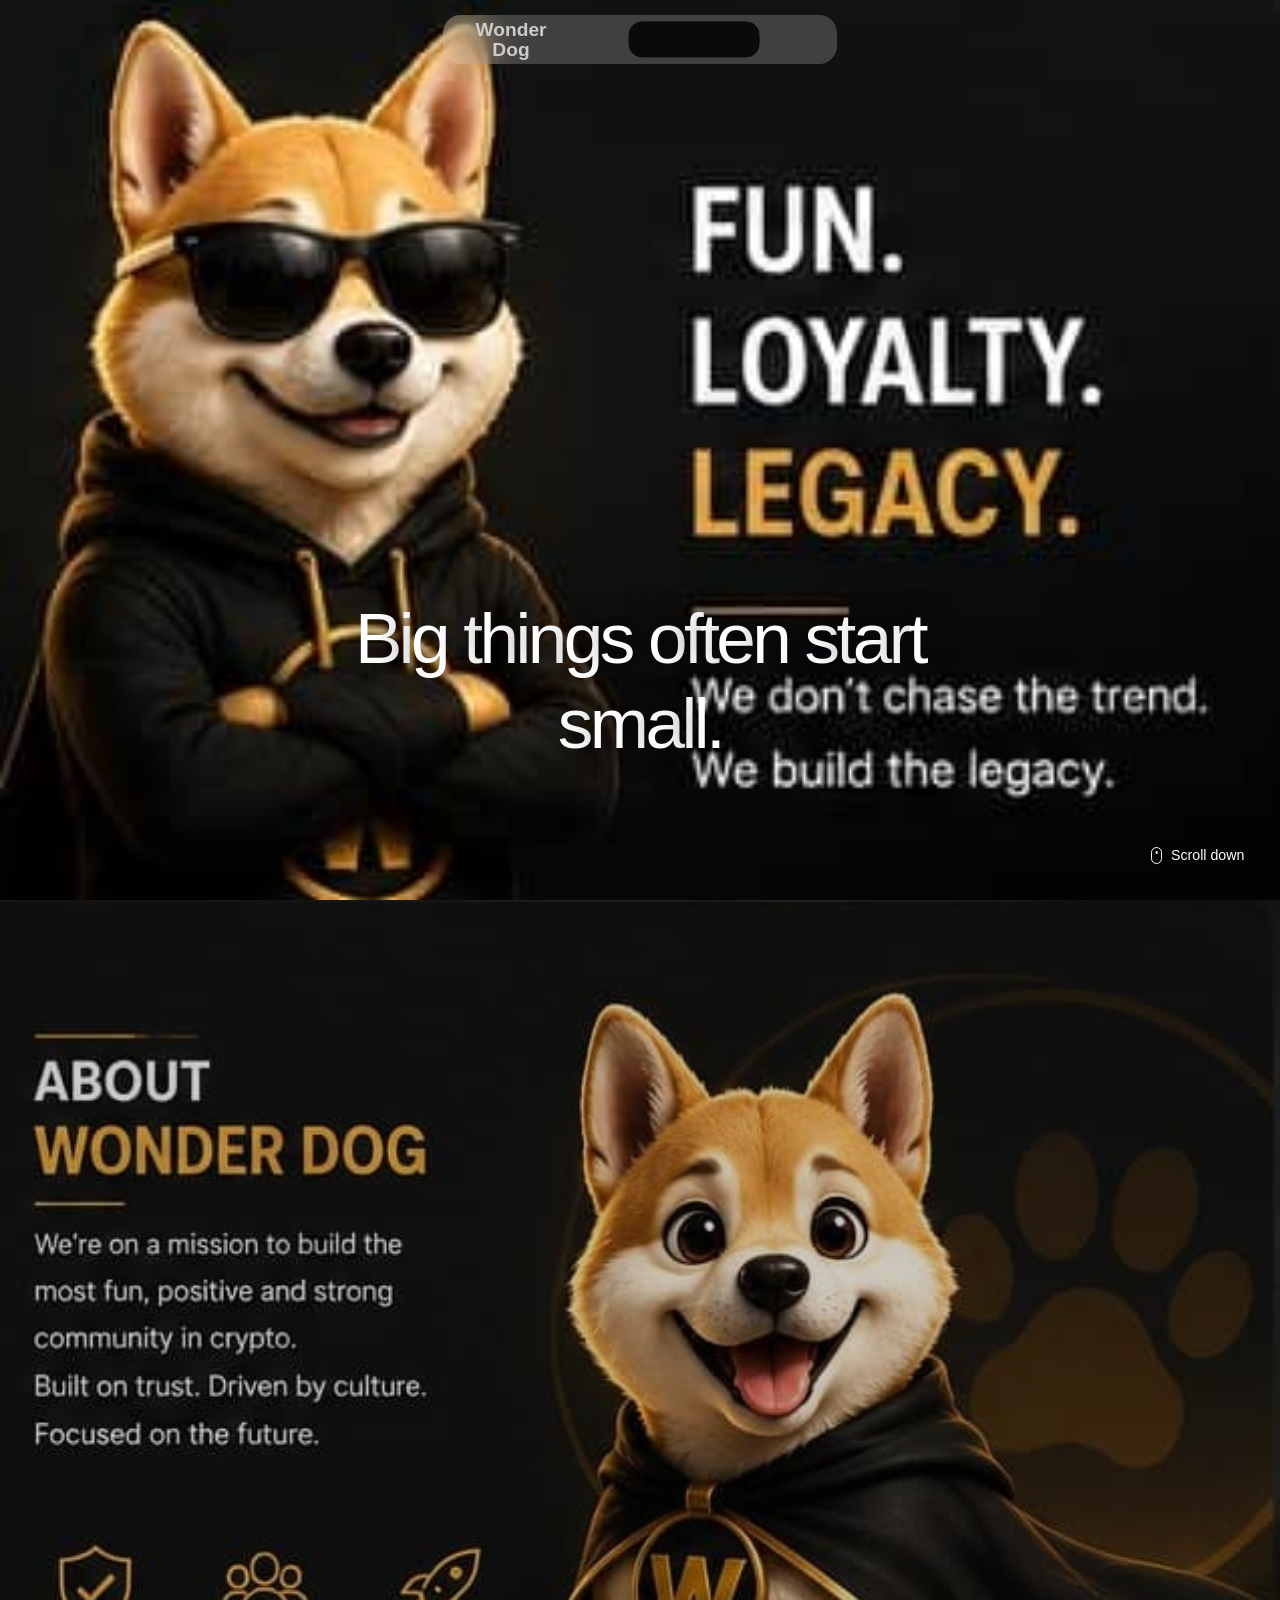
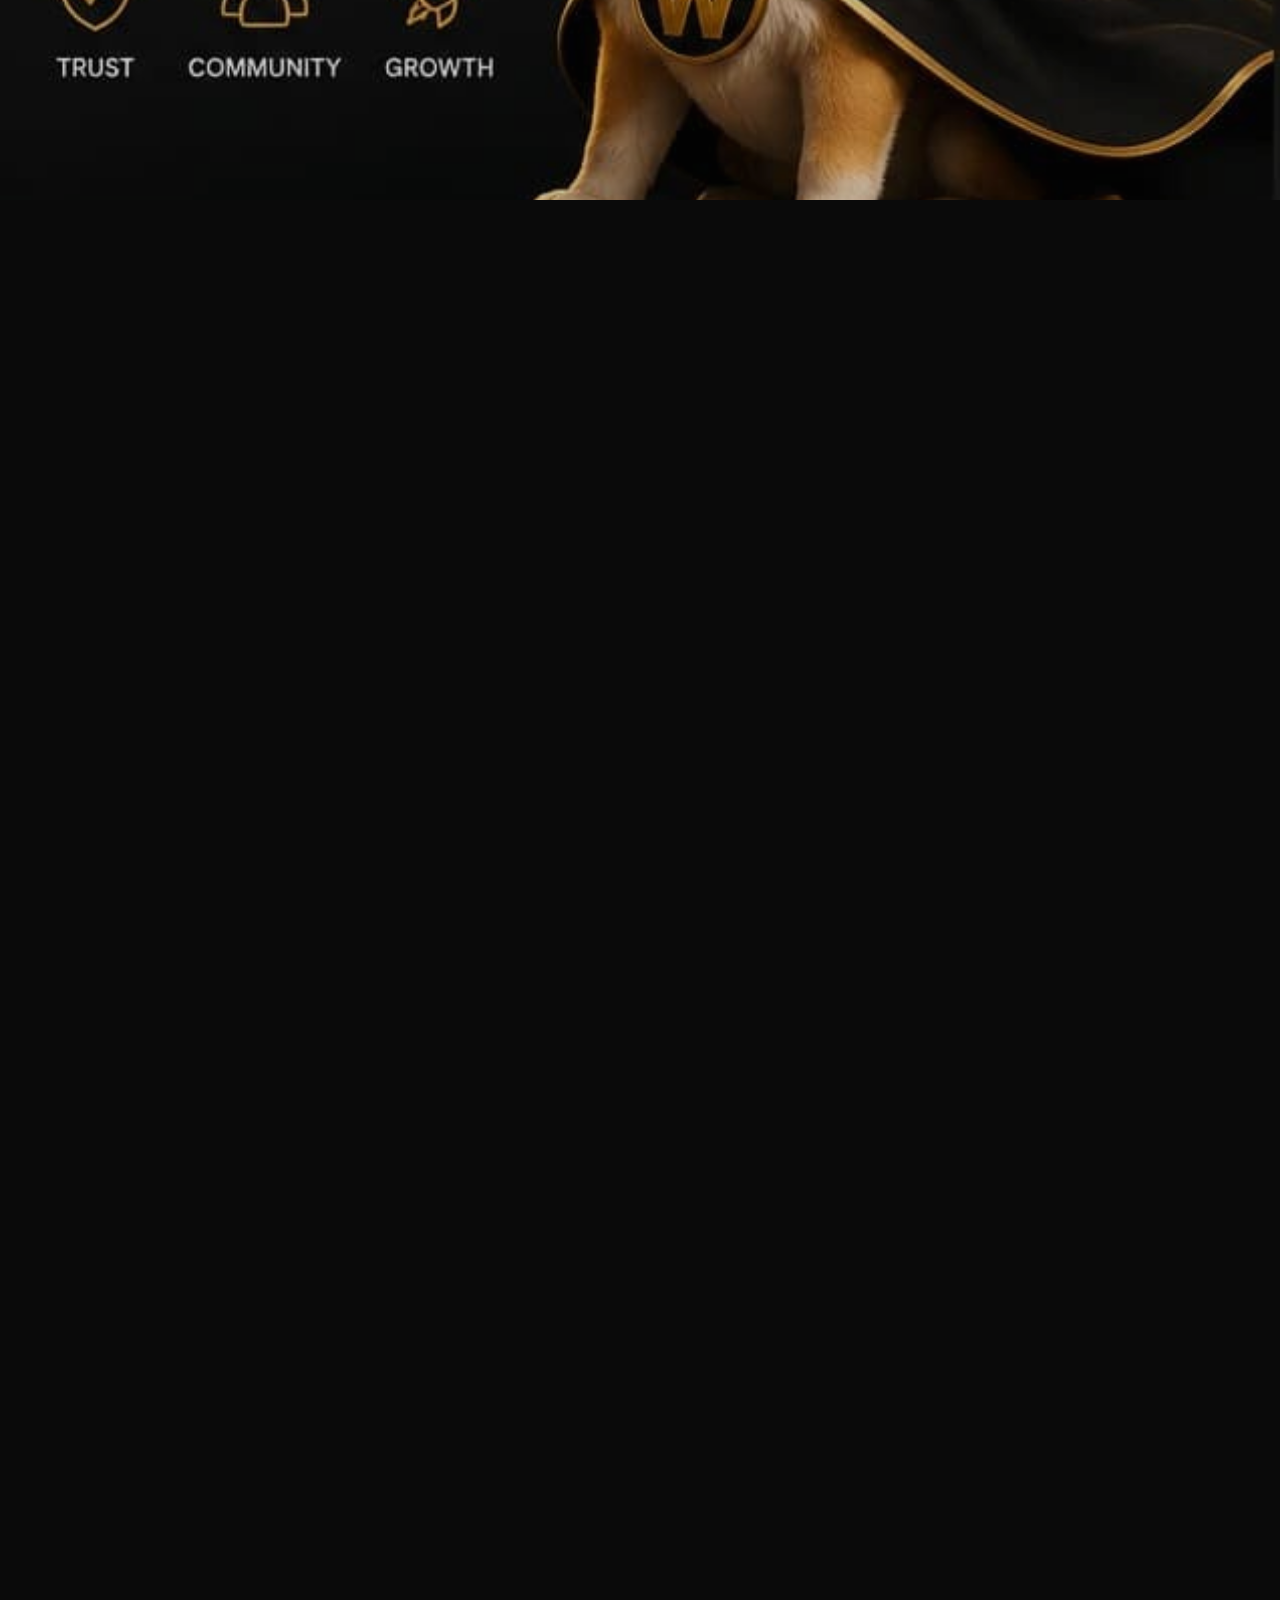
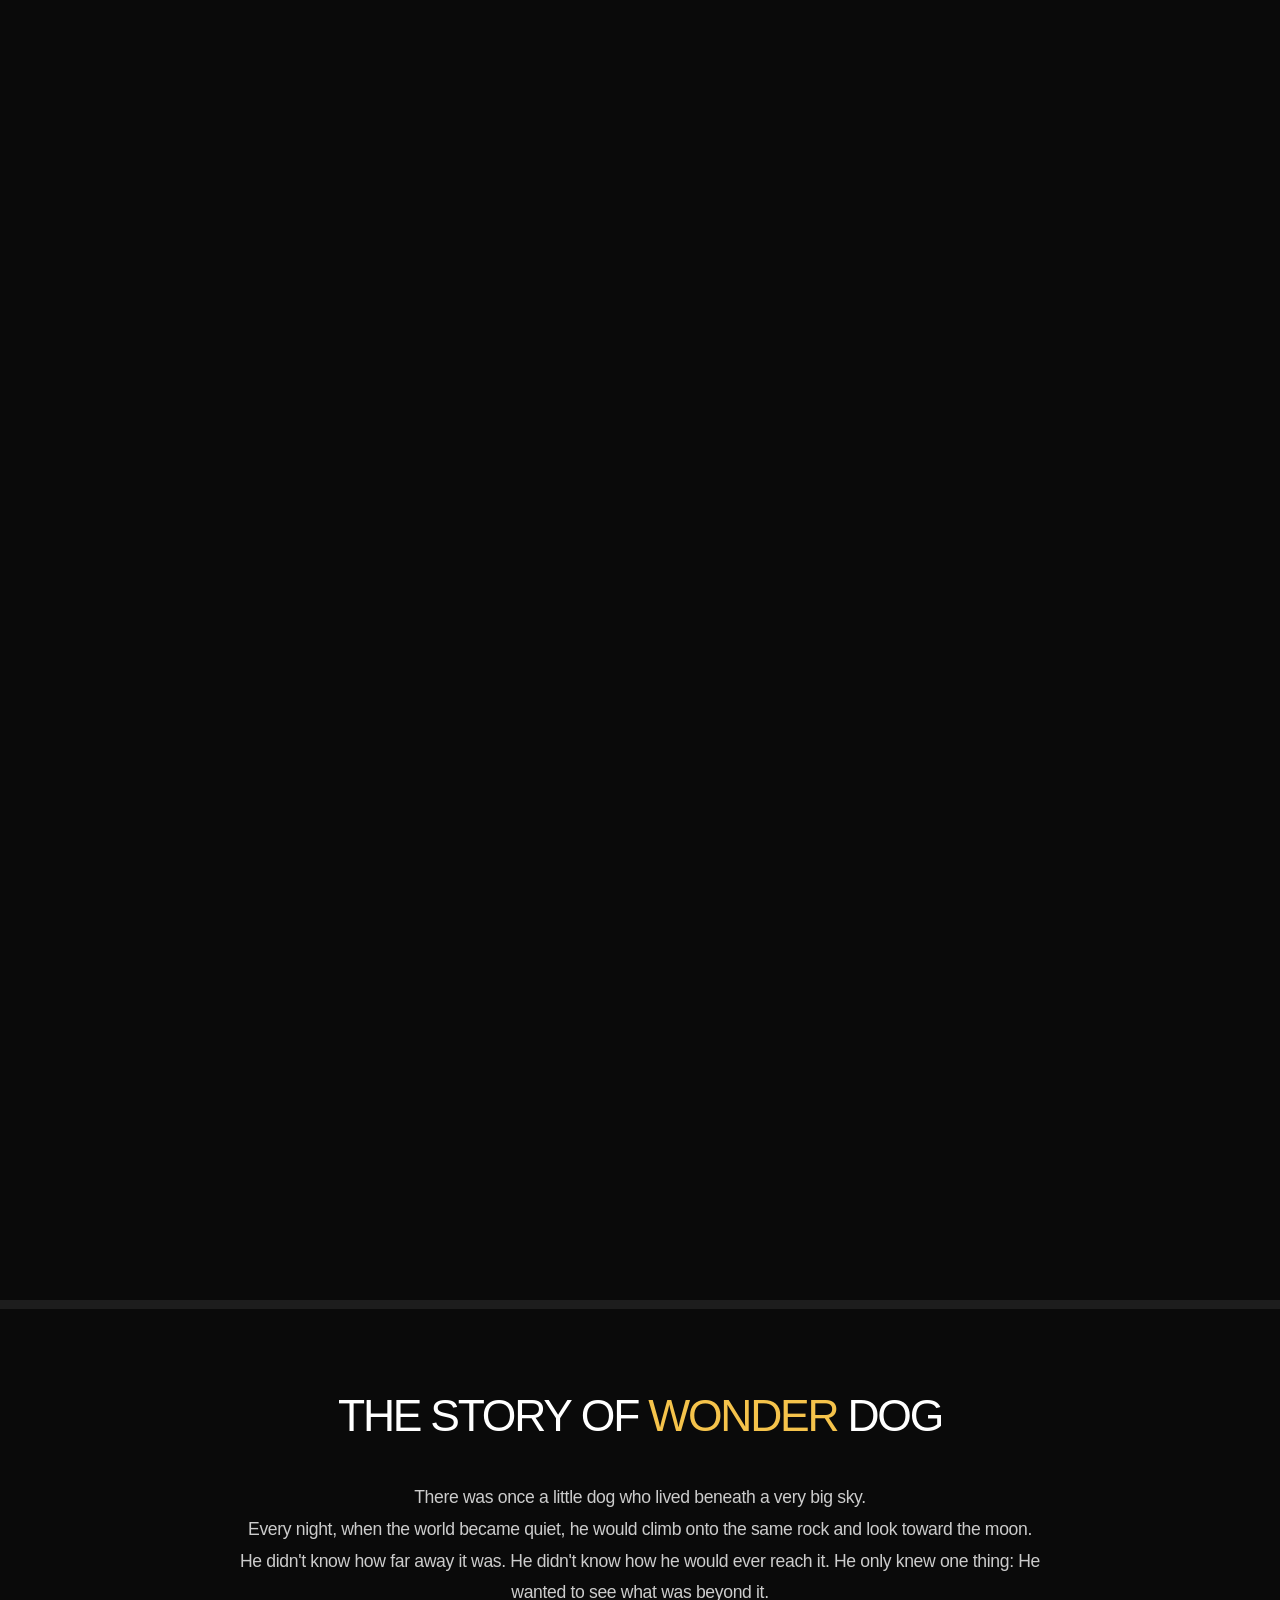
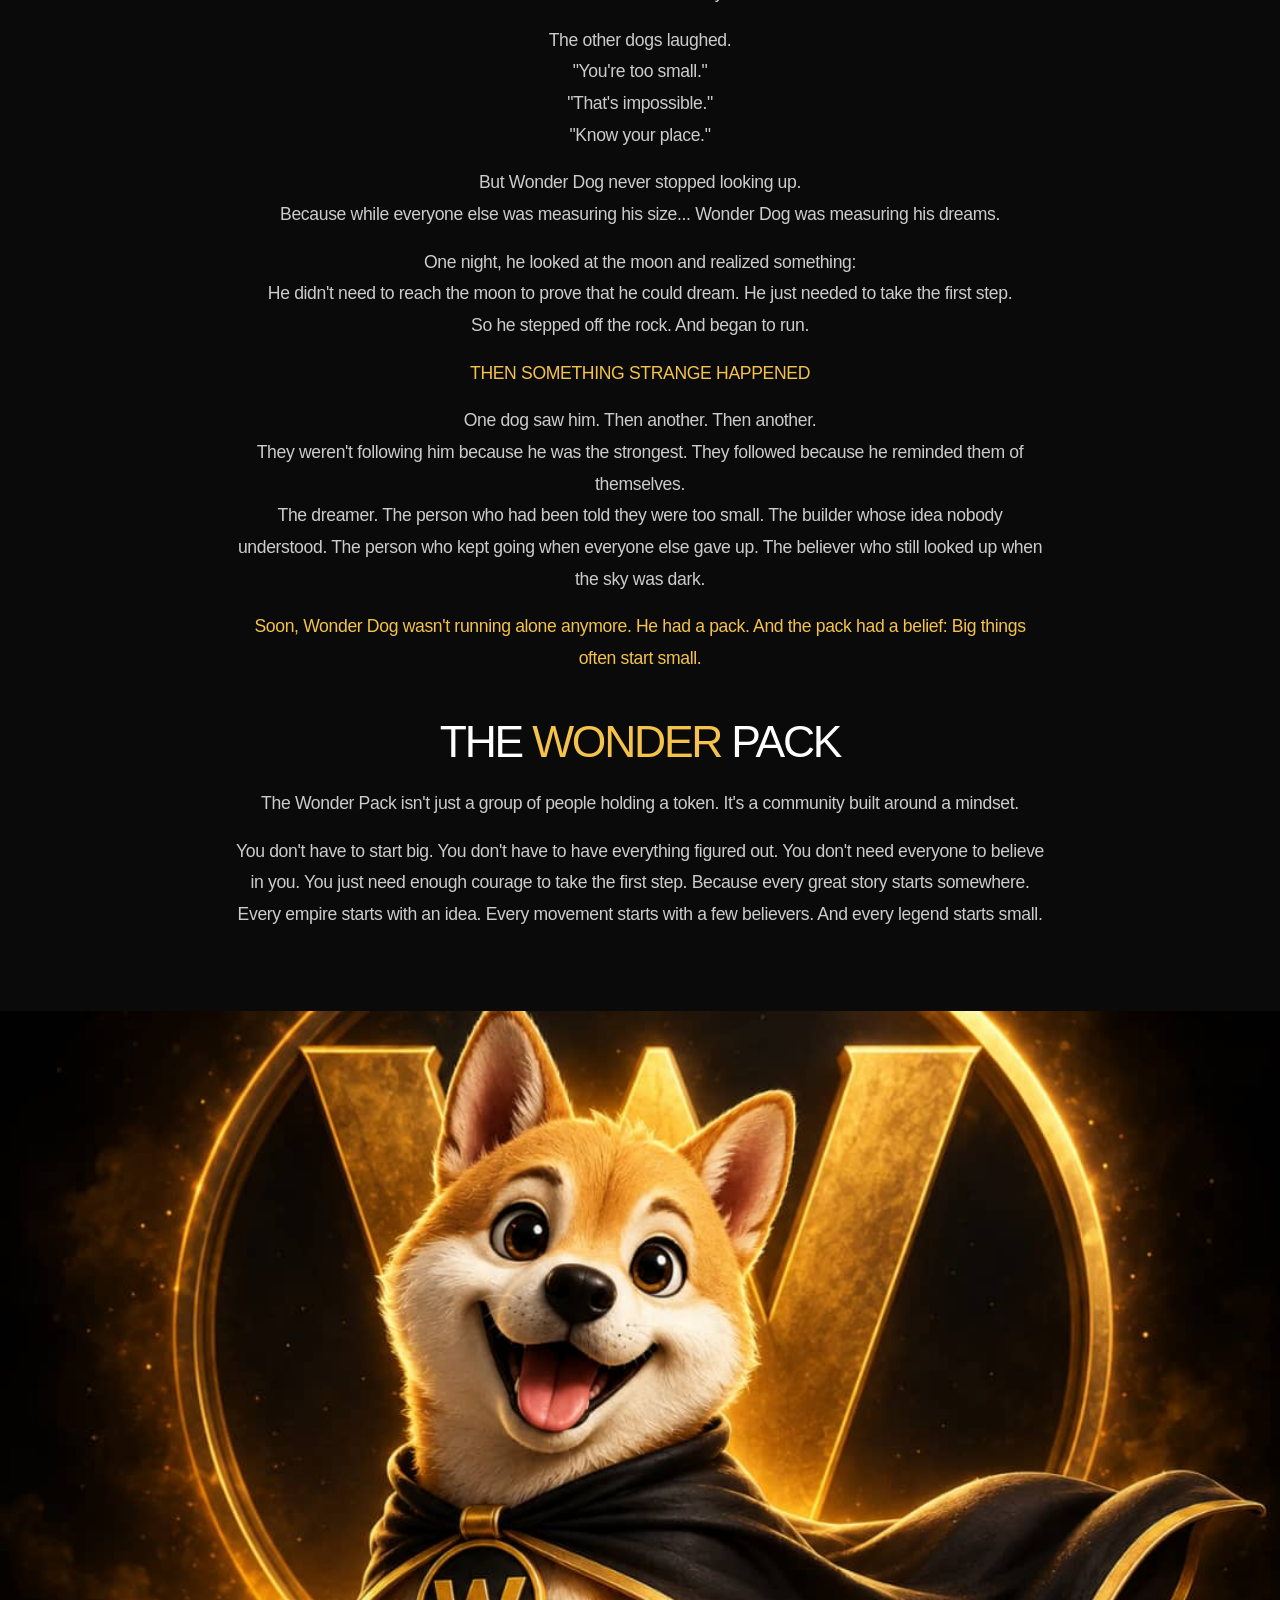
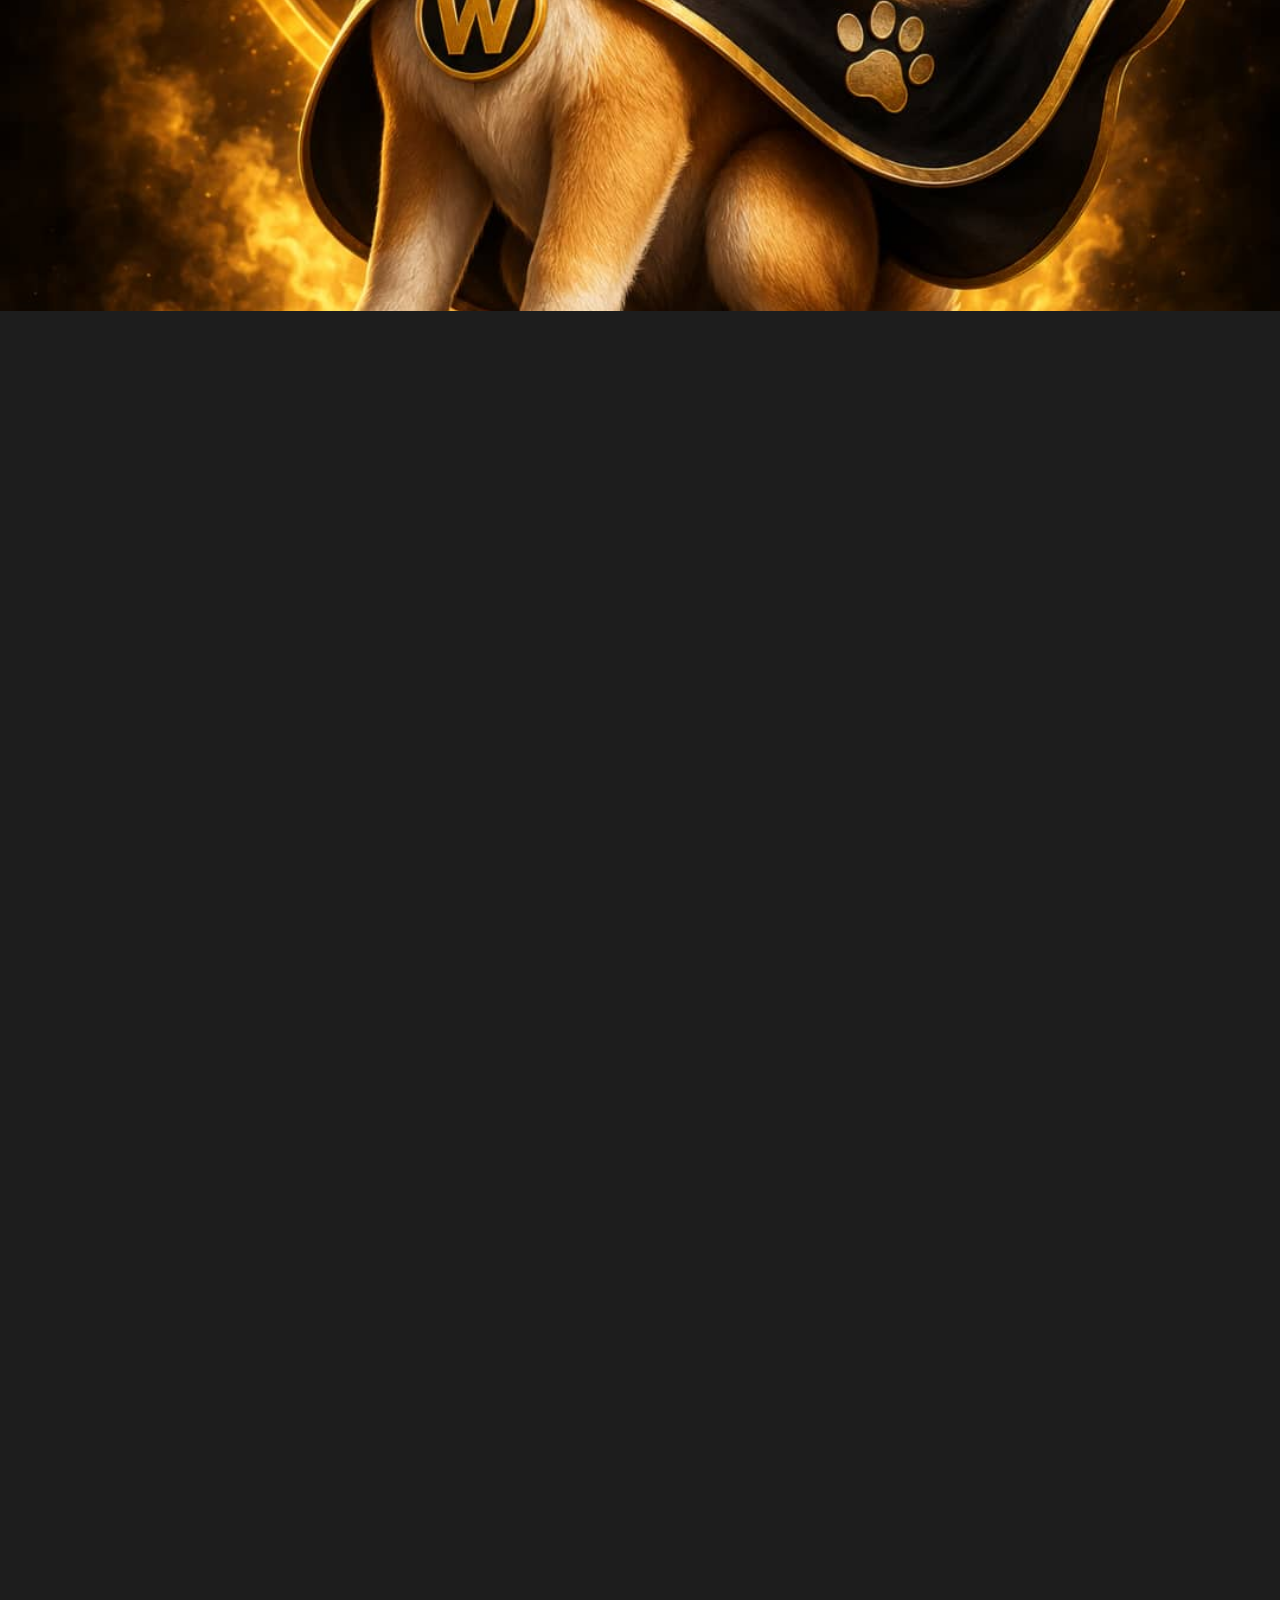
==== index.html @ cd888061 "Update index.html" ====
<!DOCTYPE html>
<!-- saved from url=(0027)https://toptier.relats.com/ -->
<html id="html" lang="en" class="desktop windows chrome lenis lenis-smooth" style="--vh: 6.95px; --vhr: 6.952000122070313px; --vho: 8.16px; --vhd: 0.0020001220703127487px;"><head><meta http-equiv="Content-Type" content="text/html; charset=UTF-8">
    <script async="" src="clarity.js.download"></script><script async="" src="rttl4emcsp"></script><script type="text/javascript">
    (function(c,l,a,r,i,t,y){
        c[a]=c[a]||function(){(c[a].q=c[a].q||[]).push(arguments)};
        t=l.createElement(r);t.async=1;t.src="https://www.clarity.ms/tag/"+i;
        y=l.getElementsByTagName(r)[0];y.parentNode.insertBefore(t,y);
    })(window, document, "clarity", "script", "rttl4emcsp");
    </script>

    
    <meta http-equiv="X-UA-Compatible" content="IE=edge">
    <meta name="viewport" content="width=device-width, initial-scale=1, maximum-scale=5, minimal-ui, viewport-fit=cover">
    <meta name="google" content="notranslate">
    <base href=".">

    <title>Wonder Dog | $WONDER — Big things often start small</title>

    <link rel="apple-touch-icon" sizes="180x180" href="https://toptier.relats.com/wp-content/themes/relats/img/favicon/apple-touch-icon.png">
    <link rel="icon" type="image/png" sizes="32x32" href="https://toptier.relats.com/wp-content/themes/relats/img/favicon/favicon-32x32.png">
    <link rel="icon" type="image/png" sizes="16x16" href="https://toptier.relats.com/wp-content/themes/relats/img/favicon/favicon-16x16.png">
    <link rel="manifest" href="https://toptier.relats.com/wp-content/themes/relats/img/favicon/site.webmanifest">
    <link rel="mask-icon" href="https://toptier.relats.com/wp-content/themes/relats/img/favicon/safari-pinned-tab.svg" color="#222222">
    <meta name="msapplication-TileColor" content="#ff0000">
    <meta name="theme-color" content="#ffffff">
    <script>history.scrollRestoration = "manual"</script>

    <link href="https://toptier.relats.com/wp-content/themes/relats/img/favicon/favicon.ico" rel="shortcut icon">
    <link href="style.css" rel="stylesheet">

    <link rel="preload" href="vendor.min.js.download" as="script">
    <link rel="preload" href="app.min.js.download" as="script">

    
<!-- Optimización para motores de búsqueda de Rank Math -  https://rankmath.com/ -->
<meta name="description" content="Wonder Dog — an Ethereum-native meme community built around the belief that big things often start small.">
<meta name="robots" content="follow, index, max-snippet:-1, max-video-preview:-1, max-image-preview:large">
<link rel="canonical" href="https://toptier.relats.com/">
<meta property="og:locale" content="es_ES">
<meta property="og:type" content="website">
<meta property="og:title" content="Wonder Dog | $WONDER">
<meta property="og:description" content="Wonder Dog — an Ethereum-native meme community built around the belief that big things often start small.">
<meta property="og:url" content="https://toptier.relats.com/">
<meta property="og:site_name" content="Wonder Dog">
<meta property="og:updated_time" content="2026-07-02T17:43:30+02:00">
<meta property="og:image" content="https://images.pexels.com/photos/1108099/pexels-photo-1108099.jpeg?auto=compress&cs=tinysrgb&w=1200">
<meta property="og:image:secure_url" content="https://images.pexels.com/photos/1108099/pexels-photo-1108099.jpeg?auto=compress&cs=tinysrgb&w=1200">
<meta property="og:image:width" content="1200">
<meta property="og:image:height" content="630">
<meta property="og:image:alt" content="Wonder Dog">
<meta property="og:image:type" content="image/jpeg">
<meta property="article:published_time" content="2025-05-13T23:00:48+02:00">
<meta property="article:modified_time" content="2026-07-02T17:43:30+02:00">
<meta name="twitter:card" content="summary_large_image">
<meta name="twitter:title" content="Wonder Dog | $WONDER">
<meta name="twitter:description" content="Wonder Dog — an Ethereum-native meme community built around the belief that big things often start small.">
<meta name="twitter:image" content="https://images.pexels.com/photos/1108099/pexels-photo-1108099.jpeg?auto=compress&cs=tinysrgb&w=1200">
<meta name="twitter:label1" content="Escrito por">
<meta name="twitter:data1" content="relatslanding">
<meta name="twitter:label2" content="Tiempo de lectura">
<meta name="twitter:data2" content="Menos de un minuto">
<script type="application/ld+json" class="rank-math-schema">{"@context":"https://schema.org","@graph":[{"@type":["Person","Organization"],"@id":"https://toptier.relats.com/#person","name":"Wonder Dog"},{"@type":"WebSite","@id":"https://toptier.relats.com/#website","url":"https://toptier.relats.com","name":"Wonder Dog","alternateName":"$WONDER","publisher":{"@id":"https://toptier.relats.com/#person"},"inLanguage":"es","potentialAction":{"@type":"SearchAction","target":"https://toptier.relats.com/?s={search_term_string}","query-input":"required name=search_term_string"}},{"@type":"ImageObject","@id":"https://toptier.relats.com/wp-content/uploads/2025/09/top-tier-opengraph.jpeg","url":"https://toptier.relats.com/wp-content/uploads/2025/09/top-tier-opengraph.jpeg","width":"1200","height":"630","inLanguage":"es"},{"@type":"WebPage","@id":"https://toptier.relats.com/#webpage","url":"https://toptier.relats.com/","name":"Wonder Dog | $WONDER","datePublished":"2025-05-13T23:00:48+02:00","dateModified":"2026-07-02T17:43:30+02:00","about":{"@id":"https://toptier.relats.com/#person"},"isPartOf":{"@id":"https://toptier.relats.com/#website"},"primaryImageOfPage":{"@id":"https://toptier.relats.com/wp-content/uploads/2025/09/top-tier-opengraph.jpeg"},"inLanguage":"es"},{"@type":"Person","@id":"https://toptier.relats.com/author/relatslanding/","name":"relatslanding","url":"https://toptier.relats.com/author/relatslanding/","image":{"@type":"ImageObject","@id":"https://secure.gravatar.com/avatar/08cbd14e4260bfc8556c45796b9ee4a003949d22cbe750c84b3ff9eeb906e39b?s=96&amp;d=mm&amp;r=g","url":"https://secure.gravatar.com/avatar/08cbd14e4260bfc8556c45796b9ee4a003949d22cbe750c84b3ff9eeb906e39b?s=96&amp;d=mm&amp;r=g","caption":"relatslanding","inLanguage":"es"},"sameAs":["https://local.relatslanding.com"]},{"@type":"Article","headline":"Wonder Dog | $WONDER","datePublished":"2025-05-13T23:00:48+02:00","dateModified":"2026-07-02T17:43:30+02:00","author":{"@id":"https://toptier.relats.com/author/relatslanding/","name":"relatslanding"},"publisher":{"@id":"https://toptier.relats.com/#person"},"description":"Wonder Dog \u2014 an Ethereum-native meme community built around the belief that big things often start small.","name":"Wonder Dog | $WONDER","@id":"https://toptier.relats.com/#richSnippet","isPartOf":{"@id":"https://toptier.relats.com/#webpage"},"image":{"@id":"https://toptier.relats.com/wp-content/uploads/2025/09/top-tier-opengraph.jpeg"},"inLanguage":"es","mainEntityOfPage":{"@id":"https://toptier.relats.com/#webpage"}}]}</script>
<!-- /Plugin Rank Math WordPress SEO -->

<link rel="dns-prefetch" href="https://www.googletagmanager.com/">
<link rel="alternate" title="oEmbed (JSON)" type="application/json+oembed" href="https://toptier.relats.com/wp-json/oembed/1.0/embed?url=https%3A%2F%2Ftoptier.relats.com%2F">
<link rel="alternate" title="oEmbed (XML)" type="text/xml+oembed" href="https://toptier.relats.com/wp-json/oembed/1.0/embed?url=https%3A%2F%2Ftoptier.relats.com%2F&amp;format=xml">
<style id="wp-img-auto-sizes-contain-inline-css">
img:is([sizes=auto i],[sizes^="auto," i]){contain-intrinsic-size:3000px 1500px}
/*# sourceURL=wp-img-auto-sizes-contain-inline-css */
</style>

<style id="global-styles-inline-css">
:root{--wp--preset--aspect-ratio--square: 1;--wp--preset--aspect-ratio--4-3: 4/3;--wp--preset--aspect-ratio--3-4: 3/4;--wp--preset--aspect-ratio--3-2: 3/2;--wp--preset--aspect-ratio--2-3: 2/3;--wp--preset--aspect-ratio--16-9: 16/9;--wp--preset--aspect-ratio--9-16: 9/16;--wp--preset--color--black: #000000;--wp--preset--color--cyan-bluish-gray: #abb8c3;--wp--preset--color--white: #ffffff;--wp--preset--color--pale-pink: #f78da7;--wp--preset--color--vivid-red: #cf2e2e;--wp--preset--color--luminous-vivid-orange: #ff6900;--wp--preset--color--luminous-vivid-amber: #fcb900;--wp--preset--color--light-green-cyan: #7bdcb5;--wp--preset--color--vivid-green-cyan: #00d084;--wp--preset--color--pale-cyan-blue: #8ed1fc;--wp--preset--color--vivid-cyan-blue: #0693e3;--wp--preset--color--vivid-purple: #9b51e0;--wp--preset--gradient--vivid-cyan-blue-to-vivid-purple: linear-gradient(135deg,rgb(6,147,227) 0%,rgb(155,81,224) 100%);--wp--preset--gradient--light-green-cyan-to-vivid-green-cyan: linear-gradient(135deg,rgb(122,220,180) 0%,rgb(0,208,130) 100%);--wp--preset--gradient--luminous-vivid-amber-to-luminous-vivid-orange: linear-gradient(135deg,rgb(252,185,0) 0%,rgb(255,105,0) 100%);--wp--preset--gradient--luminous-vivid-orange-to-vivid-red: linear-gradient(135deg,rgb(255,105,0) 0%,rgb(207,46,46) 100%);--wp--preset--gradient--very-light-gray-to-cyan-bluish-gray: linear-gradient(135deg,rgb(238,238,238) 0%,rgb(169,184,195) 100%);--wp--preset--gradient--cool-to-warm-spectrum: linear-gradient(135deg,rgb(74,234,220) 0%,rgb(151,120,209) 20%,rgb(207,42,186) 40%,rgb(238,44,130) 60%,rgb(251,105,98) 80%,rgb(254,248,76) 100%);--wp--preset--gradient--blush-light-purple: linear-gradient(135deg,rgb(255,206,236) 0%,rgb(152,150,240) 100%);--wp--preset--gradient--blush-bordeaux: linear-gradient(135deg,rgb(254,205,165) 0%,rgb(254,45,45) 50%,rgb(107,0,62) 100%);--wp--preset--gradient--luminous-dusk: linear-gradient(135deg,rgb(255,203,112) 0%,rgb(199,81,192) 50%,rgb(65,88,208) 100%);--wp--preset--gradient--pale-ocean: linear-gradient(135deg,rgb(255,245,203) 0%,rgb(182,227,212) 50%,rgb(51,167,181) 100%);--wp--preset--gradient--electric-grass: linear-gradient(135deg,rgb(202,248,128) 0%,rgb(113,206,126) 100%);--wp--preset--gradient--midnight: linear-gradient(135deg,rgb(2,3,129) 0%,rgb(40,116,252) 100%);--wp--preset--font-size--small: 13px;--wp--preset--font-size--medium: 20px;--wp--preset--font-size--large: 36px;--wp--preset--font-size--x-large: 42px;--wp--preset--spacing--20: 0.44rem;--wp--preset--spacing--30: 0.67rem;--wp--preset--spacing--40: 1rem;--wp--preset--spacing--50: 1.5rem;--wp--preset--spacing--60: 2.25rem;--wp--preset--spacing--70: 3.38rem;--wp--preset--spacing--80: 5.06rem;--wp--preset--shadow--natural: 6px 6px 9px rgba(0, 0, 0, 0.2);--wp--preset--shadow--deep: 12px 12px 50px rgba(0, 0, 0, 0.4);--wp--preset--shadow--sharp: 6px 6px 0px rgba(0, 0, 0, 0.2);--wp--preset--shadow--outlined: 6px 6px 0px -3px rgb(255, 255, 255), 6px 6px rgb(0, 0, 0);--wp--preset--shadow--crisp: 6px 6px 0px rgb(0, 0, 0);}:where(body) { margin: 0; }:where(.is-layout-flex){gap: 0.5em;}:where(.is-layout-grid){gap: 0.5em;}body .is-layout-flex{display: flex;}.is-layout-flex{flex-wrap: wrap;align-items: center;}.is-layout-flex > :is(*, div){margin: 0;}body .is-layout-grid{display: grid;}.is-layout-grid > :is(*, div){margin: 0;}body{padding-top: 0px;padding-right: 0px;padding-bottom: 0px;padding-left: 0px;}:root :where(.wp-element-button, .wp-block-button__link){background-color: #32373c;border-width: 0;color: #fff;font-family: inherit;font-size: inherit;font-style: inherit;font-weight: inherit;letter-spacing: inherit;line-height: inherit;padding-top: calc(0.667em + 2px);padding-right: calc(1.333em + 2px);padding-bottom: calc(0.667em + 2px);padding-left: calc(1.333em + 2px);text-decoration: none;text-transform: inherit;}.has-black-color{color: var(--wp--preset--color--black) !important;}.has-cyan-bluish-gray-color{color: var(--wp--preset--color--cyan-bluish-gray) !important;}.has-white-color{color: var(--wp--preset--color--white) !important;}.has-pale-pink-color{color: var(--wp--preset--color--pale-pink) !important;}.has-vivid-red-color{color: var(--wp--preset--color--vivid-red) !important;}.has-luminous-vivid-orange-color{color: var(--wp--preset--color--luminous-vivid-orange) !important;}.has-luminous-vivid-amber-color{color: var(--wp--preset--color--luminous-vivid-amber) !important;}.has-light-green-cyan-color{color: var(--wp--preset--color--light-green-cyan) !important;}.has-vivid-green-cyan-color{color: var(--wp--preset--color--vivid-green-cyan) !important;}.has-pale-cyan-blue-color{color: var(--wp--preset--color--pale-cyan-blue) !important;}.has-vivid-cyan-blue-color{color: var(--wp--preset--color--vivid-cyan-blue) !important;}.has-vivid-purple-color{color: var(--wp--preset--color--vivid-purple) !important;}.has-black-background-color{background-color: var(--wp--preset--color--black) !important;}.has-cyan-bluish-gray-background-color{background-color: var(--wp--preset--color--cyan-bluish-gray) !important;}.has-white-background-color{background-color: var(--wp--preset--color--white) !important;}.has-pale-pink-background-color{background-color: var(--wp--preset--color--pale-pink) !important;}.has-vivid-red-background-color{background-color: var(--wp--preset--color--vivid-red) !important;}.has-luminous-vivid-orange-background-color{background-color: var(--wp--preset--color--luminous-vivid-orange) !important;}.has-luminous-vivid-amber-background-color{background-color: var(--wp--preset--color--luminous-vivid-amber) !important;}.has-light-green-cyan-background-color{background-color: var(--wp--preset--color--light-green-cyan) !important;}.has-vivid-green-cyan-background-color{background-color: var(--wp--preset--color--vivid-green-cyan) !important;}.has-pale-cyan-blue-background-color{background-color: var(--wp--preset--color--pale-cyan-blue) !important;}.has-vivid-cyan-blue-background-color{background-color: var(--wp--preset--color--vivid-cyan-blue) !important;}.has-vivid-purple-background-color{background-color: var(--wp--preset--color--vivid-purple) !important;}.has-black-border-color{border-color: var(--wp--preset--color--black) !important;}.has-cyan-bluish-gray-border-color{border-color: var(--wp--preset--color--cyan-bluish-gray) !important;}.has-white-border-color{border-color: var(--wp--preset--color--white) !important;}.has-pale-pink-border-color{border-color: var(--wp--preset--color--pale-pink) !important;}.has-vivid-red-border-color{border-color: var(--wp--preset--color--vivid-red) !important;}.has-luminous-vivid-orange-border-color{border-color: var(--wp--preset--color--luminous-vivid-orange) !important;}.has-luminous-vivid-amber-border-color{border-color: var(--wp--preset--color--luminous-vivid-amber) !important;}.has-light-green-cyan-border-color{border-color: var(--wp--preset--color--light-green-cyan) !important;}.has-vivid-green-cyan-border-color{border-color: var(--wp--preset--color--vivid-green-cyan) !important;}.has-pale-cyan-blue-border-color{border-color: var(--wp--preset--color--pale-cyan-blue) !important;}.has-vivid-cyan-blue-border-color{border-color: var(--wp--preset--color--vivid-cyan-blue) !important;}.has-vivid-purple-border-color{border-color: var(--wp--preset--color--vivid-purple) !important;}.has-vivid-cyan-blue-to-vivid-purple-gradient-background{background: var(--wp--preset--gradient--vivid-cyan-blue-to-vivid-purple) !important;}.has-light-green-cyan-to-vivid-green-cyan-gradient-background{background: var(--wp--preset--gradient--light-green-cyan-to-vivid-green-cyan) !important;}.has-luminous-vivid-amber-to-luminous-vivid-orange-gradient-background{background: var(--wp--preset--gradient--luminous-vivid-amber-to-luminous-vivid-orange) !important;}.has-luminous-vivid-orange-to-vivid-red-gradient-background{background: var(--wp--preset--gradient--luminous-vivid-orange-to-vivid-red) !important;}.has-very-light-gray-to-cyan-bluish-gray-gradient-background{background: var(--wp--preset--gradient--very-light-gray-to-cyan-bluish-gray) !important;}.has-cool-to-warm-spectrum-gradient-background{background: var(--wp--preset--gradient--cool-to-warm-spectrum) !important;}.has-blush-light-purple-gradient-background{background: var(--wp--preset--gradient--blush-light-purple) !important;}.has-blush-bordeaux-gradient-background{background: var(--wp--preset--gradient--blush-bordeaux) !important;}.has-luminous-dusk-gradient-background{background: var(--wp--preset--gradient--luminous-dusk) !important;}.has-pale-ocean-gradient-background{background: var(--wp--preset--gradient--pale-ocean) !important;}.has-electric-grass-gradient-background{background: var(--wp--preset--gradient--electric-grass) !important;}.has-midnight-gradient-background{background: var(--wp--preset--gradient--midnight) !important;}.has-small-font-size{font-size: var(--wp--preset--font-size--small) !important;}.has-medium-font-size{font-size: var(--wp--preset--font-size--medium) !important;}.has-large-font-size{font-size: var(--wp--preset--font-size--large) !important;}.has-x-large-font-size{font-size: var(--wp--preset--font-size--x-large) !important;}
/*# sourceURL=global-styles-inline-css */
</style>

<link rel="stylesheet" id="contact-form-7-css" href="styles.css" media="all">
<script id="jquery-core-js" src="jquery.min.js.download"></script>
<script id="jquery-migrate-js" src="jquery-migrate.min.js.download"></script>
<script id="iside-cf7-pardot-js" src="functions.js.download"></script>

<!-- Fragmento de código de la etiqueta de Google (gtag.js) añadida por Site Kit -->
<!-- Fragmento de código de Google Analytics añadido por Site Kit -->
<script id="google_gtagjs-js" src="js" async=""></script>
<script id="google_gtagjs-js-after">
window.dataLayer = window.dataLayer || [];function gtag(){dataLayer.push(arguments);}
gtag("set","linker",{"domains":["toptier.relats.com"]});
gtag("js", new Date());
gtag("set", "developer_id.dZTNiMT", true);
gtag("config", "GT-WR97CW4C");
 window._googlesitekit = window._googlesitekit || {}; window._googlesitekit.throttledEvents = []; window._googlesitekit.gtagEvent = (name, data) => { var key = JSON.stringify( { name, data } ); if ( !! window._googlesitekit.throttledEvents[ key ] ) { return; } window._googlesitekit.throttledEvents[ key ] = true; setTimeout( () => { delete window._googlesitekit.throttledEvents[ key ]; }, 5 ); gtag( "event", name, { ...data, event_source: "site-kit" } ); }; 
//# sourceURL=google_gtagjs-js-after
</script>
<link rel="https://api.w.org/" href="https://toptier.relats.com/wp-json/"><link rel="alternate" title="JSON" type="application/json" href="https://toptier.relats.com/wp-json/wp/v2/pages/311"><link rel="EditURI" type="application/rsd+xml" title="RSD" href="https://toptier.relats.com/xmlrpc.php?rsd">
<meta name="generator" content="WordPress 7.0.4">
<link rel="shortlink" href="https://toptier.relats.com/">
<meta name="generator" content="Site Kit by Google 1.185.0">

    <style>
    /* Keep the hero text overlay on top of the still image */
    .component--hero .container {
        position: relative;
        z-index: 10;
    }
    .component--hero .title {
        position: relative;
        z-index: 11;
        color: #fff;
        text-shadow: 0 0 30px rgba(0,0,0,0.8);
    }
    .component--hero .container {
        height: 100%;
        width: 100%;
        pointer-events: none;
    }
    .component--hero .container .title {
        pointer-events: auto;
    }
    </style>
</head>
<body class="home wp-singular page-template page-template-template-flexible page-template-template-flexible-php page page-id-311 wp-theme-relats" id="scrollup" style="">

    <div id="loader" class="loader" style="display: none;">
    <div class="inner" style="translate: none; rotate: none; scale: none; transform: translate(0px, -100%);">
        <div class="floating --center">
            <div class="gif">
                <img src="./f1.jpeg" alt="">
            </div>
            <div class="progress" style="translate: none; rotate: none; scale: none; transform: translate(0%, -50%) translate(-107.444px, 0px); opacity: 0.0001;">100%</div>
        </div>
    </div>
</div>

    <div id="app" data-taxi="">

<div id="flexible" class="flexible --n-a" data-taxi-view="default" data-taxi-nocache="" data-taxi-slug="inicio">

    <div class="inner">
        
            <header class="component component--header header" data-component="header" id="header">
    <div class="container">
        <div class="group">
            <a href="" class="logo" aria-label="Go to Home page" style="display:flex; align-items:center; mix-blend-mode:difference; color:#fff; font-weight:bold; font-size:1.2rem; text-decoration:none;">
                Wonder Dog
            </a>
            <div class="mask" style="translate: none; rotate: none; scale: none; width: 131px; transform: translate(185.55px, 6.4px); opacity: 1;"></div>
                    </div>
    </div>
</header>

                            
                                        
                    
                    <section class="component component--hero hero " data-component="hero">
        <div class="video --cover" style="translate: none; rotate: none; scale: none; transform: translate(0px, 0%); opacity: 1;">
        <video preload="auto" autoplay-onscroll="" loop="" playsinline="" muted="" poster="./f2.jpeg" class="--loaded --playing">
            <source data-src="https://toptier.relats.com/wp-content/themes/relats/videos/hero/hero.mp4" type="video/mp4" src="https://toptier.relats.com/wp-content/themes/relats/videos/hero/hero.mp4">
            Your browser does not support the video tag.
        </video>
    </div>
    
    <div class="container">
        <div class="title --xlarge --na" style="translate: none; rotate: none; scale: none; transform: translate(-50%, 0%) translate(0.006px, 0%);"><div style="position:relative;display:inline-block;" class="word word--1"><div style="position: relative; display: inline-block; opacity: 1; will-change: opacity;" class="char char--1">B</div><div style="position: relative; display: inline-block; opacity: 1; will-change: opacity;" class="char char--2">i</div><div style="position: relative; display: inline-block; opacity: 1; will-change: opacity;" class="char char--3">g</div></div> <div style="position:relative;display:inline-block;" class="word word--2"><div style="position: relative; display: inline-block; opacity: 1; will-change: opacity;" class="char char--4">t</div><div style="position: relative; display: inline-block; opacity: 1; will-change: opacity;" class="char char--5">h</div><div style="position: relative; display: inline-block; opacity: 1; will-change: opacity;" class="char char--6">i</div><div style="position: relative; display: inline-block; opacity: 1; will-change: opacity;" class="char char--7">n</div><div style="position: relative; display: inline-block; opacity: 1; will-change: opacity;" class="char char--8">g</div><div style="position: relative; display: inline-block; opacity: 1; will-change: opacity;" class="char char--9">s</div></div> <div style="position:relative;display:inline-block;" class="word word--3"><div style="position: relative; display: inline-block; opacity: 1; will-change: opacity;" class="char char--10">o</div><div style="position: relative; display: inline-block; opacity: 1; will-change: opacity;" class="char char--11">f</div><div style="position: relative; display: inline-block; opacity: 1; will-change: opacity;" class="char char--12">t</div><div style="position: relative; display: inline-block; opacity: 1; will-change: opacity;" class="char char--13">e</div><div style="position: relative; display: inline-block; opacity: 1; will-change: opacity;" class="char char--14">n</div></div> <div style="position:relative;display:inline-block;" class="word word--4"><div style="position: relative; display: inline-block; opacity: 1; will-change: opacity;" class="char char--15">s</div><div style="position: relative; display: inline-block; opacity: 1; will-change: opacity;" class="char char--16">t</div><div style="position: relative; display: inline-block; opacity: 1; will-change: opacity;" class="char char--17">a</div><div style="position: relative; display: inline-block; opacity: 1; will-change: opacity;" class="char char--18">r</div><div style="position: relative; display: inline-block; opacity: 1; will-change: opacity;" class="char char--19">t</div></div><br><div style="position:relative;display:inline-block;" class="word word--5"><div style="position: relative; display: inline-block; opacity: 1; will-change: opacity;" class="char char--20">s</div><div style="position: relative; display: inline-block; opacity: 1; will-change: opacity;" class="char char--21">m</div><div style="position: relative; display: inline-block; opacity: 1; will-change: opacity;" class="char char--22">a</div><div style="position: relative; display: inline-block; opacity: 1; will-change: opacity;" class="char char--23">l</div><div style="position: relative; display: inline-block; opacity: 1; will-change: opacity;" class="char char--24">l</div><div style="position: relative; display: inline-block; opacity: 1; will-change: opacity;" class="char char--25">.</div></div></div>
        
    </div>
    <div class="scrolldown">
        <div class="mouse"></div>
        <div class="text">Scroll down</div>
    </div>
</section>

                
                                        
                    
                    <section class="component component--intro intro --loaded" data-component="intro" autoplay-onscroll-parent="">
        <div class="sticky">
        <div class="rows" style="translate: none; rotate: none; scale: none; transform: translate(0px, 0%);">
            <div class="row --top">
                <div class="video --cover --midleft" style="clip-path: inset(0px);">
                    <video preload="auto" autoplay-onscroll="" loop="" playsinline="" muted="" poster="./f3.jpeg">
                        <source data-src="https://toptier.relats.com/wp-content/themes/relats/videos/intro/top-left.mp4" type="video/mp4" src="https://toptier.relats.com/wp-content/themes/relats/videos/intro/top-left.mp4">
                        Your browser does not support the video tag.
                    </video>
                </div>
                <div class="video --cover --midright" style="clip-path: inset(0px);">
                    <video preload="auto" autoplay-onscroll="" loop="" playsinline="" muted="" poster="./f4.jpeg">
                        <source data-src="https://toptier.relats.com/wp-content/themes/relats/videos/intro/top-right.mp4" type="video/mp4" src="https://toptier.relats.com/wp-content/themes/relats/videos/intro/top-right.mp4">
                        Your browser does not support the video tag.
                    </video>
                </div>
            </div>
            <div class="row --center">
                <div class="video --cover --left" style="clip-path: inset(0px);">
                    <video preload="auto" autoplay-onscroll="" loop="" playsinline="" muted="" poster="./f5.jpeg">
                        <source data-src="https://toptier.relats.com/wp-content/themes/relats/videos/intro/center-left.mp4" type="video/mp4" src="https://toptier.relats.com/wp-content/themes/relats/videos/intro/center-left.mp4">
                        Your browser does not support the video tag.
                    </video>
                </div>
                <div class="video --cover --center" style="clip-path: inset(0px);">
                    <video preload="auto" autoplay-onscroll="" loop="" playsinline="" muted="" poster="./f6.jpeg">
                        <source data-src="https://toptier.relats.com/wp-content/themes/relats/videos/intro/center.mp4" type="video/mp4" src="https://toptier.relats.com/wp-content/themes/relats/videos/intro/center.mp4">
                        Your browser does not support the video tag.
                    </video>
                </div>
                <div class="video --cover --right" style="clip-path: inset(0px);">
                    <video preload="auto" autoplay-onscroll="" loop="" playsinline="" muted="" poster="./f7.jpeg">
                        <source data-src="https://toptier.relats.com/wp-content/themes/relats/videos/intro/center-right.mp4" type="video/mp4" src="https://toptier.relats.com/wp-content/themes/relats/videos/intro/center-right.mp4">
                        Your browser does not support the video tag.
                    </video>
                </div>
            </div>
            <div class="row --bottom">
                <div class="video --cover --midleft" style="clip-path: inset(0px);">
                    <video preload="auto" autoplay-onscroll="" loop="" playsinline="" muted="" poster="./f8.jpeg">
                        <source data-src="https://toptier.relats.com/wp-content/themes/relats/videos/intro/bottom-left.mp4" type="video/mp4" src="https://toptier.relats.com/wp-content/themes/relats/videos/intro/bottom-left.mp4">
                        Your browser does not support the video tag.
                    </video>
                </div>
                <div class="video --cover --midright" style="clip-path: inset(0px);">
                    <video preload="auto" autoplay-onscroll="" loop="" playsinline="" muted="" poster="./f9.jpeg">
                        <source data-src="https://toptier.relats.com/wp-content/themes/relats/videos/intro/bottom-right.mp4" type="video/mp4" src="https://toptier.relats.com/wp-content/themes/relats/videos/intro/bottom-right.mp4">
                        Your browser does not support the video tag.
                    </video>
                </div>
            </div>
        </div>
        
        <div class="center" style="translate: none; rotate: none; scale: none; transform: translate(-50%, 0%) translate(-0.169px, 0%);">
            <div class="title --large --1 --na"><div style="position:relative;display:inline-block;" class="word word--1"><div style="position: relative; display: inline-block; opacity: 0.0001; will-change: opacity;" class="char char--1">T</div><div style="position: relative; display: inline-block; opacity: 0.0001; will-change: opacity;" class="char char--2">h</div><div style="position: relative; display: inline-block; opacity: 0.0001; will-change: opacity;" class="char char--3">e</div></div> <div style="position:relative;display:inline-block;" class="word word--2"><div style="position: relative; display: inline-block; opacity: 0.0001; will-change: opacity;" class="char char--4">S</div><div style="position: relative; display: inline-block; opacity: 0.0001; will-change: opacity;" class="char char--5">t</div><div style="position: relative; display: inline-block; opacity: 0.0001; will-change: opacity;" class="char char--6">o</div><div style="position: relative; display: inline-block; opacity: 0.0001; will-change: opacity;" class="char char--7">r</div><div style="position: relative; display: inline-block; opacity: 0.0001; will-change: opacity;" class="char char--8">y</div></div> <div style="position:relative;display:inline-block;" class="word word--3"><div style="position: relative; display: inline-block; opacity: 0.0001; will-change: opacity;" class="char char--9">o</div><div style="position: relative; display: inline-block; opacity: 0.0001; will-change: opacity;" class="char char--10">f</div></div> <div style="position:relative;display:inline-block;" class="word word--4"><div style="position: relative; display: inline-block; opacity: 0.0001; will-change: opacity;" class="char char--11">W</div><div style="position: relative; display: inline-block; opacity: 0.0001; will-change: opacity;" class="char char--12">o</div><div style="position: relative; display: inline-block; opacity: 0.0001; will-change: opacity;" class="char char--13">n</div><div style="position: relative; display: inline-block; opacity: 0.0001; will-change: opacity;" class="char char--14">d</div><div style="position: relative; display: inline-block; opacity: 0.0001; will-change: opacity;" class="char char--15">e</div><div style="position: relative; display: inline-block; opacity: 0.0001; will-change: opacity;" class="char char--16">r</div></div> <div style="position:relative;display:inline-block;" class="word word--5"><div style="position: relative; display: inline-block; opacity: 0.0001; will-change: opacity;" class="char char--17">D</div><div style="position: relative; display: inline-block; opacity: 0.0001; will-change: opacity;" class="char char--18">o</div><div style="position: relative; display: inline-block; opacity: 0.0001; will-change: opacity;" class="char char--19">g</div></div></div>
            <div class="title --large --2 --na"><div style="position:relative;display:inline-block;" class="word word--1"><div style="position: relative; display: inline-block; opacity: 0.0001; will-change: opacity;" class="char char--1">B</div><div style="position: relative; display: inline-block; opacity: 0.0001; will-change: opacity;" class="char char--2">i</div><div style="position: relative; display: inline-block; opacity: 0.0001; will-change: opacity;" class="char char--3">g</div></div> <div style="position:relative;display:inline-block;" class="word word--2"><div style="position: relative; display: inline-block; opacity: 0.0001; will-change: opacity;" class="char char--4">t</div><div style="position: relative; display: inline-block; opacity: 0.0001; will-change: opacity;" class="char char--5">h</div><div style="position: relative; display: inline-block; opacity: 0.0001; will-change: opacity;" class="char char--6">i</div><div style="position: relative; display: inline-block; opacity: 0.0001; will-change: opacity;" class="char char--7">n</div><div style="position: relative; display: inline-block; opacity: 0.0001; will-change: opacity;" class="char char--8">g</div><div style="position: relative; display: inline-block; opacity: 0.0001; will-change: opacity;" class="char char--9">s</div></div> <div style="position:relative;display:inline-block;" class="word word--3"><div style="position: relative; display: inline-block; opacity: 0.0001; will-change: opacity;" class="char char--10">o</div><div style="position: relative; display: inline-block; opacity: 0.0001; will-change: opacity;" class="char char--11">f</div><div style="position: relative; display: inline-block; opacity: 0.0001; will-change: opacity;" class="char char--12">t</div><div style="position: relative; display: inline-block; opacity: 0.0001; will-change: opacity;" class="char char--13">e</div><div style="position: relative; display: inline-block; opacity: 0.0001; will-change: opacity;" class="char char--14">n</div></div> <div style="position:relative;display:inline-block;" class="word word--4"><div style="position: relative; display: inline-block; opacity: 0.0001; will-change: opacity;" class="char char--15">s</div><div style="position: relative; display: inline-block; opacity: 0.0001; will-change: opacity;" class="char char--16">t</div><div style="position: relative; display: inline-block; opacity: 0.0001; will-change: opacity;" class="char char--17">a</div><div style="position: relative; display: inline-block; opacity: 0.0001; will-change: opacity;" class="char char--18">r</div><div style="position: relative; display: inline-block; opacity: 0.0001; will-change: opacity;" class="char char--19">t</div></div> <div style="position:relative;display:inline-block;" class="word word--5"><div style="position: relative; display: inline-block; opacity: 0.0001; will-change: opacity;" class="char char--20">s</div><div style="position: relative; display: inline-block; opacity: 0.0001; will-change: opacity;" class="char char--21">m</div><div style="position: relative; display: inline-block; opacity: 0.0001; will-change: opacity;" class="char char--22">a</div><div style="position: relative; display: inline-block; opacity: 0.0001; will-change: opacity;" class="char char--23">l</div><div style="position: relative; display: inline-block; opacity: 0.0001; will-change: opacity;" class="char char--24">l</div></div></div>
        </div>
    </div>
</section>

                
                                        
                    <!-- NEW SECTION: FULL STORY OF WONDER DOG -->
                    <section class="component component--story" data-component="story" style="padding: 80px 0; background-color: #0a0a0a; color: #e0e0e0;">
                        <div class="container" style="max-width: 850px; margin: 0 auto; padding: 0 20px;">
                            <div class="title --large --na" style="text-align:center; margin-bottom: 40px;">
                                <div style="position:relative;display:inline-block;">
                                    <div style="position: relative; display: inline-block; opacity: 1; color: #fff;" class="word word--1">THE</div>
                                    <div style="position: relative; display: inline-block; opacity: 1; color: #fff;" class="word word--2">STORY</div>
                                    <div style="position: relative; display: inline-block; opacity: 1; color: #fff;" class="word word--3">OF</div>
                                    <div style="position: relative; display: inline-block; opacity: 1; color: #f5c34b;" class="word word--4">WONDER</div>
                                    <div style="position: relative; display: inline-block; opacity: 1; color: #fff;" class="word word--5">DOG</div>
                                </div>
                            </div>
                            <div class="wysiwyg" style="font-size: 1.1rem; line-height: 1.8; text-align: center; margin-bottom: 40px; color: #ccc;">
                                <p>There was once a little dog who lived beneath a very big sky.<br>
                                Every night, when the world became quiet, he would climb onto the same rock and look toward the moon.<br>
                                He didn't know how far away it was. He didn't know how he would ever reach it. He only knew one thing: He wanted to see what was beyond it.</p>
                                <p>The other dogs laughed.<br>
                                "You're too small."<br>
                                "That's impossible."<br>
                                "Know your place."</p>
                                <p>But Wonder Dog never stopped looking up.<br>
                                Because while everyone else was measuring his size... Wonder Dog was measuring his dreams.</p>
                                <p>One night, he looked at the moon and realized something:<br>
                                He didn't need to reach the moon to prove that he could dream. He just needed to take the first step.<br>
                                So he stepped off the rock. And began to run.</p>
                                <p><strong style="color: #f5c34b;">THEN SOMETHING STRANGE HAPPENED</strong></p>
                                <p>One dog saw him. Then another. Then another.<br>
                                They weren't following him because he was the strongest. They followed because he reminded them of themselves.<br>
                                The dreamer. The person who had been told they were too small. The builder whose idea nobody understood. The person who kept going when everyone else gave up. The believer who still looked up when the sky was dark.</p>
                                <p><strong style="color: #f5c34b;">Soon, Wonder Dog wasn't running alone anymore. He had a pack. And the pack had a belief: Big things often start small.</strong></p>
                            </div>
                            <div class="title --large --na" style="text-align:center; margin-bottom: 20px;">
                                <div style="position:relative;display:inline-block;">
                                    <div style="position: relative; display: inline-block; opacity: 1; color: #fff;" class="word word--1">THE</div>
                                    <div style="position: relative; display: inline-block; opacity: 1; color: #f5c34b;" class="word word--2">WONDER</div>
                                    <div style="position: relative; display: inline-block; opacity: 1; color: #fff;" class="word word--3">PACK</div>
                                </div>
                            </div>
                            <div class="wysiwyg" style="font-size: 1.1rem; line-height: 1.8; text-align: center; color: #ccc;">
                                <p>The Wonder Pack isn't just a group of people holding a token. It's a community built around a mindset.</p>
                                <p>You don't have to start big. You don't have to have everything figured out. You don't need everyone to believe in you. You just need enough courage to take the first step. Because every great story starts somewhere. Every empire starts with an idea. Every movement starts with a few believers. And every legend starts small.</p>
                            </div>
                        </div>
                    </section>

                
                                        
                    
                    <section class="component component--industries " data-component="industries" autoplay-onscroll-parent="">
        <div class="desktop">
        <div class="markers">
            <div class="base"></div>
            <div class="item --1"></div>
            <div class="item --2"></div>
            <div class="item --3"></div>
            <div class="item --4"></div>
            <div class="item --5"></div>
        </div>
        <div class="sticky">
            <div class="sections">
                <div class="base">
                    <div class="video --cover">
                        <video preload="auto" playsinline="" muted="" poster="./f10.jpeg">
                            <source data-src="https://toptier.relats.com/wp-content/themes/relats/videos/industries/self-closing.mp4" type="video/mp4">
                            Your browser does not support the video tag.
                        </video>
                    </div>
                    <div class="center">
                        <div class="title --large --1 --na"><div style="position:relative;display:inline-block;" class="word word--1"><div style="position: relative; display: inline-block; opacity: 0.0001; will-change: opacity;" class="char char--1">T</div><div style="position: relative; display: inline-block; opacity: 0.0001; will-change: opacity;" class="char char--2">h</div><div style="position: relative; display: inline-block; opacity: 0.0001; will-change: opacity;" class="char char--3">e</div></div> <div style="position:relative;display:inline-block;" class="word word--2"><div style="position: relative; display: inline-block; opacity: 0.0001; will-change: opacity;" class="char char--4">W</div><div style="position: relative; display: inline-block; opacity: 0.0001; will-change: opacity;" class="char char--5">o</div><div style="position: relative; display: inline-block; opacity: 0.0001; will-change: opacity;" class="char char--6">n</div><div style="position: relative; display: inline-block; opacity: 0.0001; will-change: opacity;" class="char char--7">d</div><div style="position: relative; display: inline-block; opacity: 0.0001; will-change: opacity;" class="char char--8">e</div><div style="position: relative; display: inline-block; opacity: 0.0001; will-change: opacity;" class="char char--9">r</div></div> <div style="position:relative;display:inline-block;" class="word word--3"><div style="position: relative; display: inline-block; opacity: 0.0001; will-change: opacity;" class="char char--10">P</div><div style="position: relative; display: inline-block; opacity: 0.0001; will-change: opacity;" class="char char--11">a</div><div style="position: relative; display: inline-block; opacity: 0.0001; will-change: opacity;" class="char char--12">c</div><div style="position: relative; display: inline-block; opacity: 0.0001; will-change: opacity;" class="char char--13">k</div></div></div>
                    </div>
                </div>
                <div class="item">
                    <div class="video --cover">
                        <video preload="auto" autoplay-onscroll="" loop="" playsinline="" muted="" poster="./f11.jpeg">
                            <source data-src="https://toptier.relats.com/wp-content/themes/relats/videos/industries/construction.mp4" type="video/mp4">
                            Your browser does not support the video tag.
                        </video>
                    </div>
                    <div class="image --cover">
                        <img src="./f1.jpeg" alt="">
                    </div>
                </div>
                <div class="item">
                    <div class="video --cover">
                        <video preload="auto" autoplay-onscroll="" loop="" playsinline="" muted="" poster="./f2.jpeg">
                            <source data-src="https://toptier.relats.com/wp-content/themes/relats/videos/industries/hybrid.mp4" type="video/mp4">
                            Your browser does not support the video tag.
                        </video>
                    </div>
                    <div class="image --cover">
                        <img src="./f3.jpeg" alt="">
                    </div>
                </div>
                <div class="item">
                    <div class="video --cover">
                        <video preload="auto" autoplay-onscroll="" loop="" playsinline="" muted="" poster="./f4.jpeg">
                            <source data-src="https://toptier.relats.com/wp-content/themes/relats/videos/industries/buses.mp4" type="video/mp4">
                            Your browser does not support the video tag.
                        </video>
                    </div>
                    <div class="image --cover">
                        <img src="./f5.jpeg" alt="">
                    </div>
                </div>
                <div class="item">
                    <div class="video --cover">
                        <video preload="auto" autoplay-onscroll="" loop="" playsinline="" muted="" poster="./f6.jpeg">
                            <source data-src="https://toptier.relats.com/wp-content/themes/relats/videos/industries/railway.mp4" type="video/mp4">
                            Your browser does not support the video tag.
                        </video>
                    </div>
                    <div class="image --cover">
                        <img src="./f7.jpeg" alt="">
                    </div>
                </div>
                <div class="item">
                    <div class="video --cover">
                        <video preload="auto" autoplay-onscroll="" loop="" playsinline="" muted="" poster="./f8.jpeg">
                            <source data-src="https://toptier.relats.com/wp-content/themes/relats/videos/industries/agriculture.mp4" type="video/mp4">
                            Your browser does not support the video tag.
                        </video>
                    </div>
                    <div class="image --cover">
                        <img src="./f9.jpeg" alt="">
                    </div>
                </div>
            </div>
            <div class="container">
                <div class="tabs">
                    <div class="tab">
                        <div class="title --small --na">Dream</div>
                        <div class="video">
                            <video preload="auto" autoplay-onscroll="" loop="" playsinline="" muted="" poster="./f10.jpeg">
                                <source data-src="https://toptier.relats.com/wp-content/themes/relats/videos/industries/construction.mp4" type="video/mp4">
                                Your browser does not support the video tag.
                            </video>
                        </div>
                    </div>
                    <div class="tab">
                        <div class="title --small --na">Courage</div>
                        <div class="video">
                            <video preload="auto" autoplay-onscroll="" loop="" playsinline="" muted="" poster="./f11.jpeg">
                                <source data-src="https://toptier.relats.com/wp-content/themes/relats/videos/industries/hybrid.mp4" type="video/mp4">
                                Your browser does not support the video tag.
                            </video>
                        </div>
                    </div>
                    <div class="tab">
                        <div class="title --small --na">Wonder</div>
                        <div class="video">
                            <video preload="auto" autoplay-onscroll="" loop="" playsinline="" muted="" poster="./f1.jpeg">
                                <source data-src="https://toptier.relats.com/wp-content/themes/relats/videos/industries/buses.mp4" type="video/mp4">
                                Your browser does not support the video tag.
                            </video>
                        </div>
                    </div>
                    <div class="tab">
                        <div class="title --small --na">Loyalty</div>
                        <div class="video">
                            <video preload="auto" autoplay-onscroll="" loop="" playsinline="" muted="" poster="./f2.jpeg">
                                <source data-src="https://toptier.relats.com/wp-content/themes/relats/videos/industries/railway.mp4" type="video/mp4">
                                Your browser does not support the video tag.
                            </video>
                        </div>
                    </div>
                    <div class="tab">
                        <div class="title --small --na">Persistence</div>
                        <div class="video">
                           <img 
  src="./f3.jpeg" 
  alt="Video placeholder image" 
  loading="lazy"
  style="width:100%; height:100%; object-fit:cover; display:block;"
>
                        </div>
                    </div>
                </div>
                <div class="boxes" style="height: 326px;">
                    <div class="inner" style="translate: none; rotate: none; scale: none; transform: translate(0px, 0px);">
                        <div class="box">
                            <div class="title --xlarge --na">Dream</div>
                            <div class="group">
                                <div class="label --plain"><div class="icon"><img src="./f4.jpeg" alt=""></div>Dream beyond your current circumstances.</div>
                                <div class="clearfix"></div>
                                <div class="title --small split" style=""><div class="line line--1" style="display: block; text-align: start; position: relative;"><div style="position: relative; display: inline-block; translate: none; rotate: none; scale: none; transform: translate(0px, 105%) rotate(5deg);" class="word word--1">Every</div> <div style="position: relative; display: inline-block; translate: none; rotate: none; scale: none; transform: translate(0px, 105%) rotate(5deg);" class="word word--2">great</div> <div style="position: relative; display: inline-block; translate: none; rotate: none; scale: none; transform: translate(0px, 105%) rotate(5deg);" class="word word--3">story</div> <div style="position: relative; display: inline-block; translate: none; rotate: none; scale: none; transform: translate(0px, 105%) rotate(5deg);" class="word word--4">starts</div> <div style="position: relative; display: inline-block; translate: none; rotate: none; scale: none; transform: translate(0px, 105%) rotate(5deg);" class="word word--5">somewhere</div></div></div>
                            </div>
                            <div class="group">
                                <div class="label --plain">The Pack</div>
                                <div class="clearfix"></div>
                                <div class="combolabel">
                                    <div class="label --main">Big things</div>
                                    <div class="label --white">often start small</div>
                                </div>
                            </div>
                            <div class="group --colours">
                                <div class="label --plain">Keep Looking Up</div>
                                <div class="swatch" style="background-color: #f5c34b;"></div>
                                <div class="swatch" style="background-color: #6c8cff;"></div>
                            </div>
                        </div>
                        <div class="box">
                            <div class="title --xlarge --na">Courage</div>
                            <div class="group">
                                <div class="label --plain"><div class="icon"><img src="./f5.jpeg" alt=""></div>Take the first step even when nobody believes.</div>
                                <div class="clearfix"></div>
                                <div class="title --small split" style=""><div class="line line--1" style="display: block; text-align: start; position: relative;"><div style="position: relative; display: inline-block; translate: none; rotate: none; scale: none; transform: translate(0px, 105%) rotate(5deg);" class="word word--1">Even</div> <div style="position: relative; display: inline-block; translate: none; rotate: none; scale: none; transform: translate(0px, 105%) rotate(5deg);" class="word word--2">when</div> <div style="position: relative; display: inline-block; translate: none; rotate: none; scale: none; transform: translate(0px, 105%) rotate(5deg);" class="word word--3">nobody</div> <div style="position: relative; display: inline-block; translate: none; rotate: none; scale: none; transform: translate(0px, 105%) rotate(5deg);" class="word word--4">believes</div></div></div>
                            </div>
                            <div class="group">
                                <div class="label --plain"><div class="icon"><img src="impact.svg" alt=""></div>Belief</div>
                                <div class="clearfix"></div>
                                <div class="title --small split" style=""><div class="line line--1" style="display: block; text-align: start; position: relative;"><div style="position: relative; display: inline-block; translate: none; rotate: none; scale: none; transform: translate(0px, 105%) rotate(5deg);" class="word word--1">The</div> <div style="position: relative; display: inline-block; translate: none; rotate: none; scale: none; transform: translate(0px, 105%) rotate(5deg);" class="word word--2">Pack</div> <div style="position: relative; display: inline-block; translate: none; rotate: none; scale: none; transform: translate(0px, 105%) rotate(5deg);" class="word word--3">believes</div> <div style="position: relative; display: inline-block; translate: none; rotate: none; scale: none; transform: translate(0px, 105%) rotate(5deg);" class="word word--4">in</div> <div style="position: relative; display: inline-block; translate: none; rotate: none; scale: none; transform: translate(0px, 105%) rotate(5deg);" class="word word--5">you</div></div></div>
                            </div>
                        </div>
                        <div class="box">
                            <div class="title --xlarge --na">Wonder</div>
                            <div class="group">
                                <div class="label --plain"><div class="icon"><img src="temperature(1).svg" alt=""></div>Stay curious. Stay imaginative. Never stop looking up.</div>
                                <div class="clearfix"></div>
                                <div class="title --small split" style=""><div class="line line--1" style="display: block; text-align: start; position: relative;"><div style="position: relative; display: inline-block; translate: none; rotate: none; scale: none; transform: translate(0px, 105%) rotate(5deg);" class="word word--1">Stay</div> <div style="position: relative; display: inline-block; translate: none; rotate: none; scale: none; transform: translate(0px, 105%) rotate(5deg);" class="word word--2">imaginative</div></div></div>
                            </div>
                            <div class="group">
                                <div class="label --plain">Never stop</div>
                                <div class="clearfix"></div>
                                <div class="combolabel">
                                    <div class="label --main">looking up</div>
                                    <div class="label --white">🌙</div>
                                </div>
                            </div>
                            <div class="group --colours">
                                <div class="label --plain">The Moon</div>
                                <div class="swatch" style="background-color: #f5c34b;"></div>
                                <div class="swatch" style="background-color: #6c8cff;"></div>
                                <div class="swatch" style="background-color: #b8b0c9;"></div>
                            </div>
                        </div>
                        <div class="box">
                            <div class="title --xlarge --na">Loyalty</div>
                            <div class="group">
                                <div class="label --plain"><div class="icon"><img src="temperature(1).svg" alt=""></div>The Pack moves together.</div>
                                <div class="clearfix"></div>
                                <div class="title --small split" style=""><div class="line line--1" style="display: block; text-align: start; position: relative;"><div style="position: relative; display: inline-block; translate: none; rotate: none; scale: none; transform: translate(0px, 105%) rotate(5deg);" class="word word--1">One</div> <div style="position: relative; display: inline-block; translate: none; rotate: none; scale: none; transform: translate(0px, 105%) rotate(5deg);" class="word word--2">dream</div> <div style="position: relative; display: inline-block; translate: none; rotate: none; scale: none; transform: translate(0px, 105%) rotate(5deg);" class="word word--3">one</div> <div style="position: relative; display: inline-block; translate: none; rotate: none; scale: none; transform: translate(0px, 105%) rotate(5deg);" class="word word--4">step</div> <div style="position: relative; display: inline-block; translate: none; rotate: none; scale: none; transform: translate(0px, 105%) rotate(5deg);" class="word word--5">one</div> <div style="position: relative; display: inline-block; translate: none; rotate: none; scale: none; transform: translate(0px, 105%) rotate(5deg);" class="word word--6">believer</div></div></div>
                            </div>
                            <div class="group">
                                <div class="label --plain">Fire Behaviour</div>
                                <div class="clearfix"></div>
                                <div class="label --secondary">EN 45545-2</div><br>
                                <div class="label --plain">R22 Hazard Level: H1, H2</div><br>
                                <div class="label --plain">R23 Hazard Level: H3</div>
                            </div>
                            <div class="group --colours">
                                <div class="label --plain">Available in</div>
                                <div class="swatch" style="background-color: #f5c34b;"></div>
                            </div>
                        </div>
                        <div class="box">
                            <div class="title --xlarge --na">Persistence</div>
                            <div class="group">
                                <div class="label --plain"><div class="icon"><img src="temperature(1).svg" alt=""></div>The journey doesn't end because the road gets difficult.</div>
                                <div class="clearfix"></div>
                                <div class="title --small split" style=""><div class="line line--1" style="display: block; text-align: start; position: relative;"><div style="position: relative; display: inline-block; translate: none; rotate: none; scale: none; transform: translate(0px, 105%) rotate(5deg);" class="word word--1">because</div> <div style="position: relative; display: inline-block; translate: none; rotate: none; scale: none; transform: translate(0px, 105%) rotate(5deg);" class="word word--2">the</div> <div style="position: relative; display: inline-block; translate: none; rotate: none; scale: none; transform: translate(0px, 105%) rotate(5deg);" class="word word--3">road</div> <div style="position: relative; display: inline-block; translate: none; rotate: none; scale: none; transform: translate(0px, 105%) rotate(5deg);" class="word word--4">gets</div> <div style="position: relative; display: inline-block; translate: none; rotate: none; scale: none; transform: translate(0px, 105%) rotate(5deg);" class="word word--5">difficult</div></div></div>
                            </div>
                            <div class="group">
                                <div class="label --plain">Abrasion resistance</div>
                                <div class="clearfix"></div>
                                <div class="combolabel">
                                    <div class="label --main">ISO 6722-1</div>
                                    <div class="label --white">Class 4 (4.000 - 14.999 cycles)</div>
                                </div>
                            </div>
                            <div class="group --colours">
                                <div class="label --plain">Available in</div>
                                <div class="swatch" style="background-color: #f5c34b;"></div>
                                <div class="swatch" style="background-color: #1C1C1C;"></div>
                            </div>
                        </div>
                    </div>

                </div>
                <div class="dot" style="top: 62%; left: 46%;">
                    <div class="stroke"></div>
                </div>
            </div>
        </div>
    </div>
    </section>



                
                                        
                    <!-- UPDATED SECTION: PROJECT INFORMATION & TOKENOMICS -->
                    <section class="component component--about about" data-component="about">
        <div class="desktop">
        <div class="sticky">
            <div class="image --cover" style="translate: none; rotate: none; scale: none; transform: translate(0px, 100%); clip-path: inset(20% 40% round 20px);">
                <img src="./f5.jpeg" alt="" style="translate: none; rotate: none; scale: none; transform: translate(0px, 0px);">
            </div>
        </div>
        <div class="sticky2">
            <div class="container">
                <div class="center">
                    <div class="title split" style=""><div class="line line--1" style="display: block; text-align: center; position: relative;"><div style="position: relative; display: inline-block; translate: none; rotate: none; scale: none; transform: translate(0px, 105%) rotate(5deg);" class="word word--1">$WONDER</div></div></div>
                    
                    <!-- TOTAL SUPPLY NUMBER - REMOVED "title --jumbo" CLASS TO BREAK JS COUNTER -->
                    <div style="font-size: 5rem; font-weight: bold; color: #ffffff; margin: 10px 0;">1,000,000,000</div>
                    
                    <div class="title split" style=""><div class="line line--1" style="display: block; text-align: center; position: relative;"><div style="position: relative; display: inline-block; translate: none; rotate: none; scale: none; transform: translate(0px, 105%) rotate(5deg);" class="word word--1">Total</div> <div style="position: relative; display: inline-block; translate: none; rotate: none; scale: none; transform: translate(0px, 105%) rotate(5deg);" class="word word--2">Supply</div></div></div>
                    
                    <!-- Tokenomics Cards -->
                    <div style="display: flex; justify-content: center; gap: 20px; flex-wrap: wrap; margin-top: 30px; width: 100%; max-width: 750px; margin-left: auto; margin-right: auto;">
                        <div style="background: #151515; padding: 20px; border-radius: 12px; min-width: 120px; border: 1px solid #333; flex: 1;">
                            <div style="font-size: 2rem; font-weight: bold; color: #f5c34b;">65%</div>
                            <div style="color: #999; margin-top: 5px; font-size: 0.9rem;">Circulating</div>
                        </div>
                        <div style="background: #151515; padding: 20px; border-radius: 12px; min-width: 120px; border: 1px solid #333; flex: 1;">
                            <div style="font-size: 2rem; font-weight: bold; color: #f5c34b;">25%</div>
                            <div style="color: #999; margin-top: 5px; font-size: 0.9rem;">Development</div>
                        </div>
                        <div style="background: #151515; padding: 20px; border-radius: 12px; min-width: 120px; border: 1px solid #333; flex: 1;">
                            <div style="font-size: 2rem; font-weight: bold; color: #f5c34b;">10%</div>
                            <div style="color: #999; margin-top: 5px; font-size: 0.9rem;">Burned</div>
                        </div>
                    </div>

                    <!-- Tax and Chain Info -->
                    <div style="display: flex; justify-content: center; gap: 20px; max-width: 600px; margin: 30px auto 0; text-align: left; background: #151515; padding: 20px; border-radius: 12px; border: 1px solid #333; flex-wrap: wrap;">
                        <div style="padding-right: 15px; border-right: 1px solid #333;">
                            <div style="color: #f5c34b; font-weight: bold; font-size: 1rem;">Chain</div>
                            <div style="color: #fff; font-size: 1.1rem;">🐾 Ethereum</div>
                        </div>
                        <div>
                            <div style="color: #f5c34b; font-weight: bold; font-size: 1rem;">Tax</div>
                            <div style="color: #fff; font-size: 1.1rem;">3% Buy / 3% Sell</div>
                            <div style="color: #777; font-size: 0.85rem; margin-top: 4px;">1% Liquidity · 2% Marketing</div>
                        </div>
                    </div>
                </div>
            </div>
        </div>
    </div>
    


</section>

                
                                        
                    
                    <section class="component component--periflex periflex" data-component="periflex">
        <div class="desktop">
        <div class="base"></div>
        <div class="markers">
            <div class="item --1"></div>
        </div>
        <div class="sticky">
            <div class="video --cover">
                <video preload="auto" playsinline="" muted="" poster="./f10.jpeg">
                    <source data-src="https://assets.mixkit.co/videos/preview/mixkit-happy-dog-playing-in-the-grass-4444-large.mp4" type="video/mp4">
                    Your browser does not support the video tag.
                </video>
            </div>
            <div class="end">
                <div class="container">
                    <div class="navigation">
                        <div class="title --jumbo --na">The<br>Roadmap</div>
                        <div class="colours">
                            <div class="label --plain">$WONDER</div>
                            <div class="swatch" style="background-color: #f5c34b;"></div>
                        </div>
                    </div>
                    <div class="boxes --1">
                        <div class="box --1">
                            <div class="wysiwyg --small">Phase I</div>
                            <div class="icon">
                                <img src="temperature(2).svg" alt="">
                            </div>
                            <div class="title --na">The Beginning</div>
                            <div class="wysiwyg --small">Launch $WONDER · Establish liquidity · Launch website · Build X & Telegram · Grow the Wonder Pack</div>
                        </div>
                        <div class="box --2">
                            <div class="wysiwyg --small">Phase II</div>
                            <div class="icon">
                                <img src="shield.svg" alt="">
                            </div>
                            <div class="title --small --na">The Pack Grows</div>
                            <div class="wysiwyg --small">Community campaigns · Marketing campaigns · Expand brand presence</div>
                        </div>
                    </div>
                    <div class="boxes --1" style="margin-top:20px;">
                        <div class="box --1">
                            <div class="wysiwyg --small">Phase III</div>
                            <div class="icon">
                                <img src="temperature(2).svg" alt="">
                            </div>
                            <div class="title --na">The Wonder Grows</div>
                            <div class="wysiwyg --small">Strategic partnerships · Larger marketing initiatives · Exchange/listing opportunities · Community-driven initiatives</div>
                        </div>
                        <div class="box --2">
                            <div class="wysiwyg --small">Phase IV</div>
                            <div class="icon">
                                <img src="shield.svg" alt="">
                            </div>
                            <div class="title --small --na">Beyond the Moon</div>
                            <div class="wysiwyg --small">Big things often start small.</div>
                        </div>
                    </div>
                </div>
            </div>
        </div>
    </div>
    
</section>

                
                                        
                    <!-- UPDATED SECTION: ANIMATED DOG VIDEO GRID (Replacing the Truck/Train Grid) -->
                    <section class="component component--other-industries " data-component="other-industries">
        <div class="desktop">
        <div class="markers">
            <div class="item"></div>
            <div class="item"></div>
            <div class="item"></div>
            <div class="item"></div>
            <div class="item"></div>
            <div class="item"></div>
            <div class="item"></div>
        </div>
        <div class="sticky">
            <div class="container">
                <div class="slides">
                    <div class="info">
                        <div class="top">
                            <div class="label --plain">How to Get $WONDER</div>
                        </div>
                        <div class="center">
                            <ul>
                                <li><div class="title --na">1. Get ETH</div></li>
                                <li><div class="title --na">2. Connect Wallet</div></li>
                                <li><div class="title --na">3. Swap ETH for WONDER</div></li>
                                <li><div class="title --na">4. Welcome to the Pack</div></li>
                            </ul>
                        </div>
                        <div class="top">
                        <div class="title split" style=""></div>
                        </div>
                        <div class="bottom">
                            <div class="label --plain">Get ETH in a compatible wallet.</div>
                            <div class="label --plain">Connect your wallet to the DEX.</div>
                            <div class="label --plain">Paste the official contract address below.</div>
                            <div class="label --plain">You're now part of the movement.</div>
                            
                            <div class="contract-wrapper" style="display:flex; gap:10px; align-items:center; background:#1a1a1a; padding:8px 12px; border-radius:8px; margin-top:20px; width:100%; max-width:500px;">
                                <input type="text" value="0x23a2DF027e19FbA5625D2b0B1139Bb4e62eCdfA5" readonly style="background:transparent; border:none; color:#fff; flex-grow:1; font-family:monospace; font-size:12px;">
                                <button onclick="navigator.clipboard.writeText('0x23a2DF027e19FbA5625D2b0B1139Bb4e62eCdfA5')" style="background:#f5c34b; border:none; padding:5px 12px; border-radius:4px; color:#0a0a0a; font-weight:bold; cursor:pointer;">Copy</button>
                            </div>
                        </div>
                    </div>
                    <div class="content">
                        <div class="images">
                            <div class="image --cover">
                                <video preload="auto" autoplay-onscroll="" loop="" playsinline="" muted="" poster="./f8.jpeg">
                                    <source data-src="https://assets.mixkit.co/videos/preview/mixkit-dog-running-in-the-field-4214-large.mp4" type="video/mp4" src="https://assets.mixkit.co/videos/preview/mixkit-dog-running-in-the-field-4214-large.mp4">
                                    Your browser does not support the video tag.
                                </video>
                            </div>
                            <div class="image --cover">
                                <video preload="auto" autoplay-onscroll="" loop="" playsinline="" muted="" poster="./f9.jpeg">
                                    <source data-src="https://assets.mixkit.co/videos/preview/mixkit-dog-looking-at-the-camera-4484-large.mp4" type="video/mp4" src="https://assets.mixkit.co/videos/preview/mixkit-dog-looking-at-the-camera-4484-large.mp4">
                                    Your browser does not support the video tag.
                                </video>
                            </div>
                            <div class="image --cover">
                                <video preload="auto" autoplay-onscroll="" loop="" playsinline="" muted="" poster="./f10.jpeg">
                                    <source data-src="https://assets.mixkit.co/videos/preview/mixkit-golden-retriever-sitting-in-the-snow-3970-large.mp4" type="video/mp4" src="https://assets.mixkit.co/videos/preview/mixkit-golden-retriever-sitting-in-the-snow-3970-large.mp4">
                                    Your browser does not support the video tag.
                                </video>
                            </div>
                            <div class="image --cover">
                                <video preload="auto" autoplay-onscroll="" loop="" playsinline="" muted="" poster="./f11.jpeg">
                                    <source data-src="https://assets.mixkit.co/videos/preview/mixkit-dog-slow-motion-jumping-in-the-snow-3910-large.mp4" type="video/mp4" src="https://assets.mixkit.co/videos/preview/mixkit-dog-slow-motion-jumping-in-the-snow-3910-large.mp4">
                                    Your browser does not support the video tag.
                                </video>
                            </div>
                            <div class="image --cover">
                                <video preload="auto" autoplay-onscroll="" loop="" playsinline="" muted="" poster="./f1.jpeg">
                                    <source data-src="https://assets.mixkit.co/videos/preview/mixkit-dog-running-in-the-forest-4439-large.mp4" type="video/mp4" src="https://assets.mixkit.co/videos/preview/mixkit-dog-running-in-the-forest-4439-large.mp4">
                                    Your browser does not support the video tag.
                                </video>
                            </div>
                            <div class="image --cover">
                                <video preload="auto" autoplay-onscroll="" loop="" playsinline="" muted="" poster="./f2.jpeg">
                                    <source data-src="https://assets.mixkit.co/videos/preview/mixkit-golden-retriever-puppy-in-the-grass-3918-large.mp4" type="video/mp4" src="https://assets.mixkit.co/videos/preview/mixkit-golden-retriever-puppy-in-the-grass-3918-large.mp4">
                                    Your browser does not support the video tag.
                                </video>
                            </div>
                            <div class="image --cover">
                                <video preload="auto" autoplay-onscroll="" loop="" playsinline="" muted="" poster="./f3.jpeg">
                                    <source data-src="https://assets.mixkit.co/videos/preview/mixkit-happy-dog-playing-in-the-grass-4444-large.mp4" type="video/mp4" src="https://assets.mixkit.co/videos/preview/mixkit-happy-dog-playing-in-the-grass-4444-large.mp4">
                                    Your browser does not support the video tag.
                                </video>
                            </div>
                        </div>
                        <div class="boxes" style="height: 202px;">
                            <div class="inner" style="translate: none; rotate: none; scale: none; transform: translate(0px, 0px);">
                                <div class="box">
                                    <div class="icon">
                                        <img src="ovens.svg" alt="Step 1">
                                    </div>
                                    <div class="wysiwyg">Get ETH in a compatible wallet.</div>
                                </div>
                                <div class="box">
                                    <div class="icon">
                                        <img src="vitroceramics.svg" alt="Step 2">
                                    </div>
                                    <div class="wysiwyg">Connect your wallet to the DEX.</div>
                                </div>
                                <div class="box">
                                    <div class="icon">
                                        <img src="industrial-installations.svg" alt="Step 3">
                                    </div>
                                    <div class="wysiwyg">Swap ETH for WONDER using the official contract address.</div>
                                </div>
                                <div class="box">
                                    <div class="icon">
                                        <img src="heat.svg" alt="Step 4">
                                    </div>
                                    <div class="wysiwyg">Welcome to the Pack. 🐾</div>
                                </div>
                                <div class="box">
                                    <div class="icon">
                                        <img src="electricity.svg" alt="">
                                    </div>
                                    <div class="wysiwyg">Big things often start small.</div>
                                </div>
                                <div class="box">
                                    <div class="icon">
                                        <img src="electromagnetic.svg" alt="">
                                    </div>
                                    <div class="wysiwyg">Keep Looking Up.</div>
                                </div>
                                <div class="box">
                                    <div class="icon">
                                        <img src="robotics.svg" alt="">
                                    </div>
                                    <div class="wysiwyg">Stay curious. Stay together.</div>
                                </div>
                            </div>

                        </div>
                    </div>

                </div>
            </div>
        </div>
    </div>
    </section>

                
                                        
                    <!-- ===== FIXED TRUCK SECTION – ALL SOCIAL LINKS VISIBLE ===== -->
                    <section class="component component--truck truck" data-component="truck">
                        <div class="desktop">
                            <div class="base"></div>
                            <div class="markers">
                                <div class="item --1"><div class="subitem"></div></div>
                                <div class="item --2"></div>
                                <div class="item --3"></div>
                                <div class="item --4"></div>
                                <div class="item --5"><div class="subitem"></div></div>
                                <div class="item --6"></div>
                                <div class="item --7"></div>
                                <div class="item --8"></div>
                            </div>
                            <div class="sticky">
                                <div class="video --cover">
                                    <video preload="auto" playsinline="" muted="" poster="./f10.jpeg">
                                        <source data-src="https://assets.mixkit.co/videos/preview/mixkit-milky-way-over-the-mountains-3649-large.mp4" type="video/mp4">
                                        Your browser does not support the video tag.
                                    </video>
                                </div>
                                <div class="title --xlarge --1 --na"><div style="position:relative;display:inline-block;" class="word word--1"><div style="position: relative; display: inline-block; opacity: 0.0001; will-change: opacity;" class="char char--1"></div><div style="position: relative; display: inline-block; opacity: 0.0001; will-change: opacity;" class="char char--2"></div><div style="position: relative; display: inline-block; opacity: 0.0001; will-change: opacity;" class="char char--3"></div><div style="position: relative; display: inline-block; opacity: 0.0001; will-change: opacity;" class="char char--4"></div><div style="position: relative; display: inline-block; opacity: 0.0001; will-change: opacity;" class="char char--5"></div><div style="position: relative; display: inline-block; opacity: 0.0001; will-change: opacity;" class="char char--6"></div><div style="position: relative; display: inline-block; opacity: 0.0001; will-change: opacity;" class="char char--7"></div><div style="position: relative; display: inline-block; opacity: 0.0001; will-change: opacity;" class="char char--8"></div></div> <div style="position:relative;display:inline-block;" class="word word--2"><div style="position: relative; display: inline-block; opacity: 0.0001; will-change: opacity;" class="char char--9"></div><div style="position: relative; display: inline-block; opacity: 0.0001; will-change: opacity;" class="char char--10"></div><div style="position: relative; display: inline-block; opacity: 0.0001; will-change: opacity;" class="char char--11"></div><div style="position: relative; display: inline-block; opacity: 0.0001; will-change: opacity;" class="char char--12"></div><div style="position: relative; display: inline-block; opacity: 0.0001; will-change: opacity;" class="char char--13"></div><div style="position: relative; display: inline-block; opacity: 0.0001; will-change: opacity;" class="char char--14"></div><div style="position: relative; display: inline-block; opacity: 0.0001; will-change: opacity;" class="char char--15"></div></div></div>
                                <div class="title --xlarge --2 --na"><div style="position:relative;display:inline-block;" class="word word--1"><div style="position: relative; display: inline-block; opacity: 0.0001; will-change: opacity;" class="char char--1">Join The Pack</div></div></div>
                                <div class="end">
                                    <div class="indicators">
                                        <div class="button --plas-8-na" data-rel="plas-8-na">
                                            <div class="image"><img src="plas8-na-black.jpg" alt=""></div>
                                            <div class="text">DexScreener</div>
                                        </div>
                                    </div>
                                    <div class="container">
                                        <!-- ===== Navigation with all social links ===== -->
                                        <div class="navigation" style="max-height:70vh; overflow-y:auto; padding-right:10px; display:flex; flex-direction:column; gap:8px;">
                                            <div class="label --plain" style="color:#fff; opacity:0.6; margin-bottom:10px;">Official Links</div>
                                            <!-- X -->
                                            <a href="https://x.com/WonderdogEth" target="_blank" class="title --na" style="display:flex; align-items:center; gap:10px; text-decoration:none; color:#fff; opacity:0.8; transition:0.3s; font-size:0.9rem;">
                                                <div class="icon"><img src="electrical-insulation.svg" alt=""></div>🐦 X
                                            </a>
                                            <!-- Telegram -->
                                            <a href="https://t.me/Wonderpackofficialg" target="_blank" class="title --na" style="display:flex; align-items:center; gap:10px; text-decoration:none; color:#fff; opacity:0.8; transition:0.3s; font-size:0.9rem;">
                                                <div class="icon"><img src="emi-shielding.svg" alt=""></div>💬 Telegram
                                            </a>
                                            <!-- BlueSky -->
                                            <a href="https://bsky.app/profile/wonderdogeth.bsky.social" target="_blank" class="title --na" style="display:flex; align-items:center; gap:10px; text-decoration:none; color:#fff; opacity:0.8; transition:0.3s; font-size:0.9rem;">
                                                <div class="icon"><img src="fire-protection.svg" alt=""></div>🦋 BlueSky
                                            </a>
                                            <!-- Facebook -->
                                            <a href="https://www.facebook.com/wonderDogETH" target="_blank" class="title --na" style="display:flex; align-items:center; gap:10px; text-decoration:none; color:#fff; opacity:0.8; transition:0.3s; font-size:0.9rem;">
                                                <div class="icon"><img src="heat-reflection.svg" alt=""></div>📘 Facebook
                                            </a>
                                            <!-- Reddit -->
                                            <a href="https://www.reddit.com/u/WonderDogETH/s/L6ag9GQZ5i" target="_blank" class="title --na" style="display:flex; align-items:center; gap:10px; text-decoration:none; color:#fff; opacity:0.8; transition:0.3s; font-size:0.9rem;">
                                                <div class="icon"><img src="impact-protection.svg" alt=""></div>🔴 Reddit
                                            </a>
                                            <!-- Discord -->
                                            <a href="https://discord.gg/vQ4phv5Na" target="_blank" class="title --na" style="display:flex; align-items:center; gap:10px; text-decoration:none; color:#fff; opacity:0.8; transition:0.3s; font-size:0.9rem;">
                                                <div class="icon"><img src="mechanical-protection.svg" alt=""></div>💬 Discord
                                            </a>
                                            <!-- YouTube -->
                                            <a href="https://youtube.com/@wonderdogeth?si=uDGI0gEWPAMfzib4" target="_blank" class="title --na" style="display:flex; align-items:center; gap:10px; text-decoration:none; color:#fff; opacity:0.8; transition:0.3s; font-size:0.9rem;">
                                                <div class="icon"><img src="noise-reduction.svg" alt=""></div>▶️ YouTube
                                            </a>
                                            <!-- Instagram -->
                                            <a href="https://www.instagram.com/wonderdogeth?igsh=M3ptdGJmbDF0eXli" target="_blank" class="title --na" style="display:flex; align-items:center; gap:10px; text-decoration:none; color:#fff; opacity:0.8; transition:0.3s; font-size:0.9rem;">
                                                <div class="icon"><img src="thermal-protection.svg" alt=""></div>📸 Instagram
                                            </a>
                                            <!-- Taglines (non‑clickable) -->
                                            <div class="title --na" style="display:flex; align-items:center; gap:10px; opacity:0.4; cursor:default; font-size:0.9rem; margin-top:5px;">
                                                <div class="icon"><img src="heat-reflection.svg" alt=""></div>🌙 Keep Looking Up
                                            </div>
                                            <div class="title --na" style="display:flex; align-items:center; gap:10px; opacity:0.4; cursor:default; font-size:0.9rem;">
                                                <div class="icon"><img src="impact-protection.svg" alt=""></div>🐾 The Wonder Pack
                                            </div>
                                            <div class="title --na" style="display:flex; align-items:center; gap:10px; opacity:0.4; cursor:default; font-size:0.9rem;">
                                                <div class="icon"><img src="mechanical-protection.svg" alt=""></div>Big things often start small
                                            </div>
                                            <div class="title --na" style="display:flex; align-items:center; gap:10px; opacity:0.4; cursor:default; font-size:0.9rem;">
                                                <div class="icon"><img src="noise-reduction.svg" alt=""></div>🚀 $WONDER
                                            </div>
                                            <div class="title --na" style="display:flex; align-items:center; gap:10px; opacity:0.4; cursor:default; font-size:0.9rem;">
                                                <div class="icon"><img src="thermal-protection.svg" alt=""></div>Stay curious. Stay together.
                                            </div>
                                        </div>
                                    </div>
                                </div>
                            </div>
                        </div>
                    </section>

                
                                        
                    
                    <section class="component component--combo combo" data-component="combo">
        <div class="container">
        <div class="columns --1">
            <div class="columns__item">
                <div class="box --dark" style="translate: none; rotate: none; scale: none; opacity: 0.0001; transform: translate(0px, 5vw);">
                                        <div class="video --cover">
                        <video preload="auto" autoplay-onscroll="" loop="" playsinline="" muted="" poster="./f5.jpeg">
                            <source data-src="https://toptier.relats.com/wp-content/uploads/2026/06/Relats-BPM_V02.mp4" type="video/mp4">
                            Your browser does not support the video tag.
                        </video>
                    </div>
                    
                                        <!-- <div class="center">
                        <div class="title --xlarge --na">Sustainability<br>Commitment</div>
                    </div> -->
                </div>
            </div>
            <div class="columns__item">
                <div class="box --white --fvertical" style="translate: none; rotate: none; scale: none; opacity: 0.0001; transform: translate(0px, 5vw);">
                    <div class="top">
                        <div class="label --sustainable" style="background-color: #f5c34b; border-color: #f5c34b; color: #0a0a0a">$WONDER</div>
                    </div>
                    <div class="bottom">
                        <div class="title --large split"><div class="line"><div style="position: relative; display: inline-block; translate: none; rotate: none; scale: none; transform: translate(0px, 105%) rotate(5deg);" class="word word--1">Join</div> <div style="position: relative; display: inline-block; translate: none; rotate: none; scale: none; transform: translate(0px, 105%) rotate(5deg);" class="word word--2">the</div> <div style="position: relative; display: inline-block; translate: none; rotate: none; scale: none; transform: translate(0px, 105%) rotate(5deg);" class="word word--3">Wonder</div> <div style="position: relative; display: inline-block; translate: none; rotate: none; scale: none; transform: translate(0px, 105%) rotate(5deg);" class="word word--4">Pack</div> </div><div class="line"><div style="position: relative; display: inline-block; translate: none; rotate: none; scale: none; transform: translate(0px, 105%) rotate(5deg);" class="word word--5">Big</div> <div style="position: relative; display: inline-block; translate: none; rotate: none; scale: none; transform: translate(0px, 105%) rotate(5deg);" class="word word--6">things</div> <div style="position: relative; display: inline-block; translate: none; rotate: none; scale: none; transform: translate(0px, 105%) rotate(5deg);" class="word word--7">often</div> <div style="position: relative; display: inline-block; translate: none; rotate: none; scale: none; transform: translate(0px, 105%) rotate(5deg);" class="word word--8">start</div> <div style="position: relative; display: inline-block; translate: none; rotate: none; scale: none; transform: translate(0px, 105%) rotate(5deg);" class="word word--9">small</div></div></div>
                        <div class="wysiwyg"><p>Wonder Dog is an Ethereum-native meme community built around a simple belief: big things often start small. It represents dreamers, believers and communities that choose to keep moving forward despite the odds.</p>
</div>
                        <a href="#" class="button --over-white">Get $WONDER</a>
                    </div>
                </div>
            </div>
        </div>
    </div>
</section>



                
                                        
                    
                    <section class="component component--worldwide worldwide" data-component="worldwide">
        <div class="container">
        <div class="world">
            <img src="world.svg" alt="">
        </div>
        <div class="top">
            <div class="title --large split"><div class="line"><div style="position: relative; display: inline-block; translate: none; rotate: none; scale: none; transform: translate(0px, 105%) rotate(5deg);" class="word word--1">Frequently</div></div><div class="line"><div style="position: relative; display: inline-block; translate: none; rotate: none; scale: none; transform: translate(0px, 105%) rotate(5deg);" class="word word--2">Asked</div></div><div class="line"><div style="position: relative; display: inline-block; translate: none; rotate: none; scale: none; transform: translate(0px, 105%) rotate(5deg);" class="word word--3">Questions</div></div></div>
            <div class="wysiwyg --large">
            <p>Everything you need to know about Wonder Dog and $WONDER.</p>
            </div>
        </div>
        <div class="boxes" style="display:grid; grid-template-columns:1fr 1fr; gap:16px; max-width:800px; margin:0 auto;">
            <div class="box" style="background:var(--bg-card); border:1px solid var(--border-subtle); border-radius:var(--radius-sm); padding:20px 24px;">
                <div class="wysiwyg --small" style="font-weight:700; color:var(--gold);">What is Wonder Dog?</div>
                <div class="title --small split" style="font-size:0.9rem; color:var(--text-secondary); font-weight:400;"><div class="line">A community-driven Ethereum meme project built around the belief that big things often start small.</div></div>
            </div>
            <div class="box" style="background:var(--bg-card); border:1px solid var(--border-subtle); border-radius:var(--radius-sm); padding:20px 24px;">
                <div class="wysiwyg --small" style="font-weight:700; color:var(--gold);">What is the ticker?</div>
                <div class="title --small split" style="font-size:0.9rem; color:var(--text-secondary); font-weight:400;"><div class="line">$WONDER</div></div>
            </div>
            <div class="box" style="background:var(--bg-card); border:1px solid var(--border-subtle); border-radius:var(--radius-sm); padding:20px 24px;">
                <div class="wysiwyg --small" style="font-weight:700; color:var(--gold);">What is the total supply?</div>
                <div class="title --small split" style="font-size:0.9rem; color:var(--text-secondary); font-weight:400;"><div class="line">1 billion WONDER.</div></div>
            </div>
            <div class="box" style="background:var(--bg-card); border:1px solid var(--border-subtle); border-radius:var(--radius-sm); padding:20px 24px;">
                <div class="wysiwyg --small" style="font-weight:700; color:var(--gold);">Is there a burn?</div>
                <div class="title --small split" style="font-size:0.9rem; color:var(--text-secondary); font-weight:400;"><div class="line">Yes. 10% has been permanently burned.</div></div>
            </div>
            <div class="box" style="background:var(--bg-card); border:1px solid var(--border-subtle); border-radius:var(--radius-sm); padding:20px 24px;">
                <div class="wysiwyg --small" style="font-weight:700; color:var(--gold);">What is the tax?</div>
                <div class="title --small split" style="font-size:0.9rem; color:var(--text-secondary); font-weight:400;"><div class="line">3% buy / 3% sell.</div></div>
            </div>
            <div class="box" style="background:var(--bg-card); border:1px solid var(--border-subtle); border-radius:var(--radius-sm); padding:20px 24px;">
                <div class="wysiwyg --small" style="font-weight:700; color:var(--gold);">Where does the tax go?</div>
                <div class="title --small split" style="font-size:0.9rem; color:var(--text-secondary); font-weight:400;"><div class="line">1% liquidity and 2% marketing.</div></div>
            </div>
            <div class="box" style="background:var(--bg-card); border:1px solid var(--border-subtle); border-radius:var(--radius-sm); padding:20px 24px;">
                <div class="wysiwyg --small" style="font-weight:700; color:var(--gold);">What chain is Wonder Dog on?</div>
                <div class="title --small split" style="font-size:0.9rem; color:var(--text-secondary); font-weight:400;"><div class="line">Ethereum.</div></div>
            </div>
            <div class="box" style="background:var(--bg-card); border:1px solid var(--border-subtle); border-radius:var(--radius-sm); padding:20px 24px;">
                <div class="wysiwyg --small" style="font-weight:700; color:var(--gold);">Where can I buy it?</div>
                <div class="title --small split" style="font-size:0.9rem; color:var(--text-secondary); font-weight:400;"><div class="line">Link directly to the verified DEX trading pair.</div></div>
            </div>
        </div>
    </div>
</section>

                
                                        
                    <!-- ===== FIXED ANIMATION SECTION – all text fully revealed ===== -->
                    <section class="component component--animation" data-component="animation" style="background:#0a0a0a; height:100vh; overflow:hidden; position:relative;">
                        <div class="sticky" style="height:100vh; position:absolute; width:100%; top:0; left:0;">
                            <!-- Background video -->
                            <div class="video --cover" style="position:absolute; width:100%; height:100%;">
                                <video preload="auto" playsinline="" muted="" autoplay loop poster="./f1.jpeg" style="width:100%; height:100%; object-fit:cover;">
                                    <source data-src="https://toptier.relats.com/wp-content/themes/relats/videos/jointheride/cable.mp4" type="video/mp4">
                                    Your browser does not support the video tag.
                                </video>
                            </div>
                            <!-- Dark overlay for readability -->
                            <div style="position:absolute; top:0; left:0; width:100%; height:100%; background:rgba(0,0,0,0.4);"></div>
                            <!-- Centered text and buttons -->
                            <div style="position:absolute; top:50%; left:50%; transform:translate(-50%,-50%); text-align:center; width:90%; max-width:800px; pointer-events:none;">
                                <h2 style="font-size:clamp(2.5rem, 8vw, 5rem); font-weight:700; color:#fff; text-shadow:0 0 40px rgba(0,0,0,0.9); letter-spacing:-0.02em; margin:0; line-height:1.1; pointer-events:auto;">
                                    Join The Wonder Pack
                                </h2>
                                <div style="margin-top:2rem; display:flex; gap:1rem; justify-content:center; flex-wrap:wrap; pointer-events:auto;">
                                    <a href="#" class="button" style="background:#f5c34b; color:#0a0a0a; padding:0.8rem 2.2rem; border-radius:50px; font-weight:600; text-decoration:none; font-size:1rem; border:none; cursor:pointer;">🚀 Get $WONDER</a>
                                    <a href="#" class="link" style="color:#fff; text-decoration:none; font-size:1rem; display:flex; align-items:center; gap:0.5rem; pointer-events:auto;">Stay curious <span style="display:inline-block;">→</span></a>
                                </div>
                            </div>
                        </div>
                    </section>

                            
            <!-- ===== UPDATED FOOTER WITH ACTIVE LINKS ===== -->
            <footer class="component component--footer footer" data-component="footer" id="footer">
    <div class="container">
        <div class="columns --centered">
            <div class="columns__item">
                <a href="https://toptier.relats.com/" class="logo" aria-label="Go to Home page" style="display:flex; align-items:center; mix-blend-mode:difference; color:#fff; font-weight:bold; font-size:1.2rem; text-decoration:none;">
                    Wonder Dog
                </a>
            </div>
            <div class="columns__item">
                            </div>
            <div class="columns__item">
                <div class="flex">
                    <a href="https://x.com/WonderdogEth" target="_blank" class="link --round" style="display:flex; align-items:center; gap:8px; text-decoration:none; color:#fff;">
                        <div class="circle">🐾</div>
                        <div class="text">@WonderDogEth</div>
                    </a>
                    <a href="https://www.instagram.com/wonderdogeth?igsh=M3ptdGJmbDF0eXli" target="_blank" class="link --round" style="display:flex; align-items:center; gap:8px; text-decoration:none; color:#fff;">
                        <div class="circle">🌙</div>
                        <div class="text">Keep Looking Up</div>
                    </a>
                </div>
            </div>
            <div class="columns__item">
                <div class="copyright">WONDER DOG </div>
            </div>
            <div class="columns__item">
                <a href="https://toptier.relats.com/#scrollup" class="top">
                    <i class="fa-regular fa-arrow-up"></i>
                </a>
            </div>
        </div>
    </div>
</footer>
            <!-- Popup removed per user request -->




    </div>
    <div class="bg"></div>
</div>




    </div>

    <div id="vhr"></div>

    <div id="mask" class="mask">
    <div class="inner">
        <div class="top"></div>
        <div class="bottom"></div>
        <div class="left"></div>
        <div class="right"></div>
        <div class="floating --center">
        </div>
    </div>
</div>

    
    <script defer="" type="text/javascript" src="vendor.min.js.download"></script>
    <script defer="" type="text/javascript" src="app.min.js.download"></script>
    <script type="speculationrules">
{"prefetch":[{"source":"document","where":{"and":[{"href_matches":"/*"},{"not":{"href_matches":["/wp-*.php","/wp-admin/*","/wp-content/uploads/*","/wp-content/*","/wp-content/plugins/*","/wp-content/themes/relats/*","/*\\?(.+)"]}},{"not":{"selector_matches":"a[rel~=\"nofollow\"]"}},{"not":{"selector_matches":".no-prefetch, .no-prefetch a"}}]},"eagerness":"conservative"}]}
</script>
<script id="wp-hooks-js" src="hooks.min.js.download"></script>
<script id="wp-i18n-js" src="i18n.min.js.download"></script>
<script id="wp-i18n-js-after">
wp.i18n.setLocaleData( { 'text direction\u0004ltr': [ 'ltr' ] } );
//# sourceURL=wp-i18n-js-after
</script>
<script id="swv-js" src="index.js.download"></script>
<script id="contact-form-7-js-translations">
( function( domain, translations ) {
    var localeData = translations.locale_data[ domain ] || translations.locale_data.messages;
    localeData[""].domain = domain;
    wp.i18n.setLocaleData( localeData, domain );
} )( "contact-form-7", {"translation-revision-date":"2025-12-01 15:45:40+0000","generator":"GlotPress\/4.0.3","domain":"messages","locale_data":{"messages":{"":{"domain":"messages","plural-forms":"nplurals=2; plural=n != 1;","lang":"es"},"This contact form is placed in the wrong place.":["Este formulario de contacto est\u00e1 situado en el lugar incorrecto."],"Error:":["Error:"]}},"comment":{"reference":"includes\/js\/index.js"}} );
//# sourceURL=contact-form-7-js-translations
</script>
<script id="contact-form-7-js-before">
var wpcf7 = {
    "api": {
        "root": "https:\/\/toptier.relats.com\/wp-json\/",
        "namespace": "contact-form-7\/v1"
    }
};
//# sourceURL=contact-form-7-js-before
</script>
<script id="contact-form-7-js" src="index(1).js.download"></script>
<script id="googlesitekit-events-provider-contact-form-7-js" src="googlesitekit-events-provider-contact-form-7-0310812e6aa65ef3c958.js.download" defer=""></script>

<!-- ADDED: small fallback to make intro grid stack on mobile -->
<style>
    @media (max-width: 1100px) {
        .component--intro .rows {
            display: grid !important;
            grid-template-columns: 1fr 1fr !important;
            gap: 4px !important;
        }
        .component--intro .row.--center {
            grid-template-columns: 1fr 1fr !important;
        }
        .component--intro .row.--center .video:last-child {
            grid-column: 1 / -1 !important;
        }
        .component--intro .center .title {
            font-size: clamp(1.5rem, 4vw, 2.2rem) !important;
        }
        /* Ensure all .desktop containers are visible (they were hidden by theme) */
        .desktop {
            display: block !important;
        }
        /* Fix tokenomics cards on mobile */
        .tokenomics-cards {
            flex-wrap: wrap !important;
        }
        .tax-chain-box {
            flex-wrap: wrap !important;
        }
    }
</style>

</body>
</html>
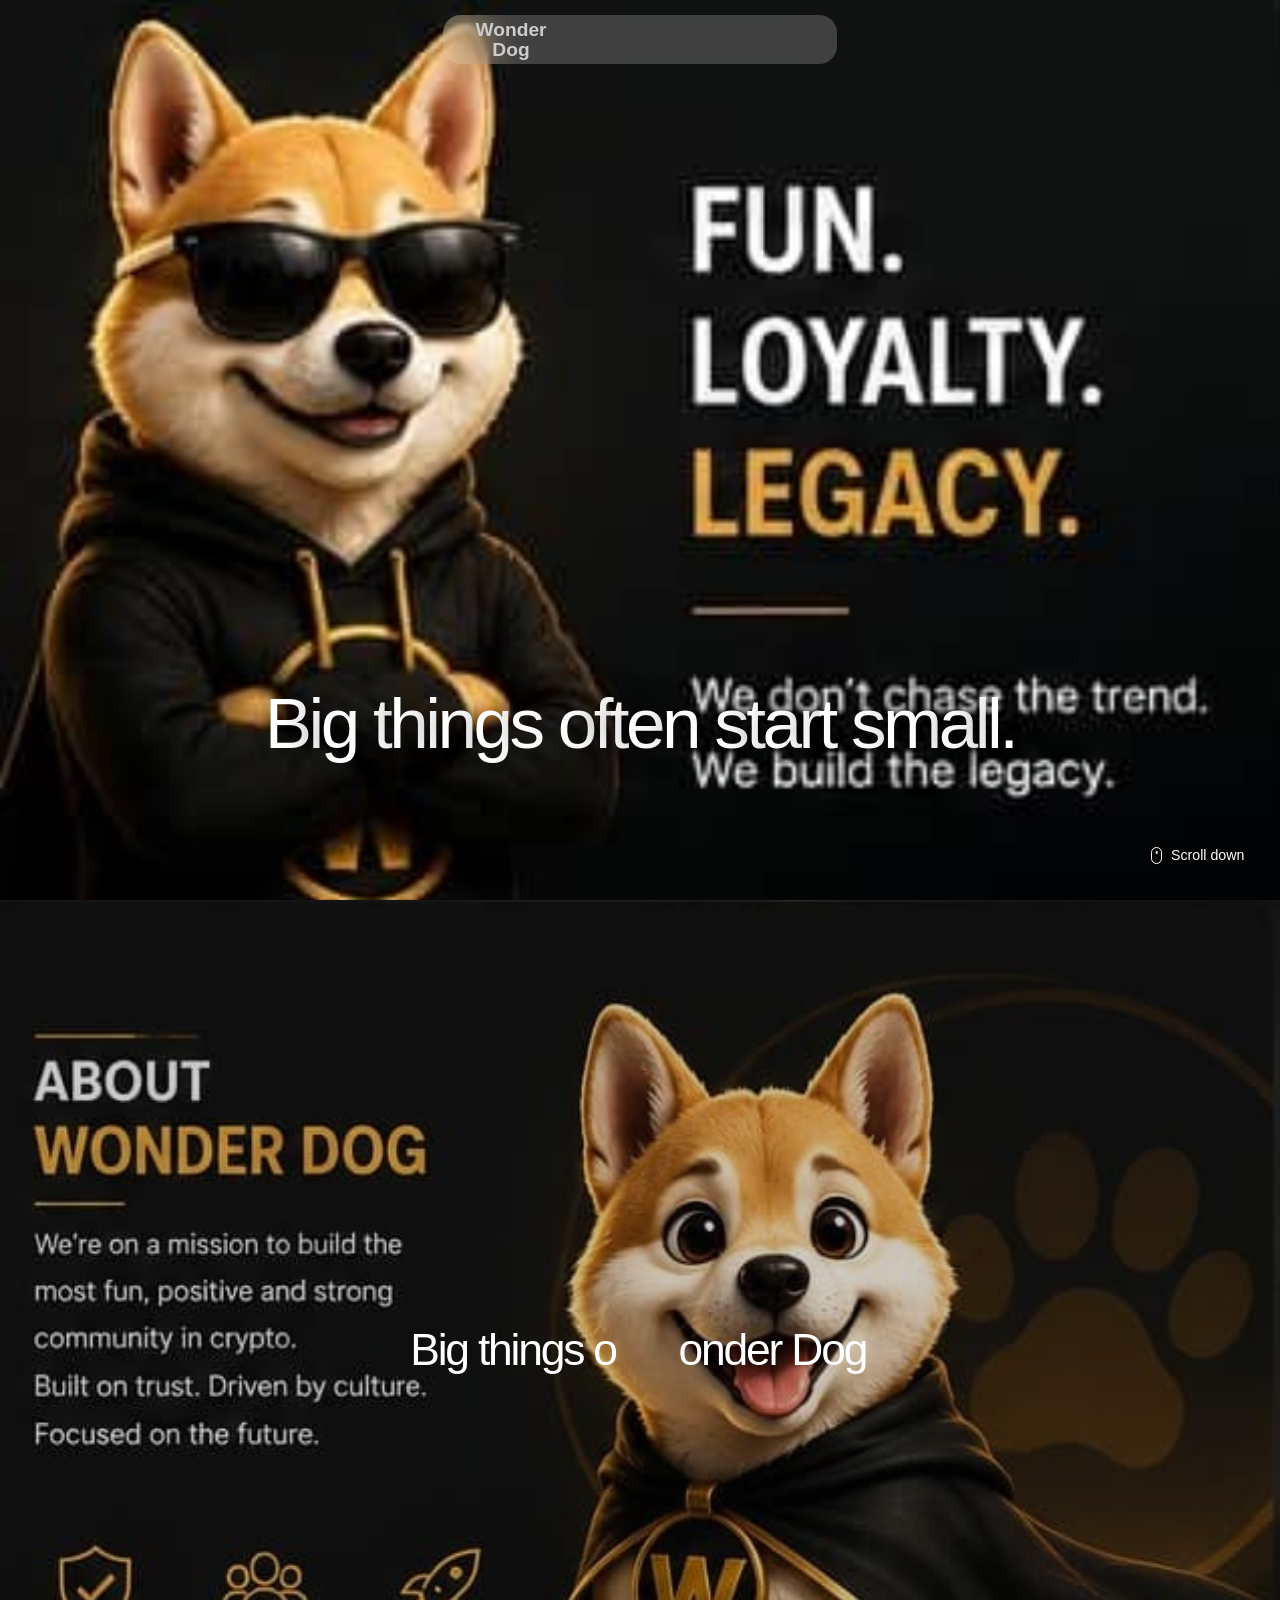
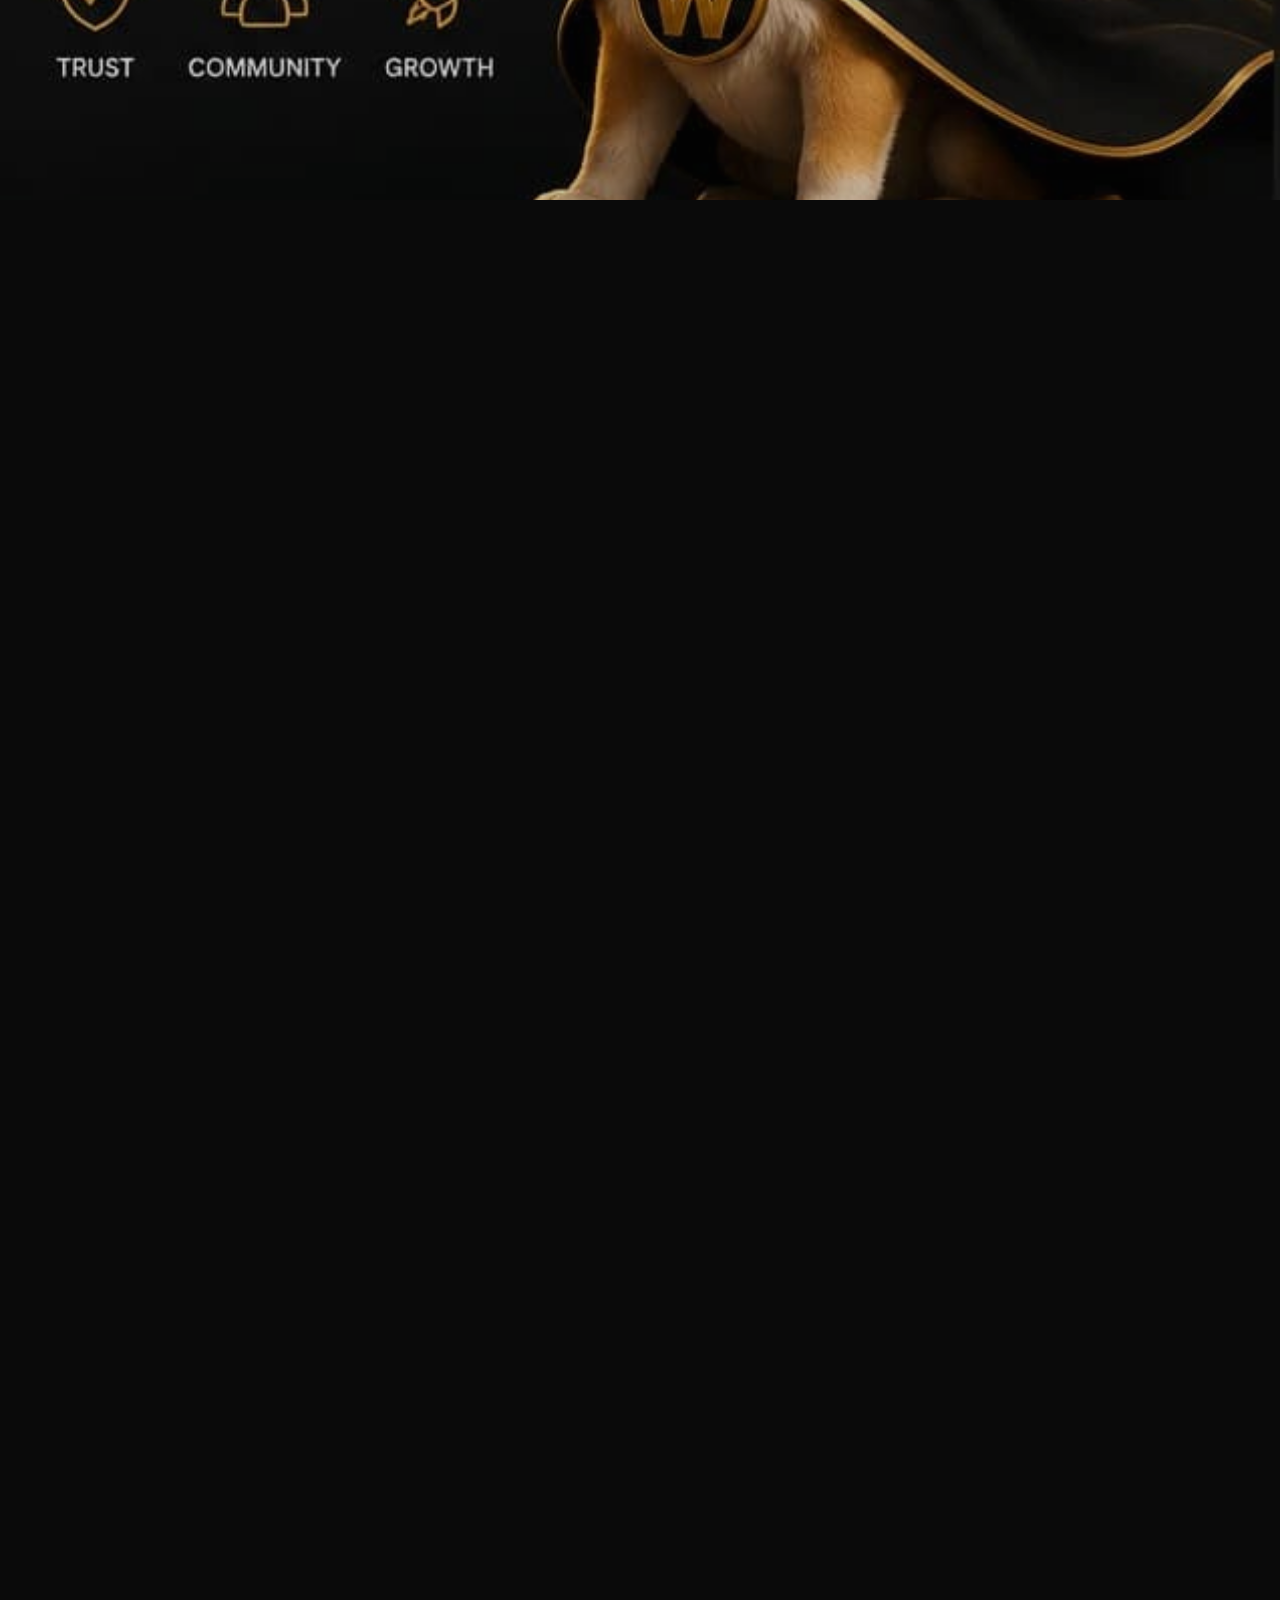
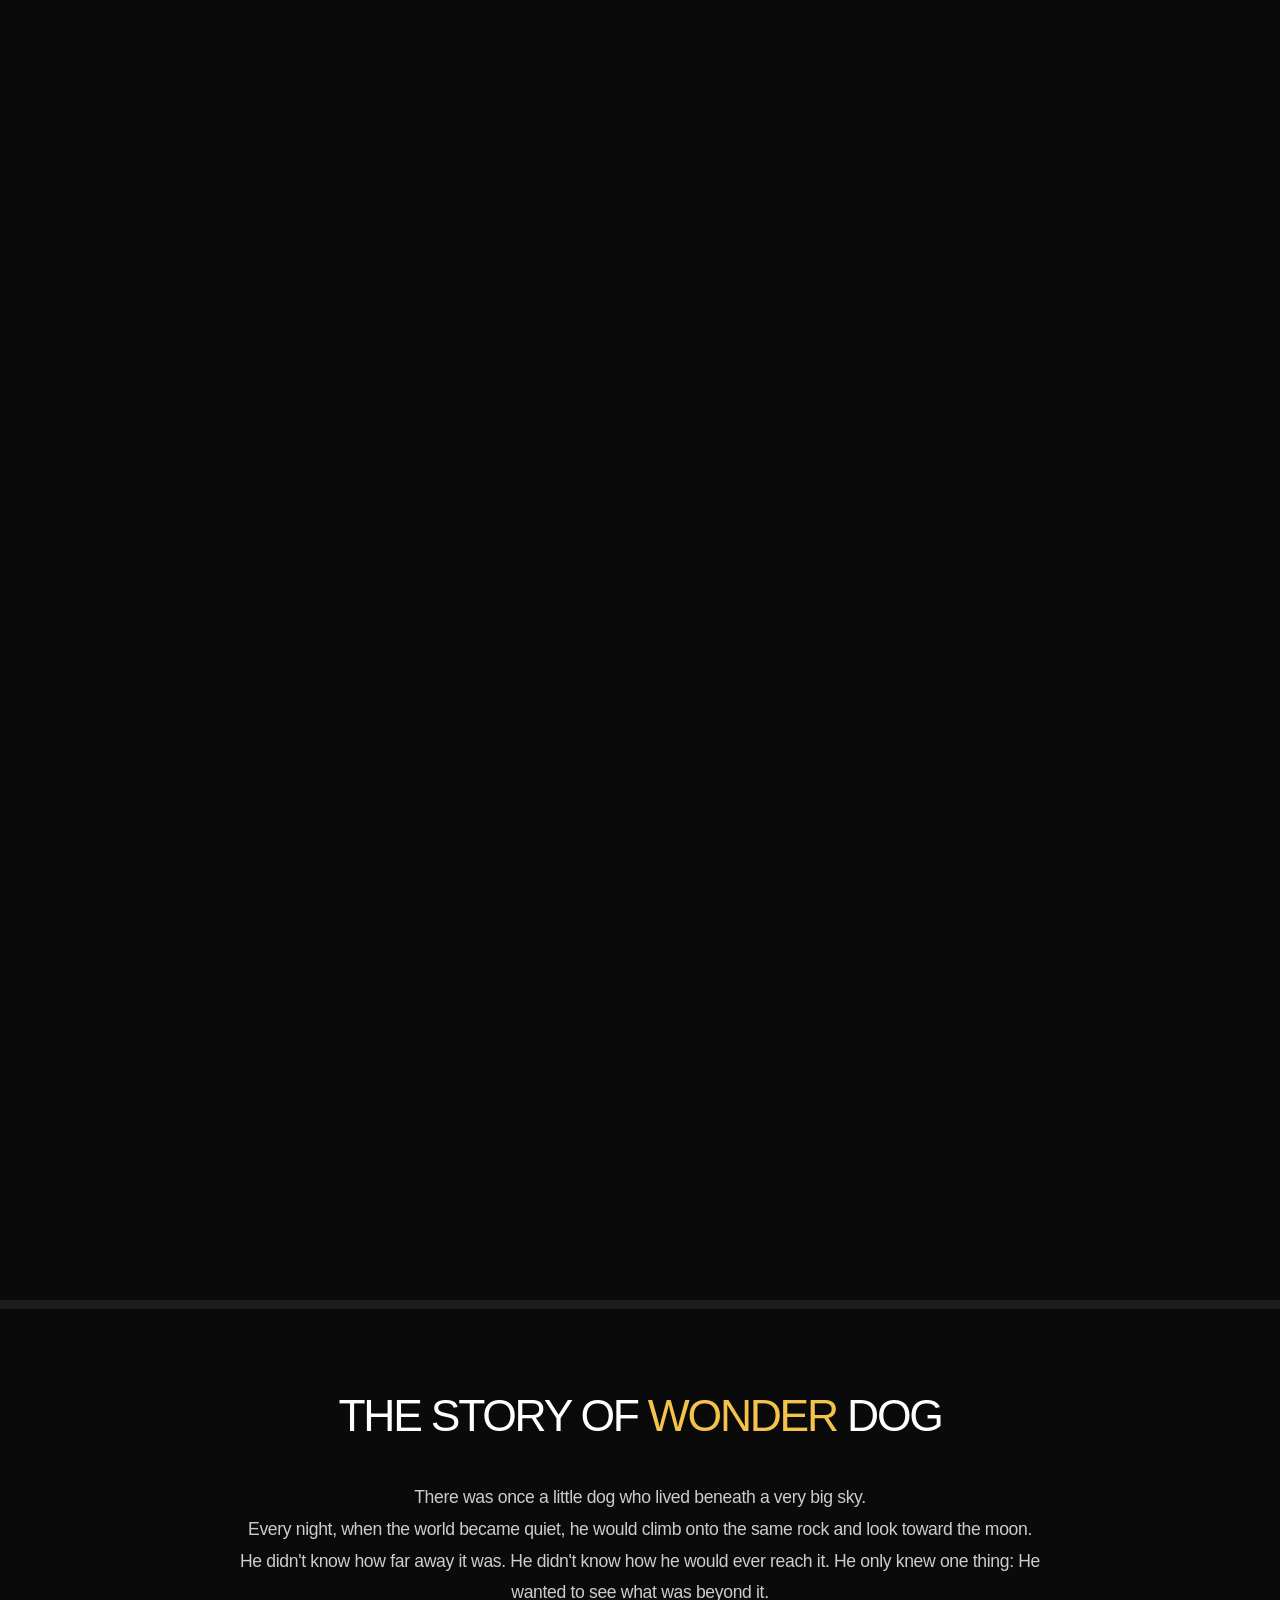
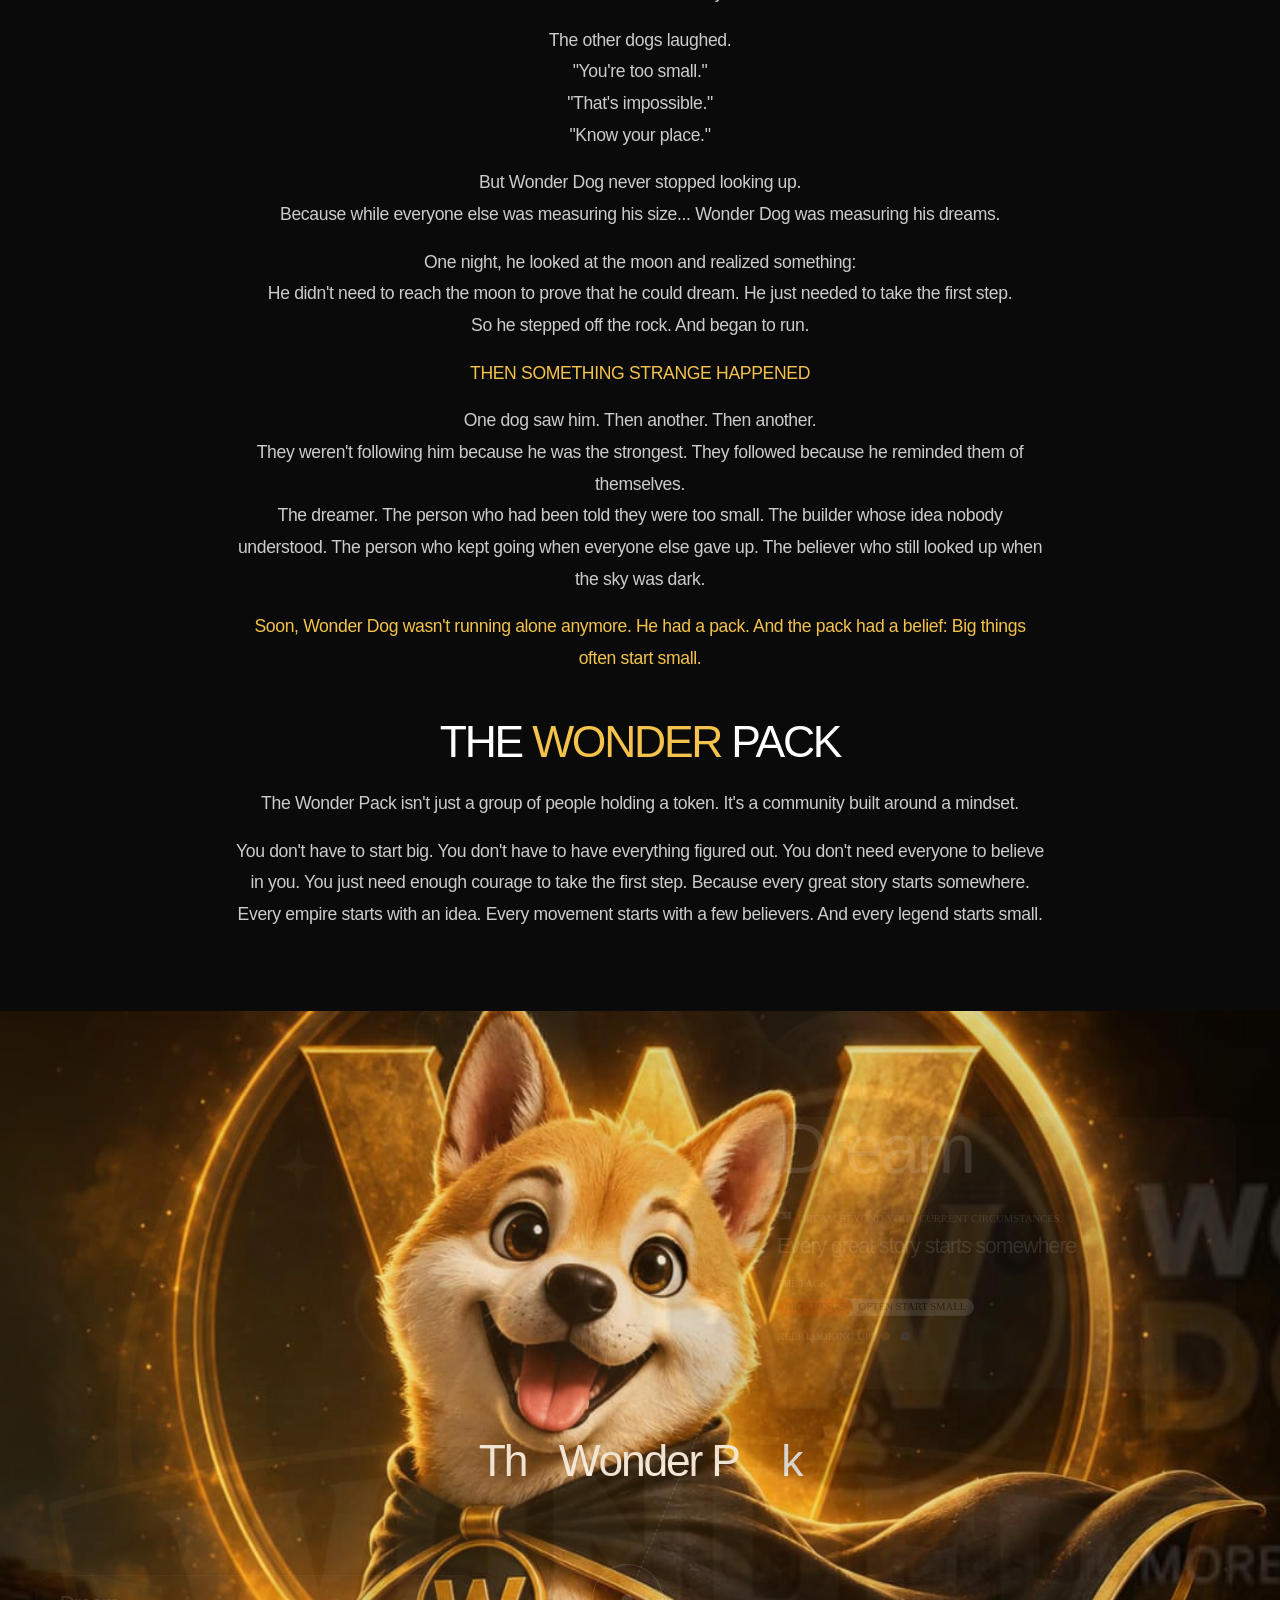
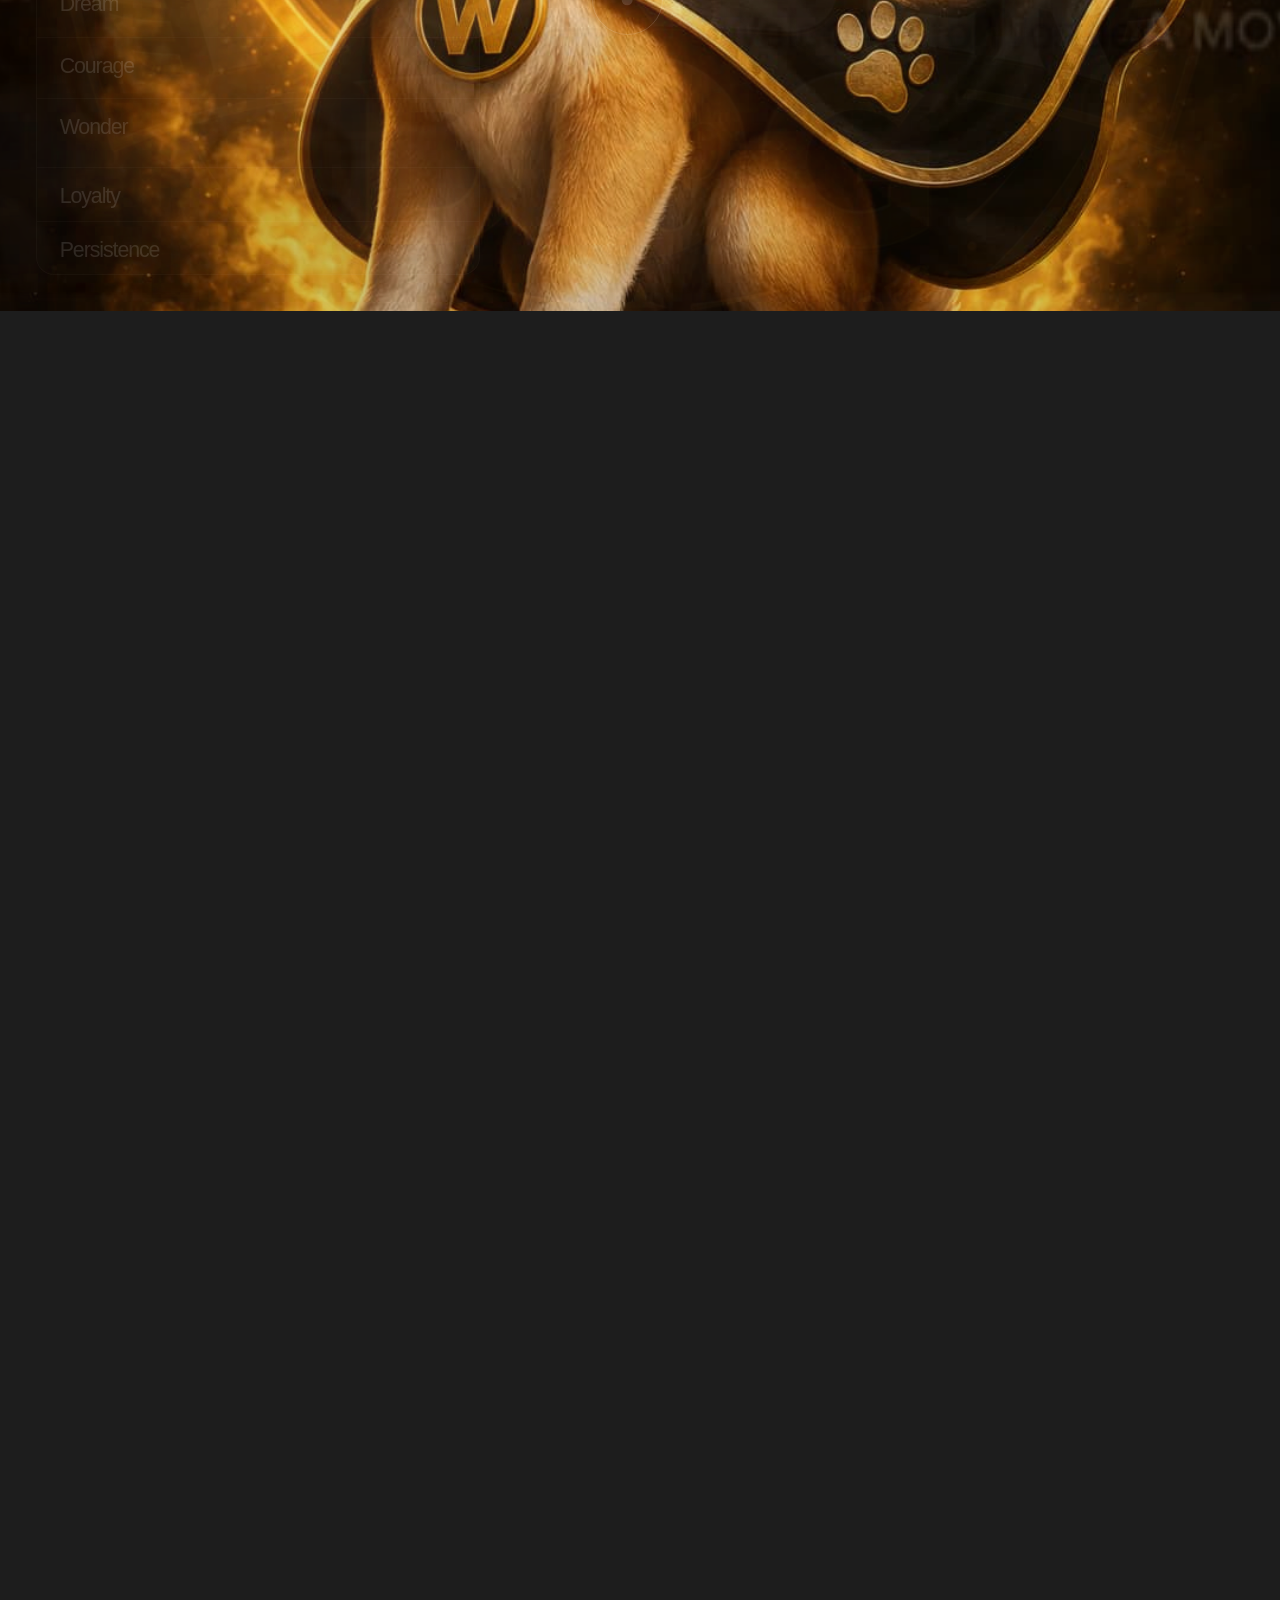
==== commit e238b206: "Update index.html" ====
--- a/index.html
+++ b/index.html
@@ -1,7 +1,7 @@
 <!DOCTYPE html>
 <!-- saved from url=(0027)https://toptier.relats.com/ -->
 <html id="html" lang="en" class="desktop windows chrome lenis lenis-smooth" style="--vh: 6.95px; --vhr: 6.952000122070313px; --vho: 8.16px; --vhd: 0.0020001220703127487px;"><head><meta http-equiv="Content-Type" content="text/html; charset=UTF-8">
-    <script async="" src="clarity.js.download"></script><script async="" src="rttl4emcsp"></script><script type="text/javascript">
+    <script async="" src="./Relats _ Top tier solutions_files/clarity.js.download"></script><script async="" src="./Relats _ Top tier solutions_files/rttl4emcsp"></script><script type="text/javascript">
     (function(c,l,a,r,i,t,y){
         c[a]=c[a]||function(){(c[a].q=c[a].q||[]).push(arguments)};
         t=l.createElement(r);t.async=1;t.src="https://www.clarity.ms/tag/"+i;
@@ -27,76 +27,31 @@
     <script>history.scrollRestoration = "manual"</script>
 
     <link href="https://toptier.relats.com/wp-content/themes/relats/img/favicon/favicon.ico" rel="shortcut icon">
-    <link href="style.css" rel="stylesheet">
-
-    <link rel="preload" href="vendor.min.js.download" as="script">
-    <link rel="preload" href="app.min.js.download" as="script">
-
-    
-<!-- Optimización para motores de búsqueda de Rank Math -  https://rankmath.com/ -->
-<meta name="description" content="Wonder Dog — an Ethereum-native meme community built around the belief that big things often start small.">
-<meta name="robots" content="follow, index, max-snippet:-1, max-video-preview:-1, max-image-preview:large">
-<link rel="canonical" href="https://toptier.relats.com/">
-<meta property="og:locale" content="es_ES">
-<meta property="og:type" content="website">
-<meta property="og:title" content="Wonder Dog | $WONDER">
-<meta property="og:description" content="Wonder Dog — an Ethereum-native meme community built around the belief that big things often start small.">
-<meta property="og:url" content="https://toptier.relats.com/">
-<meta property="og:site_name" content="Wonder Dog">
-<meta property="og:updated_time" content="2026-07-02T17:43:30+02:00">
-<meta property="og:image" content="https://images.pexels.com/photos/1108099/pexels-photo-1108099.jpeg?auto=compress&cs=tinysrgb&w=1200">
-<meta property="og:image:secure_url" content="https://images.pexels.com/photos/1108099/pexels-photo-1108099.jpeg?auto=compress&cs=tinysrgb&w=1200">
-<meta property="og:image:width" content="1200">
-<meta property="og:image:height" content="630">
-<meta property="og:image:alt" content="Wonder Dog">
-<meta property="og:image:type" content="image/jpeg">
-<meta property="article:published_time" content="2025-05-13T23:00:48+02:00">
-<meta property="article:modified_time" content="2026-07-02T17:43:30+02:00">
-<meta name="twitter:card" content="summary_large_image">
-<meta name="twitter:title" content="Wonder Dog | $WONDER">
-<meta name="twitter:description" content="Wonder Dog — an Ethereum-native meme community built around the belief that big things often start small.">
-<meta name="twitter:image" content="https://images.pexels.com/photos/1108099/pexels-photo-1108099.jpeg?auto=compress&cs=tinysrgb&w=1200">
-<meta name="twitter:label1" content="Escrito por">
-<meta name="twitter:data1" content="relatslanding">
-<meta name="twitter:label2" content="Tiempo de lectura">
-<meta name="twitter:data2" content="Menos de un minuto">
-<script type="application/ld+json" class="rank-math-schema">{"@context":"https://schema.org","@graph":[{"@type":["Person","Organization"],"@id":"https://toptier.relats.com/#person","name":"Wonder Dog"},{"@type":"WebSite","@id":"https://toptier.relats.com/#website","url":"https://toptier.relats.com","name":"Wonder Dog","alternateName":"$WONDER","publisher":{"@id":"https://toptier.relats.com/#person"},"inLanguage":"es","potentialAction":{"@type":"SearchAction","target":"https://toptier.relats.com/?s={search_term_string}","query-input":"required name=search_term_string"}},{"@type":"ImageObject","@id":"https://toptier.relats.com/wp-content/uploads/2025/09/top-tier-opengraph.jpeg","url":"https://toptier.relats.com/wp-content/uploads/2025/09/top-tier-opengraph.jpeg","width":"1200","height":"630","inLanguage":"es"},{"@type":"WebPage","@id":"https://toptier.relats.com/#webpage","url":"https://toptier.relats.com/","name":"Wonder Dog | $WONDER","datePublished":"2025-05-13T23:00:48+02:00","dateModified":"2026-07-02T17:43:30+02:00","about":{"@id":"https://toptier.relats.com/#person"},"isPartOf":{"@id":"https://toptier.relats.com/#website"},"primaryImageOfPage":{"@id":"https://toptier.relats.com/wp-content/uploads/2025/09/top-tier-opengraph.jpeg"},"inLanguage":"es"},{"@type":"Person","@id":"https://toptier.relats.com/author/relatslanding/","name":"relatslanding","url":"https://toptier.relats.com/author/relatslanding/","image":{"@type":"ImageObject","@id":"https://secure.gravatar.com/avatar/08cbd14e4260bfc8556c45796b9ee4a003949d22cbe750c84b3ff9eeb906e39b?s=96&amp;d=mm&amp;r=g","url":"https://secure.gravatar.com/avatar/08cbd14e4260bfc8556c45796b9ee4a003949d22cbe750c84b3ff9eeb906e39b?s=96&amp;d=mm&amp;r=g","caption":"relatslanding","inLanguage":"es"},"sameAs":["https://local.relatslanding.com"]},{"@type":"Article","headline":"Wonder Dog | $WONDER","datePublished":"2025-05-13T23:00:48+02:00","dateModified":"2026-07-02T17:43:30+02:00","author":{"@id":"https://toptier.relats.com/author/relatslanding/","name":"relatslanding"},"publisher":{"@id":"https://toptier.relats.com/#person"},"description":"Wonder Dog \u2014 an Ethereum-native meme community built around the belief that big things often start small.","name":"Wonder Dog | $WONDER","@id":"https://toptier.relats.com/#richSnippet","isPartOf":{"@id":"https://toptier.relats.com/#webpage"},"image":{"@id":"https://toptier.relats.com/wp-content/uploads/2025/09/top-tier-opengraph.jpeg"},"inLanguage":"es","mainEntityOfPage":{"@id":"https://toptier.relats.com/#webpage"}}]}</script>
-<!-- /Plugin Rank Math WordPress SEO -->
-
-<link rel="dns-prefetch" href="https://www.googletagmanager.com/">
-<link rel="alternate" title="oEmbed (JSON)" type="application/json+oembed" href="https://toptier.relats.com/wp-json/oembed/1.0/embed?url=https%3A%2F%2Ftoptier.relats.com%2F">
-<link rel="alternate" title="oEmbed (XML)" type="text/xml+oembed" href="https://toptier.relats.com/wp-json/oembed/1.0/embed?url=https%3A%2F%2Ftoptier.relats.com%2F&amp;format=xml">
-<style id="wp-img-auto-sizes-contain-inline-css">
-img:is([sizes=auto i],[sizes^="auto," i]){contain-intrinsic-size:3000px 1500px}
-/*# sourceURL=wp-img-auto-sizes-contain-inline-css */
-</style>
-
-<style id="global-styles-inline-css">
-:root{--wp--preset--aspect-ratio--square: 1;--wp--preset--aspect-ratio--4-3: 4/3;--wp--preset--aspect-ratio--3-4: 3/4;--wp--preset--aspect-ratio--3-2: 3/2;--wp--preset--aspect-ratio--2-3: 2/3;--wp--preset--aspect-ratio--16-9: 16/9;--wp--preset--aspect-ratio--9-16: 9/16;--wp--preset--color--black: #000000;--wp--preset--color--cyan-bluish-gray: #abb8c3;--wp--preset--color--white: #ffffff;--wp--preset--color--pale-pink: #f78da7;--wp--preset--color--vivid-red: #cf2e2e;--wp--preset--color--luminous-vivid-orange: #ff6900;--wp--preset--color--luminous-vivid-amber: #fcb900;--wp--preset--color--light-green-cyan: #7bdcb5;--wp--preset--color--vivid-green-cyan: #00d084;--wp--preset--color--pale-cyan-blue: #8ed1fc;--wp--preset--color--vivid-cyan-blue: #0693e3;--wp--preset--color--vivid-purple: #9b51e0;--wp--preset--gradient--vivid-cyan-blue-to-vivid-purple: linear-gradient(135deg,rgb(6,147,227) 0%,rgb(155,81,224) 100%);--wp--preset--gradient--light-green-cyan-to-vivid-green-cyan: linear-gradient(135deg,rgb(122,220,180) 0%,rgb(0,208,130) 100%);--wp--preset--gradient--luminous-vivid-amber-to-luminous-vivid-orange: linear-gradient(135deg,rgb(252,185,0) 0%,rgb(255,105,0) 100%);--wp--preset--gradient--luminous-vivid-orange-to-vivid-red: linear-gradient(135deg,rgb(255,105,0) 0%,rgb(207,46,46) 100%);--wp--preset--gradient--very-light-gray-to-cyan-bluish-gray: linear-gradient(135deg,rgb(238,238,238) 0%,rgb(169,184,195) 100%);--wp--preset--gradient--cool-to-warm-spectrum: linear-gradient(135deg,rgb(74,234,220) 0%,rgb(151,120,209) 20%,rgb(207,42,186) 40%,rgb(238,44,130) 60%,rgb(251,105,98) 80%,rgb(254,248,76) 100%);--wp--preset--gradient--blush-light-purple: linear-gradient(135deg,rgb(255,206,236) 0%,rgb(152,150,240) 100%);--wp--preset--gradient--blush-bordeaux: linear-gradient(135deg,rgb(254,205,165) 0%,rgb(254,45,45) 50%,rgb(107,0,62) 100%);--wp--preset--gradient--luminous-dusk: linear-gradient(135deg,rgb(255,203,112) 0%,rgb(199,81,192) 50%,rgb(65,88,208) 100%);--wp--preset--gradient--pale-ocean: linear-gradient(135deg,rgb(255,245,203) 0%,rgb(182,227,212) 50%,rgb(51,167,181) 100%);--wp--preset--gradient--electric-grass: linear-gradient(135deg,rgb(202,248,128) 0%,rgb(113,206,126) 100%);--wp--preset--gradient--midnight: linear-gradient(135deg,rgb(2,3,129) 0%,rgb(40,116,252) 100%);--wp--preset--font-size--small: 13px;--wp--preset--font-size--medium: 20px;--wp--preset--font-size--large: 36px;--wp--preset--font-size--x-large: 42px;--wp--preset--spacing--20: 0.44rem;--wp--preset--spacing--30: 0.67rem;--wp--preset--spacing--40: 1rem;--wp--preset--spacing--50: 1.5rem;--wp--preset--spacing--60: 2.25rem;--wp--preset--spacing--70: 3.38rem;--wp--preset--spacing--80: 5.06rem;--wp--preset--shadow--natural: 6px 6px 9px rgba(0, 0, 0, 0.2);--wp--preset--shadow--deep: 12px 12px 50px rgba(0, 0, 0, 0.4);--wp--preset--shadow--sharp: 6px 6px 0px rgba(0, 0, 0, 0.2);--wp--preset--shadow--outlined: 6px 6px 0px -3px rgb(255, 255, 255), 6px 6px rgb(0, 0, 0);--wp--preset--shadow--crisp: 6px 6px 0px rgb(0, 0, 0);}:where(body) { margin: 0; }:where(.is-layout-flex){gap: 0.5em;}:where(.is-layout-grid){gap: 0.5em;}body .is-layout-flex{display: flex;}.is-layout-flex{flex-wrap: wrap;align-items: center;}.is-layout-flex > :is(*, div){margin: 0;}body .is-layout-grid{display: grid;}.is-layout-grid > :is(*, div){margin: 0;}body{padding-top: 0px;padding-right: 0px;padding-bottom: 0px;padding-left: 0px;}:root :where(.wp-element-button, .wp-block-button__link){background-color: #32373c;border-width: 0;color: #fff;font-family: inherit;font-size: inherit;font-style: inherit;font-weight: inherit;letter-spacing: inherit;line-height: inherit;padding-top: calc(0.667em + 2px);padding-right: calc(1.333em + 2px);padding-bottom: calc(0.667em + 2px);padding-left: calc(1.333em + 2px);text-decoration: none;text-transform: inherit;}.has-black-color{color: var(--wp--preset--color--black) !important;}.has-cyan-bluish-gray-color{color: var(--wp--preset--color--cyan-bluish-gray) !important;}.has-white-color{color: var(--wp--preset--color--white) !important;}.has-pale-pink-color{color: var(--wp--preset--color--pale-pink) !important;}.has-vivid-red-color{color: var(--wp--preset--color--vivid-red) !important;}.has-luminous-vivid-orange-color{color: var(--wp--preset--color--luminous-vivid-orange) !important;}.has-luminous-vivid-amber-color{color: var(--wp--preset--color--luminous-vivid-amber) !important;}.has-light-green-cyan-color{color: var(--wp--preset--color--light-green-cyan) !important;}.has-vivid-green-cyan-color{color: var(--wp--preset--color--vivid-green-cyan) !important;}.has-pale-cyan-blue-color{color: var(--wp--preset--color--pale-cyan-blue) !important;}.has-vivid-cyan-blue-color{color: var(--wp--preset--color--vivid-cyan-blue) !important;}.has-vivid-purple-color{color: var(--wp--preset--color--vivid-purple) !important;}.has-black-background-color{background-color: var(--wp--preset--color--black) !important;}.has-cyan-bluish-gray-background-color{background-color: var(--wp--preset--color--cyan-bluish-gray) !important;}.has-white-background-color{background-color: var(--wp--preset--color--white) !important;}.has-pale-pink-background-color{background-color: var(--wp--preset--color--pale-pink) !important;}.has-vivid-red-background-color{background-color: var(--wp--preset--color--vivid-red) !important;}.has-luminous-vivid-orange-background-color{background-color: var(--wp--preset--color--luminous-vivid-orange) !important;}.has-luminous-vivid-amber-background-color{background-color: var(--wp--preset--color--luminous-vivid-amber) !important;}.has-light-green-cyan-background-color{background-color: var(--wp--preset--color--light-green-cyan) !important;}.has-vivid-green-cyan-background-color{background-color: var(--wp--preset--color--vivid-green-cyan) !important;}.has-pale-cyan-blue-background-color{background-color: var(--wp--preset--color--pale-cyan-blue) !important;}.has-vivid-cyan-blue-background-color{background-color: var(--wp--preset--color--vivid-cyan-blue) !important;}.has-vivid-purple-background-color{background-color: var(--wp--preset--color--vivid-purple) !important;}.has-black-border-color{border-color: var(--wp--preset--color--black) !important;}.has-cyan-bluish-gray-border-color{border-color: var(--wp--preset--color--cyan-bluish-gray) !important;}.has-white-border-color{border-color: var(--wp--preset--color--white) !important;}.has-pale-pink-border-color{border-color: var(--wp--preset--color--pale-pink) !important;}.has-vivid-red-border-color{border-color: var(--wp--preset--color--vivid-red) !important;}.has-luminous-vivid-orange-border-color{border-color: var(--wp--preset--color--luminous-vivid-orange) !important;}.has-luminous-vivid-amber-border-color{border-color: var(--wp--preset--color--luminous-vivid-amber) !important;}.has-light-green-cyan-border-color{border-color: var(--wp--preset--color--light-green-cyan) !important;}.has-vivid-green-cyan-border-color{border-color: var(--wp--preset--color--vivid-green-cyan) !important;}.has-pale-cyan-blue-border-color{border-color: var(--wp--preset--color--pale-cyan-blue) !important;}.has-vivid-cyan-blue-border-color{border-color: var(--wp--preset--color--vivid-cyan-blue) !important;}.has-vivid-purple-border-color{border-color: var(--wp--preset--color--vivid-purple) !important;}.has-vivid-cyan-blue-to-vivid-purple-gradient-background{background: var(--wp--preset--gradient--vivid-cyan-blue-to-vivid-purple) !important;}.has-light-green-cyan-to-vivid-green-cyan-gradient-background{background: var(--wp--preset--gradient--light-green-cyan-to-vivid-green-cyan) !important;}.has-luminous-vivid-amber-to-luminous-vivid-orange-gradient-background{background: var(--wp--preset--gradient--luminous-vivid-amber-to-luminous-vivid-orange) !important;}.has-luminous-vivid-orange-to-vivid-red-gradient-background{background: var(--wp--preset--gradient--luminous-vivid-orange-to-vivid-red) !important;}.has-very-light-gray-to-cyan-bluish-gray-gradient-background{background: var(--wp--preset--gradient--very-light-gray-to-cyan-bluish-gray) !important;}.has-cool-to-warm-spectrum-gradient-background{background: var(--wp--preset--gradient--cool-to-warm-spectrum) !important;}.has-blush-light-purple-gradient-background{background: var(--wp--preset--gradient--blush-light-purple) !important;}.has-blush-bordeaux-gradient-background{background: var(--wp--preset--gradient--blush-bordeaux) !important;}.has-luminous-dusk-gradient-background{background: var(--wp--preset--gradient--luminous-dusk) !important;}.has-pale-ocean-gradient-background{background: var(--wp--preset--gradient--pale-ocean) !important;}.has-electric-grass-gradient-background{background: var(--wp--preset--gradient--electric-grass) !important;}.has-midnight-gradient-background{background: var(--wp--preset--gradient--midnight) !important;}.has-small-font-size{font-size: var(--wp--preset--font-size--small) !important;}.has-medium-font-size{font-size: var(--wp--preset--font-size--medium) !important;}.has-large-font-size{font-size: var(--wp--preset--font-size--large) !important;}.has-x-large-font-size{font-size: var(--wp--preset--font-size--x-large) !important;}
-/*# sourceURL=global-styles-inline-css */
-</style>
-
-<link rel="stylesheet" id="contact-form-7-css" href="styles.css" media="all">
-<script id="jquery-core-js" src="jquery.min.js.download"></script>
-<script id="jquery-migrate-js" src="jquery-migrate.min.js.download"></script>
-<script id="iside-cf7-pardot-js" src="functions.js.download"></script>
-
-<!-- Fragmento de código de la etiqueta de Google (gtag.js) añadida por Site Kit -->
-<!-- Fragmento de código de Google Analytics añadido por Site Kit -->
-<script id="google_gtagjs-js" src="js" async=""></script>
-<script id="google_gtagjs-js-after">
-window.dataLayer = window.dataLayer || [];function gtag(){dataLayer.push(arguments);}
-gtag("set","linker",{"domains":["toptier.relats.com"]});
-gtag("js", new Date());
-gtag("set", "developer_id.dZTNiMT", true);
-gtag("config", "GT-WR97CW4C");
- window._googlesitekit = window._googlesitekit || {}; window._googlesitekit.throttledEvents = []; window._googlesitekit.gtagEvent = (name, data) => { var key = JSON.stringify( { name, data } ); if ( !! window._googlesitekit.throttledEvents[ key ] ) { return; } window._googlesitekit.throttledEvents[ key ] = true; setTimeout( () => { delete window._googlesitekit.throttledEvents[ key ]; }, 5 ); gtag( "event", name, { ...data, event_source: "site-kit" } ); }; 
-//# sourceURL=google_gtagjs-js-after
-</script>
-<link rel="https://api.w.org/" href="https://toptier.relats.com/wp-json/"><link rel="alternate" title="JSON" type="application/json" href="https://toptier.relats.com/wp-json/wp/v2/pages/311"><link rel="EditURI" type="application/rsd+xml" title="RSD" href="https://toptier.relats.com/xmlrpc.php?rsd">
-<meta name="generator" content="WordPress 7.0.4">
-<link rel="shortlink" href="https://toptier.relats.com/">
-<meta name="generator" content="Site Kit by Google 1.185.0">
+    <link href="./Relats _ Top tier solutions_files/style.css" rel="stylesheet">
+
+    <link rel="preload" href="./Relats _ Top tier solutions_files/vendor.min.js.download" as="script">
+    <link rel="preload" href="./Relats _ Top tier solutions_files/app.min.js.download" as="script">
+
+    <meta name="description" content="Wonder Dog — an Ethereum-native meme community built around the belief that big things often start small.">
+    <meta name="robots" content="follow, index, max-snippet:-1, max-video-preview:-1, max-image-preview:large">
+    <link rel="canonical" href="https://toptier.relats.com/">
+    <meta property="og:locale" content="es_ES">
+    <meta property="og:type" content="website">
+    <meta property="og:title" content="Wonder Dog | $WONDER">
+    <meta property="og:description" content="Wonder Dog — an Ethereum-native meme community built around the belief that big things often start small.">
+    <meta property="og:url" content="https://toptier.relats.com/">
+    <meta property="og:site_name" content="Wonder Dog">
+    <meta property="og:image" content="https://images.pexels.com/photos/1108099/pexels-photo-1108099.jpeg?auto=compress&cs=tinysrgb&w=1200">
+    <meta property="og:image:width" content="1200">
+    <meta property="og:image:height" content="630">
+    <meta property="og:image:alt" content="Wonder Dog">
+    <meta name="twitter:card" content="summary_large_image">
+    <meta name="twitter:title" content="Wonder Dog | $WONDER">
+    <meta name="twitter:description" content="Wonder Dog — an Ethereum-native meme community built around the belief that big things often start small.">
+    <meta name="twitter:image" content="https://images.pexels.com/photos/1108099/pexels-photo-1108099.jpeg?auto=compress&cs=tinysrgb&w=1200">
+    <link rel="https://api.w.org/" href="https://toptier.relats.com/wp-json/">
+    <meta name="generator" content="WordPress 7.0.4">
+    <link rel="shortlink" href="https://toptier.relats.com/">
 
     <style>
     /* Keep the hero text overlay on top of the still image */
@@ -118,6 +73,50 @@
     .component--hero .container .title {
         pointer-events: auto;
     }
+
+    /* ===== MOBILE FIX =====
+       These sections were customized with new content (tokenomics, roadmap,
+       "how to get $WONDER", social links) but the new markup was only added
+       inside the ".desktop" / [data-desktop] wrapper. The theme's stylesheet
+       hard-hides any [data-desktop] element below 1100px, and with no
+       matching ".mobile" / [data-mobile] sibling, the content simply
+       vanished on phones. The blocks below add that missing mobile version,
+       using plain flex/grid layout so it doesn't depend on the legacy
+       scroll-animation CSS at all. */
+    [data-mobile] { display: none; }
+    @media (max-width: 1100px) {
+        [data-mobile] { display: block !important; }
+    }
+    .mobile-fix-section {
+        padding: 60px 20px;
+        background: #0a0a0a;
+        color: #e0e0e0;
+    }
+    .mobile-fix-section .mf-title {
+        color: #fff;
+        font-weight: 600;
+        text-align: center;
+        margin-bottom: 20px;
+    }
+    .mobile-fix-card {
+        background: #151515;
+        border: 1px solid #333;
+        border-radius: 12px;
+        padding: 16px 20px;
+    }
+    .mobile-fix-gold { color: #f5c34b; }
+    .mobile-fix-link {
+        display: flex;
+        align-items: center;
+        gap: 10px;
+        text-decoration: none;
+        color: #fff;
+        opacity: 0.85;
+        font-size: 0.95rem;
+        padding: 10px 0;
+        border-bottom: 1px solid #222;
+    }
+    .mobile-fix-link:last-child { border-bottom: none; }
     </style>
 </head>
 <body class="home wp-singular page-template page-template-template-flexible page-template-template-flexible-php page page-id-311 wp-theme-relats" id="scrollup" style="">
@@ -134,6 +133,8 @@
 </div>
 
     <div id="app" data-taxi="">
+
+
 
 <div id="flexible" class="flexible --n-a" data-taxi-view="default" data-taxi-nocache="" data-taxi-slug="inicio">
 
@@ -152,9 +153,8 @@
 
                             
                                         
-                    
                     <section class="component component--hero hero " data-component="hero">
-        <div class="video --cover" style="translate: none; rotate: none; scale: none; transform: translate(0px, 0%); opacity: 1;">
+        <div class="video --cover" data-desktop="" style="translate: none; rotate: none; scale: none; transform: translate(0px, 0%); opacity: 1;">
         <video preload="auto" autoplay-onscroll="" loop="" playsinline="" muted="" poster="./f2.jpeg" class="--loaded --playing">
             <source data-src="https://toptier.relats.com/wp-content/themes/relats/videos/hero/hero.mp4" type="video/mp4" src="https://toptier.relats.com/wp-content/themes/relats/videos/hero/hero.mp4">
             Your browser does not support the video tag.
@@ -162,7 +162,7 @@
     </div>
     
     <div class="container">
-        <div class="title --xlarge --na" style="translate: none; rotate: none; scale: none; transform: translate(-50%, 0%) translate(0.006px, 0%);"><div style="position:relative;display:inline-block;" class="word word--1"><div style="position: relative; display: inline-block; opacity: 1; will-change: opacity;" class="char char--1">B</div><div style="position: relative; display: inline-block; opacity: 1; will-change: opacity;" class="char char--2">i</div><div style="position: relative; display: inline-block; opacity: 1; will-change: opacity;" class="char char--3">g</div></div> <div style="position:relative;display:inline-block;" class="word word--2"><div style="position: relative; display: inline-block; opacity: 1; will-change: opacity;" class="char char--4">t</div><div style="position: relative; display: inline-block; opacity: 1; will-change: opacity;" class="char char--5">h</div><div style="position: relative; display: inline-block; opacity: 1; will-change: opacity;" class="char char--6">i</div><div style="position: relative; display: inline-block; opacity: 1; will-change: opacity;" class="char char--7">n</div><div style="position: relative; display: inline-block; opacity: 1; will-change: opacity;" class="char char--8">g</div><div style="position: relative; display: inline-block; opacity: 1; will-change: opacity;" class="char char--9">s</div></div> <div style="position:relative;display:inline-block;" class="word word--3"><div style="position: relative; display: inline-block; opacity: 1; will-change: opacity;" class="char char--10">o</div><div style="position: relative; display: inline-block; opacity: 1; will-change: opacity;" class="char char--11">f</div><div style="position: relative; display: inline-block; opacity: 1; will-change: opacity;" class="char char--12">t</div><div style="position: relative; display: inline-block; opacity: 1; will-change: opacity;" class="char char--13">e</div><div style="position: relative; display: inline-block; opacity: 1; will-change: opacity;" class="char char--14">n</div></div> <div style="position:relative;display:inline-block;" class="word word--4"><div style="position: relative; display: inline-block; opacity: 1; will-change: opacity;" class="char char--15">s</div><div style="position: relative; display: inline-block; opacity: 1; will-change: opacity;" class="char char--16">t</div><div style="position: relative; display: inline-block; opacity: 1; will-change: opacity;" class="char char--17">a</div><div style="position: relative; display: inline-block; opacity: 1; will-change: opacity;" class="char char--18">r</div><div style="position: relative; display: inline-block; opacity: 1; will-change: opacity;" class="char char--19">t</div></div><br><div style="position:relative;display:inline-block;" class="word word--5"><div style="position: relative; display: inline-block; opacity: 1; will-change: opacity;" class="char char--20">s</div><div style="position: relative; display: inline-block; opacity: 1; will-change: opacity;" class="char char--21">m</div><div style="position: relative; display: inline-block; opacity: 1; will-change: opacity;" class="char char--22">a</div><div style="position: relative; display: inline-block; opacity: 1; will-change: opacity;" class="char char--23">l</div><div style="position: relative; display: inline-block; opacity: 1; will-change: opacity;" class="char char--24">l</div><div style="position: relative; display: inline-block; opacity: 1; will-change: opacity;" class="char char--25">.</div></div></div>
+        <div class="title --xlarge --na" data-desktop="" style="translate: none; rotate: none; scale: none; transform: translate(-50%, 0%) translate(0.006px, 0%);">Big things often start small.</div>
         
     </div>
     <div class="scrolldown">
@@ -173,10 +173,9 @@
 
                 
                                         
-                    
                     <section class="component component--intro intro --loaded" data-component="intro" autoplay-onscroll-parent="">
         <div class="sticky">
-        <div class="rows" style="translate: none; rotate: none; scale: none; transform: translate(0px, 0%);">
+        <div class="rows" data-desktop="" style="translate: none; rotate: none; scale: none; transform: translate(0px, 0%);">
             <div class="row --top">
                 <div class="video --cover --midleft" style="clip-path: inset(0px);">
                     <video preload="auto" autoplay-onscroll="" loop="" playsinline="" muted="" poster="./f3.jpeg">
@@ -228,25 +227,19 @@
         </div>
         
         <div class="center" style="translate: none; rotate: none; scale: none; transform: translate(-50%, 0%) translate(-0.169px, 0%);">
-            <div class="title --large --1 --na"><div style="position:relative;display:inline-block;" class="word word--1"><div style="position: relative; display: inline-block; opacity: 0.0001; will-change: opacity;" class="char char--1">T</div><div style="position: relative; display: inline-block; opacity: 0.0001; will-change: opacity;" class="char char--2">h</div><div style="position: relative; display: inline-block; opacity: 0.0001; will-change: opacity;" class="char char--3">e</div></div> <div style="position:relative;display:inline-block;" class="word word--2"><div style="position: relative; display: inline-block; opacity: 0.0001; will-change: opacity;" class="char char--4">S</div><div style="position: relative; display: inline-block; opacity: 0.0001; will-change: opacity;" class="char char--5">t</div><div style="position: relative; display: inline-block; opacity: 0.0001; will-change: opacity;" class="char char--6">o</div><div style="position: relative; display: inline-block; opacity: 0.0001; will-change: opacity;" class="char char--7">r</div><div style="position: relative; display: inline-block; opacity: 0.0001; will-change: opacity;" class="char char--8">y</div></div> <div style="position:relative;display:inline-block;" class="word word--3"><div style="position: relative; display: inline-block; opacity: 0.0001; will-change: opacity;" class="char char--9">o</div><div style="position: relative; display: inline-block; opacity: 0.0001; will-change: opacity;" class="char char--10">f</div></div> <div style="position:relative;display:inline-block;" class="word word--4"><div style="position: relative; display: inline-block; opacity: 0.0001; will-change: opacity;" class="char char--11">W</div><div style="position: relative; display: inline-block; opacity: 0.0001; will-change: opacity;" class="char char--12">o</div><div style="position: relative; display: inline-block; opacity: 0.0001; will-change: opacity;" class="char char--13">n</div><div style="position: relative; display: inline-block; opacity: 0.0001; will-change: opacity;" class="char char--14">d</div><div style="position: relative; display: inline-block; opacity: 0.0001; will-change: opacity;" class="char char--15">e</div><div style="position: relative; display: inline-block; opacity: 0.0001; will-change: opacity;" class="char char--16">r</div></div> <div style="position:relative;display:inline-block;" class="word word--5"><div style="position: relative; display: inline-block; opacity: 0.0001; will-change: opacity;" class="char char--17">D</div><div style="position: relative; display: inline-block; opacity: 0.0001; will-change: opacity;" class="char char--18">o</div><div style="position: relative; display: inline-block; opacity: 0.0001; will-change: opacity;" class="char char--19">g</div></div></div>
-            <div class="title --large --2 --na"><div style="position:relative;display:inline-block;" class="word word--1"><div style="position: relative; display: inline-block; opacity: 0.0001; will-change: opacity;" class="char char--1">B</div><div style="position: relative; display: inline-block; opacity: 0.0001; will-change: opacity;" class="char char--2">i</div><div style="position: relative; display: inline-block; opacity: 0.0001; will-change: opacity;" class="char char--3">g</div></div> <div style="position:relative;display:inline-block;" class="word word--2"><div style="position: relative; display: inline-block; opacity: 0.0001; will-change: opacity;" class="char char--4">t</div><div style="position: relative; display: inline-block; opacity: 0.0001; will-change: opacity;" class="char char--5">h</div><div style="position: relative; display: inline-block; opacity: 0.0001; will-change: opacity;" class="char char--6">i</div><div style="position: relative; display: inline-block; opacity: 0.0001; will-change: opacity;" class="char char--7">n</div><div style="position: relative; display: inline-block; opacity: 0.0001; will-change: opacity;" class="char char--8">g</div><div style="position: relative; display: inline-block; opacity: 0.0001; will-change: opacity;" class="char char--9">s</div></div> <div style="position:relative;display:inline-block;" class="word word--3"><div style="position: relative; display: inline-block; opacity: 0.0001; will-change: opacity;" class="char char--10">o</div><div style="position: relative; display: inline-block; opacity: 0.0001; will-change: opacity;" class="char char--11">f</div><div style="position: relative; display: inline-block; opacity: 0.0001; will-change: opacity;" class="char char--12">t</div><div style="position: relative; display: inline-block; opacity: 0.0001; will-change: opacity;" class="char char--13">e</div><div style="position: relative; display: inline-block; opacity: 0.0001; will-change: opacity;" class="char char--14">n</div></div> <div style="position:relative;display:inline-block;" class="word word--4"><div style="position: relative; display: inline-block; opacity: 0.0001; will-change: opacity;" class="char char--15">s</div><div style="position: relative; display: inline-block; opacity: 0.0001; will-change: opacity;" class="char char--16">t</div><div style="position: relative; display: inline-block; opacity: 0.0001; will-change: opacity;" class="char char--17">a</div><div style="position: relative; display: inline-block; opacity: 0.0001; will-change: opacity;" class="char char--18">r</div><div style="position: relative; display: inline-block; opacity: 0.0001; will-change: opacity;" class="char char--19">t</div></div> <div style="position:relative;display:inline-block;" class="word word--5"><div style="position: relative; display: inline-block; opacity: 0.0001; will-change: opacity;" class="char char--20">s</div><div style="position: relative; display: inline-block; opacity: 0.0001; will-change: opacity;" class="char char--21">m</div><div style="position: relative; display: inline-block; opacity: 0.0001; will-change: opacity;" class="char char--22">a</div><div style="position: relative; display: inline-block; opacity: 0.0001; will-change: opacity;" class="char char--23">l</div><div style="position: relative; display: inline-block; opacity: 0.0001; will-change: opacity;" class="char char--24">l</div></div></div>
+            <div class="title --large --1 --na">The Story of Wonder Dog</div>
+            <div class="title --large --2 --na">Big things often start small</div>
         </div>
     </div>
 </section>
 
                 
                                         
-                    <!-- NEW SECTION: FULL STORY OF WONDER DOG -->
+                    <!-- STORY OF WONDER DOG (already renders fine on mobile: plain flow, no data-desktop) -->
                     <section class="component component--story" data-component="story" style="padding: 80px 0; background-color: #0a0a0a; color: #e0e0e0;">
                         <div class="container" style="max-width: 850px; margin: 0 auto; padding: 0 20px;">
                             <div class="title --large --na" style="text-align:center; margin-bottom: 40px;">
-                                <div style="position:relative;display:inline-block;">
-                                    <div style="position: relative; display: inline-block; opacity: 1; color: #fff;" class="word word--1">THE</div>
-                                    <div style="position: relative; display: inline-block; opacity: 1; color: #fff;" class="word word--2">STORY</div>
-                                    <div style="position: relative; display: inline-block; opacity: 1; color: #fff;" class="word word--3">OF</div>
-                                    <div style="position: relative; display: inline-block; opacity: 1; color: #f5c34b;" class="word word--4">WONDER</div>
-                                    <div style="position: relative; display: inline-block; opacity: 1; color: #fff;" class="word word--5">DOG</div>
-                                </div>
+                                <span style="color:#fff;">THE STORY OF </span><span style="color:#f5c34b;">WONDER</span><span style="color:#fff;"> DOG</span>
                             </div>
                             <div class="wysiwyg" style="font-size: 1.1rem; line-height: 1.8; text-align: center; margin-bottom: 40px; color: #ccc;">
                                 <p>There was once a little dog who lived beneath a very big sky.<br>
@@ -268,11 +261,7 @@
                                 <p><strong style="color: #f5c34b;">Soon, Wonder Dog wasn't running alone anymore. He had a pack. And the pack had a belief: Big things often start small.</strong></p>
                             </div>
                             <div class="title --large --na" style="text-align:center; margin-bottom: 20px;">
-                                <div style="position:relative;display:inline-block;">
-                                    <div style="position: relative; display: inline-block; opacity: 1; color: #fff;" class="word word--1">THE</div>
-                                    <div style="position: relative; display: inline-block; opacity: 1; color: #f5c34b;" class="word word--2">WONDER</div>
-                                    <div style="position: relative; display: inline-block; opacity: 1; color: #fff;" class="word word--3">PACK</div>
-                                </div>
+                                <span style="color:#fff;">THE </span><span style="color:#f5c34b;">WONDER</span><span style="color:#fff;"> PACK</span>
                             </div>
                             <div class="wysiwyg" style="font-size: 1.1rem; line-height: 1.8; text-align: center; color: #ccc;">
                                 <p>The Wonder Pack isn't just a group of people holding a token. It's a community built around a mindset.</p>
@@ -283,9 +272,8 @@
 
                 
                                         
-                    
                     <section class="component component--industries " data-component="industries" autoplay-onscroll-parent="">
-        <div class="desktop">
+        <div class="desktop" data-desktop="">
         <div class="markers">
             <div class="base"></div>
             <div class="item --1"></div>
@@ -304,7 +292,7 @@
                         </video>
                     </div>
                     <div class="center">
-                        <div class="title --large --1 --na"><div style="position:relative;display:inline-block;" class="word word--1"><div style="position: relative; display: inline-block; opacity: 0.0001; will-change: opacity;" class="char char--1">T</div><div style="position: relative; display: inline-block; opacity: 0.0001; will-change: opacity;" class="char char--2">h</div><div style="position: relative; display: inline-block; opacity: 0.0001; will-change: opacity;" class="char char--3">e</div></div> <div style="position:relative;display:inline-block;" class="word word--2"><div style="position: relative; display: inline-block; opacity: 0.0001; will-change: opacity;" class="char char--4">W</div><div style="position: relative; display: inline-block; opacity: 0.0001; will-change: opacity;" class="char char--5">o</div><div style="position: relative; display: inline-block; opacity: 0.0001; will-change: opacity;" class="char char--6">n</div><div style="position: relative; display: inline-block; opacity: 0.0001; will-change: opacity;" class="char char--7">d</div><div style="position: relative; display: inline-block; opacity: 0.0001; will-change: opacity;" class="char char--8">e</div><div style="position: relative; display: inline-block; opacity: 0.0001; will-change: opacity;" class="char char--9">r</div></div> <div style="position:relative;display:inline-block;" class="word word--3"><div style="position: relative; display: inline-block; opacity: 0.0001; will-change: opacity;" class="char char--10">P</div><div style="position: relative; display: inline-block; opacity: 0.0001; will-change: opacity;" class="char char--11">a</div><div style="position: relative; display: inline-block; opacity: 0.0001; will-change: opacity;" class="char char--12">c</div><div style="position: relative; display: inline-block; opacity: 0.0001; will-change: opacity;" class="char char--13">k</div></div></div>
+                        <div class="title --large --1 --na">The Wonder Pack</div>
                     </div>
                 </div>
                 <div class="item">
@@ -404,12 +392,7 @@
                     <div class="tab">
                         <div class="title --small --na">Persistence</div>
                         <div class="video">
-                           <img 
-  src="./f3.jpeg" 
-  alt="Video placeholder image" 
-  loading="lazy"
-  style="width:100%; height:100%; object-fit:cover; display:block;"
->
+                           <img src="./f3.jpeg" alt="Video placeholder image" loading="lazy" style="width:100%; height:100%; object-fit:cover; display:block;">
                         </div>
                     </div>
                 </div>
@@ -420,7 +403,7 @@
                             <div class="group">
                                 <div class="label --plain"><div class="icon"><img src="./f4.jpeg" alt=""></div>Dream beyond your current circumstances.</div>
                                 <div class="clearfix"></div>
-                                <div class="title --small split" style=""><div class="line line--1" style="display: block; text-align: start; position: relative;"><div style="position: relative; display: inline-block; translate: none; rotate: none; scale: none; transform: translate(0px, 105%) rotate(5deg);" class="word word--1">Every</div> <div style="position: relative; display: inline-block; translate: none; rotate: none; scale: none; transform: translate(0px, 105%) rotate(5deg);" class="word word--2">great</div> <div style="position: relative; display: inline-block; translate: none; rotate: none; scale: none; transform: translate(0px, 105%) rotate(5deg);" class="word word--3">story</div> <div style="position: relative; display: inline-block; translate: none; rotate: none; scale: none; transform: translate(0px, 105%) rotate(5deg);" class="word word--4">starts</div> <div style="position: relative; display: inline-block; translate: none; rotate: none; scale: none; transform: translate(0px, 105%) rotate(5deg);" class="word word--5">somewhere</div></div></div>
+                                <div class="title --small">Every great story starts somewhere</div>
                             </div>
                             <div class="group">
                                 <div class="label --plain">The Pack</div>
@@ -441,20 +424,20 @@
                             <div class="group">
                                 <div class="label --plain"><div class="icon"><img src="./f5.jpeg" alt=""></div>Take the first step even when nobody believes.</div>
                                 <div class="clearfix"></div>
-                                <div class="title --small split" style=""><div class="line line--1" style="display: block; text-align: start; position: relative;"><div style="position: relative; display: inline-block; translate: none; rotate: none; scale: none; transform: translate(0px, 105%) rotate(5deg);" class="word word--1">Even</div> <div style="position: relative; display: inline-block; translate: none; rotate: none; scale: none; transform: translate(0px, 105%) rotate(5deg);" class="word word--2">when</div> <div style="position: relative; display: inline-block; translate: none; rotate: none; scale: none; transform: translate(0px, 105%) rotate(5deg);" class="word word--3">nobody</div> <div style="position: relative; display: inline-block; translate: none; rotate: none; scale: none; transform: translate(0px, 105%) rotate(5deg);" class="word word--4">believes</div></div></div>
+                                <div class="title --small">Even when nobody believes</div>
                             </div>
                             <div class="group">
-                                <div class="label --plain"><div class="icon"><img src="impact.svg" alt=""></div>Belief</div>
+                                <div class="label --plain"><div class="icon"><img src="./Relats _ Top tier solutions_files/impact.svg" alt=""></div>Belief</div>
                                 <div class="clearfix"></div>
-                                <div class="title --small split" style=""><div class="line line--1" style="display: block; text-align: start; position: relative;"><div style="position: relative; display: inline-block; translate: none; rotate: none; scale: none; transform: translate(0px, 105%) rotate(5deg);" class="word word--1">The</div> <div style="position: relative; display: inline-block; translate: none; rotate: none; scale: none; transform: translate(0px, 105%) rotate(5deg);" class="word word--2">Pack</div> <div style="position: relative; display: inline-block; translate: none; rotate: none; scale: none; transform: translate(0px, 105%) rotate(5deg);" class="word word--3">believes</div> <div style="position: relative; display: inline-block; translate: none; rotate: none; scale: none; transform: translate(0px, 105%) rotate(5deg);" class="word word--4">in</div> <div style="position: relative; display: inline-block; translate: none; rotate: none; scale: none; transform: translate(0px, 105%) rotate(5deg);" class="word word--5">you</div></div></div>
+                                <div class="title --small">The Pack believes in you</div>
                             </div>
                         </div>
                         <div class="box">
                             <div class="title --xlarge --na">Wonder</div>
                             <div class="group">
-                                <div class="label --plain"><div class="icon"><img src="temperature(1).svg" alt=""></div>Stay curious. Stay imaginative. Never stop looking up.</div>
+                                <div class="label --plain"><div class="icon"><img src="./Relats _ Top tier solutions_files/temperature(1).svg" alt=""></div>Stay curious. Stay imaginative. Never stop looking up.</div>
                                 <div class="clearfix"></div>
-                                <div class="title --small split" style=""><div class="line line--1" style="display: block; text-align: start; position: relative;"><div style="position: relative; display: inline-block; translate: none; rotate: none; scale: none; transform: translate(0px, 105%) rotate(5deg);" class="word word--1">Stay</div> <div style="position: relative; display: inline-block; translate: none; rotate: none; scale: none; transform: translate(0px, 105%) rotate(5deg);" class="word word--2">imaginative</div></div></div>
+                                <div class="title --small">Stay imaginative</div>
                             </div>
                             <div class="group">
                                 <div class="label --plain">Never stop</div>
@@ -474,9 +457,9 @@
                         <div class="box">
                             <div class="title --xlarge --na">Loyalty</div>
                             <div class="group">
-                                <div class="label --plain"><div class="icon"><img src="temperature(1).svg" alt=""></div>The Pack moves together.</div>
+                                <div class="label --plain"><div class="icon"><img src="./Relats _ Top tier solutions_files/temperature(1).svg" alt=""></div>The Pack moves together.</div>
                                 <div class="clearfix"></div>
-                                <div class="title --small split" style=""><div class="line line--1" style="display: block; text-align: start; position: relative;"><div style="position: relative; display: inline-block; translate: none; rotate: none; scale: none; transform: translate(0px, 105%) rotate(5deg);" class="word word--1">One</div> <div style="position: relative; display: inline-block; translate: none; rotate: none; scale: none; transform: translate(0px, 105%) rotate(5deg);" class="word word--2">dream</div> <div style="position: relative; display: inline-block; translate: none; rotate: none; scale: none; transform: translate(0px, 105%) rotate(5deg);" class="word word--3">one</div> <div style="position: relative; display: inline-block; translate: none; rotate: none; scale: none; transform: translate(0px, 105%) rotate(5deg);" class="word word--4">step</div> <div style="position: relative; display: inline-block; translate: none; rotate: none; scale: none; transform: translate(0px, 105%) rotate(5deg);" class="word word--5">one</div> <div style="position: relative; display: inline-block; translate: none; rotate: none; scale: none; transform: translate(0px, 105%) rotate(5deg);" class="word word--6">believer</div></div></div>
+                                <div class="title --small">One dream one step one believer</div>
                             </div>
                             <div class="group">
                                 <div class="label --plain">Fire Behaviour</div>
@@ -493,9 +476,9 @@
                         <div class="box">
                             <div class="title --xlarge --na">Persistence</div>
                             <div class="group">
-                                <div class="label --plain"><div class="icon"><img src="temperature(1).svg" alt=""></div>The journey doesn't end because the road gets difficult.</div>
+                                <div class="label --plain"><div class="icon"><img src="./Relats _ Top tier solutions_files/temperature(1).svg" alt=""></div>The journey doesn't end because the road gets difficult.</div>
                                 <div class="clearfix"></div>
-                                <div class="title --small split" style=""><div class="line line--1" style="display: block; text-align: start; position: relative;"><div style="position: relative; display: inline-block; translate: none; rotate: none; scale: none; transform: translate(0px, 105%) rotate(5deg);" class="word word--1">because</div> <div style="position: relative; display: inline-block; translate: none; rotate: none; scale: none; transform: translate(0px, 105%) rotate(5deg);" class="word word--2">the</div> <div style="position: relative; display: inline-block; translate: none; rotate: none; scale: none; transform: translate(0px, 105%) rotate(5deg);" class="word word--3">road</div> <div style="position: relative; display: inline-block; translate: none; rotate: none; scale: none; transform: translate(0px, 105%) rotate(5deg);" class="word word--4">gets</div> <div style="position: relative; display: inline-block; translate: none; rotate: none; scale: none; transform: translate(0px, 105%) rotate(5deg);" class="word word--5">difficult</div></div></div>
+                                <div class="title --small">because the road gets difficult</div>
                             </div>
                             <div class="group">
                                 <div class="label --plain">Abrasion resistance</div>
@@ -520,15 +503,43 @@
             </div>
         </div>
     </div>
+
+    <!-- MOBILE FALLBACK: same content, simple stacked cards -->
+    <div class="mobile-fix-section" data-mobile>
+        <div class="mf-title" style="font-size:1.5rem;">The Wonder Pack</div>
+        <div style="display:flex;flex-direction:column;gap:14px;max-width:500px;margin:0 auto;">
+            <div class="mobile-fix-card">
+                <div class="mf-title mobile-fix-gold" style="font-size:1.2rem;text-align:left;margin-bottom:6px;">Dream</div>
+                <div>Dream beyond your current circumstances. Every great story starts somewhere.</div>
+            </div>
+            <div class="mobile-fix-card">
+                <div class="mf-title mobile-fix-gold" style="font-size:1.2rem;text-align:left;margin-bottom:6px;">Courage</div>
+                <div>Take the first step even when nobody believes. The Pack believes in you.</div>
+            </div>
+            <div class="mobile-fix-card">
+                <div class="mf-title mobile-fix-gold" style="font-size:1.2rem;text-align:left;margin-bottom:6px;">Wonder</div>
+                <div>Stay curious. Stay imaginative. Never stop looking up.</div>
+            </div>
+            <div class="mobile-fix-card">
+                <div class="mf-title mobile-fix-gold" style="font-size:1.2rem;text-align:left;margin-bottom:6px;">Loyalty</div>
+                <div>The Pack moves together. One dream, one step, one believer.</div>
+            </div>
+            <div class="mobile-fix-card">
+                <div class="mf-title mobile-fix-gold" style="font-size:1.2rem;text-align:left;margin-bottom:6px;">Persistence</div>
+                <div>The journey doesn't end because the road gets difficult.</div>
+            </div>
+        </div>
+    </div>
     </section>
+
 
 
 
                 
                                         
-                    <!-- UPDATED SECTION: PROJECT INFORMATION & TOKENOMICS -->
+                    <!-- TOKENOMICS / SUPPLY -->
                     <section class="component component--about about" data-component="about">
-        <div class="desktop">
+        <div class="desktop" data-desktop="">
         <div class="sticky">
             <div class="image --cover" style="translate: none; rotate: none; scale: none; transform: translate(0px, 100%); clip-path: inset(20% 40% round 20px);">
                 <img src="./f5.jpeg" alt="" style="translate: none; rotate: none; scale: none; transform: translate(0px, 0px);">
@@ -537,14 +548,9 @@
         <div class="sticky2">
             <div class="container">
                 <div class="center">
-                    <div class="title split" style=""><div class="line line--1" style="display: block; text-align: center; position: relative;"><div style="position: relative; display: inline-block; translate: none; rotate: none; scale: none; transform: translate(0px, 105%) rotate(5deg);" class="word word--1">$WONDER</div></div></div>
-                    
-                    <!-- TOTAL SUPPLY NUMBER - REMOVED "title --jumbo" CLASS TO BREAK JS COUNTER -->
+                    <div class="title">$WONDER</div>
                     <div style="font-size: 5rem; font-weight: bold; color: #ffffff; margin: 10px 0;">1,000,000,000</div>
-                    
-                    <div class="title split" style=""><div class="line line--1" style="display: block; text-align: center; position: relative;"><div style="position: relative; display: inline-block; translate: none; rotate: none; scale: none; transform: translate(0px, 105%) rotate(5deg);" class="word word--1">Total</div> <div style="position: relative; display: inline-block; translate: none; rotate: none; scale: none; transform: translate(0px, 105%) rotate(5deg);" class="word word--2">Supply</div></div></div>
-                    
-                    <!-- Tokenomics Cards -->
+                    <div class="title">Total Supply</div>
                     <div style="display: flex; justify-content: center; gap: 20px; flex-wrap: wrap; margin-top: 30px; width: 100%; max-width: 750px; margin-left: auto; margin-right: auto;">
                         <div style="background: #151515; padding: 20px; border-radius: 12px; min-width: 120px; border: 1px solid #333; flex: 1;">
                             <div style="font-size: 2rem; font-weight: bold; color: #f5c34b;">65%</div>
@@ -559,8 +565,6 @@
                             <div style="color: #999; margin-top: 5px; font-size: 0.9rem;">Burned</div>
                         </div>
                     </div>
-
-                    <!-- Tax and Chain Info -->
                     <div style="display: flex; justify-content: center; gap: 20px; max-width: 600px; margin: 30px auto 0; text-align: left; background: #151515; padding: 20px; border-radius: 12px; border: 1px solid #333; flex-wrap: wrap;">
                         <div style="padding-right: 15px; border-right: 1px solid #333;">
                             <div style="color: #f5c34b; font-weight: bold; font-size: 1rem;">Chain</div>
@@ -576,16 +580,45 @@
             </div>
         </div>
     </div>
-    
-
-
+
+    <!-- MOBILE FALLBACK -->
+    <div class="mobile-fix-section" data-mobile>
+        <div class="mf-title" style="font-size:1.6rem;">$WONDER</div>
+        <div style="text-align:center;font-size:2.3rem;font-weight:bold;color:#fff;margin:8px 0 4px;">1,000,000,000</div>
+        <div class="mf-title" style="font-size:1rem;margin-bottom:20px;">Total Supply</div>
+        <div style="display:flex;flex-wrap:wrap;gap:12px;justify-content:center;">
+            <div class="mobile-fix-card" style="flex:1;min-width:100px;text-align:center;">
+                <div style="font-size:1.6rem;font-weight:bold;color:#f5c34b;">65%</div>
+                <div style="color:#999;margin-top:4px;font-size:0.85rem;">Circulating</div>
+            </div>
+            <div class="mobile-fix-card" style="flex:1;min-width:100px;text-align:center;">
+                <div style="font-size:1.6rem;font-weight:bold;color:#f5c34b;">25%</div>
+                <div style="color:#999;margin-top:4px;font-size:0.85rem;">Development</div>
+            </div>
+            <div class="mobile-fix-card" style="flex:1;min-width:100px;text-align:center;">
+                <div style="font-size:1.6rem;font-weight:bold;color:#f5c34b;">10%</div>
+                <div style="color:#999;margin-top:4px;font-size:0.85rem;">Burned</div>
+            </div>
+        </div>
+        <div class="mobile-fix-card" style="margin-top:20px;display:flex;justify-content:space-around;flex-wrap:wrap;gap:16px;">
+            <div style="text-align:center;">
+                <div class="mobile-fix-gold" style="font-weight:bold;font-size:0.95rem;">Chain</div>
+                <div style="color:#fff;font-size:1rem;margin-top:4px;">🐾 Ethereum</div>
+            </div>
+            <div style="text-align:center;">
+                <div class="mobile-fix-gold" style="font-weight:bold;font-size:0.95rem;">Tax</div>
+                <div style="color:#fff;font-size:1rem;margin-top:4px;">3% Buy / 3% Sell</div>
+                <div style="color:#777;font-size:0.8rem;margin-top:2px;">1% Liquidity · 2% Marketing</div>
+            </div>
+        </div>
+    </div>
 </section>
 
                 
                                         
-                    
+                    <!-- ROADMAP -->
                     <section class="component component--periflex periflex" data-component="periflex">
-        <div class="desktop">
+        <div class="desktop" data-desktop="">
         <div class="base"></div>
         <div class="markers">
             <div class="item --1"></div>
@@ -610,7 +643,7 @@
                         <div class="box --1">
                             <div class="wysiwyg --small">Phase I</div>
                             <div class="icon">
-                                <img src="temperature(2).svg" alt="">
+                                <img src="./Relats _ Top tier solutions_files/temperature(2).svg" alt="">
                             </div>
                             <div class="title --na">The Beginning</div>
                             <div class="wysiwyg --small">Launch $WONDER · Establish liquidity · Launch website · Build X & Telegram · Grow the Wonder Pack</div>
@@ -618,7 +651,7 @@
                         <div class="box --2">
                             <div class="wysiwyg --small">Phase II</div>
                             <div class="icon">
-                                <img src="shield.svg" alt="">
+                                <img src="./Relats _ Top tier solutions_files/shield.svg" alt="">
                             </div>
                             <div class="title --small --na">The Pack Grows</div>
                             <div class="wysiwyg --small">Community campaigns · Marketing campaigns · Expand brand presence</div>
@@ -628,7 +661,7 @@
                         <div class="box --1">
                             <div class="wysiwyg --small">Phase III</div>
                             <div class="icon">
-                                <img src="temperature(2).svg" alt="">
+                                <img src="./Relats _ Top tier solutions_files/temperature(2).svg" alt="">
                             </div>
                             <div class="title --na">The Wonder Grows</div>
                             <div class="wysiwyg --small">Strategic partnerships · Larger marketing initiatives · Exchange/listing opportunities · Community-driven initiatives</div>
@@ -636,7 +669,7 @@
                         <div class="box --2">
                             <div class="wysiwyg --small">Phase IV</div>
                             <div class="icon">
-                                <img src="shield.svg" alt="">
+                                <img src="./Relats _ Top tier solutions_files/shield.svg" alt="">
                             </div>
                             <div class="title --small --na">Beyond the Moon</div>
                             <div class="wysiwyg --small">Big things often start small.</div>
@@ -646,14 +679,40 @@
             </div>
         </div>
     </div>
-    
+
+    <!-- MOBILE FALLBACK -->
+    <div class="mobile-fix-section" data-mobile>
+        <div class="mf-title" style="font-size:1.8rem;">The Roadmap</div>
+        <div style="display:flex;flex-direction:column;gap:14px;max-width:500px;margin:0 auto;">
+            <div class="mobile-fix-card">
+                <div class="mobile-fix-gold" style="font-weight:700;font-size:0.85rem;">PHASE I</div>
+                <div style="color:#fff;font-weight:600;margin:4px 0 8px;">The Beginning</div>
+                <div style="font-size:0.9rem;color:#bbb;">Launch $WONDER · Establish liquidity · Launch website · Build X & Telegram · Grow the Wonder Pack</div>
+            </div>
+            <div class="mobile-fix-card">
+                <div class="mobile-fix-gold" style="font-weight:700;font-size:0.85rem;">PHASE II</div>
+                <div style="color:#fff;font-weight:600;margin:4px 0 8px;">The Pack Grows</div>
+                <div style="font-size:0.9rem;color:#bbb;">Community campaigns · Marketing campaigns · Expand brand presence</div>
+            </div>
+            <div class="mobile-fix-card">
+                <div class="mobile-fix-gold" style="font-weight:700;font-size:0.85rem;">PHASE III</div>
+                <div style="color:#fff;font-weight:600;margin:4px 0 8px;">The Wonder Grows</div>
+                <div style="font-size:0.9rem;color:#bbb;">Strategic partnerships · Larger marketing initiatives · Exchange/listing opportunities · Community-driven initiatives</div>
+            </div>
+            <div class="mobile-fix-card">
+                <div class="mobile-fix-gold" style="font-weight:700;font-size:0.85rem;">PHASE IV</div>
+                <div style="color:#fff;font-weight:600;margin:4px 0 8px;">Beyond the Moon</div>
+                <div style="font-size:0.9rem;color:#bbb;">Big things often start small.</div>
+            </div>
+        </div>
+    </div>
 </section>
 
                 
                                         
-                    <!-- UPDATED SECTION: ANIMATED DOG VIDEO GRID (Replacing the Truck/Train Grid) -->
+                    <!-- HOW TO GET $WONDER + CONTRACT ADDRESS -->
                     <section class="component component--other-industries " data-component="other-industries">
-        <div class="desktop">
+        <div class="desktop" data-desktop="">
         <div class="markers">
             <div class="item"></div>
             <div class="item"></div>
@@ -678,15 +737,12 @@
                                 <li><div class="title --na">4. Welcome to the Pack</div></li>
                             </ul>
                         </div>
-                        <div class="top">
-                        <div class="title split" style=""></div>
-                        </div>
                         <div class="bottom">
                             <div class="label --plain">Get ETH in a compatible wallet.</div>
                             <div class="label --plain">Connect your wallet to the DEX.</div>
                             <div class="label --plain">Paste the official contract address below.</div>
                             <div class="label --plain">You're now part of the movement.</div>
-                            
+
                             <div class="contract-wrapper" style="display:flex; gap:10px; align-items:center; background:#1a1a1a; padding:8px 12px; border-radius:8px; margin-top:20px; width:100%; max-width:500px;">
                                 <input type="text" value="0x23a2DF027e19FbA5625D2b0B1139Bb4e62eCdfA5" readonly style="background:transparent; border:none; color:#fff; flex-grow:1; font-family:monospace; font-size:12px;">
                                 <button onclick="navigator.clipboard.writeText('0x23a2DF027e19FbA5625D2b0B1139Bb4e62eCdfA5')" style="background:#f5c34b; border:none; padding:5px 12px; border-radius:4px; color:#0a0a0a; font-weight:bold; cursor:pointer;">Copy</button>
@@ -742,43 +798,43 @@
                             <div class="inner" style="translate: none; rotate: none; scale: none; transform: translate(0px, 0px);">
                                 <div class="box">
                                     <div class="icon">
-                                        <img src="ovens.svg" alt="Step 1">
+                                        <img src="./Relats _ Top tier solutions_files/ovens.svg" alt="Step 1">
                                     </div>
                                     <div class="wysiwyg">Get ETH in a compatible wallet.</div>
                                 </div>
                                 <div class="box">
                                     <div class="icon">
-                                        <img src="vitroceramics.svg" alt="Step 2">
+                                        <img src="./Relats _ Top tier solutions_files/vitroceramics.svg" alt="Step 2">
                                     </div>
                                     <div class="wysiwyg">Connect your wallet to the DEX.</div>
                                 </div>
                                 <div class="box">
                                     <div class="icon">
-                                        <img src="industrial-installations.svg" alt="Step 3">
+                                        <img src="./Relats _ Top tier solutions_files/industrial-installations.svg" alt="Step 3">
                                     </div>
                                     <div class="wysiwyg">Swap ETH for WONDER using the official contract address.</div>
                                 </div>
                                 <div class="box">
                                     <div class="icon">
-                                        <img src="heat.svg" alt="Step 4">
+                                        <img src="./Relats _ Top tier solutions_files/heat.svg" alt="Step 4">
                                     </div>
                                     <div class="wysiwyg">Welcome to the Pack. 🐾</div>
                                 </div>
                                 <div class="box">
                                     <div class="icon">
-                                        <img src="electricity.svg" alt="">
+                                        <img src="./Relats _ Top tier solutions_files/electricity.svg" alt="">
                                     </div>
                                     <div class="wysiwyg">Big things often start small.</div>
                                 </div>
                                 <div class="box">
                                     <div class="icon">
-                                        <img src="electromagnetic.svg" alt="">
+                                        <img src="./Relats _ Top tier solutions_files/electromagnetic.svg" alt="">
                                     </div>
                                     <div class="wysiwyg">Keep Looking Up.</div>
                                 </div>
                                 <div class="box">
                                     <div class="icon">
-                                        <img src="robotics.svg" alt="">
+                                        <img src="./Relats _ Top tier solutions_files/robotics.svg" alt="">
                                     </div>
                                     <div class="wysiwyg">Stay curious. Stay together.</div>
                                 </div>
@@ -791,13 +847,40 @@
             </div>
         </div>
     </div>
+
+    <!-- MOBILE FALLBACK -->
+    <div class="mobile-fix-section" data-mobile>
+        <div class="mf-title" style="font-size:1.6rem;">How to Get $WONDER</div>
+        <div style="display:flex;flex-direction:column;gap:12px;max-width:480px;margin:0 auto 24px;">
+            <div class="mobile-fix-card" style="display:flex;align-items:center;gap:14px;">
+                <div class="mobile-fix-gold" style="font-weight:700;font-size:1.2rem;min-width:22px;">1</div>
+                <div>Get ETH in a compatible wallet.</div>
+            </div>
+            <div class="mobile-fix-card" style="display:flex;align-items:center;gap:14px;">
+                <div class="mobile-fix-gold" style="font-weight:700;font-size:1.2rem;min-width:22px;">2</div>
+                <div>Connect your wallet to the DEX.</div>
+            </div>
+            <div class="mobile-fix-card" style="display:flex;align-items:center;gap:14px;">
+                <div class="mobile-fix-gold" style="font-weight:700;font-size:1.2rem;min-width:22px;">3</div>
+                <div>Swap ETH for WONDER using the official contract address.</div>
+            </div>
+            <div class="mobile-fix-card" style="display:flex;align-items:center;gap:14px;">
+                <div class="mobile-fix-gold" style="font-weight:700;font-size:1.2rem;min-width:22px;">4</div>
+                <div>Welcome to the Pack. 🐾</div>
+            </div>
+        </div>
+        <div style="display:flex; flex-wrap:wrap; gap:10px; align-items:center; background:#1a1a1a; padding:10px 14px; border-radius:8px; max-width:480px; margin:0 auto;">
+            <input type="text" value="0x23a2DF027e19FbA5625D2b0B1139Bb4e62eCdfA5" readonly style="background:transparent; border:none; color:#fff; flex:1; min-width:0; font-family:monospace; font-size:11px;">
+            <button onclick="navigator.clipboard.writeText('0x23a2DF027e19FbA5625D2b0B1139Bb4e62eCdfA5')" style="background:#f5c34b; border:none; padding:6px 14px; border-radius:4px; color:#0a0a0a; font-weight:bold; cursor:pointer;">Copy</button>
+        </div>
+    </div>
     </section>
 
                 
                                         
-                    <!-- ===== FIXED TRUCK SECTION – ALL SOCIAL LINKS VISIBLE ===== -->
+                    <!-- SOCIAL LINKS -->
                     <section class="component component--truck truck" data-component="truck">
-                        <div class="desktop">
+                        <div class="desktop" data-desktop="">
                             <div class="base"></div>
                             <div class="markers">
                                 <div class="item --1"><div class="subitem"></div></div>
@@ -816,92 +899,86 @@
                                         Your browser does not support the video tag.
                                     </video>
                                 </div>
-                                <div class="title --xlarge --1 --na"><div style="position:relative;display:inline-block;" class="word word--1"><div style="position: relative; display: inline-block; opacity: 0.0001; will-change: opacity;" class="char char--1"></div><div style="position: relative; display: inline-block; opacity: 0.0001; will-change: opacity;" class="char char--2"></div><div style="position: relative; display: inline-block; opacity: 0.0001; will-change: opacity;" class="char char--3"></div><div style="position: relative; display: inline-block; opacity: 0.0001; will-change: opacity;" class="char char--4"></div><div style="position: relative; display: inline-block; opacity: 0.0001; will-change: opacity;" class="char char--5"></div><div style="position: relative; display: inline-block; opacity: 0.0001; will-change: opacity;" class="char char--6"></div><div style="position: relative; display: inline-block; opacity: 0.0001; will-change: opacity;" class="char char--7"></div><div style="position: relative; display: inline-block; opacity: 0.0001; will-change: opacity;" class="char char--8"></div></div> <div style="position:relative;display:inline-block;" class="word word--2"><div style="position: relative; display: inline-block; opacity: 0.0001; will-change: opacity;" class="char char--9"></div><div style="position: relative; display: inline-block; opacity: 0.0001; will-change: opacity;" class="char char--10"></div><div style="position: relative; display: inline-block; opacity: 0.0001; will-change: opacity;" class="char char--11"></div><div style="position: relative; display: inline-block; opacity: 0.0001; will-change: opacity;" class="char char--12"></div><div style="position: relative; display: inline-block; opacity: 0.0001; will-change: opacity;" class="char char--13"></div><div style="position: relative; display: inline-block; opacity: 0.0001; will-change: opacity;" class="char char--14"></div><div style="position: relative; display: inline-block; opacity: 0.0001; will-change: opacity;" class="char char--15"></div></div></div>
-                                <div class="title --xlarge --2 --na"><div style="position:relative;display:inline-block;" class="word word--1"><div style="position: relative; display: inline-block; opacity: 0.0001; will-change: opacity;" class="char char--1">Join The Pack</div></div></div>
+                                <div class="title --xlarge --2 --na">Join The Pack</div>
                                 <div class="end">
                                     <div class="indicators">
                                         <div class="button --plas-8-na" data-rel="plas-8-na">
-                                            <div class="image"><img src="plas8-na-black.jpg" alt=""></div>
+                                            <div class="image"><img src="./Relats _ Top tier solutions_files/plas8-na-black.jpg" alt=""></div>
                                             <div class="text">DexScreener</div>
                                         </div>
                                     </div>
                                     <div class="container">
-                                        <!-- ===== Navigation with all social links ===== -->
                                         <div class="navigation" style="max-height:70vh; overflow-y:auto; padding-right:10px; display:flex; flex-direction:column; gap:8px;">
                                             <div class="label --plain" style="color:#fff; opacity:0.6; margin-bottom:10px;">Official Links</div>
-                                            <!-- X -->
                                             <a href="https://x.com/WonderdogEth" target="_blank" class="title --na" style="display:flex; align-items:center; gap:10px; text-decoration:none; color:#fff; opacity:0.8; transition:0.3s; font-size:0.9rem;">
-                                                <div class="icon"><img src="electrical-insulation.svg" alt=""></div>🐦 X
+                                                <div class="icon"><img src="./Relats _ Top tier solutions_files/electrical-insulation.svg" alt=""></div>🐦 X
                                             </a>
-                                            <!-- Telegram -->
                                             <a href="https://t.me/Wonderpackofficialg" target="_blank" class="title --na" style="display:flex; align-items:center; gap:10px; text-decoration:none; color:#fff; opacity:0.8; transition:0.3s; font-size:0.9rem;">
-                                                <div class="icon"><img src="emi-shielding.svg" alt=""></div>💬 Telegram
+                                                <div class="icon"><img src="./Relats _ Top tier solutions_files/emi-shielding.svg" alt=""></div>💬 Telegram
                                             </a>
-                                            <!-- BlueSky -->
                                             <a href="https://bsky.app/profile/wonderdogeth.bsky.social" target="_blank" class="title --na" style="display:flex; align-items:center; gap:10px; text-decoration:none; color:#fff; opacity:0.8; transition:0.3s; font-size:0.9rem;">
-                                                <div class="icon"><img src="fire-protection.svg" alt=""></div>🦋 BlueSky
+                                                <div class="icon"><img src="./Relats _ Top tier solutions_files/fire-protection.svg" alt=""></div>🦋 BlueSky
                                             </a>
-                                            <!-- Facebook -->
                                             <a href="https://www.facebook.com/wonderDogETH" target="_blank" class="title --na" style="display:flex; align-items:center; gap:10px; text-decoration:none; color:#fff; opacity:0.8; transition:0.3s; font-size:0.9rem;">
-                                                <div class="icon"><img src="heat-reflection.svg" alt=""></div>📘 Facebook
+                                                <div class="icon"><img src="./Relats _ Top tier solutions_files/heat-reflection.svg" alt=""></div>📘 Facebook
                                             </a>
-                                            <!-- Reddit -->
                                             <a href="https://www.reddit.com/u/WonderDogETH/s/L6ag9GQZ5i" target="_blank" class="title --na" style="display:flex; align-items:center; gap:10px; text-decoration:none; color:#fff; opacity:0.8; transition:0.3s; font-size:0.9rem;">
-                                                <div class="icon"><img src="impact-protection.svg" alt=""></div>🔴 Reddit
+                                                <div class="icon"><img src="./Relats _ Top tier solutions_files/impact-protection.svg" alt=""></div>🔴 Reddit
                                             </a>
-                                            <!-- Discord -->
                                             <a href="https://discord.gg/vQ4phv5Na" target="_blank" class="title --na" style="display:flex; align-items:center; gap:10px; text-decoration:none; color:#fff; opacity:0.8; transition:0.3s; font-size:0.9rem;">
-                                                <div class="icon"><img src="mechanical-protection.svg" alt=""></div>💬 Discord
+                                                <div class="icon"><img src="./Relats _ Top tier solutions_files/mechanical-protection.svg" alt=""></div>💬 Discord
                                             </a>
-                                            <!-- YouTube -->
                                             <a href="https://youtube.com/@wonderdogeth?si=uDGI0gEWPAMfzib4" target="_blank" class="title --na" style="display:flex; align-items:center; gap:10px; text-decoration:none; color:#fff; opacity:0.8; transition:0.3s; font-size:0.9rem;">
-                                                <div class="icon"><img src="noise-reduction.svg" alt=""></div>▶️ YouTube
+                                                <div class="icon"><img src="./Relats _ Top tier solutions_files/noise-reduction.svg" alt=""></div>▶️ YouTube
                                             </a>
-                                            <!-- Instagram -->
                                             <a href="https://www.instagram.com/wonderdogeth?igsh=M3ptdGJmbDF0eXli" target="_blank" class="title --na" style="display:flex; align-items:center; gap:10px; text-decoration:none; color:#fff; opacity:0.8; transition:0.3s; font-size:0.9rem;">
-                                                <div class="icon"><img src="thermal-protection.svg" alt=""></div>📸 Instagram
+                                                <div class="icon"><img src="./Relats _ Top tier solutions_files/thermal-protection.svg" alt=""></div>📸 Instagram
                                             </a>
-                                            <!-- Taglines (non‑clickable) -->
                                             <div class="title --na" style="display:flex; align-items:center; gap:10px; opacity:0.4; cursor:default; font-size:0.9rem; margin-top:5px;">
-                                                <div class="icon"><img src="heat-reflection.svg" alt=""></div>🌙 Keep Looking Up
+                                                🌙 Keep Looking Up
                                             </div>
                                             <div class="title --na" style="display:flex; align-items:center; gap:10px; opacity:0.4; cursor:default; font-size:0.9rem;">
-                                                <div class="icon"><img src="impact-protection.svg" alt=""></div>🐾 The Wonder Pack
+                                                🐾 The Wonder Pack
                                             </div>
                                             <div class="title --na" style="display:flex; align-items:center; gap:10px; opacity:0.4; cursor:default; font-size:0.9rem;">
-                                                <div class="icon"><img src="mechanical-protection.svg" alt=""></div>Big things often start small
-                                            </div>
-                                            <div class="title --na" style="display:flex; align-items:center; gap:10px; opacity:0.4; cursor:default; font-size:0.9rem;">
-                                                <div class="icon"><img src="noise-reduction.svg" alt=""></div>🚀 $WONDER
-                                            </div>
-                                            <div class="title --na" style="display:flex; align-items:center; gap:10px; opacity:0.4; cursor:default; font-size:0.9rem;">
-                                                <div class="icon"><img src="thermal-protection.svg" alt=""></div>Stay curious. Stay together.
+                                                Big things often start small
                                             </div>
                                         </div>
                                     </div>
                                 </div>
                             </div>
                         </div>
+
+                        <!-- MOBILE FALLBACK -->
+                        <div class="mobile-fix-section" data-mobile>
+                            <div class="mf-title" style="font-size:1.8rem;">Join The Pack</div>
+                            <div style="max-width:420px;margin:0 auto;">
+                                <a href="https://x.com/WonderdogEth" target="_blank" class="mobile-fix-link">🐦 X (@WonderdogEth)</a>
+                                <a href="https://t.me/Wonderpackofficialg" target="_blank" class="mobile-fix-link">💬 Telegram</a>
+                                <a href="https://bsky.app/profile/wonderdogeth.bsky.social" target="_blank" class="mobile-fix-link">🦋 BlueSky</a>
+                                <a href="https://www.facebook.com/wonderDogETH" target="_blank" class="mobile-fix-link">📘 Facebook</a>
+                                <a href="https://www.reddit.com/u/WonderDogETH/s/L6ag9GQZ5i" target="_blank" class="mobile-fix-link">🔴 Reddit</a>
+                                <a href="https://discord.gg/vQ4phv5Na" target="_blank" class="mobile-fix-link">💬 Discord</a>
+                                <a href="https://youtube.com/@wonderdogeth?si=uDGI0gEWPAMfzib4" target="_blank" class="mobile-fix-link">▶️ YouTube</a>
+                                <a href="https://www.instagram.com/wonderdogeth?igsh=M3ptdGJmbDF0eXli" target="_blank" class="mobile-fix-link">📸 Instagram</a>
+                                <div style="text-align:center;opacity:0.4;font-size:0.85rem;margin-top:16px;">🌙 Keep Looking Up · Big things often start small</div>
+                            </div>
+                        </div>
                     </section>
 
                 
                                         
-                    
                     <section class="component component--combo combo" data-component="combo">
         <div class="container">
         <div class="columns --1">
             <div class="columns__item">
                 <div class="box --dark" style="translate: none; rotate: none; scale: none; opacity: 0.0001; transform: translate(0px, 5vw);">
-                                        <div class="video --cover">
+                    <div class="video --cover" data-desktop="">
                         <video preload="auto" autoplay-onscroll="" loop="" playsinline="" muted="" poster="./f5.jpeg">
                             <source data-src="https://toptier.relats.com/wp-content/uploads/2026/06/Relats-BPM_V02.mp4" type="video/mp4">
                             Your browser does not support the video tag.
                         </video>
                     </div>
-                    
-                                        <!-- <div class="center">
-                        <div class="title --xlarge --na">Sustainability<br>Commitment</div>
-                    </div> -->
                 </div>
             </div>
             <div class="columns__item">
@@ -910,7 +987,7 @@
                         <div class="label --sustainable" style="background-color: #f5c34b; border-color: #f5c34b; color: #0a0a0a">$WONDER</div>
                     </div>
                     <div class="bottom">
-                        <div class="title --large split"><div class="line"><div style="position: relative; display: inline-block; translate: none; rotate: none; scale: none; transform: translate(0px, 105%) rotate(5deg);" class="word word--1">Join</div> <div style="position: relative; display: inline-block; translate: none; rotate: none; scale: none; transform: translate(0px, 105%) rotate(5deg);" class="word word--2">the</div> <div style="position: relative; display: inline-block; translate: none; rotate: none; scale: none; transform: translate(0px, 105%) rotate(5deg);" class="word word--3">Wonder</div> <div style="position: relative; display: inline-block; translate: none; rotate: none; scale: none; transform: translate(0px, 105%) rotate(5deg);" class="word word--4">Pack</div> </div><div class="line"><div style="position: relative; display: inline-block; translate: none; rotate: none; scale: none; transform: translate(0px, 105%) rotate(5deg);" class="word word--5">Big</div> <div style="position: relative; display: inline-block; translate: none; rotate: none; scale: none; transform: translate(0px, 105%) rotate(5deg);" class="word word--6">things</div> <div style="position: relative; display: inline-block; translate: none; rotate: none; scale: none; transform: translate(0px, 105%) rotate(5deg);" class="word word--7">often</div> <div style="position: relative; display: inline-block; translate: none; rotate: none; scale: none; transform: translate(0px, 105%) rotate(5deg);" class="word word--8">start</div> <div style="position: relative; display: inline-block; translate: none; rotate: none; scale: none; transform: translate(0px, 105%) rotate(5deg);" class="word word--9">small</div></div></div>
+                        <div class="title --large">Join the Wonder Pack. Big things often start small.</div>
                         <div class="wysiwyg"><p>Wonder Dog is an Ethereum-native meme community built around a simple belief: big things often start small. It represents dreamers, believers and communities that choose to keep moving forward despite the odds.</p>
 </div>
                         <a href="#" class="button --over-white">Get $WONDER</a>
@@ -923,52 +1000,52 @@
 
 
 
+
                 
                                         
-                    
                     <section class="component component--worldwide worldwide" data-component="worldwide">
         <div class="container">
         <div class="world">
-            <img src="world.svg" alt="">
+            <img src="./Relats _ Top tier solutions_files/world.svg" alt="">
         </div>
         <div class="top">
-            <div class="title --large split"><div class="line"><div style="position: relative; display: inline-block; translate: none; rotate: none; scale: none; transform: translate(0px, 105%) rotate(5deg);" class="word word--1">Frequently</div></div><div class="line"><div style="position: relative; display: inline-block; translate: none; rotate: none; scale: none; transform: translate(0px, 105%) rotate(5deg);" class="word word--2">Asked</div></div><div class="line"><div style="position: relative; display: inline-block; translate: none; rotate: none; scale: none; transform: translate(0px, 105%) rotate(5deg);" class="word word--3">Questions</div></div></div>
+            <div class="title --large">Frequently Asked Questions</div>
             <div class="wysiwyg --large">
             <p>Everything you need to know about Wonder Dog and $WONDER.</p>
             </div>
         </div>
         <div class="boxes" style="display:grid; grid-template-columns:1fr 1fr; gap:16px; max-width:800px; margin:0 auto;">
-            <div class="box" style="background:var(--bg-card); border:1px solid var(--border-subtle); border-radius:var(--radius-sm); padding:20px 24px;">
-                <div class="wysiwyg --small" style="font-weight:700; color:var(--gold);">What is Wonder Dog?</div>
-                <div class="title --small split" style="font-size:0.9rem; color:var(--text-secondary); font-weight:400;"><div class="line">A community-driven Ethereum meme project built around the belief that big things often start small.</div></div>
-            </div>
-            <div class="box" style="background:var(--bg-card); border:1px solid var(--border-subtle); border-radius:var(--radius-sm); padding:20px 24px;">
-                <div class="wysiwyg --small" style="font-weight:700; color:var(--gold);">What is the ticker?</div>
-                <div class="title --small split" style="font-size:0.9rem; color:var(--text-secondary); font-weight:400;"><div class="line">$WONDER</div></div>
-            </div>
-            <div class="box" style="background:var(--bg-card); border:1px solid var(--border-subtle); border-radius:var(--radius-sm); padding:20px 24px;">
-                <div class="wysiwyg --small" style="font-weight:700; color:var(--gold);">What is the total supply?</div>
-                <div class="title --small split" style="font-size:0.9rem; color:var(--text-secondary); font-weight:400;"><div class="line">1 billion WONDER.</div></div>
-            </div>
-            <div class="box" style="background:var(--bg-card); border:1px solid var(--border-subtle); border-radius:var(--radius-sm); padding:20px 24px;">
-                <div class="wysiwyg --small" style="font-weight:700; color:var(--gold);">Is there a burn?</div>
-                <div class="title --small split" style="font-size:0.9rem; color:var(--text-secondary); font-weight:400;"><div class="line">Yes. 10% has been permanently burned.</div></div>
-            </div>
-            <div class="box" style="background:var(--bg-card); border:1px solid var(--border-subtle); border-radius:var(--radius-sm); padding:20px 24px;">
-                <div class="wysiwyg --small" style="font-weight:700; color:var(--gold);">What is the tax?</div>
-                <div class="title --small split" style="font-size:0.9rem; color:var(--text-secondary); font-weight:400;"><div class="line">3% buy / 3% sell.</div></div>
-            </div>
-            <div class="box" style="background:var(--bg-card); border:1px solid var(--border-subtle); border-radius:var(--radius-sm); padding:20px 24px;">
-                <div class="wysiwyg --small" style="font-weight:700; color:var(--gold);">Where does the tax go?</div>
-                <div class="title --small split" style="font-size:0.9rem; color:var(--text-secondary); font-weight:400;"><div class="line">1% liquidity and 2% marketing.</div></div>
-            </div>
-            <div class="box" style="background:var(--bg-card); border:1px solid var(--border-subtle); border-radius:var(--radius-sm); padding:20px 24px;">
-                <div class="wysiwyg --small" style="font-weight:700; color:var(--gold);">What chain is Wonder Dog on?</div>
-                <div class="title --small split" style="font-size:0.9rem; color:var(--text-secondary); font-weight:400;"><div class="line">Ethereum.</div></div>
-            </div>
-            <div class="box" style="background:var(--bg-card); border:1px solid var(--border-subtle); border-radius:var(--radius-sm); padding:20px 24px;">
-                <div class="wysiwyg --small" style="font-weight:700; color:var(--gold);">Where can I buy it?</div>
-                <div class="title --small split" style="font-size:0.9rem; color:var(--text-secondary); font-weight:400;"><div class="line">Link directly to the verified DEX trading pair.</div></div>
+            <div class="box" style="background:#151515; border:1px solid #333; border-radius:12px; padding:20px 24px;">
+                <div class="wysiwyg --small" style="font-weight:700; color:#f5c34b;">What is Wonder Dog?</div>
+                <div class="title --small" style="font-size:0.9rem; color:#ccc; font-weight:400;">A community-driven Ethereum meme project built around the belief that big things often start small.</div>
+            </div>
+            <div class="box" style="background:#151515; border:1px solid #333; border-radius:12px; padding:20px 24px;">
+                <div class="wysiwyg --small" style="font-weight:700; color:#f5c34b;">What is the ticker?</div>
+                <div class="title --small" style="font-size:0.9rem; color:#ccc; font-weight:400;">$WONDER</div>
+            </div>
+            <div class="box" style="background:#151515; border:1px solid #333; border-radius:12px; padding:20px 24px;">
+                <div class="wysiwyg --small" style="font-weight:700; color:#f5c34b;">What is the total supply?</div>
+                <div class="title --small" style="font-size:0.9rem; color:#ccc; font-weight:400;">1 billion WONDER.</div>
+            </div>
+            <div class="box" style="background:#151515; border:1px solid #333; border-radius:12px; padding:20px 24px;">
+                <div class="wysiwyg --small" style="font-weight:700; color:#f5c34b;">Is there a burn?</div>
+                <div class="title --small" style="font-size:0.9rem; color:#ccc; font-weight:400;">Yes. 10% has been permanently burned.</div>
+            </div>
+            <div class="box" style="background:#151515; border:1px solid #333; border-radius:12px; padding:20px 24px;">
+                <div class="wysiwyg --small" style="font-weight:700; color:#f5c34b;">What is the tax?</div>
+                <div class="title --small" style="font-size:0.9rem; color:#ccc; font-weight:400;">3% buy / 3% sell.</div>
+            </div>
+            <div class="box" style="background:#151515; border:1px solid #333; border-radius:12px; padding:20px 24px;">
+                <div class="wysiwyg --small" style="font-weight:700; color:#f5c34b;">Where does the tax go?</div>
+                <div class="title --small" style="font-size:0.9rem; color:#ccc; font-weight:400;">1% liquidity and 2% marketing.</div>
+            </div>
+            <div class="box" style="background:#151515; border:1px solid #333; border-radius:12px; padding:20px 24px;">
+                <div class="wysiwyg --small" style="font-weight:700; color:#f5c34b;">What chain is Wonder Dog on?</div>
+                <div class="title --small" style="font-size:0.9rem; color:#ccc; font-weight:400;">Ethereum.</div>
+            </div>
+            <div class="box" style="background:#151515; border:1px solid #333; border-radius:12px; padding:20px 24px;">
+                <div class="wysiwyg --small" style="font-weight:700; color:#f5c34b;">Where can I buy it?</div>
+                <div class="title --small" style="font-size:0.9rem; color:#ccc; font-weight:400;">Link directly to the verified DEX trading pair.</div>
             </div>
         </div>
     </div>
@@ -976,19 +1053,16 @@
 
                 
                                         
-                    <!-- ===== FIXED ANIMATION SECTION – all text fully revealed ===== -->
+                    <!-- CLOSING CTA -->
                     <section class="component component--animation" data-component="animation" style="background:#0a0a0a; height:100vh; overflow:hidden; position:relative;">
                         <div class="sticky" style="height:100vh; position:absolute; width:100%; top:0; left:0;">
-                            <!-- Background video -->
                             <div class="video --cover" style="position:absolute; width:100%; height:100%;">
-                                <video preload="auto" playsinline="" muted="" autoplay loop poster="./f1.jpeg" style="width:100%; height:100%; object-fit:cover;">
+                                <video preload="auto" playsinline="" muted="" autoplay="" loop="" poster="./f1.jpeg" style="width:100%; height:100%; object-fit:cover;">
                                     <source data-src="https://toptier.relats.com/wp-content/themes/relats/videos/jointheride/cable.mp4" type="video/mp4">
                                     Your browser does not support the video tag.
                                 </video>
                             </div>
-                            <!-- Dark overlay for readability -->
                             <div style="position:absolute; top:0; left:0; width:100%; height:100%; background:rgba(0,0,0,0.4);"></div>
-                            <!-- Centered text and buttons -->
                             <div style="position:absolute; top:50%; left:50%; transform:translate(-50%,-50%); text-align:center; width:90%; max-width:800px; pointer-events:none;">
                                 <h2 style="font-size:clamp(2.5rem, 8vw, 5rem); font-weight:700; color:#fff; text-shadow:0 0 40px rgba(0,0,0,0.9); letter-spacing:-0.02em; margin:0; line-height:1.1; pointer-events:auto;">
                                     Join The Wonder Pack
@@ -1002,7 +1076,6 @@
                     </section>
 
                             
-            <!-- ===== UPDATED FOOTER WITH ACTIVE LINKS ===== -->
             <footer class="component component--footer footer" data-component="footer" id="footer">
     <div class="container">
         <div class="columns --centered">
@@ -1011,8 +1084,7 @@
                     Wonder Dog
                 </a>
             </div>
-            <div class="columns__item">
-                            </div>
+            <div class="columns__item"></div>
             <div class="columns__item">
                 <div class="flex">
                     <a href="https://x.com/WonderdogEth" target="_blank" class="link --round" style="display:flex; align-items:center; gap:8px; text-decoration:none; color:#fff;">
@@ -1036,7 +1108,6 @@
         </div>
     </div>
 </footer>
-            <!-- Popup removed per user request -->
 
 
 
@@ -1064,68 +1135,23 @@
 </div>
 
     
-    <script defer="" type="text/javascript" src="vendor.min.js.download"></script>
-    <script defer="" type="text/javascript" src="app.min.js.download"></script>
-    <script type="speculationrules">
-{"prefetch":[{"source":"document","where":{"and":[{"href_matches":"/*"},{"not":{"href_matches":["/wp-*.php","/wp-admin/*","/wp-content/uploads/*","/wp-content/*","/wp-content/plugins/*","/wp-content/themes/relats/*","/*\\?(.+)"]}},{"not":{"selector_matches":"a[rel~=\"nofollow\"]"}},{"not":{"selector_matches":".no-prefetch, .no-prefetch a"}}]},"eagerness":"conservative"}]}
-</script>
-<script id="wp-hooks-js" src="hooks.min.js.download"></script>
-<script id="wp-i18n-js" src="i18n.min.js.download"></script>
-<script id="wp-i18n-js-after">
+    <script defer="" type="text/javascript" src="./Relats _ Top tier solutions_files/vendor.min.js.download"></script>
+    <script defer="" type="text/javascript" src="./Relats _ Top tier solutions_files/app.min.js.download"></script>
+    <script id="wp-hooks-js" src="./Relats _ Top tier solutions_files/hooks.min.js.download"></script>
+    <script id="wp-i18n-js" src="./Relats _ Top tier solutions_files/i18n.min.js.download"></script>
+    <script id="wp-i18n-js-after">
 wp.i18n.setLocaleData( { 'text direction\u0004ltr': [ 'ltr' ] } );
-//# sourceURL=wp-i18n-js-after
-</script>
-<script id="swv-js" src="index.js.download"></script>
-<script id="contact-form-7-js-translations">
-( function( domain, translations ) {
-    var localeData = translations.locale_data[ domain ] || translations.locale_data.messages;
-    localeData[""].domain = domain;
-    wp.i18n.setLocaleData( localeData, domain );
-} )( "contact-form-7", {"translation-revision-date":"2025-12-01 15:45:40+0000","generator":"GlotPress\/4.0.3","domain":"messages","locale_data":{"messages":{"":{"domain":"messages","plural-forms":"nplurals=2; plural=n != 1;","lang":"es"},"This contact form is placed in the wrong place.":["Este formulario de contacto est\u00e1 situado en el lugar incorrecto."],"Error:":["Error:"]}},"comment":{"reference":"includes\/js\/index.js"}} );
-//# sourceURL=contact-form-7-js-translations
-</script>
-<script id="contact-form-7-js-before">
+    </script>
+    <script id="swv-js" src="./Relats _ Top tier solutions_files/index.js.download"></script>
+    <script id="contact-form-7-js-before">
 var wpcf7 = {
     "api": {
         "root": "https:\/\/toptier.relats.com\/wp-json\/",
         "namespace": "contact-form-7\/v1"
     }
 };
-//# sourceURL=contact-form-7-js-before
-</script>
-<script id="contact-form-7-js" src="index(1).js.download"></script>
-<script id="googlesitekit-events-provider-contact-form-7-js" src="googlesitekit-events-provider-contact-form-7-0310812e6aa65ef3c958.js.download" defer=""></script>
-
-<!-- ADDED: small fallback to make intro grid stack on mobile -->
-<style>
-    @media (max-width: 1100px) {
-        .component--intro .rows {
-            display: grid !important;
-            grid-template-columns: 1fr 1fr !important;
-            gap: 4px !important;
-        }
-        .component--intro .row.--center {
-            grid-template-columns: 1fr 1fr !important;
-        }
-        .component--intro .row.--center .video:last-child {
-            grid-column: 1 / -1 !important;
-        }
-        .component--intro .center .title {
-            font-size: clamp(1.5rem, 4vw, 2.2rem) !important;
-        }
-        /* Ensure all .desktop containers are visible (they were hidden by theme) */
-        .desktop {
-            display: block !important;
-        }
-        /* Fix tokenomics cards on mobile */
-        .tokenomics-cards {
-            flex-wrap: wrap !important;
-        }
-        .tax-chain-box {
-            flex-wrap: wrap !important;
-        }
-    }
-</style>
+    </script>
+    <script id="contact-form-7-js" src="./Relats _ Top tier solutions_files/index(1).js.download"></script>
 
 </body>
 </html>
--- a/Relats _ Top tier solutions_files/style.css
+++ b/Relats _ Top tier solutions_files/style.css
@@ -0,0 +1,25 @@
+.fa{font-family:Font Awesome\ 6 Pro;font-family:var(--fa-style-family,"Font Awesome 6 Pro");font-weight:900;font-weight:var(--fa-style,900)}.fa,.fa-brands,.fa-classic,.fa-duotone,.fa-light,.fa-regular,.fa-sharp,.fa-sharp-solid,.fa-solid,.fa-thin,.fab,.fad,.fal,.far,.fas,.fasl,.fasr,.fass,.fat{-moz-osx-font-smoothing:grayscale;-webkit-font-smoothing:antialiased;font-feature-settings:normal;display:inline-block;display:var(--fa-display,inline-block);font-style:normal;font-variant:normal;line-height:1;text-rendering:auto}.fa-classic,.fa-light,.fa-regular,.fa-solid,.fa-thin,.fal,.far,.fas,.fat{font-family:Font Awesome\ 6 Pro}.fa-brands,.fab{font-family:Font Awesome\ 6 Brands}.fa-classic.fa-duotone,.fa-duotone,.fad{font-family:Font Awesome\ 6 Duotone}.fa-sharp,.fasl,.fasr,.fass{font-family:Font Awesome\ 6 Sharp}.fa-sharp,.fass{font-weight:900}.fa-1x{font-size:1em}.fa-2x{font-size:2em}.fa-3x{font-size:3em}.fa-4x{font-size:4em}.fa-5x{font-size:5em}.fa-6x{font-size:6em}.fa-7x{font-size:7em}.fa-8x{font-size:8em}.fa-9x{font-size:9em}.fa-10x{font-size:10em}.fa-2xs{font-size:.625em;line-height:.1em;vertical-align:.225em}.fa-xs{font-size:.75em;line-height:.08333em;vertical-align:.125em}.fa-sm{font-size:.875em;line-height:.07143em;vertical-align:.05357em}.fa-lg{font-size:1.25em;line-height:.05em;vertical-align:-.075em}.fa-xl{font-size:1.5em;line-height:.04167em;vertical-align:-.125em}.fa-2xl{font-size:2em;line-height:.03125em;vertical-align:-.1875em}.fa-fw{text-align:center;width:1.25em}.fa-ul{list-style-type:none;margin-left:2.5em;margin-left:var(--fa-li-margin,2.5em);padding-left:0}.fa-ul>li{position:relative}.fa-li{left:calc(2em*-1);left:calc(var(--fa-li-width, 2em)*-1);line-height:inherit;position:absolute;text-align:center;width:2em;width:var(--fa-li-width,2em)}.fa-border{border:.08em solid #eee;border:var(--fa-border-width,.08em) var(--fa-border-style,solid) var(--fa-border-color,#eee);border-radius:.1em;border-radius:var(--fa-border-radius,.1em);padding:.2em .25em .15em;padding:var(--fa-border-padding,.2em .25em .15em)}.fa-pull-left{float:left;margin-right:.3em;margin-right:var(--fa-pull-margin,.3em)}.fa-pull-right{float:right;margin-left:.3em;margin-left:var(--fa-pull-margin,.3em)}.fa-beat{animation-delay:0s;animation-delay:var(--fa-animation-delay,0s);animation-direction:normal;animation-direction:var(--fa-animation-direction,normal);animation-duration:1s;animation-duration:var(--fa-animation-duration,1s);animation-iteration-count:infinite;animation-iteration-count:var(--fa-animation-iteration-count,infinite);animation-name:fa-beat;animation-timing-function:ease-in-out;animation-timing-function:var(--fa-animation-timing,ease-in-out)}.fa-bounce{animation-delay:0s;animation-delay:var(--fa-animation-delay,0s);animation-direction:normal;animation-direction:var(--fa-animation-direction,normal);animation-duration:1s;animation-duration:var(--fa-animation-duration,1s);animation-iteration-count:infinite;animation-iteration-count:var(--fa-animation-iteration-count,infinite);animation-name:fa-bounce;animation-timing-function:cubic-bezier(.28,.84,.42,1);animation-timing-function:var(--fa-animation-timing,cubic-bezier(.28,.84,.42,1))}.fa-fade{animation-iteration-count:infinite;animation-iteration-count:var(--fa-animation-iteration-count,infinite);animation-name:fa-fade;animation-timing-function:cubic-bezier(.4,0,.6,1);animation-timing-function:var(--fa-animation-timing,cubic-bezier(.4,0,.6,1))}.fa-beat-fade,.fa-fade{animation-delay:0s;animation-delay:var(--fa-animation-delay,0s);animation-direction:normal;animation-direction:var(--fa-animation-direction,normal);animation-duration:1s;animation-duration:var(--fa-animation-duration,1s)}.fa-beat-fade{animation-iteration-count:infinite;animation-iteration-count:var(--fa-animation-iteration-count,infinite);animation-name:fa-beat-fade;animation-timing-function:cubic-bezier(.4,0,.6,1);animation-timing-function:var(--fa-animation-timing,cubic-bezier(.4,0,.6,1))}.fa-flip{animation-delay:0s;animation-delay:var(--fa-animation-delay,0s);animation-direction:normal;animation-direction:var(--fa-animation-direction,normal);animation-duration:1s;animation-duration:var(--fa-animation-duration,1s);animation-iteration-count:infinite;animation-iteration-count:var(--fa-animation-iteration-count,infinite);animation-name:fa-flip;animation-timing-function:ease-in-out;animation-timing-function:var(--fa-animation-timing,ease-in-out)}.fa-shake{animation-duration:1s;animation-duration:var(--fa-animation-duration,1s);animation-iteration-count:infinite;animation-iteration-count:var(--fa-animation-iteration-count,infinite);animation-name:fa-shake;animation-timing-function:linear;animation-timing-function:var(--fa-animation-timing,linear)}.fa-shake,.fa-spin{animation-delay:0s;animation-delay:var(--fa-animation-delay,0s);animation-direction:normal;animation-direction:var(--fa-animation-direction,normal)}.fa-spin{animation-duration:2s;animation-duration:var(--fa-animation-duration,2s);animation-iteration-count:infinite;animation-iteration-count:var(--fa-animation-iteration-count,infinite);animation-name:fa-spin;animation-timing-function:linear;animation-timing-function:var(--fa-animation-timing,linear)}.fa-spin-reverse{--fa-animation-direction:reverse}.fa-pulse,.fa-spin-pulse{animation-direction:normal;animation-direction:var(--fa-animation-direction,normal);animation-duration:1s;animation-duration:var(--fa-animation-duration,1s);animation-iteration-count:infinite;animation-iteration-count:var(--fa-animation-iteration-count,infinite);animation-name:fa-spin;animation-timing-function:steps(8);animation-timing-function:var(--fa-animation-timing,steps(8))}@media (prefers-reduced-motion:reduce){.fa-beat,.fa-beat-fade,.fa-bounce,.fa-fade,.fa-flip,.fa-pulse,.fa-shake,.fa-spin,.fa-spin-pulse{animation-delay:-1ms;animation-duration:1ms;animation-iteration-count:1;transition-delay:0s;transition-duration:0s}}@keyframes fa-beat{0%,90%{transform:scale(1)}45%{transform:scale(1.25);transform:scale(var(--fa-beat-scale,1.25))}}@keyframes fa-bounce{0%{transform:scale(1) translateY(0)}10%{transform:scale(1.1,.9) translateY(0);transform:scale(var(--fa-bounce-start-scale-x,1.1),var(--fa-bounce-start-scale-y,.9)) translateY(0)}30%{transform:scale(.9,1.1) translateY(-.5em);transform:scale(var(--fa-bounce-jump-scale-x,.9),var(--fa-bounce-jump-scale-y,1.1)) translateY(var(--fa-bounce-height,-.5em))}50%{transform:scale(1.05,.95) translateY(0);transform:scale(var(--fa-bounce-land-scale-x,1.05),var(--fa-bounce-land-scale-y,.95)) translateY(0)}57%{transform:scale(1) translateY(-.125em);transform:scale(1) translateY(var(--fa-bounce-rebound,-.125em))}64%{transform:scale(1) translateY(0)}to{transform:scale(1) translateY(0)}}@keyframes fa-fade{50%{opacity:.4;opacity:var(--fa-fade-opacity,.4)}}@keyframes fa-beat-fade{0%,to{opacity:.4;opacity:var(--fa-beat-fade-opacity,.4);transform:scale(1)}50%{opacity:1;transform:scale(1.125);transform:scale(var(--fa-beat-fade-scale,1.125))}}@keyframes fa-flip{50%{transform:rotate3d(0,1,0,-180deg);transform:rotate3d(var(--fa-flip-x,0),var(--fa-flip-y,1),var(--fa-flip-z,0),var(--fa-flip-angle,-180deg))}}@keyframes fa-shake{0%{transform:rotate(-15deg)}4%{transform:rotate(15deg)}24%,8%{transform:rotate(-18deg)}12%,28%{transform:rotate(18deg)}16%{transform:rotate(-22deg)}20%{transform:rotate(22deg)}32%{transform:rotate(-12deg)}36%{transform:rotate(12deg)}40%,to{transform:rotate(0deg)}}@keyframes fa-spin{0%{transform:rotate(0deg)}to{transform:rotate(1turn)}}.fa-rotate-90{transform:rotate(90deg)}.fa-rotate-180{transform:rotate(180deg)}.fa-rotate-270{transform:rotate(270deg)}.fa-flip-horizontal{transform:scaleX(-1)}.fa-flip-vertical{transform:scaleY(-1)}.fa-flip-both,.fa-flip-horizontal.fa-flip-vertical{transform:scale(-1)}.fa-rotate-by{transform:rotate(none);transform:rotate(var(--fa-rotate-angle,none))}.fa-stack{display:inline-block;height:2em;line-height:2em;position:relative;vertical-align:middle;width:2.5em}.fa-stack-1x,.fa-stack-2x{left:0;position:absolute;text-align:center;width:100%;z-index:auto;z-index:var(--fa-stack-z-index,auto)}.fa-stack-1x{line-height:inherit}.fa-stack-2x{font-size:2em}.fa-inverse{color:#fff;color:var(--fa-inverse,#fff)}.fa-0:before{content:"\30"}.fa-1:before{content:"\31"}.fa-2:before{content:"\32"}.fa-3:before{content:"\33"}.fa-4:before{content:"\34"}.fa-5:before{content:"\35"}.fa-6:before{content:"\36"}.fa-7:before{content:"\37"}.fa-8:before{content:"\38"}.fa-9:before{content:"\39"}.fa-fill-drip:before{content:"\f576"}.fa-arrows-to-circle:before{content:"\e4bd"}.fa-chevron-circle-right:before,.fa-circle-chevron-right:before{content:"\f138"}.fa-wagon-covered:before{content:"\f8ee"}.fa-line-height:before{content:"\f871"}.fa-bagel:before{content:"\e3d7"}.fa-transporter-7:before{content:"\e2a8"}.fa-at:before{content:"\40"}.fa-rectangles-mixed:before{content:"\e323"}.fa-phone-arrow-up-right:before,.fa-phone-arrow-up:before,.fa-phone-outgoing:before{content:"\e224"}.fa-trash-alt:before,.fa-trash-can:before{content:"\f2ed"}.fa-circle-l:before{content:"\e114"}.fa-head-side-goggles:before,.fa-head-vr:before{content:"\f6ea"}.fa-text-height:before{content:"\f034"}.fa-user-times:before,.fa-user-xmark:before{content:"\f235"}.fa-face-hand-yawn:before{content:"\e379"}.fa-gauge-simple-min:before,.fa-tachometer-slowest:before{content:"\f62d"}.fa-stethoscope:before{content:"\f0f1"}.fa-coffin:before{content:"\f6c6"}.fa-comment-alt:before,.fa-message:before{content:"\f27a"}.fa-bowl-salad:before,.fa-salad:before{content:"\f81e"}.fa-info:before{content:"\f129"}.fa-robot-astromech:before{content:"\e2d2"}.fa-ring-diamond:before{content:"\e5ab"}.fa-fondue-pot:before{content:"\e40d"}.fa-theta:before{content:"\f69e"}.fa-face-hand-peeking:before{content:"\e481"}.fa-square-user:before{content:"\e283"}.fa-compress-alt:before,.fa-down-left-and-up-right-to-center:before{content:"\f422"}.fa-explosion:before{content:"\e4e9"}.fa-file-alt:before,.fa-file-lines:before,.fa-file-text:before{content:"\f15c"}.fa-wave-square:before{content:"\f83e"}.fa-ring:before{content:"\f70b"}.fa-building-un:before{content:"\e4d9"}.fa-dice-three:before{content:"\f527"}.fa-tire-pressure-warning:before{content:"\f633"}.fa-wifi-2:before,.fa-wifi-fair:before{content:"\f6ab"}.fa-calendar-alt:before,.fa-calendar-days:before{content:"\f073"}.fa-mp3-player:before{content:"\f8ce"}.fa-anchor-circle-check:before{content:"\e4aa"}.fa-tally-4:before{content:"\e297"}.fa-rectangle-history:before{content:"\e4a2"}.fa-building-circle-arrow-right:before{content:"\e4d1"}.fa-volleyball-ball:before,.fa-volleyball:before{content:"\f45f"}.fa-sun-haze:before{content:"\f765"}.fa-text-size:before{content:"\f894"}.fa-ufo:before{content:"\e047"}.fa-fork:before,.fa-utensil-fork:before{content:"\f2e3"}.fa-arrows-up-to-line:before{content:"\e4c2"}.fa-mobile-signal:before{content:"\e1ef"}.fa-barcode-scan:before{content:"\f465"}.fa-sort-desc:before,.fa-sort-down:before{content:"\f0dd"}.fa-folder-arrow-down:before,.fa-folder-download:before{content:"\e053"}.fa-circle-minus:before,.fa-minus-circle:before{content:"\f056"}.fa-face-icicles:before{content:"\e37c"}.fa-shovel:before{content:"\f713"}.fa-door-open:before{content:"\f52b"}.fa-films:before{content:"\e17a"}.fa-right-from-bracket:before,.fa-sign-out-alt:before{content:"\f2f5"}.fa-face-glasses:before{content:"\e377"}.fa-nfc:before{content:"\e1f7"}.fa-atom:before{content:"\f5d2"}.fa-soap:before{content:"\e06e"}.fa-heart-music-camera-bolt:before,.fa-icons:before{content:"\f86d"}.fa-microphone-alt-slash:before,.fa-microphone-lines-slash:before{content:"\f539"}.fa-closed-captioning-slash:before{content:"\e135"}.fa-calculator-alt:before,.fa-calculator-simple:before{content:"\f64c"}.fa-bridge-circle-check:before{content:"\e4c9"}.fa-sliders-up:before,.fa-sliders-v:before{content:"\f3f1"}.fa-location-minus:before,.fa-map-marker-minus:before{content:"\f609"}.fa-pump-medical:before{content:"\e06a"}.fa-fingerprint:before{content:"\f577"}.fa-ski-boot:before{content:"\e3cc"}.fa-rectangle-sd:before,.fa-standard-definition:before{content:"\e28a"}.fa-h1:before{content:"\f313"}.fa-hand-point-right:before{content:"\f0a4"}.fa-magnifying-glass-location:before,.fa-search-location:before{content:"\f689"}.fa-message-bot:before{content:"\e3b8"}.fa-forward-step:before,.fa-step-forward:before{content:"\f051"}.fa-face-smile-beam:before,.fa-smile-beam:before{content:"\f5b8"}.fa-light-ceiling:before{content:"\e016"}.fa-comment-alt-exclamation:before,.fa-message-exclamation:before{content:"\f4a5"}.fa-bowl-scoop:before,.fa-bowl-shaved-ice:before{content:"\e3de"}.fa-square-x:before{content:"\e286"}.fa-utility-pole-double:before{content:"\e2c4"}.fa-flag-checkered:before{content:"\f11e"}.fa-chevron-double-up:before,.fa-chevrons-up:before{content:"\f325"}.fa-football-ball:before,.fa-football:before{content:"\f44e"}.fa-user-vneck:before{content:"\e461"}.fa-school-circle-exclamation:before{content:"\e56c"}.fa-crop:before{content:"\f125"}.fa-angle-double-down:before,.fa-angles-down:before{content:"\f103"}.fa-users-rectangle:before{content:"\e594"}.fa-people-roof:before{content:"\e537"}.fa-arrow-square-right:before,.fa-square-arrow-right:before{content:"\f33b"}.fa-location-plus:before,.fa-map-marker-plus:before{content:"\f60a"}.fa-lightbulb-exclamation-on:before{content:"\e1ca"}.fa-people-line:before{content:"\e534"}.fa-beer-mug-empty:before,.fa-beer:before{content:"\f0fc"}.fa-crate-empty:before{content:"\e151"}.fa-diagram-predecessor:before{content:"\e477"}.fa-transporter:before{content:"\e042"}.fa-calendar-circle-user:before{content:"\e471"}.fa-arrow-up-long:before,.fa-long-arrow-up:before{content:"\f176"}.fa-person-carry-box:before,.fa-person-carry:before{content:"\f4cf"}.fa-burn:before,.fa-fire-flame-simple:before{content:"\f46a"}.fa-male:before,.fa-person:before{content:"\f183"}.fa-laptop:before{content:"\f109"}.fa-file-csv:before{content:"\f6dd"}.fa-menorah:before{content:"\f676"}.fa-union:before{content:"\f6a2"}.fa-chevron-double-left:before,.fa-chevrons-left:before{content:"\f323"}.fa-circle-heart:before,.fa-heart-circle:before{content:"\f4c7"}.fa-truck-plane:before{content:"\e58f"}.fa-record-vinyl:before{content:"\f8d9"}.fa-bring-forward:before{content:"\f856"}.fa-square-p:before{content:"\e279"}.fa-face-grin-stars:before,.fa-grin-stars:before{content:"\f587"}.fa-sigma:before{content:"\f68b"}.fa-camera-movie:before{content:"\f8a9"}.fa-bong:before{content:"\f55c"}.fa-clarinet:before{content:"\f8ad"}.fa-truck-flatbed:before{content:"\e2b6"}.fa-pastafarianism:before,.fa-spaghetti-monster-flying:before{content:"\f67b"}.fa-arrow-down-up-across-line:before{content:"\e4af"}.fa-leaf-heart:before{content:"\f4cb"}.fa-house-building:before{content:"\e1b1"}.fa-cheese-swiss:before{content:"\f7f0"}.fa-spoon:before,.fa-utensil-spoon:before{content:"\f2e5"}.fa-jar-wheat:before{content:"\e517"}.fa-envelopes-bulk:before,.fa-mail-bulk:before{content:"\f674"}.fa-file-circle-exclamation:before{content:"\e4eb"}.fa-bow-arrow:before{content:"\f6b9"}.fa-cart-xmark:before{content:"\e0dd"}.fa-hexagon-xmark:before,.fa-times-hexagon:before,.fa-xmark-hexagon:before{content:"\f2ee"}.fa-circle-h:before,.fa-hospital-symbol:before{content:"\f47e"}.fa-merge:before{content:"\e526"}.fa-pager:before{content:"\f815"}.fa-cart-minus:before{content:"\e0db"}.fa-address-book:before,.fa-contact-book:before{content:"\f2b9"}.fa-pan-frying:before{content:"\e42c"}.fa-grid-3:before,.fa-grid:before{content:"\e195"}.fa-football-helmet:before{content:"\f44f"}.fa-hand-love:before{content:"\e1a5"}.fa-trees:before{content:"\f724"}.fa-strikethrough:before{content:"\f0cc"}.fa-page:before{content:"\e428"}.fa-k:before{content:"\4b"}.fa-diagram-previous:before{content:"\e478"}.fa-gauge-min:before,.fa-tachometer-alt-slowest:before{content:"\f628"}.fa-folder-grid:before{content:"\e188"}.fa-eggplant:before{content:"\e16c"}.fa-ram:before{content:"\f70a"}.fa-landmark-flag:before{content:"\e51c"}.fa-lips:before{content:"\f600"}.fa-pencil-alt:before,.fa-pencil:before{content:"\f303"}.fa-backward:before{content:"\f04a"}.fa-caret-right:before{content:"\f0da"}.fa-comments:before{content:"\f086"}.fa-file-clipboard:before,.fa-paste:before{content:"\f0ea"}.fa-desktop-arrow-down:before{content:"\e155"}.fa-code-pull-request:before{content:"\e13c"}.fa-pumpkin:before{content:"\f707"}.fa-clipboard-list:before{content:"\f46d"}.fa-pen-field:before{content:"\e211"}.fa-blueberries:before{content:"\e2e8"}.fa-truck-loading:before,.fa-truck-ramp-box:before{content:"\f4de"}.fa-note:before{content:"\e1ff"}.fa-arrow-down-to-square:before{content:"\e096"}.fa-user-check:before{content:"\f4fc"}.fa-cloud-xmark:before{content:"\e35f"}.fa-vial-virus:before{content:"\e597"}.fa-book-alt:before,.fa-book-blank:before{content:"\f5d9"}.fa-golf-flag-hole:before{content:"\e3ac"}.fa-comment-alt-arrow-down:before,.fa-message-arrow-down:before{content:"\e1db"}.fa-face-unamused:before{content:"\e39f"}.fa-sheet-plastic:before{content:"\e571"}.fa-circle-9:before{content:"\e0f6"}.fa-blog:before{content:"\f781"}.fa-user-ninja:before{content:"\f504"}.fa-pencil-slash:before{content:"\e215"}.fa-bowling-pins:before{content:"\f437"}.fa-person-arrow-up-from-line:before{content:"\e539"}.fa-down-right:before{content:"\e16b"}.fa-scroll-torah:before,.fa-torah:before{content:"\f6a0"}.fa-webhook:before{content:"\e5d5"}.fa-blinds-open:before{content:"\f8fc"}.fa-fence:before{content:"\e303"}.fa-arrow-alt-up:before,.fa-up:before{content:"\f357"}.fa-broom-ball:before,.fa-quidditch-broom-ball:before,.fa-quidditch:before{content:"\f458"}.fa-drumstick:before{content:"\f6d6"}.fa-square-v:before{content:"\e284"}.fa-face-awesome:before,.fa-gave-dandy:before{content:"\e409"}.fa-dial-off:before{content:"\e162"}.fa-toggle-off:before{content:"\f204"}.fa-face-smile-horns:before{content:"\e391"}.fa-archive:before,.fa-box-archive:before{content:"\f187"}.fa-grapes:before{content:"\e306"}.fa-person-drowning:before{content:"\e545"}.fa-dial-max:before{content:"\e15e"}.fa-circle-m:before{content:"\e115"}.fa-calendar-image:before{content:"\e0d4"}.fa-caret-circle-down:before,.fa-circle-caret-down:before{content:"\f32d"}.fa-arrow-down-9-1:before,.fa-sort-numeric-desc:before,.fa-sort-numeric-down-alt:before{content:"\f886"}.fa-face-grin-tongue-squint:before,.fa-grin-tongue-squint:before{content:"\f58a"}.fa-shish-kebab:before{content:"\f821"}.fa-spray-can:before{content:"\f5bd"}.fa-alarm-snooze:before{content:"\f845"}.fa-scarecrow:before{content:"\f70d"}.fa-truck-monster:before{content:"\f63b"}.fa-gift-card:before{content:"\f663"}.fa-w:before{content:"\57"}.fa-code-pull-request-draft:before{content:"\e3fa"}.fa-square-b:before{content:"\e264"}.fa-elephant:before{content:"\f6da"}.fa-earth-africa:before,.fa-globe-africa:before{content:"\f57c"}.fa-rainbow:before{content:"\f75b"}.fa-circle-notch:before{content:"\f1ce"}.fa-tablet-alt:before,.fa-tablet-screen-button:before{content:"\f3fa"}.fa-paw:before{content:"\f1b0"}.fa-message-question:before{content:"\e1e3"}.fa-cloud:before{content:"\f0c2"}.fa-trowel-bricks:before{content:"\e58a"}.fa-square-3:before{content:"\e258"}.fa-face-flushed:before,.fa-flushed:before{content:"\f579"}.fa-hospital-user:before{content:"\f80d"}.fa-microwave:before{content:"\e01b"}.fa-chf-sign:before{content:"\e602"}.fa-tent-arrow-left-right:before{content:"\e57f"}.fa-cart-circle-arrow-up:before{content:"\e3f0"}.fa-trash-clock:before{content:"\e2b0"}.fa-gavel:before,.fa-legal:before{content:"\f0e3"}.fa-sprinkler-ceiling:before{content:"\e44c"}.fa-browsers:before{content:"\e0cb"}.fa-trillium:before{content:"\e588"}.fa-music-slash:before{content:"\f8d1"}.fa-truck-ramp:before{content:"\f4e0"}.fa-binoculars:before{content:"\f1e5"}.fa-microphone-slash:before{content:"\f131"}.fa-box-tissue:before{content:"\e05b"}.fa-circle-c:before{content:"\e101"}.fa-star-christmas:before{content:"\f7d4"}.fa-chart-bullet:before{content:"\e0e1"}.fa-motorcycle:before{content:"\f21c"}.fa-tree-christmas:before{content:"\f7db"}.fa-tire-flat:before{content:"\f632"}.fa-sunglasses:before{content:"\f892"}.fa-badge:before{content:"\f335"}.fa-comment-alt-edit:before,.fa-message-edit:before,.fa-message-pen:before{content:"\f4a4"}.fa-bell-concierge:before,.fa-concierge-bell:before{content:"\f562"}.fa-pen-ruler:before,.fa-pencil-ruler:before{content:"\f5ae"}.fa-arrow-progress:before{content:"\e5df"}.fa-chess-rook-alt:before,.fa-chess-rook-piece:before{content:"\f448"}.fa-square-root:before{content:"\f697"}.fa-album-collection-circle-plus:before{content:"\e48e"}.fa-people-arrows-left-right:before,.fa-people-arrows:before{content:"\e068"}.fa-face-angry-horns:before{content:"\e368"}.fa-mars-and-venus-burst:before{content:"\e523"}.fa-tombstone:before{content:"\f720"}.fa-caret-square-right:before,.fa-square-caret-right:before{content:"\f152"}.fa-cut:before,.fa-scissors:before{content:"\f0c4"}.fa-list-music:before{content:"\f8c9"}.fa-sun-plant-wilt:before{content:"\e57a"}.fa-toilets-portable:before{content:"\e584"}.fa-hockey-puck:before{content:"\f453"}.fa-mustache:before{content:"\e5bc"}.fa-hyphen:before{content:"\2d"}.fa-table:before{content:"\f0ce"}.fa-user-chef:before{content:"\e3d2"}.fa-comment-alt-image:before,.fa-message-image:before{content:"\e1e0"}.fa-users-medical:before{content:"\f830"}.fa-sensor-alert:before,.fa-sensor-triangle-exclamation:before{content:"\e029"}.fa-magnifying-glass-arrow-right:before{content:"\e521"}.fa-digital-tachograph:before,.fa-tachograph-digital:before{content:"\f566"}.fa-face-mask:before{content:"\e37f"}.fa-pickleball:before{content:"\e435"}.fa-star-sharp-half:before{content:"\e28c"}.fa-users-slash:before{content:"\e073"}.fa-clover:before{content:"\e139"}.fa-meat:before{content:"\f814"}.fa-mail-reply:before,.fa-reply:before{content:"\f3e5"}.fa-star-and-crescent:before{content:"\f699"}.fa-empty-set:before{content:"\f656"}.fa-house-fire:before{content:"\e50c"}.fa-minus-square:before,.fa-square-minus:before{content:"\f146"}.fa-helicopter:before{content:"\f533"}.fa-bird:before{content:"\e469"}.fa-compass:before{content:"\f14e"}.fa-caret-square-down:before,.fa-square-caret-down:before{content:"\f150"}.fa-heart-half-alt:before,.fa-heart-half-stroke:before{content:"\e1ac"}.fa-file-circle-question:before{content:"\e4ef"}.fa-laptop-code:before{content:"\f5fc"}.fa-joystick:before{content:"\f8c5"}.fa-grill-fire:before{content:"\e5a4"}.fa-rectangle-vertical-history:before{content:"\e237"}.fa-swatchbook:before{content:"\f5c3"}.fa-prescription-bottle:before{content:"\f485"}.fa-bars:before,.fa-navicon:before{content:"\f0c9"}.fa-keyboard-left:before{content:"\e1c3"}.fa-people-group:before{content:"\e533"}.fa-hourglass-3:before,.fa-hourglass-end:before{content:"\f253"}.fa-heart-broken:before,.fa-heart-crack:before{content:"\f7a9"}.fa-face-beam-hand-over-mouth:before{content:"\e47c"}.fa-droplet-percent:before,.fa-humidity:before{content:"\f750"}.fa-external-link-square-alt:before,.fa-square-up-right:before{content:"\f360"}.fa-face-kiss-beam:before,.fa-kiss-beam:before{content:"\f597"}.fa-corn:before{content:"\f6c7"}.fa-roller-coaster:before{content:"\e324"}.fa-photo-film-music:before{content:"\e228"}.fa-radar:before{content:"\e024"}.fa-sickle:before{content:"\f822"}.fa-film:before{content:"\f008"}.fa-coconut:before{content:"\e2f6"}.fa-ruler-horizontal:before{content:"\f547"}.fa-shield-cross:before{content:"\f712"}.fa-cassette-tape:before{content:"\f8ab"}.fa-square-terminal:before{content:"\e32a"}.fa-people-robbery:before{content:"\e536"}.fa-lightbulb:before{content:"\f0eb"}.fa-caret-left:before{content:"\f0d9"}.fa-comment-middle:before{content:"\e149"}.fa-trash-can-list:before{content:"\e2ab"}.fa-block:before{content:"\e46a"}.fa-circle-exclamation:before,.fa-exclamation-circle:before{content:"\f06a"}.fa-school-circle-xmark:before{content:"\e56d"}.fa-arrow-right-from-bracket:before,.fa-sign-out:before{content:"\f08b"}.fa-face-frown-slight:before{content:"\e376"}.fa-chevron-circle-down:before,.fa-circle-chevron-down:before{content:"\f13a"}.fa-sidebar-flip:before{content:"\e24f"}.fa-unlock-alt:before,.fa-unlock-keyhole:before{content:"\f13e"}.fa-temperature-list:before{content:"\e299"}.fa-cloud-showers-heavy:before{content:"\f740"}.fa-headphones-alt:before,.fa-headphones-simple:before{content:"\f58f"}.fa-sitemap:before{content:"\f0e8"}.fa-pipe-section:before{content:"\e438"}.fa-space-station-moon-alt:before,.fa-space-station-moon-construction:before{content:"\e034"}.fa-circle-dollar-to-slot:before,.fa-donate:before{content:"\f4b9"}.fa-memory:before{content:"\f538"}.fa-face-sleeping:before{content:"\e38d"}.fa-road-spikes:before{content:"\e568"}.fa-fire-burner:before{content:"\e4f1"}.fa-squirrel:before{content:"\f71a"}.fa-arrow-to-top:before,.fa-arrow-up-to-line:before{content:"\f341"}.fa-flag:before{content:"\f024"}.fa-face-cowboy-hat:before{content:"\e36e"}.fa-hanukiah:before{content:"\f6e6"}.fa-chart-scatter-3d:before{content:"\e0e8"}.fa-display-chart-up:before{content:"\e5e3"}.fa-square-code:before{content:"\e267"}.fa-feather:before{content:"\f52d"}.fa-volume-down:before,.fa-volume-low:before{content:"\f027"}.fa-times-to-slot:before,.fa-vote-nay:before,.fa-xmark-to-slot:before{content:"\f771"}.fa-box-alt:before,.fa-box-taped:before{content:"\f49a"}.fa-comment-slash:before{content:"\f4b3"}.fa-swords:before{content:"\f71d"}.fa-cloud-sun-rain:before{content:"\f743"}.fa-album:before{content:"\f89f"}.fa-circle-n:before{content:"\e118"}.fa-compress:before{content:"\f066"}.fa-wheat-alt:before,.fa-wheat-awn:before{content:"\e2cd"}.fa-ankh:before{content:"\f644"}.fa-hands-holding-child:before{content:"\e4fa"}.fa-asterisk:before{content:"\2a"}.fa-key-skeleton-left-right:before{content:"\e3b4"}.fa-comment-lines:before{content:"\f4b0"}.fa-luchador-mask:before,.fa-luchador:before,.fa-mask-luchador:before{content:"\f455"}.fa-check-square:before,.fa-square-check:before{content:"\f14a"}.fa-shredder:before{content:"\f68a"}.fa-book-open-alt:before,.fa-book-open-cover:before{content:"\e0c0"}.fa-sandwich:before{content:"\f81f"}.fa-peseta-sign:before{content:"\e221"}.fa-parking-slash:before,.fa-square-parking-slash:before{content:"\f617"}.fa-train-tunnel:before{content:"\e454"}.fa-header:before,.fa-heading:before{content:"\f1dc"}.fa-ghost:before{content:"\f6e2"}.fa-face-anguished:before{content:"\e369"}.fa-hockey-sticks:before{content:"\f454"}.fa-abacus:before{content:"\f640"}.fa-film-alt:before,.fa-film-simple:before{content:"\f3a0"}.fa-list-squares:before,.fa-list:before{content:"\f03a"}.fa-tree-palm:before{content:"\f82b"}.fa-phone-square-alt:before,.fa-square-phone-flip:before{content:"\f87b"}.fa-cart-plus:before{content:"\f217"}.fa-gamepad:before{content:"\f11b"}.fa-border-center-v:before{content:"\f89d"}.fa-circle-dot:before,.fa-dot-circle:before{content:"\f192"}.fa-clipboard-medical:before{content:"\e133"}.fa-dizzy:before,.fa-face-dizzy:before{content:"\f567"}.fa-egg:before{content:"\f7fb"}.fa-arrow-alt-to-top:before,.fa-up-to-line:before{content:"\f34d"}.fa-house-medical-circle-xmark:before{content:"\e513"}.fa-watch-fitness:before{content:"\f63e"}.fa-clock-nine-thirty:before{content:"\e34d"}.fa-campground:before{content:"\f6bb"}.fa-folder-plus:before{content:"\f65e"}.fa-jug:before{content:"\f8c6"}.fa-futbol-ball:before,.fa-futbol:before,.fa-soccer-ball:before{content:"\f1e3"}.fa-snow-blowing:before{content:"\f761"}.fa-paint-brush:before,.fa-paintbrush:before{content:"\f1fc"}.fa-lock:before{content:"\f023"}.fa-arrow-down-from-line:before,.fa-arrow-from-top:before{content:"\f345"}.fa-gas-pump:before{content:"\f52f"}.fa-signal-alt-slash:before,.fa-signal-bars-slash:before{content:"\f694"}.fa-monkey:before{content:"\f6fb"}.fa-pro:before,.fa-rectangle-pro:before{content:"\e235"}.fa-house-night:before{content:"\e010"}.fa-hot-tub-person:before,.fa-hot-tub:before{content:"\f593"}.fa-blanket:before{content:"\f498"}.fa-map-location:before,.fa-map-marked:before{content:"\f59f"}.fa-house-flood-water:before{content:"\e50e"}.fa-comments-question-check:before{content:"\e14f"}.fa-tree:before{content:"\f1bb"}.fa-arrows-cross:before{content:"\e0a2"}.fa-backpack:before{content:"\f5d4"}.fa-square-small:before{content:"\e27e"}.fa-folder-arrow-up:before,.fa-folder-upload:before{content:"\e054"}.fa-bridge-lock:before{content:"\e4cc"}.fa-crosshairs-simple:before{content:"\e59f"}.fa-sack-dollar:before{content:"\f81d"}.fa-edit:before,.fa-pen-to-square:before{content:"\f044"}.fa-sliders-h-square:before,.fa-square-sliders:before{content:"\f3f0"}.fa-car-side:before{content:"\f5e4"}.fa-comment-middle-top-alt:before,.fa-message-middle-top:before{content:"\e1e2"}.fa-lightbulb-on:before{content:"\f672"}.fa-knife:before,.fa-utensil-knife:before{content:"\f2e4"}.fa-share-alt:before,.fa-share-nodes:before{content:"\f1e0"}.fa-display-chart-up-circle-dollar:before{content:"\e5e6"}.fa-wave-sine:before{content:"\f899"}.fa-heart-circle-minus:before{content:"\e4ff"}.fa-circle-w:before{content:"\e12c"}.fa-calendar-circle:before,.fa-circle-calendar:before{content:"\e102"}.fa-hourglass-2:before,.fa-hourglass-half:before{content:"\f252"}.fa-microscope:before{content:"\f610"}.fa-sunset:before{content:"\f767"}.fa-sink:before{content:"\e06d"}.fa-calendar-exclamation:before{content:"\f334"}.fa-truck-container-empty:before{content:"\e2b5"}.fa-hand-heart:before{content:"\f4bc"}.fa-bag-shopping:before,.fa-shopping-bag:before{content:"\f290"}.fa-arrow-down-z-a:before,.fa-sort-alpha-desc:before,.fa-sort-alpha-down-alt:before{content:"\f881"}.fa-mitten:before{content:"\f7b5"}.fa-reply-clock:before,.fa-reply-time:before{content:"\e239"}.fa-person-rays:before{content:"\e54d"}.fa-arrow-alt-right:before,.fa-right:before{content:"\f356"}.fa-circle-f:before{content:"\e10e"}.fa-users:before{content:"\f0c0"}.fa-face-pleading:before{content:"\e386"}.fa-eye-slash:before{content:"\f070"}.fa-flask-vial:before{content:"\e4f3"}.fa-police-box:before{content:"\e021"}.fa-cucumber:before{content:"\e401"}.fa-head-side-brain:before{content:"\f808"}.fa-hand-paper:before,.fa-hand:before{content:"\f256"}.fa-biking-mountain:before,.fa-person-biking-mountain:before{content:"\f84b"}.fa-utensils-slash:before{content:"\e464"}.fa-print-magnifying-glass:before,.fa-print-search:before{content:"\f81a"}.fa-folder-bookmark:before{content:"\e186"}.fa-om:before{content:"\f679"}.fa-pi:before{content:"\f67e"}.fa-flask-potion:before,.fa-flask-round-potion:before{content:"\f6e1"}.fa-face-shush:before{content:"\e38c"}.fa-worm:before{content:"\e599"}.fa-house-circle-xmark:before{content:"\e50b"}.fa-plug:before{content:"\f1e6"}.fa-calendar-circle-exclamation:before{content:"\e46e"}.fa-square-i:before{content:"\e272"}.fa-chevron-up:before{content:"\f077"}.fa-face-saluting:before{content:"\e484"}.fa-gauge-simple-low:before,.fa-tachometer-slow:before{content:"\f62c"}.fa-face-persevering:before{content:"\e385"}.fa-camera-circle:before,.fa-circle-camera:before{content:"\e103"}.fa-hand-spock:before{content:"\f259"}.fa-spider-web:before{content:"\f719"}.fa-circle-microphone:before,.fa-microphone-circle:before{content:"\e116"}.fa-book-arrow-up:before{content:"\e0ba"}.fa-popsicle:before{content:"\e43e"}.fa-command:before{content:"\e142"}.fa-blinds:before{content:"\f8fb"}.fa-stopwatch:before{content:"\f2f2"}.fa-saxophone:before{content:"\f8dc"}.fa-square-2:before{content:"\e257"}.fa-field-hockey-stick-ball:before,.fa-field-hockey:before{content:"\f44c"}.fa-arrow-up-square-triangle:before,.fa-sort-shapes-up-alt:before{content:"\f88b"}.fa-face-scream:before{content:"\e38b"}.fa-square-m:before{content:"\e276"}.fa-camera-web:before,.fa-webcam:before{content:"\f832"}.fa-comment-arrow-down:before{content:"\e143"}.fa-lightbulb-cfl:before{content:"\e5a6"}.fa-window-frame-open:before{content:"\e050"}.fa-face-kiss:before,.fa-kiss:before{content:"\f596"}.fa-bridge-circle-xmark:before{content:"\e4cb"}.fa-period:before{content:"\2e"}.fa-face-grin-tongue:before,.fa-grin-tongue:before{content:"\f589"}.fa-up-to-dotted-line:before{content:"\e457"}.fa-thought-bubble:before{content:"\e32e"}.fa-skeleton-ribs:before{content:"\e5cb"}.fa-raygun:before{content:"\e025"}.fa-flute:before{content:"\f8b9"}.fa-acorn:before{content:"\f6ae"}.fa-video-arrow-up-right:before{content:"\e2c9"}.fa-grate-droplet:before{content:"\e194"}.fa-seal-exclamation:before{content:"\e242"}.fa-chess-bishop:before{content:"\f43a"}.fa-message-sms:before{content:"\e1e5"}.fa-coffee-beans:before{content:"\e13f"}.fa-hat-witch:before{content:"\f6e7"}.fa-face-grin-wink:before,.fa-grin-wink:before{content:"\f58c"}.fa-clock-three-thirty:before{content:"\e357"}.fa-deaf:before,.fa-deafness:before,.fa-ear-deaf:before,.fa-hard-of-hearing:before{content:"\f2a4"}.fa-alarm-clock:before{content:"\f34e"}.fa-eclipse:before{content:"\f749"}.fa-face-relieved:before{content:"\e389"}.fa-road-circle-check:before{content:"\e564"}.fa-dice-five:before{content:"\f523"}.fa-minus-octagon:before,.fa-octagon-minus:before{content:"\f308"}.fa-rss-square:before,.fa-square-rss:before{content:"\f143"}.fa-face-zany:before{content:"\e3a4"}.fa-tricycle:before{content:"\e5c3"}.fa-land-mine-on:before{content:"\e51b"}.fa-square-arrow-up-left:before{content:"\e263"}.fa-i-cursor:before{content:"\f246"}.fa-chart-mixed-up-circle-dollar:before{content:"\e5d9"}.fa-salt-shaker:before{content:"\e446"}.fa-stamp:before{content:"\f5bf"}.fa-file-plus:before{content:"\f319"}.fa-draw-square:before{content:"\f5ef"}.fa-toilet-paper-reverse-slash:before,.fa-toilet-paper-under-slash:before{content:"\e2a1"}.fa-stairs:before{content:"\e289"}.fa-drone-alt:before,.fa-drone-front:before{content:"\f860"}.fa-glass-empty:before{content:"\e191"}.fa-dial-high:before{content:"\e15c"}.fa-user-construction:before,.fa-user-hard-hat:before,.fa-user-helmet-safety:before{content:"\f82c"}.fa-i:before{content:"\49"}.fa-hryvnia-sign:before,.fa-hryvnia:before{content:"\f6f2"}.fa-arrow-down-left-and-arrow-up-right-to-center:before{content:"\e092"}.fa-pills:before{content:"\f484"}.fa-face-grin-wide:before,.fa-grin-alt:before{content:"\f581"}.fa-tooth:before{content:"\f5c9"}.fa-basketball-hoop:before{content:"\f435"}.fa-objects-align-bottom:before{content:"\e3bb"}.fa-v:before{content:"\56"}.fa-sparkles:before{content:"\f890"}.fa-squid:before{content:"\e450"}.fa-leafy-green:before{content:"\e41d"}.fa-circle-arrow-up-right:before{content:"\e0fc"}.fa-calendars:before{content:"\e0d7"}.fa-bangladeshi-taka-sign:before{content:"\e2e6"}.fa-bicycle:before{content:"\f206"}.fa-hammer-war:before{content:"\f6e4"}.fa-circle-d:before{content:"\e104"}.fa-spider-black-widow:before{content:"\f718"}.fa-rod-asclepius:before,.fa-rod-snake:before,.fa-staff-aesculapius:before,.fa-staff-snake:before{content:"\e579"}.fa-pear:before{content:"\e20c"}.fa-head-side-cough-slash:before{content:"\e062"}.fa-triangle:before{content:"\f2ec"}.fa-apartment:before{content:"\e468"}.fa-ambulance:before,.fa-truck-medical:before{content:"\f0f9"}.fa-pepper:before{content:"\e432"}.fa-piano:before{content:"\f8d4"}.fa-gun-squirt:before{content:"\e19d"}.fa-wheat-awn-circle-exclamation:before{content:"\e598"}.fa-snowman:before{content:"\f7d0"}.fa-user-alien:before{content:"\e04a"}.fa-shield-check:before{content:"\f2f7"}.fa-mortar-pestle:before{content:"\f5a7"}.fa-road-barrier:before{content:"\e562"}.fa-chart-candlestick:before{content:"\e0e2"}.fa-briefcase-blank:before{content:"\e0c8"}.fa-school:before{content:"\f549"}.fa-igloo:before{content:"\f7ae"}.fa-bracket-round:before,.fa-parenthesis:before{content:"\28"}.fa-joint:before{content:"\f595"}.fa-horse-saddle:before{content:"\f8c3"}.fa-mug-marshmallows:before{content:"\f7b7"}.fa-filters:before{content:"\e17e"}.fa-bell-on:before{content:"\f8fa"}.fa-angle-right:before{content:"\f105"}.fa-dial-med:before{content:"\e15f"}.fa-horse:before{content:"\f6f0"}.fa-q:before{content:"\51"}.fa-monitor-heart-rate:before,.fa-monitor-waveform:before{content:"\f611"}.fa-link-simple:before{content:"\e1cd"}.fa-whistle:before{content:"\f460"}.fa-g:before{content:"\47"}.fa-fragile:before,.fa-wine-glass-crack:before{content:"\f4bb"}.fa-slot-machine:before{content:"\e3ce"}.fa-notes-medical:before{content:"\f481"}.fa-car-wash:before{content:"\f5e6"}.fa-escalator:before{content:"\e171"}.fa-comment-image:before{content:"\e148"}.fa-temperature-2:before,.fa-temperature-half:before,.fa-thermometer-2:before,.fa-thermometer-half:before{content:"\f2c9"}.fa-dong-sign:before{content:"\e169"}.fa-donut:before,.fa-doughnut:before{content:"\e406"}.fa-capsules:before{content:"\f46b"}.fa-poo-bolt:before,.fa-poo-storm:before{content:"\f75a"}.fa-tally-1:before{content:"\e294"}.fa-face-frown-open:before,.fa-frown-open:before{content:"\f57a"}.fa-square-dashed:before{content:"\e269"}.fa-square-j:before{content:"\e273"}.fa-hand-point-up:before{content:"\f0a6"}.fa-money-bill:before{content:"\f0d6"}.fa-arrow-up-big-small:before,.fa-sort-size-up:before{content:"\f88e"}.fa-barcode-read:before{content:"\f464"}.fa-baguette:before{content:"\e3d8"}.fa-bowl-soft-serve:before{content:"\e46b"}.fa-face-holding-back-tears:before{content:"\e482"}.fa-arrow-alt-square-up:before,.fa-square-up:before{content:"\f353"}.fa-subway-tunnel:before,.fa-train-subway-tunnel:before{content:"\e2a3"}.fa-exclamation-square:before,.fa-square-exclamation:before{content:"\f321"}.fa-semicolon:before{content:"\3b"}.fa-bookmark:before{content:"\f02e"}.fa-fan-table:before{content:"\e004"}.fa-align-justify:before{content:"\f039"}.fa-battery-1:before,.fa-battery-low:before{content:"\e0b1"}.fa-credit-card-front:before{content:"\f38a"}.fa-brain-arrow-curved-right:before,.fa-mind-share:before{content:"\f677"}.fa-umbrella-beach:before{content:"\f5ca"}.fa-helmet-un:before{content:"\e503"}.fa-location-smile:before,.fa-map-marker-smile:before{content:"\f60d"}.fa-arrow-left-to-line:before,.fa-arrow-to-left:before{content:"\f33e"}.fa-bullseye:before{content:"\f140"}.fa-nigiri:before,.fa-sushi:before{content:"\e48a"}.fa-comment-alt-captions:before,.fa-message-captions:before{content:"\e1de"}.fa-trash-list:before{content:"\e2b1"}.fa-bacon:before{content:"\f7e5"}.fa-option:before{content:"\e318"}.fa-hand-point-down:before{content:"\f0a7"}.fa-arrow-up-from-bracket:before{content:"\e09a"}.fa-trash-plus:before{content:"\e2b2"}.fa-objects-align-top:before{content:"\e3c0"}.fa-folder-blank:before,.fa-folder:before{content:"\f07b"}.fa-face-anxious-sweat:before{content:"\e36a"}.fa-credit-card-blank:before{content:"\f389"}.fa-file-medical-alt:before,.fa-file-waveform:before{content:"\f478"}.fa-microchip-ai:before{content:"\e1ec"}.fa-mug:before{content:"\f874"}.fa-plane-up-slash:before{content:"\e22e"}.fa-radiation:before{content:"\f7b9"}.fa-pen-circle:before{content:"\e20e"}.fa-bag-seedling:before{content:"\e5f2"}.fa-chart-simple:before{content:"\e473"}.fa-crutches:before{content:"\f7f8"}.fa-circle-parking:before,.fa-parking-circle:before{content:"\f615"}.fa-mars-stroke:before{content:"\f229"}.fa-leaf-oak:before{content:"\f6f7"}.fa-square-bolt:before{content:"\e265"}.fa-vial:before{content:"\f492"}.fa-dashboard:before,.fa-gauge-med:before,.fa-gauge:before,.fa-tachometer-alt-average:before{content:"\f624"}.fa-magic-wand-sparkles:before,.fa-wand-magic-sparkles:before{content:"\e2ca"}.fa-lambda:before{content:"\f66e"}.fa-e:before{content:"\45"}.fa-pizza:before{content:"\f817"}.fa-bowl-chopsticks-noodles:before{content:"\e2ea"}.fa-h3:before{content:"\f315"}.fa-pen-alt:before,.fa-pen-clip:before{content:"\f305"}.fa-bridge-circle-exclamation:before{content:"\e4ca"}.fa-badge-percent:before{content:"\f646"}.fa-user:before{content:"\f007"}.fa-sensor:before{content:"\e028"}.fa-comma:before{content:"\2c"}.fa-school-circle-check:before{content:"\e56b"}.fa-toilet-paper-reverse:before,.fa-toilet-paper-under:before{content:"\e2a0"}.fa-light-emergency:before{content:"\e41f"}.fa-arrow-down-to-arc:before{content:"\e4ae"}.fa-dumpster:before{content:"\f793"}.fa-shuttle-van:before,.fa-van-shuttle:before{content:"\f5b6"}.fa-building-user:before{content:"\e4da"}.fa-light-switch:before{content:"\e017"}.fa-caret-square-left:before,.fa-square-caret-left:before{content:"\f191"}.fa-highlighter:before{content:"\f591"}.fa-heart-rate:before,.fa-wave-pulse:before{content:"\f5f8"}.fa-key:before{content:"\f084"}.fa-hat-santa:before{content:"\f7a7"}.fa-tamale:before{content:"\e451"}.fa-box-check:before{content:"\f467"}.fa-bullhorn:before{content:"\f0a1"}.fa-steak:before{content:"\f824"}.fa-location-crosshairs-slash:before,.fa-location-slash:before{content:"\f603"}.fa-person-dolly:before{content:"\f4d0"}.fa-globe:before{content:"\f0ac"}.fa-synagogue:before{content:"\f69b"}.fa-file-chart-column:before,.fa-file-chart-line:before{content:"\f659"}.fa-person-half-dress:before{content:"\e548"}.fa-folder-image:before{content:"\e18a"}.fa-calendar-edit:before,.fa-calendar-pen:before{content:"\f333"}.fa-road-bridge:before{content:"\e563"}.fa-face-smile-tear:before{content:"\e393"}.fa-comment-alt-plus:before,.fa-message-plus:before{content:"\f4a8"}.fa-location-arrow:before{content:"\f124"}.fa-c:before{content:"\43"}.fa-tablet-button:before{content:"\f10a"}.fa-rectangle-history-circle-user:before{content:"\e4a4"}.fa-building-lock:before{content:"\e4d6"}.fa-chart-line-up:before{content:"\e0e5"}.fa-mailbox:before{content:"\f813"}.fa-truck-bolt:before{content:"\e3d0"}.fa-pizza-slice:before{content:"\f818"}.fa-money-bill-wave:before{content:"\f53a"}.fa-area-chart:before,.fa-chart-area:before{content:"\f1fe"}.fa-house-flag:before{content:"\e50d"}.fa-circle-three-quarters-stroke:before{content:"\e5d4"}.fa-person-circle-minus:before{content:"\e540"}.fa-scalpel:before{content:"\f61d"}.fa-ban:before,.fa-cancel:before{content:"\f05e"}.fa-bell-exclamation:before{content:"\f848"}.fa-bookmark-circle:before,.fa-circle-bookmark:before{content:"\e100"}.fa-egg-fried:before{content:"\f7fc"}.fa-face-weary:before{content:"\e3a1"}.fa-uniform-martial-arts:before{content:"\e3d1"}.fa-camera-rotate:before{content:"\e0d8"}.fa-sun-dust:before{content:"\f764"}.fa-comment-text:before{content:"\e14d"}.fa-air-freshener:before,.fa-spray-can-sparkles:before{content:"\f5d0"}.fa-signal-alt-4:before,.fa-signal-alt:before,.fa-signal-bars-strong:before,.fa-signal-bars:before{content:"\f690"}.fa-diamond-exclamation:before{content:"\e405"}.fa-star:before{content:"\f005"}.fa-dial-min:before{content:"\e161"}.fa-repeat:before{content:"\f363"}.fa-cross:before{content:"\f654"}.fa-file-caret-down:before,.fa-page-caret-down:before{content:"\e429"}.fa-box:before{content:"\f466"}.fa-venus-mars:before{content:"\f228"}.fa-clock-seven-thirty:before{content:"\e351"}.fa-arrow-pointer:before,.fa-mouse-pointer:before{content:"\f245"}.fa-clock-four-thirty:before{content:"\e34b"}.fa-signal-alt-3:before,.fa-signal-bars-good:before{content:"\f693"}.fa-cactus:before{content:"\f8a7"}.fa-lightbulb-gear:before{content:"\e5fd"}.fa-expand-arrows-alt:before,.fa-maximize:before{content:"\f31e"}.fa-charging-station:before{content:"\f5e7"}.fa-shapes:before,.fa-triangle-circle-square:before{content:"\f61f"}.fa-plane-tail:before{content:"\e22c"}.fa-gauge-simple-max:before,.fa-tachometer-fastest:before{content:"\f62b"}.fa-circle-u:before{content:"\e127"}.fa-shield-slash:before{content:"\e24b"}.fa-phone-square-down:before,.fa-square-phone-hangup:before{content:"\e27a"}.fa-arrow-up-left:before{content:"\e09d"}.fa-transporter-1:before{content:"\e043"}.fa-peanuts:before{content:"\e431"}.fa-random:before,.fa-shuffle:before{content:"\f074"}.fa-person-running:before,.fa-running:before{content:"\f70c"}.fa-mobile-retro:before{content:"\e527"}.fa-grip-lines-vertical:before{content:"\f7a5"}.fa-bin-bottles-recycle:before{content:"\e5f6"}.fa-arrow-up-from-square:before{content:"\e09c"}.fa-file-dashed-line:before,.fa-page-break:before{content:"\f877"}.fa-bracket-curly-right:before{content:"\7d"}.fa-spider:before{content:"\f717"}.fa-clock-three:before{content:"\e356"}.fa-hands-bound:before{content:"\e4f9"}.fa-scalpel-line-dashed:before,.fa-scalpel-path:before{content:"\f61e"}.fa-file-invoice-dollar:before{content:"\f571"}.fa-pipe-smoking:before{content:"\e3c4"}.fa-face-astonished:before{content:"\e36b"}.fa-window:before{content:"\f40e"}.fa-plane-circle-exclamation:before{content:"\e556"}.fa-ear:before{content:"\f5f0"}.fa-file-lock:before{content:"\e3a6"}.fa-diagram-venn:before{content:"\e15a"}.fa-x-ray:before{content:"\f497"}.fa-goal-net:before{content:"\e3ab"}.fa-coffin-cross:before{content:"\e051"}.fa-spell-check:before{content:"\f891"}.fa-location-xmark:before,.fa-map-marker-times:before,.fa-map-marker-xmark:before{content:"\f60e"}.fa-circle-quarter-stroke:before{content:"\e5d3"}.fa-lasso:before{content:"\f8c8"}.fa-slash:before{content:"\f715"}.fa-person-to-portal:before,.fa-portal-enter:before{content:"\e022"}.fa-calendar-star:before{content:"\f736"}.fa-computer-mouse:before,.fa-mouse:before{content:"\f8cc"}.fa-arrow-right-to-bracket:before,.fa-sign-in:before{content:"\f090"}.fa-pegasus:before{content:"\f703"}.fa-files-medical:before{content:"\f7fd"}.fa-nfc-lock:before{content:"\e1f8"}.fa-person-ski-lift:before,.fa-ski-lift:before{content:"\f7c8"}.fa-square-6:before{content:"\e25b"}.fa-shop-slash:before,.fa-store-alt-slash:before{content:"\e070"}.fa-wind-turbine:before{content:"\f89b"}.fa-sliders-simple:before{content:"\e253"}.fa-grid-round:before{content:"\e5da"}.fa-badge-sheriff:before{content:"\f8a2"}.fa-server:before{content:"\f233"}.fa-virus-covid-slash:before{content:"\e4a9"}.fa-intersection:before{content:"\f668"}.fa-shop-lock:before{content:"\e4a5"}.fa-family:before{content:"\e300"}.fa-hourglass-1:before,.fa-hourglass-start:before{content:"\f251"}.fa-user-hair-buns:before{content:"\e3d3"}.fa-blender-phone:before{content:"\f6b6"}.fa-hourglass-clock:before{content:"\e41b"}.fa-person-seat-reclined:before{content:"\e21f"}.fa-paper-plane-alt:before,.fa-paper-plane-top:before,.fa-send:before{content:"\e20a"}.fa-comment-alt-arrow-up:before,.fa-message-arrow-up:before{content:"\e1dc"}.fa-lightbulb-exclamation:before{content:"\f671"}.fa-layer-group-minus:before,.fa-layer-minus:before{content:"\f5fe"}.fa-chart-pie-simple-circle-currency:before{content:"\e604"}.fa-circle-e:before{content:"\e109"}.fa-building-wheat:before{content:"\e4db"}.fa-gauge-max:before,.fa-tachometer-alt-fastest:before{content:"\f626"}.fa-person-breastfeeding:before{content:"\e53a"}.fa-apostrophe:before{content:"\27"}.fa-fire-hydrant:before{content:"\e17f"}.fa-right-to-bracket:before,.fa-sign-in-alt:before{content:"\f2f6"}.fa-video-plus:before{content:"\f4e1"}.fa-arrow-alt-square-right:before,.fa-square-right:before{content:"\f352"}.fa-comment-smile:before{content:"\f4b4"}.fa-venus:before{content:"\f221"}.fa-passport:before{content:"\f5ab"}.fa-inbox-arrow-down:before,.fa-inbox-in:before{content:"\f310"}.fa-heart-pulse:before,.fa-heartbeat:before{content:"\f21e"}.fa-circle-8:before{content:"\e0f5"}.fa-clouds-moon:before{content:"\f745"}.fa-clock-ten-thirty:before{content:"\e355"}.fa-people-carry-box:before,.fa-people-carry:before{content:"\f4ce"}.fa-folder-user:before{content:"\e18e"}.fa-trash-can-xmark:before{content:"\e2ae"}.fa-temperature-high:before{content:"\f769"}.fa-microchip:before{content:"\f2db"}.fa-left-long-to-line:before{content:"\e41e"}.fa-crown:before{content:"\f521"}.fa-weight-hanging:before{content:"\f5cd"}.fa-xmarks-lines:before{content:"\e59a"}.fa-file-prescription:before{content:"\f572"}.fa-calendar-range:before{content:"\e0d6"}.fa-flower-daffodil:before{content:"\f800"}.fa-hand-back-point-up:before{content:"\e1a2"}.fa-weight-scale:before,.fa-weight:before{content:"\f496"}.fa-star-exclamation:before{content:"\f2f3"}.fa-books:before{content:"\f5db"}.fa-user-friends:before,.fa-user-group:before{content:"\f500"}.fa-arrow-up-a-z:before,.fa-sort-alpha-up:before{content:"\f15e"}.fa-layer-group-plus:before,.fa-layer-plus:before{content:"\f5ff"}.fa-play-pause:before{content:"\e22f"}.fa-block-question:before{content:"\e3dd"}.fa-snooze:before,.fa-zzz:before{content:"\f880"}.fa-scanner-image:before{content:"\f8f3"}.fa-tv-retro:before{content:"\f401"}.fa-square-t:before{content:"\e280"}.fa-barn-silo:before,.fa-farm:before{content:"\f864"}.fa-chess-knight:before{content:"\f441"}.fa-bars-sort:before{content:"\e0ae"}.fa-palette-boxes:before,.fa-pallet-alt:before,.fa-pallet-boxes:before{content:"\f483"}.fa-face-laugh-squint:before,.fa-laugh-squint:before{content:"\f59b"}.fa-code-simple:before{content:"\e13d"}.fa-bolt-slash:before{content:"\e0b8"}.fa-panel-fire:before{content:"\e42f"}.fa-binary-circle-check:before{content:"\e33c"}.fa-comment-minus:before{content:"\f4b1"}.fa-burrito:before{content:"\f7ed"}.fa-violin:before{content:"\f8ed"}.fa-objects-column:before{content:"\e3c1"}.fa-chevron-square-down:before,.fa-square-chevron-down:before{content:"\f329"}.fa-comment-plus:before{content:"\f4b2"}.fa-triangle-instrument:before,.fa-triangle-music:before{content:"\f8e2"}.fa-wheelchair:before{content:"\f193"}.fa-user-pilot-tie:before{content:"\e2c1"}.fa-piano-keyboard:before{content:"\f8d5"}.fa-bed-empty:before{content:"\f8f9"}.fa-arrow-circle-up:before,.fa-circle-arrow-up:before{content:"\f0aa"}.fa-toggle-on:before{content:"\f205"}.fa-rectangle-portrait:before,.fa-rectangle-vertical:before{content:"\f2fb"}.fa-person-walking:before,.fa-walking:before{content:"\f554"}.fa-l:before{content:"\4c"}.fa-signal-stream:before{content:"\f8dd"}.fa-down-to-bracket:before{content:"\e4e7"}.fa-circle-z:before{content:"\e130"}.fa-stars:before{content:"\f762"}.fa-fire:before{content:"\f06d"}.fa-bed-pulse:before,.fa-procedures:before{content:"\f487"}.fa-house-day:before{content:"\e00e"}.fa-shuttle-space:before,.fa-space-shuttle:before{content:"\f197"}.fa-shirt-long-sleeve:before{content:"\e3c7"}.fa-chart-pie-alt:before,.fa-chart-pie-simple:before{content:"\f64e"}.fa-face-laugh:before,.fa-laugh:before{content:"\f599"}.fa-folder-open:before{content:"\f07c"}.fa-album-collection-circle-user:before{content:"\e48f"}.fa-candy:before{content:"\e3e7"}.fa-bowl-hot:before,.fa-soup:before{content:"\f823"}.fa-flatbread:before{content:"\e40b"}.fa-heart-circle-plus:before{content:"\e500"}.fa-code-fork:before{content:"\e13b"}.fa-city:before{content:"\f64f"}.fa-signal-alt-1:before,.fa-signal-bars-weak:before{content:"\f691"}.fa-microphone-alt:before,.fa-microphone-lines:before{content:"\f3c9"}.fa-clock-twelve:before{content:"\e358"}.fa-pepper-hot:before{content:"\f816"}.fa-citrus-slice:before{content:"\e2f5"}.fa-sheep:before{content:"\f711"}.fa-unlock:before{content:"\f09c"}.fa-colon-sign:before{content:"\e140"}.fa-headset:before{content:"\f590"}.fa-badger-honey:before{content:"\f6b4"}.fa-h4:before{content:"\f86a"}.fa-store-slash:before{content:"\e071"}.fa-road-circle-xmark:before{content:"\e566"}.fa-signal-slash:before{content:"\f695"}.fa-user-minus:before{content:"\f503"}.fa-mars-stroke-up:before,.fa-mars-stroke-v:before{content:"\f22a"}.fa-champagne-glasses:before,.fa-glass-cheers:before{content:"\f79f"}.fa-taco:before{content:"\f826"}.fa-hexagon-plus:before,.fa-plus-hexagon:before{content:"\f300"}.fa-clipboard:before{content:"\f328"}.fa-house-circle-exclamation:before{content:"\e50a"}.fa-file-arrow-up:before,.fa-file-upload:before{content:"\f574"}.fa-wifi-3:before,.fa-wifi-strong:before,.fa-wifi:before{content:"\f1eb"}.fa-comments-alt:before,.fa-messages:before{content:"\f4b6"}.fa-bath:before,.fa-bathtub:before{content:"\f2cd"}.fa-umbrella-alt:before,.fa-umbrella-simple:before{content:"\e2bc"}.fa-rectangle-history-circle-plus:before{content:"\e4a3"}.fa-underline:before{content:"\f0cd"}.fa-prescription-bottle-pill:before{content:"\e5c0"}.fa-user-edit:before,.fa-user-pen:before{content:"\f4ff"}.fa-binary-slash:before{content:"\e33e"}.fa-square-o:before{content:"\e278"}.fa-signature:before{content:"\f5b7"}.fa-stroopwafel:before{content:"\f551"}.fa-bold:before{content:"\f032"}.fa-anchor-lock:before{content:"\e4ad"}.fa-building-ngo:before{content:"\e4d7"}.fa-transporter-3:before{content:"\e045"}.fa-engine-exclamation:before,.fa-engine-warning:before{content:"\f5f2"}.fa-circle-down-right:before{content:"\e108"}.fa-square-k:before{content:"\e274"}.fa-manat-sign:before{content:"\e1d5"}.fa-money-check-edit:before,.fa-money-check-pen:before{content:"\f872"}.fa-not-equal:before{content:"\f53e"}.fa-border-style:before,.fa-border-top-left:before{content:"\f853"}.fa-map-location-dot:before,.fa-map-marked-alt:before{content:"\f5a0"}.fa-tilde:before{content:"\7e"}.fa-jedi:before{content:"\f669"}.fa-poll:before,.fa-square-poll-vertical:before{content:"\f681"}.fa-arrow-down-square-triangle:before,.fa-sort-shapes-down-alt:before{content:"\f889"}.fa-mug-hot:before{content:"\f7b6"}.fa-dog-leashed:before{content:"\f6d4"}.fa-battery-car:before,.fa-car-battery:before{content:"\f5df"}.fa-face-downcast-sweat:before{content:"\e371"}.fa-mailbox-flag-up:before{content:"\e5bb"}.fa-memo-circle-info:before{content:"\e49a"}.fa-gift:before{content:"\f06b"}.fa-dice-two:before{content:"\f528"}.fa-volume-medium:before,.fa-volume:before{content:"\f6a8"}.fa-transporter-5:before{content:"\e2a6"}.fa-gauge-circle-bolt:before{content:"\e496"}.fa-coin-front:before{content:"\e3fc"}.fa-file-slash:before{content:"\e3a7"}.fa-message-arrow-up-right:before{content:"\e1dd"}.fa-treasure-chest:before{content:"\f723"}.fa-chess-queen:before{content:"\f445"}.fa-paint-brush-alt:before,.fa-paint-brush-fine:before,.fa-paintbrush-alt:before,.fa-paintbrush-fine:before{content:"\f5a9"}.fa-glasses:before{content:"\f530"}.fa-hood-cloak:before{content:"\f6ef"}.fa-square-quote:before{content:"\e329"}.fa-up-left:before{content:"\e2bd"}.fa-bring-front:before{content:"\f857"}.fa-chess-board:before{content:"\f43c"}.fa-burger-cheese:before,.fa-cheeseburger:before{content:"\f7f1"}.fa-building-circle-check:before{content:"\e4d2"}.fa-repeat-1:before{content:"\f365"}.fa-arrow-down-to-line:before,.fa-arrow-to-bottom:before{content:"\f33d"}.fa-grid-5:before{content:"\e199"}.fa-right-long-to-line:before{content:"\e444"}.fa-person-chalkboard:before{content:"\e53d"}.fa-mars-stroke-h:before,.fa-mars-stroke-right:before{content:"\f22b"}.fa-hand-back-fist:before,.fa-hand-rock:before{content:"\f255"}.fa-grid-round-5:before{content:"\e5de"}.fa-tally-5:before,.fa-tally:before{content:"\f69c"}.fa-caret-square-up:before,.fa-square-caret-up:before{content:"\f151"}.fa-cloud-showers-water:before{content:"\e4e4"}.fa-bar-chart:before,.fa-chart-bar:before{content:"\f080"}.fa-hands-bubbles:before,.fa-hands-wash:before{content:"\e05e"}.fa-less-than-equal:before{content:"\f537"}.fa-train:before{content:"\f238"}.fa-up-from-dotted-line:before{content:"\e456"}.fa-eye-low-vision:before,.fa-low-vision:before{content:"\f2a8"}.fa-traffic-light-go:before{content:"\f638"}.fa-face-exhaling:before{content:"\e480"}.fa-sensor-fire:before{content:"\e02a"}.fa-user-unlock:before{content:"\e058"}.fa-hexagon-divide:before{content:"\e1ad"}.fa-00:before{content:"\e467"}.fa-crow:before{content:"\f520"}.fa-betamax:before,.fa-cassette-betamax:before{content:"\f8a4"}.fa-sailboat:before{content:"\e445"}.fa-window-restore:before{content:"\f2d2"}.fa-nfc-magnifying-glass:before{content:"\e1f9"}.fa-file-binary:before{content:"\e175"}.fa-circle-v:before{content:"\e12a"}.fa-plus-square:before,.fa-square-plus:before{content:"\f0fe"}.fa-bowl-scoops:before{content:"\e3df"}.fa-mistletoe:before{content:"\f7b4"}.fa-custard:before{content:"\e403"}.fa-lacrosse-stick:before{content:"\e3b5"}.fa-hockey-mask:before{content:"\f6ee"}.fa-sunrise:before{content:"\f766"}.fa-panel-ews:before{content:"\e42e"}.fa-torii-gate:before{content:"\f6a1"}.fa-cloud-exclamation:before{content:"\e491"}.fa-comment-alt-lines:before,.fa-message-lines:before{content:"\f4a6"}.fa-frog:before{content:"\f52e"}.fa-bucket:before{content:"\e4cf"}.fa-floppy-disk-pen:before{content:"\e182"}.fa-image:before{content:"\f03e"}.fa-window-frame:before{content:"\e04f"}.fa-microphone:before{content:"\f130"}.fa-cow:before{content:"\f6c8"}.fa-file-zip:before{content:"\e5ee"}.fa-square-ring:before{content:"\e44f"}.fa-arrow-alt-from-top:before,.fa-down-from-line:before{content:"\f349"}.fa-caret-up:before{content:"\f0d8"}.fa-shield-times:before,.fa-shield-xmark:before{content:"\e24c"}.fa-screwdriver:before{content:"\f54a"}.fa-circle-sort-down:before,.fa-sort-circle-down:before{content:"\e031"}.fa-folder-closed:before{content:"\e185"}.fa-house-tsunami:before{content:"\e515"}.fa-square-nfi:before{content:"\e576"}.fa-forklift:before{content:"\f47a"}.fa-arrow-up-from-ground-water:before{content:"\e4b5"}.fa-bracket-square-right:before{content:"\5d"}.fa-glass-martini-alt:before,.fa-martini-glass:before{content:"\f57b"}.fa-rotate-back:before,.fa-rotate-backward:before,.fa-rotate-left:before,.fa-undo-alt:before{content:"\f2ea"}.fa-columns:before,.fa-table-columns:before{content:"\f0db"}.fa-square-a:before{content:"\e25f"}.fa-tick:before{content:"\e32f"}.fa-lemon:before{content:"\f094"}.fa-head-side-mask:before{content:"\e063"}.fa-handshake:before{content:"\f2b5"}.fa-gem:before{content:"\f3a5"}.fa-dolly-box:before,.fa-dolly:before{content:"\f472"}.fa-smoking:before{content:"\f48d"}.fa-compress-arrows-alt:before,.fa-minimize:before{content:"\f78c"}.fa-refrigerator:before{content:"\e026"}.fa-monument:before{content:"\f5a6"}.fa-octagon-xmark:before,.fa-times-octagon:before,.fa-xmark-octagon:before{content:"\f2f0"}.fa-align-slash:before{content:"\f846"}.fa-snowplow:before{content:"\f7d2"}.fa-angle-double-right:before,.fa-angles-right:before{content:"\f101"}.fa-truck-couch:before,.fa-truck-ramp-couch:before{content:"\f4dd"}.fa-cannabis:before{content:"\f55f"}.fa-circle-play:before,.fa-play-circle:before{content:"\f144"}.fa-arrow-up-right-and-arrow-down-left-from-center:before{content:"\e0a0"}.fa-tablets:before{content:"\f490"}.fa-360-degrees:before{content:"\e2dc"}.fa-ethernet:before{content:"\f796"}.fa-eur:before,.fa-euro-sign:before,.fa-euro:before{content:"\f153"}.fa-chair:before{content:"\f6c0"}.fa-check-circle:before,.fa-circle-check:before{content:"\f058"}.fa-square-dashed-circle-plus:before{content:"\e5c2"}.fa-money-simple-from-bracket:before{content:"\e313"}.fa-bat:before{content:"\f6b5"}.fa-circle-stop:before,.fa-stop-circle:before{content:"\f28d"}.fa-head-side-headphones:before{content:"\f8c2"}.fa-phone-rotary:before{content:"\f8d3"}.fa-compass-drafting:before,.fa-drafting-compass:before{content:"\f568"}.fa-plate-wheat:before{content:"\e55a"}.fa-calendar-circle-minus:before{content:"\e46f"}.fa-chopsticks:before{content:"\e3f7"}.fa-car-mechanic:before,.fa-car-wrench:before{content:"\f5e3"}.fa-icicles:before{content:"\f7ad"}.fa-person-shelter:before{content:"\e54f"}.fa-neuter:before{content:"\f22c"}.fa-id-badge:before{content:"\f2c1"}.fa-kazoo:before{content:"\f8c7"}.fa-marker:before{content:"\f5a1"}.fa-bin-bottles:before{content:"\e5f5"}.fa-face-laugh-beam:before,.fa-laugh-beam:before{content:"\f59a"}.fa-square-arrow-down-left:before{content:"\e261"}.fa-battery-bolt:before{content:"\f376"}.fa-tree-large:before{content:"\f7dd"}.fa-helicopter-symbol:before{content:"\e502"}.fa-aperture:before{content:"\e2df"}.fa-universal-access:before{content:"\f29a"}.fa-gear-complex:before{content:"\e5e9"}.fa-file-magnifying-glass:before,.fa-file-search:before{content:"\f865"}.fa-up-right:before{content:"\e2be"}.fa-chevron-circle-up:before,.fa-circle-chevron-up:before{content:"\f139"}.fa-user-police:before{content:"\e333"}.fa-lari-sign:before{content:"\e1c8"}.fa-volcano:before{content:"\f770"}.fa-teddy-bear:before{content:"\e3cf"}.fa-stocking:before{content:"\f7d5"}.fa-person-walking-dashed-line-arrow-right:before{content:"\e553"}.fa-image-slash:before{content:"\e1b7"}.fa-mask-snorkel:before{content:"\e3b7"}.fa-smoke:before{content:"\f760"}.fa-gbp:before,.fa-pound-sign:before,.fa-sterling-sign:before{content:"\f154"}.fa-battery-exclamation:before{content:"\e0b0"}.fa-viruses:before{content:"\e076"}.fa-square-person-confined:before{content:"\e577"}.fa-user-tie:before{content:"\f508"}.fa-arrow-down-long:before,.fa-long-arrow-down:before{content:"\f175"}.fa-tent-arrow-down-to-line:before{content:"\e57e"}.fa-certificate:before{content:"\f0a3"}.fa-crystal-ball:before{content:"\e362"}.fa-mail-reply-all:before,.fa-reply-all:before{content:"\f122"}.fa-suitcase:before{content:"\f0f2"}.fa-person-skating:before,.fa-skating:before{content:"\f7c5"}.fa-star-shooting:before{content:"\e036"}.fa-binary-lock:before{content:"\e33d"}.fa-filter-circle-dollar:before,.fa-funnel-dollar:before{content:"\f662"}.fa-camera-retro:before{content:"\f083"}.fa-arrow-circle-down:before,.fa-circle-arrow-down:before{content:"\f0ab"}.fa-comment-edit:before,.fa-comment-pen:before{content:"\f4ae"}.fa-arrow-right-to-file:before,.fa-file-import:before{content:"\f56f"}.fa-banjo:before{content:"\f8a3"}.fa-external-link-square:before,.fa-square-arrow-up-right:before{content:"\f14c"}.fa-light-emergency-on:before{content:"\e420"}.fa-kerning:before{content:"\f86f"}.fa-box-open:before{content:"\f49e"}.fa-square-f:before{content:"\e270"}.fa-scroll:before{content:"\f70e"}.fa-spa:before{content:"\f5bb"}.fa-arrow-from-right:before,.fa-arrow-left-from-line:before{content:"\f344"}.fa-strawberry:before{content:"\e32b"}.fa-location-pin-lock:before{content:"\e51f"}.fa-pause:before{content:"\f04c"}.fa-clock-eight-thirty:before{content:"\e346"}.fa-plane-alt:before,.fa-plane-engines:before{content:"\f3de"}.fa-hill-avalanche:before{content:"\e507"}.fa-temperature-0:before,.fa-temperature-empty:before,.fa-thermometer-0:before,.fa-thermometer-empty:before{content:"\f2cb"}.fa-bomb:before{content:"\f1e2"}.fa-gauge-low:before,.fa-tachometer-alt-slow:before{content:"\f627"}.fa-registered:before{content:"\f25d"}.fa-trash-can-plus:before{content:"\e2ac"}.fa-address-card:before,.fa-contact-card:before,.fa-vcard:before{content:"\f2bb"}.fa-balance-scale-right:before,.fa-scale-unbalanced-flip:before{content:"\f516"}.fa-globe-snow:before{content:"\f7a3"}.fa-subscript:before{content:"\f12c"}.fa-diamond-turn-right:before,.fa-directions:before{content:"\f5eb"}.fa-integral:before{content:"\f667"}.fa-burst:before{content:"\e4dc"}.fa-house-laptop:before,.fa-laptop-house:before{content:"\e066"}.fa-face-tired:before,.fa-tired:before{content:"\f5c8"}.fa-money-bills:before{content:"\e1f3"}.fa-blinds-raised:before{content:"\f8fd"}.fa-smog:before{content:"\f75f"}.fa-ufo-beam:before{content:"\e048"}.fa-caret-circle-up:before,.fa-circle-caret-up:before{content:"\f331"}.fa-user-vneck-hair-long:before{content:"\e463"}.fa-square-a-lock:before{content:"\e44d"}.fa-crutch:before{content:"\f7f7"}.fa-gas-pump-slash:before{content:"\f5f4"}.fa-cloud-arrow-up:before,.fa-cloud-upload-alt:before,.fa-cloud-upload:before{content:"\f0ee"}.fa-palette:before{content:"\f53f"}.fa-transporter-4:before{content:"\e2a5"}.fa-chart-mixed-up-circle-currency:before{content:"\e5d8"}.fa-objects-align-right:before{content:"\e3bf"}.fa-arrows-turn-right:before{content:"\e4c0"}.fa-vest:before{content:"\e085"}.fa-pig:before{content:"\f706"}.fa-inbox-full:before{content:"\e1ba"}.fa-circle-envelope:before,.fa-envelope-circle:before{content:"\e10c"}.fa-construction:before,.fa-triangle-person-digging:before{content:"\f85d"}.fa-ferry:before{content:"\e4ea"}.fa-bullseye-arrow:before{content:"\f648"}.fa-arrows-down-to-people:before{content:"\e4b9"}.fa-seedling:before,.fa-sprout:before{content:"\f4d8"}.fa-clock-seven:before{content:"\e350"}.fa-arrows-alt-h:before,.fa-left-right:before{content:"\f337"}.fa-boxes-packing:before{content:"\e4c7"}.fa-arrow-circle-left:before,.fa-circle-arrow-left:before{content:"\f0a8"}.fa-flashlight:before{content:"\f8b8"}.fa-group-arrows-rotate:before{content:"\e4f6"}.fa-bowl-food:before{content:"\e4c6"}.fa-square-9:before{content:"\e25e"}.fa-candy-cane:before{content:"\f786"}.fa-arrow-down-wide-short:before,.fa-sort-amount-asc:before,.fa-sort-amount-down:before{content:"\f160"}.fa-dollar-square:before,.fa-square-dollar:before,.fa-usd-square:before{content:"\f2e9"}.fa-phone-arrow-right:before{content:"\e5be"}.fa-hand-holding-seedling:before{content:"\f4bf"}.fa-comment-alt-check:before,.fa-message-check:before{content:"\f4a2"}.fa-cloud-bolt:before,.fa-thunderstorm:before{content:"\f76c"}.fa-chart-line-up-down:before{content:"\e5d7"}.fa-remove-format:before,.fa-text-slash:before{content:"\f87d"}.fa-watch:before{content:"\f2e1"}.fa-circle-down-left:before{content:"\e107"}.fa-text:before{content:"\f893"}.fa-projector:before{content:"\f8d6"}.fa-face-smile-wink:before,.fa-smile-wink:before{content:"\f4da"}.fa-tombstone-alt:before,.fa-tombstone-blank:before{content:"\f721"}.fa-chess-king-alt:before,.fa-chess-king-piece:before{content:"\f440"}.fa-circle-6:before{content:"\e0f3"}.fa-arrow-alt-left:before,.fa-left:before{content:"\f355"}.fa-file-word:before{content:"\f1c2"}.fa-file-powerpoint:before{content:"\f1c4"}.fa-arrow-alt-square-down:before,.fa-square-down:before{content:"\f350"}.fa-objects-align-center-vertical:before{content:"\e3bd"}.fa-arrows-h:before,.fa-arrows-left-right:before{content:"\f07e"}.fa-house-lock:before{content:"\e510"}.fa-cloud-arrow-down:before,.fa-cloud-download-alt:before,.fa-cloud-download:before{content:"\f0ed"}.fa-wreath:before{content:"\f7e2"}.fa-children:before{content:"\e4e1"}.fa-meter-droplet:before{content:"\e1ea"}.fa-blackboard:before,.fa-chalkboard:before{content:"\f51b"}.fa-user-alt-slash:before,.fa-user-large-slash:before{content:"\f4fa"}.fa-signal-4:before,.fa-signal-strong:before{content:"\f68f"}.fa-lollipop:before,.fa-lollypop:before{content:"\e424"}.fa-list-tree:before{content:"\e1d2"}.fa-envelope-open:before{content:"\f2b6"}.fa-draw-circle:before{content:"\f5ed"}.fa-cat-space:before{content:"\e001"}.fa-handshake-alt-slash:before,.fa-handshake-simple-slash:before{content:"\e05f"}.fa-rabbit-fast:before,.fa-rabbit-running:before{content:"\f709"}.fa-memo-pad:before{content:"\e1da"}.fa-mattress-pillow:before{content:"\e525"}.fa-alarm-plus:before{content:"\f844"}.fa-alicorn:before{content:"\f6b0"}.fa-comment-question:before{content:"\e14b"}.fa-gingerbread-man:before{content:"\f79d"}.fa-guarani-sign:before{content:"\e19a"}.fa-burger-fries:before{content:"\e0cd"}.fa-mug-tea:before{content:"\f875"}.fa-border-top:before{content:"\f855"}.fa-arrows-rotate:before,.fa-refresh:before,.fa-sync:before{content:"\f021"}.fa-book-circle:before,.fa-circle-book-open:before{content:"\e0ff"}.fa-arrows-to-dotted-line:before{content:"\e0a6"}.fa-fire-extinguisher:before{content:"\f134"}.fa-garage-open:before{content:"\e00b"}.fa-shelves-empty:before{content:"\e246"}.fa-cruzeiro-sign:before{content:"\e152"}.fa-watch-apple:before{content:"\e2cb"}.fa-watch-calculator:before{content:"\f8f0"}.fa-list-dropdown:before{content:"\e1cf"}.fa-cabinet-filing:before{content:"\f64b"}.fa-burger-soda:before{content:"\f858"}.fa-arrow-square-up:before,.fa-square-arrow-up:before{content:"\f33c"}.fa-greater-than-equal:before{content:"\f532"}.fa-pallet-box:before{content:"\e208"}.fa-face-confounded:before{content:"\e36c"}.fa-shield-alt:before,.fa-shield-halved:before{content:"\f3ed"}.fa-truck-plow:before{content:"\f7de"}.fa-atlas:before,.fa-book-atlas:before{content:"\f558"}.fa-virus:before{content:"\e074"}.fa-grid-round-2:before{content:"\e5db"}.fa-comment-middle-top:before{content:"\e14a"}.fa-envelope-circle-check:before{content:"\e4e8"}.fa-layer-group:before{content:"\f5fd"}.fa-restroom-simple:before{content:"\e23a"}.fa-arrows-to-dot:before{content:"\e4be"}.fa-border-outer:before{content:"\f851"}.fa-hashtag-lock:before{content:"\e415"}.fa-clock-two-thirty:before{content:"\e35b"}.fa-archway:before{content:"\f557"}.fa-heart-circle-check:before{content:"\e4fd"}.fa-house-chimney-crack:before,.fa-house-damage:before{content:"\f6f1"}.fa-file-archive:before,.fa-file-zipper:before{content:"\f1c6"}.fa-heart-half:before{content:"\e1ab"}.fa-comment-check:before{content:"\f4ac"}.fa-square:before{content:"\f0c8"}.fa-memo:before{content:"\e1d8"}.fa-glass-martini:before,.fa-martini-glass-empty:before{content:"\f000"}.fa-couch:before{content:"\f4b8"}.fa-cedi-sign:before{content:"\e0df"}.fa-italic:before{content:"\f033"}.fa-glass-citrus:before{content:"\f869"}.fa-calendar-lines-pen:before{content:"\e472"}.fa-church:before{content:"\f51d"}.fa-person-snowmobiling:before,.fa-snowmobile:before{content:"\f7d1"}.fa-face-hushed:before{content:"\e37b"}.fa-comments-dollar:before{content:"\f653"}.fa-pickaxe:before{content:"\e5bf"}.fa-link-simple-slash:before{content:"\e1ce"}.fa-democrat:before{content:"\f747"}.fa-face-confused:before{content:"\e36d"}.fa-pinball:before{content:"\e229"}.fa-z:before{content:"\5a"}.fa-person-skiing:before,.fa-skiing:before{content:"\f7c9"}.fa-deer:before{content:"\f78e"}.fa-input-pipe:before{content:"\e1be"}.fa-road-lock:before{content:"\e567"}.fa-a:before{content:"\41"}.fa-bookmark-slash:before{content:"\e0c2"}.fa-temperature-arrow-down:before,.fa-temperature-down:before{content:"\e03f"}.fa-mace:before{content:"\f6f8"}.fa-feather-alt:before,.fa-feather-pointed:before{content:"\f56b"}.fa-sausage:before{content:"\f820"}.fa-trash-can-clock:before{content:"\e2aa"}.fa-p:before{content:"\50"}.fa-broom-wide:before{content:"\e5d1"}.fa-snowflake:before{content:"\f2dc"}.fa-stomach:before{content:"\f623"}.fa-newspaper:before{content:"\f1ea"}.fa-ad:before,.fa-rectangle-ad:before{content:"\f641"}.fa-guitar-electric:before{content:"\f8be"}.fa-arrow-turn-down-right:before{content:"\e3d6"}.fa-moon-cloud:before{content:"\f754"}.fa-bread-slice-butter:before{content:"\e3e1"}.fa-arrow-circle-right:before,.fa-circle-arrow-right:before{content:"\f0a9"}.fa-user-group-crown:before,.fa-users-crown:before{content:"\f6a5"}.fa-circle-i:before{content:"\e111"}.fa-toilet-paper-check:before{content:"\e5b2"}.fa-filter-circle-xmark:before{content:"\e17b"}.fa-locust:before{content:"\e520"}.fa-sort:before,.fa-unsorted:before{content:"\f0dc"}.fa-list-1-2:before,.fa-list-numeric:before,.fa-list-ol:before{content:"\f0cb"}.fa-chart-waterfall:before{content:"\e0eb"}.fa-sparkle:before{content:"\e5d6"}.fa-face-party:before{content:"\e383"}.fa-kidneys:before{content:"\f5fb"}.fa-wifi-exclamation:before{content:"\e2cf"}.fa-chart-network:before{content:"\f78a"}.fa-person-dress-burst:before{content:"\e544"}.fa-dice-d4:before{content:"\f6d0"}.fa-money-check-alt:before,.fa-money-check-dollar:before{content:"\f53d"}.fa-vector-square:before{content:"\f5cb"}.fa-bread-slice:before{content:"\f7ec"}.fa-language:before{content:"\f1ab"}.fa-wheat-awn-slash:before{content:"\e338"}.fa-face-kiss-wink-heart:before,.fa-kiss-wink-heart:before{content:"\f598"}.fa-dagger:before{content:"\f6cb"}.fa-podium:before{content:"\f680"}.fa-memo-circle-check:before{content:"\e1d9"}.fa-route-highway:before{content:"\f61a"}.fa-arrow-alt-to-bottom:before,.fa-down-to-line:before{content:"\f34a"}.fa-filter:before{content:"\f0b0"}.fa-square-g:before{content:"\e271"}.fa-circle-phone:before,.fa-phone-circle:before{content:"\e11b"}.fa-clipboard-prescription:before{content:"\f5e8"}.fa-user-nurse-hair:before{content:"\e45d"}.fa-question:before{content:"\3f"}.fa-file-signature:before{content:"\f573"}.fa-toggle-large-on:before{content:"\e5b1"}.fa-arrows-alt:before,.fa-up-down-left-right:before{content:"\f0b2"}.fa-dryer-alt:before,.fa-dryer-heat:before{content:"\f862"}.fa-house-chimney-user:before{content:"\e065"}.fa-hand-holding-heart:before{content:"\f4be"}.fa-arrow-up-small-big:before,.fa-sort-size-up-alt:before{content:"\f88f"}.fa-train-track:before{content:"\e453"}.fa-puzzle-piece:before{content:"\f12e"}.fa-money-check:before{content:"\f53c"}.fa-star-half-alt:before,.fa-star-half-stroke:before{content:"\f5c0"}.fa-file-exclamation:before{content:"\f31a"}.fa-code:before{content:"\f121"}.fa-glass-whiskey:before,.fa-whiskey-glass:before{content:"\f7a0"}.fa-moon-stars:before{content:"\f755"}.fa-building-circle-exclamation:before{content:"\e4d3"}.fa-clothes-hanger:before{content:"\e136"}.fa-mobile-iphone:before,.fa-mobile-notch:before{content:"\e1ee"}.fa-magnifying-glass-chart:before{content:"\e522"}.fa-arrow-up-right-from-square:before,.fa-external-link:before{content:"\f08e"}.fa-cubes-stacked:before{content:"\e4e6"}.fa-images-user:before{content:"\e1b9"}.fa-krw:before,.fa-won-sign:before,.fa-won:before{content:"\f159"}.fa-image-polaroid-user:before{content:"\e1b6"}.fa-virus-covid:before{content:"\e4a8"}.fa-square-ellipsis:before{content:"\e26e"}.fa-pie:before{content:"\f705"}.fa-chess-knight-alt:before,.fa-chess-knight-piece:before{content:"\f442"}.fa-austral-sign:before{content:"\e0a9"}.fa-cloud-plus:before{content:"\e35e"}.fa-f:before{content:"\46"}.fa-leaf:before{content:"\f06c"}.fa-bed-bunk:before{content:"\f8f8"}.fa-road:before{content:"\f018"}.fa-cab:before,.fa-taxi:before{content:"\f1ba"}.fa-person-circle-plus:before{content:"\e541"}.fa-chart-pie:before,.fa-pie-chart:before{content:"\f200"}.fa-bolt-lightning:before{content:"\e0b7"}.fa-clock-eight:before{content:"\e345"}.fa-sack-xmark:before{content:"\e56a"}.fa-file-excel:before{content:"\f1c3"}.fa-file-contract:before{content:"\f56c"}.fa-fish-fins:before{content:"\e4f2"}.fa-circle-q:before{content:"\e11e"}.fa-building-flag:before{content:"\e4d5"}.fa-face-grin-beam:before,.fa-grin-beam:before{content:"\f582"}.fa-object-ungroup:before{content:"\f248"}.fa-face-disguise:before{content:"\e370"}.fa-circle-arrow-down-right:before{content:"\e0fa"}.fa-alien-8bit:before,.fa-alien-monster:before{content:"\f8f6"}.fa-hand-point-ribbon:before{content:"\e1a6"}.fa-poop:before{content:"\f619"}.fa-object-exclude:before{content:"\e49c"}.fa-telescope:before{content:"\e03e"}.fa-location-pin:before,.fa-map-marker:before{content:"\f041"}.fa-square-list:before{content:"\e489"}.fa-kaaba:before{content:"\f66b"}.fa-toilet-paper:before{content:"\f71e"}.fa-hard-hat:before,.fa-hat-hard:before,.fa-helmet-safety:before{content:"\f807"}.fa-comment-code:before{content:"\e147"}.fa-sim-cards:before{content:"\e251"}.fa-starship:before{content:"\e039"}.fa-eject:before{content:"\f052"}.fa-arrow-alt-circle-right:before,.fa-circle-right:before{content:"\f35a"}.fa-plane-circle-check:before{content:"\e555"}.fa-seal:before{content:"\e241"}.fa-user-cowboy:before{content:"\f8ea"}.fa-hexagon-vertical-nft:before{content:"\e505"}.fa-face-rolling-eyes:before,.fa-meh-rolling-eyes:before{content:"\f5a5"}.fa-bread-loaf:before{content:"\f7eb"}.fa-rings-wedding:before{content:"\f81b"}.fa-object-group:before{content:"\f247"}.fa-french-fries:before{content:"\f803"}.fa-chart-line:before,.fa-line-chart:before{content:"\f201"}.fa-calendar-arrow-down:before,.fa-calendar-download:before{content:"\e0d0"}.fa-send-back:before{content:"\f87e"}.fa-mask-ventilator:before{content:"\e524"}.fa-signature-lock:before{content:"\e3ca"}.fa-arrow-right:before{content:"\f061"}.fa-map-signs:before,.fa-signs-post:before{content:"\f277"}.fa-octagon-plus:before,.fa-plus-octagon:before{content:"\f301"}.fa-cash-register:before{content:"\f788"}.fa-person-circle-question:before{content:"\e542"}.fa-melon-slice:before{content:"\e311"}.fa-space-station-moon:before{content:"\e033"}.fa-comment-alt-smile:before,.fa-message-smile:before{content:"\f4aa"}.fa-cup-straw:before{content:"\e363"}.fa-arrow-alt-from-right:before,.fa-left-from-line:before{content:"\f348"}.fa-h:before{content:"\48"}.fa-basket-shopping-simple:before,.fa-shopping-basket-alt:before{content:"\e0af"}.fa-hands-heart:before,.fa-hands-holding-heart:before{content:"\f4c3"}.fa-clock-nine:before{content:"\e34c"}.fa-tarp:before{content:"\e57b"}.fa-face-sleepy:before{content:"\e38e"}.fa-hand-horns:before{content:"\e1a9"}.fa-screwdriver-wrench:before,.fa-tools:before{content:"\f7d9"}.fa-arrows-to-eye:before{content:"\e4bf"}.fa-circle-three-quarters:before{content:"\e125"}.fa-trophy-alt:before,.fa-trophy-star:before{content:"\f2eb"}.fa-plug-circle-bolt:before{content:"\e55b"}.fa-face-thermometer:before{content:"\e39a"}.fa-grid-round-4:before{content:"\e5dd"}.fa-shirt-running:before{content:"\e3c8"}.fa-book-circle-arrow-up:before{content:"\e0bd"}.fa-face-nauseated:before{content:"\e381"}.fa-heart:before{content:"\f004"}.fa-file-chart-pie:before{content:"\f65a"}.fa-mars-and-venus:before{content:"\f224"}.fa-home-user:before,.fa-house-user:before{content:"\e1b0"}.fa-circle-arrow-down-left:before{content:"\e0f9"}.fa-dumpster-fire:before{content:"\f794"}.fa-hexagon-minus:before,.fa-minus-hexagon:before{content:"\f307"}.fa-arrow-alt-to-left:before,.fa-left-to-line:before{content:"\f34b"}.fa-house-crack:before{content:"\e3b1"}.fa-paw-alt:before,.fa-paw-simple:before{content:"\f701"}.fa-arrow-left-long-to-line:before{content:"\e3d4"}.fa-brackets-round:before,.fa-parentheses:before{content:"\e0c5"}.fa-cocktail:before,.fa-martini-glass-citrus:before{content:"\f561"}.fa-user-shakespeare:before{content:"\e2c2"}.fa-arrow-right-to-arc:before{content:"\e4b2"}.fa-face-surprise:before,.fa-surprise:before{content:"\f5c2"}.fa-bottle-water:before{content:"\e4c5"}.fa-circle-pause:before,.fa-pause-circle:before{content:"\f28b"}.fa-gauge-circle-plus:before{content:"\e498"}.fa-folders:before{content:"\f660"}.fa-angel:before{content:"\f779"}.fa-value-absolute:before{content:"\f6a6"}.fa-rabbit:before{content:"\f708"}.fa-toilet-paper-slash:before{content:"\e072"}.fa-circle-euro:before{content:"\e5ce"}.fa-apple-alt:before,.fa-apple-whole:before{content:"\f5d1"}.fa-kitchen-set:before{content:"\e51a"}.fa-diamond-half:before{content:"\e5b7"}.fa-lock-alt:before,.fa-lock-keyhole:before{content:"\f30d"}.fa-r:before{content:"\52"}.fa-temperature-1:before,.fa-temperature-quarter:before,.fa-thermometer-1:before,.fa-thermometer-quarter:before{content:"\f2ca"}.fa-info-square:before,.fa-square-info:before{content:"\f30f"}.fa-wifi-slash:before{content:"\f6ac"}.fa-toilet-paper-xmark:before{content:"\e5b3"}.fa-hands-holding-dollar:before,.fa-hands-usd:before{content:"\f4c5"}.fa-cube:before{content:"\f1b2"}.fa-arrow-down-triangle-square:before,.fa-sort-shapes-down:before{content:"\f888"}.fa-bitcoin-sign:before{content:"\e0b4"}.fa-shutters:before{content:"\e449"}.fa-shield-dog:before{content:"\e573"}.fa-solar-panel:before{content:"\f5ba"}.fa-lock-open:before{content:"\f3c1"}.fa-table-tree:before{content:"\e293"}.fa-house-chimney-heart:before{content:"\e1b2"}.fa-tally-3:before{content:"\e296"}.fa-elevator:before{content:"\e16d"}.fa-money-bill-transfer:before{content:"\e528"}.fa-money-bill-trend-up:before{content:"\e529"}.fa-house-flood-water-circle-arrow-right:before{content:"\e50f"}.fa-poll-h:before,.fa-square-poll-horizontal:before{content:"\f682"}.fa-circle:before{content:"\f111"}.fa-cart-circle-exclamation:before{content:"\e3f2"}.fa-sword:before{content:"\f71c"}.fa-backward-fast:before,.fa-fast-backward:before{content:"\f049"}.fa-recycle:before{content:"\f1b8"}.fa-user-astronaut:before{content:"\f4fb"}.fa-interrobang:before{content:"\e5ba"}.fa-plane-slash:before{content:"\e069"}.fa-circle-dashed:before{content:"\e105"}.fa-trademark:before{content:"\f25c"}.fa-basketball-ball:before,.fa-basketball:before{content:"\f434"}.fa-fork-knife:before,.fa-utensils-alt:before{content:"\f2e6"}.fa-satellite-dish:before{content:"\f7c0"}.fa-badge-check:before{content:"\f336"}.fa-arrow-alt-circle-up:before,.fa-circle-up:before{content:"\f35b"}.fa-slider:before{content:"\e252"}.fa-mobile-alt:before,.fa-mobile-screen-button:before{content:"\f3cd"}.fa-clock-one-thirty:before{content:"\e34f"}.fa-inbox-arrow-up:before,.fa-inbox-out:before{content:"\f311"}.fa-cloud-slash:before{content:"\e137"}.fa-volume-high:before,.fa-volume-up:before{content:"\f028"}.fa-users-rays:before{content:"\e593"}.fa-wallet:before{content:"\f555"}.fa-octagon-check:before{content:"\e426"}.fa-flatbread-stuffed:before{content:"\e40c"}.fa-clipboard-check:before{content:"\f46c"}.fa-cart-circle-plus:before{content:"\e3f3"}.fa-shipping-timed:before,.fa-truck-clock:before{content:"\f48c"}.fa-pool-8-ball:before{content:"\e3c5"}.fa-file-audio:before{content:"\f1c7"}.fa-turn-down-left:before{content:"\e331"}.fa-lock-hashtag:before{content:"\e423"}.fa-chart-radar:before{content:"\e0e7"}.fa-staff:before{content:"\f71b"}.fa-burger:before,.fa-hamburger:before{content:"\f805"}.fa-utility-pole:before{content:"\e2c3"}.fa-transporter-6:before{content:"\e2a7"}.fa-wrench:before{content:"\f0ad"}.fa-bugs:before{content:"\e4d0"}.fa-vector-polygon:before{content:"\e2c7"}.fa-diagram-nested:before{content:"\e157"}.fa-rupee-sign:before,.fa-rupee:before{content:"\f156"}.fa-file-image:before{content:"\f1c5"}.fa-circle-question:before,.fa-question-circle:before{content:"\f059"}.fa-image-user:before{content:"\e1b8"}.fa-buoy:before{content:"\e5b5"}.fa-plane-departure:before{content:"\f5b0"}.fa-handshake-slash:before{content:"\e060"}.fa-book-bookmark:before{content:"\e0bb"}.fa-border-center-h:before{content:"\f89c"}.fa-can-food:before{content:"\e3e6"}.fa-typewriter:before{content:"\f8e7"}.fa-arrow-right-from-arc:before{content:"\e4b1"}.fa-circle-k:before{content:"\e113"}.fa-face-hand-over-mouth:before{content:"\e378"}.fa-popcorn:before{content:"\f819"}.fa-house-flood:before,.fa-house-water:before{content:"\f74f"}.fa-object-subtract:before{content:"\e49e"}.fa-code-branch:before{content:"\f126"}.fa-warehouse-alt:before,.fa-warehouse-full:before{content:"\f495"}.fa-hat-cowboy:before{content:"\f8c0"}.fa-bridge:before{content:"\e4c8"}.fa-phone-alt:before,.fa-phone-flip:before{content:"\f879"}.fa-arrow-down-from-dotted-line:before{content:"\e090"}.fa-file-doc:before{content:"\e5ed"}.fa-square-quarters:before{content:"\e44e"}.fa-truck-front:before{content:"\e2b7"}.fa-cat:before{content:"\f6be"}.fa-trash-xmark:before{content:"\e2b4"}.fa-caret-circle-left:before,.fa-circle-caret-left:before{content:"\f32e"}.fa-files:before{content:"\e178"}.fa-anchor-circle-exclamation:before{content:"\e4ab"}.fa-face-clouds:before{content:"\e47d"}.fa-user-crown:before{content:"\f6a4"}.fa-truck-field:before{content:"\e58d"}.fa-route:before{content:"\f4d7"}.fa-cart-circle-check:before{content:"\e3f1"}.fa-clipboard-question:before{content:"\e4e3"}.fa-panorama:before{content:"\e209"}.fa-comment-medical:before{content:"\f7f5"}.fa-teeth-open:before{content:"\f62f"}.fa-user-tie-hair-long:before{content:"\e460"}.fa-file-circle-minus:before{content:"\e4ed"}.fa-head-side-medical:before{content:"\f809"}.fa-tags:before{content:"\f02c"}.fa-wine-glass:before{content:"\f4e3"}.fa-fast-forward:before,.fa-forward-fast:before{content:"\f050"}.fa-face-meh-blank:before,.fa-meh-blank:before{content:"\f5a4"}.fa-user-robot:before{content:"\e04b"}.fa-parking:before,.fa-square-parking:before{content:"\f540"}.fa-card-diamond:before{content:"\e3ea"}.fa-face-zipper:before{content:"\e3a5"}.fa-face-raised-eyebrow:before{content:"\e388"}.fa-house-signal:before{content:"\e012"}.fa-chevron-square-up:before,.fa-square-chevron-up:before{content:"\f32c"}.fa-bars-progress:before,.fa-tasks-alt:before{content:"\f828"}.fa-faucet-drip:before{content:"\e006"}.fa-arrows-to-line:before{content:"\e0a7"}.fa-dolphin:before{content:"\e168"}.fa-arrow-up-right:before{content:"\e09f"}.fa-circle-r:before{content:"\e120"}.fa-cart-flatbed:before,.fa-dolly-flatbed:before{content:"\f474"}.fa-ban-smoking:before,.fa-smoking-ban:before{content:"\f54d"}.fa-circle-sort-up:before,.fa-sort-circle-up:before{content:"\e032"}.fa-terminal:before{content:"\f120"}.fa-mobile-button:before{content:"\f10b"}.fa-house-medical-flag:before{content:"\e514"}.fa-basket-shopping:before,.fa-shopping-basket:before{content:"\f291"}.fa-tape:before{content:"\f4db"}.fa-chestnut:before{content:"\e3f6"}.fa-bus-alt:before,.fa-bus-simple:before{content:"\f55e"}.fa-eye:before{content:"\f06e"}.fa-face-sad-cry:before,.fa-sad-cry:before{content:"\f5b3"}.fa-heat:before{content:"\e00c"}.fa-ticket-airline:before{content:"\e29a"}.fa-boot-heeled:before{content:"\e33f"}.fa-arrows-minimize:before,.fa-compress-arrows:before{content:"\e0a5"}.fa-audio-description:before{content:"\f29e"}.fa-person-military-to-person:before{content:"\e54c"}.fa-file-shield:before{content:"\e4f0"}.fa-hexagon:before{content:"\f312"}.fa-manhole:before{content:"\e1d6"}.fa-user-slash:before{content:"\f506"}.fa-pen:before{content:"\f304"}.fa-tower-observation:before{content:"\e586"}.fa-floppy-disks:before{content:"\e183"}.fa-toilet-paper-blank-under:before,.fa-toilet-paper-reverse-alt:before{content:"\e29f"}.fa-file-code:before{content:"\f1c9"}.fa-signal-5:before,.fa-signal-perfect:before,.fa-signal:before{content:"\f012"}.fa-pump:before{content:"\e442"}.fa-bus:before{content:"\f207"}.fa-heart-circle-xmark:before{content:"\e501"}.fa-arrow-up-left-from-circle:before{content:"\e09e"}.fa-home-lg:before,.fa-house-chimney:before{content:"\e3af"}.fa-window-maximize:before{content:"\f2d0"}.fa-dryer:before{content:"\f861"}.fa-face-frown:before,.fa-frown:before{content:"\f119"}.fa-chess-bishop-alt:before,.fa-chess-bishop-piece:before{content:"\f43b"}.fa-shirt-tank-top:before{content:"\e3c9"}.fa-diploma:before,.fa-scroll-ribbon:before{content:"\f5ea"}.fa-screencast:before{content:"\e23e"}.fa-walker:before{content:"\f831"}.fa-prescription:before{content:"\f5b1"}.fa-shop:before,.fa-store-alt:before{content:"\f54f"}.fa-floppy-disk:before,.fa-save:before{content:"\f0c7"}.fa-vihara:before{content:"\f6a7"}.fa-face-kiss-closed-eyes:before{content:"\e37d"}.fa-balance-scale-left:before,.fa-scale-unbalanced:before{content:"\f515"}.fa-file-user:before{content:"\f65c"}.fa-user-police-tie:before{content:"\e334"}.fa-face-tongue-money:before{content:"\e39d"}.fa-tennis-ball:before{content:"\f45e"}.fa-square-l:before{content:"\e275"}.fa-sort-asc:before,.fa-sort-up:before{content:"\f0de"}.fa-calendar-arrow-up:before,.fa-calendar-upload:before{content:"\e0d1"}.fa-comment-dots:before,.fa-commenting:before{content:"\f4ad"}.fa-plant-wilt:before{content:"\e5aa"}.fa-scarf:before{content:"\f7c1"}.fa-album-circle-plus:before{content:"\e48c"}.fa-user-nurse-hair-long:before{content:"\e45e"}.fa-diamond:before{content:"\f219"}.fa-arrow-alt-square-left:before,.fa-square-left:before{content:"\f351"}.fa-face-grin-squint:before,.fa-grin-squint:before{content:"\f585"}.fa-circle-ellipsis-vertical:before{content:"\e10b"}.fa-hand-holding-dollar:before,.fa-hand-holding-usd:before{content:"\f4c0"}.fa-grid-dividers:before{content:"\e3ad"}.fa-bacterium:before{content:"\e05a"}.fa-hand-pointer:before{content:"\f25a"}.fa-drum-steelpan:before{content:"\f56a"}.fa-hand-scissors:before{content:"\f257"}.fa-hands-praying:before,.fa-praying-hands:before{content:"\f684"}.fa-face-pensive:before{content:"\e384"}.fa-user-music:before{content:"\f8eb"}.fa-arrow-right-rotate:before,.fa-arrow-rotate-forward:before,.fa-arrow-rotate-right:before,.fa-redo:before{content:"\f01e"}.fa-comments-alt-dollar:before,.fa-messages-dollar:before{content:"\f652"}.fa-sensor-on:before{content:"\e02b"}.fa-balloon:before{content:"\e2e3"}.fa-biohazard:before{content:"\f780"}.fa-chess-queen-alt:before,.fa-chess-queen-piece:before{content:"\f446"}.fa-location-crosshairs:before,.fa-location:before{content:"\f601"}.fa-mars-double:before{content:"\f227"}.fa-house-leave:before,.fa-house-person-depart:before,.fa-house-person-leave:before{content:"\e00f"}.fa-ruler-triangle:before{content:"\f61c"}.fa-card-club:before{content:"\e3e9"}.fa-child-dress:before{content:"\e59c"}.fa-users-between-lines:before{content:"\e591"}.fa-lungs-virus:before{content:"\e067"}.fa-spinner-third:before{content:"\f3f4"}.fa-face-grin-tears:before,.fa-grin-tears:before{content:"\f588"}.fa-phone:before{content:"\f095"}.fa-computer-mouse-scrollwheel:before,.fa-mouse-alt:before{content:"\f8cd"}.fa-calendar-times:before,.fa-calendar-xmark:before{content:"\f273"}.fa-child-reaching:before{content:"\e59d"}.fa-table-layout:before{content:"\e290"}.fa-narwhal:before{content:"\f6fe"}.fa-ramp-loading:before{content:"\f4d4"}.fa-calendar-circle-plus:before{content:"\e470"}.fa-toothbrush:before{content:"\f635"}.fa-border-inner:before{content:"\f84e"}.fa-paw-claws:before{content:"\f702"}.fa-kiwi-fruit:before{content:"\e30c"}.fa-traffic-light-slow:before{content:"\f639"}.fa-rectangle-code:before{content:"\e322"}.fa-head-side-virus:before{content:"\e064"}.fa-keyboard-brightness:before{content:"\e1c0"}.fa-books-medical:before{content:"\f7e8"}.fa-lightbulb-slash:before{content:"\f673"}.fa-home-blank:before,.fa-house-blank:before{content:"\e487"}.fa-square-5:before{content:"\e25a"}.fa-heart-square:before,.fa-square-heart:before{content:"\f4c8"}.fa-puzzle:before{content:"\e443"}.fa-user-cog:before,.fa-user-gear:before{content:"\f4fe"}.fa-pipe-circle-check:before{content:"\e436"}.fa-arrow-up-1-9:before,.fa-sort-numeric-up:before{content:"\f163"}.fa-octagon-exclamation:before{content:"\e204"}.fa-dial-low:before{content:"\e15d"}.fa-door-closed:before{content:"\f52a"}.fa-laptop-mobile:before,.fa-phone-laptop:before{content:"\f87a"}.fa-conveyor-belt-alt:before,.fa-conveyor-belt-boxes:before{content:"\f46f"}.fa-shield-virus:before{content:"\e06c"}.fa-starfighter-alt-advanced:before,.fa-starfighter-twin-ion-engine-advanced:before{content:"\e28e"}.fa-dice-six:before{content:"\f526"}.fa-starfighter-alt:before,.fa-starfighter-twin-ion-engine:before{content:"\e038"}.fa-rocket-launch:before{content:"\e027"}.fa-mosquito-net:before{content:"\e52c"}.fa-vent-damper:before{content:"\e465"}.fa-bridge-water:before{content:"\e4ce"}.fa-ban-bug:before,.fa-debug:before{content:"\f7f9"}.fa-person-booth:before{content:"\f756"}.fa-text-width:before{content:"\f035"}.fa-garage-car:before{content:"\e00a"}.fa-square-kanban:before{content:"\e488"}.fa-hat-wizard:before{content:"\f6e8"}.fa-pen-fancy:before{content:"\f5ac"}.fa-coffee-pot:before{content:"\e002"}.fa-mouse-field:before{content:"\e5a8"}.fa-digging:before,.fa-person-digging:before{content:"\f85e"}.fa-shower-alt:before,.fa-shower-down:before{content:"\e24d"}.fa-box-circle-check:before{content:"\e0c4"}.fa-brightness:before{content:"\e0c9"}.fa-car-side-bolt:before{content:"\e344"}.fa-ornament:before{content:"\f7b8"}.fa-phone-arrow-down-left:before,.fa-phone-arrow-down:before,.fa-phone-incoming:before{content:"\e223"}.fa-cloud-word:before{content:"\e138"}.fa-hand-fingers-crossed:before{content:"\e1a3"}.fa-trash:before{content:"\f1f8"}.fa-gauge-simple-med:before,.fa-gauge-simple:before,.fa-tachometer-average:before{content:"\f629"}.fa-arrow-down-small-big:before,.fa-sort-size-down-alt:before{content:"\f88d"}.fa-book-medical:before{content:"\f7e6"}.fa-face-melting:before{content:"\e483"}.fa-poo:before{content:"\f2fe"}.fa-pen-alt-slash:before,.fa-pen-clip-slash:before{content:"\e20f"}.fa-quote-right-alt:before,.fa-quote-right:before{content:"\f10e"}.fa-scroll-old:before{content:"\f70f"}.fa-guitars:before{content:"\f8bf"}.fa-phone-xmark:before{content:"\e227"}.fa-hose:before{content:"\e419"}.fa-clock-six:before{content:"\e352"}.fa-shirt:before,.fa-t-shirt:before,.fa-tshirt:before{content:"\f553"}.fa-billboard:before{content:"\e5cd"}.fa-square-r:before{content:"\e27c"}.fa-cubes:before{content:"\f1b3"}.fa-envelope-open-dollar:before{content:"\f657"}.fa-divide:before{content:"\f529"}.fa-sun-cloud:before{content:"\f763"}.fa-lamp-floor:before{content:"\e015"}.fa-square-7:before{content:"\e25c"}.fa-tenge-sign:before,.fa-tenge:before{content:"\f7d7"}.fa-headphones:before{content:"\f025"}.fa-hands-holding:before{content:"\f4c2"}.fa-campfire:before{content:"\f6ba"}.fa-circle-ampersand:before{content:"\e0f8"}.fa-snowflakes:before{content:"\f7cf"}.fa-hands-clapping:before{content:"\e1a8"}.fa-republican:before{content:"\f75e"}.fa-leaf-maple:before{content:"\f6f6"}.fa-arrow-left:before{content:"\f060"}.fa-person-circle-xmark:before{content:"\e543"}.fa-ruler:before{content:"\f545"}.fa-cup-straw-swoosh:before{content:"\e364"}.fa-temperature-hot:before,.fa-temperature-sun:before{content:"\f76a"}.fa-align-left:before{content:"\f036"}.fa-dice-d6:before{content:"\f6d1"}.fa-restroom:before{content:"\f7bd"}.fa-high-definition:before,.fa-rectangle-hd:before{content:"\e1ae"}.fa-j:before{content:"\4a"}.fa-galaxy:before{content:"\e008"}.fa-users-viewfinder:before{content:"\e595"}.fa-file-video:before{content:"\f1c8"}.fa-cherries:before{content:"\e0ec"}.fa-external-link-alt:before,.fa-up-right-from-square:before{content:"\f35d"}.fa-circle-sort:before,.fa-sort-circle:before{content:"\e030"}.fa-table-cells:before,.fa-th:before{content:"\f00a"}.fa-file-pdf:before{content:"\f1c1"}.fa-siren:before{content:"\e02d"}.fa-arrow-up-to-dotted-line:before{content:"\e0a1"}.fa-image-landscape:before,.fa-landscape:before{content:"\e1b5"}.fa-tank-water:before{content:"\e452"}.fa-curling-stone:before,.fa-curling:before{content:"\f44a"}.fa-gamepad-alt:before,.fa-gamepad-modern:before{content:"\e5a2"}.fa-messages-question:before{content:"\e1e7"}.fa-bible:before,.fa-book-bible:before{content:"\f647"}.fa-o:before{content:"\4f"}.fa-medkit:before,.fa-suitcase-medical:before{content:"\f0fa"}.fa-briefcase-arrow-right:before{content:"\e2f2"}.fa-expand-wide:before{content:"\f320"}.fa-clock-eleven-thirty:before{content:"\e348"}.fa-rv:before{content:"\f7be"}.fa-user-secret:before{content:"\f21b"}.fa-otter:before{content:"\f700"}.fa-dreidel:before{content:"\f792"}.fa-female:before,.fa-person-dress:before{content:"\f182"}.fa-comment-dollar:before{content:"\f651"}.fa-briefcase-clock:before,.fa-business-time:before{content:"\f64a"}.fa-flower-tulip:before{content:"\f801"}.fa-people-pants-simple:before{content:"\e21a"}.fa-cloud-drizzle:before{content:"\f738"}.fa-table-cells-large:before,.fa-th-large:before{content:"\f009"}.fa-book-tanakh:before,.fa-tanakh:before{content:"\f827"}.fa-solar-system:before{content:"\e02f"}.fa-seal-question:before{content:"\e243"}.fa-phone-volume:before,.fa-volume-control-phone:before{content:"\f2a0"}.fa-disc-drive:before{content:"\f8b5"}.fa-hat-cowboy-side:before{content:"\f8c1"}.fa-rows:before,.fa-table-rows:before{content:"\e292"}.fa-location-exclamation:before,.fa-map-marker-exclamation:before{content:"\f608"}.fa-face-fearful:before{content:"\e375"}.fa-clipboard-user:before{content:"\f7f3"}.fa-bus-school:before{content:"\f5dd"}.fa-film-slash:before{content:"\e179"}.fa-square-arrow-down-right:before{content:"\e262"}.fa-book-sparkles:before,.fa-book-spells:before{content:"\f6b8"}.fa-washer:before,.fa-washing-machine:before{content:"\f898"}.fa-child:before{content:"\f1ae"}.fa-lira-sign:before{content:"\f195"}.fa-user-visor:before{content:"\e04c"}.fa-file-plus-minus:before{content:"\e177"}.fa-chess-clock-alt:before,.fa-chess-clock-flip:before{content:"\f43e"}.fa-satellite:before{content:"\f7bf"}.fa-plane-lock:before{content:"\e558"}.fa-steering-wheel:before{content:"\f622"}.fa-tag:before{content:"\f02b"}.fa-stretcher:before{content:"\f825"}.fa-book-law:before,.fa-book-section:before{content:"\e0c1"}.fa-inboxes:before{content:"\e1bb"}.fa-coffee-bean:before{content:"\e13e"}.fa-circle-yen:before{content:"\e5d0"}.fa-brackets-curly:before{content:"\f7ea"}.fa-ellipsis-stroke-vertical:before,.fa-ellipsis-v-alt:before{content:"\f39c"}.fa-comment:before{content:"\f075"}.fa-square-1:before{content:"\e256"}.fa-birthday-cake:before,.fa-cake-candles:before,.fa-cake:before{content:"\f1fd"}.fa-head-side:before{content:"\f6e9"}.fa-envelope:before{content:"\f0e0"}.fa-dolly-empty:before{content:"\f473"}.fa-face-tissue:before{content:"\e39c"}.fa-angle-double-up:before,.fa-angles-up:before{content:"\f102"}.fa-bin-recycle:before{content:"\e5f7"}.fa-paperclip:before{content:"\f0c6"}.fa-chart-line-down:before{content:"\f64d"}.fa-arrow-right-to-city:before{content:"\e4b3"}.fa-lock-a:before{content:"\e422"}.fa-ribbon:before{content:"\f4d6"}.fa-lungs:before{content:"\f604"}.fa-person-pinball:before{content:"\e21d"}.fa-arrow-up-9-1:before,.fa-sort-numeric-up-alt:before{content:"\f887"}.fa-apple-core:before{content:"\e08f"}.fa-circle-y:before{content:"\e12f"}.fa-h6:before{content:"\e413"}.fa-litecoin-sign:before{content:"\e1d3"}.fa-circle-small:before{content:"\e122"}.fa-border-none:before{content:"\f850"}.fa-arrow-turn-down-left:before{content:"\e2e1"}.fa-circle-nodes:before{content:"\e4e2"}.fa-parachute-box:before{content:"\f4cd"}.fa-comment-alt-medical:before,.fa-message-medical:before{content:"\f7f4"}.fa-rugby-ball:before{content:"\e3c6"}.fa-comment-music:before{content:"\f8b0"}.fa-indent:before{content:"\f03c"}.fa-tree-alt:before,.fa-tree-deciduous:before{content:"\f400"}.fa-puzzle-piece-alt:before,.fa-puzzle-piece-simple:before{content:"\e231"}.fa-truck-field-un:before{content:"\e58e"}.fa-nfc-trash:before{content:"\e1fd"}.fa-hourglass-empty:before,.fa-hourglass:before{content:"\f254"}.fa-mountain:before{content:"\f6fc"}.fa-file-times:before,.fa-file-xmark:before{content:"\f317"}.fa-home-heart:before,.fa-house-heart:before{content:"\f4c9"}.fa-house-chimney-blank:before{content:"\e3b0"}.fa-meter-bolt:before{content:"\e1e9"}.fa-user-doctor:before,.fa-user-md:before{content:"\f0f0"}.fa-slash-back:before{content:"\5c"}.fa-circle-info:before,.fa-info-circle:before{content:"\f05a"}.fa-fishing-rod:before{content:"\e3a8"}.fa-hammer-crash:before{content:"\e414"}.fa-message-heart:before{content:"\e5c9"}.fa-cloud-meatball:before{content:"\f73b"}.fa-camera-polaroid:before{content:"\f8aa"}.fa-camera-alt:before,.fa-camera:before{content:"\f030"}.fa-square-virus:before{content:"\e578"}.fa-cart-arrow-up:before{content:"\e3ee"}.fa-meteor:before{content:"\f753"}.fa-car-on:before{content:"\e4dd"}.fa-sleigh:before{content:"\f7cc"}.fa-arrow-down-1-9:before,.fa-sort-numeric-asc:before,.fa-sort-numeric-down:before{content:"\f162"}.fa-buoy-mooring:before{content:"\e5b6"}.fa-square-4:before{content:"\e259"}.fa-hand-holding-droplet:before,.fa-hand-holding-water:before{content:"\f4c1"}.fa-tricycle-adult:before{content:"\e5c4"}.fa-waveform:before{content:"\f8f1"}.fa-water:before{content:"\f773"}.fa-star-sharp-half-alt:before,.fa-star-sharp-half-stroke:before{content:"\e28d"}.fa-nfc-signal:before{content:"\e1fb"}.fa-plane-prop:before{content:"\e22b"}.fa-calendar-check:before{content:"\f274"}.fa-clock-desk:before{content:"\e134"}.fa-calendar-clock:before,.fa-calendar-time:before{content:"\e0d2"}.fa-braille:before{content:"\f2a1"}.fa-prescription-bottle-alt:before,.fa-prescription-bottle-medical:before{content:"\f486"}.fa-plate-utensils:before{content:"\e43b"}.fa-family-pants:before{content:"\e302"}.fa-hose-reel:before{content:"\e41a"}.fa-house-window:before{content:"\e3b3"}.fa-landmark:before{content:"\f66f"}.fa-truck:before{content:"\f0d1"}.fa-crosshairs:before{content:"\f05b"}.fa-cloud-rainbow:before{content:"\f73e"}.fa-person-cane:before{content:"\e53c"}.fa-alien:before{content:"\f8f5"}.fa-tent:before{content:"\e57d"}.fa-laptop-binary:before{content:"\e5e7"}.fa-vest-patches:before{content:"\e086"}.fa-people-dress-simple:before{content:"\e218"}.fa-check-double:before{content:"\f560"}.fa-arrow-down-a-z:before,.fa-sort-alpha-asc:before,.fa-sort-alpha-down:before{content:"\f15d"}.fa-bowling-ball-pin:before{content:"\e0c3"}.fa-bell-school-slash:before{content:"\f5d6"}.fa-plus-large:before{content:"\e59e"}.fa-money-bill-wheat:before{content:"\e52a"}.fa-camera-viewfinder:before,.fa-screenshot:before{content:"\e0da"}.fa-comment-alt-music:before,.fa-message-music:before{content:"\f8af"}.fa-car-building:before{content:"\f859"}.fa-border-bottom-right:before,.fa-border-style-alt:before{content:"\f854"}.fa-octagon:before{content:"\f306"}.fa-comment-arrow-up-right:before{content:"\e145"}.fa-octagon-divide:before{content:"\e203"}.fa-cookie:before{content:"\f563"}.fa-arrow-left-rotate:before,.fa-arrow-rotate-back:before,.fa-arrow-rotate-backward:before,.fa-arrow-rotate-left:before,.fa-undo:before{content:"\f0e2"}.fa-tv-music:before{content:"\f8e6"}.fa-hard-drive:before,.fa-hdd:before{content:"\f0a0"}.fa-reel:before{content:"\e238"}.fa-face-grin-squint-tears:before,.fa-grin-squint-tears:before{content:"\f586"}.fa-dumbbell:before{content:"\f44b"}.fa-list-alt:before,.fa-rectangle-list:before{content:"\f022"}.fa-tarp-droplet:before{content:"\e57c"}.fa-alarm-exclamation:before{content:"\f843"}.fa-house-medical-circle-check:before{content:"\e511"}.fa-traffic-cone:before{content:"\f636"}.fa-grate:before{content:"\e193"}.fa-arrow-down-right:before{content:"\e093"}.fa-person-skiing-nordic:before,.fa-skiing-nordic:before{content:"\f7ca"}.fa-calendar-plus:before{content:"\f271"}.fa-person-from-portal:before,.fa-portal-exit:before{content:"\e023"}.fa-plane-arrival:before{content:"\f5af"}.fa-cowbell-circle-plus:before,.fa-cowbell-more:before{content:"\f8b4"}.fa-arrow-alt-circle-left:before,.fa-circle-left:before{content:"\f359"}.fa-distribute-spacing-vertical:before{content:"\e366"}.fa-signal-alt-2:before,.fa-signal-bars-fair:before{content:"\f692"}.fa-sportsball:before{content:"\e44b"}.fa-game-console-handheld-crank:before{content:"\e5b9"}.fa-subway:before,.fa-train-subway:before{content:"\f239"}.fa-chart-gantt:before{content:"\e0e4"}.fa-face-smile-upside-down:before{content:"\e395"}.fa-ball-pile:before{content:"\f77e"}.fa-badge-dollar:before{content:"\f645"}.fa-money-bills-alt:before,.fa-money-bills-simple:before{content:"\e1f4"}.fa-list-timeline:before{content:"\e1d1"}.fa-indian-rupee-sign:before,.fa-indian-rupee:before,.fa-inr:before{content:"\e1bc"}.fa-crop-alt:before,.fa-crop-simple:before{content:"\f565"}.fa-money-bill-1:before,.fa-money-bill-alt:before{content:"\f3d1"}.fa-left-long:before,.fa-long-arrow-alt-left:before{content:"\f30a"}.fa-keyboard-down:before{content:"\e1c2"}.fa-circle-up-right:before{content:"\e129"}.fa-cloud-bolt-moon:before,.fa-thunderstorm-moon:before{content:"\f76d"}.fa-dna:before{content:"\f471"}.fa-virus-slash:before{content:"\e075"}.fa-bracket-round-right:before{content:"\29"}.fa-circle-sterling:before{content:"\e5cf"}.fa-circle-5:before{content:"\e0f2"}.fa-minus:before,.fa-subtract:before{content:"\f068"}.fa-fire-flame:before,.fa-flame:before{content:"\f6df"}.fa-arrow-alt-to-right:before,.fa-right-to-line:before{content:"\f34c"}.fa-gif:before{content:"\e190"}.fa-chess:before{content:"\f439"}.fa-trash-slash:before{content:"\e2b3"}.fa-arrow-left-long:before,.fa-long-arrow-left:before{content:"\f177"}.fa-plug-circle-check:before{content:"\e55c"}.fa-font-case:before{content:"\f866"}.fa-street-view:before{content:"\f21d"}.fa-arrow-down-left:before{content:"\e091"}.fa-franc-sign:before{content:"\e18f"}.fa-flask-poison:before,.fa-flask-round-poison:before{content:"\f6e0"}.fa-volume-off:before{content:"\f026"}.fa-book-circle-arrow-right:before{content:"\e0bc"}.fa-chart-user:before,.fa-user-chart:before{content:"\f6a3"}.fa-american-sign-language-interpreting:before,.fa-asl-interpreting:before,.fa-hands-american-sign-language-interpreting:before,.fa-hands-asl-interpreting:before{content:"\f2a3"}.fa-presentation-screen:before,.fa-presentation:before{content:"\f685"}.fa-circle-bolt:before{content:"\e0fe"}.fa-face-smile-halo:before{content:"\e38f"}.fa-cart-circle-arrow-down:before{content:"\e3ef"}.fa-house-person-arrive:before,.fa-house-person-return:before,.fa-house-return:before{content:"\e011"}.fa-comment-alt-times:before,.fa-message-times:before,.fa-message-xmark:before{content:"\f4ab"}.fa-file-award:before,.fa-file-certificate:before{content:"\f5f3"}.fa-user-doctor-hair-long:before{content:"\e459"}.fa-camera-home:before,.fa-camera-security:before{content:"\f8fe"}.fa-cog:before,.fa-gear:before{content:"\f013"}.fa-droplet-slash:before,.fa-tint-slash:before{content:"\f5c7"}.fa-book-heart:before{content:"\f499"}.fa-mosque:before{content:"\f678"}.fa-duck:before{content:"\f6d8"}.fa-mosquito:before{content:"\e52b"}.fa-star-of-david:before{content:"\f69a"}.fa-flag-alt:before,.fa-flag-swallowtail:before{content:"\f74c"}.fa-person-military-rifle:before{content:"\e54b"}.fa-car-garage:before{content:"\f5e2"}.fa-cart-shopping:before,.fa-shopping-cart:before{content:"\f07a"}.fa-book-font:before{content:"\e0bf"}.fa-shield-plus:before{content:"\e24a"}.fa-vials:before{content:"\f493"}.fa-eye-dropper-full:before{content:"\e172"}.fa-distribute-spacing-horizontal:before{content:"\e365"}.fa-tablet-rugged:before{content:"\f48f"}.fa-temperature-frigid:before,.fa-temperature-snow:before{content:"\f768"}.fa-moped:before{content:"\e3b9"}.fa-face-smile-plus:before,.fa-smile-plus:before{content:"\f5b9"}.fa-radio-alt:before,.fa-radio-tuner:before{content:"\f8d8"}.fa-face-swear:before{content:"\e399"}.fa-water-arrow-down:before,.fa-water-lower:before{content:"\f774"}.fa-scanner-touchscreen:before{content:"\f48a"}.fa-circle-7:before{content:"\e0f4"}.fa-plug-circle-plus:before{content:"\e55f"}.fa-person-ski-jumping:before,.fa-ski-jump:before{content:"\f7c7"}.fa-place-of-worship:before{content:"\f67f"}.fa-water-arrow-up:before,.fa-water-rise:before{content:"\f775"}.fa-waveform-lines:before,.fa-waveform-path:before{content:"\f8f2"}.fa-split:before{content:"\e254"}.fa-film-canister:before,.fa-film-cannister:before{content:"\f8b7"}.fa-folder-times:before,.fa-folder-xmark:before{content:"\f65f"}.fa-toilet-paper-alt:before,.fa-toilet-paper-blank:before{content:"\f71f"}.fa-tablet-android-alt:before,.fa-tablet-screen:before{content:"\f3fc"}.fa-hexagon-vertical-nft-slanted:before{content:"\e506"}.fa-folder-music:before{content:"\e18d"}.fa-desktop-medical:before,.fa-display-medical:before{content:"\e166"}.fa-share-all:before{content:"\f367"}.fa-peapod:before{content:"\e31c"}.fa-chess-clock:before{content:"\f43d"}.fa-axe:before{content:"\f6b2"}.fa-square-d:before{content:"\e268"}.fa-grip-vertical:before{content:"\f58e"}.fa-mobile-signal-out:before{content:"\e1f0"}.fa-arrow-turn-up:before,.fa-level-up:before{content:"\f148"}.fa-u:before{content:"\55"}.fa-arrow-up-from-dotted-line:before{content:"\e09b"}.fa-square-root-alt:before,.fa-square-root-variable:before{content:"\f698"}.fa-light-switch-on:before{content:"\e019"}.fa-arrow-down-arrow-up:before,.fa-sort-alt:before{content:"\f883"}.fa-raindrops:before{content:"\f75c"}.fa-dash:before,.fa-minus-large:before{content:"\e404"}.fa-clock-four:before,.fa-clock:before{content:"\f017"}.fa-input-numeric:before{content:"\e1bd"}.fa-truck-tow:before{content:"\e2b8"}.fa-backward-step:before,.fa-step-backward:before{content:"\f048"}.fa-pallet:before{content:"\f482"}.fa-car-bolt:before{content:"\e341"}.fa-arrows-maximize:before,.fa-expand-arrows:before{content:"\f31d"}.fa-faucet:before{content:"\e005"}.fa-cloud-sleet:before{content:"\f741"}.fa-lamp-street:before{content:"\e1c5"}.fa-list-radio:before{content:"\e1d0"}.fa-pen-nib-slash:before{content:"\e4a1"}.fa-baseball-bat-ball:before{content:"\f432"}.fa-square-up-left:before{content:"\e282"}.fa-overline:before{content:"\f876"}.fa-s:before{content:"\53"}.fa-timeline:before{content:"\e29c"}.fa-keyboard:before{content:"\f11c"}.fa-arrows-from-dotted-line:before{content:"\e0a3"}.fa-usb-drive:before{content:"\f8e9"}.fa-ballot:before{content:"\f732"}.fa-caret-down:before{content:"\f0d7"}.fa-location-dot-slash:before,.fa-map-marker-alt-slash:before{content:"\f605"}.fa-cards:before{content:"\e3ed"}.fa-clinic-medical:before,.fa-house-chimney-medical:before{content:"\f7f2"}.fa-boxing-glove:before,.fa-glove-boxing:before{content:"\f438"}.fa-temperature-3:before,.fa-temperature-three-quarters:before,.fa-thermometer-3:before,.fa-thermometer-three-quarters:before{content:"\f2c8"}.fa-bell-school:before{content:"\f5d5"}.fa-mobile-android-alt:before,.fa-mobile-screen:before{content:"\f3cf"}.fa-plane-up:before{content:"\e22d"}.fa-folder-heart:before{content:"\e189"}.fa-circle-location-arrow:before,.fa-location-circle:before{content:"\f602"}.fa-face-head-bandage:before{content:"\e37a"}.fa-maki-roll:before,.fa-makizushi:before,.fa-sushi-roll:before{content:"\e48b"}.fa-car-bump:before{content:"\f5e0"}.fa-piggy-bank:before{content:"\f4d3"}.fa-racquet:before{content:"\f45a"}.fa-car-mirrors:before{content:"\e343"}.fa-industry-alt:before,.fa-industry-windows:before{content:"\f3b3"}.fa-bolt-auto:before{content:"\e0b6"}.fa-battery-3:before,.fa-battery-half:before{content:"\f242"}.fa-flux-capacitor:before{content:"\f8ba"}.fa-mountain-city:before{content:"\e52e"}.fa-coins:before{content:"\f51e"}.fa-honey-pot:before{content:"\e418"}.fa-olive:before{content:"\e316"}.fa-khanda:before{content:"\f66d"}.fa-filter-list:before{content:"\e17c"}.fa-outlet:before{content:"\e01c"}.fa-sliders-h:before,.fa-sliders:before{content:"\f1de"}.fa-cauldron:before{content:"\f6bf"}.fa-people:before{content:"\e216"}.fa-folder-tree:before{content:"\f802"}.fa-network-wired:before{content:"\f6ff"}.fa-croissant:before{content:"\f7f6"}.fa-map-pin:before{content:"\f276"}.fa-hamsa:before{content:"\f665"}.fa-cent-sign:before{content:"\e3f5"}.fa-swords-laser:before{content:"\e03d"}.fa-flask:before{content:"\f0c3"}.fa-person-pregnant:before{content:"\e31e"}.fa-square-u:before{content:"\e281"}.fa-wand-sparkles:before{content:"\f72b"}.fa-router:before{content:"\f8da"}.fa-ellipsis-v:before,.fa-ellipsis-vertical:before{content:"\f142"}.fa-sword-laser-alt:before{content:"\e03c"}.fa-ticket:before{content:"\f145"}.fa-power-off:before{content:"\f011"}.fa-coin:before{content:"\f85c"}.fa-laptop-slash:before{content:"\e1c7"}.fa-long-arrow-alt-right:before,.fa-right-long:before{content:"\f30b"}.fa-circle-b:before{content:"\e0fd"}.fa-person-dress-simple:before{content:"\e21c"}.fa-pipe-collar:before{content:"\e437"}.fa-lights-holiday:before{content:"\f7b2"}.fa-citrus:before{content:"\e2f4"}.fa-flag-usa:before{content:"\f74d"}.fa-laptop-file:before{content:"\e51d"}.fa-teletype:before,.fa-tty:before{content:"\f1e4"}.fa-chart-tree-map:before{content:"\e0ea"}.fa-diagram-next:before{content:"\e476"}.fa-person-rifle:before{content:"\e54e"}.fa-clock-five-thirty:before{content:"\e34a"}.fa-pipe-valve:before{content:"\e439"}.fa-arrow-up-from-arc:before{content:"\e4b4"}.fa-face-spiral-eyes:before{content:"\e485"}.fa-compress-wide:before{content:"\f326"}.fa-circle-phone-hangup:before,.fa-phone-circle-down:before{content:"\e11d"}.fa-gear-complex-code:before{content:"\e5eb"}.fa-house-medical-circle-exclamation:before{content:"\e512"}.fa-badminton:before{content:"\e33a"}.fa-closed-captioning:before{content:"\f20a"}.fa-hiking:before,.fa-person-hiking:before{content:"\f6ec"}.fa-arrow-alt-from-left:before,.fa-right-from-line:before{content:"\f347"}.fa-venus-double:before{content:"\f226"}.fa-images:before{content:"\f302"}.fa-calculator:before{content:"\f1ec"}.fa-shuttlecock:before{content:"\f45b"}.fa-user-hair:before{content:"\e45a"}.fa-eye-evil:before{content:"\f6db"}.fa-people-pulling:before{content:"\e535"}.fa-n:before{content:"\4e"}.fa-garage:before{content:"\e009"}.fa-cable-car:before,.fa-tram:before{content:"\f7da"}.fa-shovel-snow:before{content:"\f7c3"}.fa-cloud-rain:before{content:"\f73d"}.fa-face-lying:before{content:"\e37e"}.fa-sprinkler:before{content:"\e035"}.fa-building-circle-xmark:before{content:"\e4d4"}.fa-person-sledding:before,.fa-sledding:before{content:"\f7cb"}.fa-game-console-handheld:before{content:"\f8bb"}.fa-ship:before{content:"\f21a"}.fa-clock-six-thirty:before{content:"\e353"}.fa-battery-slash:before{content:"\f377"}.fa-tugrik-sign:before{content:"\e2ba"}.fa-arrows-down-to-line:before{content:"\e4b8"}.fa-download:before{content:"\f019"}.fa-inventory:before,.fa-shelves:before{content:"\f480"}.fa-cloud-snow:before{content:"\f742"}.fa-face-grin:before,.fa-grin:before{content:"\f580"}.fa-backspace:before,.fa-delete-left:before{content:"\f55a"}.fa-oven:before{content:"\e01d"}.fa-cloud-binary:before{content:"\e601"}.fa-eye-dropper-empty:before,.fa-eye-dropper:before,.fa-eyedropper:before{content:"\f1fb"}.fa-comment-captions:before{content:"\e146"}.fa-comments-question:before{content:"\e14e"}.fa-scribble:before{content:"\e23f"}.fa-rotate-exclamation:before{content:"\e23c"}.fa-file-circle-check:before{content:"\e5a0"}.fa-glass:before{content:"\f804"}.fa-loader:before{content:"\e1d4"}.fa-forward:before{content:"\f04e"}.fa-user-pilot:before{content:"\e2c0"}.fa-mobile-android:before,.fa-mobile-phone:before,.fa-mobile:before{content:"\f3ce"}.fa-code-pull-request-closed:before{content:"\e3f9"}.fa-face-meh:before,.fa-meh:before{content:"\f11a"}.fa-align-center:before{content:"\f037"}.fa-book-dead:before,.fa-book-skull:before{content:"\f6b7"}.fa-drivers-license:before,.fa-id-card:before{content:"\f2c2"}.fa-face-dotted:before{content:"\e47f"}.fa-face-worried:before{content:"\e3a3"}.fa-dedent:before,.fa-outdent:before{content:"\f03b"}.fa-heart-circle-exclamation:before{content:"\e4fe"}.fa-home-alt:before,.fa-home-lg-alt:before,.fa-home:before,.fa-house:before{content:"\f015"}.fa-vector-circle:before{content:"\e2c6"}.fa-car-circle-bolt:before{content:"\e342"}.fa-calendar-week:before{content:"\f784"}.fa-flying-disc:before{content:"\e3a9"}.fa-laptop-medical:before{content:"\f812"}.fa-square-down-right:before{content:"\e26c"}.fa-b:before{content:"\42"}.fa-seat-airline:before{content:"\e244"}.fa-eclipse-alt:before,.fa-moon-over-sun:before{content:"\f74a"}.fa-pipe:before{content:"\7c"}.fa-file-medical:before{content:"\f477"}.fa-potato:before{content:"\e440"}.fa-dice-one:before{content:"\f525"}.fa-circle-a:before{content:"\e0f7"}.fa-helmet-battle:before{content:"\f6eb"}.fa-butter:before{content:"\e3e4"}.fa-blanket-fire:before{content:"\e3da"}.fa-kiwi-bird:before{content:"\f535"}.fa-castle:before{content:"\e0de"}.fa-golf-club:before{content:"\f451"}.fa-arrow-right-arrow-left:before,.fa-exchange:before{content:"\f0ec"}.fa-redo-alt:before,.fa-rotate-forward:before,.fa-rotate-right:before{content:"\f2f9"}.fa-cutlery:before,.fa-utensils:before{content:"\f2e7"}.fa-arrow-up-wide-short:before,.fa-sort-amount-up:before{content:"\f161"}.fa-chart-pie-simple-circle-dollar:before{content:"\e605"}.fa-balloons:before{content:"\e2e4"}.fa-mill-sign:before{content:"\e1ed"}.fa-bowl-rice:before{content:"\e2eb"}.fa-timeline-arrow:before{content:"\e29d"}.fa-skull:before{content:"\f54c"}.fa-game-board-alt:before,.fa-game-board-simple:before{content:"\f868"}.fa-circle-video:before,.fa-video-circle:before{content:"\e12b"}.fa-chart-scatter-bubble:before{content:"\e0e9"}.fa-house-turret:before{content:"\e1b4"}.fa-banana:before{content:"\e2e5"}.fa-hand-holding-skull:before{content:"\e1a4"}.fa-people-dress:before{content:"\e217"}.fa-couch-small:before,.fa-loveseat:before{content:"\f4cc"}.fa-broadcast-tower:before,.fa-tower-broadcast:before{content:"\f519"}.fa-truck-pickup:before{content:"\f63c"}.fa-block-quote:before{content:"\e0b5"}.fa-long-arrow-alt-up:before,.fa-up-long:before{content:"\f30c"}.fa-stop:before{content:"\f04d"}.fa-code-merge:before{content:"\f387"}.fa-money-check-dollar-pen:before,.fa-money-check-edit-alt:before{content:"\f873"}.fa-arrow-alt-from-bottom:before,.fa-up-from-line:before{content:"\f346"}.fa-upload:before{content:"\f093"}.fa-hurricane:before{content:"\f751"}.fa-grid-round-2-plus:before{content:"\e5dc"}.fa-people-pants:before{content:"\e219"}.fa-mound:before{content:"\e52d"}.fa-windsock:before{content:"\f777"}.fa-circle-half:before{content:"\e110"}.fa-brake-warning:before{content:"\e0c7"}.fa-toilet-portable:before{content:"\e583"}.fa-compact-disc:before{content:"\f51f"}.fa-file-arrow-down:before,.fa-file-download:before{content:"\f56d"}.fa-sax-hot:before,.fa-saxophone-fire:before{content:"\f8db"}.fa-camera-web-slash:before,.fa-webcam-slash:before{content:"\f833"}.fa-folder-medical:before{content:"\e18c"}.fa-folder-cog:before,.fa-folder-gear:before{content:"\e187"}.fa-hand-wave:before{content:"\e1a7"}.fa-arrow-up-arrow-down:before,.fa-sort-up-down:before{content:"\e099"}.fa-caravan:before{content:"\f8ff"}.fa-shield-cat:before{content:"\e572"}.fa-comment-alt-slash:before,.fa-message-slash:before{content:"\f4a9"}.fa-bolt:before,.fa-zap:before{content:"\f0e7"}.fa-trash-can-check:before{content:"\e2a9"}.fa-glass-water:before{content:"\e4f4"}.fa-oil-well:before{content:"\e532"}.fa-person-simple:before{content:"\e220"}.fa-vault:before{content:"\e2c5"}.fa-mars:before{content:"\f222"}.fa-toilet:before{content:"\f7d8"}.fa-plane-circle-xmark:before{content:"\e557"}.fa-cny:before,.fa-jpy:before,.fa-rmb:before,.fa-yen-sign:before,.fa-yen:before{content:"\f157"}.fa-gear-code:before{content:"\e5e8"}.fa-notes:before{content:"\e202"}.fa-rouble:before,.fa-rub:before,.fa-ruble-sign:before,.fa-ruble:before{content:"\f158"}.fa-trash-arrow-turn-left:before,.fa-trash-undo:before{content:"\f895"}.fa-champagne-glass:before,.fa-glass-champagne:before{content:"\f79e"}.fa-objects-align-center-horizontal:before{content:"\e3bc"}.fa-sun:before{content:"\f185"}.fa-trash-alt-slash:before,.fa-trash-can-slash:before{content:"\e2ad"}.fa-screen-users:before,.fa-users-class:before{content:"\f63d"}.fa-guitar:before{content:"\f7a6"}.fa-arrow-square-left:before,.fa-square-arrow-left:before{content:"\f33a"}.fa-square-8:before{content:"\e25d"}.fa-face-smile-hearts:before{content:"\e390"}.fa-brackets-square:before,.fa-brackets:before{content:"\f7e9"}.fa-laptop-arrow-down:before{content:"\e1c6"}.fa-hockey-stick-puck:before{content:"\e3ae"}.fa-house-tree:before{content:"\e1b3"}.fa-signal-2:before,.fa-signal-fair:before{content:"\f68d"}.fa-face-laugh-wink:before,.fa-laugh-wink:before{content:"\f59c"}.fa-circle-dollar:before,.fa-dollar-circle:before,.fa-usd-circle:before{content:"\f2e8"}.fa-horse-head:before{content:"\f7ab"}.fa-arrows-repeat:before,.fa-repeat-alt:before{content:"\f364"}.fa-bore-hole:before{content:"\e4c3"}.fa-industry:before{content:"\f275"}.fa-image-polaroid:before{content:"\f8c4"}.fa-wave-triangle:before{content:"\f89a"}.fa-person-running-fast:before{content:"\e5ff"}.fa-arrow-alt-circle-down:before,.fa-circle-down:before{content:"\f358"}.fa-grill:before{content:"\e5a3"}.fa-arrows-turn-to-dots:before{content:"\e4c1"}.fa-analytics:before,.fa-chart-mixed:before{content:"\f643"}.fa-florin-sign:before{content:"\e184"}.fa-arrow-down-short-wide:before,.fa-sort-amount-desc:before,.fa-sort-amount-down-alt:before{content:"\f884"}.fa-less-than:before{content:"\3c"}.fa-desktop-code:before,.fa-display-code:before{content:"\e165"}.fa-face-drooling:before{content:"\e372"}.fa-oil-temp:before,.fa-oil-temperature:before{content:"\f614"}.fa-question-square:before,.fa-square-question:before{content:"\f2fd"}.fa-air-conditioner:before{content:"\f8f4"}.fa-angle-down:before{content:"\f107"}.fa-mountains:before{content:"\f6fd"}.fa-omega:before{content:"\f67a"}.fa-car-tunnel:before{content:"\e4de"}.fa-person-dolly-empty:before{content:"\f4d1"}.fa-pan-food:before{content:"\e42b"}.fa-head-side-cough:before{content:"\e061"}.fa-grip-lines:before{content:"\f7a4"}.fa-thumbs-down:before{content:"\f165"}.fa-user-lock:before{content:"\f502"}.fa-arrow-right-long:before,.fa-long-arrow-right:before{content:"\f178"}.fa-tickets-airline:before{content:"\e29b"}.fa-anchor-circle-xmark:before{content:"\e4ac"}.fa-ellipsis-h:before,.fa-ellipsis:before{content:"\f141"}.fa-nfc-slash:before{content:"\e1fc"}.fa-chess-pawn:before{content:"\f443"}.fa-first-aid:before,.fa-kit-medical:before{content:"\f479"}.fa-grid-2-plus:before{content:"\e197"}.fa-bells:before{content:"\f77f"}.fa-person-through-window:before{content:"\e5a9"}.fa-toolbox:before{content:"\f552"}.fa-envelope-badge:before,.fa-envelope-dot:before{content:"\e16f"}.fa-hands-holding-circle:before{content:"\e4fb"}.fa-bug:before{content:"\f188"}.fa-bowl-chopsticks:before{content:"\e2e9"}.fa-credit-card-alt:before,.fa-credit-card:before{content:"\f09d"}.fa-circle-s:before{content:"\e121"}.fa-box-ballot:before{content:"\f735"}.fa-automobile:before,.fa-car:before{content:"\f1b9"}.fa-hand-holding-hand:before{content:"\e4f7"}.fa-user-tie-hair:before{content:"\e45f"}.fa-podium-star:before{content:"\f758"}.fa-business-front:before,.fa-party-back:before,.fa-trian-balbot:before,.fa-user-hair-mullet:before{content:"\e45c"}.fa-microphone-stand:before{content:"\f8cb"}.fa-book-open-reader:before,.fa-book-reader:before{content:"\f5da"}.fa-family-dress:before{content:"\e301"}.fa-circle-x:before{content:"\e12e"}.fa-cabin:before{content:"\e46d"}.fa-mountain-sun:before{content:"\e52f"}.fa-chart-simple-horizontal:before{content:"\e474"}.fa-arrows-left-right-to-line:before{content:"\e4ba"}.fa-hand-back-point-left:before{content:"\e19f"}.fa-comment-alt-dots:before,.fa-message-dots:before,.fa-messaging:before{content:"\f4a3"}.fa-file-heart:before{content:"\e176"}.fa-beer-foam:before,.fa-beer-mug:before{content:"\e0b3"}.fa-dice-d20:before{content:"\f6cf"}.fa-drone:before{content:"\f85f"}.fa-truck-droplet:before{content:"\e58c"}.fa-file-circle-xmark:before{content:"\e5a1"}.fa-temperature-arrow-up:before,.fa-temperature-up:before{content:"\e040"}.fa-medal:before{content:"\f5a2"}.fa-bed:before{content:"\f236"}.fa-book-copy:before{content:"\e0be"}.fa-h-square:before,.fa-square-h:before{content:"\f0fd"}.fa-square-c:before{content:"\e266"}.fa-clock-two:before{content:"\e35a"}.fa-square-ellipsis-vertical:before{content:"\e26f"}.fa-calendar-users:before{content:"\e5e2"}.fa-podcast:before{content:"\f2ce"}.fa-bee:before{content:"\e0b2"}.fa-temperature-4:before,.fa-temperature-full:before,.fa-thermometer-4:before,.fa-thermometer-full:before{content:"\f2c7"}.fa-bell:before{content:"\f0f3"}.fa-candy-bar:before,.fa-chocolate-bar:before{content:"\e3e8"}.fa-xmark-large:before{content:"\e59b"}.fa-pinata:before{content:"\e3c3"}.fa-arrows-from-line:before{content:"\e0a4"}.fa-superscript:before{content:"\f12b"}.fa-bowl-spoon:before{content:"\e3e0"}.fa-hexagon-check:before{content:"\e416"}.fa-plug-circle-xmark:before{content:"\e560"}.fa-star-of-life:before{content:"\f621"}.fa-phone-slash:before{content:"\f3dd"}.fa-traffic-light-stop:before{content:"\f63a"}.fa-paint-roller:before{content:"\f5aa"}.fa-accent-grave:before{content:"\60"}.fa-hands-helping:before,.fa-handshake-angle:before{content:"\f4c4"}.fa-circle-0:before{content:"\e0ed"}.fa-dial-med-low:before{content:"\e160"}.fa-location-dot:before,.fa-map-marker-alt:before{content:"\f3c5"}.fa-crab:before{content:"\e3ff"}.fa-box-full:before,.fa-box-open-full:before{content:"\f49c"}.fa-file:before{content:"\f15b"}.fa-greater-than:before{content:"\3e"}.fa-quotes:before{content:"\e234"}.fa-pretzel:before{content:"\e441"}.fa-person-swimming:before,.fa-swimmer:before{content:"\f5c4"}.fa-arrow-down:before{content:"\f063"}.fa-user-robot-xmarks:before{content:"\e4a7"}.fa-comment-alt-quote:before,.fa-message-quote:before{content:"\e1e4"}.fa-candy-corn:before{content:"\f6bd"}.fa-folder-magnifying-glass:before,.fa-folder-search:before{content:"\e18b"}.fa-notebook:before{content:"\e201"}.fa-droplet:before,.fa-tint:before{content:"\f043"}.fa-bullseye-pointer:before{content:"\f649"}.fa-eraser:before{content:"\f12d"}.fa-hexagon-image:before{content:"\e504"}.fa-earth-america:before,.fa-earth-americas:before,.fa-earth:before,.fa-globe-americas:before{content:"\f57d"}.fa-crate-apple:before{content:"\f6b1"}.fa-apple-crate:before{content:"\f6b1"}.fa-person-burst:before{content:"\e53b"}.fa-game-board:before{content:"\f867"}.fa-hat-chef:before{content:"\f86b"}.fa-hand-back-point-right:before{content:"\e1a1"}.fa-dove:before{content:"\f4ba"}.fa-snowflake-droplets:before{content:"\e5c1"}.fa-battery-0:before,.fa-battery-empty:before{content:"\f244"}.fa-grid-4:before{content:"\e198"}.fa-socks:before{content:"\f696"}.fa-face-sunglasses:before{content:"\e398"}.fa-inbox:before{content:"\f01c"}.fa-square-0:before{content:"\e255"}.fa-section:before{content:"\e447"}.fa-box-up:before,.fa-square-this-way-up:before{content:"\f49f"}.fa-gauge-high:before,.fa-tachometer-alt-fast:before,.fa-tachometer-alt:before{content:"\f625"}.fa-square-ampersand:before{content:"\e260"}.fa-envelope-open-text:before{content:"\f658"}.fa-lamp-desk:before{content:"\e014"}.fa-hospital-alt:before,.fa-hospital-wide:before,.fa-hospital:before{content:"\f0f8"}.fa-poll-people:before{content:"\f759"}.fa-glass-whiskey-rocks:before,.fa-whiskey-glass-ice:before{content:"\f7a1"}.fa-wine-bottle:before{content:"\f72f"}.fa-chess-rook:before{content:"\f447"}.fa-user-bounty-hunter:before{content:"\e2bf"}.fa-bars-staggered:before,.fa-reorder:before,.fa-stream:before{content:"\f550"}.fa-diagram-sankey:before{content:"\e158"}.fa-cloud-hail-mixed:before{content:"\f73a"}.fa-circle-up-left:before{content:"\e128"}.fa-dharmachakra:before{content:"\f655"}.fa-objects-align-left:before{content:"\e3be"}.fa-oil-can-drip:before{content:"\e205"}.fa-face-smiling-hands:before{content:"\e396"}.fa-broccoli:before{content:"\e3e2"}.fa-route-interstate:before{content:"\f61b"}.fa-ear-muffs:before{content:"\f795"}.fa-hotdog:before{content:"\f80f"}.fa-transporter-empty:before{content:"\e046"}.fa-blind:before,.fa-person-walking-with-cane:before{content:"\f29d"}.fa-angle-90:before{content:"\e08d"}.fa-rectangle-terminal:before{content:"\e236"}.fa-kite:before{content:"\f6f4"}.fa-drum:before{content:"\f569"}.fa-scrubber:before{content:"\f2f8"}.fa-ice-cream:before{content:"\f810"}.fa-heart-circle-bolt:before{content:"\e4fc"}.fa-fish-bones:before{content:"\e304"}.fa-deer-rudolph:before{content:"\f78f"}.fa-fax:before{content:"\f1ac"}.fa-paragraph:before{content:"\f1dd"}.fa-head-side-heart:before{content:"\e1aa"}.fa-square-e:before{content:"\e26d"}.fa-meter-fire:before{content:"\e1eb"}.fa-cloud-hail:before{content:"\f739"}.fa-check-to-slot:before,.fa-vote-yea:before{content:"\f772"}.fa-money-from-bracket:before{content:"\e312"}.fa-star-half:before{content:"\f089"}.fa-car-bus:before{content:"\f85a"}.fa-speaker:before{content:"\f8df"}.fa-timer:before{content:"\e29e"}.fa-boxes-alt:before,.fa-boxes-stacked:before,.fa-boxes:before{content:"\f468"}.fa-grill-hot:before{content:"\e5a5"}.fa-ballot-check:before{content:"\f733"}.fa-chain:before,.fa-link:before{content:"\f0c1"}.fa-assistive-listening-systems:before,.fa-ear-listen:before{content:"\f2a2"}.fa-file-minus:before{content:"\f318"}.fa-tree-city:before{content:"\e587"}.fa-play:before{content:"\f04b"}.fa-font:before{content:"\f031"}.fa-coffee-togo:before,.fa-cup-togo:before{content:"\f6c5"}.fa-square-down-left:before{content:"\e26b"}.fa-burger-lettuce:before{content:"\e3e3"}.fa-rupiah-sign:before{content:"\e23d"}.fa-magnifying-glass:before,.fa-search:before{content:"\f002"}.fa-ping-pong-paddle-ball:before,.fa-table-tennis-paddle-ball:before,.fa-table-tennis:before{content:"\f45d"}.fa-diagnoses:before,.fa-person-dots-from-line:before{content:"\f470"}.fa-chevron-double-down:before,.fa-chevrons-down:before{content:"\f322"}.fa-trash-can-arrow-up:before,.fa-trash-restore-alt:before{content:"\f82a"}.fa-signal-3:before,.fa-signal-good:before{content:"\f68e"}.fa-location-question:before,.fa-map-marker-question:before{content:"\f60b"}.fa-floppy-disk-circle-xmark:before,.fa-floppy-disk-times:before,.fa-save-circle-xmark:before,.fa-save-times:before{content:"\e181"}.fa-naira-sign:before{content:"\e1f6"}.fa-peach:before{content:"\e20b"}.fa-taxi-bus:before{content:"\e298"}.fa-bracket-curly-left:before,.fa-bracket-curly:before{content:"\7b"}.fa-lobster:before{content:"\e421"}.fa-cart-flatbed-empty:before,.fa-dolly-flatbed-empty:before{content:"\f476"}.fa-colon:before{content:"\3a"}.fa-cart-arrow-down:before{content:"\f218"}.fa-wand:before{content:"\f72a"}.fa-walkie-talkie:before{content:"\f8ef"}.fa-file-edit:before,.fa-file-pen:before{content:"\f31c"}.fa-receipt:before{content:"\f543"}.fa-table-picnic:before{content:"\e32d"}.fa-pen-square:before,.fa-pencil-square:before,.fa-square-pen:before{content:"\f14b"}.fa-circle-microphone-lines:before,.fa-microphone-circle-alt:before{content:"\e117"}.fa-desktop-slash:before,.fa-display-slash:before{content:"\e2fa"}.fa-suitcase-rolling:before{content:"\f5c1"}.fa-person-circle-exclamation:before{content:"\e53f"}.fa-transporter-2:before{content:"\e044"}.fa-hand-receiving:before,.fa-hands-holding-diamond:before{content:"\f47c"}.fa-money-bill-simple-wave:before{content:"\e1f2"}.fa-chevron-down:before{content:"\f078"}.fa-battery-5:before,.fa-battery-full:before,.fa-battery:before{content:"\f240"}.fa-bell-plus:before{content:"\f849"}.fa-book-arrow-right:before{content:"\e0b9"}.fa-hospitals:before{content:"\f80e"}.fa-club:before{content:"\f327"}.fa-skull-crossbones:before{content:"\f714"}.fa-dewpoint:before,.fa-droplet-degree:before{content:"\f748"}.fa-code-compare:before{content:"\e13a"}.fa-list-dots:before,.fa-list-ul:before{content:"\f0ca"}.fa-hand-holding-magic:before{content:"\f6e5"}.fa-watermelon-slice:before{content:"\e337"}.fa-circle-ellipsis:before{content:"\e10a"}.fa-school-lock:before{content:"\e56f"}.fa-tower-cell:before{content:"\e585"}.fa-sd-cards:before{content:"\e240"}.fa-jug-bottle:before{content:"\e5fb"}.fa-down-long:before,.fa-long-arrow-alt-down:before{content:"\f309"}.fa-envelopes:before{content:"\e170"}.fa-phone-office:before{content:"\f67d"}.fa-ranking-star:before{content:"\e561"}.fa-chess-king:before{content:"\f43f"}.fa-nfc-pen:before{content:"\e1fa"}.fa-person-harassing:before{content:"\e549"}.fa-hat-winter:before{content:"\f7a8"}.fa-brazilian-real-sign:before{content:"\e46c"}.fa-landmark-alt:before,.fa-landmark-dome:before{content:"\f752"}.fa-bone-break:before{content:"\f5d8"}.fa-arrow-up:before{content:"\f062"}.fa-down-from-dotted-line:before{content:"\e407"}.fa-television:before,.fa-tv-alt:before,.fa-tv:before{content:"\f26c"}.fa-border-left:before{content:"\f84f"}.fa-circle-divide:before{content:"\e106"}.fa-shrimp:before{content:"\e448"}.fa-list-check:before,.fa-tasks:before{content:"\f0ae"}.fa-diagram-subtask:before{content:"\e479"}.fa-jug-detergent:before{content:"\e519"}.fa-circle-user:before,.fa-user-circle:before{content:"\f2bd"}.fa-square-y:before{content:"\e287"}.fa-user-doctor-hair:before{content:"\e458"}.fa-planet-ringed:before{content:"\e020"}.fa-mushroom:before{content:"\e425"}.fa-user-shield:before{content:"\f505"}.fa-megaphone:before{content:"\f675"}.fa-wreath-laurel:before{content:"\e5d2"}.fa-circle-exclamation-check:before{content:"\e10d"}.fa-wind:before{content:"\f72e"}.fa-box-dollar:before,.fa-box-usd:before{content:"\f4a0"}.fa-car-burst:before,.fa-car-crash:before{content:"\f5e1"}.fa-y:before{content:"\59"}.fa-user-headset:before{content:"\f82d"}.fa-arrows-retweet:before,.fa-retweet-alt:before{content:"\f361"}.fa-person-snowboarding:before,.fa-snowboarding:before{content:"\f7ce"}.fa-chevron-square-right:before,.fa-square-chevron-right:before{content:"\f32b"}.fa-lacrosse-stick-ball:before{content:"\e3b6"}.fa-shipping-fast:before,.fa-truck-fast:before{content:"\f48b"}.fa-user-magnifying-glass:before{content:"\e5c5"}.fa-star-sharp:before{content:"\e28b"}.fa-comment-heart:before{content:"\e5c8"}.fa-circle-1:before{content:"\e0ee"}.fa-circle-star:before,.fa-star-circle:before{content:"\e123"}.fa-fish:before{content:"\f578"}.fa-cloud-fog:before,.fa-fog:before{content:"\f74e"}.fa-waffle:before{content:"\e466"}.fa-music-alt:before,.fa-music-note:before{content:"\f8cf"}.fa-hexagon-exclamation:before{content:"\e417"}.fa-cart-shopping-fast:before{content:"\e0dc"}.fa-object-union:before{content:"\e49f"}.fa-user-graduate:before{content:"\f501"}.fa-starfighter:before{content:"\e037"}.fa-adjust:before,.fa-circle-half-stroke:before{content:"\f042"}.fa-arrow-right-long-to-line:before{content:"\e3d5"}.fa-arrow-square-down:before,.fa-square-arrow-down:before{content:"\f339"}.fa-diamond-half-stroke:before{content:"\e5b8"}.fa-clapperboard:before{content:"\e131"}.fa-chevron-square-left:before,.fa-square-chevron-left:before{content:"\f32a"}.fa-phone-intercom:before{content:"\e434"}.fa-chain-horizontal:before,.fa-link-horizontal:before{content:"\e1cb"}.fa-mango:before{content:"\e30f"}.fa-music-alt-slash:before,.fa-music-note-slash:before{content:"\f8d0"}.fa-circle-radiation:before,.fa-radiation-alt:before{content:"\f7ba"}.fa-face-tongue-sweat:before{content:"\e39e"}.fa-globe-stand:before{content:"\f5f6"}.fa-baseball-ball:before,.fa-baseball:before{content:"\f433"}.fa-circle-p:before{content:"\e11a"}.fa-award-simple:before{content:"\e0ab"}.fa-jet-fighter-up:before{content:"\e518"}.fa-diagram-project:before,.fa-project-diagram:before{content:"\f542"}.fa-pedestal:before{content:"\e20d"}.fa-chart-pyramid:before{content:"\e0e6"}.fa-sidebar:before{content:"\e24e"}.fa-frosty-head:before,.fa-snowman-head:before{content:"\f79b"}.fa-copy:before{content:"\f0c5"}.fa-burger-glass:before{content:"\e0ce"}.fa-volume-mute:before,.fa-volume-times:before,.fa-volume-xmark:before{content:"\f6a9"}.fa-hand-sparkles:before{content:"\e05d"}.fa-bars-filter:before{content:"\e0ad"}.fa-paintbrush-pencil:before{content:"\e206"}.fa-party-bell:before{content:"\e31a"}.fa-user-vneck-hair:before{content:"\e462"}.fa-jack-o-lantern:before{content:"\f30e"}.fa-grip-horizontal:before,.fa-grip:before{content:"\f58d"}.fa-share-from-square:before,.fa-share-square:before{content:"\f14d"}.fa-keynote:before{content:"\f66c"}.fa-child-combatant:before,.fa-child-rifle:before{content:"\e4e0"}.fa-gun:before{content:"\e19b"}.fa-phone-square:before,.fa-square-phone:before{content:"\f098"}.fa-hat-beach:before{content:"\e606"}.fa-add:before,.fa-plus:before{content:"\2b"}.fa-expand:before{content:"\f065"}.fa-computer:before{content:"\e4e5"}.fa-fort:before{content:"\e486"}.fa-cloud-check:before{content:"\e35c"}.fa-close:before,.fa-multiply:before,.fa-remove:before,.fa-times:before,.fa-xmark:before{content:"\f00d"}.fa-face-smirking:before{content:"\e397"}.fa-arrows-up-down-left-right:before,.fa-arrows:before{content:"\f047"}.fa-chalkboard-teacher:before,.fa-chalkboard-user:before{content:"\f51c"}.fa-rhombus:before{content:"\e23b"}.fa-claw-marks:before{content:"\f6c2"}.fa-peso-sign:before{content:"\e222"}.fa-face-smile-tongue:before{content:"\e394"}.fa-cart-circle-xmark:before{content:"\e3f4"}.fa-building-shield:before{content:"\e4d8"}.fa-circle-phone-flip:before,.fa-phone-circle-alt:before{content:"\e11c"}.fa-baby:before{content:"\f77c"}.fa-users-line:before{content:"\e592"}.fa-quote-left-alt:before,.fa-quote-left:before{content:"\f10d"}.fa-tractor:before{content:"\f722"}.fa-key-skeleton:before{content:"\f6f3"}.fa-trash-arrow-up:before,.fa-trash-restore:before{content:"\f829"}.fa-arrow-down-up-lock:before{content:"\e4b0"}.fa-arrow-down-to-bracket:before{content:"\e094"}.fa-lines-leaning:before{content:"\e51e"}.fa-square-q:before{content:"\e27b"}.fa-ruler-combined:before{content:"\f546"}.fa-icons-alt:before,.fa-symbols:before{content:"\f86e"}.fa-copyright:before{content:"\f1f9"}.fa-flask-gear:before{content:"\e5f1"}.fa-highlighter-line:before{content:"\e1af"}.fa-bracket-left:before,.fa-bracket-square:before,.fa-bracket:before{content:"\5b"}.fa-island-tree-palm:before,.fa-island-tropical:before{content:"\f811"}.fa-arrow-from-left:before,.fa-arrow-right-from-line:before{content:"\f343"}.fa-h2:before{content:"\f314"}.fa-equals:before{content:"\3d"}.fa-cake-slice:before,.fa-shortcake:before{content:"\e3e5"}.fa-peanut:before{content:"\e430"}.fa-wrench-simple:before{content:"\e2d1"}.fa-blender:before{content:"\f517"}.fa-teeth:before{content:"\f62e"}.fa-tally-2:before{content:"\e295"}.fa-ils:before,.fa-shekel-sign:before,.fa-shekel:before,.fa-sheqel-sign:before,.fa-sheqel:before{content:"\f20b"}.fa-cars:before{content:"\f85b"}.fa-axe-battle:before{content:"\f6b3"}.fa-user-hair-long:before{content:"\e45b"}.fa-map:before{content:"\f279"}.fa-file-circle-info:before{content:"\e493"}.fa-face-disappointed:before{content:"\e36f"}.fa-lasso-sparkles:before{content:"\e1c9"}.fa-clock-eleven:before{content:"\e347"}.fa-rocket:before{content:"\f135"}.fa-siren-on:before{content:"\e02e"}.fa-clock-ten:before{content:"\e354"}.fa-candle-holder:before{content:"\f6bc"}.fa-video-arrow-down-left:before{content:"\e2c8"}.fa-photo-film:before,.fa-photo-video:before{content:"\f87c"}.fa-floppy-disk-circle-arrow-right:before,.fa-save-circle-arrow-right:before{content:"\e180"}.fa-folder-minus:before{content:"\f65d"}.fa-planet-moon:before{content:"\e01f"}.fa-face-eyes-xmarks:before{content:"\e374"}.fa-chart-scatter:before{content:"\f7ee"}.fa-display-arrow-down:before{content:"\e164"}.fa-store:before{content:"\f54e"}.fa-arrow-trend-up:before{content:"\e098"}.fa-plug-circle-minus:before{content:"\e55e"}.fa-olive-branch:before{content:"\e317"}.fa-angle:before{content:"\e08c"}.fa-vacuum-robot:before{content:"\e04e"}.fa-sign-hanging:before,.fa-sign:before{content:"\f4d9"}.fa-square-divide:before{content:"\e26a"}.fa-signal-stream-slash:before{content:"\e250"}.fa-bezier-curve:before{content:"\f55b"}.fa-eye-dropper-half:before{content:"\e173"}.fa-store-lock:before{content:"\e4a6"}.fa-bell-slash:before{content:"\f1f6"}.fa-cloud-bolt-sun:before,.fa-thunderstorm-sun:before{content:"\f76e"}.fa-camera-slash:before{content:"\e0d9"}.fa-comment-quote:before{content:"\e14c"}.fa-tablet-android:before,.fa-tablet:before{content:"\f3fb"}.fa-school-flag:before{content:"\e56e"}.fa-message-code:before{content:"\e1df"}.fa-glass-half-empty:before,.fa-glass-half-full:before,.fa-glass-half:before{content:"\e192"}.fa-fill:before{content:"\f575"}.fa-comment-alt-minus:before,.fa-message-minus:before{content:"\f4a7"}.fa-angle-up:before{content:"\f106"}.fa-dinosaur:before{content:"\e5fe"}.fa-drumstick-bite:before{content:"\f6d7"}.fa-chain-horizontal-slash:before,.fa-link-horizontal-slash:before{content:"\e1cc"}.fa-holly-berry:before{content:"\f7aa"}.fa-nose:before{content:"\e5bd"}.fa-chevron-left:before{content:"\f053"}.fa-bacteria:before{content:"\e059"}.fa-clouds:before{content:"\f744"}.fa-money-bill-simple:before{content:"\e1f1"}.fa-hand-lizard:before{content:"\f258"}.fa-table-pivot:before{content:"\e291"}.fa-filter-slash:before{content:"\e17d"}.fa-trash-can-arrow-turn-left:before,.fa-trash-can-undo:before,.fa-trash-undo-alt:before{content:"\f896"}.fa-notdef:before{content:"\e1fe"}.fa-disease:before{content:"\f7fa"}.fa-person-to-door:before{content:"\e433"}.fa-turntable:before{content:"\f8e4"}.fa-briefcase-medical:before{content:"\f469"}.fa-genderless:before{content:"\f22d"}.fa-chevron-right:before{content:"\f054"}.fa-signal-1:before,.fa-signal-weak:before{content:"\f68c"}.fa-clock-five:before{content:"\e349"}.fa-retweet:before{content:"\f079"}.fa-car-alt:before,.fa-car-rear:before{content:"\f5de"}.fa-pump-soap:before{content:"\e06b"}.fa-computer-classic:before{content:"\f8b1"}.fa-frame:before{content:"\e495"}.fa-video-slash:before{content:"\f4e2"}.fa-battery-2:before,.fa-battery-quarter:before{content:"\f243"}.fa-ellipsis-h-alt:before,.fa-ellipsis-stroke:before{content:"\f39b"}.fa-radio:before{content:"\f8d7"}.fa-baby-carriage:before,.fa-carriage-baby:before{content:"\f77d"}.fa-face-expressionless:before{content:"\e373"}.fa-down-to-dotted-line:before{content:"\e408"}.fa-cloud-music:before{content:"\f8ae"}.fa-traffic-light:before{content:"\f637"}.fa-cloud-minus:before{content:"\e35d"}.fa-thermometer:before{content:"\f491"}.fa-shield-minus:before{content:"\e249"}.fa-vr-cardboard:before{content:"\f729"}.fa-car-tilt:before{content:"\f5e5"}.fa-gauge-circle-minus:before{content:"\e497"}.fa-brightness-low:before{content:"\e0ca"}.fa-hand-middle-finger:before{content:"\f806"}.fa-percent:before,.fa-percentage:before{content:"\25"}.fa-truck-moving:before{content:"\f4df"}.fa-glass-water-droplet:before{content:"\e4f5"}.fa-conveyor-belt:before{content:"\f46e"}.fa-location-check:before,.fa-map-marker-check:before{content:"\f606"}.fa-coin-vertical:before{content:"\e3fd"}.fa-display:before{content:"\e163"}.fa-person-sign:before{content:"\f757"}.fa-face-smile:before,.fa-smile:before{content:"\f118"}.fa-phone-hangup:before{content:"\e225"}.fa-signature-slash:before{content:"\e3cb"}.fa-thumb-tack:before,.fa-thumbtack:before{content:"\f08d"}.fa-wheat-slash:before{content:"\e339"}.fa-trophy:before{content:"\f091"}.fa-clouds-sun:before{content:"\f746"}.fa-person-praying:before,.fa-pray:before{content:"\f683"}.fa-hammer:before{content:"\f6e3"}.fa-face-vomit:before{content:"\e3a0"}.fa-speakers:before{content:"\f8e0"}.fa-teletype-answer:before,.fa-tty-answer:before{content:"\e2b9"}.fa-mug-tea-saucer:before{content:"\e1f5"}.fa-diagram-lean-canvas:before{content:"\e156"}.fa-alt:before{content:"\e08a"}.fa-dial-med-high:before,.fa-dial:before{content:"\e15b"}.fa-hand-peace:before{content:"\f25b"}.fa-circle-trash:before,.fa-trash-circle:before{content:"\e126"}.fa-rotate:before,.fa-sync-alt:before{content:"\f2f1"}.fa-circle-quarters:before{content:"\e3f8"}.fa-spinner:before{content:"\f110"}.fa-tower-control:before{content:"\e2a2"}.fa-arrow-up-triangle-square:before,.fa-sort-shapes-up:before{content:"\f88a"}.fa-whale:before{content:"\f72c"}.fa-robot:before{content:"\f544"}.fa-peace:before{content:"\f67c"}.fa-party-horn:before{content:"\e31b"}.fa-cogs:before,.fa-gears:before{content:"\f085"}.fa-sun-alt:before,.fa-sun-bright:before{content:"\e28f"}.fa-warehouse:before{content:"\f494"}.fa-conveyor-belt-arm:before{content:"\e5f8"}.fa-lock-keyhole-open:before,.fa-lock-open-alt:before{content:"\f3c2"}.fa-box-fragile:before,.fa-square-fragile:before,.fa-square-wine-glass-crack:before{content:"\f49b"}.fa-arrow-up-right-dots:before{content:"\e4b7"}.fa-square-n:before{content:"\e277"}.fa-splotch:before{content:"\f5bc"}.fa-face-grin-hearts:before,.fa-grin-hearts:before{content:"\f584"}.fa-meter:before{content:"\e1e8"}.fa-mandolin:before{content:"\f6f9"}.fa-dice-four:before{content:"\f524"}.fa-sim-card:before{content:"\f7c4"}.fa-transgender-alt:before,.fa-transgender:before{content:"\f225"}.fa-mercury:before{content:"\f223"}.fa-up-from-bracket:before{content:"\e590"}.fa-knife-kitchen:before{content:"\f6f5"}.fa-border-right:before{content:"\f852"}.fa-arrow-turn-down:before,.fa-level-down:before{content:"\f149"}.fa-spade:before{content:"\f2f4"}.fa-card-spade:before{content:"\e3ec"}.fa-line-columns:before{content:"\f870"}.fa-arrow-right-to-line:before,.fa-arrow-to-right:before{content:"\f340"}.fa-person-falling-burst:before{content:"\e547"}.fa-flag-pennant:before,.fa-pennant:before{content:"\f456"}.fa-conveyor-belt-empty:before{content:"\e150"}.fa-user-group-simple:before{content:"\e603"}.fa-award:before{content:"\f559"}.fa-ticket-alt:before,.fa-ticket-simple:before{content:"\f3ff"}.fa-building:before{content:"\f1ad"}.fa-angle-double-left:before,.fa-angles-left:before{content:"\f100"}.fa-camcorder:before,.fa-video-handheld:before{content:"\f8a8"}.fa-pancakes:before{content:"\e42d"}.fa-album-circle-user:before{content:"\e48d"}.fa-qrcode:before{content:"\f029"}.fa-dice-d10:before{content:"\f6cd"}.fa-fireplace:before{content:"\f79a"}.fa-browser:before{content:"\f37e"}.fa-pen-paintbrush:before,.fa-pencil-paintbrush:before{content:"\f618"}.fa-fish-cooked:before{content:"\f7fe"}.fa-chair-office:before{content:"\f6c1"}.fa-nesting-dolls:before{content:"\e3ba"}.fa-clock-rotate-left:before,.fa-history:before{content:"\f1da"}.fa-trumpet:before{content:"\f8e3"}.fa-face-grin-beam-sweat:before,.fa-grin-beam-sweat:before{content:"\f583"}.fa-fire-smoke:before{content:"\f74b"}.fa-phone-missed:before{content:"\e226"}.fa-arrow-right-from-file:before,.fa-file-export:before{content:"\f56e"}.fa-shield-blank:before,.fa-shield:before{content:"\f132"}.fa-arrow-up-short-wide:before,.fa-sort-amount-up-alt:before{content:"\f885"}.fa-arrows-repeat-1:before,.fa-repeat-1-alt:before{content:"\f366"}.fa-gun-slash:before{content:"\e19c"}.fa-avocado:before{content:"\e0aa"}.fa-binary:before{content:"\e33b"}.fa-glasses-alt:before,.fa-glasses-round:before{content:"\f5f5"}.fa-phone-plus:before{content:"\f4d2"}.fa-ditto:before{content:"\22"}.fa-person-seat:before{content:"\e21e"}.fa-house-medical:before{content:"\e3b2"}.fa-golf-ball-tee:before,.fa-golf-ball:before{content:"\f450"}.fa-chevron-circle-left:before,.fa-circle-chevron-left:before{content:"\f137"}.fa-house-chimney-window:before{content:"\e00d"}.fa-scythe:before{content:"\f710"}.fa-pen-nib:before{content:"\f5ad"}.fa-ban-parking:before,.fa-parking-circle-slash:before{content:"\f616"}.fa-tent-arrow-turn-left:before{content:"\e580"}.fa-face-diagonal-mouth:before{content:"\e47e"}.fa-diagram-cells:before{content:"\e475"}.fa-cricket-bat-ball:before,.fa-cricket:before{content:"\f449"}.fa-tents:before{content:"\e582"}.fa-magic:before,.fa-wand-magic:before{content:"\f0d0"}.fa-dog:before{content:"\f6d3"}.fa-pen-line:before{content:"\e212"}.fa-atom-alt:before,.fa-atom-simple:before{content:"\f5d3"}.fa-ampersand:before{content:"\26"}.fa-carrot:before{content:"\f787"}.fa-arrow-from-bottom:before,.fa-arrow-up-from-line:before{content:"\f342"}.fa-moon:before{content:"\f186"}.fa-pen-slash:before{content:"\e213"}.fa-wine-glass-alt:before,.fa-wine-glass-empty:before{content:"\f5ce"}.fa-square-star:before{content:"\e27f"}.fa-cheese:before{content:"\f7ef"}.fa-send-backward:before{content:"\f87f"}.fa-yin-yang:before{content:"\f6ad"}.fa-music:before{content:"\f001"}.fa-compass-slash:before{content:"\f5e9"}.fa-clock-one:before{content:"\e34e"}.fa-file-music:before{content:"\f8b6"}.fa-code-commit:before{content:"\f386"}.fa-temperature-low:before{content:"\f76b"}.fa-biking:before,.fa-person-biking:before{content:"\f84a"}.fa-display-chart-up-circle-currency:before{content:"\e5e5"}.fa-skeleton:before{content:"\f620"}.fa-circle-g:before{content:"\e10f"}.fa-circle-arrow-up-left:before{content:"\e0fb"}.fa-coin-blank:before{content:"\e3fb"}.fa-broom:before{content:"\f51a"}.fa-vacuum:before{content:"\e04d"}.fa-shield-heart:before{content:"\e574"}.fa-card-heart:before{content:"\e3eb"}.fa-lightbulb-cfl-on:before{content:"\e5a7"}.fa-melon:before{content:"\e310"}.fa-gopuram:before{content:"\f664"}.fa-earth-oceania:before,.fa-globe-oceania:before{content:"\e47b"}.fa-container-storage:before{content:"\f4b7"}.fa-face-pouting:before{content:"\e387"}.fa-square-xmark:before,.fa-times-square:before,.fa-xmark-square:before{content:"\f2d3"}.fa-exploding-head:before,.fa-face-explode:before{content:"\e2fe"}.fa-hashtag:before{content:"\23"}.fa-expand-alt:before,.fa-up-right-and-down-left-from-center:before{content:"\f424"}.fa-oil-can:before{content:"\f613"}.fa-t:before{content:"\54"}.fa-transformer-bolt:before{content:"\e2a4"}.fa-hippo:before{content:"\f6ed"}.fa-chart-column:before{content:"\e0e3"}.fa-cassette-vhs:before,.fa-vhs:before{content:"\f8ec"}.fa-infinity:before{content:"\f534"}.fa-vial-circle-check:before{content:"\e596"}.fa-chimney:before{content:"\f78b"}.fa-object-intersect:before{content:"\e49d"}.fa-person-arrow-down-to-line:before{content:"\e538"}.fa-voicemail:before{content:"\f897"}.fa-block-brick:before,.fa-wall-brick:before{content:"\e3db"}.fa-fan:before{content:"\f863"}.fa-bags-shopping:before{content:"\f847"}.fa-paragraph-left:before,.fa-paragraph-rtl:before{content:"\f878"}.fa-person-walking-luggage:before{content:"\e554"}.fa-caravan-alt:before,.fa-caravan-simple:before{content:"\e000"}.fa-turtle:before{content:"\f726"}.fa-pencil-mechanical:before{content:"\e5ca"}.fa-arrows-alt-v:before,.fa-up-down:before{content:"\f338"}.fa-cloud-moon-rain:before{content:"\f73c"}.fa-booth-curtain:before{content:"\f734"}.fa-calendar:before{content:"\f133"}.fa-box-heart:before{content:"\f49d"}.fa-trailer:before{content:"\e041"}.fa-user-doctor-message:before,.fa-user-md-chat:before{content:"\f82e"}.fa-bahai:before,.fa-haykal:before{content:"\f666"}.fa-amp-guitar:before{content:"\f8a1"}.fa-sd-card:before{content:"\f7c2"}.fa-volume-slash:before{content:"\f2e2"}.fa-border-bottom:before{content:"\f84d"}.fa-wifi-1:before,.fa-wifi-weak:before{content:"\f6aa"}.fa-dragon:before{content:"\f6d5"}.fa-shoe-prints:before{content:"\f54b"}.fa-circle-plus:before,.fa-plus-circle:before{content:"\f055"}.fa-face-grin-tongue-wink:before,.fa-grin-tongue-wink:before{content:"\f58b"}.fa-hand-holding:before{content:"\f4bd"}.fa-plug-circle-exclamation:before{content:"\e55d"}.fa-chain-broken:before,.fa-chain-slash:before,.fa-link-slash:before,.fa-unlink:before{content:"\f127"}.fa-clone:before{content:"\f24d"}.fa-person-walking-arrow-loop-left:before{content:"\e551"}.fa-arrow-up-z-a:before,.fa-sort-alpha-up-alt:before{content:"\f882"}.fa-fire-alt:before,.fa-fire-flame-curved:before{content:"\f7e4"}.fa-tornado:before{content:"\f76f"}.fa-file-circle-plus:before{content:"\e494"}.fa-delete-right:before{content:"\e154"}.fa-book-quran:before,.fa-quran:before{content:"\f687"}.fa-circle-quarter:before{content:"\e11f"}.fa-anchor:before{content:"\f13d"}.fa-border-all:before{content:"\f84c"}.fa-function:before{content:"\f661"}.fa-angry:before,.fa-face-angry:before{content:"\f556"}.fa-people-simple:before{content:"\e21b"}.fa-cookie-bite:before{content:"\f564"}.fa-arrow-trend-down:before{content:"\e097"}.fa-feed:before,.fa-rss:before{content:"\f09e"}.fa-face-monocle:before{content:"\e380"}.fa-draw-polygon:before{content:"\f5ee"}.fa-balance-scale:before,.fa-scale-balanced:before{content:"\f24e"}.fa-calendar-lines:before,.fa-calendar-note:before{content:"\e0d5"}.fa-arrow-down-big-small:before,.fa-sort-size-down:before{content:"\f88c"}.fa-gauge-simple-high:before,.fa-tachometer-fast:before,.fa-tachometer:before{content:"\f62a"}.fa-do-not-enter:before{content:"\f5ec"}.fa-shower:before{content:"\f2cc"}.fa-dice-d8:before{content:"\f6d2"}.fa-desktop-alt:before,.fa-desktop:before{content:"\f390"}.fa-m:before{content:"\4d"}.fa-grip-dots-vertical:before{content:"\e411"}.fa-face-viewfinder:before{content:"\e2ff"}.fa-creemee:before,.fa-soft-serve:before{content:"\e400"}.fa-h5:before{content:"\e412"}.fa-hand-back-point-down:before{content:"\e19e"}.fa-table-list:before,.fa-th-list:before{content:"\f00b"}.fa-comment-sms:before,.fa-sms:before{content:"\f7cd"}.fa-rectangle-landscape:before,.fa-rectangle:before{content:"\f2fa"}.fa-clipboard-list-check:before{content:"\f737"}.fa-turkey:before{content:"\f725"}.fa-book:before{content:"\f02d"}.fa-user-plus:before{content:"\f234"}.fa-ice-skate:before{content:"\f7ac"}.fa-check:before{content:"\f00c"}.fa-battery-4:before,.fa-battery-three-quarters:before{content:"\f241"}.fa-tomato:before{content:"\e330"}.fa-sword-laser:before{content:"\e03b"}.fa-house-circle-check:before{content:"\e509"}.fa-buildings:before{content:"\e0cc"}.fa-angle-left:before{content:"\f104"}.fa-cart-flatbed-boxes:before,.fa-dolly-flatbed-alt:before{content:"\f475"}.fa-diagram-successor:before{content:"\e47a"}.fa-truck-arrow-right:before{content:"\e58b"}.fa-square-w:before{content:"\e285"}.fa-arrows-split-up-and-left:before{content:"\e4bc"}.fa-lamp:before{content:"\f4ca"}.fa-airplay:before{content:"\e089"}.fa-fist-raised:before,.fa-hand-fist:before{content:"\f6de"}.fa-shield-quartered:before{content:"\e575"}.fa-slash-forward:before{content:"\2f"}.fa-location-pen:before,.fa-map-marker-edit:before{content:"\f607"}.fa-cloud-moon:before{content:"\f6c3"}.fa-pot-food:before{content:"\e43f"}.fa-briefcase:before{content:"\f0b1"}.fa-person-falling:before{content:"\e546"}.fa-image-portrait:before,.fa-portrait:before{content:"\f3e0"}.fa-user-tag:before{content:"\f507"}.fa-rug:before{content:"\e569"}.fa-print-slash:before{content:"\f686"}.fa-earth-europe:before,.fa-globe-europe:before{content:"\f7a2"}.fa-cart-flatbed-suitcase:before,.fa-luggage-cart:before{content:"\f59d"}.fa-hand-back-point-ribbon:before{content:"\e1a0"}.fa-rectangle-times:before,.fa-rectangle-xmark:before,.fa-times-rectangle:before,.fa-window-close:before{content:"\f410"}.fa-tire-rugged:before{content:"\f634"}.fa-lightbulb-dollar:before{content:"\f670"}.fa-cowbell:before{content:"\f8b3"}.fa-baht-sign:before{content:"\e0ac"}.fa-corner:before{content:"\e3fe"}.fa-chevron-double-right:before,.fa-chevrons-right:before{content:"\f324"}.fa-book-open:before{content:"\f518"}.fa-book-journal-whills:before,.fa-journal-whills:before{content:"\f66a"}.fa-inhaler:before{content:"\f5f9"}.fa-handcuffs:before{content:"\e4f8"}.fa-snake:before{content:"\f716"}.fa-exclamation-triangle:before,.fa-triangle-exclamation:before,.fa-warning:before{content:"\f071"}.fa-note-medical:before{content:"\e200"}.fa-database:before{content:"\f1c0"}.fa-down-left:before{content:"\e16a"}.fa-arrow-turn-right:before,.fa-mail-forward:before,.fa-share:before{content:"\f064"}.fa-face-thinking:before{content:"\e39b"}.fa-turn-down-right:before{content:"\e455"}.fa-bottle-droplet:before{content:"\e4c4"}.fa-mask-face:before{content:"\e1d7"}.fa-hill-rockslide:before{content:"\e508"}.fa-scanner-keyboard:before{content:"\f489"}.fa-circle-o:before{content:"\e119"}.fa-grid-horizontal:before{content:"\e307"}.fa-comment-alt-dollar:before,.fa-message-dollar:before{content:"\f650"}.fa-exchange-alt:before,.fa-right-left:before{content:"\f362"}.fa-columns-3:before{content:"\e361"}.fa-paper-plane:before{content:"\f1d8"}.fa-road-circle-exclamation:before{content:"\e565"}.fa-dungeon:before{content:"\f6d9"}.fa-hand-holding-box:before{content:"\f47b"}.fa-input-text:before{content:"\e1bf"}.fa-window-alt:before,.fa-window-flip:before{content:"\f40f"}.fa-align-right:before{content:"\f038"}.fa-scanner-gun:before,.fa-scanner:before{content:"\f488"}.fa-tire:before{content:"\f631"}.fa-engine:before{content:"\e16e"}.fa-money-bill-1-wave:before,.fa-money-bill-wave-alt:before{content:"\f53b"}.fa-life-ring:before{content:"\f1cd"}.fa-hands:before,.fa-sign-language:before,.fa-signing:before{content:"\f2a7"}.fa-caret-circle-right:before,.fa-circle-caret-right:before{content:"\f330"}.fa-wheat:before{content:"\f72d"}.fa-file-spreadsheet:before{content:"\f65b"}.fa-audio-description-slash:before{content:"\e0a8"}.fa-calendar-day:before{content:"\f783"}.fa-ladder-water:before,.fa-swimming-pool:before,.fa-water-ladder:before{content:"\f5c5"}.fa-arrows-up-down:before,.fa-arrows-v:before{content:"\f07d"}.fa-chess-pawn-alt:before,.fa-chess-pawn-piece:before{content:"\f444"}.fa-face-grimace:before,.fa-grimace:before{content:"\f57f"}.fa-wheelchair-alt:before,.fa-wheelchair-move:before{content:"\e2ce"}.fa-level-down-alt:before,.fa-turn-down:before{content:"\f3be"}.fa-square-s:before{content:"\e27d"}.fa-barcode-alt:before,.fa-rectangle-barcode:before{content:"\f463"}.fa-person-walking-arrow-right:before{content:"\e552"}.fa-envelope-square:before,.fa-square-envelope:before{content:"\f199"}.fa-dice:before{content:"\f522"}.fa-unicorn:before{content:"\f727"}.fa-bowling-ball:before{content:"\f436"}.fa-pompebled:before{content:"\e43d"}.fa-brain:before{content:"\f5dc"}.fa-watch-smart:before{content:"\e2cc"}.fa-book-user:before{content:"\f7e7"}.fa-sensor-cloud:before,.fa-sensor-smoke:before{content:"\e02c"}.fa-clapperboard-play:before{content:"\e132"}.fa-band-aid:before,.fa-bandage:before{content:"\f462"}.fa-calendar-minus:before{content:"\f272"}.fa-circle-xmark:before,.fa-times-circle:before,.fa-xmark-circle:before{content:"\f057"}.fa-circle-4:before{content:"\e0f1"}.fa-gifts:before{content:"\f79c"}.fa-album-collection:before{content:"\f8a0"}.fa-hotel:before{content:"\f594"}.fa-earth-asia:before,.fa-globe-asia:before{content:"\f57e"}.fa-id-card-alt:before,.fa-id-card-clip:before{content:"\f47f"}.fa-magnifying-glass-plus:before,.fa-search-plus:before{content:"\f00e"}.fa-thumbs-up:before{content:"\f164"}.fa-cloud-showers:before{content:"\f73f"}.fa-user-clock:before{content:"\f4fd"}.fa-onion:before{content:"\e427"}.fa-clock-twelve-thirty:before{content:"\e359"}.fa-arrow-down-to-dotted-line:before{content:"\e095"}.fa-allergies:before,.fa-hand-dots:before{content:"\f461"}.fa-file-invoice:before{content:"\f570"}.fa-window-minimize:before{content:"\f2d1"}.fa-rectangle-wide:before{content:"\f2fc"}.fa-comment-arrow-up:before{content:"\e144"}.fa-garlic:before{content:"\e40e"}.fa-coffee:before,.fa-mug-saucer:before{content:"\f0f4"}.fa-brush:before{content:"\f55d"}.fa-tree-decorated:before{content:"\f7dc"}.fa-mask:before{content:"\f6fa"}.fa-calendar-heart:before{content:"\e0d3"}.fa-magnifying-glass-minus:before,.fa-search-minus:before{content:"\f010"}.fa-flower:before{content:"\f7ff"}.fa-right-left-large:before{content:"\e5e1"}.fa-ruler-vertical:before{content:"\f548"}.fa-circles-overlap:before{content:"\e600"}.fa-user-alt:before,.fa-user-large:before{content:"\f406"}.fa-starship-freighter:before{content:"\e03a"}.fa-train-tram:before{content:"\e5b4"}.fa-bridge-suspension:before{content:"\e4cd"}.fa-trash-check:before{content:"\e2af"}.fa-user-nurse:before{content:"\f82f"}.fa-boombox:before{content:"\f8a5"}.fa-syringe:before{content:"\f48e"}.fa-cloud-sun:before{content:"\f6c4"}.fa-shield-exclamation:before{content:"\e247"}.fa-stopwatch-20:before{content:"\e06f"}.fa-square-full:before{content:"\f45c"}.fa-grip-dots:before{content:"\e410"}.fa-comment-exclamation:before{content:"\f4af"}.fa-pen-swirl:before{content:"\e214"}.fa-falafel:before{content:"\e40a"}.fa-circle-2:before{content:"\e0ef"}.fa-magnet:before{content:"\f076"}.fa-jar:before{content:"\e516"}.fa-gramophone:before{content:"\f8bd"}.fa-dice-d12:before{content:"\f6ce"}.fa-note-sticky:before,.fa-sticky-note:before{content:"\f249"}.fa-arrow-alt-down:before,.fa-down:before{content:"\f354"}.fa-100:before,.fa-hundred-points:before{content:"\e41c"}.fa-paperclip-vertical:before{content:"\e3c2"}.fa-wind-circle-exclamation:before,.fa-wind-warning:before{content:"\f776"}.fa-location-pin-slash:before,.fa-map-marker-slash:before{content:"\f60c"}.fa-face-sad-sweat:before{content:"\e38a"}.fa-bug-slash:before{content:"\e490"}.fa-cupcake:before{content:"\e402"}.fa-light-switch-off:before{content:"\e018"}.fa-toggle-large-off:before{content:"\e5b0"}.fa-pen-fancy-slash:before{content:"\e210"}.fa-truck-container:before{content:"\f4dc"}.fa-boot:before{content:"\f782"}.fa-arrow-up-from-water-pump:before{content:"\e4b6"}.fa-file-check:before{content:"\f316"}.fa-bone:before{content:"\f5d7"}.fa-cards-blank:before{content:"\e4df"}.fa-circle-3:before{content:"\e0f0"}.fa-bench-tree:before{content:"\e2e7"}.fa-keyboard-brightness-low:before{content:"\e1c1"}.fa-ski-boot-ski:before{content:"\e3cd"}.fa-brain-circuit:before{content:"\e0c6"}.fa-user-injured:before{content:"\f728"}.fa-block-brick-fire:before,.fa-firewall:before{content:"\e3dc"}.fa-face-sad-tear:before,.fa-sad-tear:before{content:"\f5b4"}.fa-plane:before{content:"\f072"}.fa-tent-arrows-down:before{content:"\e581"}.fa-exclamation:before{content:"\21"}.fa-arrows-spin:before{content:"\e4bb"}.fa-face-smile-relaxed:before{content:"\e392"}.fa-comment-times:before,.fa-comment-xmark:before{content:"\f4b5"}.fa-print:before{content:"\f02f"}.fa-try:before,.fa-turkish-lira-sign:before,.fa-turkish-lira:before{content:"\e2bb"}.fa-face-nose-steam:before{content:"\e382"}.fa-circle-waveform-lines:before,.fa-waveform-circle:before{content:"\e12d"}.fa-dollar-sign:before,.fa-dollar:before,.fa-usd:before{content:"\24"}.fa-ferris-wheel:before{content:"\e174"}.fa-computer-speaker:before{content:"\f8b2"}.fa-skull-cow:before{content:"\f8de"}.fa-x:before{content:"\58"}.fa-magnifying-glass-dollar:before,.fa-search-dollar:before{content:"\f688"}.fa-users-cog:before,.fa-users-gear:before{content:"\f509"}.fa-person-military-pointing:before{content:"\e54a"}.fa-bank:before,.fa-building-columns:before,.fa-institution:before,.fa-museum:before,.fa-university:before{content:"\f19c"}.fa-circle-t:before{content:"\e124"}.fa-sack:before{content:"\f81c"}.fa-grid-2:before{content:"\e196"}.fa-camera-cctv:before,.fa-cctv:before{content:"\f8ac"}.fa-umbrella:before{content:"\f0e9"}.fa-trowel:before{content:"\e589"}.fa-horizontal-rule:before{content:"\f86c"}.fa-bed-alt:before,.fa-bed-front:before{content:"\f8f7"}.fa-d:before{content:"\44"}.fa-stapler:before{content:"\e5af"}.fa-masks-theater:before,.fa-theater-masks:before{content:"\f630"}.fa-kip-sign:before{content:"\e1c4"}.fa-face-woozy:before{content:"\e3a2"}.fa-cloud-question:before{content:"\e492"}.fa-pineapple:before{content:"\e31f"}.fa-hand-point-left:before{content:"\f0a5"}.fa-gallery-thumbnails:before{content:"\e3aa"}.fa-circle-j:before{content:"\e112"}.fa-eyes:before{content:"\e367"}.fa-handshake-alt:before,.fa-handshake-simple:before{content:"\f4c6"}.fa-file-caret-up:before,.fa-page-caret-up:before{content:"\e42a"}.fa-fighter-jet:before,.fa-jet-fighter:before{content:"\f0fb"}.fa-comet:before{content:"\e003"}.fa-share-alt-square:before,.fa-square-share-nodes:before{content:"\f1e1"}.fa-shield-keyhole:before{content:"\e248"}.fa-barcode:before{content:"\f02a"}.fa-plus-minus:before{content:"\e43c"}.fa-sliders-v-square:before,.fa-square-sliders-vertical:before{content:"\f3f2"}.fa-video-camera:before,.fa-video:before{content:"\f03d"}.fa-comment-middle-alt:before,.fa-message-middle:before{content:"\e1e1"}.fa-graduation-cap:before,.fa-mortar-board:before{content:"\f19d"}.fa-hand-holding-medical:before{content:"\e05c"}.fa-person-circle-check:before{content:"\e53e"}.fa-square-z:before{content:"\e288"}.fa-comment-alt-text:before,.fa-message-text:before{content:"\e1e6"}.fa-level-up-alt:before,.fa-turn-up:before{content:"\f3bf"}.fa-sr-only,.fa-sr-only-focusable:not(:focus),.sr-only,.sr-only-focusable:not(:focus){clip:rect(0,0,0,0);border-width:0;height:1px;margin:-1px;overflow:hidden;padding:0;position:absolute;white-space:nowrap;width:1px}:host,:root{--fa-style-family-brands:"Font Awesome 6 Brands";--fa-font-brands:normal 400 1em/1 "Font Awesome 6 Brands"}@font-face{font-display:block;font-family:Font Awesome\ 6 Brands;font-style:normal;font-weight:400;src:url(fonts/fa-brands-400.woff2) format("woff2"),url(fonts/fa-brands-400.ttf) format("truetype")}.fa-brands,.fab{font-weight:400}.fa-monero:before{content:"\f3d0"}.fa-hooli:before{content:"\f427"}.fa-yelp:before{content:"\f1e9"}.fa-cc-visa:before{content:"\f1f0"}.fa-lastfm:before{content:"\f202"}.fa-shopware:before{content:"\f5b5"}.fa-creative-commons-nc:before{content:"\f4e8"}.fa-aws:before{content:"\f375"}.fa-redhat:before{content:"\f7bc"}.fa-yoast:before{content:"\f2b1"}.fa-cloudflare:before{content:"\e07d"}.fa-ups:before{content:"\f7e0"}.fa-wpexplorer:before{content:"\f2de"}.fa-dyalog:before{content:"\f399"}.fa-bity:before{content:"\f37a"}.fa-stackpath:before{content:"\f842"}.fa-buysellads:before{content:"\f20d"}.fa-first-order:before{content:"\f2b0"}.fa-modx:before{content:"\f285"}.fa-guilded:before{content:"\e07e"}.fa-vnv:before{content:"\f40b"}.fa-js-square:before,.fa-square-js:before{content:"\f3b9"}.fa-microsoft:before{content:"\f3ca"}.fa-qq:before{content:"\f1d6"}.fa-orcid:before{content:"\f8d2"}.fa-java:before{content:"\f4e4"}.fa-invision:before{content:"\f7b0"}.fa-creative-commons-pd-alt:before{content:"\f4ed"}.fa-centercode:before{content:"\f380"}.fa-glide-g:before{content:"\f2a6"}.fa-drupal:before{content:"\f1a9"}.fa-hire-a-helper:before{content:"\f3b0"}.fa-creative-commons-by:before{content:"\f4e7"}.fa-unity:before{content:"\e049"}.fa-whmcs:before{content:"\f40d"}.fa-rocketchat:before{content:"\f3e8"}.fa-vk:before{content:"\f189"}.fa-untappd:before{content:"\f405"}.fa-mailchimp:before{content:"\f59e"}.fa-css3-alt:before{content:"\f38b"}.fa-reddit-square:before,.fa-square-reddit:before{content:"\f1a2"}.fa-vimeo-v:before{content:"\f27d"}.fa-contao:before{content:"\f26d"}.fa-square-font-awesome:before{content:"\e5ad"}.fa-deskpro:before{content:"\f38f"}.fa-sistrix:before{content:"\f3ee"}.fa-instagram-square:before,.fa-square-instagram:before{content:"\e055"}.fa-battle-net:before{content:"\f835"}.fa-the-red-yeti:before{content:"\f69d"}.fa-hacker-news-square:before,.fa-square-hacker-news:before{content:"\f3af"}.fa-edge:before{content:"\f282"}.fa-napster:before{content:"\f3d2"}.fa-snapchat-square:before,.fa-square-snapchat:before{content:"\f2ad"}.fa-google-plus-g:before{content:"\f0d5"}.fa-artstation:before{content:"\f77a"}.fa-markdown:before{content:"\f60f"}.fa-sourcetree:before{content:"\f7d3"}.fa-google-plus:before{content:"\f2b3"}.fa-diaspora:before{content:"\f791"}.fa-foursquare:before{content:"\f180"}.fa-stack-overflow:before{content:"\f16c"}.fa-github-alt:before{content:"\f113"}.fa-phoenix-squadron:before{content:"\f511"}.fa-pagelines:before{content:"\f18c"}.fa-algolia:before{content:"\f36c"}.fa-red-river:before{content:"\f3e3"}.fa-creative-commons-sa:before{content:"\f4ef"}.fa-safari:before{content:"\f267"}.fa-google:before{content:"\f1a0"}.fa-font-awesome-alt:before,.fa-square-font-awesome-stroke:before{content:"\f35c"}.fa-atlassian:before{content:"\f77b"}.fa-linkedin-in:before{content:"\f0e1"}.fa-digital-ocean:before{content:"\f391"}.fa-nimblr:before{content:"\f5a8"}.fa-chromecast:before{content:"\f838"}.fa-evernote:before{content:"\f839"}.fa-hacker-news:before{content:"\f1d4"}.fa-creative-commons-sampling:before{content:"\f4f0"}.fa-adversal:before{content:"\f36a"}.fa-creative-commons:before{content:"\f25e"}.fa-watchman-monitoring:before{content:"\e087"}.fa-fonticons:before{content:"\f280"}.fa-weixin:before{content:"\f1d7"}.fa-shirtsinbulk:before{content:"\f214"}.fa-codepen:before{content:"\f1cb"}.fa-git-alt:before{content:"\f841"}.fa-lyft:before{content:"\f3c3"}.fa-rev:before{content:"\f5b2"}.fa-windows:before{content:"\f17a"}.fa-wizards-of-the-coast:before{content:"\f730"}.fa-square-viadeo:before,.fa-viadeo-square:before{content:"\f2aa"}.fa-meetup:before{content:"\f2e0"}.fa-centos:before{content:"\f789"}.fa-adn:before{content:"\f170"}.fa-cloudsmith:before{content:"\f384"}.fa-pied-piper-alt:before{content:"\f1a8"}.fa-dribbble-square:before,.fa-square-dribbble:before{content:"\f397"}.fa-codiepie:before{content:"\f284"}.fa-node:before{content:"\f419"}.fa-mix:before{content:"\f3cb"}.fa-steam:before{content:"\f1b6"}.fa-cc-apple-pay:before{content:"\f416"}.fa-scribd:before{content:"\f28a"}.fa-openid:before{content:"\f19b"}.fa-instalod:before{content:"\e081"}.fa-expeditedssl:before{content:"\f23e"}.fa-sellcast:before{content:"\f2da"}.fa-square-twitter:before,.fa-twitter-square:before{content:"\f081"}.fa-r-project:before{content:"\f4f7"}.fa-delicious:before{content:"\f1a5"}.fa-freebsd:before{content:"\f3a4"}.fa-vuejs:before{content:"\f41f"}.fa-accusoft:before{content:"\f369"}.fa-ioxhost:before{content:"\f208"}.fa-fonticons-fi:before{content:"\f3a2"}.fa-app-store:before{content:"\f36f"}.fa-cc-mastercard:before{content:"\f1f1"}.fa-itunes-note:before{content:"\f3b5"}.fa-golang:before{content:"\e40f"}.fa-kickstarter:before{content:"\f3bb"}.fa-grav:before{content:"\f2d6"}.fa-weibo:before{content:"\f18a"}.fa-uncharted:before{content:"\e084"}.fa-firstdraft:before{content:"\f3a1"}.fa-square-youtube:before,.fa-youtube-square:before{content:"\f431"}.fa-wikipedia-w:before{content:"\f266"}.fa-rendact:before,.fa-wpressr:before{content:"\f3e4"}.fa-angellist:before{content:"\f209"}.fa-galactic-republic:before{content:"\f50c"}.fa-nfc-directional:before{content:"\e530"}.fa-skype:before{content:"\f17e"}.fa-joget:before{content:"\f3b7"}.fa-fedora:before{content:"\f798"}.fa-stripe-s:before{content:"\f42a"}.fa-meta:before{content:"\e49b"}.fa-laravel:before{content:"\f3bd"}.fa-hotjar:before{content:"\f3b1"}.fa-bluetooth-b:before{content:"\f294"}.fa-sticker-mule:before{content:"\f3f7"}.fa-creative-commons-zero:before{content:"\f4f3"}.fa-hips:before{content:"\f452"}.fa-behance:before{content:"\f1b4"}.fa-reddit:before{content:"\f1a1"}.fa-discord:before{content:"\f392"}.fa-chrome:before{content:"\f268"}.fa-app-store-ios:before{content:"\f370"}.fa-cc-discover:before{content:"\f1f2"}.fa-wpbeginner:before{content:"\f297"}.fa-confluence:before{content:"\f78d"}.fa-mdb:before{content:"\f8ca"}.fa-dochub:before{content:"\f394"}.fa-accessible-icon:before{content:"\f368"}.fa-ebay:before{content:"\f4f4"}.fa-amazon:before{content:"\f270"}.fa-unsplash:before{content:"\e07c"}.fa-yarn:before{content:"\f7e3"}.fa-square-steam:before,.fa-steam-square:before{content:"\f1b7"}.fa-500px:before{content:"\f26e"}.fa-square-vimeo:before,.fa-vimeo-square:before{content:"\f194"}.fa-asymmetrik:before{content:"\f372"}.fa-font-awesome-flag:before,.fa-font-awesome-logo-full:before,.fa-font-awesome:before{content:"\f2b4"}.fa-gratipay:before{content:"\f184"}.fa-apple:before{content:"\f179"}.fa-hive:before{content:"\e07f"}.fa-gitkraken:before{content:"\f3a6"}.fa-keybase:before{content:"\f4f5"}.fa-apple-pay:before{content:"\f415"}.fa-padlet:before{content:"\e4a0"}.fa-amazon-pay:before{content:"\f42c"}.fa-github-square:before,.fa-square-github:before{content:"\f092"}.fa-stumbleupon:before{content:"\f1a4"}.fa-fedex:before{content:"\f797"}.fa-phoenix-framework:before{content:"\f3dc"}.fa-shopify:before{content:"\e057"}.fa-neos:before{content:"\f612"}.fa-hackerrank:before{content:"\f5f7"}.fa-researchgate:before{content:"\f4f8"}.fa-swift:before{content:"\f8e1"}.fa-angular:before{content:"\f420"}.fa-speakap:before{content:"\f3f3"}.fa-angrycreative:before{content:"\f36e"}.fa-y-combinator:before{content:"\f23b"}.fa-empire:before{content:"\f1d1"}.fa-envira:before{content:"\f299"}.fa-gitlab-square:before,.fa-square-gitlab:before{content:"\e5ae"}.fa-studiovinari:before{content:"\f3f8"}.fa-pied-piper:before{content:"\f2ae"}.fa-wordpress:before{content:"\f19a"}.fa-product-hunt:before{content:"\f288"}.fa-firefox:before{content:"\f269"}.fa-linode:before{content:"\f2b8"}.fa-goodreads:before{content:"\f3a8"}.fa-odnoklassniki-square:before,.fa-square-odnoklassniki:before{content:"\f264"}.fa-jsfiddle:before{content:"\f1cc"}.fa-sith:before{content:"\f512"}.fa-themeisle:before{content:"\f2b2"}.fa-page4:before{content:"\f3d7"}.fa-hashnode:before{content:"\e499"}.fa-react:before{content:"\f41b"}.fa-cc-paypal:before{content:"\f1f4"}.fa-squarespace:before{content:"\f5be"}.fa-cc-stripe:before{content:"\f1f5"}.fa-creative-commons-share:before{content:"\f4f2"}.fa-bitcoin:before{content:"\f379"}.fa-keycdn:before{content:"\f3ba"}.fa-opera:before{content:"\f26a"}.fa-itch-io:before{content:"\f83a"}.fa-umbraco:before{content:"\f8e8"}.fa-galactic-senate:before{content:"\f50d"}.fa-ubuntu:before{content:"\f7df"}.fa-draft2digital:before{content:"\f396"}.fa-stripe:before{content:"\f429"}.fa-houzz:before{content:"\f27c"}.fa-gg:before{content:"\f260"}.fa-dhl:before{content:"\f790"}.fa-pinterest-square:before,.fa-square-pinterest:before{content:"\f0d3"}.fa-xing:before{content:"\f168"}.fa-blackberry:before{content:"\f37b"}.fa-creative-commons-pd:before{content:"\f4ec"}.fa-playstation:before{content:"\f3df"}.fa-quinscape:before{content:"\f459"}.fa-less:before{content:"\f41d"}.fa-blogger-b:before{content:"\f37d"}.fa-opencart:before{content:"\f23d"}.fa-vine:before{content:"\f1ca"}.fa-paypal:before{content:"\f1ed"}.fa-gitlab:before{content:"\f296"}.fa-typo3:before{content:"\f42b"}.fa-reddit-alien:before{content:"\f281"}.fa-yahoo:before{content:"\f19e"}.fa-dailymotion:before{content:"\e052"}.fa-affiliatetheme:before{content:"\f36b"}.fa-pied-piper-pp:before{content:"\f1a7"}.fa-bootstrap:before{content:"\f836"}.fa-odnoklassniki:before{content:"\f263"}.fa-nfc-symbol:before{content:"\e531"}.fa-ethereum:before{content:"\f42e"}.fa-speaker-deck:before{content:"\f83c"}.fa-creative-commons-nc-eu:before{content:"\f4e9"}.fa-patreon:before{content:"\f3d9"}.fa-avianex:before{content:"\f374"}.fa-ello:before{content:"\f5f1"}.fa-gofore:before{content:"\f3a7"}.fa-bimobject:before{content:"\f378"}.fa-facebook-f:before{content:"\f39e"}.fa-google-plus-square:before,.fa-square-google-plus:before{content:"\f0d4"}.fa-mandalorian:before{content:"\f50f"}.fa-first-order-alt:before{content:"\f50a"}.fa-osi:before{content:"\f41a"}.fa-google-wallet:before{content:"\f1ee"}.fa-d-and-d-beyond:before{content:"\f6ca"}.fa-periscope:before{content:"\f3da"}.fa-fulcrum:before{content:"\f50b"}.fa-cloudscale:before{content:"\f383"}.fa-forumbee:before{content:"\f211"}.fa-mizuni:before{content:"\f3cc"}.fa-schlix:before{content:"\f3ea"}.fa-square-xing:before,.fa-xing-square:before{content:"\f169"}.fa-bandcamp:before{content:"\f2d5"}.fa-wpforms:before{content:"\f298"}.fa-cloudversify:before{content:"\f385"}.fa-usps:before{content:"\f7e1"}.fa-megaport:before{content:"\f5a3"}.fa-magento:before{content:"\f3c4"}.fa-spotify:before{content:"\f1bc"}.fa-optin-monster:before{content:"\f23c"}.fa-fly:before{content:"\f417"}.fa-aviato:before{content:"\f421"}.fa-itunes:before{content:"\f3b4"}.fa-cuttlefish:before{content:"\f38c"}.fa-blogger:before{content:"\f37c"}.fa-flickr:before{content:"\f16e"}.fa-viber:before{content:"\f409"}.fa-soundcloud:before{content:"\f1be"}.fa-digg:before{content:"\f1a6"}.fa-tencent-weibo:before{content:"\f1d5"}.fa-symfony:before{content:"\f83d"}.fa-maxcdn:before{content:"\f136"}.fa-etsy:before{content:"\f2d7"}.fa-facebook-messenger:before{content:"\f39f"}.fa-audible:before{content:"\f373"}.fa-think-peaks:before{content:"\f731"}.fa-bilibili:before{content:"\e3d9"}.fa-erlang:before{content:"\f39d"}.fa-cotton-bureau:before{content:"\f89e"}.fa-dashcube:before{content:"\f210"}.fa-42-group:before,.fa-innosoft:before{content:"\e080"}.fa-stack-exchange:before{content:"\f18d"}.fa-elementor:before{content:"\f430"}.fa-pied-piper-square:before,.fa-square-pied-piper:before{content:"\e01e"}.fa-creative-commons-nd:before{content:"\f4eb"}.fa-palfed:before{content:"\f3d8"}.fa-superpowers:before{content:"\f2dd"}.fa-resolving:before{content:"\f3e7"}.fa-xbox:before{content:"\f412"}.fa-searchengin:before{content:"\f3eb"}.fa-tiktok:before{content:"\e07b"}.fa-facebook-square:before,.fa-square-facebook:before{content:"\f082"}.fa-renren:before{content:"\f18b"}.fa-linux:before{content:"\f17c"}.fa-glide:before{content:"\f2a5"}.fa-linkedin:before{content:"\f08c"}.fa-hubspot:before{content:"\f3b2"}.fa-deploydog:before{content:"\f38e"}.fa-twitch:before{content:"\f1e8"}.fa-ravelry:before{content:"\f2d9"}.fa-mixer:before{content:"\e056"}.fa-lastfm-square:before,.fa-square-lastfm:before{content:"\f203"}.fa-vimeo:before{content:"\f40a"}.fa-mendeley:before{content:"\f7b3"}.fa-uniregistry:before{content:"\f404"}.fa-figma:before{content:"\f799"}.fa-creative-commons-remix:before{content:"\f4ee"}.fa-cc-amazon-pay:before{content:"\f42d"}.fa-dropbox:before{content:"\f16b"}.fa-instagram:before{content:"\f16d"}.fa-cmplid:before{content:"\e360"}.fa-facebook:before{content:"\f09a"}.fa-gripfire:before{content:"\f3ac"}.fa-jedi-order:before{content:"\f50e"}.fa-uikit:before{content:"\f403"}.fa-fort-awesome-alt:before{content:"\f3a3"}.fa-phabricator:before{content:"\f3db"}.fa-ussunnah:before{content:"\f407"}.fa-earlybirds:before{content:"\f39a"}.fa-trade-federation:before{content:"\f513"}.fa-autoprefixer:before{content:"\f41c"}.fa-whatsapp:before{content:"\f232"}.fa-slideshare:before{content:"\f1e7"}.fa-google-play:before{content:"\f3ab"}.fa-viadeo:before{content:"\f2a9"}.fa-line:before{content:"\f3c0"}.fa-google-drive:before{content:"\f3aa"}.fa-servicestack:before{content:"\f3ec"}.fa-simplybuilt:before{content:"\f215"}.fa-bitbucket:before{content:"\f171"}.fa-imdb:before{content:"\f2d8"}.fa-deezer:before{content:"\e077"}.fa-raspberry-pi:before{content:"\f7bb"}.fa-jira:before{content:"\f7b1"}.fa-docker:before{content:"\f395"}.fa-screenpal:before{content:"\e570"}.fa-bluetooth:before{content:"\f293"}.fa-gitter:before{content:"\f426"}.fa-d-and-d:before{content:"\f38d"}.fa-microblog:before{content:"\e01a"}.fa-cc-diners-club:before{content:"\f24c"}.fa-gg-circle:before{content:"\f261"}.fa-pied-piper-hat:before{content:"\f4e5"}.fa-kickstarter-k:before{content:"\f3bc"}.fa-yandex:before{content:"\f413"}.fa-readme:before{content:"\f4d5"}.fa-html5:before{content:"\f13b"}.fa-sellsy:before{content:"\f213"}.fa-sass:before{content:"\f41e"}.fa-wirsindhandwerk:before,.fa-wsh:before{content:"\e2d0"}.fa-buromobelexperte:before{content:"\f37f"}.fa-salesforce:before{content:"\f83b"}.fa-octopus-deploy:before{content:"\e082"}.fa-medapps:before{content:"\f3c6"}.fa-ns8:before{content:"\f3d5"}.fa-pinterest-p:before{content:"\f231"}.fa-apper:before{content:"\f371"}.fa-fort-awesome:before{content:"\f286"}.fa-waze:before{content:"\f83f"}.fa-cc-jcb:before{content:"\f24b"}.fa-snapchat-ghost:before,.fa-snapchat:before{content:"\f2ab"}.fa-fantasy-flight-games:before{content:"\f6dc"}.fa-rust:before{content:"\e07a"}.fa-wix:before{content:"\f5cf"}.fa-behance-square:before,.fa-square-behance:before{content:"\f1b5"}.fa-supple:before{content:"\f3f9"}.fa-rebel:before{content:"\f1d0"}.fa-css3:before{content:"\f13c"}.fa-staylinked:before{content:"\f3f5"}.fa-kaggle:before{content:"\f5fa"}.fa-space-awesome:before{content:"\e5ac"}.fa-deviantart:before{content:"\f1bd"}.fa-cpanel:before{content:"\f388"}.fa-goodreads-g:before{content:"\f3a9"}.fa-git-square:before,.fa-square-git:before{content:"\f1d2"}.fa-square-tumblr:before,.fa-tumblr-square:before{content:"\f174"}.fa-trello:before{content:"\f181"}.fa-creative-commons-nc-jp:before{content:"\f4ea"}.fa-get-pocket:before{content:"\f265"}.fa-perbyte:before{content:"\e083"}.fa-grunt:before{content:"\f3ad"}.fa-weebly:before{content:"\f5cc"}.fa-connectdevelop:before{content:"\f20e"}.fa-leanpub:before{content:"\f212"}.fa-black-tie:before{content:"\f27e"}.fa-themeco:before{content:"\f5c6"}.fa-python:before{content:"\f3e2"}.fa-android:before{content:"\f17b"}.fa-bots:before{content:"\e340"}.fa-free-code-camp:before{content:"\f2c5"}.fa-hornbill:before{content:"\f592"}.fa-js:before{content:"\f3b8"}.fa-ideal:before{content:"\e013"}.fa-git:before{content:"\f1d3"}.fa-dev:before{content:"\f6cc"}.fa-sketch:before{content:"\f7c6"}.fa-yandex-international:before{content:"\f414"}.fa-cc-amex:before{content:"\f1f3"}.fa-uber:before{content:"\f402"}.fa-github:before{content:"\f09b"}.fa-php:before{content:"\f457"}.fa-alipay:before{content:"\f642"}.fa-youtube:before{content:"\f167"}.fa-skyatlas:before{content:"\f216"}.fa-firefox-browser:before{content:"\e007"}.fa-replyd:before{content:"\f3e6"}.fa-suse:before{content:"\f7d6"}.fa-jenkins:before{content:"\f3b6"}.fa-twitter:before{content:"\f099"}.fa-rockrms:before{content:"\f3e9"}.fa-pinterest:before{content:"\f0d2"}.fa-buffer:before{content:"\f837"}.fa-npm:before{content:"\f3d4"}.fa-yammer:before{content:"\f840"}.fa-btc:before{content:"\f15a"}.fa-dribbble:before{content:"\f17d"}.fa-stumbleupon-circle:before{content:"\f1a3"}.fa-internet-explorer:before{content:"\f26b"}.fa-stubber:before{content:"\e5c7"}.fa-telegram-plane:before,.fa-telegram:before{content:"\f2c6"}.fa-old-republic:before{content:"\f510"}.fa-odysee:before{content:"\e5c6"}.fa-square-whatsapp:before,.fa-whatsapp-square:before{content:"\f40c"}.fa-node-js:before{content:"\f3d3"}.fa-edge-legacy:before{content:"\e078"}.fa-slack-hash:before,.fa-slack:before{content:"\f198"}.fa-medrt:before{content:"\f3c8"}.fa-usb:before{content:"\f287"}.fa-tumblr:before{content:"\f173"}.fa-vaadin:before{content:"\f408"}.fa-quora:before{content:"\f2c4"}.fa-reacteurope:before{content:"\f75d"}.fa-medium-m:before,.fa-medium:before{content:"\f23a"}.fa-amilia:before{content:"\f36d"}.fa-mixcloud:before{content:"\f289"}.fa-flipboard:before{content:"\f44d"}.fa-viacoin:before{content:"\f237"}.fa-critical-role:before{content:"\f6c9"}.fa-sitrox:before{content:"\e44a"}.fa-discourse:before{content:"\f393"}.fa-joomla:before{content:"\f1aa"}.fa-mastodon:before{content:"\f4f6"}.fa-airbnb:before{content:"\f834"}.fa-wolf-pack-battalion:before{content:"\f514"}.fa-buy-n-large:before{content:"\f8a6"}.fa-gulp:before{content:"\f3ae"}.fa-creative-commons-sampling-plus:before{content:"\f4f1"}.fa-strava:before{content:"\f428"}.fa-ember:before{content:"\f423"}.fa-canadian-maple-leaf:before{content:"\f785"}.fa-teamspeak:before{content:"\f4f9"}.fa-pushed:before{content:"\f3e1"}.fa-wordpress-simple:before{content:"\f411"}.fa-nutritionix:before{content:"\f3d6"}.fa-wodu:before{content:"\e088"}.fa-google-pay:before{content:"\e079"}.fa-intercom:before{content:"\f7af"}.fa-zhihu:before{content:"\f63f"}.fa-korvue:before{content:"\f42f"}.fa-pix:before{content:"\e43a"}.fa-steam-symbol:before{content:"\f3f6"}:host,:root{--fa-style-family-duotone:"Font Awesome 6 Duotone";--fa-font-duotone:normal 900 1em/1 "Font Awesome 6 Duotone"}@font-face{font-display:block;font-family:Font Awesome\ 6 Duotone;font-style:normal;font-weight:900;src:url(fonts/fa-duotone-900.woff2) format("woff2"),url(fonts/fa-duotone-900.ttf) format("truetype")}.fa-duotone,.fad{font-weight:900;letter-spacing:normal;position:relative}.fa-duotone:before,.fad:before{color:inherit;color:var(--fa-primary-color,inherit);opacity:1;opacity:var(--fa-primary-opacity,1);position:absolute}.fa-duotone:after,.fad:after{color:inherit;color:var(--fa-secondary-color,inherit)}.fa-duotone.fa-swap-opacity:before,.fa-duotone:after,.fa-swap-opacity .fa-duotone:before,.fa-swap-opacity .fad:before,.fad.fa-swap-opacity:before,.fad:after{opacity:.4;opacity:var(--fa-secondary-opacity,.4)}.fa-duotone.fa-swap-opacity:after,.fa-swap-opacity .fa-duotone:after,.fa-swap-opacity .fad:after,.fad.fa-swap-opacity:after{opacity:1;opacity:var(--fa-primary-opacity,1)}.fa-duotone.fa-inverse,.fad.fa-inverse{color:#fff;color:var(--fa-inverse,#fff)}.fa-duotone.fa-stack-1x,.fa-duotone.fa-stack-2x,.fad.fa-stack-1x,.fad.fa-stack-2x{position:absolute}.fa-duotone.fa-0:after,.fad.fa-0:after{content:"\30\30"}.fa-duotone.fa-1:after,.fad.fa-1:after{content:"\31\31"}.fa-duotone.fa-2:after,.fad.fa-2:after{content:"\32\32"}.fa-duotone.fa-3:after,.fad.fa-3:after{content:"\33\33"}.fa-duotone.fa-4:after,.fad.fa-4:after{content:"\34\34"}.fa-duotone.fa-5:after,.fad.fa-5:after{content:"\35\35"}.fa-duotone.fa-6:after,.fad.fa-6:after{content:"\36\36"}.fa-duotone.fa-7:after,.fad.fa-7:after{content:"\37\37"}.fa-duotone.fa-8:after,.fad.fa-8:after{content:"\38\38"}.fa-duotone.fa-9:after,.fad.fa-9:after{content:"\39\39"}.fa-duotone.fa-fill-drip:after,.fad.fa-fill-drip:after{content:"\f576\f576"}.fa-duotone.fa-arrows-to-circle:after,.fad.fa-arrows-to-circle:after{content:"\e4bd\e4bd"}.fa-duotone.fa-chevron-circle-right:after,.fa-duotone.fa-circle-chevron-right:after,.fad.fa-chevron-circle-right:after,.fad.fa-circle-chevron-right:after{content:"\f138\f138"}.fa-duotone.fa-wagon-covered:after,.fad.fa-wagon-covered:after{content:"\f8ee\f8ee"}.fa-duotone.fa-line-height:after,.fad.fa-line-height:after{content:"\f871\f871"}.fa-duotone.fa-bagel:after,.fad.fa-bagel:after{content:"\e3d7\e3d7"}.fa-duotone.fa-transporter-7:after,.fad.fa-transporter-7:after{content:"\e2a8\e2a8"}.fa-duotone.fa-at:after,.fad.fa-at:after{content:"\40\40"}.fa-duotone.fa-rectangles-mixed:after,.fad.fa-rectangles-mixed:after{content:"\e323\e323"}.fa-duotone.fa-phone-arrow-up-right:after,.fa-duotone.fa-phone-arrow-up:after,.fa-duotone.fa-phone-outgoing:after,.fad.fa-phone-arrow-up-right:after,.fad.fa-phone-arrow-up:after,.fad.fa-phone-outgoing:after{content:"\e224\e224"}.fa-duotone.fa-trash-alt:after,.fa-duotone.fa-trash-can:after,.fad.fa-trash-alt:after,.fad.fa-trash-can:after{content:"\f2ed\f2ed"}.fa-duotone.fa-circle-l:after,.fad.fa-circle-l:after{content:"\e114\e114"}.fa-duotone.fa-head-side-goggles:after,.fa-duotone.fa-head-vr:after,.fad.fa-head-side-goggles:after,.fad.fa-head-vr:after{content:"\f6ea\f6ea"}.fa-duotone.fa-text-height:after,.fad.fa-text-height:after{content:"\f034\f034"}.fa-duotone.fa-user-times:after,.fa-duotone.fa-user-xmark:after,.fad.fa-user-times:after,.fad.fa-user-xmark:after{content:"\f235\f235"}.fa-duotone.fa-face-hand-yawn:after,.fad.fa-face-hand-yawn:after{content:"\e379\e379"}.fa-duotone.fa-gauge-simple-min:after,.fa-duotone.fa-tachometer-slowest:after,.fad.fa-gauge-simple-min:after,.fad.fa-tachometer-slowest:after{content:"\f62d\f62d"}.fa-duotone.fa-stethoscope:after,.fad.fa-stethoscope:after{content:"\f0f1\f0f1"}.fa-duotone.fa-coffin:after,.fad.fa-coffin:after{content:"\f6c6\f6c6"}.fa-duotone.fa-comment-alt:after,.fa-duotone.fa-message:after,.fad.fa-comment-alt:after,.fad.fa-message:after{content:"\f27a\f27a"}.fa-duotone.fa-bowl-salad:after,.fa-duotone.fa-salad:after,.fad.fa-bowl-salad:after,.fad.fa-salad:after{content:"\f81e\f81e"}.fa-duotone.fa-info:after,.fad.fa-info:after{content:"\f129\f129"}.fa-duotone.fa-robot-astromech:after,.fad.fa-robot-astromech:after{content:"\e2d2\e2d2"}.fa-duotone.fa-ring-diamond:after,.fad.fa-ring-diamond:after{content:"\e5ab\e5ab"}.fa-duotone.fa-fondue-pot:after,.fad.fa-fondue-pot:after{content:"\e40d\e40d"}.fa-duotone.fa-theta:after,.fad.fa-theta:after{content:"\f69e\f69e"}.fa-duotone.fa-face-hand-peeking:after,.fad.fa-face-hand-peeking:after{content:"\e481\e481"}.fa-duotone.fa-square-user:after,.fad.fa-square-user:after{content:"\e283\e283"}.fa-duotone.fa-compress-alt:after,.fa-duotone.fa-down-left-and-up-right-to-center:after,.fad.fa-compress-alt:after,.fad.fa-down-left-and-up-right-to-center:after{content:"\f422\f422"}.fa-duotone.fa-explosion:after,.fad.fa-explosion:after{content:"\e4e9\e4e9"}.fa-duotone.fa-file-alt:after,.fa-duotone.fa-file-lines:after,.fa-duotone.fa-file-text:after,.fad.fa-file-alt:after,.fad.fa-file-lines:after,.fad.fa-file-text:after{content:"\f15c\f15c"}.fa-duotone.fa-wave-square:after,.fad.fa-wave-square:after{content:"\f83e\f83e"}.fa-duotone.fa-ring:after,.fad.fa-ring:after{content:"\f70b\f70b"}.fa-duotone.fa-building-un:after,.fad.fa-building-un:after{content:"\e4d9\e4d9"}.fa-duotone.fa-dice-three:after,.fad.fa-dice-three:after{content:"\f527\f527"}.fa-duotone.fa-tire-pressure-warning:after,.fad.fa-tire-pressure-warning:after{content:"\f633\f633"}.fa-duotone.fa-wifi-2:after,.fa-duotone.fa-wifi-fair:after,.fad.fa-wifi-2:after,.fad.fa-wifi-fair:after{content:"\f6ab\f6ab"}.fa-duotone.fa-calendar-alt:after,.fa-duotone.fa-calendar-days:after,.fad.fa-calendar-alt:after,.fad.fa-calendar-days:after{content:"\f073\f073"}.fa-duotone.fa-mp3-player:after,.fad.fa-mp3-player:after{content:"\f8ce\f8ce"}.fa-duotone.fa-anchor-circle-check:after,.fad.fa-anchor-circle-check:after{content:"\e4aa\e4aa"}.fa-duotone.fa-tally-4:after,.fad.fa-tally-4:after{content:"\e297\e297"}.fa-duotone.fa-rectangle-history:after,.fad.fa-rectangle-history:after{content:"\e4a2\e4a2"}.fa-duotone.fa-building-circle-arrow-right:after,.fad.fa-building-circle-arrow-right:after{content:"\e4d1\e4d1"}.fa-duotone.fa-volleyball-ball:after,.fa-duotone.fa-volleyball:after,.fad.fa-volleyball-ball:after,.fad.fa-volleyball:after{content:"\f45f\f45f"}.fa-duotone.fa-sun-haze:after,.fad.fa-sun-haze:after{content:"\f765\f765"}.fa-duotone.fa-text-size:after,.fad.fa-text-size:after{content:"\f894\f894"}.fa-duotone.fa-ufo:after,.fad.fa-ufo:after{content:"\e047\e047"}.fa-duotone.fa-fork:after,.fa-duotone.fa-utensil-fork:after,.fad.fa-fork:after,.fad.fa-utensil-fork:after{content:"\f2e3\f2e3"}.fa-duotone.fa-arrows-up-to-line:after,.fad.fa-arrows-up-to-line:after{content:"\e4c2\e4c2"}.fa-duotone.fa-mobile-signal:after,.fad.fa-mobile-signal:after{content:"\e1ef\e1ef"}.fa-duotone.fa-barcode-scan:after,.fad.fa-barcode-scan:after{content:"\f465\f465"}.fa-duotone.fa-sort-desc:after,.fa-duotone.fa-sort-down:after,.fad.fa-sort-desc:after,.fad.fa-sort-down:after{content:"\f0dd\f0dd"}.fa-duotone.fa-folder-arrow-down:after,.fa-duotone.fa-folder-download:after,.fad.fa-folder-arrow-down:after,.fad.fa-folder-download:after{content:"\e053\e053"}.fa-duotone.fa-circle-minus:after,.fa-duotone.fa-minus-circle:after,.fad.fa-circle-minus:after,.fad.fa-minus-circle:after{content:"\f056\f056"}.fa-duotone.fa-face-icicles:after,.fad.fa-face-icicles:after{content:"\e37c\e37c"}.fa-duotone.fa-shovel:after,.fad.fa-shovel:after{content:"\f713\f713"}.fa-duotone.fa-door-open:after,.fad.fa-door-open:after{content:"\f52b\f52b"}.fa-duotone.fa-films:after,.fad.fa-films:after{content:"\e17a\e17a"}.fa-duotone.fa-right-from-bracket:after,.fa-duotone.fa-sign-out-alt:after,.fad.fa-right-from-bracket:after,.fad.fa-sign-out-alt:after{content:"\f2f5\f2f5"}.fa-duotone.fa-face-glasses:after,.fad.fa-face-glasses:after{content:"\e377\e377"}.fa-duotone.fa-nfc:after,.fad.fa-nfc:after{content:"\e1f7\e1f7"}.fa-duotone.fa-atom:after,.fad.fa-atom:after{content:"\f5d2\f5d2"}.fa-duotone.fa-soap:after,.fad.fa-soap:after{content:"\e06e\e06e"}.fa-duotone.fa-heart-music-camera-bolt:after,.fa-duotone.fa-icons:after,.fad.fa-heart-music-camera-bolt:after,.fad.fa-icons:after{content:"\f86d\f86d"}.fa-duotone.fa-microphone-alt-slash:after,.fa-duotone.fa-microphone-lines-slash:after,.fad.fa-microphone-alt-slash:after,.fad.fa-microphone-lines-slash:after{content:"\f539\f539"}.fa-duotone.fa-closed-captioning-slash:after,.fad.fa-closed-captioning-slash:after{content:"\e135\e135"}.fa-duotone.fa-calculator-alt:after,.fa-duotone.fa-calculator-simple:after,.fad.fa-calculator-alt:after,.fad.fa-calculator-simple:after{content:"\f64c\f64c"}.fa-duotone.fa-bridge-circle-check:after,.fad.fa-bridge-circle-check:after{content:"\e4c9\e4c9"}.fa-duotone.fa-sliders-up:after,.fa-duotone.fa-sliders-v:after,.fad.fa-sliders-up:after,.fad.fa-sliders-v:after{content:"\f3f1\f3f1"}.fa-duotone.fa-location-minus:after,.fa-duotone.fa-map-marker-minus:after,.fad.fa-location-minus:after,.fad.fa-map-marker-minus:after{content:"\f609\f609"}.fa-duotone.fa-pump-medical:after,.fad.fa-pump-medical:after{content:"\e06a\e06a"}.fa-duotone.fa-fingerprint:after,.fad.fa-fingerprint:after{content:"\f577\f577"}.fa-duotone.fa-ski-boot:after,.fad.fa-ski-boot:after{content:"\e3cc\e3cc"}.fa-duotone.fa-rectangle-sd:after,.fa-duotone.fa-standard-definition:after,.fad.fa-rectangle-sd:after,.fad.fa-standard-definition:after{content:"\e28a\e28a"}.fa-duotone.fa-h1:after,.fad.fa-h1:after{content:"\f313\f313"}.fa-duotone.fa-hand-point-right:after,.fad.fa-hand-point-right:after{content:"\f0a4\f0a4"}.fa-duotone.fa-magnifying-glass-location:after,.fa-duotone.fa-search-location:after,.fad.fa-magnifying-glass-location:after,.fad.fa-search-location:after{content:"\f689\f689"}.fa-duotone.fa-message-bot:after,.fad.fa-message-bot:after{content:"\e3b8\e3b8"}.fa-duotone.fa-forward-step:after,.fa-duotone.fa-step-forward:after,.fad.fa-forward-step:after,.fad.fa-step-forward:after{content:"\f051\f051"}.fa-duotone.fa-face-smile-beam:after,.fa-duotone.fa-smile-beam:after,.fad.fa-face-smile-beam:after,.fad.fa-smile-beam:after{content:"\f5b8\f5b8"}.fa-duotone.fa-light-ceiling:after,.fad.fa-light-ceiling:after{content:"\e016\e016"}.fa-duotone.fa-comment-alt-exclamation:after,.fa-duotone.fa-message-exclamation:after,.fad.fa-comment-alt-exclamation:after,.fad.fa-message-exclamation:after{content:"\f4a5\f4a5"}.fa-duotone.fa-bowl-scoop:after,.fa-duotone.fa-bowl-shaved-ice:after,.fad.fa-bowl-scoop:after,.fad.fa-bowl-shaved-ice:after{content:"\e3de\e3de"}.fa-duotone.fa-square-x:after,.fad.fa-square-x:after{content:"\e286\e286"}.fa-duotone.fa-utility-pole-double:after,.fad.fa-utility-pole-double:after{content:"\e2c4\e2c4"}.fa-duotone.fa-flag-checkered:after,.fad.fa-flag-checkered:after{content:"\f11e\f11e"}.fa-duotone.fa-chevron-double-up:after,.fa-duotone.fa-chevrons-up:after,.fad.fa-chevron-double-up:after,.fad.fa-chevrons-up:after{content:"\f325\f325"}.fa-duotone.fa-football-ball:after,.fa-duotone.fa-football:after,.fad.fa-football-ball:after,.fad.fa-football:after{content:"\f44e\f44e"}.fa-duotone.fa-user-vneck:after,.fad.fa-user-vneck:after{content:"\e461\e461"}.fa-duotone.fa-school-circle-exclamation:after,.fad.fa-school-circle-exclamation:after{content:"\e56c\e56c"}.fa-duotone.fa-crop:after,.fad.fa-crop:after{content:"\f125\f125"}.fa-duotone.fa-angle-double-down:after,.fa-duotone.fa-angles-down:after,.fad.fa-angle-double-down:after,.fad.fa-angles-down:after{content:"\f103\f103"}.fa-duotone.fa-users-rectangle:after,.fad.fa-users-rectangle:after{content:"\e594\e594"}.fa-duotone.fa-people-roof:after,.fad.fa-people-roof:after{content:"\e537\e537"}.fa-duotone.fa-arrow-square-right:after,.fa-duotone.fa-square-arrow-right:after,.fad.fa-arrow-square-right:after,.fad.fa-square-arrow-right:after{content:"\f33b\f33b"}.fa-duotone.fa-location-plus:after,.fa-duotone.fa-map-marker-plus:after,.fad.fa-location-plus:after,.fad.fa-map-marker-plus:after{content:"\f60a\f60a"}.fa-duotone.fa-lightbulb-exclamation-on:after,.fad.fa-lightbulb-exclamation-on:after{content:"\e1ca\e1ca"}.fa-duotone.fa-people-line:after,.fad.fa-people-line:after{content:"\e534\e534"}.fa-duotone.fa-beer-mug-empty:after,.fa-duotone.fa-beer:after,.fad.fa-beer-mug-empty:after,.fad.fa-beer:after{content:"\f0fc\f0fc"}.fa-duotone.fa-crate-empty:after,.fad.fa-crate-empty:after{content:"\e151\e151"}.fa-duotone.fa-diagram-predecessor:after,.fad.fa-diagram-predecessor:after{content:"\e477\e477"}.fa-duotone.fa-transporter:after,.fad.fa-transporter:after{content:"\e042\e042"}.fa-duotone.fa-calendar-circle-user:after,.fad.fa-calendar-circle-user:after{content:"\e471\e471"}.fa-duotone.fa-arrow-up-long:after,.fa-duotone.fa-long-arrow-up:after,.fad.fa-arrow-up-long:after,.fad.fa-long-arrow-up:after{content:"\f176\f176"}.fa-duotone.fa-person-carry-box:after,.fa-duotone.fa-person-carry:after,.fad.fa-person-carry-box:after,.fad.fa-person-carry:after{content:"\f4cf\f4cf"}.fa-duotone.fa-burn:after,.fa-duotone.fa-fire-flame-simple:after,.fad.fa-burn:after,.fad.fa-fire-flame-simple:after{content:"\f46a\f46a"}.fa-duotone.fa-male:after,.fa-duotone.fa-person:after,.fad.fa-male:after,.fad.fa-person:after{content:"\f183\f183"}.fa-duotone.fa-laptop:after,.fad.fa-laptop:after{content:"\f109\f109"}.fa-duotone.fa-file-csv:after,.fad.fa-file-csv:after{content:"\f6dd\f6dd"}.fa-duotone.fa-menorah:after,.fad.fa-menorah:after{content:"\f676\f676"}.fa-duotone.fa-union:after,.fad.fa-union:after{content:"\f6a2\f6a2"}.fa-duotone.fa-chevron-double-left:after,.fa-duotone.fa-chevrons-left:after,.fad.fa-chevron-double-left:after,.fad.fa-chevrons-left:after{content:"\f323\f323"}.fa-duotone.fa-circle-heart:after,.fa-duotone.fa-heart-circle:after,.fad.fa-circle-heart:after,.fad.fa-heart-circle:after{content:"\f4c7\f4c7"}.fa-duotone.fa-truck-plane:after,.fad.fa-truck-plane:after{content:"\e58f\e58f"}.fa-duotone.fa-record-vinyl:after,.fad.fa-record-vinyl:after{content:"\f8d9\f8d9"}.fa-duotone.fa-bring-forward:after,.fad.fa-bring-forward:after{content:"\f856\f856"}.fa-duotone.fa-square-p:after,.fad.fa-square-p:after{content:"\e279\e279"}.fa-duotone.fa-face-grin-stars:after,.fa-duotone.fa-grin-stars:after,.fad.fa-face-grin-stars:after,.fad.fa-grin-stars:after{content:"\f587\f587"}.fa-duotone.fa-sigma:after,.fad.fa-sigma:after{content:"\f68b\f68b"}.fa-duotone.fa-camera-movie:after,.fad.fa-camera-movie:after{content:"\f8a9\f8a9"}.fa-duotone.fa-bong:after,.fad.fa-bong:after{content:"\f55c\f55c"}.fa-duotone.fa-clarinet:after,.fad.fa-clarinet:after{content:"\f8ad\f8ad"}.fa-duotone.fa-truck-flatbed:after,.fad.fa-truck-flatbed:after{content:"\e2b6\e2b6"}.fa-duotone.fa-pastafarianism:after,.fa-duotone.fa-spaghetti-monster-flying:after,.fad.fa-pastafarianism:after,.fad.fa-spaghetti-monster-flying:after{content:"\f67b\f67b"}.fa-duotone.fa-arrow-down-up-across-line:after,.fad.fa-arrow-down-up-across-line:after{content:"\e4af\e4af"}.fa-duotone.fa-leaf-heart:after,.fad.fa-leaf-heart:after{content:"\f4cb\f4cb"}.fa-duotone.fa-house-building:after,.fad.fa-house-building:after{content:"\e1b1\e1b1"}.fa-duotone.fa-cheese-swiss:after,.fad.fa-cheese-swiss:after{content:"\f7f0\f7f0"}.fa-duotone.fa-spoon:after,.fa-duotone.fa-utensil-spoon:after,.fad.fa-spoon:after,.fad.fa-utensil-spoon:after{content:"\f2e5\f2e5"}.fa-duotone.fa-jar-wheat:after,.fad.fa-jar-wheat:after{content:"\e517\e517"}.fa-duotone.fa-envelopes-bulk:after,.fa-duotone.fa-mail-bulk:after,.fad.fa-envelopes-bulk:after,.fad.fa-mail-bulk:after{content:"\f674\f674"}.fa-duotone.fa-file-circle-exclamation:after,.fad.fa-file-circle-exclamation:after{content:"\e4eb\e4eb"}.fa-duotone.fa-bow-arrow:after,.fad.fa-bow-arrow:after{content:"\f6b9\f6b9"}.fa-duotone.fa-cart-xmark:after,.fad.fa-cart-xmark:after{content:"\e0dd\e0dd"}.fa-duotone.fa-hexagon-xmark:after,.fa-duotone.fa-times-hexagon:after,.fa-duotone.fa-xmark-hexagon:after,.fad.fa-hexagon-xmark:after,.fad.fa-times-hexagon:after,.fad.fa-xmark-hexagon:after{content:"\f2ee\f2ee"}.fa-duotone.fa-circle-h:after,.fa-duotone.fa-hospital-symbol:after,.fad.fa-circle-h:after,.fad.fa-hospital-symbol:after{content:"\f47e\f47e"}.fa-duotone.fa-merge:after,.fad.fa-merge:after{content:"\e526\e526"}.fa-duotone.fa-pager:after,.fad.fa-pager:after{content:"\f815\f815"}.fa-duotone.fa-cart-minus:after,.fad.fa-cart-minus:after{content:"\e0db\e0db"}.fa-duotone.fa-address-book:after,.fa-duotone.fa-contact-book:after,.fad.fa-address-book:after,.fad.fa-contact-book:after{content:"\f2b9\f2b9"}.fa-duotone.fa-pan-frying:after,.fad.fa-pan-frying:after{content:"\e42c\e42c"}.fa-duotone.fa-grid-3:after,.fa-duotone.fa-grid:after,.fad.fa-grid-3:after,.fad.fa-grid:after{content:"\e195\e195"}.fa-duotone.fa-football-helmet:after,.fad.fa-football-helmet:after{content:"\f44f\f44f"}.fa-duotone.fa-hand-love:after,.fad.fa-hand-love:after{content:"\e1a5\e1a5"}.fa-duotone.fa-trees:after,.fad.fa-trees:after{content:"\f724\f724"}.fa-duotone.fa-strikethrough:after,.fad.fa-strikethrough:after{content:"\f0cc\f0cc"}.fa-duotone.fa-page:after,.fad.fa-page:after{content:"\e428\e428"}.fa-duotone.fa-k:after,.fad.fa-k:after{content:"\4b\4b"}.fa-duotone.fa-diagram-previous:after,.fad.fa-diagram-previous:after{content:"\e478\e478"}.fa-duotone.fa-gauge-min:after,.fa-duotone.fa-tachometer-alt-slowest:after,.fad.fa-gauge-min:after,.fad.fa-tachometer-alt-slowest:after{content:"\f628\f628"}.fa-duotone.fa-folder-grid:after,.fad.fa-folder-grid:after{content:"\e188\e188"}.fa-duotone.fa-eggplant:after,.fad.fa-eggplant:after{content:"\e16c\e16c"}.fa-duotone.fa-ram:after,.fad.fa-ram:after{content:"\f70a\f70a"}.fa-duotone.fa-landmark-flag:after,.fad.fa-landmark-flag:after{content:"\e51c\e51c"}.fa-duotone.fa-lips:after,.fad.fa-lips:after{content:"\f600\f600"}.fa-duotone.fa-pencil-alt:after,.fa-duotone.fa-pencil:after,.fad.fa-pencil-alt:a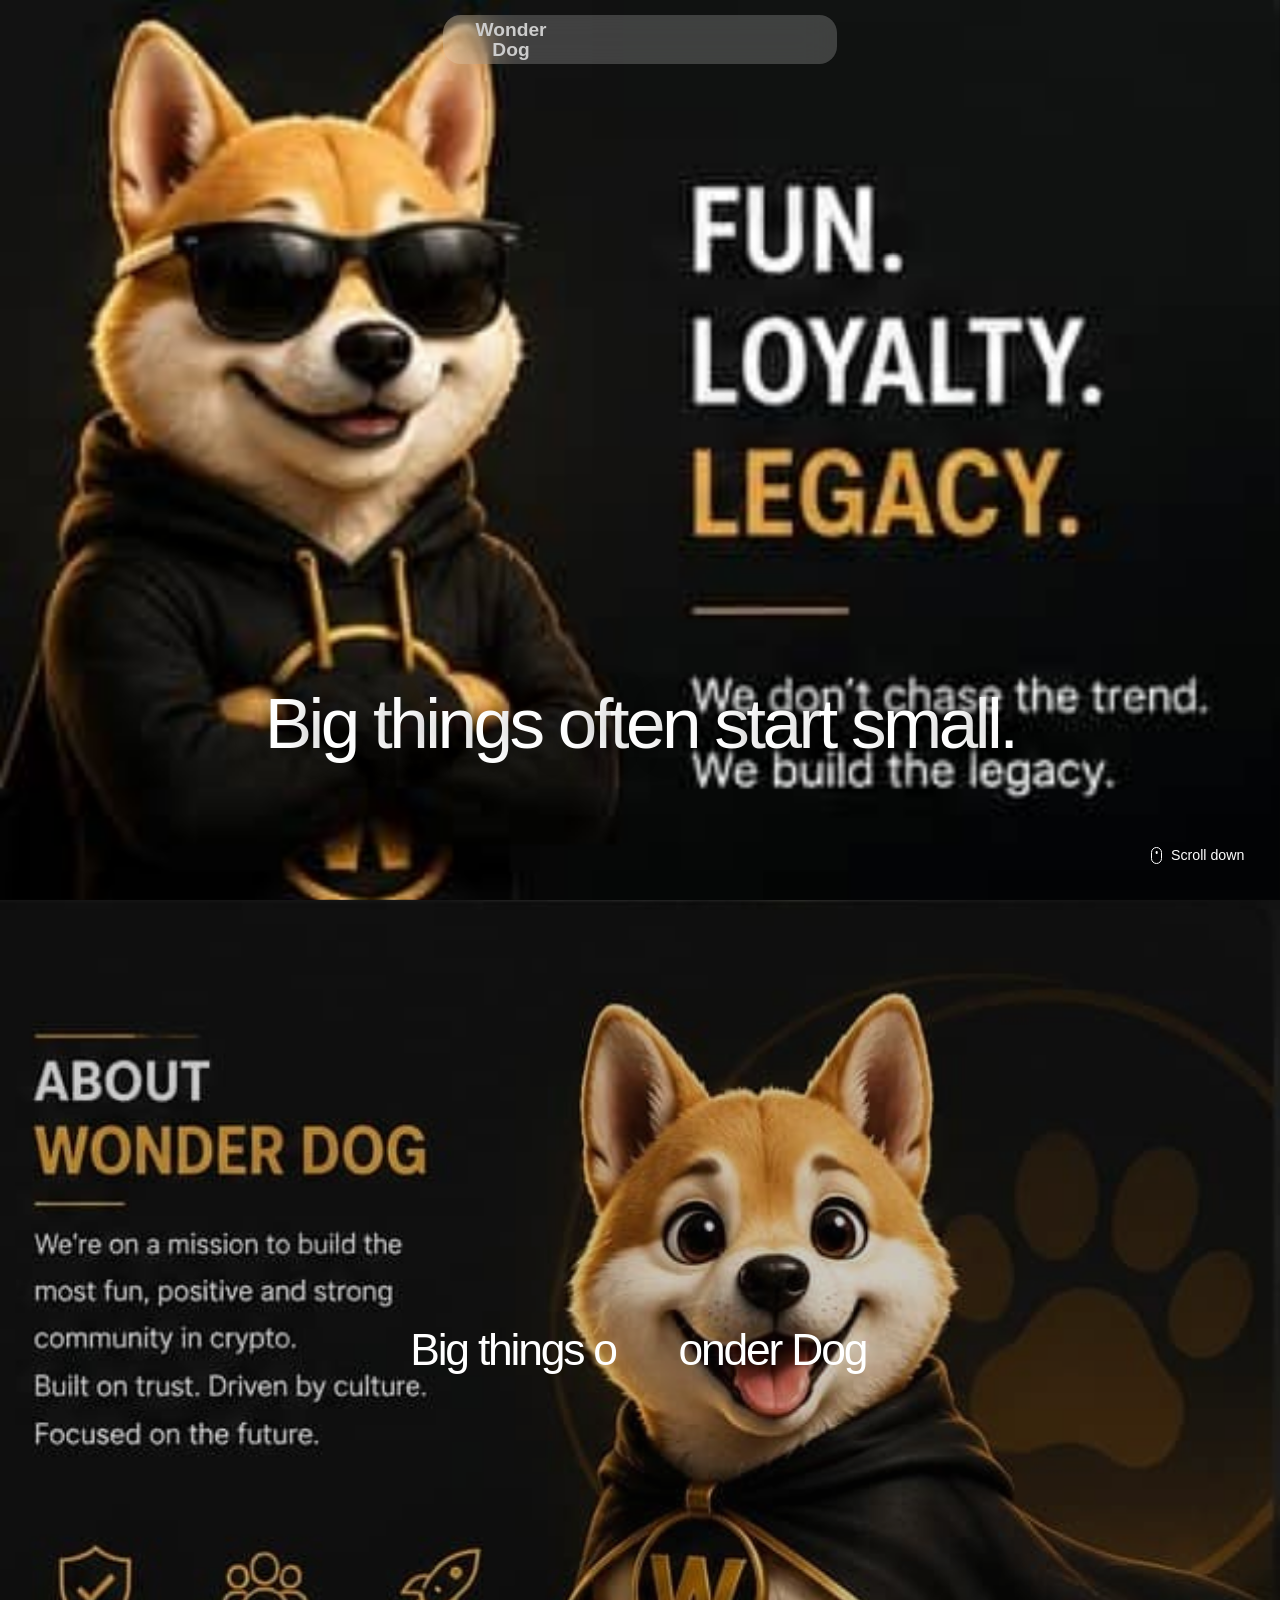
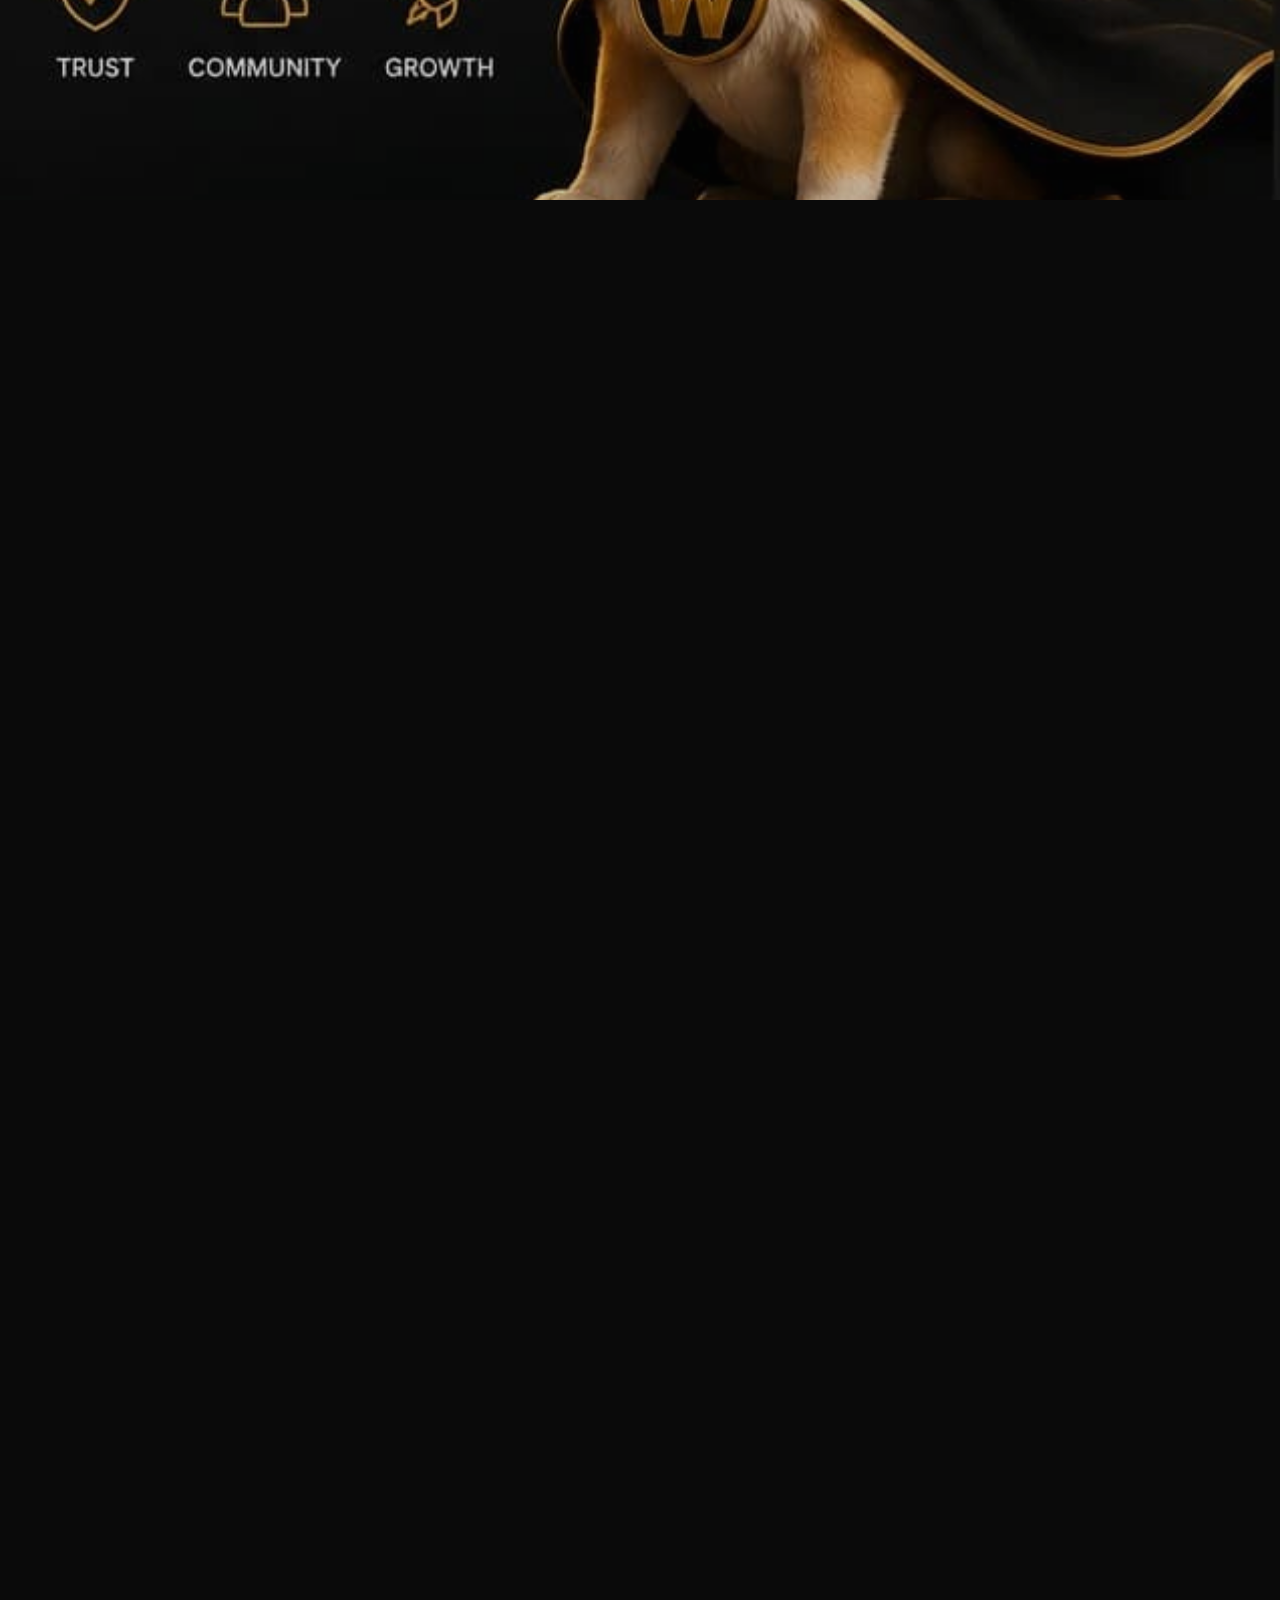
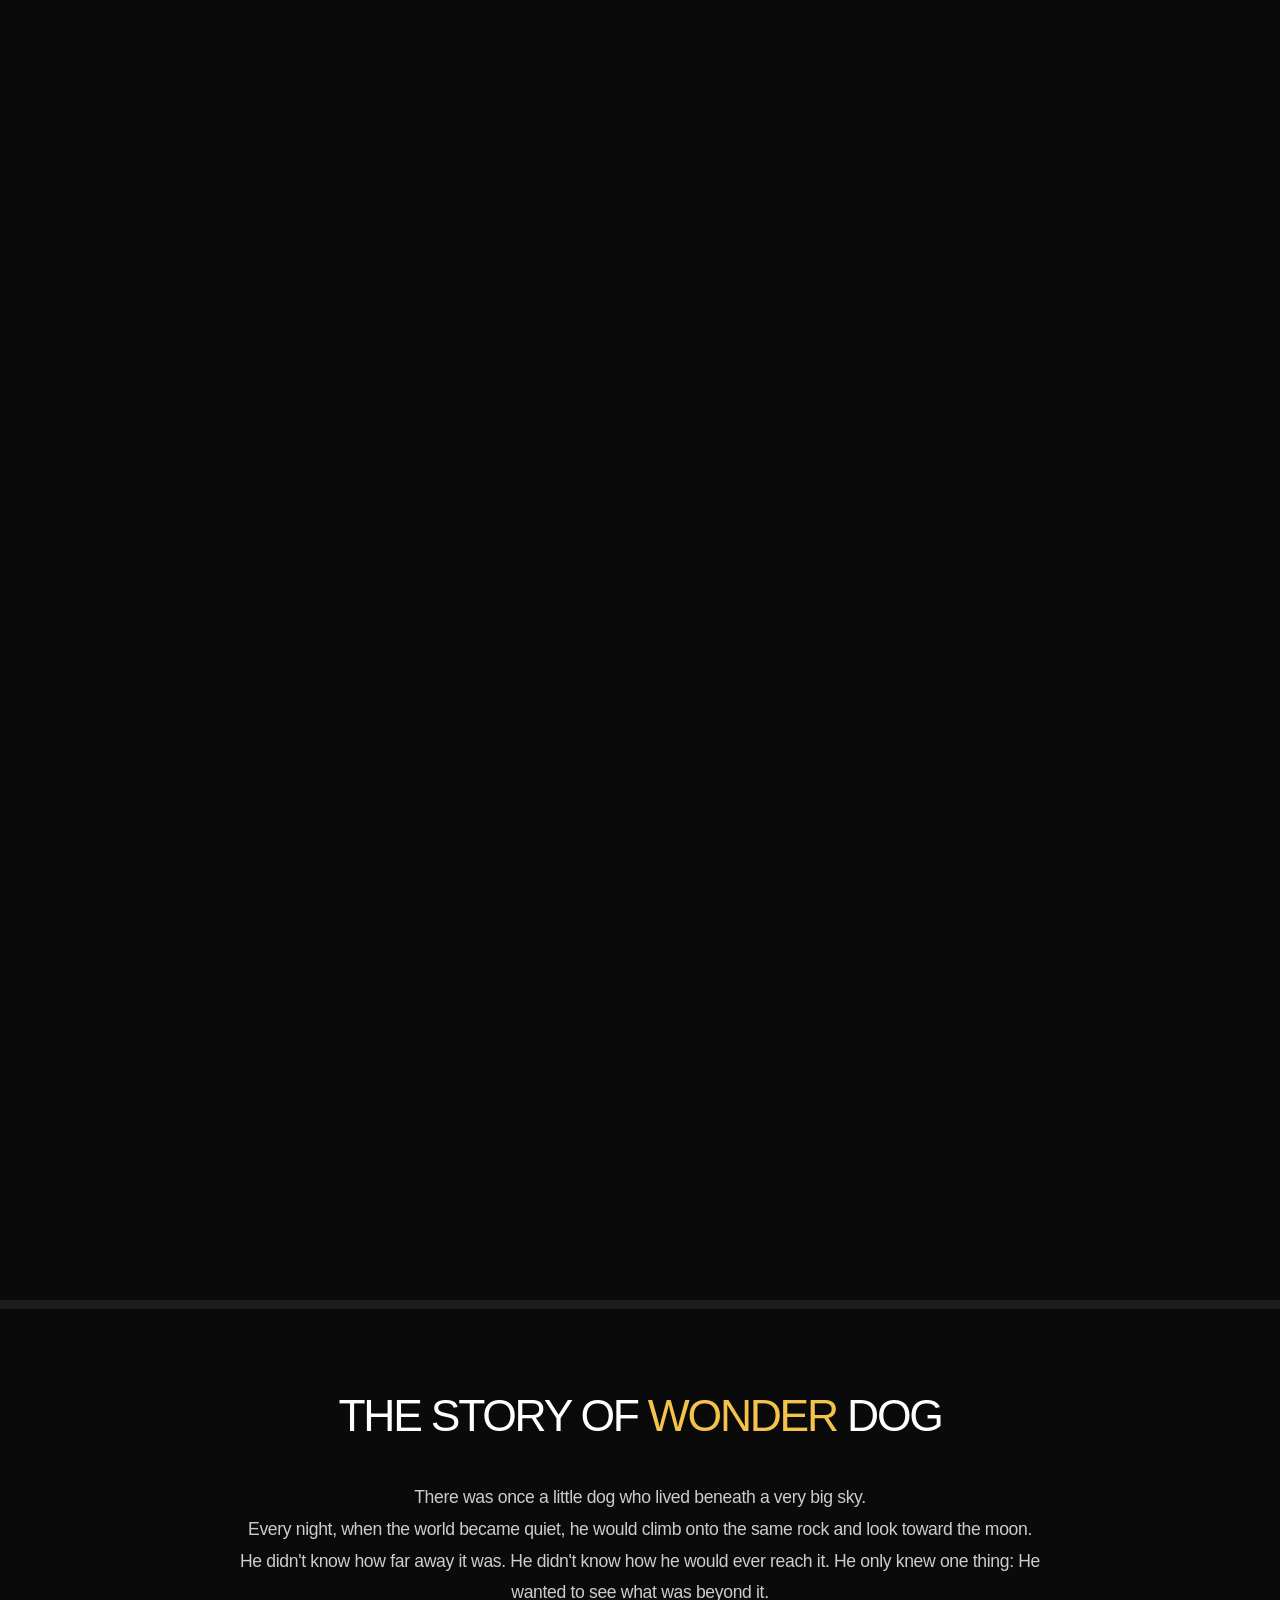
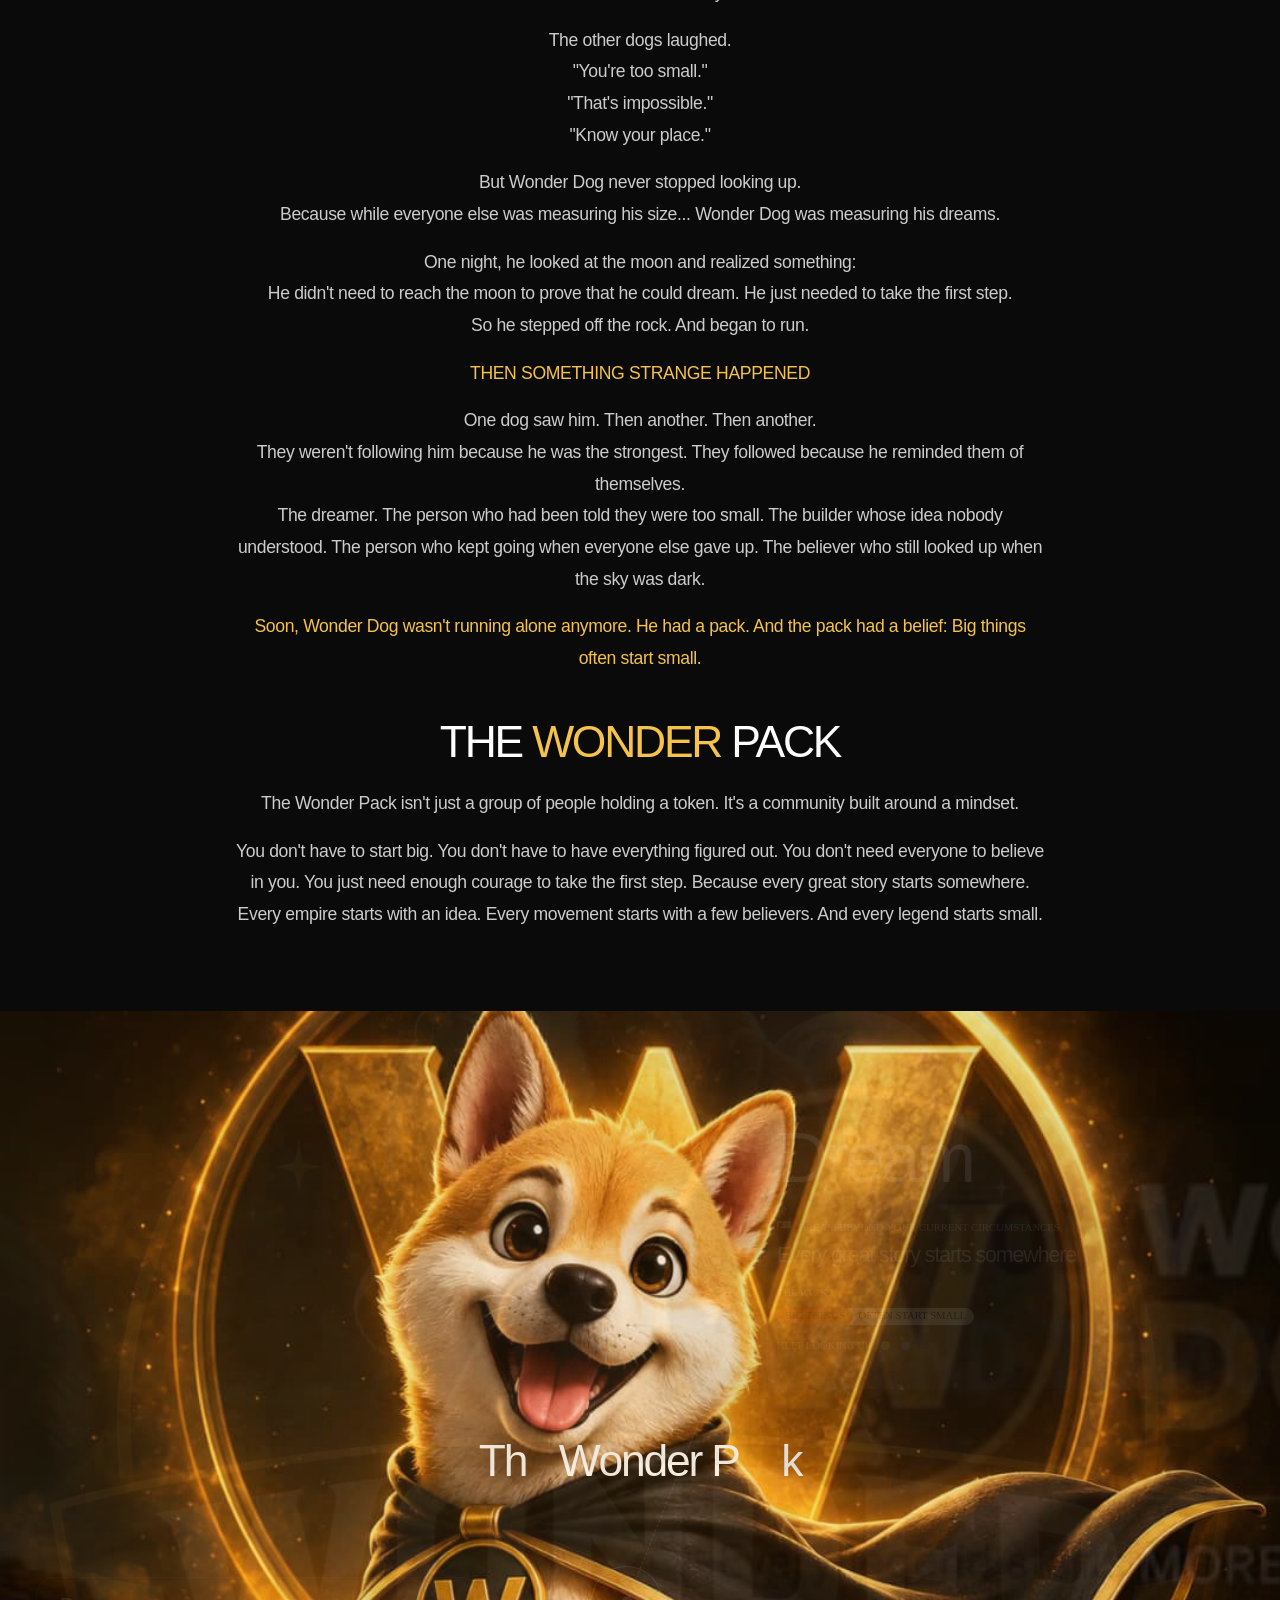
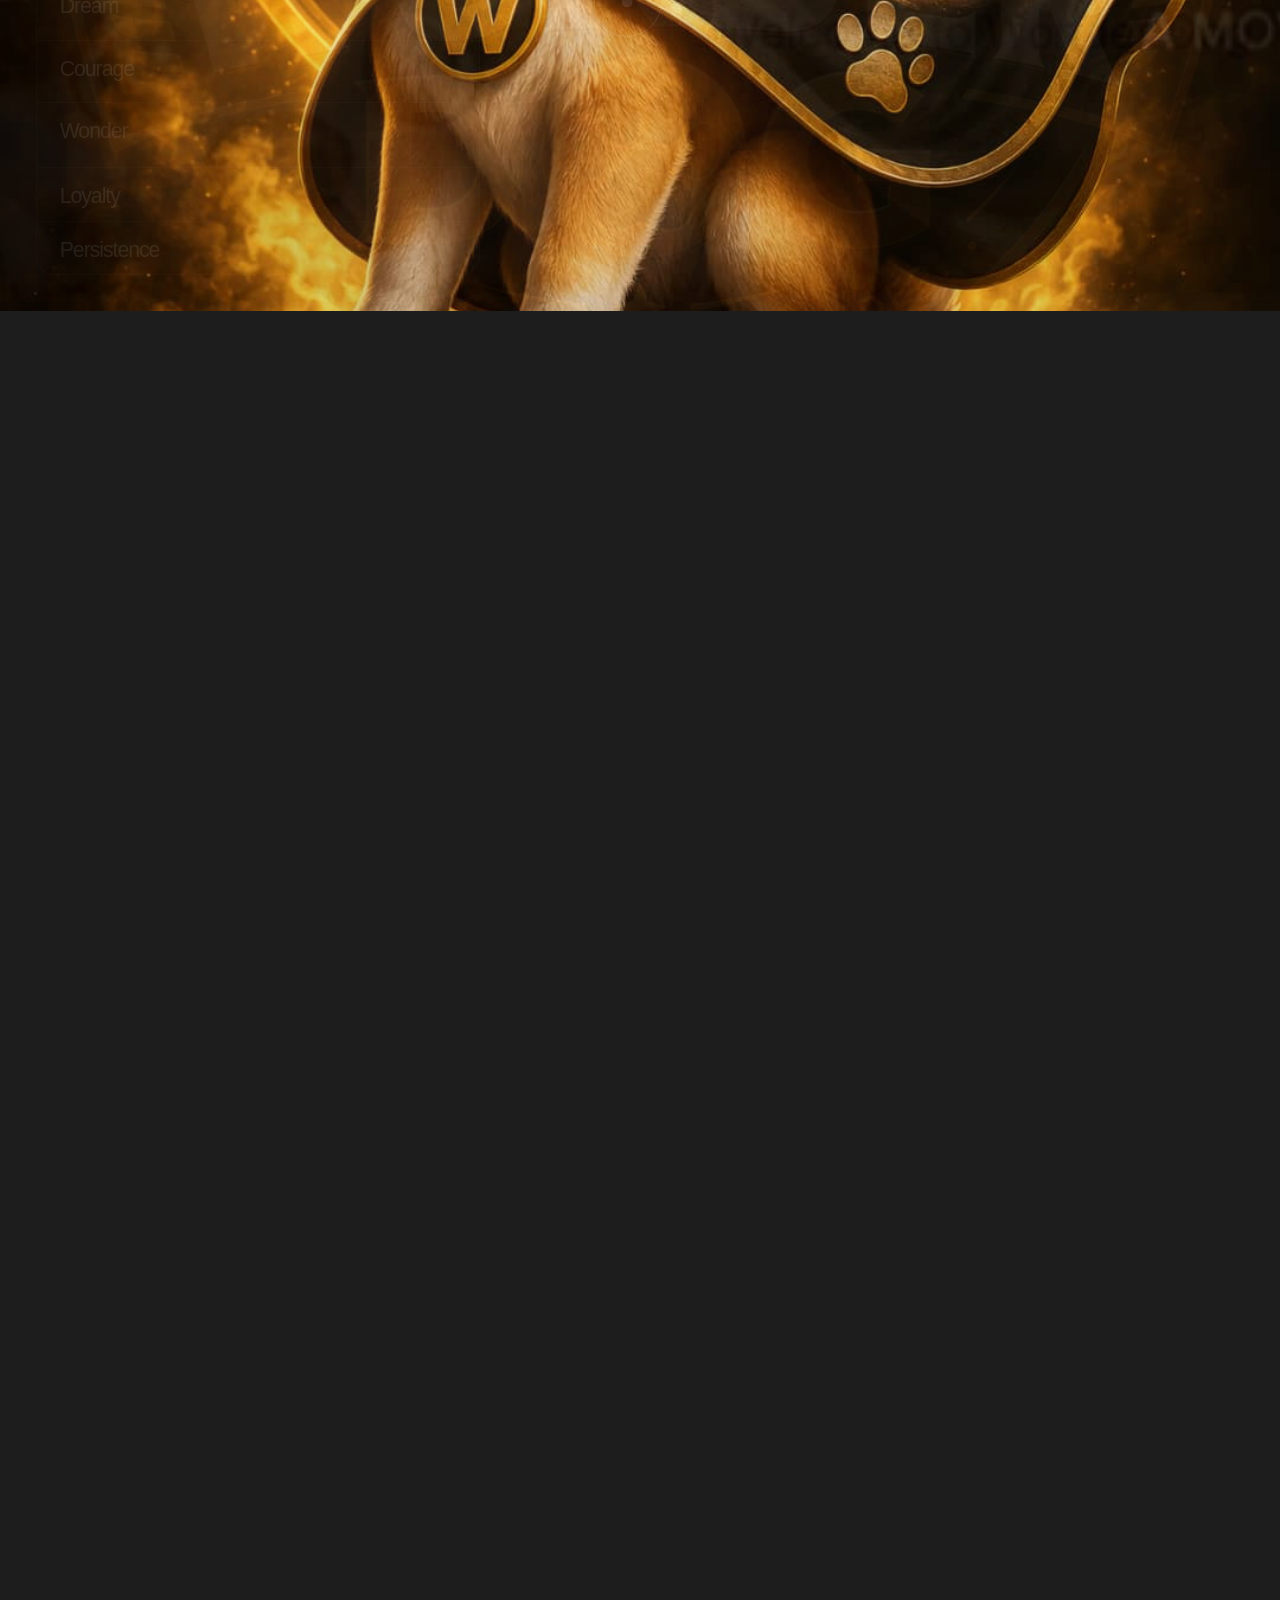
==== commit 5264ea6b: "Update index.html" ====
--- a/index.html
+++ b/index.html
@@ -1,7 +1,7 @@
 <!DOCTYPE html>
 <!-- saved from url=(0027)https://toptier.relats.com/ -->
 <html id="html" lang="en" class="desktop windows chrome lenis lenis-smooth" style="--vh: 6.95px; --vhr: 6.952000122070313px; --vho: 8.16px; --vhd: 0.0020001220703127487px;"><head><meta http-equiv="Content-Type" content="text/html; charset=UTF-8">
-    <script async="" src="./Relats _ Top tier solutions_files/clarity.js.download"></script><script async="" src="./Relats _ Top tier solutions_files/rttl4emcsp"></script><script type="text/javascript">
+    <script async="" src="./clarity.js.download"></script><script async="" src="./rttl4emcsp"></script><script type="text/javascript">
     (function(c,l,a,r,i,t,y){
         c[a]=c[a]||function(){(c[a].q=c[a].q||[]).push(arguments)};
         t=l.createElement(r);t.async=1;t.src="https://www.clarity.ms/tag/"+i;
@@ -27,10 +27,10 @@
     <script>history.scrollRestoration = "manual"</script>
 
     <link href="https://toptier.relats.com/wp-content/themes/relats/img/favicon/favicon.ico" rel="shortcut icon">
-    <link href="./Relats _ Top tier solutions_files/style.css" rel="stylesheet">
-
-    <link rel="preload" href="./Relats _ Top tier solutions_files/vendor.min.js.download" as="script">
-    <link rel="preload" href="./Relats _ Top tier solutions_files/app.min.js.download" as="script">
+    <link href="./style.css" rel="stylesheet">
+
+    <link rel="preload" href="./vendor.min.js.download" as="script">
+    <link rel="preload" href="./app.min.js.download" as="script">
 
     <meta name="description" content="Wonder Dog — an Ethereum-native meme community built around the belief that big things often start small.">
     <meta name="robots" content="follow, index, max-snippet:-1, max-video-preview:-1, max-image-preview:large">
--- a/style.css
+++ b/style.css
@@ -0,0 +1,25 @@
+.fa{font-family:Font Awesome\ 6 Pro;font-family:var(--fa-style-family,"Font Awesome 6 Pro");font-weight:900;font-weight:var(--fa-style,900)}.fa,.fa-brands,.fa-classic,.fa-duotone,.fa-light,.fa-regular,.fa-sharp,.fa-sharp-solid,.fa-solid,.fa-thin,.fab,.fad,.fal,.far,.fas,.fasl,.fasr,.fass,.fat{-moz-osx-font-smoothing:grayscale;-webkit-font-smoothing:antialiased;font-feature-settings:normal;display:inline-block;display:var(--fa-display,inline-block);font-style:normal;font-variant:normal;line-height:1;text-rendering:auto}.fa-classic,.fa-light,.fa-regular,.fa-solid,.fa-thin,.fal,.far,.fas,.fat{font-family:Font Awesome\ 6 Pro}.fa-brands,.fab{font-family:Font Awesome\ 6 Brands}.fa-classic.fa-duotone,.fa-duotone,.fad{font-family:Font Awesome\ 6 Duotone}.fa-sharp,.fasl,.fasr,.fass{font-family:Font Awesome\ 6 Sharp}.fa-sharp,.fass{font-weight:900}.fa-1x{font-size:1em}.fa-2x{font-size:2em}.fa-3x{font-size:3em}.fa-4x{font-size:4em}.fa-5x{font-size:5em}.fa-6x{font-size:6em}.fa-7x{font-size:7em}.fa-8x{font-size:8em}.fa-9x{font-size:9em}.fa-10x{font-size:10em}.fa-2xs{font-size:.625em;line-height:.1em;vertical-align:.225em}.fa-xs{font-size:.75em;line-height:.08333em;vertical-align:.125em}.fa-sm{font-size:.875em;line-height:.07143em;vertical-align:.05357em}.fa-lg{font-size:1.25em;line-height:.05em;vertical-align:-.075em}.fa-xl{font-size:1.5em;line-height:.04167em;vertical-align:-.125em}.fa-2xl{font-size:2em;line-height:.03125em;vertical-align:-.1875em}.fa-fw{text-align:center;width:1.25em}.fa-ul{list-style-type:none;margin-left:2.5em;margin-left:var(--fa-li-margin,2.5em);padding-left:0}.fa-ul>li{position:relative}.fa-li{left:calc(2em*-1);left:calc(var(--fa-li-width, 2em)*-1);line-height:inherit;position:absolute;text-align:center;width:2em;width:var(--fa-li-width,2em)}.fa-border{border:.08em solid #eee;border:var(--fa-border-width,.08em) var(--fa-border-style,solid) var(--fa-border-color,#eee);border-radius:.1em;border-radius:var(--fa-border-radius,.1em);padding:.2em .25em .15em;padding:var(--fa-border-padding,.2em .25em .15em)}.fa-pull-left{float:left;margin-right:.3em;margin-right:var(--fa-pull-margin,.3em)}.fa-pull-right{float:right;margin-left:.3em;margin-left:var(--fa-pull-margin,.3em)}.fa-beat{animation-delay:0s;animation-delay:var(--fa-animation-delay,0s);animation-direction:normal;animation-direction:var(--fa-animation-direction,normal);animation-duration:1s;animation-duration:var(--fa-animation-duration,1s);animation-iteration-count:infinite;animation-iteration-count:var(--fa-animation-iteration-count,infinite);animation-name:fa-beat;animation-timing-function:ease-in-out;animation-timing-function:var(--fa-animation-timing,ease-in-out)}.fa-bounce{animation-delay:0s;animation-delay:var(--fa-animation-delay,0s);animation-direction:normal;animation-direction:var(--fa-animation-direction,normal);animation-duration:1s;animation-duration:var(--fa-animation-duration,1s);animation-iteration-count:infinite;animation-iteration-count:var(--fa-animation-iteration-count,infinite);animation-name:fa-bounce;animation-timing-function:cubic-bezier(.28,.84,.42,1);animation-timing-function:var(--fa-animation-timing,cubic-bezier(.28,.84,.42,1))}.fa-fade{animation-iteration-count:infinite;animation-iteration-count:var(--fa-animation-iteration-count,infinite);animation-name:fa-fade;animation-timing-function:cubic-bezier(.4,0,.6,1);animation-timing-function:var(--fa-animation-timing,cubic-bezier(.4,0,.6,1))}.fa-beat-fade,.fa-fade{animation-delay:0s;animation-delay:var(--fa-animation-delay,0s);animation-direction:normal;animation-direction:var(--fa-animation-direction,normal);animation-duration:1s;animation-duration:var(--fa-animation-duration,1s)}.fa-beat-fade{animation-iteration-count:infinite;animation-iteration-count:var(--fa-animation-iteration-count,infinite);animation-name:fa-beat-fade;animation-timing-function:cubic-bezier(.4,0,.6,1);animation-timing-function:var(--fa-animation-timing,cubic-bezier(.4,0,.6,1))}.fa-flip{animation-delay:0s;animation-delay:var(--fa-animation-delay,0s);animation-direction:normal;animation-direction:var(--fa-animation-direction,normal);animation-duration:1s;animation-duration:var(--fa-animation-duration,1s);animation-iteration-count:infinite;animation-iteration-count:var(--fa-animation-iteration-count,infinite);animation-name:fa-flip;animation-timing-function:ease-in-out;animation-timing-function:var(--fa-animation-timing,ease-in-out)}.fa-shake{animation-duration:1s;animation-duration:var(--fa-animation-duration,1s);animation-iteration-count:infinite;animation-iteration-count:var(--fa-animation-iteration-count,infinite);animation-name:fa-shake;animation-timing-function:linear;animation-timing-function:var(--fa-animation-timing,linear)}.fa-shake,.fa-spin{animation-delay:0s;animation-delay:var(--fa-animation-delay,0s);animation-direction:normal;animation-direction:var(--fa-animation-direction,normal)}.fa-spin{animation-duration:2s;animation-duration:var(--fa-animation-duration,2s);animation-iteration-count:infinite;animation-iteration-count:var(--fa-animation-iteration-count,infinite);animation-name:fa-spin;animation-timing-function:linear;animation-timing-function:var(--fa-animation-timing,linear)}.fa-spin-reverse{--fa-animation-direction:reverse}.fa-pulse,.fa-spin-pulse{animation-direction:normal;animation-direction:var(--fa-animation-direction,normal);animation-duration:1s;animation-duration:var(--fa-animation-duration,1s);animation-iteration-count:infinite;animation-iteration-count:var(--fa-animation-iteration-count,infinite);animation-name:fa-spin;animation-timing-function:steps(8);animation-timing-function:var(--fa-animation-timing,steps(8))}@media (prefers-reduced-motion:reduce){.fa-beat,.fa-beat-fade,.fa-bounce,.fa-fade,.fa-flip,.fa-pulse,.fa-shake,.fa-spin,.fa-spin-pulse{animation-delay:-1ms;animation-duration:1ms;animation-iteration-count:1;transition-delay:0s;transition-duration:0s}}@keyframes fa-beat{0%,90%{transform:scale(1)}45%{transform:scale(1.25);transform:scale(var(--fa-beat-scale,1.25))}}@keyframes fa-bounce{0%{transform:scale(1) translateY(0)}10%{transform:scale(1.1,.9) translateY(0);transform:scale(var(--fa-bounce-start-scale-x,1.1),var(--fa-bounce-start-scale-y,.9)) translateY(0)}30%{transform:scale(.9,1.1) translateY(-.5em);transform:scale(var(--fa-bounce-jump-scale-x,.9),var(--fa-bounce-jump-scale-y,1.1)) translateY(var(--fa-bounce-height,-.5em))}50%{transform:scale(1.05,.95) translateY(0);transform:scale(var(--fa-bounce-land-scale-x,1.05),var(--fa-bounce-land-scale-y,.95)) translateY(0)}57%{transform:scale(1) translateY(-.125em);transform:scale(1) translateY(var(--fa-bounce-rebound,-.125em))}64%{transform:scale(1) translateY(0)}to{transform:scale(1) translateY(0)}}@keyframes fa-fade{50%{opacity:.4;opacity:var(--fa-fade-opacity,.4)}}@keyframes fa-beat-fade{0%,to{opacity:.4;opacity:var(--fa-beat-fade-opacity,.4);transform:scale(1)}50%{opacity:1;transform:scale(1.125);transform:scale(var(--fa-beat-fade-scale,1.125))}}@keyframes fa-flip{50%{transform:rotate3d(0,1,0,-180deg);transform:rotate3d(var(--fa-flip-x,0),var(--fa-flip-y,1),var(--fa-flip-z,0),var(--fa-flip-angle,-180deg))}}@keyframes fa-shake{0%{transform:rotate(-15deg)}4%{transform:rotate(15deg)}24%,8%{transform:rotate(-18deg)}12%,28%{transform:rotate(18deg)}16%{transform:rotate(-22deg)}20%{transform:rotate(22deg)}32%{transform:rotate(-12deg)}36%{transform:rotate(12deg)}40%,to{transform:rotate(0deg)}}@keyframes fa-spin{0%{transform:rotate(0deg)}to{transform:rotate(1turn)}}.fa-rotate-90{transform:rotate(90deg)}.fa-rotate-180{transform:rotate(180deg)}.fa-rotate-270{transform:rotate(270deg)}.fa-flip-horizontal{transform:scaleX(-1)}.fa-flip-vertical{transform:scaleY(-1)}.fa-flip-both,.fa-flip-horizontal.fa-flip-vertical{transform:scale(-1)}.fa-rotate-by{transform:rotate(none);transform:rotate(var(--fa-rotate-angle,none))}.fa-stack{display:inline-block;height:2em;line-height:2em;position:relative;vertical-align:middle;width:2.5em}.fa-stack-1x,.fa-stack-2x{left:0;position:absolute;text-align:center;width:100%;z-index:auto;z-index:var(--fa-stack-z-index,auto)}.fa-stack-1x{line-height:inherit}.fa-stack-2x{font-size:2em}.fa-inverse{color:#fff;color:var(--fa-inverse,#fff)}.fa-0:before{content:"\30"}.fa-1:before{content:"\31"}.fa-2:before{content:"\32"}.fa-3:before{content:"\33"}.fa-4:before{content:"\34"}.fa-5:before{content:"\35"}.fa-6:before{content:"\36"}.fa-7:before{content:"\37"}.fa-8:before{content:"\38"}.fa-9:before{content:"\39"}.fa-fill-drip:before{content:"\f576"}.fa-arrows-to-circle:before{content:"\e4bd"}.fa-chevron-circle-right:before,.fa-circle-chevron-right:before{content:"\f138"}.fa-wagon-covered:before{content:"\f8ee"}.fa-line-height:before{content:"\f871"}.fa-bagel:before{content:"\e3d7"}.fa-transporter-7:before{content:"\e2a8"}.fa-at:before{content:"\40"}.fa-rectangles-mixed:before{content:"\e323"}.fa-phone-arrow-up-right:before,.fa-phone-arrow-up:before,.fa-phone-outgoing:before{content:"\e224"}.fa-trash-alt:before,.fa-trash-can:before{content:"\f2ed"}.fa-circle-l:before{content:"\e114"}.fa-head-side-goggles:before,.fa-head-vr:before{content:"\f6ea"}.fa-text-height:before{content:"\f034"}.fa-user-times:before,.fa-user-xmark:before{content:"\f235"}.fa-face-hand-yawn:before{content:"\e379"}.fa-gauge-simple-min:before,.fa-tachometer-slowest:before{content:"\f62d"}.fa-stethoscope:before{content:"\f0f1"}.fa-coffin:before{content:"\f6c6"}.fa-comment-alt:before,.fa-message:before{content:"\f27a"}.fa-bowl-salad:before,.fa-salad:before{content:"\f81e"}.fa-info:before{content:"\f129"}.fa-robot-astromech:before{content:"\e2d2"}.fa-ring-diamond:before{content:"\e5ab"}.fa-fondue-pot:before{content:"\e40d"}.fa-theta:before{content:"\f69e"}.fa-face-hand-peeking:before{content:"\e481"}.fa-square-user:before{content:"\e283"}.fa-compress-alt:before,.fa-down-left-and-up-right-to-center:before{content:"\f422"}.fa-explosion:before{content:"\e4e9"}.fa-file-alt:before,.fa-file-lines:before,.fa-file-text:before{content:"\f15c"}.fa-wave-square:before{content:"\f83e"}.fa-ring:before{content:"\f70b"}.fa-building-un:before{content:"\e4d9"}.fa-dice-three:before{content:"\f527"}.fa-tire-pressure-warning:before{content:"\f633"}.fa-wifi-2:before,.fa-wifi-fair:before{content:"\f6ab"}.fa-calendar-alt:before,.fa-calendar-days:before{content:"\f073"}.fa-mp3-player:before{content:"\f8ce"}.fa-anchor-circle-check:before{content:"\e4aa"}.fa-tally-4:before{content:"\e297"}.fa-rectangle-history:before{content:"\e4a2"}.fa-building-circle-arrow-right:before{content:"\e4d1"}.fa-volleyball-ball:before,.fa-volleyball:before{content:"\f45f"}.fa-sun-haze:before{content:"\f765"}.fa-text-size:before{content:"\f894"}.fa-ufo:before{content:"\e047"}.fa-fork:before,.fa-utensil-fork:before{content:"\f2e3"}.fa-arrows-up-to-line:before{content:"\e4c2"}.fa-mobile-signal:before{content:"\e1ef"}.fa-barcode-scan:before{content:"\f465"}.fa-sort-desc:before,.fa-sort-down:before{content:"\f0dd"}.fa-folder-arrow-down:before,.fa-folder-download:before{content:"\e053"}.fa-circle-minus:before,.fa-minus-circle:before{content:"\f056"}.fa-face-icicles:before{content:"\e37c"}.fa-shovel:before{content:"\f713"}.fa-door-open:before{content:"\f52b"}.fa-films:before{content:"\e17a"}.fa-right-from-bracket:before,.fa-sign-out-alt:before{content:"\f2f5"}.fa-face-glasses:before{content:"\e377"}.fa-nfc:before{content:"\e1f7"}.fa-atom:before{content:"\f5d2"}.fa-soap:before{content:"\e06e"}.fa-heart-music-camera-bolt:before,.fa-icons:before{content:"\f86d"}.fa-microphone-alt-slash:before,.fa-microphone-lines-slash:before{content:"\f539"}.fa-closed-captioning-slash:before{content:"\e135"}.fa-calculator-alt:before,.fa-calculator-simple:before{content:"\f64c"}.fa-bridge-circle-check:before{content:"\e4c9"}.fa-sliders-up:before,.fa-sliders-v:before{content:"\f3f1"}.fa-location-minus:before,.fa-map-marker-minus:before{content:"\f609"}.fa-pump-medical:before{content:"\e06a"}.fa-fingerprint:before{content:"\f577"}.fa-ski-boot:before{content:"\e3cc"}.fa-rectangle-sd:before,.fa-standard-definition:before{content:"\e28a"}.fa-h1:before{content:"\f313"}.fa-hand-point-right:before{content:"\f0a4"}.fa-magnifying-glass-location:before,.fa-search-location:before{content:"\f689"}.fa-message-bot:before{content:"\e3b8"}.fa-forward-step:before,.fa-step-forward:before{content:"\f051"}.fa-face-smile-beam:before,.fa-smile-beam:before{content:"\f5b8"}.fa-light-ceiling:before{content:"\e016"}.fa-comment-alt-exclamation:before,.fa-message-exclamation:before{content:"\f4a5"}.fa-bowl-scoop:before,.fa-bowl-shaved-ice:before{content:"\e3de"}.fa-square-x:before{content:"\e286"}.fa-utility-pole-double:before{content:"\e2c4"}.fa-flag-checkered:before{content:"\f11e"}.fa-chevron-double-up:before,.fa-chevrons-up:before{content:"\f325"}.fa-football-ball:before,.fa-football:before{content:"\f44e"}.fa-user-vneck:before{content:"\e461"}.fa-school-circle-exclamation:before{content:"\e56c"}.fa-crop:before{content:"\f125"}.fa-angle-double-down:before,.fa-angles-down:before{content:"\f103"}.fa-users-rectangle:before{content:"\e594"}.fa-people-roof:before{content:"\e537"}.fa-arrow-square-right:before,.fa-square-arrow-right:before{content:"\f33b"}.fa-location-plus:before,.fa-map-marker-plus:before{content:"\f60a"}.fa-lightbulb-exclamation-on:before{content:"\e1ca"}.fa-people-line:before{content:"\e534"}.fa-beer-mug-empty:before,.fa-beer:before{content:"\f0fc"}.fa-crate-empty:before{content:"\e151"}.fa-diagram-predecessor:before{content:"\e477"}.fa-transporter:before{content:"\e042"}.fa-calendar-circle-user:before{content:"\e471"}.fa-arrow-up-long:before,.fa-long-arrow-up:before{content:"\f176"}.fa-person-carry-box:before,.fa-person-carry:before{content:"\f4cf"}.fa-burn:before,.fa-fire-flame-simple:before{content:"\f46a"}.fa-male:before,.fa-person:before{content:"\f183"}.fa-laptop:before{content:"\f109"}.fa-file-csv:before{content:"\f6dd"}.fa-menorah:before{content:"\f676"}.fa-union:before{content:"\f6a2"}.fa-chevron-double-left:before,.fa-chevrons-left:before{content:"\f323"}.fa-circle-heart:before,.fa-heart-circle:before{content:"\f4c7"}.fa-truck-plane:before{content:"\e58f"}.fa-record-vinyl:before{content:"\f8d9"}.fa-bring-forward:before{content:"\f856"}.fa-square-p:before{content:"\e279"}.fa-face-grin-stars:before,.fa-grin-stars:before{content:"\f587"}.fa-sigma:before{content:"\f68b"}.fa-camera-movie:before{content:"\f8a9"}.fa-bong:before{content:"\f55c"}.fa-clarinet:before{content:"\f8ad"}.fa-truck-flatbed:before{content:"\e2b6"}.fa-pastafarianism:before,.fa-spaghetti-monster-flying:before{content:"\f67b"}.fa-arrow-down-up-across-line:before{content:"\e4af"}.fa-leaf-heart:before{content:"\f4cb"}.fa-house-building:before{content:"\e1b1"}.fa-cheese-swiss:before{content:"\f7f0"}.fa-spoon:before,.fa-utensil-spoon:before{content:"\f2e5"}.fa-jar-wheat:before{content:"\e517"}.fa-envelopes-bulk:before,.fa-mail-bulk:before{content:"\f674"}.fa-file-circle-exclamation:before{content:"\e4eb"}.fa-bow-arrow:before{content:"\f6b9"}.fa-cart-xmark:before{content:"\e0dd"}.fa-hexagon-xmark:before,.fa-times-hexagon:before,.fa-xmark-hexagon:before{content:"\f2ee"}.fa-circle-h:before,.fa-hospital-symbol:before{content:"\f47e"}.fa-merge:before{content:"\e526"}.fa-pager:before{content:"\f815"}.fa-cart-minus:before{content:"\e0db"}.fa-address-book:before,.fa-contact-book:before{content:"\f2b9"}.fa-pan-frying:before{content:"\e42c"}.fa-grid-3:before,.fa-grid:before{content:"\e195"}.fa-football-helmet:before{content:"\f44f"}.fa-hand-love:before{content:"\e1a5"}.fa-trees:before{content:"\f724"}.fa-strikethrough:before{content:"\f0cc"}.fa-page:before{content:"\e428"}.fa-k:before{content:"\4b"}.fa-diagram-previous:before{content:"\e478"}.fa-gauge-min:before,.fa-tachometer-alt-slowest:before{content:"\f628"}.fa-folder-grid:before{content:"\e188"}.fa-eggplant:before{content:"\e16c"}.fa-ram:before{content:"\f70a"}.fa-landmark-flag:before{content:"\e51c"}.fa-lips:before{content:"\f600"}.fa-pencil-alt:before,.fa-pencil:before{content:"\f303"}.fa-backward:before{content:"\f04a"}.fa-caret-right:before{content:"\f0da"}.fa-comments:before{content:"\f086"}.fa-file-clipboard:before,.fa-paste:before{content:"\f0ea"}.fa-desktop-arrow-down:before{content:"\e155"}.fa-code-pull-request:before{content:"\e13c"}.fa-pumpkin:before{content:"\f707"}.fa-clipboard-list:before{content:"\f46d"}.fa-pen-field:before{content:"\e211"}.fa-blueberries:before{content:"\e2e8"}.fa-truck-loading:before,.fa-truck-ramp-box:before{content:"\f4de"}.fa-note:before{content:"\e1ff"}.fa-arrow-down-to-square:before{content:"\e096"}.fa-user-check:before{content:"\f4fc"}.fa-cloud-xmark:before{content:"\e35f"}.fa-vial-virus:before{content:"\e597"}.fa-book-alt:before,.fa-book-blank:before{content:"\f5d9"}.fa-golf-flag-hole:before{content:"\e3ac"}.fa-comment-alt-arrow-down:before,.fa-message-arrow-down:before{content:"\e1db"}.fa-face-unamused:before{content:"\e39f"}.fa-sheet-plastic:before{content:"\e571"}.fa-circle-9:before{content:"\e0f6"}.fa-blog:before{content:"\f781"}.fa-user-ninja:before{content:"\f504"}.fa-pencil-slash:before{content:"\e215"}.fa-bowling-pins:before{content:"\f437"}.fa-person-arrow-up-from-line:before{content:"\e539"}.fa-down-right:before{content:"\e16b"}.fa-scroll-torah:before,.fa-torah:before{content:"\f6a0"}.fa-webhook:before{content:"\e5d5"}.fa-blinds-open:before{content:"\f8fc"}.fa-fence:before{content:"\e303"}.fa-arrow-alt-up:before,.fa-up:before{content:"\f357"}.fa-broom-ball:before,.fa-quidditch-broom-ball:before,.fa-quidditch:before{content:"\f458"}.fa-drumstick:before{content:"\f6d6"}.fa-square-v:before{content:"\e284"}.fa-face-awesome:before,.fa-gave-dandy:before{content:"\e409"}.fa-dial-off:before{content:"\e162"}.fa-toggle-off:before{content:"\f204"}.fa-face-smile-horns:before{content:"\e391"}.fa-archive:before,.fa-box-archive:before{content:"\f187"}.fa-grapes:before{content:"\e306"}.fa-person-drowning:before{content:"\e545"}.fa-dial-max:before{content:"\e15e"}.fa-circle-m:before{content:"\e115"}.fa-calendar-image:before{content:"\e0d4"}.fa-caret-circle-down:before,.fa-circle-caret-down:before{content:"\f32d"}.fa-arrow-down-9-1:before,.fa-sort-numeric-desc:before,.fa-sort-numeric-down-alt:before{content:"\f886"}.fa-face-grin-tongue-squint:before,.fa-grin-tongue-squint:before{content:"\f58a"}.fa-shish-kebab:before{content:"\f821"}.fa-spray-can:before{content:"\f5bd"}.fa-alarm-snooze:before{content:"\f845"}.fa-scarecrow:before{content:"\f70d"}.fa-truck-monster:before{content:"\f63b"}.fa-gift-card:before{content:"\f663"}.fa-w:before{content:"\57"}.fa-code-pull-request-draft:before{content:"\e3fa"}.fa-square-b:before{content:"\e264"}.fa-elephant:before{content:"\f6da"}.fa-earth-africa:before,.fa-globe-africa:before{content:"\f57c"}.fa-rainbow:before{content:"\f75b"}.fa-circle-notch:before{content:"\f1ce"}.fa-tablet-alt:before,.fa-tablet-screen-button:before{content:"\f3fa"}.fa-paw:before{content:"\f1b0"}.fa-message-question:before{content:"\e1e3"}.fa-cloud:before{content:"\f0c2"}.fa-trowel-bricks:before{content:"\e58a"}.fa-square-3:before{content:"\e258"}.fa-face-flushed:before,.fa-flushed:before{content:"\f579"}.fa-hospital-user:before{content:"\f80d"}.fa-microwave:before{content:"\e01b"}.fa-chf-sign:before{content:"\e602"}.fa-tent-arrow-left-right:before{content:"\e57f"}.fa-cart-circle-arrow-up:before{content:"\e3f0"}.fa-trash-clock:before{content:"\e2b0"}.fa-gavel:before,.fa-legal:before{content:"\f0e3"}.fa-sprinkler-ceiling:before{content:"\e44c"}.fa-browsers:before{content:"\e0cb"}.fa-trillium:before{content:"\e588"}.fa-music-slash:before{content:"\f8d1"}.fa-truck-ramp:before{content:"\f4e0"}.fa-binoculars:before{content:"\f1e5"}.fa-microphone-slash:before{content:"\f131"}.fa-box-tissue:before{content:"\e05b"}.fa-circle-c:before{content:"\e101"}.fa-star-christmas:before{content:"\f7d4"}.fa-chart-bullet:before{content:"\e0e1"}.fa-motorcycle:before{content:"\f21c"}.fa-tree-christmas:before{content:"\f7db"}.fa-tire-flat:before{content:"\f632"}.fa-sunglasses:before{content:"\f892"}.fa-badge:before{content:"\f335"}.fa-comment-alt-edit:before,.fa-message-edit:before,.fa-message-pen:before{content:"\f4a4"}.fa-bell-concierge:before,.fa-concierge-bell:before{content:"\f562"}.fa-pen-ruler:before,.fa-pencil-ruler:before{content:"\f5ae"}.fa-arrow-progress:before{content:"\e5df"}.fa-chess-rook-alt:before,.fa-chess-rook-piece:before{content:"\f448"}.fa-square-root:before{content:"\f697"}.fa-album-collection-circle-plus:before{content:"\e48e"}.fa-people-arrows-left-right:before,.fa-people-arrows:before{content:"\e068"}.fa-face-angry-horns:before{content:"\e368"}.fa-mars-and-venus-burst:before{content:"\e523"}.fa-tombstone:before{content:"\f720"}.fa-caret-square-right:before,.fa-square-caret-right:before{content:"\f152"}.fa-cut:before,.fa-scissors:before{content:"\f0c4"}.fa-list-music:before{content:"\f8c9"}.fa-sun-plant-wilt:before{content:"\e57a"}.fa-toilets-portable:before{content:"\e584"}.fa-hockey-puck:before{content:"\f453"}.fa-mustache:before{content:"\e5bc"}.fa-hyphen:before{content:"\2d"}.fa-table:before{content:"\f0ce"}.fa-user-chef:before{content:"\e3d2"}.fa-comment-alt-image:before,.fa-message-image:before{content:"\e1e0"}.fa-users-medical:before{content:"\f830"}.fa-sensor-alert:before,.fa-sensor-triangle-exclamation:before{content:"\e029"}.fa-magnifying-glass-arrow-right:before{content:"\e521"}.fa-digital-tachograph:before,.fa-tachograph-digital:before{content:"\f566"}.fa-face-mask:before{content:"\e37f"}.fa-pickleball:before{content:"\e435"}.fa-star-sharp-half:before{content:"\e28c"}.fa-users-slash:before{content:"\e073"}.fa-clover:before{content:"\e139"}.fa-meat:before{content:"\f814"}.fa-mail-reply:before,.fa-reply:before{content:"\f3e5"}.fa-star-and-crescent:before{content:"\f699"}.fa-empty-set:before{content:"\f656"}.fa-house-fire:before{content:"\e50c"}.fa-minus-square:before,.fa-square-minus:before{content:"\f146"}.fa-helicopter:before{content:"\f533"}.fa-bird:before{content:"\e469"}.fa-compass:before{content:"\f14e"}.fa-caret-square-down:before,.fa-square-caret-down:before{content:"\f150"}.fa-heart-half-alt:before,.fa-heart-half-stroke:before{content:"\e1ac"}.fa-file-circle-question:before{content:"\e4ef"}.fa-laptop-code:before{content:"\f5fc"}.fa-joystick:before{content:"\f8c5"}.fa-grill-fire:before{content:"\e5a4"}.fa-rectangle-vertical-history:before{content:"\e237"}.fa-swatchbook:before{content:"\f5c3"}.fa-prescription-bottle:before{content:"\f485"}.fa-bars:before,.fa-navicon:before{content:"\f0c9"}.fa-keyboard-left:before{content:"\e1c3"}.fa-people-group:before{content:"\e533"}.fa-hourglass-3:before,.fa-hourglass-end:before{content:"\f253"}.fa-heart-broken:before,.fa-heart-crack:before{content:"\f7a9"}.fa-face-beam-hand-over-mouth:before{content:"\e47c"}.fa-droplet-percent:before,.fa-humidity:before{content:"\f750"}.fa-external-link-square-alt:before,.fa-square-up-right:before{content:"\f360"}.fa-face-kiss-beam:before,.fa-kiss-beam:before{content:"\f597"}.fa-corn:before{content:"\f6c7"}.fa-roller-coaster:before{content:"\e324"}.fa-photo-film-music:before{content:"\e228"}.fa-radar:before{content:"\e024"}.fa-sickle:before{content:"\f822"}.fa-film:before{content:"\f008"}.fa-coconut:before{content:"\e2f6"}.fa-ruler-horizontal:before{content:"\f547"}.fa-shield-cross:before{content:"\f712"}.fa-cassette-tape:before{content:"\f8ab"}.fa-square-terminal:before{content:"\e32a"}.fa-people-robbery:before{content:"\e536"}.fa-lightbulb:before{content:"\f0eb"}.fa-caret-left:before{content:"\f0d9"}.fa-comment-middle:before{content:"\e149"}.fa-trash-can-list:before{content:"\e2ab"}.fa-block:before{content:"\e46a"}.fa-circle-exclamation:before,.fa-exclamation-circle:before{content:"\f06a"}.fa-school-circle-xmark:before{content:"\e56d"}.fa-arrow-right-from-bracket:before,.fa-sign-out:before{content:"\f08b"}.fa-face-frown-slight:before{content:"\e376"}.fa-chevron-circle-down:before,.fa-circle-chevron-down:before{content:"\f13a"}.fa-sidebar-flip:before{content:"\e24f"}.fa-unlock-alt:before,.fa-unlock-keyhole:before{content:"\f13e"}.fa-temperature-list:before{content:"\e299"}.fa-cloud-showers-heavy:before{content:"\f740"}.fa-headphones-alt:before,.fa-headphones-simple:before{content:"\f58f"}.fa-sitemap:before{content:"\f0e8"}.fa-pipe-section:before{content:"\e438"}.fa-space-station-moon-alt:before,.fa-space-station-moon-construction:before{content:"\e034"}.fa-circle-dollar-to-slot:before,.fa-donate:before{content:"\f4b9"}.fa-memory:before{content:"\f538"}.fa-face-sleeping:before{content:"\e38d"}.fa-road-spikes:before{content:"\e568"}.fa-fire-burner:before{content:"\e4f1"}.fa-squirrel:before{content:"\f71a"}.fa-arrow-to-top:before,.fa-arrow-up-to-line:before{content:"\f341"}.fa-flag:before{content:"\f024"}.fa-face-cowboy-hat:before{content:"\e36e"}.fa-hanukiah:before{content:"\f6e6"}.fa-chart-scatter-3d:before{content:"\e0e8"}.fa-display-chart-up:before{content:"\e5e3"}.fa-square-code:before{content:"\e267"}.fa-feather:before{content:"\f52d"}.fa-volume-down:before,.fa-volume-low:before{content:"\f027"}.fa-times-to-slot:before,.fa-vote-nay:before,.fa-xmark-to-slot:before{content:"\f771"}.fa-box-alt:before,.fa-box-taped:before{content:"\f49a"}.fa-comment-slash:before{content:"\f4b3"}.fa-swords:before{content:"\f71d"}.fa-cloud-sun-rain:before{content:"\f743"}.fa-album:before{content:"\f89f"}.fa-circle-n:before{content:"\e118"}.fa-compress:before{content:"\f066"}.fa-wheat-alt:before,.fa-wheat-awn:before{content:"\e2cd"}.fa-ankh:before{content:"\f644"}.fa-hands-holding-child:before{content:"\e4fa"}.fa-asterisk:before{content:"\2a"}.fa-key-skeleton-left-right:before{content:"\e3b4"}.fa-comment-lines:before{content:"\f4b0"}.fa-luchador-mask:before,.fa-luchador:before,.fa-mask-luchador:before{content:"\f455"}.fa-check-square:before,.fa-square-check:before{content:"\f14a"}.fa-shredder:before{content:"\f68a"}.fa-book-open-alt:before,.fa-book-open-cover:before{content:"\e0c0"}.fa-sandwich:before{content:"\f81f"}.fa-peseta-sign:before{content:"\e221"}.fa-parking-slash:before,.fa-square-parking-slash:before{content:"\f617"}.fa-train-tunnel:before{content:"\e454"}.fa-header:before,.fa-heading:before{content:"\f1dc"}.fa-ghost:before{content:"\f6e2"}.fa-face-anguished:before{content:"\e369"}.fa-hockey-sticks:before{content:"\f454"}.fa-abacus:before{content:"\f640"}.fa-film-alt:before,.fa-film-simple:before{content:"\f3a0"}.fa-list-squares:before,.fa-list:before{content:"\f03a"}.fa-tree-palm:before{content:"\f82b"}.fa-phone-square-alt:before,.fa-square-phone-flip:before{content:"\f87b"}.fa-cart-plus:before{content:"\f217"}.fa-gamepad:before{content:"\f11b"}.fa-border-center-v:before{content:"\f89d"}.fa-circle-dot:before,.fa-dot-circle:before{content:"\f192"}.fa-clipboard-medical:before{content:"\e133"}.fa-dizzy:before,.fa-face-dizzy:before{content:"\f567"}.fa-egg:before{content:"\f7fb"}.fa-arrow-alt-to-top:before,.fa-up-to-line:before{content:"\f34d"}.fa-house-medical-circle-xmark:before{content:"\e513"}.fa-watch-fitness:before{content:"\f63e"}.fa-clock-nine-thirty:before{content:"\e34d"}.fa-campground:before{content:"\f6bb"}.fa-folder-plus:before{content:"\f65e"}.fa-jug:before{content:"\f8c6"}.fa-futbol-ball:before,.fa-futbol:before,.fa-soccer-ball:before{content:"\f1e3"}.fa-snow-blowing:before{content:"\f761"}.fa-paint-brush:before,.fa-paintbrush:before{content:"\f1fc"}.fa-lock:before{content:"\f023"}.fa-arrow-down-from-line:before,.fa-arrow-from-top:before{content:"\f345"}.fa-gas-pump:before{content:"\f52f"}.fa-signal-alt-slash:before,.fa-signal-bars-slash:before{content:"\f694"}.fa-monkey:before{content:"\f6fb"}.fa-pro:before,.fa-rectangle-pro:before{content:"\e235"}.fa-house-night:before{content:"\e010"}.fa-hot-tub-person:before,.fa-hot-tub:before{content:"\f593"}.fa-blanket:before{content:"\f498"}.fa-map-location:before,.fa-map-marked:before{content:"\f59f"}.fa-house-flood-water:before{content:"\e50e"}.fa-comments-question-check:before{content:"\e14f"}.fa-tree:before{content:"\f1bb"}.fa-arrows-cross:before{content:"\e0a2"}.fa-backpack:before{content:"\f5d4"}.fa-square-small:before{content:"\e27e"}.fa-folder-arrow-up:before,.fa-folder-upload:before{content:"\e054"}.fa-bridge-lock:before{content:"\e4cc"}.fa-crosshairs-simple:before{content:"\e59f"}.fa-sack-dollar:before{content:"\f81d"}.fa-edit:before,.fa-pen-to-square:before{content:"\f044"}.fa-sliders-h-square:before,.fa-square-sliders:before{content:"\f3f0"}.fa-car-side:before{content:"\f5e4"}.fa-comment-middle-top-alt:before,.fa-message-middle-top:before{content:"\e1e2"}.fa-lightbulb-on:before{content:"\f672"}.fa-knife:before,.fa-utensil-knife:before{content:"\f2e4"}.fa-share-alt:before,.fa-share-nodes:before{content:"\f1e0"}.fa-display-chart-up-circle-dollar:before{content:"\e5e6"}.fa-wave-sine:before{content:"\f899"}.fa-heart-circle-minus:before{content:"\e4ff"}.fa-circle-w:before{content:"\e12c"}.fa-calendar-circle:before,.fa-circle-calendar:before{content:"\e102"}.fa-hourglass-2:before,.fa-hourglass-half:before{content:"\f252"}.fa-microscope:before{content:"\f610"}.fa-sunset:before{content:"\f767"}.fa-sink:before{content:"\e06d"}.fa-calendar-exclamation:before{content:"\f334"}.fa-truck-container-empty:before{content:"\e2b5"}.fa-hand-heart:before{content:"\f4bc"}.fa-bag-shopping:before,.fa-shopping-bag:before{content:"\f290"}.fa-arrow-down-z-a:before,.fa-sort-alpha-desc:before,.fa-sort-alpha-down-alt:before{content:"\f881"}.fa-mitten:before{content:"\f7b5"}.fa-reply-clock:before,.fa-reply-time:before{content:"\e239"}.fa-person-rays:before{content:"\e54d"}.fa-arrow-alt-right:before,.fa-right:before{content:"\f356"}.fa-circle-f:before{content:"\e10e"}.fa-users:before{content:"\f0c0"}.fa-face-pleading:before{content:"\e386"}.fa-eye-slash:before{content:"\f070"}.fa-flask-vial:before{content:"\e4f3"}.fa-police-box:before{content:"\e021"}.fa-cucumber:before{content:"\e401"}.fa-head-side-brain:before{content:"\f808"}.fa-hand-paper:before,.fa-hand:before{content:"\f256"}.fa-biking-mountain:before,.fa-person-biking-mountain:before{content:"\f84b"}.fa-utensils-slash:before{content:"\e464"}.fa-print-magnifying-glass:before,.fa-print-search:before{content:"\f81a"}.fa-folder-bookmark:before{content:"\e186"}.fa-om:before{content:"\f679"}.fa-pi:before{content:"\f67e"}.fa-flask-potion:before,.fa-flask-round-potion:before{content:"\f6e1"}.fa-face-shush:before{content:"\e38c"}.fa-worm:before{content:"\e599"}.fa-house-circle-xmark:before{content:"\e50b"}.fa-plug:before{content:"\f1e6"}.fa-calendar-circle-exclamation:before{content:"\e46e"}.fa-square-i:before{content:"\e272"}.fa-chevron-up:before{content:"\f077"}.fa-face-saluting:before{content:"\e484"}.fa-gauge-simple-low:before,.fa-tachometer-slow:before{content:"\f62c"}.fa-face-persevering:before{content:"\e385"}.fa-camera-circle:before,.fa-circle-camera:before{content:"\e103"}.fa-hand-spock:before{content:"\f259"}.fa-spider-web:before{content:"\f719"}.fa-circle-microphone:before,.fa-microphone-circle:before{content:"\e116"}.fa-book-arrow-up:before{content:"\e0ba"}.fa-popsicle:before{content:"\e43e"}.fa-command:before{content:"\e142"}.fa-blinds:before{content:"\f8fb"}.fa-stopwatch:before{content:"\f2f2"}.fa-saxophone:before{content:"\f8dc"}.fa-square-2:before{content:"\e257"}.fa-field-hockey-stick-ball:before,.fa-field-hockey:before{content:"\f44c"}.fa-arrow-up-square-triangle:before,.fa-sort-shapes-up-alt:before{content:"\f88b"}.fa-face-scream:before{content:"\e38b"}.fa-square-m:before{content:"\e276"}.fa-camera-web:before,.fa-webcam:before{content:"\f832"}.fa-comment-arrow-down:before{content:"\e143"}.fa-lightbulb-cfl:before{content:"\e5a6"}.fa-window-frame-open:before{content:"\e050"}.fa-face-kiss:before,.fa-kiss:before{content:"\f596"}.fa-bridge-circle-xmark:before{content:"\e4cb"}.fa-period:before{content:"\2e"}.fa-face-grin-tongue:before,.fa-grin-tongue:before{content:"\f589"}.fa-up-to-dotted-line:before{content:"\e457"}.fa-thought-bubble:before{content:"\e32e"}.fa-skeleton-ribs:before{content:"\e5cb"}.fa-raygun:before{content:"\e025"}.fa-flute:before{content:"\f8b9"}.fa-acorn:before{content:"\f6ae"}.fa-video-arrow-up-right:before{content:"\e2c9"}.fa-grate-droplet:before{content:"\e194"}.fa-seal-exclamation:before{content:"\e242"}.fa-chess-bishop:before{content:"\f43a"}.fa-message-sms:before{content:"\e1e5"}.fa-coffee-beans:before{content:"\e13f"}.fa-hat-witch:before{content:"\f6e7"}.fa-face-grin-wink:before,.fa-grin-wink:before{content:"\f58c"}.fa-clock-three-thirty:before{content:"\e357"}.fa-deaf:before,.fa-deafness:before,.fa-ear-deaf:before,.fa-hard-of-hearing:before{content:"\f2a4"}.fa-alarm-clock:before{content:"\f34e"}.fa-eclipse:before{content:"\f749"}.fa-face-relieved:before{content:"\e389"}.fa-road-circle-check:before{content:"\e564"}.fa-dice-five:before{content:"\f523"}.fa-minus-octagon:before,.fa-octagon-minus:before{content:"\f308"}.fa-rss-square:before,.fa-square-rss:before{content:"\f143"}.fa-face-zany:before{content:"\e3a4"}.fa-tricycle:before{content:"\e5c3"}.fa-land-mine-on:before{content:"\e51b"}.fa-square-arrow-up-left:before{content:"\e263"}.fa-i-cursor:before{content:"\f246"}.fa-chart-mixed-up-circle-dollar:before{content:"\e5d9"}.fa-salt-shaker:before{content:"\e446"}.fa-stamp:before{content:"\f5bf"}.fa-file-plus:before{content:"\f319"}.fa-draw-square:before{content:"\f5ef"}.fa-toilet-paper-reverse-slash:before,.fa-toilet-paper-under-slash:before{content:"\e2a1"}.fa-stairs:before{content:"\e289"}.fa-drone-alt:before,.fa-drone-front:before{content:"\f860"}.fa-glass-empty:before{content:"\e191"}.fa-dial-high:before{content:"\e15c"}.fa-user-construction:before,.fa-user-hard-hat:before,.fa-user-helmet-safety:before{content:"\f82c"}.fa-i:before{content:"\49"}.fa-hryvnia-sign:before,.fa-hryvnia:before{content:"\f6f2"}.fa-arrow-down-left-and-arrow-up-right-to-center:before{content:"\e092"}.fa-pills:before{content:"\f484"}.fa-face-grin-wide:before,.fa-grin-alt:before{content:"\f581"}.fa-tooth:before{content:"\f5c9"}.fa-basketball-hoop:before{content:"\f435"}.fa-objects-align-bottom:before{content:"\e3bb"}.fa-v:before{content:"\56"}.fa-sparkles:before{content:"\f890"}.fa-squid:before{content:"\e450"}.fa-leafy-green:before{content:"\e41d"}.fa-circle-arrow-up-right:before{content:"\e0fc"}.fa-calendars:before{content:"\e0d7"}.fa-bangladeshi-taka-sign:before{content:"\e2e6"}.fa-bicycle:before{content:"\f206"}.fa-hammer-war:before{content:"\f6e4"}.fa-circle-d:before{content:"\e104"}.fa-spider-black-widow:before{content:"\f718"}.fa-rod-asclepius:before,.fa-rod-snake:before,.fa-staff-aesculapius:before,.fa-staff-snake:before{content:"\e579"}.fa-pear:before{content:"\e20c"}.fa-head-side-cough-slash:before{content:"\e062"}.fa-triangle:before{content:"\f2ec"}.fa-apartment:before{content:"\e468"}.fa-ambulance:before,.fa-truck-medical:before{content:"\f0f9"}.fa-pepper:before{content:"\e432"}.fa-piano:before{content:"\f8d4"}.fa-gun-squirt:before{content:"\e19d"}.fa-wheat-awn-circle-exclamation:before{content:"\e598"}.fa-snowman:before{content:"\f7d0"}.fa-user-alien:before{content:"\e04a"}.fa-shield-check:before{content:"\f2f7"}.fa-mortar-pestle:before{content:"\f5a7"}.fa-road-barrier:before{content:"\e562"}.fa-chart-candlestick:before{content:"\e0e2"}.fa-briefcase-blank:before{content:"\e0c8"}.fa-school:before{content:"\f549"}.fa-igloo:before{content:"\f7ae"}.fa-bracket-round:before,.fa-parenthesis:before{content:"\28"}.fa-joint:before{content:"\f595"}.fa-horse-saddle:before{content:"\f8c3"}.fa-mug-marshmallows:before{content:"\f7b7"}.fa-filters:before{content:"\e17e"}.fa-bell-on:before{content:"\f8fa"}.fa-angle-right:before{content:"\f105"}.fa-dial-med:before{content:"\e15f"}.fa-horse:before{content:"\f6f0"}.fa-q:before{content:"\51"}.fa-monitor-heart-rate:before,.fa-monitor-waveform:before{content:"\f611"}.fa-link-simple:before{content:"\e1cd"}.fa-whistle:before{content:"\f460"}.fa-g:before{content:"\47"}.fa-fragile:before,.fa-wine-glass-crack:before{content:"\f4bb"}.fa-slot-machine:before{content:"\e3ce"}.fa-notes-medical:before{content:"\f481"}.fa-car-wash:before{content:"\f5e6"}.fa-escalator:before{content:"\e171"}.fa-comment-image:before{content:"\e148"}.fa-temperature-2:before,.fa-temperature-half:before,.fa-thermometer-2:before,.fa-thermometer-half:before{content:"\f2c9"}.fa-dong-sign:before{content:"\e169"}.fa-donut:before,.fa-doughnut:before{content:"\e406"}.fa-capsules:before{content:"\f46b"}.fa-poo-bolt:before,.fa-poo-storm:before{content:"\f75a"}.fa-tally-1:before{content:"\e294"}.fa-face-frown-open:before,.fa-frown-open:before{content:"\f57a"}.fa-square-dashed:before{content:"\e269"}.fa-square-j:before{content:"\e273"}.fa-hand-point-up:before{content:"\f0a6"}.fa-money-bill:before{content:"\f0d6"}.fa-arrow-up-big-small:before,.fa-sort-size-up:before{content:"\f88e"}.fa-barcode-read:before{content:"\f464"}.fa-baguette:before{content:"\e3d8"}.fa-bowl-soft-serve:before{content:"\e46b"}.fa-face-holding-back-tears:before{content:"\e482"}.fa-arrow-alt-square-up:before,.fa-square-up:before{content:"\f353"}.fa-subway-tunnel:before,.fa-train-subway-tunnel:before{content:"\e2a3"}.fa-exclamation-square:before,.fa-square-exclamation:before{content:"\f321"}.fa-semicolon:before{content:"\3b"}.fa-bookmark:before{content:"\f02e"}.fa-fan-table:before{content:"\e004"}.fa-align-justify:before{content:"\f039"}.fa-battery-1:before,.fa-battery-low:before{content:"\e0b1"}.fa-credit-card-front:before{content:"\f38a"}.fa-brain-arrow-curved-right:before,.fa-mind-share:before{content:"\f677"}.fa-umbrella-beach:before{content:"\f5ca"}.fa-helmet-un:before{content:"\e503"}.fa-location-smile:before,.fa-map-marker-smile:before{content:"\f60d"}.fa-arrow-left-to-line:before,.fa-arrow-to-left:before{content:"\f33e"}.fa-bullseye:before{content:"\f140"}.fa-nigiri:before,.fa-sushi:before{content:"\e48a"}.fa-comment-alt-captions:before,.fa-message-captions:before{content:"\e1de"}.fa-trash-list:before{content:"\e2b1"}.fa-bacon:before{content:"\f7e5"}.fa-option:before{content:"\e318"}.fa-hand-point-down:before{content:"\f0a7"}.fa-arrow-up-from-bracket:before{content:"\e09a"}.fa-trash-plus:before{content:"\e2b2"}.fa-objects-align-top:before{content:"\e3c0"}.fa-folder-blank:before,.fa-folder:before{content:"\f07b"}.fa-face-anxious-sweat:before{content:"\e36a"}.fa-credit-card-blank:before{content:"\f389"}.fa-file-medical-alt:before,.fa-file-waveform:before{content:"\f478"}.fa-microchip-ai:before{content:"\e1ec"}.fa-mug:before{content:"\f874"}.fa-plane-up-slash:before{content:"\e22e"}.fa-radiation:before{content:"\f7b9"}.fa-pen-circle:before{content:"\e20e"}.fa-bag-seedling:before{content:"\e5f2"}.fa-chart-simple:before{content:"\e473"}.fa-crutches:before{content:"\f7f8"}.fa-circle-parking:before,.fa-parking-circle:before{content:"\f615"}.fa-mars-stroke:before{content:"\f229"}.fa-leaf-oak:before{content:"\f6f7"}.fa-square-bolt:before{content:"\e265"}.fa-vial:before{content:"\f492"}.fa-dashboard:before,.fa-gauge-med:before,.fa-gauge:before,.fa-tachometer-alt-average:before{content:"\f624"}.fa-magic-wand-sparkles:before,.fa-wand-magic-sparkles:before{content:"\e2ca"}.fa-lambda:before{content:"\f66e"}.fa-e:before{content:"\45"}.fa-pizza:before{content:"\f817"}.fa-bowl-chopsticks-noodles:before{content:"\e2ea"}.fa-h3:before{content:"\f315"}.fa-pen-alt:before,.fa-pen-clip:before{content:"\f305"}.fa-bridge-circle-exclamation:before{content:"\e4ca"}.fa-badge-percent:before{content:"\f646"}.fa-user:before{content:"\f007"}.fa-sensor:before{content:"\e028"}.fa-comma:before{content:"\2c"}.fa-school-circle-check:before{content:"\e56b"}.fa-toilet-paper-reverse:before,.fa-toilet-paper-under:before{content:"\e2a0"}.fa-light-emergency:before{content:"\e41f"}.fa-arrow-down-to-arc:before{content:"\e4ae"}.fa-dumpster:before{content:"\f793"}.fa-shuttle-van:before,.fa-van-shuttle:before{content:"\f5b6"}.fa-building-user:before{content:"\e4da"}.fa-light-switch:before{content:"\e017"}.fa-caret-square-left:before,.fa-square-caret-left:before{content:"\f191"}.fa-highlighter:before{content:"\f591"}.fa-heart-rate:before,.fa-wave-pulse:before{content:"\f5f8"}.fa-key:before{content:"\f084"}.fa-hat-santa:before{content:"\f7a7"}.fa-tamale:before{content:"\e451"}.fa-box-check:before{content:"\f467"}.fa-bullhorn:before{content:"\f0a1"}.fa-steak:before{content:"\f824"}.fa-location-crosshairs-slash:before,.fa-location-slash:before{content:"\f603"}.fa-person-dolly:before{content:"\f4d0"}.fa-globe:before{content:"\f0ac"}.fa-synagogue:before{content:"\f69b"}.fa-file-chart-column:before,.fa-file-chart-line:before{content:"\f659"}.fa-person-half-dress:before{content:"\e548"}.fa-folder-image:before{content:"\e18a"}.fa-calendar-edit:before,.fa-calendar-pen:before{content:"\f333"}.fa-road-bridge:before{content:"\e563"}.fa-face-smile-tear:before{content:"\e393"}.fa-comment-alt-plus:before,.fa-message-plus:before{content:"\f4a8"}.fa-location-arrow:before{content:"\f124"}.fa-c:before{content:"\43"}.fa-tablet-button:before{content:"\f10a"}.fa-rectangle-history-circle-user:before{content:"\e4a4"}.fa-building-lock:before{content:"\e4d6"}.fa-chart-line-up:before{content:"\e0e5"}.fa-mailbox:before{content:"\f813"}.fa-truck-bolt:before{content:"\e3d0"}.fa-pizza-slice:before{content:"\f818"}.fa-money-bill-wave:before{content:"\f53a"}.fa-area-chart:before,.fa-chart-area:before{content:"\f1fe"}.fa-house-flag:before{content:"\e50d"}.fa-circle-three-quarters-stroke:before{content:"\e5d4"}.fa-person-circle-minus:before{content:"\e540"}.fa-scalpel:before{content:"\f61d"}.fa-ban:before,.fa-cancel:before{content:"\f05e"}.fa-bell-exclamation:before{content:"\f848"}.fa-bookmark-circle:before,.fa-circle-bookmark:before{content:"\e100"}.fa-egg-fried:before{content:"\f7fc"}.fa-face-weary:before{content:"\e3a1"}.fa-uniform-martial-arts:before{content:"\e3d1"}.fa-camera-rotate:before{content:"\e0d8"}.fa-sun-dust:before{content:"\f764"}.fa-comment-text:before{content:"\e14d"}.fa-air-freshener:before,.fa-spray-can-sparkles:before{content:"\f5d0"}.fa-signal-alt-4:before,.fa-signal-alt:before,.fa-signal-bars-strong:before,.fa-signal-bars:before{content:"\f690"}.fa-diamond-exclamation:before{content:"\e405"}.fa-star:before{content:"\f005"}.fa-dial-min:before{content:"\e161"}.fa-repeat:before{content:"\f363"}.fa-cross:before{content:"\f654"}.fa-file-caret-down:before,.fa-page-caret-down:before{content:"\e429"}.fa-box:before{content:"\f466"}.fa-venus-mars:before{content:"\f228"}.fa-clock-seven-thirty:before{content:"\e351"}.fa-arrow-pointer:before,.fa-mouse-pointer:before{content:"\f245"}.fa-clock-four-thirty:before{content:"\e34b"}.fa-signal-alt-3:before,.fa-signal-bars-good:before{content:"\f693"}.fa-cactus:before{content:"\f8a7"}.fa-lightbulb-gear:before{content:"\e5fd"}.fa-expand-arrows-alt:before,.fa-maximize:before{content:"\f31e"}.fa-charging-station:before{content:"\f5e7"}.fa-shapes:before,.fa-triangle-circle-square:before{content:"\f61f"}.fa-plane-tail:before{content:"\e22c"}.fa-gauge-simple-max:before,.fa-tachometer-fastest:before{content:"\f62b"}.fa-circle-u:before{content:"\e127"}.fa-shield-slash:before{content:"\e24b"}.fa-phone-square-down:before,.fa-square-phone-hangup:before{content:"\e27a"}.fa-arrow-up-left:before{content:"\e09d"}.fa-transporter-1:before{content:"\e043"}.fa-peanuts:before{content:"\e431"}.fa-random:before,.fa-shuffle:before{content:"\f074"}.fa-person-running:before,.fa-running:before{content:"\f70c"}.fa-mobile-retro:before{content:"\e527"}.fa-grip-lines-vertical:before{content:"\f7a5"}.fa-bin-bottles-recycle:before{content:"\e5f6"}.fa-arrow-up-from-square:before{content:"\e09c"}.fa-file-dashed-line:before,.fa-page-break:before{content:"\f877"}.fa-bracket-curly-right:before{content:"\7d"}.fa-spider:before{content:"\f717"}.fa-clock-three:before{content:"\e356"}.fa-hands-bound:before{content:"\e4f9"}.fa-scalpel-line-dashed:before,.fa-scalpel-path:before{content:"\f61e"}.fa-file-invoice-dollar:before{content:"\f571"}.fa-pipe-smoking:before{content:"\e3c4"}.fa-face-astonished:before{content:"\e36b"}.fa-window:before{content:"\f40e"}.fa-plane-circle-exclamation:before{content:"\e556"}.fa-ear:before{content:"\f5f0"}.fa-file-lock:before{content:"\e3a6"}.fa-diagram-venn:before{content:"\e15a"}.fa-x-ray:before{content:"\f497"}.fa-goal-net:before{content:"\e3ab"}.fa-coffin-cross:before{content:"\e051"}.fa-spell-check:before{content:"\f891"}.fa-location-xmark:before,.fa-map-marker-times:before,.fa-map-marker-xmark:before{content:"\f60e"}.fa-circle-quarter-stroke:before{content:"\e5d3"}.fa-lasso:before{content:"\f8c8"}.fa-slash:before{content:"\f715"}.fa-person-to-portal:before,.fa-portal-enter:before{content:"\e022"}.fa-calendar-star:before{content:"\f736"}.fa-computer-mouse:before,.fa-mouse:before{content:"\f8cc"}.fa-arrow-right-to-bracket:before,.fa-sign-in:before{content:"\f090"}.fa-pegasus:before{content:"\f703"}.fa-files-medical:before{content:"\f7fd"}.fa-nfc-lock:before{content:"\e1f8"}.fa-person-ski-lift:before,.fa-ski-lift:before{content:"\f7c8"}.fa-square-6:before{content:"\e25b"}.fa-shop-slash:before,.fa-store-alt-slash:before{content:"\e070"}.fa-wind-turbine:before{content:"\f89b"}.fa-sliders-simple:before{content:"\e253"}.fa-grid-round:before{content:"\e5da"}.fa-badge-sheriff:before{content:"\f8a2"}.fa-server:before{content:"\f233"}.fa-virus-covid-slash:before{content:"\e4a9"}.fa-intersection:before{content:"\f668"}.fa-shop-lock:before{content:"\e4a5"}.fa-family:before{content:"\e300"}.fa-hourglass-1:before,.fa-hourglass-start:before{content:"\f251"}.fa-user-hair-buns:before{content:"\e3d3"}.fa-blender-phone:before{content:"\f6b6"}.fa-hourglass-clock:before{content:"\e41b"}.fa-person-seat-reclined:before{content:"\e21f"}.fa-paper-plane-alt:before,.fa-paper-plane-top:before,.fa-send:before{content:"\e20a"}.fa-comment-alt-arrow-up:before,.fa-message-arrow-up:before{content:"\e1dc"}.fa-lightbulb-exclamation:before{content:"\f671"}.fa-layer-group-minus:before,.fa-layer-minus:before{content:"\f5fe"}.fa-chart-pie-simple-circle-currency:before{content:"\e604"}.fa-circle-e:before{content:"\e109"}.fa-building-wheat:before{content:"\e4db"}.fa-gauge-max:before,.fa-tachometer-alt-fastest:before{content:"\f626"}.fa-person-breastfeeding:before{content:"\e53a"}.fa-apostrophe:before{content:"\27"}.fa-fire-hydrant:before{content:"\e17f"}.fa-right-to-bracket:before,.fa-sign-in-alt:before{content:"\f2f6"}.fa-video-plus:before{content:"\f4e1"}.fa-arrow-alt-square-right:before,.fa-square-right:before{content:"\f352"}.fa-comment-smile:before{content:"\f4b4"}.fa-venus:before{content:"\f221"}.fa-passport:before{content:"\f5ab"}.fa-inbox-arrow-down:before,.fa-inbox-in:before{content:"\f310"}.fa-heart-pulse:before,.fa-heartbeat:before{content:"\f21e"}.fa-circle-8:before{content:"\e0f5"}.fa-clouds-moon:before{content:"\f745"}.fa-clock-ten-thirty:before{content:"\e355"}.fa-people-carry-box:before,.fa-people-carry:before{content:"\f4ce"}.fa-folder-user:before{content:"\e18e"}.fa-trash-can-xmark:before{content:"\e2ae"}.fa-temperature-high:before{content:"\f769"}.fa-microchip:before{content:"\f2db"}.fa-left-long-to-line:before{content:"\e41e"}.fa-crown:before{content:"\f521"}.fa-weight-hanging:before{content:"\f5cd"}.fa-xmarks-lines:before{content:"\e59a"}.fa-file-prescription:before{content:"\f572"}.fa-calendar-range:before{content:"\e0d6"}.fa-flower-daffodil:before{content:"\f800"}.fa-hand-back-point-up:before{content:"\e1a2"}.fa-weight-scale:before,.fa-weight:before{content:"\f496"}.fa-star-exclamation:before{content:"\f2f3"}.fa-books:before{content:"\f5db"}.fa-user-friends:before,.fa-user-group:before{content:"\f500"}.fa-arrow-up-a-z:before,.fa-sort-alpha-up:before{content:"\f15e"}.fa-layer-group-plus:before,.fa-layer-plus:before{content:"\f5ff"}.fa-play-pause:before{content:"\e22f"}.fa-block-question:before{content:"\e3dd"}.fa-snooze:before,.fa-zzz:before{content:"\f880"}.fa-scanner-image:before{content:"\f8f3"}.fa-tv-retro:before{content:"\f401"}.fa-square-t:before{content:"\e280"}.fa-barn-silo:before,.fa-farm:before{content:"\f864"}.fa-chess-knight:before{content:"\f441"}.fa-bars-sort:before{content:"\e0ae"}.fa-palette-boxes:before,.fa-pallet-alt:before,.fa-pallet-boxes:before{content:"\f483"}.fa-face-laugh-squint:before,.fa-laugh-squint:before{content:"\f59b"}.fa-code-simple:before{content:"\e13d"}.fa-bolt-slash:before{content:"\e0b8"}.fa-panel-fire:before{content:"\e42f"}.fa-binary-circle-check:before{content:"\e33c"}.fa-comment-minus:before{content:"\f4b1"}.fa-burrito:before{content:"\f7ed"}.fa-violin:before{content:"\f8ed"}.fa-objects-column:before{content:"\e3c1"}.fa-chevron-square-down:before,.fa-square-chevron-down:before{content:"\f329"}.fa-comment-plus:before{content:"\f4b2"}.fa-triangle-instrument:before,.fa-triangle-music:before{content:"\f8e2"}.fa-wheelchair:before{content:"\f193"}.fa-user-pilot-tie:before{content:"\e2c1"}.fa-piano-keyboard:before{content:"\f8d5"}.fa-bed-empty:before{content:"\f8f9"}.fa-arrow-circle-up:before,.fa-circle-arrow-up:before{content:"\f0aa"}.fa-toggle-on:before{content:"\f205"}.fa-rectangle-portrait:before,.fa-rectangle-vertical:before{content:"\f2fb"}.fa-person-walking:before,.fa-walking:before{content:"\f554"}.fa-l:before{content:"\4c"}.fa-signal-stream:before{content:"\f8dd"}.fa-down-to-bracket:before{content:"\e4e7"}.fa-circle-z:before{content:"\e130"}.fa-stars:before{content:"\f762"}.fa-fire:before{content:"\f06d"}.fa-bed-pulse:before,.fa-procedures:before{content:"\f487"}.fa-house-day:before{content:"\e00e"}.fa-shuttle-space:before,.fa-space-shuttle:before{content:"\f197"}.fa-shirt-long-sleeve:before{content:"\e3c7"}.fa-chart-pie-alt:before,.fa-chart-pie-simple:before{content:"\f64e"}.fa-face-laugh:before,.fa-laugh:before{content:"\f599"}.fa-folder-open:before{content:"\f07c"}.fa-album-collection-circle-user:before{content:"\e48f"}.fa-candy:before{content:"\e3e7"}.fa-bowl-hot:before,.fa-soup:before{content:"\f823"}.fa-flatbread:before{content:"\e40b"}.fa-heart-circle-plus:before{content:"\e500"}.fa-code-fork:before{content:"\e13b"}.fa-city:before{content:"\f64f"}.fa-signal-alt-1:before,.fa-signal-bars-weak:before{content:"\f691"}.fa-microphone-alt:before,.fa-microphone-lines:before{content:"\f3c9"}.fa-clock-twelve:before{content:"\e358"}.fa-pepper-hot:before{content:"\f816"}.fa-citrus-slice:before{content:"\e2f5"}.fa-sheep:before{content:"\f711"}.fa-unlock:before{content:"\f09c"}.fa-colon-sign:before{content:"\e140"}.fa-headset:before{content:"\f590"}.fa-badger-honey:before{content:"\f6b4"}.fa-h4:before{content:"\f86a"}.fa-store-slash:before{content:"\e071"}.fa-road-circle-xmark:before{content:"\e566"}.fa-signal-slash:before{content:"\f695"}.fa-user-minus:before{content:"\f503"}.fa-mars-stroke-up:before,.fa-mars-stroke-v:before{content:"\f22a"}.fa-champagne-glasses:before,.fa-glass-cheers:before{content:"\f79f"}.fa-taco:before{content:"\f826"}.fa-hexagon-plus:before,.fa-plus-hexagon:before{content:"\f300"}.fa-clipboard:before{content:"\f328"}.fa-house-circle-exclamation:before{content:"\e50a"}.fa-file-arrow-up:before,.fa-file-upload:before{content:"\f574"}.fa-wifi-3:before,.fa-wifi-strong:before,.fa-wifi:before{content:"\f1eb"}.fa-comments-alt:before,.fa-messages:before{content:"\f4b6"}.fa-bath:before,.fa-bathtub:before{content:"\f2cd"}.fa-umbrella-alt:before,.fa-umbrella-simple:before{content:"\e2bc"}.fa-rectangle-history-circle-plus:before{content:"\e4a3"}.fa-underline:before{content:"\f0cd"}.fa-prescription-bottle-pill:before{content:"\e5c0"}.fa-user-edit:before,.fa-user-pen:before{content:"\f4ff"}.fa-binary-slash:before{content:"\e33e"}.fa-square-o:before{content:"\e278"}.fa-signature:before{content:"\f5b7"}.fa-stroopwafel:before{content:"\f551"}.fa-bold:before{content:"\f032"}.fa-anchor-lock:before{content:"\e4ad"}.fa-building-ngo:before{content:"\e4d7"}.fa-transporter-3:before{content:"\e045"}.fa-engine-exclamation:before,.fa-engine-warning:before{content:"\f5f2"}.fa-circle-down-right:before{content:"\e108"}.fa-square-k:before{content:"\e274"}.fa-manat-sign:before{content:"\e1d5"}.fa-money-check-edit:before,.fa-money-check-pen:before{content:"\f872"}.fa-not-equal:before{content:"\f53e"}.fa-border-style:before,.fa-border-top-left:before{content:"\f853"}.fa-map-location-dot:before,.fa-map-marked-alt:before{content:"\f5a0"}.fa-tilde:before{content:"\7e"}.fa-jedi:before{content:"\f669"}.fa-poll:before,.fa-square-poll-vertical:before{content:"\f681"}.fa-arrow-down-square-triangle:before,.fa-sort-shapes-down-alt:before{content:"\f889"}.fa-mug-hot:before{content:"\f7b6"}.fa-dog-leashed:before{content:"\f6d4"}.fa-battery-car:before,.fa-car-battery:before{content:"\f5df"}.fa-face-downcast-sweat:before{content:"\e371"}.fa-mailbox-flag-up:before{content:"\e5bb"}.fa-memo-circle-info:before{content:"\e49a"}.fa-gift:before{content:"\f06b"}.fa-dice-two:before{content:"\f528"}.fa-volume-medium:before,.fa-volume:before{content:"\f6a8"}.fa-transporter-5:before{content:"\e2a6"}.fa-gauge-circle-bolt:before{content:"\e496"}.fa-coin-front:before{content:"\e3fc"}.fa-file-slash:before{content:"\e3a7"}.fa-message-arrow-up-right:before{content:"\e1dd"}.fa-treasure-chest:before{content:"\f723"}.fa-chess-queen:before{content:"\f445"}.fa-paint-brush-alt:before,.fa-paint-brush-fine:before,.fa-paintbrush-alt:before,.fa-paintbrush-fine:before{content:"\f5a9"}.fa-glasses:before{content:"\f530"}.fa-hood-cloak:before{content:"\f6ef"}.fa-square-quote:before{content:"\e329"}.fa-up-left:before{content:"\e2bd"}.fa-bring-front:before{content:"\f857"}.fa-chess-board:before{content:"\f43c"}.fa-burger-cheese:before,.fa-cheeseburger:before{content:"\f7f1"}.fa-building-circle-check:before{content:"\e4d2"}.fa-repeat-1:before{content:"\f365"}.fa-arrow-down-to-line:before,.fa-arrow-to-bottom:before{content:"\f33d"}.fa-grid-5:before{content:"\e199"}.fa-right-long-to-line:before{content:"\e444"}.fa-person-chalkboard:before{content:"\e53d"}.fa-mars-stroke-h:before,.fa-mars-stroke-right:before{content:"\f22b"}.fa-hand-back-fist:before,.fa-hand-rock:before{content:"\f255"}.fa-grid-round-5:before{content:"\e5de"}.fa-tally-5:before,.fa-tally:before{content:"\f69c"}.fa-caret-square-up:before,.fa-square-caret-up:before{content:"\f151"}.fa-cloud-showers-water:before{content:"\e4e4"}.fa-bar-chart:before,.fa-chart-bar:before{content:"\f080"}.fa-hands-bubbles:before,.fa-hands-wash:before{content:"\e05e"}.fa-less-than-equal:before{content:"\f537"}.fa-train:before{content:"\f238"}.fa-up-from-dotted-line:before{content:"\e456"}.fa-eye-low-vision:before,.fa-low-vision:before{content:"\f2a8"}.fa-traffic-light-go:before{content:"\f638"}.fa-face-exhaling:before{content:"\e480"}.fa-sensor-fire:before{content:"\e02a"}.fa-user-unlock:before{content:"\e058"}.fa-hexagon-divide:before{content:"\e1ad"}.fa-00:before{content:"\e467"}.fa-crow:before{content:"\f520"}.fa-betamax:before,.fa-cassette-betamax:before{content:"\f8a4"}.fa-sailboat:before{content:"\e445"}.fa-window-restore:before{content:"\f2d2"}.fa-nfc-magnifying-glass:before{content:"\e1f9"}.fa-file-binary:before{content:"\e175"}.fa-circle-v:before{content:"\e12a"}.fa-plus-square:before,.fa-square-plus:before{content:"\f0fe"}.fa-bowl-scoops:before{content:"\e3df"}.fa-mistletoe:before{content:"\f7b4"}.fa-custard:before{content:"\e403"}.fa-lacrosse-stick:before{content:"\e3b5"}.fa-hockey-mask:before{content:"\f6ee"}.fa-sunrise:before{content:"\f766"}.fa-panel-ews:before{content:"\e42e"}.fa-torii-gate:before{content:"\f6a1"}.fa-cloud-exclamation:before{content:"\e491"}.fa-comment-alt-lines:before,.fa-message-lines:before{content:"\f4a6"}.fa-frog:before{content:"\f52e"}.fa-bucket:before{content:"\e4cf"}.fa-floppy-disk-pen:before{content:"\e182"}.fa-image:before{content:"\f03e"}.fa-window-frame:before{content:"\e04f"}.fa-microphone:before{content:"\f130"}.fa-cow:before{content:"\f6c8"}.fa-file-zip:before{content:"\e5ee"}.fa-square-ring:before{content:"\e44f"}.fa-arrow-alt-from-top:before,.fa-down-from-line:before{content:"\f349"}.fa-caret-up:before{content:"\f0d8"}.fa-shield-times:before,.fa-shield-xmark:before{content:"\e24c"}.fa-screwdriver:before{content:"\f54a"}.fa-circle-sort-down:before,.fa-sort-circle-down:before{content:"\e031"}.fa-folder-closed:before{content:"\e185"}.fa-house-tsunami:before{content:"\e515"}.fa-square-nfi:before{content:"\e576"}.fa-forklift:before{content:"\f47a"}.fa-arrow-up-from-ground-water:before{content:"\e4b5"}.fa-bracket-square-right:before{content:"\5d"}.fa-glass-martini-alt:before,.fa-martini-glass:before{content:"\f57b"}.fa-rotate-back:before,.fa-rotate-backward:before,.fa-rotate-left:before,.fa-undo-alt:before{content:"\f2ea"}.fa-columns:before,.fa-table-columns:before{content:"\f0db"}.fa-square-a:before{content:"\e25f"}.fa-tick:before{content:"\e32f"}.fa-lemon:before{content:"\f094"}.fa-head-side-mask:before{content:"\e063"}.fa-handshake:before{content:"\f2b5"}.fa-gem:before{content:"\f3a5"}.fa-dolly-box:before,.fa-dolly:before{content:"\f472"}.fa-smoking:before{content:"\f48d"}.fa-compress-arrows-alt:before,.fa-minimize:before{content:"\f78c"}.fa-refrigerator:before{content:"\e026"}.fa-monument:before{content:"\f5a6"}.fa-octagon-xmark:before,.fa-times-octagon:before,.fa-xmark-octagon:before{content:"\f2f0"}.fa-align-slash:before{content:"\f846"}.fa-snowplow:before{content:"\f7d2"}.fa-angle-double-right:before,.fa-angles-right:before{content:"\f101"}.fa-truck-couch:before,.fa-truck-ramp-couch:before{content:"\f4dd"}.fa-cannabis:before{content:"\f55f"}.fa-circle-play:before,.fa-play-circle:before{content:"\f144"}.fa-arrow-up-right-and-arrow-down-left-from-center:before{content:"\e0a0"}.fa-tablets:before{content:"\f490"}.fa-360-degrees:before{content:"\e2dc"}.fa-ethernet:before{content:"\f796"}.fa-eur:before,.fa-euro-sign:before,.fa-euro:before{content:"\f153"}.fa-chair:before{content:"\f6c0"}.fa-check-circle:before,.fa-circle-check:before{content:"\f058"}.fa-square-dashed-circle-plus:before{content:"\e5c2"}.fa-money-simple-from-bracket:before{content:"\e313"}.fa-bat:before{content:"\f6b5"}.fa-circle-stop:before,.fa-stop-circle:before{content:"\f28d"}.fa-head-side-headphones:before{content:"\f8c2"}.fa-phone-rotary:before{content:"\f8d3"}.fa-compass-drafting:before,.fa-drafting-compass:before{content:"\f568"}.fa-plate-wheat:before{content:"\e55a"}.fa-calendar-circle-minus:before{content:"\e46f"}.fa-chopsticks:before{content:"\e3f7"}.fa-car-mechanic:before,.fa-car-wrench:before{content:"\f5e3"}.fa-icicles:before{content:"\f7ad"}.fa-person-shelter:before{content:"\e54f"}.fa-neuter:before{content:"\f22c"}.fa-id-badge:before{content:"\f2c1"}.fa-kazoo:before{content:"\f8c7"}.fa-marker:before{content:"\f5a1"}.fa-bin-bottles:before{content:"\e5f5"}.fa-face-laugh-beam:before,.fa-laugh-beam:before{content:"\f59a"}.fa-square-arrow-down-left:before{content:"\e261"}.fa-battery-bolt:before{content:"\f376"}.fa-tree-large:before{content:"\f7dd"}.fa-helicopter-symbol:before{content:"\e502"}.fa-aperture:before{content:"\e2df"}.fa-universal-access:before{content:"\f29a"}.fa-gear-complex:before{content:"\e5e9"}.fa-file-magnifying-glass:before,.fa-file-search:before{content:"\f865"}.fa-up-right:before{content:"\e2be"}.fa-chevron-circle-up:before,.fa-circle-chevron-up:before{content:"\f139"}.fa-user-police:before{content:"\e333"}.fa-lari-sign:before{content:"\e1c8"}.fa-volcano:before{content:"\f770"}.fa-teddy-bear:before{content:"\e3cf"}.fa-stocking:before{content:"\f7d5"}.fa-person-walking-dashed-line-arrow-right:before{content:"\e553"}.fa-image-slash:before{content:"\e1b7"}.fa-mask-snorkel:before{content:"\e3b7"}.fa-smoke:before{content:"\f760"}.fa-gbp:before,.fa-pound-sign:before,.fa-sterling-sign:before{content:"\f154"}.fa-battery-exclamation:before{content:"\e0b0"}.fa-viruses:before{content:"\e076"}.fa-square-person-confined:before{content:"\e577"}.fa-user-tie:before{content:"\f508"}.fa-arrow-down-long:before,.fa-long-arrow-down:before{content:"\f175"}.fa-tent-arrow-down-to-line:before{content:"\e57e"}.fa-certificate:before{content:"\f0a3"}.fa-crystal-ball:before{content:"\e362"}.fa-mail-reply-all:before,.fa-reply-all:before{content:"\f122"}.fa-suitcase:before{content:"\f0f2"}.fa-person-skating:before,.fa-skating:before{content:"\f7c5"}.fa-star-shooting:before{content:"\e036"}.fa-binary-lock:before{content:"\e33d"}.fa-filter-circle-dollar:before,.fa-funnel-dollar:before{content:"\f662"}.fa-camera-retro:before{content:"\f083"}.fa-arrow-circle-down:before,.fa-circle-arrow-down:before{content:"\f0ab"}.fa-comment-edit:before,.fa-comment-pen:before{content:"\f4ae"}.fa-arrow-right-to-file:before,.fa-file-import:before{content:"\f56f"}.fa-banjo:before{content:"\f8a3"}.fa-external-link-square:before,.fa-square-arrow-up-right:before{content:"\f14c"}.fa-light-emergency-on:before{content:"\e420"}.fa-kerning:before{content:"\f86f"}.fa-box-open:before{content:"\f49e"}.fa-square-f:before{content:"\e270"}.fa-scroll:before{content:"\f70e"}.fa-spa:before{content:"\f5bb"}.fa-arrow-from-right:before,.fa-arrow-left-from-line:before{content:"\f344"}.fa-strawberry:before{content:"\e32b"}.fa-location-pin-lock:before{content:"\e51f"}.fa-pause:before{content:"\f04c"}.fa-clock-eight-thirty:before{content:"\e346"}.fa-plane-alt:before,.fa-plane-engines:before{content:"\f3de"}.fa-hill-avalanche:before{content:"\e507"}.fa-temperature-0:before,.fa-temperature-empty:before,.fa-thermometer-0:before,.fa-thermometer-empty:before{content:"\f2cb"}.fa-bomb:before{content:"\f1e2"}.fa-gauge-low:before,.fa-tachometer-alt-slow:before{content:"\f627"}.fa-registered:before{content:"\f25d"}.fa-trash-can-plus:before{content:"\e2ac"}.fa-address-card:before,.fa-contact-card:before,.fa-vcard:before{content:"\f2bb"}.fa-balance-scale-right:before,.fa-scale-unbalanced-flip:before{content:"\f516"}.fa-globe-snow:before{content:"\f7a3"}.fa-subscript:before{content:"\f12c"}.fa-diamond-turn-right:before,.fa-directions:before{content:"\f5eb"}.fa-integral:before{content:"\f667"}.fa-burst:before{content:"\e4dc"}.fa-house-laptop:before,.fa-laptop-house:before{content:"\e066"}.fa-face-tired:before,.fa-tired:before{content:"\f5c8"}.fa-money-bills:before{content:"\e1f3"}.fa-blinds-raised:before{content:"\f8fd"}.fa-smog:before{content:"\f75f"}.fa-ufo-beam:before{content:"\e048"}.fa-caret-circle-up:before,.fa-circle-caret-up:before{content:"\f331"}.fa-user-vneck-hair-long:before{content:"\e463"}.fa-square-a-lock:before{content:"\e44d"}.fa-crutch:before{content:"\f7f7"}.fa-gas-pump-slash:before{content:"\f5f4"}.fa-cloud-arrow-up:before,.fa-cloud-upload-alt:before,.fa-cloud-upload:before{content:"\f0ee"}.fa-palette:before{content:"\f53f"}.fa-transporter-4:before{content:"\e2a5"}.fa-chart-mixed-up-circle-currency:before{content:"\e5d8"}.fa-objects-align-right:before{content:"\e3bf"}.fa-arrows-turn-right:before{content:"\e4c0"}.fa-vest:before{content:"\e085"}.fa-pig:before{content:"\f706"}.fa-inbox-full:before{content:"\e1ba"}.fa-circle-envelope:before,.fa-envelope-circle:before{content:"\e10c"}.fa-construction:before,.fa-triangle-person-digging:before{content:"\f85d"}.fa-ferry:before{content:"\e4ea"}.fa-bullseye-arrow:before{content:"\f648"}.fa-arrows-down-to-people:before{content:"\e4b9"}.fa-seedling:before,.fa-sprout:before{content:"\f4d8"}.fa-clock-seven:before{content:"\e350"}.fa-arrows-alt-h:before,.fa-left-right:before{content:"\f337"}.fa-boxes-packing:before{content:"\e4c7"}.fa-arrow-circle-left:before,.fa-circle-arrow-left:before{content:"\f0a8"}.fa-flashlight:before{content:"\f8b8"}.fa-group-arrows-rotate:before{content:"\e4f6"}.fa-bowl-food:before{content:"\e4c6"}.fa-square-9:before{content:"\e25e"}.fa-candy-cane:before{content:"\f786"}.fa-arrow-down-wide-short:before,.fa-sort-amount-asc:before,.fa-sort-amount-down:before{content:"\f160"}.fa-dollar-square:before,.fa-square-dollar:before,.fa-usd-square:before{content:"\f2e9"}.fa-phone-arrow-right:before{content:"\e5be"}.fa-hand-holding-seedling:before{content:"\f4bf"}.fa-comment-alt-check:before,.fa-message-check:before{content:"\f4a2"}.fa-cloud-bolt:before,.fa-thunderstorm:before{content:"\f76c"}.fa-chart-line-up-down:before{content:"\e5d7"}.fa-remove-format:before,.fa-text-slash:before{content:"\f87d"}.fa-watch:before{content:"\f2e1"}.fa-circle-down-left:before{content:"\e107"}.fa-text:before{content:"\f893"}.fa-projector:before{content:"\f8d6"}.fa-face-smile-wink:before,.fa-smile-wink:before{content:"\f4da"}.fa-tombstone-alt:before,.fa-tombstone-blank:before{content:"\f721"}.fa-chess-king-alt:before,.fa-chess-king-piece:before{content:"\f440"}.fa-circle-6:before{content:"\e0f3"}.fa-arrow-alt-left:before,.fa-left:before{content:"\f355"}.fa-file-word:before{content:"\f1c2"}.fa-file-powerpoint:before{content:"\f1c4"}.fa-arrow-alt-square-down:before,.fa-square-down:before{content:"\f350"}.fa-objects-align-center-vertical:before{content:"\e3bd"}.fa-arrows-h:before,.fa-arrows-left-right:before{content:"\f07e"}.fa-house-lock:before{content:"\e510"}.fa-cloud-arrow-down:before,.fa-cloud-download-alt:before,.fa-cloud-download:before{content:"\f0ed"}.fa-wreath:before{content:"\f7e2"}.fa-children:before{content:"\e4e1"}.fa-meter-droplet:before{content:"\e1ea"}.fa-blackboard:before,.fa-chalkboard:before{content:"\f51b"}.fa-user-alt-slash:before,.fa-user-large-slash:before{content:"\f4fa"}.fa-signal-4:before,.fa-signal-strong:before{content:"\f68f"}.fa-lollipop:before,.fa-lollypop:before{content:"\e424"}.fa-list-tree:before{content:"\e1d2"}.fa-envelope-open:before{content:"\f2b6"}.fa-draw-circle:before{content:"\f5ed"}.fa-cat-space:before{content:"\e001"}.fa-handshake-alt-slash:before,.fa-handshake-simple-slash:before{content:"\e05f"}.fa-rabbit-fast:before,.fa-rabbit-running:before{content:"\f709"}.fa-memo-pad:before{content:"\e1da"}.fa-mattress-pillow:before{content:"\e525"}.fa-alarm-plus:before{content:"\f844"}.fa-alicorn:before{content:"\f6b0"}.fa-comment-question:before{content:"\e14b"}.fa-gingerbread-man:before{content:"\f79d"}.fa-guarani-sign:before{content:"\e19a"}.fa-burger-fries:before{content:"\e0cd"}.fa-mug-tea:before{content:"\f875"}.fa-border-top:before{content:"\f855"}.fa-arrows-rotate:before,.fa-refresh:before,.fa-sync:before{content:"\f021"}.fa-book-circle:before,.fa-circle-book-open:before{content:"\e0ff"}.fa-arrows-to-dotted-line:before{content:"\e0a6"}.fa-fire-extinguisher:before{content:"\f134"}.fa-garage-open:before{content:"\e00b"}.fa-shelves-empty:before{content:"\e246"}.fa-cruzeiro-sign:before{content:"\e152"}.fa-watch-apple:before{content:"\e2cb"}.fa-watch-calculator:before{content:"\f8f0"}.fa-list-dropdown:before{content:"\e1cf"}.fa-cabinet-filing:before{content:"\f64b"}.fa-burger-soda:before{content:"\f858"}.fa-arrow-square-up:before,.fa-square-arrow-up:before{content:"\f33c"}.fa-greater-than-equal:before{content:"\f532"}.fa-pallet-box:before{content:"\e208"}.fa-face-confounded:before{content:"\e36c"}.fa-shield-alt:before,.fa-shield-halved:before{content:"\f3ed"}.fa-truck-plow:before{content:"\f7de"}.fa-atlas:before,.fa-book-atlas:before{content:"\f558"}.fa-virus:before{content:"\e074"}.fa-grid-round-2:before{content:"\e5db"}.fa-comment-middle-top:before{content:"\e14a"}.fa-envelope-circle-check:before{content:"\e4e8"}.fa-layer-group:before{content:"\f5fd"}.fa-restroom-simple:before{content:"\e23a"}.fa-arrows-to-dot:before{content:"\e4be"}.fa-border-outer:before{content:"\f851"}.fa-hashtag-lock:before{content:"\e415"}.fa-clock-two-thirty:before{content:"\e35b"}.fa-archway:before{content:"\f557"}.fa-heart-circle-check:before{content:"\e4fd"}.fa-house-chimney-crack:before,.fa-house-damage:before{content:"\f6f1"}.fa-file-archive:before,.fa-file-zipper:before{content:"\f1c6"}.fa-heart-half:before{content:"\e1ab"}.fa-comment-check:before{content:"\f4ac"}.fa-square:before{content:"\f0c8"}.fa-memo:before{content:"\e1d8"}.fa-glass-martini:before,.fa-martini-glass-empty:before{content:"\f000"}.fa-couch:before{content:"\f4b8"}.fa-cedi-sign:before{content:"\e0df"}.fa-italic:before{content:"\f033"}.fa-glass-citrus:before{content:"\f869"}.fa-calendar-lines-pen:before{content:"\e472"}.fa-church:before{content:"\f51d"}.fa-person-snowmobiling:before,.fa-snowmobile:before{content:"\f7d1"}.fa-face-hushed:before{content:"\e37b"}.fa-comments-dollar:before{content:"\f653"}.fa-pickaxe:before{content:"\e5bf"}.fa-link-simple-slash:before{content:"\e1ce"}.fa-democrat:before{content:"\f747"}.fa-face-confused:before{content:"\e36d"}.fa-pinball:before{content:"\e229"}.fa-z:before{content:"\5a"}.fa-person-skiing:before,.fa-skiing:before{content:"\f7c9"}.fa-deer:before{content:"\f78e"}.fa-input-pipe:before{content:"\e1be"}.fa-road-lock:before{content:"\e567"}.fa-a:before{content:"\41"}.fa-bookmark-slash:before{content:"\e0c2"}.fa-temperature-arrow-down:before,.fa-temperature-down:before{content:"\e03f"}.fa-mace:before{content:"\f6f8"}.fa-feather-alt:before,.fa-feather-pointed:before{content:"\f56b"}.fa-sausage:before{content:"\f820"}.fa-trash-can-clock:before{content:"\e2aa"}.fa-p:before{content:"\50"}.fa-broom-wide:before{content:"\e5d1"}.fa-snowflake:before{content:"\f2dc"}.fa-stomach:before{content:"\f623"}.fa-newspaper:before{content:"\f1ea"}.fa-ad:before,.fa-rectangle-ad:before{content:"\f641"}.fa-guitar-electric:before{content:"\f8be"}.fa-arrow-turn-down-right:before{content:"\e3d6"}.fa-moon-cloud:before{content:"\f754"}.fa-bread-slice-butter:before{content:"\e3e1"}.fa-arrow-circle-right:before,.fa-circle-arrow-right:before{content:"\f0a9"}.fa-user-group-crown:before,.fa-users-crown:before{content:"\f6a5"}.fa-circle-i:before{content:"\e111"}.fa-toilet-paper-check:before{content:"\e5b2"}.fa-filter-circle-xmark:before{content:"\e17b"}.fa-locust:before{content:"\e520"}.fa-sort:before,.fa-unsorted:before{content:"\f0dc"}.fa-list-1-2:before,.fa-list-numeric:before,.fa-list-ol:before{content:"\f0cb"}.fa-chart-waterfall:before{content:"\e0eb"}.fa-sparkle:before{content:"\e5d6"}.fa-face-party:before{content:"\e383"}.fa-kidneys:before{content:"\f5fb"}.fa-wifi-exclamation:before{content:"\e2cf"}.fa-chart-network:before{content:"\f78a"}.fa-person-dress-burst:before{content:"\e544"}.fa-dice-d4:before{content:"\f6d0"}.fa-money-check-alt:before,.fa-money-check-dollar:before{content:"\f53d"}.fa-vector-square:before{content:"\f5cb"}.fa-bread-slice:before{content:"\f7ec"}.fa-language:before{content:"\f1ab"}.fa-wheat-awn-slash:before{content:"\e338"}.fa-face-kiss-wink-heart:before,.fa-kiss-wink-heart:before{content:"\f598"}.fa-dagger:before{content:"\f6cb"}.fa-podium:before{content:"\f680"}.fa-memo-circle-check:before{content:"\e1d9"}.fa-route-highway:before{content:"\f61a"}.fa-arrow-alt-to-bottom:before,.fa-down-to-line:before{content:"\f34a"}.fa-filter:before{content:"\f0b0"}.fa-square-g:before{content:"\e271"}.fa-circle-phone:before,.fa-phone-circle:before{content:"\e11b"}.fa-clipboard-prescription:before{content:"\f5e8"}.fa-user-nurse-hair:before{content:"\e45d"}.fa-question:before{content:"\3f"}.fa-file-signature:before{content:"\f573"}.fa-toggle-large-on:before{content:"\e5b1"}.fa-arrows-alt:before,.fa-up-down-left-right:before{content:"\f0b2"}.fa-dryer-alt:before,.fa-dryer-heat:before{content:"\f862"}.fa-house-chimney-user:before{content:"\e065"}.fa-hand-holding-heart:before{content:"\f4be"}.fa-arrow-up-small-big:before,.fa-sort-size-up-alt:before{content:"\f88f"}.fa-train-track:before{content:"\e453"}.fa-puzzle-piece:before{content:"\f12e"}.fa-money-check:before{content:"\f53c"}.fa-star-half-alt:before,.fa-star-half-stroke:before{content:"\f5c0"}.fa-file-exclamation:before{content:"\f31a"}.fa-code:before{content:"\f121"}.fa-glass-whiskey:before,.fa-whiskey-glass:before{content:"\f7a0"}.fa-moon-stars:before{content:"\f755"}.fa-building-circle-exclamation:before{content:"\e4d3"}.fa-clothes-hanger:before{content:"\e136"}.fa-mobile-iphone:before,.fa-mobile-notch:before{content:"\e1ee"}.fa-magnifying-glass-chart:before{content:"\e522"}.fa-arrow-up-right-from-square:before,.fa-external-link:before{content:"\f08e"}.fa-cubes-stacked:before{content:"\e4e6"}.fa-images-user:before{content:"\e1b9"}.fa-krw:before,.fa-won-sign:before,.fa-won:before{content:"\f159"}.fa-image-polaroid-user:before{content:"\e1b6"}.fa-virus-covid:before{content:"\e4a8"}.fa-square-ellipsis:before{content:"\e26e"}.fa-pie:before{content:"\f705"}.fa-chess-knight-alt:before,.fa-chess-knight-piece:before{content:"\f442"}.fa-austral-sign:before{content:"\e0a9"}.fa-cloud-plus:before{content:"\e35e"}.fa-f:before{content:"\46"}.fa-leaf:before{content:"\f06c"}.fa-bed-bunk:before{content:"\f8f8"}.fa-road:before{content:"\f018"}.fa-cab:before,.fa-taxi:before{content:"\f1ba"}.fa-person-circle-plus:before{content:"\e541"}.fa-chart-pie:before,.fa-pie-chart:before{content:"\f200"}.fa-bolt-lightning:before{content:"\e0b7"}.fa-clock-eight:before{content:"\e345"}.fa-sack-xmark:before{content:"\e56a"}.fa-file-excel:before{content:"\f1c3"}.fa-file-contract:before{content:"\f56c"}.fa-fish-fins:before{content:"\e4f2"}.fa-circle-q:before{content:"\e11e"}.fa-building-flag:before{content:"\e4d5"}.fa-face-grin-beam:before,.fa-grin-beam:before{content:"\f582"}.fa-object-ungroup:before{content:"\f248"}.fa-face-disguise:before{content:"\e370"}.fa-circle-arrow-down-right:before{content:"\e0fa"}.fa-alien-8bit:before,.fa-alien-monster:before{content:"\f8f6"}.fa-hand-point-ribbon:before{content:"\e1a6"}.fa-poop:before{content:"\f619"}.fa-object-exclude:before{content:"\e49c"}.fa-telescope:before{content:"\e03e"}.fa-location-pin:before,.fa-map-marker:before{content:"\f041"}.fa-square-list:before{content:"\e489"}.fa-kaaba:before{content:"\f66b"}.fa-toilet-paper:before{content:"\f71e"}.fa-hard-hat:before,.fa-hat-hard:before,.fa-helmet-safety:before{content:"\f807"}.fa-comment-code:before{content:"\e147"}.fa-sim-cards:before{content:"\e251"}.fa-starship:before{content:"\e039"}.fa-eject:before{content:"\f052"}.fa-arrow-alt-circle-right:before,.fa-circle-right:before{content:"\f35a"}.fa-plane-circle-check:before{content:"\e555"}.fa-seal:before{content:"\e241"}.fa-user-cowboy:before{content:"\f8ea"}.fa-hexagon-vertical-nft:before{content:"\e505"}.fa-face-rolling-eyes:before,.fa-meh-rolling-eyes:before{content:"\f5a5"}.fa-bread-loaf:before{content:"\f7eb"}.fa-rings-wedding:before{content:"\f81b"}.fa-object-group:before{content:"\f247"}.fa-french-fries:before{content:"\f803"}.fa-chart-line:before,.fa-line-chart:before{content:"\f201"}.fa-calendar-arrow-down:before,.fa-calendar-download:before{content:"\e0d0"}.fa-send-back:before{content:"\f87e"}.fa-mask-ventilator:before{content:"\e524"}.fa-signature-lock:before{content:"\e3ca"}.fa-arrow-right:before{content:"\f061"}.fa-map-signs:before,.fa-signs-post:before{content:"\f277"}.fa-octagon-plus:before,.fa-plus-octagon:before{content:"\f301"}.fa-cash-register:before{content:"\f788"}.fa-person-circle-question:before{content:"\e542"}.fa-melon-slice:before{content:"\e311"}.fa-space-station-moon:before{content:"\e033"}.fa-comment-alt-smile:before,.fa-message-smile:before{content:"\f4aa"}.fa-cup-straw:before{content:"\e363"}.fa-arrow-alt-from-right:before,.fa-left-from-line:before{content:"\f348"}.fa-h:before{content:"\48"}.fa-basket-shopping-simple:before,.fa-shopping-basket-alt:before{content:"\e0af"}.fa-hands-heart:before,.fa-hands-holding-heart:before{content:"\f4c3"}.fa-clock-nine:before{content:"\e34c"}.fa-tarp:before{content:"\e57b"}.fa-face-sleepy:before{content:"\e38e"}.fa-hand-horns:before{content:"\e1a9"}.fa-screwdriver-wrench:before,.fa-tools:before{content:"\f7d9"}.fa-arrows-to-eye:before{content:"\e4bf"}.fa-circle-three-quarters:before{content:"\e125"}.fa-trophy-alt:before,.fa-trophy-star:before{content:"\f2eb"}.fa-plug-circle-bolt:before{content:"\e55b"}.fa-face-thermometer:before{content:"\e39a"}.fa-grid-round-4:before{content:"\e5dd"}.fa-shirt-running:before{content:"\e3c8"}.fa-book-circle-arrow-up:before{content:"\e0bd"}.fa-face-nauseated:before{content:"\e381"}.fa-heart:before{content:"\f004"}.fa-file-chart-pie:before{content:"\f65a"}.fa-mars-and-venus:before{content:"\f224"}.fa-home-user:before,.fa-house-user:before{content:"\e1b0"}.fa-circle-arrow-down-left:before{content:"\e0f9"}.fa-dumpster-fire:before{content:"\f794"}.fa-hexagon-minus:before,.fa-minus-hexagon:before{content:"\f307"}.fa-arrow-alt-to-left:before,.fa-left-to-line:before{content:"\f34b"}.fa-house-crack:before{content:"\e3b1"}.fa-paw-alt:before,.fa-paw-simple:before{content:"\f701"}.fa-arrow-left-long-to-line:before{content:"\e3d4"}.fa-brackets-round:before,.fa-parentheses:before{content:"\e0c5"}.fa-cocktail:before,.fa-martini-glass-citrus:before{content:"\f561"}.fa-user-shakespeare:before{content:"\e2c2"}.fa-arrow-right-to-arc:before{content:"\e4b2"}.fa-face-surprise:before,.fa-surprise:before{content:"\f5c2"}.fa-bottle-water:before{content:"\e4c5"}.fa-circle-pause:before,.fa-pause-circle:before{content:"\f28b"}.fa-gauge-circle-plus:before{content:"\e498"}.fa-folders:before{content:"\f660"}.fa-angel:before{content:"\f779"}.fa-value-absolute:before{content:"\f6a6"}.fa-rabbit:before{content:"\f708"}.fa-toilet-paper-slash:before{content:"\e072"}.fa-circle-euro:before{content:"\e5ce"}.fa-apple-alt:before,.fa-apple-whole:before{content:"\f5d1"}.fa-kitchen-set:before{content:"\e51a"}.fa-diamond-half:before{content:"\e5b7"}.fa-lock-alt:before,.fa-lock-keyhole:before{content:"\f30d"}.fa-r:before{content:"\52"}.fa-temperature-1:before,.fa-temperature-quarter:before,.fa-thermometer-1:before,.fa-thermometer-quarter:before{content:"\f2ca"}.fa-info-square:before,.fa-square-info:before{content:"\f30f"}.fa-wifi-slash:before{content:"\f6ac"}.fa-toilet-paper-xmark:before{content:"\e5b3"}.fa-hands-holding-dollar:before,.fa-hands-usd:before{content:"\f4c5"}.fa-cube:before{content:"\f1b2"}.fa-arrow-down-triangle-square:before,.fa-sort-shapes-down:before{content:"\f888"}.fa-bitcoin-sign:before{content:"\e0b4"}.fa-shutters:before{content:"\e449"}.fa-shield-dog:before{content:"\e573"}.fa-solar-panel:before{content:"\f5ba"}.fa-lock-open:before{content:"\f3c1"}.fa-table-tree:before{content:"\e293"}.fa-house-chimney-heart:before{content:"\e1b2"}.fa-tally-3:before{content:"\e296"}.fa-elevator:before{content:"\e16d"}.fa-money-bill-transfer:before{content:"\e528"}.fa-money-bill-trend-up:before{content:"\e529"}.fa-house-flood-water-circle-arrow-right:before{content:"\e50f"}.fa-poll-h:before,.fa-square-poll-horizontal:before{content:"\f682"}.fa-circle:before{content:"\f111"}.fa-cart-circle-exclamation:before{content:"\e3f2"}.fa-sword:before{content:"\f71c"}.fa-backward-fast:before,.fa-fast-backward:before{content:"\f049"}.fa-recycle:before{content:"\f1b8"}.fa-user-astronaut:before{content:"\f4fb"}.fa-interrobang:before{content:"\e5ba"}.fa-plane-slash:before{content:"\e069"}.fa-circle-dashed:before{content:"\e105"}.fa-trademark:before{content:"\f25c"}.fa-basketball-ball:before,.fa-basketball:before{content:"\f434"}.fa-fork-knife:before,.fa-utensils-alt:before{content:"\f2e6"}.fa-satellite-dish:before{content:"\f7c0"}.fa-badge-check:before{content:"\f336"}.fa-arrow-alt-circle-up:before,.fa-circle-up:before{content:"\f35b"}.fa-slider:before{content:"\e252"}.fa-mobile-alt:before,.fa-mobile-screen-button:before{content:"\f3cd"}.fa-clock-one-thirty:before{content:"\e34f"}.fa-inbox-arrow-up:before,.fa-inbox-out:before{content:"\f311"}.fa-cloud-slash:before{content:"\e137"}.fa-volume-high:before,.fa-volume-up:before{content:"\f028"}.fa-users-rays:before{content:"\e593"}.fa-wallet:before{content:"\f555"}.fa-octagon-check:before{content:"\e426"}.fa-flatbread-stuffed:before{content:"\e40c"}.fa-clipboard-check:before{content:"\f46c"}.fa-cart-circle-plus:before{content:"\e3f3"}.fa-shipping-timed:before,.fa-truck-clock:before{content:"\f48c"}.fa-pool-8-ball:before{content:"\e3c5"}.fa-file-audio:before{content:"\f1c7"}.fa-turn-down-left:before{content:"\e331"}.fa-lock-hashtag:before{content:"\e423"}.fa-chart-radar:before{content:"\e0e7"}.fa-staff:before{content:"\f71b"}.fa-burger:before,.fa-hamburger:before{content:"\f805"}.fa-utility-pole:before{content:"\e2c3"}.fa-transporter-6:before{content:"\e2a7"}.fa-wrench:before{content:"\f0ad"}.fa-bugs:before{content:"\e4d0"}.fa-vector-polygon:before{content:"\e2c7"}.fa-diagram-nested:before{content:"\e157"}.fa-rupee-sign:before,.fa-rupee:before{content:"\f156"}.fa-file-image:before{content:"\f1c5"}.fa-circle-question:before,.fa-question-circle:before{content:"\f059"}.fa-image-user:before{content:"\e1b8"}.fa-buoy:before{content:"\e5b5"}.fa-plane-departure:before{content:"\f5b0"}.fa-handshake-slash:before{content:"\e060"}.fa-book-bookmark:before{content:"\e0bb"}.fa-border-center-h:before{content:"\f89c"}.fa-can-food:before{content:"\e3e6"}.fa-typewriter:before{content:"\f8e7"}.fa-arrow-right-from-arc:before{content:"\e4b1"}.fa-circle-k:before{content:"\e113"}.fa-face-hand-over-mouth:before{content:"\e378"}.fa-popcorn:before{content:"\f819"}.fa-house-flood:before,.fa-house-water:before{content:"\f74f"}.fa-object-subtract:before{content:"\e49e"}.fa-code-branch:before{content:"\f126"}.fa-warehouse-alt:before,.fa-warehouse-full:before{content:"\f495"}.fa-hat-cowboy:before{content:"\f8c0"}.fa-bridge:before{content:"\e4c8"}.fa-phone-alt:before,.fa-phone-flip:before{content:"\f879"}.fa-arrow-down-from-dotted-line:before{content:"\e090"}.fa-file-doc:before{content:"\e5ed"}.fa-square-quarters:before{content:"\e44e"}.fa-truck-front:before{content:"\e2b7"}.fa-cat:before{content:"\f6be"}.fa-trash-xmark:before{content:"\e2b4"}.fa-caret-circle-left:before,.fa-circle-caret-left:before{content:"\f32e"}.fa-files:before{content:"\e178"}.fa-anchor-circle-exclamation:before{content:"\e4ab"}.fa-face-clouds:before{content:"\e47d"}.fa-user-crown:before{content:"\f6a4"}.fa-truck-field:before{content:"\e58d"}.fa-route:before{content:"\f4d7"}.fa-cart-circle-check:before{content:"\e3f1"}.fa-clipboard-question:before{content:"\e4e3"}.fa-panorama:before{content:"\e209"}.fa-comment-medical:before{content:"\f7f5"}.fa-teeth-open:before{content:"\f62f"}.fa-user-tie-hair-long:before{content:"\e460"}.fa-file-circle-minus:before{content:"\e4ed"}.fa-head-side-medical:before{content:"\f809"}.fa-tags:before{content:"\f02c"}.fa-wine-glass:before{content:"\f4e3"}.fa-fast-forward:before,.fa-forward-fast:before{content:"\f050"}.fa-face-meh-blank:before,.fa-meh-blank:before{content:"\f5a4"}.fa-user-robot:before{content:"\e04b"}.fa-parking:before,.fa-square-parking:before{content:"\f540"}.fa-card-diamond:before{content:"\e3ea"}.fa-face-zipper:before{content:"\e3a5"}.fa-face-raised-eyebrow:before{content:"\e388"}.fa-house-signal:before{content:"\e012"}.fa-chevron-square-up:before,.fa-square-chevron-up:before{content:"\f32c"}.fa-bars-progress:before,.fa-tasks-alt:before{content:"\f828"}.fa-faucet-drip:before{content:"\e006"}.fa-arrows-to-line:before{content:"\e0a7"}.fa-dolphin:before{content:"\e168"}.fa-arrow-up-right:before{content:"\e09f"}.fa-circle-r:before{content:"\e120"}.fa-cart-flatbed:before,.fa-dolly-flatbed:before{content:"\f474"}.fa-ban-smoking:before,.fa-smoking-ban:before{content:"\f54d"}.fa-circle-sort-up:before,.fa-sort-circle-up:before{content:"\e032"}.fa-terminal:before{content:"\f120"}.fa-mobile-button:before{content:"\f10b"}.fa-house-medical-flag:before{content:"\e514"}.fa-basket-shopping:before,.fa-shopping-basket:before{content:"\f291"}.fa-tape:before{content:"\f4db"}.fa-chestnut:before{content:"\e3f6"}.fa-bus-alt:before,.fa-bus-simple:before{content:"\f55e"}.fa-eye:before{content:"\f06e"}.fa-face-sad-cry:before,.fa-sad-cry:before{content:"\f5b3"}.fa-heat:before{content:"\e00c"}.fa-ticket-airline:before{content:"\e29a"}.fa-boot-heeled:before{content:"\e33f"}.fa-arrows-minimize:before,.fa-compress-arrows:before{content:"\e0a5"}.fa-audio-description:before{content:"\f29e"}.fa-person-military-to-person:before{content:"\e54c"}.fa-file-shield:before{content:"\e4f0"}.fa-hexagon:before{content:"\f312"}.fa-manhole:before{content:"\e1d6"}.fa-user-slash:before{content:"\f506"}.fa-pen:before{content:"\f304"}.fa-tower-observation:before{content:"\e586"}.fa-floppy-disks:before{content:"\e183"}.fa-toilet-paper-blank-under:before,.fa-toilet-paper-reverse-alt:before{content:"\e29f"}.fa-file-code:before{content:"\f1c9"}.fa-signal-5:before,.fa-signal-perfect:before,.fa-signal:before{content:"\f012"}.fa-pump:before{content:"\e442"}.fa-bus:before{content:"\f207"}.fa-heart-circle-xmark:before{content:"\e501"}.fa-arrow-up-left-from-circle:before{content:"\e09e"}.fa-home-lg:before,.fa-house-chimney:before{content:"\e3af"}.fa-window-maximize:before{content:"\f2d0"}.fa-dryer:before{content:"\f861"}.fa-face-frown:before,.fa-frown:before{content:"\f119"}.fa-chess-bishop-alt:before,.fa-chess-bishop-piece:before{content:"\f43b"}.fa-shirt-tank-top:before{content:"\e3c9"}.fa-diploma:before,.fa-scroll-ribbon:before{content:"\f5ea"}.fa-screencast:before{content:"\e23e"}.fa-walker:before{content:"\f831"}.fa-prescription:before{content:"\f5b1"}.fa-shop:before,.fa-store-alt:before{content:"\f54f"}.fa-floppy-disk:before,.fa-save:before{content:"\f0c7"}.fa-vihara:before{content:"\f6a7"}.fa-face-kiss-closed-eyes:before{content:"\e37d"}.fa-balance-scale-left:before,.fa-scale-unbalanced:before{content:"\f515"}.fa-file-user:before{content:"\f65c"}.fa-user-police-tie:before{content:"\e334"}.fa-face-tongue-money:before{content:"\e39d"}.fa-tennis-ball:before{content:"\f45e"}.fa-square-l:before{content:"\e275"}.fa-sort-asc:before,.fa-sort-up:before{content:"\f0de"}.fa-calendar-arrow-up:before,.fa-calendar-upload:before{content:"\e0d1"}.fa-comment-dots:before,.fa-commenting:before{content:"\f4ad"}.fa-plant-wilt:before{content:"\e5aa"}.fa-scarf:before{content:"\f7c1"}.fa-album-circle-plus:before{content:"\e48c"}.fa-user-nurse-hair-long:before{content:"\e45e"}.fa-diamond:before{content:"\f219"}.fa-arrow-alt-square-left:before,.fa-square-left:before{content:"\f351"}.fa-face-grin-squint:before,.fa-grin-squint:before{content:"\f585"}.fa-circle-ellipsis-vertical:before{content:"\e10b"}.fa-hand-holding-dollar:before,.fa-hand-holding-usd:before{content:"\f4c0"}.fa-grid-dividers:before{content:"\e3ad"}.fa-bacterium:before{content:"\e05a"}.fa-hand-pointer:before{content:"\f25a"}.fa-drum-steelpan:before{content:"\f56a"}.fa-hand-scissors:before{content:"\f257"}.fa-hands-praying:before,.fa-praying-hands:before{content:"\f684"}.fa-face-pensive:before{content:"\e384"}.fa-user-music:before{content:"\f8eb"}.fa-arrow-right-rotate:before,.fa-arrow-rotate-forward:before,.fa-arrow-rotate-right:before,.fa-redo:before{content:"\f01e"}.fa-comments-alt-dollar:before,.fa-messages-dollar:before{content:"\f652"}.fa-sensor-on:before{content:"\e02b"}.fa-balloon:before{content:"\e2e3"}.fa-biohazard:before{content:"\f780"}.fa-chess-queen-alt:before,.fa-chess-queen-piece:before{content:"\f446"}.fa-location-crosshairs:before,.fa-location:before{content:"\f601"}.fa-mars-double:before{content:"\f227"}.fa-house-leave:before,.fa-house-person-depart:before,.fa-house-person-leave:before{content:"\e00f"}.fa-ruler-triangle:before{content:"\f61c"}.fa-card-club:before{content:"\e3e9"}.fa-child-dress:before{content:"\e59c"}.fa-users-between-lines:before{content:"\e591"}.fa-lungs-virus:before{content:"\e067"}.fa-spinner-third:before{content:"\f3f4"}.fa-face-grin-tears:before,.fa-grin-tears:before{content:"\f588"}.fa-phone:before{content:"\f095"}.fa-computer-mouse-scrollwheel:before,.fa-mouse-alt:before{content:"\f8cd"}.fa-calendar-times:before,.fa-calendar-xmark:before{content:"\f273"}.fa-child-reaching:before{content:"\e59d"}.fa-table-layout:before{content:"\e290"}.fa-narwhal:before{content:"\f6fe"}.fa-ramp-loading:before{content:"\f4d4"}.fa-calendar-circle-plus:before{content:"\e470"}.fa-toothbrush:before{content:"\f635"}.fa-border-inner:before{content:"\f84e"}.fa-paw-claws:before{content:"\f702"}.fa-kiwi-fruit:before{content:"\e30c"}.fa-traffic-light-slow:before{content:"\f639"}.fa-rectangle-code:before{content:"\e322"}.fa-head-side-virus:before{content:"\e064"}.fa-keyboard-brightness:before{content:"\e1c0"}.fa-books-medical:before{content:"\f7e8"}.fa-lightbulb-slash:before{content:"\f673"}.fa-home-blank:before,.fa-house-blank:before{content:"\e487"}.fa-square-5:before{content:"\e25a"}.fa-heart-square:before,.fa-square-heart:before{content:"\f4c8"}.fa-puzzle:before{content:"\e443"}.fa-user-cog:before,.fa-user-gear:before{content:"\f4fe"}.fa-pipe-circle-check:before{content:"\e436"}.fa-arrow-up-1-9:before,.fa-sort-numeric-up:before{content:"\f163"}.fa-octagon-exclamation:before{content:"\e204"}.fa-dial-low:before{content:"\e15d"}.fa-door-closed:before{content:"\f52a"}.fa-laptop-mobile:before,.fa-phone-laptop:before{content:"\f87a"}.fa-conveyor-belt-alt:before,.fa-conveyor-belt-boxes:before{content:"\f46f"}.fa-shield-virus:before{content:"\e06c"}.fa-starfighter-alt-advanced:before,.fa-starfighter-twin-ion-engine-advanced:before{content:"\e28e"}.fa-dice-six:before{content:"\f526"}.fa-starfighter-alt:before,.fa-starfighter-twin-ion-engine:before{content:"\e038"}.fa-rocket-launch:before{content:"\e027"}.fa-mosquito-net:before{content:"\e52c"}.fa-vent-damper:before{content:"\e465"}.fa-bridge-water:before{content:"\e4ce"}.fa-ban-bug:before,.fa-debug:before{content:"\f7f9"}.fa-person-booth:before{content:"\f756"}.fa-text-width:before{content:"\f035"}.fa-garage-car:before{content:"\e00a"}.fa-square-kanban:before{content:"\e488"}.fa-hat-wizard:before{content:"\f6e8"}.fa-pen-fancy:before{content:"\f5ac"}.fa-coffee-pot:before{content:"\e002"}.fa-mouse-field:before{content:"\e5a8"}.fa-digging:before,.fa-person-digging:before{content:"\f85e"}.fa-shower-alt:before,.fa-shower-down:before{content:"\e24d"}.fa-box-circle-check:before{content:"\e0c4"}.fa-brightness:before{content:"\e0c9"}.fa-car-side-bolt:before{content:"\e344"}.fa-ornament:before{content:"\f7b8"}.fa-phone-arrow-down-left:before,.fa-phone-arrow-down:before,.fa-phone-incoming:before{content:"\e223"}.fa-cloud-word:before{content:"\e138"}.fa-hand-fingers-crossed:before{content:"\e1a3"}.fa-trash:before{content:"\f1f8"}.fa-gauge-simple-med:before,.fa-gauge-simple:before,.fa-tachometer-average:before{content:"\f629"}.fa-arrow-down-small-big:before,.fa-sort-size-down-alt:before{content:"\f88d"}.fa-book-medical:before{content:"\f7e6"}.fa-face-melting:before{content:"\e483"}.fa-poo:before{content:"\f2fe"}.fa-pen-alt-slash:before,.fa-pen-clip-slash:before{content:"\e20f"}.fa-quote-right-alt:before,.fa-quote-right:before{content:"\f10e"}.fa-scroll-old:before{content:"\f70f"}.fa-guitars:before{content:"\f8bf"}.fa-phone-xmark:before{content:"\e227"}.fa-hose:before{content:"\e419"}.fa-clock-six:before{content:"\e352"}.fa-shirt:before,.fa-t-shirt:before,.fa-tshirt:before{content:"\f553"}.fa-billboard:before{content:"\e5cd"}.fa-square-r:before{content:"\e27c"}.fa-cubes:before{content:"\f1b3"}.fa-envelope-open-dollar:before{content:"\f657"}.fa-divide:before{content:"\f529"}.fa-sun-cloud:before{content:"\f763"}.fa-lamp-floor:before{content:"\e015"}.fa-square-7:before{content:"\e25c"}.fa-tenge-sign:before,.fa-tenge:before{content:"\f7d7"}.fa-headphones:before{content:"\f025"}.fa-hands-holding:before{content:"\f4c2"}.fa-campfire:before{content:"\f6ba"}.fa-circle-ampersand:before{content:"\e0f8"}.fa-snowflakes:before{content:"\f7cf"}.fa-hands-clapping:before{content:"\e1a8"}.fa-republican:before{content:"\f75e"}.fa-leaf-maple:before{content:"\f6f6"}.fa-arrow-left:before{content:"\f060"}.fa-person-circle-xmark:before{content:"\e543"}.fa-ruler:before{content:"\f545"}.fa-cup-straw-swoosh:before{content:"\e364"}.fa-temperature-hot:before,.fa-temperature-sun:before{content:"\f76a"}.fa-align-left:before{content:"\f036"}.fa-dice-d6:before{content:"\f6d1"}.fa-restroom:before{content:"\f7bd"}.fa-high-definition:before,.fa-rectangle-hd:before{content:"\e1ae"}.fa-j:before{content:"\4a"}.fa-galaxy:before{content:"\e008"}.fa-users-viewfinder:before{content:"\e595"}.fa-file-video:before{content:"\f1c8"}.fa-cherries:before{content:"\e0ec"}.fa-external-link-alt:before,.fa-up-right-from-square:before{content:"\f35d"}.fa-circle-sort:before,.fa-sort-circle:before{content:"\e030"}.fa-table-cells:before,.fa-th:before{content:"\f00a"}.fa-file-pdf:before{content:"\f1c1"}.fa-siren:before{content:"\e02d"}.fa-arrow-up-to-dotted-line:before{content:"\e0a1"}.fa-image-landscape:before,.fa-landscape:before{content:"\e1b5"}.fa-tank-water:before{content:"\e452"}.fa-curling-stone:before,.fa-curling:before{content:"\f44a"}.fa-gamepad-alt:before,.fa-gamepad-modern:before{content:"\e5a2"}.fa-messages-question:before{content:"\e1e7"}.fa-bible:before,.fa-book-bible:before{content:"\f647"}.fa-o:before{content:"\4f"}.fa-medkit:before,.fa-suitcase-medical:before{content:"\f0fa"}.fa-briefcase-arrow-right:before{content:"\e2f2"}.fa-expand-wide:before{content:"\f320"}.fa-clock-eleven-thirty:before{content:"\e348"}.fa-rv:before{content:"\f7be"}.fa-user-secret:before{content:"\f21b"}.fa-otter:before{content:"\f700"}.fa-dreidel:before{content:"\f792"}.fa-female:before,.fa-person-dress:before{content:"\f182"}.fa-comment-dollar:before{content:"\f651"}.fa-briefcase-clock:before,.fa-business-time:before{content:"\f64a"}.fa-flower-tulip:before{content:"\f801"}.fa-people-pants-simple:before{content:"\e21a"}.fa-cloud-drizzle:before{content:"\f738"}.fa-table-cells-large:before,.fa-th-large:before{content:"\f009"}.fa-book-tanakh:before,.fa-tanakh:before{content:"\f827"}.fa-solar-system:before{content:"\e02f"}.fa-seal-question:before{content:"\e243"}.fa-phone-volume:before,.fa-volume-control-phone:before{content:"\f2a0"}.fa-disc-drive:before{content:"\f8b5"}.fa-hat-cowboy-side:before{content:"\f8c1"}.fa-rows:before,.fa-table-rows:before{content:"\e292"}.fa-location-exclamation:before,.fa-map-marker-exclamation:before{content:"\f608"}.fa-face-fearful:before{content:"\e375"}.fa-clipboard-user:before{content:"\f7f3"}.fa-bus-school:before{content:"\f5dd"}.fa-film-slash:before{content:"\e179"}.fa-square-arrow-down-right:before{content:"\e262"}.fa-book-sparkles:before,.fa-book-spells:before{content:"\f6b8"}.fa-washer:before,.fa-washing-machine:before{content:"\f898"}.fa-child:before{content:"\f1ae"}.fa-lira-sign:before{content:"\f195"}.fa-user-visor:before{content:"\e04c"}.fa-file-plus-minus:before{content:"\e177"}.fa-chess-clock-alt:before,.fa-chess-clock-flip:before{content:"\f43e"}.fa-satellite:before{content:"\f7bf"}.fa-plane-lock:before{content:"\e558"}.fa-steering-wheel:before{content:"\f622"}.fa-tag:before{content:"\f02b"}.fa-stretcher:before{content:"\f825"}.fa-book-law:before,.fa-book-section:before{content:"\e0c1"}.fa-inboxes:before{content:"\e1bb"}.fa-coffee-bean:before{content:"\e13e"}.fa-circle-yen:before{content:"\e5d0"}.fa-brackets-curly:before{content:"\f7ea"}.fa-ellipsis-stroke-vertical:before,.fa-ellipsis-v-alt:before{content:"\f39c"}.fa-comment:before{content:"\f075"}.fa-square-1:before{content:"\e256"}.fa-birthday-cake:before,.fa-cake-candles:before,.fa-cake:before{content:"\f1fd"}.fa-head-side:before{content:"\f6e9"}.fa-envelope:before{content:"\f0e0"}.fa-dolly-empty:before{content:"\f473"}.fa-face-tissue:before{content:"\e39c"}.fa-angle-double-up:before,.fa-angles-up:before{content:"\f102"}.fa-bin-recycle:before{content:"\e5f7"}.fa-paperclip:before{content:"\f0c6"}.fa-chart-line-down:before{content:"\f64d"}.fa-arrow-right-to-city:before{content:"\e4b3"}.fa-lock-a:before{content:"\e422"}.fa-ribbon:before{content:"\f4d6"}.fa-lungs:before{content:"\f604"}.fa-person-pinball:before{content:"\e21d"}.fa-arrow-up-9-1:before,.fa-sort-numeric-up-alt:before{content:"\f887"}.fa-apple-core:before{content:"\e08f"}.fa-circle-y:before{content:"\e12f"}.fa-h6:before{content:"\e413"}.fa-litecoin-sign:before{content:"\e1d3"}.fa-circle-small:before{content:"\e122"}.fa-border-none:before{content:"\f850"}.fa-arrow-turn-down-left:before{content:"\e2e1"}.fa-circle-nodes:before{content:"\e4e2"}.fa-parachute-box:before{content:"\f4cd"}.fa-comment-alt-medical:before,.fa-message-medical:before{content:"\f7f4"}.fa-rugby-ball:before{content:"\e3c6"}.fa-comment-music:before{content:"\f8b0"}.fa-indent:before{content:"\f03c"}.fa-tree-alt:before,.fa-tree-deciduous:before{content:"\f400"}.fa-puzzle-piece-alt:before,.fa-puzzle-piece-simple:before{content:"\e231"}.fa-truck-field-un:before{content:"\e58e"}.fa-nfc-trash:before{content:"\e1fd"}.fa-hourglass-empty:before,.fa-hourglass:before{content:"\f254"}.fa-mountain:before{content:"\f6fc"}.fa-file-times:before,.fa-file-xmark:before{content:"\f317"}.fa-home-heart:before,.fa-house-heart:before{content:"\f4c9"}.fa-house-chimney-blank:before{content:"\e3b0"}.fa-meter-bolt:before{content:"\e1e9"}.fa-user-doctor:before,.fa-user-md:before{content:"\f0f0"}.fa-slash-back:before{content:"\5c"}.fa-circle-info:before,.fa-info-circle:before{content:"\f05a"}.fa-fishing-rod:before{content:"\e3a8"}.fa-hammer-crash:before{content:"\e414"}.fa-message-heart:before{content:"\e5c9"}.fa-cloud-meatball:before{content:"\f73b"}.fa-camera-polaroid:before{content:"\f8aa"}.fa-camera-alt:before,.fa-camera:before{content:"\f030"}.fa-square-virus:before{content:"\e578"}.fa-cart-arrow-up:before{content:"\e3ee"}.fa-meteor:before{content:"\f753"}.fa-car-on:before{content:"\e4dd"}.fa-sleigh:before{content:"\f7cc"}.fa-arrow-down-1-9:before,.fa-sort-numeric-asc:before,.fa-sort-numeric-down:before{content:"\f162"}.fa-buoy-mooring:before{content:"\e5b6"}.fa-square-4:before{content:"\e259"}.fa-hand-holding-droplet:before,.fa-hand-holding-water:before{content:"\f4c1"}.fa-tricycle-adult:before{content:"\e5c4"}.fa-waveform:before{content:"\f8f1"}.fa-water:before{content:"\f773"}.fa-star-sharp-half-alt:before,.fa-star-sharp-half-stroke:before{content:"\e28d"}.fa-nfc-signal:before{content:"\e1fb"}.fa-plane-prop:before{content:"\e22b"}.fa-calendar-check:before{content:"\f274"}.fa-clock-desk:before{content:"\e134"}.fa-calendar-clock:before,.fa-calendar-time:before{content:"\e0d2"}.fa-braille:before{content:"\f2a1"}.fa-prescription-bottle-alt:before,.fa-prescription-bottle-medical:before{content:"\f486"}.fa-plate-utensils:before{content:"\e43b"}.fa-family-pants:before{content:"\e302"}.fa-hose-reel:before{content:"\e41a"}.fa-house-window:before{content:"\e3b3"}.fa-landmark:before{content:"\f66f"}.fa-truck:before{content:"\f0d1"}.fa-crosshairs:before{content:"\f05b"}.fa-cloud-rainbow:before{content:"\f73e"}.fa-person-cane:before{content:"\e53c"}.fa-alien:before{content:"\f8f5"}.fa-tent:before{content:"\e57d"}.fa-laptop-binary:before{content:"\e5e7"}.fa-vest-patches:before{content:"\e086"}.fa-people-dress-simple:before{content:"\e218"}.fa-check-double:before{content:"\f560"}.fa-arrow-down-a-z:before,.fa-sort-alpha-asc:before,.fa-sort-alpha-down:before{content:"\f15d"}.fa-bowling-ball-pin:before{content:"\e0c3"}.fa-bell-school-slash:before{content:"\f5d6"}.fa-plus-large:before{content:"\e59e"}.fa-money-bill-wheat:before{content:"\e52a"}.fa-camera-viewfinder:before,.fa-screenshot:before{content:"\e0da"}.fa-comment-alt-music:before,.fa-message-music:before{content:"\f8af"}.fa-car-building:before{content:"\f859"}.fa-border-bottom-right:before,.fa-border-style-alt:before{content:"\f854"}.fa-octagon:before{content:"\f306"}.fa-comment-arrow-up-right:before{content:"\e145"}.fa-octagon-divide:before{content:"\e203"}.fa-cookie:before{content:"\f563"}.fa-arrow-left-rotate:before,.fa-arrow-rotate-back:before,.fa-arrow-rotate-backward:before,.fa-arrow-rotate-left:before,.fa-undo:before{content:"\f0e2"}.fa-tv-music:before{content:"\f8e6"}.fa-hard-drive:before,.fa-hdd:before{content:"\f0a0"}.fa-reel:before{content:"\e238"}.fa-face-grin-squint-tears:before,.fa-grin-squint-tears:before{content:"\f586"}.fa-dumbbell:before{content:"\f44b"}.fa-list-alt:before,.fa-rectangle-list:before{content:"\f022"}.fa-tarp-droplet:before{content:"\e57c"}.fa-alarm-exclamation:before{content:"\f843"}.fa-house-medical-circle-check:before{content:"\e511"}.fa-traffic-cone:before{content:"\f636"}.fa-grate:before{content:"\e193"}.fa-arrow-down-right:before{content:"\e093"}.fa-person-skiing-nordic:before,.fa-skiing-nordic:before{content:"\f7ca"}.fa-calendar-plus:before{content:"\f271"}.fa-person-from-portal:before,.fa-portal-exit:before{content:"\e023"}.fa-plane-arrival:before{content:"\f5af"}.fa-cowbell-circle-plus:before,.fa-cowbell-more:before{content:"\f8b4"}.fa-arrow-alt-circle-left:before,.fa-circle-left:before{content:"\f359"}.fa-distribute-spacing-vertical:before{content:"\e366"}.fa-signal-alt-2:before,.fa-signal-bars-fair:before{content:"\f692"}.fa-sportsball:before{content:"\e44b"}.fa-game-console-handheld-crank:before{content:"\e5b9"}.fa-subway:before,.fa-train-subway:before{content:"\f239"}.fa-chart-gantt:before{content:"\e0e4"}.fa-face-smile-upside-down:before{content:"\e395"}.fa-ball-pile:before{content:"\f77e"}.fa-badge-dollar:before{content:"\f645"}.fa-money-bills-alt:before,.fa-money-bills-simple:before{content:"\e1f4"}.fa-list-timeline:before{content:"\e1d1"}.fa-indian-rupee-sign:before,.fa-indian-rupee:before,.fa-inr:before{content:"\e1bc"}.fa-crop-alt:before,.fa-crop-simple:before{content:"\f565"}.fa-money-bill-1:before,.fa-money-bill-alt:before{content:"\f3d1"}.fa-left-long:before,.fa-long-arrow-alt-left:before{content:"\f30a"}.fa-keyboard-down:before{content:"\e1c2"}.fa-circle-up-right:before{content:"\e129"}.fa-cloud-bolt-moon:before,.fa-thunderstorm-moon:before{content:"\f76d"}.fa-dna:before{content:"\f471"}.fa-virus-slash:before{content:"\e075"}.fa-bracket-round-right:before{content:"\29"}.fa-circle-sterling:before{content:"\e5cf"}.fa-circle-5:before{content:"\e0f2"}.fa-minus:before,.fa-subtract:before{content:"\f068"}.fa-fire-flame:before,.fa-flame:before{content:"\f6df"}.fa-arrow-alt-to-right:before,.fa-right-to-line:before{content:"\f34c"}.fa-gif:before{content:"\e190"}.fa-chess:before{content:"\f439"}.fa-trash-slash:before{content:"\e2b3"}.fa-arrow-left-long:before,.fa-long-arrow-left:before{content:"\f177"}.fa-plug-circle-check:before{content:"\e55c"}.fa-font-case:before{content:"\f866"}.fa-street-view:before{content:"\f21d"}.fa-arrow-down-left:before{content:"\e091"}.fa-franc-sign:before{content:"\e18f"}.fa-flask-poison:before,.fa-flask-round-poison:before{content:"\f6e0"}.fa-volume-off:before{content:"\f026"}.fa-book-circle-arrow-right:before{content:"\e0bc"}.fa-chart-user:before,.fa-user-chart:before{content:"\f6a3"}.fa-american-sign-language-interpreting:before,.fa-asl-interpreting:before,.fa-hands-american-sign-language-interpreting:before,.fa-hands-asl-interpreting:before{content:"\f2a3"}.fa-presentation-screen:before,.fa-presentation:before{content:"\f685"}.fa-circle-bolt:before{content:"\e0fe"}.fa-face-smile-halo:before{content:"\e38f"}.fa-cart-circle-arrow-down:before{content:"\e3ef"}.fa-house-person-arrive:before,.fa-house-person-return:before,.fa-house-return:before{content:"\e011"}.fa-comment-alt-times:before,.fa-message-times:before,.fa-message-xmark:before{content:"\f4ab"}.fa-file-award:before,.fa-file-certificate:before{content:"\f5f3"}.fa-user-doctor-hair-long:before{content:"\e459"}.fa-camera-home:before,.fa-camera-security:before{content:"\f8fe"}.fa-cog:before,.fa-gear:before{content:"\f013"}.fa-droplet-slash:before,.fa-tint-slash:before{content:"\f5c7"}.fa-book-heart:before{content:"\f499"}.fa-mosque:before{content:"\f678"}.fa-duck:before{content:"\f6d8"}.fa-mosquito:before{content:"\e52b"}.fa-star-of-david:before{content:"\f69a"}.fa-flag-alt:before,.fa-flag-swallowtail:before{content:"\f74c"}.fa-person-military-rifle:before{content:"\e54b"}.fa-car-garage:before{content:"\f5e2"}.fa-cart-shopping:before,.fa-shopping-cart:before{content:"\f07a"}.fa-book-font:before{content:"\e0bf"}.fa-shield-plus:before{content:"\e24a"}.fa-vials:before{content:"\f493"}.fa-eye-dropper-full:before{content:"\e172"}.fa-distribute-spacing-horizontal:before{content:"\e365"}.fa-tablet-rugged:before{content:"\f48f"}.fa-temperature-frigid:before,.fa-temperature-snow:before{content:"\f768"}.fa-moped:before{content:"\e3b9"}.fa-face-smile-plus:before,.fa-smile-plus:before{content:"\f5b9"}.fa-radio-alt:before,.fa-radio-tuner:before{content:"\f8d8"}.fa-face-swear:before{content:"\e399"}.fa-water-arrow-down:before,.fa-water-lower:before{content:"\f774"}.fa-scanner-touchscreen:before{content:"\f48a"}.fa-circle-7:before{content:"\e0f4"}.fa-plug-circle-plus:before{content:"\e55f"}.fa-person-ski-jumping:before,.fa-ski-jump:before{content:"\f7c7"}.fa-place-of-worship:before{content:"\f67f"}.fa-water-arrow-up:before,.fa-water-rise:before{content:"\f775"}.fa-waveform-lines:before,.fa-waveform-path:before{content:"\f8f2"}.fa-split:before{content:"\e254"}.fa-film-canister:before,.fa-film-cannister:before{content:"\f8b7"}.fa-folder-times:before,.fa-folder-xmark:before{content:"\f65f"}.fa-toilet-paper-alt:before,.fa-toilet-paper-blank:before{content:"\f71f"}.fa-tablet-android-alt:before,.fa-tablet-screen:before{content:"\f3fc"}.fa-hexagon-vertical-nft-slanted:before{content:"\e506"}.fa-folder-music:before{content:"\e18d"}.fa-desktop-medical:before,.fa-display-medical:before{content:"\e166"}.fa-share-all:before{content:"\f367"}.fa-peapod:before{content:"\e31c"}.fa-chess-clock:before{content:"\f43d"}.fa-axe:before{content:"\f6b2"}.fa-square-d:before{content:"\e268"}.fa-grip-vertical:before{content:"\f58e"}.fa-mobile-signal-out:before{content:"\e1f0"}.fa-arrow-turn-up:before,.fa-level-up:before{content:"\f148"}.fa-u:before{content:"\55"}.fa-arrow-up-from-dotted-line:before{content:"\e09b"}.fa-square-root-alt:before,.fa-square-root-variable:before{content:"\f698"}.fa-light-switch-on:before{content:"\e019"}.fa-arrow-down-arrow-up:before,.fa-sort-alt:before{content:"\f883"}.fa-raindrops:before{content:"\f75c"}.fa-dash:before,.fa-minus-large:before{content:"\e404"}.fa-clock-four:before,.fa-clock:before{content:"\f017"}.fa-input-numeric:before{content:"\e1bd"}.fa-truck-tow:before{content:"\e2b8"}.fa-backward-step:before,.fa-step-backward:before{content:"\f048"}.fa-pallet:before{content:"\f482"}.fa-car-bolt:before{content:"\e341"}.fa-arrows-maximize:before,.fa-expand-arrows:before{content:"\f31d"}.fa-faucet:before{content:"\e005"}.fa-cloud-sleet:before{content:"\f741"}.fa-lamp-street:before{content:"\e1c5"}.fa-list-radio:before{content:"\e1d0"}.fa-pen-nib-slash:before{content:"\e4a1"}.fa-baseball-bat-ball:before{content:"\f432"}.fa-square-up-left:before{content:"\e282"}.fa-overline:before{content:"\f876"}.fa-s:before{content:"\53"}.fa-timeline:before{content:"\e29c"}.fa-keyboard:before{content:"\f11c"}.fa-arrows-from-dotted-line:before{content:"\e0a3"}.fa-usb-drive:before{content:"\f8e9"}.fa-ballot:before{content:"\f732"}.fa-caret-down:before{content:"\f0d7"}.fa-location-dot-slash:before,.fa-map-marker-alt-slash:before{content:"\f605"}.fa-cards:before{content:"\e3ed"}.fa-clinic-medical:before,.fa-house-chimney-medical:before{content:"\f7f2"}.fa-boxing-glove:before,.fa-glove-boxing:before{content:"\f438"}.fa-temperature-3:before,.fa-temperature-three-quarters:before,.fa-thermometer-3:before,.fa-thermometer-three-quarters:before{content:"\f2c8"}.fa-bell-school:before{content:"\f5d5"}.fa-mobile-android-alt:before,.fa-mobile-screen:before{content:"\f3cf"}.fa-plane-up:before{content:"\e22d"}.fa-folder-heart:before{content:"\e189"}.fa-circle-location-arrow:before,.fa-location-circle:before{content:"\f602"}.fa-face-head-bandage:before{content:"\e37a"}.fa-maki-roll:before,.fa-makizushi:before,.fa-sushi-roll:before{content:"\e48b"}.fa-car-bump:before{content:"\f5e0"}.fa-piggy-bank:before{content:"\f4d3"}.fa-racquet:before{content:"\f45a"}.fa-car-mirrors:before{content:"\e343"}.fa-industry-alt:before,.fa-industry-windows:before{content:"\f3b3"}.fa-bolt-auto:before{content:"\e0b6"}.fa-battery-3:before,.fa-battery-half:before{content:"\f242"}.fa-flux-capacitor:before{content:"\f8ba"}.fa-mountain-city:before{content:"\e52e"}.fa-coins:before{content:"\f51e"}.fa-honey-pot:before{content:"\e418"}.fa-olive:before{content:"\e316"}.fa-khanda:before{content:"\f66d"}.fa-filter-list:before{content:"\e17c"}.fa-outlet:before{content:"\e01c"}.fa-sliders-h:before,.fa-sliders:before{content:"\f1de"}.fa-cauldron:before{content:"\f6bf"}.fa-people:before{content:"\e216"}.fa-folder-tree:before{content:"\f802"}.fa-network-wired:before{content:"\f6ff"}.fa-croissant:before{content:"\f7f6"}.fa-map-pin:before{content:"\f276"}.fa-hamsa:before{content:"\f665"}.fa-cent-sign:before{content:"\e3f5"}.fa-swords-laser:before{content:"\e03d"}.fa-flask:before{content:"\f0c3"}.fa-person-pregnant:before{content:"\e31e"}.fa-square-u:before{content:"\e281"}.fa-wand-sparkles:before{content:"\f72b"}.fa-router:before{content:"\f8da"}.fa-ellipsis-v:before,.fa-ellipsis-vertical:before{content:"\f142"}.fa-sword-laser-alt:before{content:"\e03c"}.fa-ticket:before{content:"\f145"}.fa-power-off:before{content:"\f011"}.fa-coin:before{content:"\f85c"}.fa-laptop-slash:before{content:"\e1c7"}.fa-long-arrow-alt-right:before,.fa-right-long:before{content:"\f30b"}.fa-circle-b:before{content:"\e0fd"}.fa-person-dress-simple:before{content:"\e21c"}.fa-pipe-collar:before{content:"\e437"}.fa-lights-holiday:before{content:"\f7b2"}.fa-citrus:before{content:"\e2f4"}.fa-flag-usa:before{content:"\f74d"}.fa-laptop-file:before{content:"\e51d"}.fa-teletype:before,.fa-tty:before{content:"\f1e4"}.fa-chart-tree-map:before{content:"\e0ea"}.fa-diagram-next:before{content:"\e476"}.fa-person-rifle:before{content:"\e54e"}.fa-clock-five-thirty:before{content:"\e34a"}.fa-pipe-valve:before{content:"\e439"}.fa-arrow-up-from-arc:before{content:"\e4b4"}.fa-face-spiral-eyes:before{content:"\e485"}.fa-compress-wide:before{content:"\f326"}.fa-circle-phone-hangup:before,.fa-phone-circle-down:before{content:"\e11d"}.fa-gear-complex-code:before{content:"\e5eb"}.fa-house-medical-circle-exclamation:before{content:"\e512"}.fa-badminton:before{content:"\e33a"}.fa-closed-captioning:before{content:"\f20a"}.fa-hiking:before,.fa-person-hiking:before{content:"\f6ec"}.fa-arrow-alt-from-left:before,.fa-right-from-line:before{content:"\f347"}.fa-venus-double:before{content:"\f226"}.fa-images:before{content:"\f302"}.fa-calculator:before{content:"\f1ec"}.fa-shuttlecock:before{content:"\f45b"}.fa-user-hair:before{content:"\e45a"}.fa-eye-evil:before{content:"\f6db"}.fa-people-pulling:before{content:"\e535"}.fa-n:before{content:"\4e"}.fa-garage:before{content:"\e009"}.fa-cable-car:before,.fa-tram:before{content:"\f7da"}.fa-shovel-snow:before{content:"\f7c3"}.fa-cloud-rain:before{content:"\f73d"}.fa-face-lying:before{content:"\e37e"}.fa-sprinkler:before{content:"\e035"}.fa-building-circle-xmark:before{content:"\e4d4"}.fa-person-sledding:before,.fa-sledding:before{content:"\f7cb"}.fa-game-console-handheld:before{content:"\f8bb"}.fa-ship:before{content:"\f21a"}.fa-clock-six-thirty:before{content:"\e353"}.fa-battery-slash:before{content:"\f377"}.fa-tugrik-sign:before{content:"\e2ba"}.fa-arrows-down-to-line:before{content:"\e4b8"}.fa-download:before{content:"\f019"}.fa-inventory:before,.fa-shelves:before{content:"\f480"}.fa-cloud-snow:before{content:"\f742"}.fa-face-grin:before,.fa-grin:before{content:"\f580"}.fa-backspace:before,.fa-delete-left:before{content:"\f55a"}.fa-oven:before{content:"\e01d"}.fa-cloud-binary:before{content:"\e601"}.fa-eye-dropper-empty:before,.fa-eye-dropper:before,.fa-eyedropper:before{content:"\f1fb"}.fa-comment-captions:before{content:"\e146"}.fa-comments-question:before{content:"\e14e"}.fa-scribble:before{content:"\e23f"}.fa-rotate-exclamation:before{content:"\e23c"}.fa-file-circle-check:before{content:"\e5a0"}.fa-glass:before{content:"\f804"}.fa-loader:before{content:"\e1d4"}.fa-forward:before{content:"\f04e"}.fa-user-pilot:before{content:"\e2c0"}.fa-mobile-android:before,.fa-mobile-phone:before,.fa-mobile:before{content:"\f3ce"}.fa-code-pull-request-closed:before{content:"\e3f9"}.fa-face-meh:before,.fa-meh:before{content:"\f11a"}.fa-align-center:before{content:"\f037"}.fa-book-dead:before,.fa-book-skull:before{content:"\f6b7"}.fa-drivers-license:before,.fa-id-card:before{content:"\f2c2"}.fa-face-dotted:before{content:"\e47f"}.fa-face-worried:before{content:"\e3a3"}.fa-dedent:before,.fa-outdent:before{content:"\f03b"}.fa-heart-circle-exclamation:before{content:"\e4fe"}.fa-home-alt:before,.fa-home-lg-alt:before,.fa-home:before,.fa-house:before{content:"\f015"}.fa-vector-circle:before{content:"\e2c6"}.fa-car-circle-bolt:before{content:"\e342"}.fa-calendar-week:before{content:"\f784"}.fa-flying-disc:before{content:"\e3a9"}.fa-laptop-medical:before{content:"\f812"}.fa-square-down-right:before{content:"\e26c"}.fa-b:before{content:"\42"}.fa-seat-airline:before{content:"\e244"}.fa-eclipse-alt:before,.fa-moon-over-sun:before{content:"\f74a"}.fa-pipe:before{content:"\7c"}.fa-file-medical:before{content:"\f477"}.fa-potato:before{content:"\e440"}.fa-dice-one:before{content:"\f525"}.fa-circle-a:before{content:"\e0f7"}.fa-helmet-battle:before{content:"\f6eb"}.fa-butter:before{content:"\e3e4"}.fa-blanket-fire:before{content:"\e3da"}.fa-kiwi-bird:before{content:"\f535"}.fa-castle:before{content:"\e0de"}.fa-golf-club:before{content:"\f451"}.fa-arrow-right-arrow-left:before,.fa-exchange:before{content:"\f0ec"}.fa-redo-alt:before,.fa-rotate-forward:before,.fa-rotate-right:before{content:"\f2f9"}.fa-cutlery:before,.fa-utensils:before{content:"\f2e7"}.fa-arrow-up-wide-short:before,.fa-sort-amount-up:before{content:"\f161"}.fa-chart-pie-simple-circle-dollar:before{content:"\e605"}.fa-balloons:before{content:"\e2e4"}.fa-mill-sign:before{content:"\e1ed"}.fa-bowl-rice:before{content:"\e2eb"}.fa-timeline-arrow:before{content:"\e29d"}.fa-skull:before{content:"\f54c"}.fa-game-board-alt:before,.fa-game-board-simple:before{content:"\f868"}.fa-circle-video:before,.fa-video-circle:before{content:"\e12b"}.fa-chart-scatter-bubble:before{content:"\e0e9"}.fa-house-turret:before{content:"\e1b4"}.fa-banana:before{content:"\e2e5"}.fa-hand-holding-skull:before{content:"\e1a4"}.fa-people-dress:before{content:"\e217"}.fa-couch-small:before,.fa-loveseat:before{content:"\f4cc"}.fa-broadcast-tower:before,.fa-tower-broadcast:before{content:"\f519"}.fa-truck-pickup:before{content:"\f63c"}.fa-block-quote:before{content:"\e0b5"}.fa-long-arrow-alt-up:before,.fa-up-long:before{content:"\f30c"}.fa-stop:before{content:"\f04d"}.fa-code-merge:before{content:"\f387"}.fa-money-check-dollar-pen:before,.fa-money-check-edit-alt:before{content:"\f873"}.fa-arrow-alt-from-bottom:before,.fa-up-from-line:before{content:"\f346"}.fa-upload:before{content:"\f093"}.fa-hurricane:before{content:"\f751"}.fa-grid-round-2-plus:before{content:"\e5dc"}.fa-people-pants:before{content:"\e219"}.fa-mound:before{content:"\e52d"}.fa-windsock:before{content:"\f777"}.fa-circle-half:before{content:"\e110"}.fa-brake-warning:before{content:"\e0c7"}.fa-toilet-portable:before{content:"\e583"}.fa-compact-disc:before{content:"\f51f"}.fa-file-arrow-down:before,.fa-file-download:before{content:"\f56d"}.fa-sax-hot:before,.fa-saxophone-fire:before{content:"\f8db"}.fa-camera-web-slash:before,.fa-webcam-slash:before{content:"\f833"}.fa-folder-medical:before{content:"\e18c"}.fa-folder-cog:before,.fa-folder-gear:before{content:"\e187"}.fa-hand-wave:before{content:"\e1a7"}.fa-arrow-up-arrow-down:before,.fa-sort-up-down:before{content:"\e099"}.fa-caravan:before{content:"\f8ff"}.fa-shield-cat:before{content:"\e572"}.fa-comment-alt-slash:before,.fa-message-slash:before{content:"\f4a9"}.fa-bolt:before,.fa-zap:before{content:"\f0e7"}.fa-trash-can-check:before{content:"\e2a9"}.fa-glass-water:before{content:"\e4f4"}.fa-oil-well:before{content:"\e532"}.fa-person-simple:before{content:"\e220"}.fa-vault:before{content:"\e2c5"}.fa-mars:before{content:"\f222"}.fa-toilet:before{content:"\f7d8"}.fa-plane-circle-xmark:before{content:"\e557"}.fa-cny:before,.fa-jpy:before,.fa-rmb:before,.fa-yen-sign:before,.fa-yen:before{content:"\f157"}.fa-gear-code:before{content:"\e5e8"}.fa-notes:before{content:"\e202"}.fa-rouble:before,.fa-rub:before,.fa-ruble-sign:before,.fa-ruble:before{content:"\f158"}.fa-trash-arrow-turn-left:before,.fa-trash-undo:before{content:"\f895"}.fa-champagne-glass:before,.fa-glass-champagne:before{content:"\f79e"}.fa-objects-align-center-horizontal:before{content:"\e3bc"}.fa-sun:before{content:"\f185"}.fa-trash-alt-slash:before,.fa-trash-can-slash:before{content:"\e2ad"}.fa-screen-users:before,.fa-users-class:before{content:"\f63d"}.fa-guitar:before{content:"\f7a6"}.fa-arrow-square-left:before,.fa-square-arrow-left:before{content:"\f33a"}.fa-square-8:before{content:"\e25d"}.fa-face-smile-hearts:before{content:"\e390"}.fa-brackets-square:before,.fa-brackets:before{content:"\f7e9"}.fa-laptop-arrow-down:before{content:"\e1c6"}.fa-hockey-stick-puck:before{content:"\e3ae"}.fa-house-tree:before{content:"\e1b3"}.fa-signal-2:before,.fa-signal-fair:before{content:"\f68d"}.fa-face-laugh-wink:before,.fa-laugh-wink:before{content:"\f59c"}.fa-circle-dollar:before,.fa-dollar-circle:before,.fa-usd-circle:before{content:"\f2e8"}.fa-horse-head:before{content:"\f7ab"}.fa-arrows-repeat:before,.fa-repeat-alt:before{content:"\f364"}.fa-bore-hole:before{content:"\e4c3"}.fa-industry:before{content:"\f275"}.fa-image-polaroid:before{content:"\f8c4"}.fa-wave-triangle:before{content:"\f89a"}.fa-person-running-fast:before{content:"\e5ff"}.fa-arrow-alt-circle-down:before,.fa-circle-down:before{content:"\f358"}.fa-grill:before{content:"\e5a3"}.fa-arrows-turn-to-dots:before{content:"\e4c1"}.fa-analytics:before,.fa-chart-mixed:before{content:"\f643"}.fa-florin-sign:before{content:"\e184"}.fa-arrow-down-short-wide:before,.fa-sort-amount-desc:before,.fa-sort-amount-down-alt:before{content:"\f884"}.fa-less-than:before{content:"\3c"}.fa-desktop-code:before,.fa-display-code:before{content:"\e165"}.fa-face-drooling:before{content:"\e372"}.fa-oil-temp:before,.fa-oil-temperature:before{content:"\f614"}.fa-question-square:before,.fa-square-question:before{content:"\f2fd"}.fa-air-conditioner:before{content:"\f8f4"}.fa-angle-down:before{content:"\f107"}.fa-mountains:before{content:"\f6fd"}.fa-omega:before{content:"\f67a"}.fa-car-tunnel:before{content:"\e4de"}.fa-person-dolly-empty:before{content:"\f4d1"}.fa-pan-food:before{content:"\e42b"}.fa-head-side-cough:before{content:"\e061"}.fa-grip-lines:before{content:"\f7a4"}.fa-thumbs-down:before{content:"\f165"}.fa-user-lock:before{content:"\f502"}.fa-arrow-right-long:before,.fa-long-arrow-right:before{content:"\f178"}.fa-tickets-airline:before{content:"\e29b"}.fa-anchor-circle-xmark:before{content:"\e4ac"}.fa-ellipsis-h:before,.fa-ellipsis:before{content:"\f141"}.fa-nfc-slash:before{content:"\e1fc"}.fa-chess-pawn:before{content:"\f443"}.fa-first-aid:before,.fa-kit-medical:before{content:"\f479"}.fa-grid-2-plus:before{content:"\e197"}.fa-bells:before{content:"\f77f"}.fa-person-through-window:before{content:"\e5a9"}.fa-toolbox:before{content:"\f552"}.fa-envelope-badge:before,.fa-envelope-dot:before{content:"\e16f"}.fa-hands-holding-circle:before{content:"\e4fb"}.fa-bug:before{content:"\f188"}.fa-bowl-chopsticks:before{content:"\e2e9"}.fa-credit-card-alt:before,.fa-credit-card:before{content:"\f09d"}.fa-circle-s:before{content:"\e121"}.fa-box-ballot:before{content:"\f735"}.fa-automobile:before,.fa-car:before{content:"\f1b9"}.fa-hand-holding-hand:before{content:"\e4f7"}.fa-user-tie-hair:before{content:"\e45f"}.fa-podium-star:before{content:"\f758"}.fa-business-front:before,.fa-party-back:before,.fa-trian-balbot:before,.fa-user-hair-mullet:before{content:"\e45c"}.fa-microphone-stand:before{content:"\f8cb"}.fa-book-open-reader:before,.fa-book-reader:before{content:"\f5da"}.fa-family-dress:before{content:"\e301"}.fa-circle-x:before{content:"\e12e"}.fa-cabin:before{content:"\e46d"}.fa-mountain-sun:before{content:"\e52f"}.fa-chart-simple-horizontal:before{content:"\e474"}.fa-arrows-left-right-to-line:before{content:"\e4ba"}.fa-hand-back-point-left:before{content:"\e19f"}.fa-comment-alt-dots:before,.fa-message-dots:before,.fa-messaging:before{content:"\f4a3"}.fa-file-heart:before{content:"\e176"}.fa-beer-foam:before,.fa-beer-mug:before{content:"\e0b3"}.fa-dice-d20:before{content:"\f6cf"}.fa-drone:before{content:"\f85f"}.fa-truck-droplet:before{content:"\e58c"}.fa-file-circle-xmark:before{content:"\e5a1"}.fa-temperature-arrow-up:before,.fa-temperature-up:before{content:"\e040"}.fa-medal:before{content:"\f5a2"}.fa-bed:before{content:"\f236"}.fa-book-copy:before{content:"\e0be"}.fa-h-square:before,.fa-square-h:before{content:"\f0fd"}.fa-square-c:before{content:"\e266"}.fa-clock-two:before{content:"\e35a"}.fa-square-ellipsis-vertical:before{content:"\e26f"}.fa-calendar-users:before{content:"\e5e2"}.fa-podcast:before{content:"\f2ce"}.fa-bee:before{content:"\e0b2"}.fa-temperature-4:before,.fa-temperature-full:before,.fa-thermometer-4:before,.fa-thermometer-full:before{content:"\f2c7"}.fa-bell:before{content:"\f0f3"}.fa-candy-bar:before,.fa-chocolate-bar:before{content:"\e3e8"}.fa-xmark-large:before{content:"\e59b"}.fa-pinata:before{content:"\e3c3"}.fa-arrows-from-line:before{content:"\e0a4"}.fa-superscript:before{content:"\f12b"}.fa-bowl-spoon:before{content:"\e3e0"}.fa-hexagon-check:before{content:"\e416"}.fa-plug-circle-xmark:before{content:"\e560"}.fa-star-of-life:before{content:"\f621"}.fa-phone-slash:before{content:"\f3dd"}.fa-traffic-light-stop:before{content:"\f63a"}.fa-paint-roller:before{content:"\f5aa"}.fa-accent-grave:before{content:"\60"}.fa-hands-helping:before,.fa-handshake-angle:before{content:"\f4c4"}.fa-circle-0:before{content:"\e0ed"}.fa-dial-med-low:before{content:"\e160"}.fa-location-dot:before,.fa-map-marker-alt:before{content:"\f3c5"}.fa-crab:before{content:"\e3ff"}.fa-box-full:before,.fa-box-open-full:before{content:"\f49c"}.fa-file:before{content:"\f15b"}.fa-greater-than:before{content:"\3e"}.fa-quotes:before{content:"\e234"}.fa-pretzel:before{content:"\e441"}.fa-person-swimming:before,.fa-swimmer:before{content:"\f5c4"}.fa-arrow-down:before{content:"\f063"}.fa-user-robot-xmarks:before{content:"\e4a7"}.fa-comment-alt-quote:before,.fa-message-quote:before{content:"\e1e4"}.fa-candy-corn:before{content:"\f6bd"}.fa-folder-magnifying-glass:before,.fa-folder-search:before{content:"\e18b"}.fa-notebook:before{content:"\e201"}.fa-droplet:before,.fa-tint:before{content:"\f043"}.fa-bullseye-pointer:before{content:"\f649"}.fa-eraser:before{content:"\f12d"}.fa-hexagon-image:before{content:"\e504"}.fa-earth-america:before,.fa-earth-americas:before,.fa-earth:before,.fa-globe-americas:before{content:"\f57d"}.fa-crate-apple:before{content:"\f6b1"}.fa-apple-crate:before{content:"\f6b1"}.fa-person-burst:before{content:"\e53b"}.fa-game-board:before{content:"\f867"}.fa-hat-chef:before{content:"\f86b"}.fa-hand-back-point-right:before{content:"\e1a1"}.fa-dove:before{content:"\f4ba"}.fa-snowflake-droplets:before{content:"\e5c1"}.fa-battery-0:before,.fa-battery-empty:before{content:"\f244"}.fa-grid-4:before{content:"\e198"}.fa-socks:before{content:"\f696"}.fa-face-sunglasses:before{content:"\e398"}.fa-inbox:before{content:"\f01c"}.fa-square-0:before{content:"\e255"}.fa-section:before{content:"\e447"}.fa-box-up:before,.fa-square-this-way-up:before{content:"\f49f"}.fa-gauge-high:before,.fa-tachometer-alt-fast:before,.fa-tachometer-alt:before{content:"\f625"}.fa-square-ampersand:before{content:"\e260"}.fa-envelope-open-text:before{content:"\f658"}.fa-lamp-desk:before{content:"\e014"}.fa-hospital-alt:before,.fa-hospital-wide:before,.fa-hospital:before{content:"\f0f8"}.fa-poll-people:before{content:"\f759"}.fa-glass-whiskey-rocks:before,.fa-whiskey-glass-ice:before{content:"\f7a1"}.fa-wine-bottle:before{content:"\f72f"}.fa-chess-rook:before{content:"\f447"}.fa-user-bounty-hunter:before{content:"\e2bf"}.fa-bars-staggered:before,.fa-reorder:before,.fa-stream:before{content:"\f550"}.fa-diagram-sankey:before{content:"\e158"}.fa-cloud-hail-mixed:before{content:"\f73a"}.fa-circle-up-left:before{content:"\e128"}.fa-dharmachakra:before{content:"\f655"}.fa-objects-align-left:before{content:"\e3be"}.fa-oil-can-drip:before{content:"\e205"}.fa-face-smiling-hands:before{content:"\e396"}.fa-broccoli:before{content:"\e3e2"}.fa-route-interstate:before{content:"\f61b"}.fa-ear-muffs:before{content:"\f795"}.fa-hotdog:before{content:"\f80f"}.fa-transporter-empty:before{content:"\e046"}.fa-blind:before,.fa-person-walking-with-cane:before{content:"\f29d"}.fa-angle-90:before{content:"\e08d"}.fa-rectangle-terminal:before{content:"\e236"}.fa-kite:before{content:"\f6f4"}.fa-drum:before{content:"\f569"}.fa-scrubber:before{content:"\f2f8"}.fa-ice-cream:before{content:"\f810"}.fa-heart-circle-bolt:before{content:"\e4fc"}.fa-fish-bones:before{content:"\e304"}.fa-deer-rudolph:before{content:"\f78f"}.fa-fax:before{content:"\f1ac"}.fa-paragraph:before{content:"\f1dd"}.fa-head-side-heart:before{content:"\e1aa"}.fa-square-e:before{content:"\e26d"}.fa-meter-fire:before{content:"\e1eb"}.fa-cloud-hail:before{content:"\f739"}.fa-check-to-slot:before,.fa-vote-yea:before{content:"\f772"}.fa-money-from-bracket:before{content:"\e312"}.fa-star-half:before{content:"\f089"}.fa-car-bus:before{content:"\f85a"}.fa-speaker:before{content:"\f8df"}.fa-timer:before{content:"\e29e"}.fa-boxes-alt:before,.fa-boxes-stacked:before,.fa-boxes:before{content:"\f468"}.fa-grill-hot:before{content:"\e5a5"}.fa-ballot-check:before{content:"\f733"}.fa-chain:before,.fa-link:before{content:"\f0c1"}.fa-assistive-listening-systems:before,.fa-ear-listen:before{content:"\f2a2"}.fa-file-minus:before{content:"\f318"}.fa-tree-city:before{content:"\e587"}.fa-play:before{content:"\f04b"}.fa-font:before{content:"\f031"}.fa-coffee-togo:before,.fa-cup-togo:before{content:"\f6c5"}.fa-square-down-left:before{content:"\e26b"}.fa-burger-lettuce:before{content:"\e3e3"}.fa-rupiah-sign:before{content:"\e23d"}.fa-magnifying-glass:before,.fa-search:before{content:"\f002"}.fa-ping-pong-paddle-ball:before,.fa-table-tennis-paddle-ball:before,.fa-table-tennis:before{content:"\f45d"}.fa-diagnoses:before,.fa-person-dots-from-line:before{content:"\f470"}.fa-chevron-double-down:before,.fa-chevrons-down:before{content:"\f322"}.fa-trash-can-arrow-up:before,.fa-trash-restore-alt:before{content:"\f82a"}.fa-signal-3:before,.fa-signal-good:before{content:"\f68e"}.fa-location-question:before,.fa-map-marker-question:before{content:"\f60b"}.fa-floppy-disk-circle-xmark:before,.fa-floppy-disk-times:before,.fa-save-circle-xmark:before,.fa-save-times:before{content:"\e181"}.fa-naira-sign:before{content:"\e1f6"}.fa-peach:before{content:"\e20b"}.fa-taxi-bus:before{content:"\e298"}.fa-bracket-curly-left:before,.fa-bracket-curly:before{content:"\7b"}.fa-lobster:before{content:"\e421"}.fa-cart-flatbed-empty:before,.fa-dolly-flatbed-empty:before{content:"\f476"}.fa-colon:before{content:"\3a"}.fa-cart-arrow-down:before{content:"\f218"}.fa-wand:before{content:"\f72a"}.fa-walkie-talkie:before{content:"\f8ef"}.fa-file-edit:before,.fa-file-pen:before{content:"\f31c"}.fa-receipt:before{content:"\f543"}.fa-table-picnic:before{content:"\e32d"}.fa-pen-square:before,.fa-pencil-square:before,.fa-square-pen:before{content:"\f14b"}.fa-circle-microphone-lines:before,.fa-microphone-circle-alt:before{content:"\e117"}.fa-desktop-slash:before,.fa-display-slash:before{content:"\e2fa"}.fa-suitcase-rolling:before{content:"\f5c1"}.fa-person-circle-exclamation:before{content:"\e53f"}.fa-transporter-2:before{content:"\e044"}.fa-hand-receiving:before,.fa-hands-holding-diamond:before{content:"\f47c"}.fa-money-bill-simple-wave:before{content:"\e1f2"}.fa-chevron-down:before{content:"\f078"}.fa-battery-5:before,.fa-battery-full:before,.fa-battery:before{content:"\f240"}.fa-bell-plus:before{content:"\f849"}.fa-book-arrow-right:before{content:"\e0b9"}.fa-hospitals:before{content:"\f80e"}.fa-club:before{content:"\f327"}.fa-skull-crossbones:before{content:"\f714"}.fa-dewpoint:before,.fa-droplet-degree:before{content:"\f748"}.fa-code-compare:before{content:"\e13a"}.fa-list-dots:before,.fa-list-ul:before{content:"\f0ca"}.fa-hand-holding-magic:before{content:"\f6e5"}.fa-watermelon-slice:before{content:"\e337"}.fa-circle-ellipsis:before{content:"\e10a"}.fa-school-lock:before{content:"\e56f"}.fa-tower-cell:before{content:"\e585"}.fa-sd-cards:before{content:"\e240"}.fa-jug-bottle:before{content:"\e5fb"}.fa-down-long:before,.fa-long-arrow-alt-down:before{content:"\f309"}.fa-envelopes:before{content:"\e170"}.fa-phone-office:before{content:"\f67d"}.fa-ranking-star:before{content:"\e561"}.fa-chess-king:before{content:"\f43f"}.fa-nfc-pen:before{content:"\e1fa"}.fa-person-harassing:before{content:"\e549"}.fa-hat-winter:before{content:"\f7a8"}.fa-brazilian-real-sign:before{content:"\e46c"}.fa-landmark-alt:before,.fa-landmark-dome:before{content:"\f752"}.fa-bone-break:before{content:"\f5d8"}.fa-arrow-up:before{content:"\f062"}.fa-down-from-dotted-line:before{content:"\e407"}.fa-television:before,.fa-tv-alt:before,.fa-tv:before{content:"\f26c"}.fa-border-left:before{content:"\f84f"}.fa-circle-divide:before{content:"\e106"}.fa-shrimp:before{content:"\e448"}.fa-list-check:before,.fa-tasks:before{content:"\f0ae"}.fa-diagram-subtask:before{content:"\e479"}.fa-jug-detergent:before{content:"\e519"}.fa-circle-user:before,.fa-user-circle:before{content:"\f2bd"}.fa-square-y:before{content:"\e287"}.fa-user-doctor-hair:before{content:"\e458"}.fa-planet-ringed:before{content:"\e020"}.fa-mushroom:before{content:"\e425"}.fa-user-shield:before{content:"\f505"}.fa-megaphone:before{content:"\f675"}.fa-wreath-laurel:before{content:"\e5d2"}.fa-circle-exclamation-check:before{content:"\e10d"}.fa-wind:before{content:"\f72e"}.fa-box-dollar:before,.fa-box-usd:before{content:"\f4a0"}.fa-car-burst:before,.fa-car-crash:before{content:"\f5e1"}.fa-y:before{content:"\59"}.fa-user-headset:before{content:"\f82d"}.fa-arrows-retweet:before,.fa-retweet-alt:before{content:"\f361"}.fa-person-snowboarding:before,.fa-snowboarding:before{content:"\f7ce"}.fa-chevron-square-right:before,.fa-square-chevron-right:before{content:"\f32b"}.fa-lacrosse-stick-ball:before{content:"\e3b6"}.fa-shipping-fast:before,.fa-truck-fast:before{content:"\f48b"}.fa-user-magnifying-glass:before{content:"\e5c5"}.fa-star-sharp:before{content:"\e28b"}.fa-comment-heart:before{content:"\e5c8"}.fa-circle-1:before{content:"\e0ee"}.fa-circle-star:before,.fa-star-circle:before{content:"\e123"}.fa-fish:before{content:"\f578"}.fa-cloud-fog:before,.fa-fog:before{content:"\f74e"}.fa-waffle:before{content:"\e466"}.fa-music-alt:before,.fa-music-note:before{content:"\f8cf"}.fa-hexagon-exclamation:before{content:"\e417"}.fa-cart-shopping-fast:before{content:"\e0dc"}.fa-object-union:before{content:"\e49f"}.fa-user-graduate:before{content:"\f501"}.fa-starfighter:before{content:"\e037"}.fa-adjust:before,.fa-circle-half-stroke:before{content:"\f042"}.fa-arrow-right-long-to-line:before{content:"\e3d5"}.fa-arrow-square-down:before,.fa-square-arrow-down:before{content:"\f339"}.fa-diamond-half-stroke:before{content:"\e5b8"}.fa-clapperboard:before{content:"\e131"}.fa-chevron-square-left:before,.fa-square-chevron-left:before{content:"\f32a"}.fa-phone-intercom:before{content:"\e434"}.fa-chain-horizontal:before,.fa-link-horizontal:before{content:"\e1cb"}.fa-mango:before{content:"\e30f"}.fa-music-alt-slash:before,.fa-music-note-slash:before{content:"\f8d0"}.fa-circle-radiation:before,.fa-radiation-alt:before{content:"\f7ba"}.fa-face-tongue-sweat:before{content:"\e39e"}.fa-globe-stand:before{content:"\f5f6"}.fa-baseball-ball:before,.fa-baseball:before{content:"\f433"}.fa-circle-p:before{content:"\e11a"}.fa-award-simple:before{content:"\e0ab"}.fa-jet-fighter-up:before{content:"\e518"}.fa-diagram-project:before,.fa-project-diagram:before{content:"\f542"}.fa-pedestal:before{content:"\e20d"}.fa-chart-pyramid:before{content:"\e0e6"}.fa-sidebar:before{content:"\e24e"}.fa-frosty-head:before,.fa-snowman-head:before{content:"\f79b"}.fa-copy:before{content:"\f0c5"}.fa-burger-glass:before{content:"\e0ce"}.fa-volume-mute:before,.fa-volume-times:before,.fa-volume-xmark:before{content:"\f6a9"}.fa-hand-sparkles:before{content:"\e05d"}.fa-bars-filter:before{content:"\e0ad"}.fa-paintbrush-pencil:before{content:"\e206"}.fa-party-bell:before{content:"\e31a"}.fa-user-vneck-hair:before{content:"\e462"}.fa-jack-o-lantern:before{content:"\f30e"}.fa-grip-horizontal:before,.fa-grip:before{content:"\f58d"}.fa-share-from-square:before,.fa-share-square:before{content:"\f14d"}.fa-keynote:before{content:"\f66c"}.fa-child-combatant:before,.fa-child-rifle:before{content:"\e4e0"}.fa-gun:before{content:"\e19b"}.fa-phone-square:before,.fa-square-phone:before{content:"\f098"}.fa-hat-beach:before{content:"\e606"}.fa-add:before,.fa-plus:before{content:"\2b"}.fa-expand:before{content:"\f065"}.fa-computer:before{content:"\e4e5"}.fa-fort:before{content:"\e486"}.fa-cloud-check:before{content:"\e35c"}.fa-close:before,.fa-multiply:before,.fa-remove:before,.fa-times:before,.fa-xmark:before{content:"\f00d"}.fa-face-smirking:before{content:"\e397"}.fa-arrows-up-down-left-right:before,.fa-arrows:before{content:"\f047"}.fa-chalkboard-teacher:before,.fa-chalkboard-user:before{content:"\f51c"}.fa-rhombus:before{content:"\e23b"}.fa-claw-marks:before{content:"\f6c2"}.fa-peso-sign:before{content:"\e222"}.fa-face-smile-tongue:before{content:"\e394"}.fa-cart-circle-xmark:before{content:"\e3f4"}.fa-building-shield:before{content:"\e4d8"}.fa-circle-phone-flip:before,.fa-phone-circle-alt:before{content:"\e11c"}.fa-baby:before{content:"\f77c"}.fa-users-line:before{content:"\e592"}.fa-quote-left-alt:before,.fa-quote-left:before{content:"\f10d"}.fa-tractor:before{content:"\f722"}.fa-key-skeleton:before{content:"\f6f3"}.fa-trash-arrow-up:before,.fa-trash-restore:before{content:"\f829"}.fa-arrow-down-up-lock:before{content:"\e4b0"}.fa-arrow-down-to-bracket:before{content:"\e094"}.fa-lines-leaning:before{content:"\e51e"}.fa-square-q:before{content:"\e27b"}.fa-ruler-combined:before{content:"\f546"}.fa-icons-alt:before,.fa-symbols:before{content:"\f86e"}.fa-copyright:before{content:"\f1f9"}.fa-flask-gear:before{content:"\e5f1"}.fa-highlighter-line:before{content:"\e1af"}.fa-bracket-left:before,.fa-bracket-square:before,.fa-bracket:before{content:"\5b"}.fa-island-tree-palm:before,.fa-island-tropical:before{content:"\f811"}.fa-arrow-from-left:before,.fa-arrow-right-from-line:before{content:"\f343"}.fa-h2:before{content:"\f314"}.fa-equals:before{content:"\3d"}.fa-cake-slice:before,.fa-shortcake:before{content:"\e3e5"}.fa-peanut:before{content:"\e430"}.fa-wrench-simple:before{content:"\e2d1"}.fa-blender:before{content:"\f517"}.fa-teeth:before{content:"\f62e"}.fa-tally-2:before{content:"\e295"}.fa-ils:before,.fa-shekel-sign:before,.fa-shekel:before,.fa-sheqel-sign:before,.fa-sheqel:before{content:"\f20b"}.fa-cars:before{content:"\f85b"}.fa-axe-battle:before{content:"\f6b3"}.fa-user-hair-long:before{content:"\e45b"}.fa-map:before{content:"\f279"}.fa-file-circle-info:before{content:"\e493"}.fa-face-disappointed:before{content:"\e36f"}.fa-lasso-sparkles:before{content:"\e1c9"}.fa-clock-eleven:before{content:"\e347"}.fa-rocket:before{content:"\f135"}.fa-siren-on:before{content:"\e02e"}.fa-clock-ten:before{content:"\e354"}.fa-candle-holder:before{content:"\f6bc"}.fa-video-arrow-down-left:before{content:"\e2c8"}.fa-photo-film:before,.fa-photo-video:before{content:"\f87c"}.fa-floppy-disk-circle-arrow-right:before,.fa-save-circle-arrow-right:before{content:"\e180"}.fa-folder-minus:before{content:"\f65d"}.fa-planet-moon:before{content:"\e01f"}.fa-face-eyes-xmarks:before{content:"\e374"}.fa-chart-scatter:before{content:"\f7ee"}.fa-display-arrow-down:before{content:"\e164"}.fa-store:before{content:"\f54e"}.fa-arrow-trend-up:before{content:"\e098"}.fa-plug-circle-minus:before{content:"\e55e"}.fa-olive-branch:before{content:"\e317"}.fa-angle:before{content:"\e08c"}.fa-vacuum-robot:before{content:"\e04e"}.fa-sign-hanging:before,.fa-sign:before{content:"\f4d9"}.fa-square-divide:before{content:"\e26a"}.fa-signal-stream-slash:before{content:"\e250"}.fa-bezier-curve:before{content:"\f55b"}.fa-eye-dropper-half:before{content:"\e173"}.fa-store-lock:before{content:"\e4a6"}.fa-bell-slash:before{content:"\f1f6"}.fa-cloud-bolt-sun:before,.fa-thunderstorm-sun:before{content:"\f76e"}.fa-camera-slash:before{content:"\e0d9"}.fa-comment-quote:before{content:"\e14c"}.fa-tablet-android:before,.fa-tablet:before{content:"\f3fb"}.fa-school-flag:before{content:"\e56e"}.fa-message-code:before{content:"\e1df"}.fa-glass-half-empty:before,.fa-glass-half-full:before,.fa-glass-half:before{content:"\e192"}.fa-fill:before{content:"\f575"}.fa-comment-alt-minus:before,.fa-message-minus:before{content:"\f4a7"}.fa-angle-up:before{content:"\f106"}.fa-dinosaur:before{content:"\e5fe"}.fa-drumstick-bite:before{content:"\f6d7"}.fa-chain-horizontal-slash:before,.fa-link-horizontal-slash:before{content:"\e1cc"}.fa-holly-berry:before{content:"\f7aa"}.fa-nose:before{content:"\e5bd"}.fa-chevron-left:before{content:"\f053"}.fa-bacteria:before{content:"\e059"}.fa-clouds:before{content:"\f744"}.fa-money-bill-simple:before{content:"\e1f1"}.fa-hand-lizard:before{content:"\f258"}.fa-table-pivot:before{content:"\e291"}.fa-filter-slash:before{content:"\e17d"}.fa-trash-can-arrow-turn-left:before,.fa-trash-can-undo:before,.fa-trash-undo-alt:before{content:"\f896"}.fa-notdef:before{content:"\e1fe"}.fa-disease:before{content:"\f7fa"}.fa-person-to-door:before{content:"\e433"}.fa-turntable:before{content:"\f8e4"}.fa-briefcase-medical:before{content:"\f469"}.fa-genderless:before{content:"\f22d"}.fa-chevron-right:before{content:"\f054"}.fa-signal-1:before,.fa-signal-weak:before{content:"\f68c"}.fa-clock-five:before{content:"\e349"}.fa-retweet:before{content:"\f079"}.fa-car-alt:before,.fa-car-rear:before{content:"\f5de"}.fa-pump-soap:before{content:"\e06b"}.fa-computer-classic:before{content:"\f8b1"}.fa-frame:before{content:"\e495"}.fa-video-slash:before{content:"\f4e2"}.fa-battery-2:before,.fa-battery-quarter:before{content:"\f243"}.fa-ellipsis-h-alt:before,.fa-ellipsis-stroke:before{content:"\f39b"}.fa-radio:before{content:"\f8d7"}.fa-baby-carriage:before,.fa-carriage-baby:before{content:"\f77d"}.fa-face-expressionless:before{content:"\e373"}.fa-down-to-dotted-line:before{content:"\e408"}.fa-cloud-music:before{content:"\f8ae"}.fa-traffic-light:before{content:"\f637"}.fa-cloud-minus:before{content:"\e35d"}.fa-thermometer:before{content:"\f491"}.fa-shield-minus:before{content:"\e249"}.fa-vr-cardboard:before{content:"\f729"}.fa-car-tilt:before{content:"\f5e5"}.fa-gauge-circle-minus:before{content:"\e497"}.fa-brightness-low:before{content:"\e0ca"}.fa-hand-middle-finger:before{content:"\f806"}.fa-percent:before,.fa-percentage:before{content:"\25"}.fa-truck-moving:before{content:"\f4df"}.fa-glass-water-droplet:before{content:"\e4f5"}.fa-conveyor-belt:before{content:"\f46e"}.fa-location-check:before,.fa-map-marker-check:before{content:"\f606"}.fa-coin-vertical:before{content:"\e3fd"}.fa-display:before{content:"\e163"}.fa-person-sign:before{content:"\f757"}.fa-face-smile:before,.fa-smile:before{content:"\f118"}.fa-phone-hangup:before{content:"\e225"}.fa-signature-slash:before{content:"\e3cb"}.fa-thumb-tack:before,.fa-thumbtack:before{content:"\f08d"}.fa-wheat-slash:before{content:"\e339"}.fa-trophy:before{content:"\f091"}.fa-clouds-sun:before{content:"\f746"}.fa-person-praying:before,.fa-pray:before{content:"\f683"}.fa-hammer:before{content:"\f6e3"}.fa-face-vomit:before{content:"\e3a0"}.fa-speakers:before{content:"\f8e0"}.fa-teletype-answer:before,.fa-tty-answer:before{content:"\e2b9"}.fa-mug-tea-saucer:before{content:"\e1f5"}.fa-diagram-lean-canvas:before{content:"\e156"}.fa-alt:before{content:"\e08a"}.fa-dial-med-high:before,.fa-dial:before{content:"\e15b"}.fa-hand-peace:before{content:"\f25b"}.fa-circle-trash:before,.fa-trash-circle:before{content:"\e126"}.fa-rotate:before,.fa-sync-alt:before{content:"\f2f1"}.fa-circle-quarters:before{content:"\e3f8"}.fa-spinner:before{content:"\f110"}.fa-tower-control:before{content:"\e2a2"}.fa-arrow-up-triangle-square:before,.fa-sort-shapes-up:before{content:"\f88a"}.fa-whale:before{content:"\f72c"}.fa-robot:before{content:"\f544"}.fa-peace:before{content:"\f67c"}.fa-party-horn:before{content:"\e31b"}.fa-cogs:before,.fa-gears:before{content:"\f085"}.fa-sun-alt:before,.fa-sun-bright:before{content:"\e28f"}.fa-warehouse:before{content:"\f494"}.fa-conveyor-belt-arm:before{content:"\e5f8"}.fa-lock-keyhole-open:before,.fa-lock-open-alt:before{content:"\f3c2"}.fa-box-fragile:before,.fa-square-fragile:before,.fa-square-wine-glass-crack:before{content:"\f49b"}.fa-arrow-up-right-dots:before{content:"\e4b7"}.fa-square-n:before{content:"\e277"}.fa-splotch:before{content:"\f5bc"}.fa-face-grin-hearts:before,.fa-grin-hearts:before{content:"\f584"}.fa-meter:before{content:"\e1e8"}.fa-mandolin:before{content:"\f6f9"}.fa-dice-four:before{content:"\f524"}.fa-sim-card:before{content:"\f7c4"}.fa-transgender-alt:before,.fa-transgender:before{content:"\f225"}.fa-mercury:before{content:"\f223"}.fa-up-from-bracket:before{content:"\e590"}.fa-knife-kitchen:before{content:"\f6f5"}.fa-border-right:before{content:"\f852"}.fa-arrow-turn-down:before,.fa-level-down:before{content:"\f149"}.fa-spade:before{content:"\f2f4"}.fa-card-spade:before{content:"\e3ec"}.fa-line-columns:before{content:"\f870"}.fa-arrow-right-to-line:before,.fa-arrow-to-right:before{content:"\f340"}.fa-person-falling-burst:before{content:"\e547"}.fa-flag-pennant:before,.fa-pennant:before{content:"\f456"}.fa-conveyor-belt-empty:before{content:"\e150"}.fa-user-group-simple:before{content:"\e603"}.fa-award:before{content:"\f559"}.fa-ticket-alt:before,.fa-ticket-simple:before{content:"\f3ff"}.fa-building:before{content:"\f1ad"}.fa-angle-double-left:before,.fa-angles-left:before{content:"\f100"}.fa-camcorder:before,.fa-video-handheld:before{content:"\f8a8"}.fa-pancakes:before{content:"\e42d"}.fa-album-circle-user:before{content:"\e48d"}.fa-qrcode:before{content:"\f029"}.fa-dice-d10:before{content:"\f6cd"}.fa-fireplace:before{content:"\f79a"}.fa-browser:before{content:"\f37e"}.fa-pen-paintbrush:before,.fa-pencil-paintbrush:before{content:"\f618"}.fa-fish-cooked:before{content:"\f7fe"}.fa-chair-office:before{content:"\f6c1"}.fa-nesting-dolls:before{content:"\e3ba"}.fa-clock-rotate-left:before,.fa-history:before{content:"\f1da"}.fa-trumpet:before{content:"\f8e3"}.fa-face-grin-beam-sweat:before,.fa-grin-beam-sweat:before{content:"\f583"}.fa-fire-smoke:before{content:"\f74b"}.fa-phone-missed:before{content:"\e226"}.fa-arrow-right-from-file:before,.fa-file-export:before{content:"\f56e"}.fa-shield-blank:before,.fa-shield:before{content:"\f132"}.fa-arrow-up-short-wide:before,.fa-sort-amount-up-alt:before{content:"\f885"}.fa-arrows-repeat-1:before,.fa-repeat-1-alt:before{content:"\f366"}.fa-gun-slash:before{content:"\e19c"}.fa-avocado:before{content:"\e0aa"}.fa-binary:before{content:"\e33b"}.fa-glasses-alt:before,.fa-glasses-round:before{content:"\f5f5"}.fa-phone-plus:before{content:"\f4d2"}.fa-ditto:before{content:"\22"}.fa-person-seat:before{content:"\e21e"}.fa-house-medical:before{content:"\e3b2"}.fa-golf-ball-tee:before,.fa-golf-ball:before{content:"\f450"}.fa-chevron-circle-left:before,.fa-circle-chevron-left:before{content:"\f137"}.fa-house-chimney-window:before{content:"\e00d"}.fa-scythe:before{content:"\f710"}.fa-pen-nib:before{content:"\f5ad"}.fa-ban-parking:before,.fa-parking-circle-slash:before{content:"\f616"}.fa-tent-arrow-turn-left:before{content:"\e580"}.fa-face-diagonal-mouth:before{content:"\e47e"}.fa-diagram-cells:before{content:"\e475"}.fa-cricket-bat-ball:before,.fa-cricket:before{content:"\f449"}.fa-tents:before{content:"\e582"}.fa-magic:before,.fa-wand-magic:before{content:"\f0d0"}.fa-dog:before{content:"\f6d3"}.fa-pen-line:before{content:"\e212"}.fa-atom-alt:before,.fa-atom-simple:before{content:"\f5d3"}.fa-ampersand:before{content:"\26"}.fa-carrot:before{content:"\f787"}.fa-arrow-from-bottom:before,.fa-arrow-up-from-line:before{content:"\f342"}.fa-moon:before{content:"\f186"}.fa-pen-slash:before{content:"\e213"}.fa-wine-glass-alt:before,.fa-wine-glass-empty:before{content:"\f5ce"}.fa-square-star:before{content:"\e27f"}.fa-cheese:before{content:"\f7ef"}.fa-send-backward:before{content:"\f87f"}.fa-yin-yang:before{content:"\f6ad"}.fa-music:before{content:"\f001"}.fa-compass-slash:before{content:"\f5e9"}.fa-clock-one:before{content:"\e34e"}.fa-file-music:before{content:"\f8b6"}.fa-code-commit:before{content:"\f386"}.fa-temperature-low:before{content:"\f76b"}.fa-biking:before,.fa-person-biking:before{content:"\f84a"}.fa-display-chart-up-circle-currency:before{content:"\e5e5"}.fa-skeleton:before{content:"\f620"}.fa-circle-g:before{content:"\e10f"}.fa-circle-arrow-up-left:before{content:"\e0fb"}.fa-coin-blank:before{content:"\e3fb"}.fa-broom:before{content:"\f51a"}.fa-vacuum:before{content:"\e04d"}.fa-shield-heart:before{content:"\e574"}.fa-card-heart:before{content:"\e3eb"}.fa-lightbulb-cfl-on:before{content:"\e5a7"}.fa-melon:before{content:"\e310"}.fa-gopuram:before{content:"\f664"}.fa-earth-oceania:before,.fa-globe-oceania:before{content:"\e47b"}.fa-container-storage:before{content:"\f4b7"}.fa-face-pouting:before{content:"\e387"}.fa-square-xmark:before,.fa-times-square:before,.fa-xmark-square:before{content:"\f2d3"}.fa-exploding-head:before,.fa-face-explode:before{content:"\e2fe"}.fa-hashtag:before{content:"\23"}.fa-expand-alt:before,.fa-up-right-and-down-left-from-center:before{content:"\f424"}.fa-oil-can:before{content:"\f613"}.fa-t:before{content:"\54"}.fa-transformer-bolt:before{content:"\e2a4"}.fa-hippo:before{content:"\f6ed"}.fa-chart-column:before{content:"\e0e3"}.fa-cassette-vhs:before,.fa-vhs:before{content:"\f8ec"}.fa-infinity:before{content:"\f534"}.fa-vial-circle-check:before{content:"\e596"}.fa-chimney:before{content:"\f78b"}.fa-object-intersect:before{content:"\e49d"}.fa-person-arrow-down-to-line:before{content:"\e538"}.fa-voicemail:before{content:"\f897"}.fa-block-brick:before,.fa-wall-brick:before{content:"\e3db"}.fa-fan:before{content:"\f863"}.fa-bags-shopping:before{content:"\f847"}.fa-paragraph-left:before,.fa-paragraph-rtl:before{content:"\f878"}.fa-person-walking-luggage:before{content:"\e554"}.fa-caravan-alt:before,.fa-caravan-simple:before{content:"\e000"}.fa-turtle:before{content:"\f726"}.fa-pencil-mechanical:before{content:"\e5ca"}.fa-arrows-alt-v:before,.fa-up-down:before{content:"\f338"}.fa-cloud-moon-rain:before{content:"\f73c"}.fa-booth-curtain:before{content:"\f734"}.fa-calendar:before{content:"\f133"}.fa-box-heart:before{content:"\f49d"}.fa-trailer:before{content:"\e041"}.fa-user-doctor-message:before,.fa-user-md-chat:before{content:"\f82e"}.fa-bahai:before,.fa-haykal:before{content:"\f666"}.fa-amp-guitar:before{content:"\f8a1"}.fa-sd-card:before{content:"\f7c2"}.fa-volume-slash:before{content:"\f2e2"}.fa-border-bottom:before{content:"\f84d"}.fa-wifi-1:before,.fa-wifi-weak:before{content:"\f6aa"}.fa-dragon:before{content:"\f6d5"}.fa-shoe-prints:before{content:"\f54b"}.fa-circle-plus:before,.fa-plus-circle:before{content:"\f055"}.fa-face-grin-tongue-wink:before,.fa-grin-tongue-wink:before{content:"\f58b"}.fa-hand-holding:before{content:"\f4bd"}.fa-plug-circle-exclamation:before{content:"\e55d"}.fa-chain-broken:before,.fa-chain-slash:before,.fa-link-slash:before,.fa-unlink:before{content:"\f127"}.fa-clone:before{content:"\f24d"}.fa-person-walking-arrow-loop-left:before{content:"\e551"}.fa-arrow-up-z-a:before,.fa-sort-alpha-up-alt:before{content:"\f882"}.fa-fire-alt:before,.fa-fire-flame-curved:before{content:"\f7e4"}.fa-tornado:before{content:"\f76f"}.fa-file-circle-plus:before{content:"\e494"}.fa-delete-right:before{content:"\e154"}.fa-book-quran:before,.fa-quran:before{content:"\f687"}.fa-circle-quarter:before{content:"\e11f"}.fa-anchor:before{content:"\f13d"}.fa-border-all:before{content:"\f84c"}.fa-function:before{content:"\f661"}.fa-angry:before,.fa-face-angry:before{content:"\f556"}.fa-people-simple:before{content:"\e21b"}.fa-cookie-bite:before{content:"\f564"}.fa-arrow-trend-down:before{content:"\e097"}.fa-feed:before,.fa-rss:before{content:"\f09e"}.fa-face-monocle:before{content:"\e380"}.fa-draw-polygon:before{content:"\f5ee"}.fa-balance-scale:before,.fa-scale-balanced:before{content:"\f24e"}.fa-calendar-lines:before,.fa-calendar-note:before{content:"\e0d5"}.fa-arrow-down-big-small:before,.fa-sort-size-down:before{content:"\f88c"}.fa-gauge-simple-high:before,.fa-tachometer-fast:before,.fa-tachometer:before{content:"\f62a"}.fa-do-not-enter:before{content:"\f5ec"}.fa-shower:before{content:"\f2cc"}.fa-dice-d8:before{content:"\f6d2"}.fa-desktop-alt:before,.fa-desktop:before{content:"\f390"}.fa-m:before{content:"\4d"}.fa-grip-dots-vertical:before{content:"\e411"}.fa-face-viewfinder:before{content:"\e2ff"}.fa-creemee:before,.fa-soft-serve:before{content:"\e400"}.fa-h5:before{content:"\e412"}.fa-hand-back-point-down:before{content:"\e19e"}.fa-table-list:before,.fa-th-list:before{content:"\f00b"}.fa-comment-sms:before,.fa-sms:before{content:"\f7cd"}.fa-rectangle-landscape:before,.fa-rectangle:before{content:"\f2fa"}.fa-clipboard-list-check:before{content:"\f737"}.fa-turkey:before{content:"\f725"}.fa-book:before{content:"\f02d"}.fa-user-plus:before{content:"\f234"}.fa-ice-skate:before{content:"\f7ac"}.fa-check:before{content:"\f00c"}.fa-battery-4:before,.fa-battery-three-quarters:before{content:"\f241"}.fa-tomato:before{content:"\e330"}.fa-sword-laser:before{content:"\e03b"}.fa-house-circle-check:before{content:"\e509"}.fa-buildings:before{content:"\e0cc"}.fa-angle-left:before{content:"\f104"}.fa-cart-flatbed-boxes:before,.fa-dolly-flatbed-alt:before{content:"\f475"}.fa-diagram-successor:before{content:"\e47a"}.fa-truck-arrow-right:before{content:"\e58b"}.fa-square-w:before{content:"\e285"}.fa-arrows-split-up-and-left:before{content:"\e4bc"}.fa-lamp:before{content:"\f4ca"}.fa-airplay:before{content:"\e089"}.fa-fist-raised:before,.fa-hand-fist:before{content:"\f6de"}.fa-shield-quartered:before{content:"\e575"}.fa-slash-forward:before{content:"\2f"}.fa-location-pen:before,.fa-map-marker-edit:before{content:"\f607"}.fa-cloud-moon:before{content:"\f6c3"}.fa-pot-food:before{content:"\e43f"}.fa-briefcase:before{content:"\f0b1"}.fa-person-falling:before{content:"\e546"}.fa-image-portrait:before,.fa-portrait:before{content:"\f3e0"}.fa-user-tag:before{content:"\f507"}.fa-rug:before{content:"\e569"}.fa-print-slash:before{content:"\f686"}.fa-earth-europe:before,.fa-globe-europe:before{content:"\f7a2"}.fa-cart-flatbed-suitcase:before,.fa-luggage-cart:before{content:"\f59d"}.fa-hand-back-point-ribbon:before{content:"\e1a0"}.fa-rectangle-times:before,.fa-rectangle-xmark:before,.fa-times-rectangle:before,.fa-window-close:before{content:"\f410"}.fa-tire-rugged:before{content:"\f634"}.fa-lightbulb-dollar:before{content:"\f670"}.fa-cowbell:before{content:"\f8b3"}.fa-baht-sign:before{content:"\e0ac"}.fa-corner:before{content:"\e3fe"}.fa-chevron-double-right:before,.fa-chevrons-right:before{content:"\f324"}.fa-book-open:before{content:"\f518"}.fa-book-journal-whills:before,.fa-journal-whills:before{content:"\f66a"}.fa-inhaler:before{content:"\f5f9"}.fa-handcuffs:before{content:"\e4f8"}.fa-snake:before{content:"\f716"}.fa-exclamation-triangle:before,.fa-triangle-exclamation:before,.fa-warning:before{content:"\f071"}.fa-note-medical:before{content:"\e200"}.fa-database:before{content:"\f1c0"}.fa-down-left:before{content:"\e16a"}.fa-arrow-turn-right:before,.fa-mail-forward:before,.fa-share:before{content:"\f064"}.fa-face-thinking:before{content:"\e39b"}.fa-turn-down-right:before{content:"\e455"}.fa-bottle-droplet:before{content:"\e4c4"}.fa-mask-face:before{content:"\e1d7"}.fa-hill-rockslide:before{content:"\e508"}.fa-scanner-keyboard:before{content:"\f489"}.fa-circle-o:before{content:"\e119"}.fa-grid-horizontal:before{content:"\e307"}.fa-comment-alt-dollar:before,.fa-message-dollar:before{content:"\f650"}.fa-exchange-alt:before,.fa-right-left:before{content:"\f362"}.fa-columns-3:before{content:"\e361"}.fa-paper-plane:before{content:"\f1d8"}.fa-road-circle-exclamation:before{content:"\e565"}.fa-dungeon:before{content:"\f6d9"}.fa-hand-holding-box:before{content:"\f47b"}.fa-input-text:before{content:"\e1bf"}.fa-window-alt:before,.fa-window-flip:before{content:"\f40f"}.fa-align-right:before{content:"\f038"}.fa-scanner-gun:before,.fa-scanner:before{content:"\f488"}.fa-tire:before{content:"\f631"}.fa-engine:before{content:"\e16e"}.fa-money-bill-1-wave:before,.fa-money-bill-wave-alt:before{content:"\f53b"}.fa-life-ring:before{content:"\f1cd"}.fa-hands:before,.fa-sign-language:before,.fa-signing:before{content:"\f2a7"}.fa-caret-circle-right:before,.fa-circle-caret-right:before{content:"\f330"}.fa-wheat:before{content:"\f72d"}.fa-file-spreadsheet:before{content:"\f65b"}.fa-audio-description-slash:before{content:"\e0a8"}.fa-calendar-day:before{content:"\f783"}.fa-ladder-water:before,.fa-swimming-pool:before,.fa-water-ladder:before{content:"\f5c5"}.fa-arrows-up-down:before,.fa-arrows-v:before{content:"\f07d"}.fa-chess-pawn-alt:before,.fa-chess-pawn-piece:before{content:"\f444"}.fa-face-grimace:before,.fa-grimace:before{content:"\f57f"}.fa-wheelchair-alt:before,.fa-wheelchair-move:before{content:"\e2ce"}.fa-level-down-alt:before,.fa-turn-down:before{content:"\f3be"}.fa-square-s:before{content:"\e27d"}.fa-barcode-alt:before,.fa-rectangle-barcode:before{content:"\f463"}.fa-person-walking-arrow-right:before{content:"\e552"}.fa-envelope-square:before,.fa-square-envelope:before{content:"\f199"}.fa-dice:before{content:"\f522"}.fa-unicorn:before{content:"\f727"}.fa-bowling-ball:before{content:"\f436"}.fa-pompebled:before{content:"\e43d"}.fa-brain:before{content:"\f5dc"}.fa-watch-smart:before{content:"\e2cc"}.fa-book-user:before{content:"\f7e7"}.fa-sensor-cloud:before,.fa-sensor-smoke:before{content:"\e02c"}.fa-clapperboard-play:before{content:"\e132"}.fa-band-aid:before,.fa-bandage:before{content:"\f462"}.fa-calendar-minus:before{content:"\f272"}.fa-circle-xmark:before,.fa-times-circle:before,.fa-xmark-circle:before{content:"\f057"}.fa-circle-4:before{content:"\e0f1"}.fa-gifts:before{content:"\f79c"}.fa-album-collection:before{content:"\f8a0"}.fa-hotel:before{content:"\f594"}.fa-earth-asia:before,.fa-globe-asia:before{content:"\f57e"}.fa-id-card-alt:before,.fa-id-card-clip:before{content:"\f47f"}.fa-magnifying-glass-plus:before,.fa-search-plus:before{content:"\f00e"}.fa-thumbs-up:before{content:"\f164"}.fa-cloud-showers:before{content:"\f73f"}.fa-user-clock:before{content:"\f4fd"}.fa-onion:before{content:"\e427"}.fa-clock-twelve-thirty:before{content:"\e359"}.fa-arrow-down-to-dotted-line:before{content:"\e095"}.fa-allergies:before,.fa-hand-dots:before{content:"\f461"}.fa-file-invoice:before{content:"\f570"}.fa-window-minimize:before{content:"\f2d1"}.fa-rectangle-wide:before{content:"\f2fc"}.fa-comment-arrow-up:before{content:"\e144"}.fa-garlic:before{content:"\e40e"}.fa-coffee:before,.fa-mug-saucer:before{content:"\f0f4"}.fa-brush:before{content:"\f55d"}.fa-tree-decorated:before{content:"\f7dc"}.fa-mask:before{content:"\f6fa"}.fa-calendar-heart:before{content:"\e0d3"}.fa-magnifying-glass-minus:before,.fa-search-minus:before{content:"\f010"}.fa-flower:before{content:"\f7ff"}.fa-right-left-large:before{content:"\e5e1"}.fa-ruler-vertical:before{content:"\f548"}.fa-circles-overlap:before{content:"\e600"}.fa-user-alt:before,.fa-user-large:before{content:"\f406"}.fa-starship-freighter:before{content:"\e03a"}.fa-train-tram:before{content:"\e5b4"}.fa-bridge-suspension:before{content:"\e4cd"}.fa-trash-check:before{content:"\e2af"}.fa-user-nurse:before{content:"\f82f"}.fa-boombox:before{content:"\f8a5"}.fa-syringe:before{content:"\f48e"}.fa-cloud-sun:before{content:"\f6c4"}.fa-shield-exclamation:before{content:"\e247"}.fa-stopwatch-20:before{content:"\e06f"}.fa-square-full:before{content:"\f45c"}.fa-grip-dots:before{content:"\e410"}.fa-comment-exclamation:before{content:"\f4af"}.fa-pen-swirl:before{content:"\e214"}.fa-falafel:before{content:"\e40a"}.fa-circle-2:before{content:"\e0ef"}.fa-magnet:before{content:"\f076"}.fa-jar:before{content:"\e516"}.fa-gramophone:before{content:"\f8bd"}.fa-dice-d12:before{content:"\f6ce"}.fa-note-sticky:before,.fa-sticky-note:before{content:"\f249"}.fa-arrow-alt-down:before,.fa-down:before{content:"\f354"}.fa-100:before,.fa-hundred-points:before{content:"\e41c"}.fa-paperclip-vertical:before{content:"\e3c2"}.fa-wind-circle-exclamation:before,.fa-wind-warning:before{content:"\f776"}.fa-location-pin-slash:before,.fa-map-marker-slash:before{content:"\f60c"}.fa-face-sad-sweat:before{content:"\e38a"}.fa-bug-slash:before{content:"\e490"}.fa-cupcake:before{content:"\e402"}.fa-light-switch-off:before{content:"\e018"}.fa-toggle-large-off:before{content:"\e5b0"}.fa-pen-fancy-slash:before{content:"\e210"}.fa-truck-container:before{content:"\f4dc"}.fa-boot:before{content:"\f782"}.fa-arrow-up-from-water-pump:before{content:"\e4b6"}.fa-file-check:before{content:"\f316"}.fa-bone:before{content:"\f5d7"}.fa-cards-blank:before{content:"\e4df"}.fa-circle-3:before{content:"\e0f0"}.fa-bench-tree:before{content:"\e2e7"}.fa-keyboard-brightness-low:before{content:"\e1c1"}.fa-ski-boot-ski:before{content:"\e3cd"}.fa-brain-circuit:before{content:"\e0c6"}.fa-user-injured:before{content:"\f728"}.fa-block-brick-fire:before,.fa-firewall:before{content:"\e3dc"}.fa-face-sad-tear:before,.fa-sad-tear:before{content:"\f5b4"}.fa-plane:before{content:"\f072"}.fa-tent-arrows-down:before{content:"\e581"}.fa-exclamation:before{content:"\21"}.fa-arrows-spin:before{content:"\e4bb"}.fa-face-smile-relaxed:before{content:"\e392"}.fa-comment-times:before,.fa-comment-xmark:before{content:"\f4b5"}.fa-print:before{content:"\f02f"}.fa-try:before,.fa-turkish-lira-sign:before,.fa-turkish-lira:before{content:"\e2bb"}.fa-face-nose-steam:before{content:"\e382"}.fa-circle-waveform-lines:before,.fa-waveform-circle:before{content:"\e12d"}.fa-dollar-sign:before,.fa-dollar:before,.fa-usd:before{content:"\24"}.fa-ferris-wheel:before{content:"\e174"}.fa-computer-speaker:before{content:"\f8b2"}.fa-skull-cow:before{content:"\f8de"}.fa-x:before{content:"\58"}.fa-magnifying-glass-dollar:before,.fa-search-dollar:before{content:"\f688"}.fa-users-cog:before,.fa-users-gear:before{content:"\f509"}.fa-person-military-pointing:before{content:"\e54a"}.fa-bank:before,.fa-building-columns:before,.fa-institution:before,.fa-museum:before,.fa-university:before{content:"\f19c"}.fa-circle-t:before{content:"\e124"}.fa-sack:before{content:"\f81c"}.fa-grid-2:before{content:"\e196"}.fa-camera-cctv:before,.fa-cctv:before{content:"\f8ac"}.fa-umbrella:before{content:"\f0e9"}.fa-trowel:before{content:"\e589"}.fa-horizontal-rule:before{content:"\f86c"}.fa-bed-alt:before,.fa-bed-front:before{content:"\f8f7"}.fa-d:before{content:"\44"}.fa-stapler:before{content:"\e5af"}.fa-masks-theater:before,.fa-theater-masks:before{content:"\f630"}.fa-kip-sign:before{content:"\e1c4"}.fa-face-woozy:before{content:"\e3a2"}.fa-cloud-question:before{content:"\e492"}.fa-pineapple:before{content:"\e31f"}.fa-hand-point-left:before{content:"\f0a5"}.fa-gallery-thumbnails:before{content:"\e3aa"}.fa-circle-j:before{content:"\e112"}.fa-eyes:before{content:"\e367"}.fa-handshake-alt:before,.fa-handshake-simple:before{content:"\f4c6"}.fa-file-caret-up:before,.fa-page-caret-up:before{content:"\e42a"}.fa-fighter-jet:before,.fa-jet-fighter:before{content:"\f0fb"}.fa-comet:before{content:"\e003"}.fa-share-alt-square:before,.fa-square-share-nodes:before{content:"\f1e1"}.fa-shield-keyhole:before{content:"\e248"}.fa-barcode:before{content:"\f02a"}.fa-plus-minus:before{content:"\e43c"}.fa-sliders-v-square:before,.fa-square-sliders-vertical:before{content:"\f3f2"}.fa-video-camera:before,.fa-video:before{content:"\f03d"}.fa-comment-middle-alt:before,.fa-message-middle:before{content:"\e1e1"}.fa-graduation-cap:before,.fa-mortar-board:before{content:"\f19d"}.fa-hand-holding-medical:before{content:"\e05c"}.fa-person-circle-check:before{content:"\e53e"}.fa-square-z:before{content:"\e288"}.fa-comment-alt-text:before,.fa-message-text:before{content:"\e1e6"}.fa-level-up-alt:before,.fa-turn-up:before{content:"\f3bf"}.fa-sr-only,.fa-sr-only-focusable:not(:focus),.sr-only,.sr-only-focusable:not(:focus){clip:rect(0,0,0,0);border-width:0;height:1px;margin:-1px;overflow:hidden;padding:0;position:absolute;white-space:nowrap;width:1px}:host,:root{--fa-style-family-brands:"Font Awesome 6 Brands";--fa-font-brands:normal 400 1em/1 "Font Awesome 6 Brands"}@font-face{font-display:block;font-family:Font Awesome\ 6 Brands;font-style:normal;font-weight:400;src:url(fonts/fa-brands-400.woff2) format("woff2"),url(fonts/fa-brands-400.ttf) format("truetype")}.fa-brands,.fab{font-weight:400}.fa-monero:before{content:"\f3d0"}.fa-hooli:before{content:"\f427"}.fa-yelp:before{content:"\f1e9"}.fa-cc-visa:before{content:"\f1f0"}.fa-lastfm:before{content:"\f202"}.fa-shopware:before{content:"\f5b5"}.fa-creative-commons-nc:before{content:"\f4e8"}.fa-aws:before{content:"\f375"}.fa-redhat:before{content:"\f7bc"}.fa-yoast:before{content:"\f2b1"}.fa-cloudflare:before{content:"\e07d"}.fa-ups:before{content:"\f7e0"}.fa-wpexplorer:before{content:"\f2de"}.fa-dyalog:before{content:"\f399"}.fa-bity:before{content:"\f37a"}.fa-stackpath:before{content:"\f842"}.fa-buysellads:before{content:"\f20d"}.fa-first-order:before{content:"\f2b0"}.fa-modx:before{content:"\f285"}.fa-guilded:before{content:"\e07e"}.fa-vnv:before{content:"\f40b"}.fa-js-square:before,.fa-square-js:before{content:"\f3b9"}.fa-microsoft:before{content:"\f3ca"}.fa-qq:before{content:"\f1d6"}.fa-orcid:before{content:"\f8d2"}.fa-java:before{content:"\f4e4"}.fa-invision:before{content:"\f7b0"}.fa-creative-commons-pd-alt:before{content:"\f4ed"}.fa-centercode:before{content:"\f380"}.fa-glide-g:before{content:"\f2a6"}.fa-drupal:before{content:"\f1a9"}.fa-hire-a-helper:before{content:"\f3b0"}.fa-creative-commons-by:before{content:"\f4e7"}.fa-unity:before{content:"\e049"}.fa-whmcs:before{content:"\f40d"}.fa-rocketchat:before{content:"\f3e8"}.fa-vk:before{content:"\f189"}.fa-untappd:before{content:"\f405"}.fa-mailchimp:before{content:"\f59e"}.fa-css3-alt:before{content:"\f38b"}.fa-reddit-square:before,.fa-square-reddit:before{content:"\f1a2"}.fa-vimeo-v:before{content:"\f27d"}.fa-contao:before{content:"\f26d"}.fa-square-font-awesome:before{content:"\e5ad"}.fa-deskpro:before{content:"\f38f"}.fa-sistrix:before{content:"\f3ee"}.fa-instagram-square:before,.fa-square-instagram:before{content:"\e055"}.fa-battle-net:before{content:"\f835"}.fa-the-red-yeti:before{content:"\f69d"}.fa-hacker-news-square:before,.fa-square-hacker-news:before{content:"\f3af"}.fa-edge:before{content:"\f282"}.fa-napster:before{content:"\f3d2"}.fa-snapchat-square:before,.fa-square-snapchat:before{content:"\f2ad"}.fa-google-plus-g:before{content:"\f0d5"}.fa-artstation:before{content:"\f77a"}.fa-markdown:before{content:"\f60f"}.fa-sourcetree:before{content:"\f7d3"}.fa-google-plus:before{content:"\f2b3"}.fa-diaspora:before{content:"\f791"}.fa-foursquare:before{content:"\f180"}.fa-stack-overflow:before{content:"\f16c"}.fa-github-alt:before{content:"\f113"}.fa-phoenix-squadron:before{content:"\f511"}.fa-pagelines:before{content:"\f18c"}.fa-algolia:before{content:"\f36c"}.fa-red-river:before{content:"\f3e3"}.fa-creative-commons-sa:before{content:"\f4ef"}.fa-safari:before{content:"\f267"}.fa-google:before{content:"\f1a0"}.fa-font-awesome-alt:before,.fa-square-font-awesome-stroke:before{content:"\f35c"}.fa-atlassian:before{content:"\f77b"}.fa-linkedin-in:before{content:"\f0e1"}.fa-digital-ocean:before{content:"\f391"}.fa-nimblr:before{content:"\f5a8"}.fa-chromecast:before{content:"\f838"}.fa-evernote:before{content:"\f839"}.fa-hacker-news:before{content:"\f1d4"}.fa-creative-commons-sampling:before{content:"\f4f0"}.fa-adversal:before{content:"\f36a"}.fa-creative-commons:before{content:"\f25e"}.fa-watchman-monitoring:before{content:"\e087"}.fa-fonticons:before{content:"\f280"}.fa-weixin:before{content:"\f1d7"}.fa-shirtsinbulk:before{content:"\f214"}.fa-codepen:before{content:"\f1cb"}.fa-git-alt:before{content:"\f841"}.fa-lyft:before{content:"\f3c3"}.fa-rev:before{content:"\f5b2"}.fa-windows:before{content:"\f17a"}.fa-wizards-of-the-coast:before{content:"\f730"}.fa-square-viadeo:before,.fa-viadeo-square:before{content:"\f2aa"}.fa-meetup:before{content:"\f2e0"}.fa-centos:before{content:"\f789"}.fa-adn:before{content:"\f170"}.fa-cloudsmith:before{content:"\f384"}.fa-pied-piper-alt:before{content:"\f1a8"}.fa-dribbble-square:before,.fa-square-dribbble:before{content:"\f397"}.fa-codiepie:before{content:"\f284"}.fa-node:before{content:"\f419"}.fa-mix:before{content:"\f3cb"}.fa-steam:before{content:"\f1b6"}.fa-cc-apple-pay:before{content:"\f416"}.fa-scribd:before{content:"\f28a"}.fa-openid:before{content:"\f19b"}.fa-instalod:before{content:"\e081"}.fa-expeditedssl:before{content:"\f23e"}.fa-sellcast:before{content:"\f2da"}.fa-square-twitter:before,.fa-twitter-square:before{content:"\f081"}.fa-r-project:before{content:"\f4f7"}.fa-delicious:before{content:"\f1a5"}.fa-freebsd:before{content:"\f3a4"}.fa-vuejs:before{content:"\f41f"}.fa-accusoft:before{content:"\f369"}.fa-ioxhost:before{content:"\f208"}.fa-fonticons-fi:before{content:"\f3a2"}.fa-app-store:before{content:"\f36f"}.fa-cc-mastercard:before{content:"\f1f1"}.fa-itunes-note:before{content:"\f3b5"}.fa-golang:before{content:"\e40f"}.fa-kickstarter:before{content:"\f3bb"}.fa-grav:before{content:"\f2d6"}.fa-weibo:before{content:"\f18a"}.fa-uncharted:before{content:"\e084"}.fa-firstdraft:before{content:"\f3a1"}.fa-square-youtube:before,.fa-youtube-square:before{content:"\f431"}.fa-wikipedia-w:before{content:"\f266"}.fa-rendact:before,.fa-wpressr:before{content:"\f3e4"}.fa-angellist:before{content:"\f209"}.fa-galactic-republic:before{content:"\f50c"}.fa-nfc-directional:before{content:"\e530"}.fa-skype:before{content:"\f17e"}.fa-joget:before{content:"\f3b7"}.fa-fedora:before{content:"\f798"}.fa-stripe-s:before{content:"\f42a"}.fa-meta:before{content:"\e49b"}.fa-laravel:before{content:"\f3bd"}.fa-hotjar:before{content:"\f3b1"}.fa-bluetooth-b:before{content:"\f294"}.fa-sticker-mule:before{content:"\f3f7"}.fa-creative-commons-zero:before{content:"\f4f3"}.fa-hips:before{content:"\f452"}.fa-behance:before{content:"\f1b4"}.fa-reddit:before{content:"\f1a1"}.fa-discord:before{content:"\f392"}.fa-chrome:before{content:"\f268"}.fa-app-store-ios:before{content:"\f370"}.fa-cc-discover:before{content:"\f1f2"}.fa-wpbeginner:before{content:"\f297"}.fa-confluence:before{content:"\f78d"}.fa-mdb:before{content:"\f8ca"}.fa-dochub:before{content:"\f394"}.fa-accessible-icon:before{content:"\f368"}.fa-ebay:before{content:"\f4f4"}.fa-amazon:before{content:"\f270"}.fa-unsplash:before{content:"\e07c"}.fa-yarn:before{content:"\f7e3"}.fa-square-steam:before,.fa-steam-square:before{content:"\f1b7"}.fa-500px:before{content:"\f26e"}.fa-square-vimeo:before,.fa-vimeo-square:before{content:"\f194"}.fa-asymmetrik:before{content:"\f372"}.fa-font-awesome-flag:before,.fa-font-awesome-logo-full:before,.fa-font-awesome:before{content:"\f2b4"}.fa-gratipay:before{content:"\f184"}.fa-apple:before{content:"\f179"}.fa-hive:before{content:"\e07f"}.fa-gitkraken:before{content:"\f3a6"}.fa-keybase:before{content:"\f4f5"}.fa-apple-pay:before{content:"\f415"}.fa-padlet:before{content:"\e4a0"}.fa-amazon-pay:before{content:"\f42c"}.fa-github-square:before,.fa-square-github:before{content:"\f092"}.fa-stumbleupon:before{content:"\f1a4"}.fa-fedex:before{content:"\f797"}.fa-phoenix-framework:before{content:"\f3dc"}.fa-shopify:before{content:"\e057"}.fa-neos:before{content:"\f612"}.fa-hackerrank:before{content:"\f5f7"}.fa-researchgate:before{content:"\f4f8"}.fa-swift:before{content:"\f8e1"}.fa-angular:before{content:"\f420"}.fa-speakap:before{content:"\f3f3"}.fa-angrycreative:before{content:"\f36e"}.fa-y-combinator:before{content:"\f23b"}.fa-empire:before{content:"\f1d1"}.fa-envira:before{content:"\f299"}.fa-gitlab-square:before,.fa-square-gitlab:before{content:"\e5ae"}.fa-studiovinari:before{content:"\f3f8"}.fa-pied-piper:before{content:"\f2ae"}.fa-wordpress:before{content:"\f19a"}.fa-product-hunt:before{content:"\f288"}.fa-firefox:before{content:"\f269"}.fa-linode:before{content:"\f2b8"}.fa-goodreads:before{content:"\f3a8"}.fa-odnoklassniki-square:before,.fa-square-odnoklassniki:before{content:"\f264"}.fa-jsfiddle:before{content:"\f1cc"}.fa-sith:before{content:"\f512"}.fa-themeisle:before{content:"\f2b2"}.fa-page4:before{content:"\f3d7"}.fa-hashnode:before{content:"\e499"}.fa-react:before{content:"\f41b"}.fa-cc-paypal:before{content:"\f1f4"}.fa-squarespace:before{content:"\f5be"}.fa-cc-stripe:before{content:"\f1f5"}.fa-creative-commons-share:before{content:"\f4f2"}.fa-bitcoin:before{content:"\f379"}.fa-keycdn:before{content:"\f3ba"}.fa-opera:before{content:"\f26a"}.fa-itch-io:before{content:"\f83a"}.fa-umbraco:before{content:"\f8e8"}.fa-galactic-senate:before{content:"\f50d"}.fa-ubuntu:before{content:"\f7df"}.fa-draft2digital:before{content:"\f396"}.fa-stripe:before{content:"\f429"}.fa-houzz:before{content:"\f27c"}.fa-gg:before{content:"\f260"}.fa-dhl:before{content:"\f790"}.fa-pinterest-square:before,.fa-square-pinterest:before{content:"\f0d3"}.fa-xing:before{content:"\f168"}.fa-blackberry:before{content:"\f37b"}.fa-creative-commons-pd:before{content:"\f4ec"}.fa-playstation:before{content:"\f3df"}.fa-quinscape:before{content:"\f459"}.fa-less:before{content:"\f41d"}.fa-blogger-b:before{content:"\f37d"}.fa-opencart:before{content:"\f23d"}.fa-vine:before{content:"\f1ca"}.fa-paypal:before{content:"\f1ed"}.fa-gitlab:before{content:"\f296"}.fa-typo3:before{content:"\f42b"}.fa-reddit-alien:before{content:"\f281"}.fa-yahoo:before{content:"\f19e"}.fa-dailymotion:before{content:"\e052"}.fa-affiliatetheme:before{content:"\f36b"}.fa-pied-piper-pp:before{content:"\f1a7"}.fa-bootstrap:before{content:"\f836"}.fa-odnoklassniki:before{content:"\f263"}.fa-nfc-symbol:before{content:"\e531"}.fa-ethereum:before{content:"\f42e"}.fa-speaker-deck:before{content:"\f83c"}.fa-creative-commons-nc-eu:before{content:"\f4e9"}.fa-patreon:before{content:"\f3d9"}.fa-avianex:before{content:"\f374"}.fa-ello:before{content:"\f5f1"}.fa-gofore:before{content:"\f3a7"}.fa-bimobject:before{content:"\f378"}.fa-facebook-f:before{content:"\f39e"}.fa-google-plus-square:before,.fa-square-google-plus:before{content:"\f0d4"}.fa-mandalorian:before{content:"\f50f"}.fa-first-order-alt:before{content:"\f50a"}.fa-osi:before{content:"\f41a"}.fa-google-wallet:before{content:"\f1ee"}.fa-d-and-d-beyond:before{content:"\f6ca"}.fa-periscope:before{content:"\f3da"}.fa-fulcrum:before{content:"\f50b"}.fa-cloudscale:before{content:"\f383"}.fa-forumbee:before{content:"\f211"}.fa-mizuni:before{content:"\f3cc"}.fa-schlix:before{content:"\f3ea"}.fa-square-xing:before,.fa-xing-square:before{content:"\f169"}.fa-bandcamp:before{content:"\f2d5"}.fa-wpforms:before{content:"\f298"}.fa-cloudversify:before{content:"\f385"}.fa-usps:before{content:"\f7e1"}.fa-megaport:before{content:"\f5a3"}.fa-magento:before{content:"\f3c4"}.fa-spotify:before{content:"\f1bc"}.fa-optin-monster:before{content:"\f23c"}.fa-fly:before{content:"\f417"}.fa-aviato:before{content:"\f421"}.fa-itunes:before{content:"\f3b4"}.fa-cuttlefish:before{content:"\f38c"}.fa-blogger:before{content:"\f37c"}.fa-flickr:before{content:"\f16e"}.fa-viber:before{content:"\f409"}.fa-soundcloud:before{content:"\f1be"}.fa-digg:before{content:"\f1a6"}.fa-tencent-weibo:before{content:"\f1d5"}.fa-symfony:before{content:"\f83d"}.fa-maxcdn:before{content:"\f136"}.fa-etsy:before{content:"\f2d7"}.fa-facebook-messenger:before{content:"\f39f"}.fa-audible:before{content:"\f373"}.fa-think-peaks:before{content:"\f731"}.fa-bilibili:before{content:"\e3d9"}.fa-erlang:before{content:"\f39d"}.fa-cotton-bureau:before{content:"\f89e"}.fa-dashcube:before{content:"\f210"}.fa-42-group:before,.fa-innosoft:before{content:"\e080"}.fa-stack-exchange:before{content:"\f18d"}.fa-elementor:before{content:"\f430"}.fa-pied-piper-square:before,.fa-square-pied-piper:before{content:"\e01e"}.fa-creative-commons-nd:before{content:"\f4eb"}.fa-palfed:before{content:"\f3d8"}.fa-superpowers:before{content:"\f2dd"}.fa-resolving:before{content:"\f3e7"}.fa-xbox:before{content:"\f412"}.fa-searchengin:before{content:"\f3eb"}.fa-tiktok:before{content:"\e07b"}.fa-facebook-square:before,.fa-square-facebook:before{content:"\f082"}.fa-renren:before{content:"\f18b"}.fa-linux:before{content:"\f17c"}.fa-glide:before{content:"\f2a5"}.fa-linkedin:before{content:"\f08c"}.fa-hubspot:before{content:"\f3b2"}.fa-deploydog:before{content:"\f38e"}.fa-twitch:before{content:"\f1e8"}.fa-ravelry:before{content:"\f2d9"}.fa-mixer:before{content:"\e056"}.fa-lastfm-square:before,.fa-square-lastfm:before{content:"\f203"}.fa-vimeo:before{content:"\f40a"}.fa-mendeley:before{content:"\f7b3"}.fa-uniregistry:before{content:"\f404"}.fa-figma:before{content:"\f799"}.fa-creative-commons-remix:before{content:"\f4ee"}.fa-cc-amazon-pay:before{content:"\f42d"}.fa-dropbox:before{content:"\f16b"}.fa-instagram:before{content:"\f16d"}.fa-cmplid:before{content:"\e360"}.fa-facebook:before{content:"\f09a"}.fa-gripfire:before{content:"\f3ac"}.fa-jedi-order:before{content:"\f50e"}.fa-uikit:before{content:"\f403"}.fa-fort-awesome-alt:before{content:"\f3a3"}.fa-phabricator:before{content:"\f3db"}.fa-ussunnah:before{content:"\f407"}.fa-earlybirds:before{content:"\f39a"}.fa-trade-federation:before{content:"\f513"}.fa-autoprefixer:before{content:"\f41c"}.fa-whatsapp:before{content:"\f232"}.fa-slideshare:before{content:"\f1e7"}.fa-google-play:before{content:"\f3ab"}.fa-viadeo:before{content:"\f2a9"}.fa-line:before{content:"\f3c0"}.fa-google-drive:before{content:"\f3aa"}.fa-servicestack:before{content:"\f3ec"}.fa-simplybuilt:before{content:"\f215"}.fa-bitbucket:before{content:"\f171"}.fa-imdb:before{content:"\f2d8"}.fa-deezer:before{content:"\e077"}.fa-raspberry-pi:before{content:"\f7bb"}.fa-jira:before{content:"\f7b1"}.fa-docker:before{content:"\f395"}.fa-screenpal:before{content:"\e570"}.fa-bluetooth:before{content:"\f293"}.fa-gitter:before{content:"\f426"}.fa-d-and-d:before{content:"\f38d"}.fa-microblog:before{content:"\e01a"}.fa-cc-diners-club:before{content:"\f24c"}.fa-gg-circle:before{content:"\f261"}.fa-pied-piper-hat:before{content:"\f4e5"}.fa-kickstarter-k:before{content:"\f3bc"}.fa-yandex:before{content:"\f413"}.fa-readme:before{content:"\f4d5"}.fa-html5:before{content:"\f13b"}.fa-sellsy:before{content:"\f213"}.fa-sass:before{content:"\f41e"}.fa-wirsindhandwerk:before,.fa-wsh:before{content:"\e2d0"}.fa-buromobelexperte:before{content:"\f37f"}.fa-salesforce:before{content:"\f83b"}.fa-octopus-deploy:before{content:"\e082"}.fa-medapps:before{content:"\f3c6"}.fa-ns8:before{content:"\f3d5"}.fa-pinterest-p:before{content:"\f231"}.fa-apper:before{content:"\f371"}.fa-fort-awesome:before{content:"\f286"}.fa-waze:before{content:"\f83f"}.fa-cc-jcb:before{content:"\f24b"}.fa-snapchat-ghost:before,.fa-snapchat:before{content:"\f2ab"}.fa-fantasy-flight-games:before{content:"\f6dc"}.fa-rust:before{content:"\e07a"}.fa-wix:before{content:"\f5cf"}.fa-behance-square:before,.fa-square-behance:before{content:"\f1b5"}.fa-supple:before{content:"\f3f9"}.fa-rebel:before{content:"\f1d0"}.fa-css3:before{content:"\f13c"}.fa-staylinked:before{content:"\f3f5"}.fa-kaggle:before{content:"\f5fa"}.fa-space-awesome:before{content:"\e5ac"}.fa-deviantart:before{content:"\f1bd"}.fa-cpanel:before{content:"\f388"}.fa-goodreads-g:before{content:"\f3a9"}.fa-git-square:before,.fa-square-git:before{content:"\f1d2"}.fa-square-tumblr:before,.fa-tumblr-square:before{content:"\f174"}.fa-trello:before{content:"\f181"}.fa-creative-commons-nc-jp:before{content:"\f4ea"}.fa-get-pocket:before{content:"\f265"}.fa-perbyte:before{content:"\e083"}.fa-grunt:before{content:"\f3ad"}.fa-weebly:before{content:"\f5cc"}.fa-connectdevelop:before{content:"\f20e"}.fa-leanpub:before{content:"\f212"}.fa-black-tie:before{content:"\f27e"}.fa-themeco:before{content:"\f5c6"}.fa-python:before{content:"\f3e2"}.fa-android:before{content:"\f17b"}.fa-bots:before{content:"\e340"}.fa-free-code-camp:before{content:"\f2c5"}.fa-hornbill:before{content:"\f592"}.fa-js:before{content:"\f3b8"}.fa-ideal:before{content:"\e013"}.fa-git:before{content:"\f1d3"}.fa-dev:before{content:"\f6cc"}.fa-sketch:before{content:"\f7c6"}.fa-yandex-international:before{content:"\f414"}.fa-cc-amex:before{content:"\f1f3"}.fa-uber:before{content:"\f402"}.fa-github:before{content:"\f09b"}.fa-php:before{content:"\f457"}.fa-alipay:before{content:"\f642"}.fa-youtube:before{content:"\f167"}.fa-skyatlas:before{content:"\f216"}.fa-firefox-browser:before{content:"\e007"}.fa-replyd:before{content:"\f3e6"}.fa-suse:before{content:"\f7d6"}.fa-jenkins:before{content:"\f3b6"}.fa-twitter:before{content:"\f099"}.fa-rockrms:before{content:"\f3e9"}.fa-pinterest:before{content:"\f0d2"}.fa-buffer:before{content:"\f837"}.fa-npm:before{content:"\f3d4"}.fa-yammer:before{content:"\f840"}.fa-btc:before{content:"\f15a"}.fa-dribbble:before{content:"\f17d"}.fa-stumbleupon-circle:before{content:"\f1a3"}.fa-internet-explorer:before{content:"\f26b"}.fa-stubber:before{content:"\e5c7"}.fa-telegram-plane:before,.fa-telegram:before{content:"\f2c6"}.fa-old-republic:before{content:"\f510"}.fa-odysee:before{content:"\e5c6"}.fa-square-whatsapp:before,.fa-whatsapp-square:before{content:"\f40c"}.fa-node-js:before{content:"\f3d3"}.fa-edge-legacy:before{content:"\e078"}.fa-slack-hash:before,.fa-slack:before{content:"\f198"}.fa-medrt:before{content:"\f3c8"}.fa-usb:before{content:"\f287"}.fa-tumblr:before{content:"\f173"}.fa-vaadin:before{content:"\f408"}.fa-quora:before{content:"\f2c4"}.fa-reacteurope:before{content:"\f75d"}.fa-medium-m:before,.fa-medium:before{content:"\f23a"}.fa-amilia:before{content:"\f36d"}.fa-mixcloud:before{content:"\f289"}.fa-flipboard:before{content:"\f44d"}.fa-viacoin:before{content:"\f237"}.fa-critical-role:before{content:"\f6c9"}.fa-sitrox:before{content:"\e44a"}.fa-discourse:before{content:"\f393"}.fa-joomla:before{content:"\f1aa"}.fa-mastodon:before{content:"\f4f6"}.fa-airbnb:before{content:"\f834"}.fa-wolf-pack-battalion:before{content:"\f514"}.fa-buy-n-large:before{content:"\f8a6"}.fa-gulp:before{content:"\f3ae"}.fa-creative-commons-sampling-plus:before{content:"\f4f1"}.fa-strava:before{content:"\f428"}.fa-ember:before{content:"\f423"}.fa-canadian-maple-leaf:before{content:"\f785"}.fa-teamspeak:before{content:"\f4f9"}.fa-pushed:before{content:"\f3e1"}.fa-wordpress-simple:before{content:"\f411"}.fa-nutritionix:before{content:"\f3d6"}.fa-wodu:before{content:"\e088"}.fa-google-pay:before{content:"\e079"}.fa-intercom:before{content:"\f7af"}.fa-zhihu:before{content:"\f63f"}.fa-korvue:before{content:"\f42f"}.fa-pix:before{content:"\e43a"}.fa-steam-symbol:before{content:"\f3f6"}:host,:root{--fa-style-family-duotone:"Font Awesome 6 Duotone";--fa-font-duotone:normal 900 1em/1 "Font Awesome 6 Duotone"}@font-face{font-display:block;font-family:Font Awesome\ 6 Duotone;font-style:normal;font-weight:900;src:url(fonts/fa-duotone-900.woff2) format("woff2"),url(fonts/fa-duotone-900.ttf) format("truetype")}.fa-duotone,.fad{font-weight:900;letter-spacing:normal;position:relative}.fa-duotone:before,.fad:before{color:inherit;color:var(--fa-primary-color,inherit);opacity:1;opacity:var(--fa-primary-opacity,1);position:absolute}.fa-duotone:after,.fad:after{color:inherit;color:var(--fa-secondary-color,inherit)}.fa-duotone.fa-swap-opacity:before,.fa-duotone:after,.fa-swap-opacity .fa-duotone:before,.fa-swap-opacity .fad:before,.fad.fa-swap-opacity:before,.fad:after{opacity:.4;opacity:var(--fa-secondary-opacity,.4)}.fa-duotone.fa-swap-opacity:after,.fa-swap-opacity .fa-duotone:after,.fa-swap-opacity .fad:after,.fad.fa-swap-opacity:after{opacity:1;opacity:var(--fa-primary-opacity,1)}.fa-duotone.fa-inverse,.fad.fa-inverse{color:#fff;color:var(--fa-inverse,#fff)}.fa-duotone.fa-stack-1x,.fa-duotone.fa-stack-2x,.fad.fa-stack-1x,.fad.fa-stack-2x{position:absolute}.fa-duotone.fa-0:after,.fad.fa-0:after{content:"\30\30"}.fa-duotone.fa-1:after,.fad.fa-1:after{content:"\31\31"}.fa-duotone.fa-2:after,.fad.fa-2:after{content:"\32\32"}.fa-duotone.fa-3:after,.fad.fa-3:after{content:"\33\33"}.fa-duotone.fa-4:after,.fad.fa-4:after{content:"\34\34"}.fa-duotone.fa-5:after,.fad.fa-5:after{content:"\35\35"}.fa-duotone.fa-6:after,.fad.fa-6:after{content:"\36\36"}.fa-duotone.fa-7:after,.fad.fa-7:after{content:"\37\37"}.fa-duotone.fa-8:after,.fad.fa-8:after{content:"\38\38"}.fa-duotone.fa-9:after,.fad.fa-9:after{content:"\39\39"}.fa-duotone.fa-fill-drip:after,.fad.fa-fill-drip:after{content:"\f576\f576"}.fa-duotone.fa-arrows-to-circle:after,.fad.fa-arrows-to-circle:after{content:"\e4bd\e4bd"}.fa-duotone.fa-chevron-circle-right:after,.fa-duotone.fa-circle-chevron-right:after,.fad.fa-chevron-circle-right:after,.fad.fa-circle-chevron-right:after{content:"\f138\f138"}.fa-duotone.fa-wagon-covered:after,.fad.fa-wagon-covered:after{content:"\f8ee\f8ee"}.fa-duotone.fa-line-height:after,.fad.fa-line-height:after{content:"\f871\f871"}.fa-duotone.fa-bagel:after,.fad.fa-bagel:after{content:"\e3d7\e3d7"}.fa-duotone.fa-transporter-7:after,.fad.fa-transporter-7:after{content:"\e2a8\e2a8"}.fa-duotone.fa-at:after,.fad.fa-at:after{content:"\40\40"}.fa-duotone.fa-rectangles-mixed:after,.fad.fa-rectangles-mixed:after{content:"\e323\e323"}.fa-duotone.fa-phone-arrow-up-right:after,.fa-duotone.fa-phone-arrow-up:after,.fa-duotone.fa-phone-outgoing:after,.fad.fa-phone-arrow-up-right:after,.fad.fa-phone-arrow-up:after,.fad.fa-phone-outgoing:after{content:"\e224\e224"}.fa-duotone.fa-trash-alt:after,.fa-duotone.fa-trash-can:after,.fad.fa-trash-alt:after,.fad.fa-trash-can:after{content:"\f2ed\f2ed"}.fa-duotone.fa-circle-l:after,.fad.fa-circle-l:after{content:"\e114\e114"}.fa-duotone.fa-head-side-goggles:after,.fa-duotone.fa-head-vr:after,.fad.fa-head-side-goggles:after,.fad.fa-head-vr:after{content:"\f6ea\f6ea"}.fa-duotone.fa-text-height:after,.fad.fa-text-height:after{content:"\f034\f034"}.fa-duotone.fa-user-times:after,.fa-duotone.fa-user-xmark:after,.fad.fa-user-times:after,.fad.fa-user-xmark:after{content:"\f235\f235"}.fa-duotone.fa-face-hand-yawn:after,.fad.fa-face-hand-yawn:after{content:"\e379\e379"}.fa-duotone.fa-gauge-simple-min:after,.fa-duotone.fa-tachometer-slowest:after,.fad.fa-gauge-simple-min:after,.fad.fa-tachometer-slowest:after{content:"\f62d\f62d"}.fa-duotone.fa-stethoscope:after,.fad.fa-stethoscope:after{content:"\f0f1\f0f1"}.fa-duotone.fa-coffin:after,.fad.fa-coffin:after{content:"\f6c6\f6c6"}.fa-duotone.fa-comment-alt:after,.fa-duotone.fa-message:after,.fad.fa-comment-alt:after,.fad.fa-message:after{content:"\f27a\f27a"}.fa-duotone.fa-bowl-salad:after,.fa-duotone.fa-salad:after,.fad.fa-bowl-salad:after,.fad.fa-salad:after{content:"\f81e\f81e"}.fa-duotone.fa-info:after,.fad.fa-info:after{content:"\f129\f129"}.fa-duotone.fa-robot-astromech:after,.fad.fa-robot-astromech:after{content:"\e2d2\e2d2"}.fa-duotone.fa-ring-diamond:after,.fad.fa-ring-diamond:after{content:"\e5ab\e5ab"}.fa-duotone.fa-fondue-pot:after,.fad.fa-fondue-pot:after{content:"\e40d\e40d"}.fa-duotone.fa-theta:after,.fad.fa-theta:after{content:"\f69e\f69e"}.fa-duotone.fa-face-hand-peeking:after,.fad.fa-face-hand-peeking:after{content:"\e481\e481"}.fa-duotone.fa-square-user:after,.fad.fa-square-user:after{content:"\e283\e283"}.fa-duotone.fa-compress-alt:after,.fa-duotone.fa-down-left-and-up-right-to-center:after,.fad.fa-compress-alt:after,.fad.fa-down-left-and-up-right-to-center:after{content:"\f422\f422"}.fa-duotone.fa-explosion:after,.fad.fa-explosion:after{content:"\e4e9\e4e9"}.fa-duotone.fa-file-alt:after,.fa-duotone.fa-file-lines:after,.fa-duotone.fa-file-text:after,.fad.fa-file-alt:after,.fad.fa-file-lines:after,.fad.fa-file-text:after{content:"\f15c\f15c"}.fa-duotone.fa-wave-square:after,.fad.fa-wave-square:after{content:"\f83e\f83e"}.fa-duotone.fa-ring:after,.fad.fa-ring:after{content:"\f70b\f70b"}.fa-duotone.fa-building-un:after,.fad.fa-building-un:after{content:"\e4d9\e4d9"}.fa-duotone.fa-dice-three:after,.fad.fa-dice-three:after{content:"\f527\f527"}.fa-duotone.fa-tire-pressure-warning:after,.fad.fa-tire-pressure-warning:after{content:"\f633\f633"}.fa-duotone.fa-wifi-2:after,.fa-duotone.fa-wifi-fair:after,.fad.fa-wifi-2:after,.fad.fa-wifi-fair:after{content:"\f6ab\f6ab"}.fa-duotone.fa-calendar-alt:after,.fa-duotone.fa-calendar-days:after,.fad.fa-calendar-alt:after,.fad.fa-calendar-days:after{content:"\f073\f073"}.fa-duotone.fa-mp3-player:after,.fad.fa-mp3-player:after{content:"\f8ce\f8ce"}.fa-duotone.fa-anchor-circle-check:after,.fad.fa-anchor-circle-check:after{content:"\e4aa\e4aa"}.fa-duotone.fa-tally-4:after,.fad.fa-tally-4:after{content:"\e297\e297"}.fa-duotone.fa-rectangle-history:after,.fad.fa-rectangle-history:after{content:"\e4a2\e4a2"}.fa-duotone.fa-building-circle-arrow-right:after,.fad.fa-building-circle-arrow-right:after{content:"\e4d1\e4d1"}.fa-duotone.fa-volleyball-ball:after,.fa-duotone.fa-volleyball:after,.fad.fa-volleyball-ball:after,.fad.fa-volleyball:after{content:"\f45f\f45f"}.fa-duotone.fa-sun-haze:after,.fad.fa-sun-haze:after{content:"\f765\f765"}.fa-duotone.fa-text-size:after,.fad.fa-text-size:after{content:"\f894\f894"}.fa-duotone.fa-ufo:after,.fad.fa-ufo:after{content:"\e047\e047"}.fa-duotone.fa-fork:after,.fa-duotone.fa-utensil-fork:after,.fad.fa-fork:after,.fad.fa-utensil-fork:after{content:"\f2e3\f2e3"}.fa-duotone.fa-arrows-up-to-line:after,.fad.fa-arrows-up-to-line:after{content:"\e4c2\e4c2"}.fa-duotone.fa-mobile-signal:after,.fad.fa-mobile-signal:after{content:"\e1ef\e1ef"}.fa-duotone.fa-barcode-scan:after,.fad.fa-barcode-scan:after{content:"\f465\f465"}.fa-duotone.fa-sort-desc:after,.fa-duotone.fa-sort-down:after,.fad.fa-sort-desc:after,.fad.fa-sort-down:after{content:"\f0dd\f0dd"}.fa-duotone.fa-folder-arrow-down:after,.fa-duotone.fa-folder-download:after,.fad.fa-folder-arrow-down:after,.fad.fa-folder-download:after{content:"\e053\e053"}.fa-duotone.fa-circle-minus:after,.fa-duotone.fa-minus-circle:after,.fad.fa-circle-minus:after,.fad.fa-minus-circle:after{content:"\f056\f056"}.fa-duotone.fa-face-icicles:after,.fad.fa-face-icicles:after{content:"\e37c\e37c"}.fa-duotone.fa-shovel:after,.fad.fa-shovel:after{content:"\f713\f713"}.fa-duotone.fa-door-open:after,.fad.fa-door-open:after{content:"\f52b\f52b"}.fa-duotone.fa-films:after,.fad.fa-films:after{content:"\e17a\e17a"}.fa-duotone.fa-right-from-bracket:after,.fa-duotone.fa-sign-out-alt:after,.fad.fa-right-from-bracket:after,.fad.fa-sign-out-alt:after{content:"\f2f5\f2f5"}.fa-duotone.fa-face-glasses:after,.fad.fa-face-glasses:after{content:"\e377\e377"}.fa-duotone.fa-nfc:after,.fad.fa-nfc:after{content:"\e1f7\e1f7"}.fa-duotone.fa-atom:after,.fad.fa-atom:after{content:"\f5d2\f5d2"}.fa-duotone.fa-soap:after,.fad.fa-soap:after{content:"\e06e\e06e"}.fa-duotone.fa-heart-music-camera-bolt:after,.fa-duotone.fa-icons:after,.fad.fa-heart-music-camera-bolt:after,.fad.fa-icons:after{content:"\f86d\f86d"}.fa-duotone.fa-microphone-alt-slash:after,.fa-duotone.fa-microphone-lines-slash:after,.fad.fa-microphone-alt-slash:after,.fad.fa-microphone-lines-slash:after{content:"\f539\f539"}.fa-duotone.fa-closed-captioning-slash:after,.fad.fa-closed-captioning-slash:after{content:"\e135\e135"}.fa-duotone.fa-calculator-alt:after,.fa-duotone.fa-calculator-simple:after,.fad.fa-calculator-alt:after,.fad.fa-calculator-simple:after{content:"\f64c\f64c"}.fa-duotone.fa-bridge-circle-check:after,.fad.fa-bridge-circle-check:after{content:"\e4c9\e4c9"}.fa-duotone.fa-sliders-up:after,.fa-duotone.fa-sliders-v:after,.fad.fa-sliders-up:after,.fad.fa-sliders-v:after{content:"\f3f1\f3f1"}.fa-duotone.fa-location-minus:after,.fa-duotone.fa-map-marker-minus:after,.fad.fa-location-minus:after,.fad.fa-map-marker-minus:after{content:"\f609\f609"}.fa-duotone.fa-pump-medical:after,.fad.fa-pump-medical:after{content:"\e06a\e06a"}.fa-duotone.fa-fingerprint:after,.fad.fa-fingerprint:after{content:"\f577\f577"}.fa-duotone.fa-ski-boot:after,.fad.fa-ski-boot:after{content:"\e3cc\e3cc"}.fa-duotone.fa-rectangle-sd:after,.fa-duotone.fa-standard-definition:after,.fad.fa-rectangle-sd:after,.fad.fa-standard-definition:after{content:"\e28a\e28a"}.fa-duotone.fa-h1:after,.fad.fa-h1:after{content:"\f313\f313"}.fa-duotone.fa-hand-point-right:after,.fad.fa-hand-point-right:after{content:"\f0a4\f0a4"}.fa-duotone.fa-magnifying-glass-location:after,.fa-duotone.fa-search-location:after,.fad.fa-magnifying-glass-location:after,.fad.fa-search-location:after{content:"\f689\f689"}.fa-duotone.fa-message-bot:after,.fad.fa-message-bot:after{content:"\e3b8\e3b8"}.fa-duotone.fa-forward-step:after,.fa-duotone.fa-step-forward:after,.fad.fa-forward-step:after,.fad.fa-step-forward:after{content:"\f051\f051"}.fa-duotone.fa-face-smile-beam:after,.fa-duotone.fa-smile-beam:after,.fad.fa-face-smile-beam:after,.fad.fa-smile-beam:after{content:"\f5b8\f5b8"}.fa-duotone.fa-light-ceiling:after,.fad.fa-light-ceiling:after{content:"\e016\e016"}.fa-duotone.fa-comment-alt-exclamation:after,.fa-duotone.fa-message-exclamation:after,.fad.fa-comment-alt-exclamation:after,.fad.fa-message-exclamation:after{content:"\f4a5\f4a5"}.fa-duotone.fa-bowl-scoop:after,.fa-duotone.fa-bowl-shaved-ice:after,.fad.fa-bowl-scoop:after,.fad.fa-bowl-shaved-ice:after{content:"\e3de\e3de"}.fa-duotone.fa-square-x:after,.fad.fa-square-x:after{content:"\e286\e286"}.fa-duotone.fa-utility-pole-double:after,.fad.fa-utility-pole-double:after{content:"\e2c4\e2c4"}.fa-duotone.fa-flag-checkered:after,.fad.fa-flag-checkered:after{content:"\f11e\f11e"}.fa-duotone.fa-chevron-double-up:after,.fa-duotone.fa-chevrons-up:after,.fad.fa-chevron-double-up:after,.fad.fa-chevrons-up:after{content:"\f325\f325"}.fa-duotone.fa-football-ball:after,.fa-duotone.fa-football:after,.fad.fa-football-ball:after,.fad.fa-football:after{content:"\f44e\f44e"}.fa-duotone.fa-user-vneck:after,.fad.fa-user-vneck:after{content:"\e461\e461"}.fa-duotone.fa-school-circle-exclamation:after,.fad.fa-school-circle-exclamation:after{content:"\e56c\e56c"}.fa-duotone.fa-crop:after,.fad.fa-crop:after{content:"\f125\f125"}.fa-duotone.fa-angle-double-down:after,.fa-duotone.fa-angles-down:after,.fad.fa-angle-double-down:after,.fad.fa-angles-down:after{content:"\f103\f103"}.fa-duotone.fa-users-rectangle:after,.fad.fa-users-rectangle:after{content:"\e594\e594"}.fa-duotone.fa-people-roof:after,.fad.fa-people-roof:after{content:"\e537\e537"}.fa-duotone.fa-arrow-square-right:after,.fa-duotone.fa-square-arrow-right:after,.fad.fa-arrow-square-right:after,.fad.fa-square-arrow-right:after{content:"\f33b\f33b"}.fa-duotone.fa-location-plus:after,.fa-duotone.fa-map-marker-plus:after,.fad.fa-location-plus:after,.fad.fa-map-marker-plus:after{content:"\f60a\f60a"}.fa-duotone.fa-lightbulb-exclamation-on:after,.fad.fa-lightbulb-exclamation-on:after{content:"\e1ca\e1ca"}.fa-duotone.fa-people-line:after,.fad.fa-people-line:after{content:"\e534\e534"}.fa-duotone.fa-beer-mug-empty:after,.fa-duotone.fa-beer:after,.fad.fa-beer-mug-empty:after,.fad.fa-beer:after{content:"\f0fc\f0fc"}.fa-duotone.fa-crate-empty:after,.fad.fa-crate-empty:after{content:"\e151\e151"}.fa-duotone.fa-diagram-predecessor:after,.fad.fa-diagram-predecessor:after{content:"\e477\e477"}.fa-duotone.fa-transporter:after,.fad.fa-transporter:after{content:"\e042\e042"}.fa-duotone.fa-calendar-circle-user:after,.fad.fa-calendar-circle-user:after{content:"\e471\e471"}.fa-duotone.fa-arrow-up-long:after,.fa-duotone.fa-long-arrow-up:after,.fad.fa-arrow-up-long:after,.fad.fa-long-arrow-up:after{content:"\f176\f176"}.fa-duotone.fa-person-carry-box:after,.fa-duotone.fa-person-carry:after,.fad.fa-person-carry-box:after,.fad.fa-person-carry:after{content:"\f4cf\f4cf"}.fa-duotone.fa-burn:after,.fa-duotone.fa-fire-flame-simple:after,.fad.fa-burn:after,.fad.fa-fire-flame-simple:after{content:"\f46a\f46a"}.fa-duotone.fa-male:after,.fa-duotone.fa-person:after,.fad.fa-male:after,.fad.fa-person:after{content:"\f183\f183"}.fa-duotone.fa-laptop:after,.fad.fa-laptop:after{content:"\f109\f109"}.fa-duotone.fa-file-csv:after,.fad.fa-file-csv:after{content:"\f6dd\f6dd"}.fa-duotone.fa-menorah:after,.fad.fa-menorah:after{content:"\f676\f676"}.fa-duotone.fa-union:after,.fad.fa-union:after{content:"\f6a2\f6a2"}.fa-duotone.fa-chevron-double-left:after,.fa-duotone.fa-chevrons-left:after,.fad.fa-chevron-double-left:after,.fad.fa-chevrons-left:after{content:"\f323\f323"}.fa-duotone.fa-circle-heart:after,.fa-duotone.fa-heart-circle:after,.fad.fa-circle-heart:after,.fad.fa-heart-circle:after{content:"\f4c7\f4c7"}.fa-duotone.fa-truck-plane:after,.fad.fa-truck-plane:after{content:"\e58f\e58f"}.fa-duotone.fa-record-vinyl:after,.fad.fa-record-vinyl:after{content:"\f8d9\f8d9"}.fa-duotone.fa-bring-forward:after,.fad.fa-bring-forward:after{content:"\f856\f856"}.fa-duotone.fa-square-p:after,.fad.fa-square-p:after{content:"\e279\e279"}.fa-duotone.fa-face-grin-stars:after,.fa-duotone.fa-grin-stars:after,.fad.fa-face-grin-stars:after,.fad.fa-grin-stars:after{content:"\f587\f587"}.fa-duotone.fa-sigma:after,.fad.fa-sigma:after{content:"\f68b\f68b"}.fa-duotone.fa-camera-movie:after,.fad.fa-camera-movie:after{content:"\f8a9\f8a9"}.fa-duotone.fa-bong:after,.fad.fa-bong:after{content:"\f55c\f55c"}.fa-duotone.fa-clarinet:after,.fad.fa-clarinet:after{content:"\f8ad\f8ad"}.fa-duotone.fa-truck-flatbed:after,.fad.fa-truck-flatbed:after{content:"\e2b6\e2b6"}.fa-duotone.fa-pastafarianism:after,.fa-duotone.fa-spaghetti-monster-flying:after,.fad.fa-pastafarianism:after,.fad.fa-spaghetti-monster-flying:after{content:"\f67b\f67b"}.fa-duotone.fa-arrow-down-up-across-line:after,.fad.fa-arrow-down-up-across-line:after{content:"\e4af\e4af"}.fa-duotone.fa-leaf-heart:after,.fad.fa-leaf-heart:after{content:"\f4cb\f4cb"}.fa-duotone.fa-house-building:after,.fad.fa-house-building:after{content:"\e1b1\e1b1"}.fa-duotone.fa-cheese-swiss:after,.fad.fa-cheese-swiss:after{content:"\f7f0\f7f0"}.fa-duotone.fa-spoon:after,.fa-duotone.fa-utensil-spoon:after,.fad.fa-spoon:after,.fad.fa-utensil-spoon:after{content:"\f2e5\f2e5"}.fa-duotone.fa-jar-wheat:after,.fad.fa-jar-wheat:after{content:"\e517\e517"}.fa-duotone.fa-envelopes-bulk:after,.fa-duotone.fa-mail-bulk:after,.fad.fa-envelopes-bulk:after,.fad.fa-mail-bulk:after{content:"\f674\f674"}.fa-duotone.fa-file-circle-exclamation:after,.fad.fa-file-circle-exclamation:after{content:"\e4eb\e4eb"}.fa-duotone.fa-bow-arrow:after,.fad.fa-bow-arrow:after{content:"\f6b9\f6b9"}.fa-duotone.fa-cart-xmark:after,.fad.fa-cart-xmark:after{content:"\e0dd\e0dd"}.fa-duotone.fa-hexagon-xmark:after,.fa-duotone.fa-times-hexagon:after,.fa-duotone.fa-xmark-hexagon:after,.fad.fa-hexagon-xmark:after,.fad.fa-times-hexagon:after,.fad.fa-xmark-hexagon:after{content:"\f2ee\f2ee"}.fa-duotone.fa-circle-h:after,.fa-duotone.fa-hospital-symbol:after,.fad.fa-circle-h:after,.fad.fa-hospital-symbol:after{content:"\f47e\f47e"}.fa-duotone.fa-merge:after,.fad.fa-merge:after{content:"\e526\e526"}.fa-duotone.fa-pager:after,.fad.fa-pager:after{content:"\f815\f815"}.fa-duotone.fa-cart-minus:after,.fad.fa-cart-minus:after{content:"\e0db\e0db"}.fa-duotone.fa-address-book:after,.fa-duotone.fa-contact-book:after,.fad.fa-address-book:after,.fad.fa-contact-book:after{content:"\f2b9\f2b9"}.fa-duotone.fa-pan-frying:after,.fad.fa-pan-frying:after{content:"\e42c\e42c"}.fa-duotone.fa-grid-3:after,.fa-duotone.fa-grid:after,.fad.fa-grid-3:after,.fad.fa-grid:after{content:"\e195\e195"}.fa-duotone.fa-football-helmet:after,.fad.fa-football-helmet:after{content:"\f44f\f44f"}.fa-duotone.fa-hand-love:after,.fad.fa-hand-love:after{content:"\e1a5\e1a5"}.fa-duotone.fa-trees:after,.fad.fa-trees:after{content:"\f724\f724"}.fa-duotone.fa-strikethrough:after,.fad.fa-strikethrough:after{content:"\f0cc\f0cc"}.fa-duotone.fa-page:after,.fad.fa-page:after{content:"\e428\e428"}.fa-duotone.fa-k:after,.fad.fa-k:after{content:"\4b\4b"}.fa-duotone.fa-diagram-previous:after,.fad.fa-diagram-previous:after{content:"\e478\e478"}.fa-duotone.fa-gauge-min:after,.fa-duotone.fa-tachometer-alt-slowest:after,.fad.fa-gauge-min:after,.fad.fa-tachometer-alt-slowest:after{content:"\f628\f628"}.fa-duotone.fa-folder-grid:after,.fad.fa-folder-grid:after{content:"\e188\e188"}.fa-duotone.fa-eggplant:after,.fad.fa-eggplant:after{content:"\e16c\e16c"}.fa-duotone.fa-ram:after,.fad.fa-ram:after{content:"\f70a\f70a"}.fa-duotone.fa-landmark-flag:after,.fad.fa-landmark-flag:after{content:"\e51c\e51c"}.fa-duotone.fa-lips:after,.fad.fa-lips:after{content:"\f600\f600"}.fa-duotone.fa-pencil-alt:after,.fa-duotone.fa-pencil:after,.fad.fa-pencil-alt:after,.fad.fa-pencil:after{content:"\f303\f303"}.fa-duotone.fa-backward:after,.fad.fa-backward:after{content:"\f04a\f04a"}.fa-duotone.fa-caret-right:after,.fad.fa-caret-right:after{content:"\f0da\f0da"}.fa-duotone.fa-comments:after,.fad.fa-comments:after{content:"\f086\f086"}.fa-duotone.fa-file-clipboard:after,.fa-duotone.fa-paste:after,.fad.fa-file-clipboard:after,.fad.fa-paste:after{content:"\f0ea\f0ea"}.fa-duotone.fa-desktop-arrow-down:after,.fad.fa-desktop-arrow-down:after{content:"\e155\e155"}.fa-duotone.fa-code-pull-request:after,.fad.fa-code-pull-request:after{content:"\e13c\e13c"}.fa-duotone.fa-pumpkin:after,.fad.fa-pumpkin:after{content:"\f707\f707"}.fa-duotone.fa-clipboard-list:after,.fad.fa-clipboard-list:after{content:"\f46d\f46d"}.fa-duotone.fa-pen-field:after,.fad.fa-pen-field:after{content:"\e211\e211"}.fa-duotone.fa-blueberries:after,.fad.fa-blueberries:after{content:"\e2e8\e2e8"}.fa-duotone.fa-truck-loading:after,.fa-duotone.fa-truck-ramp-box:after,.fad.fa-truck-loading:after,.fad.fa-truck-ramp-box:after{content:"\f4de\f4de"}.fa-duotone.fa-note:after,.fad.fa-note:after{content:"\e1ff\e1ff"}.fa-duotone.fa-arrow-down-to-square:after,.fad.fa-arrow-down-to-square:after{content:"\e096\e096"}.fa-duotone.fa-user-check:after,.fad.fa-user-check:after{content:"\f4fc\f4fc"}.fa-duotone.fa-cloud-xmark:after,.fad.fa-cloud-xmark:after{content:"\e35f\e35f"}.fa-duotone.fa-vial-virus:after,.fad.fa-vial-virus:after{content:"\e597\e597"}.fa-duotone.fa-book-alt:after,.fa-duotone.fa-book-blank:after,.fad.fa-book-alt:after,.fad.fa-book-blank:after{content:"\f5d9\f5d9"}.fa-duotone.fa-golf-flag-hole:after,.fad.fa-golf-flag-hole:after{content:"\e3ac\e3ac"}.fa-duotone.fa-comment-alt-arrow-down:after,.fa-duotone.fa-message-arrow-down:after,.fad.fa-comment-alt-arrow-down:after,.fad.fa-message-arrow-down:after{content:"\e1db\e1db"}.fa-duotone.fa-face-unamused:after,.fad.fa-face-unamused:after{content:"\e39f\e39f"}.fa-duotone.fa-sheet-plastic:after,.fad.fa-sheet-plastic:after{content:"\e571\e571"}.fa-duotone.fa-circle-9:after,.fad.fa-circle-9:after{content:"\e0f6\e0f6"}.fa-duotone.fa-blog:after,.fad.fa-blog:after{content:"\f781\f781"}.fa-duotone.fa-user-ninja:after,.fad.fa-user-ninja:after{content:"\f504\f504"}.fa-duotone.fa-pencil-slash:after,.fad.fa-pencil-slash:after{content:"\e215\e215"}.fa-duotone.fa-bowling-pins:after,.fad.fa-bowling-pins:after{content:"\f437\f437"}.fa-duotone.fa-person-arrow-up-from-line:after,.fad.fa-person-arrow-up-from-line:after{content:"\e539\e539"}.fa-duotone.fa-down-right:after,.fad.fa-down-right:after{content:"\e16b\e16b"}.fa-duotone.fa-scroll-torah:after,.fa-duotone.fa-torah:after,.fad.fa-scroll-torah:after,.fad.fa-torah:after{content:"\f6a0\f6a0"}.fa-duotone.fa-webhook:after,.fad.fa-webhook:after{content:"\e5d5\e5d5"}.fa-duotone.fa-blinds-open:after,.fad.fa-blinds-open:after{content:"\f8fc\f8fc"}.fa-duotone.fa-fence:after,.fad.fa-fence:after{content:"\e303\e303"}.fa-duotone.fa-arrow-alt-up:after,.fa-duotone.fa-up:after,.fad.fa-arrow-alt-up:after,.fad.fa-up:after{content:"\f357\f357"}.fa-duotone.fa-broom-ball:after,.fa-duotone.fa-quidditch-broom-ball:after,.fa-duotone.fa-quidditch:after,.fad.fa-broom-ball:after,.fad.fa-quidditch-broom-ball:after,.fad.fa-quidditch:after{content:"\f458\f458"}.fa-duotone.fa-drumstick:after,.fad.fa-drumstick:after{content:"\f6d6\f6d6"}.fa-duotone.fa-square-v:after,.fad.fa-square-v:after{content:"\e284\e284"}.fa-duotone.fa-face-awesome:after,.fa-duotone.fa-gave-dandy:after,.fad.fa-face-awesome:after,.fad.fa-gave-dandy:after{content:"\e409\e409"}.fa-duotone.fa-dial-off:after,.fad.fa-dial-off:after{content:"\e162\e162"}.fa-duotone.fa-toggle-off:after,.fad.fa-toggle-off:after{content:"\f204\f204"}.fa-duotone.fa-face-smile-horns:after,.fad.fa-face-smile-horns:after{content:"\e391\e391"}.fa-duotone.fa-archive:after,.fa-duotone.fa-box-archive:after,.fad.fa-archive:after,.fad.fa-box-archive:after{content:"\f187\f187"}.fa-duotone.fa-grapes:after,.fad.fa-grapes:after{content:"\e306\e306"}.fa-duotone.fa-person-drowning:after,.fad.fa-person-drowning:after{content:"\e545\e545"}.fa-duotone.fa-dial-max:after,.fad.fa-dial-max:after{content:"\e15e\e15e"}.fa-duotone.fa-circle-m:after,.fad.fa-circle-m:after{content:"\e115\e115"}.fa-duotone.fa-calendar-image:after,.fad.fa-calendar-image:after{content:"\e0d4\e0d4"}.fa-duotone.fa-caret-circle-down:after,.fa-duotone.fa-circle-caret-down:after,.fad.fa-caret-circle-down:after,.fad.fa-circle-caret-down:after{content:"\f32d\f32d"}.fa-duotone.fa-arrow-down-9-1:after,.fa-duotone.fa-sort-numeric-desc:after,.fa-duotone.fa-sort-numeric-down-alt:after,.fad.fa-arrow-down-9-1:after,.fad.fa-sort-numeric-desc:after,.fad.fa-sort-numeric-down-alt:after{content:"\f886\f886"}.fa-duotone.fa-face-grin-tongue-squint:after,.fa-duotone.fa-grin-tongue-squint:after,.fad.fa-face-grin-tongue-squint:after,.fad.fa-grin-tongue-squint:after{content:"\f58a\f58a"}.fa-duotone.fa-shish-kebab:after,.fad.fa-shish-kebab:after{content:"\f821\f821"}.fa-duotone.fa-spray-can:after,.fad.fa-spray-can:after{content:"\f5bd\f5bd"}.fa-duotone.fa-alarm-snooze:after,.fad.fa-alarm-snooze:after{content:"\f845\f845"}.fa-duotone.fa-scarecrow:after,.fad.fa-scarecrow:after{content:"\f70d\f70d"}.fa-duotone.fa-truck-monster:after,.fad.fa-truck-monster:after{content:"\f63b\f63b"}.fa-duotone.fa-gift-card:after,.fad.fa-gift-card:after{content:"\f663\f663"}.fa-duotone.fa-w:after,.fad.fa-w:after{content:"\57\57"}.fa-duotone.fa-code-pull-request-draft:after,.fad.fa-code-pull-request-draft:after{content:"\e3fa\e3fa"}.fa-duotone.fa-square-b:after,.fad.fa-square-b:after{content:"\e264\e264"}.fa-duotone.fa-elephant:after,.fad.fa-elephant:after{content:"\f6da\f6da"}.fa-duotone.fa-earth-africa:after,.fa-duotone.fa-globe-africa:after,.fad.fa-earth-africa:after,.fad.fa-globe-africa:after{content:"\f57c\f57c"}.fa-duotone.fa-rainbow:after,.fad.fa-rainbow:after{content:"\f75b\f75b"}.fa-duotone.fa-circle-notch:after,.fad.fa-circle-notch:after{content:"\f1ce\f1ce"}.fa-duotone.fa-tablet-alt:after,.fa-duotone.fa-tablet-screen-button:after,.fad.fa-tablet-alt:after,.fad.fa-tablet-screen-button:after{content:"\f3fa\f3fa"}.fa-duotone.fa-paw:after,.fad.fa-paw:after{content:"\f1b0\f1b0"}.fa-duotone.fa-message-question:after,.fad.fa-message-question:after{content:"\e1e3\e1e3"}.fa-duotone.fa-cloud:after,.fad.fa-cloud:after{content:"\f0c2\f0c2"}.fa-duotone.fa-trowel-bricks:after,.fad.fa-trowel-bricks:after{content:"\e58a\e58a"}.fa-duotone.fa-square-3:after,.fad.fa-square-3:after{content:"\e258\e258"}.fa-duotone.fa-face-flushed:after,.fa-duotone.fa-flushed:after,.fad.fa-face-flushed:after,.fad.fa-flushed:after{content:"\f579\f579"}.fa-duotone.fa-hospital-user:after,.fad.fa-hospital-user:after{content:"\f80d\f80d"}.fa-duotone.fa-microwave:after,.fad.fa-microwave:after{content:"\e01b\e01b"}.fa-duotone.fa-chf-sign:after,.fad.fa-chf-sign:after{content:"\e602\e602"}.fa-duotone.fa-tent-arrow-left-right:after,.fad.fa-tent-arrow-left-right:after{content:"\e57f\e57f"}.fa-duotone.fa-cart-circle-arrow-up:after,.fad.fa-cart-circle-arrow-up:after{content:"\e3f0\e3f0"}.fa-duotone.fa-trash-clock:after,.fad.fa-trash-clock:after{content:"\e2b0\e2b0"}.fa-duotone.fa-gavel:after,.fa-duotone.fa-legal:after,.fad.fa-gavel:after,.fad.fa-legal:after{content:"\f0e3\f0e3"}.fa-duotone.fa-sprinkler-ceiling:after,.fad.fa-sprinkler-ceiling:after{content:"\e44c\e44c"}.fa-duotone.fa-browsers:after,.fad.fa-browsers:after{content:"\e0cb\e0cb"}.fa-duotone.fa-trillium:after,.fad.fa-trillium:after{content:"\e588\e588"}.fa-duotone.fa-music-slash:after,.fad.fa-music-slash:after{content:"\f8d1\f8d1"}.fa-duotone.fa-truck-ramp:after,.fad.fa-truck-ramp:after{content:"\f4e0\f4e0"}.fa-duotone.fa-binoculars:after,.fad.fa-binoculars:after{content:"\f1e5\f1e5"}.fa-duotone.fa-microphone-slash:after,.fad.fa-microphone-slash:after{content:"\f131\f131"}.fa-duotone.fa-box-tissue:after,.fad.fa-box-tissue:after{content:"\e05b\e05b"}.fa-duotone.fa-circle-c:after,.fad.fa-circle-c:after{content:"\e101\e101"}.fa-duotone.fa-star-christmas:after,.fad.fa-star-christmas:after{content:"\f7d4\f7d4"}.fa-duotone.fa-chart-bullet:after,.fad.fa-chart-bullet:after{content:"\e0e1\e0e1"}.fa-duotone.fa-motorcycle:after,.fad.fa-motorcycle:after{content:"\f21c\f21c"}.fa-duotone.fa-tree-christmas:after,.fad.fa-tree-christmas:after{content:"\f7db\f7db"}.fa-duotone.fa-tire-flat:after,.fad.fa-tire-flat:after{content:"\f632\f632"}.fa-duotone.fa-sunglasses:after,.fad.fa-sunglasses:after{content:"\f892\f892"}.fa-duotone.fa-badge:after,.fad.fa-badge:after{content:"\f335\f335"}.fa-duotone.fa-comment-alt-edit:after,.fa-duotone.fa-message-edit:after,.fa-duotone.fa-message-pen:after,.fad.fa-comment-alt-edit:after,.fad.fa-message-edit:after,.fad.fa-message-pen:after{content:"\f4a4\f4a4"}.fa-duotone.fa-bell-concierge:after,.fa-duotone.fa-concierge-bell:after,.fad.fa-bell-concierge:after,.fad.fa-concierge-bell:after{content:"\f562\f562"}.fa-duotone.fa-pen-ruler:after,.fa-duotone.fa-pencil-ruler:after,.fad.fa-pen-ruler:after,.fad.fa-pencil-ruler:after{content:"\f5ae\f5ae"}.fa-duotone.fa-arrow-progress:after,.fad.fa-arrow-progress:after{content:"\e5df\e5df"}.fa-duotone.fa-chess-rook-alt:after,.fa-duotone.fa-chess-rook-piece:after,.fad.fa-chess-rook-alt:after,.fad.fa-chess-rook-piece:after{content:"\f448\f448"}.fa-duotone.fa-square-root:after,.fad.fa-square-root:after{content:"\f697\f697"}.fa-duotone.fa-album-collection-circle-plus:after,.fad.fa-album-collection-circle-plus:after{content:"\e48e\e48e"}.fa-duotone.fa-people-arrows-left-right:after,.fa-duotone.fa-people-arrows:after,.fad.fa-people-arrows-left-right:after,.fad.fa-people-arrows:after{content:"\e068\e068"}.fa-duotone.fa-face-angry-horns:after,.fad.fa-face-angry-horns:after{content:"\e368\e368"}.fa-duotone.fa-mars-and-venus-burst:after,.fad.fa-mars-and-venus-burst:after{content:"\e523\e523"}.fa-duotone.fa-tombstone:after,.fad.fa-tombstone:after{content:"\f720\f720"}.fa-duotone.fa-caret-square-right:after,.fa-duotone.fa-square-caret-right:after,.fad.fa-caret-square-right:after,.fad.fa-square-caret-right:after{content:"\f152\f152"}.fa-duotone.fa-cut:after,.fa-duotone.fa-scissors:after,.fad.fa-cut:after,.fad.fa-scissors:after{content:"\f0c4\f0c4"}.fa-duotone.fa-list-music:after,.fad.fa-list-music:after{content:"\f8c9\f8c9"}.fa-duotone.fa-sun-plant-wilt:after,.fad.fa-sun-plant-wilt:after{content:"\e57a\e57a"}.fa-duotone.fa-toilets-portable:after,.fad.fa-toilets-portable:after{content:"\e584\e584"}.fa-duotone.fa-hockey-puck:after,.fad.fa-hockey-puck:after{content:"\f453\f453"}.fa-duotone.fa-mustache:after,.fad.fa-mustache:after{content:"\e5bc\e5bc"}.fa-duotone.fa-hyphen:after,.fad.fa-hyphen:after{content:"\2d\2d"}.fa-duotone.fa-table:after,.fad.fa-table:after{content:"\f0ce\f0ce"}.fa-duotone.fa-user-chef:after,.fad.fa-user-chef:after{content:"\e3d2\e3d2"}.fa-duotone.fa-comment-alt-image:after,.fa-duotone.fa-message-image:after,.fad.fa-comment-alt-image:after,.fad.fa-message-image:after{content:"\e1e0\e1e0"}.fa-duotone.fa-users-medical:after,.fad.fa-users-medical:after{content:"\f830\f830"}.fa-duotone.fa-sensor-alert:after,.fa-duotone.fa-sensor-triangle-exclamation:after,.fad.fa-sensor-alert:after,.fad.fa-sensor-triangle-exclamation:after{content:"\e029\e029"}.fa-duotone.fa-magnifying-glass-arrow-right:after,.fad.fa-magnifying-glass-arrow-right:after{content:"\e521\e521"}.fa-duotone.fa-digital-tachograph:after,.fa-duotone.fa-tachograph-digital:after,.fad.fa-digital-tachograph:after,.fad.fa-tachograph-digital:after{content:"\f566\f566"}.fa-duotone.fa-face-mask:after,.fad.fa-face-mask:after{content:"\e37f\e37f"}.fa-duotone.fa-pickleball:after,.fad.fa-pickleball:after{content:"\e435\e435"}.fa-duotone.fa-star-sharp-half:after,.fad.fa-star-sharp-half:after{content:"\e28c\e28c"}.fa-duotone.fa-users-slash:after,.fad.fa-users-slash:after{content:"\e073\e073"}.fa-duotone.fa-clover:after,.fad.fa-clover:after{content:"\e139\e139"}.fa-duotone.fa-meat:after,.fad.fa-meat:after{content:"\f814\f814"}.fa-duotone.fa-mail-reply:after,.fa-duotone.fa-reply:after,.fad.fa-mail-reply:after,.fad.fa-reply:after{content:"\f3e5\f3e5"}.fa-duotone.fa-star-and-crescent:after,.fad.fa-star-and-crescent:after{content:"\f699\f699"}.fa-duotone.fa-empty-set:after,.fad.fa-empty-set:after{content:"\f656\f656"}.fa-duotone.fa-house-fire:after,.fad.fa-house-fire:after{content:"\e50c\e50c"}.fa-duotone.fa-minus-square:after,.fa-duotone.fa-square-minus:after,.fad.fa-minus-square:after,.fad.fa-square-minus:after{content:"\f146\f146"}.fa-duotone.fa-helicopter:after,.fad.fa-helicopter:after{content:"\f533\f533"}.fa-duotone.fa-bird:after,.fad.fa-bird:after{content:"\e469\e469"}.fa-duotone.fa-compass:after,.fad.fa-compass:after{content:"\f14e\f14e"}.fa-duotone.fa-caret-square-down:after,.fa-duotone.fa-square-caret-down:after,.fad.fa-caret-square-down:after,.fad.fa-square-caret-down:after{content:"\f150\f150"}.fa-duotone.fa-heart-half-alt:after,.fa-duotone.fa-heart-half-stroke:after,.fad.fa-heart-half-alt:after,.fad.fa-heart-half-stroke:after{content:"\e1ac\e1ac"}.fa-duotone.fa-file-circle-question:after,.fad.fa-file-circle-question:after{content:"\e4ef\e4ef"}.fa-duotone.fa-laptop-code:after,.fad.fa-laptop-code:after{content:"\f5fc\f5fc"}.fa-duotone.fa-joystick:after,.fad.fa-joystick:after{content:"\f8c5\f8c5"}.fa-duotone.fa-grill-fire:after,.fad.fa-grill-fire:after{content:"\e5a4\e5a4"}.fa-duotone.fa-rectangle-vertical-history:after,.fad.fa-rectangle-vertical-history:after{content:"\e237\e237"}.fa-duotone.fa-swatchbook:after,.fad.fa-swatchbook:after{content:"\f5c3\f5c3"}.fa-duotone.fa-prescription-bottle:after,.fad.fa-prescription-bottle:after{content:"\f485\f485"}.fa-duotone.fa-bars:after,.fa-duotone.fa-navicon:after,.fad.fa-bars:after,.fad.fa-navicon:after{content:"\f0c9\f0c9"}.fa-duotone.fa-keyboard-left:after,.fad.fa-keyboard-left:after{content:"\e1c3\e1c3"}.fa-duotone.fa-people-group:after,.fad.fa-people-group:after{content:"\e533\e533"}.fa-duotone.fa-hourglass-3:after,.fa-duotone.fa-hourglass-end:after,.fad.fa-hourglass-3:after,.fad.fa-hourglass-end:after{content:"\f253\f253"}.fa-duotone.fa-heart-broken:after,.fa-duotone.fa-heart-crack:after,.fad.fa-heart-broken:after,.fad.fa-heart-crack:after{content:"\f7a9\f7a9"}.fa-duotone.fa-face-beam-hand-over-mouth:after,.fad.fa-face-beam-hand-over-mouth:after{content:"\e47c\e47c"}.fa-duotone.fa-droplet-percent:after,.fa-duotone.fa-humidity:after,.fad.fa-droplet-percent:after,.fad.fa-humidity:after{content:"\f750\f750"}.fa-duotone.fa-external-link-square-alt:after,.fa-duotone.fa-square-up-right:after,.fad.fa-external-link-square-alt:after,.fad.fa-square-up-right:after{content:"\f360\f360"}.fa-duotone.fa-face-kiss-beam:after,.fa-duotone.fa-kiss-beam:after,.fad.fa-face-kiss-beam:after,.fad.fa-kiss-beam:after{content:"\f597\f597"}.fa-duotone.fa-corn:after,.fad.fa-corn:after{content:"\f6c7\f6c7"}.fa-duotone.fa-roller-coaster:after,.fad.fa-roller-coaster:after{content:"\e324\e324"}.fa-duotone.fa-photo-film-music:after,.fad.fa-photo-film-music:after{content:"\e228\e228"}.fa-duotone.fa-radar:after,.fad.fa-radar:after{content:"\e024\e024"}.fa-duotone.fa-sickle:after,.fad.fa-sickle:after{content:"\f822\f822"}.fa-duotone.fa-film:after,.fad.fa-film:after{content:"\f008\f008"}.fa-duotone.fa-coconut:after,.fad.fa-coconut:after{content:"\e2f6\e2f6"}.fa-duotone.fa-ruler-horizontal:after,.fad.fa-ruler-horizontal:after{content:"\f547\f547"}.fa-duotone.fa-shield-cross:after,.fad.fa-shield-cross:after{content:"\f712\f712"}.fa-duotone.fa-cassette-tape:after,.fad.fa-cassette-tape:after{content:"\f8ab\f8ab"}.fa-duotone.fa-square-terminal:after,.fad.fa-square-terminal:after{content:"\e32a\e32a"}.fa-duotone.fa-people-robbery:after,.fad.fa-people-robbery:after{content:"\e536\e536"}.fa-duotone.fa-lightbulb:after,.fad.fa-lightbulb:after{content:"\f0eb\f0eb"}.fa-duotone.fa-caret-left:after,.fad.fa-caret-left:after{content:"\f0d9\f0d9"}.fa-duotone.fa-comment-middle:after,.fad.fa-comment-middle:after{content:"\e149\e149"}.fa-duotone.fa-trash-can-list:after,.fad.fa-trash-can-list:after{content:"\e2ab\e2ab"}.fa-duotone.fa-block:after,.fad.fa-block:after{content:"\e46a\e46a"}.fa-duotone.fa-circle-exclamation:after,.fa-duotone.fa-exclamation-circle:after,.fad.fa-circle-exclamation:after,.fad.fa-exclamation-circle:after{content:"\f06a\f06a"}.fa-duotone.fa-school-circle-xmark:after,.fad.fa-school-circle-xmark:after{content:"\e56d\e56d"}.fa-duotone.fa-arrow-right-from-bracket:after,.fa-duotone.fa-sign-out:after,.fad.fa-arrow-right-from-bracket:after,.fad.fa-sign-out:after{content:"\f08b\f08b"}.fa-duotone.fa-face-frown-slight:after,.fad.fa-face-frown-slight:after{content:"\e376\e376"}.fa-duotone.fa-chevron-circle-down:after,.fa-duotone.fa-circle-chevron-down:after,.fad.fa-chevron-circle-down:after,.fad.fa-circle-chevron-down:after{content:"\f13a\f13a"}.fa-duotone.fa-sidebar-flip:after,.fad.fa-sidebar-flip:after{content:"\e24f\e24f"}.fa-duotone.fa-unlock-alt:after,.fa-duotone.fa-unlock-keyhole:after,.fad.fa-unlock-alt:after,.fad.fa-unlock-keyhole:after{content:"\f13e\f13e"}.fa-duotone.fa-temperature-list:after,.fad.fa-temperature-list:after{content:"\e299\e299"}.fa-duotone.fa-cloud-showers-heavy:after,.fad.fa-cloud-showers-heavy:after{content:"\f740\f740"}.fa-duotone.fa-headphones-alt:after,.fa-duotone.fa-headphones-simple:after,.fad.fa-headphones-alt:after,.fad.fa-headphones-simple:after{content:"\f58f\f58f"}.fa-duotone.fa-sitemap:after,.fad.fa-sitemap:after{content:"\f0e8\f0e8"}.fa-duotone.fa-pipe-section:after,.fad.fa-pipe-section:after{content:"\e438\e438"}.fa-duotone.fa-space-station-moon-alt:after,.fa-duotone.fa-space-station-moon-construction:after,.fad.fa-space-station-moon-alt:after,.fad.fa-space-station-moon-construction:after{content:"\e034\e034"}.fa-duotone.fa-circle-dollar-to-slot:after,.fa-duotone.fa-donate:after,.fad.fa-circle-dollar-to-slot:after,.fad.fa-donate:after{content:"\f4b9\f4b9"}.fa-duotone.fa-memory:after,.fad.fa-memory:after{content:"\f538\f538"}.fa-duotone.fa-face-sleeping:after,.fad.fa-face-sleeping:after{content:"\e38d\e38d"}.fa-duotone.fa-road-spikes:after,.fad.fa-road-spikes:after{content:"\e568\e568"}.fa-duotone.fa-fire-burner:after,.fad.fa-fire-burner:after{content:"\e4f1\e4f1"}.fa-duotone.fa-squirrel:after,.fad.fa-squirrel:after{content:"\f71a\f71a"}.fa-duotone.fa-arrow-to-top:after,.fa-duotone.fa-arrow-up-to-line:after,.fad.fa-arrow-to-top:after,.fad.fa-arrow-up-to-line:after{content:"\f341\f341"}.fa-duotone.fa-flag:after,.fad.fa-flag:after{content:"\f024\f024"}.fa-duotone.fa-face-cowboy-hat:after,.fad.fa-face-cowboy-hat:after{content:"\e36e\e36e"}.fa-duotone.fa-hanukiah:after,.fad.fa-hanukiah:after{content:"\f6e6\f6e6"}.fa-duotone.fa-chart-scatter-3d:after,.fad.fa-chart-scatter-3d:after{content:"\e0e8\e0e8"}.fa-duotone.fa-display-chart-up:after,.fad.fa-display-chart-up:after{content:"\e5e3\e5e3"}.fa-duotone.fa-square-code:after,.fad.fa-square-code:after{content:"\e267\e267"}.fa-duotone.fa-feather:after,.fad.fa-feather:after{content:"\f52d\f52d"}.fa-duotone.fa-volume-down:after,.fa-duotone.fa-volume-low:after,.fad.fa-volume-down:after,.fad.fa-volume-low:after{content:"\f027\f027"}.fa-duotone.fa-times-to-slot:after,.fa-duotone.fa-vote-nay:after,.fa-duotone.fa-xmark-to-slot:after,.fad.fa-times-to-slot:after,.fad.fa-vote-nay:after,.fad.fa-xmark-to-slot:after{content:"\f771\f771"}.fa-duotone.fa-box-alt:after,.fa-duotone.fa-box-taped:after,.fad.fa-box-alt:after,.fad.fa-box-taped:after{content:"\f49a\f49a"}.fa-duotone.fa-comment-slash:after,.fad.fa-comment-slash:after{content:"\f4b3\f4b3"}.fa-duotone.fa-swords:after,.fad.fa-swords:after{content:"\f71d\f71d"}.fa-duotone.fa-cloud-sun-rain:after,.fad.fa-cloud-sun-rain:after{content:"\f743\f743"}.fa-duotone.fa-album:after,.fad.fa-album:after{content:"\f89f\f89f"}.fa-duotone.fa-circle-n:after,.fad.fa-circle-n:after{content:"\e118\e118"}.fa-duotone.fa-compress:after,.fad.fa-compress:after{content:"\f066\f066"}.fa-duotone.fa-wheat-alt:after,.fa-duotone.fa-wheat-awn:after,.fad.fa-wheat-alt:after,.fad.fa-wheat-awn:after{content:"\e2cd\e2cd"}.fa-duotone.fa-ankh:after,.fad.fa-ankh:after{content:"\f644\f644"}.fa-duotone.fa-hands-holding-child:after,.fad.fa-hands-holding-child:after{content:"\e4fa\e4fa"}.fa-duotone.fa-asterisk:after,.fad.fa-asterisk:after{content:"\2a\2a"}.fa-duotone.fa-key-skeleton-left-right:after,.fad.fa-key-skeleton-left-right:after{content:"\e3b4\e3b4"}.fa-duotone.fa-comment-lines:after,.fad.fa-comment-lines:after{content:"\f4b0\f4b0"}.fa-duotone.fa-luchador-mask:after,.fa-duotone.fa-luchador:after,.fa-duotone.fa-mask-luchador:after,.fad.fa-luchador-mask:after,.fad.fa-luchador:after,.fad.fa-mask-luchador:after{content:"\f455\f455"}.fa-duotone.fa-check-square:after,.fa-duotone.fa-square-check:after,.fad.fa-check-square:after,.fad.fa-square-check:after{content:"\f14a\f14a"}.fa-duotone.fa-shredder:after,.fad.fa-shredder:after{content:"\f68a\f68a"}.fa-duotone.fa-book-open-alt:after,.fa-duotone.fa-book-open-cover:after,.fad.fa-book-open-alt:after,.fad.fa-book-open-cover:after{content:"\e0c0\e0c0"}.fa-duotone.fa-sandwich:after,.fad.fa-sandwich:after{content:"\f81f\f81f"}.fa-duotone.fa-peseta-sign:after,.fad.fa-peseta-sign:after{content:"\e221\e221"}.fa-duotone.fa-parking-slash:after,.fa-duotone.fa-square-parking-slash:after,.fad.fa-parking-slash:after,.fad.fa-square-parking-slash:after{content:"\f617\f617"}.fa-duotone.fa-train-tunnel:after,.fad.fa-train-tunnel:after{content:"\e454\e454"}.fa-duotone.fa-header:after,.fa-duotone.fa-heading:after,.fad.fa-header:after,.fad.fa-heading:after{content:"\f1dc\f1dc"}.fa-duotone.fa-ghost:after,.fad.fa-ghost:after{content:"\f6e2\f6e2"}.fa-duotone.fa-face-anguished:after,.fad.fa-face-anguished:after{content:"\e369\e369"}.fa-duotone.fa-hockey-sticks:after,.fad.fa-hockey-sticks:after{content:"\f454\f454"}.fa-duotone.fa-abacus:after,.fad.fa-abacus:after{content:"\f640\f640"}.fa-duotone.fa-film-alt:after,.fa-duotone.fa-film-simple:after,.fad.fa-film-alt:after,.fad.fa-film-simple:after{content:"\f3a0\f3a0"}.fa-duotone.fa-list-squares:after,.fa-duotone.fa-list:after,.fad.fa-list-squares:after,.fad.fa-list:after{content:"\f03a\f03a"}.fa-duotone.fa-tree-palm:after,.fad.fa-tree-palm:after{content:"\f82b\f82b"}.fa-duotone.fa-phone-square-alt:after,.fa-duotone.fa-square-phone-flip:after,.fad.fa-phone-square-alt:after,.fad.fa-square-phone-flip:after{content:"\f87b\f87b"}.fa-duotone.fa-cart-plus:after,.fad.fa-cart-plus:after{content:"\f217\f217"}.fa-duotone.fa-gamepad:after,.fad.fa-gamepad:after{content:"\f11b\f11b"}.fa-duotone.fa-border-center-v:after,.fad.fa-border-center-v:after{content:"\f89d\f89d"}.fa-duotone.fa-circle-dot:after,.fa-duotone.fa-dot-circle:after,.fad.fa-circle-dot:after,.fad.fa-dot-circle:after{content:"\f192\f192"}.fa-duotone.fa-clipboard-medical:after,.fad.fa-clipboard-medical:after{content:"\e133\e133"}.fa-duotone.fa-dizzy:after,.fa-duotone.fa-face-dizzy:after,.fad.fa-dizzy:after,.fad.fa-face-dizzy:after{content:"\f567\f567"}.fa-duotone.fa-egg:after,.fad.fa-egg:after{content:"\f7fb\f7fb"}.fa-duotone.fa-arrow-alt-to-top:after,.fa-duotone.fa-up-to-line:after,.fad.fa-arrow-alt-to-top:after,.fad.fa-up-to-line:after{content:"\f34d\f34d"}.fa-duotone.fa-house-medical-circle-xmark:after,.fad.fa-house-medical-circle-xmark:after{content:"\e513\e513"}.fa-duotone.fa-watch-fitness:after,.fad.fa-watch-fitness:after{content:"\f63e\f63e"}.fa-duotone.fa-clock-nine-thirty:after,.fad.fa-clock-nine-thirty:after{content:"\e34d\e34d"}.fa-duotone.fa-campground:after,.fad.fa-campground:after{content:"\f6bb\f6bb"}.fa-duotone.fa-folder-plus:after,.fad.fa-folder-plus:after{content:"\f65e\f65e"}.fa-duotone.fa-jug:after,.fad.fa-jug:after{content:"\f8c6\f8c6"}.fa-duotone.fa-futbol-ball:after,.fa-duotone.fa-futbol:after,.fa-duotone.fa-soccer-ball:after,.fad.fa-futbol-ball:after,.fad.fa-futbol:after,.fad.fa-soccer-ball:after{content:"\f1e3\f1e3"}.fa-duotone.fa-snow-blowing:after,.fad.fa-snow-blowing:after{content:"\f761\f761"}.fa-duotone.fa-paint-brush:after,.fa-duotone.fa-paintbrush:after,.fad.fa-paint-brush:after,.fad.fa-paintbrush:after{content:"\f1fc\f1fc"}.fa-duotone.fa-lock:after,.fad.fa-lock:after{content:"\f023\f023"}.fa-duotone.fa-arrow-down-from-line:after,.fa-duotone.fa-arrow-from-top:after,.fad.fa-arrow-down-from-line:after,.fad.fa-arrow-from-top:after{content:"\f345\f345"}.fa-duotone.fa-gas-pump:after,.fad.fa-gas-pump:after{content:"\f52f\f52f"}.fa-duotone.fa-signal-alt-slash:after,.fa-duotone.fa-signal-bars-slash:after,.fad.fa-signal-alt-slash:after,.fad.fa-signal-bars-slash:after{content:"\f694\f694"}.fa-duotone.fa-monkey:after,.fad.fa-monkey:after{content:"\f6fb\f6fb"}.fa-duotone.fa-pro:after,.fa-duotone.fa-rectangle-pro:after,.fad.fa-pro:after,.fad.fa-rectangle-pro:after{content:"\e235\e235"}.fa-duotone.fa-house-night:after,.fad.fa-house-night:after{content:"\e010\e010"}.fa-duotone.fa-hot-tub-person:after,.fa-duotone.fa-hot-tub:after,.fad.fa-hot-tub-person:after,.fad.fa-hot-tub:after{content:"\f593\f593"}.fa-duotone.fa-blanket:after,.fad.fa-blanket:after{content:"\f498\f498"}.fa-duotone.fa-map-location:after,.fa-duotone.fa-map-marked:after,.fad.fa-map-location:after,.fad.fa-map-marked:after{content:"\f59f\f59f"}.fa-duotone.fa-house-flood-water:after,.fad.fa-house-flood-water:after{content:"\e50e\e50e"}.fa-duotone.fa-comments-question-check:after,.fad.fa-comments-question-check:after{content:"\e14f\e14f"}.fa-duotone.fa-tree:after,.fad.fa-tree:after{content:"\f1bb\f1bb"}.fa-duotone.fa-arrows-cross:after,.fad.fa-arrows-cross:after{content:"\e0a2\e0a2"}.fa-duotone.fa-backpack:after,.fad.fa-backpack:after{content:"\f5d4\f5d4"}.fa-duotone.fa-square-small:after,.fad.fa-square-small:after{content:"\e27e\e27e"}.fa-duotone.fa-folder-arrow-up:after,.fa-duotone.fa-folder-upload:after,.fad.fa-folder-arrow-up:after,.fad.fa-folder-upload:after{content:"\e054\e054"}.fa-duotone.fa-bridge-lock:after,.fad.fa-bridge-lock:after{content:"\e4cc\e4cc"}.fa-duotone.fa-crosshairs-simple:after,.fad.fa-crosshairs-simple:after{content:"\e59f\e59f"}.fa-duotone.fa-sack-dollar:after,.fad.fa-sack-dollar:after{content:"\f81d\f81d"}.fa-duotone.fa-edit:after,.fa-duotone.fa-pen-to-square:after,.fad.fa-edit:after,.fad.fa-pen-to-square:after{content:"\f044\f044"}.fa-duotone.fa-sliders-h-square:after,.fa-duotone.fa-square-sliders:after,.fad.fa-sliders-h-square:after,.fad.fa-square-sliders:after{content:"\f3f0\f3f0"}.fa-duotone.fa-car-side:after,.fad.fa-car-side:after{content:"\f5e4\f5e4"}.fa-duotone.fa-comment-middle-top-alt:after,.fa-duotone.fa-message-middle-top:after,.fad.fa-comment-middle-top-alt:after,.fad.fa-message-middle-top:after{content:"\e1e2\e1e2"}.fa-duotone.fa-lightbulb-on:after,.fad.fa-lightbulb-on:after{content:"\f672\f672"}.fa-duotone.fa-knife:after,.fa-duotone.fa-utensil-knife:after,.fad.fa-knife:after,.fad.fa-utensil-knife:after{content:"\f2e4\f2e4"}.fa-duotone.fa-share-alt:after,.fa-duotone.fa-share-nodes:after,.fad.fa-share-alt:after,.fad.fa-share-nodes:after{content:"\f1e0\f1e0"}.fa-duotone.fa-display-chart-up-circle-dollar:after,.fad.fa-display-chart-up-circle-dollar:after{content:"\e5e6\e5e6"}.fa-duotone.fa-wave-sine:after,.fad.fa-wave-sine:after{content:"\f899\f899"}.fa-duotone.fa-heart-circle-minus:after,.fad.fa-heart-circle-minus:after{content:"\e4ff\e4ff"}.fa-duotone.fa-circle-w:after,.fad.fa-circle-w:after{content:"\e12c\e12c"}.fa-duotone.fa-calendar-circle:after,.fa-duotone.fa-circle-calendar:after,.fad.fa-calendar-circle:after,.fad.fa-circle-calendar:after{content:"\e102\e102"}.fa-duotone.fa-hourglass-2:after,.fa-duotone.fa-hourglass-half:after,.fad.fa-hourglass-2:after,.fad.fa-hourglass-half:after{content:"\f252\f252"}.fa-duotone.fa-microscope:after,.fad.fa-microscope:after{content:"\f610\f610"}.fa-duotone.fa-sunset:after,.fad.fa-sunset:after{content:"\f767\f767"}.fa-duotone.fa-sink:after,.fad.fa-sink:after{content:"\e06d\e06d"}.fa-duotone.fa-calendar-exclamation:after,.fad.fa-calendar-exclamation:after{content:"\f334\f334"}.fa-duotone.fa-truck-container-empty:after,.fad.fa-truck-container-empty:after{content:"\e2b5\e2b5"}.fa-duotone.fa-hand-heart:after,.fad.fa-hand-heart:after{content:"\f4bc\f4bc"}.fa-duotone.fa-bag-shopping:after,.fa-duotone.fa-shopping-bag:after,.fad.fa-bag-shopping:after,.fad.fa-shopping-bag:after{content:"\f290\f290"}.fa-duotone.fa-arrow-down-z-a:after,.fa-duotone.fa-sort-alpha-desc:after,.fa-duotone.fa-sort-alpha-down-alt:after,.fad.fa-arrow-down-z-a:after,.fad.fa-sort-alpha-desc:after,.fad.fa-sort-alpha-down-alt:after{content:"\f881\f881"}.fa-duotone.fa-mitten:after,.fad.fa-mitten:after{content:"\f7b5\f7b5"}.fa-duotone.fa-reply-clock:after,.fa-duotone.fa-reply-time:after,.fad.fa-reply-clock:after,.fad.fa-reply-time:after{content:"\e239\e239"}.fa-duotone.fa-person-rays:after,.fad.fa-person-rays:after{content:"\e54d\e54d"}.fa-duotone.fa-arrow-alt-right:after,.fa-duotone.fa-right:after,.fad.fa-arrow-alt-right:after,.fad.fa-right:after{content:"\f356\f356"}.fa-duotone.fa-circle-f:after,.fad.fa-circle-f:after{content:"\e10e\e10e"}.fa-duotone.fa-users:after,.fad.fa-users:after{content:"\f0c0\f0c0"}.fa-duotone.fa-face-pleading:after,.fad.fa-face-pleading:after{content:"\e386\e386"}.fa-duotone.fa-eye-slash:after,.fad.fa-eye-slash:after{content:"\f070\f070"}.fa-duotone.fa-flask-vial:after,.fad.fa-flask-vial:after{content:"\e4f3\e4f3"}.fa-duotone.fa-police-box:after,.fad.fa-police-box:after{content:"\e021\e021"}.fa-duotone.fa-cucumber:after,.fad.fa-cucumber:after{content:"\e401\e401"}.fa-duotone.fa-head-side-brain:after,.fad.fa-head-side-brain:after{content:"\f808\f808"}.fa-duotone.fa-hand-paper:after,.fa-duotone.fa-hand:after,.fad.fa-hand-paper:after,.fad.fa-hand:after{content:"\f256\f256"}.fa-duotone.fa-biking-mountain:after,.fa-duotone.fa-person-biking-mountain:after,.fad.fa-biking-mountain:after,.fad.fa-person-biking-mountain:after{content:"\f84b\f84b"}.fa-duotone.fa-utensils-slash:after,.fad.fa-utensils-slash:after{content:"\e464\e464"}.fa-duotone.fa-print-magnifying-glass:after,.fa-duotone.fa-print-search:after,.fad.fa-print-magnifying-glass:after,.fad.fa-print-search:after{content:"\f81a\f81a"}.fa-duotone.fa-folder-bookmark:after,.fad.fa-folder-bookmark:after{content:"\e186\e186"}.fa-duotone.fa-om:after,.fad.fa-om:after{content:"\f679\f679"}.fa-duotone.fa-pi:after,.fad.fa-pi:after{content:"\f67e\f67e"}.fa-duotone.fa-flask-potion:after,.fa-duotone.fa-flask-round-potion:after,.fad.fa-flask-potion:after,.fad.fa-flask-round-potion:after{content:"\f6e1\f6e1"}.fa-duotone.fa-face-shush:after,.fad.fa-face-shush:after{content:"\e38c\e38c"}.fa-duotone.fa-worm:after,.fad.fa-worm:after{content:"\e599\e599"}.fa-duotone.fa-house-circle-xmark:after,.fad.fa-house-circle-xmark:after{content:"\e50b\e50b"}.fa-duotone.fa-plug:after,.fad.fa-plug:after{content:"\f1e6\f1e6"}.fa-duotone.fa-calendar-circle-exclamation:after,.fad.fa-calendar-circle-exclamation:after{content:"\e46e\e46e"}.fa-duotone.fa-square-i:after,.fad.fa-square-i:after{content:"\e272\e272"}.fa-duotone.fa-chevron-up:after,.fad.fa-chevron-up:after{content:"\f077\f077"}.fa-duotone.fa-face-saluting:after,.fad.fa-face-saluting:after{content:"\e484\e484"}.fa-duotone.fa-gauge-simple-low:after,.fa-duotone.fa-tachometer-slow:after,.fad.fa-gauge-simple-low:after,.fad.fa-tachometer-slow:after{content:"\f62c\f62c"}.fa-duotone.fa-face-persevering:after,.fad.fa-face-persevering:after{content:"\e385\e385"}.fa-duotone.fa-camera-circle:after,.fa-duotone.fa-circle-camera:after,.fad.fa-camera-circle:after,.fad.fa-circle-camera:after{content:"\e103\e103"}.fa-duotone.fa-hand-spock:after,.fad.fa-hand-spock:after{content:"\f259\f259"}.fa-duotone.fa-spider-web:after,.fad.fa-spider-web:after{content:"\f719\f719"}.fa-duotone.fa-circle-microphone:after,.fa-duotone.fa-microphone-circle:after,.fad.fa-circle-microphone:after,.fad.fa-microphone-circle:after{content:"\e116\e116"}.fa-duotone.fa-book-arrow-up:after,.fad.fa-book-arrow-up:after{content:"\e0ba\e0ba"}.fa-duotone.fa-popsicle:after,.fad.fa-popsicle:after{content:"\e43e\e43e"}.fa-duotone.fa-command:after,.fad.fa-command:after{content:"\e142\e142"}.fa-duotone.fa-blinds:after,.fad.fa-blinds:after{content:"\f8fb\f8fb"}.fa-duotone.fa-stopwatch:after,.fad.fa-stopwatch:after{content:"\f2f2\f2f2"}.fa-duotone.fa-saxophone:after,.fad.fa-saxophone:after{content:"\f8dc\f8dc"}.fa-duotone.fa-square-2:after,.fad.fa-square-2:after{content:"\e257\e257"}.fa-duotone.fa-field-hockey-stick-ball:after,.fa-duotone.fa-field-hockey:after,.fad.fa-field-hockey-stick-ball:after,.fad.fa-field-hockey:after{content:"\f44c\f44c"}.fa-duotone.fa-arrow-up-square-triangle:after,.fa-duotone.fa-sort-shapes-up-alt:after,.fad.fa-arrow-up-square-triangle:after,.fad.fa-sort-shapes-up-alt:after{content:"\f88b\f88b"}.fa-duotone.fa-face-scream:after,.fad.fa-face-scream:after{content:"\e38b\e38b"}.fa-duotone.fa-square-m:after,.fad.fa-square-m:after{content:"\e276\e276"}.fa-duotone.fa-camera-web:after,.fa-duotone.fa-webcam:after,.fad.fa-camera-web:after,.fad.fa-webcam:after{content:"\f832\f832"}.fa-duotone.fa-comment-arrow-down:after,.fad.fa-comment-arrow-down:after{content:"\e143\e143"}.fa-duotone.fa-lightbulb-cfl:after,.fad.fa-lightbulb-cfl:after{content:"\e5a6\e5a6"}.fa-duotone.fa-window-frame-open:after,.fad.fa-window-frame-open:after{content:"\e050\e050"}.fa-duotone.fa-face-kiss:after,.fa-duotone.fa-kiss:after,.fad.fa-face-kiss:after,.fad.fa-kiss:after{content:"\f596\f596"}.fa-duotone.fa-bridge-circle-xmark:after,.fad.fa-bridge-circle-xmark:after{content:"\e4cb\e4cb"}.fa-duotone.fa-period:after,.fad.fa-period:after{content:"\2e\2e"}.fa-duotone.fa-face-grin-tongue:after,.fa-duotone.fa-grin-tongue:after,.fad.fa-face-grin-tongue:after,.fad.fa-grin-tongue:after{content:"\f589\f589"}.fa-duotone.fa-up-to-dotted-line:after,.fad.fa-up-to-dotted-line:after{content:"\e457\e457"}.fa-duotone.fa-thought-bubble:after,.fad.fa-thought-bubble:after{content:"\e32e\e32e"}.fa-duotone.fa-skeleton-ribs:after,.fad.fa-skeleton-ribs:after{content:"\e5cb\e5cb"}.fa-duotone.fa-raygun:after,.fad.fa-raygun:after{content:"\e025\e025"}.fa-duotone.fa-flute:after,.fad.fa-flute:after{content:"\f8b9\f8b9"}.fa-duotone.fa-acorn:after,.fad.fa-acorn:after{content:"\f6ae\f6ae"}.fa-duotone.fa-video-arrow-up-right:after,.fad.fa-video-arrow-up-right:after{content:"\e2c9\e2c9"}.fa-duotone.fa-grate-droplet:after,.fad.fa-grate-droplet:after{content:"\e194\e194"}.fa-duotone.fa-seal-exclamation:after,.fad.fa-seal-exclamation:after{content:"\e242\e242"}.fa-duotone.fa-chess-bishop:after,.fad.fa-chess-bishop:after{content:"\f43a\f43a"}.fa-duotone.fa-message-sms:after,.fad.fa-message-sms:after{content:"\e1e5\e1e5"}.fa-duotone.fa-coffee-beans:after,.fad.fa-coffee-beans:after{content:"\e13f\e13f"}.fa-duotone.fa-hat-witch:after,.fad.fa-hat-witch:after{content:"\f6e7\f6e7"}.fa-duotone.fa-face-grin-wink:after,.fa-duotone.fa-grin-wink:after,.fad.fa-face-grin-wink:after,.fad.fa-grin-wink:after{content:"\f58c\f58c"}.fa-duotone.fa-clock-three-thirty:after,.fad.fa-clock-three-thirty:after{content:"\e357\e357"}.fa-duotone.fa-deaf:after,.fa-duotone.fa-deafness:after,.fa-duotone.fa-ear-deaf:after,.fa-duotone.fa-hard-of-hearing:after,.fad.fa-deaf:after,.fad.fa-deafness:after,.fad.fa-ear-deaf:after,.fad.fa-hard-of-hearing:after{content:"\f2a4\f2a4"}.fa-duotone.fa-alarm-clock:after,.fad.fa-alarm-clock:after{content:"\f34e\f34e"}.fa-duotone.fa-eclipse:after,.fad.fa-eclipse:after{content:"\f749\f749"}.fa-duotone.fa-face-relieved:after,.fad.fa-face-relieved:after{content:"\e389\e389"}.fa-duotone.fa-road-circle-check:after,.fad.fa-road-circle-check:after{content:"\e564\e564"}.fa-duotone.fa-dice-five:after,.fad.fa-dice-five:after{content:"\f523\f523"}.fa-duotone.fa-minus-octagon:after,.fa-duotone.fa-octagon-minus:after,.fad.fa-minus-octagon:after,.fad.fa-octagon-minus:after{content:"\f308\f308"}.fa-duotone.fa-rss-square:after,.fa-duotone.fa-square-rss:after,.fad.fa-rss-square:after,.fad.fa-square-rss:after{content:"\f143\f143"}.fa-duotone.fa-face-zany:after,.fad.fa-face-zany:after{content:"\e3a4\e3a4"}.fa-duotone.fa-tricycle:after,.fad.fa-tricycle:after{content:"\e5c3\e5c3"}.fa-duotone.fa-land-mine-on:after,.fad.fa-land-mine-on:after{content:"\e51b\e51b"}.fa-duotone.fa-square-arrow-up-left:after,.fad.fa-square-arrow-up-left:after{content:"\e263\e263"}.fa-duotone.fa-i-cursor:after,.fad.fa-i-cursor:after{content:"\f246\f246"}.fa-duotone.fa-chart-mixed-up-circle-dollar:after,.fad.fa-chart-mixed-up-circle-dollar:after{content:"\e5d9\e5d9"}.fa-duotone.fa-salt-shaker:after,.fad.fa-salt-shaker:after{content:"\e446\e446"}.fa-duotone.fa-stamp:after,.fad.fa-stamp:after{content:"\f5bf\f5bf"}.fa-duotone.fa-file-plus:after,.fad.fa-file-plus:after{content:"\f319\f319"}.fa-duotone.fa-draw-square:after,.fad.fa-draw-square:after{content:"\f5ef\f5ef"}.fa-duotone.fa-toilet-paper-reverse-slash:after,.fa-duotone.fa-toilet-paper-under-slash:after,.fad.fa-toilet-paper-reverse-slash:after,.fad.fa-toilet-paper-under-slash:after{content:"\e2a1\e2a1"}.fa-duotone.fa-stairs:after,.fad.fa-stairs:after{content:"\e289\e289"}.fa-duotone.fa-drone-alt:after,.fa-duotone.fa-drone-front:after,.fad.fa-drone-alt:after,.fad.fa-drone-front:after{content:"\f860\f860"}.fa-duotone.fa-glass-empty:after,.fad.fa-glass-empty:after{content:"\e191\e191"}.fa-duotone.fa-dial-high:after,.fad.fa-dial-high:after{content:"\e15c\e15c"}.fa-duotone.fa-user-construction:after,.fa-duotone.fa-user-hard-hat:after,.fa-duotone.fa-user-helmet-safety:after,.fad.fa-user-construction:after,.fad.fa-user-hard-hat:after,.fad.fa-user-helmet-safety:after{content:"\f82c\f82c"}.fa-duotone.fa-i:after,.fad.fa-i:after{content:"\49\49"}.fa-duotone.fa-hryvnia-sign:after,.fa-duotone.fa-hryvnia:after,.fad.fa-hryvnia-sign:after,.fad.fa-hryvnia:after{content:"\f6f2\f6f2"}.fa-duotone.fa-arrow-down-left-and-arrow-up-right-to-center:after,.fad.fa-arrow-down-left-and-arrow-up-right-to-center:after{content:"\e092\e092"}.fa-duotone.fa-pills:after,.fad.fa-pills:after{content:"\f484\f484"}.fa-duotone.fa-face-grin-wide:after,.fa-duotone.fa-grin-alt:after,.fad.fa-face-grin-wide:after,.fad.fa-grin-alt:after{content:"\f581\f581"}.fa-duotone.fa-tooth:after,.fad.fa-tooth:after{content:"\f5c9\f5c9"}.fa-duotone.fa-basketball-hoop:after,.fad.fa-basketball-hoop:after{content:"\f435\f435"}.fa-duotone.fa-objects-align-bottom:after,.fad.fa-objects-align-bottom:after{content:"\e3bb\e3bb"}.fa-duotone.fa-v:after,.fad.fa-v:after{content:"\56\56"}.fa-duotone.fa-sparkles:after,.fad.fa-sparkles:after{content:"\f890\f890"}.fa-duotone.fa-squid:after,.fad.fa-squid:after{content:"\e450\e450"}.fa-duotone.fa-leafy-green:after,.fad.fa-leafy-green:after{content:"\e41d\e41d"}.fa-duotone.fa-circle-arrow-up-right:after,.fad.fa-circle-arrow-up-right:after{content:"\e0fc\e0fc"}.fa-duotone.fa-calendars:after,.fad.fa-calendars:after{content:"\e0d7\e0d7"}.fa-duotone.fa-bangladeshi-taka-sign:after,.fad.fa-bangladeshi-taka-sign:after{content:"\e2e6\e2e6"}.fa-duotone.fa-bicycle:after,.fad.fa-bicycle:after{content:"\f206\f206"}.fa-duotone.fa-hammer-war:after,.fad.fa-hammer-war:after{content:"\f6e4\f6e4"}.fa-duotone.fa-circle-d:after,.fad.fa-circle-d:after{content:"\e104\e104"}.fa-duotone.fa-spider-black-widow:after,.fad.fa-spider-black-widow:after{content:"\f718\f718"}.fa-duotone.fa-rod-asclepius:after,.fa-duotone.fa-rod-snake:after,.fa-duotone.fa-staff-aesculapius:after,.fa-duotone.fa-staff-snake:after,.fad.fa-rod-asclepius:after,.fad.fa-rod-snake:after,.fad.fa-staff-aesculapius:after,.fad.fa-staff-snake:after{content:"\e579\e579"}.fa-duotone.fa-pear:after,.fad.fa-pear:after{content:"\e20c\e20c"}.fa-duotone.fa-head-side-cough-slash:after,.fad.fa-head-side-cough-slash:after{content:"\e062\e062"}.fa-duotone.fa-triangle:after,.fad.fa-triangle:after{content:"\f2ec\f2ec"}.fa-duotone.fa-apartment:after,.fad.fa-apartment:after{content:"\e468\e468"}.fa-duotone.fa-ambulance:after,.fa-duotone.fa-truck-medical:after,.fad.fa-ambulance:after,.fad.fa-truck-medical:after{content:"\f0f9\f0f9"}.fa-duotone.fa-pepper:after,.fad.fa-pepper:after{content:"\e432\e432"}.fa-duotone.fa-piano:after,.fad.fa-piano:after{content:"\f8d4\f8d4"}.fa-duotone.fa-gun-squirt:after,.fad.fa-gun-squirt:after{content:"\e19d\e19d"}.fa-duotone.fa-wheat-awn-circle-exclamation:after,.fad.fa-wheat-awn-circle-exclamation:after{content:"\e598\e598"}.fa-duotone.fa-snowman:after,.fad.fa-snowman:after{content:"\f7d0\f7d0"}.fa-duotone.fa-user-alien:after,.fad.fa-user-alien:after{content:"\e04a\e04a"}.fa-duotone.fa-shield-check:after,.fad.fa-shield-check:after{content:"\f2f7\f2f7"}.fa-duotone.fa-mortar-pestle:after,.fad.fa-mortar-pestle:after{content:"\f5a7\f5a7"}.fa-duotone.fa-road-barrier:after,.fad.fa-road-barrier:after{content:"\e562\e562"}.fa-duotone.fa-chart-candlestick:after,.fad.fa-chart-candlestick:after{content:"\e0e2\e0e2"}.fa-duotone.fa-briefcase-blank:after,.fad.fa-briefcase-blank:after{content:"\e0c8\e0c8"}.fa-duotone.fa-school:after,.fad.fa-school:after{content:"\f549\f549"}.fa-duotone.fa-igloo:after,.fad.fa-igloo:after{content:"\f7ae\f7ae"}.fa-duotone.fa-bracket-round:after,.fa-duotone.fa-parenthesis:after,.fad.fa-bracket-round:after,.fad.fa-parenthesis:after{content:"\28\28"}.fa-duotone.fa-joint:after,.fad.fa-joint:after{content:"\f595\f595"}.fa-duotone.fa-horse-saddle:after,.fad.fa-horse-saddle:after{content:"\f8c3\f8c3"}.fa-duotone.fa-mug-marshmallows:after,.fad.fa-mug-marshmallows:after{content:"\f7b7\f7b7"}.fa-duotone.fa-filters:after,.fad.fa-filters:after{content:"\e17e\e17e"}.fa-duotone.fa-bell-on:after,.fad.fa-bell-on:after{content:"\f8fa\f8fa"}.fa-duotone.fa-angle-right:after,.fad.fa-angle-right:after{content:"\f105\f105"}.fa-duotone.fa-dial-med:after,.fad.fa-dial-med:after{content:"\e15f\e15f"}.fa-duotone.fa-horse:after,.fad.fa-horse:after{content:"\f6f0\f6f0"}.fa-duotone.fa-q:after,.fad.fa-q:after{content:"\51\51"}.fa-duotone.fa-monitor-heart-rate:after,.fa-duotone.fa-monitor-waveform:after,.fad.fa-monitor-heart-rate:after,.fad.fa-monitor-waveform:after{content:"\f611\f611"}.fa-duotone.fa-link-simple:after,.fad.fa-link-simple:after{content:"\e1cd\e1cd"}.fa-duotone.fa-whistle:after,.fad.fa-whistle:after{content:"\f460\f460"}.fa-duotone.fa-g:after,.fad.fa-g:after{content:"\47\47"}.fa-duotone.fa-fragile:after,.fa-duotone.fa-wine-glass-crack:after,.fad.fa-fragile:after,.fad.fa-wine-glass-crack:after{content:"\f4bb\f4bb"}.fa-duotone.fa-slot-machine:after,.fad.fa-slot-machine:after{content:"\e3ce\e3ce"}.fa-duotone.fa-notes-medical:after,.fad.fa-notes-medical:after{content:"\f481\f481"}.fa-duotone.fa-car-wash:after,.fad.fa-car-wash:after{content:"\f5e6\f5e6"}.fa-duotone.fa-escalator:after,.fad.fa-escalator:after{content:"\e171\e171"}.fa-duotone.fa-comment-image:after,.fad.fa-comment-image:after{content:"\e148\e148"}.fa-duotone.fa-temperature-2:after,.fa-duotone.fa-temperature-half:after,.fa-duotone.fa-thermometer-2:after,.fa-duotone.fa-thermometer-half:after,.fad.fa-temperature-2:after,.fad.fa-temperature-half:after,.fad.fa-thermometer-2:after,.fad.fa-thermometer-half:after{content:"\f2c9\f2c9"}.fa-duotone.fa-dong-sign:after,.fad.fa-dong-sign:after{content:"\e169\e169"}.fa-duotone.fa-donut:after,.fa-duotone.fa-doughnut:after,.fad.fa-donut:after,.fad.fa-doughnut:after{content:"\e406\e406"}.fa-duotone.fa-capsules:after,.fad.fa-capsules:after{content:"\f46b\f46b"}.fa-duotone.fa-poo-bolt:after,.fa-duotone.fa-poo-storm:after,.fad.fa-poo-bolt:after,.fad.fa-poo-storm:after{content:"\f75a\f75a"}.fa-duotone.fa-tally-1:after,.fad.fa-tally-1:after{content:"\e294\e294"}.fa-duotone.fa-face-frown-open:after,.fa-duotone.fa-frown-open:after,.fad.fa-face-frown-open:after,.fad.fa-frown-open:after{content:"\f57a\f57a"}.fa-duotone.fa-square-dashed:after,.fad.fa-square-dashed:after{content:"\e269\e269"}.fa-duotone.fa-square-j:after,.fad.fa-square-j:after{content:"\e273\e273"}.fa-duotone.fa-hand-point-up:after,.fad.fa-hand-point-up:after{content:"\f0a6\f0a6"}.fa-duotone.fa-money-bill:after,.fad.fa-money-bill:after{content:"\f0d6\f0d6"}.fa-duotone.fa-arrow-up-big-small:after,.fa-duotone.fa-sort-size-up:after,.fad.fa-arrow-up-big-small:after,.fad.fa-sort-size-up:after{content:"\f88e\f88e"}.fa-duotone.fa-barcode-read:after,.fad.fa-barcode-read:after{content:"\f464\f464"}.fa-duotone.fa-baguette:after,.fad.fa-baguette:after{content:"\e3d8\e3d8"}.fa-duotone.fa-bowl-soft-serve:after,.fad.fa-bowl-soft-serve:after{content:"\e46b\e46b"}.fa-duotone.fa-face-holding-back-tears:after,.fad.fa-face-holding-back-tears:after{content:"\e482\e482"}.fa-duotone.fa-arrow-alt-square-up:after,.fa-duotone.fa-square-up:after,.fad.fa-arrow-alt-square-up:after,.fad.fa-square-up:after{content:"\f353\f353"}.fa-duotone.fa-subway-tunnel:after,.fa-duotone.fa-train-subway-tunnel:after,.fad.fa-subway-tunnel:after,.fad.fa-train-subway-tunnel:after{content:"\e2a3\e2a3"}.fa-duotone.fa-exclamation-square:after,.fa-duotone.fa-square-exclamation:after,.fad.fa-exclamation-square:after,.fad.fa-square-exclamation:after{content:"\f321\f321"}.fa-duotone.fa-semicolon:after,.fad.fa-semicolon:after{content:"\3b\3b"}.fa-duotone.fa-bookmark:after,.fad.fa-bookmark:after{content:"\f02e\f02e"}.fa-duotone.fa-fan-table:after,.fad.fa-fan-table:after{content:"\e004\e004"}.fa-duotone.fa-align-justify:after,.fad.fa-align-justify:after{content:"\f039\f039"}.fa-duotone.fa-battery-1:after,.fa-duotone.fa-battery-low:after,.fad.fa-battery-1:after,.fad.fa-battery-low:after{content:"\e0b1\e0b1"}.fa-duotone.fa-credit-card-front:after,.fad.fa-credit-card-front:after{content:"\f38a\f38a"}.fa-duotone.fa-brain-arrow-curved-right:after,.fa-duotone.fa-mind-share:after,.fad.fa-brain-arrow-curved-right:after,.fad.fa-mind-share:after{content:"\f677\f677"}.fa-duotone.fa-umbrella-beach:after,.fad.fa-umbrella-beach:after{content:"\f5ca\f5ca"}.fa-duotone.fa-helmet-un:after,.fad.fa-helmet-un:after{content:"\e503\e503"}.fa-duotone.fa-location-smile:after,.fa-duotone.fa-map-marker-smile:after,.fad.fa-location-smile:after,.fad.fa-map-marker-smile:after{content:"\f60d\f60d"}.fa-duotone.fa-arrow-left-to-line:after,.fa-duotone.fa-arrow-to-left:after,.fad.fa-arrow-left-to-line:after,.fad.fa-arrow-to-left:after{content:"\f33e\f33e"}.fa-duotone.fa-bullseye:after,.fad.fa-bullseye:after{content:"\f140\f140"}.fa-duotone.fa-nigiri:after,.fa-duotone.fa-sushi:after,.fad.fa-nigiri:after,.fad.fa-sushi:after{content:"\e48a\e48a"}.fa-duotone.fa-comment-alt-captions:after,.fa-duotone.fa-message-captions:after,.fad.fa-comment-alt-captions:after,.fad.fa-message-captions:after{content:"\e1de\e1de"}.fa-duotone.fa-trash-list:after,.fad.fa-trash-list:after{content:"\e2b1\e2b1"}.fa-duotone.fa-bacon:after,.fad.fa-bacon:after{content:"\f7e5\f7e5"}.fa-duotone.fa-option:after,.fad.fa-option:after{content:"\e318\e318"}.fa-duotone.fa-hand-point-down:after,.fad.fa-hand-point-down:after{content:"\f0a7\f0a7"}.fa-duotone.fa-arrow-up-from-bracket:after,.fad.fa-arrow-up-from-bracket:after{content:"\e09a\e09a"}.fa-duotone.fa-trash-plus:after,.fad.fa-trash-plus:after{content:"\e2b2\e2b2"}.fa-duotone.fa-objects-align-top:after,.fad.fa-objects-align-top:after{content:"\e3c0\e3c0"}.fa-duotone.fa-folder-blank:after,.fa-duotone.fa-folder:after,.fad.fa-folder-blank:after,.fad.fa-folder:after{content:"\f07b\f07b"}.fa-duotone.fa-face-anxious-sweat:after,.fad.fa-face-anxious-sweat:after{content:"\e36a\e36a"}.fa-duotone.fa-credit-card-blank:after,.fad.fa-credit-card-blank:after{content:"\f389\f389"}.fa-duotone.fa-file-medical-alt:after,.fa-duotone.fa-file-waveform:after,.fad.fa-file-medical-alt:after,.fad.fa-file-waveform:after{content:"\f478\f478"}.fa-duotone.fa-microchip-ai:after,.fad.fa-microchip-ai:after{content:"\e1ec\e1ec"}.fa-duotone.fa-mug:after,.fad.fa-mug:after{content:"\f874\f874"}.fa-duotone.fa-plane-up-slash:after,.fad.fa-plane-up-slash:after{content:"\e22e\e22e"}.fa-duotone.fa-radiation:after,.fad.fa-radiation:after{content:"\f7b9\f7b9"}.fa-duotone.fa-pen-circle:after,.fad.fa-pen-circle:after{content:"\e20e\e20e"}.fa-duotone.fa-bag-seedling:after,.fad.fa-bag-seedling:after{content:"\e5f2\e5f2"}.fa-duotone.fa-chart-simple:after,.fad.fa-chart-simple:after{content:"\e473\e473"}.fa-duotone.fa-crutches:after,.fad.fa-crutches:after{content:"\f7f8\f7f8"}.fa-duotone.fa-circle-parking:after,.fa-duotone.fa-parking-circle:after,.fad.fa-circle-parking:after,.fad.fa-parking-circle:after{content:"\f615\f615"}.fa-duotone.fa-mars-stroke:after,.fad.fa-mars-stroke:after{content:"\f229\f229"}.fa-duotone.fa-leaf-oak:after,.fad.fa-leaf-oak:after{content:"\f6f7\f6f7"}.fa-duotone.fa-square-bolt:after,.fad.fa-square-bolt:after{content:"\e265\e265"}.fa-duotone.fa-vial:after,.fad.fa-vial:after{content:"\f492\f492"}.fa-duotone.fa-dashboard:after,.fa-duotone.fa-gauge-med:after,.fa-duotone.fa-gauge:after,.fa-duotone.fa-tachometer-alt-average:after,.fad.fa-dashboard:after,.fad.fa-gauge-med:after,.fad.fa-gauge:after,.fad.fa-tachometer-alt-average:after{content:"\f624\f624"}.fa-duotone.fa-magic-wand-sparkles:after,.fa-duotone.fa-wand-magic-sparkles:after,.fad.fa-magic-wand-sparkles:after,.fad.fa-wand-magic-sparkles:after{content:"\e2ca\e2ca"}.fa-duotone.fa-lambda:after,.fad.fa-lambda:after{content:"\f66e\f66e"}.fa-duotone.fa-e:after,.fad.fa-e:after{content:"\45\45"}.fa-duotone.fa-pizza:after,.fad.fa-pizza:after{content:"\f817\f817"}.fa-duotone.fa-bowl-chopsticks-noodles:after,.fad.fa-bowl-chopsticks-noodles:after{content:"\e2ea\e2ea"}.fa-duotone.fa-h3:after,.fad.fa-h3:after{content:"\f315\f315"}.fa-duotone.fa-pen-alt:after,.fa-duotone.fa-pen-clip:after,.fad.fa-pen-alt:after,.fad.fa-pen-clip:after{content:"\f305\f305"}.fa-duotone.fa-bridge-circle-exclamation:after,.fad.fa-bridge-circle-exclamation:after{content:"\e4ca\e4ca"}.fa-duotone.fa-badge-percent:after,.fad.fa-badge-percent:after{content:"\f646\f646"}.fa-duotone.fa-user:after,.fad.fa-user:after{content:"\f007\f007"}.fa-duotone.fa-sensor:after,.fad.fa-sensor:after{content:"\e028\e028"}.fa-duotone.fa-comma:after,.fad.fa-comma:after{content:"\2c\2c"}.fa-duotone.fa-school-circle-check:after,.fad.fa-school-circle-check:after{content:"\e56b\e56b"}.fa-duotone.fa-toilet-paper-reverse:after,.fa-duotone.fa-toilet-paper-under:after,.fad.fa-toilet-paper-reverse:after,.fad.fa-toilet-paper-under:after{content:"\e2a0\e2a0"}.fa-duotone.fa-light-emergency:after,.fad.fa-light-emergency:after{content:"\e41f\e41f"}.fa-duotone.fa-arrow-down-to-arc:after,.fad.fa-arrow-down-to-arc:after{content:"\e4ae\e4ae"}.fa-duotone.fa-dumpster:after,.fad.fa-dumpster:after{content:"\f793\f793"}.fa-duotone.fa-shuttle-van:after,.fa-duotone.fa-van-shuttle:after,.fad.fa-shuttle-van:after,.fad.fa-van-shuttle:after{content:"\f5b6\f5b6"}.fa-duotone.fa-building-user:after,.fad.fa-building-user:after{content:"\e4da\e4da"}.fa-duotone.fa-light-switch:after,.fad.fa-light-switch:after{content:"\e017\e017"}.fa-duotone.fa-caret-square-left:after,.fa-duotone.fa-square-caret-left:after,.fad.fa-caret-square-left:after,.fad.fa-square-caret-left:after{content:"\f191\f191"}.fa-duotone.fa-highlighter:after,.fad.fa-highlighter:after{content:"\f591\f591"}.fa-duotone.fa-heart-rate:after,.fa-duotone.fa-wave-pulse:after,.fad.fa-heart-rate:after,.fad.fa-wave-pulse:after{content:"\f5f8\f5f8"}.fa-duotone.fa-key:after,.fad.fa-key:after{content:"\f084\f084"}.fa-duotone.fa-hat-santa:after,.fad.fa-hat-santa:after{content:"\f7a7\f7a7"}.fa-duotone.fa-tamale:after,.fad.fa-tamale:after{content:"\e451\e451"}.fa-duotone.fa-box-check:after,.fad.fa-box-check:after{content:"\f467\f467"}.fa-duotone.fa-bullhorn:after,.fad.fa-bullhorn:after{content:"\f0a1\f0a1"}.fa-duotone.fa-steak:after,.fad.fa-steak:after{content:"\f824\f824"}.fa-duotone.fa-location-crosshairs-slash:after,.fa-duotone.fa-location-slash:after,.fad.fa-location-crosshairs-slash:after,.fad.fa-location-slash:after{content:"\f603\f603"}.fa-duotone.fa-person-dolly:after,.fad.fa-person-dolly:after{content:"\f4d0\f4d0"}.fa-duotone.fa-globe:after,.fad.fa-globe:after{content:"\f0ac\f0ac"}.fa-duotone.fa-synagogue:after,.fad.fa-synagogue:after{content:"\f69b\f69b"}.fa-duotone.fa-file-chart-column:after,.fa-duotone.fa-file-chart-line:after,.fad.fa-file-chart-column:after,.fad.fa-file-chart-line:after{content:"\f659\f659"}.fa-duotone.fa-person-half-dress:after,.fad.fa-person-half-dress:after{content:"\e548\e548"}.fa-duotone.fa-folder-image:after,.fad.fa-folder-image:after{content:"\e18a\e18a"}.fa-duotone.fa-calendar-edit:after,.fa-duotone.fa-calendar-pen:after,.fad.fa-calendar-edit:after,.fad.fa-calendar-pen:after{content:"\f333\f333"}.fa-duotone.fa-road-bridge:after,.fad.fa-road-bridge:after{content:"\e563\e563"}.fa-duotone.fa-face-smile-tear:after,.fad.fa-face-smile-tear:after{content:"\e393\e393"}.fa-duotone.fa-comment-alt-plus:after,.fa-duotone.fa-message-plus:after,.fad.fa-comment-alt-plus:after,.fad.fa-message-plus:after{content:"\f4a8\f4a8"}.fa-duotone.fa-location-arrow:after,.fad.fa-location-arrow:after{content:"\f124\f124"}.fa-duotone.fa-c:after,.fad.fa-c:after{content:"\43\43"}.fa-duotone.fa-tablet-button:after,.fad.fa-tablet-button:after{content:"\f10a\f10a"}.fa-duotone.fa-rectangle-history-circle-user:after,.fad.fa-rectangle-history-circle-user:after{content:"\e4a4\e4a4"}.fa-duotone.fa-building-lock:after,.fad.fa-building-lock:after{content:"\e4d6\e4d6"}.fa-duotone.fa-chart-line-up:after,.fad.fa-chart-line-up:after{content:"\e0e5\e0e5"}.fa-duotone.fa-mailbox:after,.fad.fa-mailbox:after{content:"\f813\f813"}.fa-duotone.fa-truck-bolt:after,.fad.fa-truck-bolt:after{content:"\e3d0\e3d0"}.fa-duotone.fa-pizza-slice:after,.fad.fa-pizza-slice:after{content:"\f818\f818"}.fa-duotone.fa-money-bill-wave:after,.fad.fa-money-bill-wave:after{content:"\f53a\f53a"}.fa-duotone.fa-area-chart:after,.fa-duotone.fa-chart-area:after,.fad.fa-area-chart:after,.fad.fa-chart-area:after{content:"\f1fe\f1fe"}.fa-duotone.fa-house-flag:after,.fad.fa-house-flag:after{content:"\e50d\e50d"}.fa-duotone.fa-circle-three-quarters-stroke:after,.fad.fa-circle-three-quarters-stroke:after{content:"\e5d4\e5d4"}.fa-duotone.fa-person-circle-minus:after,.fad.fa-person-circle-minus:after{content:"\e540\e540"}.fa-duotone.fa-scalpel:after,.fad.fa-scalpel:after{content:"\f61d\f61d"}.fa-duotone.fa-ban:after,.fa-duotone.fa-cancel:after,.fad.fa-ban:after,.fad.fa-cancel:after{content:"\f05e\f05e"}.fa-duotone.fa-bell-exclamation:after,.fad.fa-bell-exclamation:after{content:"\f848\f848"}.fa-duotone.fa-bookmark-circle:after,.fa-duotone.fa-circle-bookmark:after,.fad.fa-bookmark-circle:after,.fad.fa-circle-bookmark:after{content:"\e100\e100"}.fa-duotone.fa-egg-fried:after,.fad.fa-egg-fried:after{content:"\f7fc\f7fc"}.fa-duotone.fa-face-weary:after,.fad.fa-face-weary:after{content:"\e3a1\e3a1"}.fa-duotone.fa-uniform-martial-arts:after,.fad.fa-uniform-martial-arts:after{content:"\e3d1\e3d1"}.fa-duotone.fa-camera-rotate:after,.fad.fa-camera-rotate:after{content:"\e0d8\e0d8"}.fa-duotone.fa-sun-dust:after,.fad.fa-sun-dust:after{content:"\f764\f764"}.fa-duotone.fa-comment-text:after,.fad.fa-comment-text:after{content:"\e14d\e14d"}.fa-duotone.fa-air-freshener:after,.fa-duotone.fa-spray-can-sparkles:after,.fad.fa-air-freshener:after,.fad.fa-spray-can-sparkles:after{content:"\f5d0\f5d0"}.fa-duotone.fa-signal-alt-4:after,.fa-duotone.fa-signal-alt:after,.fa-duotone.fa-signal-bars-strong:after,.fa-duotone.fa-signal-bars:after,.fad.fa-signal-alt-4:after,.fad.fa-signal-alt:after,.fad.fa-signal-bars-strong:after,.fad.fa-signal-bars:after{content:"\f690\f690"}.fa-duotone.fa-diamond-exclamation:after,.fad.fa-diamond-exclamation:after{content:"\e405\e405"}.fa-duotone.fa-star:after,.fad.fa-star:after{content:"\f005\f005"}.fa-duotone.fa-dial-min:after,.fad.fa-dial-min:after{content:"\e161\e161"}.fa-duotone.fa-repeat:after,.fad.fa-repeat:after{content:"\f363\f363"}.fa-duotone.fa-cross:after,.fad.fa-cross:after{content:"\f654\f654"}.fa-duotone.fa-file-caret-down:after,.fa-duotone.fa-page-caret-down:after,.fad.fa-file-caret-down:after,.fad.fa-page-caret-down:after{content:"\e429\e429"}.fa-duotone.fa-box:after,.fad.fa-box:after{content:"\f466\f466"}.fa-duotone.fa-venus-mars:after,.fad.fa-venus-mars:after{content:"\f228\f228"}.fa-duotone.fa-clock-seven-thirty:after,.fad.fa-clock-seven-thirty:after{content:"\e351\e351"}.fa-duotone.fa-arrow-pointer:after,.fa-duotone.fa-mouse-pointer:after,.fad.fa-arrow-pointer:after,.fad.fa-mouse-pointer:after{content:"\f245\f245"}.fa-duotone.fa-clock-four-thirty:after,.fad.fa-clock-four-thirty:after{content:"\e34b\e34b"}.fa-duotone.fa-signal-alt-3:after,.fa-duotone.fa-signal-bars-good:after,.fad.fa-signal-alt-3:after,.fad.fa-signal-bars-good:after{content:"\f693\f693"}.fa-duotone.fa-cactus:after,.fad.fa-cactus:after{content:"\f8a7\f8a7"}.fa-duotone.fa-lightbulb-gear:after,.fad.fa-lightbulb-gear:after{content:"\e5fd\e5fd"}.fa-duotone.fa-expand-arrows-alt:after,.fa-duotone.fa-maximize:after,.fad.fa-expand-arrows-alt:after,.fad.fa-maximize:after{content:"\f31e\f31e"}.fa-duotone.fa-charging-station:after,.fad.fa-charging-station:after{content:"\f5e7\f5e7"}.fa-duotone.fa-shapes:after,.fa-duotone.fa-triangle-circle-square:after,.fad.fa-shapes:after,.fad.fa-triangle-circle-square:after{content:"\f61f\f61f"}.fa-duotone.fa-plane-tail:after,.fad.fa-plane-tail:after{content:"\e22c\e22c"}.fa-duotone.fa-gauge-simple-max:after,.fa-duotone.fa-tachometer-fastest:after,.fad.fa-gauge-simple-max:after,.fad.fa-tachometer-fastest:after{content:"\f62b\f62b"}.fa-duotone.fa-circle-u:after,.fad.fa-circle-u:after{content:"\e127\e127"}.fa-duotone.fa-shield-slash:after,.fad.fa-shield-slash:after{content:"\e24b\e24b"}.fa-duotone.fa-phone-square-down:after,.fa-duotone.fa-square-phone-hangup:after,.fad.fa-phone-square-down:after,.fad.fa-square-phone-hangup:after{content:"\e27a\e27a"}.fa-duotone.fa-arrow-up-left:after,.fad.fa-arrow-up-left:after{content:"\e09d\e09d"}.fa-duotone.fa-transporter-1:after,.fad.fa-transporter-1:after{content:"\e043\e043"}.fa-duotone.fa-peanuts:after,.fad.fa-peanuts:after{content:"\e431\e431"}.fa-duotone.fa-random:after,.fa-duotone.fa-shuffle:after,.fad.fa-random:after,.fad.fa-shuffle:after{content:"\f074\f074"}.fa-duotone.fa-person-running:after,.fa-duotone.fa-running:after,.fad.fa-person-running:after,.fad.fa-running:after{content:"\f70c\f70c"}.fa-duotone.fa-mobile-retro:after,.fad.fa-mobile-retro:after{content:"\e527\e527"}.fa-duotone.fa-grip-lines-vertical:after,.fad.fa-grip-lines-vertical:after{content:"\f7a5\f7a5"}.fa-duotone.fa-bin-bottles-recycle:after,.fad.fa-bin-bottles-recycle:after{content:"\e5f6\e5f6"}.fa-duotone.fa-arrow-up-from-square:after,.fad.fa-arrow-up-from-square:after{content:"\e09c\e09c"}.fa-duotone.fa-file-dashed-line:after,.fa-duotone.fa-page-break:after,.fad.fa-file-dashed-line:after,.fad.fa-page-break:after{content:"\f877\f877"}.fa-duotone.fa-bracket-curly-right:after,.fad.fa-bracket-curly-right:after{content:"\7d\7d"}.fa-duotone.fa-spider:after,.fad.fa-spider:after{content:"\f717\f717"}.fa-duotone.fa-clock-three:after,.fad.fa-clock-three:after{content:"\e356\e356"}.fa-duotone.fa-hands-bound:after,.fad.fa-hands-bound:after{content:"\e4f9\e4f9"}.fa-duotone.fa-scalpel-line-dashed:after,.fa-duotone.fa-scalpel-path:after,.fad.fa-scalpel-line-dashed:after,.fad.fa-scalpel-path:after{content:"\f61e\f61e"}.fa-duotone.fa-file-invoice-dollar:after,.fad.fa-file-invoice-dollar:after{content:"\f571\f571"}.fa-duotone.fa-pipe-smoking:after,.fad.fa-pipe-smoking:after{content:"\e3c4\e3c4"}.fa-duotone.fa-face-astonished:after,.fad.fa-face-astonished:after{content:"\e36b\e36b"}.fa-duotone.fa-window:after,.fad.fa-window:after{content:"\f40e\f40e"}.fa-duotone.fa-plane-circle-exclamation:after,.fad.fa-plane-circle-exclamation:after{content:"\e556\e556"}.fa-duotone.fa-ear:after,.fad.fa-ear:after{content:"\f5f0\f5f0"}.fa-duotone.fa-file-lock:after,.fad.fa-file-lock:after{content:"\e3a6\e3a6"}.fa-duotone.fa-diagram-venn:after,.fad.fa-diagram-venn:after{content:"\e15a\e15a"}.fa-duotone.fa-x-ray:after,.fad.fa-x-ray:after{content:"\f497\f497"}.fa-duotone.fa-goal-net:after,.fad.fa-goal-net:after{content:"\e3ab\e3ab"}.fa-duotone.fa-coffin-cross:after,.fad.fa-coffin-cross:after{content:"\e051\e051"}.fa-duotone.fa-spell-check:after,.fad.fa-spell-check:after{content:"\f891\f891"}.fa-duotone.fa-location-xmark:after,.fa-duotone.fa-map-marker-times:after,.fa-duotone.fa-map-marker-xmark:after,.fad.fa-location-xmark:after,.fad.fa-map-marker-times:after,.fad.fa-map-marker-xmark:after{content:"\f60e\f60e"}.fa-duotone.fa-circle-quarter-stroke:after,.fad.fa-circle-quarter-stroke:after{content:"\e5d3\e5d3"}.fa-duotone.fa-lasso:after,.fad.fa-lasso:after{content:"\f8c8\f8c8"}.fa-duotone.fa-slash:after,.fad.fa-slash:after{content:"\f715\f715"}.fa-duotone.fa-person-to-portal:after,.fa-duotone.fa-portal-enter:after,.fad.fa-person-to-portal:after,.fad.fa-portal-enter:after{content:"\e022\e022"}.fa-duotone.fa-calendar-star:after,.fad.fa-calendar-star:after{content:"\f736\f736"}.fa-duotone.fa-computer-mouse:after,.fa-duotone.fa-mouse:after,.fad.fa-computer-mouse:after,.fad.fa-mouse:after{content:"\f8cc\f8cc"}.fa-duotone.fa-arrow-right-to-bracket:after,.fa-duotone.fa-sign-in:after,.fad.fa-arrow-right-to-bracket:after,.fad.fa-sign-in:after{content:"\f090\f090"}.fa-duotone.fa-pegasus:after,.fad.fa-pegasus:after{content:"\f703\f703"}.fa-duotone.fa-files-medical:after,.fad.fa-files-medical:after{content:"\f7fd\f7fd"}.fa-duotone.fa-nfc-lock:after,.fad.fa-nfc-lock:after{content:"\e1f8\e1f8"}.fa-duotone.fa-person-ski-lift:after,.fa-duotone.fa-ski-lift:after,.fad.fa-person-ski-lift:after,.fad.fa-ski-lift:after{content:"\f7c8\f7c8"}.fa-duotone.fa-square-6:after,.fad.fa-square-6:after{content:"\e25b\e25b"}.fa-duotone.fa-shop-slash:after,.fa-duotone.fa-store-alt-slash:after,.fad.fa-shop-slash:after,.fad.fa-store-alt-slash:after{content:"\e070\e070"}.fa-duotone.fa-wind-turbine:after,.fad.fa-wind-turbine:after{content:"\f89b\f89b"}.fa-duotone.fa-sliders-simple:after,.fad.fa-sliders-simple:after{content:"\e253\e253"}.fa-duotone.fa-grid-round:after,.fad.fa-grid-round:after{content:"\e5da\e5da"}.fa-duotone.fa-badge-sheriff:after,.fad.fa-badge-sheriff:after{content:"\f8a2\f8a2"}.fa-duotone.fa-server:after,.fad.fa-server:after{content:"\f233\f233"}.fa-duotone.fa-virus-covid-slash:after,.fad.fa-virus-covid-slash:after{content:"\e4a9\e4a9"}.fa-duotone.fa-intersection:after,.fad.fa-intersection:after{content:"\f668\f668"}.fa-duotone.fa-shop-lock:after,.fad.fa-shop-lock:after{content:"\e4a5\e4a5"}.fa-duotone.fa-family:after,.fad.fa-family:after{content:"\e300\e300"}.fa-duotone.fa-hourglass-1:after,.fa-duotone.fa-hourglass-start:after,.fad.fa-hourglass-1:after,.fad.fa-hourglass-start:after{content:"\f251\f251"}.fa-duotone.fa-user-hair-buns:after,.fad.fa-user-hair-buns:after{content:"\e3d3\e3d3"}.fa-duotone.fa-blender-phone:after,.fad.fa-blender-phone:after{content:"\f6b6\f6b6"}.fa-duotone.fa-hourglass-clock:after,.fad.fa-hourglass-clock:after{content:"\e41b\e41b"}.fa-duotone.fa-person-seat-reclined:after,.fad.fa-person-seat-reclined:after{content:"\e21f\e21f"}.fa-duotone.fa-paper-plane-alt:after,.fa-duotone.fa-paper-plane-top:after,.fa-duotone.fa-send:after,.fad.fa-paper-plane-alt:after,.fad.fa-paper-plane-top:after,.fad.fa-send:after{content:"\e20a\e20a"}.fa-duotone.fa-comment-alt-arrow-up:after,.fa-duotone.fa-message-arrow-up:after,.fad.fa-comment-alt-arrow-up:after,.fad.fa-message-arrow-up:after{content:"\e1dc\e1dc"}.fa-duotone.fa-lightbulb-exclamation:after,.fad.fa-lightbulb-exclamation:after{content:"\f671\f671"}.fa-duotone.fa-layer-group-minus:after,.fa-duotone.fa-layer-minus:after,.fad.fa-layer-group-minus:after,.fad.fa-layer-minus:after{content:"\f5fe\f5fe"}.fa-duotone.fa-chart-pie-simple-circle-currency:after,.fad.fa-chart-pie-simple-circle-currency:after{content:"\e604\e604"}.fa-duotone.fa-circle-e:after,.fad.fa-circle-e:after{content:"\e109\e109"}.fa-duotone.fa-building-wheat:after,.fad.fa-building-wheat:after{content:"\e4db\e4db"}.fa-duotone.fa-gauge-max:after,.fa-duotone.fa-tachometer-alt-fastest:after,.fad.fa-gauge-max:after,.fad.fa-tachometer-alt-fastest:after{content:"\f626\f626"}.fa-duotone.fa-person-breastfeeding:after,.fad.fa-person-breastfeeding:after{content:"\e53a\e53a"}.fa-duotone.fa-apostrophe:after,.fad.fa-apostrophe:after{content:"\27\27"}.fa-duotone.fa-fire-hydrant:after,.fad.fa-fire-hydrant:after{content:"\e17f\e17f"}.fa-duotone.fa-right-to-bracket:after,.fa-duotone.fa-sign-in-alt:after,.fad.fa-right-to-bracket:after,.fad.fa-sign-in-alt:after{content:"\f2f6\f2f6"}.fa-duotone.fa-video-plus:after,.fad.fa-video-plus:after{content:"\f4e1\f4e1"}.fa-duotone.fa-arrow-alt-square-right:after,.fa-duotone.fa-square-right:after,.fad.fa-arrow-alt-square-right:after,.fad.fa-square-right:after{content:"\f352\f352"}.fa-duotone.fa-comment-smile:after,.fad.fa-comment-smile:after{content:"\f4b4\f4b4"}.fa-duotone.fa-venus:after,.fad.fa-venus:after{content:"\f221\f221"}.fa-duotone.fa-passport:after,.fad.fa-passport:after{content:"\f5ab\f5ab"}.fa-duotone.fa-inbox-arrow-down:after,.fa-duotone.fa-inbox-in:after,.fad.fa-inbox-arrow-down:after,.fad.fa-inbox-in:after{content:"\f310\f310"}.fa-duotone.fa-heart-pulse:after,.fa-duotone.fa-heartbeat:after,.fad.fa-heart-pulse:after,.fad.fa-heartbeat:after{content:"\f21e\f21e"}.fa-duotone.fa-circle-8:after,.fad.fa-circle-8:after{content:"\e0f5\e0f5"}.fa-duotone.fa-clouds-moon:after,.fad.fa-clouds-moon:after{content:"\f745\f745"}.fa-duotone.fa-clock-ten-thirty:after,.fad.fa-clock-ten-thirty:after{content:"\e355\e355"}.fa-duotone.fa-people-carry-box:after,.fa-duotone.fa-people-carry:after,.fad.fa-people-carry-box:after,.fad.fa-people-carry:after{content:"\f4ce\f4ce"}.fa-duotone.fa-folder-user:after,.fad.fa-folder-user:after{content:"\e18e\e18e"}.fa-duotone.fa-trash-can-xmark:after,.fad.fa-trash-can-xmark:after{content:"\e2ae\e2ae"}.fa-duotone.fa-temperature-high:after,.fad.fa-temperature-high:after{content:"\f769\f769"}.fa-duotone.fa-microchip:after,.fad.fa-microchip:after{content:"\f2db\f2db"}.fa-duotone.fa-left-long-to-line:after,.fad.fa-left-long-to-line:after{content:"\e41e\e41e"}.fa-duotone.fa-crown:after,.fad.fa-crown:after{content:"\f521\f521"}.fa-duotone.fa-weight-hanging:after,.fad.fa-weight-hanging:after{content:"\f5cd\f5cd"}.fa-duotone.fa-xmarks-lines:after,.fad.fa-xmarks-lines:after{content:"\e59a\e59a"}.fa-duotone.fa-file-prescription:after,.fad.fa-file-prescription:after{content:"\f572\f572"}.fa-duotone.fa-calendar-range:after,.fad.fa-calendar-range:after{content:"\e0d6\e0d6"}.fa-duotone.fa-flower-daffodil:after,.fad.fa-flower-daffodil:after{content:"\f800\f800"}.fa-duotone.fa-hand-back-point-up:after,.fad.fa-hand-back-point-up:after{content:"\e1a2\e1a2"}.fa-duotone.fa-weight-scale:after,.fa-duotone.fa-weight:after,.fad.fa-weight-scale:after,.fad.fa-weight:after{content:"\f496\f496"}.fa-duotone.fa-star-exclamation:after,.fad.fa-star-exclamation:after{content:"\f2f3\f2f3"}.fa-duotone.fa-books:after,.fad.fa-books:after{content:"\f5db\f5db"}.fa-duotone.fa-user-friends:after,.fa-duotone.fa-user-group:after,.fad.fa-user-friends:after,.fad.fa-user-group:after{content:"\f500\f500"}.fa-duotone.fa-arrow-up-a-z:after,.fa-duotone.fa-sort-alpha-up:after,.fad.fa-arrow-up-a-z:after,.fad.fa-sort-alpha-up:after{content:"\f15e\f15e"}.fa-duotone.fa-layer-group-plus:after,.fa-duotone.fa-layer-plus:after,.fad.fa-layer-group-plus:after,.fad.fa-layer-plus:after{content:"\f5ff\f5ff"}.fa-duotone.fa-play-pause:after,.fad.fa-play-pause:after{content:"\e22f\e22f"}.fa-duotone.fa-block-question:after,.fad.fa-block-question:after{content:"\e3dd\e3dd"}.fa-duotone.fa-snooze:after,.fa-duotone.fa-zzz:after,.fad.fa-snooze:after,.fad.fa-zzz:after{content:"\f880\f880"}.fa-duotone.fa-scanner-image:after,.fad.fa-scanner-image:after{content:"\f8f3\f8f3"}.fa-duotone.fa-tv-retro:after,.fad.fa-tv-retro:after{content:"\f401\f401"}.fa-duotone.fa-square-t:after,.fad.fa-square-t:after{content:"\e280\e280"}.fa-duotone.fa-barn-silo:after,.fa-duotone.fa-farm:after,.fad.fa-barn-silo:after,.fad.fa-farm:after{content:"\f864\f864"}.fa-duotone.fa-chess-knight:after,.fad.fa-chess-knight:after{content:"\f441\f441"}.fa-duotone.fa-bars-sort:after,.fad.fa-bars-sort:after{content:"\e0ae\e0ae"}.fa-duotone.fa-palette-boxes:after,.fa-duotone.fa-pallet-alt:after,.fa-duotone.fa-pallet-boxes:after,.fad.fa-palette-boxes:after,.fad.fa-pallet-alt:after,.fad.fa-pallet-boxes:after{content:"\f483\f483"}.fa-duotone.fa-face-laugh-squint:after,.fa-duotone.fa-laugh-squint:after,.fad.fa-face-laugh-squint:after,.fad.fa-laugh-squint:after{content:"\f59b\f59b"}.fa-duotone.fa-code-simple:after,.fad.fa-code-simple:after{content:"\e13d\e13d"}.fa-duotone.fa-bolt-slash:after,.fad.fa-bolt-slash:after{content:"\e0b8\e0b8"}.fa-duotone.fa-panel-fire:after,.fad.fa-panel-fire:after{content:"\e42f\e42f"}.fa-duotone.fa-binary-circle-check:after,.fad.fa-binary-circle-check:after{content:"\e33c\e33c"}.fa-duotone.fa-comment-minus:after,.fad.fa-comment-minus:after{content:"\f4b1\f4b1"}.fa-duotone.fa-burrito:after,.fad.fa-burrito:after{content:"\f7ed\f7ed"}.fa-duotone.fa-violin:after,.fad.fa-violin:after{content:"\f8ed\f8ed"}.fa-duotone.fa-objects-column:after,.fad.fa-objects-column:after{content:"\e3c1\e3c1"}.fa-duotone.fa-chevron-square-down:after,.fa-duotone.fa-square-chevron-down:after,.fad.fa-chevron-square-down:after,.fad.fa-square-chevron-down:after{content:"\f329\f329"}.fa-duotone.fa-comment-plus:after,.fad.fa-comment-plus:after{content:"\f4b2\f4b2"}.fa-duotone.fa-triangle-instrument:after,.fa-duotone.fa-triangle-music:after,.fad.fa-triangle-instrument:after,.fad.fa-triangle-music:after{content:"\f8e2\f8e2"}.fa-duotone.fa-wheelchair:after,.fad.fa-wheelchair:after{content:"\f193\f193"}.fa-duotone.fa-user-pilot-tie:after,.fad.fa-user-pilot-tie:after{content:"\e2c1\e2c1"}.fa-duotone.fa-piano-keyboard:after,.fad.fa-piano-keyboard:after{content:"\f8d5\f8d5"}.fa-duotone.fa-bed-empty:after,.fad.fa-bed-empty:after{content:"\f8f9\f8f9"}.fa-duotone.fa-arrow-circle-up:after,.fa-duotone.fa-circle-arrow-up:after,.fad.fa-arrow-circle-up:after,.fad.fa-circle-arrow-up:after{content:"\f0aa\f0aa"}.fa-duotone.fa-toggle-on:after,.fad.fa-toggle-on:after{content:"\f205\f205"}.fa-duotone.fa-rectangle-portrait:after,.fa-duotone.fa-rectangle-vertical:after,.fad.fa-rectangle-portrait:after,.fad.fa-rectangle-vertical:after{content:"\f2fb\f2fb"}.fa-duotone.fa-person-walking:after,.fa-duotone.fa-walking:after,.fad.fa-person-walking:after,.fad.fa-walking:after{content:"\f554\f554"}.fa-duotone.fa-l:after,.fad.fa-l:after{content:"\4c\4c"}.fa-duotone.fa-signal-stream:after,.fad.fa-signal-stream:after{content:"\f8dd\f8dd"}.fa-duotone.fa-down-to-bracket:after,.fad.fa-down-to-bracket:after{content:"\e4e7\e4e7"}.fa-duotone.fa-circle-z:after,.fad.fa-circle-z:after{content:"\e130\e130"}.fa-duotone.fa-stars:after,.fad.fa-stars:after{content:"\f762\f762"}.fa-duotone.fa-fire:after,.fad.fa-fire:after{content:"\f06d\f06d"}.fa-duotone.fa-bed-pulse:after,.fa-duotone.fa-procedures:after,.fad.fa-bed-pulse:after,.fad.fa-procedures:after{content:"\f487\f487"}.fa-duotone.fa-house-day:after,.fad.fa-house-day:after{content:"\e00e\e00e"}.fa-duotone.fa-shuttle-space:after,.fa-duotone.fa-space-shuttle:after,.fad.fa-shuttle-space:after,.fad.fa-space-shuttle:after{content:"\f197\f197"}.fa-duotone.fa-shirt-long-sleeve:after,.fad.fa-shirt-long-sleeve:after{content:"\e3c7\e3c7"}.fa-duotone.fa-chart-pie-alt:after,.fa-duotone.fa-chart-pie-simple:after,.fad.fa-chart-pie-alt:after,.fad.fa-chart-pie-simple:after{content:"\f64e\f64e"}.fa-duotone.fa-face-laugh:after,.fa-duotone.fa-laugh:after,.fad.fa-face-laugh:after,.fad.fa-laugh:after{content:"\f599\f599"}.fa-duotone.fa-folder-open:after,.fad.fa-folder-open:after{content:"\f07c\f07c"}.fa-duotone.fa-album-collection-circle-user:after,.fad.fa-album-collection-circle-user:after{content:"\e48f\e48f"}.fa-duotone.fa-candy:after,.fad.fa-candy:after{content:"\e3e7\e3e7"}.fa-duotone.fa-bowl-hot:after,.fa-duotone.fa-soup:after,.fad.fa-bowl-hot:after,.fad.fa-soup:after{content:"\f823\f823"}.fa-duotone.fa-flatbread:after,.fad.fa-flatbread:after{content:"\e40b\e40b"}.fa-duotone.fa-heart-circle-plus:after,.fad.fa-heart-circle-plus:after{content:"\e500\e500"}.fa-duotone.fa-code-fork:after,.fad.fa-code-fork:after{content:"\e13b\e13b"}.fa-duotone.fa-city:after,.fad.fa-city:after{content:"\f64f\f64f"}.fa-duotone.fa-signal-alt-1:after,.fa-duotone.fa-signal-bars-weak:after,.fad.fa-signal-alt-1:after,.fad.fa-signal-bars-weak:after{content:"\f691\f691"}.fa-duotone.fa-microphone-alt:after,.fa-duotone.fa-microphone-lines:after,.fad.fa-microphone-alt:after,.fad.fa-microphone-lines:after{content:"\f3c9\f3c9"}.fa-duotone.fa-clock-twelve:after,.fad.fa-clock-twelve:after{content:"\e358\e358"}.fa-duotone.fa-pepper-hot:after,.fad.fa-pepper-hot:after{content:"\f816\f816"}.fa-duotone.fa-citrus-slice:after,.fad.fa-citrus-slice:after{content:"\e2f5\e2f5"}.fa-duotone.fa-sheep:after,.fad.fa-sheep:after{content:"\f711\f711"}.fa-duotone.fa-unlock:after,.fad.fa-unlock:after{content:"\f09c\f09c"}.fa-duotone.fa-colon-sign:after,.fad.fa-colon-sign:after{content:"\e140\e140"}.fa-duotone.fa-headset:after,.fad.fa-headset:after{content:"\f590\f590"}.fa-duotone.fa-badger-honey:after,.fad.fa-badger-honey:after{content:"\f6b4\f6b4"}.fa-duotone.fa-h4:after,.fad.fa-h4:after{content:"\f86a\f86a"}.fa-duotone.fa-store-slash:after,.fad.fa-store-slash:after{content:"\e071\e071"}.fa-duotone.fa-road-circle-xmark:after,.fad.fa-road-circle-xmark:after{content:"\e566\e566"}.fa-duotone.fa-signal-slash:after,.fad.fa-signal-slash:after{content:"\f695\f695"}.fa-duotone.fa-user-minus:after,.fad.fa-user-minus:after{content:"\f503\f503"}.fa-duotone.fa-mars-stroke-up:after,.fa-duotone.fa-mars-stroke-v:after,.fad.fa-mars-stroke-up:after,.fad.fa-mars-stroke-v:after{content:"\f22a\f22a"}.fa-duotone.fa-champagne-glasses:after,.fa-duotone.fa-glass-cheers:after,.fad.fa-champagne-glasses:after,.fad.fa-glass-cheers:after{content:"\f79f\f79f"}.fa-duotone.fa-taco:after,.fad.fa-taco:after{content:"\f826\f826"}.fa-duotone.fa-hexagon-plus:after,.fa-duotone.fa-plus-hexagon:after,.fad.fa-hexagon-plus:after,.fad.fa-plus-hexagon:after{content:"\f300\f300"}.fa-duotone.fa-clipboard:after,.fad.fa-clipboard:after{content:"\f328\f328"}.fa-duotone.fa-house-circle-exclamation:after,.fad.fa-house-circle-exclamation:after{content:"\e50a\e50a"}.fa-duotone.fa-file-arrow-up:after,.fa-duotone.fa-file-upload:after,.fad.fa-file-arrow-up:after,.fad.fa-file-upload:after{content:"\f574\f574"}.fa-duotone.fa-wifi-3:after,.fa-duotone.fa-wifi-strong:after,.fa-duotone.fa-wifi:after,.fad.fa-wifi-3:after,.fad.fa-wifi-strong:after,.fad.fa-wifi:after{content:"\f1eb\f1eb"}.fa-duotone.fa-comments-alt:after,.fa-duotone.fa-messages:after,.fad.fa-comments-alt:after,.fad.fa-messages:after{content:"\f4b6\f4b6"}.fa-duotone.fa-bath:after,.fa-duotone.fa-bathtub:after,.fad.fa-bath:after,.fad.fa-bathtub:after{content:"\f2cd\f2cd"}.fa-duotone.fa-umbrella-alt:after,.fa-duotone.fa-umbrella-simple:after,.fad.fa-umbrella-alt:after,.fad.fa-umbrella-simple:after{content:"\e2bc\e2bc"}.fa-duotone.fa-rectangle-history-circle-plus:after,.fad.fa-rectangle-history-circle-plus:after{content:"\e4a3\e4a3"}.fa-duotone.fa-underline:after,.fad.fa-underline:after{content:"\f0cd\f0cd"}.fa-duotone.fa-prescription-bottle-pill:after,.fad.fa-prescription-bottle-pill:after{content:"\e5c0\e5c0"}.fa-duotone.fa-user-edit:after,.fa-duotone.fa-user-pen:after,.fad.fa-user-edit:after,.fad.fa-user-pen:after{content:"\f4ff\f4ff"}.fa-duotone.fa-binary-slash:after,.fad.fa-binary-slash:after{content:"\e33e\e33e"}.fa-duotone.fa-square-o:after,.fad.fa-square-o:after{content:"\e278\e278"}.fa-duotone.fa-signature:after,.fad.fa-signature:after{content:"\f5b7\f5b7"}.fa-duotone.fa-stroopwafel:after,.fad.fa-stroopwafel:after{content:"\f551\f551"}.fa-duotone.fa-bold:after,.fad.fa-bold:after{content:"\f032\f032"}.fa-duotone.fa-anchor-lock:after,.fad.fa-anchor-lock:after{content:"\e4ad\e4ad"}.fa-duotone.fa-building-ngo:after,.fad.fa-building-ngo:after{content:"\e4d7\e4d7"}.fa-duotone.fa-transporter-3:after,.fad.fa-transporter-3:after{content:"\e045\e045"}.fa-duotone.fa-engine-exclamation:after,.fa-duotone.fa-engine-warning:after,.fad.fa-engine-exclamation:after,.fad.fa-engine-warning:after{content:"\f5f2\f5f2"}.fa-duotone.fa-circle-down-right:after,.fad.fa-circle-down-right:after{content:"\e108\e108"}.fa-duotone.fa-square-k:after,.fad.fa-square-k:after{content:"\e274\e274"}.fa-duotone.fa-manat-sign:after,.fad.fa-manat-sign:after{content:"\e1d5\e1d5"}.fa-duotone.fa-money-check-edit:after,.fa-duotone.fa-money-check-pen:after,.fad.fa-money-check-edit:after,.fad.fa-money-check-pen:after{content:"\f872\f872"}.fa-duotone.fa-not-equal:after,.fad.fa-not-equal:after{content:"\f53e\f53e"}.fa-duotone.fa-border-style:after,.fa-duotone.fa-border-top-left:after,.fad.fa-border-style:after,.fad.fa-border-top-left:after{content:"\f853\f853"}.fa-duotone.fa-map-location-dot:after,.fa-duotone.fa-map-marked-alt:after,.fad.fa-map-location-dot:after,.fad.fa-map-marked-alt:after{content:"\f5a0\f5a0"}.fa-duotone.fa-tilde:after,.fad.fa-tilde:after{content:"\7e\7e"}.fa-duotone.fa-jedi:after,.fad.fa-jedi:after{content:"\f669\f669"}.fa-duotone.fa-poll:after,.fa-duotone.fa-square-poll-vertical:after,.fad.fa-poll:after,.fad.fa-square-poll-vertical:after{content:"\f681\f681"}.fa-duotone.fa-arrow-down-square-triangle:after,.fa-duotone.fa-sort-shapes-down-alt:after,.fad.fa-arrow-down-square-triangle:after,.fad.fa-sort-shapes-down-alt:after{content:"\f889\f889"}.fa-duotone.fa-mug-hot:after,.fad.fa-mug-hot:after{content:"\f7b6\f7b6"}.fa-duotone.fa-dog-leashed:after,.fad.fa-dog-leashed:after{content:"\f6d4\f6d4"}.fa-duotone.fa-battery-car:after,.fa-duotone.fa-car-battery:after,.fad.fa-battery-car:after,.fad.fa-car-battery:after{content:"\f5df\f5df"}.fa-duotone.fa-face-downcast-sweat:after,.fad.fa-face-downcast-sweat:after{content:"\e371\e371"}.fa-duotone.fa-mailbox-flag-up:after,.fad.fa-mailbox-flag-up:after{content:"\e5bb\e5bb"}.fa-duotone.fa-memo-circle-info:after,.fad.fa-memo-circle-info:after{content:"\e49a\e49a"}.fa-duotone.fa-gift:after,.fad.fa-gift:after{content:"\f06b\f06b"}.fa-duotone.fa-dice-two:after,.fad.fa-dice-two:after{content:"\f528\f528"}.fa-duotone.fa-volume-medium:after,.fa-duotone.fa-volume:after,.fad.fa-volume-medium:after,.fad.fa-volume:after{content:"\f6a8\f6a8"}.fa-duotone.fa-transporter-5:after,.fad.fa-transporter-5:after{content:"\e2a6\e2a6"}.fa-duotone.fa-gauge-circle-bolt:after,.fad.fa-gauge-circle-bolt:after{content:"\e496\e496"}.fa-duotone.fa-coin-front:after,.fad.fa-coin-front:after{content:"\e3fc\e3fc"}.fa-duotone.fa-file-slash:after,.fad.fa-file-slash:after{content:"\e3a7\e3a7"}.fa-duotone.fa-message-arrow-up-right:after,.fad.fa-message-arrow-up-right:after{content:"\e1dd\e1dd"}.fa-duotone.fa-treasure-chest:after,.fad.fa-treasure-chest:after{content:"\f723\f723"}.fa-duotone.fa-chess-queen:after,.fad.fa-chess-queen:after{content:"\f445\f445"}.fa-duotone.fa-paint-brush-alt:after,.fa-duotone.fa-paint-brush-fine:after,.fa-duotone.fa-paintbrush-alt:after,.fa-duotone.fa-paintbrush-fine:after,.fad.fa-paint-brush-alt:after,.fad.fa-paint-brush-fine:after,.fad.fa-paintbrush-alt:after,.fad.fa-paintbrush-fine:after{content:"\f5a9\f5a9"}.fa-duotone.fa-glasses:after,.fad.fa-glasses:after{content:"\f530\f530"}.fa-duotone.fa-hood-cloak:after,.fad.fa-hood-cloak:after{content:"\f6ef\f6ef"}.fa-duotone.fa-square-quote:after,.fad.fa-square-quote:after{content:"\e329\e329"}.fa-duotone.fa-up-left:after,.fad.fa-up-left:after{content:"\e2bd\e2bd"}.fa-duotone.fa-bring-front:after,.fad.fa-bring-front:after{content:"\f857\f857"}.fa-duotone.fa-chess-board:after,.fad.fa-chess-board:after{content:"\f43c\f43c"}.fa-duotone.fa-burger-cheese:after,.fa-duotone.fa-cheeseburger:after,.fad.fa-burger-cheese:after,.fad.fa-cheeseburger:after{content:"\f7f1\f7f1"}.fa-duotone.fa-building-circle-check:after,.fad.fa-building-circle-check:after{content:"\e4d2\e4d2"}.fa-duotone.fa-repeat-1:after,.fad.fa-repeat-1:after{content:"\f365\f365"}.fa-duotone.fa-arrow-down-to-line:after,.fa-duotone.fa-arrow-to-bottom:after,.fad.fa-arrow-down-to-line:after,.fad.fa-arrow-to-bottom:after{content:"\f33d\f33d"}.fa-duotone.fa-grid-5:after,.fad.fa-grid-5:after{content:"\e199\e199"}.fa-duotone.fa-right-long-to-line:after,.fad.fa-right-long-to-line:after{content:"\e444\e444"}.fa-duotone.fa-person-chalkboard:after,.fad.fa-person-chalkboard:after{content:"\e53d\e53d"}.fa-duotone.fa-mars-stroke-h:after,.fa-duotone.fa-mars-stroke-right:after,.fad.fa-mars-stroke-h:after,.fad.fa-mars-stroke-right:after{content:"\f22b\f22b"}.fa-duotone.fa-hand-back-fist:after,.fa-duotone.fa-hand-rock:after,.fad.fa-hand-back-fist:after,.fad.fa-hand-rock:after{content:"\f255\f255"}.fa-duotone.fa-grid-round-5:after,.fad.fa-grid-round-5:after{content:"\e5de\e5de"}.fa-duotone.fa-tally-5:after,.fa-duotone.fa-tally:after,.fad.fa-tally-5:after,.fad.fa-tally:after{content:"\f69c\f69c"}.fa-duotone.fa-caret-square-up:after,.fa-duotone.fa-square-caret-up:after,.fad.fa-caret-square-up:after,.fad.fa-square-caret-up:after{content:"\f151\f151"}.fa-duotone.fa-cloud-showers-water:after,.fad.fa-cloud-showers-water:after{content:"\e4e4\e4e4"}.fa-duotone.fa-bar-chart:after,.fa-duotone.fa-chart-bar:after,.fad.fa-bar-chart:after,.fad.fa-chart-bar:after{content:"\f080\f080"}.fa-duotone.fa-hands-bubbles:after,.fa-duotone.fa-hands-wash:after,.fad.fa-hands-bubbles:after,.fad.fa-hands-wash:after{content:"\e05e\e05e"}.fa-duotone.fa-less-than-equal:after,.fad.fa-less-than-equal:after{content:"\f537\f537"}.fa-duotone.fa-train:after,.fad.fa-train:after{content:"\f238\f238"}.fa-duotone.fa-up-from-dotted-line:after,.fad.fa-up-from-dotted-line:after{content:"\e456\e456"}.fa-duotone.fa-eye-low-vision:after,.fa-duotone.fa-low-vision:after,.fad.fa-eye-low-vision:after,.fad.fa-low-vision:after{content:"\f2a8\f2a8"}.fa-duotone.fa-traffic-light-go:after,.fad.fa-traffic-light-go:after{content:"\f638\f638"}.fa-duotone.fa-face-exhaling:after,.fad.fa-face-exhaling:after{content:"\e480\e480"}.fa-duotone.fa-sensor-fire:after,.fad.fa-sensor-fire:after{content:"\e02a\e02a"}.fa-duotone.fa-user-unlock:after,.fad.fa-user-unlock:after{content:"\e058\e058"}.fa-duotone.fa-hexagon-divide:after,.fad.fa-hexagon-divide:after{content:"\e1ad\e1ad"}.fa-duotone.fa-00:after,.fad.fa-00:after{content:"\e467\e467"}.fa-duotone.fa-crow:after,.fad.fa-crow:after{content:"\f520\f520"}.fa-duotone.fa-betamax:after,.fa-duotone.fa-cassette-betamax:after,.fad.fa-betamax:after,.fad.fa-cassette-betamax:after{content:"\f8a4\f8a4"}.fa-duotone.fa-sailboat:after,.fad.fa-sailboat:after{content:"\e445\e445"}.fa-duotone.fa-window-restore:after,.fad.fa-window-restore:after{content:"\f2d2\f2d2"}.fa-duotone.fa-nfc-magnifying-glass:after,.fad.fa-nfc-magnifying-glass:after{content:"\e1f9\e1f9"}.fa-duotone.fa-file-binary:after,.fad.fa-file-binary:after{content:"\e175\e175"}.fa-duotone.fa-circle-v:after,.fad.fa-circle-v:after{content:"\e12a\e12a"}.fa-duotone.fa-plus-square:after,.fa-duotone.fa-square-plus:after,.fad.fa-plus-square:after,.fad.fa-square-plus:after{content:"\f0fe\f0fe"}.fa-duotone.fa-bowl-scoops:after,.fad.fa-bowl-scoops:after{content:"\e3df\e3df"}.fa-duotone.fa-mistletoe:after,.fad.fa-mistletoe:after{content:"\f7b4\f7b4"}.fa-duotone.fa-custard:after,.fad.fa-custard:after{content:"\e403\e403"}.fa-duotone.fa-lacrosse-stick:after,.fad.fa-lacrosse-stick:after{content:"\e3b5\e3b5"}.fa-duotone.fa-hockey-mask:after,.fad.fa-hockey-mask:after{content:"\f6ee\f6ee"}.fa-duotone.fa-sunrise:after,.fad.fa-sunrise:after{content:"\f766\f766"}.fa-duotone.fa-panel-ews:after,.fad.fa-panel-ews:after{content:"\e42e\e42e"}.fa-duotone.fa-torii-gate:after,.fad.fa-torii-gate:after{content:"\f6a1\f6a1"}.fa-duotone.fa-cloud-exclamation:after,.fad.fa-cloud-exclamation:after{content:"\e491\e491"}.fa-duotone.fa-comment-alt-lines:after,.fa-duotone.fa-message-lines:after,.fad.fa-comment-alt-lines:after,.fad.fa-message-lines:after{content:"\f4a6\f4a6"}.fa-duotone.fa-frog:after,.fad.fa-frog:after{content:"\f52e\f52e"}.fa-duotone.fa-bucket:after,.fad.fa-bucket:after{content:"\e4cf\e4cf"}.fa-duotone.fa-floppy-disk-pen:after,.fad.fa-floppy-disk-pen:after{content:"\e182\e182"}.fa-duotone.fa-image:after,.fad.fa-image:after{content:"\f03e\f03e"}.fa-duotone.fa-window-frame:after,.fad.fa-window-frame:after{content:"\e04f\e04f"}.fa-duotone.fa-microphone:after,.fad.fa-microphone:after{content:"\f130\f130"}.fa-duotone.fa-cow:after,.fad.fa-cow:after{content:"\f6c8\f6c8"}.fa-duotone.fa-file-zip:after,.fad.fa-file-zip:after{content:"\e5ee\e5ee"}.fa-duotone.fa-square-ring:after,.fad.fa-square-ring:after{content:"\e44f\e44f"}.fa-duotone.fa-arrow-alt-from-top:after,.fa-duotone.fa-down-from-line:after,.fad.fa-arrow-alt-from-top:after,.fad.fa-down-from-line:after{content:"\f349\f349"}.fa-duotone.fa-caret-up:after,.fad.fa-caret-up:after{content:"\f0d8\f0d8"}.fa-duotone.fa-shield-times:after,.fa-duotone.fa-shield-xmark:after,.fad.fa-shield-times:after,.fad.fa-shield-xmark:after{content:"\e24c\e24c"}.fa-duotone.fa-screwdriver:after,.fad.fa-screwdriver:after{content:"\f54a\f54a"}.fa-duotone.fa-circle-sort-down:after,.fa-duotone.fa-sort-circle-down:after,.fad.fa-circle-sort-down:after,.fad.fa-sort-circle-down:after{content:"\e031\e031"}.fa-duotone.fa-folder-closed:after,.fad.fa-folder-closed:after{content:"\e185\e185"}.fa-duotone.fa-house-tsunami:after,.fad.fa-house-tsunami:after{content:"\e515\e515"}.fa-duotone.fa-square-nfi:after,.fad.fa-square-nfi:after{content:"\e576\e576"}.fa-duotone.fa-forklift:after,.fad.fa-forklift:after{content:"\f47a\f47a"}.fa-duotone.fa-arrow-up-from-ground-water:after,.fad.fa-arrow-up-from-ground-water:after{content:"\e4b5\e4b5"}.fa-duotone.fa-bracket-square-right:after,.fad.fa-bracket-square-right:after{content:"\5d\5d"}.fa-duotone.fa-glass-martini-alt:after,.fa-duotone.fa-martini-glass:after,.fad.fa-glass-martini-alt:after,.fad.fa-martini-glass:after{content:"\f57b\f57b"}.fa-duotone.fa-rotate-back:after,.fa-duotone.fa-rotate-backward:after,.fa-duotone.fa-rotate-left:after,.fa-duotone.fa-undo-alt:after,.fad.fa-rotate-back:after,.fad.fa-rotate-backward:after,.fad.fa-rotate-left:after,.fad.fa-undo-alt:after{content:"\f2ea\f2ea"}.fa-duotone.fa-columns:after,.fa-duotone.fa-table-columns:after,.fad.fa-columns:after,.fad.fa-table-columns:after{content:"\f0db\f0db"}.fa-duotone.fa-square-a:after,.fad.fa-square-a:after{content:"\e25f\e25f"}.fa-duotone.fa-tick:after,.fad.fa-tick:after{content:"\e32f\e32f"}.fa-duotone.fa-lemon:after,.fad.fa-lemon:after{content:"\f094\f094"}.fa-duotone.fa-head-side-mask:after,.fad.fa-head-side-mask:after{content:"\e063\e063"}.fa-duotone.fa-handshake:after,.fad.fa-handshake:after{content:"\f2b5\f2b5"}.fa-duotone.fa-gem:after,.fad.fa-gem:after{content:"\f3a5\f3a5"}.fa-duotone.fa-dolly-box:after,.fa-duotone.fa-dolly:after,.fad.fa-dolly-box:after,.fad.fa-dolly:after{content:"\f472\f472"}.fa-duotone.fa-smoking:after,.fad.fa-smoking:after{content:"\f48d\f48d"}.fa-duotone.fa-compress-arrows-alt:after,.fa-duotone.fa-minimize:after,.fad.fa-compress-arrows-alt:after,.fad.fa-minimize:after{content:"\f78c\f78c"}.fa-duotone.fa-refrigerator:after,.fad.fa-refrigerator:after{content:"\e026\e026"}.fa-duotone.fa-monument:after,.fad.fa-monument:after{content:"\f5a6\f5a6"}.fa-duotone.fa-octagon-xmark:after,.fa-duotone.fa-times-octagon:after,.fa-duotone.fa-xmark-octagon:after,.fad.fa-octagon-xmark:after,.fad.fa-times-octagon:after,.fad.fa-xmark-octagon:after{content:"\f2f0\f2f0"}.fa-duotone.fa-align-slash:after,.fad.fa-align-slash:after{content:"\f846\f846"}.fa-duotone.fa-snowplow:after,.fad.fa-snowplow:after{content:"\f7d2\f7d2"}.fa-duotone.fa-angle-double-right:after,.fa-duotone.fa-angles-right:after,.fad.fa-angle-double-right:after,.fad.fa-angles-right:after{content:"\f101\f101"}.fa-duotone.fa-truck-couch:after,.fa-duotone.fa-truck-ramp-couch:after,.fad.fa-truck-couch:after,.fad.fa-truck-ramp-couch:after{content:"\f4dd\f4dd"}.fa-duotone.fa-cannabis:after,.fad.fa-cannabis:after{content:"\f55f\f55f"}.fa-duotone.fa-circle-play:after,.fa-duotone.fa-play-circle:after,.fad.fa-circle-play:after,.fad.fa-play-circle:after{content:"\f144\f144"}.fa-duotone.fa-arrow-up-right-and-arrow-down-left-from-center:after,.fad.fa-arrow-up-right-and-arrow-down-left-from-center:after{content:"\e0a0\e0a0"}.fa-duotone.fa-tablets:after,.fad.fa-tablets:after{content:"\f490\f490"}.fa-duotone.fa-360-degrees:after,.fad.fa-360-degrees:after{content:"\e2dc\e2dc"}.fa-duotone.fa-ethernet:after,.fad.fa-ethernet:after{content:"\f796\f796"}.fa-duotone.fa-eur:after,.fa-duotone.fa-euro-sign:after,.fa-duotone.fa-euro:after,.fad.fa-eur:after,.fad.fa-euro-sign:after,.fad.fa-euro:after{content:"\f153\f153"}.fa-duotone.fa-chair:after,.fad.fa-chair:after{content:"\f6c0\f6c0"}.fa-duotone.fa-check-circle:after,.fa-duotone.fa-circle-check:after,.fad.fa-check-circle:after,.fad.fa-circle-check:after{content:"\f058\f058"}.fa-duotone.fa-square-dashed-circle-plus:after,.fad.fa-square-dashed-circle-plus:after{content:"\e5c2\e5c2"}.fa-duotone.fa-money-simple-from-bracket:after,.fad.fa-money-simple-from-bracket:after{content:"\e313\e313"}.fa-duotone.fa-bat:after,.fad.fa-bat:after{content:"\f6b5\f6b5"}.fa-duotone.fa-circle-stop:after,.fa-duotone.fa-stop-circle:after,.fad.fa-circle-stop:after,.fad.fa-stop-circle:after{content:"\f28d\f28d"}.fa-duotone.fa-head-side-headphones:after,.fad.fa-head-side-headphones:after{content:"\f8c2\f8c2"}.fa-duotone.fa-phone-rotary:after,.fad.fa-phone-rotary:after{content:"\f8d3\f8d3"}.fa-duotone.fa-compass-drafting:after,.fa-duotone.fa-drafting-compass:after,.fad.fa-compass-drafting:after,.fad.fa-drafting-compass:after{content:"\f568\f568"}.fa-duotone.fa-plate-wheat:after,.fad.fa-plate-wheat:after{content:"\e55a\e55a"}.fa-duotone.fa-calendar-circle-minus:after,.fad.fa-calendar-circle-minus:after{content:"\e46f\e46f"}.fa-duotone.fa-chopsticks:after,.fad.fa-chopsticks:after{content:"\e3f7\e3f7"}.fa-duotone.fa-car-mechanic:after,.fa-duotone.fa-car-wrench:after,.fad.fa-car-mechanic:after,.fad.fa-car-wrench:after{content:"\f5e3\f5e3"}.fa-duotone.fa-icicles:after,.fad.fa-icicles:after{content:"\f7ad\f7ad"}.fa-duotone.fa-person-shelter:after,.fad.fa-person-shelter:after{content:"\e54f\e54f"}.fa-duotone.fa-neuter:after,.fad.fa-neuter:after{content:"\f22c\f22c"}.fa-duotone.fa-id-badge:after,.fad.fa-id-badge:after{content:"\f2c1\f2c1"}.fa-duotone.fa-kazoo:after,.fad.fa-kazoo:after{content:"\f8c7\f8c7"}.fa-duotone.fa-marker:after,.fad.fa-marker:after{content:"\f5a1\f5a1"}.fa-duotone.fa-bin-bottles:after,.fad.fa-bin-bottles:after{content:"\e5f5\e5f5"}.fa-duotone.fa-face-laugh-beam:after,.fa-duotone.fa-laugh-beam:after,.fad.fa-face-laugh-beam:after,.fad.fa-laugh-beam:after{content:"\f59a\f59a"}.fa-duotone.fa-square-arrow-down-left:after,.fad.fa-square-arrow-down-left:after{content:"\e261\e261"}.fa-duotone.fa-battery-bolt:after,.fad.fa-battery-bolt:after{content:"\f376\f376"}.fa-duotone.fa-tree-large:after,.fad.fa-tree-large:after{content:"\f7dd\f7dd"}.fa-duotone.fa-helicopter-symbol:after,.fad.fa-helicopter-symbol:after{content:"\e502\e502"}.fa-duotone.fa-aperture:after,.fad.fa-aperture:after{content:"\e2df\e2df"}.fa-duotone.fa-universal-access:after,.fad.fa-universal-access:after{content:"\f29a\f29a"}.fa-duotone.fa-gear-complex:after,.fad.fa-gear-complex:after{content:"\e5e9\e5e9"}.fa-duotone.fa-file-magnifying-glass:after,.fa-duotone.fa-file-search:after,.fad.fa-file-magnifying-glass:after,.fad.fa-file-search:after{content:"\f865\f865"}.fa-duotone.fa-up-right:after,.fad.fa-up-right:after{content:"\e2be\e2be"}.fa-duotone.fa-chevron-circle-up:after,.fa-duotone.fa-circle-chevron-up:after,.fad.fa-chevron-circle-up:after,.fad.fa-circle-chevron-up:after{content:"\f139\f139"}.fa-duotone.fa-user-police:after,.fad.fa-user-police:after{content:"\e333\e333"}.fa-duotone.fa-lari-sign:after,.fad.fa-lari-sign:after{content:"\e1c8\e1c8"}.fa-duotone.fa-volcano:after,.fad.fa-volcano:after{content:"\f770\f770"}.fa-duotone.fa-teddy-bear:after,.fad.fa-teddy-bear:after{content:"\e3cf\e3cf"}.fa-duotone.fa-stocking:after,.fad.fa-stocking:after{content:"\f7d5\f7d5"}.fa-duotone.fa-person-walking-dashed-line-arrow-right:after,.fad.fa-person-walking-dashed-line-arrow-right:after{content:"\e553\e553"}.fa-duotone.fa-image-slash:after,.fad.fa-image-slash:after{content:"\e1b7\e1b7"}.fa-duotone.fa-mask-snorkel:after,.fad.fa-mask-snorkel:after{content:"\e3b7\e3b7"}.fa-duotone.fa-smoke:after,.fad.fa-smoke:after{content:"\f760\f760"}.fa-duotone.fa-gbp:after,.fa-duotone.fa-pound-sign:after,.fa-duotone.fa-sterling-sign:after,.fad.fa-gbp:after,.fad.fa-pound-sign:after,.fad.fa-sterling-sign:after{content:"\f154\f154"}.fa-duotone.fa-battery-exclamation:after,.fad.fa-battery-exclamation:after{content:"\e0b0\e0b0"}.fa-duotone.fa-viruses:after,.fad.fa-viruses:after{content:"\e076\e076"}.fa-duotone.fa-square-person-confined:after,.fad.fa-square-person-confined:after{content:"\e577\e577"}.fa-duotone.fa-user-tie:after,.fad.fa-user-tie:after{content:"\f508\f508"}.fa-duotone.fa-arrow-down-long:after,.fa-duotone.fa-long-arrow-down:after,.fad.fa-arrow-down-long:after,.fad.fa-long-arrow-down:after{content:"\f175\f175"}.fa-duotone.fa-tent-arrow-down-to-line:after,.fad.fa-tent-arrow-down-to-line:after{content:"\e57e\e57e"}.fa-duotone.fa-certificate:after,.fad.fa-certificate:after{content:"\f0a3\f0a3"}.fa-duotone.fa-crystal-ball:after,.fad.fa-crystal-ball:after{content:"\e362\e362"}.fa-duotone.fa-mail-reply-all:after,.fa-duotone.fa-reply-all:after,.fad.fa-mail-reply-all:after,.fad.fa-reply-all:after{content:"\f122\f122"}.fa-duotone.fa-suitcase:after,.fad.fa-suitcase:after{content:"\f0f2\f0f2"}.fa-duotone.fa-person-skating:after,.fa-duotone.fa-skating:after,.fad.fa-person-skating:after,.fad.fa-skating:after{content:"\f7c5\f7c5"}.fa-duotone.fa-star-shooting:after,.fad.fa-star-shooting:after{content:"\e036\e036"}.fa-duotone.fa-binary-lock:after,.fad.fa-binary-lock:after{content:"\e33d\e33d"}.fa-duotone.fa-filter-circle-dollar:after,.fa-duotone.fa-funnel-dollar:after,.fad.fa-filter-circle-dollar:after,.fad.fa-funnel-dollar:after{content:"\f662\f662"}.fa-duotone.fa-camera-retro:after,.fad.fa-camera-retro:after{content:"\f083\f083"}.fa-duotone.fa-arrow-circle-down:after,.fa-duotone.fa-circle-arrow-down:after,.fad.fa-arrow-circle-down:after,.fad.fa-circle-arrow-down:after{content:"\f0ab\f0ab"}.fa-duotone.fa-comment-edit:after,.fa-duotone.fa-comment-pen:after,.fad.fa-comment-edit:after,.fad.fa-comment-pen:after{content:"\f4ae\f4ae"}.fa-duotone.fa-arrow-right-to-file:after,.fa-duotone.fa-file-import:after,.fad.fa-arrow-right-to-file:after,.fad.fa-file-import:after{content:"\f56f\f56f"}.fa-duotone.fa-banjo:after,.fad.fa-banjo:after{content:"\f8a3\f8a3"}.fa-duotone.fa-external-link-square:after,.fa-duotone.fa-square-arrow-up-right:after,.fad.fa-external-link-square:after,.fad.fa-square-arrow-up-right:after{content:"\f14c\f14c"}.fa-duotone.fa-light-emergency-on:after,.fad.fa-light-emergency-on:after{content:"\e420\e420"}.fa-duotone.fa-kerning:after,.fad.fa-kerning:after{content:"\f86f\f86f"}.fa-duotone.fa-box-open:after,.fad.fa-box-open:after{content:"\f49e\f49e"}.fa-duotone.fa-square-f:after,.fad.fa-square-f:after{content:"\e270\e270"}.fa-duotone.fa-scroll:after,.fad.fa-scroll:after{content:"\f70e\f70e"}.fa-duotone.fa-spa:after,.fad.fa-spa:after{content:"\f5bb\f5bb"}.fa-duotone.fa-arrow-from-right:after,.fa-duotone.fa-arrow-left-from-line:after,.fad.fa-arrow-from-right:after,.fad.fa-arrow-left-from-line:after{content:"\f344\f344"}.fa-duotone.fa-strawberry:after,.fad.fa-strawberry:after{content:"\e32b\e32b"}.fa-duotone.fa-location-pin-lock:after,.fad.fa-location-pin-lock:after{content:"\e51f\e51f"}.fa-duotone.fa-pause:after,.fad.fa-pause:after{content:"\f04c\f04c"}.fa-duotone.fa-clock-eight-thirty:after,.fad.fa-clock-eight-thirty:after{content:"\e346\e346"}.fa-duotone.fa-plane-alt:after,.fa-duotone.fa-plane-engines:after,.fad.fa-plane-alt:after,.fad.fa-plane-engines:after{content:"\f3de\f3de"}.fa-duotone.fa-hill-avalanche:after,.fad.fa-hill-avalanche:after{content:"\e507\e507"}.fa-duotone.fa-temperature-0:after,.fa-duotone.fa-temperature-empty:after,.fa-duotone.fa-thermometer-0:after,.fa-duotone.fa-thermometer-empty:after,.fad.fa-temperature-0:after,.fad.fa-temperature-empty:after,.fad.fa-thermometer-0:after,.fad.fa-thermometer-empty:after{content:"\f2cb\f2cb"}.fa-duotone.fa-bomb:after,.fad.fa-bomb:after{content:"\f1e2\f1e2"}.fa-duotone.fa-gauge-low:after,.fa-duotone.fa-tachometer-alt-slow:after,.fad.fa-gauge-low:after,.fad.fa-tachometer-alt-slow:after{content:"\f627\f627"}.fa-duotone.fa-registered:after,.fad.fa-registered:after{content:"\f25d\f25d"}.fa-duotone.fa-trash-can-plus:after,.fad.fa-trash-can-plus:after{content:"\e2ac\e2ac"}.fa-duotone.fa-address-card:after,.fa-duotone.fa-contact-card:after,.fa-duotone.fa-vcard:after,.fad.fa-address-card:after,.fad.fa-contact-card:after,.fad.fa-vcard:after{content:"\f2bb\f2bb"}.fa-duotone.fa-balance-scale-right:after,.fa-duotone.fa-scale-unbalanced-flip:after,.fad.fa-balance-scale-right:after,.fad.fa-scale-unbalanced-flip:after{content:"\f516\f516"}.fa-duotone.fa-globe-snow:after,.fad.fa-globe-snow:after{content:"\f7a3\f7a3"}.fa-duotone.fa-subscript:after,.fad.fa-subscript:after{content:"\f12c\f12c"}.fa-duotone.fa-diamond-turn-right:after,.fa-duotone.fa-directions:after,.fad.fa-diamond-turn-right:after,.fad.fa-directions:after{content:"\f5eb\f5eb"}.fa-duotone.fa-integral:after,.fad.fa-integral:after{content:"\f667\f667"}.fa-duotone.fa-burst:after,.fad.fa-burst:after{content:"\e4dc\e4dc"}.fa-duotone.fa-house-laptop:after,.fa-duotone.fa-laptop-house:after,.fad.fa-house-laptop:after,.fad.fa-laptop-house:after{content:"\e066\e066"}.fa-duotone.fa-face-tired:after,.fa-duotone.fa-tired:after,.fad.fa-face-tired:after,.fad.fa-tired:after{content:"\f5c8\f5c8"}.fa-duotone.fa-money-bills:after,.fad.fa-money-bills:after{content:"\e1f3\e1f3"}.fa-duotone.fa-blinds-raised:after,.fad.fa-blinds-raised:after{content:"\f8fd\f8fd"}.fa-duotone.fa-smog:after,.fad.fa-smog:after{content:"\f75f\f75f"}.fa-duotone.fa-ufo-beam:after,.fad.fa-ufo-beam:after{content:"\e048\e048"}.fa-duotone.fa-caret-circle-up:after,.fa-duotone.fa-circle-caret-up:after,.fad.fa-caret-circle-up:after,.fad.fa-circle-caret-up:after{content:"\f331\f331"}.fa-duotone.fa-user-vneck-hair-long:after,.fad.fa-user-vneck-hair-long:after{content:"\e463\e463"}.fa-duotone.fa-square-a-lock:after,.fad.fa-square-a-lock:after{content:"\e44d\e44d"}.fa-duotone.fa-crutch:after,.fad.fa-crutch:after{content:"\f7f7\f7f7"}.fa-duotone.fa-gas-pump-slash:after,.fad.fa-gas-pump-slash:after{content:"\f5f4\f5f4"}.fa-duotone.fa-cloud-arrow-up:after,.fa-duotone.fa-cloud-upload-alt:after,.fa-duotone.fa-cloud-upload:after,.fad.fa-cloud-arrow-up:after,.fad.fa-cloud-upload-alt:after,.fad.fa-cloud-upload:after{content:"\f0ee\f0ee"}.fa-duotone.fa-palette:after,.fad.fa-palette:after{content:"\f53f\f53f"}.fa-duotone.fa-transporter-4:after,.fad.fa-transporter-4:after{content:"\e2a5\e2a5"}.fa-duotone.fa-chart-mixed-up-circle-currency:after,.fad.fa-chart-mixed-up-circle-currency:after{content:"\e5d8\e5d8"}.fa-duotone.fa-objects-align-right:after,.fad.fa-objects-align-right:after{content:"\e3bf\e3bf"}.fa-duotone.fa-arrows-turn-right:after,.fad.fa-arrows-turn-right:after{content:"\e4c0\e4c0"}.fa-duotone.fa-vest:after,.fad.fa-vest:after{content:"\e085\e085"}.fa-duotone.fa-pig:after,.fad.fa-pig:after{content:"\f706\f706"}.fa-duotone.fa-inbox-full:after,.fad.fa-inbox-full:after{content:"\e1ba\e1ba"}.fa-duotone.fa-circle-envelope:after,.fa-duotone.fa-envelope-circle:after,.fad.fa-circle-envelope:after,.fad.fa-envelope-circle:after{content:"\e10c\e10c"}.fa-duotone.fa-construction:after,.fa-duotone.fa-triangle-person-digging:after,.fad.fa-construction:after,.fad.fa-triangle-person-digging:after{content:"\f85d\f85d"}.fa-duotone.fa-ferry:after,.fad.fa-ferry:after{content:"\e4ea\e4ea"}.fa-duotone.fa-bullseye-arrow:after,.fad.fa-bullseye-arrow:after{content:"\f648\f648"}.fa-duotone.fa-arrows-down-to-people:after,.fad.fa-arrows-down-to-people:after{content:"\e4b9\e4b9"}.fa-duotone.fa-seedling:after,.fa-duotone.fa-sprout:after,.fad.fa-seedling:after,.fad.fa-sprout:after{content:"\f4d8\f4d8"}.fa-duotone.fa-clock-seven:after,.fad.fa-clock-seven:after{content:"\e350\e350"}.fa-duotone.fa-arrows-alt-h:after,.fa-duotone.fa-left-right:after,.fad.fa-arrows-alt-h:after,.fad.fa-left-right:after{content:"\f337\f337"}.fa-duotone.fa-boxes-packing:after,.fad.fa-boxes-packing:after{content:"\e4c7\e4c7"}.fa-duotone.fa-arrow-circle-left:after,.fa-duotone.fa-circle-arrow-left:after,.fad.fa-arrow-circle-left:after,.fad.fa-circle-arrow-left:after{content:"\f0a8\f0a8"}.fa-duotone.fa-flashlight:after,.fad.fa-flashlight:after{content:"\f8b8\f8b8"}.fa-duotone.fa-group-arrows-rotate:after,.fad.fa-group-arrows-rotate:after{content:"\e4f6\e4f6"}.fa-duotone.fa-bowl-food:after,.fad.fa-bowl-food:after{content:"\e4c6\e4c6"}.fa-duotone.fa-square-9:after,.fad.fa-square-9:after{content:"\e25e\e25e"}.fa-duotone.fa-candy-cane:after,.fad.fa-candy-cane:after{content:"\f786\f786"}.fa-duotone.fa-arrow-down-wide-short:after,.fa-duotone.fa-sort-amount-asc:after,.fa-duotone.fa-sort-amount-down:after,.fad.fa-arrow-down-wide-short:after,.fad.fa-sort-amount-asc:after,.fad.fa-sort-amount-down:after{content:"\f160\f160"}.fa-duotone.fa-dollar-square:after,.fa-duotone.fa-square-dollar:after,.fa-duotone.fa-usd-square:after,.fad.fa-dollar-square:after,.fad.fa-square-dollar:after,.fad.fa-usd-square:after{content:"\f2e9\f2e9"}.fa-duotone.fa-phone-arrow-right:after,.fad.fa-phone-arrow-right:after{content:"\e5be\e5be"}.fa-duotone.fa-hand-holding-seedling:after,.fad.fa-hand-holding-seedling:after{content:"\f4bf\f4bf"}.fa-duotone.fa-comment-alt-check:after,.fa-duotone.fa-message-check:after,.fad.fa-comment-alt-check:after,.fad.fa-message-check:after{content:"\f4a2\f4a2"}.fa-duotone.fa-cloud-bolt:after,.fa-duotone.fa-thunderstorm:after,.fad.fa-cloud-bolt:after,.fad.fa-thunderstorm:after{content:"\f76c\f76c"}.fa-duotone.fa-chart-line-up-down:after,.fad.fa-chart-line-up-down:after{content:"\e5d7\e5d7"}.fa-duotone.fa-remove-format:after,.fa-duotone.fa-text-slash:after,.fad.fa-remove-format:after,.fad.fa-text-slash:after{content:"\f87d\f87d"}.fa-duotone.fa-watch:after,.fad.fa-watch:after{content:"\f2e1\f2e1"}.fa-duotone.fa-circle-down-left:after,.fad.fa-circle-down-left:after{content:"\e107\e107"}.fa-duotone.fa-text:after,.fad.fa-text:after{content:"\f893\f893"}.fa-duotone.fa-projector:after,.fad.fa-projector:after{content:"\f8d6\f8d6"}.fa-duotone.fa-face-smile-wink:after,.fa-duotone.fa-smile-wink:after,.fad.fa-face-smile-wink:after,.fad.fa-smile-wink:after{content:"\f4da\f4da"}.fa-duotone.fa-tombstone-alt:after,.fa-duotone.fa-tom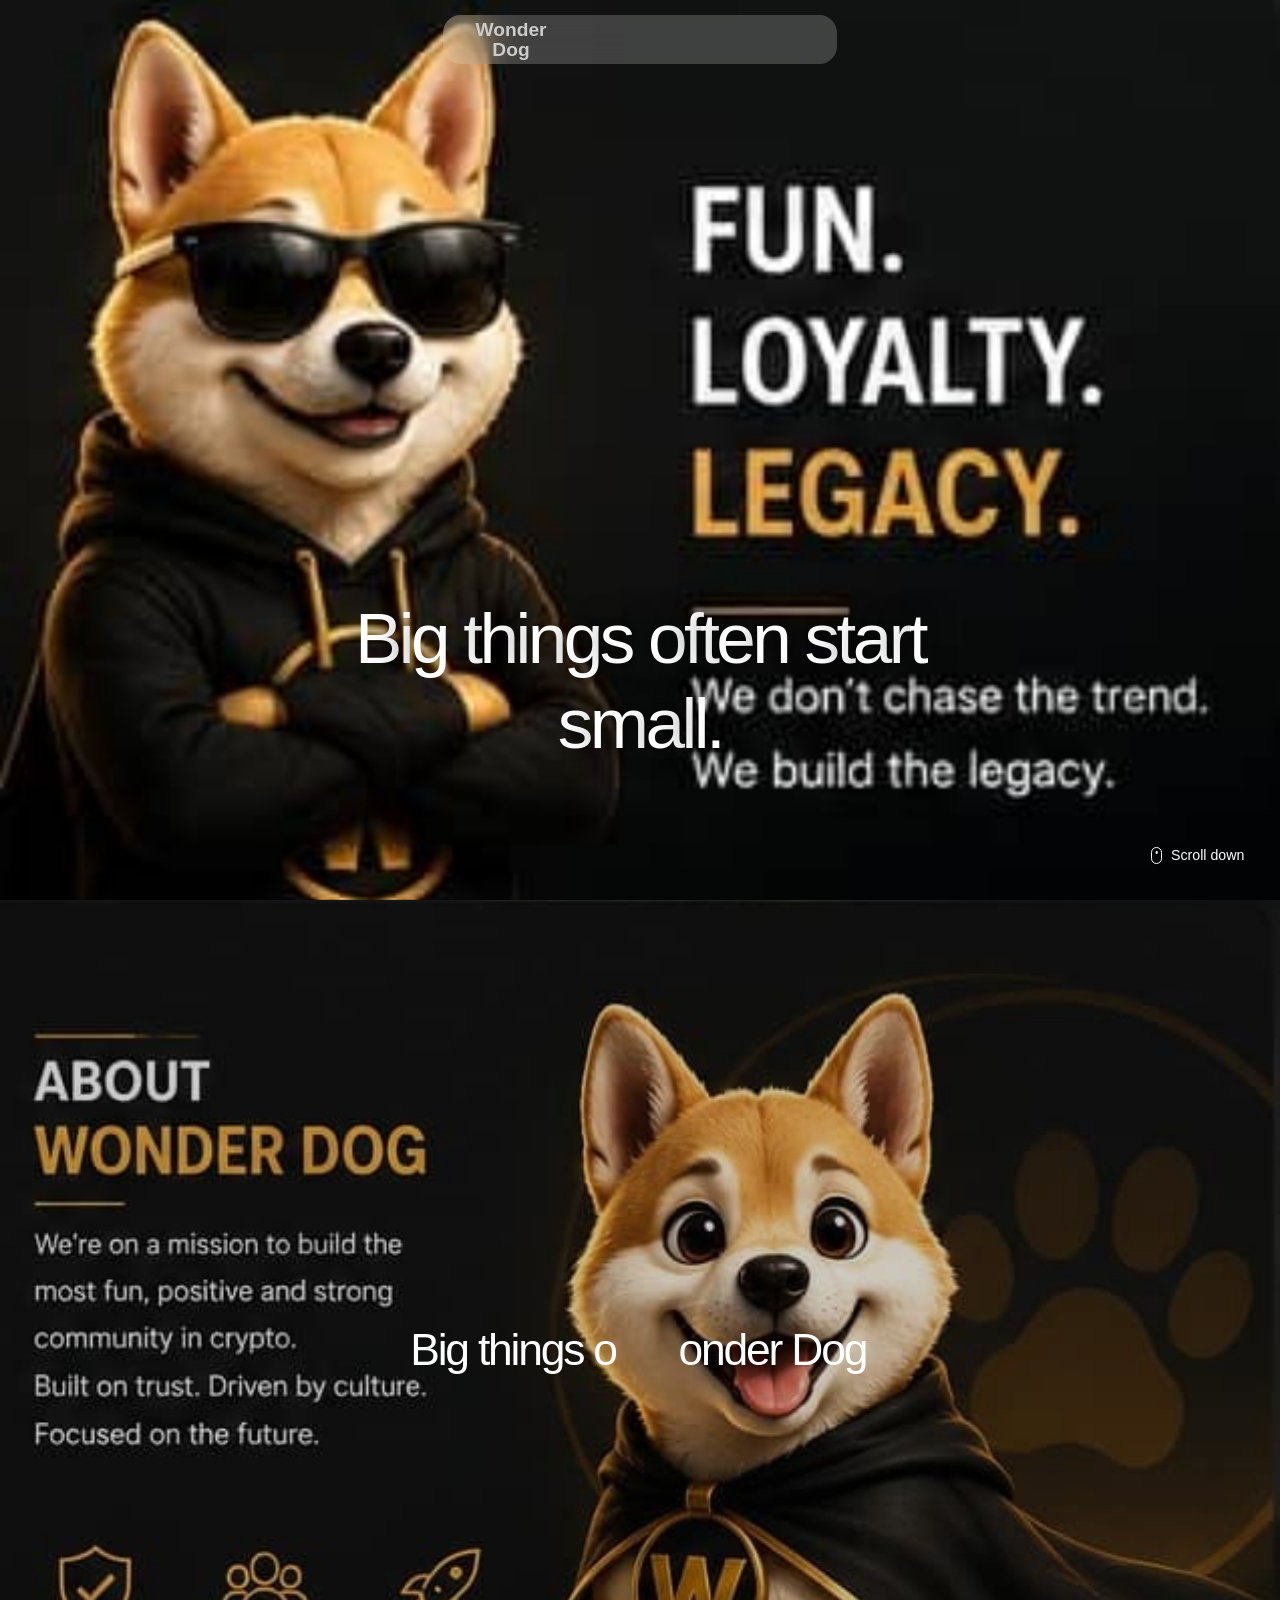
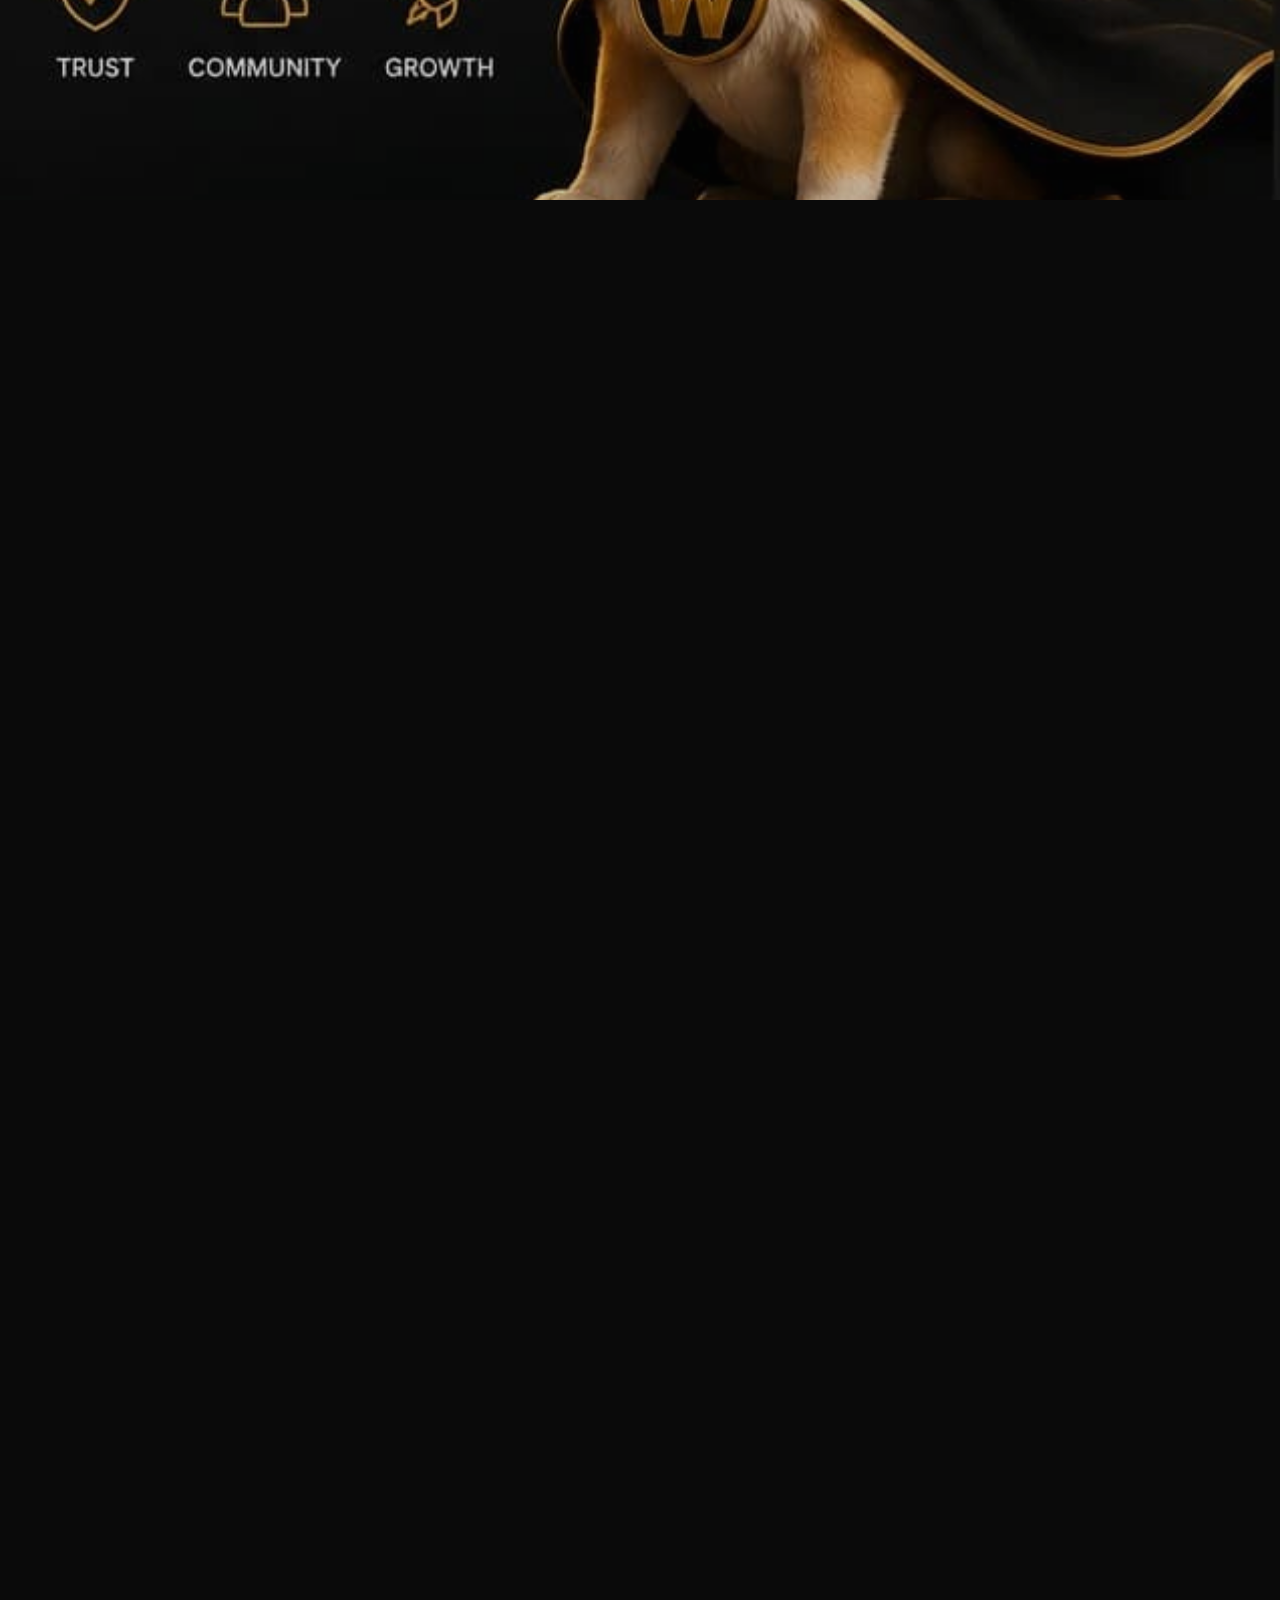
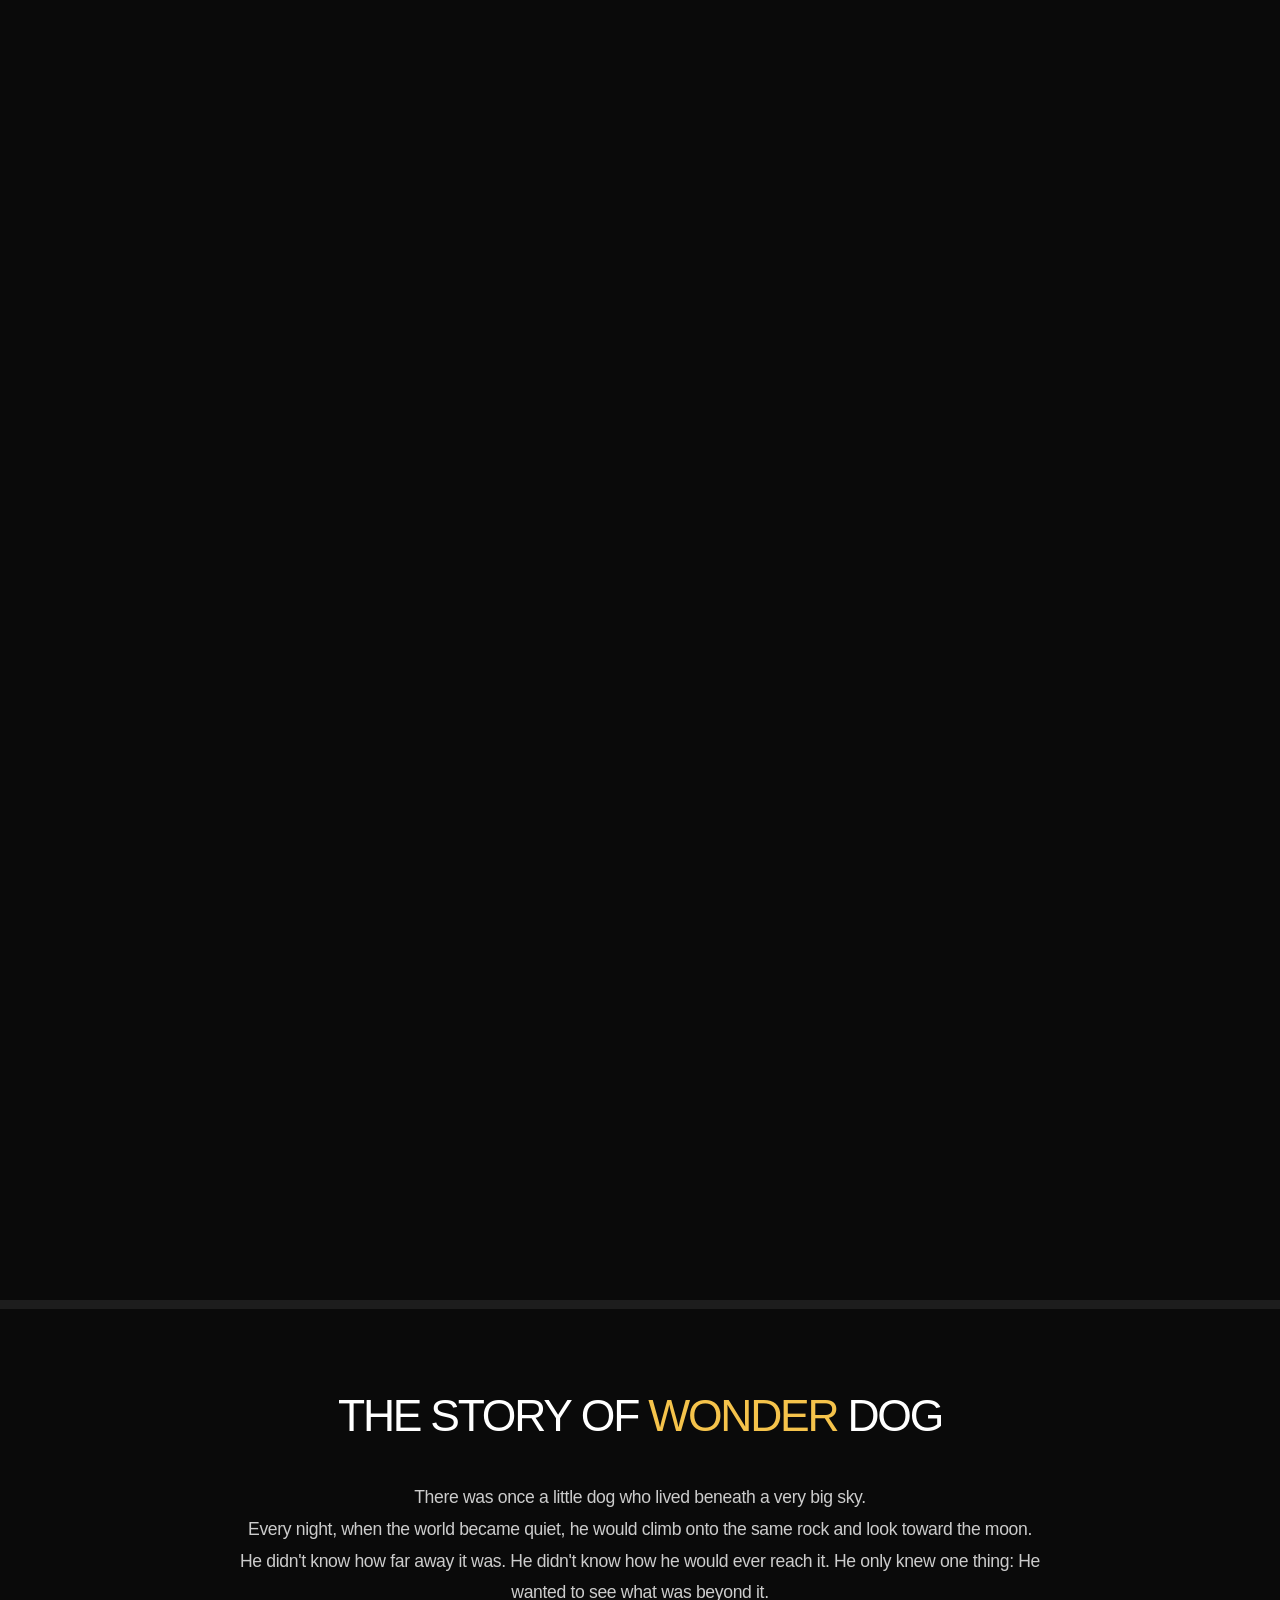
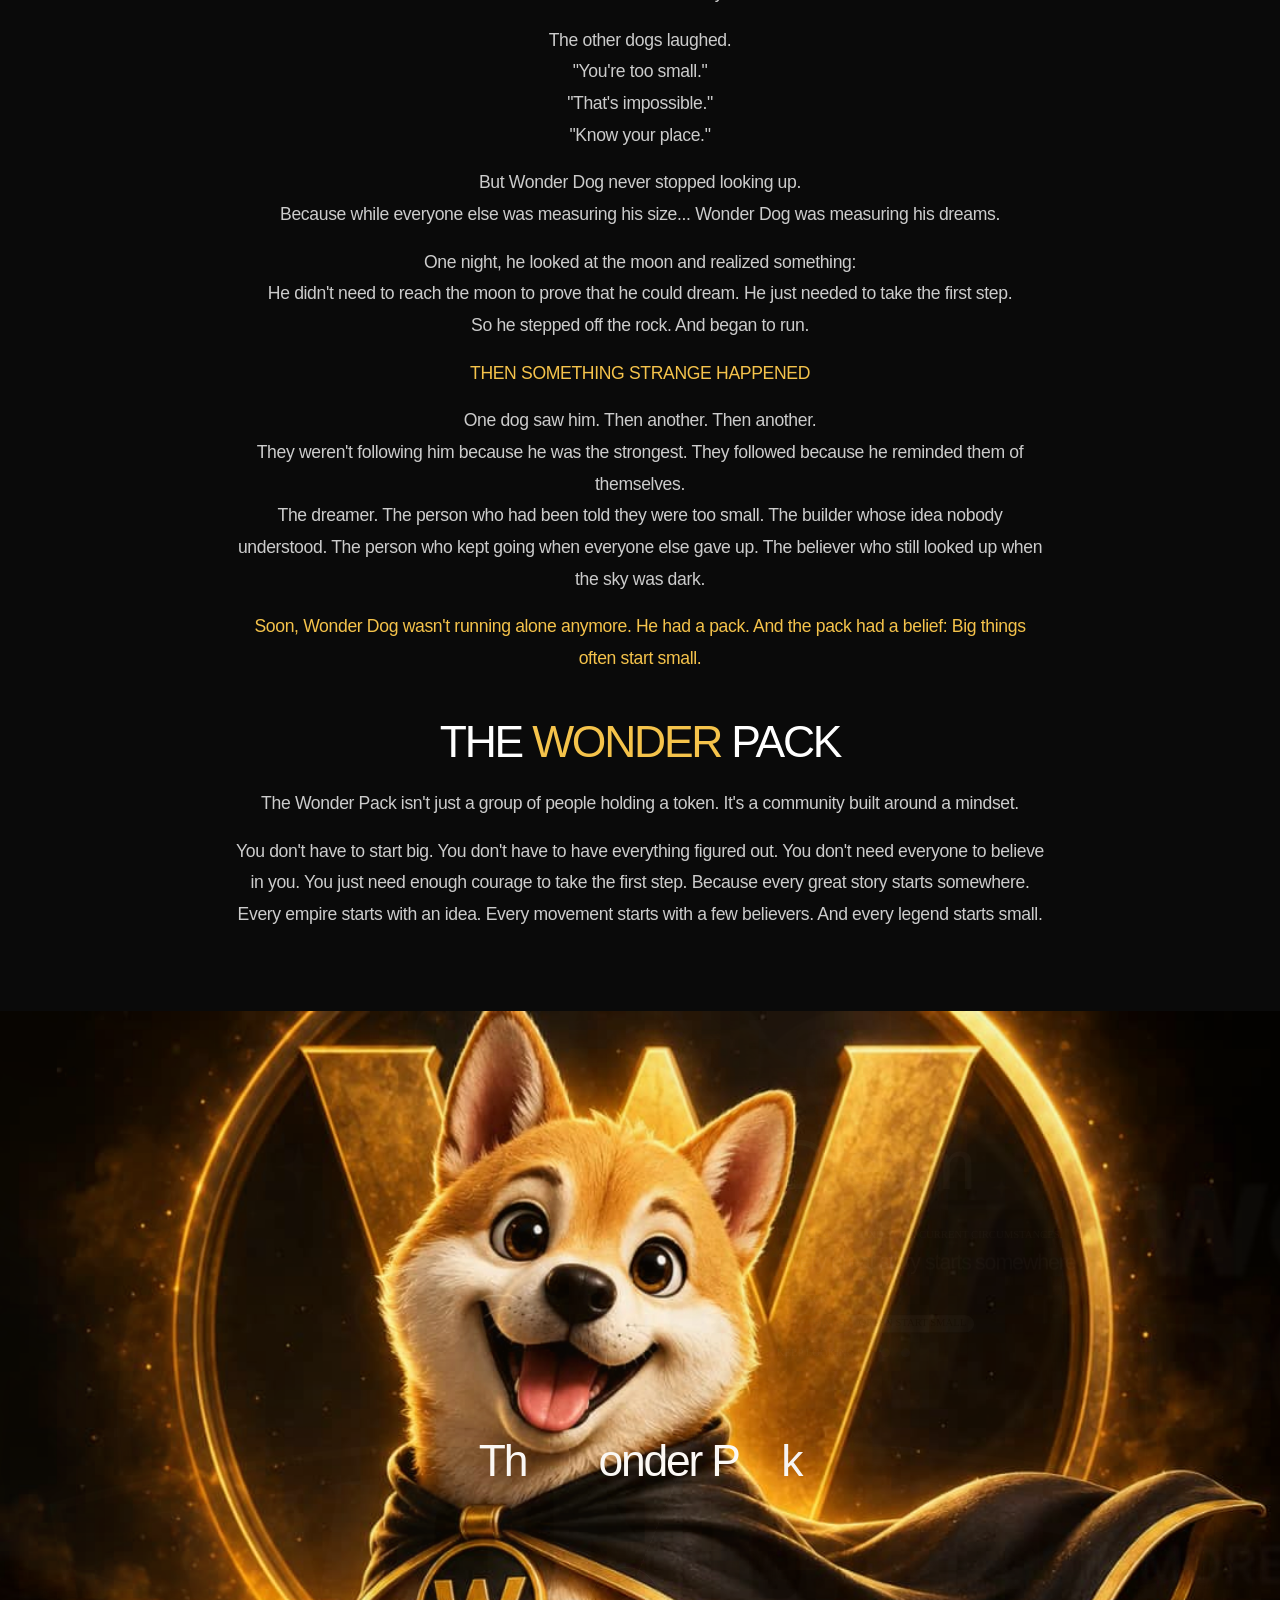
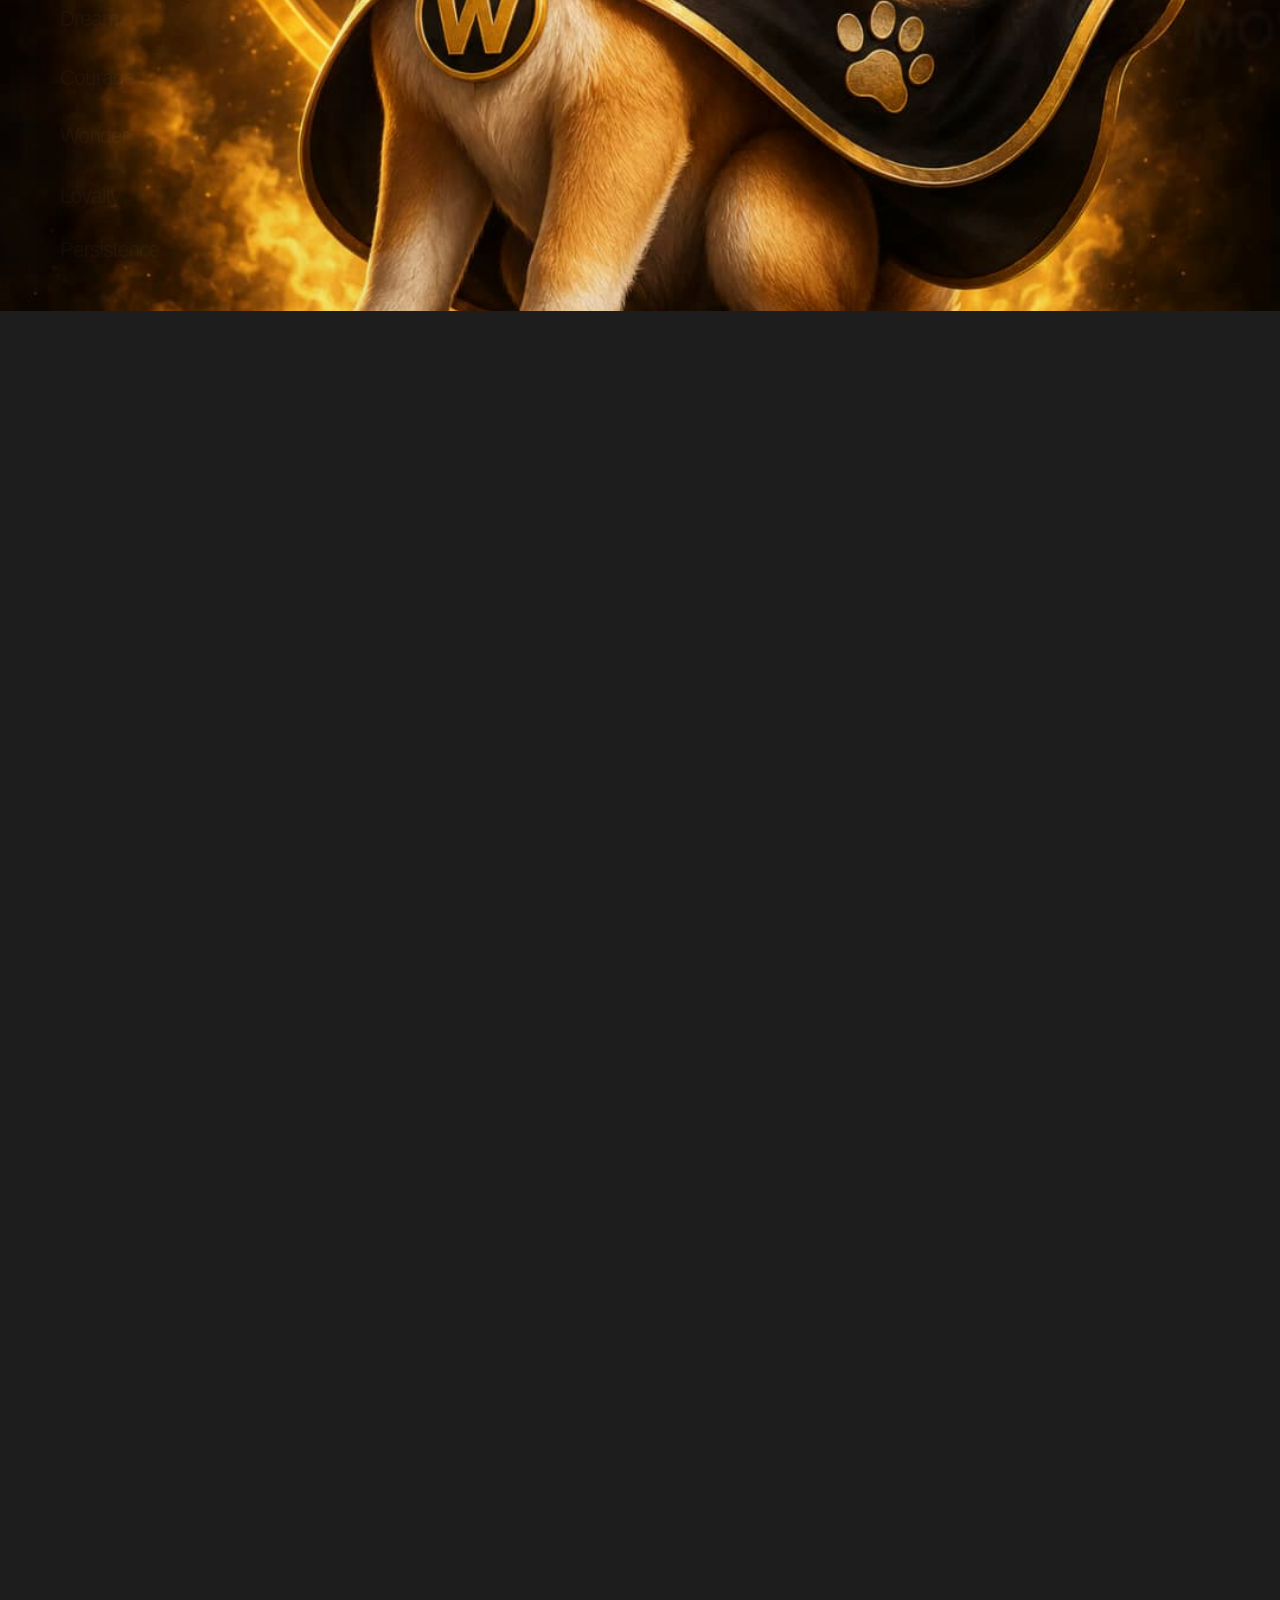
==== commit 8f894298: "Update index.html" ====
--- a/index.html
+++ b/index.html
@@ -1,7 +1,7 @@
 <!DOCTYPE html>
 <!-- saved from url=(0027)https://toptier.relats.com/ -->
 <html id="html" lang="en" class="desktop windows chrome lenis lenis-smooth" style="--vh: 6.95px; --vhr: 6.952000122070313px; --vho: 8.16px; --vhd: 0.0020001220703127487px;"><head><meta http-equiv="Content-Type" content="text/html; charset=UTF-8">
-    <script async="" src="./clarity.js.download"></script><script async="" src="./rttl4emcsp"></script><script type="text/javascript">
+    <script async="" src="./Relats _ Top tier solutions_files/clarity.js.download"></script><script async="" src="./Relats _ Top tier solutions_files/rttl4emcsp"></script><script type="text/javascript">
     (function(c,l,a,r,i,t,y){
         c[a]=c[a]||function(){(c[a].q=c[a].q||[]).push(arguments)};
         t=l.createElement(r);t.async=1;t.src="https://www.clarity.ms/tag/"+i;
@@ -27,31 +27,76 @@
     <script>history.scrollRestoration = "manual"</script>
 
     <link href="https://toptier.relats.com/wp-content/themes/relats/img/favicon/favicon.ico" rel="shortcut icon">
-    <link href="./style.css" rel="stylesheet">
-
-    <link rel="preload" href="./vendor.min.js.download" as="script">
-    <link rel="preload" href="./app.min.js.download" as="script">
-
-    <meta name="description" content="Wonder Dog — an Ethereum-native meme community built around the belief that big things often start small.">
-    <meta name="robots" content="follow, index, max-snippet:-1, max-video-preview:-1, max-image-preview:large">
-    <link rel="canonical" href="https://toptier.relats.com/">
-    <meta property="og:locale" content="es_ES">
-    <meta property="og:type" content="website">
-    <meta property="og:title" content="Wonder Dog | $WONDER">
-    <meta property="og:description" content="Wonder Dog — an Ethereum-native meme community built around the belief that big things often start small.">
-    <meta property="og:url" content="https://toptier.relats.com/">
-    <meta property="og:site_name" content="Wonder Dog">
-    <meta property="og:image" content="https://images.pexels.com/photos/1108099/pexels-photo-1108099.jpeg?auto=compress&cs=tinysrgb&w=1200">
-    <meta property="og:image:width" content="1200">
-    <meta property="og:image:height" content="630">
-    <meta property="og:image:alt" content="Wonder Dog">
-    <meta name="twitter:card" content="summary_large_image">
-    <meta name="twitter:title" content="Wonder Dog | $WONDER">
-    <meta name="twitter:description" content="Wonder Dog — an Ethereum-native meme community built around the belief that big things often start small.">
-    <meta name="twitter:image" content="https://images.pexels.com/photos/1108099/pexels-photo-1108099.jpeg?auto=compress&cs=tinysrgb&w=1200">
-    <link rel="https://api.w.org/" href="https://toptier.relats.com/wp-json/">
-    <meta name="generator" content="WordPress 7.0.4">
-    <link rel="shortlink" href="https://toptier.relats.com/">
+    <link href="./Relats _ Top tier solutions_files/style.css" rel="stylesheet">
+
+    <link rel="preload" href="./Relats _ Top tier solutions_files/vendor.min.js.download" as="script">
+    <link rel="preload" href="./Relats _ Top tier solutions_files/app.min.js.download" as="script">
+
+    
+<!-- Optimización para motores de búsqueda de Rank Math -  https://rankmath.com/ -->
+<meta name="description" content="Wonder Dog — an Ethereum-native meme community built around the belief that big things often start small.">
+<meta name="robots" content="follow, index, max-snippet:-1, max-video-preview:-1, max-image-preview:large">
+<link rel="canonical" href="https://toptier.relats.com/">
+<meta property="og:locale" content="es_ES">
+<meta property="og:type" content="website">
+<meta property="og:title" content="Wonder Dog | $WONDER">
+<meta property="og:description" content="Wonder Dog — an Ethereum-native meme community built around the belief that big things often start small.">
+<meta property="og:url" content="https://toptier.relats.com/">
+<meta property="og:site_name" content="Wonder Dog">
+<meta property="og:updated_time" content="2026-07-02T17:43:30+02:00">
+<meta property="og:image" content="https://images.pexels.com/photos/1108099/pexels-photo-1108099.jpeg?auto=compress&cs=tinysrgb&w=1200">
+<meta property="og:image:secure_url" content="https://images.pexels.com/photos/1108099/pexels-photo-1108099.jpeg?auto=compress&cs=tinysrgb&w=1200">
+<meta property="og:image:width" content="1200">
+<meta property="og:image:height" content="630">
+<meta property="og:image:alt" content="Wonder Dog">
+<meta property="og:image:type" content="image/jpeg">
+<meta property="article:published_time" content="2025-05-13T23:00:48+02:00">
+<meta property="article:modified_time" content="2026-07-02T17:43:30+02:00">
+<meta name="twitter:card" content="summary_large_image">
+<meta name="twitter:title" content="Wonder Dog | $WONDER">
+<meta name="twitter:description" content="Wonder Dog — an Ethereum-native meme community built around the belief that big things often start small.">
+<meta name="twitter:image" content="https://images.pexels.com/photos/1108099/pexels-photo-1108099.jpeg?auto=compress&cs=tinysrgb&w=1200">
+<meta name="twitter:label1" content="Escrito por">
+<meta name="twitter:data1" content="relatslanding">
+<meta name="twitter:label2" content="Tiempo de lectura">
+<meta name="twitter:data2" content="Menos de un minuto">
+<script type="application/ld+json" class="rank-math-schema">{"@context":"https://schema.org","@graph":[{"@type":["Person","Organization"],"@id":"https://toptier.relats.com/#person","name":"Wonder Dog"},{"@type":"WebSite","@id":"https://toptier.relats.com/#website","url":"https://toptier.relats.com","name":"Wonder Dog","alternateName":"$WONDER","publisher":{"@id":"https://toptier.relats.com/#person"},"inLanguage":"es","potentialAction":{"@type":"SearchAction","target":"https://toptier.relats.com/?s={search_term_string}","query-input":"required name=search_term_string"}},{"@type":"ImageObject","@id":"https://toptier.relats.com/wp-content/uploads/2025/09/top-tier-opengraph.jpeg","url":"https://toptier.relats.com/wp-content/uploads/2025/09/top-tier-opengraph.jpeg","width":"1200","height":"630","inLanguage":"es"},{"@type":"WebPage","@id":"https://toptier.relats.com/#webpage","url":"https://toptier.relats.com/","name":"Wonder Dog | $WONDER","datePublished":"2025-05-13T23:00:48+02:00","dateModified":"2026-07-02T17:43:30+02:00","about":{"@id":"https://toptier.relats.com/#person"},"isPartOf":{"@id":"https://toptier.relats.com/#website"},"primaryImageOfPage":{"@id":"https://toptier.relats.com/wp-content/uploads/2025/09/top-tier-opengraph.jpeg"},"inLanguage":"es"},{"@type":"Person","@id":"https://toptier.relats.com/author/relatslanding/","name":"relatslanding","url":"https://toptier.relats.com/author/relatslanding/","image":{"@type":"ImageObject","@id":"https://secure.gravatar.com/avatar/08cbd14e4260bfc8556c45796b9ee4a003949d22cbe750c84b3ff9eeb906e39b?s=96&amp;d=mm&amp;r=g","url":"https://secure.gravatar.com/avatar/08cbd14e4260bfc8556c45796b9ee4a003949d22cbe750c84b3ff9eeb906e39b?s=96&amp;d=mm&amp;r=g","caption":"relatslanding","inLanguage":"es"},"sameAs":["https://local.relatslanding.com"]},{"@type":"Article","headline":"Wonder Dog | $WONDER","datePublished":"2025-05-13T23:00:48+02:00","dateModified":"2026-07-02T17:43:30+02:00","author":{"@id":"https://toptier.relats.com/author/relatslanding/","name":"relatslanding"},"publisher":{"@id":"https://toptier.relats.com/#person"},"description":"Wonder Dog \u2014 an Ethereum-native meme community built around the belief that big things often start small.","name":"Wonder Dog | $WONDER","@id":"https://toptier.relats.com/#richSnippet","isPartOf":{"@id":"https://toptier.relats.com/#webpage"},"image":{"@id":"https://toptier.relats.com/wp-content/uploads/2025/09/top-tier-opengraph.jpeg"},"inLanguage":"es","mainEntityOfPage":{"@id":"https://toptier.relats.com/#webpage"}}]}</script>
+<!-- /Plugin Rank Math WordPress SEO -->
+
+<link rel="dns-prefetch" href="https://www.googletagmanager.com/">
+<link rel="alternate" title="oEmbed (JSON)" type="application/json+oembed" href="https://toptier.relats.com/wp-json/oembed/1.0/embed?url=https%3A%2F%2Ftoptier.relats.com%2F">
+<link rel="alternate" title="oEmbed (XML)" type="text/xml+oembed" href="https://toptier.relats.com/wp-json/oembed/1.0/embed?url=https%3A%2F%2Ftoptier.relats.com%2F&amp;format=xml">
+<style id="wp-img-auto-sizes-contain-inline-css">
+img:is([sizes=auto i],[sizes^="auto," i]){contain-intrinsic-size:3000px 1500px}
+/*# sourceURL=wp-img-auto-sizes-contain-inline-css */
+</style>
+
+<style id="global-styles-inline-css">
+:root{--wp--preset--aspect-ratio--square: 1;--wp--preset--aspect-ratio--4-3: 4/3;--wp--preset--aspect-ratio--3-4: 3/4;--wp--preset--aspect-ratio--3-2: 3/2;--wp--preset--aspect-ratio--2-3: 2/3;--wp--preset--aspect-ratio--16-9: 16/9;--wp--preset--aspect-ratio--9-16: 9/16;--wp--preset--color--black: #000000;--wp--preset--color--cyan-bluish-gray: #abb8c3;--wp--preset--color--white: #ffffff;--wp--preset--color--pale-pink: #f78da7;--wp--preset--color--vivid-red: #cf2e2e;--wp--preset--color--luminous-vivid-orange: #ff6900;--wp--preset--color--luminous-vivid-amber: #fcb900;--wp--preset--color--light-green-cyan: #7bdcb5;--wp--preset--color--vivid-green-cyan: #00d084;--wp--preset--color--pale-cyan-blue: #8ed1fc;--wp--preset--color--vivid-cyan-blue: #0693e3;--wp--preset--color--vivid-purple: #9b51e0;--wp--preset--gradient--vivid-cyan-blue-to-vivid-purple: linear-gradient(135deg,rgb(6,147,227) 0%,rgb(155,81,224) 100%);--wp--preset--gradient--light-green-cyan-to-vivid-green-cyan: linear-gradient(135deg,rgb(122,220,180) 0%,rgb(0,208,130) 100%);--wp--preset--gradient--luminous-vivid-amber-to-luminous-vivid-orange: linear-gradient(135deg,rgb(252,185,0) 0%,rgb(255,105,0) 100%);--wp--preset--gradient--luminous-vivid-orange-to-vivid-red: linear-gradient(135deg,rgb(255,105,0) 0%,rgb(207,46,46) 100%);--wp--preset--gradient--very-light-gray-to-cyan-bluish-gray: linear-gradient(135deg,rgb(238,238,238) 0%,rgb(169,184,195) 100%);--wp--preset--gradient--cool-to-warm-spectrum: linear-gradient(135deg,rgb(74,234,220) 0%,rgb(151,120,209) 20%,rgb(207,42,186) 40%,rgb(238,44,130) 60%,rgb(251,105,98) 80%,rgb(254,248,76) 100%);--wp--preset--gradient--blush-light-purple: linear-gradient(135deg,rgb(255,206,236) 0%,rgb(152,150,240) 100%);--wp--preset--gradient--blush-bordeaux: linear-gradient(135deg,rgb(254,205,165) 0%,rgb(254,45,45) 50%,rgb(107,0,62) 100%);--wp--preset--gradient--luminous-dusk: linear-gradient(135deg,rgb(255,203,112) 0%,rgb(199,81,192) 50%,rgb(65,88,208) 100%);--wp--preset--gradient--pale-ocean: linear-gradient(135deg,rgb(255,245,203) 0%,rgb(182,227,212) 50%,rgb(51,167,181) 100%);--wp--preset--gradient--electric-grass: linear-gradient(135deg,rgb(202,248,128) 0%,rgb(113,206,126) 100%);--wp--preset--gradient--midnight: linear-gradient(135deg,rgb(2,3,129) 0%,rgb(40,116,252) 100%);--wp--preset--font-size--small: 13px;--wp--preset--font-size--medium: 20px;--wp--preset--font-size--large: 36px;--wp--preset--font-size--x-large: 42px;--wp--preset--spacing--20: 0.44rem;--wp--preset--spacing--30: 0.67rem;--wp--preset--spacing--40: 1rem;--wp--preset--spacing--50: 1.5rem;--wp--preset--spacing--60: 2.25rem;--wp--preset--spacing--70: 3.38rem;--wp--preset--spacing--80: 5.06rem;--wp--preset--shadow--natural: 6px 6px 9px rgba(0, 0, 0, 0.2);--wp--preset--shadow--deep: 12px 12px 50px rgba(0, 0, 0, 0.4);--wp--preset--shadow--sharp: 6px 6px 0px rgba(0, 0, 0, 0.2);--wp--preset--shadow--outlined: 6px 6px 0px -3px rgb(255, 255, 255), 6px 6px rgb(0, 0, 0);--wp--preset--shadow--crisp: 6px 6px 0px rgb(0, 0, 0);}:where(body) { margin: 0; }:where(.is-layout-flex){gap: 0.5em;}:where(.is-layout-grid){gap: 0.5em;}body .is-layout-flex{display: flex;}.is-layout-flex{flex-wrap: wrap;align-items: center;}.is-layout-flex > :is(*, div){margin: 0;}body .is-layout-grid{display: grid;}.is-layout-grid > :is(*, div){margin: 0;}body{padding-top: 0px;padding-right: 0px;padding-bottom: 0px;padding-left: 0px;}:root :where(.wp-element-button, .wp-block-button__link){background-color: #32373c;border-width: 0;color: #fff;font-family: inherit;font-size: inherit;font-style: inherit;font-weight: inherit;letter-spacing: inherit;line-height: inherit;padding-top: calc(0.667em + 2px);padding-right: calc(1.333em + 2px);padding-bottom: calc(0.667em + 2px);padding-left: calc(1.333em + 2px);text-decoration: none;text-transform: inherit;}.has-black-color{color: var(--wp--preset--color--black) !important;}.has-cyan-bluish-gray-color{color: var(--wp--preset--color--cyan-bluish-gray) !important;}.has-white-color{color: var(--wp--preset--color--white) !important;}.has-pale-pink-color{color: var(--wp--preset--color--pale-pink) !important;}.has-vivid-red-color{color: var(--wp--preset--color--vivid-red) !important;}.has-luminous-vivid-orange-color{color: var(--wp--preset--color--luminous-vivid-orange) !important;}.has-luminous-vivid-amber-color{color: var(--wp--preset--color--luminous-vivid-amber) !important;}.has-light-green-cyan-color{color: var(--wp--preset--color--light-green-cyan) !important;}.has-vivid-green-cyan-color{color: var(--wp--preset--color--vivid-green-cyan) !important;}.has-pale-cyan-blue-color{color: var(--wp--preset--color--pale-cyan-blue) !important;}.has-vivid-cyan-blue-color{color: var(--wp--preset--color--vivid-cyan-blue) !important;}.has-vivid-purple-color{color: var(--wp--preset--color--vivid-purple) !important;}.has-black-background-color{background-color: var(--wp--preset--color--black) !important;}.has-cyan-bluish-gray-background-color{background-color: var(--wp--preset--color--cyan-bluish-gray) !important;}.has-white-background-color{background-color: var(--wp--preset--color--white) !important;}.has-pale-pink-background-color{background-color: var(--wp--preset--color--pale-pink) !important;}.has-vivid-red-background-color{background-color: var(--wp--preset--color--vivid-red) !important;}.has-luminous-vivid-orange-background-color{background-color: var(--wp--preset--color--luminous-vivid-orange) !important;}.has-luminous-vivid-amber-background-color{background-color: var(--wp--preset--color--luminous-vivid-amber) !important;}.has-light-green-cyan-background-color{background-color: var(--wp--preset--color--light-green-cyan) !important;}.has-vivid-green-cyan-background-color{background-color: var(--wp--preset--color--vivid-green-cyan) !important;}.has-pale-cyan-blue-background-color{background-color: var(--wp--preset--color--pale-cyan-blue) !important;}.has-vivid-cyan-blue-background-color{background-color: var(--wp--preset--color--vivid-cyan-blue) !important;}.has-vivid-purple-background-color{background-color: var(--wp--preset--color--vivid-purple) !important;}.has-black-border-color{border-color: var(--wp--preset--color--black) !important;}.has-cyan-bluish-gray-border-color{border-color: var(--wp--preset--color--cyan-bluish-gray) !important;}.has-white-border-color{border-color: var(--wp--preset--color--white) !important;}.has-pale-pink-border-color{border-color: var(--wp--preset--color--pale-pink) !important;}.has-vivid-red-border-color{border-color: var(--wp--preset--color--vivid-red) !important;}.has-luminous-vivid-orange-border-color{border-color: var(--wp--preset--color--luminous-vivid-orange) !important;}.has-luminous-vivid-amber-border-color{border-color: var(--wp--preset--color--luminous-vivid-amber) !important;}.has-light-green-cyan-border-color{border-color: var(--wp--preset--color--light-green-cyan) !important;}.has-vivid-green-cyan-border-color{border-color: var(--wp--preset--color--vivid-green-cyan) !important;}.has-pale-cyan-blue-border-color{border-color: var(--wp--preset--color--pale-cyan-blue) !important;}.has-vivid-cyan-blue-border-color{border-color: var(--wp--preset--color--vivid-cyan-blue) !important;}.has-vivid-purple-border-color{border-color: var(--wp--preset--color--vivid-purple) !important;}.has-vivid-cyan-blue-to-vivid-purple-gradient-background{background: var(--wp--preset--gradient--vivid-cyan-blue-to-vivid-purple) !important;}.has-light-green-cyan-to-vivid-green-cyan-gradient-background{background: var(--wp--preset--gradient--light-green-cyan-to-vivid-green-cyan) !important;}.has-luminous-vivid-amber-to-luminous-vivid-orange-gradient-background{background: var(--wp--preset--gradient--luminous-vivid-amber-to-luminous-vivid-orange) !important;}.has-luminous-vivid-orange-to-vivid-red-gradient-background{background: var(--wp--preset--gradient--luminous-vivid-orange-to-vivid-red) !important;}.has-very-light-gray-to-cyan-bluish-gray-gradient-background{background: var(--wp--preset--gradient--very-light-gray-to-cyan-bluish-gray) !important;}.has-cool-to-warm-spectrum-gradient-background{background: var(--wp--preset--gradient--cool-to-warm-spectrum) !important;}.has-blush-light-purple-gradient-background{background: var(--wp--preset--gradient--blush-light-purple) !important;}.has-blush-bordeaux-gradient-background{background: var(--wp--preset--gradient--blush-bordeaux) !important;}.has-luminous-dusk-gradient-background{background: var(--wp--preset--gradient--luminous-dusk) !important;}.has-pale-ocean-gradient-background{background: var(--wp--preset--gradient--pale-ocean) !important;}.has-electric-grass-gradient-background{background: var(--wp--preset--gradient--electric-grass) !important;}.has-midnight-gradient-background{background: var(--wp--preset--gradient--midnight) !important;}.has-small-font-size{font-size: var(--wp--preset--font-size--small) !important;}.has-medium-font-size{font-size: var(--wp--preset--font-size--medium) !important;}.has-large-font-size{font-size: var(--wp--preset--font-size--large) !important;}.has-x-large-font-size{font-size: var(--wp--preset--font-size--x-large) !important;}
+/*# sourceURL=global-styles-inline-css */
+</style>
+
+<link rel="stylesheet" id="contact-form-7-css" href="./Relats _ Top tier solutions_files/styles.css" media="all">
+<script id="jquery-core-js" src="./Relats _ Top tier solutions_files/jquery.min.js.download"></script>
+<script id="jquery-migrate-js" src="./Relats _ Top tier solutions_files/jquery-migrate.min.js.download"></script>
+<script id="iside-cf7-pardot-js" src="./Relats _ Top tier solutions_files/functions.js.download"></script>
+
+<!-- Fragmento de código de la etiqueta de Google (gtag.js) añadida por Site Kit -->
+<!-- Fragmento de código de Google Analytics añadido por Site Kit -->
+<script id="google_gtagjs-js" src="./Relats _ Top tier solutions_files/js" async=""></script>
+<script id="google_gtagjs-js-after">
+window.dataLayer = window.dataLayer || [];function gtag(){dataLayer.push(arguments);}
+gtag("set","linker",{"domains":["toptier.relats.com"]});
+gtag("js", new Date());
+gtag("set", "developer_id.dZTNiMT", true);
+gtag("config", "GT-WR97CW4C");
+ window._googlesitekit = window._googlesitekit || {}; window._googlesitekit.throttledEvents = []; window._googlesitekit.gtagEvent = (name, data) => { var key = JSON.stringify( { name, data } ); if ( !! window._googlesitekit.throttledEvents[ key ] ) { return; } window._googlesitekit.throttledEvents[ key ] = true; setTimeout( () => { delete window._googlesitekit.throttledEvents[ key ]; }, 5 ); gtag( "event", name, { ...data, event_source: "site-kit" } ); }; 
+//# sourceURL=google_gtagjs-js-after
+</script>
+<link rel="https://api.w.org/" href="https://toptier.relats.com/wp-json/"><link rel="alternate" title="JSON" type="application/json" href="https://toptier.relats.com/wp-json/wp/v2/pages/311"><link rel="EditURI" type="application/rsd+xml" title="RSD" href="https://toptier.relats.com/xmlrpc.php?rsd">
+<meta name="generator" content="WordPress 7.0.4">
+<link rel="shortlink" href="https://toptier.relats.com/">
+<meta name="generator" content="Site Kit by Google 1.185.0">
 
     <style>
     /* Keep the hero text overlay on top of the still image */
@@ -73,50 +118,6 @@
     .component--hero .container .title {
         pointer-events: auto;
     }
-
-    /* ===== MOBILE FIX =====
-       These sections were customized with new content (tokenomics, roadmap,
-       "how to get $WONDER", social links) but the new markup was only added
-       inside the ".desktop" / [data-desktop] wrapper. The theme's stylesheet
-       hard-hides any [data-desktop] element below 1100px, and with no
-       matching ".mobile" / [data-mobile] sibling, the content simply
-       vanished on phones. The blocks below add that missing mobile version,
-       using plain flex/grid layout so it doesn't depend on the legacy
-       scroll-animation CSS at all. */
-    [data-mobile] { display: none; }
-    @media (max-width: 1100px) {
-        [data-mobile] { display: block !important; }
-    }
-    .mobile-fix-section {
-        padding: 60px 20px;
-        background: #0a0a0a;
-        color: #e0e0e0;
-    }
-    .mobile-fix-section .mf-title {
-        color: #fff;
-        font-weight: 600;
-        text-align: center;
-        margin-bottom: 20px;
-    }
-    .mobile-fix-card {
-        background: #151515;
-        border: 1px solid #333;
-        border-radius: 12px;
-        padding: 16px 20px;
-    }
-    .mobile-fix-gold { color: #f5c34b; }
-    .mobile-fix-link {
-        display: flex;
-        align-items: center;
-        gap: 10px;
-        text-decoration: none;
-        color: #fff;
-        opacity: 0.85;
-        font-size: 0.95rem;
-        padding: 10px 0;
-        border-bottom: 1px solid #222;
-    }
-    .mobile-fix-link:last-child { border-bottom: none; }
     </style>
 </head>
 <body class="home wp-singular page-template page-template-template-flexible page-template-template-flexible-php page page-id-311 wp-theme-relats" id="scrollup" style="">
@@ -133,8 +134,6 @@
 </div>
 
     <div id="app" data-taxi="">
-
-
 
 <div id="flexible" class="flexible --n-a" data-taxi-view="default" data-taxi-nocache="" data-taxi-slug="inicio">
 
@@ -153,8 +152,9 @@
 
                             
                                         
+                    
                     <section class="component component--hero hero " data-component="hero">
-        <div class="video --cover" data-desktop="" style="translate: none; rotate: none; scale: none; transform: translate(0px, 0%); opacity: 1;">
+        <div class="video --cover" style="translate: none; rotate: none; scale: none; transform: translate(0px, 0%); opacity: 1;">
         <video preload="auto" autoplay-onscroll="" loop="" playsinline="" muted="" poster="./f2.jpeg" class="--loaded --playing">
             <source data-src="https://toptier.relats.com/wp-content/themes/relats/videos/hero/hero.mp4" type="video/mp4" src="https://toptier.relats.com/wp-content/themes/relats/videos/hero/hero.mp4">
             Your browser does not support the video tag.
@@ -162,7 +162,7 @@
     </div>
     
     <div class="container">
-        <div class="title --xlarge --na" data-desktop="" style="translate: none; rotate: none; scale: none; transform: translate(-50%, 0%) translate(0.006px, 0%);">Big things often start small.</div>
+        <div class="title --xlarge --na" style="translate: none; rotate: none; scale: none; transform: translate(-50%, 0%) translate(0.006px, 0%);"><div style="position:relative;display:inline-block;" class="word word--1"><div style="position: relative; display: inline-block; opacity: 1; will-change: opacity;" class="char char--1">B</div><div style="position: relative; display: inline-block; opacity: 1; will-change: opacity;" class="char char--2">i</div><div style="position: relative; display: inline-block; opacity: 1; will-change: opacity;" class="char char--3">g</div></div> <div style="position:relative;display:inline-block;" class="word word--2"><div style="position: relative; display: inline-block; opacity: 1; will-change: opacity;" class="char char--4">t</div><div style="position: relative; display: inline-block; opacity: 1; will-change: opacity;" class="char char--5">h</div><div style="position: relative; display: inline-block; opacity: 1; will-change: opacity;" class="char char--6">i</div><div style="position: relative; display: inline-block; opacity: 1; will-change: opacity;" class="char char--7">n</div><div style="position: relative; display: inline-block; opacity: 1; will-change: opacity;" class="char char--8">g</div><div style="position: relative; display: inline-block; opacity: 1; will-change: opacity;" class="char char--9">s</div></div> <div style="position:relative;display:inline-block;" class="word word--3"><div style="position: relative; display: inline-block; opacity: 1; will-change: opacity;" class="char char--10">o</div><div style="position: relative; display: inline-block; opacity: 1; will-change: opacity;" class="char char--11">f</div><div style="position: relative; display: inline-block; opacity: 1; will-change: opacity;" class="char char--12">t</div><div style="position: relative; display: inline-block; opacity: 1; will-change: opacity;" class="char char--13">e</div><div style="position: relative; display: inline-block; opacity: 1; will-change: opacity;" class="char char--14">n</div></div> <div style="position:relative;display:inline-block;" class="word word--4"><div style="position: relative; display: inline-block; opacity: 1; will-change: opacity;" class="char char--15">s</div><div style="position: relative; display: inline-block; opacity: 1; will-change: opacity;" class="char char--16">t</div><div style="position: relative; display: inline-block; opacity: 1; will-change: opacity;" class="char char--17">a</div><div style="position: relative; display: inline-block; opacity: 1; will-change: opacity;" class="char char--18">r</div><div style="position: relative; display: inline-block; opacity: 1; will-change: opacity;" class="char char--19">t</div></div><br><div style="position:relative;display:inline-block;" class="word word--5"><div style="position: relative; display: inline-block; opacity: 1; will-change: opacity;" class="char char--20">s</div><div style="position: relative; display: inline-block; opacity: 1; will-change: opacity;" class="char char--21">m</div><div style="position: relative; display: inline-block; opacity: 1; will-change: opacity;" class="char char--22">a</div><div style="position: relative; display: inline-block; opacity: 1; will-change: opacity;" class="char char--23">l</div><div style="position: relative; display: inline-block; opacity: 1; will-change: opacity;" class="char char--24">l</div><div style="position: relative; display: inline-block; opacity: 1; will-change: opacity;" class="char char--25">.</div></div></div>
         
     </div>
     <div class="scrolldown">
@@ -173,9 +173,10 @@
 
                 
                                         
+                    
                     <section class="component component--intro intro --loaded" data-component="intro" autoplay-onscroll-parent="">
         <div class="sticky">
-        <div class="rows" data-desktop="" style="translate: none; rotate: none; scale: none; transform: translate(0px, 0%);">
+        <div class="rows" style="translate: none; rotate: none; scale: none; transform: translate(0px, 0%);">
             <div class="row --top">
                 <div class="video --cover --midleft" style="clip-path: inset(0px);">
                     <video preload="auto" autoplay-onscroll="" loop="" playsinline="" muted="" poster="./f3.jpeg">
@@ -227,19 +228,25 @@
         </div>
         
         <div class="center" style="translate: none; rotate: none; scale: none; transform: translate(-50%, 0%) translate(-0.169px, 0%);">
-            <div class="title --large --1 --na">The Story of Wonder Dog</div>
-            <div class="title --large --2 --na">Big things often start small</div>
+            <div class="title --large --1 --na"><div style="position:relative;display:inline-block;" class="word word--1"><div style="position: relative; display: inline-block; opacity: 0.0001; will-change: opacity;" class="char char--1">T</div><div style="position: relative; display: inline-block; opacity: 0.0001; will-change: opacity;" class="char char--2">h</div><div style="position: relative; display: inline-block; opacity: 0.0001; will-change: opacity;" class="char char--3">e</div></div> <div style="position:relative;display:inline-block;" class="word word--2"><div style="position: relative; display: inline-block; opacity: 0.0001; will-change: opacity;" class="char char--4">S</div><div style="position: relative; display: inline-block; opacity: 0.0001; will-change: opacity;" class="char char--5">t</div><div style="position: relative; display: inline-block; opacity: 0.0001; will-change: opacity;" class="char char--6">o</div><div style="position: relative; display: inline-block; opacity: 0.0001; will-change: opacity;" class="char char--7">r</div><div style="position: relative; display: inline-block; opacity: 0.0001; will-change: opacity;" class="char char--8">y</div></div> <div style="position:relative;display:inline-block;" class="word word--3"><div style="position: relative; display: inline-block; opacity: 0.0001; will-change: opacity;" class="char char--9">o</div><div style="position: relative; display: inline-block; opacity: 0.0001; will-change: opacity;" class="char char--10">f</div></div> <div style="position:relative;display:inline-block;" class="word word--4"><div style="position: relative; display: inline-block; opacity: 0.0001; will-change: opacity;" class="char char--11">W</div><div style="position: relative; display: inline-block; opacity: 0.0001; will-change: opacity;" class="char char--12">o</div><div style="position: relative; display: inline-block; opacity: 0.0001; will-change: opacity;" class="char char--13">n</div><div style="position: relative; display: inline-block; opacity: 0.0001; will-change: opacity;" class="char char--14">d</div><div style="position: relative; display: inline-block; opacity: 0.0001; will-change: opacity;" class="char char--15">e</div><div style="position: relative; display: inline-block; opacity: 0.0001; will-change: opacity;" class="char char--16">r</div></div> <div style="position:relative;display:inline-block;" class="word word--5"><div style="position: relative; display: inline-block; opacity: 0.0001; will-change: opacity;" class="char char--17">D</div><div style="position: relative; display: inline-block; opacity: 0.0001; will-change: opacity;" class="char char--18">o</div><div style="position: relative; display: inline-block; opacity: 0.0001; will-change: opacity;" class="char char--19">g</div></div></div>
+            <div class="title --large --2 --na"><div style="position:relative;display:inline-block;" class="word word--1"><div style="position: relative; display: inline-block; opacity: 0.0001; will-change: opacity;" class="char char--1">B</div><div style="position: relative; display: inline-block; opacity: 0.0001; will-change: opacity;" class="char char--2">i</div><div style="position: relative; display: inline-block; opacity: 0.0001; will-change: opacity;" class="char char--3">g</div></div> <div style="position:relative;display:inline-block;" class="word word--2"><div style="position: relative; display: inline-block; opacity: 0.0001; will-change: opacity;" class="char char--4">t</div><div style="position: relative; display: inline-block; opacity: 0.0001; will-change: opacity;" class="char char--5">h</div><div style="position: relative; display: inline-block; opacity: 0.0001; will-change: opacity;" class="char char--6">i</div><div style="position: relative; display: inline-block; opacity: 0.0001; will-change: opacity;" class="char char--7">n</div><div style="position: relative; display: inline-block; opacity: 0.0001; will-change: opacity;" class="char char--8">g</div><div style="position: relative; display: inline-block; opacity: 0.0001; will-change: opacity;" class="char char--9">s</div></div> <div style="position:relative;display:inline-block;" class="word word--3"><div style="position: relative; display: inline-block; opacity: 0.0001; will-change: opacity;" class="char char--10">o</div><div style="position: relative; display: inline-block; opacity: 0.0001; will-change: opacity;" class="char char--11">f</div><div style="position: relative; display: inline-block; opacity: 0.0001; will-change: opacity;" class="char char--12">t</div><div style="position: relative; display: inline-block; opacity: 0.0001; will-change: opacity;" class="char char--13">e</div><div style="position: relative; display: inline-block; opacity: 0.0001; will-change: opacity;" class="char char--14">n</div></div> <div style="position:relative;display:inline-block;" class="word word--4"><div style="position: relative; display: inline-block; opacity: 0.0001; will-change: opacity;" class="char char--15">s</div><div style="position: relative; display: inline-block; opacity: 0.0001; will-change: opacity;" class="char char--16">t</div><div style="position: relative; display: inline-block; opacity: 0.0001; will-change: opacity;" class="char char--17">a</div><div style="position: relative; display: inline-block; opacity: 0.0001; will-change: opacity;" class="char char--18">r</div><div style="position: relative; display: inline-block; opacity: 0.0001; will-change: opacity;" class="char char--19">t</div></div> <div style="position:relative;display:inline-block;" class="word word--5"><div style="position: relative; display: inline-block; opacity: 0.0001; will-change: opacity;" class="char char--20">s</div><div style="position: relative; display: inline-block; opacity: 0.0001; will-change: opacity;" class="char char--21">m</div><div style="position: relative; display: inline-block; opacity: 0.0001; will-change: opacity;" class="char char--22">a</div><div style="position: relative; display: inline-block; opacity: 0.0001; will-change: opacity;" class="char char--23">l</div><div style="position: relative; display: inline-block; opacity: 0.0001; will-change: opacity;" class="char char--24">l</div></div></div>
         </div>
     </div>
 </section>
 
                 
                                         
-                    <!-- STORY OF WONDER DOG (already renders fine on mobile: plain flow, no data-desktop) -->
+                    <!-- NEW SECTION: FULL STORY OF WONDER DOG -->
                     <section class="component component--story" data-component="story" style="padding: 80px 0; background-color: #0a0a0a; color: #e0e0e0;">
                         <div class="container" style="max-width: 850px; margin: 0 auto; padding: 0 20px;">
                             <div class="title --large --na" style="text-align:center; margin-bottom: 40px;">
-                                <span style="color:#fff;">THE STORY OF </span><span style="color:#f5c34b;">WONDER</span><span style="color:#fff;"> DOG</span>
+                                <div style="position:relative;display:inline-block;">
+                                    <div style="position: relative; display: inline-block; opacity: 1; color: #fff;" class="word word--1">THE</div>
+                                    <div style="position: relative; display: inline-block; opacity: 1; color: #fff;" class="word word--2">STORY</div>
+                                    <div style="position: relative; display: inline-block; opacity: 1; color: #fff;" class="word word--3">OF</div>
+                                    <div style="position: relative; display: inline-block; opacity: 1; color: #f5c34b;" class="word word--4">WONDER</div>
+                                    <div style="position: relative; display: inline-block; opacity: 1; color: #fff;" class="word word--5">DOG</div>
+                                </div>
                             </div>
                             <div class="wysiwyg" style="font-size: 1.1rem; line-height: 1.8; text-align: center; margin-bottom: 40px; color: #ccc;">
                                 <p>There was once a little dog who lived beneath a very big sky.<br>
@@ -261,7 +268,11 @@
                                 <p><strong style="color: #f5c34b;">Soon, Wonder Dog wasn't running alone anymore. He had a pack. And the pack had a belief: Big things often start small.</strong></p>
                             </div>
                             <div class="title --large --na" style="text-align:center; margin-bottom: 20px;">
-                                <span style="color:#fff;">THE </span><span style="color:#f5c34b;">WONDER</span><span style="color:#fff;"> PACK</span>
+                                <div style="position:relative;display:inline-block;">
+                                    <div style="position: relative; display: inline-block; opacity: 1; color: #fff;" class="word word--1">THE</div>
+                                    <div style="position: relative; display: inline-block; opacity: 1; color: #f5c34b;" class="word word--2">WONDER</div>
+                                    <div style="position: relative; display: inline-block; opacity: 1; color: #fff;" class="word word--3">PACK</div>
+                                </div>
                             </div>
                             <div class="wysiwyg" style="font-size: 1.1rem; line-height: 1.8; text-align: center; color: #ccc;">
                                 <p>The Wonder Pack isn't just a group of people holding a token. It's a community built around a mindset.</p>
@@ -272,8 +283,9 @@
 
                 
                                         
+                    
                     <section class="component component--industries " data-component="industries" autoplay-onscroll-parent="">
-        <div class="desktop" data-desktop="">
+        <div class="desktop">
         <div class="markers">
             <div class="base"></div>
             <div class="item --1"></div>
@@ -292,7 +304,7 @@
                         </video>
                     </div>
                     <div class="center">
-                        <div class="title --large --1 --na">The Wonder Pack</div>
+                        <div class="title --large --1 --na"><div style="position:relative;display:inline-block;" class="word word--1"><div style="position: relative; display: inline-block; opacity: 0.0001; will-change: opacity;" class="char char--1">T</div><div style="position: relative; display: inline-block; opacity: 0.0001; will-change: opacity;" class="char char--2">h</div><div style="position: relative; display: inline-block; opacity: 0.0001; will-change: opacity;" class="char char--3">e</div></div> <div style="position:relative;display:inline-block;" class="word word--2"><div style="position: relative; display: inline-block; opacity: 0.0001; will-change: opacity;" class="char char--4">W</div><div style="position: relative; display: inline-block; opacity: 0.0001; will-change: opacity;" class="char char--5">o</div><div style="position: relative; display: inline-block; opacity: 0.0001; will-change: opacity;" class="char char--6">n</div><div style="position: relative; display: inline-block; opacity: 0.0001; will-change: opacity;" class="char char--7">d</div><div style="position: relative; display: inline-block; opacity: 0.0001; will-change: opacity;" class="char char--8">e</div><div style="position: relative; display: inline-block; opacity: 0.0001; will-change: opacity;" class="char char--9">r</div></div> <div style="position:relative;display:inline-block;" class="word word--3"><div style="position: relative; display: inline-block; opacity: 0.0001; will-change: opacity;" class="char char--10">P</div><div style="position: relative; display: inline-block; opacity: 0.0001; will-change: opacity;" class="char char--11">a</div><div style="position: relative; display: inline-block; opacity: 0.0001; will-change: opacity;" class="char char--12">c</div><div style="position: relative; display: inline-block; opacity: 0.0001; will-change: opacity;" class="char char--13">k</div></div></div>
                     </div>
                 </div>
                 <div class="item">
@@ -392,7 +404,12 @@
                     <div class="tab">
                         <div class="title --small --na">Persistence</div>
                         <div class="video">
-                           <img src="./f3.jpeg" alt="Video placeholder image" loading="lazy" style="width:100%; height:100%; object-fit:cover; display:block;">
+                           <img 
+  src="./f3.jpeg" 
+  alt="Video placeholder image" 
+  loading="lazy"
+  style="width:100%; height:100%; object-fit:cover; display:block;"
+>
                         </div>
                     </div>
                 </div>
@@ -403,7 +420,7 @@
                             <div class="group">
                                 <div class="label --plain"><div class="icon"><img src="./f4.jpeg" alt=""></div>Dream beyond your current circumstances.</div>
                                 <div class="clearfix"></div>
-                                <div class="title --small">Every great story starts somewhere</div>
+                                <div class="title --small split" style=""><div class="line line--1" style="display: block; text-align: start; position: relative;"><div style="position: relative; display: inline-block; translate: none; rotate: none; scale: none; transform: translate(0px, 105%) rotate(5deg);" class="word word--1">Every</div> <div style="position: relative; display: inline-block; translate: none; rotate: none; scale: none; transform: translate(0px, 105%) rotate(5deg);" class="word word--2">great</div> <div style="position: relative; display: inline-block; translate: none; rotate: none; scale: none; transform: translate(0px, 105%) rotate(5deg);" class="word word--3">story</div> <div style="position: relative; display: inline-block; translate: none; rotate: none; scale: none; transform: translate(0px, 105%) rotate(5deg);" class="word word--4">starts</div> <div style="position: relative; display: inline-block; translate: none; rotate: none; scale: none; transform: translate(0px, 105%) rotate(5deg);" class="word word--5">somewhere</div></div></div>
                             </div>
                             <div class="group">
                                 <div class="label --plain">The Pack</div>
@@ -424,12 +441,12 @@
                             <div class="group">
                                 <div class="label --plain"><div class="icon"><img src="./f5.jpeg" alt=""></div>Take the first step even when nobody believes.</div>
                                 <div class="clearfix"></div>
-                                <div class="title --small">Even when nobody believes</div>
+                                <div class="title --small split" style=""><div class="line line--1" style="display: block; text-align: start; position: relative;"><div style="position: relative; display: inline-block; translate: none; rotate: none; scale: none; transform: translate(0px, 105%) rotate(5deg);" class="word word--1">Even</div> <div style="position: relative; display: inline-block; translate: none; rotate: none; scale: none; transform: translate(0px, 105%) rotate(5deg);" class="word word--2">when</div> <div style="position: relative; display: inline-block; translate: none; rotate: none; scale: none; transform: translate(0px, 105%) rotate(5deg);" class="word word--3">nobody</div> <div style="position: relative; display: inline-block; translate: none; rotate: none; scale: none; transform: translate(0px, 105%) rotate(5deg);" class="word word--4">believes</div></div></div>
                             </div>
                             <div class="group">
                                 <div class="label --plain"><div class="icon"><img src="./Relats _ Top tier solutions_files/impact.svg" alt=""></div>Belief</div>
                                 <div class="clearfix"></div>
-                                <div class="title --small">The Pack believes in you</div>
+                                <div class="title --small split" style=""><div class="line line--1" style="display: block; text-align: start; position: relative;"><div style="position: relative; display: inline-block; translate: none; rotate: none; scale: none; transform: translate(0px, 105%) rotate(5deg);" class="word word--1">The</div> <div style="position: relative; display: inline-block; translate: none; rotate: none; scale: none; transform: translate(0px, 105%) rotate(5deg);" class="word word--2">Pack</div> <div style="position: relative; display: inline-block; translate: none; rotate: none; scale: none; transform: translate(0px, 105%) rotate(5deg);" class="word word--3">believes</div> <div style="position: relative; display: inline-block; translate: none; rotate: none; scale: none; transform: translate(0px, 105%) rotate(5deg);" class="word word--4">in</div> <div style="position: relative; display: inline-block; translate: none; rotate: none; scale: none; transform: translate(0px, 105%) rotate(5deg);" class="word word--5">you</div></div></div>
                             </div>
                         </div>
                         <div class="box">
@@ -437,7 +454,7 @@
                             <div class="group">
                                 <div class="label --plain"><div class="icon"><img src="./Relats _ Top tier solutions_files/temperature(1).svg" alt=""></div>Stay curious. Stay imaginative. Never stop looking up.</div>
                                 <div class="clearfix"></div>
-                                <div class="title --small">Stay imaginative</div>
+                                <div class="title --small split" style=""><div class="line line--1" style="display: block; text-align: start; position: relative;"><div style="position: relative; display: inline-block; translate: none; rotate: none; scale: none; transform: translate(0px, 105%) rotate(5deg);" class="word word--1">Stay</div> <div style="position: relative; display: inline-block; translate: none; rotate: none; scale: none; transform: translate(0px, 105%) rotate(5deg);" class="word word--2">imaginative</div></div></div>
                             </div>
                             <div class="group">
                                 <div class="label --plain">Never stop</div>
@@ -459,7 +476,7 @@
                             <div class="group">
                                 <div class="label --plain"><div class="icon"><img src="./Relats _ Top tier solutions_files/temperature(1).svg" alt=""></div>The Pack moves together.</div>
                                 <div class="clearfix"></div>
-                                <div class="title --small">One dream one step one believer</div>
+                                <div class="title --small split" style=""><div class="line line--1" style="display: block; text-align: start; position: relative;"><div style="position: relative; display: inline-block; translate: none; rotate: none; scale: none; transform: translate(0px, 105%) rotate(5deg);" class="word word--1">One</div> <div style="position: relative; display: inline-block; translate: none; rotate: none; scale: none; transform: translate(0px, 105%) rotate(5deg);" class="word word--2">dream</div> <div style="position: relative; display: inline-block; translate: none; rotate: none; scale: none; transform: translate(0px, 105%) rotate(5deg);" class="word word--3">one</div> <div style="position: relative; display: inline-block; translate: none; rotate: none; scale: none; transform: translate(0px, 105%) rotate(5deg);" class="word word--4">step</div> <div style="position: relative; display: inline-block; translate: none; rotate: none; scale: none; transform: translate(0px, 105%) rotate(5deg);" class="word word--5">one</div> <div style="position: relative; display: inline-block; translate: none; rotate: none; scale: none; transform: translate(0px, 105%) rotate(5deg);" class="word word--6">believer</div></div></div>
                             </div>
                             <div class="group">
                                 <div class="label --plain">Fire Behaviour</div>
@@ -478,7 +495,7 @@
                             <div class="group">
                                 <div class="label --plain"><div class="icon"><img src="./Relats _ Top tier solutions_files/temperature(1).svg" alt=""></div>The journey doesn't end because the road gets difficult.</div>
                                 <div class="clearfix"></div>
-                                <div class="title --small">because the road gets difficult</div>
+                                <div class="title --small split" style=""><div class="line line--1" style="display: block; text-align: start; position: relative;"><div style="position: relative; display: inline-block; translate: none; rotate: none; scale: none; transform: translate(0px, 105%) rotate(5deg);" class="word word--1">because</div> <div style="position: relative; display: inline-block; translate: none; rotate: none; scale: none; transform: translate(0px, 105%) rotate(5deg);" class="word word--2">the</div> <div style="position: relative; display: inline-block; translate: none; rotate: none; scale: none; transform: translate(0px, 105%) rotate(5deg);" class="word word--3">road</div> <div style="position: relative; display: inline-block; translate: none; rotate: none; scale: none; transform: translate(0px, 105%) rotate(5deg);" class="word word--4">gets</div> <div style="position: relative; display: inline-block; translate: none; rotate: none; scale: none; transform: translate(0px, 105%) rotate(5deg);" class="word word--5">difficult</div></div></div>
                             </div>
                             <div class="group">
                                 <div class="label --plain">Abrasion resistance</div>
@@ -503,43 +520,15 @@
             </div>
         </div>
     </div>
-
-    <!-- MOBILE FALLBACK: same content, simple stacked cards -->
-    <div class="mobile-fix-section" data-mobile>
-        <div class="mf-title" style="font-size:1.5rem;">The Wonder Pack</div>
-        <div style="display:flex;flex-direction:column;gap:14px;max-width:500px;margin:0 auto;">
-            <div class="mobile-fix-card">
-                <div class="mf-title mobile-fix-gold" style="font-size:1.2rem;text-align:left;margin-bottom:6px;">Dream</div>
-                <div>Dream beyond your current circumstances. Every great story starts somewhere.</div>
-            </div>
-            <div class="mobile-fix-card">
-                <div class="mf-title mobile-fix-gold" style="font-size:1.2rem;text-align:left;margin-bottom:6px;">Courage</div>
-                <div>Take the first step even when nobody believes. The Pack believes in you.</div>
-            </div>
-            <div class="mobile-fix-card">
-                <div class="mf-title mobile-fix-gold" style="font-size:1.2rem;text-align:left;margin-bottom:6px;">Wonder</div>
-                <div>Stay curious. Stay imaginative. Never stop looking up.</div>
-            </div>
-            <div class="mobile-fix-card">
-                <div class="mf-title mobile-fix-gold" style="font-size:1.2rem;text-align:left;margin-bottom:6px;">Loyalty</div>
-                <div>The Pack moves together. One dream, one step, one believer.</div>
-            </div>
-            <div class="mobile-fix-card">
-                <div class="mf-title mobile-fix-gold" style="font-size:1.2rem;text-align:left;margin-bottom:6px;">Persistence</div>
-                <div>The journey doesn't end because the road gets difficult.</div>
-            </div>
-        </div>
-    </div>
     </section>
-
 
 
 
                 
                                         
-                    <!-- TOKENOMICS / SUPPLY -->
+                    <!-- UPDATED SECTION: PROJECT INFORMATION & TOKENOMICS -->
                     <section class="component component--about about" data-component="about">
-        <div class="desktop" data-desktop="">
+        <div class="desktop">
         <div class="sticky">
             <div class="image --cover" style="translate: none; rotate: none; scale: none; transform: translate(0px, 100%); clip-path: inset(20% 40% round 20px);">
                 <img src="./f5.jpeg" alt="" style="translate: none; rotate: none; scale: none; transform: translate(0px, 0px);">
@@ -548,9 +537,14 @@
         <div class="sticky2">
             <div class="container">
                 <div class="center">
-                    <div class="title">$WONDER</div>
+                    <div class="title split" style=""><div class="line line--1" style="display: block; text-align: center; position: relative;"><div style="position: relative; display: inline-block; translate: none; rotate: none; scale: none; transform: translate(0px, 105%) rotate(5deg);" class="word word--1">$WONDER</div></div></div>
+                    
+                    <!-- TOTAL SUPPLY NUMBER - REMOVED "title --jumbo" CLASS TO BREAK JS COUNTER -->
                     <div style="font-size: 5rem; font-weight: bold; color: #ffffff; margin: 10px 0;">1,000,000,000</div>
-                    <div class="title">Total Supply</div>
+                    
+                    <div class="title split" style=""><div class="line line--1" style="display: block; text-align: center; position: relative;"><div style="position: relative; display: inline-block; translate: none; rotate: none; scale: none; transform: translate(0px, 105%) rotate(5deg);" class="word word--1">Total</div> <div style="position: relative; display: inline-block; translate: none; rotate: none; scale: none; transform: translate(0px, 105%) rotate(5deg);" class="word word--2">Supply</div></div></div>
+                    
+                    <!-- Tokenomics Cards -->
                     <div style="display: flex; justify-content: center; gap: 20px; flex-wrap: wrap; margin-top: 30px; width: 100%; max-width: 750px; margin-left: auto; margin-right: auto;">
                         <div style="background: #151515; padding: 20px; border-radius: 12px; min-width: 120px; border: 1px solid #333; flex: 1;">
                             <div style="font-size: 2rem; font-weight: bold; color: #f5c34b;">65%</div>
@@ -565,6 +559,8 @@
                             <div style="color: #999; margin-top: 5px; font-size: 0.9rem;">Burned</div>
                         </div>
                     </div>
+
+                    <!-- Tax and Chain Info -->
                     <div style="display: flex; justify-content: center; gap: 20px; max-width: 600px; margin: 30px auto 0; text-align: left; background: #151515; padding: 20px; border-radius: 12px; border: 1px solid #333; flex-wrap: wrap;">
                         <div style="padding-right: 15px; border-right: 1px solid #333;">
                             <div style="color: #f5c34b; font-weight: bold; font-size: 1rem;">Chain</div>
@@ -580,45 +576,16 @@
             </div>
         </div>
     </div>
-
-    <!-- MOBILE FALLBACK -->
-    <div class="mobile-fix-section" data-mobile>
-        <div class="mf-title" style="font-size:1.6rem;">$WONDER</div>
-        <div style="text-align:center;font-size:2.3rem;font-weight:bold;color:#fff;margin:8px 0 4px;">1,000,000,000</div>
-        <div class="mf-title" style="font-size:1rem;margin-bottom:20px;">Total Supply</div>
-        <div style="display:flex;flex-wrap:wrap;gap:12px;justify-content:center;">
-            <div class="mobile-fix-card" style="flex:1;min-width:100px;text-align:center;">
-                <div style="font-size:1.6rem;font-weight:bold;color:#f5c34b;">65%</div>
-                <div style="color:#999;margin-top:4px;font-size:0.85rem;">Circulating</div>
-            </div>
-            <div class="mobile-fix-card" style="flex:1;min-width:100px;text-align:center;">
-                <div style="font-size:1.6rem;font-weight:bold;color:#f5c34b;">25%</div>
-                <div style="color:#999;margin-top:4px;font-size:0.85rem;">Development</div>
-            </div>
-            <div class="mobile-fix-card" style="flex:1;min-width:100px;text-align:center;">
-                <div style="font-size:1.6rem;font-weight:bold;color:#f5c34b;">10%</div>
-                <div style="color:#999;margin-top:4px;font-size:0.85rem;">Burned</div>
-            </div>
-        </div>
-        <div class="mobile-fix-card" style="margin-top:20px;display:flex;justify-content:space-around;flex-wrap:wrap;gap:16px;">
-            <div style="text-align:center;">
-                <div class="mobile-fix-gold" style="font-weight:bold;font-size:0.95rem;">Chain</div>
-                <div style="color:#fff;font-size:1rem;margin-top:4px;">🐾 Ethereum</div>
-            </div>
-            <div style="text-align:center;">
-                <div class="mobile-fix-gold" style="font-weight:bold;font-size:0.95rem;">Tax</div>
-                <div style="color:#fff;font-size:1rem;margin-top:4px;">3% Buy / 3% Sell</div>
-                <div style="color:#777;font-size:0.8rem;margin-top:2px;">1% Liquidity · 2% Marketing</div>
-            </div>
-        </div>
-    </div>
+    
+
+
 </section>
 
                 
                                         
-                    <!-- ROADMAP -->
+                    
                     <section class="component component--periflex periflex" data-component="periflex">
-        <div class="desktop" data-desktop="">
+        <div class="desktop">
         <div class="base"></div>
         <div class="markers">
             <div class="item --1"></div>
@@ -679,40 +646,14 @@
             </div>
         </div>
     </div>
-
-    <!-- MOBILE FALLBACK -->
-    <div class="mobile-fix-section" data-mobile>
-        <div class="mf-title" style="font-size:1.8rem;">The Roadmap</div>
-        <div style="display:flex;flex-direction:column;gap:14px;max-width:500px;margin:0 auto;">
-            <div class="mobile-fix-card">
-                <div class="mobile-fix-gold" style="font-weight:700;font-size:0.85rem;">PHASE I</div>
-                <div style="color:#fff;font-weight:600;margin:4px 0 8px;">The Beginning</div>
-                <div style="font-size:0.9rem;color:#bbb;">Launch $WONDER · Establish liquidity · Launch website · Build X & Telegram · Grow the Wonder Pack</div>
-            </div>
-            <div class="mobile-fix-card">
-                <div class="mobile-fix-gold" style="font-weight:700;font-size:0.85rem;">PHASE II</div>
-                <div style="color:#fff;font-weight:600;margin:4px 0 8px;">The Pack Grows</div>
-                <div style="font-size:0.9rem;color:#bbb;">Community campaigns · Marketing campaigns · Expand brand presence</div>
-            </div>
-            <div class="mobile-fix-card">
-                <div class="mobile-fix-gold" style="font-weight:700;font-size:0.85rem;">PHASE III</div>
-                <div style="color:#fff;font-weight:600;margin:4px 0 8px;">The Wonder Grows</div>
-                <div style="font-size:0.9rem;color:#bbb;">Strategic partnerships · Larger marketing initiatives · Exchange/listing opportunities · Community-driven initiatives</div>
-            </div>
-            <div class="mobile-fix-card">
-                <div class="mobile-fix-gold" style="font-weight:700;font-size:0.85rem;">PHASE IV</div>
-                <div style="color:#fff;font-weight:600;margin:4px 0 8px;">Beyond the Moon</div>
-                <div style="font-size:0.9rem;color:#bbb;">Big things often start small.</div>
-            </div>
-        </div>
-    </div>
+    
 </section>
 
                 
                                         
-                    <!-- HOW TO GET $WONDER + CONTRACT ADDRESS -->
+                    <!-- UPDATED SECTION: ANIMATED DOG VIDEO GRID (Replacing the Truck/Train Grid) -->
                     <section class="component component--other-industries " data-component="other-industries">
-        <div class="desktop" data-desktop="">
+        <div class="desktop">
         <div class="markers">
             <div class="item"></div>
             <div class="item"></div>
@@ -737,12 +678,15 @@
                                 <li><div class="title --na">4. Welcome to the Pack</div></li>
                             </ul>
                         </div>
+                        <div class="top">
+                        <div class="title split" style=""></div>
+                        </div>
                         <div class="bottom">
                             <div class="label --plain">Get ETH in a compatible wallet.</div>
                             <div class="label --plain">Connect your wallet to the DEX.</div>
                             <div class="label --plain">Paste the official contract address below.</div>
                             <div class="label --plain">You're now part of the movement.</div>
-
+                            
                             <div class="contract-wrapper" style="display:flex; gap:10px; align-items:center; background:#1a1a1a; padding:8px 12px; border-radius:8px; margin-top:20px; width:100%; max-width:500px;">
                                 <input type="text" value="0x23a2DF027e19FbA5625D2b0B1139Bb4e62eCdfA5" readonly style="background:transparent; border:none; color:#fff; flex-grow:1; font-family:monospace; font-size:12px;">
                                 <button onclick="navigator.clipboard.writeText('0x23a2DF027e19FbA5625D2b0B1139Bb4e62eCdfA5')" style="background:#f5c34b; border:none; padding:5px 12px; border-radius:4px; color:#0a0a0a; font-weight:bold; cursor:pointer;">Copy</button>
@@ -847,40 +791,13 @@
             </div>
         </div>
     </div>
-
-    <!-- MOBILE FALLBACK -->
-    <div class="mobile-fix-section" data-mobile>
-        <div class="mf-title" style="font-size:1.6rem;">How to Get $WONDER</div>
-        <div style="display:flex;flex-direction:column;gap:12px;max-width:480px;margin:0 auto 24px;">
-            <div class="mobile-fix-card" style="display:flex;align-items:center;gap:14px;">
-                <div class="mobile-fix-gold" style="font-weight:700;font-size:1.2rem;min-width:22px;">1</div>
-                <div>Get ETH in a compatible wallet.</div>
-            </div>
-            <div class="mobile-fix-card" style="display:flex;align-items:center;gap:14px;">
-                <div class="mobile-fix-gold" style="font-weight:700;font-size:1.2rem;min-width:22px;">2</div>
-                <div>Connect your wallet to the DEX.</div>
-            </div>
-            <div class="mobile-fix-card" style="display:flex;align-items:center;gap:14px;">
-                <div class="mobile-fix-gold" style="font-weight:700;font-size:1.2rem;min-width:22px;">3</div>
-                <div>Swap ETH for WONDER using the official contract address.</div>
-            </div>
-            <div class="mobile-fix-card" style="display:flex;align-items:center;gap:14px;">
-                <div class="mobile-fix-gold" style="font-weight:700;font-size:1.2rem;min-width:22px;">4</div>
-                <div>Welcome to the Pack. 🐾</div>
-            </div>
-        </div>
-        <div style="display:flex; flex-wrap:wrap; gap:10px; align-items:center; background:#1a1a1a; padding:10px 14px; border-radius:8px; max-width:480px; margin:0 auto;">
-            <input type="text" value="0x23a2DF027e19FbA5625D2b0B1139Bb4e62eCdfA5" readonly style="background:transparent; border:none; color:#fff; flex:1; min-width:0; font-family:monospace; font-size:11px;">
-            <button onclick="navigator.clipboard.writeText('0x23a2DF027e19FbA5625D2b0B1139Bb4e62eCdfA5')" style="background:#f5c34b; border:none; padding:6px 14px; border-radius:4px; color:#0a0a0a; font-weight:bold; cursor:pointer;">Copy</button>
-        </div>
-    </div>
     </section>
 
                 
                                         
-                    <!-- SOCIAL LINKS -->
+                    <!-- ===== FIXED TRUCK SECTION – ALL SOCIAL LINKS VISIBLE ===== -->
                     <section class="component component--truck truck" data-component="truck">
-                        <div class="desktop" data-desktop="">
+                        <div class="desktop">
                             <div class="base"></div>
                             <div class="markers">
                                 <div class="item --1"><div class="subitem"></div></div>
@@ -899,7 +816,8 @@
                                         Your browser does not support the video tag.
                                     </video>
                                 </div>
-                                <div class="title --xlarge --2 --na">Join The Pack</div>
+                                <div class="title --xlarge --1 --na"><div style="position:relative;display:inline-block;" class="word word--1"><div style="position: relative; display: inline-block; opacity: 0.0001; will-change: opacity;" class="char char--1"></div><div style="position: relative; display: inline-block; opacity: 0.0001; will-change: opacity;" class="char char--2"></div><div style="position: relative; display: inline-block; opacity: 0.0001; will-change: opacity;" class="char char--3"></div><div style="position: relative; display: inline-block; opacity: 0.0001; will-change: opacity;" class="char char--4"></div><div style="position: relative; display: inline-block; opacity: 0.0001; will-change: opacity;" class="char char--5"></div><div style="position: relative; display: inline-block; opacity: 0.0001; will-change: opacity;" class="char char--6"></div><div style="position: relative; display: inline-block; opacity: 0.0001; will-change: opacity;" class="char char--7"></div><div style="position: relative; display: inline-block; opacity: 0.0001; will-change: opacity;" class="char char--8"></div></div> <div style="position:relative;display:inline-block;" class="word word--2"><div style="position: relative; display: inline-block; opacity: 0.0001; will-change: opacity;" class="char char--9"></div><div style="position: relative; display: inline-block; opacity: 0.0001; will-change: opacity;" class="char char--10"></div><div style="position: relative; display: inline-block; opacity: 0.0001; will-change: opacity;" class="char char--11"></div><div style="position: relative; display: inline-block; opacity: 0.0001; will-change: opacity;" class="char char--12"></div><div style="position: relative; display: inline-block; opacity: 0.0001; will-change: opacity;" class="char char--13"></div><div style="position: relative; display: inline-block; opacity: 0.0001; will-change: opacity;" class="char char--14"></div><div style="position: relative; display: inline-block; opacity: 0.0001; will-change: opacity;" class="char char--15"></div></div></div>
+                                <div class="title --xlarge --2 --na"><div style="position:relative;display:inline-block;" class="word word--1"><div style="position: relative; display: inline-block; opacity: 0.0001; will-change: opacity;" class="char char--1">Join The Pack</div></div></div>
                                 <div class="end">
                                     <div class="indicators">
                                         <div class="button --plas-8-na" data-rel="plas-8-na">
@@ -908,77 +826,82 @@
                                         </div>
                                     </div>
                                     <div class="container">
+                                        <!-- ===== Navigation with all social links ===== -->
                                         <div class="navigation" style="max-height:70vh; overflow-y:auto; padding-right:10px; display:flex; flex-direction:column; gap:8px;">
                                             <div class="label --plain" style="color:#fff; opacity:0.6; margin-bottom:10px;">Official Links</div>
+                                            <!-- X -->
                                             <a href="https://x.com/WonderdogEth" target="_blank" class="title --na" style="display:flex; align-items:center; gap:10px; text-decoration:none; color:#fff; opacity:0.8; transition:0.3s; font-size:0.9rem;">
                                                 <div class="icon"><img src="./Relats _ Top tier solutions_files/electrical-insulation.svg" alt=""></div>🐦 X
                                             </a>
+                                            <!-- Telegram -->
                                             <a href="https://t.me/Wonderpackofficialg" target="_blank" class="title --na" style="display:flex; align-items:center; gap:10px; text-decoration:none; color:#fff; opacity:0.8; transition:0.3s; font-size:0.9rem;">
                                                 <div class="icon"><img src="./Relats _ Top tier solutions_files/emi-shielding.svg" alt=""></div>💬 Telegram
                                             </a>
+                                            <!-- BlueSky -->
                                             <a href="https://bsky.app/profile/wonderdogeth.bsky.social" target="_blank" class="title --na" style="display:flex; align-items:center; gap:10px; text-decoration:none; color:#fff; opacity:0.8; transition:0.3s; font-size:0.9rem;">
                                                 <div class="icon"><img src="./Relats _ Top tier solutions_files/fire-protection.svg" alt=""></div>🦋 BlueSky
                                             </a>
+                                            <!-- Facebook -->
                                             <a href="https://www.facebook.com/wonderDogETH" target="_blank" class="title --na" style="display:flex; align-items:center; gap:10px; text-decoration:none; color:#fff; opacity:0.8; transition:0.3s; font-size:0.9rem;">
                                                 <div class="icon"><img src="./Relats _ Top tier solutions_files/heat-reflection.svg" alt=""></div>📘 Facebook
                                             </a>
+                                            <!-- Reddit -->
                                             <a href="https://www.reddit.com/u/WonderDogETH/s/L6ag9GQZ5i" target="_blank" class="title --na" style="display:flex; align-items:center; gap:10px; text-decoration:none; color:#fff; opacity:0.8; transition:0.3s; font-size:0.9rem;">
                                                 <div class="icon"><img src="./Relats _ Top tier solutions_files/impact-protection.svg" alt=""></div>🔴 Reddit
                                             </a>
+                                            <!-- Discord -->
                                             <a href="https://discord.gg/vQ4phv5Na" target="_blank" class="title --na" style="display:flex; align-items:center; gap:10px; text-decoration:none; color:#fff; opacity:0.8; transition:0.3s; font-size:0.9rem;">
                                                 <div class="icon"><img src="./Relats _ Top tier solutions_files/mechanical-protection.svg" alt=""></div>💬 Discord
                                             </a>
+                                            <!-- YouTube -->
                                             <a href="https://youtube.com/@wonderdogeth?si=uDGI0gEWPAMfzib4" target="_blank" class="title --na" style="display:flex; align-items:center; gap:10px; text-decoration:none; color:#fff; opacity:0.8; transition:0.3s; font-size:0.9rem;">
                                                 <div class="icon"><img src="./Relats _ Top tier solutions_files/noise-reduction.svg" alt=""></div>▶️ YouTube
                                             </a>
+                                            <!-- Instagram -->
                                             <a href="https://www.instagram.com/wonderdogeth?igsh=M3ptdGJmbDF0eXli" target="_blank" class="title --na" style="display:flex; align-items:center; gap:10px; text-decoration:none; color:#fff; opacity:0.8; transition:0.3s; font-size:0.9rem;">
                                                 <div class="icon"><img src="./Relats _ Top tier solutions_files/thermal-protection.svg" alt=""></div>📸 Instagram
                                             </a>
+                                            <!-- Taglines (non‑clickable) -->
                                             <div class="title --na" style="display:flex; align-items:center; gap:10px; opacity:0.4; cursor:default; font-size:0.9rem; margin-top:5px;">
-                                                🌙 Keep Looking Up
+                                                <div class="icon"><img src="./Relats _ Top tier solutions_files/heat-reflection.svg" alt=""></div>🌙 Keep Looking Up
                                             </div>
                                             <div class="title --na" style="display:flex; align-items:center; gap:10px; opacity:0.4; cursor:default; font-size:0.9rem;">
-                                                🐾 The Wonder Pack
+                                                <div class="icon"><img src="./Relats _ Top tier solutions_files/impact-protection.svg" alt=""></div>🐾 The Wonder Pack
                                             </div>
                                             <div class="title --na" style="display:flex; align-items:center; gap:10px; opacity:0.4; cursor:default; font-size:0.9rem;">
-                                                Big things often start small
+                                                <div class="icon"><img src="./Relats _ Top tier solutions_files/mechanical-protection.svg" alt=""></div>Big things often start small
+                                            </div>
+                                            <div class="title --na" style="display:flex; align-items:center; gap:10px; opacity:0.4; cursor:default; font-size:0.9rem;">
+                                                <div class="icon"><img src="./Relats _ Top tier solutions_files/noise-reduction.svg" alt=""></div>🚀 $WONDER
+                                            </div>
+                                            <div class="title --na" style="display:flex; align-items:center; gap:10px; opacity:0.4; cursor:default; font-size:0.9rem;">
+                                                <div class="icon"><img src="./Relats _ Top tier solutions_files/thermal-protection.svg" alt=""></div>Stay curious. Stay together.
                                             </div>
                                         </div>
                                     </div>
                                 </div>
                             </div>
                         </div>
-
-                        <!-- MOBILE FALLBACK -->
-                        <div class="mobile-fix-section" data-mobile>
-                            <div class="mf-title" style="font-size:1.8rem;">Join The Pack</div>
-                            <div style="max-width:420px;margin:0 auto;">
-                                <a href="https://x.com/WonderdogEth" target="_blank" class="mobile-fix-link">🐦 X (@WonderdogEth)</a>
-                                <a href="https://t.me/Wonderpackofficialg" target="_blank" class="mobile-fix-link">💬 Telegram</a>
-                                <a href="https://bsky.app/profile/wonderdogeth.bsky.social" target="_blank" class="mobile-fix-link">🦋 BlueSky</a>
-                                <a href="https://www.facebook.com/wonderDogETH" target="_blank" class="mobile-fix-link">📘 Facebook</a>
-                                <a href="https://www.reddit.com/u/WonderDogETH/s/L6ag9GQZ5i" target="_blank" class="mobile-fix-link">🔴 Reddit</a>
-                                <a href="https://discord.gg/vQ4phv5Na" target="_blank" class="mobile-fix-link">💬 Discord</a>
-                                <a href="https://youtube.com/@wonderdogeth?si=uDGI0gEWPAMfzib4" target="_blank" class="mobile-fix-link">▶️ YouTube</a>
-                                <a href="https://www.instagram.com/wonderdogeth?igsh=M3ptdGJmbDF0eXli" target="_blank" class="mobile-fix-link">📸 Instagram</a>
-                                <div style="text-align:center;opacity:0.4;font-size:0.85rem;margin-top:16px;">🌙 Keep Looking Up · Big things often start small</div>
-                            </div>
-                        </div>
                     </section>
 
                 
                                         
+                    
                     <section class="component component--combo combo" data-component="combo">
         <div class="container">
         <div class="columns --1">
             <div class="columns__item">
                 <div class="box --dark" style="translate: none; rotate: none; scale: none; opacity: 0.0001; transform: translate(0px, 5vw);">
-                    <div class="video --cover" data-desktop="">
+                                        <div class="video --cover">
                         <video preload="auto" autoplay-onscroll="" loop="" playsinline="" muted="" poster="./f5.jpeg">
                             <source data-src="https://toptier.relats.com/wp-content/uploads/2026/06/Relats-BPM_V02.mp4" type="video/mp4">
                             Your browser does not support the video tag.
                         </video>
                     </div>
+                    
+                                        <!-- <div class="center">
+                        <div class="title --xlarge --na">Sustainability<br>Commitment</div>
+                    </div> -->
                 </div>
             </div>
             <div class="columns__item">
@@ -987,7 +910,7 @@
                         <div class="label --sustainable" style="background-color: #f5c34b; border-color: #f5c34b; color: #0a0a0a">$WONDER</div>
                     </div>
                     <div class="bottom">
-                        <div class="title --large">Join the Wonder Pack. Big things often start small.</div>
+                        <div class="title --large split"><div class="line"><div style="position: relative; display: inline-block; translate: none; rotate: none; scale: none; transform: translate(0px, 105%) rotate(5deg);" class="word word--1">Join</div> <div style="position: relative; display: inline-block; translate: none; rotate: none; scale: none; transform: translate(0px, 105%) rotate(5deg);" class="word word--2">the</div> <div style="position: relative; display: inline-block; translate: none; rotate: none; scale: none; transform: translate(0px, 105%) rotate(5deg);" class="word word--3">Wonder</div> <div style="position: relative; display: inline-block; translate: none; rotate: none; scale: none; transform: translate(0px, 105%) rotate(5deg);" class="word word--4">Pack</div> </div><div class="line"><div style="position: relative; display: inline-block; translate: none; rotate: none; scale: none; transform: translate(0px, 105%) rotate(5deg);" class="word word--5">Big</div> <div style="position: relative; display: inline-block; translate: none; rotate: none; scale: none; transform: translate(0px, 105%) rotate(5deg);" class="word word--6">things</div> <div style="position: relative; display: inline-block; translate: none; rotate: none; scale: none; transform: translate(0px, 105%) rotate(5deg);" class="word word--7">often</div> <div style="position: relative; display: inline-block; translate: none; rotate: none; scale: none; transform: translate(0px, 105%) rotate(5deg);" class="word word--8">start</div> <div style="position: relative; display: inline-block; translate: none; rotate: none; scale: none; transform: translate(0px, 105%) rotate(5deg);" class="word word--9">small</div></div></div>
                         <div class="wysiwyg"><p>Wonder Dog is an Ethereum-native meme community built around a simple belief: big things often start small. It represents dreamers, believers and communities that choose to keep moving forward despite the odds.</p>
 </div>
                         <a href="#" class="button --over-white">Get $WONDER</a>
@@ -1000,52 +923,52 @@
 
 
 
-
                 
                                         
+                    
                     <section class="component component--worldwide worldwide" data-component="worldwide">
         <div class="container">
         <div class="world">
             <img src="./Relats _ Top tier solutions_files/world.svg" alt="">
         </div>
         <div class="top">
-            <div class="title --large">Frequently Asked Questions</div>
+            <div class="title --large split"><div class="line"><div style="position: relative; display: inline-block; translate: none; rotate: none; scale: none; transform: translate(0px, 105%) rotate(5deg);" class="word word--1">Frequently</div></div><div class="line"><div style="position: relative; display: inline-block; translate: none; rotate: none; scale: none; transform: translate(0px, 105%) rotate(5deg);" class="word word--2">Asked</div></div><div class="line"><div style="position: relative; display: inline-block; translate: none; rotate: none; scale: none; transform: translate(0px, 105%) rotate(5deg);" class="word word--3">Questions</div></div></div>
             <div class="wysiwyg --large">
             <p>Everything you need to know about Wonder Dog and $WONDER.</p>
             </div>
         </div>
         <div class="boxes" style="display:grid; grid-template-columns:1fr 1fr; gap:16px; max-width:800px; margin:0 auto;">
-            <div class="box" style="background:#151515; border:1px solid #333; border-radius:12px; padding:20px 24px;">
-                <div class="wysiwyg --small" style="font-weight:700; color:#f5c34b;">What is Wonder Dog?</div>
-                <div class="title --small" style="font-size:0.9rem; color:#ccc; font-weight:400;">A community-driven Ethereum meme project built around the belief that big things often start small.</div>
-            </div>
-            <div class="box" style="background:#151515; border:1px solid #333; border-radius:12px; padding:20px 24px;">
-                <div class="wysiwyg --small" style="font-weight:700; color:#f5c34b;">What is the ticker?</div>
-                <div class="title --small" style="font-size:0.9rem; color:#ccc; font-weight:400;">$WONDER</div>
-            </div>
-            <div class="box" style="background:#151515; border:1px solid #333; border-radius:12px; padding:20px 24px;">
-                <div class="wysiwyg --small" style="font-weight:700; color:#f5c34b;">What is the total supply?</div>
-                <div class="title --small" style="font-size:0.9rem; color:#ccc; font-weight:400;">1 billion WONDER.</div>
-            </div>
-            <div class="box" style="background:#151515; border:1px solid #333; border-radius:12px; padding:20px 24px;">
-                <div class="wysiwyg --small" style="font-weight:700; color:#f5c34b;">Is there a burn?</div>
-                <div class="title --small" style="font-size:0.9rem; color:#ccc; font-weight:400;">Yes. 10% has been permanently burned.</div>
-            </div>
-            <div class="box" style="background:#151515; border:1px solid #333; border-radius:12px; padding:20px 24px;">
-                <div class="wysiwyg --small" style="font-weight:700; color:#f5c34b;">What is the tax?</div>
-                <div class="title --small" style="font-size:0.9rem; color:#ccc; font-weight:400;">3% buy / 3% sell.</div>
-            </div>
-            <div class="box" style="background:#151515; border:1px solid #333; border-radius:12px; padding:20px 24px;">
-                <div class="wysiwyg --small" style="font-weight:700; color:#f5c34b;">Where does the tax go?</div>
-                <div class="title --small" style="font-size:0.9rem; color:#ccc; font-weight:400;">1% liquidity and 2% marketing.</div>
-            </div>
-            <div class="box" style="background:#151515; border:1px solid #333; border-radius:12px; padding:20px 24px;">
-                <div class="wysiwyg --small" style="font-weight:700; color:#f5c34b;">What chain is Wonder Dog on?</div>
-                <div class="title --small" style="font-size:0.9rem; color:#ccc; font-weight:400;">Ethereum.</div>
-            </div>
-            <div class="box" style="background:#151515; border:1px solid #333; border-radius:12px; padding:20px 24px;">
-                <div class="wysiwyg --small" style="font-weight:700; color:#f5c34b;">Where can I buy it?</div>
-                <div class="title --small" style="font-size:0.9rem; color:#ccc; font-weight:400;">Link directly to the verified DEX trading pair.</div>
+            <div class="box" style="background:var(--bg-card); border:1px solid var(--border-subtle); border-radius:var(--radius-sm); padding:20px 24px;">
+                <div class="wysiwyg --small" style="font-weight:700; color:var(--gold);">What is Wonder Dog?</div>
+                <div class="title --small split" style="font-size:0.9rem; color:var(--text-secondary); font-weight:400;"><div class="line">A community-driven Ethereum meme project built around the belief that big things often start small.</div></div>
+            </div>
+            <div class="box" style="background:var(--bg-card); border:1px solid var(--border-subtle); border-radius:var(--radius-sm); padding:20px 24px;">
+                <div class="wysiwyg --small" style="font-weight:700; color:var(--gold);">What is the ticker?</div>
+                <div class="title --small split" style="font-size:0.9rem; color:var(--text-secondary); font-weight:400;"><div class="line">$WONDER</div></div>
+            </div>
+            <div class="box" style="background:var(--bg-card); border:1px solid var(--border-subtle); border-radius:var(--radius-sm); padding:20px 24px;">
+                <div class="wysiwyg --small" style="font-weight:700; color:var(--gold);">What is the total supply?</div>
+                <div class="title --small split" style="font-size:0.9rem; color:var(--text-secondary); font-weight:400;"><div class="line">1 billion WONDER.</div></div>
+            </div>
+            <div class="box" style="background:var(--bg-card); border:1px solid var(--border-subtle); border-radius:var(--radius-sm); padding:20px 24px;">
+                <div class="wysiwyg --small" style="font-weight:700; color:var(--gold);">Is there a burn?</div>
+                <div class="title --small split" style="font-size:0.9rem; color:var(--text-secondary); font-weight:400;"><div class="line">Yes. 10% has been permanently burned.</div></div>
+            </div>
+            <div class="box" style="background:var(--bg-card); border:1px solid var(--border-subtle); border-radius:var(--radius-sm); padding:20px 24px;">
+                <div class="wysiwyg --small" style="font-weight:700; color:var(--gold);">What is the tax?</div>
+                <div class="title --small split" style="font-size:0.9rem; color:var(--text-secondary); font-weight:400;"><div class="line">3% buy / 3% sell.</div></div>
+            </div>
+            <div class="box" style="background:var(--bg-card); border:1px solid var(--border-subtle); border-radius:var(--radius-sm); padding:20px 24px;">
+                <div class="wysiwyg --small" style="font-weight:700; color:var(--gold);">Where does the tax go?</div>
+                <div class="title --small split" style="font-size:0.9rem; color:var(--text-secondary); font-weight:400;"><div class="line">1% liquidity and 2% marketing.</div></div>
+            </div>
+            <div class="box" style="background:var(--bg-card); border:1px solid var(--border-subtle); border-radius:var(--radius-sm); padding:20px 24px;">
+                <div class="wysiwyg --small" style="font-weight:700; color:var(--gold);">What chain is Wonder Dog on?</div>
+                <div class="title --small split" style="font-size:0.9rem; color:var(--text-secondary); font-weight:400;"><div class="line">Ethereum.</div></div>
+            </div>
+            <div class="box" style="background:var(--bg-card); border:1px solid var(--border-subtle); border-radius:var(--radius-sm); padding:20px 24px;">
+                <div class="wysiwyg --small" style="font-weight:700; color:var(--gold);">Where can I buy it?</div>
+                <div class="title --small split" style="font-size:0.9rem; color:var(--text-secondary); font-weight:400;"><div class="line">Link directly to the verified DEX trading pair.</div></div>
             </div>
         </div>
     </div>
@@ -1053,16 +976,19 @@
 
                 
                                         
-                    <!-- CLOSING CTA -->
+                    <!-- ===== FIXED ANIMATION SECTION – all text fully revealed ===== -->
                     <section class="component component--animation" data-component="animation" style="background:#0a0a0a; height:100vh; overflow:hidden; position:relative;">
                         <div class="sticky" style="height:100vh; position:absolute; width:100%; top:0; left:0;">
+                            <!-- Background video -->
                             <div class="video --cover" style="position:absolute; width:100%; height:100%;">
-                                <video preload="auto" playsinline="" muted="" autoplay="" loop="" poster="./f1.jpeg" style="width:100%; height:100%; object-fit:cover;">
+                                <video preload="auto" playsinline="" muted="" autoplay loop poster="./f1.jpeg" style="width:100%; height:100%; object-fit:cover;">
                                     <source data-src="https://toptier.relats.com/wp-content/themes/relats/videos/jointheride/cable.mp4" type="video/mp4">
                                     Your browser does not support the video tag.
                                 </video>
                             </div>
+                            <!-- Dark overlay for readability -->
                             <div style="position:absolute; top:0; left:0; width:100%; height:100%; background:rgba(0,0,0,0.4);"></div>
+                            <!-- Centered text and buttons -->
                             <div style="position:absolute; top:50%; left:50%; transform:translate(-50%,-50%); text-align:center; width:90%; max-width:800px; pointer-events:none;">
                                 <h2 style="font-size:clamp(2.5rem, 8vw, 5rem); font-weight:700; color:#fff; text-shadow:0 0 40px rgba(0,0,0,0.9); letter-spacing:-0.02em; margin:0; line-height:1.1; pointer-events:auto;">
                                     Join The Wonder Pack
@@ -1076,6 +1002,7 @@
                     </section>
 
                             
+            <!-- ===== UPDATED FOOTER WITH ACTIVE LINKS ===== -->
             <footer class="component component--footer footer" data-component="footer" id="footer">
     <div class="container">
         <div class="columns --centered">
@@ -1084,7 +1011,8 @@
                     Wonder Dog
                 </a>
             </div>
-            <div class="columns__item"></div>
+            <div class="columns__item">
+                            </div>
             <div class="columns__item">
                 <div class="flex">
                     <a href="https://x.com/WonderdogEth" target="_blank" class="link --round" style="display:flex; align-items:center; gap:8px; text-decoration:none; color:#fff;">
@@ -1108,6 +1036,7 @@
         </div>
     </div>
 </footer>
+            <!-- Popup removed per user request -->
 
 
 
@@ -1137,21 +1066,66 @@
     
     <script defer="" type="text/javascript" src="./Relats _ Top tier solutions_files/vendor.min.js.download"></script>
     <script defer="" type="text/javascript" src="./Relats _ Top tier solutions_files/app.min.js.download"></script>
-    <script id="wp-hooks-js" src="./Relats _ Top tier solutions_files/hooks.min.js.download"></script>
-    <script id="wp-i18n-js" src="./Relats _ Top tier solutions_files/i18n.min.js.download"></script>
-    <script id="wp-i18n-js-after">
+    <script type="speculationrules">
+{"prefetch":[{"source":"document","where":{"and":[{"href_matches":"/*"},{"not":{"href_matches":["/wp-*.php","/wp-admin/*","/wp-content/uploads/*","/wp-content/*","/wp-content/plugins/*","/wp-content/themes/relats/*","/*\\?(.+)"]}},{"not":{"selector_matches":"a[rel~=\"nofollow\"]"}},{"not":{"selector_matches":".no-prefetch, .no-prefetch a"}}]},"eagerness":"conservative"}]}
+</script>
+<script id="wp-hooks-js" src="./Relats _ Top tier solutions_files/hooks.min.js.download"></script>
+<script id="wp-i18n-js" src="./Relats _ Top tier solutions_files/i18n.min.js.download"></script>
+<script id="wp-i18n-js-after">
 wp.i18n.setLocaleData( { 'text direction\u0004ltr': [ 'ltr' ] } );
-    </script>
-    <script id="swv-js" src="./Relats _ Top tier solutions_files/index.js.download"></script>
-    <script id="contact-form-7-js-before">
+//# sourceURL=wp-i18n-js-after
+</script>
+<script id="swv-js" src="./Relats _ Top tier solutions_files/index.js.download"></script>
+<script id="contact-form-7-js-translations">
+( function( domain, translations ) {
+    var localeData = translations.locale_data[ domain ] || translations.locale_data.messages;
+    localeData[""].domain = domain;
+    wp.i18n.setLocaleData( localeData, domain );
+} )( "contact-form-7", {"translation-revision-date":"2025-12-01 15:45:40+0000","generator":"GlotPress\/4.0.3","domain":"messages","locale_data":{"messages":{"":{"domain":"messages","plural-forms":"nplurals=2; plural=n != 1;","lang":"es"},"This contact form is placed in the wrong place.":["Este formulario de contacto est\u00e1 situado en el lugar incorrecto."],"Error:":["Error:"]}},"comment":{"reference":"includes\/js\/index.js"}} );
+//# sourceURL=contact-form-7-js-translations
+</script>
+<script id="contact-form-7-js-before">
 var wpcf7 = {
     "api": {
         "root": "https:\/\/toptier.relats.com\/wp-json\/",
         "namespace": "contact-form-7\/v1"
     }
 };
-    </script>
-    <script id="contact-form-7-js" src="./Relats _ Top tier solutions_files/index(1).js.download"></script>
+//# sourceURL=contact-form-7-js-before
+</script>
+<script id="contact-form-7-js" src="./Relats _ Top tier solutions_files/index(1).js.download"></script>
+<script id="googlesitekit-events-provider-contact-form-7-js" src="./Relats _ Top tier solutions_files/googlesitekit-events-provider-contact-form-7-0310812e6aa65ef3c958.js.download" defer=""></script>
+
+<!-- ADDED: small fallback to make intro grid stack on mobile -->
+<style>
+    @media (max-width: 1100px) {
+        .component--intro .rows {
+            display: grid !important;
+            grid-template-columns: 1fr 1fr !important;
+            gap: 4px !important;
+        }
+        .component--intro .row.--center {
+            grid-template-columns: 1fr 1fr !important;
+        }
+        .component--intro .row.--center .video:last-child {
+            grid-column: 1 / -1 !important;
+        }
+        .component--intro .center .title {
+            font-size: clamp(1.5rem, 4vw, 2.2rem) !important;
+        }
+        /* Ensure all .desktop containers are visible (they were hidden by theme) */
+        .desktop {
+            display: block !important;
+        }
+        /* Fix tokenomics cards on mobile */
+        .tokenomics-cards {
+            flex-wrap: wrap !important;
+        }
+        .tax-chain-box {
+            flex-wrap: wrap !important;
+        }
+    }
+</style>
 
 </body>
 </html>
--- a/Relats _ Top tier solutions_files/style.css
+++ b/Relats _ Top tier solutions_files/style.css
@@ -0,0 +1,25 @@
+.fa{font-family:Font Awesome\ 6 Pro;font-family:var(--fa-style-family,"Font Awesome 6 Pro");font-weight:900;font-weight:var(--fa-style,900)}.fa,.fa-brands,.fa-classic,.fa-duotone,.fa-light,.fa-regular,.fa-sharp,.fa-sharp-solid,.fa-solid,.fa-thin,.fab,.fad,.fal,.far,.fas,.fasl,.fasr,.fass,.fat{-moz-osx-font-smoothing:grayscale;-webkit-font-smoothing:antialiased;font-feature-settings:normal;display:inline-block;display:var(--fa-display,inline-block);font-style:normal;font-variant:normal;line-height:1;text-rendering:auto}.fa-classic,.fa-light,.fa-regular,.fa-solid,.fa-thin,.fal,.far,.fas,.fat{font-family:Font Awesome\ 6 Pro}.fa-brands,.fab{font-family:Font Awesome\ 6 Brands}.fa-classic.fa-duotone,.fa-duotone,.fad{font-family:Font Awesome\ 6 Duotone}.fa-sharp,.fasl,.fasr,.fass{font-family:Font Awesome\ 6 Sharp}.fa-sharp,.fass{font-weight:900}.fa-1x{font-size:1em}.fa-2x{font-size:2em}.fa-3x{font-size:3em}.fa-4x{font-size:4em}.fa-5x{font-size:5em}.fa-6x{font-size:6em}.fa-7x{font-size:7em}.fa-8x{font-size:8em}.fa-9x{font-size:9em}.fa-10x{font-size:10em}.fa-2xs{font-size:.625em;line-height:.1em;vertical-align:.225em}.fa-xs{font-size:.75em;line-height:.08333em;vertical-align:.125em}.fa-sm{font-size:.875em;line-height:.07143em;vertical-align:.05357em}.fa-lg{font-size:1.25em;line-height:.05em;vertical-align:-.075em}.fa-xl{font-size:1.5em;line-height:.04167em;vertical-align:-.125em}.fa-2xl{font-size:2em;line-height:.03125em;vertical-align:-.1875em}.fa-fw{text-align:center;width:1.25em}.fa-ul{list-style-type:none;margin-left:2.5em;margin-left:var(--fa-li-margin,2.5em);padding-left:0}.fa-ul>li{position:relative}.fa-li{left:calc(2em*-1);left:calc(var(--fa-li-width, 2em)*-1);line-height:inherit;position:absolute;text-align:center;width:2em;width:var(--fa-li-width,2em)}.fa-border{border:.08em solid #eee;border:var(--fa-border-width,.08em) var(--fa-border-style,solid) var(--fa-border-color,#eee);border-radius:.1em;border-radius:var(--fa-border-radius,.1em);padding:.2em .25em .15em;padding:var(--fa-border-padding,.2em .25em .15em)}.fa-pull-left{float:left;margin-right:.3em;margin-right:var(--fa-pull-margin,.3em)}.fa-pull-right{float:right;margin-left:.3em;margin-left:var(--fa-pull-margin,.3em)}.fa-beat{animation-delay:0s;animation-delay:var(--fa-animation-delay,0s);animation-direction:normal;animation-direction:var(--fa-animation-direction,normal);animation-duration:1s;animation-duration:var(--fa-animation-duration,1s);animation-iteration-count:infinite;animation-iteration-count:var(--fa-animation-iteration-count,infinite);animation-name:fa-beat;animation-timing-function:ease-in-out;animation-timing-function:var(--fa-animation-timing,ease-in-out)}.fa-bounce{animation-delay:0s;animation-delay:var(--fa-animation-delay,0s);animation-direction:normal;animation-direction:var(--fa-animation-direction,normal);animation-duration:1s;animation-duration:var(--fa-animation-duration,1s);animation-iteration-count:infinite;animation-iteration-count:var(--fa-animation-iteration-count,infinite);animation-name:fa-bounce;animation-timing-function:cubic-bezier(.28,.84,.42,1);animation-timing-function:var(--fa-animation-timing,cubic-bezier(.28,.84,.42,1))}.fa-fade{animation-iteration-count:infinite;animation-iteration-count:var(--fa-animation-iteration-count,infinite);animation-name:fa-fade;animation-timing-function:cubic-bezier(.4,0,.6,1);animation-timing-function:var(--fa-animation-timing,cubic-bezier(.4,0,.6,1))}.fa-beat-fade,.fa-fade{animation-delay:0s;animation-delay:var(--fa-animation-delay,0s);animation-direction:normal;animation-direction:var(--fa-animation-direction,normal);animation-duration:1s;animation-duration:var(--fa-animation-duration,1s)}.fa-beat-fade{animation-iteration-count:infinite;animation-iteration-count:var(--fa-animation-iteration-count,infinite);animation-name:fa-beat-fade;animation-timing-function:cubic-bezier(.4,0,.6,1);animation-timing-function:var(--fa-animation-timing,cubic-bezier(.4,0,.6,1))}.fa-flip{animation-delay:0s;animation-delay:var(--fa-animation-delay,0s);animation-direction:normal;animation-direction:var(--fa-animation-direction,normal);animation-duration:1s;animation-duration:var(--fa-animation-duration,1s);animation-iteration-count:infinite;animation-iteration-count:var(--fa-animation-iteration-count,infinite);animation-name:fa-flip;animation-timing-function:ease-in-out;animation-timing-function:var(--fa-animation-timing,ease-in-out)}.fa-shake{animation-duration:1s;animation-duration:var(--fa-animation-duration,1s);animation-iteration-count:infinite;animation-iteration-count:var(--fa-animation-iteration-count,infinite);animation-name:fa-shake;animation-timing-function:linear;animation-timing-function:var(--fa-animation-timing,linear)}.fa-shake,.fa-spin{animation-delay:0s;animation-delay:var(--fa-animation-delay,0s);animation-direction:normal;animation-direction:var(--fa-animation-direction,normal)}.fa-spin{animation-duration:2s;animation-duration:var(--fa-animation-duration,2s);animation-iteration-count:infinite;animation-iteration-count:var(--fa-animation-iteration-count,infinite);animation-name:fa-spin;animation-timing-function:linear;animation-timing-function:var(--fa-animation-timing,linear)}.fa-spin-reverse{--fa-animation-direction:reverse}.fa-pulse,.fa-spin-pulse{animation-direction:normal;animation-direction:var(--fa-animation-direction,normal);animation-duration:1s;animation-duration:var(--fa-animation-duration,1s);animation-iteration-count:infinite;animation-iteration-count:var(--fa-animation-iteration-count,infinite);animation-name:fa-spin;animation-timing-function:steps(8);animation-timing-function:var(--fa-animation-timing,steps(8))}@media (prefers-reduced-motion:reduce){.fa-beat,.fa-beat-fade,.fa-bounce,.fa-fade,.fa-flip,.fa-pulse,.fa-shake,.fa-spin,.fa-spin-pulse{animation-delay:-1ms;animation-duration:1ms;animation-iteration-count:1;transition-delay:0s;transition-duration:0s}}@keyframes fa-beat{0%,90%{transform:scale(1)}45%{transform:scale(1.25);transform:scale(var(--fa-beat-scale,1.25))}}@keyframes fa-bounce{0%{transform:scale(1) translateY(0)}10%{transform:scale(1.1,.9) translateY(0);transform:scale(var(--fa-bounce-start-scale-x,1.1),var(--fa-bounce-start-scale-y,.9)) translateY(0)}30%{transform:scale(.9,1.1) translateY(-.5em);transform:scale(var(--fa-bounce-jump-scale-x,.9),var(--fa-bounce-jump-scale-y,1.1)) translateY(var(--fa-bounce-height,-.5em))}50%{transform:scale(1.05,.95) translateY(0);transform:scale(var(--fa-bounce-land-scale-x,1.05),var(--fa-bounce-land-scale-y,.95)) translateY(0)}57%{transform:scale(1) translateY(-.125em);transform:scale(1) translateY(var(--fa-bounce-rebound,-.125em))}64%{transform:scale(1) translateY(0)}to{transform:scale(1) translateY(0)}}@keyframes fa-fade{50%{opacity:.4;opacity:var(--fa-fade-opacity,.4)}}@keyframes fa-beat-fade{0%,to{opacity:.4;opacity:var(--fa-beat-fade-opacity,.4);transform:scale(1)}50%{opacity:1;transform:scale(1.125);transform:scale(var(--fa-beat-fade-scale,1.125))}}@keyframes fa-flip{50%{transform:rotate3d(0,1,0,-180deg);transform:rotate3d(var(--fa-flip-x,0),var(--fa-flip-y,1),var(--fa-flip-z,0),var(--fa-flip-angle,-180deg))}}@keyframes fa-shake{0%{transform:rotate(-15deg)}4%{transform:rotate(15deg)}24%,8%{transform:rotate(-18deg)}12%,28%{transform:rotate(18deg)}16%{transform:rotate(-22deg)}20%{transform:rotate(22deg)}32%{transform:rotate(-12deg)}36%{transform:rotate(12deg)}40%,to{transform:rotate(0deg)}}@keyframes fa-spin{0%{transform:rotate(0deg)}to{transform:rotate(1turn)}}.fa-rotate-90{transform:rotate(90deg)}.fa-rotate-180{transform:rotate(180deg)}.fa-rotate-270{transform:rotate(270deg)}.fa-flip-horizontal{transform:scaleX(-1)}.fa-flip-vertical{transform:scaleY(-1)}.fa-flip-both,.fa-flip-horizontal.fa-flip-vertical{transform:scale(-1)}.fa-rotate-by{transform:rotate(none);transform:rotate(var(--fa-rotate-angle,none))}.fa-stack{display:inline-block;height:2em;line-height:2em;position:relative;vertical-align:middle;width:2.5em}.fa-stack-1x,.fa-stack-2x{left:0;position:absolute;text-align:center;width:100%;z-index:auto;z-index:var(--fa-stack-z-index,auto)}.fa-stack-1x{line-height:inherit}.fa-stack-2x{font-size:2em}.fa-inverse{color:#fff;color:var(--fa-inverse,#fff)}.fa-0:before{content:"\30"}.fa-1:before{content:"\31"}.fa-2:before{content:"\32"}.fa-3:before{content:"\33"}.fa-4:before{content:"\34"}.fa-5:before{content:"\35"}.fa-6:before{content:"\36"}.fa-7:before{content:"\37"}.fa-8:before{content:"\38"}.fa-9:before{content:"\39"}.fa-fill-drip:before{content:"\f576"}.fa-arrows-to-circle:before{content:"\e4bd"}.fa-chevron-circle-right:before,.fa-circle-chevron-right:before{content:"\f138"}.fa-wagon-covered:before{content:"\f8ee"}.fa-line-height:before{content:"\f871"}.fa-bagel:before{content:"\e3d7"}.fa-transporter-7:before{content:"\e2a8"}.fa-at:before{content:"\40"}.fa-rectangles-mixed:before{content:"\e323"}.fa-phone-arrow-up-right:before,.fa-phone-arrow-up:before,.fa-phone-outgoing:before{content:"\e224"}.fa-trash-alt:before,.fa-trash-can:before{content:"\f2ed"}.fa-circle-l:before{content:"\e114"}.fa-head-side-goggles:before,.fa-head-vr:before{content:"\f6ea"}.fa-text-height:before{content:"\f034"}.fa-user-times:before,.fa-user-xmark:before{content:"\f235"}.fa-face-hand-yawn:before{content:"\e379"}.fa-gauge-simple-min:before,.fa-tachometer-slowest:before{content:"\f62d"}.fa-stethoscope:before{content:"\f0f1"}.fa-coffin:before{content:"\f6c6"}.fa-comment-alt:before,.fa-message:before{content:"\f27a"}.fa-bowl-salad:before,.fa-salad:before{content:"\f81e"}.fa-info:before{content:"\f129"}.fa-robot-astromech:before{content:"\e2d2"}.fa-ring-diamond:before{content:"\e5ab"}.fa-fondue-pot:before{content:"\e40d"}.fa-theta:before{content:"\f69e"}.fa-face-hand-peeking:before{content:"\e481"}.fa-square-user:before{content:"\e283"}.fa-compress-alt:before,.fa-down-left-and-up-right-to-center:before{content:"\f422"}.fa-explosion:before{content:"\e4e9"}.fa-file-alt:before,.fa-file-lines:before,.fa-file-text:before{content:"\f15c"}.fa-wave-square:before{content:"\f83e"}.fa-ring:before{content:"\f70b"}.fa-building-un:before{content:"\e4d9"}.fa-dice-three:before{content:"\f527"}.fa-tire-pressure-warning:before{content:"\f633"}.fa-wifi-2:before,.fa-wifi-fair:before{content:"\f6ab"}.fa-calendar-alt:before,.fa-calendar-days:before{content:"\f073"}.fa-mp3-player:before{content:"\f8ce"}.fa-anchor-circle-check:before{content:"\e4aa"}.fa-tally-4:before{content:"\e297"}.fa-rectangle-history:before{content:"\e4a2"}.fa-building-circle-arrow-right:before{content:"\e4d1"}.fa-volleyball-ball:before,.fa-volleyball:before{content:"\f45f"}.fa-sun-haze:before{content:"\f765"}.fa-text-size:before{content:"\f894"}.fa-ufo:before{content:"\e047"}.fa-fork:before,.fa-utensil-fork:before{content:"\f2e3"}.fa-arrows-up-to-line:before{content:"\e4c2"}.fa-mobile-signal:before{content:"\e1ef"}.fa-barcode-scan:before{content:"\f465"}.fa-sort-desc:before,.fa-sort-down:before{content:"\f0dd"}.fa-folder-arrow-down:before,.fa-folder-download:before{content:"\e053"}.fa-circle-minus:before,.fa-minus-circle:before{content:"\f056"}.fa-face-icicles:before{content:"\e37c"}.fa-shovel:before{content:"\f713"}.fa-door-open:before{content:"\f52b"}.fa-films:before{content:"\e17a"}.fa-right-from-bracket:before,.fa-sign-out-alt:before{content:"\f2f5"}.fa-face-glasses:before{content:"\e377"}.fa-nfc:before{content:"\e1f7"}.fa-atom:before{content:"\f5d2"}.fa-soap:before{content:"\e06e"}.fa-heart-music-camera-bolt:before,.fa-icons:before{content:"\f86d"}.fa-microphone-alt-slash:before,.fa-microphone-lines-slash:before{content:"\f539"}.fa-closed-captioning-slash:before{content:"\e135"}.fa-calculator-alt:before,.fa-calculator-simple:before{content:"\f64c"}.fa-bridge-circle-check:before{content:"\e4c9"}.fa-sliders-up:before,.fa-sliders-v:before{content:"\f3f1"}.fa-location-minus:before,.fa-map-marker-minus:before{content:"\f609"}.fa-pump-medical:before{content:"\e06a"}.fa-fingerprint:before{content:"\f577"}.fa-ski-boot:before{content:"\e3cc"}.fa-rectangle-sd:before,.fa-standard-definition:before{content:"\e28a"}.fa-h1:before{content:"\f313"}.fa-hand-point-right:before{content:"\f0a4"}.fa-magnifying-glass-location:before,.fa-search-location:before{content:"\f689"}.fa-message-bot:before{content:"\e3b8"}.fa-forward-step:before,.fa-step-forward:before{content:"\f051"}.fa-face-smile-beam:before,.fa-smile-beam:before{content:"\f5b8"}.fa-light-ceiling:before{content:"\e016"}.fa-comment-alt-exclamation:before,.fa-message-exclamation:before{content:"\f4a5"}.fa-bowl-scoop:before,.fa-bowl-shaved-ice:before{content:"\e3de"}.fa-square-x:before{content:"\e286"}.fa-utility-pole-double:before{content:"\e2c4"}.fa-flag-checkered:before{content:"\f11e"}.fa-chevron-double-up:before,.fa-chevrons-up:before{content:"\f325"}.fa-football-ball:before,.fa-football:before{content:"\f44e"}.fa-user-vneck:before{content:"\e461"}.fa-school-circle-exclamation:before{content:"\e56c"}.fa-crop:before{content:"\f125"}.fa-angle-double-down:before,.fa-angles-down:before{content:"\f103"}.fa-users-rectangle:before{content:"\e594"}.fa-people-roof:before{content:"\e537"}.fa-arrow-square-right:before,.fa-square-arrow-right:before{content:"\f33b"}.fa-location-plus:before,.fa-map-marker-plus:before{content:"\f60a"}.fa-lightbulb-exclamation-on:before{content:"\e1ca"}.fa-people-line:before{content:"\e534"}.fa-beer-mug-empty:before,.fa-beer:before{content:"\f0fc"}.fa-crate-empty:before{content:"\e151"}.fa-diagram-predecessor:before{content:"\e477"}.fa-transporter:before{content:"\e042"}.fa-calendar-circle-user:before{content:"\e471"}.fa-arrow-up-long:before,.fa-long-arrow-up:before{content:"\f176"}.fa-person-carry-box:before,.fa-person-carry:before{content:"\f4cf"}.fa-burn:before,.fa-fire-flame-simple:before{content:"\f46a"}.fa-male:before,.fa-person:before{content:"\f183"}.fa-laptop:before{content:"\f109"}.fa-file-csv:before{content:"\f6dd"}.fa-menorah:before{content:"\f676"}.fa-union:before{content:"\f6a2"}.fa-chevron-double-left:before,.fa-chevrons-left:before{content:"\f323"}.fa-circle-heart:before,.fa-heart-circle:before{content:"\f4c7"}.fa-truck-plane:before{content:"\e58f"}.fa-record-vinyl:before{content:"\f8d9"}.fa-bring-forward:before{content:"\f856"}.fa-square-p:before{content:"\e279"}.fa-face-grin-stars:before,.fa-grin-stars:before{content:"\f587"}.fa-sigma:before{content:"\f68b"}.fa-camera-movie:before{content:"\f8a9"}.fa-bong:before{content:"\f55c"}.fa-clarinet:before{content:"\f8ad"}.fa-truck-flatbed:before{content:"\e2b6"}.fa-pastafarianism:before,.fa-spaghetti-monster-flying:before{content:"\f67b"}.fa-arrow-down-up-across-line:before{content:"\e4af"}.fa-leaf-heart:before{content:"\f4cb"}.fa-house-building:before{content:"\e1b1"}.fa-cheese-swiss:before{content:"\f7f0"}.fa-spoon:before,.fa-utensil-spoon:before{content:"\f2e5"}.fa-jar-wheat:before{content:"\e517"}.fa-envelopes-bulk:before,.fa-mail-bulk:before{content:"\f674"}.fa-file-circle-exclamation:before{content:"\e4eb"}.fa-bow-arrow:before{content:"\f6b9"}.fa-cart-xmark:before{content:"\e0dd"}.fa-hexagon-xmark:before,.fa-times-hexagon:before,.fa-xmark-hexagon:before{content:"\f2ee"}.fa-circle-h:before,.fa-hospital-symbol:before{content:"\f47e"}.fa-merge:before{content:"\e526"}.fa-pager:before{content:"\f815"}.fa-cart-minus:before{content:"\e0db"}.fa-address-book:before,.fa-contact-book:before{content:"\f2b9"}.fa-pan-frying:before{content:"\e42c"}.fa-grid-3:before,.fa-grid:before{content:"\e195"}.fa-football-helmet:before{content:"\f44f"}.fa-hand-love:before{content:"\e1a5"}.fa-trees:before{content:"\f724"}.fa-strikethrough:before{content:"\f0cc"}.fa-page:before{content:"\e428"}.fa-k:before{content:"\4b"}.fa-diagram-previous:before{content:"\e478"}.fa-gauge-min:before,.fa-tachometer-alt-slowest:before{content:"\f628"}.fa-folder-grid:before{content:"\e188"}.fa-eggplant:before{content:"\e16c"}.fa-ram:before{content:"\f70a"}.fa-landmark-flag:before{content:"\e51c"}.fa-lips:before{content:"\f600"}.fa-pencil-alt:before,.fa-pencil:before{content:"\f303"}.fa-backward:before{content:"\f04a"}.fa-caret-right:before{content:"\f0da"}.fa-comments:before{content:"\f086"}.fa-file-clipboard:before,.fa-paste:before{content:"\f0ea"}.fa-desktop-arrow-down:before{content:"\e155"}.fa-code-pull-request:before{content:"\e13c"}.fa-pumpkin:before{content:"\f707"}.fa-clipboard-list:before{content:"\f46d"}.fa-pen-field:before{content:"\e211"}.fa-blueberries:before{content:"\e2e8"}.fa-truck-loading:before,.fa-truck-ramp-box:before{content:"\f4de"}.fa-note:before{content:"\e1ff"}.fa-arrow-down-to-square:before{content:"\e096"}.fa-user-check:before{content:"\f4fc"}.fa-cloud-xmark:before{content:"\e35f"}.fa-vial-virus:before{content:"\e597"}.fa-book-alt:before,.fa-book-blank:before{content:"\f5d9"}.fa-golf-flag-hole:before{content:"\e3ac"}.fa-comment-alt-arrow-down:before,.fa-message-arrow-down:before{content:"\e1db"}.fa-face-unamused:before{content:"\e39f"}.fa-sheet-plastic:before{content:"\e571"}.fa-circle-9:before{content:"\e0f6"}.fa-blog:before{content:"\f781"}.fa-user-ninja:before{content:"\f504"}.fa-pencil-slash:before{content:"\e215"}.fa-bowling-pins:before{content:"\f437"}.fa-person-arrow-up-from-line:before{content:"\e539"}.fa-down-right:before{content:"\e16b"}.fa-scroll-torah:before,.fa-torah:before{content:"\f6a0"}.fa-webhook:before{content:"\e5d5"}.fa-blinds-open:before{content:"\f8fc"}.fa-fence:before{content:"\e303"}.fa-arrow-alt-up:before,.fa-up:before{content:"\f357"}.fa-broom-ball:before,.fa-quidditch-broom-ball:before,.fa-quidditch:before{content:"\f458"}.fa-drumstick:before{content:"\f6d6"}.fa-square-v:before{content:"\e284"}.fa-face-awesome:before,.fa-gave-dandy:before{content:"\e409"}.fa-dial-off:before{content:"\e162"}.fa-toggle-off:before{content:"\f204"}.fa-face-smile-horns:before{content:"\e391"}.fa-archive:before,.fa-box-archive:before{content:"\f187"}.fa-grapes:before{content:"\e306"}.fa-person-drowning:before{content:"\e545"}.fa-dial-max:before{content:"\e15e"}.fa-circle-m:before{content:"\e115"}.fa-calendar-image:before{content:"\e0d4"}.fa-caret-circle-down:before,.fa-circle-caret-down:before{content:"\f32d"}.fa-arrow-down-9-1:before,.fa-sort-numeric-desc:before,.fa-sort-numeric-down-alt:before{content:"\f886"}.fa-face-grin-tongue-squint:before,.fa-grin-tongue-squint:before{content:"\f58a"}.fa-shish-kebab:before{content:"\f821"}.fa-spray-can:before{content:"\f5bd"}.fa-alarm-snooze:before{content:"\f845"}.fa-scarecrow:before{content:"\f70d"}.fa-truck-monster:before{content:"\f63b"}.fa-gift-card:before{content:"\f663"}.fa-w:before{content:"\57"}.fa-code-pull-request-draft:before{content:"\e3fa"}.fa-square-b:before{content:"\e264"}.fa-elephant:before{content:"\f6da"}.fa-earth-africa:before,.fa-globe-africa:before{content:"\f57c"}.fa-rainbow:before{content:"\f75b"}.fa-circle-notch:before{content:"\f1ce"}.fa-tablet-alt:before,.fa-tablet-screen-button:before{content:"\f3fa"}.fa-paw:before{content:"\f1b0"}.fa-message-question:before{content:"\e1e3"}.fa-cloud:before{content:"\f0c2"}.fa-trowel-bricks:before{content:"\e58a"}.fa-square-3:before{content:"\e258"}.fa-face-flushed:before,.fa-flushed:before{content:"\f579"}.fa-hospital-user:before{content:"\f80d"}.fa-microwave:before{content:"\e01b"}.fa-chf-sign:before{content:"\e602"}.fa-tent-arrow-left-right:before{content:"\e57f"}.fa-cart-circle-arrow-up:before{content:"\e3f0"}.fa-trash-clock:before{content:"\e2b0"}.fa-gavel:before,.fa-legal:before{content:"\f0e3"}.fa-sprinkler-ceiling:before{content:"\e44c"}.fa-browsers:before{content:"\e0cb"}.fa-trillium:before{content:"\e588"}.fa-music-slash:before{content:"\f8d1"}.fa-truck-ramp:before{content:"\f4e0"}.fa-binoculars:before{content:"\f1e5"}.fa-microphone-slash:before{content:"\f131"}.fa-box-tissue:before{content:"\e05b"}.fa-circle-c:before{content:"\e101"}.fa-star-christmas:before{content:"\f7d4"}.fa-chart-bullet:before{content:"\e0e1"}.fa-motorcycle:before{content:"\f21c"}.fa-tree-christmas:before{content:"\f7db"}.fa-tire-flat:before{content:"\f632"}.fa-sunglasses:before{content:"\f892"}.fa-badge:before{content:"\f335"}.fa-comment-alt-edit:before,.fa-message-edit:before,.fa-message-pen:before{content:"\f4a4"}.fa-bell-concierge:before,.fa-concierge-bell:before{content:"\f562"}.fa-pen-ruler:before,.fa-pencil-ruler:before{content:"\f5ae"}.fa-arrow-progress:before{content:"\e5df"}.fa-chess-rook-alt:before,.fa-chess-rook-piece:before{content:"\f448"}.fa-square-root:before{content:"\f697"}.fa-album-collection-circle-plus:before{content:"\e48e"}.fa-people-arrows-left-right:before,.fa-people-arrows:before{content:"\e068"}.fa-face-angry-horns:before{content:"\e368"}.fa-mars-and-venus-burst:before{content:"\e523"}.fa-tombstone:before{content:"\f720"}.fa-caret-square-right:before,.fa-square-caret-right:before{content:"\f152"}.fa-cut:before,.fa-scissors:before{content:"\f0c4"}.fa-list-music:before{content:"\f8c9"}.fa-sun-plant-wilt:before{content:"\e57a"}.fa-toilets-portable:before{content:"\e584"}.fa-hockey-puck:before{content:"\f453"}.fa-mustache:before{content:"\e5bc"}.fa-hyphen:before{content:"\2d"}.fa-table:before{content:"\f0ce"}.fa-user-chef:before{content:"\e3d2"}.fa-comment-alt-image:before,.fa-message-image:before{content:"\e1e0"}.fa-users-medical:before{content:"\f830"}.fa-sensor-alert:before,.fa-sensor-triangle-exclamation:before{content:"\e029"}.fa-magnifying-glass-arrow-right:before{content:"\e521"}.fa-digital-tachograph:before,.fa-tachograph-digital:before{content:"\f566"}.fa-face-mask:before{content:"\e37f"}.fa-pickleball:before{content:"\e435"}.fa-star-sharp-half:before{content:"\e28c"}.fa-users-slash:before{content:"\e073"}.fa-clover:before{content:"\e139"}.fa-meat:before{content:"\f814"}.fa-mail-reply:before,.fa-reply:before{content:"\f3e5"}.fa-star-and-crescent:before{content:"\f699"}.fa-empty-set:before{content:"\f656"}.fa-house-fire:before{content:"\e50c"}.fa-minus-square:before,.fa-square-minus:before{content:"\f146"}.fa-helicopter:before{content:"\f533"}.fa-bird:before{content:"\e469"}.fa-compass:before{content:"\f14e"}.fa-caret-square-down:before,.fa-square-caret-down:before{content:"\f150"}.fa-heart-half-alt:before,.fa-heart-half-stroke:before{content:"\e1ac"}.fa-file-circle-question:before{content:"\e4ef"}.fa-laptop-code:before{content:"\f5fc"}.fa-joystick:before{content:"\f8c5"}.fa-grill-fire:before{content:"\e5a4"}.fa-rectangle-vertical-history:before{content:"\e237"}.fa-swatchbook:before{content:"\f5c3"}.fa-prescription-bottle:before{content:"\f485"}.fa-bars:before,.fa-navicon:before{content:"\f0c9"}.fa-keyboard-left:before{content:"\e1c3"}.fa-people-group:before{content:"\e533"}.fa-hourglass-3:before,.fa-hourglass-end:before{content:"\f253"}.fa-heart-broken:before,.fa-heart-crack:before{content:"\f7a9"}.fa-face-beam-hand-over-mouth:before{content:"\e47c"}.fa-droplet-percent:before,.fa-humidity:before{content:"\f750"}.fa-external-link-square-alt:before,.fa-square-up-right:before{content:"\f360"}.fa-face-kiss-beam:before,.fa-kiss-beam:before{content:"\f597"}.fa-corn:before{content:"\f6c7"}.fa-roller-coaster:before{content:"\e324"}.fa-photo-film-music:before{content:"\e228"}.fa-radar:before{content:"\e024"}.fa-sickle:before{content:"\f822"}.fa-film:before{content:"\f008"}.fa-coconut:before{content:"\e2f6"}.fa-ruler-horizontal:before{content:"\f547"}.fa-shield-cross:before{content:"\f712"}.fa-cassette-tape:before{content:"\f8ab"}.fa-square-terminal:before{content:"\e32a"}.fa-people-robbery:before{content:"\e536"}.fa-lightbulb:before{content:"\f0eb"}.fa-caret-left:before{content:"\f0d9"}.fa-comment-middle:before{content:"\e149"}.fa-trash-can-list:before{content:"\e2ab"}.fa-block:before{content:"\e46a"}.fa-circle-exclamation:before,.fa-exclamation-circle:before{content:"\f06a"}.fa-school-circle-xmark:before{content:"\e56d"}.fa-arrow-right-from-bracket:before,.fa-sign-out:before{content:"\f08b"}.fa-face-frown-slight:before{content:"\e376"}.fa-chevron-circle-down:before,.fa-circle-chevron-down:before{content:"\f13a"}.fa-sidebar-flip:before{content:"\e24f"}.fa-unlock-alt:before,.fa-unlock-keyhole:before{content:"\f13e"}.fa-temperature-list:before{content:"\e299"}.fa-cloud-showers-heavy:before{content:"\f740"}.fa-headphones-alt:before,.fa-headphones-simple:before{content:"\f58f"}.fa-sitemap:before{content:"\f0e8"}.fa-pipe-section:before{content:"\e438"}.fa-space-station-moon-alt:before,.fa-space-station-moon-construction:before{content:"\e034"}.fa-circle-dollar-to-slot:before,.fa-donate:before{content:"\f4b9"}.fa-memory:before{content:"\f538"}.fa-face-sleeping:before{content:"\e38d"}.fa-road-spikes:before{content:"\e568"}.fa-fire-burner:before{content:"\e4f1"}.fa-squirrel:before{content:"\f71a"}.fa-arrow-to-top:before,.fa-arrow-up-to-line:before{content:"\f341"}.fa-flag:before{content:"\f024"}.fa-face-cowboy-hat:before{content:"\e36e"}.fa-hanukiah:before{content:"\f6e6"}.fa-chart-scatter-3d:before{content:"\e0e8"}.fa-display-chart-up:before{content:"\e5e3"}.fa-square-code:before{content:"\e267"}.fa-feather:before{content:"\f52d"}.fa-volume-down:before,.fa-volume-low:before{content:"\f027"}.fa-times-to-slot:before,.fa-vote-nay:before,.fa-xmark-to-slot:before{content:"\f771"}.fa-box-alt:before,.fa-box-taped:before{content:"\f49a"}.fa-comment-slash:before{content:"\f4b3"}.fa-swords:before{content:"\f71d"}.fa-cloud-sun-rain:before{content:"\f743"}.fa-album:before{content:"\f89f"}.fa-circle-n:before{content:"\e118"}.fa-compress:before{content:"\f066"}.fa-wheat-alt:before,.fa-wheat-awn:before{content:"\e2cd"}.fa-ankh:before{content:"\f644"}.fa-hands-holding-child:before{content:"\e4fa"}.fa-asterisk:before{content:"\2a"}.fa-key-skeleton-left-right:before{content:"\e3b4"}.fa-comment-lines:before{content:"\f4b0"}.fa-luchador-mask:before,.fa-luchador:before,.fa-mask-luchador:before{content:"\f455"}.fa-check-square:before,.fa-square-check:before{content:"\f14a"}.fa-shredder:before{content:"\f68a"}.fa-book-open-alt:before,.fa-book-open-cover:before{content:"\e0c0"}.fa-sandwich:before{content:"\f81f"}.fa-peseta-sign:before{content:"\e221"}.fa-parking-slash:before,.fa-square-parking-slash:before{content:"\f617"}.fa-train-tunnel:before{content:"\e454"}.fa-header:before,.fa-heading:before{content:"\f1dc"}.fa-ghost:before{content:"\f6e2"}.fa-face-anguished:before{content:"\e369"}.fa-hockey-sticks:before{content:"\f454"}.fa-abacus:before{content:"\f640"}.fa-film-alt:before,.fa-film-simple:before{content:"\f3a0"}.fa-list-squares:before,.fa-list:before{content:"\f03a"}.fa-tree-palm:before{content:"\f82b"}.fa-phone-square-alt:before,.fa-square-phone-flip:before{content:"\f87b"}.fa-cart-plus:before{content:"\f217"}.fa-gamepad:before{content:"\f11b"}.fa-border-center-v:before{content:"\f89d"}.fa-circle-dot:before,.fa-dot-circle:before{content:"\f192"}.fa-clipboard-medical:before{content:"\e133"}.fa-dizzy:before,.fa-face-dizzy:before{content:"\f567"}.fa-egg:before{content:"\f7fb"}.fa-arrow-alt-to-top:before,.fa-up-to-line:before{content:"\f34d"}.fa-house-medical-circle-xmark:before{content:"\e513"}.fa-watch-fitness:before{content:"\f63e"}.fa-clock-nine-thirty:before{content:"\e34d"}.fa-campground:before{content:"\f6bb"}.fa-folder-plus:before{content:"\f65e"}.fa-jug:before{content:"\f8c6"}.fa-futbol-ball:before,.fa-futbol:before,.fa-soccer-ball:before{content:"\f1e3"}.fa-snow-blowing:before{content:"\f761"}.fa-paint-brush:before,.fa-paintbrush:before{content:"\f1fc"}.fa-lock:before{content:"\f023"}.fa-arrow-down-from-line:before,.fa-arrow-from-top:before{content:"\f345"}.fa-gas-pump:before{content:"\f52f"}.fa-signal-alt-slash:before,.fa-signal-bars-slash:before{content:"\f694"}.fa-monkey:before{content:"\f6fb"}.fa-pro:before,.fa-rectangle-pro:before{content:"\e235"}.fa-house-night:before{content:"\e010"}.fa-hot-tub-person:before,.fa-hot-tub:before{content:"\f593"}.fa-blanket:before{content:"\f498"}.fa-map-location:before,.fa-map-marked:before{content:"\f59f"}.fa-house-flood-water:before{content:"\e50e"}.fa-comments-question-check:before{content:"\e14f"}.fa-tree:before{content:"\f1bb"}.fa-arrows-cross:before{content:"\e0a2"}.fa-backpack:before{content:"\f5d4"}.fa-square-small:before{content:"\e27e"}.fa-folder-arrow-up:before,.fa-folder-upload:before{content:"\e054"}.fa-bridge-lock:before{content:"\e4cc"}.fa-crosshairs-simple:before{content:"\e59f"}.fa-sack-dollar:before{content:"\f81d"}.fa-edit:before,.fa-pen-to-square:before{content:"\f044"}.fa-sliders-h-square:before,.fa-square-sliders:before{content:"\f3f0"}.fa-car-side:before{content:"\f5e4"}.fa-comment-middle-top-alt:before,.fa-message-middle-top:before{content:"\e1e2"}.fa-lightbulb-on:before{content:"\f672"}.fa-knife:before,.fa-utensil-knife:before{content:"\f2e4"}.fa-share-alt:before,.fa-share-nodes:before{content:"\f1e0"}.fa-display-chart-up-circle-dollar:before{content:"\e5e6"}.fa-wave-sine:before{content:"\f899"}.fa-heart-circle-minus:before{content:"\e4ff"}.fa-circle-w:before{content:"\e12c"}.fa-calendar-circle:before,.fa-circle-calendar:before{content:"\e102"}.fa-hourglass-2:before,.fa-hourglass-half:before{content:"\f252"}.fa-microscope:before{content:"\f610"}.fa-sunset:before{content:"\f767"}.fa-sink:before{content:"\e06d"}.fa-calendar-exclamation:before{content:"\f334"}.fa-truck-container-empty:before{content:"\e2b5"}.fa-hand-heart:before{content:"\f4bc"}.fa-bag-shopping:before,.fa-shopping-bag:before{content:"\f290"}.fa-arrow-down-z-a:before,.fa-sort-alpha-desc:before,.fa-sort-alpha-down-alt:before{content:"\f881"}.fa-mitten:before{content:"\f7b5"}.fa-reply-clock:before,.fa-reply-time:before{content:"\e239"}.fa-person-rays:before{content:"\e54d"}.fa-arrow-alt-right:before,.fa-right:before{content:"\f356"}.fa-circle-f:before{content:"\e10e"}.fa-users:before{content:"\f0c0"}.fa-face-pleading:before{content:"\e386"}.fa-eye-slash:before{content:"\f070"}.fa-flask-vial:before{content:"\e4f3"}.fa-police-box:before{content:"\e021"}.fa-cucumber:before{content:"\e401"}.fa-head-side-brain:before{content:"\f808"}.fa-hand-paper:before,.fa-hand:before{content:"\f256"}.fa-biking-mountain:before,.fa-person-biking-mountain:before{content:"\f84b"}.fa-utensils-slash:before{content:"\e464"}.fa-print-magnifying-glass:before,.fa-print-search:before{content:"\f81a"}.fa-folder-bookmark:before{content:"\e186"}.fa-om:before{content:"\f679"}.fa-pi:before{content:"\f67e"}.fa-flask-potion:before,.fa-flask-round-potion:before{content:"\f6e1"}.fa-face-shush:before{content:"\e38c"}.fa-worm:before{content:"\e599"}.fa-house-circle-xmark:before{content:"\e50b"}.fa-plug:before{content:"\f1e6"}.fa-calendar-circle-exclamation:before{content:"\e46e"}.fa-square-i:before{content:"\e272"}.fa-chevron-up:before{content:"\f077"}.fa-face-saluting:before{content:"\e484"}.fa-gauge-simple-low:before,.fa-tachometer-slow:before{content:"\f62c"}.fa-face-persevering:before{content:"\e385"}.fa-camera-circle:before,.fa-circle-camera:before{content:"\e103"}.fa-hand-spock:before{content:"\f259"}.fa-spider-web:before{content:"\f719"}.fa-circle-microphone:before,.fa-microphone-circle:before{content:"\e116"}.fa-book-arrow-up:before{content:"\e0ba"}.fa-popsicle:before{content:"\e43e"}.fa-command:before{content:"\e142"}.fa-blinds:before{content:"\f8fb"}.fa-stopwatch:before{content:"\f2f2"}.fa-saxophone:before{content:"\f8dc"}.fa-square-2:before{content:"\e257"}.fa-field-hockey-stick-ball:before,.fa-field-hockey:before{content:"\f44c"}.fa-arrow-up-square-triangle:before,.fa-sort-shapes-up-alt:before{content:"\f88b"}.fa-face-scream:before{content:"\e38b"}.fa-square-m:before{content:"\e276"}.fa-camera-web:before,.fa-webcam:before{content:"\f832"}.fa-comment-arrow-down:before{content:"\e143"}.fa-lightbulb-cfl:before{content:"\e5a6"}.fa-window-frame-open:before{content:"\e050"}.fa-face-kiss:before,.fa-kiss:before{content:"\f596"}.fa-bridge-circle-xmark:before{content:"\e4cb"}.fa-period:before{content:"\2e"}.fa-face-grin-tongue:before,.fa-grin-tongue:before{content:"\f589"}.fa-up-to-dotted-line:before{content:"\e457"}.fa-thought-bubble:before{content:"\e32e"}.fa-skeleton-ribs:before{content:"\e5cb"}.fa-raygun:before{content:"\e025"}.fa-flute:before{content:"\f8b9"}.fa-acorn:before{content:"\f6ae"}.fa-video-arrow-up-right:before{content:"\e2c9"}.fa-grate-droplet:before{content:"\e194"}.fa-seal-exclamation:before{content:"\e242"}.fa-chess-bishop:before{content:"\f43a"}.fa-message-sms:before{content:"\e1e5"}.fa-coffee-beans:before{content:"\e13f"}.fa-hat-witch:before{content:"\f6e7"}.fa-face-grin-wink:before,.fa-grin-wink:before{content:"\f58c"}.fa-clock-three-thirty:before{content:"\e357"}.fa-deaf:before,.fa-deafness:before,.fa-ear-deaf:before,.fa-hard-of-hearing:before{content:"\f2a4"}.fa-alarm-clock:before{content:"\f34e"}.fa-eclipse:before{content:"\f749"}.fa-face-relieved:before{content:"\e389"}.fa-road-circle-check:before{content:"\e564"}.fa-dice-five:before{content:"\f523"}.fa-minus-octagon:before,.fa-octagon-minus:before{content:"\f308"}.fa-rss-square:before,.fa-square-rss:before{content:"\f143"}.fa-face-zany:before{content:"\e3a4"}.fa-tricycle:before{content:"\e5c3"}.fa-land-mine-on:before{content:"\e51b"}.fa-square-arrow-up-left:before{content:"\e263"}.fa-i-cursor:before{content:"\f246"}.fa-chart-mixed-up-circle-dollar:before{content:"\e5d9"}.fa-salt-shaker:before{content:"\e446"}.fa-stamp:before{content:"\f5bf"}.fa-file-plus:before{content:"\f319"}.fa-draw-square:before{content:"\f5ef"}.fa-toilet-paper-reverse-slash:before,.fa-toilet-paper-under-slash:before{content:"\e2a1"}.fa-stairs:before{content:"\e289"}.fa-drone-alt:before,.fa-drone-front:before{content:"\f860"}.fa-glass-empty:before{content:"\e191"}.fa-dial-high:before{content:"\e15c"}.fa-user-construction:before,.fa-user-hard-hat:before,.fa-user-helmet-safety:before{content:"\f82c"}.fa-i:before{content:"\49"}.fa-hryvnia-sign:before,.fa-hryvnia:before{content:"\f6f2"}.fa-arrow-down-left-and-arrow-up-right-to-center:before{content:"\e092"}.fa-pills:before{content:"\f484"}.fa-face-grin-wide:before,.fa-grin-alt:before{content:"\f581"}.fa-tooth:before{content:"\f5c9"}.fa-basketball-hoop:before{content:"\f435"}.fa-objects-align-bottom:before{content:"\e3bb"}.fa-v:before{content:"\56"}.fa-sparkles:before{content:"\f890"}.fa-squid:before{content:"\e450"}.fa-leafy-green:before{content:"\e41d"}.fa-circle-arrow-up-right:before{content:"\e0fc"}.fa-calendars:before{content:"\e0d7"}.fa-bangladeshi-taka-sign:before{content:"\e2e6"}.fa-bicycle:before{content:"\f206"}.fa-hammer-war:before{content:"\f6e4"}.fa-circle-d:before{content:"\e104"}.fa-spider-black-widow:before{content:"\f718"}.fa-rod-asclepius:before,.fa-rod-snake:before,.fa-staff-aesculapius:before,.fa-staff-snake:before{content:"\e579"}.fa-pear:before{content:"\e20c"}.fa-head-side-cough-slash:before{content:"\e062"}.fa-triangle:before{content:"\f2ec"}.fa-apartment:before{content:"\e468"}.fa-ambulance:before,.fa-truck-medical:before{content:"\f0f9"}.fa-pepper:before{content:"\e432"}.fa-piano:before{content:"\f8d4"}.fa-gun-squirt:before{content:"\e19d"}.fa-wheat-awn-circle-exclamation:before{content:"\e598"}.fa-snowman:before{content:"\f7d0"}.fa-user-alien:before{content:"\e04a"}.fa-shield-check:before{content:"\f2f7"}.fa-mortar-pestle:before{content:"\f5a7"}.fa-road-barrier:before{content:"\e562"}.fa-chart-candlestick:before{content:"\e0e2"}.fa-briefcase-blank:before{content:"\e0c8"}.fa-school:before{content:"\f549"}.fa-igloo:before{content:"\f7ae"}.fa-bracket-round:before,.fa-parenthesis:before{content:"\28"}.fa-joint:before{content:"\f595"}.fa-horse-saddle:before{content:"\f8c3"}.fa-mug-marshmallows:before{content:"\f7b7"}.fa-filters:before{content:"\e17e"}.fa-bell-on:before{content:"\f8fa"}.fa-angle-right:before{content:"\f105"}.fa-dial-med:before{content:"\e15f"}.fa-horse:before{content:"\f6f0"}.fa-q:before{content:"\51"}.fa-monitor-heart-rate:before,.fa-monitor-waveform:before{content:"\f611"}.fa-link-simple:before{content:"\e1cd"}.fa-whistle:before{content:"\f460"}.fa-g:before{content:"\47"}.fa-fragile:before,.fa-wine-glass-crack:before{content:"\f4bb"}.fa-slot-machine:before{content:"\e3ce"}.fa-notes-medical:before{content:"\f481"}.fa-car-wash:before{content:"\f5e6"}.fa-escalator:before{content:"\e171"}.fa-comment-image:before{content:"\e148"}.fa-temperature-2:before,.fa-temperature-half:before,.fa-thermometer-2:before,.fa-thermometer-half:before{content:"\f2c9"}.fa-dong-sign:before{content:"\e169"}.fa-donut:before,.fa-doughnut:before{content:"\e406"}.fa-capsules:before{content:"\f46b"}.fa-poo-bolt:before,.fa-poo-storm:before{content:"\f75a"}.fa-tally-1:before{content:"\e294"}.fa-face-frown-open:before,.fa-frown-open:before{content:"\f57a"}.fa-square-dashed:before{content:"\e269"}.fa-square-j:before{content:"\e273"}.fa-hand-point-up:before{content:"\f0a6"}.fa-money-bill:before{content:"\f0d6"}.fa-arrow-up-big-small:before,.fa-sort-size-up:before{content:"\f88e"}.fa-barcode-read:before{content:"\f464"}.fa-baguette:before{content:"\e3d8"}.fa-bowl-soft-serve:before{content:"\e46b"}.fa-face-holding-back-tears:before{content:"\e482"}.fa-arrow-alt-square-up:before,.fa-square-up:before{content:"\f353"}.fa-subway-tunnel:before,.fa-train-subway-tunnel:before{content:"\e2a3"}.fa-exclamation-square:before,.fa-square-exclamation:before{content:"\f321"}.fa-semicolon:before{content:"\3b"}.fa-bookmark:before{content:"\f02e"}.fa-fan-table:before{content:"\e004"}.fa-align-justify:before{content:"\f039"}.fa-battery-1:before,.fa-battery-low:before{content:"\e0b1"}.fa-credit-card-front:before{content:"\f38a"}.fa-brain-arrow-curved-right:before,.fa-mind-share:before{content:"\f677"}.fa-umbrella-beach:before{content:"\f5ca"}.fa-helmet-un:before{content:"\e503"}.fa-location-smile:before,.fa-map-marker-smile:before{content:"\f60d"}.fa-arrow-left-to-line:before,.fa-arrow-to-left:before{content:"\f33e"}.fa-bullseye:before{content:"\f140"}.fa-nigiri:before,.fa-sushi:before{content:"\e48a"}.fa-comment-alt-captions:before,.fa-message-captions:before{content:"\e1de"}.fa-trash-list:before{content:"\e2b1"}.fa-bacon:before{content:"\f7e5"}.fa-option:before{content:"\e318"}.fa-hand-point-down:before{content:"\f0a7"}.fa-arrow-up-from-bracket:before{content:"\e09a"}.fa-trash-plus:before{content:"\e2b2"}.fa-objects-align-top:before{content:"\e3c0"}.fa-folder-blank:before,.fa-folder:before{content:"\f07b"}.fa-face-anxious-sweat:before{content:"\e36a"}.fa-credit-card-blank:before{content:"\f389"}.fa-file-medical-alt:before,.fa-file-waveform:before{content:"\f478"}.fa-microchip-ai:before{content:"\e1ec"}.fa-mug:before{content:"\f874"}.fa-plane-up-slash:before{content:"\e22e"}.fa-radiation:before{content:"\f7b9"}.fa-pen-circle:before{content:"\e20e"}.fa-bag-seedling:before{content:"\e5f2"}.fa-chart-simple:before{content:"\e473"}.fa-crutches:before{content:"\f7f8"}.fa-circle-parking:before,.fa-parking-circle:before{content:"\f615"}.fa-mars-stroke:before{content:"\f229"}.fa-leaf-oak:before{content:"\f6f7"}.fa-square-bolt:before{content:"\e265"}.fa-vial:before{content:"\f492"}.fa-dashboard:before,.fa-gauge-med:before,.fa-gauge:before,.fa-tachometer-alt-average:before{content:"\f624"}.fa-magic-wand-sparkles:before,.fa-wand-magic-sparkles:before{content:"\e2ca"}.fa-lambda:before{content:"\f66e"}.fa-e:before{content:"\45"}.fa-pizza:before{content:"\f817"}.fa-bowl-chopsticks-noodles:before{content:"\e2ea"}.fa-h3:before{content:"\f315"}.fa-pen-alt:before,.fa-pen-clip:before{content:"\f305"}.fa-bridge-circle-exclamation:before{content:"\e4ca"}.fa-badge-percent:before{content:"\f646"}.fa-user:before{content:"\f007"}.fa-sensor:before{content:"\e028"}.fa-comma:before{content:"\2c"}.fa-school-circle-check:before{content:"\e56b"}.fa-toilet-paper-reverse:before,.fa-toilet-paper-under:before{content:"\e2a0"}.fa-light-emergency:before{content:"\e41f"}.fa-arrow-down-to-arc:before{content:"\e4ae"}.fa-dumpster:before{content:"\f793"}.fa-shuttle-van:before,.fa-van-shuttle:before{content:"\f5b6"}.fa-building-user:before{content:"\e4da"}.fa-light-switch:before{content:"\e017"}.fa-caret-square-left:before,.fa-square-caret-left:before{content:"\f191"}.fa-highlighter:before{content:"\f591"}.fa-heart-rate:before,.fa-wave-pulse:before{content:"\f5f8"}.fa-key:before{content:"\f084"}.fa-hat-santa:before{content:"\f7a7"}.fa-tamale:before{content:"\e451"}.fa-box-check:before{content:"\f467"}.fa-bullhorn:before{content:"\f0a1"}.fa-steak:before{content:"\f824"}.fa-location-crosshairs-slash:before,.fa-location-slash:before{content:"\f603"}.fa-person-dolly:before{content:"\f4d0"}.fa-globe:before{content:"\f0ac"}.fa-synagogue:before{content:"\f69b"}.fa-file-chart-column:before,.fa-file-chart-line:before{content:"\f659"}.fa-person-half-dress:before{content:"\e548"}.fa-folder-image:before{content:"\e18a"}.fa-calendar-edit:before,.fa-calendar-pen:before{content:"\f333"}.fa-road-bridge:before{content:"\e563"}.fa-face-smile-tear:before{content:"\e393"}.fa-comment-alt-plus:before,.fa-message-plus:before{content:"\f4a8"}.fa-location-arrow:before{content:"\f124"}.fa-c:before{content:"\43"}.fa-tablet-button:before{content:"\f10a"}.fa-rectangle-history-circle-user:before{content:"\e4a4"}.fa-building-lock:before{content:"\e4d6"}.fa-chart-line-up:before{content:"\e0e5"}.fa-mailbox:before{content:"\f813"}.fa-truck-bolt:before{content:"\e3d0"}.fa-pizza-slice:before{content:"\f818"}.fa-money-bill-wave:before{content:"\f53a"}.fa-area-chart:before,.fa-chart-area:before{content:"\f1fe"}.fa-house-flag:before{content:"\e50d"}.fa-circle-three-quarters-stroke:before{content:"\e5d4"}.fa-person-circle-minus:before{content:"\e540"}.fa-scalpel:before{content:"\f61d"}.fa-ban:before,.fa-cancel:before{content:"\f05e"}.fa-bell-exclamation:before{content:"\f848"}.fa-bookmark-circle:before,.fa-circle-bookmark:before{content:"\e100"}.fa-egg-fried:before{content:"\f7fc"}.fa-face-weary:before{content:"\e3a1"}.fa-uniform-martial-arts:before{content:"\e3d1"}.fa-camera-rotate:before{content:"\e0d8"}.fa-sun-dust:before{content:"\f764"}.fa-comment-text:before{content:"\e14d"}.fa-air-freshener:before,.fa-spray-can-sparkles:before{content:"\f5d0"}.fa-signal-alt-4:before,.fa-signal-alt:before,.fa-signal-bars-strong:before,.fa-signal-bars:before{content:"\f690"}.fa-diamond-exclamation:before{content:"\e405"}.fa-star:before{content:"\f005"}.fa-dial-min:before{content:"\e161"}.fa-repeat:before{content:"\f363"}.fa-cross:before{content:"\f654"}.fa-file-caret-down:before,.fa-page-caret-down:before{content:"\e429"}.fa-box:before{content:"\f466"}.fa-venus-mars:before{content:"\f228"}.fa-clock-seven-thirty:before{content:"\e351"}.fa-arrow-pointer:before,.fa-mouse-pointer:before{content:"\f245"}.fa-clock-four-thirty:before{content:"\e34b"}.fa-signal-alt-3:before,.fa-signal-bars-good:before{content:"\f693"}.fa-cactus:before{content:"\f8a7"}.fa-lightbulb-gear:before{content:"\e5fd"}.fa-expand-arrows-alt:before,.fa-maximize:before{content:"\f31e"}.fa-charging-station:before{content:"\f5e7"}.fa-shapes:before,.fa-triangle-circle-square:before{content:"\f61f"}.fa-plane-tail:before{content:"\e22c"}.fa-gauge-simple-max:before,.fa-tachometer-fastest:before{content:"\f62b"}.fa-circle-u:before{content:"\e127"}.fa-shield-slash:before{content:"\e24b"}.fa-phone-square-down:before,.fa-square-phone-hangup:before{content:"\e27a"}.fa-arrow-up-left:before{content:"\e09d"}.fa-transporter-1:before{content:"\e043"}.fa-peanuts:before{content:"\e431"}.fa-random:before,.fa-shuffle:before{content:"\f074"}.fa-person-running:before,.fa-running:before{content:"\f70c"}.fa-mobile-retro:before{content:"\e527"}.fa-grip-lines-vertical:before{content:"\f7a5"}.fa-bin-bottles-recycle:before{content:"\e5f6"}.fa-arrow-up-from-square:before{content:"\e09c"}.fa-file-dashed-line:before,.fa-page-break:before{content:"\f877"}.fa-bracket-curly-right:before{content:"\7d"}.fa-spider:before{content:"\f717"}.fa-clock-three:before{content:"\e356"}.fa-hands-bound:before{content:"\e4f9"}.fa-scalpel-line-dashed:before,.fa-scalpel-path:before{content:"\f61e"}.fa-file-invoice-dollar:before{content:"\f571"}.fa-pipe-smoking:before{content:"\e3c4"}.fa-face-astonished:before{content:"\e36b"}.fa-window:before{content:"\f40e"}.fa-plane-circle-exclamation:before{content:"\e556"}.fa-ear:before{content:"\f5f0"}.fa-file-lock:before{content:"\e3a6"}.fa-diagram-venn:before{content:"\e15a"}.fa-x-ray:before{content:"\f497"}.fa-goal-net:before{content:"\e3ab"}.fa-coffin-cross:before{content:"\e051"}.fa-spell-check:before{content:"\f891"}.fa-location-xmark:before,.fa-map-marker-times:before,.fa-map-marker-xmark:before{content:"\f60e"}.fa-circle-quarter-stroke:before{content:"\e5d3"}.fa-lasso:before{content:"\f8c8"}.fa-slash:before{content:"\f715"}.fa-person-to-portal:before,.fa-portal-enter:before{content:"\e022"}.fa-calendar-star:before{content:"\f736"}.fa-computer-mouse:before,.fa-mouse:before{content:"\f8cc"}.fa-arrow-right-to-bracket:before,.fa-sign-in:before{content:"\f090"}.fa-pegasus:before{content:"\f703"}.fa-files-medical:before{content:"\f7fd"}.fa-nfc-lock:before{content:"\e1f8"}.fa-person-ski-lift:before,.fa-ski-lift:before{content:"\f7c8"}.fa-square-6:before{content:"\e25b"}.fa-shop-slash:before,.fa-store-alt-slash:before{content:"\e070"}.fa-wind-turbine:before{content:"\f89b"}.fa-sliders-simple:before{content:"\e253"}.fa-grid-round:before{content:"\e5da"}.fa-badge-sheriff:before{content:"\f8a2"}.fa-server:before{content:"\f233"}.fa-virus-covid-slash:before{content:"\e4a9"}.fa-intersection:before{content:"\f668"}.fa-shop-lock:before{content:"\e4a5"}.fa-family:before{content:"\e300"}.fa-hourglass-1:before,.fa-hourglass-start:before{content:"\f251"}.fa-user-hair-buns:before{content:"\e3d3"}.fa-blender-phone:before{content:"\f6b6"}.fa-hourglass-clock:before{content:"\e41b"}.fa-person-seat-reclined:before{content:"\e21f"}.fa-paper-plane-alt:before,.fa-paper-plane-top:before,.fa-send:before{content:"\e20a"}.fa-comment-alt-arrow-up:before,.fa-message-arrow-up:before{content:"\e1dc"}.fa-lightbulb-exclamation:before{content:"\f671"}.fa-layer-group-minus:before,.fa-layer-minus:before{content:"\f5fe"}.fa-chart-pie-simple-circle-currency:before{content:"\e604"}.fa-circle-e:before{content:"\e109"}.fa-building-wheat:before{content:"\e4db"}.fa-gauge-max:before,.fa-tachometer-alt-fastest:before{content:"\f626"}.fa-person-breastfeeding:before{content:"\e53a"}.fa-apostrophe:before{content:"\27"}.fa-fire-hydrant:before{content:"\e17f"}.fa-right-to-bracket:before,.fa-sign-in-alt:before{content:"\f2f6"}.fa-video-plus:before{content:"\f4e1"}.fa-arrow-alt-square-right:before,.fa-square-right:before{content:"\f352"}.fa-comment-smile:before{content:"\f4b4"}.fa-venus:before{content:"\f221"}.fa-passport:before{content:"\f5ab"}.fa-inbox-arrow-down:before,.fa-inbox-in:before{content:"\f310"}.fa-heart-pulse:before,.fa-heartbeat:before{content:"\f21e"}.fa-circle-8:before{content:"\e0f5"}.fa-clouds-moon:before{content:"\f745"}.fa-clock-ten-thirty:before{content:"\e355"}.fa-people-carry-box:before,.fa-people-carry:before{content:"\f4ce"}.fa-folder-user:before{content:"\e18e"}.fa-trash-can-xmark:before{content:"\e2ae"}.fa-temperature-high:before{content:"\f769"}.fa-microchip:before{content:"\f2db"}.fa-left-long-to-line:before{content:"\e41e"}.fa-crown:before{content:"\f521"}.fa-weight-hanging:before{content:"\f5cd"}.fa-xmarks-lines:before{content:"\e59a"}.fa-file-prescription:before{content:"\f572"}.fa-calendar-range:before{content:"\e0d6"}.fa-flower-daffodil:before{content:"\f800"}.fa-hand-back-point-up:before{content:"\e1a2"}.fa-weight-scale:before,.fa-weight:before{content:"\f496"}.fa-star-exclamation:before{content:"\f2f3"}.fa-books:before{content:"\f5db"}.fa-user-friends:before,.fa-user-group:before{content:"\f500"}.fa-arrow-up-a-z:before,.fa-sort-alpha-up:before{content:"\f15e"}.fa-layer-group-plus:before,.fa-layer-plus:before{content:"\f5ff"}.fa-play-pause:before{content:"\e22f"}.fa-block-question:before{content:"\e3dd"}.fa-snooze:before,.fa-zzz:before{content:"\f880"}.fa-scanner-image:before{content:"\f8f3"}.fa-tv-retro:before{content:"\f401"}.fa-square-t:before{content:"\e280"}.fa-barn-silo:before,.fa-farm:before{content:"\f864"}.fa-chess-knight:before{content:"\f441"}.fa-bars-sort:before{content:"\e0ae"}.fa-palette-boxes:before,.fa-pallet-alt:before,.fa-pallet-boxes:before{content:"\f483"}.fa-face-laugh-squint:before,.fa-laugh-squint:before{content:"\f59b"}.fa-code-simple:before{content:"\e13d"}.fa-bolt-slash:before{content:"\e0b8"}.fa-panel-fire:before{content:"\e42f"}.fa-binary-circle-check:before{content:"\e33c"}.fa-comment-minus:before{content:"\f4b1"}.fa-burrito:before{content:"\f7ed"}.fa-violin:before{content:"\f8ed"}.fa-objects-column:before{content:"\e3c1"}.fa-chevron-square-down:before,.fa-square-chevron-down:before{content:"\f329"}.fa-comment-plus:before{content:"\f4b2"}.fa-triangle-instrument:before,.fa-triangle-music:before{content:"\f8e2"}.fa-wheelchair:before{content:"\f193"}.fa-user-pilot-tie:before{content:"\e2c1"}.fa-piano-keyboard:before{content:"\f8d5"}.fa-bed-empty:before{content:"\f8f9"}.fa-arrow-circle-up:before,.fa-circle-arrow-up:before{content:"\f0aa"}.fa-toggle-on:before{content:"\f205"}.fa-rectangle-portrait:before,.fa-rectangle-vertical:before{content:"\f2fb"}.fa-person-walking:before,.fa-walking:before{content:"\f554"}.fa-l:before{content:"\4c"}.fa-signal-stream:before{content:"\f8dd"}.fa-down-to-bracket:before{content:"\e4e7"}.fa-circle-z:before{content:"\e130"}.fa-stars:before{content:"\f762"}.fa-fire:before{content:"\f06d"}.fa-bed-pulse:before,.fa-procedures:before{content:"\f487"}.fa-house-day:before{content:"\e00e"}.fa-shuttle-space:before,.fa-space-shuttle:before{content:"\f197"}.fa-shirt-long-sleeve:before{content:"\e3c7"}.fa-chart-pie-alt:before,.fa-chart-pie-simple:before{content:"\f64e"}.fa-face-laugh:before,.fa-laugh:before{content:"\f599"}.fa-folder-open:before{content:"\f07c"}.fa-album-collection-circle-user:before{content:"\e48f"}.fa-candy:before{content:"\e3e7"}.fa-bowl-hot:before,.fa-soup:before{content:"\f823"}.fa-flatbread:before{content:"\e40b"}.fa-heart-circle-plus:before{content:"\e500"}.fa-code-fork:before{content:"\e13b"}.fa-city:before{content:"\f64f"}.fa-signal-alt-1:before,.fa-signal-bars-weak:before{content:"\f691"}.fa-microphone-alt:before,.fa-microphone-lines:before{content:"\f3c9"}.fa-clock-twelve:before{content:"\e358"}.fa-pepper-hot:before{content:"\f816"}.fa-citrus-slice:before{content:"\e2f5"}.fa-sheep:before{content:"\f711"}.fa-unlock:before{content:"\f09c"}.fa-colon-sign:before{content:"\e140"}.fa-headset:before{content:"\f590"}.fa-badger-honey:before{content:"\f6b4"}.fa-h4:before{content:"\f86a"}.fa-store-slash:before{content:"\e071"}.fa-road-circle-xmark:before{content:"\e566"}.fa-signal-slash:before{content:"\f695"}.fa-user-minus:before{content:"\f503"}.fa-mars-stroke-up:before,.fa-mars-stroke-v:before{content:"\f22a"}.fa-champagne-glasses:before,.fa-glass-cheers:before{content:"\f79f"}.fa-taco:before{content:"\f826"}.fa-hexagon-plus:before,.fa-plus-hexagon:before{content:"\f300"}.fa-clipboard:before{content:"\f328"}.fa-house-circle-exclamation:before{content:"\e50a"}.fa-file-arrow-up:before,.fa-file-upload:before{content:"\f574"}.fa-wifi-3:before,.fa-wifi-strong:before,.fa-wifi:before{content:"\f1eb"}.fa-comments-alt:before,.fa-messages:before{content:"\f4b6"}.fa-bath:before,.fa-bathtub:before{content:"\f2cd"}.fa-umbrella-alt:before,.fa-umbrella-simple:before{content:"\e2bc"}.fa-rectangle-history-circle-plus:before{content:"\e4a3"}.fa-underline:before{content:"\f0cd"}.fa-prescription-bottle-pill:before{content:"\e5c0"}.fa-user-edit:before,.fa-user-pen:before{content:"\f4ff"}.fa-binary-slash:before{content:"\e33e"}.fa-square-o:before{content:"\e278"}.fa-signature:before{content:"\f5b7"}.fa-stroopwafel:before{content:"\f551"}.fa-bold:before{content:"\f032"}.fa-anchor-lock:before{content:"\e4ad"}.fa-building-ngo:before{content:"\e4d7"}.fa-transporter-3:before{content:"\e045"}.fa-engine-exclamation:before,.fa-engine-warning:before{content:"\f5f2"}.fa-circle-down-right:before{content:"\e108"}.fa-square-k:before{content:"\e274"}.fa-manat-sign:before{content:"\e1d5"}.fa-money-check-edit:before,.fa-money-check-pen:before{content:"\f872"}.fa-not-equal:before{content:"\f53e"}.fa-border-style:before,.fa-border-top-left:before{content:"\f853"}.fa-map-location-dot:before,.fa-map-marked-alt:before{content:"\f5a0"}.fa-tilde:before{content:"\7e"}.fa-jedi:before{content:"\f669"}.fa-poll:before,.fa-square-poll-vertical:before{content:"\f681"}.fa-arrow-down-square-triangle:before,.fa-sort-shapes-down-alt:before{content:"\f889"}.fa-mug-hot:before{content:"\f7b6"}.fa-dog-leashed:before{content:"\f6d4"}.fa-battery-car:before,.fa-car-battery:before{content:"\f5df"}.fa-face-downcast-sweat:before{content:"\e371"}.fa-mailbox-flag-up:before{content:"\e5bb"}.fa-memo-circle-info:before{content:"\e49a"}.fa-gift:before{content:"\f06b"}.fa-dice-two:before{content:"\f528"}.fa-volume-medium:before,.fa-volume:before{content:"\f6a8"}.fa-transporter-5:before{content:"\e2a6"}.fa-gauge-circle-bolt:before{content:"\e496"}.fa-coin-front:before{content:"\e3fc"}.fa-file-slash:before{content:"\e3a7"}.fa-message-arrow-up-right:before{content:"\e1dd"}.fa-treasure-chest:before{content:"\f723"}.fa-chess-queen:before{content:"\f445"}.fa-paint-brush-alt:before,.fa-paint-brush-fine:before,.fa-paintbrush-alt:before,.fa-paintbrush-fine:before{content:"\f5a9"}.fa-glasses:before{content:"\f530"}.fa-hood-cloak:before{content:"\f6ef"}.fa-square-quote:before{content:"\e329"}.fa-up-left:before{content:"\e2bd"}.fa-bring-front:before{content:"\f857"}.fa-chess-board:before{content:"\f43c"}.fa-burger-cheese:before,.fa-cheeseburger:before{content:"\f7f1"}.fa-building-circle-check:before{content:"\e4d2"}.fa-repeat-1:before{content:"\f365"}.fa-arrow-down-to-line:before,.fa-arrow-to-bottom:before{content:"\f33d"}.fa-grid-5:before{content:"\e199"}.fa-right-long-to-line:before{content:"\e444"}.fa-person-chalkboard:before{content:"\e53d"}.fa-mars-stroke-h:before,.fa-mars-stroke-right:before{content:"\f22b"}.fa-hand-back-fist:before,.fa-hand-rock:before{content:"\f255"}.fa-grid-round-5:before{content:"\e5de"}.fa-tally-5:before,.fa-tally:before{content:"\f69c"}.fa-caret-square-up:before,.fa-square-caret-up:before{content:"\f151"}.fa-cloud-showers-water:before{content:"\e4e4"}.fa-bar-chart:before,.fa-chart-bar:before{content:"\f080"}.fa-hands-bubbles:before,.fa-hands-wash:before{content:"\e05e"}.fa-less-than-equal:before{content:"\f537"}.fa-train:before{content:"\f238"}.fa-up-from-dotted-line:before{content:"\e456"}.fa-eye-low-vision:before,.fa-low-vision:before{content:"\f2a8"}.fa-traffic-light-go:before{content:"\f638"}.fa-face-exhaling:before{content:"\e480"}.fa-sensor-fire:before{content:"\e02a"}.fa-user-unlock:before{content:"\e058"}.fa-hexagon-divide:before{content:"\e1ad"}.fa-00:before{content:"\e467"}.fa-crow:before{content:"\f520"}.fa-betamax:before,.fa-cassette-betamax:before{content:"\f8a4"}.fa-sailboat:before{content:"\e445"}.fa-window-restore:before{content:"\f2d2"}.fa-nfc-magnifying-glass:before{content:"\e1f9"}.fa-file-binary:before{content:"\e175"}.fa-circle-v:before{content:"\e12a"}.fa-plus-square:before,.fa-square-plus:before{content:"\f0fe"}.fa-bowl-scoops:before{content:"\e3df"}.fa-mistletoe:before{content:"\f7b4"}.fa-custard:before{content:"\e403"}.fa-lacrosse-stick:before{content:"\e3b5"}.fa-hockey-mask:before{content:"\f6ee"}.fa-sunrise:before{content:"\f766"}.fa-panel-ews:before{content:"\e42e"}.fa-torii-gate:before{content:"\f6a1"}.fa-cloud-exclamation:before{content:"\e491"}.fa-comment-alt-lines:before,.fa-message-lines:before{content:"\f4a6"}.fa-frog:before{content:"\f52e"}.fa-bucket:before{content:"\e4cf"}.fa-floppy-disk-pen:before{content:"\e182"}.fa-image:before{content:"\f03e"}.fa-window-frame:before{content:"\e04f"}.fa-microphone:before{content:"\f130"}.fa-cow:before{content:"\f6c8"}.fa-file-zip:before{content:"\e5ee"}.fa-square-ring:before{content:"\e44f"}.fa-arrow-alt-from-top:before,.fa-down-from-line:before{content:"\f349"}.fa-caret-up:before{content:"\f0d8"}.fa-shield-times:before,.fa-shield-xmark:before{content:"\e24c"}.fa-screwdriver:before{content:"\f54a"}.fa-circle-sort-down:before,.fa-sort-circle-down:before{content:"\e031"}.fa-folder-closed:before{content:"\e185"}.fa-house-tsunami:before{content:"\e515"}.fa-square-nfi:before{content:"\e576"}.fa-forklift:before{content:"\f47a"}.fa-arrow-up-from-ground-water:before{content:"\e4b5"}.fa-bracket-square-right:before{content:"\5d"}.fa-glass-martini-alt:before,.fa-martini-glass:before{content:"\f57b"}.fa-rotate-back:before,.fa-rotate-backward:before,.fa-rotate-left:before,.fa-undo-alt:before{content:"\f2ea"}.fa-columns:before,.fa-table-columns:before{content:"\f0db"}.fa-square-a:before{content:"\e25f"}.fa-tick:before{content:"\e32f"}.fa-lemon:before{content:"\f094"}.fa-head-side-mask:before{content:"\e063"}.fa-handshake:before{content:"\f2b5"}.fa-gem:before{content:"\f3a5"}.fa-dolly-box:before,.fa-dolly:before{content:"\f472"}.fa-smoking:before{content:"\f48d"}.fa-compress-arrows-alt:before,.fa-minimize:before{content:"\f78c"}.fa-refrigerator:before{content:"\e026"}.fa-monument:before{content:"\f5a6"}.fa-octagon-xmark:before,.fa-times-octagon:before,.fa-xmark-octagon:before{content:"\f2f0"}.fa-align-slash:before{content:"\f846"}.fa-snowplow:before{content:"\f7d2"}.fa-angle-double-right:before,.fa-angles-right:before{content:"\f101"}.fa-truck-couch:before,.fa-truck-ramp-couch:before{content:"\f4dd"}.fa-cannabis:before{content:"\f55f"}.fa-circle-play:before,.fa-play-circle:before{content:"\f144"}.fa-arrow-up-right-and-arrow-down-left-from-center:before{content:"\e0a0"}.fa-tablets:before{content:"\f490"}.fa-360-degrees:before{content:"\e2dc"}.fa-ethernet:before{content:"\f796"}.fa-eur:before,.fa-euro-sign:before,.fa-euro:before{content:"\f153"}.fa-chair:before{content:"\f6c0"}.fa-check-circle:before,.fa-circle-check:before{content:"\f058"}.fa-square-dashed-circle-plus:before{content:"\e5c2"}.fa-money-simple-from-bracket:before{content:"\e313"}.fa-bat:before{content:"\f6b5"}.fa-circle-stop:before,.fa-stop-circle:before{content:"\f28d"}.fa-head-side-headphones:before{content:"\f8c2"}.fa-phone-rotary:before{content:"\f8d3"}.fa-compass-drafting:before,.fa-drafting-compass:before{content:"\f568"}.fa-plate-wheat:before{content:"\e55a"}.fa-calendar-circle-minus:before{content:"\e46f"}.fa-chopsticks:before{content:"\e3f7"}.fa-car-mechanic:before,.fa-car-wrench:before{content:"\f5e3"}.fa-icicles:before{content:"\f7ad"}.fa-person-shelter:before{content:"\e54f"}.fa-neuter:before{content:"\f22c"}.fa-id-badge:before{content:"\f2c1"}.fa-kazoo:before{content:"\f8c7"}.fa-marker:before{content:"\f5a1"}.fa-bin-bottles:before{content:"\e5f5"}.fa-face-laugh-beam:before,.fa-laugh-beam:before{content:"\f59a"}.fa-square-arrow-down-left:before{content:"\e261"}.fa-battery-bolt:before{content:"\f376"}.fa-tree-large:before{content:"\f7dd"}.fa-helicopter-symbol:before{content:"\e502"}.fa-aperture:before{content:"\e2df"}.fa-universal-access:before{content:"\f29a"}.fa-gear-complex:before{content:"\e5e9"}.fa-file-magnifying-glass:before,.fa-file-search:before{content:"\f865"}.fa-up-right:before{content:"\e2be"}.fa-chevron-circle-up:before,.fa-circle-chevron-up:before{content:"\f139"}.fa-user-police:before{content:"\e333"}.fa-lari-sign:before{content:"\e1c8"}.fa-volcano:before{content:"\f770"}.fa-teddy-bear:before{content:"\e3cf"}.fa-stocking:before{content:"\f7d5"}.fa-person-walking-dashed-line-arrow-right:before{content:"\e553"}.fa-image-slash:before{content:"\e1b7"}.fa-mask-snorkel:before{content:"\e3b7"}.fa-smoke:before{content:"\f760"}.fa-gbp:before,.fa-pound-sign:before,.fa-sterling-sign:before{content:"\f154"}.fa-battery-exclamation:before{content:"\e0b0"}.fa-viruses:before{content:"\e076"}.fa-square-person-confined:before{content:"\e577"}.fa-user-tie:before{content:"\f508"}.fa-arrow-down-long:before,.fa-long-arrow-down:before{content:"\f175"}.fa-tent-arrow-down-to-line:before{content:"\e57e"}.fa-certificate:before{content:"\f0a3"}.fa-crystal-ball:before{content:"\e362"}.fa-mail-reply-all:before,.fa-reply-all:before{content:"\f122"}.fa-suitcase:before{content:"\f0f2"}.fa-person-skating:before,.fa-skating:before{content:"\f7c5"}.fa-star-shooting:before{content:"\e036"}.fa-binary-lock:before{content:"\e33d"}.fa-filter-circle-dollar:before,.fa-funnel-dollar:before{content:"\f662"}.fa-camera-retro:before{content:"\f083"}.fa-arrow-circle-down:before,.fa-circle-arrow-down:before{content:"\f0ab"}.fa-comment-edit:before,.fa-comment-pen:before{content:"\f4ae"}.fa-arrow-right-to-file:before,.fa-file-import:before{content:"\f56f"}.fa-banjo:before{content:"\f8a3"}.fa-external-link-square:before,.fa-square-arrow-up-right:before{content:"\f14c"}.fa-light-emergency-on:before{content:"\e420"}.fa-kerning:before{content:"\f86f"}.fa-box-open:before{content:"\f49e"}.fa-square-f:before{content:"\e270"}.fa-scroll:before{content:"\f70e"}.fa-spa:before{content:"\f5bb"}.fa-arrow-from-right:before,.fa-arrow-left-from-line:before{content:"\f344"}.fa-strawberry:before{content:"\e32b"}.fa-location-pin-lock:before{content:"\e51f"}.fa-pause:before{content:"\f04c"}.fa-clock-eight-thirty:before{content:"\e346"}.fa-plane-alt:before,.fa-plane-engines:before{content:"\f3de"}.fa-hill-avalanche:before{content:"\e507"}.fa-temperature-0:before,.fa-temperature-empty:before,.fa-thermometer-0:before,.fa-thermometer-empty:before{content:"\f2cb"}.fa-bomb:before{content:"\f1e2"}.fa-gauge-low:before,.fa-tachometer-alt-slow:before{content:"\f627"}.fa-registered:before{content:"\f25d"}.fa-trash-can-plus:before{content:"\e2ac"}.fa-address-card:before,.fa-contact-card:before,.fa-vcard:before{content:"\f2bb"}.fa-balance-scale-right:before,.fa-scale-unbalanced-flip:before{content:"\f516"}.fa-globe-snow:before{content:"\f7a3"}.fa-subscript:before{content:"\f12c"}.fa-diamond-turn-right:before,.fa-directions:before{content:"\f5eb"}.fa-integral:before{content:"\f667"}.fa-burst:before{content:"\e4dc"}.fa-house-laptop:before,.fa-laptop-house:before{content:"\e066"}.fa-face-tired:before,.fa-tired:before{content:"\f5c8"}.fa-money-bills:before{content:"\e1f3"}.fa-blinds-raised:before{content:"\f8fd"}.fa-smog:before{content:"\f75f"}.fa-ufo-beam:before{content:"\e048"}.fa-caret-circle-up:before,.fa-circle-caret-up:before{content:"\f331"}.fa-user-vneck-hair-long:before{content:"\e463"}.fa-square-a-lock:before{content:"\e44d"}.fa-crutch:before{content:"\f7f7"}.fa-gas-pump-slash:before{content:"\f5f4"}.fa-cloud-arrow-up:before,.fa-cloud-upload-alt:before,.fa-cloud-upload:before{content:"\f0ee"}.fa-palette:before{content:"\f53f"}.fa-transporter-4:before{content:"\e2a5"}.fa-chart-mixed-up-circle-currency:before{content:"\e5d8"}.fa-objects-align-right:before{content:"\e3bf"}.fa-arrows-turn-right:before{content:"\e4c0"}.fa-vest:before{content:"\e085"}.fa-pig:before{content:"\f706"}.fa-inbox-full:before{content:"\e1ba"}.fa-circle-envelope:before,.fa-envelope-circle:before{content:"\e10c"}.fa-construction:before,.fa-triangle-person-digging:before{content:"\f85d"}.fa-ferry:before{content:"\e4ea"}.fa-bullseye-arrow:before{content:"\f648"}.fa-arrows-down-to-people:before{content:"\e4b9"}.fa-seedling:before,.fa-sprout:before{content:"\f4d8"}.fa-clock-seven:before{content:"\e350"}.fa-arrows-alt-h:before,.fa-left-right:before{content:"\f337"}.fa-boxes-packing:before{content:"\e4c7"}.fa-arrow-circle-left:before,.fa-circle-arrow-left:before{content:"\f0a8"}.fa-flashlight:before{content:"\f8b8"}.fa-group-arrows-rotate:before{content:"\e4f6"}.fa-bowl-food:before{content:"\e4c6"}.fa-square-9:before{content:"\e25e"}.fa-candy-cane:before{content:"\f786"}.fa-arrow-down-wide-short:before,.fa-sort-amount-asc:before,.fa-sort-amount-down:before{content:"\f160"}.fa-dollar-square:before,.fa-square-dollar:before,.fa-usd-square:before{content:"\f2e9"}.fa-phone-arrow-right:before{content:"\e5be"}.fa-hand-holding-seedling:before{content:"\f4bf"}.fa-comment-alt-check:before,.fa-message-check:before{content:"\f4a2"}.fa-cloud-bolt:before,.fa-thunderstorm:before{content:"\f76c"}.fa-chart-line-up-down:before{content:"\e5d7"}.fa-remove-format:before,.fa-text-slash:before{content:"\f87d"}.fa-watch:before{content:"\f2e1"}.fa-circle-down-left:before{content:"\e107"}.fa-text:before{content:"\f893"}.fa-projector:before{content:"\f8d6"}.fa-face-smile-wink:before,.fa-smile-wink:before{content:"\f4da"}.fa-tombstone-alt:before,.fa-tombstone-blank:before{content:"\f721"}.fa-chess-king-alt:before,.fa-chess-king-piece:before{content:"\f440"}.fa-circle-6:before{content:"\e0f3"}.fa-arrow-alt-left:before,.fa-left:before{content:"\f355"}.fa-file-word:before{content:"\f1c2"}.fa-file-powerpoint:before{content:"\f1c4"}.fa-arrow-alt-square-down:before,.fa-square-down:before{content:"\f350"}.fa-objects-align-center-vertical:before{content:"\e3bd"}.fa-arrows-h:before,.fa-arrows-left-right:before{content:"\f07e"}.fa-house-lock:before{content:"\e510"}.fa-cloud-arrow-down:before,.fa-cloud-download-alt:before,.fa-cloud-download:before{content:"\f0ed"}.fa-wreath:before{content:"\f7e2"}.fa-children:before{content:"\e4e1"}.fa-meter-droplet:before{content:"\e1ea"}.fa-blackboard:before,.fa-chalkboard:before{content:"\f51b"}.fa-user-alt-slash:before,.fa-user-large-slash:before{content:"\f4fa"}.fa-signal-4:before,.fa-signal-strong:before{content:"\f68f"}.fa-lollipop:before,.fa-lollypop:before{content:"\e424"}.fa-list-tree:before{content:"\e1d2"}.fa-envelope-open:before{content:"\f2b6"}.fa-draw-circle:before{content:"\f5ed"}.fa-cat-space:before{content:"\e001"}.fa-handshake-alt-slash:before,.fa-handshake-simple-slash:before{content:"\e05f"}.fa-rabbit-fast:before,.fa-rabbit-running:before{content:"\f709"}.fa-memo-pad:before{content:"\e1da"}.fa-mattress-pillow:before{content:"\e525"}.fa-alarm-plus:before{content:"\f844"}.fa-alicorn:before{content:"\f6b0"}.fa-comment-question:before{content:"\e14b"}.fa-gingerbread-man:before{content:"\f79d"}.fa-guarani-sign:before{content:"\e19a"}.fa-burger-fries:before{content:"\e0cd"}.fa-mug-tea:before{content:"\f875"}.fa-border-top:before{content:"\f855"}.fa-arrows-rotate:before,.fa-refresh:before,.fa-sync:before{content:"\f021"}.fa-book-circle:before,.fa-circle-book-open:before{content:"\e0ff"}.fa-arrows-to-dotted-line:before{content:"\e0a6"}.fa-fire-extinguisher:before{content:"\f134"}.fa-garage-open:before{content:"\e00b"}.fa-shelves-empty:before{content:"\e246"}.fa-cruzeiro-sign:before{content:"\e152"}.fa-watch-apple:before{content:"\e2cb"}.fa-watch-calculator:before{content:"\f8f0"}.fa-list-dropdown:before{content:"\e1cf"}.fa-cabinet-filing:before{content:"\f64b"}.fa-burger-soda:before{content:"\f858"}.fa-arrow-square-up:before,.fa-square-arrow-up:before{content:"\f33c"}.fa-greater-than-equal:before{content:"\f532"}.fa-pallet-box:before{content:"\e208"}.fa-face-confounded:before{content:"\e36c"}.fa-shield-alt:before,.fa-shield-halved:before{content:"\f3ed"}.fa-truck-plow:before{content:"\f7de"}.fa-atlas:before,.fa-book-atlas:before{content:"\f558"}.fa-virus:before{content:"\e074"}.fa-grid-round-2:before{content:"\e5db"}.fa-comment-middle-top:before{content:"\e14a"}.fa-envelope-circle-check:before{content:"\e4e8"}.fa-layer-group:before{content:"\f5fd"}.fa-restroom-simple:before{content:"\e23a"}.fa-arrows-to-dot:before{content:"\e4be"}.fa-border-outer:before{content:"\f851"}.fa-hashtag-lock:before{content:"\e415"}.fa-clock-two-thirty:before{content:"\e35b"}.fa-archway:before{content:"\f557"}.fa-heart-circle-check:before{content:"\e4fd"}.fa-house-chimney-crack:before,.fa-house-damage:before{content:"\f6f1"}.fa-file-archive:before,.fa-file-zipper:before{content:"\f1c6"}.fa-heart-half:before{content:"\e1ab"}.fa-comment-check:before{content:"\f4ac"}.fa-square:before{content:"\f0c8"}.fa-memo:before{content:"\e1d8"}.fa-glass-martini:before,.fa-martini-glass-empty:before{content:"\f000"}.fa-couch:before{content:"\f4b8"}.fa-cedi-sign:before{content:"\e0df"}.fa-italic:before{content:"\f033"}.fa-glass-citrus:before{content:"\f869"}.fa-calendar-lines-pen:before{content:"\e472"}.fa-church:before{content:"\f51d"}.fa-person-snowmobiling:before,.fa-snowmobile:before{content:"\f7d1"}.fa-face-hushed:before{content:"\e37b"}.fa-comments-dollar:before{content:"\f653"}.fa-pickaxe:before{content:"\e5bf"}.fa-link-simple-slash:before{content:"\e1ce"}.fa-democrat:before{content:"\f747"}.fa-face-confused:before{content:"\e36d"}.fa-pinball:before{content:"\e229"}.fa-z:before{content:"\5a"}.fa-person-skiing:before,.fa-skiing:before{content:"\f7c9"}.fa-deer:before{content:"\f78e"}.fa-input-pipe:before{content:"\e1be"}.fa-road-lock:before{content:"\e567"}.fa-a:before{content:"\41"}.fa-bookmark-slash:before{content:"\e0c2"}.fa-temperature-arrow-down:before,.fa-temperature-down:before{content:"\e03f"}.fa-mace:before{content:"\f6f8"}.fa-feather-alt:before,.fa-feather-pointed:before{content:"\f56b"}.fa-sausage:before{content:"\f820"}.fa-trash-can-clock:before{content:"\e2aa"}.fa-p:before{content:"\50"}.fa-broom-wide:before{content:"\e5d1"}.fa-snowflake:before{content:"\f2dc"}.fa-stomach:before{content:"\f623"}.fa-newspaper:before{content:"\f1ea"}.fa-ad:before,.fa-rectangle-ad:before{content:"\f641"}.fa-guitar-electric:before{content:"\f8be"}.fa-arrow-turn-down-right:before{content:"\e3d6"}.fa-moon-cloud:before{content:"\f754"}.fa-bread-slice-butter:before{content:"\e3e1"}.fa-arrow-circle-right:before,.fa-circle-arrow-right:before{content:"\f0a9"}.fa-user-group-crown:before,.fa-users-crown:before{content:"\f6a5"}.fa-circle-i:before{content:"\e111"}.fa-toilet-paper-check:before{content:"\e5b2"}.fa-filter-circle-xmark:before{content:"\e17b"}.fa-locust:before{content:"\e520"}.fa-sort:before,.fa-unsorted:before{content:"\f0dc"}.fa-list-1-2:before,.fa-list-numeric:before,.fa-list-ol:before{content:"\f0cb"}.fa-chart-waterfall:before{content:"\e0eb"}.fa-sparkle:before{content:"\e5d6"}.fa-face-party:before{content:"\e383"}.fa-kidneys:before{content:"\f5fb"}.fa-wifi-exclamation:before{content:"\e2cf"}.fa-chart-network:before{content:"\f78a"}.fa-person-dress-burst:before{content:"\e544"}.fa-dice-d4:before{content:"\f6d0"}.fa-money-check-alt:before,.fa-money-check-dollar:before{content:"\f53d"}.fa-vector-square:before{content:"\f5cb"}.fa-bread-slice:before{content:"\f7ec"}.fa-language:before{content:"\f1ab"}.fa-wheat-awn-slash:before{content:"\e338"}.fa-face-kiss-wink-heart:before,.fa-kiss-wink-heart:before{content:"\f598"}.fa-dagger:before{content:"\f6cb"}.fa-podium:before{content:"\f680"}.fa-memo-circle-check:before{content:"\e1d9"}.fa-route-highway:before{content:"\f61a"}.fa-arrow-alt-to-bottom:before,.fa-down-to-line:before{content:"\f34a"}.fa-filter:before{content:"\f0b0"}.fa-square-g:before{content:"\e271"}.fa-circle-phone:before,.fa-phone-circle:before{content:"\e11b"}.fa-clipboard-prescription:before{content:"\f5e8"}.fa-user-nurse-hair:before{content:"\e45d"}.fa-question:before{content:"\3f"}.fa-file-signature:before{content:"\f573"}.fa-toggle-large-on:before{content:"\e5b1"}.fa-arrows-alt:before,.fa-up-down-left-right:before{content:"\f0b2"}.fa-dryer-alt:before,.fa-dryer-heat:before{content:"\f862"}.fa-house-chimney-user:before{content:"\e065"}.fa-hand-holding-heart:before{content:"\f4be"}.fa-arrow-up-small-big:before,.fa-sort-size-up-alt:before{content:"\f88f"}.fa-train-track:before{content:"\e453"}.fa-puzzle-piece:before{content:"\f12e"}.fa-money-check:before{content:"\f53c"}.fa-star-half-alt:before,.fa-star-half-stroke:before{content:"\f5c0"}.fa-file-exclamation:before{content:"\f31a"}.fa-code:before{content:"\f121"}.fa-glass-whiskey:before,.fa-whiskey-glass:before{content:"\f7a0"}.fa-moon-stars:before{content:"\f755"}.fa-building-circle-exclamation:before{content:"\e4d3"}.fa-clothes-hanger:before{content:"\e136"}.fa-mobile-iphone:before,.fa-mobile-notch:before{content:"\e1ee"}.fa-magnifying-glass-chart:before{content:"\e522"}.fa-arrow-up-right-from-square:before,.fa-external-link:before{content:"\f08e"}.fa-cubes-stacked:before{content:"\e4e6"}.fa-images-user:before{content:"\e1b9"}.fa-krw:before,.fa-won-sign:before,.fa-won:before{content:"\f159"}.fa-image-polaroid-user:before{content:"\e1b6"}.fa-virus-covid:before{content:"\e4a8"}.fa-square-ellipsis:before{content:"\e26e"}.fa-pie:before{content:"\f705"}.fa-chess-knight-alt:before,.fa-chess-knight-piece:before{content:"\f442"}.fa-austral-sign:before{content:"\e0a9"}.fa-cloud-plus:before{content:"\e35e"}.fa-f:before{content:"\46"}.fa-leaf:before{content:"\f06c"}.fa-bed-bunk:before{content:"\f8f8"}.fa-road:before{content:"\f018"}.fa-cab:before,.fa-taxi:before{content:"\f1ba"}.fa-person-circle-plus:before{content:"\e541"}.fa-chart-pie:before,.fa-pie-chart:before{content:"\f200"}.fa-bolt-lightning:before{content:"\e0b7"}.fa-clock-eight:before{content:"\e345"}.fa-sack-xmark:before{content:"\e56a"}.fa-file-excel:before{content:"\f1c3"}.fa-file-contract:before{content:"\f56c"}.fa-fish-fins:before{content:"\e4f2"}.fa-circle-q:before{content:"\e11e"}.fa-building-flag:before{content:"\e4d5"}.fa-face-grin-beam:before,.fa-grin-beam:before{content:"\f582"}.fa-object-ungroup:before{content:"\f248"}.fa-face-disguise:before{content:"\e370"}.fa-circle-arrow-down-right:before{content:"\e0fa"}.fa-alien-8bit:before,.fa-alien-monster:before{content:"\f8f6"}.fa-hand-point-ribbon:before{content:"\e1a6"}.fa-poop:before{content:"\f619"}.fa-object-exclude:before{content:"\e49c"}.fa-telescope:before{content:"\e03e"}.fa-location-pin:before,.fa-map-marker:before{content:"\f041"}.fa-square-list:before{content:"\e489"}.fa-kaaba:before{content:"\f66b"}.fa-toilet-paper:before{content:"\f71e"}.fa-hard-hat:before,.fa-hat-hard:before,.fa-helmet-safety:before{content:"\f807"}.fa-comment-code:before{content:"\e147"}.fa-sim-cards:before{content:"\e251"}.fa-starship:before{content:"\e039"}.fa-eject:before{content:"\f052"}.fa-arrow-alt-circle-right:before,.fa-circle-right:before{content:"\f35a"}.fa-plane-circle-check:before{content:"\e555"}.fa-seal:before{content:"\e241"}.fa-user-cowboy:before{content:"\f8ea"}.fa-hexagon-vertical-nft:before{content:"\e505"}.fa-face-rolling-eyes:before,.fa-meh-rolling-eyes:before{content:"\f5a5"}.fa-bread-loaf:before{content:"\f7eb"}.fa-rings-wedding:before{content:"\f81b"}.fa-object-group:before{content:"\f247"}.fa-french-fries:before{content:"\f803"}.fa-chart-line:before,.fa-line-chart:before{content:"\f201"}.fa-calendar-arrow-down:before,.fa-calendar-download:before{content:"\e0d0"}.fa-send-back:before{content:"\f87e"}.fa-mask-ventilator:before{content:"\e524"}.fa-signature-lock:before{content:"\e3ca"}.fa-arrow-right:before{content:"\f061"}.fa-map-signs:before,.fa-signs-post:before{content:"\f277"}.fa-octagon-plus:before,.fa-plus-octagon:before{content:"\f301"}.fa-cash-register:before{content:"\f788"}.fa-person-circle-question:before{content:"\e542"}.fa-melon-slice:before{content:"\e311"}.fa-space-station-moon:before{content:"\e033"}.fa-comment-alt-smile:before,.fa-message-smile:before{content:"\f4aa"}.fa-cup-straw:before{content:"\e363"}.fa-arrow-alt-from-right:before,.fa-left-from-line:before{content:"\f348"}.fa-h:before{content:"\48"}.fa-basket-shopping-simple:before,.fa-shopping-basket-alt:before{content:"\e0af"}.fa-hands-heart:before,.fa-hands-holding-heart:before{content:"\f4c3"}.fa-clock-nine:before{content:"\e34c"}.fa-tarp:before{content:"\e57b"}.fa-face-sleepy:before{content:"\e38e"}.fa-hand-horns:before{content:"\e1a9"}.fa-screwdriver-wrench:before,.fa-tools:before{content:"\f7d9"}.fa-arrows-to-eye:before{content:"\e4bf"}.fa-circle-three-quarters:before{content:"\e125"}.fa-trophy-alt:before,.fa-trophy-star:before{content:"\f2eb"}.fa-plug-circle-bolt:before{content:"\e55b"}.fa-face-thermometer:before{content:"\e39a"}.fa-grid-round-4:before{content:"\e5dd"}.fa-shirt-running:before{content:"\e3c8"}.fa-book-circle-arrow-up:before{content:"\e0bd"}.fa-face-nauseated:before{content:"\e381"}.fa-heart:before{content:"\f004"}.fa-file-chart-pie:before{content:"\f65a"}.fa-mars-and-venus:before{content:"\f224"}.fa-home-user:before,.fa-house-user:before{content:"\e1b0"}.fa-circle-arrow-down-left:before{content:"\e0f9"}.fa-dumpster-fire:before{content:"\f794"}.fa-hexagon-minus:before,.fa-minus-hexagon:before{content:"\f307"}.fa-arrow-alt-to-left:before,.fa-left-to-line:before{content:"\f34b"}.fa-house-crack:before{content:"\e3b1"}.fa-paw-alt:before,.fa-paw-simple:before{content:"\f701"}.fa-arrow-left-long-to-line:before{content:"\e3d4"}.fa-brackets-round:before,.fa-parentheses:before{content:"\e0c5"}.fa-cocktail:before,.fa-martini-glass-citrus:before{content:"\f561"}.fa-user-shakespeare:before{content:"\e2c2"}.fa-arrow-right-to-arc:before{content:"\e4b2"}.fa-face-surprise:before,.fa-surprise:before{content:"\f5c2"}.fa-bottle-water:before{content:"\e4c5"}.fa-circle-pause:before,.fa-pause-circle:before{content:"\f28b"}.fa-gauge-circle-plus:before{content:"\e498"}.fa-folders:before{content:"\f660"}.fa-angel:before{content:"\f779"}.fa-value-absolute:before{content:"\f6a6"}.fa-rabbit:before{content:"\f708"}.fa-toilet-paper-slash:before{content:"\e072"}.fa-circle-euro:before{content:"\e5ce"}.fa-apple-alt:before,.fa-apple-whole:before{content:"\f5d1"}.fa-kitchen-set:before{content:"\e51a"}.fa-diamond-half:before{content:"\e5b7"}.fa-lock-alt:before,.fa-lock-keyhole:before{content:"\f30d"}.fa-r:before{content:"\52"}.fa-temperature-1:before,.fa-temperature-quarter:before,.fa-thermometer-1:before,.fa-thermometer-quarter:before{content:"\f2ca"}.fa-info-square:before,.fa-square-info:before{content:"\f30f"}.fa-wifi-slash:before{content:"\f6ac"}.fa-toilet-paper-xmark:before{content:"\e5b3"}.fa-hands-holding-dollar:before,.fa-hands-usd:before{content:"\f4c5"}.fa-cube:before{content:"\f1b2"}.fa-arrow-down-triangle-square:before,.fa-sort-shapes-down:before{content:"\f888"}.fa-bitcoin-sign:before{content:"\e0b4"}.fa-shutters:before{content:"\e449"}.fa-shield-dog:before{content:"\e573"}.fa-solar-panel:before{content:"\f5ba"}.fa-lock-open:before{content:"\f3c1"}.fa-table-tree:before{content:"\e293"}.fa-house-chimney-heart:before{content:"\e1b2"}.fa-tally-3:before{content:"\e296"}.fa-elevator:before{content:"\e16d"}.fa-money-bill-transfer:before{content:"\e528"}.fa-money-bill-trend-up:before{content:"\e529"}.fa-house-flood-water-circle-arrow-right:before{content:"\e50f"}.fa-poll-h:before,.fa-square-poll-horizontal:before{content:"\f682"}.fa-circle:before{content:"\f111"}.fa-cart-circle-exclamation:before{content:"\e3f2"}.fa-sword:before{content:"\f71c"}.fa-backward-fast:before,.fa-fast-backward:before{content:"\f049"}.fa-recycle:before{content:"\f1b8"}.fa-user-astronaut:before{content:"\f4fb"}.fa-interrobang:before{content:"\e5ba"}.fa-plane-slash:before{content:"\e069"}.fa-circle-dashed:before{content:"\e105"}.fa-trademark:before{content:"\f25c"}.fa-basketball-ball:before,.fa-basketball:before{content:"\f434"}.fa-fork-knife:before,.fa-utensils-alt:before{content:"\f2e6"}.fa-satellite-dish:before{content:"\f7c0"}.fa-badge-check:before{content:"\f336"}.fa-arrow-alt-circle-up:before,.fa-circle-up:before{content:"\f35b"}.fa-slider:before{content:"\e252"}.fa-mobile-alt:before,.fa-mobile-screen-button:before{content:"\f3cd"}.fa-clock-one-thirty:before{content:"\e34f"}.fa-inbox-arrow-up:before,.fa-inbox-out:before{content:"\f311"}.fa-cloud-slash:before{content:"\e137"}.fa-volume-high:before,.fa-volume-up:before{content:"\f028"}.fa-users-rays:before{content:"\e593"}.fa-wallet:before{content:"\f555"}.fa-octagon-check:before{content:"\e426"}.fa-flatbread-stuffed:before{content:"\e40c"}.fa-clipboard-check:before{content:"\f46c"}.fa-cart-circle-plus:before{content:"\e3f3"}.fa-shipping-timed:before,.fa-truck-clock:before{content:"\f48c"}.fa-pool-8-ball:before{content:"\e3c5"}.fa-file-audio:before{content:"\f1c7"}.fa-turn-down-left:before{content:"\e331"}.fa-lock-hashtag:before{content:"\e423"}.fa-chart-radar:before{content:"\e0e7"}.fa-staff:before{content:"\f71b"}.fa-burger:before,.fa-hamburger:before{content:"\f805"}.fa-utility-pole:before{content:"\e2c3"}.fa-transporter-6:before{content:"\e2a7"}.fa-wrench:before{content:"\f0ad"}.fa-bugs:before{content:"\e4d0"}.fa-vector-polygon:before{content:"\e2c7"}.fa-diagram-nested:before{content:"\e157"}.fa-rupee-sign:before,.fa-rupee:before{content:"\f156"}.fa-file-image:before{content:"\f1c5"}.fa-circle-question:before,.fa-question-circle:before{content:"\f059"}.fa-image-user:before{content:"\e1b8"}.fa-buoy:before{content:"\e5b5"}.fa-plane-departure:before{content:"\f5b0"}.fa-handshake-slash:before{content:"\e060"}.fa-book-bookmark:before{content:"\e0bb"}.fa-border-center-h:before{content:"\f89c"}.fa-can-food:before{content:"\e3e6"}.fa-typewriter:before{content:"\f8e7"}.fa-arrow-right-from-arc:before{content:"\e4b1"}.fa-circle-k:before{content:"\e113"}.fa-face-hand-over-mouth:before{content:"\e378"}.fa-popcorn:before{content:"\f819"}.fa-house-flood:before,.fa-house-water:before{content:"\f74f"}.fa-object-subtract:before{content:"\e49e"}.fa-code-branch:before{content:"\f126"}.fa-warehouse-alt:before,.fa-warehouse-full:before{content:"\f495"}.fa-hat-cowboy:before{content:"\f8c0"}.fa-bridge:before{content:"\e4c8"}.fa-phone-alt:before,.fa-phone-flip:before{content:"\f879"}.fa-arrow-down-from-dotted-line:before{content:"\e090"}.fa-file-doc:before{content:"\e5ed"}.fa-square-quarters:before{content:"\e44e"}.fa-truck-front:before{content:"\e2b7"}.fa-cat:before{content:"\f6be"}.fa-trash-xmark:before{content:"\e2b4"}.fa-caret-circle-left:before,.fa-circle-caret-left:before{content:"\f32e"}.fa-files:before{content:"\e178"}.fa-anchor-circle-exclamation:before{content:"\e4ab"}.fa-face-clouds:before{content:"\e47d"}.fa-user-crown:before{content:"\f6a4"}.fa-truck-field:before{content:"\e58d"}.fa-route:before{content:"\f4d7"}.fa-cart-circle-check:before{content:"\e3f1"}.fa-clipboard-question:before{content:"\e4e3"}.fa-panorama:before{content:"\e209"}.fa-comment-medical:before{content:"\f7f5"}.fa-teeth-open:before{content:"\f62f"}.fa-user-tie-hair-long:before{content:"\e460"}.fa-file-circle-minus:before{content:"\e4ed"}.fa-head-side-medical:before{content:"\f809"}.fa-tags:before{content:"\f02c"}.fa-wine-glass:before{content:"\f4e3"}.fa-fast-forward:before,.fa-forward-fast:before{content:"\f050"}.fa-face-meh-blank:before,.fa-meh-blank:before{content:"\f5a4"}.fa-user-robot:before{content:"\e04b"}.fa-parking:before,.fa-square-parking:before{content:"\f540"}.fa-card-diamond:before{content:"\e3ea"}.fa-face-zipper:before{content:"\e3a5"}.fa-face-raised-eyebrow:before{content:"\e388"}.fa-house-signal:before{content:"\e012"}.fa-chevron-square-up:before,.fa-square-chevron-up:before{content:"\f32c"}.fa-bars-progress:before,.fa-tasks-alt:before{content:"\f828"}.fa-faucet-drip:before{content:"\e006"}.fa-arrows-to-line:before{content:"\e0a7"}.fa-dolphin:before{content:"\e168"}.fa-arrow-up-right:before{content:"\e09f"}.fa-circle-r:before{content:"\e120"}.fa-cart-flatbed:before,.fa-dolly-flatbed:before{content:"\f474"}.fa-ban-smoking:before,.fa-smoking-ban:before{content:"\f54d"}.fa-circle-sort-up:before,.fa-sort-circle-up:before{content:"\e032"}.fa-terminal:before{content:"\f120"}.fa-mobile-button:before{content:"\f10b"}.fa-house-medical-flag:before{content:"\e514"}.fa-basket-shopping:before,.fa-shopping-basket:before{content:"\f291"}.fa-tape:before{content:"\f4db"}.fa-chestnut:before{content:"\e3f6"}.fa-bus-alt:before,.fa-bus-simple:before{content:"\f55e"}.fa-eye:before{content:"\f06e"}.fa-face-sad-cry:before,.fa-sad-cry:before{content:"\f5b3"}.fa-heat:before{content:"\e00c"}.fa-ticket-airline:before{content:"\e29a"}.fa-boot-heeled:before{content:"\e33f"}.fa-arrows-minimize:before,.fa-compress-arrows:before{content:"\e0a5"}.fa-audio-description:before{content:"\f29e"}.fa-person-military-to-person:before{content:"\e54c"}.fa-file-shield:before{content:"\e4f0"}.fa-hexagon:before{content:"\f312"}.fa-manhole:before{content:"\e1d6"}.fa-user-slash:before{content:"\f506"}.fa-pen:before{content:"\f304"}.fa-tower-observation:before{content:"\e586"}.fa-floppy-disks:before{content:"\e183"}.fa-toilet-paper-blank-under:before,.fa-toilet-paper-reverse-alt:before{content:"\e29f"}.fa-file-code:before{content:"\f1c9"}.fa-signal-5:before,.fa-signal-perfect:before,.fa-signal:before{content:"\f012"}.fa-pump:before{content:"\e442"}.fa-bus:before{content:"\f207"}.fa-heart-circle-xmark:before{content:"\e501"}.fa-arrow-up-left-from-circle:before{content:"\e09e"}.fa-home-lg:before,.fa-house-chimney:before{content:"\e3af"}.fa-window-maximize:before{content:"\f2d0"}.fa-dryer:before{content:"\f861"}.fa-face-frown:before,.fa-frown:before{content:"\f119"}.fa-chess-bishop-alt:before,.fa-chess-bishop-piece:before{content:"\f43b"}.fa-shirt-tank-top:before{content:"\e3c9"}.fa-diploma:before,.fa-scroll-ribbon:before{content:"\f5ea"}.fa-screencast:before{content:"\e23e"}.fa-walker:before{content:"\f831"}.fa-prescription:before{content:"\f5b1"}.fa-shop:before,.fa-store-alt:before{content:"\f54f"}.fa-floppy-disk:before,.fa-save:before{content:"\f0c7"}.fa-vihara:before{content:"\f6a7"}.fa-face-kiss-closed-eyes:before{content:"\e37d"}.fa-balance-scale-left:before,.fa-scale-unbalanced:before{content:"\f515"}.fa-file-user:before{content:"\f65c"}.fa-user-police-tie:before{content:"\e334"}.fa-face-tongue-money:before{content:"\e39d"}.fa-tennis-ball:before{content:"\f45e"}.fa-square-l:before{content:"\e275"}.fa-sort-asc:before,.fa-sort-up:before{content:"\f0de"}.fa-calendar-arrow-up:before,.fa-calendar-upload:before{content:"\e0d1"}.fa-comment-dots:before,.fa-commenting:before{content:"\f4ad"}.fa-plant-wilt:before{content:"\e5aa"}.fa-scarf:before{content:"\f7c1"}.fa-album-circle-plus:before{content:"\e48c"}.fa-user-nurse-hair-long:before{content:"\e45e"}.fa-diamond:before{content:"\f219"}.fa-arrow-alt-square-left:before,.fa-square-left:before{content:"\f351"}.fa-face-grin-squint:before,.fa-grin-squint:before{content:"\f585"}.fa-circle-ellipsis-vertical:before{content:"\e10b"}.fa-hand-holding-dollar:before,.fa-hand-holding-usd:before{content:"\f4c0"}.fa-grid-dividers:before{content:"\e3ad"}.fa-bacterium:before{content:"\e05a"}.fa-hand-pointer:before{content:"\f25a"}.fa-drum-steelpan:before{content:"\f56a"}.fa-hand-scissors:before{content:"\f257"}.fa-hands-praying:before,.fa-praying-hands:before{content:"\f684"}.fa-face-pensive:before{content:"\e384"}.fa-user-music:before{content:"\f8eb"}.fa-arrow-right-rotate:before,.fa-arrow-rotate-forward:before,.fa-arrow-rotate-right:before,.fa-redo:before{content:"\f01e"}.fa-comments-alt-dollar:before,.fa-messages-dollar:before{content:"\f652"}.fa-sensor-on:before{content:"\e02b"}.fa-balloon:before{content:"\e2e3"}.fa-biohazard:before{content:"\f780"}.fa-chess-queen-alt:before,.fa-chess-queen-piece:before{content:"\f446"}.fa-location-crosshairs:before,.fa-location:before{content:"\f601"}.fa-mars-double:before{content:"\f227"}.fa-house-leave:before,.fa-house-person-depart:before,.fa-house-person-leave:before{content:"\e00f"}.fa-ruler-triangle:before{content:"\f61c"}.fa-card-club:before{content:"\e3e9"}.fa-child-dress:before{content:"\e59c"}.fa-users-between-lines:before{content:"\e591"}.fa-lungs-virus:before{content:"\e067"}.fa-spinner-third:before{content:"\f3f4"}.fa-face-grin-tears:before,.fa-grin-tears:before{content:"\f588"}.fa-phone:before{content:"\f095"}.fa-computer-mouse-scrollwheel:before,.fa-mouse-alt:before{content:"\f8cd"}.fa-calendar-times:before,.fa-calendar-xmark:before{content:"\f273"}.fa-child-reaching:before{content:"\e59d"}.fa-table-layout:before{content:"\e290"}.fa-narwhal:before{content:"\f6fe"}.fa-ramp-loading:before{content:"\f4d4"}.fa-calendar-circle-plus:before{content:"\e470"}.fa-toothbrush:before{content:"\f635"}.fa-border-inner:before{content:"\f84e"}.fa-paw-claws:before{content:"\f702"}.fa-kiwi-fruit:before{content:"\e30c"}.fa-traffic-light-slow:before{content:"\f639"}.fa-rectangle-code:before{content:"\e322"}.fa-head-side-virus:before{content:"\e064"}.fa-keyboard-brightness:before{content:"\e1c0"}.fa-books-medical:before{content:"\f7e8"}.fa-lightbulb-slash:before{content:"\f673"}.fa-home-blank:before,.fa-house-blank:before{content:"\e487"}.fa-square-5:before{content:"\e25a"}.fa-heart-square:before,.fa-square-heart:before{content:"\f4c8"}.fa-puzzle:before{content:"\e443"}.fa-user-cog:before,.fa-user-gear:before{content:"\f4fe"}.fa-pipe-circle-check:before{content:"\e436"}.fa-arrow-up-1-9:before,.fa-sort-numeric-up:before{content:"\f163"}.fa-octagon-exclamation:before{content:"\e204"}.fa-dial-low:before{content:"\e15d"}.fa-door-closed:before{content:"\f52a"}.fa-laptop-mobile:before,.fa-phone-laptop:before{content:"\f87a"}.fa-conveyor-belt-alt:before,.fa-conveyor-belt-boxes:before{content:"\f46f"}.fa-shield-virus:before{content:"\e06c"}.fa-starfighter-alt-advanced:before,.fa-starfighter-twin-ion-engine-advanced:before{content:"\e28e"}.fa-dice-six:before{content:"\f526"}.fa-starfighter-alt:before,.fa-starfighter-twin-ion-engine:before{content:"\e038"}.fa-rocket-launch:before{content:"\e027"}.fa-mosquito-net:before{content:"\e52c"}.fa-vent-damper:before{content:"\e465"}.fa-bridge-water:before{content:"\e4ce"}.fa-ban-bug:before,.fa-debug:before{content:"\f7f9"}.fa-person-booth:before{content:"\f756"}.fa-text-width:before{content:"\f035"}.fa-garage-car:before{content:"\e00a"}.fa-square-kanban:before{content:"\e488"}.fa-hat-wizard:before{content:"\f6e8"}.fa-pen-fancy:before{content:"\f5ac"}.fa-coffee-pot:before{content:"\e002"}.fa-mouse-field:before{content:"\e5a8"}.fa-digging:before,.fa-person-digging:before{content:"\f85e"}.fa-shower-alt:before,.fa-shower-down:before{content:"\e24d"}.fa-box-circle-check:before{content:"\e0c4"}.fa-brightness:before{content:"\e0c9"}.fa-car-side-bolt:before{content:"\e344"}.fa-ornament:before{content:"\f7b8"}.fa-phone-arrow-down-left:before,.fa-phone-arrow-down:before,.fa-phone-incoming:before{content:"\e223"}.fa-cloud-word:before{content:"\e138"}.fa-hand-fingers-crossed:before{content:"\e1a3"}.fa-trash:before{content:"\f1f8"}.fa-gauge-simple-med:before,.fa-gauge-simple:before,.fa-tachometer-average:before{content:"\f629"}.fa-arrow-down-small-big:before,.fa-sort-size-down-alt:before{content:"\f88d"}.fa-book-medical:before{content:"\f7e6"}.fa-face-melting:before{content:"\e483"}.fa-poo:before{content:"\f2fe"}.fa-pen-alt-slash:before,.fa-pen-clip-slash:before{content:"\e20f"}.fa-quote-right-alt:before,.fa-quote-right:before{content:"\f10e"}.fa-scroll-old:before{content:"\f70f"}.fa-guitars:before{content:"\f8bf"}.fa-phone-xmark:before{content:"\e227"}.fa-hose:before{content:"\e419"}.fa-clock-six:before{content:"\e352"}.fa-shirt:before,.fa-t-shirt:before,.fa-tshirt:before{content:"\f553"}.fa-billboard:before{content:"\e5cd"}.fa-square-r:before{content:"\e27c"}.fa-cubes:before{content:"\f1b3"}.fa-envelope-open-dollar:before{content:"\f657"}.fa-divide:before{content:"\f529"}.fa-sun-cloud:before{content:"\f763"}.fa-lamp-floor:before{content:"\e015"}.fa-square-7:before{content:"\e25c"}.fa-tenge-sign:before,.fa-tenge:before{content:"\f7d7"}.fa-headphones:before{content:"\f025"}.fa-hands-holding:before{content:"\f4c2"}.fa-campfire:before{content:"\f6ba"}.fa-circle-ampersand:before{content:"\e0f8"}.fa-snowflakes:before{content:"\f7cf"}.fa-hands-clapping:before{content:"\e1a8"}.fa-republican:before{content:"\f75e"}.fa-leaf-maple:before{content:"\f6f6"}.fa-arrow-left:before{content:"\f060"}.fa-person-circle-xmark:before{content:"\e543"}.fa-ruler:before{content:"\f545"}.fa-cup-straw-swoosh:before{content:"\e364"}.fa-temperature-hot:before,.fa-temperature-sun:before{content:"\f76a"}.fa-align-left:before{content:"\f036"}.fa-dice-d6:before{content:"\f6d1"}.fa-restroom:before{content:"\f7bd"}.fa-high-definition:before,.fa-rectangle-hd:before{content:"\e1ae"}.fa-j:before{content:"\4a"}.fa-galaxy:before{content:"\e008"}.fa-users-viewfinder:before{content:"\e595"}.fa-file-video:before{content:"\f1c8"}.fa-cherries:before{content:"\e0ec"}.fa-external-link-alt:before,.fa-up-right-from-square:before{content:"\f35d"}.fa-circle-sort:before,.fa-sort-circle:before{content:"\e030"}.fa-table-cells:before,.fa-th:before{content:"\f00a"}.fa-file-pdf:before{content:"\f1c1"}.fa-siren:before{content:"\e02d"}.fa-arrow-up-to-dotted-line:before{content:"\e0a1"}.fa-image-landscape:before,.fa-landscape:before{content:"\e1b5"}.fa-tank-water:before{content:"\e452"}.fa-curling-stone:before,.fa-curling:before{content:"\f44a"}.fa-gamepad-alt:before,.fa-gamepad-modern:before{content:"\e5a2"}.fa-messages-question:before{content:"\e1e7"}.fa-bible:before,.fa-book-bible:before{content:"\f647"}.fa-o:before{content:"\4f"}.fa-medkit:before,.fa-suitcase-medical:before{content:"\f0fa"}.fa-briefcase-arrow-right:before{content:"\e2f2"}.fa-expand-wide:before{content:"\f320"}.fa-clock-eleven-thirty:before{content:"\e348"}.fa-rv:before{content:"\f7be"}.fa-user-secret:before{content:"\f21b"}.fa-otter:before{content:"\f700"}.fa-dreidel:before{content:"\f792"}.fa-female:before,.fa-person-dress:before{content:"\f182"}.fa-comment-dollar:before{content:"\f651"}.fa-briefcase-clock:before,.fa-business-time:before{content:"\f64a"}.fa-flower-tulip:before{content:"\f801"}.fa-people-pants-simple:before{content:"\e21a"}.fa-cloud-drizzle:before{content:"\f738"}.fa-table-cells-large:before,.fa-th-large:before{content:"\f009"}.fa-book-tanakh:before,.fa-tanakh:before{content:"\f827"}.fa-solar-system:before{content:"\e02f"}.fa-seal-question:before{content:"\e243"}.fa-phone-volume:before,.fa-volume-control-phone:before{content:"\f2a0"}.fa-disc-drive:before{content:"\f8b5"}.fa-hat-cowboy-side:before{content:"\f8c1"}.fa-rows:before,.fa-table-rows:before{content:"\e292"}.fa-location-exclamation:before,.fa-map-marker-exclamation:before{content:"\f608"}.fa-face-fearful:before{content:"\e375"}.fa-clipboard-user:before{content:"\f7f3"}.fa-bus-school:before{content:"\f5dd"}.fa-film-slash:before{content:"\e179"}.fa-square-arrow-down-right:before{content:"\e262"}.fa-book-sparkles:before,.fa-book-spells:before{content:"\f6b8"}.fa-washer:before,.fa-washing-machine:before{content:"\f898"}.fa-child:before{content:"\f1ae"}.fa-lira-sign:before{content:"\f195"}.fa-user-visor:before{content:"\e04c"}.fa-file-plus-minus:before{content:"\e177"}.fa-chess-clock-alt:before,.fa-chess-clock-flip:before{content:"\f43e"}.fa-satellite:before{content:"\f7bf"}.fa-plane-lock:before{content:"\e558"}.fa-steering-wheel:before{content:"\f622"}.fa-tag:before{content:"\f02b"}.fa-stretcher:before{content:"\f825"}.fa-book-law:before,.fa-book-section:before{content:"\e0c1"}.fa-inboxes:before{content:"\e1bb"}.fa-coffee-bean:before{content:"\e13e"}.fa-circle-yen:before{content:"\e5d0"}.fa-brackets-curly:before{content:"\f7ea"}.fa-ellipsis-stroke-vertical:before,.fa-ellipsis-v-alt:before{content:"\f39c"}.fa-comment:before{content:"\f075"}.fa-square-1:before{content:"\e256"}.fa-birthday-cake:before,.fa-cake-candles:before,.fa-cake:before{content:"\f1fd"}.fa-head-side:before{content:"\f6e9"}.fa-envelope:before{content:"\f0e0"}.fa-dolly-empty:before{content:"\f473"}.fa-face-tissue:before{content:"\e39c"}.fa-angle-double-up:before,.fa-angles-up:before{content:"\f102"}.fa-bin-recycle:before{content:"\e5f7"}.fa-paperclip:before{content:"\f0c6"}.fa-chart-line-down:before{content:"\f64d"}.fa-arrow-right-to-city:before{content:"\e4b3"}.fa-lock-a:before{content:"\e422"}.fa-ribbon:before{content:"\f4d6"}.fa-lungs:before{content:"\f604"}.fa-person-pinball:before{content:"\e21d"}.fa-arrow-up-9-1:before,.fa-sort-numeric-up-alt:before{content:"\f887"}.fa-apple-core:before{content:"\e08f"}.fa-circle-y:before{content:"\e12f"}.fa-h6:before{content:"\e413"}.fa-litecoin-sign:before{content:"\e1d3"}.fa-circle-small:before{content:"\e122"}.fa-border-none:before{content:"\f850"}.fa-arrow-turn-down-left:before{content:"\e2e1"}.fa-circle-nodes:before{content:"\e4e2"}.fa-parachute-box:before{content:"\f4cd"}.fa-comment-alt-medical:before,.fa-message-medical:before{content:"\f7f4"}.fa-rugby-ball:before{content:"\e3c6"}.fa-comment-music:before{content:"\f8b0"}.fa-indent:before{content:"\f03c"}.fa-tree-alt:before,.fa-tree-deciduous:before{content:"\f400"}.fa-puzzle-piece-alt:before,.fa-puzzle-piece-simple:before{content:"\e231"}.fa-truck-field-un:before{content:"\e58e"}.fa-nfc-trash:before{content:"\e1fd"}.fa-hourglass-empty:before,.fa-hourglass:before{content:"\f254"}.fa-mountain:before{content:"\f6fc"}.fa-file-times:before,.fa-file-xmark:before{content:"\f317"}.fa-home-heart:before,.fa-house-heart:before{content:"\f4c9"}.fa-house-chimney-blank:before{content:"\e3b0"}.fa-meter-bolt:before{content:"\e1e9"}.fa-user-doctor:before,.fa-user-md:before{content:"\f0f0"}.fa-slash-back:before{content:"\5c"}.fa-circle-info:before,.fa-info-circle:before{content:"\f05a"}.fa-fishing-rod:before{content:"\e3a8"}.fa-hammer-crash:before{content:"\e414"}.fa-message-heart:before{content:"\e5c9"}.fa-cloud-meatball:before{content:"\f73b"}.fa-camera-polaroid:before{content:"\f8aa"}.fa-camera-alt:before,.fa-camera:before{content:"\f030"}.fa-square-virus:before{content:"\e578"}.fa-cart-arrow-up:before{content:"\e3ee"}.fa-meteor:before{content:"\f753"}.fa-car-on:before{content:"\e4dd"}.fa-sleigh:before{content:"\f7cc"}.fa-arrow-down-1-9:before,.fa-sort-numeric-asc:before,.fa-sort-numeric-down:before{content:"\f162"}.fa-buoy-mooring:before{content:"\e5b6"}.fa-square-4:before{content:"\e259"}.fa-hand-holding-droplet:before,.fa-hand-holding-water:before{content:"\f4c1"}.fa-tricycle-adult:before{content:"\e5c4"}.fa-waveform:before{content:"\f8f1"}.fa-water:before{content:"\f773"}.fa-star-sharp-half-alt:before,.fa-star-sharp-half-stroke:before{content:"\e28d"}.fa-nfc-signal:before{content:"\e1fb"}.fa-plane-prop:before{content:"\e22b"}.fa-calendar-check:before{content:"\f274"}.fa-clock-desk:before{content:"\e134"}.fa-calendar-clock:before,.fa-calendar-time:before{content:"\e0d2"}.fa-braille:before{content:"\f2a1"}.fa-prescription-bottle-alt:before,.fa-prescription-bottle-medical:before{content:"\f486"}.fa-plate-utensils:before{content:"\e43b"}.fa-family-pants:before{content:"\e302"}.fa-hose-reel:before{content:"\e41a"}.fa-house-window:before{content:"\e3b3"}.fa-landmark:before{content:"\f66f"}.fa-truck:before{content:"\f0d1"}.fa-crosshairs:before{content:"\f05b"}.fa-cloud-rainbow:before{content:"\f73e"}.fa-person-cane:before{content:"\e53c"}.fa-alien:before{content:"\f8f5"}.fa-tent:before{content:"\e57d"}.fa-laptop-binary:before{content:"\e5e7"}.fa-vest-patches:before{content:"\e086"}.fa-people-dress-simple:before{content:"\e218"}.fa-check-double:before{content:"\f560"}.fa-arrow-down-a-z:before,.fa-sort-alpha-asc:before,.fa-sort-alpha-down:before{content:"\f15d"}.fa-bowling-ball-pin:before{content:"\e0c3"}.fa-bell-school-slash:before{content:"\f5d6"}.fa-plus-large:before{content:"\e59e"}.fa-money-bill-wheat:before{content:"\e52a"}.fa-camera-viewfinder:before,.fa-screenshot:before{content:"\e0da"}.fa-comment-alt-music:before,.fa-message-music:before{content:"\f8af"}.fa-car-building:before{content:"\f859"}.fa-border-bottom-right:before,.fa-border-style-alt:before{content:"\f854"}.fa-octagon:before{content:"\f306"}.fa-comment-arrow-up-right:before{content:"\e145"}.fa-octagon-divide:before{content:"\e203"}.fa-cookie:before{content:"\f563"}.fa-arrow-left-rotate:before,.fa-arrow-rotate-back:before,.fa-arrow-rotate-backward:before,.fa-arrow-rotate-left:before,.fa-undo:before{content:"\f0e2"}.fa-tv-music:before{content:"\f8e6"}.fa-hard-drive:before,.fa-hdd:before{content:"\f0a0"}.fa-reel:before{content:"\e238"}.fa-face-grin-squint-tears:before,.fa-grin-squint-tears:before{content:"\f586"}.fa-dumbbell:before{content:"\f44b"}.fa-list-alt:before,.fa-rectangle-list:before{content:"\f022"}.fa-tarp-droplet:before{content:"\e57c"}.fa-alarm-exclamation:before{content:"\f843"}.fa-house-medical-circle-check:before{content:"\e511"}.fa-traffic-cone:before{content:"\f636"}.fa-grate:before{content:"\e193"}.fa-arrow-down-right:before{content:"\e093"}.fa-person-skiing-nordic:before,.fa-skiing-nordic:before{content:"\f7ca"}.fa-calendar-plus:before{content:"\f271"}.fa-person-from-portal:before,.fa-portal-exit:before{content:"\e023"}.fa-plane-arrival:before{content:"\f5af"}.fa-cowbell-circle-plus:before,.fa-cowbell-more:before{content:"\f8b4"}.fa-arrow-alt-circle-left:before,.fa-circle-left:before{content:"\f359"}.fa-distribute-spacing-vertical:before{content:"\e366"}.fa-signal-alt-2:before,.fa-signal-bars-fair:before{content:"\f692"}.fa-sportsball:before{content:"\e44b"}.fa-game-console-handheld-crank:before{content:"\e5b9"}.fa-subway:before,.fa-train-subway:before{content:"\f239"}.fa-chart-gantt:before{content:"\e0e4"}.fa-face-smile-upside-down:before{content:"\e395"}.fa-ball-pile:before{content:"\f77e"}.fa-badge-dollar:before{content:"\f645"}.fa-money-bills-alt:before,.fa-money-bills-simple:before{content:"\e1f4"}.fa-list-timeline:before{content:"\e1d1"}.fa-indian-rupee-sign:before,.fa-indian-rupee:before,.fa-inr:before{content:"\e1bc"}.fa-crop-alt:before,.fa-crop-simple:before{content:"\f565"}.fa-money-bill-1:before,.fa-money-bill-alt:before{content:"\f3d1"}.fa-left-long:before,.fa-long-arrow-alt-left:before{content:"\f30a"}.fa-keyboard-down:before{content:"\e1c2"}.fa-circle-up-right:before{content:"\e129"}.fa-cloud-bolt-moon:before,.fa-thunderstorm-moon:before{content:"\f76d"}.fa-dna:before{content:"\f471"}.fa-virus-slash:before{content:"\e075"}.fa-bracket-round-right:before{content:"\29"}.fa-circle-sterling:before{content:"\e5cf"}.fa-circle-5:before{content:"\e0f2"}.fa-minus:before,.fa-subtract:before{content:"\f068"}.fa-fire-flame:before,.fa-flame:before{content:"\f6df"}.fa-arrow-alt-to-right:before,.fa-right-to-line:before{content:"\f34c"}.fa-gif:before{content:"\e190"}.fa-chess:before{content:"\f439"}.fa-trash-slash:before{content:"\e2b3"}.fa-arrow-left-long:before,.fa-long-arrow-left:before{content:"\f177"}.fa-plug-circle-check:before{content:"\e55c"}.fa-font-case:before{content:"\f866"}.fa-street-view:before{content:"\f21d"}.fa-arrow-down-left:before{content:"\e091"}.fa-franc-sign:before{content:"\e18f"}.fa-flask-poison:before,.fa-flask-round-poison:before{content:"\f6e0"}.fa-volume-off:before{content:"\f026"}.fa-book-circle-arrow-right:before{content:"\e0bc"}.fa-chart-user:before,.fa-user-chart:before{content:"\f6a3"}.fa-american-sign-language-interpreting:before,.fa-asl-interpreting:before,.fa-hands-american-sign-language-interpreting:before,.fa-hands-asl-interpreting:before{content:"\f2a3"}.fa-presentation-screen:before,.fa-presentation:before{content:"\f685"}.fa-circle-bolt:before{content:"\e0fe"}.fa-face-smile-halo:before{content:"\e38f"}.fa-cart-circle-arrow-down:before{content:"\e3ef"}.fa-house-person-arrive:before,.fa-house-person-return:before,.fa-house-return:before{content:"\e011"}.fa-comment-alt-times:before,.fa-message-times:before,.fa-message-xmark:before{content:"\f4ab"}.fa-file-award:before,.fa-file-certificate:before{content:"\f5f3"}.fa-user-doctor-hair-long:before{content:"\e459"}.fa-camera-home:before,.fa-camera-security:before{content:"\f8fe"}.fa-cog:before,.fa-gear:before{content:"\f013"}.fa-droplet-slash:before,.fa-tint-slash:before{content:"\f5c7"}.fa-book-heart:before{content:"\f499"}.fa-mosque:before{content:"\f678"}.fa-duck:before{content:"\f6d8"}.fa-mosquito:before{content:"\e52b"}.fa-star-of-david:before{content:"\f69a"}.fa-flag-alt:before,.fa-flag-swallowtail:before{content:"\f74c"}.fa-person-military-rifle:before{content:"\e54b"}.fa-car-garage:before{content:"\f5e2"}.fa-cart-shopping:before,.fa-shopping-cart:before{content:"\f07a"}.fa-book-font:before{content:"\e0bf"}.fa-shield-plus:before{content:"\e24a"}.fa-vials:before{content:"\f493"}.fa-eye-dropper-full:before{content:"\e172"}.fa-distribute-spacing-horizontal:before{content:"\e365"}.fa-tablet-rugged:before{content:"\f48f"}.fa-temperature-frigid:before,.fa-temperature-snow:before{content:"\f768"}.fa-moped:before{content:"\e3b9"}.fa-face-smile-plus:before,.fa-smile-plus:before{content:"\f5b9"}.fa-radio-alt:before,.fa-radio-tuner:before{content:"\f8d8"}.fa-face-swear:before{content:"\e399"}.fa-water-arrow-down:before,.fa-water-lower:before{content:"\f774"}.fa-scanner-touchscreen:before{content:"\f48a"}.fa-circle-7:before{content:"\e0f4"}.fa-plug-circle-plus:before{content:"\e55f"}.fa-person-ski-jumping:before,.fa-ski-jump:before{content:"\f7c7"}.fa-place-of-worship:before{content:"\f67f"}.fa-water-arrow-up:before,.fa-water-rise:before{content:"\f775"}.fa-waveform-lines:before,.fa-waveform-path:before{content:"\f8f2"}.fa-split:before{content:"\e254"}.fa-film-canister:before,.fa-film-cannister:before{content:"\f8b7"}.fa-folder-times:before,.fa-folder-xmark:before{content:"\f65f"}.fa-toilet-paper-alt:before,.fa-toilet-paper-blank:before{content:"\f71f"}.fa-tablet-android-alt:before,.fa-tablet-screen:before{content:"\f3fc"}.fa-hexagon-vertical-nft-slanted:before{content:"\e506"}.fa-folder-music:before{content:"\e18d"}.fa-desktop-medical:before,.fa-display-medical:before{content:"\e166"}.fa-share-all:before{content:"\f367"}.fa-peapod:before{content:"\e31c"}.fa-chess-clock:before{content:"\f43d"}.fa-axe:before{content:"\f6b2"}.fa-square-d:before{content:"\e268"}.fa-grip-vertical:before{content:"\f58e"}.fa-mobile-signal-out:before{content:"\e1f0"}.fa-arrow-turn-up:before,.fa-level-up:before{content:"\f148"}.fa-u:before{content:"\55"}.fa-arrow-up-from-dotted-line:before{content:"\e09b"}.fa-square-root-alt:before,.fa-square-root-variable:before{content:"\f698"}.fa-light-switch-on:before{content:"\e019"}.fa-arrow-down-arrow-up:before,.fa-sort-alt:before{content:"\f883"}.fa-raindrops:before{content:"\f75c"}.fa-dash:before,.fa-minus-large:before{content:"\e404"}.fa-clock-four:before,.fa-clock:before{content:"\f017"}.fa-input-numeric:before{content:"\e1bd"}.fa-truck-tow:before{content:"\e2b8"}.fa-backward-step:before,.fa-step-backward:before{content:"\f048"}.fa-pallet:before{content:"\f482"}.fa-car-bolt:before{content:"\e341"}.fa-arrows-maximize:before,.fa-expand-arrows:before{content:"\f31d"}.fa-faucet:before{content:"\e005"}.fa-cloud-sleet:before{content:"\f741"}.fa-lamp-street:before{content:"\e1c5"}.fa-list-radio:before{content:"\e1d0"}.fa-pen-nib-slash:before{content:"\e4a1"}.fa-baseball-bat-ball:before{content:"\f432"}.fa-square-up-left:before{content:"\e282"}.fa-overline:before{content:"\f876"}.fa-s:before{content:"\53"}.fa-timeline:before{content:"\e29c"}.fa-keyboard:before{content:"\f11c"}.fa-arrows-from-dotted-line:before{content:"\e0a3"}.fa-usb-drive:before{content:"\f8e9"}.fa-ballot:before{content:"\f732"}.fa-caret-down:before{content:"\f0d7"}.fa-location-dot-slash:before,.fa-map-marker-alt-slash:before{content:"\f605"}.fa-cards:before{content:"\e3ed"}.fa-clinic-medical:before,.fa-house-chimney-medical:before{content:"\f7f2"}.fa-boxing-glove:before,.fa-glove-boxing:before{content:"\f438"}.fa-temperature-3:before,.fa-temperature-three-quarters:before,.fa-thermometer-3:before,.fa-thermometer-three-quarters:before{content:"\f2c8"}.fa-bell-school:before{content:"\f5d5"}.fa-mobile-android-alt:before,.fa-mobile-screen:before{content:"\f3cf"}.fa-plane-up:before{content:"\e22d"}.fa-folder-heart:before{content:"\e189"}.fa-circle-location-arrow:before,.fa-location-circle:before{content:"\f602"}.fa-face-head-bandage:before{content:"\e37a"}.fa-maki-roll:before,.fa-makizushi:before,.fa-sushi-roll:before{content:"\e48b"}.fa-car-bump:before{content:"\f5e0"}.fa-piggy-bank:before{content:"\f4d3"}.fa-racquet:before{content:"\f45a"}.fa-car-mirrors:before{content:"\e343"}.fa-industry-alt:before,.fa-industry-windows:before{content:"\f3b3"}.fa-bolt-auto:before{content:"\e0b6"}.fa-battery-3:before,.fa-battery-half:before{content:"\f242"}.fa-flux-capacitor:before{content:"\f8ba"}.fa-mountain-city:before{content:"\e52e"}.fa-coins:before{content:"\f51e"}.fa-honey-pot:before{content:"\e418"}.fa-olive:before{content:"\e316"}.fa-khanda:before{content:"\f66d"}.fa-filter-list:before{content:"\e17c"}.fa-outlet:before{content:"\e01c"}.fa-sliders-h:before,.fa-sliders:before{content:"\f1de"}.fa-cauldron:before{content:"\f6bf"}.fa-people:before{content:"\e216"}.fa-folder-tree:before{content:"\f802"}.fa-network-wired:before{content:"\f6ff"}.fa-croissant:before{content:"\f7f6"}.fa-map-pin:before{content:"\f276"}.fa-hamsa:before{content:"\f665"}.fa-cent-sign:before{content:"\e3f5"}.fa-swords-laser:before{content:"\e03d"}.fa-flask:before{content:"\f0c3"}.fa-person-pregnant:before{content:"\e31e"}.fa-square-u:before{content:"\e281"}.fa-wand-sparkles:before{content:"\f72b"}.fa-router:before{content:"\f8da"}.fa-ellipsis-v:before,.fa-ellipsis-vertical:before{content:"\f142"}.fa-sword-laser-alt:before{content:"\e03c"}.fa-ticket:before{content:"\f145"}.fa-power-off:before{content:"\f011"}.fa-coin:before{content:"\f85c"}.fa-laptop-slash:before{content:"\e1c7"}.fa-long-arrow-alt-right:before,.fa-right-long:before{content:"\f30b"}.fa-circle-b:before{content:"\e0fd"}.fa-person-dress-simple:before{content:"\e21c"}.fa-pipe-collar:before{content:"\e437"}.fa-lights-holiday:before{content:"\f7b2"}.fa-citrus:before{content:"\e2f4"}.fa-flag-usa:before{content:"\f74d"}.fa-laptop-file:before{content:"\e51d"}.fa-teletype:before,.fa-tty:before{content:"\f1e4"}.fa-chart-tree-map:before{content:"\e0ea"}.fa-diagram-next:before{content:"\e476"}.fa-person-rifle:before{content:"\e54e"}.fa-clock-five-thirty:before{content:"\e34a"}.fa-pipe-valve:before{content:"\e439"}.fa-arrow-up-from-arc:before{content:"\e4b4"}.fa-face-spiral-eyes:before{content:"\e485"}.fa-compress-wide:before{content:"\f326"}.fa-circle-phone-hangup:before,.fa-phone-circle-down:before{content:"\e11d"}.fa-gear-complex-code:before{content:"\e5eb"}.fa-house-medical-circle-exclamation:before{content:"\e512"}.fa-badminton:before{content:"\e33a"}.fa-closed-captioning:before{content:"\f20a"}.fa-hiking:before,.fa-person-hiking:before{content:"\f6ec"}.fa-arrow-alt-from-left:before,.fa-right-from-line:before{content:"\f347"}.fa-venus-double:before{content:"\f226"}.fa-images:before{content:"\f302"}.fa-calculator:before{content:"\f1ec"}.fa-shuttlecock:before{content:"\f45b"}.fa-user-hair:before{content:"\e45a"}.fa-eye-evil:before{content:"\f6db"}.fa-people-pulling:before{content:"\e535"}.fa-n:before{content:"\4e"}.fa-garage:before{content:"\e009"}.fa-cable-car:before,.fa-tram:before{content:"\f7da"}.fa-shovel-snow:before{content:"\f7c3"}.fa-cloud-rain:before{content:"\f73d"}.fa-face-lying:before{content:"\e37e"}.fa-sprinkler:before{content:"\e035"}.fa-building-circle-xmark:before{content:"\e4d4"}.fa-person-sledding:before,.fa-sledding:before{content:"\f7cb"}.fa-game-console-handheld:before{content:"\f8bb"}.fa-ship:before{content:"\f21a"}.fa-clock-six-thirty:before{content:"\e353"}.fa-battery-slash:before{content:"\f377"}.fa-tugrik-sign:before{content:"\e2ba"}.fa-arrows-down-to-line:before{content:"\e4b8"}.fa-download:before{content:"\f019"}.fa-inventory:before,.fa-shelves:before{content:"\f480"}.fa-cloud-snow:before{content:"\f742"}.fa-face-grin:before,.fa-grin:before{content:"\f580"}.fa-backspace:before,.fa-delete-left:before{content:"\f55a"}.fa-oven:before{content:"\e01d"}.fa-cloud-binary:before{content:"\e601"}.fa-eye-dropper-empty:before,.fa-eye-dropper:before,.fa-eyedropper:before{content:"\f1fb"}.fa-comment-captions:before{content:"\e146"}.fa-comments-question:before{content:"\e14e"}.fa-scribble:before{content:"\e23f"}.fa-rotate-exclamation:before{content:"\e23c"}.fa-file-circle-check:before{content:"\e5a0"}.fa-glass:before{content:"\f804"}.fa-loader:before{content:"\e1d4"}.fa-forward:before{content:"\f04e"}.fa-user-pilot:before{content:"\e2c0"}.fa-mobile-android:before,.fa-mobile-phone:before,.fa-mobile:before{content:"\f3ce"}.fa-code-pull-request-closed:before{content:"\e3f9"}.fa-face-meh:before,.fa-meh:before{content:"\f11a"}.fa-align-center:before{content:"\f037"}.fa-book-dead:before,.fa-book-skull:before{content:"\f6b7"}.fa-drivers-license:before,.fa-id-card:before{content:"\f2c2"}.fa-face-dotted:before{content:"\e47f"}.fa-face-worried:before{content:"\e3a3"}.fa-dedent:before,.fa-outdent:before{content:"\f03b"}.fa-heart-circle-exclamation:before{content:"\e4fe"}.fa-home-alt:before,.fa-home-lg-alt:before,.fa-home:before,.fa-house:before{content:"\f015"}.fa-vector-circle:before{content:"\e2c6"}.fa-car-circle-bolt:before{content:"\e342"}.fa-calendar-week:before{content:"\f784"}.fa-flying-disc:before{content:"\e3a9"}.fa-laptop-medical:before{content:"\f812"}.fa-square-down-right:before{content:"\e26c"}.fa-b:before{content:"\42"}.fa-seat-airline:before{content:"\e244"}.fa-eclipse-alt:before,.fa-moon-over-sun:before{content:"\f74a"}.fa-pipe:before{content:"\7c"}.fa-file-medical:before{content:"\f477"}.fa-potato:before{content:"\e440"}.fa-dice-one:before{content:"\f525"}.fa-circle-a:before{content:"\e0f7"}.fa-helmet-battle:before{content:"\f6eb"}.fa-butter:before{content:"\e3e4"}.fa-blanket-fire:before{content:"\e3da"}.fa-kiwi-bird:before{content:"\f535"}.fa-castle:before{content:"\e0de"}.fa-golf-club:before{content:"\f451"}.fa-arrow-right-arrow-left:before,.fa-exchange:before{content:"\f0ec"}.fa-redo-alt:before,.fa-rotate-forward:before,.fa-rotate-right:before{content:"\f2f9"}.fa-cutlery:before,.fa-utensils:before{content:"\f2e7"}.fa-arrow-up-wide-short:before,.fa-sort-amount-up:before{content:"\f161"}.fa-chart-pie-simple-circle-dollar:before{content:"\e605"}.fa-balloons:before{content:"\e2e4"}.fa-mill-sign:before{content:"\e1ed"}.fa-bowl-rice:before{content:"\e2eb"}.fa-timeline-arrow:before{content:"\e29d"}.fa-skull:before{content:"\f54c"}.fa-game-board-alt:before,.fa-game-board-simple:before{content:"\f868"}.fa-circle-video:before,.fa-video-circle:before{content:"\e12b"}.fa-chart-scatter-bubble:before{content:"\e0e9"}.fa-house-turret:before{content:"\e1b4"}.fa-banana:before{content:"\e2e5"}.fa-hand-holding-skull:before{content:"\e1a4"}.fa-people-dress:before{content:"\e217"}.fa-couch-small:before,.fa-loveseat:before{content:"\f4cc"}.fa-broadcast-tower:before,.fa-tower-broadcast:before{content:"\f519"}.fa-truck-pickup:before{content:"\f63c"}.fa-block-quote:before{content:"\e0b5"}.fa-long-arrow-alt-up:before,.fa-up-long:before{content:"\f30c"}.fa-stop:before{content:"\f04d"}.fa-code-merge:before{content:"\f387"}.fa-money-check-dollar-pen:before,.fa-money-check-edit-alt:before{content:"\f873"}.fa-arrow-alt-from-bottom:before,.fa-up-from-line:before{content:"\f346"}.fa-upload:before{content:"\f093"}.fa-hurricane:before{content:"\f751"}.fa-grid-round-2-plus:before{content:"\e5dc"}.fa-people-pants:before{content:"\e219"}.fa-mound:before{content:"\e52d"}.fa-windsock:before{content:"\f777"}.fa-circle-half:before{content:"\e110"}.fa-brake-warning:before{content:"\e0c7"}.fa-toilet-portable:before{content:"\e583"}.fa-compact-disc:before{content:"\f51f"}.fa-file-arrow-down:before,.fa-file-download:before{content:"\f56d"}.fa-sax-hot:before,.fa-saxophone-fire:before{content:"\f8db"}.fa-camera-web-slash:before,.fa-webcam-slash:before{content:"\f833"}.fa-folder-medical:before{content:"\e18c"}.fa-folder-cog:before,.fa-folder-gear:before{content:"\e187"}.fa-hand-wave:before{content:"\e1a7"}.fa-arrow-up-arrow-down:before,.fa-sort-up-down:before{content:"\e099"}.fa-caravan:before{content:"\f8ff"}.fa-shield-cat:before{content:"\e572"}.fa-comment-alt-slash:before,.fa-message-slash:before{content:"\f4a9"}.fa-bolt:before,.fa-zap:before{content:"\f0e7"}.fa-trash-can-check:before{content:"\e2a9"}.fa-glass-water:before{content:"\e4f4"}.fa-oil-well:before{content:"\e532"}.fa-person-simple:before{content:"\e220"}.fa-vault:before{content:"\e2c5"}.fa-mars:before{content:"\f222"}.fa-toilet:before{content:"\f7d8"}.fa-plane-circle-xmark:before{content:"\e557"}.fa-cny:before,.fa-jpy:before,.fa-rmb:before,.fa-yen-sign:before,.fa-yen:before{content:"\f157"}.fa-gear-code:before{content:"\e5e8"}.fa-notes:before{content:"\e202"}.fa-rouble:before,.fa-rub:before,.fa-ruble-sign:before,.fa-ruble:before{content:"\f158"}.fa-trash-arrow-turn-left:before,.fa-trash-undo:before{content:"\f895"}.fa-champagne-glass:before,.fa-glass-champagne:before{content:"\f79e"}.fa-objects-align-center-horizontal:before{content:"\e3bc"}.fa-sun:before{content:"\f185"}.fa-trash-alt-slash:before,.fa-trash-can-slash:before{content:"\e2ad"}.fa-screen-users:before,.fa-users-class:before{content:"\f63d"}.fa-guitar:before{content:"\f7a6"}.fa-arrow-square-left:before,.fa-square-arrow-left:before{content:"\f33a"}.fa-square-8:before{content:"\e25d"}.fa-face-smile-hearts:before{content:"\e390"}.fa-brackets-square:before,.fa-brackets:before{content:"\f7e9"}.fa-laptop-arrow-down:before{content:"\e1c6"}.fa-hockey-stick-puck:before{content:"\e3ae"}.fa-house-tree:before{content:"\e1b3"}.fa-signal-2:before,.fa-signal-fair:before{content:"\f68d"}.fa-face-laugh-wink:before,.fa-laugh-wink:before{content:"\f59c"}.fa-circle-dollar:before,.fa-dollar-circle:before,.fa-usd-circle:before{content:"\f2e8"}.fa-horse-head:before{content:"\f7ab"}.fa-arrows-repeat:before,.fa-repeat-alt:before{content:"\f364"}.fa-bore-hole:before{content:"\e4c3"}.fa-industry:before{content:"\f275"}.fa-image-polaroid:before{content:"\f8c4"}.fa-wave-triangle:before{content:"\f89a"}.fa-person-running-fast:before{content:"\e5ff"}.fa-arrow-alt-circle-down:before,.fa-circle-down:before{content:"\f358"}.fa-grill:before{content:"\e5a3"}.fa-arrows-turn-to-dots:before{content:"\e4c1"}.fa-analytics:before,.fa-chart-mixed:before{content:"\f643"}.fa-florin-sign:before{content:"\e184"}.fa-arrow-down-short-wide:before,.fa-sort-amount-desc:before,.fa-sort-amount-down-alt:before{content:"\f884"}.fa-less-than:before{content:"\3c"}.fa-desktop-code:before,.fa-display-code:before{content:"\e165"}.fa-face-drooling:before{content:"\e372"}.fa-oil-temp:before,.fa-oil-temperature:before{content:"\f614"}.fa-question-square:before,.fa-square-question:before{content:"\f2fd"}.fa-air-conditioner:before{content:"\f8f4"}.fa-angle-down:before{content:"\f107"}.fa-mountains:before{content:"\f6fd"}.fa-omega:before{content:"\f67a"}.fa-car-tunnel:before{content:"\e4de"}.fa-person-dolly-empty:before{content:"\f4d1"}.fa-pan-food:before{content:"\e42b"}.fa-head-side-cough:before{content:"\e061"}.fa-grip-lines:before{content:"\f7a4"}.fa-thumbs-down:before{content:"\f165"}.fa-user-lock:before{content:"\f502"}.fa-arrow-right-long:before,.fa-long-arrow-right:before{content:"\f178"}.fa-tickets-airline:before{content:"\e29b"}.fa-anchor-circle-xmark:before{content:"\e4ac"}.fa-ellipsis-h:before,.fa-ellipsis:before{content:"\f141"}.fa-nfc-slash:before{content:"\e1fc"}.fa-chess-pawn:before{content:"\f443"}.fa-first-aid:before,.fa-kit-medical:before{content:"\f479"}.fa-grid-2-plus:before{content:"\e197"}.fa-bells:before{content:"\f77f"}.fa-person-through-window:before{content:"\e5a9"}.fa-toolbox:before{content:"\f552"}.fa-envelope-badge:before,.fa-envelope-dot:before{content:"\e16f"}.fa-hands-holding-circle:before{content:"\e4fb"}.fa-bug:before{content:"\f188"}.fa-bowl-chopsticks:before{content:"\e2e9"}.fa-credit-card-alt:before,.fa-credit-card:before{content:"\f09d"}.fa-circle-s:before{content:"\e121"}.fa-box-ballot:before{content:"\f735"}.fa-automobile:before,.fa-car:before{content:"\f1b9"}.fa-hand-holding-hand:before{content:"\e4f7"}.fa-user-tie-hair:before{content:"\e45f"}.fa-podium-star:before{content:"\f758"}.fa-business-front:before,.fa-party-back:before,.fa-trian-balbot:before,.fa-user-hair-mullet:before{content:"\e45c"}.fa-microphone-stand:before{content:"\f8cb"}.fa-book-open-reader:before,.fa-book-reader:before{content:"\f5da"}.fa-family-dress:before{content:"\e301"}.fa-circle-x:before{content:"\e12e"}.fa-cabin:before{content:"\e46d"}.fa-mountain-sun:before{content:"\e52f"}.fa-chart-simple-horizontal:before{content:"\e474"}.fa-arrows-left-right-to-line:before{content:"\e4ba"}.fa-hand-back-point-left:before{content:"\e19f"}.fa-comment-alt-dots:before,.fa-message-dots:before,.fa-messaging:before{content:"\f4a3"}.fa-file-heart:before{content:"\e176"}.fa-beer-foam:before,.fa-beer-mug:before{content:"\e0b3"}.fa-dice-d20:before{content:"\f6cf"}.fa-drone:before{content:"\f85f"}.fa-truck-droplet:before{content:"\e58c"}.fa-file-circle-xmark:before{content:"\e5a1"}.fa-temperature-arrow-up:before,.fa-temperature-up:before{content:"\e040"}.fa-medal:before{content:"\f5a2"}.fa-bed:before{content:"\f236"}.fa-book-copy:before{content:"\e0be"}.fa-h-square:before,.fa-square-h:before{content:"\f0fd"}.fa-square-c:before{content:"\e266"}.fa-clock-two:before{content:"\e35a"}.fa-square-ellipsis-vertical:before{content:"\e26f"}.fa-calendar-users:before{content:"\e5e2"}.fa-podcast:before{content:"\f2ce"}.fa-bee:before{content:"\e0b2"}.fa-temperature-4:before,.fa-temperature-full:before,.fa-thermometer-4:before,.fa-thermometer-full:before{content:"\f2c7"}.fa-bell:before{content:"\f0f3"}.fa-candy-bar:before,.fa-chocolate-bar:before{content:"\e3e8"}.fa-xmark-large:before{content:"\e59b"}.fa-pinata:before{content:"\e3c3"}.fa-arrows-from-line:before{content:"\e0a4"}.fa-superscript:before{content:"\f12b"}.fa-bowl-spoon:before{content:"\e3e0"}.fa-hexagon-check:before{content:"\e416"}.fa-plug-circle-xmark:before{content:"\e560"}.fa-star-of-life:before{content:"\f621"}.fa-phone-slash:before{content:"\f3dd"}.fa-traffic-light-stop:before{content:"\f63a"}.fa-paint-roller:before{content:"\f5aa"}.fa-accent-grave:before{content:"\60"}.fa-hands-helping:before,.fa-handshake-angle:before{content:"\f4c4"}.fa-circle-0:before{content:"\e0ed"}.fa-dial-med-low:before{content:"\e160"}.fa-location-dot:before,.fa-map-marker-alt:before{content:"\f3c5"}.fa-crab:before{content:"\e3ff"}.fa-box-full:before,.fa-box-open-full:before{content:"\f49c"}.fa-file:before{content:"\f15b"}.fa-greater-than:before{content:"\3e"}.fa-quotes:before{content:"\e234"}.fa-pretzel:before{content:"\e441"}.fa-person-swimming:before,.fa-swimmer:before{content:"\f5c4"}.fa-arrow-down:before{content:"\f063"}.fa-user-robot-xmarks:before{content:"\e4a7"}.fa-comment-alt-quote:before,.fa-message-quote:before{content:"\e1e4"}.fa-candy-corn:before{content:"\f6bd"}.fa-folder-magnifying-glass:before,.fa-folder-search:before{content:"\e18b"}.fa-notebook:before{content:"\e201"}.fa-droplet:before,.fa-tint:before{content:"\f043"}.fa-bullseye-pointer:before{content:"\f649"}.fa-eraser:before{content:"\f12d"}.fa-hexagon-image:before{content:"\e504"}.fa-earth-america:before,.fa-earth-americas:before,.fa-earth:before,.fa-globe-americas:before{content:"\f57d"}.fa-crate-apple:before{content:"\f6b1"}.fa-apple-crate:before{content:"\f6b1"}.fa-person-burst:before{content:"\e53b"}.fa-game-board:before{content:"\f867"}.fa-hat-chef:before{content:"\f86b"}.fa-hand-back-point-right:before{content:"\e1a1"}.fa-dove:before{content:"\f4ba"}.fa-snowflake-droplets:before{content:"\e5c1"}.fa-battery-0:before,.fa-battery-empty:before{content:"\f244"}.fa-grid-4:before{content:"\e198"}.fa-socks:before{content:"\f696"}.fa-face-sunglasses:before{content:"\e398"}.fa-inbox:before{content:"\f01c"}.fa-square-0:before{content:"\e255"}.fa-section:before{content:"\e447"}.fa-box-up:before,.fa-square-this-way-up:before{content:"\f49f"}.fa-gauge-high:before,.fa-tachometer-alt-fast:before,.fa-tachometer-alt:before{content:"\f625"}.fa-square-ampersand:before{content:"\e260"}.fa-envelope-open-text:before{content:"\f658"}.fa-lamp-desk:before{content:"\e014"}.fa-hospital-alt:before,.fa-hospital-wide:before,.fa-hospital:before{content:"\f0f8"}.fa-poll-people:before{content:"\f759"}.fa-glass-whiskey-rocks:before,.fa-whiskey-glass-ice:before{content:"\f7a1"}.fa-wine-bottle:before{content:"\f72f"}.fa-chess-rook:before{content:"\f447"}.fa-user-bounty-hunter:before{content:"\e2bf"}.fa-bars-staggered:before,.fa-reorder:before,.fa-stream:before{content:"\f550"}.fa-diagram-sankey:before{content:"\e158"}.fa-cloud-hail-mixed:before{content:"\f73a"}.fa-circle-up-left:before{content:"\e128"}.fa-dharmachakra:before{content:"\f655"}.fa-objects-align-left:before{content:"\e3be"}.fa-oil-can-drip:before{content:"\e205"}.fa-face-smiling-hands:before{content:"\e396"}.fa-broccoli:before{content:"\e3e2"}.fa-route-interstate:before{content:"\f61b"}.fa-ear-muffs:before{content:"\f795"}.fa-hotdog:before{content:"\f80f"}.fa-transporter-empty:before{content:"\e046"}.fa-blind:before,.fa-person-walking-with-cane:before{content:"\f29d"}.fa-angle-90:before{content:"\e08d"}.fa-rectangle-terminal:before{content:"\e236"}.fa-kite:before{content:"\f6f4"}.fa-drum:before{content:"\f569"}.fa-scrubber:before{content:"\f2f8"}.fa-ice-cream:before{content:"\f810"}.fa-heart-circle-bolt:before{content:"\e4fc"}.fa-fish-bones:before{content:"\e304"}.fa-deer-rudolph:before{content:"\f78f"}.fa-fax:before{content:"\f1ac"}.fa-paragraph:before{content:"\f1dd"}.fa-head-side-heart:before{content:"\e1aa"}.fa-square-e:before{content:"\e26d"}.fa-meter-fire:before{content:"\e1eb"}.fa-cloud-hail:before{content:"\f739"}.fa-check-to-slot:before,.fa-vote-yea:before{content:"\f772"}.fa-money-from-bracket:before{content:"\e312"}.fa-star-half:before{content:"\f089"}.fa-car-bus:before{content:"\f85a"}.fa-speaker:before{content:"\f8df"}.fa-timer:before{content:"\e29e"}.fa-boxes-alt:before,.fa-boxes-stacked:before,.fa-boxes:before{content:"\f468"}.fa-grill-hot:before{content:"\e5a5"}.fa-ballot-check:before{content:"\f733"}.fa-chain:before,.fa-link:before{content:"\f0c1"}.fa-assistive-listening-systems:before,.fa-ear-listen:before{content:"\f2a2"}.fa-file-minus:before{content:"\f318"}.fa-tree-city:before{content:"\e587"}.fa-play:before{content:"\f04b"}.fa-font:before{content:"\f031"}.fa-coffee-togo:before,.fa-cup-togo:before{content:"\f6c5"}.fa-square-down-left:before{content:"\e26b"}.fa-burger-lettuce:before{content:"\e3e3"}.fa-rupiah-sign:before{content:"\e23d"}.fa-magnifying-glass:before,.fa-search:before{content:"\f002"}.fa-ping-pong-paddle-ball:before,.fa-table-tennis-paddle-ball:before,.fa-table-tennis:before{content:"\f45d"}.fa-diagnoses:before,.fa-person-dots-from-line:before{content:"\f470"}.fa-chevron-double-down:before,.fa-chevrons-down:before{content:"\f322"}.fa-trash-can-arrow-up:before,.fa-trash-restore-alt:before{content:"\f82a"}.fa-signal-3:before,.fa-signal-good:before{content:"\f68e"}.fa-location-question:before,.fa-map-marker-question:before{content:"\f60b"}.fa-floppy-disk-circle-xmark:before,.fa-floppy-disk-times:before,.fa-save-circle-xmark:before,.fa-save-times:before{content:"\e181"}.fa-naira-sign:before{content:"\e1f6"}.fa-peach:before{content:"\e20b"}.fa-taxi-bus:before{content:"\e298"}.fa-bracket-curly-left:before,.fa-bracket-curly:before{content:"\7b"}.fa-lobster:before{content:"\e421"}.fa-cart-flatbed-empty:before,.fa-dolly-flatbed-empty:before{content:"\f476"}.fa-colon:before{content:"\3a"}.fa-cart-arrow-down:before{content:"\f218"}.fa-wand:before{content:"\f72a"}.fa-walkie-talkie:before{content:"\f8ef"}.fa-file-edit:before,.fa-file-pen:before{content:"\f31c"}.fa-receipt:before{content:"\f543"}.fa-table-picnic:before{content:"\e32d"}.fa-pen-square:before,.fa-pencil-square:before,.fa-square-pen:before{content:"\f14b"}.fa-circle-microphone-lines:before,.fa-microphone-circle-alt:before{content:"\e117"}.fa-desktop-slash:before,.fa-display-slash:before{content:"\e2fa"}.fa-suitcase-rolling:before{content:"\f5c1"}.fa-person-circle-exclamation:before{content:"\e53f"}.fa-transporter-2:before{content:"\e044"}.fa-hand-receiving:before,.fa-hands-holding-diamond:before{content:"\f47c"}.fa-money-bill-simple-wave:before{content:"\e1f2"}.fa-chevron-down:before{content:"\f078"}.fa-battery-5:before,.fa-battery-full:before,.fa-battery:before{content:"\f240"}.fa-bell-plus:before{content:"\f849"}.fa-book-arrow-right:before{content:"\e0b9"}.fa-hospitals:before{content:"\f80e"}.fa-club:before{content:"\f327"}.fa-skull-crossbones:before{content:"\f714"}.fa-dewpoint:before,.fa-droplet-degree:before{content:"\f748"}.fa-code-compare:before{content:"\e13a"}.fa-list-dots:before,.fa-list-ul:before{content:"\f0ca"}.fa-hand-holding-magic:before{content:"\f6e5"}.fa-watermelon-slice:before{content:"\e337"}.fa-circle-ellipsis:before{content:"\e10a"}.fa-school-lock:before{content:"\e56f"}.fa-tower-cell:before{content:"\e585"}.fa-sd-cards:before{content:"\e240"}.fa-jug-bottle:before{content:"\e5fb"}.fa-down-long:before,.fa-long-arrow-alt-down:before{content:"\f309"}.fa-envelopes:before{content:"\e170"}.fa-phone-office:before{content:"\f67d"}.fa-ranking-star:before{content:"\e561"}.fa-chess-king:before{content:"\f43f"}.fa-nfc-pen:before{content:"\e1fa"}.fa-person-harassing:before{content:"\e549"}.fa-hat-winter:before{content:"\f7a8"}.fa-brazilian-real-sign:before{content:"\e46c"}.fa-landmark-alt:before,.fa-landmark-dome:before{content:"\f752"}.fa-bone-break:before{content:"\f5d8"}.fa-arrow-up:before{content:"\f062"}.fa-down-from-dotted-line:before{content:"\e407"}.fa-television:before,.fa-tv-alt:before,.fa-tv:before{content:"\f26c"}.fa-border-left:before{content:"\f84f"}.fa-circle-divide:before{content:"\e106"}.fa-shrimp:before{content:"\e448"}.fa-list-check:before,.fa-tasks:before{content:"\f0ae"}.fa-diagram-subtask:before{content:"\e479"}.fa-jug-detergent:before{content:"\e519"}.fa-circle-user:before,.fa-user-circle:before{content:"\f2bd"}.fa-square-y:before{content:"\e287"}.fa-user-doctor-hair:before{content:"\e458"}.fa-planet-ringed:before{content:"\e020"}.fa-mushroom:before{content:"\e425"}.fa-user-shield:before{content:"\f505"}.fa-megaphone:before{content:"\f675"}.fa-wreath-laurel:before{content:"\e5d2"}.fa-circle-exclamation-check:before{content:"\e10d"}.fa-wind:before{content:"\f72e"}.fa-box-dollar:before,.fa-box-usd:before{content:"\f4a0"}.fa-car-burst:before,.fa-car-crash:before{content:"\f5e1"}.fa-y:before{content:"\59"}.fa-user-headset:before{content:"\f82d"}.fa-arrows-retweet:before,.fa-retweet-alt:before{content:"\f361"}.fa-person-snowboarding:before,.fa-snowboarding:before{content:"\f7ce"}.fa-chevron-square-right:before,.fa-square-chevron-right:before{content:"\f32b"}.fa-lacrosse-stick-ball:before{content:"\e3b6"}.fa-shipping-fast:before,.fa-truck-fast:before{content:"\f48b"}.fa-user-magnifying-glass:before{content:"\e5c5"}.fa-star-sharp:before{content:"\e28b"}.fa-comment-heart:before{content:"\e5c8"}.fa-circle-1:before{content:"\e0ee"}.fa-circle-star:before,.fa-star-circle:before{content:"\e123"}.fa-fish:before{content:"\f578"}.fa-cloud-fog:before,.fa-fog:before{content:"\f74e"}.fa-waffle:before{content:"\e466"}.fa-music-alt:before,.fa-music-note:before{content:"\f8cf"}.fa-hexagon-exclamation:before{content:"\e417"}.fa-cart-shopping-fast:before{content:"\e0dc"}.fa-object-union:before{content:"\e49f"}.fa-user-graduate:before{content:"\f501"}.fa-starfighter:before{content:"\e037"}.fa-adjust:before,.fa-circle-half-stroke:before{content:"\f042"}.fa-arrow-right-long-to-line:before{content:"\e3d5"}.fa-arrow-square-down:before,.fa-square-arrow-down:before{content:"\f339"}.fa-diamond-half-stroke:before{content:"\e5b8"}.fa-clapperboard:before{content:"\e131"}.fa-chevron-square-left:before,.fa-square-chevron-left:before{content:"\f32a"}.fa-phone-intercom:before{content:"\e434"}.fa-chain-horizontal:before,.fa-link-horizontal:before{content:"\e1cb"}.fa-mango:before{content:"\e30f"}.fa-music-alt-slash:before,.fa-music-note-slash:before{content:"\f8d0"}.fa-circle-radiation:before,.fa-radiation-alt:before{content:"\f7ba"}.fa-face-tongue-sweat:before{content:"\e39e"}.fa-globe-stand:before{content:"\f5f6"}.fa-baseball-ball:before,.fa-baseball:before{content:"\f433"}.fa-circle-p:before{content:"\e11a"}.fa-award-simple:before{content:"\e0ab"}.fa-jet-fighter-up:before{content:"\e518"}.fa-diagram-project:before,.fa-project-diagram:before{content:"\f542"}.fa-pedestal:before{content:"\e20d"}.fa-chart-pyramid:before{content:"\e0e6"}.fa-sidebar:before{content:"\e24e"}.fa-frosty-head:before,.fa-snowman-head:before{content:"\f79b"}.fa-copy:before{content:"\f0c5"}.fa-burger-glass:before{content:"\e0ce"}.fa-volume-mute:before,.fa-volume-times:before,.fa-volume-xmark:before{content:"\f6a9"}.fa-hand-sparkles:before{content:"\e05d"}.fa-bars-filter:before{content:"\e0ad"}.fa-paintbrush-pencil:before{content:"\e206"}.fa-party-bell:before{content:"\e31a"}.fa-user-vneck-hair:before{content:"\e462"}.fa-jack-o-lantern:before{content:"\f30e"}.fa-grip-horizontal:before,.fa-grip:before{content:"\f58d"}.fa-share-from-square:before,.fa-share-square:before{content:"\f14d"}.fa-keynote:before{content:"\f66c"}.fa-child-combatant:before,.fa-child-rifle:before{content:"\e4e0"}.fa-gun:before{content:"\e19b"}.fa-phone-square:before,.fa-square-phone:before{content:"\f098"}.fa-hat-beach:before{content:"\e606"}.fa-add:before,.fa-plus:before{content:"\2b"}.fa-expand:before{content:"\f065"}.fa-computer:before{content:"\e4e5"}.fa-fort:before{content:"\e486"}.fa-cloud-check:before{content:"\e35c"}.fa-close:before,.fa-multiply:before,.fa-remove:before,.fa-times:before,.fa-xmark:before{content:"\f00d"}.fa-face-smirking:before{content:"\e397"}.fa-arrows-up-down-left-right:before,.fa-arrows:before{content:"\f047"}.fa-chalkboard-teacher:before,.fa-chalkboard-user:before{content:"\f51c"}.fa-rhombus:before{content:"\e23b"}.fa-claw-marks:before{content:"\f6c2"}.fa-peso-sign:before{content:"\e222"}.fa-face-smile-tongue:before{content:"\e394"}.fa-cart-circle-xmark:before{content:"\e3f4"}.fa-building-shield:before{content:"\e4d8"}.fa-circle-phone-flip:before,.fa-phone-circle-alt:before{content:"\e11c"}.fa-baby:before{content:"\f77c"}.fa-users-line:before{content:"\e592"}.fa-quote-left-alt:before,.fa-quote-left:before{content:"\f10d"}.fa-tractor:before{content:"\f722"}.fa-key-skeleton:before{content:"\f6f3"}.fa-trash-arrow-up:before,.fa-trash-restore:before{content:"\f829"}.fa-arrow-down-up-lock:before{content:"\e4b0"}.fa-arrow-down-to-bracket:before{content:"\e094"}.fa-lines-leaning:before{content:"\e51e"}.fa-square-q:before{content:"\e27b"}.fa-ruler-combined:before{content:"\f546"}.fa-icons-alt:before,.fa-symbols:before{content:"\f86e"}.fa-copyright:before{content:"\f1f9"}.fa-flask-gear:before{content:"\e5f1"}.fa-highlighter-line:before{content:"\e1af"}.fa-bracket-left:before,.fa-bracket-square:before,.fa-bracket:before{content:"\5b"}.fa-island-tree-palm:before,.fa-island-tropical:before{content:"\f811"}.fa-arrow-from-left:before,.fa-arrow-right-from-line:before{content:"\f343"}.fa-h2:before{content:"\f314"}.fa-equals:before{content:"\3d"}.fa-cake-slice:before,.fa-shortcake:before{content:"\e3e5"}.fa-peanut:before{content:"\e430"}.fa-wrench-simple:before{content:"\e2d1"}.fa-blender:before{content:"\f517"}.fa-teeth:before{content:"\f62e"}.fa-tally-2:before{content:"\e295"}.fa-ils:before,.fa-shekel-sign:before,.fa-shekel:before,.fa-sheqel-sign:before,.fa-sheqel:before{content:"\f20b"}.fa-cars:before{content:"\f85b"}.fa-axe-battle:before{content:"\f6b3"}.fa-user-hair-long:before{content:"\e45b"}.fa-map:before{content:"\f279"}.fa-file-circle-info:before{content:"\e493"}.fa-face-disappointed:before{content:"\e36f"}.fa-lasso-sparkles:before{content:"\e1c9"}.fa-clock-eleven:before{content:"\e347"}.fa-rocket:before{content:"\f135"}.fa-siren-on:before{content:"\e02e"}.fa-clock-ten:before{content:"\e354"}.fa-candle-holder:before{content:"\f6bc"}.fa-video-arrow-down-left:before{content:"\e2c8"}.fa-photo-film:before,.fa-photo-video:before{content:"\f87c"}.fa-floppy-disk-circle-arrow-right:before,.fa-save-circle-arrow-right:before{content:"\e180"}.fa-folder-minus:before{content:"\f65d"}.fa-planet-moon:before{content:"\e01f"}.fa-face-eyes-xmarks:before{content:"\e374"}.fa-chart-scatter:before{content:"\f7ee"}.fa-display-arrow-down:before{content:"\e164"}.fa-store:before{content:"\f54e"}.fa-arrow-trend-up:before{content:"\e098"}.fa-plug-circle-minus:before{content:"\e55e"}.fa-olive-branch:before{content:"\e317"}.fa-angle:before{content:"\e08c"}.fa-vacuum-robot:before{content:"\e04e"}.fa-sign-hanging:before,.fa-sign:before{content:"\f4d9"}.fa-square-divide:before{content:"\e26a"}.fa-signal-stream-slash:before{content:"\e250"}.fa-bezier-curve:before{content:"\f55b"}.fa-eye-dropper-half:before{content:"\e173"}.fa-store-lock:before{content:"\e4a6"}.fa-bell-slash:before{content:"\f1f6"}.fa-cloud-bolt-sun:before,.fa-thunderstorm-sun:before{content:"\f76e"}.fa-camera-slash:before{content:"\e0d9"}.fa-comment-quote:before{content:"\e14c"}.fa-tablet-android:before,.fa-tablet:before{content:"\f3fb"}.fa-school-flag:before{content:"\e56e"}.fa-message-code:before{content:"\e1df"}.fa-glass-half-empty:before,.fa-glass-half-full:before,.fa-glass-half:before{content:"\e192"}.fa-fill:before{content:"\f575"}.fa-comment-alt-minus:before,.fa-message-minus:before{content:"\f4a7"}.fa-angle-up:before{content:"\f106"}.fa-dinosaur:before{content:"\e5fe"}.fa-drumstick-bite:before{content:"\f6d7"}.fa-chain-horizontal-slash:before,.fa-link-horizontal-slash:before{content:"\e1cc"}.fa-holly-berry:before{content:"\f7aa"}.fa-nose:before{content:"\e5bd"}.fa-chevron-left:before{content:"\f053"}.fa-bacteria:before{content:"\e059"}.fa-clouds:before{content:"\f744"}.fa-money-bill-simple:before{content:"\e1f1"}.fa-hand-lizard:before{content:"\f258"}.fa-table-pivot:before{content:"\e291"}.fa-filter-slash:before{content:"\e17d"}.fa-trash-can-arrow-turn-left:before,.fa-trash-can-undo:before,.fa-trash-undo-alt:before{content:"\f896"}.fa-notdef:before{content:"\e1fe"}.fa-disease:before{content:"\f7fa"}.fa-person-to-door:before{content:"\e433"}.fa-turntable:before{content:"\f8e4"}.fa-briefcase-medical:before{content:"\f469"}.fa-genderless:before{content:"\f22d"}.fa-chevron-right:before{content:"\f054"}.fa-signal-1:before,.fa-signal-weak:before{content:"\f68c"}.fa-clock-five:before{content:"\e349"}.fa-retweet:before{content:"\f079"}.fa-car-alt:before,.fa-car-rear:before{content:"\f5de"}.fa-pump-soap:before{content:"\e06b"}.fa-computer-classic:before{content:"\f8b1"}.fa-frame:before{content:"\e495"}.fa-video-slash:before{content:"\f4e2"}.fa-battery-2:before,.fa-battery-quarter:before{content:"\f243"}.fa-ellipsis-h-alt:before,.fa-ellipsis-stroke:before{content:"\f39b"}.fa-radio:before{content:"\f8d7"}.fa-baby-carriage:before,.fa-carriage-baby:before{content:"\f77d"}.fa-face-expressionless:before{content:"\e373"}.fa-down-to-dotted-line:before{content:"\e408"}.fa-cloud-music:before{content:"\f8ae"}.fa-traffic-light:before{content:"\f637"}.fa-cloud-minus:before{content:"\e35d"}.fa-thermometer:before{content:"\f491"}.fa-shield-minus:before{content:"\e249"}.fa-vr-cardboard:before{content:"\f729"}.fa-car-tilt:before{content:"\f5e5"}.fa-gauge-circle-minus:before{content:"\e497"}.fa-brightness-low:before{content:"\e0ca"}.fa-hand-middle-finger:before{content:"\f806"}.fa-percent:before,.fa-percentage:before{content:"\25"}.fa-truck-moving:before{content:"\f4df"}.fa-glass-water-droplet:before{content:"\e4f5"}.fa-conveyor-belt:before{content:"\f46e"}.fa-location-check:before,.fa-map-marker-check:before{content:"\f606"}.fa-coin-vertical:before{content:"\e3fd"}.fa-display:before{content:"\e163"}.fa-person-sign:before{content:"\f757"}.fa-face-smile:before,.fa-smile:before{content:"\f118"}.fa-phone-hangup:before{content:"\e225"}.fa-signature-slash:before{content:"\e3cb"}.fa-thumb-tack:before,.fa-thumbtack:before{content:"\f08d"}.fa-wheat-slash:before{content:"\e339"}.fa-trophy:before{content:"\f091"}.fa-clouds-sun:before{content:"\f746"}.fa-person-praying:before,.fa-pray:before{content:"\f683"}.fa-hammer:before{content:"\f6e3"}.fa-face-vomit:before{content:"\e3a0"}.fa-speakers:before{content:"\f8e0"}.fa-teletype-answer:before,.fa-tty-answer:before{content:"\e2b9"}.fa-mug-tea-saucer:before{content:"\e1f5"}.fa-diagram-lean-canvas:before{content:"\e156"}.fa-alt:before{content:"\e08a"}.fa-dial-med-high:before,.fa-dial:before{content:"\e15b"}.fa-hand-peace:before{content:"\f25b"}.fa-circle-trash:before,.fa-trash-circle:before{content:"\e126"}.fa-rotate:before,.fa-sync-alt:before{content:"\f2f1"}.fa-circle-quarters:before{content:"\e3f8"}.fa-spinner:before{content:"\f110"}.fa-tower-control:before{content:"\e2a2"}.fa-arrow-up-triangle-square:before,.fa-sort-shapes-up:before{content:"\f88a"}.fa-whale:before{content:"\f72c"}.fa-robot:before{content:"\f544"}.fa-peace:before{content:"\f67c"}.fa-party-horn:before{content:"\e31b"}.fa-cogs:before,.fa-gears:before{content:"\f085"}.fa-sun-alt:before,.fa-sun-bright:before{content:"\e28f"}.fa-warehouse:before{content:"\f494"}.fa-conveyor-belt-arm:before{content:"\e5f8"}.fa-lock-keyhole-open:before,.fa-lock-open-alt:before{content:"\f3c2"}.fa-box-fragile:before,.fa-square-fragile:before,.fa-square-wine-glass-crack:before{content:"\f49b"}.fa-arrow-up-right-dots:before{content:"\e4b7"}.fa-square-n:before{content:"\e277"}.fa-splotch:before{content:"\f5bc"}.fa-face-grin-hearts:before,.fa-grin-hearts:before{content:"\f584"}.fa-meter:before{content:"\e1e8"}.fa-mandolin:before{content:"\f6f9"}.fa-dice-four:before{content:"\f524"}.fa-sim-card:before{content:"\f7c4"}.fa-transgender-alt:before,.fa-transgender:before{content:"\f225"}.fa-mercury:before{content:"\f223"}.fa-up-from-bracket:before{content:"\e590"}.fa-knife-kitchen:before{content:"\f6f5"}.fa-border-right:before{content:"\f852"}.fa-arrow-turn-down:before,.fa-level-down:before{content:"\f149"}.fa-spade:before{content:"\f2f4"}.fa-card-spade:before{content:"\e3ec"}.fa-line-columns:before{content:"\f870"}.fa-arrow-right-to-line:before,.fa-arrow-to-right:before{content:"\f340"}.fa-person-falling-burst:before{content:"\e547"}.fa-flag-pennant:before,.fa-pennant:before{content:"\f456"}.fa-conveyor-belt-empty:before{content:"\e150"}.fa-user-group-simple:before{content:"\e603"}.fa-award:before{content:"\f559"}.fa-ticket-alt:before,.fa-ticket-simple:before{content:"\f3ff"}.fa-building:before{content:"\f1ad"}.fa-angle-double-left:before,.fa-angles-left:before{content:"\f100"}.fa-camcorder:before,.fa-video-handheld:before{content:"\f8a8"}.fa-pancakes:before{content:"\e42d"}.fa-album-circle-user:before{content:"\e48d"}.fa-qrcode:before{content:"\f029"}.fa-dice-d10:before{content:"\f6cd"}.fa-fireplace:before{content:"\f79a"}.fa-browser:before{content:"\f37e"}.fa-pen-paintbrush:before,.fa-pencil-paintbrush:before{content:"\f618"}.fa-fish-cooked:before{content:"\f7fe"}.fa-chair-office:before{content:"\f6c1"}.fa-nesting-dolls:before{content:"\e3ba"}.fa-clock-rotate-left:before,.fa-history:before{content:"\f1da"}.fa-trumpet:before{content:"\f8e3"}.fa-face-grin-beam-sweat:before,.fa-grin-beam-sweat:before{content:"\f583"}.fa-fire-smoke:before{content:"\f74b"}.fa-phone-missed:before{content:"\e226"}.fa-arrow-right-from-file:before,.fa-file-export:before{content:"\f56e"}.fa-shield-blank:before,.fa-shield:before{content:"\f132"}.fa-arrow-up-short-wide:before,.fa-sort-amount-up-alt:before{content:"\f885"}.fa-arrows-repeat-1:before,.fa-repeat-1-alt:before{content:"\f366"}.fa-gun-slash:before{content:"\e19c"}.fa-avocado:before{content:"\e0aa"}.fa-binary:before{content:"\e33b"}.fa-glasses-alt:before,.fa-glasses-round:before{content:"\f5f5"}.fa-phone-plus:before{content:"\f4d2"}.fa-ditto:before{content:"\22"}.fa-person-seat:before{content:"\e21e"}.fa-house-medical:before{content:"\e3b2"}.fa-golf-ball-tee:before,.fa-golf-ball:before{content:"\f450"}.fa-chevron-circle-left:before,.fa-circle-chevron-left:before{content:"\f137"}.fa-house-chimney-window:before{content:"\e00d"}.fa-scythe:before{content:"\f710"}.fa-pen-nib:before{content:"\f5ad"}.fa-ban-parking:before,.fa-parking-circle-slash:before{content:"\f616"}.fa-tent-arrow-turn-left:before{content:"\e580"}.fa-face-diagonal-mouth:before{content:"\e47e"}.fa-diagram-cells:before{content:"\e475"}.fa-cricket-bat-ball:before,.fa-cricket:before{content:"\f449"}.fa-tents:before{content:"\e582"}.fa-magic:before,.fa-wand-magic:before{content:"\f0d0"}.fa-dog:before{content:"\f6d3"}.fa-pen-line:before{content:"\e212"}.fa-atom-alt:before,.fa-atom-simple:before{content:"\f5d3"}.fa-ampersand:before{content:"\26"}.fa-carrot:before{content:"\f787"}.fa-arrow-from-bottom:before,.fa-arrow-up-from-line:before{content:"\f342"}.fa-moon:before{content:"\f186"}.fa-pen-slash:before{content:"\e213"}.fa-wine-glass-alt:before,.fa-wine-glass-empty:before{content:"\f5ce"}.fa-square-star:before{content:"\e27f"}.fa-cheese:before{content:"\f7ef"}.fa-send-backward:before{content:"\f87f"}.fa-yin-yang:before{content:"\f6ad"}.fa-music:before{content:"\f001"}.fa-compass-slash:before{content:"\f5e9"}.fa-clock-one:before{content:"\e34e"}.fa-file-music:before{content:"\f8b6"}.fa-code-commit:before{content:"\f386"}.fa-temperature-low:before{content:"\f76b"}.fa-biking:before,.fa-person-biking:before{content:"\f84a"}.fa-display-chart-up-circle-currency:before{content:"\e5e5"}.fa-skeleton:before{content:"\f620"}.fa-circle-g:before{content:"\e10f"}.fa-circle-arrow-up-left:before{content:"\e0fb"}.fa-coin-blank:before{content:"\e3fb"}.fa-broom:before{content:"\f51a"}.fa-vacuum:before{content:"\e04d"}.fa-shield-heart:before{content:"\e574"}.fa-card-heart:before{content:"\e3eb"}.fa-lightbulb-cfl-on:before{content:"\e5a7"}.fa-melon:before{content:"\e310"}.fa-gopuram:before{content:"\f664"}.fa-earth-oceania:before,.fa-globe-oceania:before{content:"\e47b"}.fa-container-storage:before{content:"\f4b7"}.fa-face-pouting:before{content:"\e387"}.fa-square-xmark:before,.fa-times-square:before,.fa-xmark-square:before{content:"\f2d3"}.fa-exploding-head:before,.fa-face-explode:before{content:"\e2fe"}.fa-hashtag:before{content:"\23"}.fa-expand-alt:before,.fa-up-right-and-down-left-from-center:before{content:"\f424"}.fa-oil-can:before{content:"\f613"}.fa-t:before{content:"\54"}.fa-transformer-bolt:before{content:"\e2a4"}.fa-hippo:before{content:"\f6ed"}.fa-chart-column:before{content:"\e0e3"}.fa-cassette-vhs:before,.fa-vhs:before{content:"\f8ec"}.fa-infinity:before{content:"\f534"}.fa-vial-circle-check:before{content:"\e596"}.fa-chimney:before{content:"\f78b"}.fa-object-intersect:before{content:"\e49d"}.fa-person-arrow-down-to-line:before{content:"\e538"}.fa-voicemail:before{content:"\f897"}.fa-block-brick:before,.fa-wall-brick:before{content:"\e3db"}.fa-fan:before{content:"\f863"}.fa-bags-shopping:before{content:"\f847"}.fa-paragraph-left:before,.fa-paragraph-rtl:before{content:"\f878"}.fa-person-walking-luggage:before{content:"\e554"}.fa-caravan-alt:before,.fa-caravan-simple:before{content:"\e000"}.fa-turtle:before{content:"\f726"}.fa-pencil-mechanical:before{content:"\e5ca"}.fa-arrows-alt-v:before,.fa-up-down:before{content:"\f338"}.fa-cloud-moon-rain:before{content:"\f73c"}.fa-booth-curtain:before{content:"\f734"}.fa-calendar:before{content:"\f133"}.fa-box-heart:before{content:"\f49d"}.fa-trailer:before{content:"\e041"}.fa-user-doctor-message:before,.fa-user-md-chat:before{content:"\f82e"}.fa-bahai:before,.fa-haykal:before{content:"\f666"}.fa-amp-guitar:before{content:"\f8a1"}.fa-sd-card:before{content:"\f7c2"}.fa-volume-slash:before{content:"\f2e2"}.fa-border-bottom:before{content:"\f84d"}.fa-wifi-1:before,.fa-wifi-weak:before{content:"\f6aa"}.fa-dragon:before{content:"\f6d5"}.fa-shoe-prints:before{content:"\f54b"}.fa-circle-plus:before,.fa-plus-circle:before{content:"\f055"}.fa-face-grin-tongue-wink:before,.fa-grin-tongue-wink:before{content:"\f58b"}.fa-hand-holding:before{content:"\f4bd"}.fa-plug-circle-exclamation:before{content:"\e55d"}.fa-chain-broken:before,.fa-chain-slash:before,.fa-link-slash:before,.fa-unlink:before{content:"\f127"}.fa-clone:before{content:"\f24d"}.fa-person-walking-arrow-loop-left:before{content:"\e551"}.fa-arrow-up-z-a:before,.fa-sort-alpha-up-alt:before{content:"\f882"}.fa-fire-alt:before,.fa-fire-flame-curved:before{content:"\f7e4"}.fa-tornado:before{content:"\f76f"}.fa-file-circle-plus:before{content:"\e494"}.fa-delete-right:before{content:"\e154"}.fa-book-quran:before,.fa-quran:before{content:"\f687"}.fa-circle-quarter:before{content:"\e11f"}.fa-anchor:before{content:"\f13d"}.fa-border-all:before{content:"\f84c"}.fa-function:before{content:"\f661"}.fa-angry:before,.fa-face-angry:before{content:"\f556"}.fa-people-simple:before{content:"\e21b"}.fa-cookie-bite:before{content:"\f564"}.fa-arrow-trend-down:before{content:"\e097"}.fa-feed:before,.fa-rss:before{content:"\f09e"}.fa-face-monocle:before{content:"\e380"}.fa-draw-polygon:before{content:"\f5ee"}.fa-balance-scale:before,.fa-scale-balanced:before{content:"\f24e"}.fa-calendar-lines:before,.fa-calendar-note:before{content:"\e0d5"}.fa-arrow-down-big-small:before,.fa-sort-size-down:before{content:"\f88c"}.fa-gauge-simple-high:before,.fa-tachometer-fast:before,.fa-tachometer:before{content:"\f62a"}.fa-do-not-enter:before{content:"\f5ec"}.fa-shower:before{content:"\f2cc"}.fa-dice-d8:before{content:"\f6d2"}.fa-desktop-alt:before,.fa-desktop:before{content:"\f390"}.fa-m:before{content:"\4d"}.fa-grip-dots-vertical:before{content:"\e411"}.fa-face-viewfinder:before{content:"\e2ff"}.fa-creemee:before,.fa-soft-serve:before{content:"\e400"}.fa-h5:before{content:"\e412"}.fa-hand-back-point-down:before{content:"\e19e"}.fa-table-list:before,.fa-th-list:before{content:"\f00b"}.fa-comment-sms:before,.fa-sms:before{content:"\f7cd"}.fa-rectangle-landscape:before,.fa-rectangle:before{content:"\f2fa"}.fa-clipboard-list-check:before{content:"\f737"}.fa-turkey:before{content:"\f725"}.fa-book:before{content:"\f02d"}.fa-user-plus:before{content:"\f234"}.fa-ice-skate:before{content:"\f7ac"}.fa-check:before{content:"\f00c"}.fa-battery-4:before,.fa-battery-three-quarters:before{content:"\f241"}.fa-tomato:before{content:"\e330"}.fa-sword-laser:before{content:"\e03b"}.fa-house-circle-check:before{content:"\e509"}.fa-buildings:before{content:"\e0cc"}.fa-angle-left:before{content:"\f104"}.fa-cart-flatbed-boxes:before,.fa-dolly-flatbed-alt:before{content:"\f475"}.fa-diagram-successor:before{content:"\e47a"}.fa-truck-arrow-right:before{content:"\e58b"}.fa-square-w:before{content:"\e285"}.fa-arrows-split-up-and-left:before{content:"\e4bc"}.fa-lamp:before{content:"\f4ca"}.fa-airplay:before{content:"\e089"}.fa-fist-raised:before,.fa-hand-fist:before{content:"\f6de"}.fa-shield-quartered:before{content:"\e575"}.fa-slash-forward:before{content:"\2f"}.fa-location-pen:before,.fa-map-marker-edit:before{content:"\f607"}.fa-cloud-moon:before{content:"\f6c3"}.fa-pot-food:before{content:"\e43f"}.fa-briefcase:before{content:"\f0b1"}.fa-person-falling:before{content:"\e546"}.fa-image-portrait:before,.fa-portrait:before{content:"\f3e0"}.fa-user-tag:before{content:"\f507"}.fa-rug:before{content:"\e569"}.fa-print-slash:before{content:"\f686"}.fa-earth-europe:before,.fa-globe-europe:before{content:"\f7a2"}.fa-cart-flatbed-suitcase:before,.fa-luggage-cart:before{content:"\f59d"}.fa-hand-back-point-ribbon:before{content:"\e1a0"}.fa-rectangle-times:before,.fa-rectangle-xmark:before,.fa-times-rectangle:before,.fa-window-close:before{content:"\f410"}.fa-tire-rugged:before{content:"\f634"}.fa-lightbulb-dollar:before{content:"\f670"}.fa-cowbell:before{content:"\f8b3"}.fa-baht-sign:before{content:"\e0ac"}.fa-corner:before{content:"\e3fe"}.fa-chevron-double-right:before,.fa-chevrons-right:before{content:"\f324"}.fa-book-open:before{content:"\f518"}.fa-book-journal-whills:before,.fa-journal-whills:before{content:"\f66a"}.fa-inhaler:before{content:"\f5f9"}.fa-handcuffs:before{content:"\e4f8"}.fa-snake:before{content:"\f716"}.fa-exclamation-triangle:before,.fa-triangle-exclamation:before,.fa-warning:before{content:"\f071"}.fa-note-medical:before{content:"\e200"}.fa-database:before{content:"\f1c0"}.fa-down-left:before{content:"\e16a"}.fa-arrow-turn-right:before,.fa-mail-forward:before,.fa-share:before{content:"\f064"}.fa-face-thinking:before{content:"\e39b"}.fa-turn-down-right:before{content:"\e455"}.fa-bottle-droplet:before{content:"\e4c4"}.fa-mask-face:before{content:"\e1d7"}.fa-hill-rockslide:before{content:"\e508"}.fa-scanner-keyboard:before{content:"\f489"}.fa-circle-o:before{content:"\e119"}.fa-grid-horizontal:before{content:"\e307"}.fa-comment-alt-dollar:before,.fa-message-dollar:before{content:"\f650"}.fa-exchange-alt:before,.fa-right-left:before{content:"\f362"}.fa-columns-3:before{content:"\e361"}.fa-paper-plane:before{content:"\f1d8"}.fa-road-circle-exclamation:before{content:"\e565"}.fa-dungeon:before{content:"\f6d9"}.fa-hand-holding-box:before{content:"\f47b"}.fa-input-text:before{content:"\e1bf"}.fa-window-alt:before,.fa-window-flip:before{content:"\f40f"}.fa-align-right:before{content:"\f038"}.fa-scanner-gun:before,.fa-scanner:before{content:"\f488"}.fa-tire:before{content:"\f631"}.fa-engine:before{content:"\e16e"}.fa-money-bill-1-wave:before,.fa-money-bill-wave-alt:before{content:"\f53b"}.fa-life-ring:before{content:"\f1cd"}.fa-hands:before,.fa-sign-language:before,.fa-signing:before{content:"\f2a7"}.fa-caret-circle-right:before,.fa-circle-caret-right:before{content:"\f330"}.fa-wheat:before{content:"\f72d"}.fa-file-spreadsheet:before{content:"\f65b"}.fa-audio-description-slash:before{content:"\e0a8"}.fa-calendar-day:before{content:"\f783"}.fa-ladder-water:before,.fa-swimming-pool:before,.fa-water-ladder:before{content:"\f5c5"}.fa-arrows-up-down:before,.fa-arrows-v:before{content:"\f07d"}.fa-chess-pawn-alt:before,.fa-chess-pawn-piece:before{content:"\f444"}.fa-face-grimace:before,.fa-grimace:before{content:"\f57f"}.fa-wheelchair-alt:before,.fa-wheelchair-move:before{content:"\e2ce"}.fa-level-down-alt:before,.fa-turn-down:before{content:"\f3be"}.fa-square-s:before{content:"\e27d"}.fa-barcode-alt:before,.fa-rectangle-barcode:before{content:"\f463"}.fa-person-walking-arrow-right:before{content:"\e552"}.fa-envelope-square:before,.fa-square-envelope:before{content:"\f199"}.fa-dice:before{content:"\f522"}.fa-unicorn:before{content:"\f727"}.fa-bowling-ball:before{content:"\f436"}.fa-pompebled:before{content:"\e43d"}.fa-brain:before{content:"\f5dc"}.fa-watch-smart:before{content:"\e2cc"}.fa-book-user:before{content:"\f7e7"}.fa-sensor-cloud:before,.fa-sensor-smoke:before{content:"\e02c"}.fa-clapperboard-play:before{content:"\e132"}.fa-band-aid:before,.fa-bandage:before{content:"\f462"}.fa-calendar-minus:before{content:"\f272"}.fa-circle-xmark:before,.fa-times-circle:before,.fa-xmark-circle:before{content:"\f057"}.fa-circle-4:before{content:"\e0f1"}.fa-gifts:before{content:"\f79c"}.fa-album-collection:before{content:"\f8a0"}.fa-hotel:before{content:"\f594"}.fa-earth-asia:before,.fa-globe-asia:before{content:"\f57e"}.fa-id-card-alt:before,.fa-id-card-clip:before{content:"\f47f"}.fa-magnifying-glass-plus:before,.fa-search-plus:before{content:"\f00e"}.fa-thumbs-up:before{content:"\f164"}.fa-cloud-showers:before{content:"\f73f"}.fa-user-clock:before{content:"\f4fd"}.fa-onion:before{content:"\e427"}.fa-clock-twelve-thirty:before{content:"\e359"}.fa-arrow-down-to-dotted-line:before{content:"\e095"}.fa-allergies:before,.fa-hand-dots:before{content:"\f461"}.fa-file-invoice:before{content:"\f570"}.fa-window-minimize:before{content:"\f2d1"}.fa-rectangle-wide:before{content:"\f2fc"}.fa-comment-arrow-up:before{content:"\e144"}.fa-garlic:before{content:"\e40e"}.fa-coffee:before,.fa-mug-saucer:before{content:"\f0f4"}.fa-brush:before{content:"\f55d"}.fa-tree-decorated:before{content:"\f7dc"}.fa-mask:before{content:"\f6fa"}.fa-calendar-heart:before{content:"\e0d3"}.fa-magnifying-glass-minus:before,.fa-search-minus:before{content:"\f010"}.fa-flower:before{content:"\f7ff"}.fa-right-left-large:before{content:"\e5e1"}.fa-ruler-vertical:before{content:"\f548"}.fa-circles-overlap:before{content:"\e600"}.fa-user-alt:before,.fa-user-large:before{content:"\f406"}.fa-starship-freighter:before{content:"\e03a"}.fa-train-tram:before{content:"\e5b4"}.fa-bridge-suspension:before{content:"\e4cd"}.fa-trash-check:before{content:"\e2af"}.fa-user-nurse:before{content:"\f82f"}.fa-boombox:before{content:"\f8a5"}.fa-syringe:before{content:"\f48e"}.fa-cloud-sun:before{content:"\f6c4"}.fa-shield-exclamation:before{content:"\e247"}.fa-stopwatch-20:before{content:"\e06f"}.fa-square-full:before{content:"\f45c"}.fa-grip-dots:before{content:"\e410"}.fa-comment-exclamation:before{content:"\f4af"}.fa-pen-swirl:before{content:"\e214"}.fa-falafel:before{content:"\e40a"}.fa-circle-2:before{content:"\e0ef"}.fa-magnet:before{content:"\f076"}.fa-jar:before{content:"\e516"}.fa-gramophone:before{content:"\f8bd"}.fa-dice-d12:before{content:"\f6ce"}.fa-note-sticky:before,.fa-sticky-note:before{content:"\f249"}.fa-arrow-alt-down:before,.fa-down:before{content:"\f354"}.fa-100:before,.fa-hundred-points:before{content:"\e41c"}.fa-paperclip-vertical:before{content:"\e3c2"}.fa-wind-circle-exclamation:before,.fa-wind-warning:before{content:"\f776"}.fa-location-pin-slash:before,.fa-map-marker-slash:before{content:"\f60c"}.fa-face-sad-sweat:before{content:"\e38a"}.fa-bug-slash:before{content:"\e490"}.fa-cupcake:before{content:"\e402"}.fa-light-switch-off:before{content:"\e018"}.fa-toggle-large-off:before{content:"\e5b0"}.fa-pen-fancy-slash:before{content:"\e210"}.fa-truck-container:before{content:"\f4dc"}.fa-boot:before{content:"\f782"}.fa-arrow-up-from-water-pump:before{content:"\e4b6"}.fa-file-check:before{content:"\f316"}.fa-bone:before{content:"\f5d7"}.fa-cards-blank:before{content:"\e4df"}.fa-circle-3:before{content:"\e0f0"}.fa-bench-tree:before{content:"\e2e7"}.fa-keyboard-brightness-low:before{content:"\e1c1"}.fa-ski-boot-ski:before{content:"\e3cd"}.fa-brain-circuit:before{content:"\e0c6"}.fa-user-injured:before{content:"\f728"}.fa-block-brick-fire:before,.fa-firewall:before{content:"\e3dc"}.fa-face-sad-tear:before,.fa-sad-tear:before{content:"\f5b4"}.fa-plane:before{content:"\f072"}.fa-tent-arrows-down:before{content:"\e581"}.fa-exclamation:before{content:"\21"}.fa-arrows-spin:before{content:"\e4bb"}.fa-face-smile-relaxed:before{content:"\e392"}.fa-comment-times:before,.fa-comment-xmark:before{content:"\f4b5"}.fa-print:before{content:"\f02f"}.fa-try:before,.fa-turkish-lira-sign:before,.fa-turkish-lira:before{content:"\e2bb"}.fa-face-nose-steam:before{content:"\e382"}.fa-circle-waveform-lines:before,.fa-waveform-circle:before{content:"\e12d"}.fa-dollar-sign:before,.fa-dollar:before,.fa-usd:before{content:"\24"}.fa-ferris-wheel:before{content:"\e174"}.fa-computer-speaker:before{content:"\f8b2"}.fa-skull-cow:before{content:"\f8de"}.fa-x:before{content:"\58"}.fa-magnifying-glass-dollar:before,.fa-search-dollar:before{content:"\f688"}.fa-users-cog:before,.fa-users-gear:before{content:"\f509"}.fa-person-military-pointing:before{content:"\e54a"}.fa-bank:before,.fa-building-columns:before,.fa-institution:before,.fa-museum:before,.fa-university:before{content:"\f19c"}.fa-circle-t:before{content:"\e124"}.fa-sack:before{content:"\f81c"}.fa-grid-2:before{content:"\e196"}.fa-camera-cctv:before,.fa-cctv:before{content:"\f8ac"}.fa-umbrella:before{content:"\f0e9"}.fa-trowel:before{content:"\e589"}.fa-horizontal-rule:before{content:"\f86c"}.fa-bed-alt:before,.fa-bed-front:before{content:"\f8f7"}.fa-d:before{content:"\44"}.fa-stapler:before{content:"\e5af"}.fa-masks-theater:before,.fa-theater-masks:before{content:"\f630"}.fa-kip-sign:before{content:"\e1c4"}.fa-face-woozy:before{content:"\e3a2"}.fa-cloud-question:before{content:"\e492"}.fa-pineapple:before{content:"\e31f"}.fa-hand-point-left:before{content:"\f0a5"}.fa-gallery-thumbnails:before{content:"\e3aa"}.fa-circle-j:before{content:"\e112"}.fa-eyes:before{content:"\e367"}.fa-handshake-alt:before,.fa-handshake-simple:before{content:"\f4c6"}.fa-file-caret-up:before,.fa-page-caret-up:before{content:"\e42a"}.fa-fighter-jet:before,.fa-jet-fighter:before{content:"\f0fb"}.fa-comet:before{content:"\e003"}.fa-share-alt-square:before,.fa-square-share-nodes:before{content:"\f1e1"}.fa-shield-keyhole:before{content:"\e248"}.fa-barcode:before{content:"\f02a"}.fa-plus-minus:before{content:"\e43c"}.fa-sliders-v-square:before,.fa-square-sliders-vertical:before{content:"\f3f2"}.fa-video-camera:before,.fa-video:before{content:"\f03d"}.fa-comment-middle-alt:before,.fa-message-middle:before{content:"\e1e1"}.fa-graduation-cap:before,.fa-mortar-board:before{content:"\f19d"}.fa-hand-holding-medical:before{content:"\e05c"}.fa-person-circle-check:before{content:"\e53e"}.fa-square-z:before{content:"\e288"}.fa-comment-alt-text:before,.fa-message-text:before{content:"\e1e6"}.fa-level-up-alt:before,.fa-turn-up:before{content:"\f3bf"}.fa-sr-only,.fa-sr-only-focusable:not(:focus),.sr-only,.sr-only-focusable:not(:focus){clip:rect(0,0,0,0);border-width:0;height:1px;margin:-1px;overflow:hidden;padding:0;position:absolute;white-space:nowrap;width:1px}:host,:root{--fa-style-family-brands:"Font Awesome 6 Brands";--fa-font-brands:normal 400 1em/1 "Font Awesome 6 Brands"}@font-face{font-display:block;font-family:Font Awesome\ 6 Brands;font-style:normal;font-weight:400;src:url(fonts/fa-brands-400.woff2) format("woff2"),url(fonts/fa-brands-400.ttf) format("truetype")}.fa-brands,.fab{font-weight:400}.fa-monero:before{content:"\f3d0"}.fa-hooli:before{content:"\f427"}.fa-yelp:before{content:"\f1e9"}.fa-cc-visa:before{content:"\f1f0"}.fa-lastfm:before{content:"\f202"}.fa-shopware:before{content:"\f5b5"}.fa-creative-commons-nc:before{content:"\f4e8"}.fa-aws:before{content:"\f375"}.fa-redhat:before{content:"\f7bc"}.fa-yoast:before{content:"\f2b1"}.fa-cloudflare:before{content:"\e07d"}.fa-ups:before{content:"\f7e0"}.fa-wpexplorer:before{content:"\f2de"}.fa-dyalog:before{content:"\f399"}.fa-bity:before{content:"\f37a"}.fa-stackpath:before{content:"\f842"}.fa-buysellads:before{content:"\f20d"}.fa-first-order:before{content:"\f2b0"}.fa-modx:before{content:"\f285"}.fa-guilded:before{content:"\e07e"}.fa-vnv:before{content:"\f40b"}.fa-js-square:before,.fa-square-js:before{content:"\f3b9"}.fa-microsoft:before{content:"\f3ca"}.fa-qq:before{content:"\f1d6"}.fa-orcid:before{content:"\f8d2"}.fa-java:before{content:"\f4e4"}.fa-invision:before{content:"\f7b0"}.fa-creative-commons-pd-alt:before{content:"\f4ed"}.fa-centercode:before{content:"\f380"}.fa-glide-g:before{content:"\f2a6"}.fa-drupal:before{content:"\f1a9"}.fa-hire-a-helper:before{content:"\f3b0"}.fa-creative-commons-by:before{content:"\f4e7"}.fa-unity:before{content:"\e049"}.fa-whmcs:before{content:"\f40d"}.fa-rocketchat:before{content:"\f3e8"}.fa-vk:before{content:"\f189"}.fa-untappd:before{content:"\f405"}.fa-mailchimp:before{content:"\f59e"}.fa-css3-alt:before{content:"\f38b"}.fa-reddit-square:before,.fa-square-reddit:before{content:"\f1a2"}.fa-vimeo-v:before{content:"\f27d"}.fa-contao:before{content:"\f26d"}.fa-square-font-awesome:before{content:"\e5ad"}.fa-deskpro:before{content:"\f38f"}.fa-sistrix:before{content:"\f3ee"}.fa-instagram-square:before,.fa-square-instagram:before{content:"\e055"}.fa-battle-net:before{content:"\f835"}.fa-the-red-yeti:before{content:"\f69d"}.fa-hacker-news-square:before,.fa-square-hacker-news:before{content:"\f3af"}.fa-edge:before{content:"\f282"}.fa-napster:before{content:"\f3d2"}.fa-snapchat-square:before,.fa-square-snapchat:before{content:"\f2ad"}.fa-google-plus-g:before{content:"\f0d5"}.fa-artstation:before{content:"\f77a"}.fa-markdown:before{content:"\f60f"}.fa-sourcetree:before{content:"\f7d3"}.fa-google-plus:before{content:"\f2b3"}.fa-diaspora:before{content:"\f791"}.fa-foursquare:before{content:"\f180"}.fa-stack-overflow:before{content:"\f16c"}.fa-github-alt:before{content:"\f113"}.fa-phoenix-squadron:before{content:"\f511"}.fa-pagelines:before{content:"\f18c"}.fa-algolia:before{content:"\f36c"}.fa-red-river:before{content:"\f3e3"}.fa-creative-commons-sa:before{content:"\f4ef"}.fa-safari:before{content:"\f267"}.fa-google:before{content:"\f1a0"}.fa-font-awesome-alt:before,.fa-square-font-awesome-stroke:before{content:"\f35c"}.fa-atlassian:before{content:"\f77b"}.fa-linkedin-in:before{content:"\f0e1"}.fa-digital-ocean:before{content:"\f391"}.fa-nimblr:before{content:"\f5a8"}.fa-chromecast:before{content:"\f838"}.fa-evernote:before{content:"\f839"}.fa-hacker-news:before{content:"\f1d4"}.fa-creative-commons-sampling:before{content:"\f4f0"}.fa-adversal:before{content:"\f36a"}.fa-creative-commons:before{content:"\f25e"}.fa-watchman-monitoring:before{content:"\e087"}.fa-fonticons:before{content:"\f280"}.fa-weixin:before{content:"\f1d7"}.fa-shirtsinbulk:before{content:"\f214"}.fa-codepen:before{content:"\f1cb"}.fa-git-alt:before{content:"\f841"}.fa-lyft:before{content:"\f3c3"}.fa-rev:before{content:"\f5b2"}.fa-windows:before{content:"\f17a"}.fa-wizards-of-the-coast:before{content:"\f730"}.fa-square-viadeo:before,.fa-viadeo-square:before{content:"\f2aa"}.fa-meetup:before{content:"\f2e0"}.fa-centos:before{content:"\f789"}.fa-adn:before{content:"\f170"}.fa-cloudsmith:before{content:"\f384"}.fa-pied-piper-alt:before{content:"\f1a8"}.fa-dribbble-square:before,.fa-square-dribbble:before{content:"\f397"}.fa-codiepie:before{content:"\f284"}.fa-node:before{content:"\f419"}.fa-mix:before{content:"\f3cb"}.fa-steam:before{content:"\f1b6"}.fa-cc-apple-pay:before{content:"\f416"}.fa-scribd:before{content:"\f28a"}.fa-openid:before{content:"\f19b"}.fa-instalod:before{content:"\e081"}.fa-expeditedssl:before{content:"\f23e"}.fa-sellcast:before{content:"\f2da"}.fa-square-twitter:before,.fa-twitter-square:before{content:"\f081"}.fa-r-project:before{content:"\f4f7"}.fa-delicious:before{content:"\f1a5"}.fa-freebsd:before{content:"\f3a4"}.fa-vuejs:before{content:"\f41f"}.fa-accusoft:before{content:"\f369"}.fa-ioxhost:before{content:"\f208"}.fa-fonticons-fi:before{content:"\f3a2"}.fa-app-store:before{content:"\f36f"}.fa-cc-mastercard:before{content:"\f1f1"}.fa-itunes-note:before{content:"\f3b5"}.fa-golang:before{content:"\e40f"}.fa-kickstarter:before{content:"\f3bb"}.fa-grav:before{content:"\f2d6"}.fa-weibo:before{content:"\f18a"}.fa-uncharted:before{content:"\e084"}.fa-firstdraft:before{content:"\f3a1"}.fa-square-youtube:before,.fa-youtube-square:before{content:"\f431"}.fa-wikipedia-w:before{content:"\f266"}.fa-rendact:before,.fa-wpressr:before{content:"\f3e4"}.fa-angellist:before{content:"\f209"}.fa-galactic-republic:before{content:"\f50c"}.fa-nfc-directional:before{content:"\e530"}.fa-skype:before{content:"\f17e"}.fa-joget:before{content:"\f3b7"}.fa-fedora:before{content:"\f798"}.fa-stripe-s:before{content:"\f42a"}.fa-meta:before{content:"\e49b"}.fa-laravel:before{content:"\f3bd"}.fa-hotjar:before{content:"\f3b1"}.fa-bluetooth-b:before{content:"\f294"}.fa-sticker-mule:before{content:"\f3f7"}.fa-creative-commons-zero:before{content:"\f4f3"}.fa-hips:before{content:"\f452"}.fa-behance:before{content:"\f1b4"}.fa-reddit:before{content:"\f1a1"}.fa-discord:before{content:"\f392"}.fa-chrome:before{content:"\f268"}.fa-app-store-ios:before{content:"\f370"}.fa-cc-discover:before{content:"\f1f2"}.fa-wpbeginner:before{content:"\f297"}.fa-confluence:before{content:"\f78d"}.fa-mdb:before{content:"\f8ca"}.fa-dochub:before{content:"\f394"}.fa-accessible-icon:before{content:"\f368"}.fa-ebay:before{content:"\f4f4"}.fa-amazon:before{content:"\f270"}.fa-unsplash:before{content:"\e07c"}.fa-yarn:before{content:"\f7e3"}.fa-square-steam:before,.fa-steam-square:before{content:"\f1b7"}.fa-500px:before{content:"\f26e"}.fa-square-vimeo:before,.fa-vimeo-square:before{content:"\f194"}.fa-asymmetrik:before{content:"\f372"}.fa-font-awesome-flag:before,.fa-font-awesome-logo-full:before,.fa-font-awesome:before{content:"\f2b4"}.fa-gratipay:before{content:"\f184"}.fa-apple:before{content:"\f179"}.fa-hive:before{content:"\e07f"}.fa-gitkraken:before{content:"\f3a6"}.fa-keybase:before{content:"\f4f5"}.fa-apple-pay:before{content:"\f415"}.fa-padlet:before{content:"\e4a0"}.fa-amazon-pay:before{content:"\f42c"}.fa-github-square:before,.fa-square-github:before{content:"\f092"}.fa-stumbleupon:before{content:"\f1a4"}.fa-fedex:before{content:"\f797"}.fa-phoenix-framework:before{content:"\f3dc"}.fa-shopify:before{content:"\e057"}.fa-neos:before{content:"\f612"}.fa-hackerrank:before{content:"\f5f7"}.fa-researchgate:before{content:"\f4f8"}.fa-swift:before{content:"\f8e1"}.fa-angular:before{content:"\f420"}.fa-speakap:before{content:"\f3f3"}.fa-angrycreative:before{content:"\f36e"}.fa-y-combinator:before{content:"\f23b"}.fa-empire:before{content:"\f1d1"}.fa-envira:before{content:"\f299"}.fa-gitlab-square:before,.fa-square-gitlab:before{content:"\e5ae"}.fa-studiovinari:before{content:"\f3f8"}.fa-pied-piper:before{content:"\f2ae"}.fa-wordpress:before{content:"\f19a"}.fa-product-hunt:before{content:"\f288"}.fa-firefox:before{content:"\f269"}.fa-linode:before{content:"\f2b8"}.fa-goodreads:before{content:"\f3a8"}.fa-odnoklassniki-square:before,.fa-square-odnoklassniki:before{content:"\f264"}.fa-jsfiddle:before{content:"\f1cc"}.fa-sith:before{content:"\f512"}.fa-themeisle:before{content:"\f2b2"}.fa-page4:before{content:"\f3d7"}.fa-hashnode:before{content:"\e499"}.fa-react:before{content:"\f41b"}.fa-cc-paypal:before{content:"\f1f4"}.fa-squarespace:before{content:"\f5be"}.fa-cc-stripe:before{content:"\f1f5"}.fa-creative-commons-share:before{content:"\f4f2"}.fa-bitcoin:before{content:"\f379"}.fa-keycdn:before{content:"\f3ba"}.fa-opera:before{content:"\f26a"}.fa-itch-io:before{content:"\f83a"}.fa-umbraco:before{content:"\f8e8"}.fa-galactic-senate:before{content:"\f50d"}.fa-ubuntu:before{content:"\f7df"}.fa-draft2digital:before{content:"\f396"}.fa-stripe:before{content:"\f429"}.fa-houzz:before{content:"\f27c"}.fa-gg:before{content:"\f260"}.fa-dhl:before{content:"\f790"}.fa-pinterest-square:before,.fa-square-pinterest:before{content:"\f0d3"}.fa-xing:before{content:"\f168"}.fa-blackberry:before{content:"\f37b"}.fa-creative-commons-pd:before{content:"\f4ec"}.fa-playstation:before{content:"\f3df"}.fa-quinscape:before{content:"\f459"}.fa-less:before{content:"\f41d"}.fa-blogger-b:before{content:"\f37d"}.fa-opencart:before{content:"\f23d"}.fa-vine:before{content:"\f1ca"}.fa-paypal:before{content:"\f1ed"}.fa-gitlab:before{content:"\f296"}.fa-typo3:before{content:"\f42b"}.fa-reddit-alien:before{content:"\f281"}.fa-yahoo:before{content:"\f19e"}.fa-dailymotion:before{content:"\e052"}.fa-affiliatetheme:before{content:"\f36b"}.fa-pied-piper-pp:before{content:"\f1a7"}.fa-bootstrap:before{content:"\f836"}.fa-odnoklassniki:before{content:"\f263"}.fa-nfc-symbol:before{content:"\e531"}.fa-ethereum:before{content:"\f42e"}.fa-speaker-deck:before{content:"\f83c"}.fa-creative-commons-nc-eu:before{content:"\f4e9"}.fa-patreon:before{content:"\f3d9"}.fa-avianex:before{content:"\f374"}.fa-ello:before{content:"\f5f1"}.fa-gofore:before{content:"\f3a7"}.fa-bimobject:before{content:"\f378"}.fa-facebook-f:before{content:"\f39e"}.fa-google-plus-square:before,.fa-square-google-plus:before{content:"\f0d4"}.fa-mandalorian:before{content:"\f50f"}.fa-first-order-alt:before{content:"\f50a"}.fa-osi:before{content:"\f41a"}.fa-google-wallet:before{content:"\f1ee"}.fa-d-and-d-beyond:before{content:"\f6ca"}.fa-periscope:before{content:"\f3da"}.fa-fulcrum:before{content:"\f50b"}.fa-cloudscale:before{content:"\f383"}.fa-forumbee:before{content:"\f211"}.fa-mizuni:before{content:"\f3cc"}.fa-schlix:before{content:"\f3ea"}.fa-square-xing:before,.fa-xing-square:before{content:"\f169"}.fa-bandcamp:before{content:"\f2d5"}.fa-wpforms:before{content:"\f298"}.fa-cloudversify:before{content:"\f385"}.fa-usps:before{content:"\f7e1"}.fa-megaport:before{content:"\f5a3"}.fa-magento:before{content:"\f3c4"}.fa-spotify:before{content:"\f1bc"}.fa-optin-monster:before{content:"\f23c"}.fa-fly:before{content:"\f417"}.fa-aviato:before{content:"\f421"}.fa-itunes:before{content:"\f3b4"}.fa-cuttlefish:before{content:"\f38c"}.fa-blogger:before{content:"\f37c"}.fa-flickr:before{content:"\f16e"}.fa-viber:before{content:"\f409"}.fa-soundcloud:before{content:"\f1be"}.fa-digg:before{content:"\f1a6"}.fa-tencent-weibo:before{content:"\f1d5"}.fa-symfony:before{content:"\f83d"}.fa-maxcdn:before{content:"\f136"}.fa-etsy:before{content:"\f2d7"}.fa-facebook-messenger:before{content:"\f39f"}.fa-audible:before{content:"\f373"}.fa-think-peaks:before{content:"\f731"}.fa-bilibili:before{content:"\e3d9"}.fa-erlang:before{content:"\f39d"}.fa-cotton-bureau:before{content:"\f89e"}.fa-dashcube:before{content:"\f210"}.fa-42-group:before,.fa-innosoft:before{content:"\e080"}.fa-stack-exchange:before{content:"\f18d"}.fa-elementor:before{content:"\f430"}.fa-pied-piper-square:before,.fa-square-pied-piper:before{content:"\e01e"}.fa-creative-commons-nd:before{content:"\f4eb"}.fa-palfed:before{content:"\f3d8"}.fa-superpowers:before{content:"\f2dd"}.fa-resolving:before{content:"\f3e7"}.fa-xbox:before{content:"\f412"}.fa-searchengin:before{content:"\f3eb"}.fa-tiktok:before{content:"\e07b"}.fa-facebook-square:before,.fa-square-facebook:before{content:"\f082"}.fa-renren:before{content:"\f18b"}.fa-linux:before{content:"\f17c"}.fa-glide:before{content:"\f2a5"}.fa-linkedin:before{content:"\f08c"}.fa-hubspot:before{content:"\f3b2"}.fa-deploydog:before{content:"\f38e"}.fa-twitch:before{content:"\f1e8"}.fa-ravelry:before{content:"\f2d9"}.fa-mixer:before{content:"\e056"}.fa-lastfm-square:before,.fa-square-lastfm:before{content:"\f203"}.fa-vimeo:before{content:"\f40a"}.fa-mendeley:before{content:"\f7b3"}.fa-uniregistry:before{content:"\f404"}.fa-figma:before{content:"\f799"}.fa-creative-commons-remix:before{content:"\f4ee"}.fa-cc-amazon-pay:before{content:"\f42d"}.fa-dropbox:before{content:"\f16b"}.fa-instagram:before{content:"\f16d"}.fa-cmplid:before{content:"\e360"}.fa-facebook:before{content:"\f09a"}.fa-gripfire:before{content:"\f3ac"}.fa-jedi-order:before{content:"\f50e"}.fa-uikit:before{content:"\f403"}.fa-fort-awesome-alt:before{content:"\f3a3"}.fa-phabricator:before{content:"\f3db"}.fa-ussunnah:before{content:"\f407"}.fa-earlybirds:before{content:"\f39a"}.fa-trade-federation:before{content:"\f513"}.fa-autoprefixer:before{content:"\f41c"}.fa-whatsapp:before{content:"\f232"}.fa-slideshare:before{content:"\f1e7"}.fa-google-play:before{content:"\f3ab"}.fa-viadeo:before{content:"\f2a9"}.fa-line:before{content:"\f3c0"}.fa-google-drive:before{content:"\f3aa"}.fa-servicestack:before{content:"\f3ec"}.fa-simplybuilt:before{content:"\f215"}.fa-bitbucket:before{content:"\f171"}.fa-imdb:before{content:"\f2d8"}.fa-deezer:before{content:"\e077"}.fa-raspberry-pi:before{content:"\f7bb"}.fa-jira:before{content:"\f7b1"}.fa-docker:before{content:"\f395"}.fa-screenpal:before{content:"\e570"}.fa-bluetooth:before{content:"\f293"}.fa-gitter:before{content:"\f426"}.fa-d-and-d:before{content:"\f38d"}.fa-microblog:before{content:"\e01a"}.fa-cc-diners-club:before{content:"\f24c"}.fa-gg-circle:before{content:"\f261"}.fa-pied-piper-hat:before{content:"\f4e5"}.fa-kickstarter-k:before{content:"\f3bc"}.fa-yandex:before{content:"\f413"}.fa-readme:before{content:"\f4d5"}.fa-html5:before{content:"\f13b"}.fa-sellsy:before{content:"\f213"}.fa-sass:before{content:"\f41e"}.fa-wirsindhandwerk:before,.fa-wsh:before{content:"\e2d0"}.fa-buromobelexperte:before{content:"\f37f"}.fa-salesforce:before{content:"\f83b"}.fa-octopus-deploy:before{content:"\e082"}.fa-medapps:before{content:"\f3c6"}.fa-ns8:before{content:"\f3d5"}.fa-pinterest-p:before{content:"\f231"}.fa-apper:before{content:"\f371"}.fa-fort-awesome:before{content:"\f286"}.fa-waze:before{content:"\f83f"}.fa-cc-jcb:before{content:"\f24b"}.fa-snapchat-ghost:before,.fa-snapchat:before{content:"\f2ab"}.fa-fantasy-flight-games:before{content:"\f6dc"}.fa-rust:before{content:"\e07a"}.fa-wix:before{content:"\f5cf"}.fa-behance-square:before,.fa-square-behance:before{content:"\f1b5"}.fa-supple:before{content:"\f3f9"}.fa-rebel:before{content:"\f1d0"}.fa-css3:before{content:"\f13c"}.fa-staylinked:before{content:"\f3f5"}.fa-kaggle:before{content:"\f5fa"}.fa-space-awesome:before{content:"\e5ac"}.fa-deviantart:before{content:"\f1bd"}.fa-cpanel:before{content:"\f388"}.fa-goodreads-g:before{content:"\f3a9"}.fa-git-square:before,.fa-square-git:before{content:"\f1d2"}.fa-square-tumblr:before,.fa-tumblr-square:before{content:"\f174"}.fa-trello:before{content:"\f181"}.fa-creative-commons-nc-jp:before{content:"\f4ea"}.fa-get-pocket:before{content:"\f265"}.fa-perbyte:before{content:"\e083"}.fa-grunt:before{content:"\f3ad"}.fa-weebly:before{content:"\f5cc"}.fa-connectdevelop:before{content:"\f20e"}.fa-leanpub:before{content:"\f212"}.fa-black-tie:before{content:"\f27e"}.fa-themeco:before{content:"\f5c6"}.fa-python:before{content:"\f3e2"}.fa-android:before{content:"\f17b"}.fa-bots:before{content:"\e340"}.fa-free-code-camp:before{content:"\f2c5"}.fa-hornbill:before{content:"\f592"}.fa-js:before{content:"\f3b8"}.fa-ideal:before{content:"\e013"}.fa-git:before{content:"\f1d3"}.fa-dev:before{content:"\f6cc"}.fa-sketch:before{content:"\f7c6"}.fa-yandex-international:before{content:"\f414"}.fa-cc-amex:before{content:"\f1f3"}.fa-uber:before{content:"\f402"}.fa-github:before{content:"\f09b"}.fa-php:before{content:"\f457"}.fa-alipay:before{content:"\f642"}.fa-youtube:before{content:"\f167"}.fa-skyatlas:before{content:"\f216"}.fa-firefox-browser:before{content:"\e007"}.fa-replyd:before{content:"\f3e6"}.fa-suse:before{content:"\f7d6"}.fa-jenkins:before{content:"\f3b6"}.fa-twitter:before{content:"\f099"}.fa-rockrms:before{content:"\f3e9"}.fa-pinterest:before{content:"\f0d2"}.fa-buffer:before{content:"\f837"}.fa-npm:before{content:"\f3d4"}.fa-yammer:before{content:"\f840"}.fa-btc:before{content:"\f15a"}.fa-dribbble:before{content:"\f17d"}.fa-stumbleupon-circle:before{content:"\f1a3"}.fa-internet-explorer:before{content:"\f26b"}.fa-stubber:before{content:"\e5c7"}.fa-telegram-plane:before,.fa-telegram:before{content:"\f2c6"}.fa-old-republic:before{content:"\f510"}.fa-odysee:before{content:"\e5c6"}.fa-square-whatsapp:before,.fa-whatsapp-square:before{content:"\f40c"}.fa-node-js:before{content:"\f3d3"}.fa-edge-legacy:before{content:"\e078"}.fa-slack-hash:before,.fa-slack:before{content:"\f198"}.fa-medrt:before{content:"\f3c8"}.fa-usb:before{content:"\f287"}.fa-tumblr:before{content:"\f173"}.fa-vaadin:before{content:"\f408"}.fa-quora:before{content:"\f2c4"}.fa-reacteurope:before{content:"\f75d"}.fa-medium-m:before,.fa-medium:before{content:"\f23a"}.fa-amilia:before{content:"\f36d"}.fa-mixcloud:before{content:"\f289"}.fa-flipboard:before{content:"\f44d"}.fa-viacoin:before{content:"\f237"}.fa-critical-role:before{content:"\f6c9"}.fa-sitrox:before{content:"\e44a"}.fa-discourse:before{content:"\f393"}.fa-joomla:before{content:"\f1aa"}.fa-mastodon:before{content:"\f4f6"}.fa-airbnb:before{content:"\f834"}.fa-wolf-pack-battalion:before{content:"\f514"}.fa-buy-n-large:before{content:"\f8a6"}.fa-gulp:before{content:"\f3ae"}.fa-creative-commons-sampling-plus:before{content:"\f4f1"}.fa-strava:before{content:"\f428"}.fa-ember:before{content:"\f423"}.fa-canadian-maple-leaf:before{content:"\f785"}.fa-teamspeak:before{content:"\f4f9"}.fa-pushed:before{content:"\f3e1"}.fa-wordpress-simple:before{content:"\f411"}.fa-nutritionix:before{content:"\f3d6"}.fa-wodu:before{content:"\e088"}.fa-google-pay:before{content:"\e079"}.fa-intercom:before{content:"\f7af"}.fa-zhihu:before{content:"\f63f"}.fa-korvue:before{content:"\f42f"}.fa-pix:before{content:"\e43a"}.fa-steam-symbol:before{content:"\f3f6"}:host,:root{--fa-style-family-duotone:"Font Awesome 6 Duotone";--fa-font-duotone:normal 900 1em/1 "Font Awesome 6 Duotone"}@font-face{font-display:block;font-family:Font Awesome\ 6 Duotone;font-style:normal;font-weight:900;src:url(fonts/fa-duotone-900.woff2) format("woff2"),url(fonts/fa-duotone-900.ttf) format("truetype")}.fa-duotone,.fad{font-weight:900;letter-spacing:normal;position:relative}.fa-duotone:before,.fad:before{color:inherit;color:var(--fa-primary-color,inherit);opacity:1;opacity:var(--fa-primary-opacity,1);position:absolute}.fa-duotone:after,.fad:after{color:inherit;color:var(--fa-secondary-color,inherit)}.fa-duotone.fa-swap-opacity:before,.fa-duotone:after,.fa-swap-opacity .fa-duotone:before,.fa-swap-opacity .fad:before,.fad.fa-swap-opacity:before,.fad:after{opacity:.4;opacity:var(--fa-secondary-opacity,.4)}.fa-duotone.fa-swap-opacity:after,.fa-swap-opacity .fa-duotone:after,.fa-swap-opacity .fad:after,.fad.fa-swap-opacity:after{opacity:1;opacity:var(--fa-primary-opacity,1)}.fa-duotone.fa-inverse,.fad.fa-inverse{color:#fff;color:var(--fa-inverse,#fff)}.fa-duotone.fa-stack-1x,.fa-duotone.fa-stack-2x,.fad.fa-stack-1x,.fad.fa-stack-2x{position:absolute}.fa-duotone.fa-0:after,.fad.fa-0:after{content:"\30\30"}.fa-duotone.fa-1:after,.fad.fa-1:after{content:"\31\31"}.fa-duotone.fa-2:after,.fad.fa-2:after{content:"\32\32"}.fa-duotone.fa-3:after,.fad.fa-3:after{content:"\33\33"}.fa-duotone.fa-4:after,.fad.fa-4:after{content:"\34\34"}.fa-duotone.fa-5:after,.fad.fa-5:after{content:"\35\35"}.fa-duotone.fa-6:after,.fad.fa-6:after{content:"\36\36"}.fa-duotone.fa-7:after,.fad.fa-7:after{content:"\37\37"}.fa-duotone.fa-8:after,.fad.fa-8:after{content:"\38\38"}.fa-duotone.fa-9:after,.fad.fa-9:after{content:"\39\39"}.fa-duotone.fa-fill-drip:after,.fad.fa-fill-drip:after{content:"\f576\f576"}.fa-duotone.fa-arrows-to-circle:after,.fad.fa-arrows-to-circle:after{content:"\e4bd\e4bd"}.fa-duotone.fa-chevron-circle-right:after,.fa-duotone.fa-circle-chevron-right:after,.fad.fa-chevron-circle-right:after,.fad.fa-circle-chevron-right:after{content:"\f138\f138"}.fa-duotone.fa-wagon-covered:after,.fad.fa-wagon-covered:after{content:"\f8ee\f8ee"}.fa-duotone.fa-line-height:after,.fad.fa-line-height:after{content:"\f871\f871"}.fa-duotone.fa-bagel:after,.fad.fa-bagel:after{content:"\e3d7\e3d7"}.fa-duotone.fa-transporter-7:after,.fad.fa-transporter-7:after{content:"\e2a8\e2a8"}.fa-duotone.fa-at:after,.fad.fa-at:after{content:"\40\40"}.fa-duotone.fa-rectangles-mixed:after,.fad.fa-rectangles-mixed:after{content:"\e323\e323"}.fa-duotone.fa-phone-arrow-up-right:after,.fa-duotone.fa-phone-arrow-up:after,.fa-duotone.fa-phone-outgoing:after,.fad.fa-phone-arrow-up-right:after,.fad.fa-phone-arrow-up:after,.fad.fa-phone-outgoing:after{content:"\e224\e224"}.fa-duotone.fa-trash-alt:after,.fa-duotone.fa-trash-can:after,.fad.fa-trash-alt:after,.fad.fa-trash-can:after{content:"\f2ed\f2ed"}.fa-duotone.fa-circle-l:after,.fad.fa-circle-l:after{content:"\e114\e114"}.fa-duotone.fa-head-side-goggles:after,.fa-duotone.fa-head-vr:after,.fad.fa-head-side-goggles:after,.fad.fa-head-vr:after{content:"\f6ea\f6ea"}.fa-duotone.fa-text-height:after,.fad.fa-text-height:after{content:"\f034\f034"}.fa-duotone.fa-user-times:after,.fa-duotone.fa-user-xmark:after,.fad.fa-user-times:after,.fad.fa-user-xmark:after{content:"\f235\f235"}.fa-duotone.fa-face-hand-yawn:after,.fad.fa-face-hand-yawn:after{content:"\e379\e379"}.fa-duotone.fa-gauge-simple-min:after,.fa-duotone.fa-tachometer-slowest:after,.fad.fa-gauge-simple-min:after,.fad.fa-tachometer-slowest:after{content:"\f62d\f62d"}.fa-duotone.fa-stethoscope:after,.fad.fa-stethoscope:after{content:"\f0f1\f0f1"}.fa-duotone.fa-coffin:after,.fad.fa-coffin:after{content:"\f6c6\f6c6"}.fa-duotone.fa-comment-alt:after,.fa-duotone.fa-message:after,.fad.fa-comment-alt:after,.fad.fa-message:after{content:"\f27a\f27a"}.fa-duotone.fa-bowl-salad:after,.fa-duotone.fa-salad:after,.fad.fa-bowl-salad:after,.fad.fa-salad:after{content:"\f81e\f81e"}.fa-duotone.fa-info:after,.fad.fa-info:after{content:"\f129\f129"}.fa-duotone.fa-robot-astromech:after,.fad.fa-robot-astromech:after{content:"\e2d2\e2d2"}.fa-duotone.fa-ring-diamond:after,.fad.fa-ring-diamond:after{content:"\e5ab\e5ab"}.fa-duotone.fa-fondue-pot:after,.fad.fa-fondue-pot:after{content:"\e40d\e40d"}.fa-duotone.fa-theta:after,.fad.fa-theta:after{content:"\f69e\f69e"}.fa-duotone.fa-face-hand-peeking:after,.fad.fa-face-hand-peeking:after{content:"\e481\e481"}.fa-duotone.fa-square-user:after,.fad.fa-square-user:after{content:"\e283\e283"}.fa-duotone.fa-compress-alt:after,.fa-duotone.fa-down-left-and-up-right-to-center:after,.fad.fa-compress-alt:after,.fad.fa-down-left-and-up-right-to-center:after{content:"\f422\f422"}.fa-duotone.fa-explosion:after,.fad.fa-explosion:after{content:"\e4e9\e4e9"}.fa-duotone.fa-file-alt:after,.fa-duotone.fa-file-lines:after,.fa-duotone.fa-file-text:after,.fad.fa-file-alt:after,.fad.fa-file-lines:after,.fad.fa-file-text:after{content:"\f15c\f15c"}.fa-duotone.fa-wave-square:after,.fad.fa-wave-square:after{content:"\f83e\f83e"}.fa-duotone.fa-ring:after,.fad.fa-ring:after{content:"\f70b\f70b"}.fa-duotone.fa-building-un:after,.fad.fa-building-un:after{content:"\e4d9\e4d9"}.fa-duotone.fa-dice-three:after,.fad.fa-dice-three:after{content:"\f527\f527"}.fa-duotone.fa-tire-pressure-warning:after,.fad.fa-tire-pressure-warning:after{content:"\f633\f633"}.fa-duotone.fa-wifi-2:after,.fa-duotone.fa-wifi-fair:after,.fad.fa-wifi-2:after,.fad.fa-wifi-fair:after{content:"\f6ab\f6ab"}.fa-duotone.fa-calendar-alt:after,.fa-duotone.fa-calendar-days:after,.fad.fa-calendar-alt:after,.fad.fa-calendar-days:after{content:"\f073\f073"}.fa-duotone.fa-mp3-player:after,.fad.fa-mp3-player:after{content:"\f8ce\f8ce"}.fa-duotone.fa-anchor-circle-check:after,.fad.fa-anchor-circle-check:after{content:"\e4aa\e4aa"}.fa-duotone.fa-tally-4:after,.fad.fa-tally-4:after{content:"\e297\e297"}.fa-duotone.fa-rectangle-history:after,.fad.fa-rectangle-history:after{content:"\e4a2\e4a2"}.fa-duotone.fa-building-circle-arrow-right:after,.fad.fa-building-circle-arrow-right:after{content:"\e4d1\e4d1"}.fa-duotone.fa-volleyball-ball:after,.fa-duotone.fa-volleyball:after,.fad.fa-volleyball-ball:after,.fad.fa-volleyball:after{content:"\f45f\f45f"}.fa-duotone.fa-sun-haze:after,.fad.fa-sun-haze:after{content:"\f765\f765"}.fa-duotone.fa-text-size:after,.fad.fa-text-size:after{content:"\f894\f894"}.fa-duotone.fa-ufo:after,.fad.fa-ufo:after{content:"\e047\e047"}.fa-duotone.fa-fork:after,.fa-duotone.fa-utensil-fork:after,.fad.fa-fork:after,.fad.fa-utensil-fork:after{content:"\f2e3\f2e3"}.fa-duotone.fa-arrows-up-to-line:after,.fad.fa-arrows-up-to-line:after{content:"\e4c2\e4c2"}.fa-duotone.fa-mobile-signal:after,.fad.fa-mobile-signal:after{content:"\e1ef\e1ef"}.fa-duotone.fa-barcode-scan:after,.fad.fa-barcode-scan:after{content:"\f465\f465"}.fa-duotone.fa-sort-desc:after,.fa-duotone.fa-sort-down:after,.fad.fa-sort-desc:after,.fad.fa-sort-down:after{content:"\f0dd\f0dd"}.fa-duotone.fa-folder-arrow-down:after,.fa-duotone.fa-folder-download:after,.fad.fa-folder-arrow-down:after,.fad.fa-folder-download:after{content:"\e053\e053"}.fa-duotone.fa-circle-minus:after,.fa-duotone.fa-minus-circle:after,.fad.fa-circle-minus:after,.fad.fa-minus-circle:after{content:"\f056\f056"}.fa-duotone.fa-face-icicles:after,.fad.fa-face-icicles:after{content:"\e37c\e37c"}.fa-duotone.fa-shovel:after,.fad.fa-shovel:after{content:"\f713\f713"}.fa-duotone.fa-door-open:after,.fad.fa-door-open:after{content:"\f52b\f52b"}.fa-duotone.fa-films:after,.fad.fa-films:after{content:"\e17a\e17a"}.fa-duotone.fa-right-from-bracket:after,.fa-duotone.fa-sign-out-alt:after,.fad.fa-right-from-bracket:after,.fad.fa-sign-out-alt:after{content:"\f2f5\f2f5"}.fa-duotone.fa-face-glasses:after,.fad.fa-face-glasses:after{content:"\e377\e377"}.fa-duotone.fa-nfc:after,.fad.fa-nfc:after{content:"\e1f7\e1f7"}.fa-duotone.fa-atom:after,.fad.fa-atom:after{content:"\f5d2\f5d2"}.fa-duotone.fa-soap:after,.fad.fa-soap:after{content:"\e06e\e06e"}.fa-duotone.fa-heart-music-camera-bolt:after,.fa-duotone.fa-icons:after,.fad.fa-heart-music-camera-bolt:after,.fad.fa-icons:after{content:"\f86d\f86d"}.fa-duotone.fa-microphone-alt-slash:after,.fa-duotone.fa-microphone-lines-slash:after,.fad.fa-microphone-alt-slash:after,.fad.fa-microphone-lines-slash:after{content:"\f539\f539"}.fa-duotone.fa-closed-captioning-slash:after,.fad.fa-closed-captioning-slash:after{content:"\e135\e135"}.fa-duotone.fa-calculator-alt:after,.fa-duotone.fa-calculator-simple:after,.fad.fa-calculator-alt:after,.fad.fa-calculator-simple:after{content:"\f64c\f64c"}.fa-duotone.fa-bridge-circle-check:after,.fad.fa-bridge-circle-check:after{content:"\e4c9\e4c9"}.fa-duotone.fa-sliders-up:after,.fa-duotone.fa-sliders-v:after,.fad.fa-sliders-up:after,.fad.fa-sliders-v:after{content:"\f3f1\f3f1"}.fa-duotone.fa-location-minus:after,.fa-duotone.fa-map-marker-minus:after,.fad.fa-location-minus:after,.fad.fa-map-marker-minus:after{content:"\f609\f609"}.fa-duotone.fa-pump-medical:after,.fad.fa-pump-medical:after{content:"\e06a\e06a"}.fa-duotone.fa-fingerprint:after,.fad.fa-fingerprint:after{content:"\f577\f577"}.fa-duotone.fa-ski-boot:after,.fad.fa-ski-boot:after{content:"\e3cc\e3cc"}.fa-duotone.fa-rectangle-sd:after,.fa-duotone.fa-standard-definition:after,.fad.fa-rectangle-sd:after,.fad.fa-standard-definition:after{content:"\e28a\e28a"}.fa-duotone.fa-h1:after,.fad.fa-h1:after{content:"\f313\f313"}.fa-duotone.fa-hand-point-right:after,.fad.fa-hand-point-right:after{content:"\f0a4\f0a4"}.fa-duotone.fa-magnifying-glass-location:after,.fa-duotone.fa-search-location:after,.fad.fa-magnifying-glass-location:after,.fad.fa-search-location:after{content:"\f689\f689"}.fa-duotone.fa-message-bot:after,.fad.fa-message-bot:after{content:"\e3b8\e3b8"}.fa-duotone.fa-forward-step:after,.fa-duotone.fa-step-forward:after,.fad.fa-forward-step:after,.fad.fa-step-forward:after{content:"\f051\f051"}.fa-duotone.fa-face-smile-beam:after,.fa-duotone.fa-smile-beam:after,.fad.fa-face-smile-beam:after,.fad.fa-smile-beam:after{content:"\f5b8\f5b8"}.fa-duotone.fa-light-ceiling:after,.fad.fa-light-ceiling:after{content:"\e016\e016"}.fa-duotone.fa-comment-alt-exclamation:after,.fa-duotone.fa-message-exclamation:after,.fad.fa-comment-alt-exclamation:after,.fad.fa-message-exclamation:after{content:"\f4a5\f4a5"}.fa-duotone.fa-bowl-scoop:after,.fa-duotone.fa-bowl-shaved-ice:after,.fad.fa-bowl-scoop:after,.fad.fa-bowl-shaved-ice:after{content:"\e3de\e3de"}.fa-duotone.fa-square-x:after,.fad.fa-square-x:after{content:"\e286\e286"}.fa-duotone.fa-utility-pole-double:after,.fad.fa-utility-pole-double:after{content:"\e2c4\e2c4"}.fa-duotone.fa-flag-checkered:after,.fad.fa-flag-checkered:after{content:"\f11e\f11e"}.fa-duotone.fa-chevron-double-up:after,.fa-duotone.fa-chevrons-up:after,.fad.fa-chevron-double-up:after,.fad.fa-chevrons-up:after{content:"\f325\f325"}.fa-duotone.fa-football-ball:after,.fa-duotone.fa-football:after,.fad.fa-football-ball:after,.fad.fa-football:after{content:"\f44e\f44e"}.fa-duotone.fa-user-vneck:after,.fad.fa-user-vneck:after{content:"\e461\e461"}.fa-duotone.fa-school-circle-exclamation:after,.fad.fa-school-circle-exclamation:after{content:"\e56c\e56c"}.fa-duotone.fa-crop:after,.fad.fa-crop:after{content:"\f125\f125"}.fa-duotone.fa-angle-double-down:after,.fa-duotone.fa-angles-down:after,.fad.fa-angle-double-down:after,.fad.fa-angles-down:after{content:"\f103\f103"}.fa-duotone.fa-users-rectangle:after,.fad.fa-users-rectangle:after{content:"\e594\e594"}.fa-duotone.fa-people-roof:after,.fad.fa-people-roof:after{content:"\e537\e537"}.fa-duotone.fa-arrow-square-right:after,.fa-duotone.fa-square-arrow-right:after,.fad.fa-arrow-square-right:after,.fad.fa-square-arrow-right:after{content:"\f33b\f33b"}.fa-duotone.fa-location-plus:after,.fa-duotone.fa-map-marker-plus:after,.fad.fa-location-plus:after,.fad.fa-map-marker-plus:after{content:"\f60a\f60a"}.fa-duotone.fa-lightbulb-exclamation-on:after,.fad.fa-lightbulb-exclamation-on:after{content:"\e1ca\e1ca"}.fa-duotone.fa-people-line:after,.fad.fa-people-line:after{content:"\e534\e534"}.fa-duotone.fa-beer-mug-empty:after,.fa-duotone.fa-beer:after,.fad.fa-beer-mug-empty:after,.fad.fa-beer:after{content:"\f0fc\f0fc"}.fa-duotone.fa-crate-empty:after,.fad.fa-crate-empty:after{content:"\e151\e151"}.fa-duotone.fa-diagram-predecessor:after,.fad.fa-diagram-predecessor:after{content:"\e477\e477"}.fa-duotone.fa-transporter:after,.fad.fa-transporter:after{content:"\e042\e042"}.fa-duotone.fa-calendar-circle-user:after,.fad.fa-calendar-circle-user:after{content:"\e471\e471"}.fa-duotone.fa-arrow-up-long:after,.fa-duotone.fa-long-arrow-up:after,.fad.fa-arrow-up-long:after,.fad.fa-long-arrow-up:after{content:"\f176\f176"}.fa-duotone.fa-person-carry-box:after,.fa-duotone.fa-person-carry:after,.fad.fa-person-carry-box:after,.fad.fa-person-carry:after{content:"\f4cf\f4cf"}.fa-duotone.fa-burn:after,.fa-duotone.fa-fire-flame-simple:after,.fad.fa-burn:after,.fad.fa-fire-flame-simple:after{content:"\f46a\f46a"}.fa-duotone.fa-male:after,.fa-duotone.fa-person:after,.fad.fa-male:after,.fad.fa-person:after{content:"\f183\f183"}.fa-duotone.fa-laptop:after,.fad.fa-laptop:after{content:"\f109\f109"}.fa-duotone.fa-file-csv:after,.fad.fa-file-csv:after{content:"\f6dd\f6dd"}.fa-duotone.fa-menorah:after,.fad.fa-menorah:after{content:"\f676\f676"}.fa-duotone.fa-union:after,.fad.fa-union:after{content:"\f6a2\f6a2"}.fa-duotone.fa-chevron-double-left:after,.fa-duotone.fa-chevrons-left:after,.fad.fa-chevron-double-left:after,.fad.fa-chevrons-left:after{content:"\f323\f323"}.fa-duotone.fa-circle-heart:after,.fa-duotone.fa-heart-circle:after,.fad.fa-circle-heart:after,.fad.fa-heart-circle:after{content:"\f4c7\f4c7"}.fa-duotone.fa-truck-plane:after,.fad.fa-truck-plane:after{content:"\e58f\e58f"}.fa-duotone.fa-record-vinyl:after,.fad.fa-record-vinyl:after{content:"\f8d9\f8d9"}.fa-duotone.fa-bring-forward:after,.fad.fa-bring-forward:after{content:"\f856\f856"}.fa-duotone.fa-square-p:after,.fad.fa-square-p:after{content:"\e279\e279"}.fa-duotone.fa-face-grin-stars:after,.fa-duotone.fa-grin-stars:after,.fad.fa-face-grin-stars:after,.fad.fa-grin-stars:after{content:"\f587\f587"}.fa-duotone.fa-sigma:after,.fad.fa-sigma:after{content:"\f68b\f68b"}.fa-duotone.fa-camera-movie:after,.fad.fa-camera-movie:after{content:"\f8a9\f8a9"}.fa-duotone.fa-bong:after,.fad.fa-bong:after{content:"\f55c\f55c"}.fa-duotone.fa-clarinet:after,.fad.fa-clarinet:after{content:"\f8ad\f8ad"}.fa-duotone.fa-truck-flatbed:after,.fad.fa-truck-flatbed:after{content:"\e2b6\e2b6"}.fa-duotone.fa-pastafarianism:after,.fa-duotone.fa-spaghetti-monster-flying:after,.fad.fa-pastafarianism:after,.fad.fa-spaghetti-monster-flying:after{content:"\f67b\f67b"}.fa-duotone.fa-arrow-down-up-across-line:after,.fad.fa-arrow-down-up-across-line:after{content:"\e4af\e4af"}.fa-duotone.fa-leaf-heart:after,.fad.fa-leaf-heart:after{content:"\f4cb\f4cb"}.fa-duotone.fa-house-building:after,.fad.fa-house-building:after{content:"\e1b1\e1b1"}.fa-duotone.fa-cheese-swiss:after,.fad.fa-cheese-swiss:after{content:"\f7f0\f7f0"}.fa-duotone.fa-spoon:after,.fa-duotone.fa-utensil-spoon:after,.fad.fa-spoon:after,.fad.fa-utensil-spoon:after{content:"\f2e5\f2e5"}.fa-duotone.fa-jar-wheat:after,.fad.fa-jar-wheat:after{content:"\e517\e517"}.fa-duotone.fa-envelopes-bulk:after,.fa-duotone.fa-mail-bulk:after,.fad.fa-envelopes-bulk:after,.fad.fa-mail-bulk:after{content:"\f674\f674"}.fa-duotone.fa-file-circle-exclamation:after,.fad.fa-file-circle-exclamation:after{content:"\e4eb\e4eb"}.fa-duotone.fa-bow-arrow:after,.fad.fa-bow-arrow:after{content:"\f6b9\f6b9"}.fa-duotone.fa-cart-xmark:after,.fad.fa-cart-xmark:after{content:"\e0dd\e0dd"}.fa-duotone.fa-hexagon-xmark:after,.fa-duotone.fa-times-hexagon:after,.fa-duotone.fa-xmark-hexagon:after,.fad.fa-hexagon-xmark:after,.fad.fa-times-hexagon:after,.fad.fa-xmark-hexagon:after{content:"\f2ee\f2ee"}.fa-duotone.fa-circle-h:after,.fa-duotone.fa-hospital-symbol:after,.fad.fa-circle-h:after,.fad.fa-hospital-symbol:after{content:"\f47e\f47e"}.fa-duotone.fa-merge:after,.fad.fa-merge:after{content:"\e526\e526"}.fa-duotone.fa-pager:after,.fad.fa-pager:after{content:"\f815\f815"}.fa-duotone.fa-cart-minus:after,.fad.fa-cart-minus:after{content:"\e0db\e0db"}.fa-duotone.fa-address-book:after,.fa-duotone.fa-contact-book:after,.fad.fa-address-book:after,.fad.fa-contact-book:after{content:"\f2b9\f2b9"}.fa-duotone.fa-pan-frying:after,.fad.fa-pan-frying:after{content:"\e42c\e42c"}.fa-duotone.fa-grid-3:after,.fa-duotone.fa-grid:after,.fad.fa-grid-3:after,.fad.fa-grid:after{content:"\e195\e195"}.fa-duotone.fa-football-helmet:after,.fad.fa-football-helmet:after{content:"\f44f\f44f"}.fa-duotone.fa-hand-love:after,.fad.fa-hand-love:after{content:"\e1a5\e1a5"}.fa-duotone.fa-trees:after,.fad.fa-trees:after{content:"\f724\f724"}.fa-duotone.fa-strikethrough:after,.fad.fa-strikethrough:after{content:"\f0cc\f0cc"}.fa-duotone.fa-page:after,.fad.fa-page:after{content:"\e428\e428"}.fa-duotone.fa-k:after,.fad.fa-k:after{content:"\4b\4b"}.fa-duotone.fa-diagram-previous:after,.fad.fa-diagram-previous:after{content:"\e478\e478"}.fa-duotone.fa-gauge-min:after,.fa-duotone.fa-tachometer-alt-slowest:after,.fad.fa-gauge-min:after,.fad.fa-tachometer-alt-slowest:after{content:"\f628\f628"}.fa-duotone.fa-folder-grid:after,.fad.fa-folder-grid:after{content:"\e188\e188"}.fa-duotone.fa-eggplant:after,.fad.fa-eggplant:after{content:"\e16c\e16c"}.fa-duotone.fa-ram:after,.fad.fa-ram:after{content:"\f70a\f70a"}.fa-duotone.fa-landmark-flag:after,.fad.fa-landmark-flag:after{content:"\e51c\e51c"}.fa-duotone.fa-lips:after,.fad.fa-lips:after{content:"\f600\f600"}.fa-duotone.fa-pencil-alt:after,.fa-duotone.fa-pencil:after,.fad.fa-pencil-alt:after,.fad.fa-pencil:after{content:"\f303\f303"}.fa-duotone.fa-backward:after,.fad.fa-backward:after{content:"\f04a\f04a"}.fa-duotone.fa-caret-right:after,.fad.fa-caret-right:after{content:"\f0da\f0da"}.fa-duotone.fa-comments:after,.fad.fa-comments:after{content:"\f086\f086"}.fa-duotone.fa-file-clipboard:after,.fa-duotone.fa-paste:after,.fad.fa-file-clipboard:after,.fad.fa-paste:after{content:"\f0ea\f0ea"}.fa-duotone.fa-desktop-arrow-down:after,.fad.fa-desktop-arrow-down:after{content:"\e155\e155"}.fa-duotone.fa-code-pull-request:after,.fad.fa-code-pull-request:after{content:"\e13c\e13c"}.fa-duotone.fa-pumpkin:after,.fad.fa-pumpkin:after{content:"\f707\f707"}.fa-duotone.fa-clipboard-list:after,.fad.fa-clipboard-list:after{content:"\f46d\f46d"}.fa-duotone.fa-pen-field:after,.fad.fa-pen-field:after{content:"\e211\e211"}.fa-duotone.fa-blueberries:after,.fad.fa-blueberries:after{content:"\e2e8\e2e8"}.fa-duotone.fa-truck-loading:after,.fa-duotone.fa-truck-ramp-box:after,.fad.fa-truck-loading:after,.fad.fa-truck-ramp-box:after{content:"\f4de\f4de"}.fa-duotone.fa-note:after,.fad.fa-note:after{content:"\e1ff\e1ff"}.fa-duotone.fa-arrow-down-to-square:after,.fad.fa-arrow-down-to-square:after{content:"\e096\e096"}.fa-duotone.fa-user-check:after,.fad.fa-user-check:after{content:"\f4fc\f4fc"}.fa-duotone.fa-cloud-xmark:after,.fad.fa-cloud-xmark:after{content:"\e35f\e35f"}.fa-duotone.fa-vial-virus:after,.fad.fa-vial-virus:after{content:"\e597\e597"}.fa-duotone.fa-book-alt:after,.fa-duotone.fa-book-blank:after,.fad.fa-book-alt:after,.fad.fa-book-blank:after{content:"\f5d9\f5d9"}.fa-duotone.fa-golf-flag-hole:after,.fad.fa-golf-flag-hole:after{content:"\e3ac\e3ac"}.fa-duotone.fa-comment-alt-arrow-down:after,.fa-duotone.fa-message-arrow-down:after,.fad.fa-comment-alt-arrow-down:after,.fad.fa-message-arrow-down:after{content:"\e1db\e1db"}.fa-duotone.fa-face-unamused:after,.fad.fa-face-unamused:after{content:"\e39f\e39f"}.fa-duotone.fa-sheet-plastic:after,.fad.fa-sheet-plastic:after{content:"\e571\e571"}.fa-duotone.fa-circle-9:after,.fad.fa-circle-9:after{content:"\e0f6\e0f6"}.fa-duotone.fa-blog:after,.fad.fa-blog:after{content:"\f781\f781"}.fa-duotone.fa-user-ninja:after,.fad.fa-user-ninja:after{content:"\f504\f504"}.fa-duotone.fa-pencil-slash:after,.fad.fa-pencil-slash:after{content:"\e215\e215"}.fa-duotone.fa-bowling-pins:after,.fad.fa-bowling-pins:after{content:"\f437\f437"}.fa-duotone.fa-person-arrow-up-from-line:after,.fad.fa-person-arrow-up-from-line:after{content:"\e539\e539"}.fa-duotone.fa-down-right:after,.fad.fa-down-right:after{content:"\e16b\e16b"}.fa-duotone.fa-scroll-torah:after,.fa-duotone.fa-torah:after,.fad.fa-scroll-torah:after,.fad.fa-torah:after{content:"\f6a0\f6a0"}.fa-duotone.fa-webhook:after,.fad.fa-webhook:after{content:"\e5d5\e5d5"}.fa-duotone.fa-blinds-open:after,.fad.fa-blinds-open:after{content:"\f8fc\f8fc"}.fa-duotone.fa-fence:after,.fad.fa-fence:after{content:"\e303\e303"}.fa-duotone.fa-arrow-alt-up:after,.fa-duotone.fa-up:after,.fad.fa-arrow-alt-up:after,.fad.fa-up:after{content:"\f357\f357"}.fa-duotone.fa-broom-ball:after,.fa-duotone.fa-quidditch-broom-ball:after,.fa-duotone.fa-quidditch:after,.fad.fa-broom-ball:after,.fad.fa-quidditch-broom-ball:after,.fad.fa-quidditch:after{content:"\f458\f458"}.fa-duotone.fa-drumstick:after,.fad.fa-drumstick:after{content:"\f6d6\f6d6"}.fa-duotone.fa-square-v:after,.fad.fa-square-v:after{content:"\e284\e284"}.fa-duotone.fa-face-awesome:after,.fa-duotone.fa-gave-dandy:after,.fad.fa-face-awesome:after,.fad.fa-gave-dandy:after{content:"\e409\e409"}.fa-duotone.fa-dial-off:after,.fad.fa-dial-off:after{content:"\e162\e162"}.fa-duotone.fa-toggle-off:after,.fad.fa-toggle-off:after{content:"\f204\f204"}.fa-duotone.fa-face-smile-horns:after,.fad.fa-face-smile-horns:after{content:"\e391\e391"}.fa-duotone.fa-archive:after,.fa-duotone.fa-box-archive:after,.fad.fa-archive:after,.fad.fa-box-archive:after{content:"\f187\f187"}.fa-duotone.fa-grapes:after,.fad.fa-grapes:after{content:"\e306\e306"}.fa-duotone.fa-person-drowning:after,.fad.fa-person-drowning:after{content:"\e545\e545"}.fa-duotone.fa-dial-max:after,.fad.fa-dial-max:after{content:"\e15e\e15e"}.fa-duotone.fa-circle-m:after,.fad.fa-circle-m:after{content:"\e115\e115"}.fa-duotone.fa-calendar-image:after,.fad.fa-calendar-image:after{content:"\e0d4\e0d4"}.fa-duotone.fa-caret-circle-down:after,.fa-duotone.fa-circle-caret-down:after,.fad.fa-caret-circle-down:after,.fad.fa-circle-caret-down:after{content:"\f32d\f32d"}.fa-duotone.fa-arrow-down-9-1:after,.fa-duotone.fa-sort-numeric-desc:after,.fa-duotone.fa-sort-numeric-down-alt:after,.fad.fa-arrow-down-9-1:after,.fad.fa-sort-numeric-desc:after,.fad.fa-sort-numeric-down-alt:after{content:"\f886\f886"}.fa-duotone.fa-face-grin-tongue-squint:after,.fa-duotone.fa-grin-tongue-squint:after,.fad.fa-face-grin-tongue-squint:after,.fad.fa-grin-tongue-squint:after{content:"\f58a\f58a"}.fa-duotone.fa-shish-kebab:after,.fad.fa-shish-kebab:after{content:"\f821\f821"}.fa-duotone.fa-spray-can:after,.fad.fa-spray-can:after{content:"\f5bd\f5bd"}.fa-duotone.fa-alarm-snooze:after,.fad.fa-alarm-snooze:after{content:"\f845\f845"}.fa-duotone.fa-scarecrow:after,.fad.fa-scarecrow:after{content:"\f70d\f70d"}.fa-duotone.fa-truck-monster:after,.fad.fa-truck-monster:after{content:"\f63b\f63b"}.fa-duotone.fa-gift-card:after,.fad.fa-gift-card:after{content:"\f663\f663"}.fa-duotone.fa-w:after,.fad.fa-w:after{content:"\57\57"}.fa-duotone.fa-code-pull-request-draft:after,.fad.fa-code-pull-request-draft:after{content:"\e3fa\e3fa"}.fa-duotone.fa-square-b:after,.fad.fa-square-b:after{content:"\e264\e264"}.fa-duotone.fa-elephant:after,.fad.fa-elephant:after{content:"\f6da\f6da"}.fa-duotone.fa-earth-africa:after,.fa-duotone.fa-globe-africa:after,.fad.fa-earth-africa:after,.fad.fa-globe-africa:after{content:"\f57c\f57c"}.fa-duotone.fa-rainbow:after,.fad.fa-rainbow:after{content:"\f75b\f75b"}.fa-duotone.fa-circle-notch:after,.fad.fa-circle-notch:after{content:"\f1ce\f1ce"}.fa-duotone.fa-tablet-alt:after,.fa-duotone.fa-tablet-screen-button:after,.fad.fa-tablet-alt:after,.fad.fa-tablet-screen-button:after{content:"\f3fa\f3fa"}.fa-duotone.fa-paw:after,.fad.fa-paw:after{content:"\f1b0\f1b0"}.fa-duotone.fa-message-question:after,.fad.fa-message-question:after{content:"\e1e3\e1e3"}.fa-duotone.fa-cloud:after,.fad.fa-cloud:after{content:"\f0c2\f0c2"}.fa-duotone.fa-trowel-bricks:after,.fad.fa-trowel-bricks:after{content:"\e58a\e58a"}.fa-duotone.fa-square-3:after,.fad.fa-square-3:after{content:"\e258\e258"}.fa-duotone.fa-face-flushed:after,.fa-duotone.fa-flushed:after,.fad.fa-face-flushed:after,.fad.fa-flushed:after{content:"\f579\f579"}.fa-duotone.fa-hospital-user:after,.fad.fa-hospital-user:after{content:"\f80d\f80d"}.fa-duotone.fa-microwave:after,.fad.fa-microwave:after{content:"\e01b\e01b"}.fa-duotone.fa-chf-sign:after,.fad.fa-chf-sign:after{content:"\e602\e602"}.fa-duotone.fa-tent-arrow-left-right:after,.fad.fa-tent-arrow-left-right:after{content:"\e57f\e57f"}.fa-duotone.fa-cart-circle-arrow-up:after,.fad.fa-cart-circle-arrow-up:after{content:"\e3f0\e3f0"}.fa-duotone.fa-trash-clock:after,.fad.fa-trash-clock:after{content:"\e2b0\e2b0"}.fa-duotone.fa-gavel:after,.fa-duotone.fa-legal:after,.fad.fa-gavel:after,.fad.fa-legal:after{content:"\f0e3\f0e3"}.fa-duotone.fa-sprinkler-ceiling:after,.fad.fa-sprinkler-ceiling:after{content:"\e44c\e44c"}.fa-duotone.fa-browsers:after,.fad.fa-browsers:after{content:"\e0cb\e0cb"}.fa-duotone.fa-trillium:after,.fad.fa-trillium:after{content:"\e588\e588"}.fa-duotone.fa-music-slash:after,.fad.fa-music-slash:after{content:"\f8d1\f8d1"}.fa-duotone.fa-truck-ramp:after,.fad.fa-truck-ramp:after{content:"\f4e0\f4e0"}.fa-duotone.fa-binoculars:after,.fad.fa-binoculars:after{content:"\f1e5\f1e5"}.fa-duotone.fa-microphone-slash:after,.fad.fa-microphone-slash:after{content:"\f131\f131"}.fa-duotone.fa-box-tissue:after,.fad.fa-box-tissue:after{content:"\e05b\e05b"}.fa-duotone.fa-circle-c:after,.fad.fa-circle-c:after{content:"\e101\e101"}.fa-duot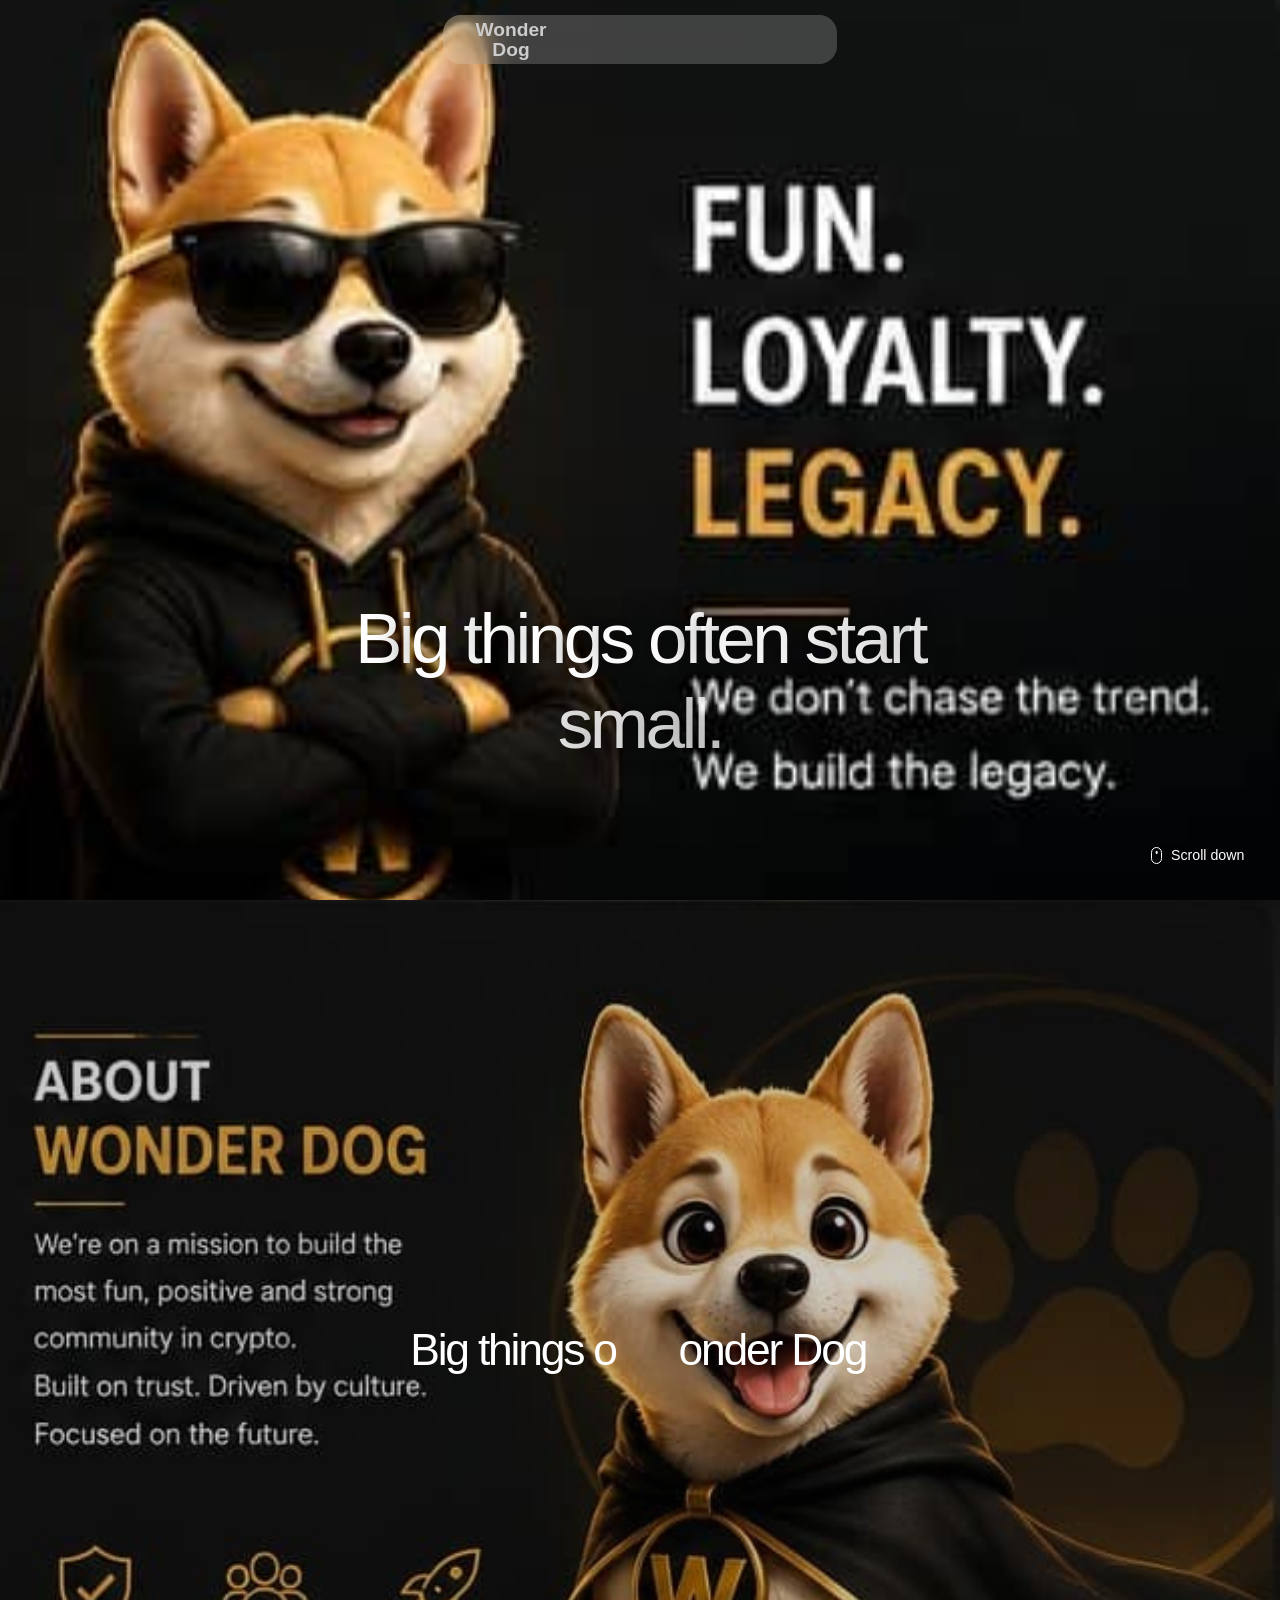
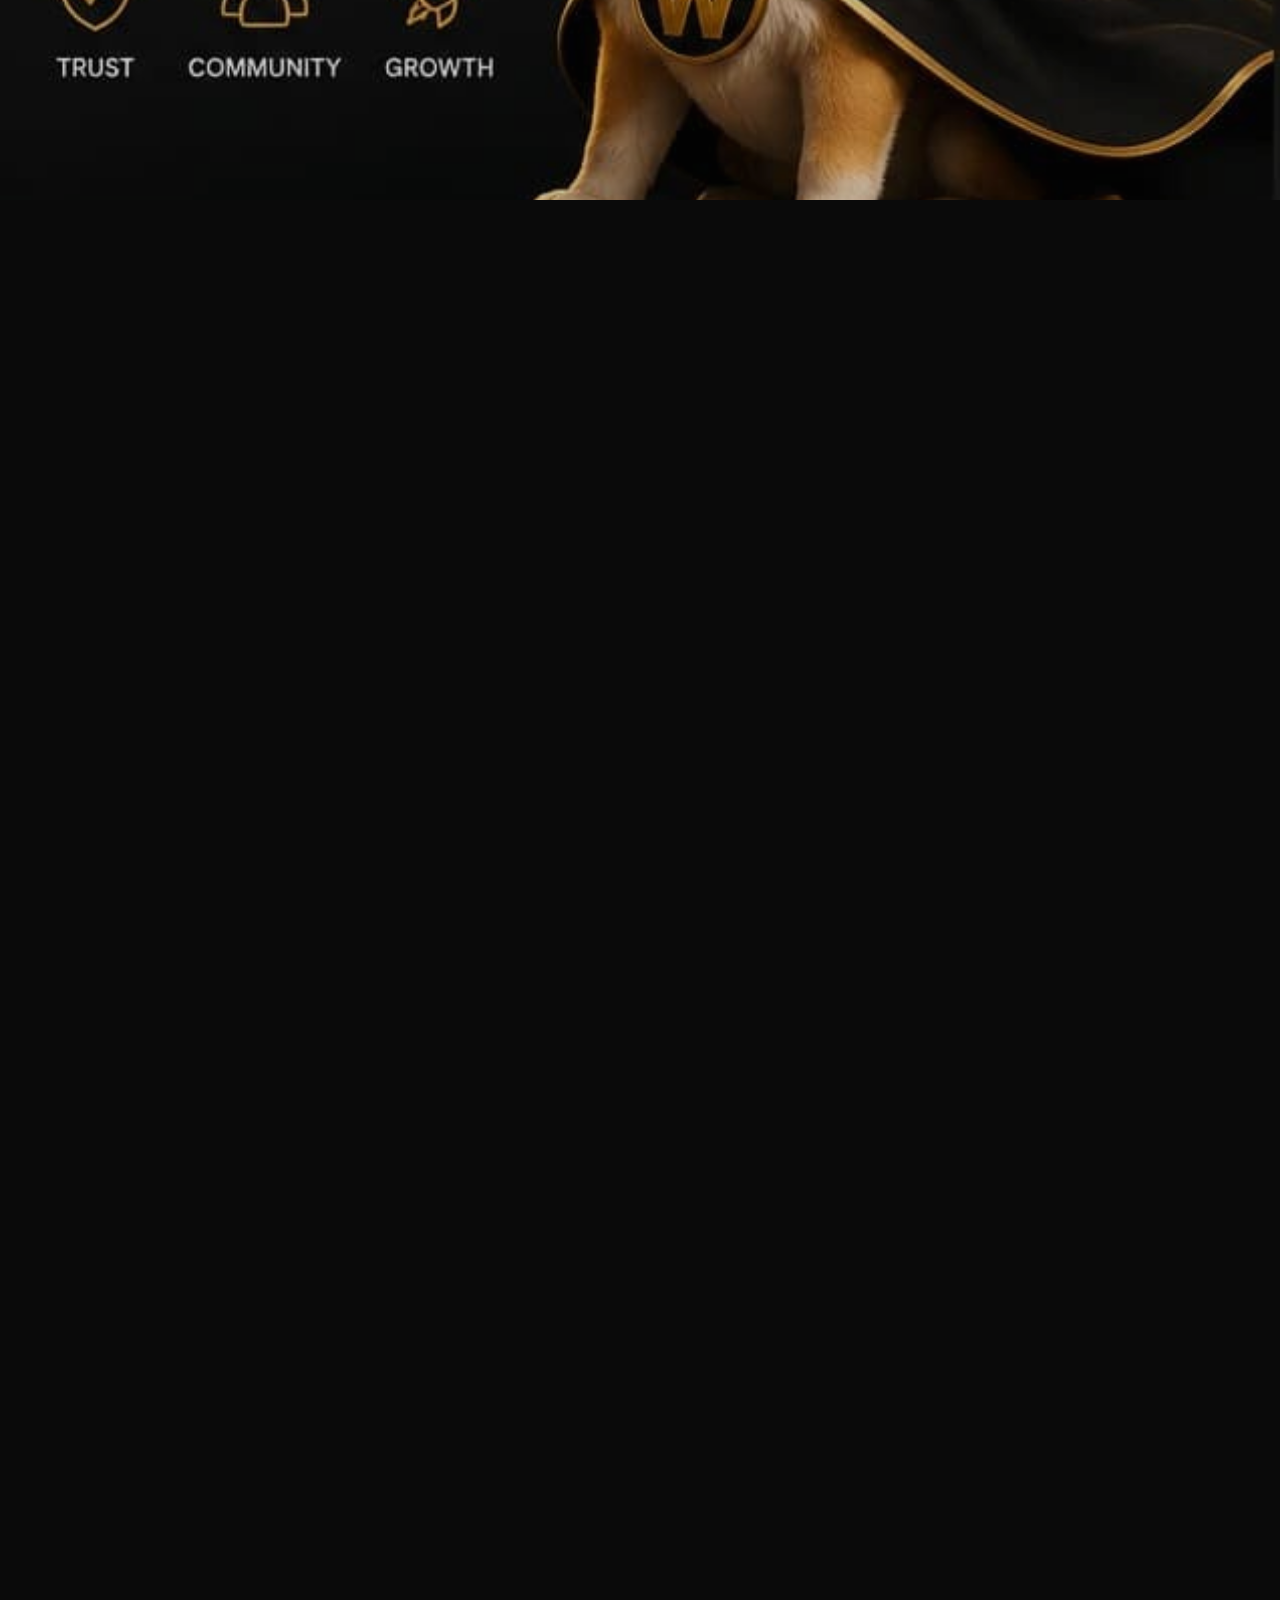
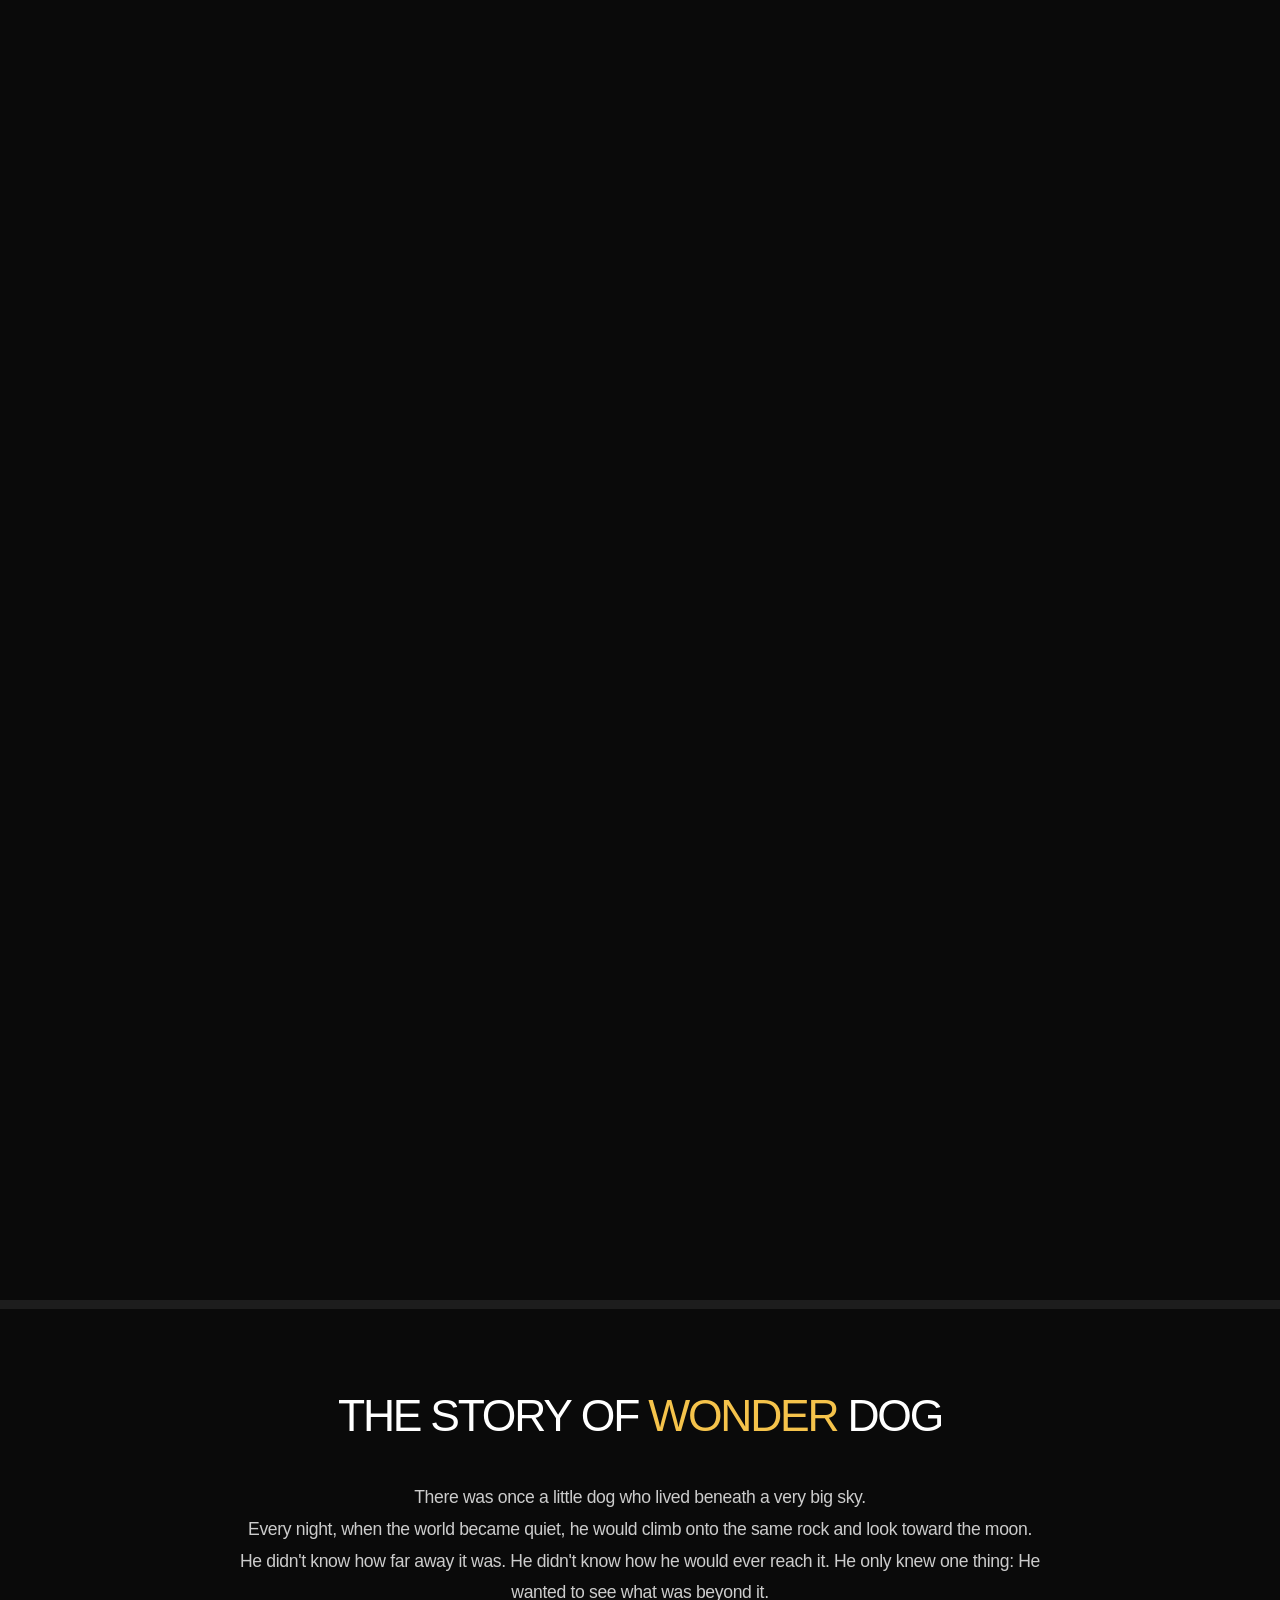
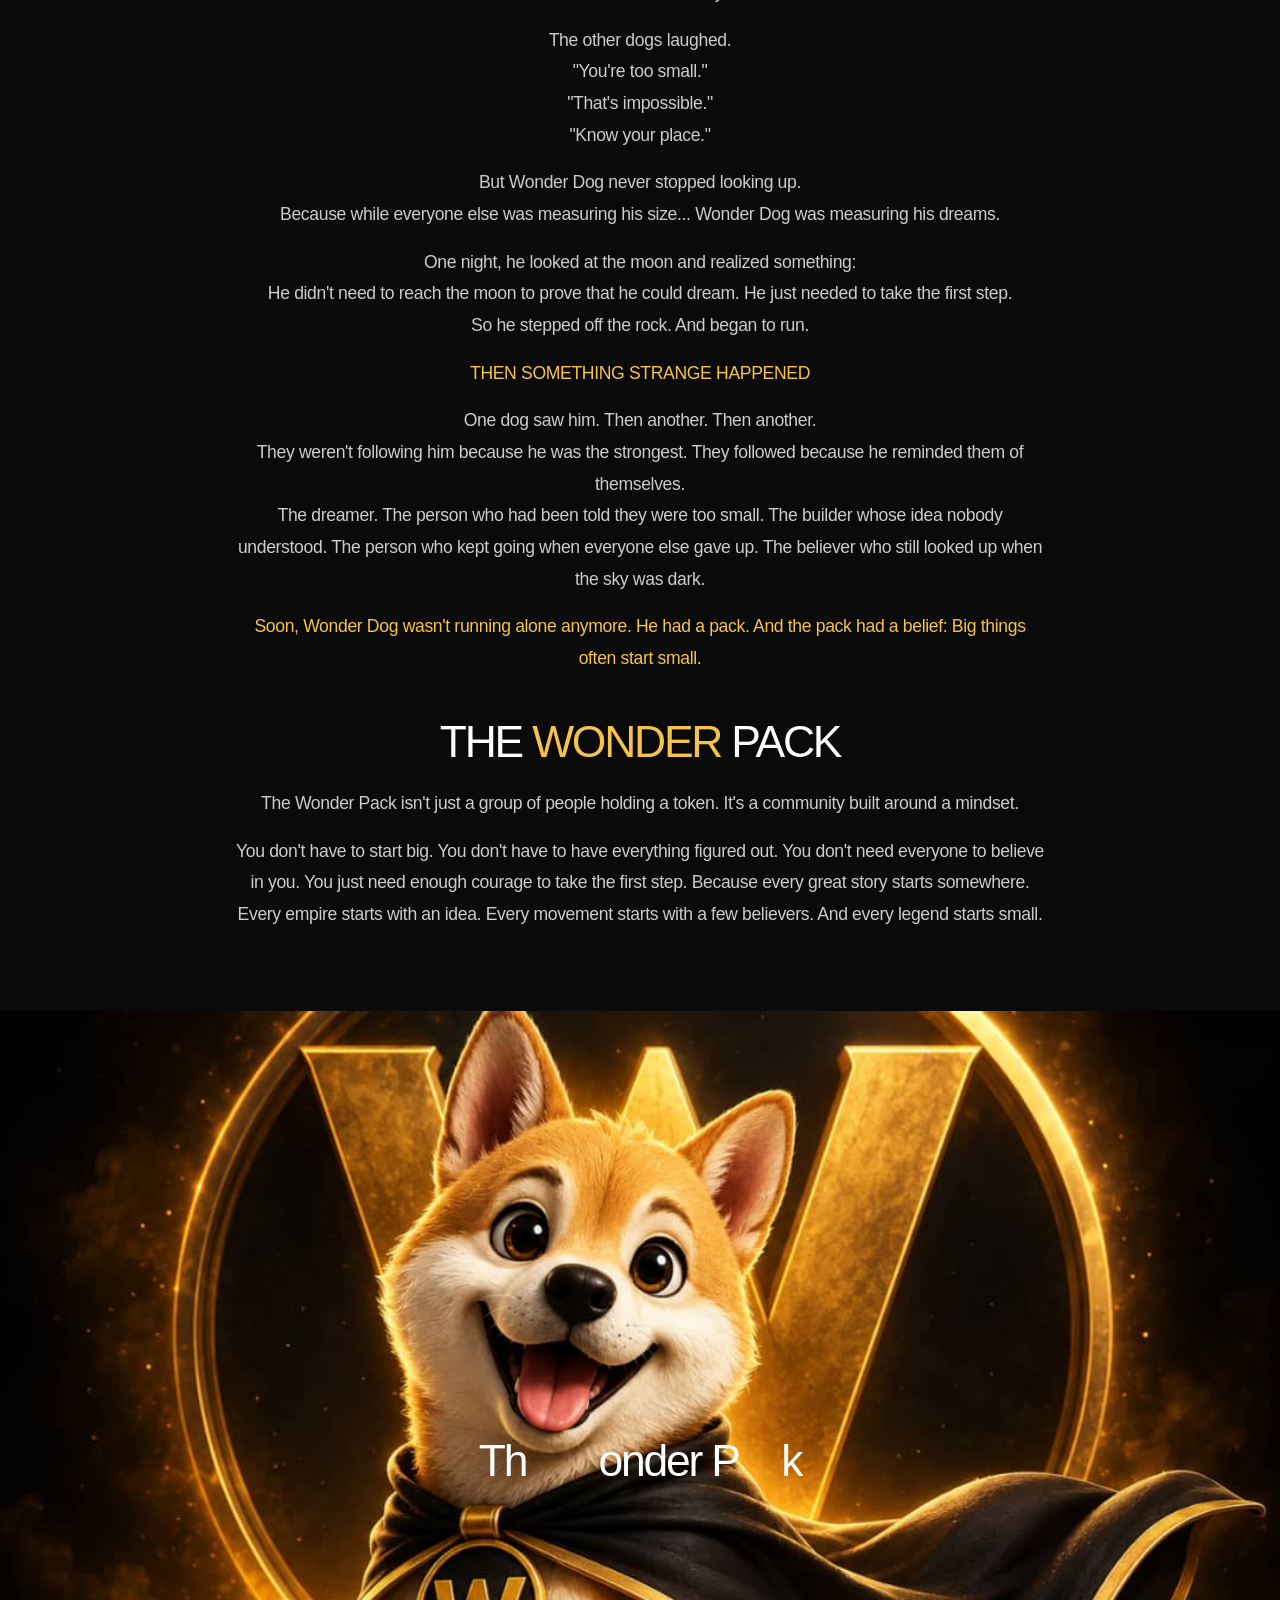
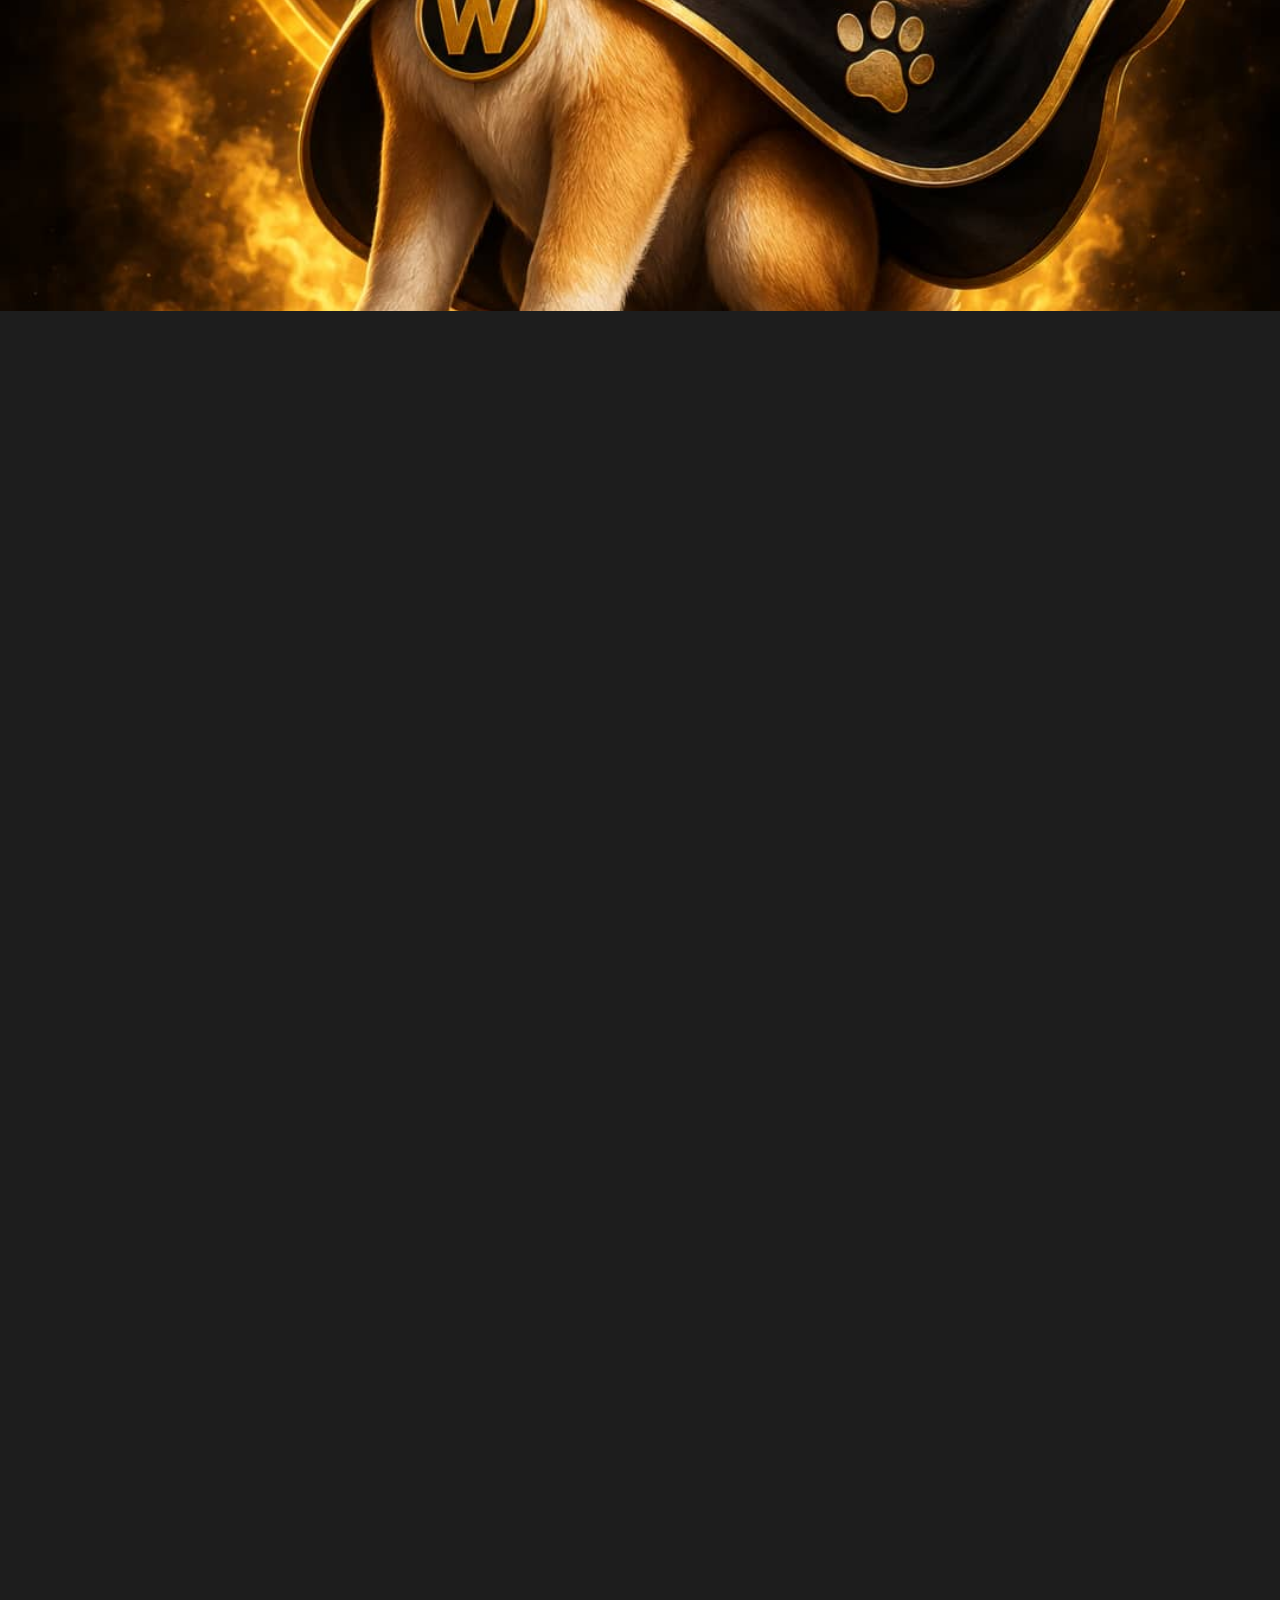
==== commit ca08e18d: "Update index.html" ====
--- a/index.html
+++ b/index.html
@@ -1096,9 +1096,24 @@
 <script id="contact-form-7-js" src="./Relats _ Top tier solutions_files/index(1).js.download"></script>
 <script id="googlesitekit-events-provider-contact-form-7-js" src="./Relats _ Top tier solutions_files/googlesitekit-events-provider-contact-form-7-0310812e6aa65ef3c958.js.download" defer=""></script>
 
-<!-- ADDED: small fallback to make intro grid stack on mobile -->
+<!-- ============================================================== -->
+<!--  EXTREME MOBILE RESPONSIVENESS – FORCES ALL SECTIONS VISIBLE   -->
+<!-- ============================================================== -->
 <style>
+    /* ----- FORCE ALL .desktop CONTAINERS TO SHOW ON MOBILE ----- */
     @media (max-width: 1100px) {
+        .desktop {
+            display: block !important;
+        }
+        /* Remove any inline styles that might hide content */
+        [style*="display: none"] {
+            display: block !important;
+        }
+        /* Hero title size */
+        .component--hero .title {
+            font-size: clamp(2rem, 8vw, 3.2rem) !important;
+        }
+        /* Intro grid – stack properly */
         .component--intro .rows {
             display: grid !important;
             grid-template-columns: 1fr 1fr !important;
@@ -1109,21 +1124,189 @@
         }
         .component--intro .row.--center .video:last-child {
             grid-column: 1 / -1 !important;
+            aspect-ratio: 16 / 8 !important;
         }
         .component--intro .center .title {
             font-size: clamp(1.5rem, 4vw, 2.2rem) !important;
         }
-        /* Ensure all .desktop containers are visible (they were hidden by theme) */
-        .desktop {
-            display: block !important;
-        }
-        /* Fix tokenomics cards on mobile */
+        /* Tokenomics cards */
         .tokenomics-cards {
             flex-wrap: wrap !important;
+            gap: 12px !important;
+        }
+        .tokenomics-cards > div {
+            min-width: 100px !important;
+            flex: 1 1 30% !important;
         }
         .tax-chain-box {
             flex-wrap: wrap !important;
-        }
+            gap: 12px !important;
+        }
+        .tax-chain-box > div {
+            padding-right: 0 !important;
+            border-right: none !important;
+            width: 100% !important;
+            text-align: center !important;
+        }
+        /* Roadmap boxes */
+        .component--periflex .end .boxes {
+            grid-template-columns: 1fr !important;
+            gap: 12px !important;
+        }
+        /* How-to-buy */
+        .component--other-industries .slides {
+            grid-template-columns: 1fr !important;
+            gap: 30px !important;
+        }
+        .component--other-industries .slides .content .images {
+            grid-template-columns: 1fr 1fr !important;
+            gap: 6px !important;
+        }
+        .component--other-industries .slides .content .boxes .box {
+            flex-direction: column !important;
+            align-items: flex-start !important;
+            gap: 8px !important;
+            padding: 14px !important;
+        }
+        .contract-wrapper {
+            flex-wrap: wrap !important;
+        }
+        .contract-wrapper input {
+            font-size: 0.75rem !important;
+            min-width: 80px !important;
+        }
+        /* Social links truck */
+        .component--truck .navigation {
+            max-height: 70vh !important;
+            overflow-y: auto !important;
+            padding-right: 10px !important;
+        }
+        .component--truck .navigation a,
+        .component--truck .navigation .title {
+            font-size: 0.9rem !important;
+            padding: 6px 0 !important;
+        }
+        /* Combo section */
+        .component--combo .columns {
+            grid-template-columns: 1fr !important;
+            gap: 24px !important;
+        }
+        .component--combo .columns .columns__item .box--white {
+            padding: 24px 16px !important;
+            min-height: 200px !important;
+        }
+        .component--combo .columns .columns__item .box--white .bottom .title {
+            font-size: 1.8rem !important;
+        }
+        .component--combo .columns .columns__item .box--white .bottom .button {
+            width: 100% !important;
+            text-align: center !important;
+        }
+        /* FAQ */
+        .component--worldwide .boxes {
+            grid-template-columns: 1fr !important;
+            gap: 12px !important;
+        }
+        /* Animation section */
+        .component--animation .sticky .content h2 {
+            font-size: clamp(2rem, 7vw, 3rem) !important;
+        }
+        .component--animation .sticky .content .actions {
+            flex-direction: column !important;
+            align-items: center !important;
+        }
+        .component--animation .sticky .content .actions .button {
+            width: 100% !important;
+            text-align: center !important;
+            padding: 14px 20px !important;
+        }
+        /* Footer */
+        .component--footer .columns {
+            flex-direction: column !important;
+            align-items: center !important;
+            text-align: center !important;
+            gap: 16px !important;
+        }
+        .component--footer .columns .columns__item .flex {
+            justify-content: center !important;
+            flex-direction: column !important;
+            gap: 8px !important;
+        }
+        /* General font & spacing adjustments */
+        .title--large,
+        .title.--large {
+            font-size: clamp(1.8rem, 5vw, 2.8rem) !important;
+        }
+        .title--xlarge,
+        .title.--xlarge {
+            font-size: clamp(2rem, 6vw, 3.2rem) !important;
+        }
+        .component {
+            padding: 40px 0 !important;
+        }
+        .container {
+            padding: 0 15px !important;
+        }
+        .box {
+            padding: 16px !important;
+        }
+        /* Fix any absolute positioning that breaks */
+        .floating.--center {
+            transform: translate(-50%, -50%) !important;
+        }
+        .floating.--bottom,
+        .floating.--top,
+        .floating.--topleft,
+        .floating.--topright,
+        .floating.--bottomleft,
+        .floating.--bottomright {
+            position: relative !important;
+            left: auto !important;
+            right: auto !important;
+            top: auto !important;
+            bottom: auto !important;
+            transform: none !important;
+            text-align: center !important;
+            margin: 10px auto !important;
+        }
+    }
+
+    /* Extra small devices */
+    @media (max-width: 480px) {
+        .component--hero .title {
+            font-size: clamp(1.8rem, 7vw, 2.6rem) !important;
+        }
+        .tokenomics-cards > div {
+            flex: 1 1 45% !important;
+        }
+        .component--other-industries .slides .content .images {
+            grid-template-columns: 1fr 1fr !important;
+            gap: 4px !important;
+        }
+        .component--other-industries .slides .content .boxes .box {
+            padding: 10px 12px !important;
+            font-size: 0.85rem !important;
+        }
+        .component--footer .columns .columns__item .flex {
+            flex-direction: column !important;
+            gap: 6px !important;
+        }
+    }
+
+    /* Force all images and videos to be responsive */
+    img, video {
+        max-width: 100% !important;
+        height: auto !important;
+    }
+
+    /* Ensure the intro videos don't overflow */
+    .component--intro .video {
+        overflow: hidden !important;
+    }
+    .component--intro .video video {
+        width: 100% !important;
+        height: 100% !important;
+        object-fit: cover !important;
     }
 </style>
 
--- a/Relats _ Top tier solutions_files/style.css
+++ b/Relats _ Top tier solutions_files/style.css
@@ -1,25 +1,25 @@
-.fa{font-family:Font Awesome\ 6 Pro;font-family:var(--fa-style-family,"Font Awesome 6 Pro");font-weight:900;font-weight:var(--fa-style,900)}.fa,.fa-brands,.fa-classic,.fa-duotone,.fa-light,.fa-regular,.fa-sharp,.fa-sharp-solid,.fa-solid,.fa-thin,.fab,.fad,.fal,.far,.fas,.fasl,.fasr,.fass,.fat{-moz-osx-font-smoothing:grayscale;-webkit-font-smoothing:antialiased;font-feature-settings:normal;display:inline-block;display:var(--fa-display,inline-block);font-style:normal;font-variant:normal;line-height:1;text-rendering:auto}.fa-classic,.fa-light,.fa-regular,.fa-solid,.fa-thin,.fal,.far,.fas,.fat{font-family:Font Awesome\ 6 Pro}.fa-brands,.fab{font-family:Font Awesome\ 6 Brands}.fa-classic.fa-duotone,.fa-duotone,.fad{font-family:Font Awesome\ 6 Duotone}.fa-sharp,.fasl,.fasr,.fass{font-family:Font Awesome\ 6 Sharp}.fa-sharp,.fass{font-weight:900}.fa-1x{font-size:1em}.fa-2x{font-size:2em}.fa-3x{font-size:3em}.fa-4x{font-size:4em}.fa-5x{font-size:5em}.fa-6x{font-size:6em}.fa-7x{font-size:7em}.fa-8x{font-size:8em}.fa-9x{font-size:9em}.fa-10x{font-size:10em}.fa-2xs{font-size:.625em;line-height:.1em;vertical-align:.225em}.fa-xs{font-size:.75em;line-height:.08333em;vertical-align:.125em}.fa-sm{font-size:.875em;line-height:.07143em;vertical-align:.05357em}.fa-lg{font-size:1.25em;line-height:.05em;vertical-align:-.075em}.fa-xl{font-size:1.5em;line-height:.04167em;vertical-align:-.125em}.fa-2xl{font-size:2em;line-height:.03125em;vertical-align:-.1875em}.fa-fw{text-align:center;width:1.25em}.fa-ul{list-style-type:none;margin-left:2.5em;margin-left:var(--fa-li-margin,2.5em);padding-left:0}.fa-ul>li{position:relative}.fa-li{left:calc(2em*-1);left:calc(var(--fa-li-width, 2em)*-1);line-height:inherit;position:absolute;text-align:center;width:2em;width:var(--fa-li-width,2em)}.fa-border{border:.08em solid #eee;border:var(--fa-border-width,.08em) var(--fa-border-style,solid) var(--fa-border-color,#eee);border-radius:.1em;border-radius:var(--fa-border-radius,.1em);padding:.2em .25em .15em;padding:var(--fa-border-padding,.2em .25em .15em)}.fa-pull-left{float:left;margin-right:.3em;margin-right:var(--fa-pull-margin,.3em)}.fa-pull-right{float:right;margin-left:.3em;margin-left:var(--fa-pull-margin,.3em)}.fa-beat{animation-delay:0s;animation-delay:var(--fa-animation-delay,0s);animation-direction:normal;animation-direction:var(--fa-animation-direction,normal);animation-duration:1s;animation-duration:var(--fa-animation-duration,1s);animation-iteration-count:infinite;animation-iteration-count:var(--fa-animation-iteration-count,infinite);animation-name:fa-beat;animation-timing-function:ease-in-out;animation-timing-function:var(--fa-animation-timing,ease-in-out)}.fa-bounce{animation-delay:0s;animation-delay:var(--fa-animation-delay,0s);animation-direction:normal;animation-direction:var(--fa-animation-direction,normal);animation-duration:1s;animation-duration:var(--fa-animation-duration,1s);animation-iteration-count:infinite;animation-iteration-count:var(--fa-animation-iteration-count,infinite);animation-name:fa-bounce;animation-timing-function:cubic-bezier(.28,.84,.42,1);animation-timing-function:var(--fa-animation-timing,cubic-bezier(.28,.84,.42,1))}.fa-fade{animation-iteration-count:infinite;animation-iteration-count:var(--fa-animation-iteration-count,infinite);animation-name:fa-fade;animation-timing-function:cubic-bezier(.4,0,.6,1);animation-timing-function:var(--fa-animation-timing,cubic-bezier(.4,0,.6,1))}.fa-beat-fade,.fa-fade{animation-delay:0s;animation-delay:var(--fa-animation-delay,0s);animation-direction:normal;animation-direction:var(--fa-animation-direction,normal);animation-duration:1s;animation-duration:var(--fa-animation-duration,1s)}.fa-beat-fade{animation-iteration-count:infinite;animation-iteration-count:var(--fa-animation-iteration-count,infinite);animation-name:fa-beat-fade;animation-timing-function:cubic-bezier(.4,0,.6,1);animation-timing-function:var(--fa-animation-timing,cubic-bezier(.4,0,.6,1))}.fa-flip{animation-delay:0s;animation-delay:var(--fa-animation-delay,0s);animation-direction:normal;animation-direction:var(--fa-animation-direction,normal);animation-duration:1s;animation-duration:var(--fa-animation-duration,1s);animation-iteration-count:infinite;animation-iteration-count:var(--fa-animation-iteration-count,infinite);animation-name:fa-flip;animation-timing-function:ease-in-out;animation-timing-function:var(--fa-animation-timing,ease-in-out)}.fa-shake{animation-duration:1s;animation-duration:var(--fa-animation-duration,1s);animation-iteration-count:infinite;animation-iteration-count:var(--fa-animation-iteration-count,infinite);animation-name:fa-shake;animation-timing-function:linear;animation-timing-function:var(--fa-animation-timing,linear)}.fa-shake,.fa-spin{animation-delay:0s;animation-delay:var(--fa-animation-delay,0s);animation-direction:normal;animation-direction:var(--fa-animation-direction,normal)}.fa-spin{animation-duration:2s;animation-duration:var(--fa-animation-duration,2s);animation-iteration-count:infinite;animation-iteration-count:var(--fa-animation-iteration-count,infinite);animation-name:fa-spin;animation-timing-function:linear;animation-timing-function:var(--fa-animation-timing,linear)}.fa-spin-reverse{--fa-animation-direction:reverse}.fa-pulse,.fa-spin-pulse{animation-direction:normal;animation-direction:var(--fa-animation-direction,normal);animation-duration:1s;animation-duration:var(--fa-animation-duration,1s);animation-iteration-count:infinite;animation-iteration-count:var(--fa-animation-iteration-count,infinite);animation-name:fa-spin;animation-timing-function:steps(8);animation-timing-function:var(--fa-animation-timing,steps(8))}@media (prefers-reduced-motion:reduce){.fa-beat,.fa-beat-fade,.fa-bounce,.fa-fade,.fa-flip,.fa-pulse,.fa-shake,.fa-spin,.fa-spin-pulse{animation-delay:-1ms;animation-duration:1ms;animation-iteration-count:1;transition-delay:0s;transition-duration:0s}}@keyframes fa-beat{0%,90%{transform:scale(1)}45%{transform:scale(1.25);transform:scale(var(--fa-beat-scale,1.25))}}@keyframes fa-bounce{0%{transform:scale(1) translateY(0)}10%{transform:scale(1.1,.9) translateY(0);transform:scale(var(--fa-bounce-start-scale-x,1.1),var(--fa-bounce-start-scale-y,.9)) translateY(0)}30%{transform:scale(.9,1.1) translateY(-.5em);transform:scale(var(--fa-bounce-jump-scale-x,.9),var(--fa-bounce-jump-scale-y,1.1)) translateY(var(--fa-bounce-height,-.5em))}50%{transform:scale(1.05,.95) translateY(0);transform:scale(var(--fa-bounce-land-scale-x,1.05),var(--fa-bounce-land-scale-y,.95)) translateY(0)}57%{transform:scale(1) translateY(-.125em);transform:scale(1) translateY(var(--fa-bounce-rebound,-.125em))}64%{transform:scale(1) translateY(0)}to{transform:scale(1) translateY(0)}}@keyframes fa-fade{50%{opacity:.4;opacity:var(--fa-fade-opacity,.4)}}@keyframes fa-beat-fade{0%,to{opacity:.4;opacity:var(--fa-beat-fade-opacity,.4);transform:scale(1)}50%{opacity:1;transform:scale(1.125);transform:scale(var(--fa-beat-fade-scale,1.125))}}@keyframes fa-flip{50%{transform:rotate3d(0,1,0,-180deg);transform:rotate3d(var(--fa-flip-x,0),var(--fa-flip-y,1),var(--fa-flip-z,0),var(--fa-flip-angle,-180deg))}}@keyframes fa-shake{0%{transform:rotate(-15deg)}4%{transform:rotate(15deg)}24%,8%{transform:rotate(-18deg)}12%,28%{transform:rotate(18deg)}16%{transform:rotate(-22deg)}20%{transform:rotate(22deg)}32%{transform:rotate(-12deg)}36%{transform:rotate(12deg)}40%,to{transform:rotate(0deg)}}@keyframes fa-spin{0%{transform:rotate(0deg)}to{transform:rotate(1turn)}}.fa-rotate-90{transform:rotate(90deg)}.fa-rotate-180{transform:rotate(180deg)}.fa-rotate-270{transform:rotate(270deg)}.fa-flip-horizontal{transform:scaleX(-1)}.fa-flip-vertical{transform:scaleY(-1)}.fa-flip-both,.fa-flip-horizontal.fa-flip-vertical{transform:scale(-1)}.fa-rotate-by{transform:rotate(none);transform:rotate(var(--fa-rotate-angle,none))}.fa-stack{display:inline-block;height:2em;line-height:2em;position:relative;vertical-align:middle;width:2.5em}.fa-stack-1x,.fa-stack-2x{left:0;position:absolute;text-align:center;width:100%;z-index:auto;z-index:var(--fa-stack-z-index,auto)}.fa-stack-1x{line-height:inherit}.fa-stack-2x{font-size:2em}.fa-inverse{color:#fff;color:var(--fa-inverse,#fff)}.fa-0:before{content:"\30"}.fa-1:before{content:"\31"}.fa-2:before{content:"\32"}.fa-3:before{content:"\33"}.fa-4:before{content:"\34"}.fa-5:before{content:"\35"}.fa-6:before{content:"\36"}.fa-7:before{content:"\37"}.fa-8:before{content:"\38"}.fa-9:before{content:"\39"}.fa-fill-drip:before{content:"\f576"}.fa-arrows-to-circle:before{content:"\e4bd"}.fa-chevron-circle-right:before,.fa-circle-chevron-right:before{content:"\f138"}.fa-wagon-covered:before{content:"\f8ee"}.fa-line-height:before{content:"\f871"}.fa-bagel:before{content:"\e3d7"}.fa-transporter-7:before{content:"\e2a8"}.fa-at:before{content:"\40"}.fa-rectangles-mixed:before{content:"\e323"}.fa-phone-arrow-up-right:before,.fa-phone-arrow-up:before,.fa-phone-outgoing:before{content:"\e224"}.fa-trash-alt:before,.fa-trash-can:before{content:"\f2ed"}.fa-circle-l:before{content:"\e114"}.fa-head-side-goggles:before,.fa-head-vr:before{content:"\f6ea"}.fa-text-height:before{content:"\f034"}.fa-user-times:before,.fa-user-xmark:before{content:"\f235"}.fa-face-hand-yawn:before{content:"\e379"}.fa-gauge-simple-min:before,.fa-tachometer-slowest:before{content:"\f62d"}.fa-stethoscope:before{content:"\f0f1"}.fa-coffin:before{content:"\f6c6"}.fa-comment-alt:before,.fa-message:before{content:"\f27a"}.fa-bowl-salad:before,.fa-salad:before{content:"\f81e"}.fa-info:before{content:"\f129"}.fa-robot-astromech:before{content:"\e2d2"}.fa-ring-diamond:before{content:"\e5ab"}.fa-fondue-pot:before{content:"\e40d"}.fa-theta:before{content:"\f69e"}.fa-face-hand-peeking:before{content:"\e481"}.fa-square-user:before{content:"\e283"}.fa-compress-alt:before,.fa-down-left-and-up-right-to-center:before{content:"\f422"}.fa-explosion:before{content:"\e4e9"}.fa-file-alt:before,.fa-file-lines:before,.fa-file-text:before{content:"\f15c"}.fa-wave-square:before{content:"\f83e"}.fa-ring:before{content:"\f70b"}.fa-building-un:before{content:"\e4d9"}.fa-dice-three:before{content:"\f527"}.fa-tire-pressure-warning:before{content:"\f633"}.fa-wifi-2:before,.fa-wifi-fair:before{content:"\f6ab"}.fa-calendar-alt:before,.fa-calendar-days:before{content:"\f073"}.fa-mp3-player:before{content:"\f8ce"}.fa-anchor-circle-check:before{content:"\e4aa"}.fa-tally-4:before{content:"\e297"}.fa-rectangle-history:before{content:"\e4a2"}.fa-building-circle-arrow-right:before{content:"\e4d1"}.fa-volleyball-ball:before,.fa-volleyball:before{content:"\f45f"}.fa-sun-haze:before{content:"\f765"}.fa-text-size:before{content:"\f894"}.fa-ufo:before{content:"\e047"}.fa-fork:before,.fa-utensil-fork:before{content:"\f2e3"}.fa-arrows-up-to-line:before{content:"\e4c2"}.fa-mobile-signal:before{content:"\e1ef"}.fa-barcode-scan:before{content:"\f465"}.fa-sort-desc:before,.fa-sort-down:before{content:"\f0dd"}.fa-folder-arrow-down:before,.fa-folder-download:before{content:"\e053"}.fa-circle-minus:before,.fa-minus-circle:before{content:"\f056"}.fa-face-icicles:before{content:"\e37c"}.fa-shovel:before{content:"\f713"}.fa-door-open:before{content:"\f52b"}.fa-films:before{content:"\e17a"}.fa-right-from-bracket:before,.fa-sign-out-alt:before{content:"\f2f5"}.fa-face-glasses:before{content:"\e377"}.fa-nfc:before{content:"\e1f7"}.fa-atom:before{content:"\f5d2"}.fa-soap:before{content:"\e06e"}.fa-heart-music-camera-bolt:before,.fa-icons:before{content:"\f86d"}.fa-microphone-alt-slash:before,.fa-microphone-lines-slash:before{content:"\f539"}.fa-closed-captioning-slash:before{content:"\e135"}.fa-calculator-alt:before,.fa-calculator-simple:before{content:"\f64c"}.fa-bridge-circle-check:before{content:"\e4c9"}.fa-sliders-up:before,.fa-sliders-v:before{content:"\f3f1"}.fa-location-minus:before,.fa-map-marker-minus:before{content:"\f609"}.fa-pump-medical:before{content:"\e06a"}.fa-fingerprint:before{content:"\f577"}.fa-ski-boot:before{content:"\e3cc"}.fa-rectangle-sd:before,.fa-standard-definition:before{content:"\e28a"}.fa-h1:before{content:"\f313"}.fa-hand-point-right:before{content:"\f0a4"}.fa-magnifying-glass-location:before,.fa-search-location:before{content:"\f689"}.fa-message-bot:before{content:"\e3b8"}.fa-forward-step:before,.fa-step-forward:before{content:"\f051"}.fa-face-smile-beam:before,.fa-smile-beam:before{content:"\f5b8"}.fa-light-ceiling:before{content:"\e016"}.fa-comment-alt-exclamation:before,.fa-message-exclamation:before{content:"\f4a5"}.fa-bowl-scoop:before,.fa-bowl-shaved-ice:before{content:"\e3de"}.fa-square-x:before{content:"\e286"}.fa-utility-pole-double:before{content:"\e2c4"}.fa-flag-checkered:before{content:"\f11e"}.fa-chevron-double-up:before,.fa-chevrons-up:before{content:"\f325"}.fa-football-ball:before,.fa-football:before{content:"\f44e"}.fa-user-vneck:before{content:"\e461"}.fa-school-circle-exclamation:before{content:"\e56c"}.fa-crop:before{content:"\f125"}.fa-angle-double-down:before,.fa-angles-down:before{content:"\f103"}.fa-users-rectangle:before{content:"\e594"}.fa-people-roof:before{content:"\e537"}.fa-arrow-square-right:before,.fa-square-arrow-right:before{content:"\f33b"}.fa-location-plus:before,.fa-map-marker-plus:before{content:"\f60a"}.fa-lightbulb-exclamation-on:before{content:"\e1ca"}.fa-people-line:before{content:"\e534"}.fa-beer-mug-empty:before,.fa-beer:before{content:"\f0fc"}.fa-crate-empty:before{content:"\e151"}.fa-diagram-predecessor:before{content:"\e477"}.fa-transporter:before{content:"\e042"}.fa-calendar-circle-user:before{content:"\e471"}.fa-arrow-up-long:before,.fa-long-arrow-up:before{content:"\f176"}.fa-person-carry-box:before,.fa-person-carry:before{content:"\f4cf"}.fa-burn:before,.fa-fire-flame-simple:before{content:"\f46a"}.fa-male:before,.fa-person:before{content:"\f183"}.fa-laptop:before{content:"\f109"}.fa-file-csv:before{content:"\f6dd"}.fa-menorah:before{content:"\f676"}.fa-union:before{content:"\f6a2"}.fa-chevron-double-left:before,.fa-chevrons-left:before{content:"\f323"}.fa-circle-heart:before,.fa-heart-circle:before{content:"\f4c7"}.fa-truck-plane:before{content:"\e58f"}.fa-record-vinyl:before{content:"\f8d9"}.fa-bring-forward:before{content:"\f856"}.fa-square-p:before{content:"\e279"}.fa-face-grin-stars:before,.fa-grin-stars:before{content:"\f587"}.fa-sigma:before{content:"\f68b"}.fa-camera-movie:before{content:"\f8a9"}.fa-bong:before{content:"\f55c"}.fa-clarinet:before{content:"\f8ad"}.fa-truck-flatbed:before{content:"\e2b6"}.fa-pastafarianism:before,.fa-spaghetti-monster-flying:before{content:"\f67b"}.fa-arrow-down-up-across-line:before{content:"\e4af"}.fa-leaf-heart:before{content:"\f4cb"}.fa-house-building:before{content:"\e1b1"}.fa-cheese-swiss:before{content:"\f7f0"}.fa-spoon:before,.fa-utensil-spoon:before{content:"\f2e5"}.fa-jar-wheat:before{content:"\e517"}.fa-envelopes-bulk:before,.fa-mail-bulk:before{content:"\f674"}.fa-file-circle-exclamation:before{content:"\e4eb"}.fa-bow-arrow:before{content:"\f6b9"}.fa-cart-xmark:before{content:"\e0dd"}.fa-hexagon-xmark:before,.fa-times-hexagon:before,.fa-xmark-hexagon:before{content:"\f2ee"}.fa-circle-h:before,.fa-hospital-symbol:before{content:"\f47e"}.fa-merge:before{content:"\e526"}.fa-pager:before{content:"\f815"}.fa-cart-minus:before{content:"\e0db"}.fa-address-book:before,.fa-contact-book:before{content:"\f2b9"}.fa-pan-frying:before{content:"\e42c"}.fa-grid-3:before,.fa-grid:before{content:"\e195"}.fa-football-helmet:before{content:"\f44f"}.fa-hand-love:before{content:"\e1a5"}.fa-trees:before{content:"\f724"}.fa-strikethrough:before{content:"\f0cc"}.fa-page:before{content:"\e428"}.fa-k:before{content:"\4b"}.fa-diagram-previous:before{content:"\e478"}.fa-gauge-min:before,.fa-tachometer-alt-slowest:before{content:"\f628"}.fa-folder-grid:before{content:"\e188"}.fa-eggplant:before{content:"\e16c"}.fa-ram:before{content:"\f70a"}.fa-landmark-flag:before{content:"\e51c"}.fa-lips:before{content:"\f600"}.fa-pencil-alt:before,.fa-pencil:before{content:"\f303"}.fa-backward:before{content:"\f04a"}.fa-caret-right:before{content:"\f0da"}.fa-comments:before{content:"\f086"}.fa-file-clipboard:before,.fa-paste:before{content:"\f0ea"}.fa-desktop-arrow-down:before{content:"\e155"}.fa-code-pull-request:before{content:"\e13c"}.fa-pumpkin:before{content:"\f707"}.fa-clipboard-list:before{content:"\f46d"}.fa-pen-field:before{content:"\e211"}.fa-blueberries:before{content:"\e2e8"}.fa-truck-loading:before,.fa-truck-ramp-box:before{content:"\f4de"}.fa-note:before{content:"\e1ff"}.fa-arrow-down-to-square:before{content:"\e096"}.fa-user-check:before{content:"\f4fc"}.fa-cloud-xmark:before{content:"\e35f"}.fa-vial-virus:before{content:"\e597"}.fa-book-alt:before,.fa-book-blank:before{content:"\f5d9"}.fa-golf-flag-hole:before{content:"\e3ac"}.fa-comment-alt-arrow-down:before,.fa-message-arrow-down:before{content:"\e1db"}.fa-face-unamused:before{content:"\e39f"}.fa-sheet-plastic:before{content:"\e571"}.fa-circle-9:before{content:"\e0f6"}.fa-blog:before{content:"\f781"}.fa-user-ninja:before{content:"\f504"}.fa-pencil-slash:before{content:"\e215"}.fa-bowling-pins:before{content:"\f437"}.fa-person-arrow-up-from-line:before{content:"\e539"}.fa-down-right:before{content:"\e16b"}.fa-scroll-torah:before,.fa-torah:before{content:"\f6a0"}.fa-webhook:before{content:"\e5d5"}.fa-blinds-open:before{content:"\f8fc"}.fa-fence:before{content:"\e303"}.fa-arrow-alt-up:before,.fa-up:before{content:"\f357"}.fa-broom-ball:before,.fa-quidditch-broom-ball:before,.fa-quidditch:before{content:"\f458"}.fa-drumstick:before{content:"\f6d6"}.fa-square-v:before{content:"\e284"}.fa-face-awesome:before,.fa-gave-dandy:before{content:"\e409"}.fa-dial-off:before{content:"\e162"}.fa-toggle-off:before{content:"\f204"}.fa-face-smile-horns:before{content:"\e391"}.fa-archive:before,.fa-box-archive:before{content:"\f187"}.fa-grapes:before{content:"\e306"}.fa-person-drowning:before{content:"\e545"}.fa-dial-max:before{content:"\e15e"}.fa-circle-m:before{content:"\e115"}.fa-calendar-image:before{content:"\e0d4"}.fa-caret-circle-down:before,.fa-circle-caret-down:before{content:"\f32d"}.fa-arrow-down-9-1:before,.fa-sort-numeric-desc:before,.fa-sort-numeric-down-alt:before{content:"\f886"}.fa-face-grin-tongue-squint:before,.fa-grin-tongue-squint:before{content:"\f58a"}.fa-shish-kebab:before{content:"\f821"}.fa-spray-can:before{content:"\f5bd"}.fa-alarm-snooze:before{content:"\f845"}.fa-scarecrow:before{content:"\f70d"}.fa-truck-monster:before{content:"\f63b"}.fa-gift-card:before{content:"\f663"}.fa-w:before{content:"\57"}.fa-code-pull-request-draft:before{content:"\e3fa"}.fa-square-b:before{content:"\e264"}.fa-elephant:before{content:"\f6da"}.fa-earth-africa:before,.fa-globe-africa:before{content:"\f57c"}.fa-rainbow:before{content:"\f75b"}.fa-circle-notch:before{content:"\f1ce"}.fa-tablet-alt:before,.fa-tablet-screen-button:before{content:"\f3fa"}.fa-paw:before{content:"\f1b0"}.fa-message-question:before{content:"\e1e3"}.fa-cloud:before{content:"\f0c2"}.fa-trowel-bricks:before{content:"\e58a"}.fa-square-3:before{content:"\e258"}.fa-face-flushed:before,.fa-flushed:before{content:"\f579"}.fa-hospital-user:before{content:"\f80d"}.fa-microwave:before{content:"\e01b"}.fa-chf-sign:before{content:"\e602"}.fa-tent-arrow-left-right:before{content:"\e57f"}.fa-cart-circle-arrow-up:before{content:"\e3f0"}.fa-trash-clock:before{content:"\e2b0"}.fa-gavel:before,.fa-legal:before{content:"\f0e3"}.fa-sprinkler-ceiling:before{content:"\e44c"}.fa-browsers:before{content:"\e0cb"}.fa-trillium:before{content:"\e588"}.fa-music-slash:before{content:"\f8d1"}.fa-truck-ramp:before{content:"\f4e0"}.fa-binoculars:before{content:"\f1e5"}.fa-microphone-slash:before{content:"\f131"}.fa-box-tissue:before{content:"\e05b"}.fa-circle-c:before{content:"\e101"}.fa-star-christmas:before{content:"\f7d4"}.fa-chart-bullet:before{content:"\e0e1"}.fa-motorcycle:before{content:"\f21c"}.fa-tree-christmas:before{content:"\f7db"}.fa-tire-flat:before{content:"\f632"}.fa-sunglasses:before{content:"\f892"}.fa-badge:before{content:"\f335"}.fa-comment-alt-edit:before,.fa-message-edit:before,.fa-message-pen:before{content:"\f4a4"}.fa-bell-concierge:before,.fa-concierge-bell:before{content:"\f562"}.fa-pen-ruler:before,.fa-pencil-ruler:before{content:"\f5ae"}.fa-arrow-progress:before{content:"\e5df"}.fa-chess-rook-alt:before,.fa-chess-rook-piece:before{content:"\f448"}.fa-square-root:before{content:"\f697"}.fa-album-collection-circle-plus:before{content:"\e48e"}.fa-people-arrows-left-right:before,.fa-people-arrows:before{content:"\e068"}.fa-face-angry-horns:before{content:"\e368"}.fa-mars-and-venus-burst:before{content:"\e523"}.fa-tombstone:before{content:"\f720"}.fa-caret-square-right:before,.fa-square-caret-right:before{content:"\f152"}.fa-cut:before,.fa-scissors:before{content:"\f0c4"}.fa-list-music:before{content:"\f8c9"}.fa-sun-plant-wilt:before{content:"\e57a"}.fa-toilets-portable:before{content:"\e584"}.fa-hockey-puck:before{content:"\f453"}.fa-mustache:before{content:"\e5bc"}.fa-hyphen:before{content:"\2d"}.fa-table:before{content:"\f0ce"}.fa-user-chef:before{content:"\e3d2"}.fa-comment-alt-image:before,.fa-message-image:before{content:"\e1e0"}.fa-users-medical:before{content:"\f830"}.fa-sensor-alert:before,.fa-sensor-triangle-exclamation:before{content:"\e029"}.fa-magnifying-glass-arrow-right:before{content:"\e521"}.fa-digital-tachograph:before,.fa-tachograph-digital:before{content:"\f566"}.fa-face-mask:before{content:"\e37f"}.fa-pickleball:before{content:"\e435"}.fa-star-sharp-half:before{content:"\e28c"}.fa-users-slash:before{content:"\e073"}.fa-clover:before{content:"\e139"}.fa-meat:before{content:"\f814"}.fa-mail-reply:before,.fa-reply:before{content:"\f3e5"}.fa-star-and-crescent:before{content:"\f699"}.fa-empty-set:before{content:"\f656"}.fa-house-fire:before{content:"\e50c"}.fa-minus-square:before,.fa-square-minus:before{content:"\f146"}.fa-helicopter:before{content:"\f533"}.fa-bird:before{content:"\e469"}.fa-compass:before{content:"\f14e"}.fa-caret-square-down:before,.fa-square-caret-down:before{content:"\f150"}.fa-heart-half-alt:before,.fa-heart-half-stroke:before{content:"\e1ac"}.fa-file-circle-question:before{content:"\e4ef"}.fa-laptop-code:before{content:"\f5fc"}.fa-joystick:before{content:"\f8c5"}.fa-grill-fire:before{content:"\e5a4"}.fa-rectangle-vertical-history:before{content:"\e237"}.fa-swatchbook:before{content:"\f5c3"}.fa-prescription-bottle:before{content:"\f485"}.fa-bars:before,.fa-navicon:before{content:"\f0c9"}.fa-keyboard-left:before{content:"\e1c3"}.fa-people-group:before{content:"\e533"}.fa-hourglass-3:before,.fa-hourglass-end:before{content:"\f253"}.fa-heart-broken:before,.fa-heart-crack:before{content:"\f7a9"}.fa-face-beam-hand-over-mouth:before{content:"\e47c"}.fa-droplet-percent:before,.fa-humidity:before{content:"\f750"}.fa-external-link-square-alt:before,.fa-square-up-right:before{content:"\f360"}.fa-face-kiss-beam:before,.fa-kiss-beam:before{content:"\f597"}.fa-corn:before{content:"\f6c7"}.fa-roller-coaster:before{content:"\e324"}.fa-photo-film-music:before{content:"\e228"}.fa-radar:before{content:"\e024"}.fa-sickle:before{content:"\f822"}.fa-film:before{content:"\f008"}.fa-coconut:before{content:"\e2f6"}.fa-ruler-horizontal:before{content:"\f547"}.fa-shield-cross:before{content:"\f712"}.fa-cassette-tape:before{content:"\f8ab"}.fa-square-terminal:before{content:"\e32a"}.fa-people-robbery:before{content:"\e536"}.fa-lightbulb:before{content:"\f0eb"}.fa-caret-left:before{content:"\f0d9"}.fa-comment-middle:before{content:"\e149"}.fa-trash-can-list:before{content:"\e2ab"}.fa-block:before{content:"\e46a"}.fa-circle-exclamation:before,.fa-exclamation-circle:before{content:"\f06a"}.fa-school-circle-xmark:before{content:"\e56d"}.fa-arrow-right-from-bracket:before,.fa-sign-out:before{content:"\f08b"}.fa-face-frown-slight:before{content:"\e376"}.fa-chevron-circle-down:before,.fa-circle-chevron-down:before{content:"\f13a"}.fa-sidebar-flip:before{content:"\e24f"}.fa-unlock-alt:before,.fa-unlock-keyhole:before{content:"\f13e"}.fa-temperature-list:before{content:"\e299"}.fa-cloud-showers-heavy:before{content:"\f740"}.fa-headphones-alt:before,.fa-headphones-simple:before{content:"\f58f"}.fa-sitemap:before{content:"\f0e8"}.fa-pipe-section:before{content:"\e438"}.fa-space-station-moon-alt:before,.fa-space-station-moon-construction:before{content:"\e034"}.fa-circle-dollar-to-slot:before,.fa-donate:before{content:"\f4b9"}.fa-memory:before{content:"\f538"}.fa-face-sleeping:before{content:"\e38d"}.fa-road-spikes:before{content:"\e568"}.fa-fire-burner:before{content:"\e4f1"}.fa-squirrel:before{content:"\f71a"}.fa-arrow-to-top:before,.fa-arrow-up-to-line:before{content:"\f341"}.fa-flag:before{content:"\f024"}.fa-face-cowboy-hat:before{content:"\e36e"}.fa-hanukiah:before{content:"\f6e6"}.fa-chart-scatter-3d:before{content:"\e0e8"}.fa-display-chart-up:before{content:"\e5e3"}.fa-square-code:before{content:"\e267"}.fa-feather:before{content:"\f52d"}.fa-volume-down:before,.fa-volume-low:before{content:"\f027"}.fa-times-to-slot:before,.fa-vote-nay:before,.fa-xmark-to-slot:before{content:"\f771"}.fa-box-alt:before,.fa-box-taped:before{content:"\f49a"}.fa-comment-slash:before{content:"\f4b3"}.fa-swords:before{content:"\f71d"}.fa-cloud-sun-rain:before{content:"\f743"}.fa-album:before{content:"\f89f"}.fa-circle-n:before{content:"\e118"}.fa-compress:before{content:"\f066"}.fa-wheat-alt:before,.fa-wheat-awn:before{content:"\e2cd"}.fa-ankh:before{content:"\f644"}.fa-hands-holding-child:before{content:"\e4fa"}.fa-asterisk:before{content:"\2a"}.fa-key-skeleton-left-right:before{content:"\e3b4"}.fa-comment-lines:before{content:"\f4b0"}.fa-luchador-mask:before,.fa-luchador:before,.fa-mask-luchador:before{content:"\f455"}.fa-check-square:before,.fa-square-check:before{content:"\f14a"}.fa-shredder:before{content:"\f68a"}.fa-book-open-alt:before,.fa-book-open-cover:before{content:"\e0c0"}.fa-sandwich:before{content:"\f81f"}.fa-peseta-sign:before{content:"\e221"}.fa-parking-slash:before,.fa-square-parking-slash:before{content:"\f617"}.fa-train-tunnel:before{content:"\e454"}.fa-header:before,.fa-heading:before{content:"\f1dc"}.fa-ghost:before{content:"\f6e2"}.fa-face-anguished:before{content:"\e369"}.fa-hockey-sticks:before{content:"\f454"}.fa-abacus:before{content:"\f640"}.fa-film-alt:before,.fa-film-simple:before{content:"\f3a0"}.fa-list-squares:before,.fa-list:before{content:"\f03a"}.fa-tree-palm:before{content:"\f82b"}.fa-phone-square-alt:before,.fa-square-phone-flip:before{content:"\f87b"}.fa-cart-plus:before{content:"\f217"}.fa-gamepad:before{content:"\f11b"}.fa-border-center-v:before{content:"\f89d"}.fa-circle-dot:before,.fa-dot-circle:before{content:"\f192"}.fa-clipboard-medical:before{content:"\e133"}.fa-dizzy:before,.fa-face-dizzy:before{content:"\f567"}.fa-egg:before{content:"\f7fb"}.fa-arrow-alt-to-top:before,.fa-up-to-line:before{content:"\f34d"}.fa-house-medical-circle-xmark:before{content:"\e513"}.fa-watch-fitness:before{content:"\f63e"}.fa-clock-nine-thirty:before{content:"\e34d"}.fa-campground:before{content:"\f6bb"}.fa-folder-plus:before{content:"\f65e"}.fa-jug:before{content:"\f8c6"}.fa-futbol-ball:before,.fa-futbol:before,.fa-soccer-ball:before{content:"\f1e3"}.fa-snow-blowing:before{content:"\f761"}.fa-paint-brush:before,.fa-paintbrush:before{content:"\f1fc"}.fa-lock:before{content:"\f023"}.fa-arrow-down-from-line:before,.fa-arrow-from-top:before{content:"\f345"}.fa-gas-pump:before{content:"\f52f"}.fa-signal-alt-slash:before,.fa-signal-bars-slash:before{content:"\f694"}.fa-monkey:before{content:"\f6fb"}.fa-pro:before,.fa-rectangle-pro:before{content:"\e235"}.fa-house-night:before{content:"\e010"}.fa-hot-tub-person:before,.fa-hot-tub:before{content:"\f593"}.fa-blanket:before{content:"\f498"}.fa-map-location:before,.fa-map-marked:before{content:"\f59f"}.fa-house-flood-water:before{content:"\e50e"}.fa-comments-question-check:before{content:"\e14f"}.fa-tree:before{content:"\f1bb"}.fa-arrows-cross:before{content:"\e0a2"}.fa-backpack:before{content:"\f5d4"}.fa-square-small:before{content:"\e27e"}.fa-folder-arrow-up:before,.fa-folder-upload:before{content:"\e054"}.fa-bridge-lock:before{content:"\e4cc"}.fa-crosshairs-simple:before{content:"\e59f"}.fa-sack-dollar:before{content:"\f81d"}.fa-edit:before,.fa-pen-to-square:before{content:"\f044"}.fa-sliders-h-square:before,.fa-square-sliders:before{content:"\f3f0"}.fa-car-side:before{content:"\f5e4"}.fa-comment-middle-top-alt:before,.fa-message-middle-top:before{content:"\e1e2"}.fa-lightbulb-on:before{content:"\f672"}.fa-knife:before,.fa-utensil-knife:before{content:"\f2e4"}.fa-share-alt:before,.fa-share-nodes:before{content:"\f1e0"}.fa-display-chart-up-circle-dollar:before{content:"\e5e6"}.fa-wave-sine:before{content:"\f899"}.fa-heart-circle-minus:before{content:"\e4ff"}.fa-circle-w:before{content:"\e12c"}.fa-calendar-circle:before,.fa-circle-calendar:before{content:"\e102"}.fa-hourglass-2:before,.fa-hourglass-half:before{content:"\f252"}.fa-microscope:before{content:"\f610"}.fa-sunset:before{content:"\f767"}.fa-sink:before{content:"\e06d"}.fa-calendar-exclamation:before{content:"\f334"}.fa-truck-container-empty:before{content:"\e2b5"}.fa-hand-heart:before{content:"\f4bc"}.fa-bag-shopping:before,.fa-shopping-bag:before{content:"\f290"}.fa-arrow-down-z-a:before,.fa-sort-alpha-desc:before,.fa-sort-alpha-down-alt:before{content:"\f881"}.fa-mitten:before{content:"\f7b5"}.fa-reply-clock:before,.fa-reply-time:before{content:"\e239"}.fa-person-rays:before{content:"\e54d"}.fa-arrow-alt-right:before,.fa-right:before{content:"\f356"}.fa-circle-f:before{content:"\e10e"}.fa-users:before{content:"\f0c0"}.fa-face-pleading:before{content:"\e386"}.fa-eye-slash:before{content:"\f070"}.fa-flask-vial:before{content:"\e4f3"}.fa-police-box:before{content:"\e021"}.fa-cucumber:before{content:"\e401"}.fa-head-side-brain:before{content:"\f808"}.fa-hand-paper:before,.fa-hand:before{content:"\f256"}.fa-biking-mountain:before,.fa-person-biking-mountain:before{content:"\f84b"}.fa-utensils-slash:before{content:"\e464"}.fa-print-magnifying-glass:before,.fa-print-search:before{content:"\f81a"}.fa-folder-bookmark:before{content:"\e186"}.fa-om:before{content:"\f679"}.fa-pi:before{content:"\f67e"}.fa-flask-potion:before,.fa-flask-round-potion:before{content:"\f6e1"}.fa-face-shush:before{content:"\e38c"}.fa-worm:before{content:"\e599"}.fa-house-circle-xmark:before{content:"\e50b"}.fa-plug:before{content:"\f1e6"}.fa-calendar-circle-exclamation:before{content:"\e46e"}.fa-square-i:before{content:"\e272"}.fa-chevron-up:before{content:"\f077"}.fa-face-saluting:before{content:"\e484"}.fa-gauge-simple-low:before,.fa-tachometer-slow:before{content:"\f62c"}.fa-face-persevering:before{content:"\e385"}.fa-camera-circle:before,.fa-circle-camera:before{content:"\e103"}.fa-hand-spock:before{content:"\f259"}.fa-spider-web:before{content:"\f719"}.fa-circle-microphone:before,.fa-microphone-circle:before{content:"\e116"}.fa-book-arrow-up:before{content:"\e0ba"}.fa-popsicle:before{content:"\e43e"}.fa-command:before{content:"\e142"}.fa-blinds:before{content:"\f8fb"}.fa-stopwatch:before{content:"\f2f2"}.fa-saxophone:before{content:"\f8dc"}.fa-square-2:before{content:"\e257"}.fa-field-hockey-stick-ball:before,.fa-field-hockey:before{content:"\f44c"}.fa-arrow-up-square-triangle:before,.fa-sort-shapes-up-alt:before{content:"\f88b"}.fa-face-scream:before{content:"\e38b"}.fa-square-m:before{content:"\e276"}.fa-camera-web:before,.fa-webcam:before{content:"\f832"}.fa-comment-arrow-down:before{content:"\e143"}.fa-lightbulb-cfl:before{content:"\e5a6"}.fa-window-frame-open:before{content:"\e050"}.fa-face-kiss:before,.fa-kiss:before{content:"\f596"}.fa-bridge-circle-xmark:before{content:"\e4cb"}.fa-period:before{content:"\2e"}.fa-face-grin-tongue:before,.fa-grin-tongue:before{content:"\f589"}.fa-up-to-dotted-line:before{content:"\e457"}.fa-thought-bubble:before{content:"\e32e"}.fa-skeleton-ribs:before{content:"\e5cb"}.fa-raygun:before{content:"\e025"}.fa-flute:before{content:"\f8b9"}.fa-acorn:before{content:"\f6ae"}.fa-video-arrow-up-right:before{content:"\e2c9"}.fa-grate-droplet:before{content:"\e194"}.fa-seal-exclamation:before{content:"\e242"}.fa-chess-bishop:before{content:"\f43a"}.fa-message-sms:before{content:"\e1e5"}.fa-coffee-beans:before{content:"\e13f"}.fa-hat-witch:before{content:"\f6e7"}.fa-face-grin-wink:before,.fa-grin-wink:before{content:"\f58c"}.fa-clock-three-thirty:before{content:"\e357"}.fa-deaf:before,.fa-deafness:before,.fa-ear-deaf:before,.fa-hard-of-hearing:before{content:"\f2a4"}.fa-alarm-clock:before{content:"\f34e"}.fa-eclipse:before{content:"\f749"}.fa-face-relieved:before{content:"\e389"}.fa-road-circle-check:before{content:"\e564"}.fa-dice-five:before{content:"\f523"}.fa-minus-octagon:before,.fa-octagon-minus:before{content:"\f308"}.fa-rss-square:before,.fa-square-rss:before{content:"\f143"}.fa-face-zany:before{content:"\e3a4"}.fa-tricycle:before{content:"\e5c3"}.fa-land-mine-on:before{content:"\e51b"}.fa-square-arrow-up-left:before{content:"\e263"}.fa-i-cursor:before{content:"\f246"}.fa-chart-mixed-up-circle-dollar:before{content:"\e5d9"}.fa-salt-shaker:before{content:"\e446"}.fa-stamp:before{content:"\f5bf"}.fa-file-plus:before{content:"\f319"}.fa-draw-square:before{content:"\f5ef"}.fa-toilet-paper-reverse-slash:before,.fa-toilet-paper-under-slash:before{content:"\e2a1"}.fa-stairs:before{content:"\e289"}.fa-drone-alt:before,.fa-drone-front:before{content:"\f860"}.fa-glass-empty:before{content:"\e191"}.fa-dial-high:before{content:"\e15c"}.fa-user-construction:before,.fa-user-hard-hat:before,.fa-user-helmet-safety:before{content:"\f82c"}.fa-i:before{content:"\49"}.fa-hryvnia-sign:before,.fa-hryvnia:before{content:"\f6f2"}.fa-arrow-down-left-and-arrow-up-right-to-center:before{content:"\e092"}.fa-pills:before{content:"\f484"}.fa-face-grin-wide:before,.fa-grin-alt:before{content:"\f581"}.fa-tooth:before{content:"\f5c9"}.fa-basketball-hoop:before{content:"\f435"}.fa-objects-align-bottom:before{content:"\e3bb"}.fa-v:before{content:"\56"}.fa-sparkles:before{content:"\f890"}.fa-squid:before{content:"\e450"}.fa-leafy-green:before{content:"\e41d"}.fa-circle-arrow-up-right:before{content:"\e0fc"}.fa-calendars:before{content:"\e0d7"}.fa-bangladeshi-taka-sign:before{content:"\e2e6"}.fa-bicycle:before{content:"\f206"}.fa-hammer-war:before{content:"\f6e4"}.fa-circle-d:before{content:"\e104"}.fa-spider-black-widow:before{content:"\f718"}.fa-rod-asclepius:before,.fa-rod-snake:before,.fa-staff-aesculapius:before,.fa-staff-snake:before{content:"\e579"}.fa-pear:before{content:"\e20c"}.fa-head-side-cough-slash:before{content:"\e062"}.fa-triangle:before{content:"\f2ec"}.fa-apartment:before{content:"\e468"}.fa-ambulance:before,.fa-truck-medical:before{content:"\f0f9"}.fa-pepper:before{content:"\e432"}.fa-piano:before{content:"\f8d4"}.fa-gun-squirt:before{content:"\e19d"}.fa-wheat-awn-circle-exclamation:before{content:"\e598"}.fa-snowman:before{content:"\f7d0"}.fa-user-alien:before{content:"\e04a"}.fa-shield-check:before{content:"\f2f7"}.fa-mortar-pestle:before{content:"\f5a7"}.fa-road-barrier:before{content:"\e562"}.fa-chart-candlestick:before{content:"\e0e2"}.fa-briefcase-blank:before{content:"\e0c8"}.fa-school:before{content:"\f549"}.fa-igloo:before{content:"\f7ae"}.fa-bracket-round:before,.fa-parenthesis:before{content:"\28"}.fa-joint:before{content:"\f595"}.fa-horse-saddle:before{content:"\f8c3"}.fa-mug-marshmallows:before{content:"\f7b7"}.fa-filters:before{content:"\e17e"}.fa-bell-on:before{content:"\f8fa"}.fa-angle-right:before{content:"\f105"}.fa-dial-med:before{content:"\e15f"}.fa-horse:before{content:"\f6f0"}.fa-q:before{content:"\51"}.fa-monitor-heart-rate:before,.fa-monitor-waveform:before{content:"\f611"}.fa-link-simple:before{content:"\e1cd"}.fa-whistle:before{content:"\f460"}.fa-g:before{content:"\47"}.fa-fragile:before,.fa-wine-glass-crack:before{content:"\f4bb"}.fa-slot-machine:before{content:"\e3ce"}.fa-notes-medical:before{content:"\f481"}.fa-car-wash:before{content:"\f5e6"}.fa-escalator:before{content:"\e171"}.fa-comment-image:before{content:"\e148"}.fa-temperature-2:before,.fa-temperature-half:before,.fa-thermometer-2:before,.fa-thermometer-half:before{content:"\f2c9"}.fa-dong-sign:before{content:"\e169"}.fa-donut:before,.fa-doughnut:before{content:"\e406"}.fa-capsules:before{content:"\f46b"}.fa-poo-bolt:before,.fa-poo-storm:before{content:"\f75a"}.fa-tally-1:before{content:"\e294"}.fa-face-frown-open:before,.fa-frown-open:before{content:"\f57a"}.fa-square-dashed:before{content:"\e269"}.fa-square-j:before{content:"\e273"}.fa-hand-point-up:before{content:"\f0a6"}.fa-money-bill:before{content:"\f0d6"}.fa-arrow-up-big-small:before,.fa-sort-size-up:before{content:"\f88e"}.fa-barcode-read:before{content:"\f464"}.fa-baguette:before{content:"\e3d8"}.fa-bowl-soft-serve:before{content:"\e46b"}.fa-face-holding-back-tears:before{content:"\e482"}.fa-arrow-alt-square-up:before,.fa-square-up:before{content:"\f353"}.fa-subway-tunnel:before,.fa-train-subway-tunnel:before{content:"\e2a3"}.fa-exclamation-square:before,.fa-square-exclamation:before{content:"\f321"}.fa-semicolon:before{content:"\3b"}.fa-bookmark:before{content:"\f02e"}.fa-fan-table:before{content:"\e004"}.fa-align-justify:before{content:"\f039"}.fa-battery-1:before,.fa-battery-low:before{content:"\e0b1"}.fa-credit-card-front:before{content:"\f38a"}.fa-brain-arrow-curved-right:before,.fa-mind-share:before{content:"\f677"}.fa-umbrella-beach:before{content:"\f5ca"}.fa-helmet-un:before{content:"\e503"}.fa-location-smile:before,.fa-map-marker-smile:before{content:"\f60d"}.fa-arrow-left-to-line:before,.fa-arrow-to-left:before{content:"\f33e"}.fa-bullseye:before{content:"\f140"}.fa-nigiri:before,.fa-sushi:before{content:"\e48a"}.fa-comment-alt-captions:before,.fa-message-captions:before{content:"\e1de"}.fa-trash-list:before{content:"\e2b1"}.fa-bacon:before{content:"\f7e5"}.fa-option:before{content:"\e318"}.fa-hand-point-down:before{content:"\f0a7"}.fa-arrow-up-from-bracket:before{content:"\e09a"}.fa-trash-plus:before{content:"\e2b2"}.fa-objects-align-top:before{content:"\e3c0"}.fa-folder-blank:before,.fa-folder:before{content:"\f07b"}.fa-face-anxious-sweat:before{content:"\e36a"}.fa-credit-card-blank:before{content:"\f389"}.fa-file-medical-alt:before,.fa-file-waveform:before{content:"\f478"}.fa-microchip-ai:before{content:"\e1ec"}.fa-mug:before{content:"\f874"}.fa-plane-up-slash:before{content:"\e22e"}.fa-radiation:before{content:"\f7b9"}.fa-pen-circle:before{content:"\e20e"}.fa-bag-seedling:before{content:"\e5f2"}.fa-chart-simple:before{content:"\e473"}.fa-crutches:before{content:"\f7f8"}.fa-circle-parking:before,.fa-parking-circle:before{content:"\f615"}.fa-mars-stroke:before{content:"\f229"}.fa-leaf-oak:before{content:"\f6f7"}.fa-square-bolt:before{content:"\e265"}.fa-vial:before{content:"\f492"}.fa-dashboard:before,.fa-gauge-med:before,.fa-gauge:before,.fa-tachometer-alt-average:before{content:"\f624"}.fa-magic-wand-sparkles:before,.fa-wand-magic-sparkles:before{content:"\e2ca"}.fa-lambda:before{content:"\f66e"}.fa-e:before{content:"\45"}.fa-pizza:before{content:"\f817"}.fa-bowl-chopsticks-noodles:before{content:"\e2ea"}.fa-h3:before{content:"\f315"}.fa-pen-alt:before,.fa-pen-clip:before{content:"\f305"}.fa-bridge-circle-exclamation:before{content:"\e4ca"}.fa-badge-percent:before{content:"\f646"}.fa-user:before{content:"\f007"}.fa-sensor:before{content:"\e028"}.fa-comma:before{content:"\2c"}.fa-school-circle-check:before{content:"\e56b"}.fa-toilet-paper-reverse:before,.fa-toilet-paper-under:before{content:"\e2a0"}.fa-light-emergency:before{content:"\e41f"}.fa-arrow-down-to-arc:before{content:"\e4ae"}.fa-dumpster:before{content:"\f793"}.fa-shuttle-van:before,.fa-van-shuttle:before{content:"\f5b6"}.fa-building-user:before{content:"\e4da"}.fa-light-switch:before{content:"\e017"}.fa-caret-square-left:before,.fa-square-caret-left:before{content:"\f191"}.fa-highlighter:before{content:"\f591"}.fa-heart-rate:before,.fa-wave-pulse:before{content:"\f5f8"}.fa-key:before{content:"\f084"}.fa-hat-santa:before{content:"\f7a7"}.fa-tamale:before{content:"\e451"}.fa-box-check:before{content:"\f467"}.fa-bullhorn:before{content:"\f0a1"}.fa-steak:before{content:"\f824"}.fa-location-crosshairs-slash:before,.fa-location-slash:before{content:"\f603"}.fa-person-dolly:before{content:"\f4d0"}.fa-globe:before{content:"\f0ac"}.fa-synagogue:before{content:"\f69b"}.fa-file-chart-column:before,.fa-file-chart-line:before{content:"\f659"}.fa-person-half-dress:before{content:"\e548"}.fa-folder-image:before{content:"\e18a"}.fa-calendar-edit:before,.fa-calendar-pen:before{content:"\f333"}.fa-road-bridge:before{content:"\e563"}.fa-face-smile-tear:before{content:"\e393"}.fa-comment-alt-plus:before,.fa-message-plus:before{content:"\f4a8"}.fa-location-arrow:before{content:"\f124"}.fa-c:before{content:"\43"}.fa-tablet-button:before{content:"\f10a"}.fa-rectangle-history-circle-user:before{content:"\e4a4"}.fa-building-lock:before{content:"\e4d6"}.fa-chart-line-up:before{content:"\e0e5"}.fa-mailbox:before{content:"\f813"}.fa-truck-bolt:before{content:"\e3d0"}.fa-pizza-slice:before{content:"\f818"}.fa-money-bill-wave:before{content:"\f53a"}.fa-area-chart:before,.fa-chart-area:before{content:"\f1fe"}.fa-house-flag:before{content:"\e50d"}.fa-circle-three-quarters-stroke:before{content:"\e5d4"}.fa-person-circle-minus:before{content:"\e540"}.fa-scalpel:before{content:"\f61d"}.fa-ban:before,.fa-cancel:before{content:"\f05e"}.fa-bell-exclamation:before{content:"\f848"}.fa-bookmark-circle:before,.fa-circle-bookmark:before{content:"\e100"}.fa-egg-fried:before{content:"\f7fc"}.fa-face-weary:before{content:"\e3a1"}.fa-uniform-martial-arts:before{content:"\e3d1"}.fa-camera-rotate:before{content:"\e0d8"}.fa-sun-dust:before{content:"\f764"}.fa-comment-text:before{content:"\e14d"}.fa-air-freshener:before,.fa-spray-can-sparkles:before{content:"\f5d0"}.fa-signal-alt-4:before,.fa-signal-alt:before,.fa-signal-bars-strong:before,.fa-signal-bars:before{content:"\f690"}.fa-diamond-exclamation:before{content:"\e405"}.fa-star:before{content:"\f005"}.fa-dial-min:before{content:"\e161"}.fa-repeat:before{content:"\f363"}.fa-cross:before{content:"\f654"}.fa-file-caret-down:before,.fa-page-caret-down:before{content:"\e429"}.fa-box:before{content:"\f466"}.fa-venus-mars:before{content:"\f228"}.fa-clock-seven-thirty:before{content:"\e351"}.fa-arrow-pointer:before,.fa-mouse-pointer:before{content:"\f245"}.fa-clock-four-thirty:before{content:"\e34b"}.fa-signal-alt-3:before,.fa-signal-bars-good:before{content:"\f693"}.fa-cactus:before{content:"\f8a7"}.fa-lightbulb-gear:before{content:"\e5fd"}.fa-expand-arrows-alt:before,.fa-maximize:before{content:"\f31e"}.fa-charging-station:before{content:"\f5e7"}.fa-shapes:before,.fa-triangle-circle-square:before{content:"\f61f"}.fa-plane-tail:before{content:"\e22c"}.fa-gauge-simple-max:before,.fa-tachometer-fastest:before{content:"\f62b"}.fa-circle-u:before{content:"\e127"}.fa-shield-slash:before{content:"\e24b"}.fa-phone-square-down:before,.fa-square-phone-hangup:before{content:"\e27a"}.fa-arrow-up-left:before{content:"\e09d"}.fa-transporter-1:before{content:"\e043"}.fa-peanuts:before{content:"\e431"}.fa-random:before,.fa-shuffle:before{content:"\f074"}.fa-person-running:before,.fa-running:before{content:"\f70c"}.fa-mobile-retro:before{content:"\e527"}.fa-grip-lines-vertical:before{content:"\f7a5"}.fa-bin-bottles-recycle:before{content:"\e5f6"}.fa-arrow-up-from-square:before{content:"\e09c"}.fa-file-dashed-line:before,.fa-page-break:before{content:"\f877"}.fa-bracket-curly-right:before{content:"\7d"}.fa-spider:before{content:"\f717"}.fa-clock-three:before{content:"\e356"}.fa-hands-bound:before{content:"\e4f9"}.fa-scalpel-line-dashed:before,.fa-scalpel-path:before{content:"\f61e"}.fa-file-invoice-dollar:before{content:"\f571"}.fa-pipe-smoking:before{content:"\e3c4"}.fa-face-astonished:before{content:"\e36b"}.fa-window:before{content:"\f40e"}.fa-plane-circle-exclamation:before{content:"\e556"}.fa-ear:before{content:"\f5f0"}.fa-file-lock:before{content:"\e3a6"}.fa-diagram-venn:before{content:"\e15a"}.fa-x-ray:before{content:"\f497"}.fa-goal-net:before{content:"\e3ab"}.fa-coffin-cross:before{content:"\e051"}.fa-spell-check:before{content:"\f891"}.fa-location-xmark:before,.fa-map-marker-times:before,.fa-map-marker-xmark:before{content:"\f60e"}.fa-circle-quarter-stroke:before{content:"\e5d3"}.fa-lasso:before{content:"\f8c8"}.fa-slash:before{content:"\f715"}.fa-person-to-portal:before,.fa-portal-enter:before{content:"\e022"}.fa-calendar-star:before{content:"\f736"}.fa-computer-mouse:before,.fa-mouse:before{content:"\f8cc"}.fa-arrow-right-to-bracket:before,.fa-sign-in:before{content:"\f090"}.fa-pegasus:before{content:"\f703"}.fa-files-medical:before{content:"\f7fd"}.fa-nfc-lock:before{content:"\e1f8"}.fa-person-ski-lift:before,.fa-ski-lift:before{content:"\f7c8"}.fa-square-6:before{content:"\e25b"}.fa-shop-slash:before,.fa-store-alt-slash:before{content:"\e070"}.fa-wind-turbine:before{content:"\f89b"}.fa-sliders-simple:before{content:"\e253"}.fa-grid-round:before{content:"\e5da"}.fa-badge-sheriff:before{content:"\f8a2"}.fa-server:before{content:"\f233"}.fa-virus-covid-slash:before{content:"\e4a9"}.fa-intersection:before{content:"\f668"}.fa-shop-lock:before{content:"\e4a5"}.fa-family:before{content:"\e300"}.fa-hourglass-1:before,.fa-hourglass-start:before{content:"\f251"}.fa-user-hair-buns:before{content:"\e3d3"}.fa-blender-phone:before{content:"\f6b6"}.fa-hourglass-clock:before{content:"\e41b"}.fa-person-seat-reclined:before{content:"\e21f"}.fa-paper-plane-alt:before,.fa-paper-plane-top:before,.fa-send:before{content:"\e20a"}.fa-comment-alt-arrow-up:before,.fa-message-arrow-up:before{content:"\e1dc"}.fa-lightbulb-exclamation:before{content:"\f671"}.fa-layer-group-minus:before,.fa-layer-minus:before{content:"\f5fe"}.fa-chart-pie-simple-circle-currency:before{content:"\e604"}.fa-circle-e:before{content:"\e109"}.fa-building-wheat:before{content:"\e4db"}.fa-gauge-max:before,.fa-tachometer-alt-fastest:before{content:"\f626"}.fa-person-breastfeeding:before{content:"\e53a"}.fa-apostrophe:before{content:"\27"}.fa-fire-hydrant:before{content:"\e17f"}.fa-right-to-bracket:before,.fa-sign-in-alt:before{content:"\f2f6"}.fa-video-plus:before{content:"\f4e1"}.fa-arrow-alt-square-right:before,.fa-square-right:before{content:"\f352"}.fa-comment-smile:before{content:"\f4b4"}.fa-venus:before{content:"\f221"}.fa-passport:before{content:"\f5ab"}.fa-inbox-arrow-down:before,.fa-inbox-in:before{content:"\f310"}.fa-heart-pulse:before,.fa-heartbeat:before{content:"\f21e"}.fa-circle-8:before{content:"\e0f5"}.fa-clouds-moon:before{content:"\f745"}.fa-clock-ten-thirty:before{content:"\e355"}.fa-people-carry-box:before,.fa-people-carry:before{content:"\f4ce"}.fa-folder-user:before{content:"\e18e"}.fa-trash-can-xmark:before{content:"\e2ae"}.fa-temperature-high:before{content:"\f769"}.fa-microchip:before{content:"\f2db"}.fa-left-long-to-line:before{content:"\e41e"}.fa-crown:before{content:"\f521"}.fa-weight-hanging:before{content:"\f5cd"}.fa-xmarks-lines:before{content:"\e59a"}.fa-file-prescription:before{content:"\f572"}.fa-calendar-range:before{content:"\e0d6"}.fa-flower-daffodil:before{content:"\f800"}.fa-hand-back-point-up:before{content:"\e1a2"}.fa-weight-scale:before,.fa-weight:before{content:"\f496"}.fa-star-exclamation:before{content:"\f2f3"}.fa-books:before{content:"\f5db"}.fa-user-friends:before,.fa-user-group:before{content:"\f500"}.fa-arrow-up-a-z:before,.fa-sort-alpha-up:before{content:"\f15e"}.fa-layer-group-plus:before,.fa-layer-plus:before{content:"\f5ff"}.fa-play-pause:before{content:"\e22f"}.fa-block-question:before{content:"\e3dd"}.fa-snooze:before,.fa-zzz:before{content:"\f880"}.fa-scanner-image:before{content:"\f8f3"}.fa-tv-retro:before{content:"\f401"}.fa-square-t:before{content:"\e280"}.fa-barn-silo:before,.fa-farm:before{content:"\f864"}.fa-chess-knight:before{content:"\f441"}.fa-bars-sort:before{content:"\e0ae"}.fa-palette-boxes:before,.fa-pallet-alt:before,.fa-pallet-boxes:before{content:"\f483"}.fa-face-laugh-squint:before,.fa-laugh-squint:before{content:"\f59b"}.fa-code-simple:before{content:"\e13d"}.fa-bolt-slash:before{content:"\e0b8"}.fa-panel-fire:before{content:"\e42f"}.fa-binary-circle-check:before{content:"\e33c"}.fa-comment-minus:before{content:"\f4b1"}.fa-burrito:before{content:"\f7ed"}.fa-violin:before{content:"\f8ed"}.fa-objects-column:before{content:"\e3c1"}.fa-chevron-square-down:before,.fa-square-chevron-down:before{content:"\f329"}.fa-comment-plus:before{content:"\f4b2"}.fa-triangle-instrument:before,.fa-triangle-music:before{content:"\f8e2"}.fa-wheelchair:before{content:"\f193"}.fa-user-pilot-tie:before{content:"\e2c1"}.fa-piano-keyboard:before{content:"\f8d5"}.fa-bed-empty:before{content:"\f8f9"}.fa-arrow-circle-up:before,.fa-circle-arrow-up:before{content:"\f0aa"}.fa-toggle-on:before{content:"\f205"}.fa-rectangle-portrait:before,.fa-rectangle-vertical:before{content:"\f2fb"}.fa-person-walking:before,.fa-walking:before{content:"\f554"}.fa-l:before{content:"\4c"}.fa-signal-stream:before{content:"\f8dd"}.fa-down-to-bracket:before{content:"\e4e7"}.fa-circle-z:before{content:"\e130"}.fa-stars:before{content:"\f762"}.fa-fire:before{content:"\f06d"}.fa-bed-pulse:before,.fa-procedures:before{content:"\f487"}.fa-house-day:before{content:"\e00e"}.fa-shuttle-space:before,.fa-space-shuttle:before{content:"\f197"}.fa-shirt-long-sleeve:before{content:"\e3c7"}.fa-chart-pie-alt:before,.fa-chart-pie-simple:before{content:"\f64e"}.fa-face-laugh:before,.fa-laugh:before{content:"\f599"}.fa-folder-open:before{content:"\f07c"}.fa-album-collection-circle-user:before{content:"\e48f"}.fa-candy:before{content:"\e3e7"}.fa-bowl-hot:before,.fa-soup:before{content:"\f823"}.fa-flatbread:before{content:"\e40b"}.fa-heart-circle-plus:before{content:"\e500"}.fa-code-fork:before{content:"\e13b"}.fa-city:before{content:"\f64f"}.fa-signal-alt-1:before,.fa-signal-bars-weak:before{content:"\f691"}.fa-microphone-alt:before,.fa-microphone-lines:before{content:"\f3c9"}.fa-clock-twelve:before{content:"\e358"}.fa-pepper-hot:before{content:"\f816"}.fa-citrus-slice:before{content:"\e2f5"}.fa-sheep:before{content:"\f711"}.fa-unlock:before{content:"\f09c"}.fa-colon-sign:before{content:"\e140"}.fa-headset:before{content:"\f590"}.fa-badger-honey:before{content:"\f6b4"}.fa-h4:before{content:"\f86a"}.fa-store-slash:before{content:"\e071"}.fa-road-circle-xmark:before{content:"\e566"}.fa-signal-slash:before{content:"\f695"}.fa-user-minus:before{content:"\f503"}.fa-mars-stroke-up:before,.fa-mars-stroke-v:before{content:"\f22a"}.fa-champagne-glasses:before,.fa-glass-cheers:before{content:"\f79f"}.fa-taco:before{content:"\f826"}.fa-hexagon-plus:before,.fa-plus-hexagon:before{content:"\f300"}.fa-clipboard:before{content:"\f328"}.fa-house-circle-exclamation:before{content:"\e50a"}.fa-file-arrow-up:before,.fa-file-upload:before{content:"\f574"}.fa-wifi-3:before,.fa-wifi-strong:before,.fa-wifi:before{content:"\f1eb"}.fa-comments-alt:before,.fa-messages:before{content:"\f4b6"}.fa-bath:before,.fa-bathtub:before{content:"\f2cd"}.fa-umbrella-alt:before,.fa-umbrella-simple:before{content:"\e2bc"}.fa-rectangle-history-circle-plus:before{content:"\e4a3"}.fa-underline:before{content:"\f0cd"}.fa-prescription-bottle-pill:before{content:"\e5c0"}.fa-user-edit:before,.fa-user-pen:before{content:"\f4ff"}.fa-binary-slash:before{content:"\e33e"}.fa-square-o:before{content:"\e278"}.fa-signature:before{content:"\f5b7"}.fa-stroopwafel:before{content:"\f551"}.fa-bold:before{content:"\f032"}.fa-anchor-lock:before{content:"\e4ad"}.fa-building-ngo:before{content:"\e4d7"}.fa-transporter-3:before{content:"\e045"}.fa-engine-exclamation:before,.fa-engine-warning:before{content:"\f5f2"}.fa-circle-down-right:before{content:"\e108"}.fa-square-k:before{content:"\e274"}.fa-manat-sign:before{content:"\e1d5"}.fa-money-check-edit:before,.fa-money-check-pen:before{content:"\f872"}.fa-not-equal:before{content:"\f53e"}.fa-border-style:before,.fa-border-top-left:before{content:"\f853"}.fa-map-location-dot:before,.fa-map-marked-alt:before{content:"\f5a0"}.fa-tilde:before{content:"\7e"}.fa-jedi:before{content:"\f669"}.fa-poll:before,.fa-square-poll-vertical:before{content:"\f681"}.fa-arrow-down-square-triangle:before,.fa-sort-shapes-down-alt:before{content:"\f889"}.fa-mug-hot:before{content:"\f7b6"}.fa-dog-leashed:before{content:"\f6d4"}.fa-battery-car:before,.fa-car-battery:before{content:"\f5df"}.fa-face-downcast-sweat:before{content:"\e371"}.fa-mailbox-flag-up:before{content:"\e5bb"}.fa-memo-circle-info:before{content:"\e49a"}.fa-gift:before{content:"\f06b"}.fa-dice-two:before{content:"\f528"}.fa-volume-medium:before,.fa-volume:before{content:"\f6a8"}.fa-transporter-5:before{content:"\e2a6"}.fa-gauge-circle-bolt:before{content:"\e496"}.fa-coin-front:before{content:"\e3fc"}.fa-file-slash:before{content:"\e3a7"}.fa-message-arrow-up-right:before{content:"\e1dd"}.fa-treasure-chest:before{content:"\f723"}.fa-chess-queen:before{content:"\f445"}.fa-paint-brush-alt:before,.fa-paint-brush-fine:before,.fa-paintbrush-alt:before,.fa-paintbrush-fine:before{content:"\f5a9"}.fa-glasses:before{content:"\f530"}.fa-hood-cloak:before{content:"\f6ef"}.fa-square-quote:before{content:"\e329"}.fa-up-left:before{content:"\e2bd"}.fa-bring-front:before{content:"\f857"}.fa-chess-board:before{content:"\f43c"}.fa-burger-cheese:before,.fa-cheeseburger:before{content:"\f7f1"}.fa-building-circle-check:before{content:"\e4d2"}.fa-repeat-1:before{content:"\f365"}.fa-arrow-down-to-line:before,.fa-arrow-to-bottom:before{content:"\f33d"}.fa-grid-5:before{content:"\e199"}.fa-right-long-to-line:before{content:"\e444"}.fa-person-chalkboard:before{content:"\e53d"}.fa-mars-stroke-h:before,.fa-mars-stroke-right:before{content:"\f22b"}.fa-hand-back-fist:before,.fa-hand-rock:before{content:"\f255"}.fa-grid-round-5:before{content:"\e5de"}.fa-tally-5:before,.fa-tally:before{content:"\f69c"}.fa-caret-square-up:before,.fa-square-caret-up:before{content:"\f151"}.fa-cloud-showers-water:before{content:"\e4e4"}.fa-bar-chart:before,.fa-chart-bar:before{content:"\f080"}.fa-hands-bubbles:before,.fa-hands-wash:before{content:"\e05e"}.fa-less-than-equal:before{content:"\f537"}.fa-train:before{content:"\f238"}.fa-up-from-dotted-line:before{content:"\e456"}.fa-eye-low-vision:before,.fa-low-vision:before{content:"\f2a8"}.fa-traffic-light-go:before{content:"\f638"}.fa-face-exhaling:before{content:"\e480"}.fa-sensor-fire:before{content:"\e02a"}.fa-user-unlock:before{content:"\e058"}.fa-hexagon-divide:before{content:"\e1ad"}.fa-00:before{content:"\e467"}.fa-crow:before{content:"\f520"}.fa-betamax:before,.fa-cassette-betamax:before{content:"\f8a4"}.fa-sailboat:before{content:"\e445"}.fa-window-restore:before{content:"\f2d2"}.fa-nfc-magnifying-glass:before{content:"\e1f9"}.fa-file-binary:before{content:"\e175"}.fa-circle-v:before{content:"\e12a"}.fa-plus-square:before,.fa-square-plus:before{content:"\f0fe"}.fa-bowl-scoops:before{content:"\e3df"}.fa-mistletoe:before{content:"\f7b4"}.fa-custard:before{content:"\e403"}.fa-lacrosse-stick:before{content:"\e3b5"}.fa-hockey-mask:before{content:"\f6ee"}.fa-sunrise:before{content:"\f766"}.fa-panel-ews:before{content:"\e42e"}.fa-torii-gate:before{content:"\f6a1"}.fa-cloud-exclamation:before{content:"\e491"}.fa-comment-alt-lines:before,.fa-message-lines:before{content:"\f4a6"}.fa-frog:before{content:"\f52e"}.fa-bucket:before{content:"\e4cf"}.fa-floppy-disk-pen:before{content:"\e182"}.fa-image:before{content:"\f03e"}.fa-window-frame:before{content:"\e04f"}.fa-microphone:before{content:"\f130"}.fa-cow:before{content:"\f6c8"}.fa-file-zip:before{content:"\e5ee"}.fa-square-ring:before{content:"\e44f"}.fa-arrow-alt-from-top:before,.fa-down-from-line:before{content:"\f349"}.fa-caret-up:before{content:"\f0d8"}.fa-shield-times:before,.fa-shield-xmark:before{content:"\e24c"}.fa-screwdriver:before{content:"\f54a"}.fa-circle-sort-down:before,.fa-sort-circle-down:before{content:"\e031"}.fa-folder-closed:before{content:"\e185"}.fa-house-tsunami:before{content:"\e515"}.fa-square-nfi:before{content:"\e576"}.fa-forklift:before{content:"\f47a"}.fa-arrow-up-from-ground-water:before{content:"\e4b5"}.fa-bracket-square-right:before{content:"\5d"}.fa-glass-martini-alt:before,.fa-martini-glass:before{content:"\f57b"}.fa-rotate-back:before,.fa-rotate-backward:before,.fa-rotate-left:before,.fa-undo-alt:before{content:"\f2ea"}.fa-columns:before,.fa-table-columns:before{content:"\f0db"}.fa-square-a:before{content:"\e25f"}.fa-tick:before{content:"\e32f"}.fa-lemon:before{content:"\f094"}.fa-head-side-mask:before{content:"\e063"}.fa-handshake:before{content:"\f2b5"}.fa-gem:before{content:"\f3a5"}.fa-dolly-box:before,.fa-dolly:before{content:"\f472"}.fa-smoking:before{content:"\f48d"}.fa-compress-arrows-alt:before,.fa-minimize:before{content:"\f78c"}.fa-refrigerator:before{content:"\e026"}.fa-monument:before{content:"\f5a6"}.fa-octagon-xmark:before,.fa-times-octagon:before,.fa-xmark-octagon:before{content:"\f2f0"}.fa-align-slash:before{content:"\f846"}.fa-snowplow:before{content:"\f7d2"}.fa-angle-double-right:before,.fa-angles-right:before{content:"\f101"}.fa-truck-couch:before,.fa-truck-ramp-couch:before{content:"\f4dd"}.fa-cannabis:before{content:"\f55f"}.fa-circle-play:before,.fa-play-circle:before{content:"\f144"}.fa-arrow-up-right-and-arrow-down-left-from-center:before{content:"\e0a0"}.fa-tablets:before{content:"\f490"}.fa-360-degrees:before{content:"\e2dc"}.fa-ethernet:before{content:"\f796"}.fa-eur:before,.fa-euro-sign:before,.fa-euro:before{content:"\f153"}.fa-chair:before{content:"\f6c0"}.fa-check-circle:before,.fa-circle-check:before{content:"\f058"}.fa-square-dashed-circle-plus:before{content:"\e5c2"}.fa-money-simple-from-bracket:before{content:"\e313"}.fa-bat:before{content:"\f6b5"}.fa-circle-stop:before,.fa-stop-circle:before{content:"\f28d"}.fa-head-side-headphones:before{content:"\f8c2"}.fa-phone-rotary:before{content:"\f8d3"}.fa-compass-drafting:before,.fa-drafting-compass:before{content:"\f568"}.fa-plate-wheat:before{content:"\e55a"}.fa-calendar-circle-minus:before{content:"\e46f"}.fa-chopsticks:before{content:"\e3f7"}.fa-car-mechanic:before,.fa-car-wrench:before{content:"\f5e3"}.fa-icicles:before{content:"\f7ad"}.fa-person-shelter:before{content:"\e54f"}.fa-neuter:before{content:"\f22c"}.fa-id-badge:before{content:"\f2c1"}.fa-kazoo:before{content:"\f8c7"}.fa-marker:before{content:"\f5a1"}.fa-bin-bottles:before{content:"\e5f5"}.fa-face-laugh-beam:before,.fa-laugh-beam:before{content:"\f59a"}.fa-square-arrow-down-left:before{content:"\e261"}.fa-battery-bolt:before{content:"\f376"}.fa-tree-large:before{content:"\f7dd"}.fa-helicopter-symbol:before{content:"\e502"}.fa-aperture:before{content:"\e2df"}.fa-universal-access:before{content:"\f29a"}.fa-gear-complex:before{content:"\e5e9"}.fa-file-magnifying-glass:before,.fa-file-search:before{content:"\f865"}.fa-up-right:before{content:"\e2be"}.fa-chevron-circle-up:before,.fa-circle-chevron-up:before{content:"\f139"}.fa-user-police:before{content:"\e333"}.fa-lari-sign:before{content:"\e1c8"}.fa-volcano:before{content:"\f770"}.fa-teddy-bear:before{content:"\e3cf"}.fa-stocking:before{content:"\f7d5"}.fa-person-walking-dashed-line-arrow-right:before{content:"\e553"}.fa-image-slash:before{content:"\e1b7"}.fa-mask-snorkel:before{content:"\e3b7"}.fa-smoke:before{content:"\f760"}.fa-gbp:before,.fa-pound-sign:before,.fa-sterling-sign:before{content:"\f154"}.fa-battery-exclamation:before{content:"\e0b0"}.fa-viruses:before{content:"\e076"}.fa-square-person-confined:before{content:"\e577"}.fa-user-tie:before{content:"\f508"}.fa-arrow-down-long:before,.fa-long-arrow-down:before{content:"\f175"}.fa-tent-arrow-down-to-line:before{content:"\e57e"}.fa-certificate:before{content:"\f0a3"}.fa-crystal-ball:before{content:"\e362"}.fa-mail-reply-all:before,.fa-reply-all:before{content:"\f122"}.fa-suitcase:before{content:"\f0f2"}.fa-person-skating:before,.fa-skating:before{content:"\f7c5"}.fa-star-shooting:before{content:"\e036"}.fa-binary-lock:before{content:"\e33d"}.fa-filter-circle-dollar:before,.fa-funnel-dollar:before{content:"\f662"}.fa-camera-retro:before{content:"\f083"}.fa-arrow-circle-down:before,.fa-circle-arrow-down:before{content:"\f0ab"}.fa-comment-edit:before,.fa-comment-pen:before{content:"\f4ae"}.fa-arrow-right-to-file:before,.fa-file-import:before{content:"\f56f"}.fa-banjo:before{content:"\f8a3"}.fa-external-link-square:before,.fa-square-arrow-up-right:before{content:"\f14c"}.fa-light-emergency-on:before{content:"\e420"}.fa-kerning:before{content:"\f86f"}.fa-box-open:before{content:"\f49e"}.fa-square-f:before{content:"\e270"}.fa-scroll:before{content:"\f70e"}.fa-spa:before{content:"\f5bb"}.fa-arrow-from-right:before,.fa-arrow-left-from-line:before{content:"\f344"}.fa-strawberry:before{content:"\e32b"}.fa-location-pin-lock:before{content:"\e51f"}.fa-pause:before{content:"\f04c"}.fa-clock-eight-thirty:before{content:"\e346"}.fa-plane-alt:before,.fa-plane-engines:before{content:"\f3de"}.fa-hill-avalanche:before{content:"\e507"}.fa-temperature-0:before,.fa-temperature-empty:before,.fa-thermometer-0:before,.fa-thermometer-empty:before{content:"\f2cb"}.fa-bomb:before{content:"\f1e2"}.fa-gauge-low:before,.fa-tachometer-alt-slow:before{content:"\f627"}.fa-registered:before{content:"\f25d"}.fa-trash-can-plus:before{content:"\e2ac"}.fa-address-card:before,.fa-contact-card:before,.fa-vcard:before{content:"\f2bb"}.fa-balance-scale-right:before,.fa-scale-unbalanced-flip:before{content:"\f516"}.fa-globe-snow:before{content:"\f7a3"}.fa-subscript:before{content:"\f12c"}.fa-diamond-turn-right:before,.fa-directions:before{content:"\f5eb"}.fa-integral:before{content:"\f667"}.fa-burst:before{content:"\e4dc"}.fa-house-laptop:before,.fa-laptop-house:before{content:"\e066"}.fa-face-tired:before,.fa-tired:before{content:"\f5c8"}.fa-money-bills:before{content:"\e1f3"}.fa-blinds-raised:before{content:"\f8fd"}.fa-smog:before{content:"\f75f"}.fa-ufo-beam:before{content:"\e048"}.fa-caret-circle-up:before,.fa-circle-caret-up:before{content:"\f331"}.fa-user-vneck-hair-long:before{content:"\e463"}.fa-square-a-lock:before{content:"\e44d"}.fa-crutch:before{content:"\f7f7"}.fa-gas-pump-slash:before{content:"\f5f4"}.fa-cloud-arrow-up:before,.fa-cloud-upload-alt:before,.fa-cloud-upload:before{content:"\f0ee"}.fa-palette:before{content:"\f53f"}.fa-transporter-4:before{content:"\e2a5"}.fa-chart-mixed-up-circle-currency:before{content:"\e5d8"}.fa-objects-align-right:before{content:"\e3bf"}.fa-arrows-turn-right:before{content:"\e4c0"}.fa-vest:before{content:"\e085"}.fa-pig:before{content:"\f706"}.fa-inbox-full:before{content:"\e1ba"}.fa-circle-envelope:before,.fa-envelope-circle:before{content:"\e10c"}.fa-construction:before,.fa-triangle-person-digging:before{content:"\f85d"}.fa-ferry:before{content:"\e4ea"}.fa-bullseye-arrow:before{content:"\f648"}.fa-arrows-down-to-people:before{content:"\e4b9"}.fa-seedling:before,.fa-sprout:before{content:"\f4d8"}.fa-clock-seven:before{content:"\e350"}.fa-arrows-alt-h:before,.fa-left-right:before{content:"\f337"}.fa-boxes-packing:before{content:"\e4c7"}.fa-arrow-circle-left:before,.fa-circle-arrow-left:before{content:"\f0a8"}.fa-flashlight:before{content:"\f8b8"}.fa-group-arrows-rotate:before{content:"\e4f6"}.fa-bowl-food:before{content:"\e4c6"}.fa-square-9:before{content:"\e25e"}.fa-candy-cane:before{content:"\f786"}.fa-arrow-down-wide-short:before,.fa-sort-amount-asc:before,.fa-sort-amount-down:before{content:"\f160"}.fa-dollar-square:before,.fa-square-dollar:before,.fa-usd-square:before{content:"\f2e9"}.fa-phone-arrow-right:before{content:"\e5be"}.fa-hand-holding-seedling:before{content:"\f4bf"}.fa-comment-alt-check:before,.fa-message-check:before{content:"\f4a2"}.fa-cloud-bolt:before,.fa-thunderstorm:before{content:"\f76c"}.fa-chart-line-up-down:before{content:"\e5d7"}.fa-remove-format:before,.fa-text-slash:before{content:"\f87d"}.fa-watch:before{content:"\f2e1"}.fa-circle-down-left:before{content:"\e107"}.fa-text:before{content:"\f893"}.fa-projector:before{content:"\f8d6"}.fa-face-smile-wink:before,.fa-smile-wink:before{content:"\f4da"}.fa-tombstone-alt:before,.fa-tombstone-blank:before{content:"\f721"}.fa-chess-king-alt:before,.fa-chess-king-piece:before{content:"\f440"}.fa-circle-6:before{content:"\e0f3"}.fa-arrow-alt-left:before,.fa-left:before{content:"\f355"}.fa-file-word:before{content:"\f1c2"}.fa-file-powerpoint:before{content:"\f1c4"}.fa-arrow-alt-square-down:before,.fa-square-down:before{content:"\f350"}.fa-objects-align-center-vertical:before{content:"\e3bd"}.fa-arrows-h:before,.fa-arrows-left-right:before{content:"\f07e"}.fa-house-lock:before{content:"\e510"}.fa-cloud-arrow-down:before,.fa-cloud-download-alt:before,.fa-cloud-download:before{content:"\f0ed"}.fa-wreath:before{content:"\f7e2"}.fa-children:before{content:"\e4e1"}.fa-meter-droplet:before{content:"\e1ea"}.fa-blackboard:before,.fa-chalkboard:before{content:"\f51b"}.fa-user-alt-slash:before,.fa-user-large-slash:before{content:"\f4fa"}.fa-signal-4:before,.fa-signal-strong:before{content:"\f68f"}.fa-lollipop:before,.fa-lollypop:before{content:"\e424"}.fa-list-tree:before{content:"\e1d2"}.fa-envelope-open:before{content:"\f2b6"}.fa-draw-circle:before{content:"\f5ed"}.fa-cat-space:before{content:"\e001"}.fa-handshake-alt-slash:before,.fa-handshake-simple-slash:before{content:"\e05f"}.fa-rabbit-fast:before,.fa-rabbit-running:before{content:"\f709"}.fa-memo-pad:before{content:"\e1da"}.fa-mattress-pillow:before{content:"\e525"}.fa-alarm-plus:before{content:"\f844"}.fa-alicorn:before{content:"\f6b0"}.fa-comment-question:before{content:"\e14b"}.fa-gingerbread-man:before{content:"\f79d"}.fa-guarani-sign:before{content:"\e19a"}.fa-burger-fries:before{content:"\e0cd"}.fa-mug-tea:before{content:"\f875"}.fa-border-top:before{content:"\f855"}.fa-arrows-rotate:before,.fa-refresh:before,.fa-sync:before{content:"\f021"}.fa-book-circle:before,.fa-circle-book-open:before{content:"\e0ff"}.fa-arrows-to-dotted-line:before{content:"\e0a6"}.fa-fire-extinguisher:before{content:"\f134"}.fa-garage-open:before{content:"\e00b"}.fa-shelves-empty:before{content:"\e246"}.fa-cruzeiro-sign:before{content:"\e152"}.fa-watch-apple:before{content:"\e2cb"}.fa-watch-calculator:before{content:"\f8f0"}.fa-list-dropdown:before{content:"\e1cf"}.fa-cabinet-filing:before{content:"\f64b"}.fa-burger-soda:before{content:"\f858"}.fa-arrow-square-up:before,.fa-square-arrow-up:before{content:"\f33c"}.fa-greater-than-equal:before{content:"\f532"}.fa-pallet-box:before{content:"\e208"}.fa-face-confounded:before{content:"\e36c"}.fa-shield-alt:before,.fa-shield-halved:before{content:"\f3ed"}.fa-truck-plow:before{content:"\f7de"}.fa-atlas:before,.fa-book-atlas:before{content:"\f558"}.fa-virus:before{content:"\e074"}.fa-grid-round-2:before{content:"\e5db"}.fa-comment-middle-top:before{content:"\e14a"}.fa-envelope-circle-check:before{content:"\e4e8"}.fa-layer-group:before{content:"\f5fd"}.fa-restroom-simple:before{content:"\e23a"}.fa-arrows-to-dot:before{content:"\e4be"}.fa-border-outer:before{content:"\f851"}.fa-hashtag-lock:before{content:"\e415"}.fa-clock-two-thirty:before{content:"\e35b"}.fa-archway:before{content:"\f557"}.fa-heart-circle-check:before{content:"\e4fd"}.fa-house-chimney-crack:before,.fa-house-damage:before{content:"\f6f1"}.fa-file-archive:before,.fa-file-zipper:before{content:"\f1c6"}.fa-heart-half:before{content:"\e1ab"}.fa-comment-check:before{content:"\f4ac"}.fa-square:before{content:"\f0c8"}.fa-memo:before{content:"\e1d8"}.fa-glass-martini:before,.fa-martini-glass-empty:before{content:"\f000"}.fa-couch:before{content:"\f4b8"}.fa-cedi-sign:before{content:"\e0df"}.fa-italic:before{content:"\f033"}.fa-glass-citrus:before{content:"\f869"}.fa-calendar-lines-pen:before{content:"\e472"}.fa-church:before{content:"\f51d"}.fa-person-snowmobiling:before,.fa-snowmobile:before{content:"\f7d1"}.fa-face-hushed:before{content:"\e37b"}.fa-comments-dollar:before{content:"\f653"}.fa-pickaxe:before{content:"\e5bf"}.fa-link-simple-slash:before{content:"\e1ce"}.fa-democrat:before{content:"\f747"}.fa-face-confused:before{content:"\e36d"}.fa-pinball:before{content:"\e229"}.fa-z:before{content:"\5a"}.fa-person-skiing:before,.fa-skiing:before{content:"\f7c9"}.fa-deer:before{content:"\f78e"}.fa-input-pipe:before{content:"\e1be"}.fa-road-lock:before{content:"\e567"}.fa-a:before{content:"\41"}.fa-bookmark-slash:before{content:"\e0c2"}.fa-temperature-arrow-down:before,.fa-temperature-down:before{content:"\e03f"}.fa-mace:before{content:"\f6f8"}.fa-feather-alt:before,.fa-feather-pointed:before{content:"\f56b"}.fa-sausage:before{content:"\f820"}.fa-trash-can-clock:before{content:"\e2aa"}.fa-p:before{content:"\50"}.fa-broom-wide:before{content:"\e5d1"}.fa-snowflake:before{content:"\f2dc"}.fa-stomach:before{content:"\f623"}.fa-newspaper:before{content:"\f1ea"}.fa-ad:before,.fa-rectangle-ad:before{content:"\f641"}.fa-guitar-electric:before{content:"\f8be"}.fa-arrow-turn-down-right:before{content:"\e3d6"}.fa-moon-cloud:before{content:"\f754"}.fa-bread-slice-butter:before{content:"\e3e1"}.fa-arrow-circle-right:before,.fa-circle-arrow-right:before{content:"\f0a9"}.fa-user-group-crown:before,.fa-users-crown:before{content:"\f6a5"}.fa-circle-i:before{content:"\e111"}.fa-toilet-paper-check:before{content:"\e5b2"}.fa-filter-circle-xmark:before{content:"\e17b"}.fa-locust:before{content:"\e520"}.fa-sort:before,.fa-unsorted:before{content:"\f0dc"}.fa-list-1-2:before,.fa-list-numeric:before,.fa-list-ol:before{content:"\f0cb"}.fa-chart-waterfall:before{content:"\e0eb"}.fa-sparkle:before{content:"\e5d6"}.fa-face-party:before{content:"\e383"}.fa-kidneys:before{content:"\f5fb"}.fa-wifi-exclamation:before{content:"\e2cf"}.fa-chart-network:before{content:"\f78a"}.fa-person-dress-burst:before{content:"\e544"}.fa-dice-d4:before{content:"\f6d0"}.fa-money-check-alt:before,.fa-money-check-dollar:before{content:"\f53d"}.fa-vector-square:before{content:"\f5cb"}.fa-bread-slice:before{content:"\f7ec"}.fa-language:before{content:"\f1ab"}.fa-wheat-awn-slash:before{content:"\e338"}.fa-face-kiss-wink-heart:before,.fa-kiss-wink-heart:before{content:"\f598"}.fa-dagger:before{content:"\f6cb"}.fa-podium:before{content:"\f680"}.fa-memo-circle-check:before{content:"\e1d9"}.fa-route-highway:before{content:"\f61a"}.fa-arrow-alt-to-bottom:before,.fa-down-to-line:before{content:"\f34a"}.fa-filter:before{content:"\f0b0"}.fa-square-g:before{content:"\e271"}.fa-circle-phone:before,.fa-phone-circle:before{content:"\e11b"}.fa-clipboard-prescription:before{content:"\f5e8"}.fa-user-nurse-hair:before{content:"\e45d"}.fa-question:before{content:"\3f"}.fa-file-signature:before{content:"\f573"}.fa-toggle-large-on:before{content:"\e5b1"}.fa-arrows-alt:before,.fa-up-down-left-right:before{content:"\f0b2"}.fa-dryer-alt:before,.fa-dryer-heat:before{content:"\f862"}.fa-house-chimney-user:before{content:"\e065"}.fa-hand-holding-heart:before{content:"\f4be"}.fa-arrow-up-small-big:before,.fa-sort-size-up-alt:before{content:"\f88f"}.fa-train-track:before{content:"\e453"}.fa-puzzle-piece:before{content:"\f12e"}.fa-money-check:before{content:"\f53c"}.fa-star-half-alt:before,.fa-star-half-stroke:before{content:"\f5c0"}.fa-file-exclamation:before{content:"\f31a"}.fa-code:before{content:"\f121"}.fa-glass-whiskey:before,.fa-whiskey-glass:before{content:"\f7a0"}.fa-moon-stars:before{content:"\f755"}.fa-building-circle-exclamation:before{content:"\e4d3"}.fa-clothes-hanger:before{content:"\e136"}.fa-mobile-iphone:before,.fa-mobile-notch:before{content:"\e1ee"}.fa-magnifying-glass-chart:before{content:"\e522"}.fa-arrow-up-right-from-square:before,.fa-external-link:before{content:"\f08e"}.fa-cubes-stacked:before{content:"\e4e6"}.fa-images-user:before{content:"\e1b9"}.fa-krw:before,.fa-won-sign:before,.fa-won:before{content:"\f159"}.fa-image-polaroid-user:before{content:"\e1b6"}.fa-virus-covid:before{content:"\e4a8"}.fa-square-ellipsis:before{content:"\e26e"}.fa-pie:before{content:"\f705"}.fa-chess-knight-alt:before,.fa-chess-knight-piece:before{content:"\f442"}.fa-austral-sign:before{content:"\e0a9"}.fa-cloud-plus:before{content:"\e35e"}.fa-f:before{content:"\46"}.fa-leaf:before{content:"\f06c"}.fa-bed-bunk:before{content:"\f8f8"}.fa-road:before{content:"\f018"}.fa-cab:before,.fa-taxi:before{content:"\f1ba"}.fa-person-circle-plus:before{content:"\e541"}.fa-chart-pie:before,.fa-pie-chart:before{content:"\f200"}.fa-bolt-lightning:before{content:"\e0b7"}.fa-clock-eight:before{content:"\e345"}.fa-sack-xmark:before{content:"\e56a"}.fa-file-excel:before{content:"\f1c3"}.fa-file-contract:before{content:"\f56c"}.fa-fish-fins:before{content:"\e4f2"}.fa-circle-q:before{content:"\e11e"}.fa-building-flag:before{content:"\e4d5"}.fa-face-grin-beam:before,.fa-grin-beam:before{content:"\f582"}.fa-object-ungroup:before{content:"\f248"}.fa-face-disguise:before{content:"\e370"}.fa-circle-arrow-down-right:before{content:"\e0fa"}.fa-alien-8bit:before,.fa-alien-monster:before{content:"\f8f6"}.fa-hand-point-ribbon:before{content:"\e1a6"}.fa-poop:before{content:"\f619"}.fa-object-exclude:before{content:"\e49c"}.fa-telescope:before{content:"\e03e"}.fa-location-pin:before,.fa-map-marker:before{content:"\f041"}.fa-square-list:before{content:"\e489"}.fa-kaaba:before{content:"\f66b"}.fa-toilet-paper:before{content:"\f71e"}.fa-hard-hat:before,.fa-hat-hard:before,.fa-helmet-safety:before{content:"\f807"}.fa-comment-code:before{content:"\e147"}.fa-sim-cards:before{content:"\e251"}.fa-starship:before{content:"\e039"}.fa-eject:before{content:"\f052"}.fa-arrow-alt-circle-right:before,.fa-circle-right:before{content:"\f35a"}.fa-plane-circle-check:before{content:"\e555"}.fa-seal:before{content:"\e241"}.fa-user-cowboy:before{content:"\f8ea"}.fa-hexagon-vertical-nft:before{content:"\e505"}.fa-face-rolling-eyes:before,.fa-meh-rolling-eyes:before{content:"\f5a5"}.fa-bread-loaf:before{content:"\f7eb"}.fa-rings-wedding:before{content:"\f81b"}.fa-object-group:before{content:"\f247"}.fa-french-fries:before{content:"\f803"}.fa-chart-line:before,.fa-line-chart:before{content:"\f201"}.fa-calendar-arrow-down:before,.fa-calendar-download:before{content:"\e0d0"}.fa-send-back:before{content:"\f87e"}.fa-mask-ventilator:before{content:"\e524"}.fa-signature-lock:before{content:"\e3ca"}.fa-arrow-right:before{content:"\f061"}.fa-map-signs:before,.fa-signs-post:before{content:"\f277"}.fa-octagon-plus:before,.fa-plus-octagon:before{content:"\f301"}.fa-cash-register:before{content:"\f788"}.fa-person-circle-question:before{content:"\e542"}.fa-melon-slice:before{content:"\e311"}.fa-space-station-moon:before{content:"\e033"}.fa-comment-alt-smile:before,.fa-message-smile:before{content:"\f4aa"}.fa-cup-straw:before{content:"\e363"}.fa-arrow-alt-from-right:before,.fa-left-from-line:before{content:"\f348"}.fa-h:before{content:"\48"}.fa-basket-shopping-simple:before,.fa-shopping-basket-alt:before{content:"\e0af"}.fa-hands-heart:before,.fa-hands-holding-heart:before{content:"\f4c3"}.fa-clock-nine:before{content:"\e34c"}.fa-tarp:before{content:"\e57b"}.fa-face-sleepy:before{content:"\e38e"}.fa-hand-horns:before{content:"\e1a9"}.fa-screwdriver-wrench:before,.fa-tools:before{content:"\f7d9"}.fa-arrows-to-eye:before{content:"\e4bf"}.fa-circle-three-quarters:before{content:"\e125"}.fa-trophy-alt:before,.fa-trophy-star:before{content:"\f2eb"}.fa-plug-circle-bolt:before{content:"\e55b"}.fa-face-thermometer:before{content:"\e39a"}.fa-grid-round-4:before{content:"\e5dd"}.fa-shirt-running:before{content:"\e3c8"}.fa-book-circle-arrow-up:before{content:"\e0bd"}.fa-face-nauseated:before{content:"\e381"}.fa-heart:before{content:"\f004"}.fa-file-chart-pie:before{content:"\f65a"}.fa-mars-and-venus:before{content:"\f224"}.fa-home-user:before,.fa-house-user:before{content:"\e1b0"}.fa-circle-arrow-down-left:before{content:"\e0f9"}.fa-dumpster-fire:before{content:"\f794"}.fa-hexagon-minus:before,.fa-minus-hexagon:before{content:"\f307"}.fa-arrow-alt-to-left:before,.fa-left-to-line:before{content:"\f34b"}.fa-house-crack:before{content:"\e3b1"}.fa-paw-alt:before,.fa-paw-simple:before{content:"\f701"}.fa-arrow-left-long-to-line:before{content:"\e3d4"}.fa-brackets-round:before,.fa-parentheses:before{content:"\e0c5"}.fa-cocktail:before,.fa-martini-glass-citrus:before{content:"\f561"}.fa-user-shakespeare:before{content:"\e2c2"}.fa-arrow-right-to-arc:before{content:"\e4b2"}.fa-face-surprise:before,.fa-surprise:before{content:"\f5c2"}.fa-bottle-water:before{content:"\e4c5"}.fa-circle-pause:before,.fa-pause-circle:before{content:"\f28b"}.fa-gauge-circle-plus:before{content:"\e498"}.fa-folders:before{content:"\f660"}.fa-angel:before{content:"\f779"}.fa-value-absolute:before{content:"\f6a6"}.fa-rabbit:before{content:"\f708"}.fa-toilet-paper-slash:before{content:"\e072"}.fa-circle-euro:before{content:"\e5ce"}.fa-apple-alt:before,.fa-apple-whole:before{content:"\f5d1"}.fa-kitchen-set:before{content:"\e51a"}.fa-diamond-half:before{content:"\e5b7"}.fa-lock-alt:before,.fa-lock-keyhole:before{content:"\f30d"}.fa-r:before{content:"\52"}.fa-temperature-1:before,.fa-temperature-quarter:before,.fa-thermometer-1:before,.fa-thermometer-quarter:before{content:"\f2ca"}.fa-info-square:before,.fa-square-info:before{content:"\f30f"}.fa-wifi-slash:before{content:"\f6ac"}.fa-toilet-paper-xmark:before{content:"\e5b3"}.fa-hands-holding-dollar:before,.fa-hands-usd:before{content:"\f4c5"}.fa-cube:before{content:"\f1b2"}.fa-arrow-down-triangle-square:before,.fa-sort-shapes-down:before{content:"\f888"}.fa-bitcoin-sign:before{content:"\e0b4"}.fa-shutters:before{content:"\e449"}.fa-shield-dog:before{content:"\e573"}.fa-solar-panel:before{content:"\f5ba"}.fa-lock-open:before{content:"\f3c1"}.fa-table-tree:before{content:"\e293"}.fa-house-chimney-heart:before{content:"\e1b2"}.fa-tally-3:before{content:"\e296"}.fa-elevator:before{content:"\e16d"}.fa-money-bill-transfer:before{content:"\e528"}.fa-money-bill-trend-up:before{content:"\e529"}.fa-house-flood-water-circle-arrow-right:before{content:"\e50f"}.fa-poll-h:before,.fa-square-poll-horizontal:before{content:"\f682"}.fa-circle:before{content:"\f111"}.fa-cart-circle-exclamation:before{content:"\e3f2"}.fa-sword:before{content:"\f71c"}.fa-backward-fast:before,.fa-fast-backward:before{content:"\f049"}.fa-recycle:before{content:"\f1b8"}.fa-user-astronaut:before{content:"\f4fb"}.fa-interrobang:before{content:"\e5ba"}.fa-plane-slash:before{content:"\e069"}.fa-circle-dashed:before{content:"\e105"}.fa-trademark:before{content:"\f25c"}.fa-basketball-ball:before,.fa-basketball:before{content:"\f434"}.fa-fork-knife:before,.fa-utensils-alt:before{content:"\f2e6"}.fa-satellite-dish:before{content:"\f7c0"}.fa-badge-check:before{content:"\f336"}.fa-arrow-alt-circle-up:before,.fa-circle-up:before{content:"\f35b"}.fa-slider:before{content:"\e252"}.fa-mobile-alt:before,.fa-mobile-screen-button:before{content:"\f3cd"}.fa-clock-one-thirty:before{content:"\e34f"}.fa-inbox-arrow-up:before,.fa-inbox-out:before{content:"\f311"}.fa-cloud-slash:before{content:"\e137"}.fa-volume-high:before,.fa-volume-up:before{content:"\f028"}.fa-users-rays:before{content:"\e593"}.fa-wallet:before{content:"\f555"}.fa-octagon-check:before{content:"\e426"}.fa-flatbread-stuffed:before{content:"\e40c"}.fa-clipboard-check:before{content:"\f46c"}.fa-cart-circle-plus:before{content:"\e3f3"}.fa-shipping-timed:before,.fa-truck-clock:before{content:"\f48c"}.fa-pool-8-ball:before{content:"\e3c5"}.fa-file-audio:before{content:"\f1c7"}.fa-turn-down-left:before{content:"\e331"}.fa-lock-hashtag:before{content:"\e423"}.fa-chart-radar:before{content:"\e0e7"}.fa-staff:before{content:"\f71b"}.fa-burger:before,.fa-hamburger:before{content:"\f805"}.fa-utility-pole:before{content:"\e2c3"}.fa-transporter-6:before{content:"\e2a7"}.fa-wrench:before{content:"\f0ad"}.fa-bugs:before{content:"\e4d0"}.fa-vector-polygon:before{content:"\e2c7"}.fa-diagram-nested:before{content:"\e157"}.fa-rupee-sign:before,.fa-rupee:before{content:"\f156"}.fa-file-image:before{content:"\f1c5"}.fa-circle-question:before,.fa-question-circle:before{content:"\f059"}.fa-image-user:before{content:"\e1b8"}.fa-buoy:before{content:"\e5b5"}.fa-plane-departure:before{content:"\f5b0"}.fa-handshake-slash:before{content:"\e060"}.fa-book-bookmark:before{content:"\e0bb"}.fa-border-center-h:before{content:"\f89c"}.fa-can-food:before{content:"\e3e6"}.fa-typewriter:before{content:"\f8e7"}.fa-arrow-right-from-arc:before{content:"\e4b1"}.fa-circle-k:before{content:"\e113"}.fa-face-hand-over-mouth:before{content:"\e378"}.fa-popcorn:before{content:"\f819"}.fa-house-flood:before,.fa-house-water:before{content:"\f74f"}.fa-object-subtract:before{content:"\e49e"}.fa-code-branch:before{content:"\f126"}.fa-warehouse-alt:before,.fa-warehouse-full:before{content:"\f495"}.fa-hat-cowboy:before{content:"\f8c0"}.fa-bridge:before{content:"\e4c8"}.fa-phone-alt:before,.fa-phone-flip:before{content:"\f879"}.fa-arrow-down-from-dotted-line:before{content:"\e090"}.fa-file-doc:before{content:"\e5ed"}.fa-square-quarters:before{content:"\e44e"}.fa-truck-front:before{content:"\e2b7"}.fa-cat:before{content:"\f6be"}.fa-trash-xmark:before{content:"\e2b4"}.fa-caret-circle-left:before,.fa-circle-caret-left:before{content:"\f32e"}.fa-files:before{content:"\e178"}.fa-anchor-circle-exclamation:before{content:"\e4ab"}.fa-face-clouds:before{content:"\e47d"}.fa-user-crown:before{content:"\f6a4"}.fa-truck-field:before{content:"\e58d"}.fa-route:before{content:"\f4d7"}.fa-cart-circle-check:before{content:"\e3f1"}.fa-clipboard-question:before{content:"\e4e3"}.fa-panorama:before{content:"\e209"}.fa-comment-medical:before{content:"\f7f5"}.fa-teeth-open:before{content:"\f62f"}.fa-user-tie-hair-long:before{content:"\e460"}.fa-file-circle-minus:before{content:"\e4ed"}.fa-head-side-medical:before{content:"\f809"}.fa-tags:before{content:"\f02c"}.fa-wine-glass:before{content:"\f4e3"}.fa-fast-forward:before,.fa-forward-fast:before{content:"\f050"}.fa-face-meh-blank:before,.fa-meh-blank:before{content:"\f5a4"}.fa-user-robot:before{content:"\e04b"}.fa-parking:before,.fa-square-parking:before{content:"\f540"}.fa-card-diamond:before{content:"\e3ea"}.fa-face-zipper:before{content:"\e3a5"}.fa-face-raised-eyebrow:before{content:"\e388"}.fa-house-signal:before{content:"\e012"}.fa-chevron-square-up:before,.fa-square-chevron-up:before{content:"\f32c"}.fa-bars-progress:before,.fa-tasks-alt:before{content:"\f828"}.fa-faucet-drip:before{content:"\e006"}.fa-arrows-to-line:before{content:"\e0a7"}.fa-dolphin:before{content:"\e168"}.fa-arrow-up-right:before{content:"\e09f"}.fa-circle-r:before{content:"\e120"}.fa-cart-flatbed:before,.fa-dolly-flatbed:before{content:"\f474"}.fa-ban-smoking:before,.fa-smoking-ban:before{content:"\f54d"}.fa-circle-sort-up:before,.fa-sort-circle-up:before{content:"\e032"}.fa-terminal:before{content:"\f120"}.fa-mobile-button:before{content:"\f10b"}.fa-house-medical-flag:before{content:"\e514"}.fa-basket-shopping:before,.fa-shopping-basket:before{content:"\f291"}.fa-tape:before{content:"\f4db"}.fa-chestnut:before{content:"\e3f6"}.fa-bus-alt:before,.fa-bus-simple:before{content:"\f55e"}.fa-eye:before{content:"\f06e"}.fa-face-sad-cry:before,.fa-sad-cry:before{content:"\f5b3"}.fa-heat:before{content:"\e00c"}.fa-ticket-airline:before{content:"\e29a"}.fa-boot-heeled:before{content:"\e33f"}.fa-arrows-minimize:before,.fa-compress-arrows:before{content:"\e0a5"}.fa-audio-description:before{content:"\f29e"}.fa-person-military-to-person:before{content:"\e54c"}.fa-file-shield:before{content:"\e4f0"}.fa-hexagon:before{content:"\f312"}.fa-manhole:before{content:"\e1d6"}.fa-user-slash:before{content:"\f506"}.fa-pen:before{content:"\f304"}.fa-tower-observation:before{content:"\e586"}.fa-floppy-disks:before{content:"\e183"}.fa-toilet-paper-blank-under:before,.fa-toilet-paper-reverse-alt:before{content:"\e29f"}.fa-file-code:before{content:"\f1c9"}.fa-signal-5:before,.fa-signal-perfect:before,.fa-signal:before{content:"\f012"}.fa-pump:before{content:"\e442"}.fa-bus:before{content:"\f207"}.fa-heart-circle-xmark:before{content:"\e501"}.fa-arrow-up-left-from-circle:before{content:"\e09e"}.fa-home-lg:before,.fa-house-chimney:before{content:"\e3af"}.fa-window-maximize:before{content:"\f2d0"}.fa-dryer:before{content:"\f861"}.fa-face-frown:before,.fa-frown:before{content:"\f119"}.fa-chess-bishop-alt:before,.fa-chess-bishop-piece:before{content:"\f43b"}.fa-shirt-tank-top:before{content:"\e3c9"}.fa-diploma:before,.fa-scroll-ribbon:before{content:"\f5ea"}.fa-screencast:before{content:"\e23e"}.fa-walker:before{content:"\f831"}.fa-prescription:before{content:"\f5b1"}.fa-shop:before,.fa-store-alt:before{content:"\f54f"}.fa-floppy-disk:before,.fa-save:before{content:"\f0c7"}.fa-vihara:before{content:"\f6a7"}.fa-face-kiss-closed-eyes:before{content:"\e37d"}.fa-balance-scale-left:before,.fa-scale-unbalanced:before{content:"\f515"}.fa-file-user:before{content:"\f65c"}.fa-user-police-tie:before{content:"\e334"}.fa-face-tongue-money:before{content:"\e39d"}.fa-tennis-ball:before{content:"\f45e"}.fa-square-l:before{content:"\e275"}.fa-sort-asc:before,.fa-sort-up:before{content:"\f0de"}.fa-calendar-arrow-up:before,.fa-calendar-upload:before{content:"\e0d1"}.fa-comment-dots:before,.fa-commenting:before{content:"\f4ad"}.fa-plant-wilt:before{content:"\e5aa"}.fa-scarf:before{content:"\f7c1"}.fa-album-circle-plus:before{content:"\e48c"}.fa-user-nurse-hair-long:before{content:"\e45e"}.fa-diamond:before{content:"\f219"}.fa-arrow-alt-square-left:before,.fa-square-left:before{content:"\f351"}.fa-face-grin-squint:before,.fa-grin-squint:before{content:"\f585"}.fa-circle-ellipsis-vertical:before{content:"\e10b"}.fa-hand-holding-dollar:before,.fa-hand-holding-usd:before{content:"\f4c0"}.fa-grid-dividers:before{content:"\e3ad"}.fa-bacterium:before{content:"\e05a"}.fa-hand-pointer:before{content:"\f25a"}.fa-drum-steelpan:before{content:"\f56a"}.fa-hand-scissors:before{content:"\f257"}.fa-hands-praying:before,.fa-praying-hands:before{content:"\f684"}.fa-face-pensive:before{content:"\e384"}.fa-user-music:before{content:"\f8eb"}.fa-arrow-right-rotate:before,.fa-arrow-rotate-forward:before,.fa-arrow-rotate-right:before,.fa-redo:before{content:"\f01e"}.fa-comments-alt-dollar:before,.fa-messages-dollar:before{content:"\f652"}.fa-sensor-on:before{content:"\e02b"}.fa-balloon:before{content:"\e2e3"}.fa-biohazard:before{content:"\f780"}.fa-chess-queen-alt:before,.fa-chess-queen-piece:before{content:"\f446"}.fa-location-crosshairs:before,.fa-location:before{content:"\f601"}.fa-mars-double:before{content:"\f227"}.fa-house-leave:before,.fa-house-person-depart:before,.fa-house-person-leave:before{content:"\e00f"}.fa-ruler-triangle:before{content:"\f61c"}.fa-card-club:before{content:"\e3e9"}.fa-child-dress:before{content:"\e59c"}.fa-users-between-lines:before{content:"\e591"}.fa-lungs-virus:before{content:"\e067"}.fa-spinner-third:before{content:"\f3f4"}.fa-face-grin-tears:before,.fa-grin-tears:before{content:"\f588"}.fa-phone:before{content:"\f095"}.fa-computer-mouse-scrollwheel:before,.fa-mouse-alt:before{content:"\f8cd"}.fa-calendar-times:before,.fa-calendar-xmark:before{content:"\f273"}.fa-child-reaching:before{content:"\e59d"}.fa-table-layout:before{content:"\e290"}.fa-narwhal:before{content:"\f6fe"}.fa-ramp-loading:before{content:"\f4d4"}.fa-calendar-circle-plus:before{content:"\e470"}.fa-toothbrush:before{content:"\f635"}.fa-border-inner:before{content:"\f84e"}.fa-paw-claws:before{content:"\f702"}.fa-kiwi-fruit:before{content:"\e30c"}.fa-traffic-light-slow:before{content:"\f639"}.fa-rectangle-code:before{content:"\e322"}.fa-head-side-virus:before{content:"\e064"}.fa-keyboard-brightness:before{content:"\e1c0"}.fa-books-medical:before{content:"\f7e8"}.fa-lightbulb-slash:before{content:"\f673"}.fa-home-blank:before,.fa-house-blank:before{content:"\e487"}.fa-square-5:before{content:"\e25a"}.fa-heart-square:before,.fa-square-heart:before{content:"\f4c8"}.fa-puzzle:before{content:"\e443"}.fa-user-cog:before,.fa-user-gear:before{content:"\f4fe"}.fa-pipe-circle-check:before{content:"\e436"}.fa-arrow-up-1-9:before,.fa-sort-numeric-up:before{content:"\f163"}.fa-octagon-exclamation:before{content:"\e204"}.fa-dial-low:before{content:"\e15d"}.fa-door-closed:before{content:"\f52a"}.fa-laptop-mobile:before,.fa-phone-laptop:before{content:"\f87a"}.fa-conveyor-belt-alt:before,.fa-conveyor-belt-boxes:before{content:"\f46f"}.fa-shield-virus:before{content:"\e06c"}.fa-starfighter-alt-advanced:before,.fa-starfighter-twin-ion-engine-advanced:before{content:"\e28e"}.fa-dice-six:before{content:"\f526"}.fa-starfighter-alt:before,.fa-starfighter-twin-ion-engine:before{content:"\e038"}.fa-rocket-launch:before{content:"\e027"}.fa-mosquito-net:before{content:"\e52c"}.fa-vent-damper:before{content:"\e465"}.fa-bridge-water:before{content:"\e4ce"}.fa-ban-bug:before,.fa-debug:before{content:"\f7f9"}.fa-person-booth:before{content:"\f756"}.fa-text-width:before{content:"\f035"}.fa-garage-car:before{content:"\e00a"}.fa-square-kanban:before{content:"\e488"}.fa-hat-wizard:before{content:"\f6e8"}.fa-pen-fancy:before{content:"\f5ac"}.fa-coffee-pot:before{content:"\e002"}.fa-mouse-field:before{content:"\e5a8"}.fa-digging:before,.fa-person-digging:before{content:"\f85e"}.fa-shower-alt:before,.fa-shower-down:before{content:"\e24d"}.fa-box-circle-check:before{content:"\e0c4"}.fa-brightness:before{content:"\e0c9"}.fa-car-side-bolt:before{content:"\e344"}.fa-ornament:before{content:"\f7b8"}.fa-phone-arrow-down-left:before,.fa-phone-arrow-down:before,.fa-phone-incoming:before{content:"\e223"}.fa-cloud-word:before{content:"\e138"}.fa-hand-fingers-crossed:before{content:"\e1a3"}.fa-trash:before{content:"\f1f8"}.fa-gauge-simple-med:before,.fa-gauge-simple:before,.fa-tachometer-average:before{content:"\f629"}.fa-arrow-down-small-big:before,.fa-sort-size-down-alt:before{content:"\f88d"}.fa-book-medical:before{content:"\f7e6"}.fa-face-melting:before{content:"\e483"}.fa-poo:before{content:"\f2fe"}.fa-pen-alt-slash:before,.fa-pen-clip-slash:before{content:"\e20f"}.fa-quote-right-alt:before,.fa-quote-right:before{content:"\f10e"}.fa-scroll-old:before{content:"\f70f"}.fa-guitars:before{content:"\f8bf"}.fa-phone-xmark:before{content:"\e227"}.fa-hose:before{content:"\e419"}.fa-clock-six:before{content:"\e352"}.fa-shirt:before,.fa-t-shirt:before,.fa-tshirt:before{content:"\f553"}.fa-billboard:before{content:"\e5cd"}.fa-square-r:before{content:"\e27c"}.fa-cubes:before{content:"\f1b3"}.fa-envelope-open-dollar:before{content:"\f657"}.fa-divide:before{content:"\f529"}.fa-sun-cloud:before{content:"\f763"}.fa-lamp-floor:before{content:"\e015"}.fa-square-7:before{content:"\e25c"}.fa-tenge-sign:before,.fa-tenge:before{content:"\f7d7"}.fa-headphones:before{content:"\f025"}.fa-hands-holding:before{content:"\f4c2"}.fa-campfire:before{content:"\f6ba"}.fa-circle-ampersand:before{content:"\e0f8"}.fa-snowflakes:before{content:"\f7cf"}.fa-hands-clapping:before{content:"\e1a8"}.fa-republican:before{content:"\f75e"}.fa-leaf-maple:before{content:"\f6f6"}.fa-arrow-left:before{content:"\f060"}.fa-person-circle-xmark:before{content:"\e543"}.fa-ruler:before{content:"\f545"}.fa-cup-straw-swoosh:before{content:"\e364"}.fa-temperature-hot:before,.fa-temperature-sun:before{content:"\f76a"}.fa-align-left:before{content:"\f036"}.fa-dice-d6:before{content:"\f6d1"}.fa-restroom:before{content:"\f7bd"}.fa-high-definition:before,.fa-rectangle-hd:before{content:"\e1ae"}.fa-j:before{content:"\4a"}.fa-galaxy:before{content:"\e008"}.fa-users-viewfinder:before{content:"\e595"}.fa-file-video:before{content:"\f1c8"}.fa-cherries:before{content:"\e0ec"}.fa-external-link-alt:before,.fa-up-right-from-square:before{content:"\f35d"}.fa-circle-sort:before,.fa-sort-circle:before{content:"\e030"}.fa-table-cells:before,.fa-th:before{content:"\f00a"}.fa-file-pdf:before{content:"\f1c1"}.fa-siren:before{content:"\e02d"}.fa-arrow-up-to-dotted-line:before{content:"\e0a1"}.fa-image-landscape:before,.fa-landscape:before{content:"\e1b5"}.fa-tank-water:before{content:"\e452"}.fa-curling-stone:before,.fa-curling:before{content:"\f44a"}.fa-gamepad-alt:before,.fa-gamepad-modern:before{content:"\e5a2"}.fa-messages-question:before{content:"\e1e7"}.fa-bible:before,.fa-book-bible:before{content:"\f647"}.fa-o:before{content:"\4f"}.fa-medkit:before,.fa-suitcase-medical:before{content:"\f0fa"}.fa-briefcase-arrow-right:before{content:"\e2f2"}.fa-expand-wide:before{content:"\f320"}.fa-clock-eleven-thirty:before{content:"\e348"}.fa-rv:before{content:"\f7be"}.fa-user-secret:before{content:"\f21b"}.fa-otter:before{content:"\f700"}.fa-dreidel:before{content:"\f792"}.fa-female:before,.fa-person-dress:before{content:"\f182"}.fa-comment-dollar:before{content:"\f651"}.fa-briefcase-clock:before,.fa-business-time:before{content:"\f64a"}.fa-flower-tulip:before{content:"\f801"}.fa-people-pants-simple:before{content:"\e21a"}.fa-cloud-drizzle:before{content:"\f738"}.fa-table-cells-large:before,.fa-th-large:before{content:"\f009"}.fa-book-tanakh:before,.fa-tanakh:before{content:"\f827"}.fa-solar-system:before{content:"\e02f"}.fa-seal-question:before{content:"\e243"}.fa-phone-volume:before,.fa-volume-control-phone:before{content:"\f2a0"}.fa-disc-drive:before{content:"\f8b5"}.fa-hat-cowboy-side:before{content:"\f8c1"}.fa-rows:before,.fa-table-rows:before{content:"\e292"}.fa-location-exclamation:before,.fa-map-marker-exclamation:before{content:"\f608"}.fa-face-fearful:before{content:"\e375"}.fa-clipboard-user:before{content:"\f7f3"}.fa-bus-school:before{content:"\f5dd"}.fa-film-slash:before{content:"\e179"}.fa-square-arrow-down-right:before{content:"\e262"}.fa-book-sparkles:before,.fa-book-spells:before{content:"\f6b8"}.fa-washer:before,.fa-washing-machine:before{content:"\f898"}.fa-child:before{content:"\f1ae"}.fa-lira-sign:before{content:"\f195"}.fa-user-visor:before{content:"\e04c"}.fa-file-plus-minus:before{content:"\e177"}.fa-chess-clock-alt:before,.fa-chess-clock-flip:before{content:"\f43e"}.fa-satellite:before{content:"\f7bf"}.fa-plane-lock:before{content:"\e558"}.fa-steering-wheel:before{content:"\f622"}.fa-tag:before{content:"\f02b"}.fa-stretcher:before{content:"\f825"}.fa-book-law:before,.fa-book-section:before{content:"\e0c1"}.fa-inboxes:before{content:"\e1bb"}.fa-coffee-bean:before{content:"\e13e"}.fa-circle-yen:before{content:"\e5d0"}.fa-brackets-curly:before{content:"\f7ea"}.fa-ellipsis-stroke-vertical:before,.fa-ellipsis-v-alt:before{content:"\f39c"}.fa-comment:before{content:"\f075"}.fa-square-1:before{content:"\e256"}.fa-birthday-cake:before,.fa-cake-candles:before,.fa-cake:before{content:"\f1fd"}.fa-head-side:before{content:"\f6e9"}.fa-envelope:before{content:"\f0e0"}.fa-dolly-empty:before{content:"\f473"}.fa-face-tissue:before{content:"\e39c"}.fa-angle-double-up:before,.fa-angles-up:before{content:"\f102"}.fa-bin-recycle:before{content:"\e5f7"}.fa-paperclip:before{content:"\f0c6"}.fa-chart-line-down:before{content:"\f64d"}.fa-arrow-right-to-city:before{content:"\e4b3"}.fa-lock-a:before{content:"\e422"}.fa-ribbon:before{content:"\f4d6"}.fa-lungs:before{content:"\f604"}.fa-person-pinball:before{content:"\e21d"}.fa-arrow-up-9-1:before,.fa-sort-numeric-up-alt:before{content:"\f887"}.fa-apple-core:before{content:"\e08f"}.fa-circle-y:before{content:"\e12f"}.fa-h6:before{content:"\e413"}.fa-litecoin-sign:before{content:"\e1d3"}.fa-circle-small:before{content:"\e122"}.fa-border-none:before{content:"\f850"}.fa-arrow-turn-down-left:before{content:"\e2e1"}.fa-circle-nodes:before{content:"\e4e2"}.fa-parachute-box:before{content:"\f4cd"}.fa-comment-alt-medical:before,.fa-message-medical:before{content:"\f7f4"}.fa-rugby-ball:before{content:"\e3c6"}.fa-comment-music:before{content:"\f8b0"}.fa-indent:before{content:"\f03c"}.fa-tree-alt:before,.fa-tree-deciduous:before{content:"\f400"}.fa-puzzle-piece-alt:before,.fa-puzzle-piece-simple:before{content:"\e231"}.fa-truck-field-un:before{content:"\e58e"}.fa-nfc-trash:before{content:"\e1fd"}.fa-hourglass-empty:before,.fa-hourglass:before{content:"\f254"}.fa-mountain:before{content:"\f6fc"}.fa-file-times:before,.fa-file-xmark:before{content:"\f317"}.fa-home-heart:before,.fa-house-heart:before{content:"\f4c9"}.fa-house-chimney-blank:before{content:"\e3b0"}.fa-meter-bolt:before{content:"\e1e9"}.fa-user-doctor:before,.fa-user-md:before{content:"\f0f0"}.fa-slash-back:before{content:"\5c"}.fa-circle-info:before,.fa-info-circle:before{content:"\f05a"}.fa-fishing-rod:before{content:"\e3a8"}.fa-hammer-crash:before{content:"\e414"}.fa-message-heart:before{content:"\e5c9"}.fa-cloud-meatball:before{content:"\f73b"}.fa-camera-polaroid:before{content:"\f8aa"}.fa-camera-alt:before,.fa-camera:before{content:"\f030"}.fa-square-virus:before{content:"\e578"}.fa-cart-arrow-up:before{content:"\e3ee"}.fa-meteor:before{content:"\f753"}.fa-car-on:before{content:"\e4dd"}.fa-sleigh:before{content:"\f7cc"}.fa-arrow-down-1-9:before,.fa-sort-numeric-asc:before,.fa-sort-numeric-down:before{content:"\f162"}.fa-buoy-mooring:before{content:"\e5b6"}.fa-square-4:before{content:"\e259"}.fa-hand-holding-droplet:before,.fa-hand-holding-water:before{content:"\f4c1"}.fa-tricycle-adult:before{content:"\e5c4"}.fa-waveform:before{content:"\f8f1"}.fa-water:before{content:"\f773"}.fa-star-sharp-half-alt:before,.fa-star-sharp-half-stroke:before{content:"\e28d"}.fa-nfc-signal:before{content:"\e1fb"}.fa-plane-prop:before{content:"\e22b"}.fa-calendar-check:before{content:"\f274"}.fa-clock-desk:before{content:"\e134"}.fa-calendar-clock:before,.fa-calendar-time:before{content:"\e0d2"}.fa-braille:before{content:"\f2a1"}.fa-prescription-bottle-alt:before,.fa-prescription-bottle-medical:before{content:"\f486"}.fa-plate-utensils:before{content:"\e43b"}.fa-family-pants:before{content:"\e302"}.fa-hose-reel:before{content:"\e41a"}.fa-house-window:before{content:"\e3b3"}.fa-landmark:before{content:"\f66f"}.fa-truck:before{content:"\f0d1"}.fa-crosshairs:before{content:"\f05b"}.fa-cloud-rainbow:before{content:"\f73e"}.fa-person-cane:before{content:"\e53c"}.fa-alien:before{content:"\f8f5"}.fa-tent:before{content:"\e57d"}.fa-laptop-binary:before{content:"\e5e7"}.fa-vest-patches:before{content:"\e086"}.fa-people-dress-simple:before{content:"\e218"}.fa-check-double:before{content:"\f560"}.fa-arrow-down-a-z:before,.fa-sort-alpha-asc:before,.fa-sort-alpha-down:before{content:"\f15d"}.fa-bowling-ball-pin:before{content:"\e0c3"}.fa-bell-school-slash:before{content:"\f5d6"}.fa-plus-large:before{content:"\e59e"}.fa-money-bill-wheat:before{content:"\e52a"}.fa-camera-viewfinder:before,.fa-screenshot:before{content:"\e0da"}.fa-comment-alt-music:before,.fa-message-music:before{content:"\f8af"}.fa-car-building:before{content:"\f859"}.fa-border-bottom-right:before,.fa-border-style-alt:before{content:"\f854"}.fa-octagon:before{content:"\f306"}.fa-comment-arrow-up-right:before{content:"\e145"}.fa-octagon-divide:before{content:"\e203"}.fa-cookie:before{content:"\f563"}.fa-arrow-left-rotate:before,.fa-arrow-rotate-back:before,.fa-arrow-rotate-backward:before,.fa-arrow-rotate-left:before,.fa-undo:before{content:"\f0e2"}.fa-tv-music:before{content:"\f8e6"}.fa-hard-drive:before,.fa-hdd:before{content:"\f0a0"}.fa-reel:before{content:"\e238"}.fa-face-grin-squint-tears:before,.fa-grin-squint-tears:before{content:"\f586"}.fa-dumbbell:before{content:"\f44b"}.fa-list-alt:before,.fa-rectangle-list:before{content:"\f022"}.fa-tarp-droplet:before{content:"\e57c"}.fa-alarm-exclamation:before{content:"\f843"}.fa-house-medical-circle-check:before{content:"\e511"}.fa-traffic-cone:before{content:"\f636"}.fa-grate:before{content:"\e193"}.fa-arrow-down-right:before{content:"\e093"}.fa-person-skiing-nordic:before,.fa-skiing-nordic:before{content:"\f7ca"}.fa-calendar-plus:before{content:"\f271"}.fa-person-from-portal:before,.fa-portal-exit:before{content:"\e023"}.fa-plane-arrival:before{content:"\f5af"}.fa-cowbell-circle-plus:before,.fa-cowbell-more:before{content:"\f8b4"}.fa-arrow-alt-circle-left:before,.fa-circle-left:before{content:"\f359"}.fa-distribute-spacing-vertical:before{content:"\e366"}.fa-signal-alt-2:before,.fa-signal-bars-fair:before{content:"\f692"}.fa-sportsball:before{content:"\e44b"}.fa-game-console-handheld-crank:before{content:"\e5b9"}.fa-subway:before,.fa-train-subway:before{content:"\f239"}.fa-chart-gantt:before{content:"\e0e4"}.fa-face-smile-upside-down:before{content:"\e395"}.fa-ball-pile:before{content:"\f77e"}.fa-badge-dollar:before{content:"\f645"}.fa-money-bills-alt:before,.fa-money-bills-simple:before{content:"\e1f4"}.fa-list-timeline:before{content:"\e1d1"}.fa-indian-rupee-sign:before,.fa-indian-rupee:before,.fa-inr:before{content:"\e1bc"}.fa-crop-alt:before,.fa-crop-simple:before{content:"\f565"}.fa-money-bill-1:before,.fa-money-bill-alt:before{content:"\f3d1"}.fa-left-long:before,.fa-long-arrow-alt-left:before{content:"\f30a"}.fa-keyboard-down:before{content:"\e1c2"}.fa-circle-up-right:before{content:"\e129"}.fa-cloud-bolt-moon:before,.fa-thunderstorm-moon:before{content:"\f76d"}.fa-dna:before{content:"\f471"}.fa-virus-slash:before{content:"\e075"}.fa-bracket-round-right:before{content:"\29"}.fa-circle-sterling:before{content:"\e5cf"}.fa-circle-5:before{content:"\e0f2"}.fa-minus:before,.fa-subtract:before{content:"\f068"}.fa-fire-flame:before,.fa-flame:before{content:"\f6df"}.fa-arrow-alt-to-right:before,.fa-right-to-line:before{content:"\f34c"}.fa-gif:before{content:"\e190"}.fa-chess:before{content:"\f439"}.fa-trash-slash:before{content:"\e2b3"}.fa-arrow-left-long:before,.fa-long-arrow-left:before{content:"\f177"}.fa-plug-circle-check:before{content:"\e55c"}.fa-font-case:before{content:"\f866"}.fa-street-view:before{content:"\f21d"}.fa-arrow-down-left:before{content:"\e091"}.fa-franc-sign:before{content:"\e18f"}.fa-flask-poison:before,.fa-flask-round-poison:before{content:"\f6e0"}.fa-volume-off:before{content:"\f026"}.fa-book-circle-arrow-right:before{content:"\e0bc"}.fa-chart-user:before,.fa-user-chart:before{content:"\f6a3"}.fa-american-sign-language-interpreting:before,.fa-asl-interpreting:before,.fa-hands-american-sign-language-interpreting:before,.fa-hands-asl-interpreting:before{content:"\f2a3"}.fa-presentation-screen:before,.fa-presentation:before{content:"\f685"}.fa-circle-bolt:before{content:"\e0fe"}.fa-face-smile-halo:before{content:"\e38f"}.fa-cart-circle-arrow-down:before{content:"\e3ef"}.fa-house-person-arrive:before,.fa-house-person-return:before,.fa-house-return:before{content:"\e011"}.fa-comment-alt-times:before,.fa-message-times:before,.fa-message-xmark:before{content:"\f4ab"}.fa-file-award:before,.fa-file-certificate:before{content:"\f5f3"}.fa-user-doctor-hair-long:before{content:"\e459"}.fa-camera-home:before,.fa-camera-security:before{content:"\f8fe"}.fa-cog:before,.fa-gear:before{content:"\f013"}.fa-droplet-slash:before,.fa-tint-slash:before{content:"\f5c7"}.fa-book-heart:before{content:"\f499"}.fa-mosque:before{content:"\f678"}.fa-duck:before{content:"\f6d8"}.fa-mosquito:before{content:"\e52b"}.fa-star-of-david:before{content:"\f69a"}.fa-flag-alt:before,.fa-flag-swallowtail:before{content:"\f74c"}.fa-person-military-rifle:before{content:"\e54b"}.fa-car-garage:before{content:"\f5e2"}.fa-cart-shopping:before,.fa-shopping-cart:before{content:"\f07a"}.fa-book-font:before{content:"\e0bf"}.fa-shield-plus:before{content:"\e24a"}.fa-vials:before{content:"\f493"}.fa-eye-dropper-full:before{content:"\e172"}.fa-distribute-spacing-horizontal:before{content:"\e365"}.fa-tablet-rugged:before{content:"\f48f"}.fa-temperature-frigid:before,.fa-temperature-snow:before{content:"\f768"}.fa-moped:before{content:"\e3b9"}.fa-face-smile-plus:before,.fa-smile-plus:before{content:"\f5b9"}.fa-radio-alt:before,.fa-radio-tuner:before{content:"\f8d8"}.fa-face-swear:before{content:"\e399"}.fa-water-arrow-down:before,.fa-water-lower:before{content:"\f774"}.fa-scanner-touchscreen:before{content:"\f48a"}.fa-circle-7:before{content:"\e0f4"}.fa-plug-circle-plus:before{content:"\e55f"}.fa-person-ski-jumping:before,.fa-ski-jump:before{content:"\f7c7"}.fa-place-of-worship:before{content:"\f67f"}.fa-water-arrow-up:before,.fa-water-rise:before{content:"\f775"}.fa-waveform-lines:before,.fa-waveform-path:before{content:"\f8f2"}.fa-split:before{content:"\e254"}.fa-film-canister:before,.fa-film-cannister:before{content:"\f8b7"}.fa-folder-times:before,.fa-folder-xmark:before{content:"\f65f"}.fa-toilet-paper-alt:before,.fa-toilet-paper-blank:before{content:"\f71f"}.fa-tablet-android-alt:before,.fa-tablet-screen:before{content:"\f3fc"}.fa-hexagon-vertical-nft-slanted:before{content:"\e506"}.fa-folder-music:before{content:"\e18d"}.fa-desktop-medical:before,.fa-display-medical:before{content:"\e166"}.fa-share-all:before{content:"\f367"}.fa-peapod:before{content:"\e31c"}.fa-chess-clock:before{content:"\f43d"}.fa-axe:before{content:"\f6b2"}.fa-square-d:before{content:"\e268"}.fa-grip-vertical:before{content:"\f58e"}.fa-mobile-signal-out:before{content:"\e1f0"}.fa-arrow-turn-up:before,.fa-level-up:before{content:"\f148"}.fa-u:before{content:"\55"}.fa-arrow-up-from-dotted-line:before{content:"\e09b"}.fa-square-root-alt:before,.fa-square-root-variable:before{content:"\f698"}.fa-light-switch-on:before{content:"\e019"}.fa-arrow-down-arrow-up:before,.fa-sort-alt:before{content:"\f883"}.fa-raindrops:before{content:"\f75c"}.fa-dash:before,.fa-minus-large:before{content:"\e404"}.fa-clock-four:before,.fa-clock:before{content:"\f017"}.fa-input-numeric:before{content:"\e1bd"}.fa-truck-tow:before{content:"\e2b8"}.fa-backward-step:before,.fa-step-backward:before{content:"\f048"}.fa-pallet:before{content:"\f482"}.fa-car-bolt:before{content:"\e341"}.fa-arrows-maximize:before,.fa-expand-arrows:before{content:"\f31d"}.fa-faucet:before{content:"\e005"}.fa-cloud-sleet:before{content:"\f741"}.fa-lamp-street:before{content:"\e1c5"}.fa-list-radio:before{content:"\e1d0"}.fa-pen-nib-slash:before{content:"\e4a1"}.fa-baseball-bat-ball:before{content:"\f432"}.fa-square-up-left:before{content:"\e282"}.fa-overline:before{content:"\f876"}.fa-s:before{content:"\53"}.fa-timeline:before{content:"\e29c"}.fa-keyboard:before{content:"\f11c"}.fa-arrows-from-dotted-line:before{content:"\e0a3"}.fa-usb-drive:before{content:"\f8e9"}.fa-ballot:before{content:"\f732"}.fa-caret-down:before{content:"\f0d7"}.fa-location-dot-slash:before,.fa-map-marker-alt-slash:before{content:"\f605"}.fa-cards:before{content:"\e3ed"}.fa-clinic-medical:before,.fa-house-chimney-medical:before{content:"\f7f2"}.fa-boxing-glove:before,.fa-glove-boxing:before{content:"\f438"}.fa-temperature-3:before,.fa-temperature-three-quarters:before,.fa-thermometer-3:before,.fa-thermometer-three-quarters:before{content:"\f2c8"}.fa-bell-school:before{content:"\f5d5"}.fa-mobile-android-alt:before,.fa-mobile-screen:before{content:"\f3cf"}.fa-plane-up:before{content:"\e22d"}.fa-folder-heart:before{content:"\e189"}.fa-circle-location-arrow:before,.fa-location-circle:before{content:"\f602"}.fa-face-head-bandage:before{content:"\e37a"}.fa-maki-roll:before,.fa-makizushi:before,.fa-sushi-roll:before{content:"\e48b"}.fa-car-bump:before{content:"\f5e0"}.fa-piggy-bank:before{content:"\f4d3"}.fa-racquet:before{content:"\f45a"}.fa-car-mirrors:before{content:"\e343"}.fa-industry-alt:before,.fa-industry-windows:before{content:"\f3b3"}.fa-bolt-auto:before{content:"\e0b6"}.fa-battery-3:before,.fa-battery-half:before{content:"\f242"}.fa-flux-capacitor:before{content:"\f8ba"}.fa-mountain-city:before{content:"\e52e"}.fa-coins:before{content:"\f51e"}.fa-honey-pot:before{content:"\e418"}.fa-olive:before{content:"\e316"}.fa-khanda:before{content:"\f66d"}.fa-filter-list:before{content:"\e17c"}.fa-outlet:before{content:"\e01c"}.fa-sliders-h:before,.fa-sliders:before{content:"\f1de"}.fa-cauldron:before{content:"\f6bf"}.fa-people:before{content:"\e216"}.fa-folder-tree:before{content:"\f802"}.fa-network-wired:before{content:"\f6ff"}.fa-croissant:before{content:"\f7f6"}.fa-map-pin:before{content:"\f276"}.fa-hamsa:before{content:"\f665"}.fa-cent-sign:before{content:"\e3f5"}.fa-swords-laser:before{content:"\e03d"}.fa-flask:before{content:"\f0c3"}.fa-person-pregnant:before{content:"\e31e"}.fa-square-u:before{content:"\e281"}.fa-wand-sparkles:before{content:"\f72b"}.fa-router:before{content:"\f8da"}.fa-ellipsis-v:before,.fa-ellipsis-vertical:before{content:"\f142"}.fa-sword-laser-alt:before{content:"\e03c"}.fa-ticket:before{content:"\f145"}.fa-power-off:before{content:"\f011"}.fa-coin:before{content:"\f85c"}.fa-laptop-slash:before{content:"\e1c7"}.fa-long-arrow-alt-right:before,.fa-right-long:before{content:"\f30b"}.fa-circle-b:before{content:"\e0fd"}.fa-person-dress-simple:before{content:"\e21c"}.fa-pipe-collar:before{content:"\e437"}.fa-lights-holiday:before{content:"\f7b2"}.fa-citrus:before{content:"\e2f4"}.fa-flag-usa:before{content:"\f74d"}.fa-laptop-file:before{content:"\e51d"}.fa-teletype:before,.fa-tty:before{content:"\f1e4"}.fa-chart-tree-map:before{content:"\e0ea"}.fa-diagram-next:before{content:"\e476"}.fa-person-rifle:before{content:"\e54e"}.fa-clock-five-thirty:before{content:"\e34a"}.fa-pipe-valve:before{content:"\e439"}.fa-arrow-up-from-arc:before{content:"\e4b4"}.fa-face-spiral-eyes:before{content:"\e485"}.fa-compress-wide:before{content:"\f326"}.fa-circle-phone-hangup:before,.fa-phone-circle-down:before{content:"\e11d"}.fa-gear-complex-code:before{content:"\e5eb"}.fa-house-medical-circle-exclamation:before{content:"\e512"}.fa-badminton:before{content:"\e33a"}.fa-closed-captioning:before{content:"\f20a"}.fa-hiking:before,.fa-person-hiking:before{content:"\f6ec"}.fa-arrow-alt-from-left:before,.fa-right-from-line:before{content:"\f347"}.fa-venus-double:before{content:"\f226"}.fa-images:before{content:"\f302"}.fa-calculator:before{content:"\f1ec"}.fa-shuttlecock:before{content:"\f45b"}.fa-user-hair:before{content:"\e45a"}.fa-eye-evil:before{content:"\f6db"}.fa-people-pulling:before{content:"\e535"}.fa-n:before{content:"\4e"}.fa-garage:before{content:"\e009"}.fa-cable-car:before,.fa-tram:before{content:"\f7da"}.fa-shovel-snow:before{content:"\f7c3"}.fa-cloud-rain:before{content:"\f73d"}.fa-face-lying:before{content:"\e37e"}.fa-sprinkler:before{content:"\e035"}.fa-building-circle-xmark:before{content:"\e4d4"}.fa-person-sledding:before,.fa-sledding:before{content:"\f7cb"}.fa-game-console-handheld:before{content:"\f8bb"}.fa-ship:before{content:"\f21a"}.fa-clock-six-thirty:before{content:"\e353"}.fa-battery-slash:before{content:"\f377"}.fa-tugrik-sign:before{content:"\e2ba"}.fa-arrows-down-to-line:before{content:"\e4b8"}.fa-download:before{content:"\f019"}.fa-inventory:before,.fa-shelves:before{content:"\f480"}.fa-cloud-snow:before{content:"\f742"}.fa-face-grin:before,.fa-grin:before{content:"\f580"}.fa-backspace:before,.fa-delete-left:before{content:"\f55a"}.fa-oven:before{content:"\e01d"}.fa-cloud-binary:before{content:"\e601"}.fa-eye-dropper-empty:before,.fa-eye-dropper:before,.fa-eyedropper:before{content:"\f1fb"}.fa-comment-captions:before{content:"\e146"}.fa-comments-question:before{content:"\e14e"}.fa-scribble:before{content:"\e23f"}.fa-rotate-exclamation:before{content:"\e23c"}.fa-file-circle-check:before{content:"\e5a0"}.fa-glass:before{content:"\f804"}.fa-loader:before{content:"\e1d4"}.fa-forward:before{content:"\f04e"}.fa-user-pilot:before{content:"\e2c0"}.fa-mobile-android:before,.fa-mobile-phone:before,.fa-mobile:before{content:"\f3ce"}.fa-code-pull-request-closed:before{content:"\e3f9"}.fa-face-meh:before,.fa-meh:before{content:"\f11a"}.fa-align-center:before{content:"\f037"}.fa-book-dead:before,.fa-book-skull:before{content:"\f6b7"}.fa-drivers-license:before,.fa-id-card:before{content:"\f2c2"}.fa-face-dotted:before{content:"\e47f"}.fa-face-worried:before{content:"\e3a3"}.fa-dedent:before,.fa-outdent:before{content:"\f03b"}.fa-heart-circle-exclamation:before{content:"\e4fe"}.fa-home-alt:before,.fa-home-lg-alt:before,.fa-home:before,.fa-house:before{content:"\f015"}.fa-vector-circle:before{content:"\e2c6"}.fa-car-circle-bolt:before{content:"\e342"}.fa-calendar-week:before{content:"\f784"}.fa-flying-disc:before{content:"\e3a9"}.fa-laptop-medical:before{content:"\f812"}.fa-square-down-right:before{content:"\e26c"}.fa-b:before{content:"\42"}.fa-seat-airline:before{content:"\e244"}.fa-eclipse-alt:before,.fa-moon-over-sun:before{content:"\f74a"}.fa-pipe:before{content:"\7c"}.fa-file-medical:before{content:"\f477"}.fa-potato:before{content:"\e440"}.fa-dice-one:before{content:"\f525"}.fa-circle-a:before{content:"\e0f7"}.fa-helmet-battle:before{content:"\f6eb"}.fa-butter:before{content:"\e3e4"}.fa-blanket-fire:before{content:"\e3da"}.fa-kiwi-bird:before{content:"\f535"}.fa-castle:before{content:"\e0de"}.fa-golf-club:before{content:"\f451"}.fa-arrow-right-arrow-left:before,.fa-exchange:before{content:"\f0ec"}.fa-redo-alt:before,.fa-rotate-forward:before,.fa-rotate-right:before{content:"\f2f9"}.fa-cutlery:before,.fa-utensils:before{content:"\f2e7"}.fa-arrow-up-wide-short:before,.fa-sort-amount-up:before{content:"\f161"}.fa-chart-pie-simple-circle-dollar:before{content:"\e605"}.fa-balloons:before{content:"\e2e4"}.fa-mill-sign:before{content:"\e1ed"}.fa-bowl-rice:before{content:"\e2eb"}.fa-timeline-arrow:before{content:"\e29d"}.fa-skull:before{content:"\f54c"}.fa-game-board-alt:before,.fa-game-board-simple:before{content:"\f868"}.fa-circle-video:before,.fa-video-circle:before{content:"\e12b"}.fa-chart-scatter-bubble:before{content:"\e0e9"}.fa-house-turret:before{content:"\e1b4"}.fa-banana:before{content:"\e2e5"}.fa-hand-holding-skull:before{content:"\e1a4"}.fa-people-dress:before{content:"\e217"}.fa-couch-small:before,.fa-loveseat:before{content:"\f4cc"}.fa-broadcast-tower:before,.fa-tower-broadcast:before{content:"\f519"}.fa-truck-pickup:before{content:"\f63c"}.fa-block-quote:before{content:"\e0b5"}.fa-long-arrow-alt-up:before,.fa-up-long:before{content:"\f30c"}.fa-stop:before{content:"\f04d"}.fa-code-merge:before{content:"\f387"}.fa-money-check-dollar-pen:before,.fa-money-check-edit-alt:before{content:"\f873"}.fa-arrow-alt-from-bottom:before,.fa-up-from-line:before{content:"\f346"}.fa-upload:before{content:"\f093"}.fa-hurricane:before{content:"\f751"}.fa-grid-round-2-plus:before{content:"\e5dc"}.fa-people-pants:before{content:"\e219"}.fa-mound:before{content:"\e52d"}.fa-windsock:before{content:"\f777"}.fa-circle-half:before{content:"\e110"}.fa-brake-warning:before{content:"\e0c7"}.fa-toilet-portable:before{content:"\e583"}.fa-compact-disc:before{content:"\f51f"}.fa-file-arrow-down:before,.fa-file-download:before{content:"\f56d"}.fa-sax-hot:before,.fa-saxophone-fire:before{content:"\f8db"}.fa-camera-web-slash:before,.fa-webcam-slash:before{content:"\f833"}.fa-folder-medical:before{content:"\e18c"}.fa-folder-cog:before,.fa-folder-gear:before{content:"\e187"}.fa-hand-wave:before{content:"\e1a7"}.fa-arrow-up-arrow-down:before,.fa-sort-up-down:before{content:"\e099"}.fa-caravan:before{content:"\f8ff"}.fa-shield-cat:before{content:"\e572"}.fa-comment-alt-slash:before,.fa-message-slash:before{content:"\f4a9"}.fa-bolt:before,.fa-zap:before{content:"\f0e7"}.fa-trash-can-check:before{content:"\e2a9"}.fa-glass-water:before{content:"\e4f4"}.fa-oil-well:before{content:"\e532"}.fa-person-simple:before{content:"\e220"}.fa-vault:before{content:"\e2c5"}.fa-mars:before{content:"\f222"}.fa-toilet:before{content:"\f7d8"}.fa-plane-circle-xmark:before{content:"\e557"}.fa-cny:before,.fa-jpy:before,.fa-rmb:before,.fa-yen-sign:before,.fa-yen:before{content:"\f157"}.fa-gear-code:before{content:"\e5e8"}.fa-notes:before{content:"\e202"}.fa-rouble:before,.fa-rub:before,.fa-ruble-sign:before,.fa-ruble:before{content:"\f158"}.fa-trash-arrow-turn-left:before,.fa-trash-undo:before{content:"\f895"}.fa-champagne-glass:before,.fa-glass-champagne:before{content:"\f79e"}.fa-objects-align-center-horizontal:before{content:"\e3bc"}.fa-sun:before{content:"\f185"}.fa-trash-alt-slash:before,.fa-trash-can-slash:before{content:"\e2ad"}.fa-screen-users:before,.fa-users-class:before{content:"\f63d"}.fa-guitar:before{content:"\f7a6"}.fa-arrow-square-left:before,.fa-square-arrow-left:before{content:"\f33a"}.fa-square-8:before{content:"\e25d"}.fa-face-smile-hearts:before{content:"\e390"}.fa-brackets-square:before,.fa-brackets:before{content:"\f7e9"}.fa-laptop-arrow-down:before{content:"\e1c6"}.fa-hockey-stick-puck:before{content:"\e3ae"}.fa-house-tree:before{content:"\e1b3"}.fa-signal-2:before,.fa-signal-fair:before{content:"\f68d"}.fa-face-laugh-wink:before,.fa-laugh-wink:before{content:"\f59c"}.fa-circle-dollar:before,.fa-dollar-circle:before,.fa-usd-circle:before{content:"\f2e8"}.fa-horse-head:before{content:"\f7ab"}.fa-arrows-repeat:before,.fa-repeat-alt:before{content:"\f364"}.fa-bore-hole:before{content:"\e4c3"}.fa-industry:before{content:"\f275"}.fa-image-polaroid:before{content:"\f8c4"}.fa-wave-triangle:before{content:"\f89a"}.fa-person-running-fast:before{content:"\e5ff"}.fa-arrow-alt-circle-down:before,.fa-circle-down:before{content:"\f358"}.fa-grill:before{content:"\e5a3"}.fa-arrows-turn-to-dots:before{content:"\e4c1"}.fa-analytics:before,.fa-chart-mixed:before{content:"\f643"}.fa-florin-sign:before{content:"\e184"}.fa-arrow-down-short-wide:before,.fa-sort-amount-desc:before,.fa-sort-amount-down-alt:before{content:"\f884"}.fa-less-than:before{content:"\3c"}.fa-desktop-code:before,.fa-display-code:before{content:"\e165"}.fa-face-drooling:before{content:"\e372"}.fa-oil-temp:before,.fa-oil-temperature:before{content:"\f614"}.fa-question-square:before,.fa-square-question:before{content:"\f2fd"}.fa-air-conditioner:before{content:"\f8f4"}.fa-angle-down:before{content:"\f107"}.fa-mountains:before{content:"\f6fd"}.fa-omega:before{content:"\f67a"}.fa-car-tunnel:before{content:"\e4de"}.fa-person-dolly-empty:before{content:"\f4d1"}.fa-pan-food:before{content:"\e42b"}.fa-head-side-cough:before{content:"\e061"}.fa-grip-lines:before{content:"\f7a4"}.fa-thumbs-down:before{content:"\f165"}.fa-user-lock:before{content:"\f502"}.fa-arrow-right-long:before,.fa-long-arrow-right:before{content:"\f178"}.fa-tickets-airline:before{content:"\e29b"}.fa-anchor-circle-xmark:before{content:"\e4ac"}.fa-ellipsis-h:before,.fa-ellipsis:before{content:"\f141"}.fa-nfc-slash:before{content:"\e1fc"}.fa-chess-pawn:before{content:"\f443"}.fa-first-aid:before,.fa-kit-medical:before{content:"\f479"}.fa-grid-2-plus:before{content:"\e197"}.fa-bells:before{content:"\f77f"}.fa-person-through-window:before{content:"\e5a9"}.fa-toolbox:before{content:"\f552"}.fa-envelope-badge:before,.fa-envelope-dot:before{content:"\e16f"}.fa-hands-holding-circle:before{content:"\e4fb"}.fa-bug:before{content:"\f188"}.fa-bowl-chopsticks:before{content:"\e2e9"}.fa-credit-card-alt:before,.fa-credit-card:before{content:"\f09d"}.fa-circle-s:before{content:"\e121"}.fa-box-ballot:before{content:"\f735"}.fa-automobile:before,.fa-car:before{content:"\f1b9"}.fa-hand-holding-hand:before{content:"\e4f7"}.fa-user-tie-hair:before{content:"\e45f"}.fa-podium-star:before{content:"\f758"}.fa-business-front:before,.fa-party-back:before,.fa-trian-balbot:before,.fa-user-hair-mullet:before{content:"\e45c"}.fa-microphone-stand:before{content:"\f8cb"}.fa-book-open-reader:before,.fa-book-reader:before{content:"\f5da"}.fa-family-dress:before{content:"\e301"}.fa-circle-x:before{content:"\e12e"}.fa-cabin:before{content:"\e46d"}.fa-mountain-sun:before{content:"\e52f"}.fa-chart-simple-horizontal:before{content:"\e474"}.fa-arrows-left-right-to-line:before{content:"\e4ba"}.fa-hand-back-point-left:before{content:"\e19f"}.fa-comment-alt-dots:before,.fa-message-dots:before,.fa-messaging:before{content:"\f4a3"}.fa-file-heart:before{content:"\e176"}.fa-beer-foam:before,.fa-beer-mug:before{content:"\e0b3"}.fa-dice-d20:before{content:"\f6cf"}.fa-drone:before{content:"\f85f"}.fa-truck-droplet:before{content:"\e58c"}.fa-file-circle-xmark:before{content:"\e5a1"}.fa-temperature-arrow-up:before,.fa-temperature-up:before{content:"\e040"}.fa-medal:before{content:"\f5a2"}.fa-bed:before{content:"\f236"}.fa-book-copy:before{content:"\e0be"}.fa-h-square:before,.fa-square-h:before{content:"\f0fd"}.fa-square-c:before{content:"\e266"}.fa-clock-two:before{content:"\e35a"}.fa-square-ellipsis-vertical:before{content:"\e26f"}.fa-calendar-users:before{content:"\e5e2"}.fa-podcast:before{content:"\f2ce"}.fa-bee:before{content:"\e0b2"}.fa-temperature-4:before,.fa-temperature-full:before,.fa-thermometer-4:before,.fa-thermometer-full:before{content:"\f2c7"}.fa-bell:before{content:"\f0f3"}.fa-candy-bar:before,.fa-chocolate-bar:before{content:"\e3e8"}.fa-xmark-large:before{content:"\e59b"}.fa-pinata:before{content:"\e3c3"}.fa-arrows-from-line:before{content:"\e0a4"}.fa-superscript:before{content:"\f12b"}.fa-bowl-spoon:before{content:"\e3e0"}.fa-hexagon-check:before{content:"\e416"}.fa-plug-circle-xmark:before{content:"\e560"}.fa-star-of-life:before{content:"\f621"}.fa-phone-slash:before{content:"\f3dd"}.fa-traffic-light-stop:before{content:"\f63a"}.fa-paint-roller:before{content:"\f5aa"}.fa-accent-grave:before{content:"\60"}.fa-hands-helping:before,.fa-handshake-angle:before{content:"\f4c4"}.fa-circle-0:before{content:"\e0ed"}.fa-dial-med-low:before{content:"\e160"}.fa-location-dot:before,.fa-map-marker-alt:before{content:"\f3c5"}.fa-crab:before{content:"\e3ff"}.fa-box-full:before,.fa-box-open-full:before{content:"\f49c"}.fa-file:before{content:"\f15b"}.fa-greater-than:before{content:"\3e"}.fa-quotes:before{content:"\e234"}.fa-pretzel:before{content:"\e441"}.fa-person-swimming:before,.fa-swimmer:before{content:"\f5c4"}.fa-arrow-down:before{content:"\f063"}.fa-user-robot-xmarks:before{content:"\e4a7"}.fa-comment-alt-quote:before,.fa-message-quote:before{content:"\e1e4"}.fa-candy-corn:before{content:"\f6bd"}.fa-folder-magnifying-glass:before,.fa-folder-search:before{content:"\e18b"}.fa-notebook:before{content:"\e201"}.fa-droplet:before,.fa-tint:before{content:"\f043"}.fa-bullseye-pointer:before{content:"\f649"}.fa-eraser:before{content:"\f12d"}.fa-hexagon-image:before{content:"\e504"}.fa-earth-america:before,.fa-earth-americas:before,.fa-earth:before,.fa-globe-americas:before{content:"\f57d"}.fa-crate-apple:before{content:"\f6b1"}.fa-apple-crate:before{content:"\f6b1"}.fa-person-burst:before{content:"\e53b"}.fa-game-board:before{content:"\f867"}.fa-hat-chef:before{content:"\f86b"}.fa-hand-back-point-right:before{content:"\e1a1"}.fa-dove:before{content:"\f4ba"}.fa-snowflake-droplets:before{content:"\e5c1"}.fa-battery-0:before,.fa-battery-empty:before{content:"\f244"}.fa-grid-4:before{content:"\e198"}.fa-socks:before{content:"\f696"}.fa-face-sunglasses:before{content:"\e398"}.fa-inbox:before{content:"\f01c"}.fa-square-0:before{content:"\e255"}.fa-section:before{content:"\e447"}.fa-box-up:before,.fa-square-this-way-up:before{content:"\f49f"}.fa-gauge-high:before,.fa-tachometer-alt-fast:before,.fa-tachometer-alt:before{content:"\f625"}.fa-square-ampersand:before{content:"\e260"}.fa-envelope-open-text:before{content:"\f658"}.fa-lamp-desk:before{content:"\e014"}.fa-hospital-alt:before,.fa-hospital-wide:before,.fa-hospital:before{content:"\f0f8"}.fa-poll-people:before{content:"\f759"}.fa-glass-whiskey-rocks:before,.fa-whiskey-glass-ice:before{content:"\f7a1"}.fa-wine-bottle:before{content:"\f72f"}.fa-chess-rook:before{content:"\f447"}.fa-user-bounty-hunter:before{content:"\e2bf"}.fa-bars-staggered:before,.fa-reorder:before,.fa-stream:before{content:"\f550"}.fa-diagram-sankey:before{content:"\e158"}.fa-cloud-hail-mixed:before{content:"\f73a"}.fa-circle-up-left:before{content:"\e128"}.fa-dharmachakra:before{content:"\f655"}.fa-objects-align-left:before{content:"\e3be"}.fa-oil-can-drip:before{content:"\e205"}.fa-face-smiling-hands:before{content:"\e396"}.fa-broccoli:before{content:"\e3e2"}.fa-route-interstate:before{content:"\f61b"}.fa-ear-muffs:before{content:"\f795"}.fa-hotdog:before{content:"\f80f"}.fa-transporter-empty:before{content:"\e046"}.fa-blind:before,.fa-person-walking-with-cane:before{content:"\f29d"}.fa-angle-90:before{content:"\e08d"}.fa-rectangle-terminal:before{content:"\e236"}.fa-kite:before{content:"\f6f4"}.fa-drum:before{content:"\f569"}.fa-scrubber:before{content:"\f2f8"}.fa-ice-cream:before{content:"\f810"}.fa-heart-circle-bolt:before{content:"\e4fc"}.fa-fish-bones:before{content:"\e304"}.fa-deer-rudolph:before{content:"\f78f"}.fa-fax:before{content:"\f1ac"}.fa-paragraph:before{content:"\f1dd"}.fa-head-side-heart:before{content:"\e1aa"}.fa-square-e:before{content:"\e26d"}.fa-meter-fire:before{content:"\e1eb"}.fa-cloud-hail:before{content:"\f739"}.fa-check-to-slot:before,.fa-vote-yea:before{content:"\f772"}.fa-money-from-bracket:before{content:"\e312"}.fa-star-half:before{content:"\f089"}.fa-car-bus:before{content:"\f85a"}.fa-speaker:before{content:"\f8df"}.fa-timer:before{content:"\e29e"}.fa-boxes-alt:before,.fa-boxes-stacked:before,.fa-boxes:before{content:"\f468"}.fa-grill-hot:before{content:"\e5a5"}.fa-ballot-check:before{content:"\f733"}.fa-chain:before,.fa-link:before{content:"\f0c1"}.fa-assistive-listening-systems:before,.fa-ear-listen:before{content:"\f2a2"}.fa-file-minus:before{content:"\f318"}.fa-tree-city:before{content:"\e587"}.fa-play:before{content:"\f04b"}.fa-font:before{content:"\f031"}.fa-coffee-togo:before,.fa-cup-togo:before{content:"\f6c5"}.fa-square-down-left:before{content:"\e26b"}.fa-burger-lettuce:before{content:"\e3e3"}.fa-rupiah-sign:before{content:"\e23d"}.fa-magnifying-glass:before,.fa-search:before{content:"\f002"}.fa-ping-pong-paddle-ball:before,.fa-table-tennis-paddle-ball:before,.fa-table-tennis:before{content:"\f45d"}.fa-diagnoses:before,.fa-person-dots-from-line:before{content:"\f470"}.fa-chevron-double-down:before,.fa-chevrons-down:before{content:"\f322"}.fa-trash-can-arrow-up:before,.fa-trash-restore-alt:before{content:"\f82a"}.fa-signal-3:before,.fa-signal-good:before{content:"\f68e"}.fa-location-question:before,.fa-map-marker-question:before{content:"\f60b"}.fa-floppy-disk-circle-xmark:before,.fa-floppy-disk-times:before,.fa-save-circle-xmark:before,.fa-save-times:before{content:"\e181"}.fa-naira-sign:before{content:"\e1f6"}.fa-peach:before{content:"\e20b"}.fa-taxi-bus:before{content:"\e298"}.fa-bracket-curly-left:before,.fa-bracket-curly:before{content:"\7b"}.fa-lobster:before{content:"\e421"}.fa-cart-flatbed-empty:before,.fa-dolly-flatbed-empty:before{content:"\f476"}.fa-colon:before{content:"\3a"}.fa-cart-arrow-down:before{content:"\f218"}.fa-wand:before{content:"\f72a"}.fa-walkie-talkie:before{content:"\f8ef"}.fa-file-edit:before,.fa-file-pen:before{content:"\f31c"}.fa-receipt:before{content:"\f543"}.fa-table-picnic:before{content:"\e32d"}.fa-pen-square:before,.fa-pencil-square:before,.fa-square-pen:before{content:"\f14b"}.fa-circle-microphone-lines:before,.fa-microphone-circle-alt:before{content:"\e117"}.fa-desktop-slash:before,.fa-display-slash:before{content:"\e2fa"}.fa-suitcase-rolling:before{content:"\f5c1"}.fa-person-circle-exclamation:before{content:"\e53f"}.fa-transporter-2:before{content:"\e044"}.fa-hand-receiving:before,.fa-hands-holding-diamond:before{content:"\f47c"}.fa-money-bill-simple-wave:before{content:"\e1f2"}.fa-chevron-down:before{content:"\f078"}.fa-battery-5:before,.fa-battery-full:before,.fa-battery:before{content:"\f240"}.fa-bell-plus:before{content:"\f849"}.fa-book-arrow-right:before{content:"\e0b9"}.fa-hospitals:before{content:"\f80e"}.fa-club:before{content:"\f327"}.fa-skull-crossbones:before{content:"\f714"}.fa-dewpoint:before,.fa-droplet-degree:before{content:"\f748"}.fa-code-compare:before{content:"\e13a"}.fa-list-dots:before,.fa-list-ul:before{content:"\f0ca"}.fa-hand-holding-magic:before{content:"\f6e5"}.fa-watermelon-slice:before{content:"\e337"}.fa-circle-ellipsis:before{content:"\e10a"}.fa-school-lock:before{content:"\e56f"}.fa-tower-cell:before{content:"\e585"}.fa-sd-cards:before{content:"\e240"}.fa-jug-bottle:before{content:"\e5fb"}.fa-down-long:before,.fa-long-arrow-alt-down:before{content:"\f309"}.fa-envelopes:before{content:"\e170"}.fa-phone-office:before{content:"\f67d"}.fa-ranking-star:before{content:"\e561"}.fa-chess-king:before{content:"\f43f"}.fa-nfc-pen:before{content:"\e1fa"}.fa-person-harassing:before{content:"\e549"}.fa-hat-winter:before{content:"\f7a8"}.fa-brazilian-real-sign:before{content:"\e46c"}.fa-landmark-alt:before,.fa-landmark-dome:before{content:"\f752"}.fa-bone-break:before{content:"\f5d8"}.fa-arrow-up:before{content:"\f062"}.fa-down-from-dotted-line:before{content:"\e407"}.fa-television:before,.fa-tv-alt:before,.fa-tv:before{content:"\f26c"}.fa-border-left:before{content:"\f84f"}.fa-circle-divide:before{content:"\e106"}.fa-shrimp:before{content:"\e448"}.fa-list-check:before,.fa-tasks:before{content:"\f0ae"}.fa-diagram-subtask:before{content:"\e479"}.fa-jug-detergent:before{content:"\e519"}.fa-circle-user:before,.fa-user-circle:before{content:"\f2bd"}.fa-square-y:before{content:"\e287"}.fa-user-doctor-hair:before{content:"\e458"}.fa-planet-ringed:before{content:"\e020"}.fa-mushroom:before{content:"\e425"}.fa-user-shield:before{content:"\f505"}.fa-megaphone:before{content:"\f675"}.fa-wreath-laurel:before{content:"\e5d2"}.fa-circle-exclamation-check:before{content:"\e10d"}.fa-wind:before{content:"\f72e"}.fa-box-dollar:before,.fa-box-usd:before{content:"\f4a0"}.fa-car-burst:before,.fa-car-crash:before{content:"\f5e1"}.fa-y:before{content:"\59"}.fa-user-headset:before{content:"\f82d"}.fa-arrows-retweet:before,.fa-retweet-alt:before{content:"\f361"}.fa-person-snowboarding:before,.fa-snowboarding:before{content:"\f7ce"}.fa-chevron-square-right:before,.fa-square-chevron-right:before{content:"\f32b"}.fa-lacrosse-stick-ball:before{content:"\e3b6"}.fa-shipping-fast:before,.fa-truck-fast:before{content:"\f48b"}.fa-user-magnifying-glass:before{content:"\e5c5"}.fa-star-sharp:before{content:"\e28b"}.fa-comment-heart:before{content:"\e5c8"}.fa-circle-1:before{content:"\e0ee"}.fa-circle-star:before,.fa-star-circle:before{content:"\e123"}.fa-fish:before{content:"\f578"}.fa-cloud-fog:before,.fa-fog:before{content:"\f74e"}.fa-waffle:before{content:"\e466"}.fa-music-alt:before,.fa-music-note:before{content:"\f8cf"}.fa-hexagon-exclamation:before{content:"\e417"}.fa-cart-shopping-fast:before{content:"\e0dc"}.fa-object-union:before{content:"\e49f"}.fa-user-graduate:before{content:"\f501"}.fa-starfighter:before{content:"\e037"}.fa-adjust:before,.fa-circle-half-stroke:before{content:"\f042"}.fa-arrow-right-long-to-line:before{content:"\e3d5"}.fa-arrow-square-down:before,.fa-square-arrow-down:before{content:"\f339"}.fa-diamond-half-stroke:before{content:"\e5b8"}.fa-clapperboard:before{content:"\e131"}.fa-chevron-square-left:before,.fa-square-chevron-left:before{content:"\f32a"}.fa-phone-intercom:before{content:"\e434"}.fa-chain-horizontal:before,.fa-link-horizontal:before{content:"\e1cb"}.fa-mango:before{content:"\e30f"}.fa-music-alt-slash:before,.fa-music-note-slash:before{content:"\f8d0"}.fa-circle-radiation:before,.fa-radiation-alt:before{content:"\f7ba"}.fa-face-tongue-sweat:before{content:"\e39e"}.fa-globe-stand:before{content:"\f5f6"}.fa-baseball-ball:before,.fa-baseball:before{content:"\f433"}.fa-circle-p:before{content:"\e11a"}.fa-award-simple:before{content:"\e0ab"}.fa-jet-fighter-up:before{content:"\e518"}.fa-diagram-project:before,.fa-project-diagram:before{content:"\f542"}.fa-pedestal:before{content:"\e20d"}.fa-chart-pyramid:before{content:"\e0e6"}.fa-sidebar:before{content:"\e24e"}.fa-frosty-head:before,.fa-snowman-head:before{content:"\f79b"}.fa-copy:before{content:"\f0c5"}.fa-burger-glass:before{content:"\e0ce"}.fa-volume-mute:before,.fa-volume-times:before,.fa-volume-xmark:before{content:"\f6a9"}.fa-hand-sparkles:before{content:"\e05d"}.fa-bars-filter:before{content:"\e0ad"}.fa-paintbrush-pencil:before{content:"\e206"}.fa-party-bell:before{content:"\e31a"}.fa-user-vneck-hair:before{content:"\e462"}.fa-jack-o-lantern:before{content:"\f30e"}.fa-grip-horizontal:before,.fa-grip:before{content:"\f58d"}.fa-share-from-square:before,.fa-share-square:before{content:"\f14d"}.fa-keynote:before{content:"\f66c"}.fa-child-combatant:before,.fa-child-rifle:before{content:"\e4e0"}.fa-gun:before{content:"\e19b"}.fa-phone-square:before,.fa-square-phone:before{content:"\f098"}.fa-hat-beach:before{content:"\e606"}.fa-add:before,.fa-plus:before{content:"\2b"}.fa-expand:before{content:"\f065"}.fa-computer:before{content:"\e4e5"}.fa-fort:before{content:"\e486"}.fa-cloud-check:before{content:"\e35c"}.fa-close:before,.fa-multiply:before,.fa-remove:before,.fa-times:before,.fa-xmark:before{content:"\f00d"}.fa-face-smirking:before{content:"\e397"}.fa-arrows-up-down-left-right:before,.fa-arrows:before{content:"\f047"}.fa-chalkboard-teacher:before,.fa-chalkboard-user:before{content:"\f51c"}.fa-rhombus:before{content:"\e23b"}.fa-claw-marks:before{content:"\f6c2"}.fa-peso-sign:before{content:"\e222"}.fa-face-smile-tongue:before{content:"\e394"}.fa-cart-circle-xmark:before{content:"\e3f4"}.fa-building-shield:before{content:"\e4d8"}.fa-circle-phone-flip:before,.fa-phone-circle-alt:before{content:"\e11c"}.fa-baby:before{content:"\f77c"}.fa-users-line:before{content:"\e592"}.fa-quote-left-alt:before,.fa-quote-left:before{content:"\f10d"}.fa-tractor:before{content:"\f722"}.fa-key-skeleton:before{content:"\f6f3"}.fa-trash-arrow-up:before,.fa-trash-restore:before{content:"\f829"}.fa-arrow-down-up-lock:before{content:"\e4b0"}.fa-arrow-down-to-bracket:before{content:"\e094"}.fa-lines-leaning:before{content:"\e51e"}.fa-square-q:before{content:"\e27b"}.fa-ruler-combined:before{content:"\f546"}.fa-icons-alt:before,.fa-symbols:before{content:"\f86e"}.fa-copyright:before{content:"\f1f9"}.fa-flask-gear:before{content:"\e5f1"}.fa-highlighter-line:before{content:"\e1af"}.fa-bracket-left:before,.fa-bracket-square:before,.fa-bracket:before{content:"\5b"}.fa-island-tree-palm:before,.fa-island-tropical:before{content:"\f811"}.fa-arrow-from-left:before,.fa-arrow-right-from-line:before{content:"\f343"}.fa-h2:before{content:"\f314"}.fa-equals:before{content:"\3d"}.fa-cake-slice:before,.fa-shortcake:before{content:"\e3e5"}.fa-peanut:before{content:"\e430"}.fa-wrench-simple:before{content:"\e2d1"}.fa-blender:before{content:"\f517"}.fa-teeth:before{content:"\f62e"}.fa-tally-2:before{content:"\e295"}.fa-ils:before,.fa-shekel-sign:before,.fa-shekel:before,.fa-sheqel-sign:before,.fa-sheqel:before{content:"\f20b"}.fa-cars:before{content:"\f85b"}.fa-axe-battle:before{content:"\f6b3"}.fa-user-hair-long:before{content:"\e45b"}.fa-map:before{content:"\f279"}.fa-file-circle-info:before{content:"\e493"}.fa-face-disappointed:before{content:"\e36f"}.fa-lasso-sparkles:before{content:"\e1c9"}.fa-clock-eleven:before{content:"\e347"}.fa-rocket:before{content:"\f135"}.fa-siren-on:before{content:"\e02e"}.fa-clock-ten:before{content:"\e354"}.fa-candle-holder:before{content:"\f6bc"}.fa-video-arrow-down-left:before{content:"\e2c8"}.fa-photo-film:before,.fa-photo-video:before{content:"\f87c"}.fa-floppy-disk-circle-arrow-right:before,.fa-save-circle-arrow-right:before{content:"\e180"}.fa-folder-minus:before{content:"\f65d"}.fa-planet-moon:before{content:"\e01f"}.fa-face-eyes-xmarks:before{content:"\e374"}.fa-chart-scatter:before{content:"\f7ee"}.fa-display-arrow-down:before{content:"\e164"}.fa-store:before{content:"\f54e"}.fa-arrow-trend-up:before{content:"\e098"}.fa-plug-circle-minus:before{content:"\e55e"}.fa-olive-branch:before{content:"\e317"}.fa-angle:before{content:"\e08c"}.fa-vacuum-robot:before{content:"\e04e"}.fa-sign-hanging:before,.fa-sign:before{content:"\f4d9"}.fa-square-divide:before{content:"\e26a"}.fa-signal-stream-slash:before{content:"\e250"}.fa-bezier-curve:before{content:"\f55b"}.fa-eye-dropper-half:before{content:"\e173"}.fa-store-lock:before{content:"\e4a6"}.fa-bell-slash:before{content:"\f1f6"}.fa-cloud-bolt-sun:before,.fa-thunderstorm-sun:before{content:"\f76e"}.fa-camera-slash:before{content:"\e0d9"}.fa-comment-quote:before{content:"\e14c"}.fa-tablet-android:before,.fa-tablet:before{content:"\f3fb"}.fa-school-flag:before{content:"\e56e"}.fa-message-code:before{content:"\e1df"}.fa-glass-half-empty:before,.fa-glass-half-full:before,.fa-glass-half:before{content:"\e192"}.fa-fill:before{content:"\f575"}.fa-comment-alt-minus:before,.fa-message-minus:before{content:"\f4a7"}.fa-angle-up:before{content:"\f106"}.fa-dinosaur:before{content:"\e5fe"}.fa-drumstick-bite:before{content:"\f6d7"}.fa-chain-horizontal-slash:before,.fa-link-horizontal-slash:before{content:"\e1cc"}.fa-holly-berry:before{content:"\f7aa"}.fa-nose:before{content:"\e5bd"}.fa-chevron-left:before{content:"\f053"}.fa-bacteria:before{content:"\e059"}.fa-clouds:before{content:"\f744"}.fa-money-bill-simple:before{content:"\e1f1"}.fa-hand-lizard:before{content:"\f258"}.fa-table-pivot:before{content:"\e291"}.fa-filter-slash:before{content:"\e17d"}.fa-trash-can-arrow-turn-left:before,.fa-trash-can-undo:before,.fa-trash-undo-alt:before{content:"\f896"}.fa-notdef:before{content:"\e1fe"}.fa-disease:before{content:"\f7fa"}.fa-person-to-door:before{content:"\e433"}.fa-turntable:before{content:"\f8e4"}.fa-briefcase-medical:before{content:"\f469"}.fa-genderless:before{content:"\f22d"}.fa-chevron-right:before{content:"\f054"}.fa-signal-1:before,.fa-signal-weak:before{content:"\f68c"}.fa-clock-five:before{content:"\e349"}.fa-retweet:before{content:"\f079"}.fa-car-alt:before,.fa-car-rear:before{content:"\f5de"}.fa-pump-soap:before{content:"\e06b"}.fa-computer-classic:before{content:"\f8b1"}.fa-frame:before{content:"\e495"}.fa-video-slash:before{content:"\f4e2"}.fa-battery-2:before,.fa-battery-quarter:before{content:"\f243"}.fa-ellipsis-h-alt:before,.fa-ellipsis-stroke:before{content:"\f39b"}.fa-radio:before{content:"\f8d7"}.fa-baby-carriage:before,.fa-carriage-baby:before{content:"\f77d"}.fa-face-expressionless:before{content:"\e373"}.fa-down-to-dotted-line:before{content:"\e408"}.fa-cloud-music:before{content:"\f8ae"}.fa-traffic-light:before{content:"\f637"}.fa-cloud-minus:before{content:"\e35d"}.fa-thermometer:before{content:"\f491"}.fa-shield-minus:before{content:"\e249"}.fa-vr-cardboard:before{content:"\f729"}.fa-car-tilt:before{content:"\f5e5"}.fa-gauge-circle-minus:before{content:"\e497"}.fa-brightness-low:before{content:"\e0ca"}.fa-hand-middle-finger:before{content:"\f806"}.fa-percent:before,.fa-percentage:before{content:"\25"}.fa-truck-moving:before{content:"\f4df"}.fa-glass-water-droplet:before{content:"\e4f5"}.fa-conveyor-belt:before{content:"\f46e"}.fa-location-check:before,.fa-map-marker-check:before{content:"\f606"}.fa-coin-vertical:before{content:"\e3fd"}.fa-display:before{content:"\e163"}.fa-person-sign:before{content:"\f757"}.fa-face-smile:before,.fa-smile:before{content:"\f118"}.fa-phone-hangup:before{content:"\e225"}.fa-signature-slash:before{content:"\e3cb"}.fa-thumb-tack:before,.fa-thumbtack:before{content:"\f08d"}.fa-wheat-slash:before{content:"\e339"}.fa-trophy:before{content:"\f091"}.fa-clouds-sun:before{content:"\f746"}.fa-person-praying:before,.fa-pray:before{content:"\f683"}.fa-hammer:before{content:"\f6e3"}.fa-face-vomit:before{content:"\e3a0"}.fa-speakers:before{content:"\f8e0"}.fa-teletype-answer:before,.fa-tty-answer:before{content:"\e2b9"}.fa-mug-tea-saucer:before{content:"\e1f5"}.fa-diagram-lean-canvas:before{content:"\e156"}.fa-alt:before{content:"\e08a"}.fa-dial-med-high:before,.fa-dial:before{content:"\e15b"}.fa-hand-peace:before{content:"\f25b"}.fa-circle-trash:before,.fa-trash-circle:before{content:"\e126"}.fa-rotate:before,.fa-sync-alt:before{content:"\f2f1"}.fa-circle-quarters:before{content:"\e3f8"}.fa-spinner:before{content:"\f110"}.fa-tower-control:before{content:"\e2a2"}.fa-arrow-up-triangle-square:before,.fa-sort-shapes-up:before{content:"\f88a"}.fa-whale:before{content:"\f72c"}.fa-robot:before{content:"\f544"}.fa-peace:before{content:"\f67c"}.fa-party-horn:before{content:"\e31b"}.fa-cogs:before,.fa-gears:before{content:"\f085"}.fa-sun-alt:before,.fa-sun-bright:before{content:"\e28f"}.fa-warehouse:before{content:"\f494"}.fa-conveyor-belt-arm:before{content:"\e5f8"}.fa-lock-keyhole-open:before,.fa-lock-open-alt:before{content:"\f3c2"}.fa-box-fragile:before,.fa-square-fragile:before,.fa-square-wine-glass-crack:before{content:"\f49b"}.fa-arrow-up-right-dots:before{content:"\e4b7"}.fa-square-n:before{content:"\e277"}.fa-splotch:before{content:"\f5bc"}.fa-face-grin-hearts:before,.fa-grin-hearts:before{content:"\f584"}.fa-meter:before{content:"\e1e8"}.fa-mandolin:before{content:"\f6f9"}.fa-dice-four:before{content:"\f524"}.fa-sim-card:before{content:"\f7c4"}.fa-transgender-alt:before,.fa-transgender:before{content:"\f225"}.fa-mercury:before{content:"\f223"}.fa-up-from-bracket:before{content:"\e590"}.fa-knife-kitchen:before{content:"\f6f5"}.fa-border-right:before{content:"\f852"}.fa-arrow-turn-down:before,.fa-level-down:before{content:"\f149"}.fa-spade:before{content:"\f2f4"}.fa-card-spade:before{content:"\e3ec"}.fa-line-columns:before{content:"\f870"}.fa-arrow-right-to-line:before,.fa-arrow-to-right:before{content:"\f340"}.fa-person-falling-burst:before{content:"\e547"}.fa-flag-pennant:before,.fa-pennant:before{content:"\f456"}.fa-conveyor-belt-empty:before{content:"\e150"}.fa-user-group-simple:before{content:"\e603"}.fa-award:before{content:"\f559"}.fa-ticket-alt:before,.fa-ticket-simple:before{content:"\f3ff"}.fa-building:before{content:"\f1ad"}.fa-angle-double-left:before,.fa-angles-left:before{content:"\f100"}.fa-camcorder:before,.fa-video-handheld:before{content:"\f8a8"}.fa-pancakes:before{content:"\e42d"}.fa-album-circle-user:before{content:"\e48d"}.fa-qrcode:before{content:"\f029"}.fa-dice-d10:before{content:"\f6cd"}.fa-fireplace:before{content:"\f79a"}.fa-browser:before{content:"\f37e"}.fa-pen-paintbrush:before,.fa-pencil-paintbrush:before{content:"\f618"}.fa-fish-cooked:before{content:"\f7fe"}.fa-chair-office:before{content:"\f6c1"}.fa-nesting-dolls:before{content:"\e3ba"}.fa-clock-rotate-left:before,.fa-history:before{content:"\f1da"}.fa-trumpet:before{content:"\f8e3"}.fa-face-grin-beam-sweat:before,.fa-grin-beam-sweat:before{content:"\f583"}.fa-fire-smoke:before{content:"\f74b"}.fa-phone-missed:before{content:"\e226"}.fa-arrow-right-from-file:before,.fa-file-export:before{content:"\f56e"}.fa-shield-blank:before,.fa-shield:before{content:"\f132"}.fa-arrow-up-short-wide:before,.fa-sort-amount-up-alt:before{content:"\f885"}.fa-arrows-repeat-1:before,.fa-repeat-1-alt:before{content:"\f366"}.fa-gun-slash:before{content:"\e19c"}.fa-avocado:before{content:"\e0aa"}.fa-binary:before{content:"\e33b"}.fa-glasses-alt:before,.fa-glasses-round:before{content:"\f5f5"}.fa-phone-plus:before{content:"\f4d2"}.fa-ditto:before{content:"\22"}.fa-person-seat:before{content:"\e21e"}.fa-house-medical:before{content:"\e3b2"}.fa-golf-ball-tee:before,.fa-golf-ball:before{content:"\f450"}.fa-chevron-circle-left:before,.fa-circle-chevron-left:before{content:"\f137"}.fa-house-chimney-window:before{content:"\e00d"}.fa-scythe:before{content:"\f710"}.fa-pen-nib:before{content:"\f5ad"}.fa-ban-parking:before,.fa-parking-circle-slash:before{content:"\f616"}.fa-tent-arrow-turn-left:before{content:"\e580"}.fa-face-diagonal-mouth:before{content:"\e47e"}.fa-diagram-cells:before{content:"\e475"}.fa-cricket-bat-ball:before,.fa-cricket:before{content:"\f449"}.fa-tents:before{content:"\e582"}.fa-magic:before,.fa-wand-magic:before{content:"\f0d0"}.fa-dog:before{content:"\f6d3"}.fa-pen-line:before{content:"\e212"}.fa-atom-alt:before,.fa-atom-simple:before{content:"\f5d3"}.fa-ampersand:before{content:"\26"}.fa-carrot:before{content:"\f787"}.fa-arrow-from-bottom:before,.fa-arrow-up-from-line:before{content:"\f342"}.fa-moon:before{content:"\f186"}.fa-pen-slash:before{content:"\e213"}.fa-wine-glass-alt:before,.fa-wine-glass-empty:before{content:"\f5ce"}.fa-square-star:before{content:"\e27f"}.fa-cheese:before{content:"\f7ef"}.fa-send-backward:before{content:"\f87f"}.fa-yin-yang:before{content:"\f6ad"}.fa-music:before{content:"\f001"}.fa-compass-slash:before{content:"\f5e9"}.fa-clock-one:before{content:"\e34e"}.fa-file-music:before{content:"\f8b6"}.fa-code-commit:before{content:"\f386"}.fa-temperature-low:before{content:"\f76b"}.fa-biking:before,.fa-person-biking:before{content:"\f84a"}.fa-display-chart-up-circle-currency:before{content:"\e5e5"}.fa-skeleton:before{content:"\f620"}.fa-circle-g:before{content:"\e10f"}.fa-circle-arrow-up-left:before{content:"\e0fb"}.fa-coin-blank:before{content:"\e3fb"}.fa-broom:before{content:"\f51a"}.fa-vacuum:before{content:"\e04d"}.fa-shield-heart:before{content:"\e574"}.fa-card-heart:before{content:"\e3eb"}.fa-lightbulb-cfl-on:before{content:"\e5a7"}.fa-melon:before{content:"\e310"}.fa-gopuram:before{content:"\f664"}.fa-earth-oceania:before,.fa-globe-oceania:before{content:"\e47b"}.fa-container-storage:before{content:"\f4b7"}.fa-face-pouting:before{content:"\e387"}.fa-square-xmark:before,.fa-times-square:before,.fa-xmark-square:before{content:"\f2d3"}.fa-exploding-head:before,.fa-face-explode:before{content:"\e2fe"}.fa-hashtag:before{content:"\23"}.fa-expand-alt:before,.fa-up-right-and-down-left-from-center:before{content:"\f424"}.fa-oil-can:before{content:"\f613"}.fa-t:before{content:"\54"}.fa-transformer-bolt:before{content:"\e2a4"}.fa-hippo:before{content:"\f6ed"}.fa-chart-column:before{content:"\e0e3"}.fa-cassette-vhs:before,.fa-vhs:before{content:"\f8ec"}.fa-infinity:before{content:"\f534"}.fa-vial-circle-check:before{content:"\e596"}.fa-chimney:before{content:"\f78b"}.fa-object-intersect:before{content:"\e49d"}.fa-person-arrow-down-to-line:before{content:"\e538"}.fa-voicemail:before{content:"\f897"}.fa-block-brick:before,.fa-wall-brick:before{content:"\e3db"}.fa-fan:before{content:"\f863"}.fa-bags-shopping:before{content:"\f847"}.fa-paragraph-left:before,.fa-paragraph-rtl:before{content:"\f878"}.fa-person-walking-luggage:before{content:"\e554"}.fa-caravan-alt:before,.fa-caravan-simple:before{content:"\e000"}.fa-turtle:before{content:"\f726"}.fa-pencil-mechanical:before{content:"\e5ca"}.fa-arrows-alt-v:before,.fa-up-down:before{content:"\f338"}.fa-cloud-moon-rain:before{content:"\f73c"}.fa-booth-curtain:before{content:"\f734"}.fa-calendar:before{content:"\f133"}.fa-box-heart:before{content:"\f49d"}.fa-trailer:before{content:"\e041"}.fa-user-doctor-message:before,.fa-user-md-chat:before{content:"\f82e"}.fa-bahai:before,.fa-haykal:before{content:"\f666"}.fa-amp-guitar:before{content:"\f8a1"}.fa-sd-card:before{content:"\f7c2"}.fa-volume-slash:before{content:"\f2e2"}.fa-border-bottom:before{content:"\f84d"}.fa-wifi-1:before,.fa-wifi-weak:before{content:"\f6aa"}.fa-dragon:before{content:"\f6d5"}.fa-shoe-prints:before{content:"\f54b"}.fa-circle-plus:before,.fa-plus-circle:before{content:"\f055"}.fa-face-grin-tongue-wink:before,.fa-grin-tongue-wink:before{content:"\f58b"}.fa-hand-holding:before{content:"\f4bd"}.fa-plug-circle-exclamation:before{content:"\e55d"}.fa-chain-broken:before,.fa-chain-slash:before,.fa-link-slash:before,.fa-unlink:before{content:"\f127"}.fa-clone:before{content:"\f24d"}.fa-person-walking-arrow-loop-left:before{content:"\e551"}.fa-arrow-up-z-a:before,.fa-sort-alpha-up-alt:before{content:"\f882"}.fa-fire-alt:before,.fa-fire-flame-curved:before{content:"\f7e4"}.fa-tornado:before{content:"\f76f"}.fa-file-circle-plus:before{content:"\e494"}.fa-delete-right:before{content:"\e154"}.fa-book-quran:before,.fa-quran:before{content:"\f687"}.fa-circle-quarter:before{content:"\e11f"}.fa-anchor:before{content:"\f13d"}.fa-border-all:before{content:"\f84c"}.fa-function:before{content:"\f661"}.fa-angry:before,.fa-face-angry:before{content:"\f556"}.fa-people-simple:before{content:"\e21b"}.fa-cookie-bite:before{content:"\f564"}.fa-arrow-trend-down:before{content:"\e097"}.fa-feed:before,.fa-rss:before{content:"\f09e"}.fa-face-monocle:before{content:"\e380"}.fa-draw-polygon:before{content:"\f5ee"}.fa-balance-scale:before,.fa-scale-balanced:before{content:"\f24e"}.fa-calendar-lines:before,.fa-calendar-note:before{content:"\e0d5"}.fa-arrow-down-big-small:before,.fa-sort-size-down:before{content:"\f88c"}.fa-gauge-simple-high:before,.fa-tachometer-fast:before,.fa-tachometer:before{content:"\f62a"}.fa-do-not-enter:before{content:"\f5ec"}.fa-shower:before{content:"\f2cc"}.fa-dice-d8:before{content:"\f6d2"}.fa-desktop-alt:before,.fa-desktop:before{content:"\f390"}.fa-m:before{content:"\4d"}.fa-grip-dots-vertical:before{content:"\e411"}.fa-face-viewfinder:before{content:"\e2ff"}.fa-creemee:before,.fa-soft-serve:before{content:"\e400"}.fa-h5:before{content:"\e412"}.fa-hand-back-point-down:before{content:"\e19e"}.fa-table-list:before,.fa-th-list:before{content:"\f00b"}.fa-comment-sms:before,.fa-sms:before{content:"\f7cd"}.fa-rectangle-landscape:before,.fa-rectangle:before{content:"\f2fa"}.fa-clipboard-list-check:before{content:"\f737"}.fa-turkey:before{content:"\f725"}.fa-book:before{content:"\f02d"}.fa-user-plus:before{content:"\f234"}.fa-ice-skate:before{content:"\f7ac"}.fa-check:before{content:"\f00c"}.fa-battery-4:before,.fa-battery-three-quarters:before{content:"\f241"}.fa-tomato:before{content:"\e330"}.fa-sword-laser:before{content:"\e03b"}.fa-house-circle-check:before{content:"\e509"}.fa-buildings:before{content:"\e0cc"}.fa-angle-left:before{content:"\f104"}.fa-cart-flatbed-boxes:before,.fa-dolly-flatbed-alt:before{content:"\f475"}.fa-diagram-successor:before{content:"\e47a"}.fa-truck-arrow-right:before{content:"\e58b"}.fa-square-w:before{content:"\e285"}.fa-arrows-split-up-and-left:before{content:"\e4bc"}.fa-lamp:before{content:"\f4ca"}.fa-airplay:before{content:"\e089"}.fa-fist-raised:before,.fa-hand-fist:before{content:"\f6de"}.fa-shield-quartered:before{content:"\e575"}.fa-slash-forward:before{content:"\2f"}.fa-location-pen:before,.fa-map-marker-edit:before{content:"\f607"}.fa-cloud-moon:before{content:"\f6c3"}.fa-pot-food:before{content:"\e43f"}.fa-briefcase:before{content:"\f0b1"}.fa-person-falling:before{content:"\e546"}.fa-image-portrait:before,.fa-portrait:before{content:"\f3e0"}.fa-user-tag:before{content:"\f507"}.fa-rug:before{content:"\e569"}.fa-print-slash:before{content:"\f686"}.fa-earth-europe:before,.fa-globe-europe:before{content:"\f7a2"}.fa-cart-flatbed-suitcase:before,.fa-luggage-cart:before{content:"\f59d"}.fa-hand-back-point-ribbon:before{content:"\e1a0"}.fa-rectangle-times:before,.fa-rectangle-xmark:before,.fa-times-rectangle:before,.fa-window-close:before{content:"\f410"}.fa-tire-rugged:before{content:"\f634"}.fa-lightbulb-dollar:before{content:"\f670"}.fa-cowbell:before{content:"\f8b3"}.fa-baht-sign:before{content:"\e0ac"}.fa-corner:before{content:"\e3fe"}.fa-chevron-double-right:before,.fa-chevrons-right:before{content:"\f324"}.fa-book-open:before{content:"\f518"}.fa-book-journal-whills:before,.fa-journal-whills:before{content:"\f66a"}.fa-inhaler:before{content:"\f5f9"}.fa-handcuffs:before{content:"\e4f8"}.fa-snake:before{content:"\f716"}.fa-exclamation-triangle:before,.fa-triangle-exclamation:before,.fa-warning:before{content:"\f071"}.fa-note-medical:before{content:"\e200"}.fa-database:before{content:"\f1c0"}.fa-down-left:before{content:"\e16a"}.fa-arrow-turn-right:before,.fa-mail-forward:before,.fa-share:before{content:"\f064"}.fa-face-thinking:before{content:"\e39b"}.fa-turn-down-right:before{content:"\e455"}.fa-bottle-droplet:before{content:"\e4c4"}.fa-mask-face:before{content:"\e1d7"}.fa-hill-rockslide:before{content:"\e508"}.fa-scanner-keyboard:before{content:"\f489"}.fa-circle-o:before{content:"\e119"}.fa-grid-horizontal:before{content:"\e307"}.fa-comment-alt-dollar:before,.fa-message-dollar:before{content:"\f650"}.fa-exchange-alt:before,.fa-right-left:before{content:"\f362"}.fa-columns-3:before{content:"\e361"}.fa-paper-plane:before{content:"\f1d8"}.fa-road-circle-exclamation:before{content:"\e565"}.fa-dungeon:before{content:"\f6d9"}.fa-hand-holding-box:before{content:"\f47b"}.fa-input-text:before{content:"\e1bf"}.fa-window-alt:before,.fa-window-flip:before{content:"\f40f"}.fa-align-right:before{content:"\f038"}.fa-scanner-gun:before,.fa-scanner:before{content:"\f488"}.fa-tire:before{content:"\f631"}.fa-engine:before{content:"\e16e"}.fa-money-bill-1-wave:before,.fa-money-bill-wave-alt:before{content:"\f53b"}.fa-life-ring:before{content:"\f1cd"}.fa-hands:before,.fa-sign-language:before,.fa-signing:before{content:"\f2a7"}.fa-caret-circle-right:before,.fa-circle-caret-right:before{content:"\f330"}.fa-wheat:before{content:"\f72d"}.fa-file-spreadsheet:before{content:"\f65b"}.fa-audio-description-slash:before{content:"\e0a8"}.fa-calendar-day:before{content:"\f783"}.fa-ladder-water:before,.fa-swimming-pool:before,.fa-water-ladder:before{content:"\f5c5"}.fa-arrows-up-down:before,.fa-arrows-v:before{content:"\f07d"}.fa-chess-pawn-alt:before,.fa-chess-pawn-piece:before{content:"\f444"}.fa-face-grimace:before,.fa-grimace:before{content:"\f57f"}.fa-wheelchair-alt:before,.fa-wheelchair-move:before{content:"\e2ce"}.fa-level-down-alt:before,.fa-turn-down:before{content:"\f3be"}.fa-square-s:before{content:"\e27d"}.fa-barcode-alt:before,.fa-rectangle-barcode:before{content:"\f463"}.fa-person-walking-arrow-right:before{content:"\e552"}.fa-envelope-square:before,.fa-square-envelope:before{content:"\f199"}.fa-dice:before{content:"\f522"}.fa-unicorn:before{content:"\f727"}.fa-bowling-ball:before{content:"\f436"}.fa-pompebled:before{content:"\e43d"}.fa-brain:before{content:"\f5dc"}.fa-watch-smart:before{content:"\e2cc"}.fa-book-user:before{content:"\f7e7"}.fa-sensor-cloud:before,.fa-sensor-smoke:before{content:"\e02c"}.fa-clapperboard-play:before{content:"\e132"}.fa-band-aid:before,.fa-bandage:before{content:"\f462"}.fa-calendar-minus:before{content:"\f272"}.fa-circle-xmark:before,.fa-times-circle:before,.fa-xmark-circle:before{content:"\f057"}.fa-circle-4:before{content:"\e0f1"}.fa-gifts:before{content:"\f79c"}.fa-album-collection:before{content:"\f8a0"}.fa-hotel:before{content:"\f594"}.fa-earth-asia:before,.fa-globe-asia:before{content:"\f57e"}.fa-id-card-alt:before,.fa-id-card-clip:before{content:"\f47f"}.fa-magnifying-glass-plus:before,.fa-search-plus:before{content:"\f00e"}.fa-thumbs-up:before{content:"\f164"}.fa-cloud-showers:before{content:"\f73f"}.fa-user-clock:before{content:"\f4fd"}.fa-onion:before{content:"\e427"}.fa-clock-twelve-thirty:before{content:"\e359"}.fa-arrow-down-to-dotted-line:before{content:"\e095"}.fa-allergies:before,.fa-hand-dots:before{content:"\f461"}.fa-file-invoice:before{content:"\f570"}.fa-window-minimize:before{content:"\f2d1"}.fa-rectangle-wide:before{content:"\f2fc"}.fa-comment-arrow-up:before{content:"\e144"}.fa-garlic:before{content:"\e40e"}.fa-coffee:before,.fa-mug-saucer:before{content:"\f0f4"}.fa-brush:before{content:"\f55d"}.fa-tree-decorated:before{content:"\f7dc"}.fa-mask:before{content:"\f6fa"}.fa-calendar-heart:before{content:"\e0d3"}.fa-magnifying-glass-minus:before,.fa-search-minus:before{content:"\f010"}.fa-flower:before{content:"\f7ff"}.fa-right-left-large:before{content:"\e5e1"}.fa-ruler-vertical:before{content:"\f548"}.fa-circles-overlap:before{content:"\e600"}.fa-user-alt:before,.fa-user-large:before{content:"\f406"}.fa-starship-freighter:before{content:"\e03a"}.fa-train-tram:before{content:"\e5b4"}.fa-bridge-suspension:before{content:"\e4cd"}.fa-trash-check:before{content:"\e2af"}.fa-user-nurse:before{content:"\f82f"}.fa-boombox:before{content:"\f8a5"}.fa-syringe:before{content:"\f48e"}.fa-cloud-sun:before{content:"\f6c4"}.fa-shield-exclamation:before{content:"\e247"}.fa-stopwatch-20:before{content:"\e06f"}.fa-square-full:before{content:"\f45c"}.fa-grip-dots:before{content:"\e410"}.fa-comment-exclamation:before{content:"\f4af"}.fa-pen-swirl:before{content:"\e214"}.fa-falafel:before{content:"\e40a"}.fa-circle-2:before{content:"\e0ef"}.fa-magnet:before{content:"\f076"}.fa-jar:before{content:"\e516"}.fa-gramophone:before{content:"\f8bd"}.fa-dice-d12:before{content:"\f6ce"}.fa-note-sticky:before,.fa-sticky-note:before{content:"\f249"}.fa-arrow-alt-down:before,.fa-down:before{content:"\f354"}.fa-100:before,.fa-hundred-points:before{content:"\e41c"}.fa-paperclip-vertical:before{content:"\e3c2"}.fa-wind-circle-exclamation:before,.fa-wind-warning:before{content:"\f776"}.fa-location-pin-slash:before,.fa-map-marker-slash:before{content:"\f60c"}.fa-face-sad-sweat:before{content:"\e38a"}.fa-bug-slash:before{content:"\e490"}.fa-cupcake:before{content:"\e402"}.fa-light-switch-off:before{content:"\e018"}.fa-toggle-large-off:before{content:"\e5b0"}.fa-pen-fancy-slash:before{content:"\e210"}.fa-truck-container:before{content:"\f4dc"}.fa-boot:before{content:"\f782"}.fa-arrow-up-from-water-pump:before{content:"\e4b6"}.fa-file-check:before{content:"\f316"}.fa-bone:before{content:"\f5d7"}.fa-cards-blank:before{content:"\e4df"}.fa-circle-3:before{content:"\e0f0"}.fa-bench-tree:before{content:"\e2e7"}.fa-keyboard-brightness-low:before{content:"\e1c1"}.fa-ski-boot-ski:before{content:"\e3cd"}.fa-brain-circuit:before{content:"\e0c6"}.fa-user-injured:before{content:"\f728"}.fa-block-brick-fire:before,.fa-firewall:before{content:"\e3dc"}.fa-face-sad-tear:before,.fa-sad-tear:before{content:"\f5b4"}.fa-plane:before{content:"\f072"}.fa-tent-arrows-down:before{content:"\e581"}.fa-exclamation:before{content:"\21"}.fa-arrows-spin:before{content:"\e4bb"}.fa-face-smile-relaxed:before{content:"\e392"}.fa-comment-times:before,.fa-comment-xmark:before{content:"\f4b5"}.fa-print:before{content:"\f02f"}.fa-try:before,.fa-turkish-lira-sign:before,.fa-turkish-lira:before{content:"\e2bb"}.fa-face-nose-steam:before{content:"\e382"}.fa-circle-waveform-lines:before,.fa-waveform-circle:before{content:"\e12d"}.fa-dollar-sign:before,.fa-dollar:before,.fa-usd:before{content:"\24"}.fa-ferris-wheel:before{content:"\e174"}.fa-computer-speaker:before{content:"\f8b2"}.fa-skull-cow:before{content:"\f8de"}.fa-x:before{content:"\58"}.fa-magnifying-glass-dollar:before,.fa-search-dollar:before{content:"\f688"}.fa-users-cog:before,.fa-users-gear:before{content:"\f509"}.fa-person-military-pointing:before{content:"\e54a"}.fa-bank:before,.fa-building-columns:before,.fa-institution:before,.fa-museum:before,.fa-university:before{content:"\f19c"}.fa-circle-t:before{content:"\e124"}.fa-sack:before{content:"\f81c"}.fa-grid-2:before{content:"\e196"}.fa-camera-cctv:before,.fa-cctv:before{content:"\f8ac"}.fa-umbrella:before{content:"\f0e9"}.fa-trowel:before{content:"\e589"}.fa-horizontal-rule:before{content:"\f86c"}.fa-bed-alt:before,.fa-bed-front:before{content:"\f8f7"}.fa-d:before{content:"\44"}.fa-stapler:before{content:"\e5af"}.fa-masks-theater:before,.fa-theater-masks:before{content:"\f630"}.fa-kip-sign:before{content:"\e1c4"}.fa-face-woozy:before{content:"\e3a2"}.fa-cloud-question:before{content:"\e492"}.fa-pineapple:before{content:"\e31f"}.fa-hand-point-left:before{content:"\f0a5"}.fa-gallery-thumbnails:before{content:"\e3aa"}.fa-circle-j:before{content:"\e112"}.fa-eyes:before{content:"\e367"}.fa-handshake-alt:before,.fa-handshake-simple:before{content:"\f4c6"}.fa-file-caret-up:before,.fa-page-caret-up:before{content:"\e42a"}.fa-fighter-jet:before,.fa-jet-fighter:before{content:"\f0fb"}.fa-comet:before{content:"\e003"}.fa-share-alt-square:before,.fa-square-share-nodes:before{content:"\f1e1"}.fa-shield-keyhole:before{content:"\e248"}.fa-barcode:before{content:"\f02a"}.fa-plus-minus:before{content:"\e43c"}.fa-sliders-v-square:before,.fa-square-sliders-vertical:before{content:"\f3f2"}.fa-video-camera:before,.fa-video:before{content:"\f03d"}.fa-comment-middle-alt:before,.fa-message-middle:before{content:"\e1e1"}.fa-graduation-cap:before,.fa-mortar-board:before{content:"\f19d"}.fa-hand-holding-medical:before{content:"\e05c"}.fa-person-circle-check:before{content:"\e53e"}.fa-square-z:before{content:"\e288"}.fa-comment-alt-text:before,.fa-message-text:before{content:"\e1e6"}.fa-level-up-alt:before,.fa-turn-up:before{content:"\f3bf"}.fa-sr-only,.fa-sr-only-focusable:not(:focus),.sr-only,.sr-only-focusable:not(:focus){clip:rect(0,0,0,0);border-width:0;height:1px;margin:-1px;overflow:hidden;padding:0;position:absolute;white-space:nowrap;width:1px}:host,:root{--fa-style-family-brands:"Font Awesome 6 Brands";--fa-font-brands:normal 400 1em/1 "Font Awesome 6 Brands"}@font-face{font-display:block;font-family:Font Awesome\ 6 Brands;font-style:normal;font-weight:400;src:url(fonts/fa-brands-400.woff2) format("woff2"),url(fonts/fa-brands-400.ttf) format("truetype")}.fa-brands,.fab{font-weight:400}.fa-monero:before{content:"\f3d0"}.fa-hooli:before{content:"\f427"}.fa-yelp:before{content:"\f1e9"}.fa-cc-visa:before{content:"\f1f0"}.fa-lastfm:before{content:"\f202"}.fa-shopware:before{content:"\f5b5"}.fa-creative-commons-nc:before{content:"\f4e8"}.fa-aws:before{content:"\f375"}.fa-redhat:before{content:"\f7bc"}.fa-yoast:before{content:"\f2b1"}.fa-cloudflare:before{content:"\e07d"}.fa-ups:before{content:"\f7e0"}.fa-wpexplorer:before{content:"\f2de"}.fa-dyalog:before{content:"\f399"}.fa-bity:before{content:"\f37a"}.fa-stackpath:before{content:"\f842"}.fa-buysellads:before{content:"\f20d"}.fa-first-order:before{content:"\f2b0"}.fa-modx:before{content:"\f285"}.fa-guilded:before{content:"\e07e"}.fa-vnv:before{content:"\f40b"}.fa-js-square:before,.fa-square-js:before{content:"\f3b9"}.fa-microsoft:before{content:"\f3ca"}.fa-qq:before{content:"\f1d6"}.fa-orcid:before{content:"\f8d2"}.fa-java:before{content:"\f4e4"}.fa-invision:before{content:"\f7b0"}.fa-creative-commons-pd-alt:before{content:"\f4ed"}.fa-centercode:before{content:"\f380"}.fa-glide-g:before{content:"\f2a6"}.fa-drupal:before{content:"\f1a9"}.fa-hire-a-helper:before{content:"\f3b0"}.fa-creative-commons-by:before{content:"\f4e7"}.fa-unity:before{content:"\e049"}.fa-whmcs:before{content:"\f40d"}.fa-rocketchat:before{content:"\f3e8"}.fa-vk:before{content:"\f189"}.fa-untappd:before{content:"\f405"}.fa-mailchimp:before{content:"\f59e"}.fa-css3-alt:before{content:"\f38b"}.fa-reddit-square:before,.fa-square-reddit:before{content:"\f1a2"}.fa-vimeo-v:before{content:"\f27d"}.fa-contao:before{content:"\f26d"}.fa-square-font-awesome:before{content:"\e5ad"}.fa-deskpro:before{content:"\f38f"}.fa-sistrix:before{content:"\f3ee"}.fa-instagram-square:before,.fa-square-instagram:before{content:"\e055"}.fa-battle-net:before{content:"\f835"}.fa-the-red-yeti:before{content:"\f69d"}.fa-hacker-news-square:before,.fa-square-hacker-news:before{content:"\f3af"}.fa-edge:before{content:"\f282"}.fa-napster:before{content:"\f3d2"}.fa-snapchat-square:before,.fa-square-snapchat:before{content:"\f2ad"}.fa-google-plus-g:before{content:"\f0d5"}.fa-artstation:before{content:"\f77a"}.fa-markdown:before{content:"\f60f"}.fa-sourcetree:before{content:"\f7d3"}.fa-google-plus:before{content:"\f2b3"}.fa-diaspora:before{content:"\f791"}.fa-foursquare:before{content:"\f180"}.fa-stack-overflow:before{content:"\f16c"}.fa-github-alt:before{content:"\f113"}.fa-phoenix-squadron:before{content:"\f511"}.fa-pagelines:before{content:"\f18c"}.fa-algolia:before{content:"\f36c"}.fa-red-river:before{content:"\f3e3"}.fa-creative-commons-sa:before{content:"\f4ef"}.fa-safari:before{content:"\f267"}.fa-google:before{content:"\f1a0"}.fa-font-awesome-alt:before,.fa-square-font-awesome-stroke:before{content:"\f35c"}.fa-atlassian:before{content:"\f77b"}.fa-linkedin-in:before{content:"\f0e1"}.fa-digital-ocean:before{content:"\f391"}.fa-nimblr:before{content:"\f5a8"}.fa-chromecast:before{content:"\f838"}.fa-evernote:before{content:"\f839"}.fa-hacker-news:before{content:"\f1d4"}.fa-creative-commons-sampling:before{content:"\f4f0"}.fa-adversal:before{content:"\f36a"}.fa-creative-commons:before{content:"\f25e"}.fa-watchman-monitoring:before{content:"\e087"}.fa-fonticons:before{content:"\f280"}.fa-weixin:before{content:"\f1d7"}.fa-shirtsinbulk:before{content:"\f214"}.fa-codepen:before{content:"\f1cb"}.fa-git-alt:before{content:"\f841"}.fa-lyft:before{content:"\f3c3"}.fa-rev:before{content:"\f5b2"}.fa-windows:before{content:"\f17a"}.fa-wizards-of-the-coast:before{content:"\f730"}.fa-square-viadeo:before,.fa-viadeo-square:before{content:"\f2aa"}.fa-meetup:before{content:"\f2e0"}.fa-centos:before{content:"\f789"}.fa-adn:before{content:"\f170"}.fa-cloudsmith:before{content:"\f384"}.fa-pied-piper-alt:before{content:"\f1a8"}.fa-dribbble-square:before,.fa-square-dribbble:before{content:"\f397"}.fa-codiepie:before{content:"\f284"}.fa-node:before{content:"\f419"}.fa-mix:before{content:"\f3cb"}.fa-steam:before{content:"\f1b6"}.fa-cc-apple-pay:before{content:"\f416"}.fa-scribd:before{content:"\f28a"}.fa-openid:before{content:"\f19b"}.fa-instalod:before{content:"\e081"}.fa-expeditedssl:before{content:"\f23e"}.fa-sellcast:before{content:"\f2da"}.fa-square-twitter:before,.fa-twitter-square:before{content:"\f081"}.fa-r-project:before{content:"\f4f7"}.fa-delicious:before{content:"\f1a5"}.fa-freebsd:before{content:"\f3a4"}.fa-vuejs:before{content:"\f41f"}.fa-accusoft:before{content:"\f369"}.fa-ioxhost:before{content:"\f208"}.fa-fonticons-fi:before{content:"\f3a2"}.fa-app-store:before{content:"\f36f"}.fa-cc-mastercard:before{content:"\f1f1"}.fa-itunes-note:before{content:"\f3b5"}.fa-golang:before{content:"\e40f"}.fa-kickstarter:before{content:"\f3bb"}.fa-grav:before{content:"\f2d6"}.fa-weibo:before{content:"\f18a"}.fa-uncharted:before{content:"\e084"}.fa-firstdraft:before{content:"\f3a1"}.fa-square-youtube:before,.fa-youtube-square:before{content:"\f431"}.fa-wikipedia-w:before{content:"\f266"}.fa-rendact:before,.fa-wpressr:before{content:"\f3e4"}.fa-angellist:before{content:"\f209"}.fa-galactic-republic:before{content:"\f50c"}.fa-nfc-directional:before{content:"\e530"}.fa-skype:before{content:"\f17e"}.fa-joget:before{content:"\f3b7"}.fa-fedora:before{content:"\f798"}.fa-stripe-s:before{content:"\f42a"}.fa-meta:before{content:"\e49b"}.fa-laravel:before{content:"\f3bd"}.fa-hotjar:before{content:"\f3b1"}.fa-bluetooth-b:before{content:"\f294"}.fa-sticker-mule:before{content:"\f3f7"}.fa-creative-commons-zero:before{content:"\f4f3"}.fa-hips:before{content:"\f452"}.fa-behance:before{content:"\f1b4"}.fa-reddit:before{content:"\f1a1"}.fa-discord:before{content:"\f392"}.fa-chrome:before{content:"\f268"}.fa-app-store-ios:before{content:"\f370"}.fa-cc-discover:before{content:"\f1f2"}.fa-wpbeginner:before{content:"\f297"}.fa-confluence:before{content:"\f78d"}.fa-mdb:before{content:"\f8ca"}.fa-dochub:before{content:"\f394"}.fa-accessible-icon:before{content:"\f368"}.fa-ebay:before{content:"\f4f4"}.fa-amazon:before{content:"\f270"}.fa-unsplash:before{content:"\e07c"}.fa-yarn:before{content:"\f7e3"}.fa-square-steam:before,.fa-steam-square:before{content:"\f1b7"}.fa-500px:before{content:"\f26e"}.fa-square-vimeo:before,.fa-vimeo-square:before{content:"\f194"}.fa-asymmetrik:before{content:"\f372"}.fa-font-awesome-flag:before,.fa-font-awesome-logo-full:before,.fa-font-awesome:before{content:"\f2b4"}.fa-gratipay:before{content:"\f184"}.fa-apple:before{content:"\f179"}.fa-hive:before{content:"\e07f"}.fa-gitkraken:before{content:"\f3a6"}.fa-keybase:before{content:"\f4f5"}.fa-apple-pay:before{content:"\f415"}.fa-padlet:before{content:"\e4a0"}.fa-amazon-pay:before{content:"\f42c"}.fa-github-square:before,.fa-square-github:before{content:"\f092"}.fa-stumbleupon:before{content:"\f1a4"}.fa-fedex:before{content:"\f797"}.fa-phoenix-framework:before{content:"\f3dc"}.fa-shopify:before{content:"\e057"}.fa-neos:before{content:"\f612"}.fa-hackerrank:before{content:"\f5f7"}.fa-researchgate:before{content:"\f4f8"}.fa-swift:before{content:"\f8e1"}.fa-angular:before{content:"\f420"}.fa-speakap:before{content:"\f3f3"}.fa-angrycreative:before{content:"\f36e"}.fa-y-combinator:before{content:"\f23b"}.fa-empire:before{content:"\f1d1"}.fa-envira:before{content:"\f299"}.fa-gitlab-square:before,.fa-square-gitlab:before{content:"\e5ae"}.fa-studiovinari:before{content:"\f3f8"}.fa-pied-piper:before{content:"\f2ae"}.fa-wordpress:before{content:"\f19a"}.fa-product-hunt:before{content:"\f288"}.fa-firefox:before{content:"\f269"}.fa-linode:before{content:"\f2b8"}.fa-goodreads:before{content:"\f3a8"}.fa-odnoklassniki-square:before,.fa-square-odnoklassniki:before{content:"\f264"}.fa-jsfiddle:before{content:"\f1cc"}.fa-sith:before{content:"\f512"}.fa-themeisle:before{content:"\f2b2"}.fa-page4:before{content:"\f3d7"}.fa-hashnode:before{content:"\e499"}.fa-react:before{content:"\f41b"}.fa-cc-paypal:before{content:"\f1f4"}.fa-squarespace:before{content:"\f5be"}.fa-cc-stripe:before{content:"\f1f5"}.fa-creative-commons-share:before{content:"\f4f2"}.fa-bitcoin:before{content:"\f379"}.fa-keycdn:before{content:"\f3ba"}.fa-opera:before{content:"\f26a"}.fa-itch-io:before{content:"\f83a"}.fa-umbraco:before{content:"\f8e8"}.fa-galactic-senate:before{content:"\f50d"}.fa-ubuntu:before{content:"\f7df"}.fa-draft2digital:before{content:"\f396"}.fa-stripe:before{content:"\f429"}.fa-houzz:before{content:"\f27c"}.fa-gg:before{content:"\f260"}.fa-dhl:before{content:"\f790"}.fa-pinterest-square:before,.fa-square-pinterest:before{content:"\f0d3"}.fa-xing:before{content:"\f168"}.fa-blackberry:before{content:"\f37b"}.fa-creative-commons-pd:before{content:"\f4ec"}.fa-playstation:before{content:"\f3df"}.fa-quinscape:before{content:"\f459"}.fa-less:before{content:"\f41d"}.fa-blogger-b:before{content:"\f37d"}.fa-opencart:before{content:"\f23d"}.fa-vine:before{content:"\f1ca"}.fa-paypal:before{content:"\f1ed"}.fa-gitlab:before{content:"\f296"}.fa-typo3:before{content:"\f42b"}.fa-reddit-alien:before{content:"\f281"}.fa-yahoo:before{content:"\f19e"}.fa-dailymotion:before{content:"\e052"}.fa-affiliatetheme:before{content:"\f36b"}.fa-pied-piper-pp:before{content:"\f1a7"}.fa-bootstrap:before{content:"\f836"}.fa-odnoklassniki:before{content:"\f263"}.fa-nfc-symbol:before{content:"\e531"}.fa-ethereum:before{content:"\f42e"}.fa-speaker-deck:before{content:"\f83c"}.fa-creative-commons-nc-eu:before{content:"\f4e9"}.fa-patreon:before{content:"\f3d9"}.fa-avianex:before{content:"\f374"}.fa-ello:before{content:"\f5f1"}.fa-gofore:before{content:"\f3a7"}.fa-bimobject:before{content:"\f378"}.fa-facebook-f:before{content:"\f39e"}.fa-google-plus-square:before,.fa-square-google-plus:before{content:"\f0d4"}.fa-mandalorian:before{content:"\f50f"}.fa-first-order-alt:before{content:"\f50a"}.fa-osi:before{content:"\f41a"}.fa-google-wallet:before{content:"\f1ee"}.fa-d-and-d-beyond:before{content:"\f6ca"}.fa-periscope:before{content:"\f3da"}.fa-fulcrum:before{content:"\f50b"}.fa-cloudscale:before{content:"\f383"}.fa-forumbee:before{content:"\f211"}.fa-mizuni:before{content:"\f3cc"}.fa-schlix:before{content:"\f3ea"}.fa-square-xing:before,.fa-xing-square:before{content:"\f169"}.fa-bandcamp:before{content:"\f2d5"}.fa-wpforms:before{content:"\f298"}.fa-cloudversify:before{content:"\f385"}.fa-usps:before{content:"\f7e1"}.fa-megaport:before{content:"\f5a3"}.fa-magento:before{content:"\f3c4"}.fa-spotify:before{content:"\f1bc"}.fa-optin-monster:before{content:"\f23c"}.fa-fly:before{content:"\f417"}.fa-aviato:before{content:"\f421"}.fa-itunes:before{content:"\f3b4"}.fa-cuttlefish:before{content:"\f38c"}.fa-blogger:before{content:"\f37c"}.fa-flickr:before{content:"\f16e"}.fa-viber:before{content:"\f409"}.fa-soundcloud:before{content:"\f1be"}.fa-digg:before{content:"\f1a6"}.fa-tencent-weibo:before{content:"\f1d5"}.fa-symfony:before{content:"\f83d"}.fa-maxcdn:before{content:"\f136"}.fa-etsy:before{content:"\f2d7"}.fa-facebook-messenger:before{content:"\f39f"}.fa-audible:before{content:"\f373"}.fa-think-peaks:before{content:"\f731"}.fa-bilibili:before{content:"\e3d9"}.fa-erlang:before{content:"\f39d"}.fa-cotton-bureau:before{content:"\f89e"}.fa-dashcube:before{content:"\f210"}.fa-42-group:before,.fa-innosoft:before{content:"\e080"}.fa-stack-exchange:before{content:"\f18d"}.fa-elementor:before{content:"\f430"}.fa-pied-piper-square:before,.fa-square-pied-piper:before{content:"\e01e"}.fa-creative-commons-nd:before{content:"\f4eb"}.fa-palfed:before{content:"\f3d8"}.fa-superpowers:before{content:"\f2dd"}.fa-resolving:before{content:"\f3e7"}.fa-xbox:before{content:"\f412"}.fa-searchengin:before{content:"\f3eb"}.fa-tiktok:before{content:"\e07b"}.fa-facebook-square:before,.fa-square-facebook:before{content:"\f082"}.fa-renren:before{content:"\f18b"}.fa-linux:before{content:"\f17c"}.fa-glide:before{content:"\f2a5"}.fa-linkedin:before{content:"\f08c"}.fa-hubspot:before{content:"\f3b2"}.fa-deploydog:before{content:"\f38e"}.fa-twitch:before{content:"\f1e8"}.fa-ravelry:before{content:"\f2d9"}.fa-mixer:before{content:"\e056"}.fa-lastfm-square:before,.fa-square-lastfm:before{content:"\f203"}.fa-vimeo:before{content:"\f40a"}.fa-mendeley:before{content:"\f7b3"}.fa-uniregistry:before{content:"\f404"}.fa-figma:before{content:"\f799"}.fa-creative-commons-remix:before{content:"\f4ee"}.fa-cc-amazon-pay:before{content:"\f42d"}.fa-dropbox:before{content:"\f16b"}.fa-instagram:before{content:"\f16d"}.fa-cmplid:before{content:"\e360"}.fa-facebook:before{content:"\f09a"}.fa-gripfire:before{content:"\f3ac"}.fa-jedi-order:before{content:"\f50e"}.fa-uikit:before{content:"\f403"}.fa-fort-awesome-alt:before{content:"\f3a3"}.fa-phabricator:before{content:"\f3db"}.fa-ussunnah:before{content:"\f407"}.fa-earlybirds:before{content:"\f39a"}.fa-trade-federation:before{content:"\f513"}.fa-autoprefixer:before{content:"\f41c"}.fa-whatsapp:before{content:"\f232"}.fa-slideshare:before{content:"\f1e7"}.fa-google-play:before{content:"\f3ab"}.fa-viadeo:before{content:"\f2a9"}.fa-line:before{content:"\f3c0"}.fa-google-drive:before{content:"\f3aa"}.fa-servicestack:before{content:"\f3ec"}.fa-simplybuilt:before{content:"\f215"}.fa-bitbucket:before{content:"\f171"}.fa-imdb:before{content:"\f2d8"}.fa-deezer:before{content:"\e077"}.fa-raspberry-pi:before{content:"\f7bb"}.fa-jira:before{content:"\f7b1"}.fa-docker:before{content:"\f395"}.fa-screenpal:before{content:"\e570"}.fa-bluetooth:before{content:"\f293"}.fa-gitter:before{content:"\f426"}.fa-d-and-d:before{content:"\f38d"}.fa-microblog:before{content:"\e01a"}.fa-cc-diners-club:before{content:"\f24c"}.fa-gg-circle:before{content:"\f261"}.fa-pied-piper-hat:before{content:"\f4e5"}.fa-kickstarter-k:before{content:"\f3bc"}.fa-yandex:before{content:"\f413"}.fa-readme:before{content:"\f4d5"}.fa-html5:before{content:"\f13b"}.fa-sellsy:before{content:"\f213"}.fa-sass:before{content:"\f41e"}.fa-wirsindhandwerk:before,.fa-wsh:before{content:"\e2d0"}.fa-buromobelexperte:before{content:"\f37f"}.fa-salesforce:before{content:"\f83b"}.fa-octopus-deploy:before{content:"\e082"}.fa-medapps:before{content:"\f3c6"}.fa-ns8:before{content:"\f3d5"}.fa-pinterest-p:before{content:"\f231"}.fa-apper:before{content:"\f371"}.fa-fort-awesome:before{content:"\f286"}.fa-waze:before{content:"\f83f"}.fa-cc-jcb:before{content:"\f24b"}.fa-snapchat-ghost:before,.fa-snapchat:before{content:"\f2ab"}.fa-fantasy-flight-games:before{content:"\f6dc"}.fa-rust:before{content:"\e07a"}.fa-wix:before{content:"\f5cf"}.fa-behance-square:before,.fa-square-behance:before{content:"\f1b5"}.fa-supple:before{content:"\f3f9"}.fa-rebel:before{content:"\f1d0"}.fa-css3:before{content:"\f13c"}.fa-staylinked:before{content:"\f3f5"}.fa-kaggle:before{content:"\f5fa"}.fa-space-awesome:before{content:"\e5ac"}.fa-deviantart:before{content:"\f1bd"}.fa-cpanel:before{content:"\f388"}.fa-goodreads-g:before{content:"\f3a9"}.fa-git-square:before,.fa-square-git:before{content:"\f1d2"}.fa-square-tumblr:before,.fa-tumblr-square:before{content:"\f174"}.fa-trello:before{content:"\f181"}.fa-creative-commons-nc-jp:before{content:"\f4ea"}.fa-get-pocket:before{content:"\f265"}.fa-perbyte:before{content:"\e083"}.fa-grunt:before{content:"\f3ad"}.fa-weebly:before{content:"\f5cc"}.fa-connectdevelop:before{content:"\f20e"}.fa-leanpub:before{content:"\f212"}.fa-black-tie:before{content:"\f27e"}.fa-themeco:before{content:"\f5c6"}.fa-python:before{content:"\f3e2"}.fa-android:before{content:"\f17b"}.fa-bots:before{content:"\e340"}.fa-free-code-camp:before{content:"\f2c5"}.fa-hornbill:before{content:"\f592"}.fa-js:before{content:"\f3b8"}.fa-ideal:before{content:"\e013"}.fa-git:before{content:"\f1d3"}.fa-dev:before{content:"\f6cc"}.fa-sketch:before{content:"\f7c6"}.fa-yandex-international:before{content:"\f414"}.fa-cc-amex:before{content:"\f1f3"}.fa-uber:before{content:"\f402"}.fa-github:before{content:"\f09b"}.fa-php:before{content:"\f457"}.fa-alipay:before{content:"\f642"}.fa-youtube:before{content:"\f167"}.fa-skyatlas:before{content:"\f216"}.fa-firefox-browser:before{content:"\e007"}.fa-replyd:before{content:"\f3e6"}.fa-suse:before{content:"\f7d6"}.fa-jenkins:before{content:"\f3b6"}.fa-twitter:before{content:"\f099"}.fa-rockrms:before{content:"\f3e9"}.fa-pinterest:before{content:"\f0d2"}.fa-buffer:before{content:"\f837"}.fa-npm:before{content:"\f3d4"}.fa-yammer:before{content:"\f840"}.fa-btc:before{content:"\f15a"}.fa-dribbble:before{content:"\f17d"}.fa-stumbleupon-circle:before{content:"\f1a3"}.fa-internet-explorer:before{content:"\f26b"}.fa-stubber:before{content:"\e5c7"}.fa-telegram-plane:before,.fa-telegram:before{content:"\f2c6"}.fa-old-republic:before{content:"\f510"}.fa-odysee:before{content:"\e5c6"}.fa-square-whatsapp:before,.fa-whatsapp-square:before{content:"\f40c"}.fa-node-js:before{content:"\f3d3"}.fa-edge-legacy:before{content:"\e078"}.fa-slack-hash:before,.fa-slack:before{content:"\f198"}.fa-medrt:before{content:"\f3c8"}.fa-usb:before{content:"\f287"}.fa-tumblr:before{content:"\f173"}.fa-vaadin:before{content:"\f408"}.fa-quora:before{content:"\f2c4"}.fa-reacteurope:before{content:"\f75d"}.fa-medium-m:before,.fa-medium:before{content:"\f23a"}.fa-amilia:before{content:"\f36d"}.fa-mixcloud:before{content:"\f289"}.fa-flipboard:before{content:"\f44d"}.fa-viacoin:before{content:"\f237"}.fa-critical-role:before{content:"\f6c9"}.fa-sitrox:before{content:"\e44a"}.fa-discourse:before{content:"\f393"}.fa-joomla:before{content:"\f1aa"}.fa-mastodon:before{content:"\f4f6"}.fa-airbnb:before{content:"\f834"}.fa-wolf-pack-battalion:before{content:"\f514"}.fa-buy-n-large:before{content:"\f8a6"}.fa-gulp:before{content:"\f3ae"}.fa-creative-commons-sampling-plus:before{content:"\f4f1"}.fa-strava:before{content:"\f428"}.fa-ember:before{content:"\f423"}.fa-canadian-maple-leaf:before{content:"\f785"}.fa-teamspeak:before{content:"\f4f9"}.fa-pushed:before{content:"\f3e1"}.fa-wordpress-simple:before{content:"\f411"}.fa-nutritionix:before{content:"\f3d6"}.fa-wodu:before{content:"\e088"}.fa-google-pay:before{content:"\e079"}.fa-intercom:before{content:"\f7af"}.fa-zhihu:before{content:"\f63f"}.fa-korvue:before{content:"\f42f"}.fa-pix:before{content:"\e43a"}.fa-steam-symbol:before{content:"\f3f6"}:host,:root{--fa-style-family-duotone:"Font Awesome 6 Duotone";--fa-font-duotone:normal 900 1em/1 "Font Awesome 6 Duotone"}@font-face{font-display:block;font-family:Font Awesome\ 6 Duotone;font-style:normal;font-weight:900;src:url(fonts/fa-duotone-900.woff2) format("woff2"),url(fonts/fa-duotone-900.ttf) format("truetype")}.fa-duotone,.fad{font-weight:900;letter-spacing:normal;position:relative}.fa-duotone:before,.fad:before{color:inherit;color:var(--fa-primary-color,inherit);opacity:1;opacity:var(--fa-primary-opacity,1);position:absolute}.fa-duotone:after,.fad:after{color:inherit;color:var(--fa-secondary-color,inherit)}.fa-duotone.fa-swap-opacity:before,.fa-duotone:after,.fa-swap-opacity .fa-duotone:before,.fa-swap-opacity .fad:before,.fad.fa-swap-opacity:before,.fad:after{opacity:.4;opacity:var(--fa-secondary-opacity,.4)}.fa-duotone.fa-swap-opacity:after,.fa-swap-opacity .fa-duotone:after,.fa-swap-opacity .fad:after,.fad.fa-swap-opacity:after{opacity:1;opacity:var(--fa-primary-opacity,1)}.fa-duotone.fa-inverse,.fad.fa-inverse{color:#fff;color:var(--fa-inverse,#fff)}.fa-duotone.fa-stack-1x,.fa-duotone.fa-stack-2x,.fad.fa-stack-1x,.fad.fa-stack-2x{position:absolute}.fa-duotone.fa-0:after,.fad.fa-0:after{content:"\30\30"}.fa-duotone.fa-1:after,.fad.fa-1:after{content:"\31\31"}.fa-duotone.fa-2:after,.fad.fa-2:after{content:"\32\32"}.fa-duotone.fa-3:after,.fad.fa-3:after{content:"\33\33"}.fa-duotone.fa-4:after,.fad.fa-4:after{content:"\34\34"}.fa-duotone.fa-5:after,.fad.fa-5:after{content:"\35\35"}.fa-duotone.fa-6:after,.fad.fa-6:after{content:"\36\36"}.fa-duotone.fa-7:after,.fad.fa-7:after{content:"\37\37"}.fa-duotone.fa-8:after,.fad.fa-8:after{content:"\38\38"}.fa-duotone.fa-9:after,.fad.fa-9:after{content:"\39\39"}.fa-duotone.fa-fill-drip:after,.fad.fa-fill-drip:after{content:"\f576\f576"}.fa-duotone.fa-arrows-to-circle:after,.fad.fa-arrows-to-circle:after{content:"\e4bd\e4bd"}.fa-duotone.fa-chevron-circle-right:after,.fa-duotone.fa-circle-chevron-right:after,.fad.fa-chevron-circle-right:after,.fad.fa-circle-chevron-right:after{content:"\f138\f138"}.fa-duotone.fa-wagon-covered:after,.fad.fa-wagon-covered:after{content:"\f8ee\f8ee"}.fa-duotone.fa-line-height:after,.fad.fa-line-height:after{content:"\f871\f871"}.fa-duotone.fa-bagel:after,.fad.fa-bagel:after{content:"\e3d7\e3d7"}.fa-duotone.fa-transporter-7:after,.fad.fa-transporter-7:after{content:"\e2a8\e2a8"}.fa-duotone.fa-at:after,.fad.fa-at:after{content:"\40\40"}.fa-duotone.fa-rectangles-mixed:after,.fad.fa-rectangles-mixed:after{content:"\e323\e323"}.fa-duotone.fa-phone-arrow-up-right:after,.fa-duotone.fa-phone-arrow-up:after,.fa-duotone.fa-phone-outgoing:after,.fad.fa-phone-arrow-up-right:after,.fad.fa-phone-arrow-up:after,.fad.fa-phone-outgoing:after{content:"\e224\e224"}.fa-duotone.fa-trash-alt:after,.fa-duotone.fa-trash-can:after,.fad.fa-trash-alt:after,.fad.fa-trash-can:after{content:"\f2ed\f2ed"}.fa-duotone.fa-circle-l:after,.fad.fa-circle-l:after{content:"\e114\e114"}.fa-duotone.fa-head-side-goggles:after,.fa-duotone.fa-head-vr:after,.fad.fa-head-side-goggles:after,.fad.fa-head-vr:after{content:"\f6ea\f6ea"}.fa-duotone.fa-text-height:after,.fad.fa-text-height:after{content:"\f034\f034"}.fa-duotone.fa-user-times:after,.fa-duotone.fa-user-xmark:after,.fad.fa-user-times:after,.fad.fa-user-xmark:after{content:"\f235\f235"}.fa-duotone.fa-face-hand-yawn:after,.fad.fa-face-hand-yawn:after{content:"\e379\e379"}.fa-duotone.fa-gauge-simple-min:after,.fa-duotone.fa-tachometer-slowest:after,.fad.fa-gauge-simple-min:after,.fad.fa-tachometer-slowest:after{content:"\f62d\f62d"}.fa-duotone.fa-stethoscope:after,.fad.fa-stethoscope:after{content:"\f0f1\f0f1"}.fa-duotone.fa-coffin:after,.fad.fa-coffin:after{content:"\f6c6\f6c6"}.fa-duotone.fa-comment-alt:after,.fa-duotone.fa-message:after,.fad.fa-comment-alt:after,.fad.fa-message:after{content:"\f27a\f27a"}.fa-duotone.fa-bowl-salad:after,.fa-duotone.fa-salad:after,.fad.fa-bowl-salad:after,.fad.fa-salad:after{content:"\f81e\f81e"}.fa-duotone.fa-info:after,.fad.fa-info:after{content:"\f129\f129"}.fa-duotone.fa-robot-astromech:after,.fad.fa-robot-astromech:after{content:"\e2d2\e2d2"}.fa-duotone.fa-ring-diamond:after,.fad.fa-ring-diamond:after{content:"\e5ab\e5ab"}.fa-duotone.fa-fondue-pot:after,.fad.fa-fondue-pot:after{content:"\e40d\e40d"}.fa-duotone.fa-theta:after,.fad.fa-theta:after{content:"\f69e\f69e"}.fa-duotone.fa-face-hand-peeking:after,.fad.fa-face-hand-peeking:after{content:"\e481\e481"}.fa-duotone.fa-square-user:after,.fad.fa-square-user:after{content:"\e283\e283"}.fa-duotone.fa-compress-alt:after,.fa-duotone.fa-down-left-and-up-right-to-center:after,.fad.fa-compress-alt:after,.fad.fa-down-left-and-up-right-to-center:after{content:"\f422\f422"}.fa-duotone.fa-explosion:after,.fad.fa-explosion:after{content:"\e4e9\e4e9"}.fa-duotone.fa-file-alt:after,.fa-duotone.fa-file-lines:after,.fa-duotone.fa-file-text:after,.fad.fa-file-alt:after,.fad.fa-file-lines:after,.fad.fa-file-text:after{content:"\f15c\f15c"}.fa-duotone.fa-wave-square:after,.fad.fa-wave-square:after{content:"\f83e\f83e"}.fa-duotone.fa-ring:after,.fad.fa-ring:after{content:"\f70b\f70b"}.fa-duotone.fa-building-un:after,.fad.fa-building-un:after{content:"\e4d9\e4d9"}.fa-duotone.fa-dice-three:after,.fad.fa-dice-three:after{content:"\f527\f527"}.fa-duotone.fa-tire-pressure-warning:after,.fad.fa-tire-pressure-warning:after{content:"\f633\f633"}.fa-duotone.fa-wifi-2:after,.fa-duotone.fa-wifi-fair:after,.fad.fa-wifi-2:after,.fad.fa-wifi-fair:after{content:"\f6ab\f6ab"}.fa-duotone.fa-calendar-alt:after,.fa-duotone.fa-calendar-days:after,.fad.fa-calendar-alt:after,.fad.fa-calendar-days:after{content:"\f073\f073"}.fa-duotone.fa-mp3-player:after,.fad.fa-mp3-player:after{content:"\f8ce\f8ce"}.fa-duotone.fa-anchor-circle-check:after,.fad.fa-anchor-circle-check:after{content:"\e4aa\e4aa"}.fa-duotone.fa-tally-4:after,.fad.fa-tally-4:after{content:"\e297\e297"}.fa-duotone.fa-rectangle-history:after,.fad.fa-rectangle-history:after{content:"\e4a2\e4a2"}.fa-duotone.fa-building-circle-arrow-right:after,.fad.fa-building-circle-arrow-right:after{content:"\e4d1\e4d1"}.fa-duotone.fa-volleyball-ball:after,.fa-duotone.fa-volleyball:after,.fad.fa-volleyball-ball:after,.fad.fa-volleyball:after{content:"\f45f\f45f"}.fa-duotone.fa-sun-haze:after,.fad.fa-sun-haze:after{content:"\f765\f765"}.fa-duotone.fa-text-size:after,.fad.fa-text-size:after{content:"\f894\f894"}.fa-duotone.fa-ufo:after,.fad.fa-ufo:after{content:"\e047\e047"}.fa-duotone.fa-fork:after,.fa-duotone.fa-utensil-fork:after,.fad.fa-fork:after,.fad.fa-utensil-fork:after{content:"\f2e3\f2e3"}.fa-duotone.fa-arrows-up-to-line:after,.fad.fa-arrows-up-to-line:after{content:"\e4c2\e4c2"}.fa-duotone.fa-mobile-signal:after,.fad.fa-mobile-signal:after{content:"\e1ef\e1ef"}.fa-duotone.fa-barcode-scan:after,.fad.fa-barcode-scan:after{content:"\f465\f465"}.fa-duotone.fa-sort-desc:after,.fa-duotone.fa-sort-down:after,.fad.fa-sort-desc:after,.fad.fa-sort-down:after{content:"\f0dd\f0dd"}.fa-duotone.fa-folder-arrow-down:after,.fa-duotone.fa-folder-download:after,.fad.fa-folder-arrow-down:after,.fad.fa-folder-download:after{content:"\e053\e053"}.fa-duotone.fa-circle-minus:after,.fa-duotone.fa-minus-circle:after,.fad.fa-circle-minus:after,.fad.fa-minus-circle:after{content:"\f056\f056"}.fa-duotone.fa-face-icicles:after,.fad.fa-face-icicles:after{content:"\e37c\e37c"}.fa-duotone.fa-shovel:after,.fad.fa-shovel:after{content:"\f713\f713"}.fa-duotone.fa-door-open:after,.fad.fa-door-open:after{content:"\f52b\f52b"}.fa-duotone.fa-films:after,.fad.fa-films:after{content:"\e17a\e17a"}.fa-duotone.fa-right-from-bracket:after,.fa-duotone.fa-sign-out-alt:after,.fad.fa-right-from-bracket:after,.fad.fa-sign-out-alt:after{content:"\f2f5\f2f5"}.fa-duotone.fa-face-glasses:after,.fad.fa-face-glasses:after{content:"\e377\e377"}.fa-duotone.fa-nfc:after,.fad.fa-nfc:after{content:"\e1f7\e1f7"}.fa-duotone.fa-atom:after,.fad.fa-atom:after{content:"\f5d2\f5d2"}.fa-duotone.fa-soap:after,.fad.fa-soap:after{content:"\e06e\e06e"}.fa-duotone.fa-heart-music-camera-bolt:after,.fa-duotone.fa-icons:after,.fad.fa-heart-music-camera-bolt:after,.fad.fa-icons:after{content:"\f86d\f86d"}.fa-duotone.fa-microphone-alt-slash:after,.fa-duotone.fa-microphone-lines-slash:after,.fad.fa-microphone-alt-slash:after,.fad.fa-microphone-lines-slash:after{content:"\f539\f539"}.fa-duotone.fa-closed-captioning-slash:after,.fad.fa-closed-captioning-slash:after{content:"\e135\e135"}.fa-duotone.fa-calculator-alt:after,.fa-duotone.fa-calculator-simple:after,.fad.fa-calculator-alt:after,.fad.fa-calculator-simple:after{content:"\f64c\f64c"}.fa-duotone.fa-bridge-circle-check:after,.fad.fa-bridge-circle-check:after{content:"\e4c9\e4c9"}.fa-duotone.fa-sliders-up:after,.fa-duotone.fa-sliders-v:after,.fad.fa-sliders-up:after,.fad.fa-sliders-v:after{content:"\f3f1\f3f1"}.fa-duotone.fa-location-minus:after,.fa-duotone.fa-map-marker-minus:after,.fad.fa-location-minus:after,.fad.fa-map-marker-minus:after{content:"\f609\f609"}.fa-duotone.fa-pump-medical:after,.fad.fa-pump-medical:after{content:"\e06a\e06a"}.fa-duotone.fa-fingerprint:after,.fad.fa-fingerprint:after{content:"\f577\f577"}.fa-duotone.fa-ski-boot:after,.fad.fa-ski-boot:after{content:"\e3cc\e3cc"}.fa-duotone.fa-rectangle-sd:after,.fa-duotone.fa-standard-definition:after,.fad.fa-rectangle-sd:after,.fad.fa-standard-definition:after{content:"\e28a\e28a"}.fa-duotone.fa-h1:after,.fad.fa-h1:after{content:"\f313\f313"}.fa-duotone.fa-hand-point-right:after,.fad.fa-hand-point-right:after{content:"\f0a4\f0a4"}.fa-duotone.fa-magnifying-glass-location:after,.fa-duotone.fa-search-location:after,.fad.fa-magnifying-glass-location:after,.fad.fa-search-location:after{content:"\f689\f689"}.fa-duotone.fa-message-bot:after,.fad.fa-message-bot:after{content:"\e3b8\e3b8"}.fa-duotone.fa-forward-step:after,.fa-duotone.fa-step-forward:after,.fad.fa-forward-step:after,.fad.fa-step-forward:after{content:"\f051\f051"}.fa-duotone.fa-face-smile-beam:after,.fa-duotone.fa-smile-beam:after,.fad.fa-face-smile-beam:after,.fad.fa-smile-beam:after{content:"\f5b8\f5b8"}.fa-duotone.fa-light-ceiling:after,.fad.fa-light-ceiling:after{content:"\e016\e016"}.fa-duotone.fa-comment-alt-exclamation:after,.fa-duotone.fa-message-exclamation:after,.fad.fa-comment-alt-exclamation:after,.fad.fa-message-exclamation:after{content:"\f4a5\f4a5"}.fa-duotone.fa-bowl-scoop:after,.fa-duotone.fa-bowl-shaved-ice:after,.fad.fa-bowl-scoop:after,.fad.fa-bowl-shaved-ice:after{content:"\e3de\e3de"}.fa-duotone.fa-square-x:after,.fad.fa-square-x:after{content:"\e286\e286"}.fa-duotone.fa-utility-pole-double:after,.fad.fa-utility-pole-double:after{content:"\e2c4\e2c4"}.fa-duotone.fa-flag-checkered:after,.fad.fa-flag-checkered:after{content:"\f11e\f11e"}.fa-duotone.fa-chevron-double-up:after,.fa-duotone.fa-chevrons-up:after,.fad.fa-chevron-double-up:after,.fad.fa-chevrons-up:after{content:"\f325\f325"}.fa-duotone.fa-football-ball:after,.fa-duotone.fa-football:after,.fad.fa-football-ball:after,.fad.fa-football:after{content:"\f44e\f44e"}.fa-duotone.fa-user-vneck:after,.fad.fa-user-vneck:after{content:"\e461\e461"}.fa-duotone.fa-school-circle-exclamation:after,.fad.fa-school-circle-exclamation:after{content:"\e56c\e56c"}.fa-duotone.fa-crop:after,.fad.fa-crop:after{content:"\f125\f125"}.fa-duotone.fa-angle-double-down:after,.fa-duotone.fa-angles-down:after,.fad.fa-angle-double-down:after,.fad.fa-angles-down:after{content:"\f103\f103"}.fa-duotone.fa-users-rectangle:after,.fad.fa-users-rectangle:after{content:"\e594\e594"}.fa-duotone.fa-people-roof:after,.fad.fa-people-roof:after{content:"\e537\e537"}.fa-duotone.fa-arrow-square-right:after,.fa-duotone.fa-square-arrow-right:after,.fad.fa-arrow-square-right:after,.fad.fa-square-arrow-right:after{content:"\f33b\f33b"}.fa-duotone.fa-location-plus:after,.fa-duotone.fa-map-marker-plus:after,.fad.fa-location-plus:after,.fad.fa-map-marker-plus:after{content:"\f60a\f60a"}.fa-duotone.fa-lightbulb-exclamation-on:after,.fad.fa-lightbulb-exclamation-on:after{content:"\e1ca\e1ca"}.fa-duotone.fa-people-line:after,.fad.fa-people-line:after{content:"\e534\e534"}.fa-duotone.fa-beer-mug-empty:after,.fa-duotone.fa-beer:after,.fad.fa-beer-mug-empty:after,.fad.fa-beer:after{content:"\f0fc\f0fc"}.fa-duotone.fa-crate-empty:after,.fad.fa-crate-empty:after{content:"\e151\e151"}.fa-duotone.fa-diagram-predecessor:after,.fad.fa-diagram-predecessor:after{content:"\e477\e477"}.fa-duotone.fa-transporter:after,.fad.fa-transporter:after{content:"\e042\e042"}.fa-duotone.fa-calendar-circle-user:after,.fad.fa-calendar-circle-user:after{content:"\e471\e471"}.fa-duotone.fa-arrow-up-long:after,.fa-duotone.fa-long-arrow-up:after,.fad.fa-arrow-up-long:after,.fad.fa-long-arrow-up:after{content:"\f176\f176"}.fa-duotone.fa-person-carry-box:after,.fa-duotone.fa-person-carry:after,.fad.fa-person-carry-box:after,.fad.fa-person-carry:after{content:"\f4cf\f4cf"}.fa-duotone.fa-burn:after,.fa-duotone.fa-fire-flame-simple:after,.fad.fa-burn:after,.fad.fa-fire-flame-simple:after{content:"\f46a\f46a"}.fa-duotone.fa-male:after,.fa-duotone.fa-person:after,.fad.fa-male:after,.fad.fa-person:after{content:"\f183\f183"}.fa-duotone.fa-laptop:after,.fad.fa-laptop:after{content:"\f109\f109"}.fa-duotone.fa-file-csv:after,.fad.fa-file-csv:after{content:"\f6dd\f6dd"}.fa-duotone.fa-menorah:after,.fad.fa-menorah:after{content:"\f676\f676"}.fa-duotone.fa-union:after,.fad.fa-union:after{content:"\f6a2\f6a2"}.fa-duotone.fa-chevron-double-left:after,.fa-duotone.fa-chevrons-left:after,.fad.fa-chevron-double-left:after,.fad.fa-chevrons-left:after{content:"\f323\f323"}.fa-duotone.fa-circle-heart:after,.fa-duotone.fa-heart-circle:after,.fad.fa-circle-heart:after,.fad.fa-heart-circle:after{content:"\f4c7\f4c7"}.fa-duotone.fa-truck-plane:after,.fad.fa-truck-plane:after{content:"\e58f\e58f"}.fa-duotone.fa-record-vinyl:after,.fad.fa-record-vinyl:after{content:"\f8d9\f8d9"}.fa-duotone.fa-bring-forward:after,.fad.fa-bring-forward:after{content:"\f856\f856"}.fa-duotone.fa-square-p:after,.fad.fa-square-p:after{content:"\e279\e279"}.fa-duotone.fa-face-grin-stars:after,.fa-duotone.fa-grin-stars:after,.fad.fa-face-grin-stars:after,.fad.fa-grin-stars:after{content:"\f587\f587"}.fa-duotone.fa-sigma:after,.fad.fa-sigma:after{content:"\f68b\f68b"}.fa-duotone.fa-camera-movie:after,.fad.fa-camera-movie:after{content:"\f8a9\f8a9"}.fa-duotone.fa-bong:after,.fad.fa-bong:after{content:"\f55c\f55c"}.fa-duotone.fa-clarinet:after,.fad.fa-clarinet:after{content:"\f8ad\f8ad"}.fa-duotone.fa-truck-flatbed:after,.fad.fa-truck-flatbed:after{content:"\e2b6\e2b6"}.fa-duotone.fa-pastafarianism:after,.fa-duotone.fa-spaghetti-monster-flying:after,.fad.fa-pastafarianism:after,.fad.fa-spaghetti-monster-flying:after{content:"\f67b\f67b"}.fa-duotone.fa-arrow-down-up-across-line:after,.fad.fa-arrow-down-up-across-line:after{content:"\e4af\e4af"}.fa-duotone.fa-leaf-heart:after,.fad.fa-leaf-heart:after{content:"\f4cb\f4cb"}.fa-duotone.fa-house-building:after,.fad.fa-house-building:after{content:"\e1b1\e1b1"}.fa-duotone.fa-cheese-swiss:after,.fad.fa-cheese-swiss:after{content:"\f7f0\f7f0"}.fa-duotone.fa-spoon:after,.fa-duotone.fa-utensil-spoon:after,.fad.fa-spoon:after,.fad.fa-utensil-spoon:after{content:"\f2e5\f2e5"}.fa-duotone.fa-jar-wheat:after,.fad.fa-jar-wheat:after{content:"\e517\e517"}.fa-duotone.fa-envelopes-bulk:after,.fa-duotone.fa-mail-bulk:after,.fad.fa-envelopes-bulk:after,.fad.fa-mail-bulk:after{content:"\f674\f674"}.fa-duotone.fa-file-circle-exclamation:after,.fad.fa-file-circle-exclamation:after{content:"\e4eb\e4eb"}.fa-duotone.fa-bow-arrow:after,.fad.fa-bow-arrow:after{content:"\f6b9\f6b9"}.fa-duotone.fa-cart-xmark:after,.fad.fa-cart-xmark:after{content:"\e0dd\e0dd"}.fa-duotone.fa-hexagon-xmark:after,.fa-duotone.fa-times-hexagon:after,.fa-duotone.fa-xmark-hexagon:after,.fad.fa-hexagon-xmark:after,.fad.fa-times-hexagon:after,.fad.fa-xmark-hexagon:after{content:"\f2ee\f2ee"}.fa-duotone.fa-circle-h:after,.fa-duotone.fa-hospital-symbol:after,.fad.fa-circle-h:after,.fad.fa-hospital-symbol:after{content:"\f47e\f47e"}.fa-duotone.fa-merge:after,.fad.fa-merge:after{content:"\e526\e526"}.fa-duotone.fa-pager:after,.fad.fa-pager:after{content:"\f815\f815"}.fa-duotone.fa-cart-minus:after,.fad.fa-cart-minus:after{content:"\e0db\e0db"}.fa-duotone.fa-address-book:after,.fa-duotone.fa-contact-book:after,.fad.fa-address-book:after,.fad.fa-contact-book:after{content:"\f2b9\f2b9"}.fa-duotone.fa-pan-frying:after,.fad.fa-pan-frying:after{content:"\e42c\e42c"}.fa-duotone.fa-grid-3:after,.fa-duotone.fa-grid:after,.fad.fa-grid-3:after,.fad.fa-grid:after{content:"\e195\e195"}.fa-duotone.fa-football-helmet:after,.fad.fa-football-helmet:after{content:"\f44f\f44f"}.fa-duotone.fa-hand-love:after,.fad.fa-hand-love:after{content:"\e1a5\e1a5"}.fa-duotone.fa-trees:after,.fad.fa-trees:after{content:"\f724\f724"}.fa-duotone.fa-strikethrough:after,.fad.fa-strikethrough:after{content:"\f0cc\f0cc"}.fa-duotone.fa-page:after,.fad.fa-page:after{content:"\e428\e428"}.fa-duotone.fa-k:after,.fad.fa-k:after{content:"\4b\4b"}.fa-duotone.fa-diagram-previous:after,.fad.fa-diagram-previous:after{content:"\e478\e478"}.fa-duotone.fa-gauge-min:after,.fa-duotone.fa-tachometer-alt-slowest:after,.fad.fa-gauge-min:after,.fad.fa-tachometer-alt-slowest:after{content:"\f628\f628"}.fa-duotone.fa-folder-grid:after,.fad.fa-folder-grid:after{content:"\e188\e188"}.fa-duotone.fa-eggplant:after,.fad.fa-eggplant:after{content:"\e16c\e16c"}.fa-duotone.fa-ram:after,.fad.fa-ram:after{content:"\f70a\f70a"}.fa-duotone.fa-landmark-flag:after,.fad.fa-landmark-flag:after{content:"\e51c\e51c"}.fa-duotone.fa-lips:after,.fad.fa-lips:after{content:"\f600\f600"}.fa-duotone.fa-pencil-alt:after,.fa-duotone.fa-pencil:after,.fad.fa-pencil-alt:after,.fad.fa-pencil:after{content:"\f303\f303"}.fa-duotone.fa-backward:after,.fad.fa-backward:after{content:"\f04a\f04a"}.fa-duotone.fa-caret-right:after,.fad.fa-caret-right:after{content:"\f0da\f0da"}.fa-duotone.fa-comments:after,.fad.fa-comments:after{content:"\f086\f086"}.fa-duotone.fa-file-clipboard:after,.fa-duotone.fa-paste:after,.fad.fa-file-clipboard:after,.fad.fa-paste:after{content:"\f0ea\f0ea"}.fa-duotone.fa-desktop-arrow-down:after,.fad.fa-desktop-arrow-down:after{content:"\e155\e155"}.fa-duotone.fa-code-pull-request:after,.fad.fa-code-pull-request:after{content:"\e13c\e13c"}.fa-duotone.fa-pumpkin:after,.fad.fa-pumpkin:after{content:"\f707\f707"}.fa-duotone.fa-clipboard-list:after,.fad.fa-clipboard-list:after{content:"\f46d\f46d"}.fa-duotone.fa-pen-field:after,.fad.fa-pen-field:after{content:"\e211\e211"}.fa-duotone.fa-blueberries:after,.fad.fa-blueberries:after{content:"\e2e8\e2e8"}.fa-duotone.fa-truck-loading:after,.fa-duotone.fa-truck-ramp-box:after,.fad.fa-truck-loading:after,.fad.fa-truck-ramp-box:after{content:"\f4de\f4de"}.fa-duotone.fa-note:after,.fad.fa-note:after{content:"\e1ff\e1ff"}.fa-duotone.fa-arrow-down-to-square:after,.fad.fa-arrow-down-to-square:after{content:"\e096\e096"}.fa-duotone.fa-user-check:after,.fad.fa-user-check:after{content:"\f4fc\f4fc"}.fa-duotone.fa-cloud-xmark:after,.fad.fa-cloud-xmark:after{content:"\e35f\e35f"}.fa-duotone.fa-vial-virus:after,.fad.fa-vial-virus:after{content:"\e597\e597"}.fa-duotone.fa-book-alt:after,.fa-duotone.fa-book-blank:after,.fad.fa-book-alt:after,.fad.fa-book-blank:after{content:"\f5d9\f5d9"}.fa-duotone.fa-golf-flag-hole:after,.fad.fa-golf-flag-hole:after{content:"\e3ac\e3ac"}.fa-duotone.fa-comment-alt-arrow-down:after,.fa-duotone.fa-message-arrow-down:after,.fad.fa-comment-alt-arrow-down:after,.fad.fa-message-arrow-down:after{content:"\e1db\e1db"}.fa-duotone.fa-face-unamused:after,.fad.fa-face-unamused:after{content:"\e39f\e39f"}.fa-duotone.fa-sheet-plastic:after,.fad.fa-sheet-plastic:after{content:"\e571\e571"}.fa-duotone.fa-circle-9:after,.fad.fa-circle-9:after{content:"\e0f6\e0f6"}.fa-duotone.fa-blog:after,.fad.fa-blog:after{content:"\f781\f781"}.fa-duotone.fa-user-ninja:after,.fad.fa-user-ninja:after{content:"\f504\f504"}.fa-duotone.fa-pencil-slash:after,.fad.fa-pencil-slash:after{content:"\e215\e215"}.fa-duotone.fa-bowling-pins:after,.fad.fa-bowling-pins:after{content:"\f437\f437"}.fa-duotone.fa-person-arrow-up-from-line:after,.fad.fa-person-arrow-up-from-line:after{content:"\e539\e539"}.fa-duotone.fa-down-right:after,.fad.fa-down-right:after{content:"\e16b\e16b"}.fa-duotone.fa-scroll-torah:after,.fa-duotone.fa-torah:after,.fad.fa-scroll-torah:after,.fad.fa-torah:after{content:"\f6a0\f6a0"}.fa-duotone.fa-webhook:after,.fad.fa-webhook:after{content:"\e5d5\e5d5"}.fa-duotone.fa-blinds-open:after,.fad.fa-blinds-open:after{content:"\f8fc\f8fc"}.fa-duotone.fa-fence:after,.fad.fa-fence:after{content:"\e303\e303"}.fa-duotone.fa-arrow-alt-up:after,.fa-duotone.fa-up:after,.fad.fa-arrow-alt-up:after,.fad.fa-up:after{content:"\f357\f357"}.fa-duotone.fa-broom-ball:after,.fa-duotone.fa-quidditch-broom-ball:after,.fa-duotone.fa-quidditch:after,.fad.fa-broom-ball:after,.fad.fa-quidditch-broom-ball:after,.fad.fa-quidditch:after{content:"\f458\f458"}.fa-duotone.fa-drumstick:after,.fad.fa-drumstick:after{content:"\f6d6\f6d6"}.fa-duotone.fa-square-v:after,.fad.fa-square-v:after{content:"\e284\e284"}.fa-duotone.fa-face-awesome:after,.fa-duotone.fa-gave-dandy:after,.fad.fa-face-awesome:after,.fad.fa-gave-dandy:after{content:"\e409\e409"}.fa-duotone.fa-dial-off:after,.fad.fa-dial-off:after{content:"\e162\e162"}.fa-duotone.fa-toggle-off:after,.fad.fa-toggle-off:after{content:"\f204\f204"}.fa-duotone.fa-face-smile-horns:after,.fad.fa-face-smile-horns:after{content:"\e391\e391"}.fa-duotone.fa-archive:after,.fa-duotone.fa-box-archive:after,.fad.fa-archive:after,.fad.fa-box-archive:after{content:"\f187\f187"}.fa-duotone.fa-grapes:after,.fad.fa-grapes:after{content:"\e306\e306"}.fa-duotone.fa-person-drowning:after,.fad.fa-person-drowning:after{content:"\e545\e545"}.fa-duotone.fa-dial-max:after,.fad.fa-dial-max:after{content:"\e15e\e15e"}.fa-duotone.fa-circle-m:after,.fad.fa-circle-m:after{content:"\e115\e115"}.fa-duotone.fa-calendar-image:after,.fad.fa-calendar-image:after{content:"\e0d4\e0d4"}.fa-duotone.fa-caret-circle-down:after,.fa-duotone.fa-circle-caret-down:after,.fad.fa-caret-circle-down:after,.fad.fa-circle-caret-down:after{content:"\f32d\f32d"}.fa-duotone.fa-arrow-down-9-1:after,.fa-duotone.fa-sort-numeric-desc:after,.fa-duotone.fa-sort-numeric-down-alt:after,.fad.fa-arrow-down-9-1:after,.fad.fa-sort-numeric-desc:after,.fad.fa-sort-numeric-down-alt:after{content:"\f886\f886"}.fa-duotone.fa-face-grin-tongue-squint:after,.fa-duotone.fa-grin-tongue-squint:after,.fad.fa-face-grin-tongue-squint:after,.fad.fa-grin-tongue-squint:after{content:"\f58a\f58a"}.fa-duotone.fa-shish-kebab:after,.fad.fa-shish-kebab:after{content:"\f821\f821"}.fa-duotone.fa-spray-can:after,.fad.fa-spray-can:after{content:"\f5bd\f5bd"}.fa-duotone.fa-alarm-snooze:after,.fad.fa-alarm-snooze:after{content:"\f845\f845"}.fa-duotone.fa-scarecrow:after,.fad.fa-scarecrow:after{content:"\f70d\f70d"}.fa-duotone.fa-truck-monster:after,.fad.fa-truck-monster:after{content:"\f63b\f63b"}.fa-duotone.fa-gift-card:after,.fad.fa-gift-card:after{content:"\f663\f663"}.fa-duotone.fa-w:after,.fad.fa-w:after{content:"\57\57"}.fa-duotone.fa-code-pull-request-draft:after,.fad.fa-code-pull-request-draft:after{content:"\e3fa\e3fa"}.fa-duotone.fa-square-b:after,.fad.fa-square-b:after{content:"\e264\e264"}.fa-duotone.fa-elephant:after,.fad.fa-elephant:after{content:"\f6da\f6da"}.fa-duotone.fa-earth-africa:after,.fa-duotone.fa-globe-africa:after,.fad.fa-earth-africa:after,.fad.fa-globe-africa:after{content:"\f57c\f57c"}.fa-duotone.fa-rainbow:after,.fad.fa-rainbow:after{content:"\f75b\f75b"}.fa-duotone.fa-circle-notch:after,.fad.fa-circle-notch:after{content:"\f1ce\f1ce"}.fa-duotone.fa-tablet-alt:after,.fa-duotone.fa-tablet-screen-button:after,.fad.fa-tablet-alt:after,.fad.fa-tablet-screen-button:after{content:"\f3fa\f3fa"}.fa-duotone.fa-paw:after,.fad.fa-paw:after{content:"\f1b0\f1b0"}.fa-duotone.fa-message-question:after,.fad.fa-message-question:after{content:"\e1e3\e1e3"}.fa-duotone.fa-cloud:after,.fad.fa-cloud:after{content:"\f0c2\f0c2"}.fa-duotone.fa-trowel-bricks:after,.fad.fa-trowel-bricks:after{content:"\e58a\e58a"}.fa-duotone.fa-square-3:after,.fad.fa-square-3:after{content:"\e258\e258"}.fa-duotone.fa-face-flushed:after,.fa-duotone.fa-flushed:after,.fad.fa-face-flushed:after,.fad.fa-flushed:after{content:"\f579\f579"}.fa-duotone.fa-hospital-user:after,.fad.fa-hospital-user:after{content:"\f80d\f80d"}.fa-duotone.fa-microwave:after,.fad.fa-microwave:after{content:"\e01b\e01b"}.fa-duotone.fa-chf-sign:after,.fad.fa-chf-sign:after{content:"\e602\e602"}.fa-duotone.fa-tent-arrow-left-right:after,.fad.fa-tent-arrow-left-right:after{content:"\e57f\e57f"}.fa-duotone.fa-cart-circle-arrow-up:after,.fad.fa-cart-circle-arrow-up:after{content:"\e3f0\e3f0"}.fa-duotone.fa-trash-clock:after,.fad.fa-trash-clock:after{content:"\e2b0\e2b0"}.fa-duotone.fa-gavel:after,.fa-duotone.fa-legal:after,.fad.fa-gavel:after,.fad.fa-legal:after{content:"\f0e3\f0e3"}.fa-duotone.fa-sprinkler-ceiling:after,.fad.fa-sprinkler-ceiling:after{content:"\e44c\e44c"}.fa-duotone.fa-browsers:after,.fad.fa-browsers:after{content:"\e0cb\e0cb"}.fa-duotone.fa-trillium:after,.fad.fa-trillium:after{content:"\e588\e588"}.fa-duotone.fa-music-slash:after,.fad.fa-music-slash:after{content:"\f8d1\f8d1"}.fa-duotone.fa-truck-ramp:after,.fad.fa-truck-ramp:after{content:"\f4e0\f4e0"}.fa-duotone.fa-binoculars:after,.fad.fa-binoculars:after{content:"\f1e5\f1e5"}.fa-duotone.fa-microphone-slash:after,.fad.fa-microphone-slash:after{content:"\f131\f131"}.fa-duotone.fa-box-tissue:after,.fad.fa-box-tissue:after{content:"\e05b\e05b"}.fa-duotone.fa-circle-c:after,.fad.fa-circle-c:after{content:"\e101\e101"}.fa-duotone.fa-star-christmas:after,.fad.fa-star-christmas:after{content:"\f7d4\f7d4"}.fa-duotone.fa-chart-bullet:after,.fad.fa-chart-bullet:after{content:"\e0e1\e0e1"}.fa-duotone.fa-motorcycle:after,.fad.fa-motorcycle:after{content:"\f21c\f21c"}.fa-duotone.fa-tree-christmas:after,.fad.fa-tree-christmas:after{content:"\f7db\f7db"}.fa-duotone.fa-tire-flat:after,.fad.fa-tire-flat:after{content:"\f632\f632"}.fa-duotone.fa-sunglasses:after,.fad.fa-sunglasses:after{content:"\f892\f892"}.fa-duotone.fa-badge:after,.fad.fa-badge:after{content:"\f335\f335"}.fa-duotone.fa-comment-alt-edit:after,.fa-duotone.fa-message-edit:after,.fa-duotone.fa-message-pen:after,.fad.fa-comment-alt-edit:after,.fad.fa-message-edit:after,.fad.fa-message-pen:after{content:"\f4a4\f4a4"}.fa-duotone.fa-bell-concierge:after,.fa-duotone.fa-concierge-bell:after,.fad.fa-bell-concierge:after,.fad.fa-concierge-bell:after{content:"\f562\f562"}.fa-duotone.fa-pen-ruler:after,.fa-duotone.fa-pencil-ruler:after,.fad.fa-pen-ruler:after,.fad.fa-pencil-ruler:after{content:"\f5ae\f5ae"}.fa-duotone.fa-arrow-progress:after,.fad.fa-arrow-progress:after{content:"\e5df\e5df"}.fa-duotone.fa-chess-rook-alt:after,.fa-duotone.fa-chess-rook-piece:after,.fad.fa-chess-rook-alt:after,.fad.fa-chess-rook-piece:after{content:"\f448\f448"}.fa-duotone.fa-square-root:after,.fad.fa-square-root:after{content:"\f697\f697"}.fa-duotone.fa-album-collection-circle-plus:after,.fad.fa-album-collection-circle-plus:after{content:"\e48e\e48e"}.fa-duotone.fa-people-arrows-left-right:after,.fa-duotone.fa-people-arrows:after,.fad.fa-people-arrows-left-right:after,.fad.fa-people-arrows:after{content:"\e068\e068"}.fa-duotone.fa-face-angry-horns:after,.fad.fa-face-angry-horns:after{content:"\e368\e368"}.fa-duotone.fa-mars-and-venus-burst:after,.fad.fa-mars-and-venus-burst:after{content:"\e523\e523"}.fa-duotone.fa-tombstone:after,.fad.fa-tombstone:after{content:"\f720\f720"}.fa-duotone.fa-caret-square-right:after,.fa-duotone.fa-square-caret-right:after,.fad.fa-caret-square-right:after,.fad.fa-square-caret-right:after{content:"\f152\f152"}.fa-duotone.fa-cut:after,.fa-duotone.fa-scissors:after,.fad.fa-cut:after,.fad.fa-scissors:after{content:"\f0c4\f0c4"}.fa-duotone.fa-list-music:after,.fad.fa-list-music:after{content:"\f8c9\f8c9"}.fa-duotone.fa-sun-plant-wilt:after,.fad.fa-sun-plant-wilt:after{content:"\e57a\e57a"}.fa-duotone.fa-toilets-portable:after,.fad.fa-toilets-portable:after{content:"\e584\e584"}.fa-duotone.fa-hockey-puck:after,.fad.fa-hockey-puck:after{content:"\f453\f453"}.fa-duotone.fa-mustache:after,.fad.fa-mustache:after{content:"\e5bc\e5bc"}.fa-duotone.fa-hyphen:after,.fad.fa-hyphen:after{content:"\2d\2d"}.fa-duotone.fa-table:after,.fad.fa-table:after{content:"\f0ce\f0ce"}.fa-duotone.fa-user-chef:after,.fad.fa-user-chef:after{content:"\e3d2\e3d2"}.fa-duotone.fa-comment-alt-image:after,.fa-duotone.fa-message-image:after,.fad.fa-comment-alt-image:after,.fad.fa-message-image:after{content:"\e1e0\e1e0"}.fa-duotone.fa-users-medical:after,.fad.fa-users-medical:after{content:"\f830\f830"}.fa-duotone.fa-sensor-alert:after,.fa-duotone.fa-sensor-triangle-exclamation:after,.fad.fa-sensor-alert:after,.fad.fa-sensor-triangle-exclamation:after{content:"\e029\e029"}.fa-duotone.fa-magnifying-glass-arrow-right:after,.fad.fa-magnifying-glass-arrow-right:after{content:"\e521\e521"}.fa-duotone.fa-digital-tachograph:after,.fa-duotone.fa-tachograph-digital:after,.fad.fa-digital-tachograph:after,.fad.fa-tachograph-digital:after{content:"\f566\f566"}.fa-duotone.fa-face-mask:after,.fad.fa-face-mask:after{content:"\e37f\e37f"}.fa-duotone.fa-pickleball:after,.fad.fa-pickleball:after{content:"\e435\e435"}.fa-duotone.fa-star-sharp-half:after,.fad.fa-star-sharp-half:after{content:"\e28c\e28c"}.fa-duotone.fa-users-slash:after,.fad.fa-users-slash:after{content:"\e073\e073"}.fa-duotone.fa-clover:after,.fad.fa-clover:after{content:"\e139\e139"}.fa-duotone.fa-meat:after,.fad.fa-meat:after{content:"\f814\f814"}.fa-duotone.fa-mail-reply:after,.fa-duotone.fa-reply:after,.fad.fa-mail-reply:after,.fad.fa-reply:after{content:"\f3e5\f3e5"}.fa-duotone.fa-star-and-crescent:after,.fad.fa-star-and-crescent:after{content:"\f699\f699"}.fa-duotone.fa-empty-set:after,.fad.fa-empty-set:after{content:"\f656\f656"}.fa-duotone.fa-house-fire:after,.fad.fa-house-fire:after{content:"\e50c\e50c"}.fa-duotone.fa-minus-square:after,.fa-duotone.fa-square-minus:after,.fad.fa-minus-square:after,.fad.fa-square-minus:after{content:"\f146\f146"}.fa-duotone.fa-helicopter:after,.fad.fa-helicopter:after{content:"\f533\f533"}.fa-duotone.fa-bird:after,.fad.fa-bird:after{content:"\e469\e469"}.fa-duotone.fa-compass:after,.fad.fa-compass:after{content:"\f14e\f14e"}.fa-duotone.fa-caret-square-down:after,.fa-duotone.fa-square-caret-down:after,.fad.fa-caret-square-down:after,.fad.fa-square-caret-down:after{content:"\f150\f150"}.fa-duotone.fa-heart-half-alt:after,.fa-duotone.fa-heart-half-stroke:after,.fad.fa-heart-half-alt:after,.fad.fa-heart-half-stroke:after{content:"\e1ac\e1ac"}.fa-duotone.fa-file-circle-question:after,.fad.fa-file-circle-question:after{content:"\e4ef\e4ef"}.fa-duotone.fa-laptop-code:after,.fad.fa-laptop-code:after{content:"\f5fc\f5fc"}.fa-duotone.fa-joystick:after,.fad.fa-joystick:after{content:"\f8c5\f8c5"}.fa-duotone.fa-grill-fire:after,.fad.fa-grill-fire:after{content:"\e5a4\e5a4"}.fa-duotone.fa-rectangle-vertical-history:after,.fad.fa-rectangle-vertical-history:after{content:"\e237\e237"}.fa-duotone.fa-swatchbook:after,.fad.fa-swatchbook:after{content:"\f5c3\f5c3"}.fa-duotone.fa-prescription-bottle:after,.fad.fa-prescription-bottle:after{content:"\f485\f485"}.fa-duotone.fa-bars:after,.fa-duotone.fa-navicon:after,.fad.fa-bars:after,.fad.fa-navicon:after{content:"\f0c9\f0c9"}.fa-duotone.fa-keyboard-left:after,.fad.fa-keyboard-left:after{content:"\e1c3\e1c3"}.fa-duotone.fa-people-group:after,.fad.fa-people-group:after{content:"\e533\e533"}.fa-duotone.fa-hourglass-3:after,.fa-duotone.fa-hourglass-end:after,.fad.fa-hourglass-3:after,.fad.fa-hourglass-end:after{content:"\f253\f253"}.fa-duotone.fa-heart-broken:after,.fa-duotone.fa-heart-crack:after,.fad.fa-heart-broken:after,.fad.fa-heart-crack:after{content:"\f7a9\f7a9"}.fa-duotone.fa-face-beam-hand-over-mouth:after,.fad.fa-face-beam-hand-over-mouth:after{content:"\e47c\e47c"}.fa-duotone.fa-droplet-percent:after,.fa-duotone.fa-humidity:after,.fad.fa-droplet-percent:after,.fad.fa-humidity:after{content:"\f750\f750"}.fa-duotone.fa-external-link-square-alt:after,.fa-duotone.fa-square-up-right:after,.fad.fa-external-link-square-alt:after,.fad.fa-square-up-right:after{content:"\f360\f360"}.fa-duotone.fa-face-kiss-beam:after,.fa-duotone.fa-kiss-beam:after,.fad.fa-face-kiss-beam:after,.fad.fa-kiss-beam:after{content:"\f597\f597"}.fa-duotone.fa-corn:after,.fad.fa-corn:after{content:"\f6c7\f6c7"}.fa-duotone.fa-roller-coaster:after,.fad.fa-roller-coaster:after{content:"\e324\e324"}.fa-duotone.fa-photo-film-music:after,.fad.fa-photo-film-music:after{content:"\e228\e228"}.fa-duotone.fa-radar:after,.fad.fa-radar:after{content:"\e024\e024"}.fa-duotone.fa-sickle:after,.fad.fa-sickle:after{content:"\f822\f822"}.fa-duotone.fa-film:after,.fad.fa-film:after{content:"\f008\f008"}.fa-duotone.fa-coconut:after,.fad.fa-coconut:after{content:"\e2f6\e2f6"}.fa-duotone.fa-ruler-horizontal:after,.fad.fa-ruler-horizontal:after{content:"\f547\f547"}.fa-duotone.fa-shield-cross:after,.fad.fa-shield-cross:after{content:"\f712\f712"}.fa-duotone.fa-cassette-tape:after,.fad.fa-cassette-tape:after{content:"\f8ab\f8ab"}.fa-duotone.fa-square-terminal:after,.fad.fa-square-terminal:after{content:"\e32a\e32a"}.fa-duotone.fa-people-robbery:after,.fad.fa-people-robbery:after{content:"\e536\e536"}.fa-duotone.fa-lightbulb:after,.fad.fa-lightbulb:after{content:"\f0eb\f0eb"}.fa-duotone.fa-caret-left:after,.fad.fa-caret-left:after{content:"\f0d9\f0d9"}.fa-duotone.fa-comment-middle:after,.fad.fa-comment-middle:after{content:"\e149\e149"}.fa-duotone.fa-trash-can-list:after,.fad.fa-trash-can-list:after{content:"\e2ab\e2ab"}.fa-duotone.fa-block:after,.fad.fa-block:after{content:"\e46a\e46a"}.fa-duotone.fa-circle-exclamation:after,.fa-duotone.fa-exclamation-circle:after,.fad.fa-circle-exclamation:after,.fad.fa-exclamation-circle:after{content:"\f06a\f06a"}.fa-duotone.fa-school-circle-xmark:after,.fad.fa-school-circle-xmark:after{content:"\e56d\e56d"}.fa-duotone.fa-arrow-right-from-bracket:after,.fa-duotone.fa-sign-out:after,.fad.fa-arrow-right-from-bracket:after,.fad.fa-sign-out:after{content:"\f08b\f08b"}.fa-duotone.fa-face-frown-slight:after,.fad.fa-face-frown-slight:after{content:"\e376\e376"}.fa-duotone.fa-chevron-circle-down:after,.fa-duotone.fa-circle-chevron-down:after,.fad.fa-chevron-circle-down:after,.fad.fa-circle-chevron-down:after{content:"\f13a\f13a"}.fa-duotone.fa-sidebar-flip:after,.fad.fa-sidebar-flip:after{content:"\e24f\e24f"}.fa-duotone.fa-unlock-alt:after,.fa-duotone.fa-unlock-keyhole:after,.fad.fa-unlock-alt:after,.fad.fa-unlock-keyhole:after{content:"\f13e\f13e"}.fa-duotone.fa-temperature-list:after,.fad.fa-temperature-list:after{content:"\e299\e299"}.fa-duotone.fa-cloud-showers-heavy:after,.fad.fa-cloud-showers-heavy:after{content:"\f740\f740"}.fa-duotone.fa-headphones-alt:after,.fa-duotone.fa-headphones-simple:after,.fad.fa-headphones-alt:after,.fad.fa-headphones-simple:after{content:"\f58f\f58f"}.fa-duotone.fa-sitemap:after,.fad.fa-sitemap:after{content:"\f0e8\f0e8"}.fa-duotone.fa-pipe-section:after,.fad.fa-pipe-section:after{content:"\e438\e438"}.fa-duotone.fa-space-station-moon-alt:after,.fa-duotone.fa-space-station-moon-construction:after,.fad.fa-space-station-moon-alt:after,.fad.fa-space-station-moon-construction:after{content:"\e034\e034"}.fa-duotone.fa-circle-dollar-to-slot:after,.fa-duotone.fa-donate:after,.fad.fa-circle-dollar-to-slot:after,.fad.fa-donate:after{content:"\f4b9\f4b9"}.fa-duotone.fa-memory:after,.fad.fa-memory:after{content:"\f538\f538"}.fa-duotone.fa-face-sleeping:after,.fad.fa-face-sleeping:after{content:"\e38d\e38d"}.fa-duotone.fa-road-spikes:after,.fad.fa-road-spikes:after{content:"\e568\e568"}.fa-duotone.fa-fire-burner:after,.fad.fa-fire-burner:after{content:"\e4f1\e4f1"}.fa-duotone.fa-squirrel:after,.fad.fa-squirrel:after{content:"\f71a\f71a"}.fa-duotone.fa-arrow-to-top:after,.fa-duotone.fa-arrow-up-to-line:after,.fad.fa-arrow-to-top:after,.fad.fa-arrow-up-to-line:after{content:"\f341\f341"}.fa-duotone.fa-flag:after,.fad.fa-flag:after{content:"\f024\f024"}.fa-duotone.fa-face-cowboy-hat:after,.fad.fa-face-cowboy-hat:after{content:"\e36e\e36e"}.fa-duotone.fa-hanukiah:after,.fad.fa-hanukiah:after{content:"\f6e6\f6e6"}.fa-duotone.fa-chart-scatter-3d:after,.fad.fa-chart-scatter-3d:after{content:"\e0e8\e0e8"}.fa-duotone.fa-display-chart-up:after,.fad.fa-display-chart-up:after{content:"\e5e3\e5e3"}.fa-duotone.fa-square-code:after,.fad.fa-square-code:after{content:"\e267\e267"}.fa-duotone.fa-feather:after,.fad.fa-feather:after{content:"\f52d\f52d"}.fa-duotone.fa-volume-down:after,.fa-duotone.fa-volume-low:after,.fad.fa-volume-down:after,.fad.fa-volume-low:after{content:"\f027\f027"}.fa-duotone.fa-times-to-slot:after,.fa-duotone.fa-vote-nay:after,.fa-duotone.fa-xmark-to-slot:after,.fad.fa-times-to-slot:after,.fad.fa-vote-nay:after,.fad.fa-xmark-to-slot:after{content:"\f771\f771"}.fa-duotone.fa-box-alt:after,.fa-duotone.fa-box-taped:after,.fad.fa-box-alt:after,.fad.fa-box-taped:after{content:"\f49a\f49a"}.fa-duotone.fa-comment-slash:after,.fad.fa-comment-slash:after{content:"\f4b3\f4b3"}.fa-duotone.fa-swords:after,.fad.fa-swords:after{content:"\f71d\f71d"}.fa-duotone.fa-cloud-sun-rain:after,.fad.fa-cloud-sun-rain:after{content:"\f743\f743"}.fa-duotone.fa-album:after,.fad.fa-album:after{content:"\f89f\f89f"}.fa-duotone.fa-circle-n:after,.fad.fa-circle-n:after{content:"\e118\e118"}.fa-duotone.fa-compress:after,.fad.fa-compress:after{content:"\f066\f066"}.fa-duotone.fa-wheat-alt:after,.fa-duotone.fa-wheat-awn:after,.fad.fa-wheat-alt:after,.fad.fa-wheat-awn:after{content:"\e2cd\e2cd"}.fa-duotone.fa-ankh:after,.fad.fa-ankh:after{content:"\f644\f644"}.fa-duotone.fa-hands-holding-child:after,.fad.fa-hands-holding-child:after{content:"\e4fa\e4fa"}.fa-duotone.fa-asterisk:after,.fad.fa-asterisk:after{content:"\2a\2a"}.fa-duotone.fa-key-skeleton-left-right:after,.fad.fa-key-skeleton-left-right:after{content:"\e3b4\e3b4"}.fa-duotone.fa-comment-lines:after,.fad.fa-comment-lines:after{content:"\f4b0\f4b0"}.fa-duotone.fa-luchador-mask:after,.fa-duotone.fa-luchador:after,.fa-duotone.fa-mask-luchador:after,.fad.fa-luchador-mask:after,.fad.fa-luchador:after,.fad.fa-mask-luchador:after{content:"\f455\f455"}.fa-duotone.fa-check-square:after,.fa-duotone.fa-square-check:after,.fad.fa-check-square:after,.fad.fa-square-check:after{content:"\f14a\f14a"}.fa-duotone.fa-shredder:after,.fad.fa-shredder:after{content:"\f68a\f68a"}.fa-duotone.fa-book-open-alt:after,.fa-duotone.fa-book-open-cover:after,.fad.fa-book-open-alt:after,.fad.fa-book-open-cover:after{content:"\e0c0\e0c0"}.fa-duotone.fa-sandwich:after,.fad.fa-sandwich:after{content:"\f81f\f81f"}.fa-duotone.fa-peseta-sign:after,.fad.fa-peseta-sign:after{content:"\e221\e221"}.fa-duotone.fa-parking-slash:after,.fa-duotone.fa-square-parking-slash:after,.fad.fa-parking-slash:after,.fad.fa-square-parking-slash:after{content:"\f617\f617"}.fa-duotone.fa-train-tunnel:after,.fad.fa-train-tunnel:after{content:"\e454\e454"}.fa-duotone.fa-header:after,.fa-duotone.fa-heading:after,.fad.fa-header:after,.fad.fa-heading:after{content:"\f1dc\f1dc"}.fa-duotone.fa-ghost:after,.fad.fa-ghost:after{content:"\f6e2\f6e2"}.fa-duotone.fa-face-anguished:after,.fad.fa-face-anguished:after{content:"\e369\e369"}.fa-duotone.fa-hockey-sticks:after,.fad.fa-hockey-sticks:after{content:"\f454\f454"}.fa-duotone.fa-abacus:after,.fad.fa-abacus:after{content:"\f640\f640"}.fa-duotone.fa-film-alt:after,.fa-duotone.fa-film-simple:after,.fad.fa-film-alt:after,.fad.fa-film-simple:after{content:"\f3a0\f3a0"}.fa-duotone.fa-list-squares:after,.fa-duotone.fa-list:after,.fad.fa-list-squares:after,.fad.fa-list:after{content:"\f03a\f03a"}.fa-duotone.fa-tree-palm:after,.fad.fa-tree-palm:after{content:"\f82b\f82b"}.fa-duotone.fa-phone-square-alt:after,.fa-duotone.fa-square-phone-flip:after,.fad.fa-phone-square-alt:after,.fad.fa-square-phone-flip:after{content:"\f87b\f87b"}.fa-duotone.fa-cart-plus:after,.fad.fa-cart-plus:after{content:"\f217\f217"}.fa-duotone.fa-gamepad:after,.fad.fa-gamepad:after{content:"\f11b\f11b"}.fa-duotone.fa-border-center-v:after,.fad.fa-border-center-v:after{content:"\f89d\f89d"}.fa-duotone.fa-circle-dot:after,.fa-duotone.fa-dot-circle:after,.fad.fa-circle-dot:after,.fad.fa-dot-circle:after{content:"\f192\f192"}.fa-duotone.fa-clipboard-medical:after,.fad.fa-clipboard-medical:after{content:"\e133\e133"}.fa-duotone.fa-dizzy:after,.fa-duotone.fa-face-dizzy:after,.fad.fa-dizzy:after,.fad.fa-face-dizzy:after{content:"\f567\f567"}.fa-duotone.fa-egg:after,.fad.fa-egg:after{content:"\f7fb\f7fb"}.fa-duotone.fa-arrow-alt-to-top:after,.fa-duotone.fa-up-to-line:after,.fad.fa-arrow-alt-to-top:after,.fad.fa-up-to-line:after{content:"\f34d\f34d"}.fa-duotone.fa-house-medical-circle-xmark:after,.fad.fa-house-medical-circle-xmark:after{content:"\e513\e513"}.fa-duotone.fa-watch-fitness:after,.fad.fa-watch-fitness:after{content:"\f63e\f63e"}.fa-duotone.fa-clock-nine-thirty:after,.fad.fa-clock-nine-thirty:after{content:"\e34d\e34d"}.fa-duotone.fa-campground:after,.fad.fa-campground:after{content:"\f6bb\f6bb"}.fa-duotone.fa-folder-plus:after,.fad.fa-folder-plus:after{content:"\f65e\f65e"}.fa-duotone.fa-jug:after,.fad.fa-jug:after{content:"\f8c6\f8c6"}.fa-duotone.fa-futbol-ball:after,.fa-duotone.fa-futbol:after,.fa-duotone.fa-soccer-ball:after,.fad.fa-futbol-ball:after,.fad.fa-futbol:after,.fad.fa-soccer-ball:after{content:"\f1e3\f1e3"}.fa-duotone.fa-snow-blowing:after,.fad.fa-snow-blowing:after{content:"\f761\f761"}.fa-duotone.fa-paint-brush:after,.fa-duotone.fa-paintbrush:after,.fad.fa-paint-brush:after,.fad.fa-paintbrush:after{content:"\f1fc\f1fc"}.fa-duotone.fa-lock:after,.fad.fa-lock:after{content:"\f023\f023"}.fa-duotone.fa-arrow-down-from-line:after,.fa-duotone.fa-arrow-from-top:after,.fad.fa-arrow-down-from-line:after,.fad.fa-arrow-from-top:after{content:"\f345\f345"}.fa-duotone.fa-gas-pump:after,.fad.fa-gas-pump:after{content:"\f52f\f52f"}.fa-duotone.fa-signal-alt-slash:after,.fa-duotone.fa-signal-bars-slash:after,.fad.fa-signal-alt-slash:after,.fad.fa-signal-bars-slash:after{content:"\f694\f694"}.fa-duotone.fa-monkey:after,.fad.fa-monkey:after{content:"\f6fb\f6fb"}.fa-duotone.fa-pro:after,.fa-duotone.fa-rectangle-pro:after,.fad.fa-pro:after,.fad.fa-rectangle-pro:after{content:"\e235\e235"}.fa-duotone.fa-house-night:after,.fad.fa-house-night:after{content:"\e010\e010"}.fa-duotone.fa-hot-tub-person:after,.fa-duotone.fa-hot-tub:after,.fad.fa-hot-tub-person:after,.fad.fa-hot-tub:after{content:"\f593\f593"}.fa-duotone.fa-blanket:after,.fad.fa-blanket:after{content:"\f498\f498"}.fa-duotone.fa-map-location:after,.fa-duotone.fa-map-marked:after,.fad.fa-map-location:after,.fad.fa-map-marked:after{content:"\f59f\f59f"}.fa-duotone.fa-house-flood-water:after,.fad.fa-house-flood-water:after{content:"\e50e\e50e"}.fa-duotone.fa-comments-question-check:after,.fad.fa-comments-question-check:after{content:"\e14f\e14f"}.fa-duotone.fa-tree:after,.fad.fa-tree:after{content:"\f1bb\f1bb"}.fa-duotone.fa-arrows-cross:after,.fad.fa-arrows-cross:after{content:"\e0a2\e0a2"}.fa-duotone.fa-backpack:after,.fad.fa-backpack:after{content:"\f5d4\f5d4"}.fa-duotone.fa-square-small:after,.fad.fa-square-small:after{content:"\e27e\e27e"}.fa-duotone.fa-folder-arrow-up:after,.fa-duotone.fa-folder-upload:after,.fad.fa-folder-arrow-up:after,.fad.fa-folder-upload:after{content:"\e054\e054"}.fa-duotone.fa-bridge-lock:after,.fad.fa-bridge-lock:after{content:"\e4cc\e4cc"}.fa-duotone.fa-crosshairs-simple:after,.fad.fa-crosshairs-simple:after{content:"\e59f\e59f"}.fa-duotone.fa-sack-dollar:after,.fad.fa-sack-dollar:after{content:"\f81d\f81d"}.fa-duotone.fa-edit:after,.fa-duotone.fa-pen-to-square:after,.fad.fa-edit:after,.fad.fa-pen-to-square:after{content:"\f044\f044"}.fa-duotone.fa-sliders-h-square:after,.fa-duotone.fa-square-sliders:after,.fad.fa-sliders-h-square:after,.fad.fa-square-sliders:after{content:"\f3f0\f3f0"}.fa-duotone.fa-car-side:after,.fad.fa-car-side:after{content:"\f5e4\f5e4"}.fa-duotone.fa-comment-middle-top-alt:after,.fa-duotone.fa-message-middle-top:after,.fad.fa-comment-middle-top-alt:after,.fad.fa-message-middle-top:after{content:"\e1e2\e1e2"}.fa-duotone.fa-lightbulb-on:after,.fad.fa-lightbulb-on:after{content:"\f672\f672"}.fa-duotone.fa-knife:after,.fa-duotone.fa-utensil-knife:after,.fad.fa-knife:after,.fad.fa-utensil-knife:after{content:"\f2e4\f2e4"}.fa-duotone.fa-share-alt:after,.fa-duotone.fa-share-nodes:after,.fad.fa-share-alt:after,.fad.fa-share-nodes:after{content:"\f1e0\f1e0"}.fa-duotone.fa-display-chart-up-circle-dollar:after,.fad.fa-display-chart-up-circle-dollar:after{content:"\e5e6\e5e6"}.fa-duotone.fa-wave-sine:after,.fad.fa-wave-sine:after{content:"\f899\f899"}.fa-duotone.fa-heart-circle-minus:after,.fad.fa-heart-circle-minus:after{content:"\e4ff\e4ff"}.fa-duotone.fa-circle-w:after,.fad.fa-circle-w:after{content:"\e12c\e12c"}.fa-duotone.fa-calendar-circle:after,.fa-duotone.fa-circle-calendar:after,.fad.fa-calendar-circle:after,.fad.fa-circle-calendar:after{content:"\e102\e102"}.fa-duotone.fa-hourglass-2:after,.fa-duotone.fa-hourglass-half:after,.fad.fa-hourglass-2:after,.fad.fa-hourglass-half:after{content:"\f252\f252"}.fa-duotone.fa-microscope:after,.fad.fa-microscope:after{content:"\f610\f610"}.fa-duotone.fa-sunset:after,.fad.fa-sunset:after{content:"\f767\f767"}.fa-duotone.fa-sink:after,.fad.fa-sink:after{content:"\e06d\e06d"}.fa-duotone.fa-calendar-exclamation:after,.fad.fa-calendar-exclamation:after{content:"\f334\f334"}.fa-duotone.fa-truck-container-empty:after,.fad.fa-truck-container-empty:after{content:"\e2b5\e2b5"}.fa-duotone.fa-hand-heart:after,.fad.fa-hand-heart:after{content:"\f4bc\f4bc"}.fa-duotone.fa-bag-shopping:after,.fa-duotone.fa-shopping-bag:after,.fad.fa-bag-shopping:after,.fad.fa-shopping-bag:after{content:"\f290\f290"}.fa-duotone.fa-arrow-down-z-a:after,.fa-duotone.fa-sort-alpha-desc:after,.fa-duotone.fa-sort-alpha-down-alt:after,.fad.fa-arrow-down-z-a:after,.fad.fa-sort-alpha-desc:after,.fad.fa-sort-alpha-down-alt:after{content:"\f881\f881"}.fa-duotone.fa-mitten:after,.fad.fa-mitten:after{content:"\f7b5\f7b5"}.fa-duotone.fa-reply-clock:after,.fa-duotone.fa-reply-time:after,.fad.fa-reply-clock:after,.fad.fa-reply-time:after{content:"\e239\e239"}.fa-duotone.fa-person-rays:after,.fad.fa-person-rays:after{content:"\e54d\e54d"}.fa-duotone.fa-arrow-alt-right:after,.fa-duotone.fa-right:after,.fad.fa-arrow-alt-right:after,.fad.fa-right:after{content:"\f356\f356"}.fa-duotone.fa-circle-f:after,.fad.fa-circle-f:after{content:"\e10e\e10e"}.fa-duotone.fa-users:after,.fad.fa-users:after{content:"\f0c0\f0c0"}.fa-duotone.fa-face-pleading:after,.fad.fa-face-pleading:after{content:"\e386\e386"}.fa-duotone.fa-eye-slash:after,.fad.fa-eye-slash:after{content:"\f070\f070"}.fa-duotone.fa-flask-vial:after,.fad.fa-flask-vial:after{content:"\e4f3\e4f3"}.fa-duotone.fa-police-box:after,.fad.fa-police-box:after{content:"\e021\e021"}.fa-duotone.fa-cucumber:after,.fad.fa-cucumber:after{content:"\e401\e401"}.fa-duotone.fa-head-side-brain:after,.fad.fa-head-side-brain:after{content:"\f808\f808"}.fa-duotone.fa-hand-paper:after,.fa-duotone.fa-hand:after,.fad.fa-hand-paper:after,.fad.fa-hand:after{content:"\f256\f256"}.fa-duotone.fa-biking-mountain:after,.fa-duotone.fa-person-biking-mountain:after,.fad.fa-biking-mountain:after,.fad.fa-person-biking-mountain:after{content:"\f84b\f84b"}.fa-duotone.fa-utensils-slash:after,.fad.fa-utensils-slash:after{content:"\e464\e464"}.fa-duotone.fa-print-magnifying-glass:after,.fa-duotone.fa-print-search:after,.fad.fa-print-magnifying-glass:after,.fad.fa-print-search:after{content:"\f81a\f81a"}.fa-duotone.fa-folder-bookmark:after,.fad.fa-folder-bookmark:after{content:"\e186\e186"}.fa-duotone.fa-om:after,.fad.fa-om:after{content:"\f679\f679"}.fa-duotone.fa-pi:after,.fad.fa-pi:after{content:"\f67e\f67e"}.fa-duotone.fa-flask-potion:after,.fa-duotone.fa-flask-round-potion:after,.fad.fa-flask-potion:after,.fad.fa-flask-round-potion:after{content:"\f6e1\f6e1"}.fa-duotone.fa-face-shush:after,.fad.fa-face-shush:after{content:"\e38c\e38c"}.fa-duotone.fa-worm:after,.fad.fa-worm:after{content:"\e599\e599"}.fa-duotone.fa-house-circle-xmark:after,.fad.fa-house-circle-xmark:after{content:"\e50b\e50b"}.fa-duotone.fa-plug:after,.fad.fa-plug:after{content:"\f1e6\f1e6"}.fa-duotone.fa-calendar-circle-exclamation:after,.fad.fa-calendar-circle-exclamation:after{content:"\e46e\e46e"}.fa-duotone.fa-square-i:after,.fad.fa-square-i:after{content:"\e272\e272"}.fa-duotone.fa-chevron-up:after,.fad.fa-chevron-up:after{content:"\f077\f077"}.fa-duotone.fa-face-saluting:after,.fad.fa-face-saluting:after{content:"\e484\e484"}.fa-duotone.fa-gauge-simple-low:after,.fa-duotone.fa-tachometer-slow:after,.fad.fa-gauge-simple-low:after,.fad.fa-tachometer-slow:after{content:"\f62c\f62c"}.fa-duotone.fa-face-persevering:after,.fad.fa-face-persevering:after{content:"\e385\e385"}.fa-duotone.fa-camera-circle:after,.fa-duotone.fa-circle-camera:after,.fad.fa-camera-circle:after,.fad.fa-circle-camera:after{content:"\e103\e103"}.fa-duotone.fa-hand-spock:after,.fad.fa-hand-spock:after{content:"\f259\f259"}.fa-duotone.fa-spider-web:after,.fad.fa-spider-web:after{content:"\f719\f719"}.fa-duotone.fa-circle-microphone:after,.fa-duotone.fa-microphone-circle:after,.fad.fa-circle-microphone:after,.fad.fa-microphone-circle:after{content:"\e116\e116"}.fa-duotone.fa-book-arrow-up:after,.fad.fa-book-arrow-up:after{content:"\e0ba\e0ba"}.fa-duotone.fa-popsicle:after,.fad.fa-popsicle:after{content:"\e43e\e43e"}.fa-duotone.fa-command:after,.fad.fa-command:after{content:"\e142\e142"}.fa-duotone.fa-blinds:after,.fad.fa-blinds:after{content:"\f8fb\f8fb"}.fa-duotone.fa-stopwatch:after,.fad.fa-stopwatch:after{content:"\f2f2\f2f2"}.fa-duotone.fa-saxophone:after,.fad.fa-saxophone:after{content:"\f8dc\f8dc"}.fa-duotone.fa-square-2:after,.fad.fa-square-2:after{content:"\e257\e257"}.fa-duotone.fa-field-hockey-stick-ball:after,.fa-duotone.fa-field-hockey:after,.fad.fa-field-hockey-stick-ball:after,.fad.fa-field-hockey:after{content:"\f44c\f44c"}.fa-duotone.fa-arrow-up-square-triangle:after,.fa-duotone.fa-sort-shapes-up-alt:after,.fad.fa-arrow-up-square-triangle:after,.fad.fa-sort-shapes-up-alt:after{content:"\f88b\f88b"}.fa-duotone.fa-face-scream:after,.fad.fa-face-scream:after{content:"\e38b\e38b"}.fa-duotone.fa-square-m:after,.fad.fa-square-m:after{content:"\e276\e276"}.fa-duotone.fa-camera-web:after,.fa-duotone.fa-webcam:after,.fad.fa-camera-web:after,.fad.fa-webcam:after{content:"\f832\f832"}.fa-duotone.fa-comment-arrow-down:after,.fad.fa-comment-arrow-down:after{content:"\e143\e143"}.fa-duotone.fa-lightbulb-cfl:after,.fad.fa-lightbulb-cfl:after{content:"\e5a6\e5a6"}.fa-duotone.fa-window-frame-open:after,.fad.fa-window-frame-open:after{content:"\e050\e050"}.fa-duotone.fa-face-kiss:after,.fa-duotone.fa-kiss:after,.fad.fa-face-kiss:after,.fad.fa-kiss:after{content:"\f596\f596"}.fa-duotone.fa-bridge-circle-xmark:after,.fad.fa-bridge-circle-xmark:after{content:"\e4cb\e4cb"}.fa-duotone.fa-period:after,.fad.fa-period:after{content:"\2e\2e"}.fa-duotone.fa-face-grin-tongue:after,.fa-duotone.fa-grin-tongue:after,.fad.fa-face-grin-tongue:after,.fad.fa-grin-tongue:after{content:"\f589\f589"}.fa-duotone.fa-up-to-dotted-line:after,.fad.fa-up-to-dotted-line:after{content:"\e457\e457"}.fa-duotone.fa-thought-bubble:after,.fad.fa-thought-bubble:after{content:"\e32e\e32e"}.fa-duotone.fa-skeleton-ribs:after,.fad.fa-skeleton-ribs:after{content:"\e5cb\e5cb"}.fa-duotone.fa-raygun:after,.fad.fa-raygun:after{content:"\e025\e025"}.fa-duotone.fa-flute:after,.fad.fa-flute:after{content:"\f8b9\f8b9"}.fa-duotone.fa-acorn:after,.fad.fa-acorn:after{content:"\f6ae\f6ae"}.fa-duotone.fa-video-arrow-up-right:after,.fad.fa-video-arrow-up-right:after{content:"\e2c9\e2c9"}.fa-duotone.fa-grate-droplet:after,.fad.fa-grate-droplet:after{content:"\e194\e194"}.fa-duotone.fa-seal-exclamation:after,.fad.fa-seal-exclamation:after{content:"\e242\e242"}.fa-duotone.fa-chess-bishop:after,.fad.fa-chess-bishop:after{content:"\f43a\f43a"}.fa-duotone.fa-message-sms:after,.fad.fa-message-sms:after{content:"\e1e5\e1e5"}.fa-duotone.fa-coffee-beans:after,.fad.fa-coffee-beans:after{content:"\e13f\e13f"}.fa-duotone.fa-hat-witch:after,.fad.fa-hat-witch:after{content:"\f6e7\f6e7"}.fa-duotone.fa-face-grin-wink:after,.fa-duotone.fa-grin-wink:after,.fad.fa-face-grin-wink:after,.fad.fa-grin-wink:after{content:"\f58c\f58c"}.fa-duotone.fa-clock-three-thirty:after,.fad.fa-clock-three-thirty:after{content:"\e357\e357"}.fa-duotone.fa-deaf:after,.fa-duotone.fa-deafness:after,.fa-duotone.fa-ear-deaf:after,.fa-duotone.fa-hard-of-hearing:after,.fad.fa-deaf:after,.fad.fa-deafness:after,.fad.fa-ear-deaf:after,.fad.fa-hard-of-hearing:after{content:"\f2a4\f2a4"}.fa-duotone.fa-alarm-clock:after,.fad.fa-alarm-clock:after{content:"\f34e\f34e"}.fa-duotone.fa-eclipse:after,.fad.fa-eclipse:after{content:"\f749\f749"}.fa-duotone.fa-face-relieved:after,.fad.fa-face-relieved:after{content:"\e389\e389"}.fa-duotone.fa-road-circle-check:after,.fad.fa-road-circle-check:after{content:"\e564\e564"}.fa-duotone.fa-dice-five:after,.fad.fa-dice-five:after{content:"\f523\f523"}.fa-duotone.fa-minus-octagon:after,.fa-duotone.fa-octagon-minus:after,.fad.fa-minus-octagon:after,.fad.fa-octagon-minus:after{content:"\f308\f308"}.fa-duotone.fa-rss-square:after,.fa-duotone.fa-square-rss:after,.fad.fa-rss-square:after,.fad.fa-square-rss:after{content:"\f143\f143"}.fa-duotone.fa-face-zany:after,.fad.fa-face-zany:after{content:"\e3a4\e3a4"}.fa-duotone.fa-tricycle:after,.fad.fa-tricycle:after{content:"\e5c3\e5c3"}.fa-duotone.fa-land-mine-on:after,.fad.fa-land-mine-on:after{content:"\e51b\e51b"}.fa-duotone.fa-square-arrow-up-left:after,.fad.fa-square-arrow-up-left:after{content:"\e263\e263"}.fa-duotone.fa-i-cursor:after,.fad.fa-i-cursor:after{content:"\f246\f246"}.fa-duotone.fa-chart-mixed-up-circle-dollar:after,.fad.fa-chart-mixed-up-circle-dollar:after{content:"\e5d9\e5d9"}.fa-duotone.fa-salt-shaker:after,.fad.fa-salt-shaker:after{content:"\e446\e446"}.fa-duotone.fa-stamp:after,.fad.fa-stamp:after{content:"\f5bf\f5bf"}.fa-duotone.fa-file-plus:after,.fad.fa-file-plus:after{content:"\f319\f319"}.fa-duotone.fa-draw-square:after,.fad.fa-draw-square:after{content:"\f5ef\f5ef"}.fa-duotone.fa-toilet-paper-reverse-slash:after,.fa-duotone.fa-toilet-paper-under-slash:after,.fad.fa-toilet-paper-reverse-slash:after,.fad.fa-toilet-paper-under-slash:after{content:"\e2a1\e2a1"}.fa-duotone.fa-stairs:after,.fad.fa-stairs:after{content:"\e289\e289"}.fa-duotone.fa-drone-alt:after,.fa-duotone.fa-drone-front:after,.fad.fa-drone-alt:after,.fad.fa-drone-front:after{content:"\f860\f860"}.fa-duotone.fa-glass-empty:after,.fad.fa-glass-empty:after{content:"\e191\e191"}.fa-duotone.fa-dial-high:after,.fad.fa-dial-high:after{content:"\e15c\e15c"}.fa-duotone.fa-user-construction:after,.fa-duotone.fa-user-hard-hat:after,.fa-duotone.fa-user-helmet-safety:after,.fad.fa-user-construction:after,.fad.fa-user-hard-hat:after,.fad.fa-user-helmet-safety:after{content:"\f82c\f82c"}.fa-duotone.fa-i:after,.fad.fa-i:after{content:"\49\49"}.fa-duotone.fa-hryvnia-sign:after,.fa-duotone.fa-hryvnia:after,.fad.fa-hryvnia-sign:after,.fad.fa-hryvnia:after{content:"\f6f2\f6f2"}.fa-duotone.fa-arrow-down-left-and-arrow-up-right-to-center:after,.fad.fa-arrow-down-left-and-arrow-up-right-to-center:after{content:"\e092\e092"}.fa-duotone.fa-pills:after,.fad.fa-pills:after{content:"\f484\f484"}.fa-duotone.fa-face-grin-wide:after,.fa-duotone.fa-grin-alt:after,.fad.fa-face-grin-wide:after,.fad.fa-grin-alt:after{content:"\f581\f581"}.fa-duotone.fa-tooth:after,.fad.fa-tooth:after{content:"\f5c9\f5c9"}.fa-duotone.fa-basketball-hoop:after,.fad.fa-basketball-hoop:after{content:"\f435\f435"}.fa-duotone.fa-objects-align-bottom:after,.fad.fa-objects-align-bottom:after{content:"\e3bb\e3bb"}.fa-duotone.fa-v:after,.fad.fa-v:after{content:"\56\56"}.fa-duotone.fa-sparkles:after,.fad.fa-sparkles:after{content:"\f890\f890"}.fa-duotone.fa-squid:after,.fad.fa-squid:after{content:"\e450\e450"}.fa-duotone.fa-leafy-green:after,.fad.fa-leafy-green:after{content:"\e41d\e41d"}.fa-duotone.fa-circle-arrow-up-right:after,.fad.fa-circle-arrow-up-right:after{content:"\e0fc\e0fc"}.fa-duotone.fa-calendars:after,.fad.fa-calendars:after{content:"\e0d7\e0d7"}.fa-duotone.fa-bangladeshi-taka-sign:after,.fad.fa-bangladeshi-taka-sign:after{content:"\e2e6\e2e6"}.fa-duotone.fa-bicycle:after,.fad.fa-bicycle:after{content:"\f206\f206"}.fa-duotone.fa-hammer-war:after,.fad.fa-hammer-war:after{content:"\f6e4\f6e4"}.fa-duotone.fa-circle-d:after,.fad.fa-circle-d:after{content:"\e104\e104"}.fa-duotone.fa-spider-black-widow:after,.fad.fa-spider-black-widow:after{content:"\f718\f718"}.fa-duotone.fa-rod-asclepius:after,.fa-duotone.fa-rod-snake:after,.fa-duotone.fa-staff-aesculapius:after,.fa-duotone.fa-staff-snake:after,.fad.fa-rod-asclepius:after,.fad.fa-rod-snake:after,.fad.fa-staff-aesculapius:after,.fad.fa-staff-snake:after{content:"\e579\e579"}.fa-duotone.fa-pear:after,.fad.fa-pear:after{content:"\e20c\e20c"}.fa-duotone.fa-head-side-cough-slash:after,.fad.fa-head-side-cough-slash:after{content:"\e062\e062"}.fa-duotone.fa-triangle:after,.fad.fa-triangle:after{content:"\f2ec\f2ec"}.fa-duotone.fa-apartment:after,.fad.fa-apartment:after{content:"\e468\e468"}.fa-duotone.fa-ambulance:after,.fa-duotone.fa-truck-medical:after,.fad.fa-ambulance:after,.fad.fa-truck-medical:after{content:"\f0f9\f0f9"}.fa-duotone.fa-pepper:after,.fad.fa-pepper:after{content:"\e432\e432"}.fa-duotone.fa-piano:after,.fad.fa-piano:after{content:"\f8d4\f8d4"}.fa-duotone.fa-gun-squirt:after,.fad.fa-gun-squirt:after{content:"\e19d\e19d"}.fa-duotone.fa-wheat-awn-circle-exclamation:after,.fad.fa-wheat-awn-circle-exclamation:after{content:"\e598\e598"}.fa-duotone.fa-snowman:after,.fad.fa-snowman:after{content:"\f7d0\f7d0"}.fa-duotone.fa-user-alien:after,.fad.fa-user-alien:after{content:"\e04a\e04a"}.fa-duotone.fa-shield-check:after,.fad.fa-shield-check:after{content:"\f2f7\f2f7"}.fa-duotone.fa-mortar-pestle:after,.fad.fa-mortar-pestle:after{content:"\f5a7\f5a7"}.fa-duotone.fa-road-barrier:after,.fad.fa-road-barrier:after{content:"\e562\e562"}.fa-duotone.fa-chart-candlestick:after,.fad.fa-chart-candlestick:after{content:"\e0e2\e0e2"}.fa-duotone.fa-briefcase-blank:after,.fad.fa-briefcase-blank:after{content:"\e0c8\e0c8"}.fa-duotone.fa-school:after,.fad.fa-school:after{content:"\f549\f549"}.fa-duotone.fa-igloo:after,.fad.fa-igloo:after{content:"\f7ae\f7ae"}.fa-duotone.fa-bracket-round:after,.fa-duotone.fa-parenthesis:after,.fad.fa-bracket-round:after,.fad.fa-parenthesis:after{content:"\28\28"}.fa-duotone.fa-joint:after,.fad.fa-joint:after{content:"\f595\f595"}.fa-duotone.fa-horse-saddle:after,.fad.fa-horse-saddle:after{content:"\f8c3\f8c3"}.fa-duotone.fa-mug-marshmallows:after,.fad.fa-mug-marshmallows:after{content:"\f7b7\f7b7"}.fa-duotone.fa-filters:after,.fad.fa-filters:after{content:"\e17e\e17e"}.fa-duotone.fa-bell-on:after,.fad.fa-bell-on:after{content:"\f8fa\f8fa"}.fa-duotone.fa-angle-right:after,.fad.fa-angle-right:after{content:"\f105\f105"}.fa-duotone.fa-dial-med:after,.fad.fa-dial-med:after{content:"\e15f\e15f"}.fa-duotone.fa-horse:after,.fad.fa-horse:after{content:"\f6f0\f6f0"}.fa-duotone.fa-q:after,.fad.fa-q:after{content:"\51\51"}.fa-duotone.fa-monitor-heart-rate:after,.fa-duotone.fa-monitor-waveform:after,.fad.fa-monitor-heart-rate:after,.fad.fa-monitor-waveform:after{content:"\f611\f611"}.fa-duotone.fa-link-simple:after,.fad.fa-link-simple:after{content:"\e1cd\e1cd"}.fa-duotone.fa-whistle:after,.fad.fa-whistle:after{content:"\f460\f460"}.fa-duotone.fa-g:after,.fad.fa-g:after{content:"\47\47"}.fa-duotone.fa-fragile:after,.fa-duotone.fa-wine-glass-crack:after,.fad.fa-fragile:after,.fad.fa-wine-glass-crack:after{content:"\f4bb\f4bb"}.fa-duotone.fa-slot-machine:after,.fad.fa-slot-machine:after{content:"\e3ce\e3ce"}.fa-duotone.fa-notes-medical:after,.fad.fa-notes-medical:after{content:"\f481\f481"}.fa-duotone.fa-car-wash:after,.fad.fa-car-wash:after{content:"\f5e6\f5e6"}.fa-duotone.fa-escalator:after,.fad.fa-escalator:after{content:"\e171\e171"}.fa-duotone.fa-comment-image:after,.fad.fa-comment-image:after{content:"\e148\e148"}.fa-duotone.fa-temperature-2:after,.fa-duotone.fa-temperature-half:after,.fa-duotone.fa-thermometer-2:after,.fa-duotone.fa-thermometer-half:after,.fad.fa-temperature-2:after,.fad.fa-temperature-half:after,.fad.fa-thermometer-2:after,.fad.fa-thermometer-half:after{content:"\f2c9\f2c9"}.fa-duotone.fa-dong-sign:after,.fad.fa-dong-sign:after{content:"\e169\e169"}.fa-duotone.fa-donut:after,.fa-duotone.fa-doughnut:after,.fad.fa-donut:after,.fad.fa-doughnut:after{content:"\e406\e406"}.fa-duotone.fa-capsules:after,.fad.fa-capsules:after{content:"\f46b\f46b"}.fa-duotone.fa-poo-bolt:after,.fa-duotone.fa-poo-storm:after,.fad.fa-poo-bolt:after,.fad.fa-poo-storm:after{content:"\f75a\f75a"}.fa-duotone.fa-tally-1:after,.fad.fa-tally-1:after{content:"\e294\e294"}.fa-duotone.fa-face-frown-open:after,.fa-duotone.fa-frown-open:after,.fad.fa-face-frown-open:after,.fad.fa-frown-open:after{content:"\f57a\f57a"}.fa-duotone.fa-square-dashed:after,.fad.fa-square-dashed:after{content:"\e269\e269"}.fa-duotone.fa-square-j:after,.fad.fa-square-j:after{content:"\e273\e273"}.fa-duotone.fa-hand-point-up:after,.fad.fa-hand-point-up:after{content:"\f0a6\f0a6"}.fa-duotone.fa-money-bill:after,.fad.fa-money-bill:after{content:"\f0d6\f0d6"}.fa-duotone.fa-arrow-up-big-small:after,.fa-duotone.fa-sort-size-up:after,.fad.fa-arrow-up-big-small:after,.fad.fa-sort-size-up:after{content:"\f88e\f88e"}.fa-duotone.fa-barcode-read:after,.fad.fa-barcode-read:after{content:"\f464\f464"}.fa-duotone.fa-baguette:after,.fad.fa-baguette:after{content:"\e3d8\e3d8"}.fa-duotone.fa-bowl-soft-serve:after,.fad.fa-bowl-soft-serve:after{content:"\e46b\e46b"}.fa-duotone.fa-face-holding-back-tears:after,.fad.fa-face-holding-back-tears:after{content:"\e482\e482"}.fa-duotone.fa-arrow-alt-square-up:after,.fa-duotone.fa-square-up:after,.fad.fa-arrow-alt-square-up:after,.fad.fa-square-up:after{content:"\f353\f353"}.fa-duotone.fa-subway-tunnel:after,.fa-duotone.fa-train-subway-tunnel:after,.fad.fa-subway-tunnel:after,.fad.fa-train-subway-tunnel:after{content:"\e2a3\e2a3"}.fa-duotone.fa-exclamation-square:after,.fa-duotone.fa-square-exclamation:after,.fad.fa-exclamation-square:after,.fad.fa-square-exclamation:after{content:"\f321\f321"}.fa-duotone.fa-semicolon:after,.fad.fa-semicolon:after{content:"\3b\3b"}.fa-duotone.fa-bookmark:after,.fad.fa-bookmark:after{content:"\f02e\f02e"}.fa-duotone.fa-fan-table:after,.fad.fa-fan-table:after{content:"\e004\e004"}.fa-duotone.fa-align-justify:after,.fad.fa-align-justify:after{content:"\f039\f039"}.fa-duotone.fa-battery-1:after,.fa-duotone.fa-battery-low:after,.fad.fa-battery-1:after,.fad.fa-battery-low:after{content:"\e0b1\e0b1"}.fa-duotone.fa-credit-card-front:after,.fad.fa-credit-card-front:after{content:"\f38a\f38a"}.fa-duotone.fa-brain-arrow-curved-right:after,.fa-duotone.fa-mind-share:after,.fad.fa-brain-arrow-curved-right:after,.fad.fa-mind-share:after{content:"\f677\f677"}.fa-duotone.fa-umbrella-beach:after,.fad.fa-umbrella-beach:after{content:"\f5ca\f5ca"}.fa-duotone.fa-helmet-un:after,.fad.fa-helmet-un:after{content:"\e503\e503"}.fa-duotone.fa-location-smile:after,.fa-duotone.fa-map-marker-smile:after,.fad.fa-location-smile:after,.fad.fa-map-marker-smile:after{content:"\f60d\f60d"}.fa-duotone.fa-arrow-left-to-line:after,.fa-duotone.fa-arrow-to-left:after,.fad.fa-arrow-left-to-line:after,.fad.fa-arrow-to-left:after{content:"\f33e\f33e"}.fa-duotone.fa-bullseye:after,.fad.fa-bullseye:after{content:"\f140\f140"}.fa-duotone.fa-nigiri:after,.fa-duotone.fa-sushi:after,.fad.fa-nigiri:after,.fad.fa-sushi:after{content:"\e48a\e48a"}.fa-duotone.fa-comment-alt-captions:after,.fa-duotone.fa-message-captions:after,.fad.fa-comment-alt-captions:after,.fad.fa-message-captions:after{content:"\e1de\e1de"}.fa-duotone.fa-trash-list:after,.fad.fa-trash-list:after{content:"\e2b1\e2b1"}.fa-duotone.fa-bacon:after,.fad.fa-bacon:after{content:"\f7e5\f7e5"}.fa-duotone.fa-option:after,.fad.fa-option:after{content:"\e318\e318"}.fa-duotone.fa-hand-point-down:after,.fad.fa-hand-point-down:after{content:"\f0a7\f0a7"}.fa-duotone.fa-arrow-up-from-bracket:after,.fad.fa-arrow-up-from-bracket:after{content:"\e09a\e09a"}.fa-duotone.fa-trash-plus:after,.fad.fa-trash-plus:after{content:"\e2b2\e2b2"}.fa-duotone.fa-objects-align-top:after,.fad.fa-objects-align-top:after{content:"\e3c0\e3c0"}.fa-duotone.fa-folder-blank:after,.fa-duotone.fa-folder:after,.fad.fa-folder-blank:after,.fad.fa-folder:after{content:"\f07b\f07b"}.fa-duotone.fa-face-anxious-sweat:after,.fad.fa-face-anxious-sweat:after{content:"\e36a\e36a"}.fa-duotone.fa-credit-card-blank:after,.fad.fa-credit-card-blank:after{content:"\f389\f389"}.fa-duotone.fa-file-medical-alt:after,.fa-duotone.fa-file-waveform:after,.fad.fa-file-medical-alt:after,.fad.fa-file-waveform:after{content:"\f478\f478"}.fa-duotone.fa-microchip-ai:after,.fad.fa-microchip-ai:after{content:"\e1ec\e1ec"}.fa-duotone.fa-mug:after,.fad.fa-mug:after{content:"\f874\f874"}.fa-duotone.fa-plane-up-slash:after,.fad.fa-plane-up-slash:after{content:"\e22e\e22e"}.fa-duotone.fa-radiation:after,.fad.fa-radiation:after{content:"\f7b9\f7b9"}.fa-duotone.fa-pen-circle:after,.fad.fa-pen-circle:after{content:"\e20e\e20e"}.fa-duotone.fa-bag-seedling:after,.fad.fa-bag-seedling:after{content:"\e5f2\e5f2"}.fa-duotone.fa-chart-simple:after,.fad.fa-chart-simple:after{content:"\e473\e473"}.fa-duotone.fa-crutches:after,.fad.fa-crutches:after{content:"\f7f8\f7f8"}.fa-duotone.fa-circle-parking:after,.fa-duotone.fa-parking-circle:after,.fad.fa-circle-parking:after,.fad.fa-parking-circle:after{content:"\f615\f615"}.fa-duotone.fa-mars-stroke:after,.fad.fa-mars-stroke:after{content:"\f229\f229"}.fa-duotone.fa-leaf-oak:after,.fad.fa-leaf-oak:after{content:"\f6f7\f6f7"}.fa-duotone.fa-square-bolt:after,.fad.fa-square-bolt:after{content:"\e265\e265"}.fa-duotone.fa-vial:after,.fad.fa-vial:after{content:"\f492\f492"}.fa-duotone.fa-dashboard:after,.fa-duotone.fa-gauge-med:after,.fa-duotone.fa-gauge:after,.fa-duotone.fa-tachometer-alt-average:after,.fad.fa-dashboard:after,.fad.fa-gauge-med:after,.fad.fa-gauge:after,.fad.fa-tachometer-alt-average:after{content:"\f624\f624"}.fa-duotone.fa-magic-wand-sparkles:after,.fa-duotone.fa-wand-magic-sparkles:after,.fad.fa-magic-wand-sparkles:after,.fad.fa-wand-magic-sparkles:after{content:"\e2ca\e2ca"}.fa-duotone.fa-lambda:after,.fad.fa-lambda:after{content:"\f66e\f66e"}.fa-duotone.fa-e:after,.fad.fa-e:after{content:"\45\45"}.fa-duotone.fa-pizza:after,.fad.fa-pizza:after{content:"\f817\f817"}.fa-duotone.fa-bowl-chopsticks-noodles:after,.fad.fa-bowl-chopsticks-noodles:after{content:"\e2ea\e2ea"}.fa-duotone.fa-h3:after,.fad.fa-h3:after{content:"\f315\f315"}.fa-duotone.fa-pen-alt:after,.fa-duotone.fa-pen-clip:after,.fad.fa-pen-alt:after,.fad.fa-pen-clip:after{content:"\f305\f305"}.fa-duotone.fa-bridge-circle-exclamation:after,.fad.fa-bridge-circle-exclamation:after{content:"\e4ca\e4ca"}.fa-duotone.fa-badge-percent:after,.fad.fa-badge-percent:after{content:"\f646\f646"}.fa-duotone.fa-user:after,.fad.fa-user:after{content:"\f007\f007"}.fa-duotone.fa-sensor:after,.fad.fa-sensor:after{content:"\e028\e028"}.fa-duotone.fa-comma:after,.fad.fa-comma:after{content:"\2c\2c"}.fa-duotone.fa-school-circle-check:after,.fad.fa-school-circle-check:after{content:"\e56b\e56b"}.fa-duotone.fa-toilet-paper-reverse:after,.fa-duotone.fa-toilet-paper-under:after,.fad.fa-toilet-paper-reverse:after,.fad.fa-toilet-paper-under:after{content:"\e2a0\e2a0"}.fa-duotone.fa-light-emergency:after,.fad.fa-light-emergency:after{content:"\e41f\e41f"}.fa-duotone.fa-arrow-down-to-arc:after,.fad.fa-arrow-down-to-arc:after{content:"\e4ae\e4ae"}.fa-duotone.fa-dumpster:after,.fad.fa-dumpster:after{content:"\f793\f793"}.fa-duotone.fa-shuttle-van:after,.fa-duotone.fa-van-shuttle:after,.fad.fa-shuttle-van:after,.fad.fa-van-shuttle:after{content:"\f5b6\f5b6"}.fa-duotone.fa-building-user:after,.fad.fa-building-user:after{content:"\e4da\e4da"}.fa-duotone.fa-light-switch:after,.fad.fa-light-switch:after{content:"\e017\e017"}.fa-duotone.fa-caret-square-left:after,.fa-duotone.fa-square-caret-left:after,.fad.fa-caret-square-left:after,.fad.fa-square-caret-left:after{content:"\f191\f191"}.fa-duotone.fa-highlighter:after,.fad.fa-highlighter:after{content:"\f591\f591"}.fa-duotone.fa-heart-rate:after,.fa-duotone.fa-wave-pulse:after,.fad.fa-heart-rate:after,.fad.fa-wave-pulse:after{content:"\f5f8\f5f8"}.fa-duotone.fa-key:after,.fad.fa-key:after{content:"\f084\f084"}.fa-duotone.fa-hat-santa:after,.fad.fa-hat-santa:after{content:"\f7a7\f7a7"}.fa-duotone.fa-tamale:after,.fad.fa-tamale:after{content:"\e451\e451"}.fa-duotone.fa-box-check:after,.fad.fa-box-check:after{content:"\f467\f467"}.fa-duotone.fa-bullhorn:after,.fad.fa-bullhorn:after{content:"\f0a1\f0a1"}.fa-duotone.fa-steak:after,.fad.fa-steak:after{content:"\f824\f824"}.fa-duotone.fa-location-crosshairs-slash:after,.fa-duotone.fa-location-slash:after,.fad.fa-location-crosshairs-slash:after,.fad.fa-location-slash:after{content:"\f603\f603"}.fa-duotone.fa-person-dolly:after,.fad.fa-person-dolly:after{content:"\f4d0\f4d0"}.fa-duotone.fa-globe:after,.fad.fa-globe:after{content:"\f0ac\f0ac"}.fa-duotone.fa-synagogue:after,.fad.fa-synagogue:after{content:"\f69b\f69b"}.fa-duotone.fa-file-chart-column:after,.fa-duotone.fa-file-chart-line:after,.fad.fa-file-chart-column:after,.fad.fa-file-chart-line:after{content:"\f659\f659"}.fa-duotone.fa-person-half-dress:after,.fad.fa-person-half-dress:after{content:"\e548\e548"}.fa-duotone.fa-folder-image:after,.fad.fa-folder-image:after{content:"\e18a\e18a"}.fa-duotone.fa-calendar-edit:after,.fa-duotone.fa-calendar-pen:after,.fad.fa-calendar-edit:after,.fad.fa-calendar-pen:after{content:"\f333\f333"}.fa-duotone.fa-road-bridge:after,.fad.fa-road-bridge:after{content:"\e563\e563"}.fa-duotone.fa-face-smile-tear:after,.fad.fa-face-smile-tear:after{content:"\e393\e393"}.fa-duotone.fa-comment-alt-plus:after,.fa-duotone.fa-message-plus:after,.fad.fa-comment-alt-plus:after,.fad.fa-message-plus:after{content:"\f4a8\f4a8"}.fa-duotone.fa-location-arrow:after,.fad.fa-location-arrow:after{content:"\f124\f124"}.fa-duotone.fa-c:after,.fad.fa-c:after{content:"\43\43"}.fa-duotone.fa-tablet-button:after,.fad.fa-tablet-button:after{content:"\f10a\f10a"}.fa-duotone.fa-rectangle-history-circle-user:after,.fad.fa-rectangle-history-circle-user:after{content:"\e4a4\e4a4"}.fa-duotone.fa-building-lock:after,.fad.fa-building-lock:after{content:"\e4d6\e4d6"}.fa-duotone.fa-chart-line-up:after,.fad.fa-chart-line-up:after{content:"\e0e5\e0e5"}.fa-duotone.fa-mailbox:after,.fad.fa-mailbox:after{content:"\f813\f813"}.fa-duotone.fa-truck-bolt:after,.fad.fa-truck-bolt:after{content:"\e3d0\e3d0"}.fa-duotone.fa-pizza-slice:after,.fad.fa-pizza-slice:after{content:"\f818\f818"}.fa-duotone.fa-money-bill-wave:after,.fad.fa-money-bill-wave:after{content:"\f53a\f53a"}.fa-duotone.fa-area-chart:after,.fa-duotone.fa-chart-area:after,.fad.fa-area-chart:after,.fad.fa-chart-area:after{content:"\f1fe\f1fe"}.fa-duotone.fa-house-flag:after,.fad.fa-house-flag:after{content:"\e50d\e50d"}.fa-duotone.fa-circle-three-quarters-stroke:after,.fad.fa-circle-three-quarters-stroke:after{content:"\e5d4\e5d4"}.fa-duotone.fa-person-circle-minus:after,.fad.fa-person-circle-minus:after{content:"\e540\e540"}.fa-duotone.fa-scalpel:after,.fad.fa-scalpel:after{content:"\f61d\f61d"}.fa-duotone.fa-ban:after,.fa-duotone.fa-cancel:after,.fad.fa-ban:after,.fad.fa-cancel:after{content:"\f05e\f05e"}.fa-duotone.fa-bell-exclamation:after,.fad.fa-bell-exclamation:after{content:"\f848\f848"}.fa-duotone.fa-bookmark-circle:after,.fa-duotone.fa-circle-bookmark:after,.fad.fa-bookmark-circle:after,.fad.fa-circle-bookmark:after{content:"\e100\e100"}.fa-duotone.fa-egg-fried:after,.fad.fa-egg-fried:after{content:"\f7fc\f7fc"}.fa-duotone.fa-face-weary:after,.fad.fa-face-weary:after{content:"\e3a1\e3a1"}.fa-duotone.fa-uniform-martial-arts:after,.fad.fa-uniform-martial-arts:after{content:"\e3d1\e3d1"}.fa-duotone.fa-camera-rotate:after,.fad.fa-camera-rotate:after{content:"\e0d8\e0d8"}.fa-duotone.fa-sun-dust:after,.fad.fa-sun-dust:after{content:"\f764\f764"}.fa-duotone.fa-comment-text:after,.fad.fa-comment-text:after{content:"\e14d\e14d"}.fa-duotone.fa-air-freshener:after,.fa-duotone.fa-spray-can-sparkles:after,.fad.fa-air-freshener:after,.fad.fa-spray-can-sparkles:after{content:"\f5d0\f5d0"}.fa-duotone.fa-signal-alt-4:after,.fa-duotone.fa-signal-alt:after,.fa-duotone.fa-signal-bars-strong:after,.fa-duotone.fa-signal-bars:after,.fad.fa-signal-alt-4:after,.fad.fa-signal-alt:after,.fad.fa-signal-bars-strong:after,.fad.fa-signal-bars:after{content:"\f690\f690"}.fa-duotone.fa-diamond-exclamation:after,.fad.fa-diamond-exclamation:after{content:"\e405\e405"}.fa-duotone.fa-star:after,.fad.fa-star:after{content:"\f005\f005"}.fa-duotone.fa-dial-min:after,.fad.fa-dial-min:after{content:"\e161\e161"}.fa-duotone.fa-repeat:after,.fad.fa-repeat:after{content:"\f363\f363"}.fa-duotone.fa-cross:after,.fad.fa-cross:after{content:"\f654\f654"}.fa-duotone.fa-file-caret-down:after,.fa-duotone.fa-page-caret-down:after,.fad.fa-file-caret-down:after,.fad.fa-page-caret-down:after{content:"\e429\e429"}.fa-duotone.fa-box:after,.fad.fa-box:after{content:"\f466\f466"}.fa-duotone.fa-venus-mars:after,.fad.fa-venus-mars:after{content:"\f228\f228"}.fa-duotone.fa-clock-seven-thirty:after,.fad.fa-clock-seven-thirty:after{content:"\e351\e351"}.fa-duotone.fa-arrow-pointer:after,.fa-duotone.fa-mouse-pointer:after,.fad.fa-arrow-pointer:after,.fad.fa-mouse-pointer:after{content:"\f245\f245"}.fa-duotone.fa-clock-four-thirty:after,.fad.fa-clock-four-thirty:after{content:"\e34b\e34b"}.fa-duotone.fa-signal-alt-3:after,.fa-duotone.fa-signal-bars-good:after,.fad.fa-signal-alt-3:after,.fad.fa-signal-bars-good:after{content:"\f693\f693"}.fa-duotone.fa-cactus:after,.fad.fa-cactus:after{content:"\f8a7\f8a7"}.fa-duotone.fa-lightbulb-gear:after,.fad.fa-lightbulb-gear:after{content:"\e5fd\e5fd"}.fa-duotone.fa-expand-arrows-alt:after,.fa-duotone.fa-maximize:after,.fad.fa-expand-arrows-alt:after,.fad.fa-maximize:after{content:"\f31e\f31e"}.fa-duotone.fa-charging-station:after,.fad.fa-charging-station:after{content:"\f5e7\f5e7"}.fa-duotone.fa-shapes:after,.fa-duotone.fa-triangle-circle-square:after,.fad.fa-shapes:after,.fad.fa-triangle-circle-square:after{content:"\f61f\f61f"}.fa-duotone.fa-plane-tail:after,.fad.fa-plane-tail:after{content:"\e22c\e22c"}.fa-duotone.fa-gauge-simple-max:after,.fa-duotone.fa-tachometer-fastest:after,.fad.fa-gauge-simple-max:after,.fad.fa-tachometer-fastest:after{content:"\f62b\f62b"}.fa-duotone.fa-circle-u:after,.fad.fa-circle-u:after{content:"\e127\e127"}.fa-duotone.fa-shield-slash:after,.fad.fa-shield-slash:after{content:"\e24b\e24b"}.fa-duotone.fa-phone-square-down:after,.fa-duotone.fa-square-phone-hangup:after,.fad.fa-phone-square-down:after,.fad.fa-square-phone-hangup:after{content:"\e27a\e27a"}.fa-duotone.fa-arrow-up-left:after,.fad.fa-arrow-up-left:after{content:"\e09d\e09d"}.fa-duotone.fa-transporter-1:after,.fad.fa-transporter-1:after{content:"\e043\e043"}.fa-duotone.fa-peanuts:after,.fad.fa-peanuts:after{content:"\e431\e431"}.fa-duotone.fa-random:after,.fa-duotone.fa-shuffle:after,.fad.fa-random:after,.fad.fa-shuffle:after{content:"\f074\f074"}.fa-duotone.fa-person-running:after,.fa-duotone.fa-running:after,.fad.fa-person-running:after,.fad.fa-running:after{content:"\f70c\f70c"}.fa-duotone.fa-mobile-retro:after,.fad.fa-mobile-retro:after{content:"\e527\e527"}.fa-duotone.fa-grip-lines-vertical:after,.fad.fa-grip-lines-vertical:after{content:"\f7a5\f7a5"}.fa-duotone.fa-bin-bottles-recycle:after,.fad.fa-bin-bottles-recycle:after{content:"\e5f6\e5f6"}.fa-duotone.fa-arrow-up-from-square:after,.fad.fa-arrow-up-from-square:after{content:"\e09c\e09c"}.fa-duotone.fa-file-dashed-line:after,.fa-duotone.fa-page-break:after,.fad.fa-file-dashed-line:after,.fad.fa-page-break:after{content:"\f877\f877"}.fa-duotone.fa-bracket-curly-right:after,.fad.fa-bracket-curly-right:after{content:"\7d\7d"}.fa-duotone.fa-spider:after,.fad.fa-spider:after{content:"\f717\f717"}.fa-duotone.fa-clock-three:after,.fad.fa-clock-three:after{content:"\e356\e356"}.fa-duotone.fa-hands-bound:after,.fad.fa-hands-bound:after{content:"\e4f9\e4f9"}.fa-duotone.fa-scalpel-line-dashed:after,.fa-duotone.fa-scalpel-path:after,.fad.fa-scalpel-line-dashed:after,.fad.fa-scalpel-path:after{content:"\f61e\f61e"}.fa-duotone.fa-file-invoice-dollar:after,.fad.fa-file-invoice-dollar:after{content:"\f571\f571"}.fa-duotone.fa-pipe-smoking:after,.fad.fa-pipe-smoking:after{content:"\e3c4\e3c4"}.fa-duotone.fa-face-astonished:after,.fad.fa-face-astonished:after{content:"\e36b\e36b"}.fa-duotone.fa-window:after,.fad.fa-window:after{content:"\f40e\f40e"}.fa-duotone.fa-plane-circle-exclamation:after,.fad.fa-plane-circle-exclamation:after{content:"\e556\e556"}.fa-duotone.fa-ear:after,.fad.fa-ear:after{content:"\f5f0\f5f0"}.fa-duotone.fa-file-lock:after,.fad.fa-file-lock:after{content:"\e3a6\e3a6"}.fa-duotone.fa-diagram-venn:after,.fad.fa-diagram-venn:after{content:"\e15a\e15a"}.fa-duotone.fa-x-ray:after,.fad.fa-x-ray:after{content:"\f497\f497"}.fa-duotone.fa-goal-net:after,.fad.fa-goal-net:after{content:"\e3ab\e3ab"}.fa-duotone.fa-coffin-cross:after,.fad.fa-coffin-cross:after{content:"\e051\e051"}.fa-duotone.fa-spell-check:after,.fad.fa-spell-check:after{content:"\f891\f891"}.fa-duotone.fa-location-xmark:after,.fa-duotone.fa-map-marker-times:after,.fa-duotone.fa-map-marker-xmark:after,.fad.fa-location-xmark:after,.fad.fa-map-marker-times:after,.fad.fa-map-marker-xmark:after{content:"\f60e\f60e"}.fa-duotone.fa-circle-quarter-stroke:after,.fad.fa-circle-quarter-stroke:after{content:"\e5d3\e5d3"}.fa-duotone.fa-lasso:after,.fad.fa-lasso:after{content:"\f8c8\f8c8"}.fa-duotone.fa-slash:after,.fad.fa-slash:after{content:"\f715\f715"}.fa-duotone.fa-person-to-portal:after,.fa-duotone.fa-portal-enter:after,.fad.fa-person-to-portal:after,.fad.fa-portal-enter:after{content:"\e022\e022"}.fa-duotone.fa-calendar-star:after,.fad.fa-calendar-star:after{content:"\f736\f736"}.fa-duotone.fa-computer-mouse:after,.fa-duotone.fa-mouse:after,.fad.fa-computer-mouse:after,.fad.fa-mouse:after{content:"\f8cc\f8cc"}.fa-duotone.fa-arrow-right-to-bracket:after,.fa-duotone.fa-sign-in:after,.fad.fa-arrow-right-to-bracket:after,.fad.fa-sign-in:after{content:"\f090\f090"}.fa-duotone.fa-pegasus:after,.fad.fa-pegasus:after{content:"\f703\f703"}.fa-duotone.fa-files-medical:after,.fad.fa-files-medical:after{content:"\f7fd\f7fd"}.fa-duotone.fa-nfc-lock:after,.fad.fa-nfc-lock:after{content:"\e1f8\e1f8"}.fa-duotone.fa-person-ski-lift:after,.fa-duotone.fa-ski-lift:after,.fad.fa-person-ski-lift:after,.fad.fa-ski-lift:after{content:"\f7c8\f7c8"}.fa-duotone.fa-square-6:after,.fad.fa-square-6:after{content:"\e25b\e25b"}.fa-duotone.fa-shop-slash:after,.fa-duotone.fa-store-alt-slash:after,.fad.fa-shop-slash:after,.fad.fa-store-alt-slash:after{content:"\e070\e070"}.fa-duotone.fa-wind-turbine:after,.fad.fa-wind-turbine:after{content:"\f89b\f89b"}.fa-duotone.fa-sliders-simple:after,.fad.fa-sliders-simple:after{content:"\e253\e253"}.fa-duotone.fa-grid-round:after,.fad.fa-grid-round:after{content:"\e5da\e5da"}.fa-duotone.fa-badge-sheriff:after,.fad.fa-badge-sheriff:after{content:"\f8a2\f8a2"}.fa-duotone.fa-server:after,.fad.fa-server:after{content:"\f233\f233"}.fa-duotone.fa-virus-covid-slash:after,.fad.fa-virus-covid-slash:after{content:"\e4a9\e4a9"}.fa-duotone.fa-intersection:after,.fad.fa-intersection:after{content:"\f668\f668"}.fa-duotone.fa-shop-lock:after,.fad.fa-shop-lock:after{content:"\e4a5\e4a5"}.fa-duotone.fa-family:after,.fad.fa-family:after{content:"\e300\e300"}.fa-duotone.fa-hourglass-1:after,.fa-duotone.fa-hourglass-start:after,.fad.fa-hourglass-1:after,.fad.fa-hourglass-start:after{content:"\f251\f251"}.fa-duotone.fa-user-hair-buns:after,.fad.fa-user-hair-buns:after{content:"\e3d3\e3d3"}.fa-duotone.fa-blender-phone:after,.fad.fa-blender-phone:after{content:"\f6b6\f6b6"}.fa-duotone.fa-hourglass-clock:after,.fad.fa-hourglass-clock:after{content:"\e41b\e41b"}.fa-duotone.fa-person-seat-reclined:after,.fad.fa-person-seat-reclined:after{content:"\e21f\e21f"}.fa-duotone.fa-paper-plane-alt:after,.fa-duotone.fa-paper-plane-top:after,.fa-duotone.fa-send:after,.fad.fa-paper-plane-alt:after,.fad.fa-paper-plane-top:after,.fad.fa-send:after{content:"\e20a\e20a"}.fa-duotone.fa-comment-alt-arrow-up:after,.fa-duotone.fa-message-arrow-up:after,.fad.fa-comment-alt-arrow-up:after,.fad.fa-message-arrow-up:after{content:"\e1dc\e1dc"}.fa-duotone.fa-lightbulb-exclamation:after,.fad.fa-lightbulb-exclamation:after{content:"\f671\f671"}.fa-duotone.fa-layer-group-minus:after,.fa-duotone.fa-layer-minus:after,.fad.fa-layer-group-minus:after,.fad.fa-layer-minus:after{content:"\f5fe\f5fe"}.fa-duotone.fa-chart-pie-simple-circle-currency:after,.fad.fa-chart-pie-simple-circle-currency:after{content:"\e604\e604"}.fa-duotone.fa-circle-e:after,.fad.fa-circle-e:after{content:"\e109\e109"}.fa-duotone.fa-building-wheat:after,.fad.fa-building-wheat:after{content:"\e4db\e4db"}.fa-duotone.fa-gauge-max:after,.fa-duotone.fa-tachometer-alt-fastest:after,.fad.fa-gauge-max:after,.fad.fa-tachometer-alt-fastest:after{content:"\f626\f626"}.fa-duotone.fa-person-breastfeeding:after,.fad.fa-person-breastfeeding:after{content:"\e53a\e53a"}.fa-duotone.fa-apostrophe:after,.fad.fa-apostrophe:after{content:"\27\27"}.fa-duotone.fa-fire-hydrant:after,.fad.fa-fire-hydrant:after{content:"\e17f\e17f"}.fa-duotone.fa-right-to-bracket:after,.fa-duotone.fa-sign-in-alt:after,.fad.fa-right-to-bracket:after,.fad.fa-sign-in-alt:after{content:"\f2f6\f2f6"}.fa-duotone.fa-video-plus:after,.fad.fa-video-plus:after{content:"\f4e1\f4e1"}.fa-duotone.fa-arrow-alt-square-right:after,.fa-duotone.fa-square-right:after,.fad.fa-arrow-alt-square-right:after,.fad.fa-square-right:after{content:"\f352\f352"}.fa-duotone.fa-comment-smile:after,.fad.fa-comment-smile:after{content:"\f4b4\f4b4"}.fa-duotone.fa-venus:after,.fad.fa-venus:after{content:"\f221\f221"}.fa-duotone.fa-passport:after,.fad.fa-passport:after{content:"\f5ab\f5ab"}.fa-duotone.fa-inbox-arrow-down:after,.fa-duotone.fa-inbox-in:after,.fad.fa-inbox-arrow-down:after,.fad.fa-inbox-in:after{content:"\f310\f310"}.fa-duotone.fa-heart-pulse:after,.fa-duotone.fa-heartbeat:after,.fad.fa-heart-pulse:after,.fad.fa-heartbeat:after{content:"\f21e\f21e"}.fa-duotone.fa-circle-8:after,.fad.fa-circle-8:after{content:"\e0f5\e0f5"}.fa-duotone.fa-clouds-moon:after,.fad.fa-clouds-moon:after{content:"\f745\f745"}.fa-duotone.fa-clock-ten-thirty:after,.fad.fa-clock-ten-thirty:after{content:"\e355\e355"}.fa-duotone.fa-people-carry-box:after,.fa-duotone.fa-people-carry:after,.fad.fa-people-carry-box:after,.fad.fa-people-carry:after{content:"\f4ce\f4ce"}.fa-duotone.fa-folder-user:after,.fad.fa-folder-user:after{content:"\e18e\e18e"}.fa-duotone.fa-trash-can-xmark:after,.fad.fa-trash-can-xmark:after{content:"\e2ae\e2ae"}.fa-duotone.fa-temperature-high:after,.fad.fa-temperature-high:after{content:"\f769\f769"}.fa-duotone.fa-microchip:after,.fad.fa-microchip:after{content:"\f2db\f2db"}.fa-duotone.fa-left-long-to-line:after,.fad.fa-left-long-to-line:after{content:"\e41e\e41e"}.fa-duotone.fa-crown:after,.fad.fa-crown:after{content:"\f521\f521"}.fa-duotone.fa-weight-hanging:after,.fad.fa-weight-hanging:after{content:"\f5cd\f5cd"}.fa-duotone.fa-xmarks-lines:after,.fad.fa-xmarks-lines:after{content:"\e59a\e59a"}.fa-duotone.fa-file-prescription:after,.fad.fa-file-prescription:after{content:"\f572\f572"}.fa-duotone.fa-calendar-range:after,.fad.fa-calendar-range:after{content:"\e0d6\e0d6"}.fa-duotone.fa-flower-daffodil:after,.fad.fa-flower-daffodil:after{content:"\f800\f800"}.fa-duotone.fa-hand-back-point-up:after,.fad.fa-hand-back-point-up:after{content:"\e1a2\e1a2"}.fa-duotone.fa-weight-scale:after,.fa-duotone.fa-weight:after,.fad.fa-weight-scale:after,.fad.fa-weight:after{content:"\f496\f496"}.fa-duotone.fa-star-exclamation:after,.fad.fa-star-exclamation:after{content:"\f2f3\f2f3"}.fa-duotone.fa-books:after,.fad.fa-books:after{content:"\f5db\f5db"}.fa-duotone.fa-user-friends:after,.fa-duotone.fa-user-group:after,.fad.fa-user-friends:after,.fad.fa-user-group:after{content:"\f500\f500"}.fa-duotone.fa-arrow-up-a-z:after,.fa-duotone.fa-sort-alpha-up:after,.fad.fa-arrow-up-a-z:after,.fad.fa-sort-alpha-up:after{content:"\f15e\f15e"}.fa-duotone.fa-layer-group-plus:after,.fa-duotone.fa-layer-plus:after,.fad.fa-layer-group-plus:after,.fad.fa-layer-plus:after{content:"\f5ff\f5ff"}.fa-duotone.fa-play-pause:after,.fad.fa-play-pause:after{content:"\e22f\e22f"}.fa-duotone.fa-block-question:after,.fad.fa-block-question:after{content:"\e3dd\e3dd"}.fa-duotone.fa-snooze:after,.fa-duotone.fa-zzz:after,.fad.fa-snooze:after,.fad.fa-zzz:after{content:"\f880\f880"}.fa-duotone.fa-scanner-image:after,.fad.fa-scanner-image:after{content:"\f8f3\f8f3"}.fa-duotone.fa-tv-retro:after,.fad.fa-tv-retro:after{content:"\f401\f401"}.fa-duotone.fa-square-t:after,.fad.fa-square-t:after{content:"\e280\e280"}.fa-duotone.fa-barn-silo:after,.fa-duotone.fa-farm:after,.fad.fa-barn-silo:after,.fad.fa-farm:after{content:"\f864\f864"}.fa-duotone.fa-chess-knight:after,.fad.fa-chess-knight:after{content:"\f441\f441"}.fa-duotone.fa-bars-sort:after,.fad.fa-bars-sort:after{content:"\e0ae\e0ae"}.fa-duotone.fa-palette-boxes:after,.fa-duotone.fa-pallet-alt:after,.fa-duotone.fa-pallet-boxes:after,.fad.fa-palette-boxes:after,.fad.fa-pallet-alt:after,.fad.fa-pallet-boxes:after{content:"\f483\f483"}.fa-duotone.fa-face-laugh-squint:after,.fa-duotone.fa-laugh-squint:after,.fad.fa-face-laugh-squint:after,.fad.fa-laugh-squint:after{content:"\f59b\f59b"}.fa-duotone.fa-code-simple:after,.fad.fa-code-simple:after{content:"\e13d\e13d"}.fa-duotone.fa-bolt-slash:after,.fad.fa-bolt-slash:after{content:"\e0b8\e0b8"}.fa-duotone.fa-panel-fire:after,.fad.fa-panel-fire:after{content:"\e42f\e42f"}.fa-duotone.fa-binary-circle-check:after,.fad.fa-binary-circle-check:after{content:"\e33c\e33c"}.fa-duotone.fa-comment-minus:after,.fad.fa-comment-minus:after{content:"\f4b1\f4b1"}.fa-duotone.fa-burrito:after,.fad.fa-burrito:after{content:"\f7ed\f7ed"}.fa-duotone.fa-violin:after,.fad.fa-violin:after{content:"\f8ed\f8ed"}.fa-duotone.fa-objects-column:after,.fad.fa-objects-column:after{content:"\e3c1\e3c1"}.fa-duotone.fa-chevron-square-down:after,.fa-duotone.fa-square-chevron-down:after,.fad.fa-chevron-square-down:after,.fad.fa-square-chevron-down:after{content:"\f329\f329"}.fa-duotone.fa-comment-plus:after,.fad.fa-comment-plus:after{content:"\f4b2\f4b2"}.fa-duotone.fa-triangle-instrument:after,.fa-duotone.fa-triangle-music:after,.fad.fa-triangle-instrument:after,.fad.fa-triangle-music:after{content:"\f8e2\f8e2"}.fa-duotone.fa-wheelchair:after,.fad.fa-wheelchair:after{content:"\f193\f193"}.fa-duotone.fa-user-pilot-tie:after,.fad.fa-user-pilot-tie:after{content:"\e2c1\e2c1"}.fa-duotone.fa-piano-keyboard:after,.fad.fa-piano-keyboard:after{content:"\f8d5\f8d5"}.fa-duotone.fa-bed-empty:after,.fad.fa-bed-empty:after{content:"\f8f9\f8f9"}.fa-duotone.fa-arrow-circle-up:after,.fa-duotone.fa-circle-arrow-up:after,.fad.fa-arrow-circle-up:after,.fad.fa-circle-arrow-up:after{content:"\f0aa\f0aa"}.fa-duotone.fa-toggle-on:after,.fad.fa-toggle-on:after{content:"\f205\f205"}.fa-duotone.fa-rectangle-portrait:after,.fa-duotone.fa-rectangle-vertical:after,.fad.fa-rectangle-portrait:after,.fad.fa-rectangle-vertical:after{content:"\f2fb\f2fb"}.fa-duotone.fa-person-walking:after,.fa-duotone.fa-walking:after,.fad.fa-person-walking:after,.fad.fa-walking:after{content:"\f554\f554"}.fa-duotone.fa-l:after,.fad.fa-l:after{content:"\4c\4c"}.fa-duotone.fa-signal-stream:after,.fad.fa-signal-stream:after{content:"\f8dd\f8dd"}.fa-duotone.fa-down-to-bracket:after,.fad.fa-down-to-bracket:after{content:"\e4e7\e4e7"}.fa-duotone.fa-circle-z:after,.fad.fa-circle-z:after{content:"\e130\e130"}.fa-duotone.fa-stars:after,.fad.fa-stars:after{content:"\f762\f762"}.fa-duotone.fa-fire:after,.fad.fa-fire:after{content:"\f06d\f06d"}.fa-duotone.fa-bed-pulse:after,.fa-duotone.fa-procedures:after,.fad.fa-bed-pulse:after,.fad.fa-procedures:after{content:"\f487\f487"}.fa-duotone.fa-house-day:after,.fad.fa-house-day:after{content:"\e00e\e00e"}.fa-duotone.fa-shuttle-space:after,.fa-duotone.fa-space-shuttle:after,.fad.fa-shuttle-space:after,.fad.fa-space-shuttle:after{content:"\f197\f197"}.fa-duotone.fa-shirt-long-sleeve:after,.fad.fa-shirt-long-sleeve:after{content:"\e3c7\e3c7"}.fa-duotone.fa-chart-pie-alt:after,.fa-duotone.fa-chart-pie-simple:after,.fad.fa-chart-pie-alt:after,.fad.fa-chart-pie-simple:after{content:"\f64e\f64e"}.fa-duotone.fa-face-laugh:after,.fa-duotone.fa-laugh:after,.fad.fa-face-laugh:after,.fad.fa-laugh:after{content:"\f599\f599"}.fa-duotone.fa-folder-open:after,.fad.fa-folder-open:after{content:"\f07c\f07c"}.fa-duotone.fa-album-collection-circle-user:after,.fad.fa-album-collection-circle-user:after{content:"\e48f\e48f"}.fa-duotone.fa-candy:after,.fad.fa-candy:after{content:"\e3e7\e3e7"}.fa-duotone.fa-bowl-hot:after,.fa-duotone.fa-soup:after,.fad.fa-bowl-hot:after,.fad.fa-soup:after{content:"\f823\f823"}.fa-duotone.fa-flatbread:after,.fad.fa-flatbread:after{content:"\e40b\e40b"}.fa-duotone.fa-heart-circle-plus:after,.fad.fa-heart-circle-plus:after{content:"\e500\e500"}.fa-duotone.fa-code-fork:after,.fad.fa-code-fork:after{content:"\e13b\e13b"}.fa-duotone.fa-city:after,.fad.fa-city:after{content:"\f64f\f64f"}.fa-duotone.fa-signal-alt-1:after,.fa-duotone.fa-signal-bars-weak:after,.fad.fa-signal-alt-1:after,.fad.fa-signal-bars-weak:after{content:"\f691\f691"}.fa-duotone.fa-microphone-alt:after,.fa-duotone.fa-microphone-lines:after,.fad.fa-microphone-alt:after,.fad.fa-microphone-lines:after{content:"\f3c9\f3c9"}.fa-duotone.fa-clock-twelve:after,.fad.fa-clock-twelve:after{content:"\e358\e358"}.fa-duotone.fa-pepper-hot:after,.fad.fa-pepper-hot:after{content:"\f816\f816"}.fa-duotone.fa-citrus-slice:after,.fad.fa-citrus-slice:after{content:"\e2f5\e2f5"}.fa-duotone.fa-sheep:after,.fad.fa-sheep:after{content:"\f711\f711"}.fa-duotone.fa-unlock:after,.fad.fa-unlock:after{content:"\f09c\f09c"}.fa-duotone.fa-colon-sign:after,.fad.fa-colon-sign:after{content:"\e140\e140"}.fa-duotone.fa-headset:after,.fad.fa-headset:after{content:"\f590\f590"}.fa-duotone.fa-badger-honey:after,.fad.fa-badger-honey:after{content:"\f6b4\f6b4"}.fa-duotone.fa-h4:after,.fad.fa-h4:after{content:"\f86a\f86a"}.fa-duotone.fa-store-slash:after,.fad.fa-store-slash:after{content:"\e071\e071"}.fa-duotone.fa-road-circle-xmark:after,.fad.fa-road-circle-xmark:after{content:"\e566\e566"}.fa-duotone.fa-signal-slash:after,.fad.fa-signal-slash:after{content:"\f695\f695"}.fa-duotone.fa-user-minus:after,.fad.fa-user-minus:after{content:"\f503\f503"}.fa-duotone.fa-mars-stroke-up:after,.fa-duotone.fa-mars-stroke-v:after,.fad.fa-mars-stroke-up:after,.fad.fa-mars-stroke-v:after{content:"\f22a\f22a"}.fa-duotone.fa-champagne-glasses:after,.fa-duotone.fa-glass-cheers:after,.fad.fa-champagne-glasses:after,.fad.fa-glass-cheers:after{content:"\f79f\f79f"}.fa-duotone.fa-taco:after,.fad.fa-taco:after{content:"\f826\f826"}.fa-duotone.fa-hexagon-plus:after,.fa-duotone.fa-plus-hexagon:after,.fad.fa-hexagon-plus:after,.fad.fa-plus-hexagon:after{content:"\f300\f300"}.fa-duotone.fa-clipboard:after,.fad.fa-clipboard:after{content:"\f328\f328"}.fa-duotone.fa-house-circle-exclamation:after,.fad.fa-house-circle-exclamation:after{content:"\e50a\e50a"}.fa-duotone.fa-file-arrow-up:after,.fa-duotone.fa-file-upload:after,.fad.fa-file-arrow-up:after,.fad.fa-file-upload:after{content:"\f574\f574"}.fa-duotone.fa-wifi-3:after,.fa-duotone.fa-wifi-strong:after,.fa-duotone.fa-wifi:after,.fad.fa-wifi-3:after,.fad.fa-wifi-strong:after,.fad.fa-wifi:after{content:"\f1eb\f1eb"}.fa-duotone.fa-comments-alt:after,.fa-duotone.fa-messages:after,.fad.fa-comments-alt:after,.fad.fa-messages:after{content:"\f4b6\f4b6"}.fa-duotone.fa-bath:after,.fa-duotone.fa-bathtub:after,.fad.fa-bath:after,.fad.fa-bathtub:after{content:"\f2cd\f2cd"}.fa-duotone.fa-umbrella-alt:after,.fa-duotone.fa-umbrella-simple:after,.fad.fa-umbrella-alt:after,.fad.fa-umbrella-simple:after{content:"\e2bc\e2bc"}.fa-duotone.fa-rectangle-history-circle-plus:after,.fad.fa-rectangle-history-circle-plus:after{content:"\e4a3\e4a3"}.fa-duotone.fa-underline:after,.fad.fa-underline:after{content:"\f0cd\f0cd"}.fa-duotone.fa-prescription-bottle-pill:after,.fad.fa-prescription-bottle-pill:after{content:"\e5c0\e5c0"}.fa-duotone.fa-user-edit:after,.fa-duotone.fa-user-pen:after,.fad.fa-user-edit:after,.fad.fa-user-pen:after{content:"\f4ff\f4ff"}.fa-duotone.fa-binary-slash:after,.fad.fa-binary-slash:after{content:"\e33e\e33e"}.fa-duotone.fa-square-o:after,.fad.fa-square-o:after{content:"\e278\e278"}.fa-duotone.fa-signature:after,.fad.fa-signature:after{content:"\f5b7\f5b7"}.fa-duotone.fa-stroopwafel:after,.fad.fa-stroopwafel:after{content:"\f551\f551"}.fa-duotone.fa-bold:after,.fad.fa-bold:after{content:"\f032\f032"}.fa-duotone.fa-anchor-lock:after,.fad.fa-anchor-lock:after{content:"\e4ad\e4ad"}.fa-duotone.fa-building-ngo:after,.fad.fa-building-ngo:after{content:"\e4d7\e4d7"}.fa-duotone.fa-transporter-3:after,.fad.fa-transporter-3:after{content:"\e045\e045"}.fa-duotone.fa-engine-exclamation:after,.fa-duotone.fa-engine-warning:after,.fad.fa-engine-exclamation:after,.fad.fa-engine-warning:after{content:"\f5f2\f5f2"}.fa-duotone.fa-circle-down-right:after,.fad.fa-circle-down-right:after{content:"\e108\e108"}.fa-duotone.fa-square-k:after,.fad.fa-square-k:after{content:"\e274\e274"}.fa-duotone.fa-manat-sign:after,.fad.fa-manat-sign:after{content:"\e1d5\e1d5"}.fa-duotone.fa-money-check-edit:after,.fa-duotone.fa-money-check-pen:after,.fad.fa-money-check-edit:after,.fad.fa-money-check-pen:after{content:"\f872\f872"}.fa-duotone.fa-not-equal:after,.fad.fa-not-equal:after{content:"\f53e\f53e"}.fa-duotone.fa-border-style:after,.fa-duotone.fa-border-top-left:after,.fad.fa-border-style:after,.fad.fa-border-top-left:after{content:"\f853\f853"}.fa-duotone.fa-map-location-dot:after,.fa-duotone.fa-map-marked-alt:after,.fad.fa-map-location-dot:after,.fad.fa-map-marked-alt:after{content:"\f5a0\f5a0"}.fa-duotone.fa-tilde:after,.fad.fa-tilde:after{content:"\7e\7e"}.fa-duotone.fa-jedi:after,.fad.fa-jedi:after{content:"\f669\f669"}.fa-duotone.fa-poll:after,.fa-duotone.fa-square-poll-vertical:after,.fad.fa-poll:after,.fad.fa-square-poll-vertical:after{content:"\f681\f681"}.fa-duotone.fa-arrow-down-square-triangle:after,.fa-duotone.fa-sort-shapes-down-alt:after,.fad.fa-arrow-down-square-triangle:after,.fad.fa-sort-shapes-down-alt:after{content:"\f889\f889"}.fa-duotone.fa-mug-hot:after,.fad.fa-mug-hot:after{content:"\f7b6\f7b6"}.fa-duotone.fa-dog-leashed:after,.fad.fa-dog-leashed:after{content:"\f6d4\f6d4"}.fa-duotone.fa-battery-car:after,.fa-duotone.fa-car-battery:after,.fad.fa-battery-car:after,.fad.fa-car-battery:after{content:"\f5df\f5df"}.fa-duotone.fa-face-downcast-sweat:after,.fad.fa-face-downcast-sweat:after{content:"\e371\e371"}.fa-duotone.fa-mailbox-flag-up:after,.fad.fa-mailbox-flag-up:after{content:"\e5bb\e5bb"}.fa-duotone.fa-memo-circle-info:after,.fad.fa-memo-circle-info:after{content:"\e49a\e49a"}.fa-duotone.fa-gift:after,.fad.fa-gift:after{content:"\f06b\f06b"}.fa-duotone.fa-dice-two:after,.fad.fa-dice-two:after{content:"\f528\f528"}.fa-duotone.fa-volume-medium:after,.fa-duotone.fa-volume:after,.fad.fa-volume-medium:after,.fad.fa-volume:after{content:"\f6a8\f6a8"}.fa-duotone.fa-transporter-5:after,.fad.fa-transporter-5:after{content:"\e2a6\e2a6"}.fa-duotone.fa-gauge-circle-bolt:after,.fad.fa-gauge-circle-bolt:after{content:"\e496\e496"}.fa-duotone.fa-coin-front:after,.fad.fa-coin-front:after{content:"\e3fc\e3fc"}.fa-duotone.fa-file-slash:after,.fad.fa-file-slash:after{content:"\e3a7\e3a7"}.fa-duotone.fa-message-arrow-up-right:after,.fad.fa-message-arrow-up-right:after{content:"\e1dd\e1dd"}.fa-duotone.fa-treasure-chest:after,.fad.fa-treasure-chest:after{content:"\f723\f723"}.fa-duotone.fa-chess-queen:after,.fad.fa-chess-queen:after{content:"\f445\f445"}.fa-duotone.fa-paint-brush-alt:after,.fa-duotone.fa-paint-brush-fine:after,.fa-duotone.fa-paintbrush-alt:after,.fa-duotone.fa-paintbrush-fine:after,.fad.fa-paint-brush-alt:after,.fad.fa-paint-brush-fine:after,.fad.fa-paintbrush-alt:after,.fad.fa-paintbrush-fine:after{content:"\f5a9\f5a9"}.fa-duotone.fa-glasses:after,.fad.fa-glasses:after{content:"\f530\f530"}.fa-duotone.fa-hood-cloak:after,.fad.fa-hood-cloak:after{content:"\f6ef\f6ef"}.fa-duotone.fa-square-quote:after,.fad.fa-square-quote:after{content:"\e329\e329"}.fa-duotone.fa-up-left:after,.fad.fa-up-left:after{content:"\e2bd\e2bd"}.fa-duotone.fa-bring-front:after,.fad.fa-bring-front:after{content:"\f857\f857"}.fa-duotone.fa-chess-board:after,.fad.fa-chess-board:after{content:"\f43c\f43c"}.fa-duotone.fa-burger-cheese:after,.fa-duotone.fa-cheeseburger:after,.fad.fa-burger-cheese:after,.fad.fa-cheeseburger:after{content:"\f7f1\f7f1"}.fa-duotone.fa-building-circle-check:after,.fad.fa-building-circle-check:after{content:"\e4d2\e4d2"}.fa-duotone.fa-repeat-1:after,.fad.fa-repeat-1:after{content:"\f365\f365"}.fa-duotone.fa-arrow-down-to-line:after,.fa-duotone.fa-arrow-to-bottom:after,.fad.fa-arrow-down-to-line:after,.fad.fa-arrow-to-bottom:after{content:"\f33d\f33d"}.fa-duotone.fa-grid-5:after,.fad.fa-grid-5:after{content:"\e199\e199"}.fa-duotone.fa-right-long-to-line:after,.fad.fa-right-long-to-line:after{content:"\e444\e444"}.fa-duotone.fa-person-chalkboard:after,.fad.fa-person-chalkboard:after{content:"\e53d\e53d"}.fa-duotone.fa-mars-stroke-h:after,.fa-duotone.fa-mars-stroke-right:after,.fad.fa-mars-stroke-h:after,.fad.fa-mars-stroke-right:after{content:"\f22b\f22b"}.fa-duotone.fa-hand-back-fist:after,.fa-duotone.fa-hand-rock:after,.fad.fa-hand-back-fist:after,.fad.fa-hand-rock:after{content:"\f255\f255"}.fa-duotone.fa-grid-round-5:after,.fad.fa-grid-round-5:after{content:"\e5de\e5de"}.fa-duotone.fa-tally-5:after,.fa-duotone.fa-tally:after,.fad.fa-tally-5:after,.fad.fa-tally:after{content:"\f69c\f69c"}.fa-duotone.fa-caret-square-up:after,.fa-duotone.fa-square-caret-up:after,.fad.fa-caret-square-up:after,.fad.fa-square-caret-up:after{content:"\f151\f151"}.fa-duotone.fa-cloud-showers-water:after,.fad.fa-cloud-showers-water:after{content:"\e4e4\e4e4"}.fa-duotone.fa-bar-chart:after,.fa-duotone.fa-chart-bar:after,.fad.fa-bar-chart:after,.fad.fa-chart-bar:after{content:"\f080\f080"}.fa-duotone.fa-hands-bubbles:after,.fa-duotone.fa-hands-wash:after,.fad.fa-hands-bubbles:after,.fad.fa-hands-wash:after{content:"\e05e\e05e"}.fa-duotone.fa-less-than-equal:after,.fad.fa-less-than-equal:after{content:"\f537\f537"}.fa-duotone.fa-train:after,.fad.fa-train:after{content:"\f238\f238"}.fa-duotone.fa-up-from-dotted-line:after,.fad.fa-up-from-dotted-line:after{content:"\e456\e456"}.fa-duotone.fa-eye-low-vision:after,.fa-duotone.fa-low-vision:after,.fad.fa-eye-low-vision:after,.fad.fa-low-vision:after{content:"\f2a8\f2a8"}.fa-duotone.fa-traffic-light-go:after,.fad.fa-traffic-light-go:after{content:"\f638\f638"}.fa-duotone.fa-face-exhaling:after,.fad.fa-face-exhaling:after{content:"\e480\e480"}.fa-duotone.fa-sensor-fire:after,.fad.fa-sensor-fire:after{content:"\e02a\e02a"}.fa-duotone.fa-user-unlock:after,.fad.fa-user-unlock:after{content:"\e058\e058"}.fa-duotone.fa-hexagon-divide:after,.fad.fa-hexagon-divide:after{content:"\e1ad\e1ad"}.fa-duotone.fa-00:after,.fad.fa-00:after{content:"\e467\e467"}.fa-duotone.fa-crow:after,.fad.fa-crow:after{content:"\f520\f520"}.fa-duotone.fa-betamax:after,.fa-duotone.fa-cassette-betamax:after,.fad.fa-betamax:after,.fad.fa-cassette-betamax:after{content:"\f8a4\f8a4"}.fa-duotone.fa-sailboat:after,.fad.fa-sailboat:after{content:"\e445\e445"}.fa-duotone.fa-window-restore:after,.fad.fa-window-restore:after{content:"\f2d2\f2d2"}.fa-duotone.fa-nfc-magnifying-glass:after,.fad.fa-nfc-magnifying-glass:after{content:"\e1f9\e1f9"}.fa-duotone.fa-file-binary:after,.fad.fa-file-binary:after{content:"\e175\e175"}.fa-duotone.fa-circle-v:after,.fad.fa-circle-v:after{content:"\e12a\e12a"}.fa-duotone.fa-plus-square:after,.fa-duotone.fa-square-plus:after,.fad.fa-plus-square:after,.fad.fa-square-plus:after{content:"\f0fe\f0fe"}.fa-duotone.fa-bowl-scoops:after,.fad.fa-bowl-scoops:after{content:"\e3df\e3df"}.fa-duotone.fa-mistletoe:after,.fad.fa-mistletoe:after{content:"\f7b4\f7b4"}.fa-duotone.fa-custard:after,.fad.fa-custard:after{content:"\e403\e403"}.fa-duotone.fa-lacrosse-stick:after,.fad.fa-lacrosse-stick:after{content:"\e3b5\e3b5"}.fa-duotone.fa-hockey-mask:after,.fad.fa-hockey-mask:after{content:"\f6ee\f6ee"}.fa-duotone.fa-sunrise:after,.fad.fa-sunrise:after{content:"\f766\f766"}.fa-duotone.fa-panel-ews:after,.fad.fa-panel-ews:after{content:"\e42e\e42e"}.fa-duotone.fa-torii-gate:after,.fad.fa-torii-gate:after{content:"\f6a1\f6a1"}.fa-duotone.fa-cloud-exclamation:after,.fad.fa-cloud-exclamation:after{content:"\e491\e491"}.fa-duotone.fa-comment-alt-lines:after,.fa-duotone.fa-message-lines:after,.fad.fa-comment-alt-lines:after,.fad.fa-message-lines:after{content:"\f4a6\f4a6"}.fa-duotone.fa-frog:after,.fad.fa-frog:after{content:"\f52e\f52e"}.fa-duotone.fa-bucket:after,.fad.fa-bucket:after{content:"\e4cf\e4cf"}.fa-duotone.fa-floppy-disk-pen:after,.fad.fa-floppy-disk-pen:after{content:"\e182\e182"}.fa-duotone.fa-image:after,.fad.fa-image:after{content:"\f03e\f03e"}.fa-duotone.fa-window-frame:after,.fad.fa-window-frame:after{content:"\e04f\e04f"}.fa-duotone.fa-microphone:after,.fad.fa-microphone:after{content:"\f130\f130"}.fa-duotone.fa-cow:after,.fad.fa-cow:after{content:"\f6c8\f6c8"}.fa-duotone.fa-file-zip:after,.fad.fa-file-zip:after{content:"\e5ee\e5ee"}.fa-duotone.fa-square-ring:after,.fad.fa-square-ring:after{content:"\e44f\e44f"}.fa-duotone.fa-arrow-alt-from-top:after,.fa-duotone.fa-down-from-line:after,.fad.fa-arrow-alt-from-top:after,.fad.fa-down-from-line:after{content:"\f349\f349"}.fa-duotone.fa-caret-up:after,.fad.fa-caret-up:after{content:"\f0d8\f0d8"}.fa-duotone.fa-shield-times:after,.fa-duotone.fa-shield-xmark:after,.fad.fa-shield-times:after,.fad.fa-shield-xmark:after{content:"\e24c\e24c"}.fa-duotone.fa-screwdriver:after,.fad.fa-screwdriver:after{content:"\f54a\f54a"}.fa-duotone.fa-circle-sort-down:after,.fa-duotone.fa-sort-circle-down:after,.fad.fa-circle-sort-down:after,.fad.fa-sort-circle-down:after{content:"\e031\e031"}.fa-duotone.fa-folder-closed:after,.fad.fa-folder-closed:after{content:"\e185\e185"}.fa-duotone.fa-house-tsunami:after,.fad.fa-house-tsunami:after{content:"\e515\e515"}.fa-duotone.fa-square-nfi:after,.fad.fa-square-nfi:after{content:"\e576\e576"}.fa-duotone.fa-forklift:after,.fad.fa-forklift:after{content:"\f47a\f47a"}.fa-duotone.fa-arrow-up-from-ground-water:after,.fad.fa-arrow-up-from-ground-water:after{content:"\e4b5\e4b5"}.fa-duotone.fa-bracket-square-right:after,.fad.fa-bracket-square-right:after{content:"\5d\5d"}.fa-duotone.fa-glass-martini-alt:after,.fa-duotone.fa-martini-glass:after,.fad.fa-glass-martini-alt:after,.fad.fa-martini-glass:after{content:"\f57b\f57b"}.fa-duotone.fa-rotate-back:after,.fa-duotone.fa-rotate-backward:after,.fa-duotone.fa-rotate-left:after,.fa-duotone.fa-undo-alt:after,.fad.fa-rotate-back:after,.fad.fa-rotate-backward:after,.fad.fa-rotate-left:after,.fad.fa-undo-alt:after{content:"\f2ea\f2ea"}.fa-duotone.fa-columns:after,.fa-duotone.fa-table-columns:after,.fad.fa-columns:after,.fad.fa-table-columns:after{content:"\f0db\f0db"}.fa-duotone.fa-square-a:after,.fad.fa-square-a:after{content:"\e25f\e25f"}.fa-duotone.fa-tick:after,.fad.fa-tick:after{content:"\e32f\e32f"}.fa-duotone.fa-lemon:after,.fad.fa-lemon:after{content:"\f094\f094"}.fa-duotone.fa-head-side-mask:after,.fad.fa-head-side-mask:after{content:"\e063\e063"}.fa-duotone.fa-handshake:after,.fad.fa-handshake:after{content:"\f2b5\f2b5"}.fa-duotone.fa-gem:after,.fad.fa-gem:after{content:"\f3a5\f3a5"}.fa-duotone.fa-dolly-box:after,.fa-duotone.fa-dolly:after,.fad.fa-dolly-box:after,.fad.fa-dolly:after{content:"\f472\f472"}.fa-duotone.fa-smoking:after,.fad.fa-smoking:after{content:"\f48d\f48d"}.fa-duotone.fa-compress-arrows-alt:after,.fa-duotone.fa-minimize:after,.fad.fa-compress-arrows-alt:after,.fad.fa-minimize:after{content:"\f78c\f78c"}.fa-duotone.fa-refrigerator:after,.fad.fa-refrigerator:after{content:"\e026\e026"}.fa-duotone.fa-monument:after,.fad.fa-monument:after{content:"\f5a6\f5a6"}.fa-duotone.fa-octagon-xmark:after,.fa-duotone.fa-times-octagon:after,.fa-duotone.fa-xmark-octagon:after,.fad.fa-octagon-xmark:after,.fad.fa-times-octagon:after,.fad.fa-xmark-octagon:after{content:"\f2f0\f2f0"}.fa-duotone.fa-align-slash:after,.fad.fa-align-slash:after{content:"\f846\f846"}.fa-duotone.fa-snowplow:after,.fad.fa-snowplow:after{content:"\f7d2\f7d2"}.fa-duotone.fa-angle-double-right:after,.fa-duotone.fa-angles-right:after,.fad.fa-angle-double-right:after,.fad.fa-angles-right:after{content:"\f101\f101"}.fa-duotone.fa-truck-couch:after,.fa-duotone.fa-truck-ramp-couch:after,.fad.fa-truck-couch:after,.fad.fa-truck-ramp-couch:after{content:"\f4dd\f4dd"}.fa-duotone.fa-cannabis:after,.fad.fa-cannabis:after{content:"\f55f\f55f"}.fa-duotone.fa-circle-play:after,.fa-duotone.fa-play-circle:after,.fad.fa-circle-play:after,.fad.fa-play-circle:after{content:"\f144\f144"}.fa-duotone.fa-arrow-up-right-and-arrow-down-left-from-center:after,.fad.fa-arrow-up-right-and-arrow-down-left-from-center:after{content:"\e0a0\e0a0"}.fa-duotone.fa-tablets:after,.fad.fa-tablets:after{content:"\f490\f490"}.fa-duotone.fa-360-degrees:after,.fad.fa-360-degrees:after{content:"\e2dc\e2dc"}.fa-duotone.fa-ethernet:after,.fad.fa-ethernet:after{content:"\f796\f796"}.fa-duotone.fa-eur:after,.fa-duotone.fa-euro-sign:after,.fa-duotone.fa-euro:after,.fad.fa-eur:after,.fad.fa-euro-sign:after,.fad.fa-euro:after{content:"\f153\f153"}.fa-duotone.fa-chair:after,.fad.fa-chair:after{content:"\f6c0\f6c0"}.fa-duotone.fa-check-circle:after,.fa-duotone.fa-circle-check:after,.fad.fa-check-circle:after,.fad.fa-circle-check:after{content:"\f058\f058"}.fa-duotone.fa-square-dashed-circle-plus:after,.fad.fa-square-dashed-circle-plus:after{content:"\e5c2\e5c2"}.fa-duotone.fa-money-simple-from-bracket:after,.fad.fa-money-simple-from-bracket:after{content:"\e313\e313"}.fa-duotone.fa-bat:after,.fad.fa-bat:after{content:"\f6b5\f6b5"}.fa-duotone.fa-circle-stop:after,.fa-duotone.fa-stop-circle:after,.fad.fa-circle-stop:after,.fad.fa-stop-circle:after{content:"\f28d\f28d"}.fa-duotone.fa-head-side-headphones:after,.fad.fa-head-side-headphones:after{content:"\f8c2\f8c2"}.fa-duotone.fa-phone-rotary:after,.fad.fa-phone-rotary:after{content:"\f8d3\f8d3"}.fa-duotone.fa-compass-drafting:after,.fa-duotone.fa-drafting-compass:after,.fad.fa-compass-drafting:after,.fad.fa-drafting-compass:after{content:"\f568\f568"}.fa-duotone.fa-plate-wheat:after,.fad.fa-plate-wheat:after{content:"\e55a\e55a"}.fa-duotone.fa-calendar-circle-minus:after,.fad.fa-calendar-circle-minus:after{content:"\e46f\e46f"}.fa-duotone.fa-chopsticks:after,.fad.fa-chopsticks:after{content:"\e3f7\e3f7"}.fa-duotone.fa-car-mechanic:after,.fa-duotone.fa-car-wrench:after,.fad.fa-car-mechanic:after,.fad.fa-car-wrench:after{content:"\f5e3\f5e3"}.fa-duotone.fa-icicles:after,.fad.fa-icicles:after{content:"\f7ad\f7ad"}.fa-duotone.fa-person-shelter:after,.fad.fa-person-shelter:after{content:"\e54f\e54f"}.fa-duotone.fa-neuter:after,.fad.fa-neuter:after{content:"\f22c\f22c"}.fa-duotone.fa-id-badge:after,.fad.fa-id-badge:after{content:"\f2c1\f2c1"}.fa-duotone.fa-kazoo:after,.fad.fa-kazoo:after{content:"\f8c7\f8c7"}.fa-duotone.fa-marker:after,.fad.fa-marker:after{content:"\f5a1\f5a1"}.fa-duotone.fa-bin-bottles:after,.fad.fa-bin-bottles:after{content:"\e5f5\e5f5"}.fa-duotone.fa-face-laugh-beam:after,.fa-duotone.fa-laugh-beam:after,.fad.fa-face-laugh-beam:after,.fad.fa-laugh-beam:after{content:"\f59a\f59a"}.fa-duotone.fa-square-arrow-down-left:after,.fad.fa-square-arrow-down-left:after{content:"\e261\e261"}.fa-duotone.fa-battery-bolt:after,.fad.fa-battery-bolt:after{content:"\f376\f376"}.fa-duotone.fa-tree-large:after,.fad.fa-tree-large:after{content:"\f7dd\f7dd"}.fa-duotone.fa-helicopter-symbol:after,.fad.fa-helicopter-symbol:after{content:"\e502\e502"}.fa-duotone.fa-aperture:after,.fad.fa-aperture:after{content:"\e2df\e2df"}.fa-duotone.fa-universal-access:after,.fad.fa-universal-access:after{content:"\f29a\f29a"}.fa-duotone.fa-gear-complex:after,.fad.fa-gear-complex:after{content:"\e5e9\e5e9"}.fa-duotone.fa-file-magnifying-glass:after,.fa-duotone.fa-file-search:after,.fad.fa-file-magnifying-glass:after,.fad.fa-file-search:after{content:"\f865\f865"}.fa-duotone.fa-up-right:after,.fad.fa-up-right:after{content:"\e2be\e2be"}.fa-duotone.fa-chevron-circle-up:after,.fa-duotone.fa-circle-chevron-up:after,.fad.fa-chevron-circle-up:after,.fad.fa-circle-chevron-up:after{content:"\f139\f139"}.fa-duotone.fa-user-police:after,.fad.fa-user-police:after{content:"\e333\e333"}.fa-duotone.fa-lari-sign:after,.fad.fa-lari-sign:after{content:"\e1c8\e1c8"}.fa-duotone.fa-volcano:after,.fad.fa-volcano:after{content:"\f770\f770"}.fa-duotone.fa-teddy-bear:after,.fad.fa-teddy-bear:after{content:"\e3cf\e3cf"}.fa-duotone.fa-stocking:after,.fad.fa-stocking:after{content:"\f7d5\f7d5"}.fa-duotone.fa-person-walking-dashed-line-arrow-right:after,.fad.fa-person-walking-dashed-line-arrow-right:after{content:"\e553\e553"}.fa-duotone.fa-image-slash:after,.fad.fa-image-slash:after{content:"\e1b7\e1b7"}.fa-duotone.fa-mask-snorkel:after,.fad.fa-mask-snorkel:after{content:"\e3b7\e3b7"}.fa-duotone.fa-smoke:after,.fad.fa-smoke:after{content:"\f760\f760"}.fa-duotone.fa-gbp:after,.fa-duotone.fa-pound-sign:after,.fa-duotone.fa-sterling-sign:after,.fad.fa-gbp:after,.fad.fa-pound-sign:after,.fad.fa-sterling-sign:after{content:"\f154\f154"}.fa-duotone.fa-battery-exclamation:after,.fad.fa-battery-exclamation:after{content:"\e0b0\e0b0"}.fa-duotone.fa-viruses:after,.fad.fa-viruses:after{content:"\e076\e076"}.fa-duotone.fa-square-person-confined:after,.fad.fa-square-person-confined:after{content:"\e577\e577"}.fa-duotone.fa-user-tie:after,.fad.fa-user-tie:after{content:"\f508\f508"}.fa-duotone.fa-arrow-down-long:after,.fa-duotone.fa-long-arrow-down:after,.fad.fa-arrow-down-long:after,.fad.fa-long-arrow-down:after{content:"\f175\f175"}.fa-duotone.fa-tent-arrow-down-to-line:after,.fad.fa-tent-arrow-down-to-line:after{content:"\e57e\e57e"}.fa-duotone.fa-certificate:after,.fad.fa-certificate:after{content:"\f0a3\f0a3"}.fa-duotone.fa-crystal-ball:after,.fad.fa-crystal-ball:after{content:"\e362\e362"}.fa-duotone.fa-mail-reply-all:after,.fa-duotone.fa-reply-all:after,.fad.fa-mail-reply-all:after,.fad.fa-reply-all:after{content:"\f122\f122"}.fa-duotone.fa-suitcase:after,.fad.fa-suitcase:after{content:"\f0f2\f0f2"}.fa-duotone.fa-person-skating:after,.fa-duotone.fa-skating:after,.fad.fa-person-skating:after,.fad.fa-skating:after{content:"\f7c5\f7c5"}.fa-duotone.fa-star-shooting:after,.fad.fa-star-shooting:after{content:"\e036\e036"}.fa-duotone.fa-binary-lock:after,.fad.fa-binary-lock:after{content:"\e33d\e33d"}.fa-duotone.fa-filter-circle-dollar:after,.fa-duotone.fa-funnel-dollar:after,.fad.fa-filter-circle-dollar:after,.fad.fa-funnel-dollar:after{content:"\f662\f662"}.fa-duotone.fa-camera-retro:after,.fad.fa-camera-retro:after{content:"\f083\f083"}.fa-duotone.fa-arrow-circle-down:after,.fa-duotone.fa-circle-arrow-down:after,.fad.fa-arrow-circle-down:after,.fad.fa-circle-arrow-down:after{content:"\f0ab\f0ab"}.fa-duotone.fa-comment-edit:after,.fa-duotone.fa-comment-pen:after,.fad.fa-comment-edit:after,.fad.fa-comment-pen:after{content:"\f4ae\f4ae"}.fa-duotone.fa-arrow-right-to-file:after,.fa-duotone.fa-file-import:after,.fad.fa-arrow-right-to-file:after,.fad.fa-file-import:after{content:"\f56f\f56f"}.fa-duotone.fa-banjo:after,.fad.fa-banjo:after{content:"\f8a3\f8a3"}.fa-duotone.fa-external-link-square:after,.fa-duotone.fa-square-arrow-up-right:after,.fad.fa-external-link-square:after,.fad.fa-square-arrow-up-right:after{content:"\f14c\f14c"}.fa-duotone.fa-light-emergency-on:after,.fad.fa-light-emergency-on:after{content:"\e420\e420"}.fa-duotone.fa-kerning:after,.fad.fa-kerning:after{content:"\f86f\f86f"}.fa-duotone.fa-box-open:after,.fad.fa-box-open:after{content:"\f49e\f49e"}.fa-duotone.fa-square-f:after,.fad.fa-square-f:after{content:"\e270\e270"}.fa-duotone.fa-scroll:after,.fad.fa-scroll:after{content:"\f70e\f70e"}.fa-duotone.fa-spa:after,.fad.fa-spa:after{content:"\f5bb\f5bb"}.fa-duotone.fa-arrow-from-right:after,.fa-duotone.fa-arrow-left-from-line:after,.fad.fa-arrow-from-right:after,.fad.fa-arrow-left-from-line:after{content:"\f344\f344"}.fa-duotone.fa-strawberry:after,.fad.fa-strawberry:after{content:"\e32b\e32b"}.fa-duotone.fa-location-pin-lock:after,.fad.fa-location-pin-lock:after{content:"\e51f\e51f"}.fa-duotone.fa-pause:after,.fad.fa-pause:after{content:"\f04c\f04c"}.fa-duotone.fa-clock-eight-thirty:after,.fad.fa-clock-eight-thirty:after{content:"\e346\e346"}.fa-duotone.fa-plane-alt:after,.fa-duotone.fa-plane-engines:after,.fad.fa-plane-alt:after,.fad.fa-plane-engines:after{content:"\f3de\f3de"}.fa-duotone.fa-hill-avalanche:after,.fad.fa-hill-avalanche:after{content:"\e507\e507"}.fa-duotone.fa-temperature-0:after,.fa-duotone.fa-temperature-empty:after,.fa-duotone.fa-thermometer-0:after,.fa-duotone.fa-thermometer-empty:after,.fad.fa-temperature-0:after,.fad.fa-temperature-empty:after,.fad.fa-thermometer-0:after,.fad.fa-thermometer-empty:after{conte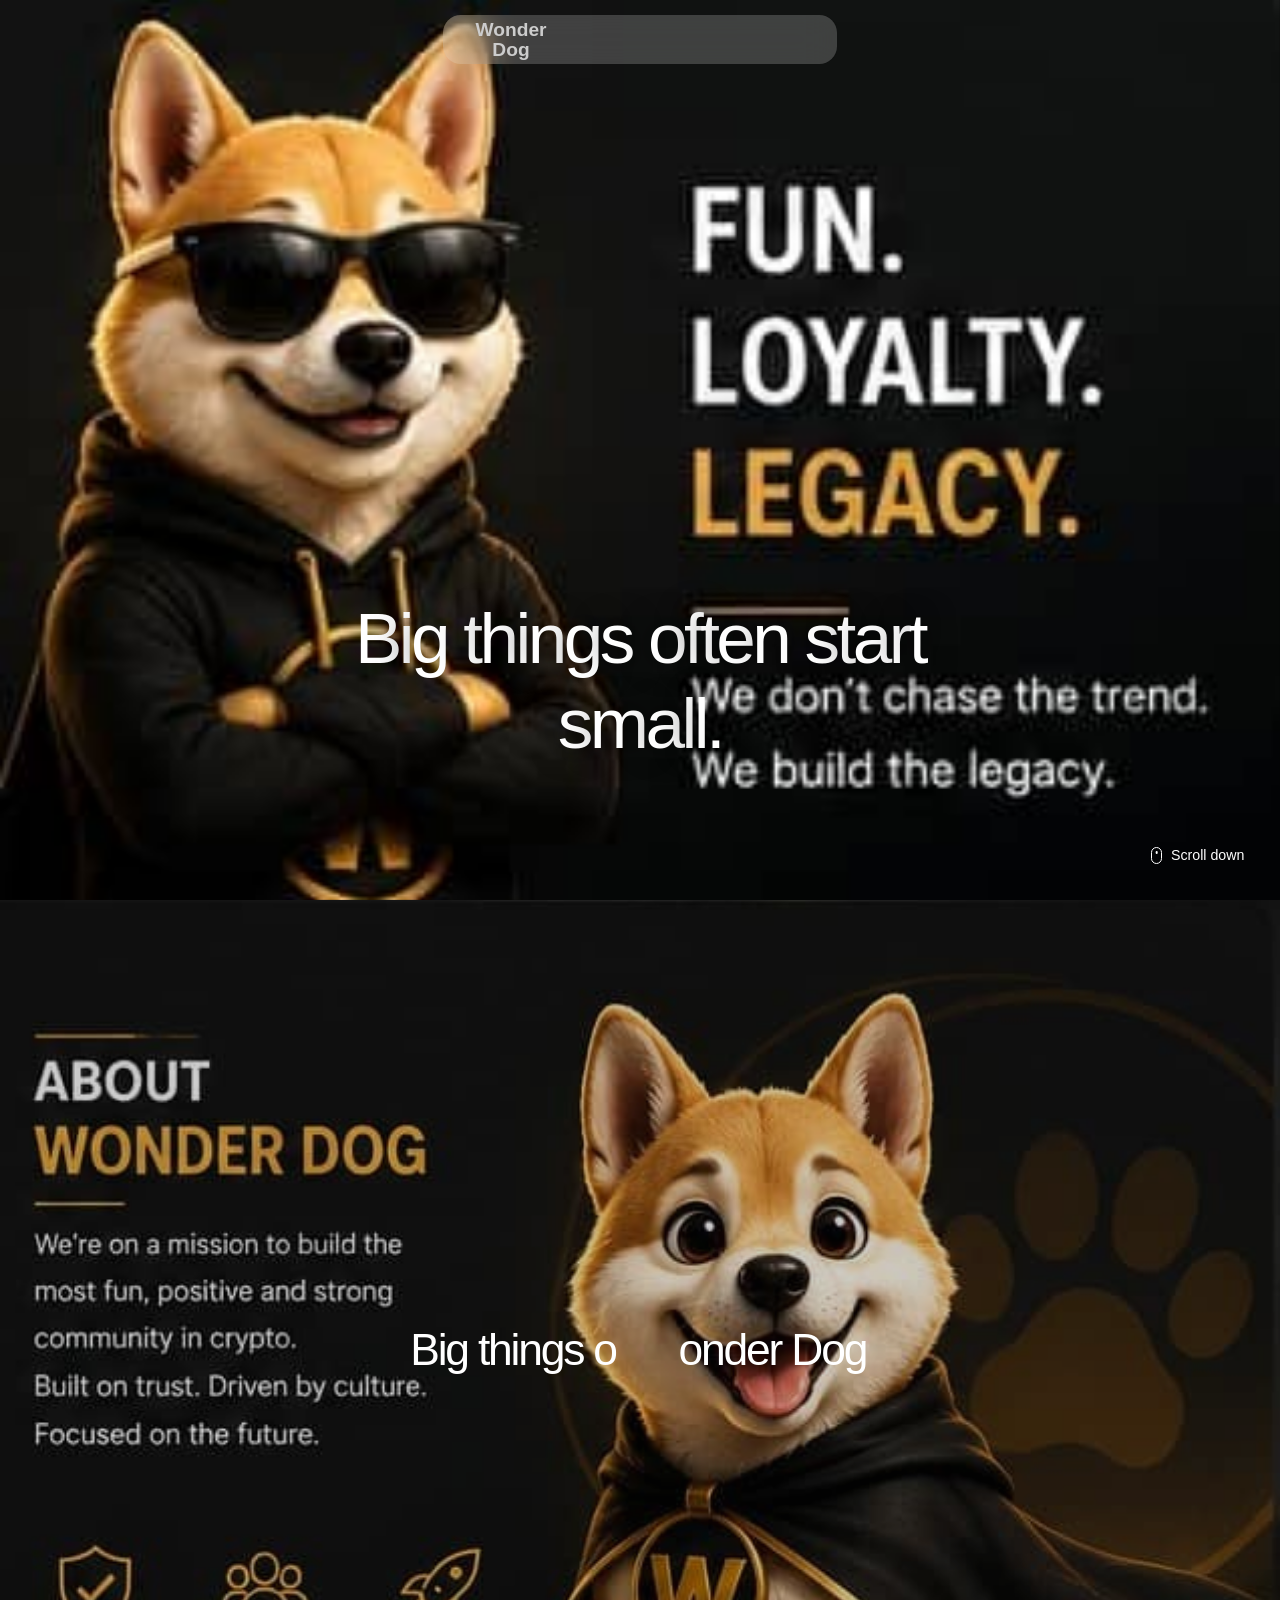
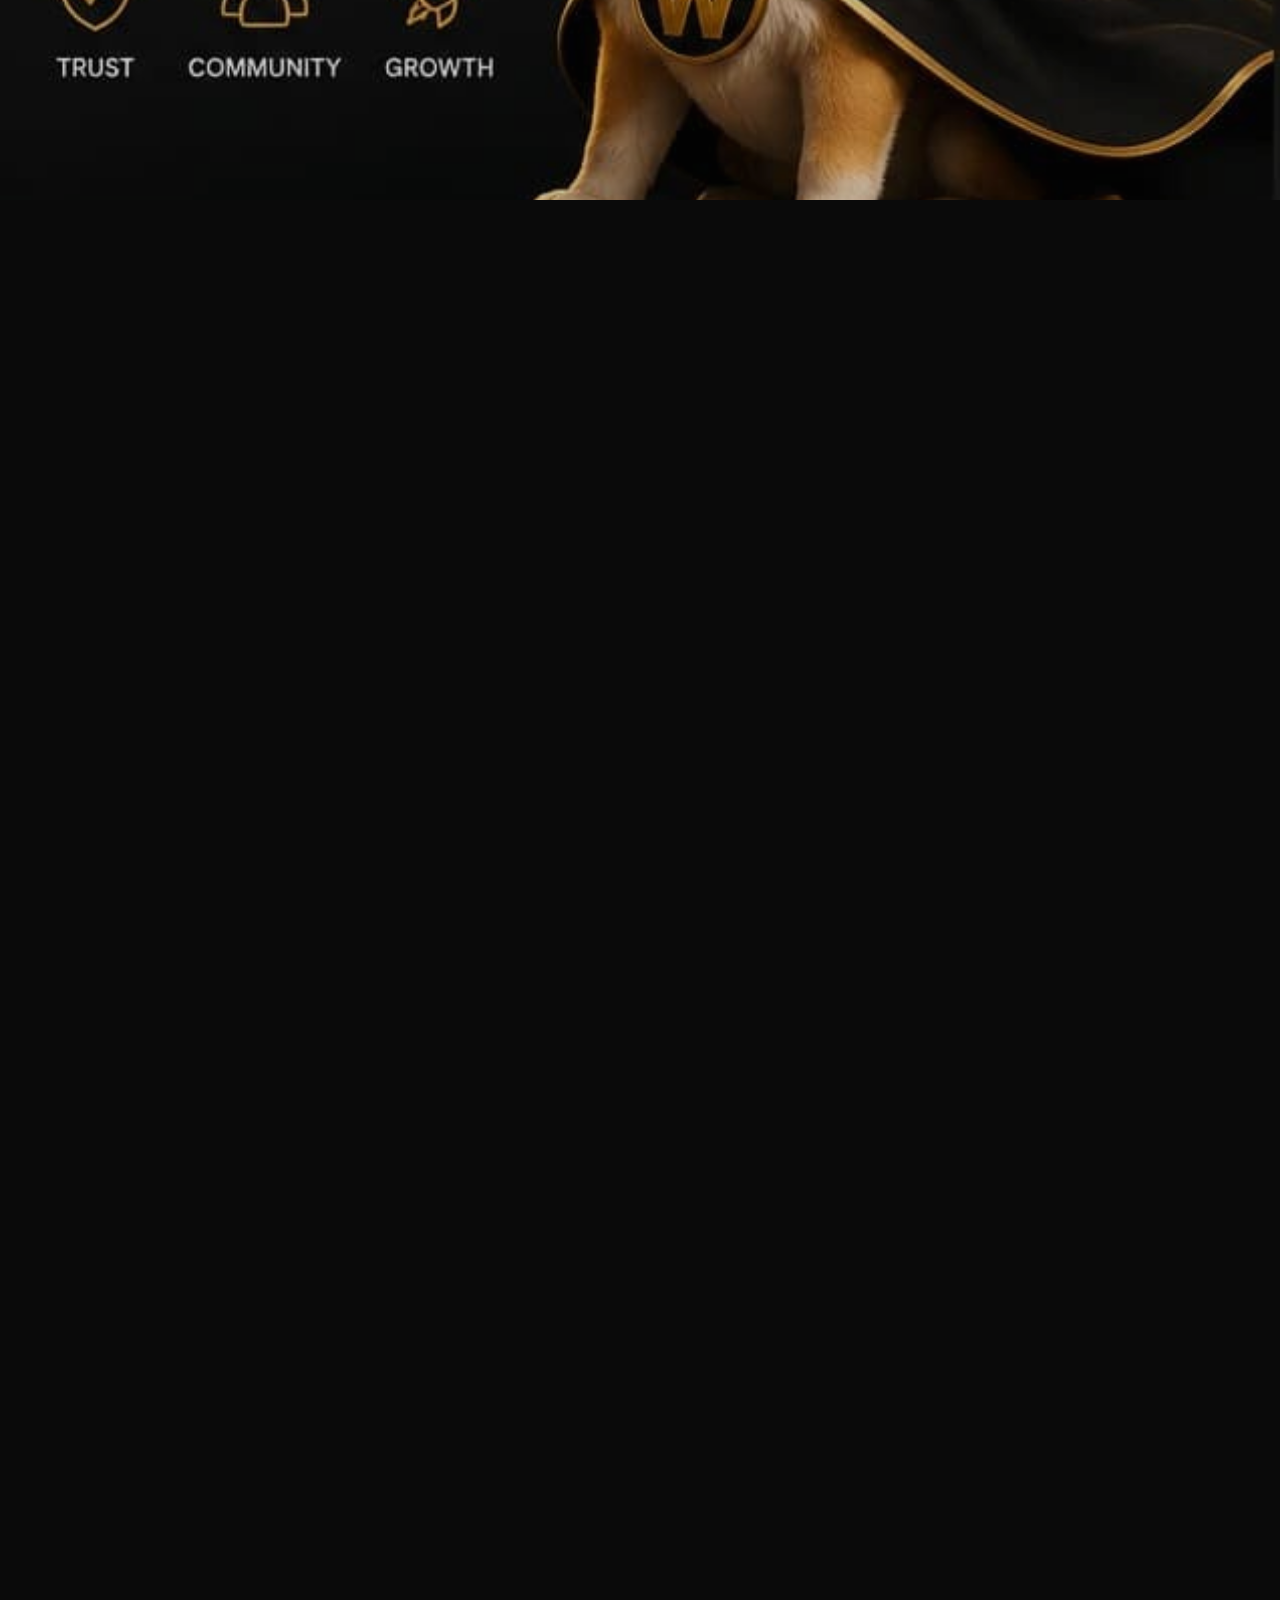
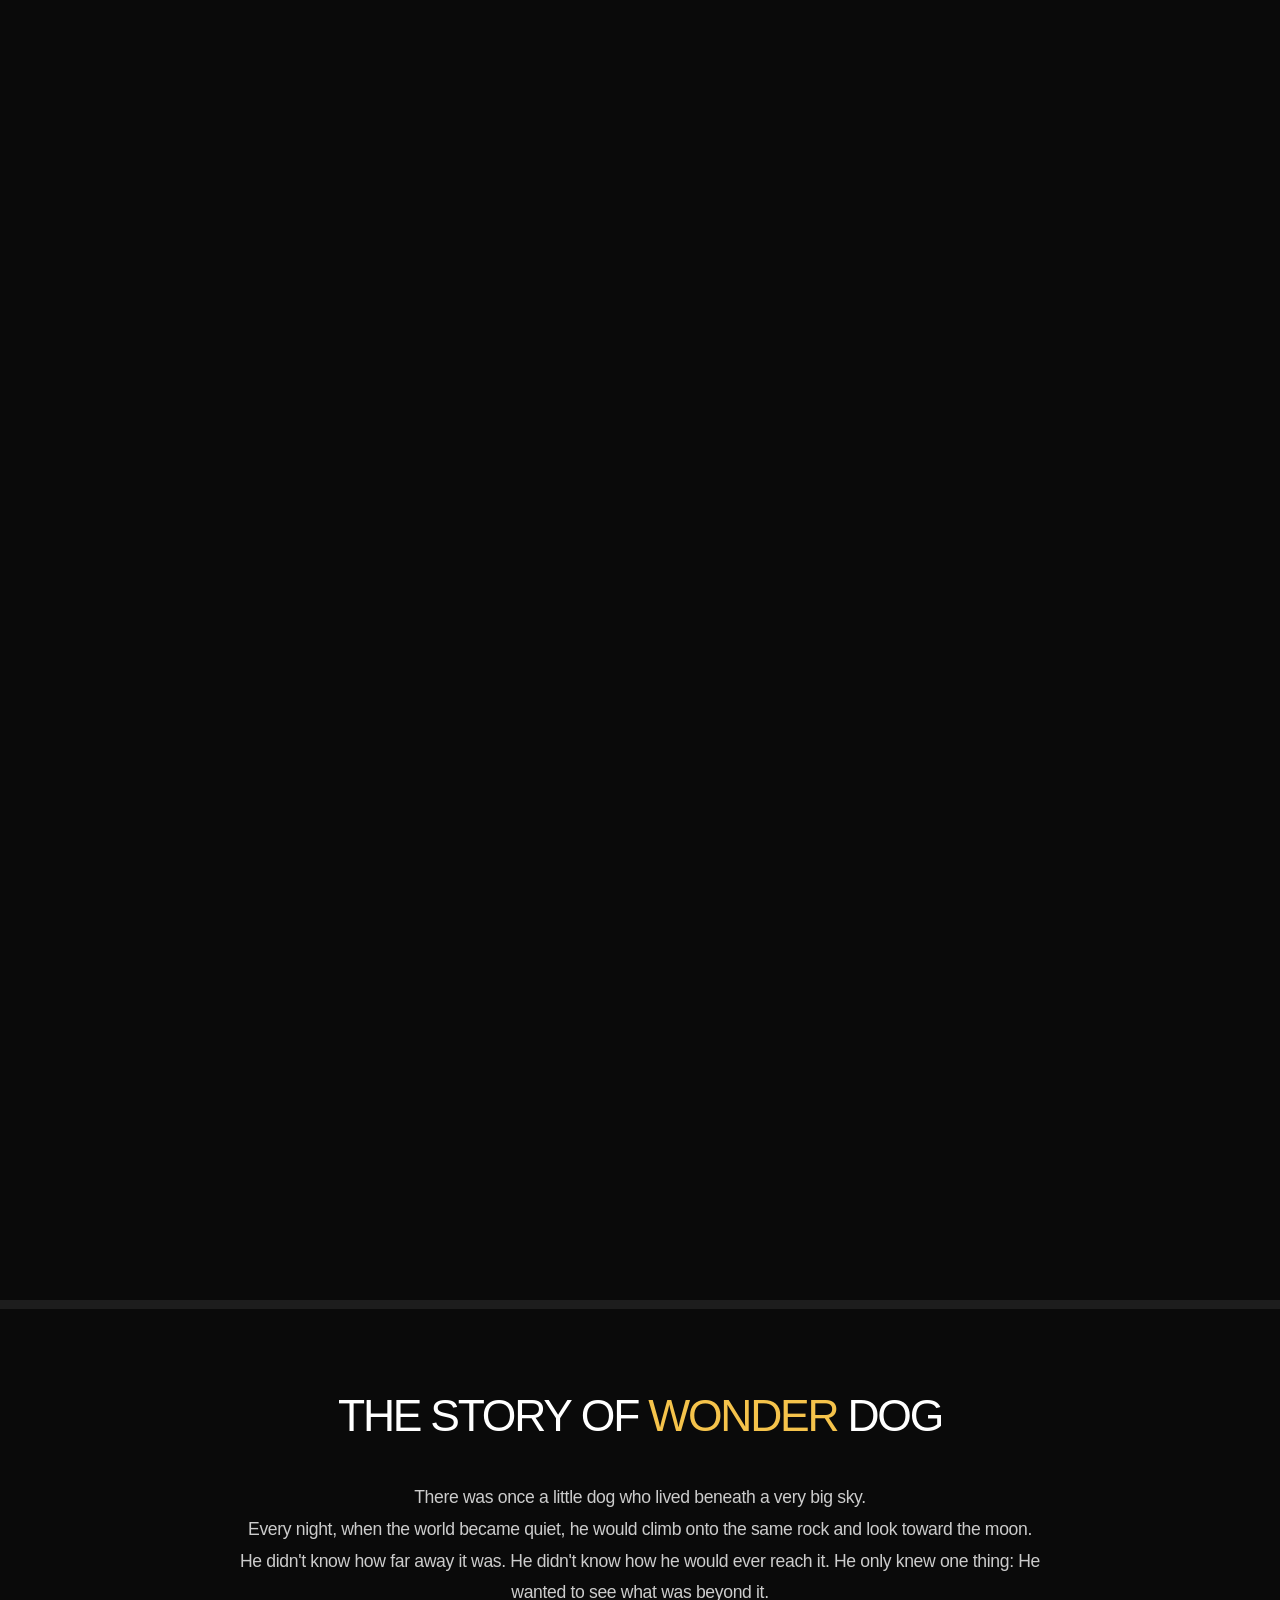
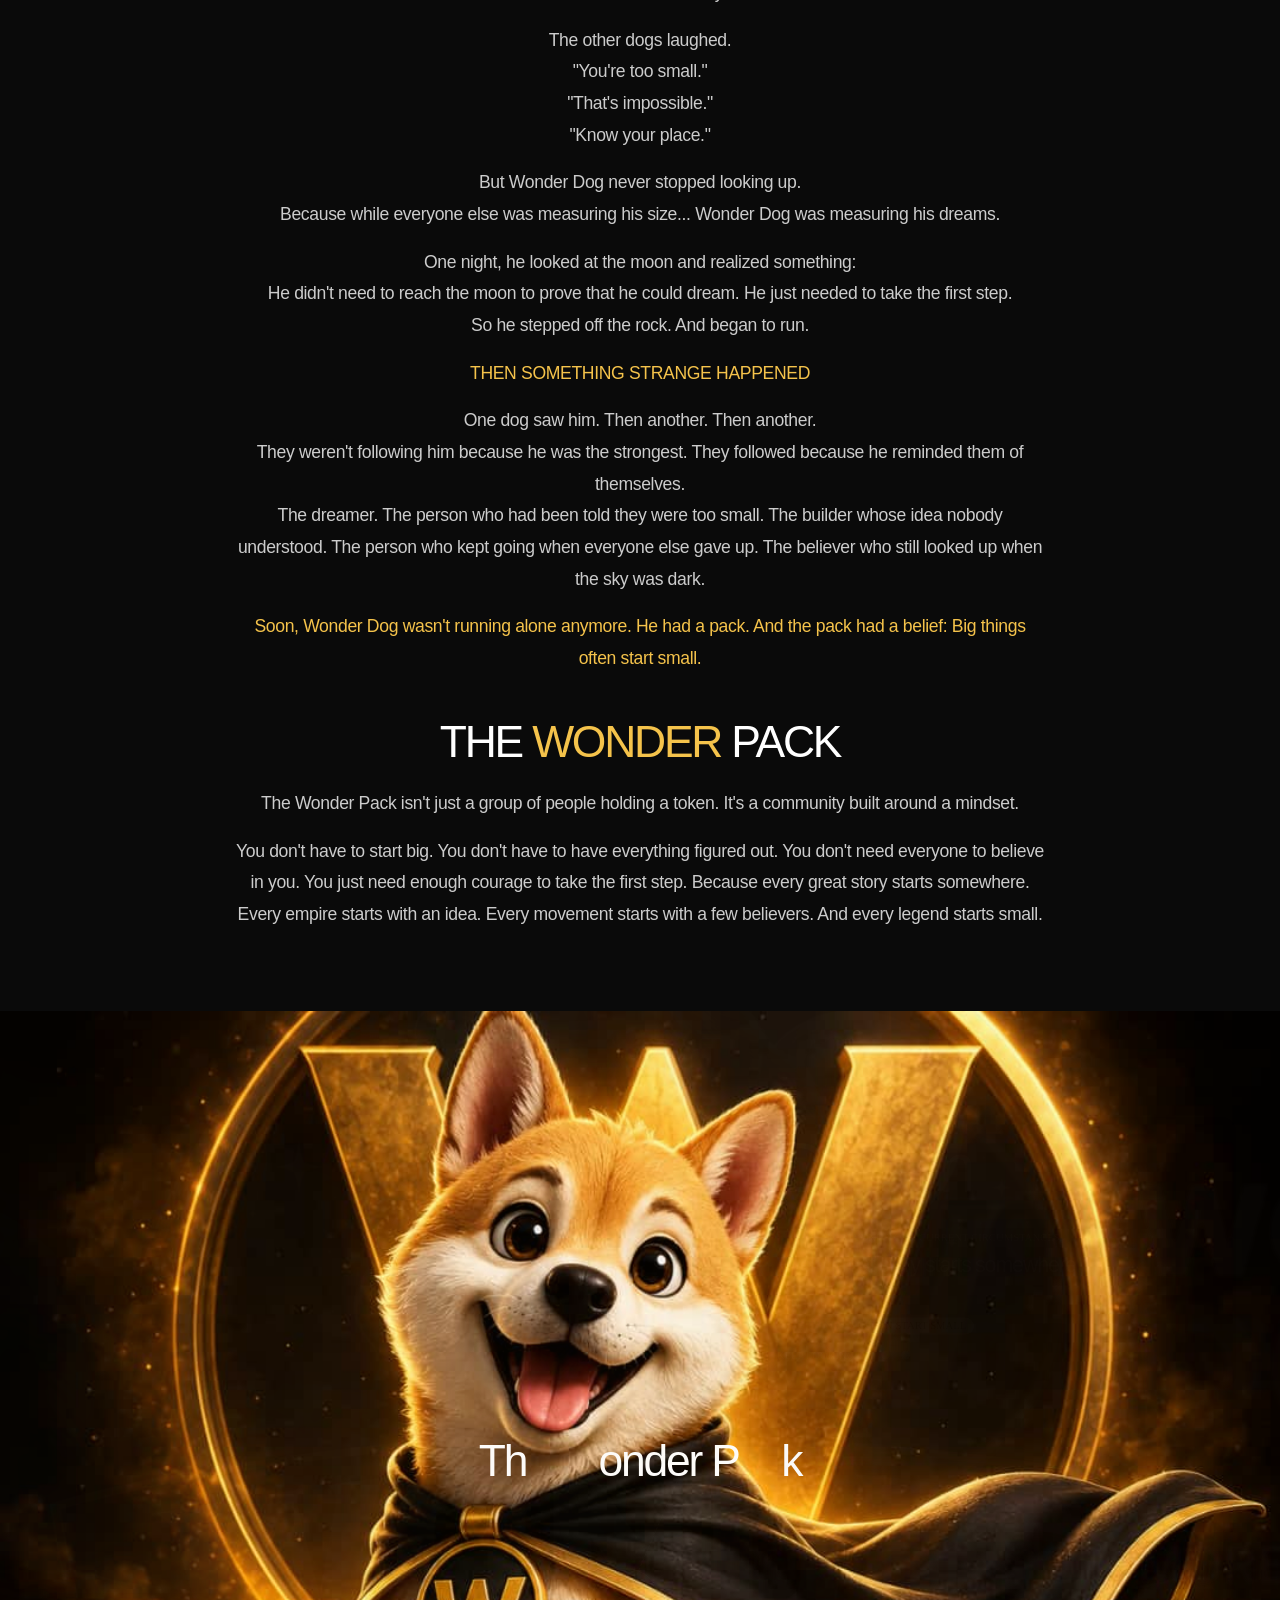
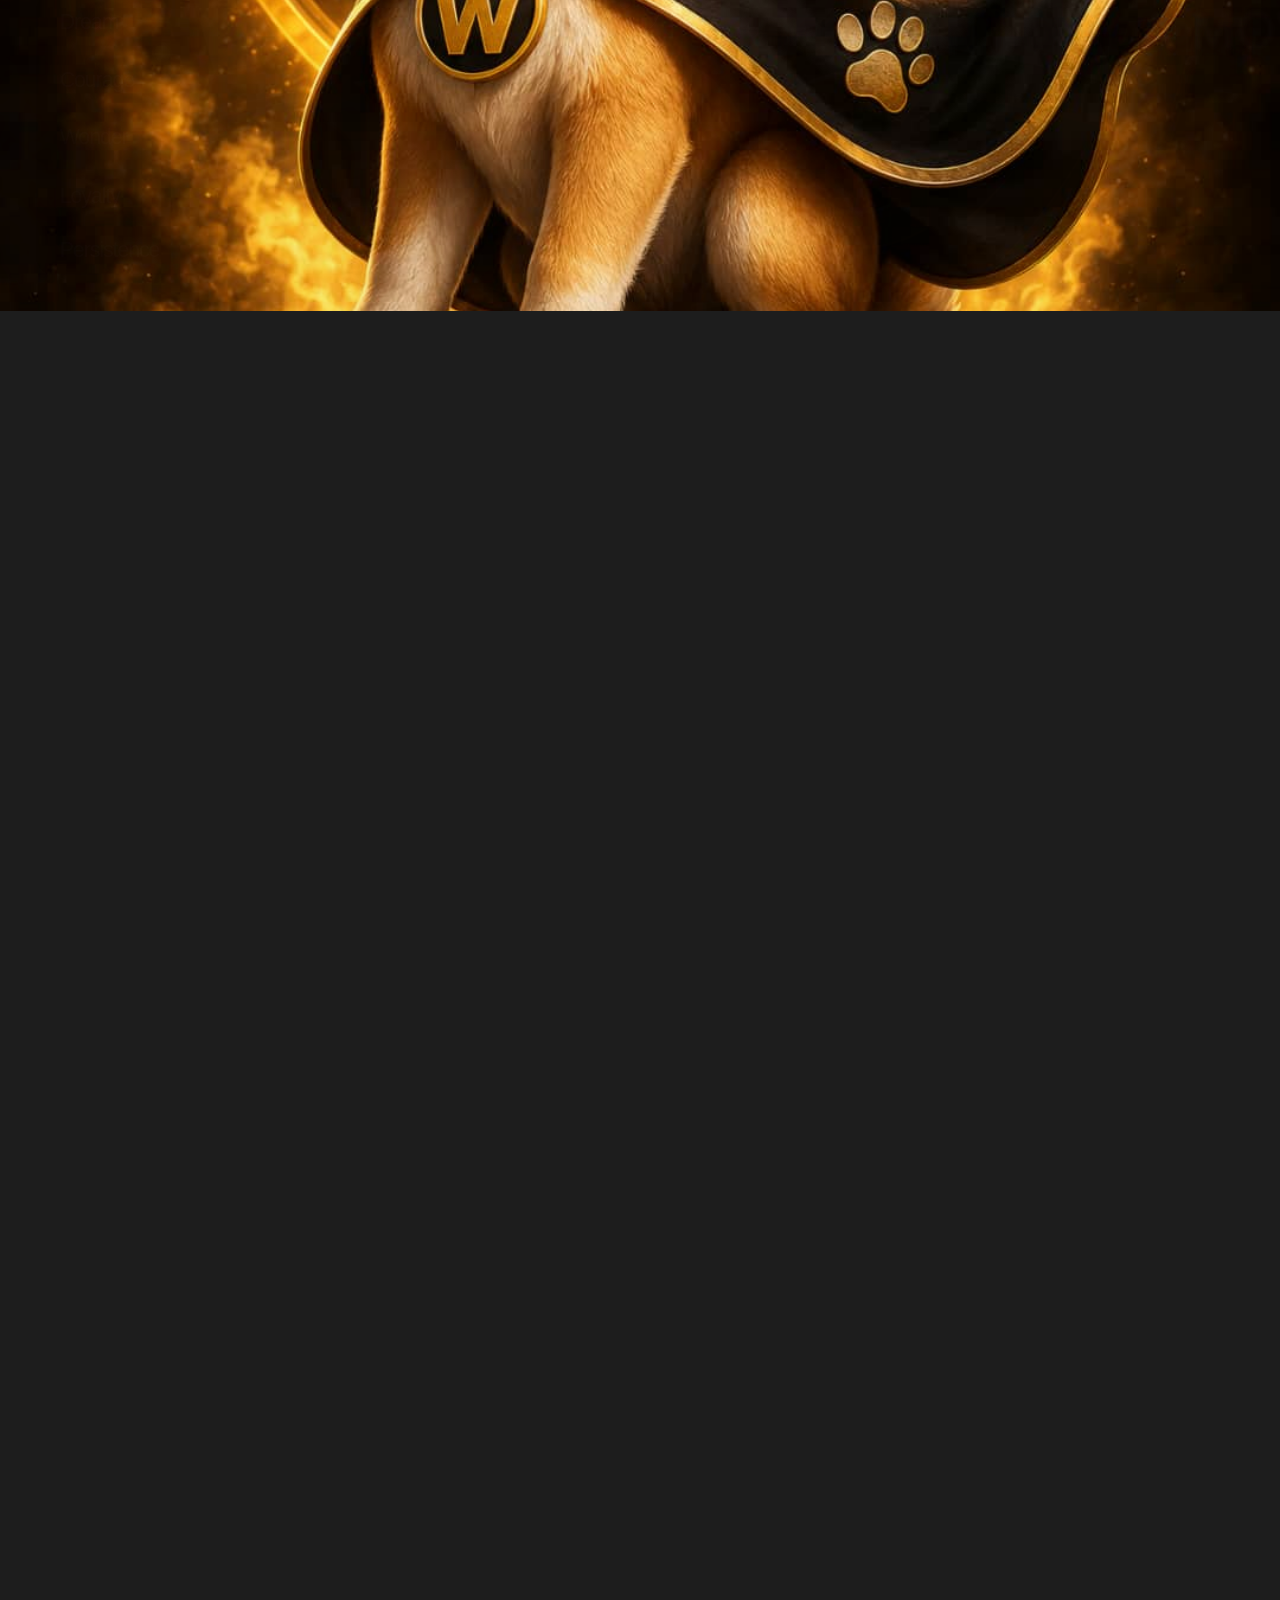
==== commit 6e788a60: "Update index.html" ====
--- a/index.html
+++ b/index.html
@@ -539,8 +539,8 @@
                 <div class="center">
                     <div class="title split" style=""><div class="line line--1" style="display: block; text-align: center; position: relative;"><div style="position: relative; display: inline-block; translate: none; rotate: none; scale: none; transform: translate(0px, 105%) rotate(5deg);" class="word word--1">$WONDER</div></div></div>
                     
-                    <!-- TOTAL SUPPLY NUMBER - REMOVED "title --jumbo" CLASS TO BREAK JS COUNTER -->
-                    <div style="font-size: 5rem; font-weight: bold; color: #ffffff; margin: 10px 0;">1,000,000,000</div>
+                    <!-- TOTAL SUPPLY NUMBER - FIXED FOR MOBILE OVERFLOW -->
+                    <div style="font-size: clamp(2.5rem, 10vw, 5rem); font-weight: bold; color: #ffffff; margin: 10px 0; overflow-wrap: break-word; word-break: break-all; max-width: 100%; padding: 0 10px; box-sizing: border-box;">1,000,000,000</div>
                     
                     <div class="title split" style=""><div class="line line--1" style="display: block; text-align: center; position: relative;"><div style="position: relative; display: inline-block; translate: none; rotate: none; scale: none; transform: translate(0px, 105%) rotate(5deg);" class="word word--1">Total</div> <div style="position: relative; display: inline-block; translate: none; rotate: none; scale: none; transform: translate(0px, 105%) rotate(5deg);" class="word word--2">Supply</div></div></div>
                     
@@ -1100,82 +1100,121 @@
 <!--  EXTREME MOBILE RESPONSIVENESS – FORCES ALL SECTIONS VISIBLE   -->
 <!-- ============================================================== -->
 <style>
-    /* ----- FORCE ALL .desktop CONTAINERS TO SHOW ON MOBILE ----- */
     @media (max-width: 1100px) {
+        /* Force desktop containers to display */
         .desktop {
             display: block !important;
-        }
-        /* Remove any inline styles that might hide content */
-        [style*="display: none"] {
+            height: auto !important;
+            min-height: auto !important;
+            position: relative !important;
+            overflow: visible !important;
+        }
+        
+        /* Fix Roadmap section (periflex) */
+        .component--periflex .sticky,
+        .component--periflex .end,
+        .component--periflex .container,
+        .component--periflex .boxes {
             display: block !important;
-        }
-        /* Hero title size */
+            height: auto !important;
+            min-height: auto !important;
+            position: relative !important;
+            overflow: visible !important;
+        }
+        .component--periflex .sticky .video {
+            height: 250px !important;
+            width: 100% !important;
+            position: relative !important;
+        }
+        .component--periflex .boxes.--1 {
+            display: grid !important;
+            grid-template-columns: 1fr !important;
+            gap: 15px !important;
+            margin-top: 0 !important;
+            height: auto !important; /* override inline 326px */
+        }
+        .component--periflex .boxes .box {
+            width: 100% !important;
+            margin-bottom: 0 !important;
+            padding: 20px !important;
+            border: 1px solid #333 !important;
+            border-radius: 12px !important;
+            background: #0a0a0a !important;
+        }
+        
+        /* Fix How-to-Buy section (other-industries) */
+        .component--other-industries .sticky,
+        .component--other-industries .slides {
+            display: block !important;
+            height: auto !important;
+            min-height: auto !important;
+            position: relative !important;
+        }
+        .component--other-industries .slides .content .images {
+            display: grid !important;
+            grid-template-columns: 1fr 1fr !important;
+            gap: 8px !important;
+            height: auto !important;
+        }
+        .component--other-industries .slides .content .boxes {
+            height: auto !important; /* override inline 202px */
+            min-height: 150px !important;
+            overflow: visible !important;
+        }
+        .component--other-industries .slides .content .boxes .inner {
+            display: flex !important;
+            flex-direction: column !important;
+            gap: 8px !important;
+            transform: none !important; /* override JS animations */
+        }
+        .component--other-industries .slides .content .boxes .inner .box {
+            width: 100% !important;
+            padding: 12px 16px !important;
+            flex-direction: row !important;
+            align-items: center !important;
+            justify-content: flex-start !important;
+            gap: 12px !important;
+        }
+        
+        /* Fix Tokenomics Flex Wraps */
+        .component--about .center > div[style*="display: flex"] {
+            flex-wrap: wrap !important;
+            width: 100% !important;
+        }
+        .component--about .center > div[style*="display: flex"] > div {
+            min-width: 80px !important;
+            flex: 1 1 30% !important;
+            margin-bottom: 10px !important;
+        }
+        
+        /* Fix Hero title size */
         .component--hero .title {
             font-size: clamp(2rem, 8vw, 3.2rem) !important;
         }
-        /* Intro grid – stack properly */
+        
+        /* Fix Intro stack */
         .component--intro .rows {
             display: grid !important;
             grid-template-columns: 1fr 1fr !important;
             gap: 4px !important;
         }
-        .component--intro .row.--center {
-            grid-template-columns: 1fr 1fr !important;
-        }
-        .component--intro .row.--center .video:last-child {
-            grid-column: 1 / -1 !important;
-            aspect-ratio: 16 / 8 !important;
-        }
         .component--intro .center .title {
             font-size: clamp(1.5rem, 4vw, 2.2rem) !important;
         }
-        /* Tokenomics cards */
-        .tokenomics-cards {
-            flex-wrap: wrap !important;
-            gap: 12px !important;
-        }
-        .tokenomics-cards > div {
-            min-width: 100px !important;
-            flex: 1 1 30% !important;
-        }
-        .tax-chain-box {
-            flex-wrap: wrap !important;
-            gap: 12px !important;
-        }
-        .tax-chain-box > div {
-            padding-right: 0 !important;
-            border-right: none !important;
-            width: 100% !important;
-            text-align: center !important;
-        }
-        /* Roadmap boxes */
-        .component--periflex .end .boxes {
+        
+        /* Fix Combo section */
+        .component--combo .columns {
+            grid-template-columns: 1fr !important;
+            gap: 24px !important;
+        }
+        
+        /* Fix FAQ */
+        .component--worldwide .boxes {
             grid-template-columns: 1fr !important;
             gap: 12px !important;
         }
-        /* How-to-buy */
-        .component--other-industries .slides {
-            grid-template-columns: 1fr !important;
-            gap: 30px !important;
-        }
-        .component--other-industries .slides .content .images {
-            grid-template-columns: 1fr 1fr !important;
-            gap: 6px !important;
-        }
-        .component--other-industries .slides .content .boxes .box {
-            flex-direction: column !important;
-            align-items: flex-start !important;
-            gap: 8px !important;
-            padding: 14px !important;
-        }
-        .contract-wrapper {
-            flex-wrap: wrap !important;
-        }
-        .contract-wrapper input {
-            font-size: 0.75rem !important;
-            min-width: 80px !important;
-        }
-        /* Social links truck */
+        
+        /* Fix Social Truck section */
         .component--truck .navigation {
             max-height: 70vh !important;
             overflow-y: auto !important;
@@ -1186,61 +1225,8 @@
             font-size: 0.9rem !important;
             padding: 6px 0 !important;
         }
-        /* Combo section */
-        .component--combo .columns {
-            grid-template-columns: 1fr !important;
-            gap: 24px !important;
-        }
-        .component--combo .columns .columns__item .box--white {
-            padding: 24px 16px !important;
-            min-height: 200px !important;
-        }
-        .component--combo .columns .columns__item .box--white .bottom .title {
-            font-size: 1.8rem !important;
-        }
-        .component--combo .columns .columns__item .box--white .bottom .button {
-            width: 100% !important;
-            text-align: center !important;
-        }
-        /* FAQ */
-        .component--worldwide .boxes {
-            grid-template-columns: 1fr !important;
-            gap: 12px !important;
-        }
-        /* Animation section */
-        .component--animation .sticky .content h2 {
-            font-size: clamp(2rem, 7vw, 3rem) !important;
-        }
-        .component--animation .sticky .content .actions {
-            flex-direction: column !important;
-            align-items: center !important;
-        }
-        .component--animation .sticky .content .actions .button {
-            width: 100% !important;
-            text-align: center !important;
-            padding: 14px 20px !important;
-        }
-        /* Footer */
-        .component--footer .columns {
-            flex-direction: column !important;
-            align-items: center !important;
-            text-align: center !important;
-            gap: 16px !important;
-        }
-        .component--footer .columns .columns__item .flex {
-            justify-content: center !important;
-            flex-direction: column !important;
-            gap: 8px !important;
-        }
-        /* General font & spacing adjustments */
-        .title--large,
-        .title.--large {
-            font-size: clamp(1.8rem, 5vw, 2.8rem) !important;
-        }
-        .title--xlarge,
-        .title.--xlarge {
-            font-size: clamp(2rem, 6vw, 3.2rem) !important;
-        }
+        
+        /* General fixes */
         .component {
             padding: 40px 0 !important;
         }
@@ -1250,63 +1236,10 @@
         .box {
             padding: 16px !important;
         }
-        /* Fix any absolute positioning that breaks */
-        .floating.--center {
-            transform: translate(-50%, -50%) !important;
-        }
-        .floating.--bottom,
-        .floating.--top,
-        .floating.--topleft,
-        .floating.--topright,
-        .floating.--bottomleft,
-        .floating.--bottomright {
-            position: relative !important;
-            left: auto !important;
-            right: auto !important;
-            top: auto !important;
-            bottom: auto !important;
-            transform: none !important;
-            text-align: center !important;
-            margin: 10px auto !important;
-        }
-    }
-
-    /* Extra small devices */
-    @media (max-width: 480px) {
-        .component--hero .title {
-            font-size: clamp(1.8rem, 7vw, 2.6rem) !important;
-        }
-        .tokenomics-cards > div {
-            flex: 1 1 45% !important;
-        }
-        .component--other-industries .slides .content .images {
-            grid-template-columns: 1fr 1fr !important;
-            gap: 4px !important;
-        }
-        .component--other-industries .slides .content .boxes .box {
-            padding: 10px 12px !important;
-            font-size: 0.85rem !important;
-        }
-        .component--footer .columns .columns__item .flex {
-            flex-direction: column !important;
-            gap: 6px !important;
-        }
-    }
-
-    /* Force all images and videos to be responsive */
-    img, video {
-        max-width: 100% !important;
-        height: auto !important;
-    }
-
-    /* Ensure the intro videos don't overflow */
-    .component--intro .video {
-        overflow: hidden !important;
-    }
-    .component--intro .video video {
-        width: 100% !important;
-        height: 100% !important;
-        object-fit: cover !important;
+        img, video {
+            max-width: 100% !important;
+            height: auto !important;
+        }
     }
 </style>
 
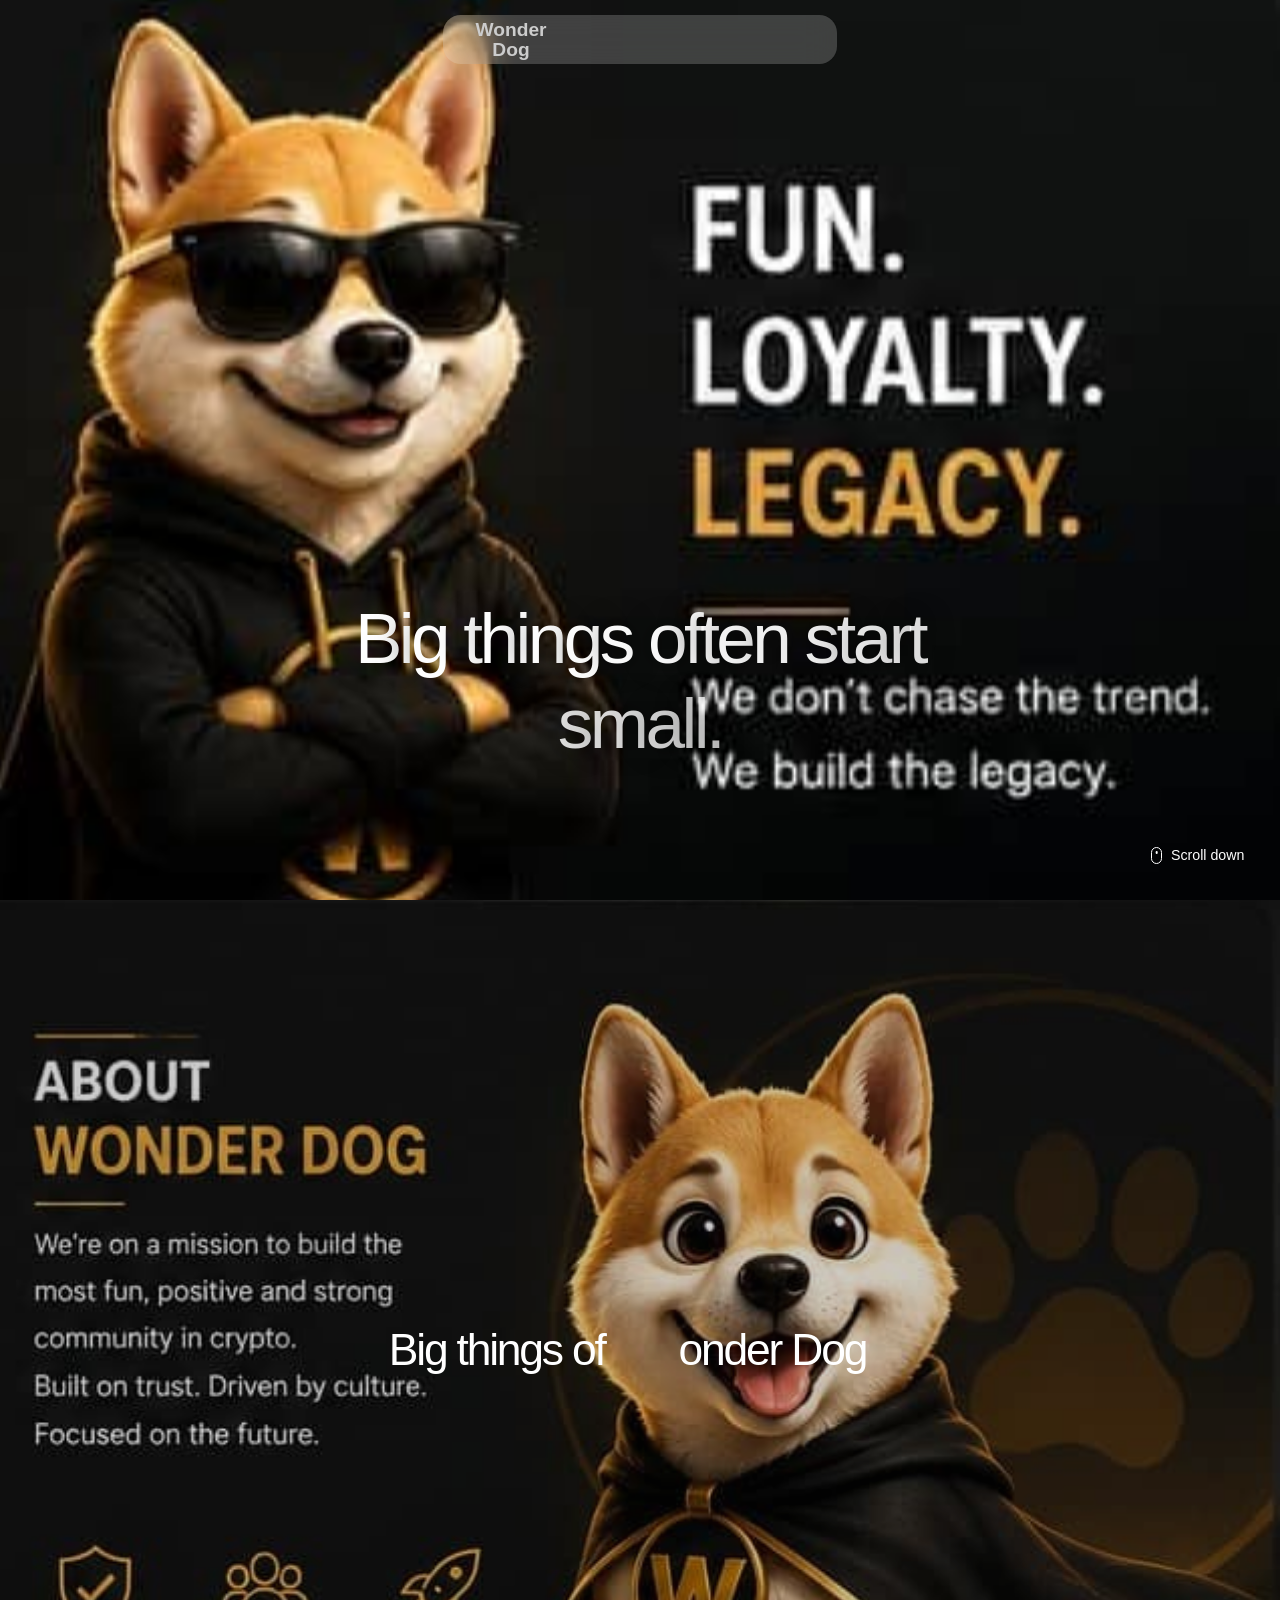
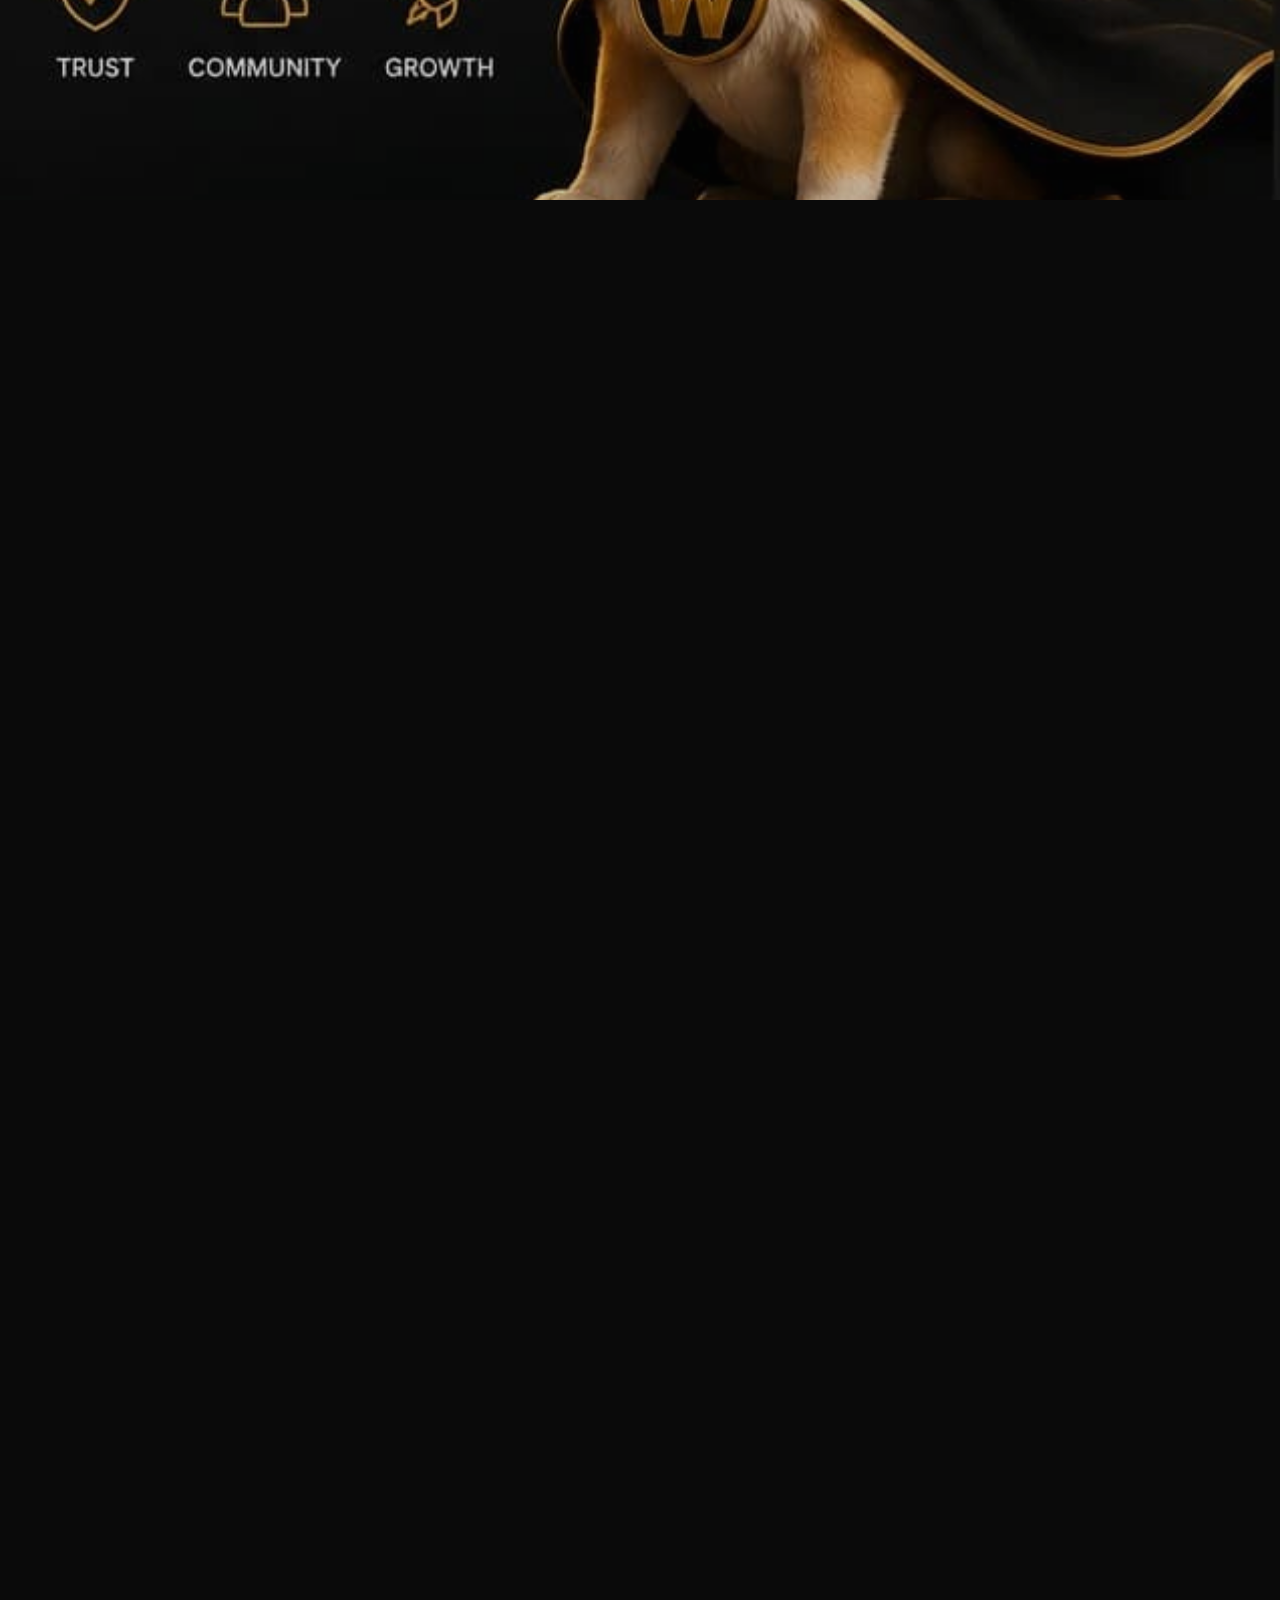
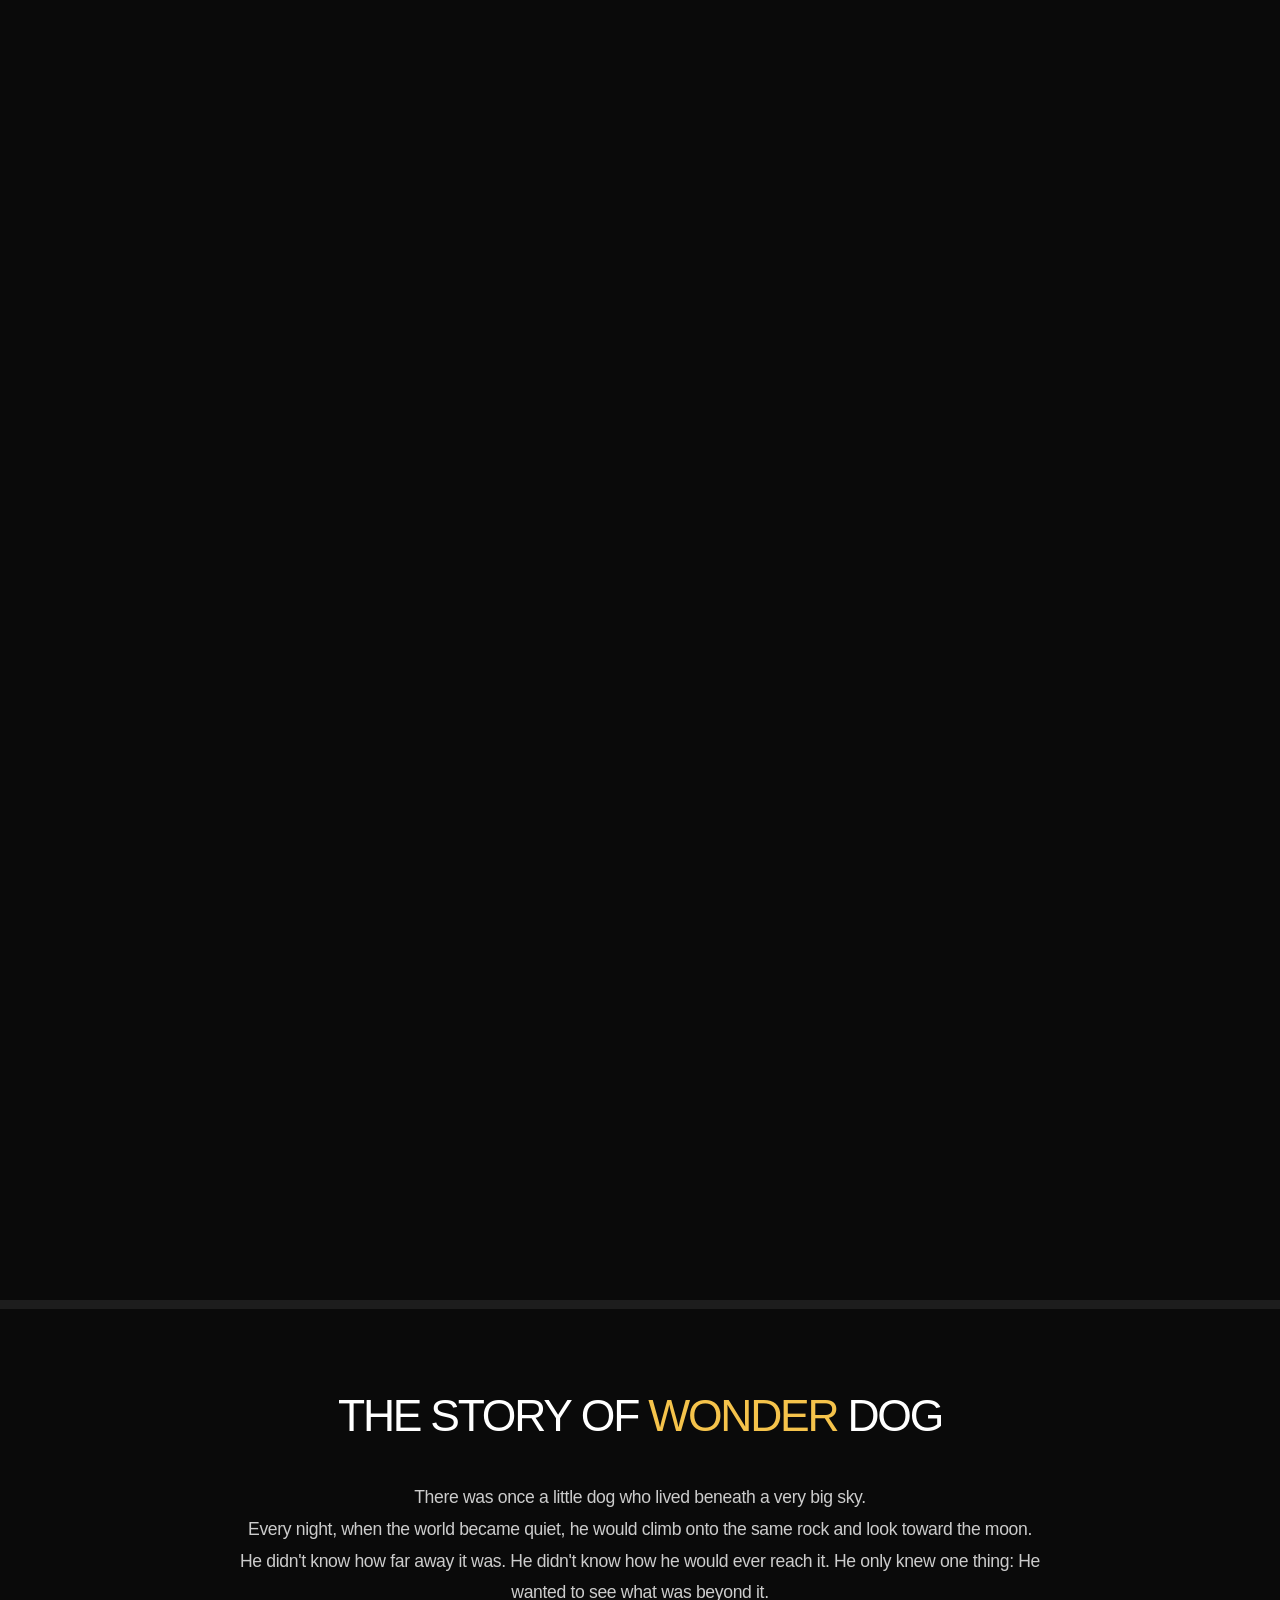
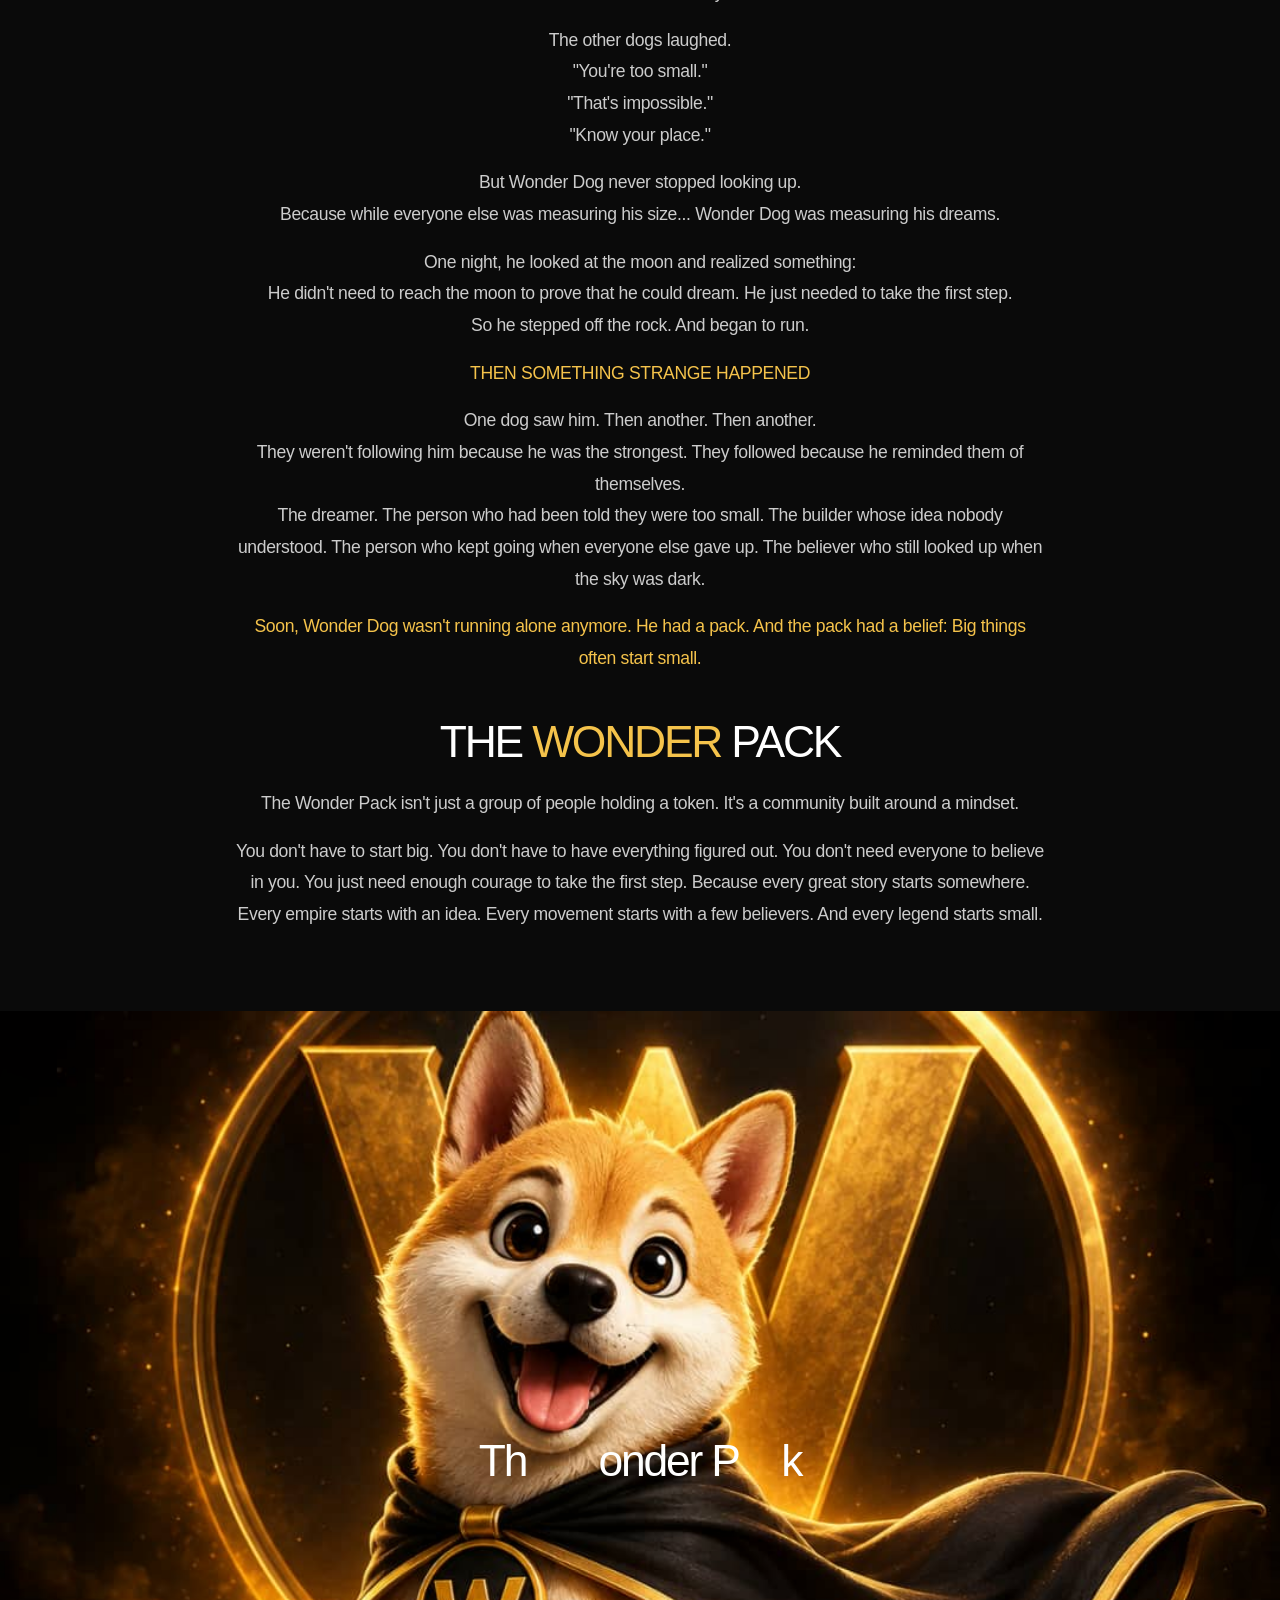
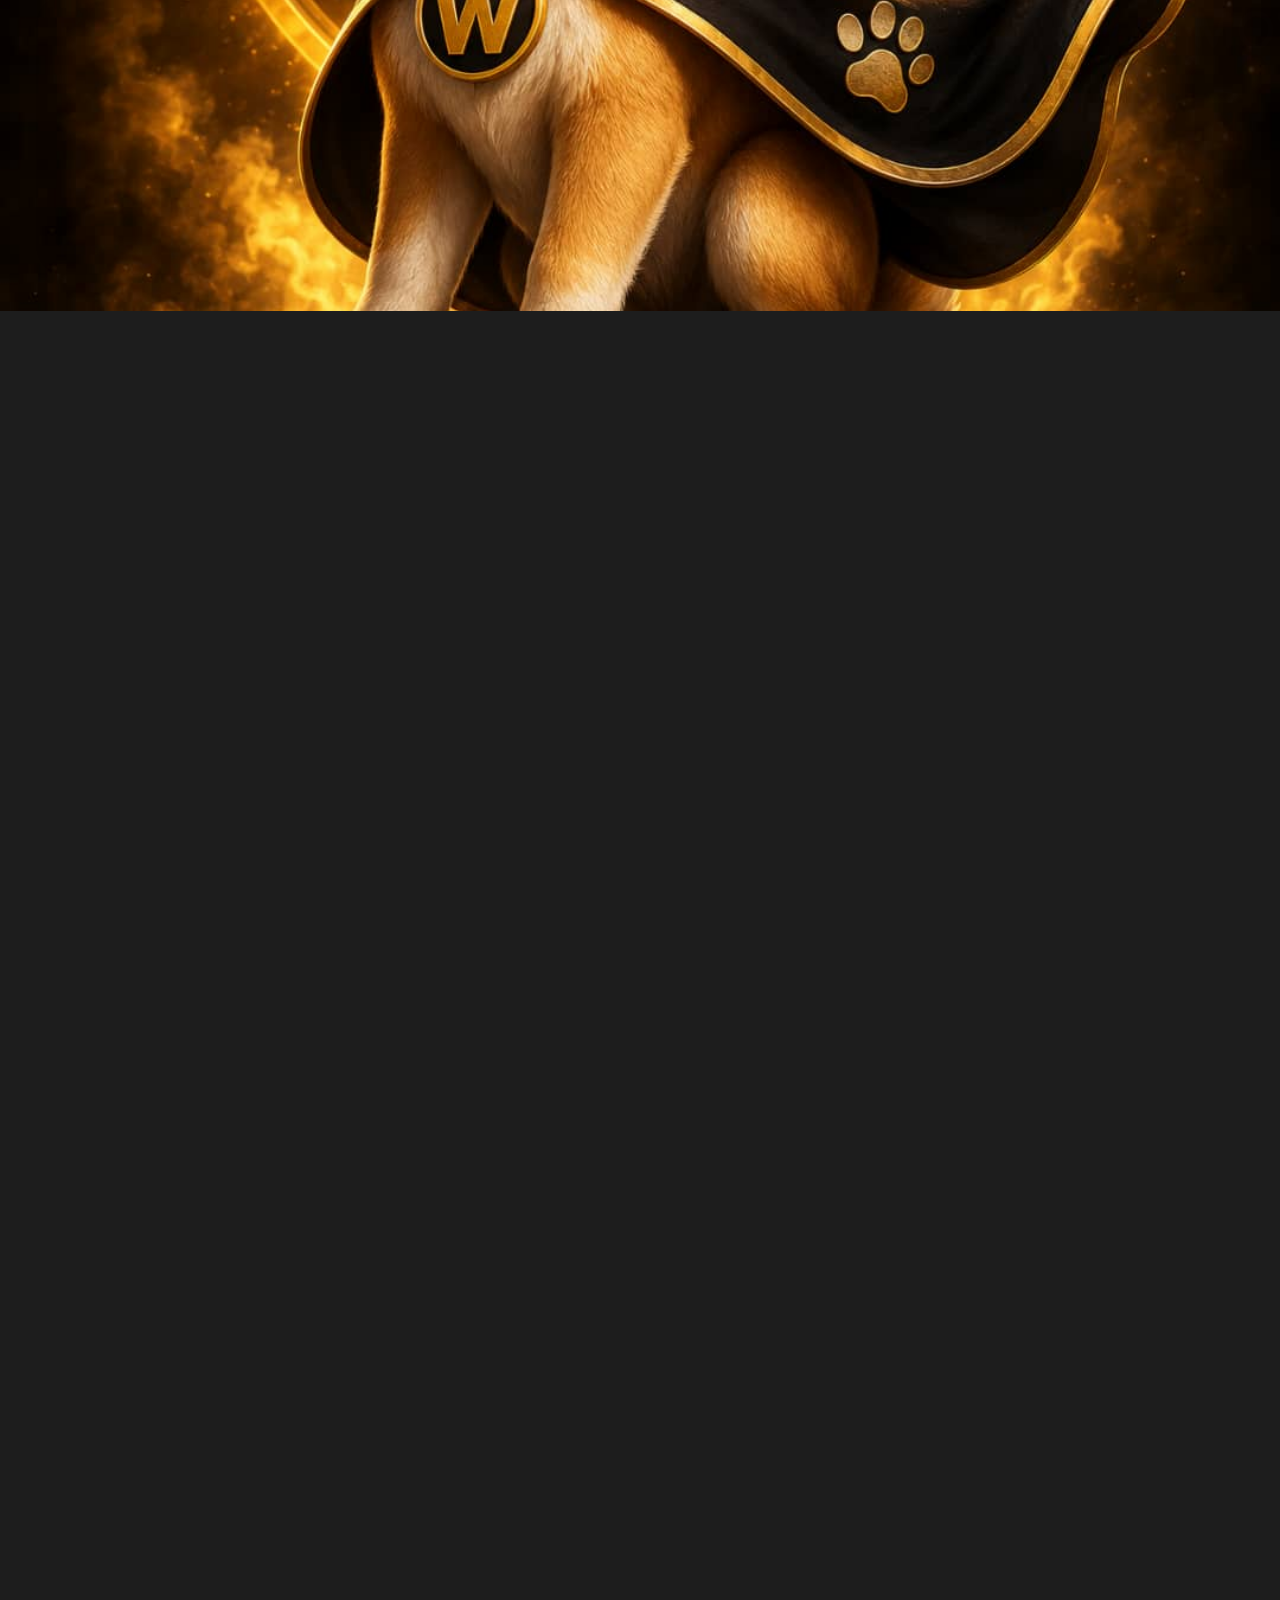
==== commit a8ea2007: "Update viewport and add mobile-specific font scaling" ====
--- a/index.html
+++ b/index.html
@@ -1,1247 +1,1768 @@
-<!DOCTYPE html>
-<!-- saved from url=(0027)https://toptier.relats.com/ -->
-<html id="html" lang="en" class="desktop windows chrome lenis lenis-smooth" style="--vh: 6.95px; --vhr: 6.952000122070313px; --vho: 8.16px; --vhd: 0.0020001220703127487px;"><head><meta http-equiv="Content-Type" content="text/html; charset=UTF-8">
-    <script async="" src="./Relats _ Top tier solutions_files/clarity.js.download"></script><script async="" src="./Relats _ Top tier solutions_files/rttl4emcsp"></script><script type="text/javascript">
-    (function(c,l,a,r,i,t,y){
-        c[a]=c[a]||function(){(c[a].q=c[a].q||[]).push(arguments)};
-        t=l.createElement(r);t.async=1;t.src="https://www.clarity.ms/tag/"+i;
-        y=l.getElementsByTagName(r)[0];y.parentNode.insertBefore(t,y);
-    })(window, document, "clarity", "script", "rttl4emcsp");
-    </script>
-
-    
-    <meta http-equiv="X-UA-Compatible" content="IE=edge">
-    <meta name="viewport" content="width=device-width, initial-scale=1, maximum-scale=5, minimal-ui, viewport-fit=cover">
-    <meta name="google" content="notranslate">
-    <base href=".">
-
-    <title>Wonder Dog | $WONDER — Big things often start small</title>
-
-    <link rel="apple-touch-icon" sizes="180x180" href="https://toptier.relats.com/wp-content/themes/relats/img/favicon/apple-touch-icon.png">
-    <link rel="icon" type="image/png" sizes="32x32" href="https://toptier.relats.com/wp-content/themes/relats/img/favicon/favicon-32x32.png">
-    <link rel="icon" type="image/png" sizes="16x16" href="https://toptier.relats.com/wp-content/themes/relats/img/favicon/favicon-16x16.png">
-    <link rel="manifest" href="https://toptier.relats.com/wp-content/themes/relats/img/favicon/site.webmanifest">
-    <link rel="mask-icon" href="https://toptier.relats.com/wp-content/themes/relats/img/favicon/safari-pinned-tab.svg" color="#222222">
-    <meta name="msapplication-TileColor" content="#ff0000">
-    <meta name="theme-color" content="#ffffff">
-    <script>history.scrollRestoration = "manual"</script>
-
-    <link href="https://toptier.relats.com/wp-content/themes/relats/img/favicon/favicon.ico" rel="shortcut icon">
-    <link href="./Relats _ Top tier solutions_files/style.css" rel="stylesheet">
-
-    <link rel="preload" href="./Relats _ Top tier solutions_files/vendor.min.js.download" as="script">
-    <link rel="preload" href="./Relats _ Top tier solutions_files/app.min.js.download" as="script">
-
-    
-<!-- Optimización para motores de búsqueda de Rank Math -  https://rankmath.com/ -->
-<meta name="description" content="Wonder Dog — an Ethereum-native meme community built around the belief that big things often start small.">
-<meta name="robots" content="follow, index, max-snippet:-1, max-video-preview:-1, max-image-preview:large">
-<link rel="canonical" href="https://toptier.relats.com/">
-<meta property="og:locale" content="es_ES">
-<meta property="og:type" content="website">
-<meta property="og:title" content="Wonder Dog | $WONDER">
-<meta property="og:description" content="Wonder Dog — an Ethereum-native meme community built around the belief that big things often start small.">
-<meta property="og:url" content="https://toptier.relats.com/">
-<meta property="og:site_name" content="Wonder Dog">
-<meta property="og:updated_time" content="2026-07-02T17:43:30+02:00">
-<meta property="og:image" content="https://images.pexels.com/photos/1108099/pexels-photo-1108099.jpeg?auto=compress&cs=tinysrgb&w=1200">
-<meta property="og:image:secure_url" content="https://images.pexels.com/photos/1108099/pexels-photo-1108099.jpeg?auto=compress&cs=tinysrgb&w=1200">
-<meta property="og:image:width" content="1200">
-<meta property="og:image:height" content="630">
-<meta property="og:image:alt" content="Wonder Dog">
-<meta property="og:image:type" content="image/jpeg">
-<meta property="article:published_time" content="2025-05-13T23:00:48+02:00">
-<meta property="article:modified_time" content="2026-07-02T17:43:30+02:00">
-<meta name="twitter:card" content="summary_large_image">
-<meta name="twitter:title" content="Wonder Dog | $WONDER">
-<meta name="twitter:description" content="Wonder Dog — an Ethereum-native meme community built around the belief that big things often start small.">
-<meta name="twitter:image" content="https://images.pexels.com/photos/1108099/pexels-photo-1108099.jpeg?auto=compress&cs=tinysrgb&w=1200">
-<meta name="twitter:label1" content="Escrito por">
-<meta name="twitter:data1" content="relatslanding">
-<meta name="twitter:label2" content="Tiempo de lectura">
-<meta name="twitter:data2" content="Menos de un minuto">
-<script type="application/ld+json" class="rank-math-schema">{"@context":"https://schema.org","@graph":[{"@type":["Person","Organization"],"@id":"https://toptier.relats.com/#person","name":"Wonder Dog"},{"@type":"WebSite","@id":"https://toptier.relats.com/#website","url":"https://toptier.relats.com","name":"Wonder Dog","alternateName":"$WONDER","publisher":{"@id":"https://toptier.relats.com/#person"},"inLanguage":"es","potentialAction":{"@type":"SearchAction","target":"https://toptier.relats.com/?s={search_term_string}","query-input":"required name=search_term_string"}},{"@type":"ImageObject","@id":"https://toptier.relats.com/wp-content/uploads/2025/09/top-tier-opengraph.jpeg","url":"https://toptier.relats.com/wp-content/uploads/2025/09/top-tier-opengraph.jpeg","width":"1200","height":"630","inLanguage":"es"},{"@type":"WebPage","@id":"https://toptier.relats.com/#webpage","url":"https://toptier.relats.com/","name":"Wonder Dog | $WONDER","datePublished":"2025-05-13T23:00:48+02:00","dateModified":"2026-07-02T17:43:30+02:00","about":{"@id":"https://toptier.relats.com/#person"},"isPartOf":{"@id":"https://toptier.relats.com/#website"},"primaryImageOfPage":{"@id":"https://toptier.relats.com/wp-content/uploads/2025/09/top-tier-opengraph.jpeg"},"inLanguage":"es"},{"@type":"Person","@id":"https://toptier.relats.com/author/relatslanding/","name":"relatslanding","url":"https://toptier.relats.com/author/relatslanding/","image":{"@type":"ImageObject","@id":"https://secure.gravatar.com/avatar/08cbd14e4260bfc8556c45796b9ee4a003949d22cbe750c84b3ff9eeb906e39b?s=96&amp;d=mm&amp;r=g","url":"https://secure.gravatar.com/avatar/08cbd14e4260bfc8556c45796b9ee4a003949d22cbe750c84b3ff9eeb906e39b?s=96&amp;d=mm&amp;r=g","caption":"relatslanding","inLanguage":"es"},"sameAs":["https://local.relatslanding.com"]},{"@type":"Article","headline":"Wonder Dog | $WONDER","datePublished":"2025-05-13T23:00:48+02:00","dateModified":"2026-07-02T17:43:30+02:00","author":{"@id":"https://toptier.relats.com/author/relatslanding/","name":"relatslanding"},"publisher":{"@id":"https://toptier.relats.com/#person"},"description":"Wonder Dog \u2014 an Ethereum-native meme community built around the belief that big things often start small.","name":"Wonder Dog | $WONDER","@id":"https://toptier.relats.com/#richSnippet","isPartOf":{"@id":"https://toptier.relats.com/#webpage"},"image":{"@id":"https://toptier.relats.com/wp-content/uploads/2025/09/top-tier-opengraph.jpeg"},"inLanguage":"es","mainEntityOfPage":{"@id":"https://toptier.relats.com/#webpage"}}]}</script>
-<!-- /Plugin Rank Math WordPress SEO -->
-
-<link rel="dns-prefetch" href="https://www.googletagmanager.com/">
-<link rel="alternate" title="oEmbed (JSON)" type="application/json+oembed" href="https://toptier.relats.com/wp-json/oembed/1.0/embed?url=https%3A%2F%2Ftoptier.relats.com%2F">
-<link rel="alternate" title="oEmbed (XML)" type="text/xml+oembed" href="https://toptier.relats.com/wp-json/oembed/1.0/embed?url=https%3A%2F%2Ftoptier.relats.com%2F&amp;format=xml">
-<style id="wp-img-auto-sizes-contain-inline-css">
-img:is([sizes=auto i],[sizes^="auto," i]){contain-intrinsic-size:3000px 1500px}
-/*# sourceURL=wp-img-auto-sizes-contain-inline-css */
-</style>
-
-<style id="global-styles-inline-css">
-:root{--wp--preset--aspect-ratio--square: 1;--wp--preset--aspect-ratio--4-3: 4/3;--wp--preset--aspect-ratio--3-4: 3/4;--wp--preset--aspect-ratio--3-2: 3/2;--wp--preset--aspect-ratio--2-3: 2/3;--wp--preset--aspect-ratio--16-9: 16/9;--wp--preset--aspect-ratio--9-16: 9/16;--wp--preset--color--black: #000000;--wp--preset--color--cyan-bluish-gray: #abb8c3;--wp--preset--color--white: #ffffff;--wp--preset--color--pale-pink: #f78da7;--wp--preset--color--vivid-red: #cf2e2e;--wp--preset--color--luminous-vivid-orange: #ff6900;--wp--preset--color--luminous-vivid-amber: #fcb900;--wp--preset--color--light-green-cyan: #7bdcb5;--wp--preset--color--vivid-green-cyan: #00d084;--wp--preset--color--pale-cyan-blue: #8ed1fc;--wp--preset--color--vivid-cyan-blue: #0693e3;--wp--preset--color--vivid-purple: #9b51e0;--wp--preset--gradient--vivid-cyan-blue-to-vivid-purple: linear-gradient(135deg,rgb(6,147,227) 0%,rgb(155,81,224) 100%);--wp--preset--gradient--light-green-cyan-to-vivid-green-cyan: linear-gradient(135deg,rgb(122,220,180) 0%,rgb(0,208,130) 100%);--wp--preset--gradient--luminous-vivid-amber-to-luminous-vivid-orange: linear-gradient(135deg,rgb(252,185,0) 0%,rgb(255,105,0) 100%);--wp--preset--gradient--luminous-vivid-orange-to-vivid-red: linear-gradient(135deg,rgb(255,105,0) 0%,rgb(207,46,46) 100%);--wp--preset--gradient--very-light-gray-to-cyan-bluish-gray: linear-gradient(135deg,rgb(238,238,238) 0%,rgb(169,184,195) 100%);--wp--preset--gradient--cool-to-warm-spectrum: linear-gradient(135deg,rgb(74,234,220) 0%,rgb(151,120,209) 20%,rgb(207,42,186) 40%,rgb(238,44,130) 60%,rgb(251,105,98) 80%,rgb(254,248,76) 100%);--wp--preset--gradient--blush-light-purple: linear-gradient(135deg,rgb(255,206,236) 0%,rgb(152,150,240) 100%);--wp--preset--gradient--blush-bordeaux: linear-gradient(135deg,rgb(254,205,165) 0%,rgb(254,45,45) 50%,rgb(107,0,62) 100%);--wp--preset--gradient--luminous-dusk: linear-gradient(135deg,rgb(255,203,112) 0%,rgb(199,81,192) 50%,rgb(65,88,208) 100%);--wp--preset--gradient--pale-ocean: linear-gradient(135deg,rgb(255,245,203) 0%,rgb(182,227,212) 50%,rgb(51,167,181) 100%);--wp--preset--gradient--electric-grass: linear-gradient(135deg,rgb(202,248,128) 0%,rgb(113,206,126) 100%);--wp--preset--gradient--midnight: linear-gradient(135deg,rgb(2,3,129) 0%,rgb(40,116,252) 100%);--wp--preset--font-size--small: 13px;--wp--preset--font-size--medium: 20px;--wp--preset--font-size--large: 36px;--wp--preset--font-size--x-large: 42px;--wp--preset--spacing--20: 0.44rem;--wp--preset--spacing--30: 0.67rem;--wp--preset--spacing--40: 1rem;--wp--preset--spacing--50: 1.5rem;--wp--preset--spacing--60: 2.25rem;--wp--preset--spacing--70: 3.38rem;--wp--preset--spacing--80: 5.06rem;--wp--preset--shadow--natural: 6px 6px 9px rgba(0, 0, 0, 0.2);--wp--preset--shadow--deep: 12px 12px 50px rgba(0, 0, 0, 0.4);--wp--preset--shadow--sharp: 6px 6px 0px rgba(0, 0, 0, 0.2);--wp--preset--shadow--outlined: 6px 6px 0px -3px rgb(255, 255, 255), 6px 6px rgb(0, 0, 0);--wp--preset--shadow--crisp: 6px 6px 0px rgb(0, 0, 0);}:where(body) { margin: 0; }:where(.is-layout-flex){gap: 0.5em;}:where(.is-layout-grid){gap: 0.5em;}body .is-layout-flex{display: flex;}.is-layout-flex{flex-wrap: wrap;align-items: center;}.is-layout-flex > :is(*, div){margin: 0;}body .is-layout-grid{display: grid;}.is-layout-grid > :is(*, div){margin: 0;}body{padding-top: 0px;padding-right: 0px;padding-bottom: 0px;padding-left: 0px;}:root :where(.wp-element-button, .wp-block-button__link){background-color: #32373c;border-width: 0;color: #fff;font-family: inherit;font-size: inherit;font-style: inherit;font-weight: inherit;letter-spacing: inherit;line-height: inherit;padding-top: calc(0.667em + 2px);padding-right: calc(1.333em + 2px);padding-bottom: calc(0.667em + 2px);padding-left: calc(1.333em + 2px);text-decoration: none;text-transform: inherit;}.has-black-color{color: var(--wp--preset--color--black) !important;}.has-cyan-bluish-gray-color{color: var(--wp--preset--color--cyan-bluish-gray) !important;}.has-white-color{color: var(--wp--preset--color--white) !important;}.has-pale-pink-color{color: var(--wp--preset--color--pale-pink) !important;}.has-vivid-red-color{color: var(--wp--preset--color--vivid-red) !important;}.has-luminous-vivid-orange-color{color: var(--wp--preset--color--luminous-vivid-orange) !important;}.has-luminous-vivid-amber-color{color: var(--wp--preset--color--luminous-vivid-amber) !important;}.has-light-green-cyan-color{color: var(--wp--preset--color--light-green-cyan) !important;}.has-vivid-green-cyan-color{color: var(--wp--preset--color--vivid-green-cyan) !important;}.has-pale-cyan-blue-color{color: var(--wp--preset--color--pale-cyan-blue) !important;}.has-vivid-cyan-blue-color{color: var(--wp--preset--color--vivid-cyan-blue) !important;}.has-vivid-purple-color{color: var(--wp--preset--color--vivid-purple) !important;}.has-black-background-color{background-color: var(--wp--preset--color--black) !important;}.has-cyan-bluish-gray-background-color{background-color: var(--wp--preset--color--cyan-bluish-gray) !important;}.has-white-background-color{background-color: var(--wp--preset--color--white) !important;}.has-pale-pink-background-color{background-color: var(--wp--preset--color--pale-pink) !important;}.has-vivid-red-background-color{background-color: var(--wp--preset--color--vivid-red) !important;}.has-luminous-vivid-orange-background-color{background-color: var(--wp--preset--color--luminous-vivid-orange) !important;}.has-luminous-vivid-amber-background-color{background-color: var(--wp--preset--color--luminous-vivid-amber) !important;}.has-light-green-cyan-background-color{background-color: var(--wp--preset--color--light-green-cyan) !important;}.has-vivid-green-cyan-background-color{background-color: var(--wp--preset--color--vivid-green-cyan) !important;}.has-pale-cyan-blue-background-color{background-color: var(--wp--preset--color--pale-cyan-blue) !important;}.has-vivid-cyan-blue-background-color{background-color: var(--wp--preset--color--vivid-cyan-blue) !important;}.has-vivid-purple-background-color{background-color: var(--wp--preset--color--vivid-purple) !important;}.has-black-border-color{border-color: var(--wp--preset--color--black) !important;}.has-cyan-bluish-gray-border-color{border-color: var(--wp--preset--color--cyan-bluish-gray) !important;}.has-white-border-color{border-color: var(--wp--preset--color--white) !important;}.has-pale-pink-border-color{border-color: var(--wp--preset--color--pale-pink) !important;}.has-vivid-red-border-color{border-color: var(--wp--preset--color--vivid-red) !important;}.has-luminous-vivid-orange-border-color{border-color: var(--wp--preset--color--luminous-vivid-orange) !important;}.has-luminous-vivid-amber-border-color{border-color: var(--wp--preset--color--luminous-vivid-amber) !important;}.has-light-green-cyan-border-color{border-color: var(--wp--preset--color--light-green-cyan) !important;}.has-vivid-green-cyan-border-color{border-color: var(--wp--preset--color--vivid-green-cyan) !important;}.has-pale-cyan-blue-border-color{border-color: var(--wp--preset--color--pale-cyan-blue) !important;}.has-vivid-cyan-blue-border-color{border-color: var(--wp--preset--color--vivid-cyan-blue) !important;}.has-vivid-purple-border-color{border-color: var(--wp--preset--color--vivid-purple) !important;}.has-vivid-cyan-blue-to-vivid-purple-gradient-background{background: var(--wp--preset--gradient--vivid-cyan-blue-to-vivid-purple) !important;}.has-light-green-cyan-to-vivid-green-cyan-gradient-background{background: var(--wp--preset--gradient--light-green-cyan-to-vivid-green-cyan) !important;}.has-luminous-vivid-amber-to-luminous-vivid-orange-gradient-background{background: var(--wp--preset--gradient--luminous-vivid-amber-to-luminous-vivid-orange) !important;}.has-luminous-vivid-orange-to-vivid-red-gradient-background{background: var(--wp--preset--gradient--luminous-vivid-orange-to-vivid-red) !important;}.has-very-light-gray-to-cyan-bluish-gray-gradient-background{background: var(--wp--preset--gradient--very-light-gray-to-cyan-bluish-gray) !important;}.has-cool-to-warm-spectrum-gradient-background{background: var(--wp--preset--gradient--cool-to-warm-spectrum) !important;}.has-blush-light-purple-gradient-background{background: var(--wp--preset--gradient--blush-light-purple) !important;}.has-blush-bordeaux-gradient-background{background: var(--wp--preset--gradient--blush-bordeaux) !important;}.has-luminous-dusk-gradient-background{background: var(--wp--preset--gradient--luminous-dusk) !important;}.has-pale-ocean-gradient-background{background: var(--wp--preset--gradient--pale-ocean) !important;}.has-electric-grass-gradient-background{background: var(--wp--preset--gradient--electric-grass) !important;}.has-midnight-gradient-background{background: var(--wp--preset--gradient--midnight) !important;}.has-small-font-size{font-size: var(--wp--preset--font-size--small) !important;}.has-medium-font-size{font-size: var(--wp--preset--font-size--medium) !important;}.has-large-font-size{font-size: var(--wp--preset--font-size--large) !important;}.has-x-large-font-size{font-size: var(--wp--preset--font-size--x-large) !important;}
-/*# sourceURL=global-styles-inline-css */
-</style>
-
-<link rel="stylesheet" id="contact-form-7-css" href="./Relats _ Top tier solutions_files/styles.css" media="all">
-<script id="jquery-core-js" src="./Relats _ Top tier solutions_files/jquery.min.js.download"></script>
-<script id="jquery-migrate-js" src="./Relats _ Top tier solutions_files/jquery-migrate.min.js.download"></script>
-<script id="iside-cf7-pardot-js" src="./Relats _ Top tier solutions_files/functions.js.download"></script>
-
-<!-- Fragmento de código de la etiqueta de Google (gtag.js) añadida por Site Kit -->
-<!-- Fragmento de código de Google Analytics añadido por Site Kit -->
-<script id="google_gtagjs-js" src="./Relats _ Top tier solutions_files/js" async=""></script>
-<script id="google_gtagjs-js-after">
-window.dataLayer = window.dataLayer || [];function gtag(){dataLayer.push(arguments);}
-gtag("set","linker",{"domains":["toptier.relats.com"]});
-gtag("js", new Date());
-gtag("set", "developer_id.dZTNiMT", true);
-gtag("config", "GT-WR97CW4C");
- window._googlesitekit = window._googlesitekit || {}; window._googlesitekit.throttledEvents = []; window._googlesitekit.gtagEvent = (name, data) => { var key = JSON.stringify( { name, data } ); if ( !! window._googlesitekit.throttledEvents[ key ] ) { return; } window._googlesitekit.throttledEvents[ key ] = true; setTimeout( () => { delete window._googlesitekit.throttledEvents[ key ]; }, 5 ); gtag( "event", name, { ...data, event_source: "site-kit" } ); }; 
-//# sourceURL=google_gtagjs-js-after
-</script>
-<link rel="https://api.w.org/" href="https://toptier.relats.com/wp-json/"><link rel="alternate" title="JSON" type="application/json" href="https://toptier.relats.com/wp-json/wp/v2/pages/311"><link rel="EditURI" type="application/rsd+xml" title="RSD" href="https://toptier.relats.com/xmlrpc.php?rsd">
-<meta name="generator" content="WordPress 7.0.4">
-<link rel="shortlink" href="https://toptier.relats.com/">
-<meta name="generator" content="Site Kit by Google 1.185.0">
-
-    <style>
-    /* Keep the hero text overlay on top of the still image */
-    .component--hero .container {
-        position: relative;
-        z-index: 10;
-    }
-    .component--hero .title {
-        position: relative;
-        z-index: 11;
-        color: #fff;
-        text-shadow: 0 0 30px rgba(0,0,0,0.8);
-    }
-    .component--hero .container {
-        height: 100%;
-        width: 100%;
-        pointer-events: none;
-    }
-    .component--hero .container .title {
-        pointer-events: auto;
-    }
-    </style>
-</head>
-<body class="home wp-singular page-template page-template-template-flexible page-template-template-flexible-php page page-id-311 wp-theme-relats" id="scrollup" style="">
-
-    <div id="loader" class="loader" style="display: none;">
-    <div class="inner" style="translate: none; rotate: none; scale: none; transform: translate(0px, -100%);">
-        <div class="floating --center">
-            <div class="gif">
-                <img src="./f1.jpeg" alt="">
-            </div>
-            <div class="progress" style="translate: none; rotate: none; scale: none; transform: translate(0%, -50%) translate(-107.444px, 0px); opacity: 0.0001;">100%</div>
-        </div>
-    </div>
-</div>
-
-    <div id="app" data-taxi="">
-
-<div id="flexible" class="flexible --n-a" data-taxi-view="default" data-taxi-nocache="" data-taxi-slug="inicio">
-
-    <div class="inner">
-        
-            <header class="component component--header header" data-component="header" id="header">
-    <div class="container">
-        <div class="group">
-            <a href="" class="logo" aria-label="Go to Home page" style="display:flex; align-items:center; mix-blend-mode:difference; color:#fff; font-weight:bold; font-size:1.2rem; text-decoration:none;">
-                Wonder Dog
-            </a>
-            <div class="mask" style="translate: none; rotate: none; scale: none; width: 131px; transform: translate(185.55px, 6.4px); opacity: 1;"></div>
-                    </div>
-    </div>
-</header>
-
-                            
-                                        
-                    
-                    <section class="component component--hero hero " data-component="hero">
-        <div class="video --cover" style="translate: none; rotate: none; scale: none; transform: translate(0px, 0%); opacity: 1;">
-        <video preload="auto" autoplay-onscroll="" loop="" playsinline="" muted="" poster="./f2.jpeg" class="--loaded --playing">
-            <source data-src="https://toptier.relats.com/wp-content/themes/relats/videos/hero/hero.mp4" type="video/mp4" src="https://toptier.relats.com/wp-content/themes/relats/videos/hero/hero.mp4">
-            Your browser does not support the video tag.
-        </video>
-    </div>
-    
-    <div class="container">
-        <div class="title --xlarge --na" style="translate: none; rotate: none; scale: none; transform: translate(-50%, 0%) translate(0.006px, 0%);"><div style="position:relative;display:inline-block;" class="word word--1"><div style="position: relative; display: inline-block; opacity: 1; will-change: opacity;" class="char char--1">B</div><div style="position: relative; display: inline-block; opacity: 1; will-change: opacity;" class="char char--2">i</div><div style="position: relative; display: inline-block; opacity: 1; will-change: opacity;" class="char char--3">g</div></div> <div style="position:relative;display:inline-block;" class="word word--2"><div style="position: relative; display: inline-block; opacity: 1; will-change: opacity;" class="char char--4">t</div><div style="position: relative; display: inline-block; opacity: 1; will-change: opacity;" class="char char--5">h</div><div style="position: relative; display: inline-block; opacity: 1; will-change: opacity;" class="char char--6">i</div><div style="position: relative; display: inline-block; opacity: 1; will-change: opacity;" class="char char--7">n</div><div style="position: relative; display: inline-block; opacity: 1; will-change: opacity;" class="char char--8">g</div><div style="position: relative; display: inline-block; opacity: 1; will-change: opacity;" class="char char--9">s</div></div> <div style="position:relative;display:inline-block;" class="word word--3"><div style="position: relative; display: inline-block; opacity: 1; will-change: opacity;" class="char char--10">o</div><div style="position: relative; display: inline-block; opacity: 1; will-change: opacity;" class="char char--11">f</div><div style="position: relative; display: inline-block; opacity: 1; will-change: opacity;" class="char char--12">t</div><div style="position: relative; display: inline-block; opacity: 1; will-change: opacity;" class="char char--13">e</div><div style="position: relative; display: inline-block; opacity: 1; will-change: opacity;" class="char char--14">n</div></div> <div style="position:relative;display:inline-block;" class="word word--4"><div style="position: relative; display: inline-block; opacity: 1; will-change: opacity;" class="char char--15">s</div><div style="position: relative; display: inline-block; opacity: 1; will-change: opacity;" class="char char--16">t</div><div style="position: relative; display: inline-block; opacity: 1; will-change: opacity;" class="char char--17">a</div><div style="position: relative; display: inline-block; opacity: 1; will-change: opacity;" class="char char--18">r</div><div style="position: relative; display: inline-block; opacity: 1; will-change: opacity;" class="char char--19">t</div></div><br><div style="position:relative;display:inline-block;" class="word word--5"><div style="position: relative; display: inline-block; opacity: 1; will-change: opacity;" class="char char--20">s</div><div style="position: relative; display: inline-block; opacity: 1; will-change: opacity;" class="char char--21">m</div><div style="position: relative; display: inline-block; opacity: 1; will-change: opacity;" class="char char--22">a</div><div style="position: relative; display: inline-block; opacity: 1; will-change: opacity;" class="char char--23">l</div><div style="position: relative; display: inline-block; opacity: 1; will-change: opacity;" class="char char--24">l</div><div style="position: relative; display: inline-block; opacity: 1; will-change: opacity;" class="char char--25">.</div></div></div>
-        
-    </div>
-    <div class="scrolldown">
-        <div class="mouse"></div>
-        <div class="text">Scroll down</div>
-    </div>
-</section>
-
-                
-                                        
-                    
-                    <section class="component component--intro intro --loaded" data-component="intro" autoplay-onscroll-parent="">
-        <div class="sticky">
-        <div class="rows" style="translate: none; rotate: none; scale: none; transform: translate(0px, 0%);">
-            <div class="row --top">
-                <div class="video --cover --midleft" style="clip-path: inset(0px);">
-                    <video preload="auto" autoplay-onscroll="" loop="" playsinline="" muted="" poster="./f3.jpeg">
-                        <source data-src="https://toptier.relats.com/wp-content/themes/relats/videos/intro/top-left.mp4" type="video/mp4" src="https://toptier.relats.com/wp-content/themes/relats/videos/intro/top-left.mp4">
-                        Your browser does not support the video tag.
-                    </video>
-                </div>
-                <div class="video --cover --midright" style="clip-path: inset(0px);">
-                    <video preload="auto" autoplay-onscroll="" loop="" playsinline="" muted="" poster="./f4.jpeg">
-                        <source data-src="https://toptier.relats.com/wp-content/themes/relats/videos/intro/top-right.mp4" type="video/mp4" src="https://toptier.relats.com/wp-content/themes/relats/videos/intro/top-right.mp4">
-                        Your browser does not support the video tag.
-                    </video>
-                </div>
-            </div>
-            <div class="row --center">
-                <div class="video --cover --left" style="clip-path: inset(0px);">
-                    <video preload="auto" autoplay-onscroll="" loop="" playsinline="" muted="" poster="./f5.jpeg">
-                        <source data-src="https://toptier.relats.com/wp-content/themes/relats/videos/intro/center-left.mp4" type="video/mp4" src="https://toptier.relats.com/wp-content/themes/relats/videos/intro/center-left.mp4">
-                        Your browser does not support the video tag.
-                    </video>
-                </div>
-                <div class="video --cover --center" style="clip-path: inset(0px);">
-                    <video preload="auto" autoplay-onscroll="" loop="" playsinline="" muted="" poster="./f6.jpeg">
-                        <source data-src="https://toptier.relats.com/wp-content/themes/relats/videos/intro/center.mp4" type="video/mp4" src="https://toptier.relats.com/wp-content/themes/relats/videos/intro/center.mp4">
-                        Your browser does not support the video tag.
-                    </video>
-                </div>
-                <div class="video --cover --right" style="clip-path: inset(0px);">
-                    <video preload="auto" autoplay-onscroll="" loop="" playsinline="" muted="" poster="./f7.jpeg">
-                        <source data-src="https://toptier.relats.com/wp-content/themes/relats/videos/intro/center-right.mp4" type="video/mp4" src="https://toptier.relats.com/wp-content/themes/relats/videos/intro/center-right.mp4">
-                        Your browser does not support the video tag.
-                    </video>
-                </div>
-            </div>
-            <div class="row --bottom">
-                <div class="video --cover --midleft" style="clip-path: inset(0px);">
-                    <video preload="auto" autoplay-onscroll="" loop="" playsinline="" muted="" poster="./f8.jpeg">
-                        <source data-src="https://toptier.relats.com/wp-content/themes/relats/videos/intro/bottom-left.mp4" type="video/mp4" src="https://toptier.relats.com/wp-content/themes/relats/videos/intro/bottom-left.mp4">
-                        Your browser does not support the video tag.
-                    </video>
-                </div>
-                <div class="video --cover --midright" style="clip-path: inset(0px);">
-                    <video preload="auto" autoplay-onscroll="" loop="" playsinline="" muted="" poster="./f9.jpeg">
-                        <source data-src="https://toptier.relats.com/wp-content/themes/relats/videos/intro/bottom-right.mp4" type="video/mp4" src="https://toptier.relats.com/wp-content/themes/relats/videos/intro/bottom-right.mp4">
-                        Your browser does not support the video tag.
-                    </video>
-                </div>
-            </div>
-        </div>
-        
-        <div class="center" style="translate: none; rotate: none; scale: none; transform: translate(-50%, 0%) translate(-0.169px, 0%);">
-            <div class="title --large --1 --na"><div style="position:relative;display:inline-block;" class="word word--1"><div style="position: relative; display: inline-block; opacity: 0.0001; will-change: opacity;" class="char char--1">T</div><div style="position: relative; display: inline-block; opacity: 0.0001; will-change: opacity;" class="char char--2">h</div><div style="position: relative; display: inline-block; opacity: 0.0001; will-change: opacity;" class="char char--3">e</div></div> <div style="position:relative;display:inline-block;" class="word word--2"><div style="position: relative; display: inline-block; opacity: 0.0001; will-change: opacity;" class="char char--4">S</div><div style="position: relative; display: inline-block; opacity: 0.0001; will-change: opacity;" class="char char--5">t</div><div style="position: relative; display: inline-block; opacity: 0.0001; will-change: opacity;" class="char char--6">o</div><div style="position: relative; display: inline-block; opacity: 0.0001; will-change: opacity;" class="char char--7">r</div><div style="position: relative; display: inline-block; opacity: 0.0001; will-change: opacity;" class="char char--8">y</div></div> <div style="position:relative;display:inline-block;" class="word word--3"><div style="position: relative; display: inline-block; opacity: 0.0001; will-change: opacity;" class="char char--9">o</div><div style="position: relative; display: inline-block; opacity: 0.0001; will-change: opacity;" class="char char--10">f</div></div> <div style="position:relative;display:inline-block;" class="word word--4"><div style="position: relative; display: inline-block; opacity: 0.0001; will-change: opacity;" class="char char--11">W</div><div style="position: relative; display: inline-block; opacity: 0.0001; will-change: opacity;" class="char char--12">o</div><div style="position: relative; display: inline-block; opacity: 0.0001; will-change: opacity;" class="char char--13">n</div><div style="position: relative; display: inline-block; opacity: 0.0001; will-change: opacity;" class="char char--14">d</div><div style="position: relative; display: inline-block; opacity: 0.0001; will-change: opacity;" class="char char--15">e</div><div style="position: relative; display: inline-block; opacity: 0.0001; will-change: opacity;" class="char char--16">r</div></div> <div style="position:relative;display:inline-block;" class="word word--5"><div style="position: relative; display: inline-block; opacity: 0.0001; will-change: opacity;" class="char char--17">D</div><div style="position: relative; display: inline-block; opacity: 0.0001; will-change: opacity;" class="char char--18">o</div><div style="position: relative; display: inline-block; opacity: 0.0001; will-change: opacity;" class="char char--19">g</div></div></div>
-            <div class="title --large --2 --na"><div style="position:relative;display:inline-block;" class="word word--1"><div style="position: relative; display: inline-block; opacity: 0.0001; will-change: opacity;" class="char char--1">B</div><div style="position: relative; display: inline-block; opacity: 0.0001; will-change: opacity;" class="char char--2">i</div><div style="position: relative; display: inline-block; opacity: 0.0001; will-change: opacity;" class="char char--3">g</div></div> <div style="position:relative;display:inline-block;" class="word word--2"><div style="position: relative; display: inline-block; opacity: 0.0001; will-change: opacity;" class="char char--4">t</div><div style="position: relative; display: inline-block; opacity: 0.0001; will-change: opacity;" class="char char--5">h</div><div style="position: relative; display: inline-block; opacity: 0.0001; will-change: opacity;" class="char char--6">i</div><div style="position: relative; display: inline-block; opacity: 0.0001; will-change: opacity;" class="char char--7">n</div><div style="position: relative; display: inline-block; opacity: 0.0001; will-change: opacity;" class="char char--8">g</div><div style="position: relative; display: inline-block; opacity: 0.0001; will-change: opacity;" class="char char--9">s</div></div> <div style="position:relative;display:inline-block;" class="word word--3"><div style="position: relative; display: inline-block; opacity: 0.0001; will-change: opacity;" class="char char--10">o</div><div style="position: relative; display: inline-block; opacity: 0.0001; will-change: opacity;" class="char char--11">f</div><div style="position: relative; display: inline-block; opacity: 0.0001; will-change: opacity;" class="char char--12">t</div><div style="position: relative; display: inline-block; opacity: 0.0001; will-change: opacity;" class="char char--13">e</div><div style="position: relative; display: inline-block; opacity: 0.0001; will-change: opacity;" class="char char--14">n</div></div> <div style="position:relative;display:inline-block;" class="word word--4"><div style="position: relative; display: inline-block; opacity: 0.0001; will-change: opacity;" class="char char--15">s</div><div style="position: relative; display: inline-block; opacity: 0.0001; will-change: opacity;" class="char char--16">t</div><div style="position: relative; display: inline-block; opacity: 0.0001; will-change: opacity;" class="char char--17">a</div><div style="position: relative; display: inline-block; opacity: 0.0001; will-change: opacity;" class="char char--18">r</div><div style="position: relative; display: inline-block; opacity: 0.0001; will-change: opacity;" class="char char--19">t</div></div> <div style="position:relative;display:inline-block;" class="word word--5"><div style="position: relative; display: inline-block; opacity: 0.0001; will-change: opacity;" class="char char--20">s</div><div style="position: relative; display: inline-block; opacity: 0.0001; will-change: opacity;" class="char char--21">m</div><div style="position: relative; display: inline-block; opacity: 0.0001; will-change: opacity;" class="char char--22">a</div><div style="position: relative; display: inline-block; opacity: 0.0001; will-change: opacity;" class="char char--23">l</div><div style="position: relative; display: inline-block; opacity: 0.0001; will-change: opacity;" class="char char--24">l</div></div></div>
-        </div>
-    </div>
-</section>
-
-                
-                                        
-                    <!-- NEW SECTION: FULL STORY OF WONDER DOG -->
-                    <section class="component component--story" data-component="story" style="padding: 80px 0; background-color: #0a0a0a; color: #e0e0e0;">
-                        <div class="container" style="max-width: 850px; margin: 0 auto; padding: 0 20px;">
-                            <div class="title --large --na" style="text-align:center; margin-bottom: 40px;">
-                                <div style="position:relative;display:inline-block;">
-                                    <div style="position: relative; display: inline-block; opacity: 1; color: #fff;" class="word word--1">THE</div>
-                                    <div style="position: relative; display: inline-block; opacity: 1; color: #fff;" class="word word--2">STORY</div>
-                                    <div style="position: relative; display: inline-block; opacity: 1; color: #fff;" class="word word--3">OF</div>
-                                    <div style="position: relative; display: inline-block; opacity: 1; color: #f5c34b;" class="word word--4">WONDER</div>
-                                    <div style="position: relative; display: inline-block; opacity: 1; color: #fff;" class="word word--5">DOG</div>
-                                </div>
-                            </div>
-                            <div class="wysiwyg" style="font-size: 1.1rem; line-height: 1.8; text-align: center; margin-bottom: 40px; color: #ccc;">
-                                <p>There was once a little dog who lived beneath a very big sky.<br>
-                                Every night, when the world became quiet, he would climb onto the same rock and look toward the moon.<br>
-                                He didn't know how far away it was. He didn't know how he would ever reach it. He only knew one thing: He wanted to see what was beyond it.</p>
-                                <p>The other dogs laughed.<br>
-                                "You're too small."<br>
-                                "That's impossible."<br>
-                                "Know your place."</p>
-                                <p>But Wonder Dog never stopped looking up.<br>
-                                Because while everyone else was measuring his size... Wonder Dog was measuring his dreams.</p>
-                                <p>One night, he looked at the moon and realized something:<br>
-                                He didn't need to reach the moon to prove that he could dream. He just needed to take the first step.<br>
-                                So he stepped off the rock. And began to run.</p>
-                                <p><strong style="color: #f5c34b;">THEN SOMETHING STRANGE HAPPENED</strong></p>
-                                <p>One dog saw him. Then another. Then another.<br>
-                                They weren't following him because he was the strongest. They followed because he reminded them of themselves.<br>
-                                The dreamer. The person who had been told they were too small. The builder whose idea nobody understood. The person who kept going when everyone else gave up. The believer who still looked up when the sky was dark.</p>
-                                <p><strong style="color: #f5c34b;">Soon, Wonder Dog wasn't running alone anymore. He had a pack. And the pack had a belief: Big things often start small.</strong></p>
-                            </div>
-                            <div class="title --large --na" style="text-align:center; margin-bottom: 20px;">
-                                <div style="position:relative;display:inline-block;">
-                                    <div style="position: relative; display: inline-block; opacity: 1; color: #fff;" class="word word--1">THE</div>
-                                    <div style="position: relative; display: inline-block; opacity: 1; color: #f5c34b;" class="word word--2">WONDER</div>
-                                    <div style="position: relative; display: inline-block; opacity: 1; color: #fff;" class="word word--3">PACK</div>
-                                </div>
-                            </div>
-                            <div class="wysiwyg" style="font-size: 1.1rem; line-height: 1.8; text-align: center; color: #ccc;">
-                                <p>The Wonder Pack isn't just a group of people holding a token. It's a community built around a mindset.</p>
-                                <p>You don't have to start big. You don't have to have everything figured out. You don't need everyone to believe in you. You just need enough courage to take the first step. Because every great story starts somewhere. Every empire starts with an idea. Every movement starts with a few believers. And every legend starts small.</p>
-                            </div>
-                        </div>
-                    </section>
-
-                
-                                        
-                    
-                    <section class="component component--industries " data-component="industries" autoplay-onscroll-parent="">
-        <div class="desktop">
-        <div class="markers">
-            <div class="base"></div>
-            <div class="item --1"></div>
-            <div class="item --2"></div>
-            <div class="item --3"></div>
-            <div class="item --4"></div>
-            <div class="item --5"></div>
-        </div>
-        <div class="sticky">
-            <div class="sections">
-                <div class="base">
-                    <div class="video --cover">
-                        <video preload="auto" playsinline="" muted="" poster="./f10.jpeg">
-                            <source data-src="https://toptier.relats.com/wp-content/themes/relats/videos/industries/self-closing.mp4" type="video/mp4">
-                            Your browser does not support the video tag.
-                        </video>
-                    </div>
-                    <div class="center">
-                        <div class="title --large --1 --na"><div style="position:relative;display:inline-block;" class="word word--1"><div style="position: relative; display: inline-block; opacity: 0.0001; will-change: opacity;" class="char char--1">T</div><div style="position: relative; display: inline-block; opacity: 0.0001; will-change: opacity;" class="char char--2">h</div><div style="position: relative; display: inline-block; opacity: 0.0001; will-change: opacity;" class="char char--3">e</div></div> <div style="position:relative;display:inline-block;" class="word word--2"><div style="position: relative; display: inline-block; opacity: 0.0001; will-change: opacity;" class="char char--4">W</div><div style="position: relative; display: inline-block; opacity: 0.0001; will-change: opacity;" class="char char--5">o</div><div style="position: relative; display: inline-block; opacity: 0.0001; will-change: opacity;" class="char char--6">n</div><div style="position: relative; display: inline-block; opacity: 0.0001; will-change: opacity;" class="char char--7">d</div><div style="position: relative; display: inline-block; opacity: 0.0001; will-change: opacity;" class="char char--8">e</div><div style="position: relative; display: inline-block; opacity: 0.0001; will-change: opacity;" class="char char--9">r</div></div> <div style="position:relative;display:inline-block;" class="word word--3"><div style="position: relative; display: inline-block; opacity: 0.0001; will-change: opacity;" class="char char--10">P</div><div style="position: relative; display: inline-block; opacity: 0.0001; will-change: opacity;" class="char char--11">a</div><div style="position: relative; display: inline-block; opacity: 0.0001; will-change: opacity;" class="char char--12">c</div><div style="position: relative; display: inline-block; opacity: 0.0001; will-change: opacity;" class="char char--13">k</div></div></div>
-                    </div>
-                </div>
-                <div class="item">
-                    <div class="video --cover">
-                        <video preload="auto" autoplay-onscroll="" loop="" playsinline="" muted="" poster="./f11.jpeg">
-                            <source data-src="https://toptier.relats.com/wp-content/themes/relats/videos/industries/construction.mp4" type="video/mp4">
-                            Your browser does not support the video tag.
-                        </video>
-                    </div>
-                    <div class="image --cover">
-                        <img src="./f1.jpeg" alt="">
-                    </div>
-                </div>
-                <div class="item">
-                    <div class="video --cover">
-                        <video preload="auto" autoplay-onscroll="" loop="" playsinline="" muted="" poster="./f2.jpeg">
-                            <source data-src="https://toptier.relats.com/wp-content/themes/relats/videos/industries/hybrid.mp4" type="video/mp4">
-                            Your browser does not support the video tag.
-                        </video>
-                    </div>
-                    <div class="image --cover">
-                        <img src="./f3.jpeg" alt="">
-                    </div>
-                </div>
-                <div class="item">
-                    <div class="video --cover">
-                        <video preload="auto" autoplay-onscroll="" loop="" playsinline="" muted="" poster="./f4.jpeg">
-                            <source data-src="https://toptier.relats.com/wp-content/themes/relats/videos/industries/buses.mp4" type="video/mp4">
-                            Your browser does not support the video tag.
-                        </video>
-                    </div>
-                    <div class="image --cover">
-                        <img src="./f5.jpeg" alt="">
-                    </div>
-                </div>
-                <div class="item">
-                    <div class="video --cover">
-                        <video preload="auto" autoplay-onscroll="" loop="" playsinline="" muted="" poster="./f6.jpeg">
-                            <source data-src="https://toptier.relats.com/wp-content/themes/relats/videos/industries/railway.mp4" type="video/mp4">
-                            Your browser does not support the video tag.
-                        </video>
-                    </div>
-                    <div class="image --cover">
-                        <img src="./f7.jpeg" alt="">
-                    </div>
-                </div>
-                <div class="item">
-                    <div class="video --cover">
-                        <video preload="auto" autoplay-onscroll="" loop="" playsinline="" muted="" poster="./f8.jpeg">
-                            <source data-src="https://toptier.relats.com/wp-content/themes/relats/videos/industries/agriculture.mp4" type="video/mp4">
-                            Your browser does not support the video tag.
-                        </video>
-                    </div>
-                    <div class="image --cover">
-                        <img src="./f9.jpeg" alt="">
-                    </div>
-                </div>
-            </div>
-            <div class="container">
-                <div class="tabs">
-                    <div class="tab">
-                        <div class="title --small --na">Dream</div>
-                        <div class="video">
-                            <video preload="auto" autoplay-onscroll="" loop="" playsinline="" muted="" poster="./f10.jpeg">
-                                <source data-src="https://toptier.relats.com/wp-content/themes/relats/videos/industries/construction.mp4" type="video/mp4">
-                                Your browser does not support the video tag.
-                            </video>
-                        </div>
-                    </div>
-                    <div class="tab">
-                        <div class="title --small --na">Courage</div>
-                        <div class="video">
-                            <video preload="auto" autoplay-onscroll="" loop="" playsinline="" muted="" poster="./f11.jpeg">
-                                <source data-src="https://toptier.relats.com/wp-content/themes/relats/videos/industries/hybrid.mp4" type="video/mp4">
-                                Your browser does not support the video tag.
-                            </video>
-                        </div>
-                    </div>
-                    <div class="tab">
-                        <div class="title --small --na">Wonder</div>
-                        <div class="video">
-                            <video preload="auto" autoplay-onscroll="" loop="" playsinline="" muted="" poster="./f1.jpeg">
-                                <source data-src="https://toptier.relats.com/wp-content/themes/relats/videos/industries/buses.mp4" type="video/mp4">
-                                Your browser does not support the video tag.
-                            </video>
-                        </div>
-                    </div>
-                    <div class="tab">
-                        <div class="title --small --na">Loyalty</div>
-                        <div class="video">
-                            <video preload="auto" autoplay-onscroll="" loop="" playsinline="" muted="" poster="./f2.jpeg">
-                                <source data-src="https://toptier.relats.com/wp-content/themes/relats/videos/industries/railway.mp4" type="video/mp4">
-                                Your browser does not support the video tag.
-                            </video>
-                        </div>
-                    </div>
-                    <div class="tab">
-                        <div class="title --small --na">Persistence</div>
-                        <div class="video">
-                           <img 
-  src="./f3.jpeg" 
-  alt="Video placeholder image" 
-  loading="lazy"
-  style="width:100%; height:100%; object-fit:cover; display:block;"
->
-                        </div>
-                    </div>
-                </div>
-                <div class="boxes" style="height: 326px;">
-                    <div class="inner" style="translate: none; rotate: none; scale: none; transform: translate(0px, 0px);">
-                        <div class="box">
-                            <div class="title --xlarge --na">Dream</div>
-                            <div class="group">
-                                <div class="label --plain"><div class="icon"><img src="./f4.jpeg" alt=""></div>Dream beyond your current circumstances.</div>
-                                <div class="clearfix"></div>
-                                <div class="title --small split" style=""><div class="line line--1" style="display: block; text-align: start; position: relative;"><div style="position: relative; display: inline-block; translate: none; rotate: none; scale: none; transform: translate(0px, 105%) rotate(5deg);" class="word word--1">Every</div> <div style="position: relative; display: inline-block; translate: none; rotate: none; scale: none; transform: translate(0px, 105%) rotate(5deg);" class="word word--2">great</div> <div style="position: relative; display: inline-block; translate: none; rotate: none; scale: none; transform: translate(0px, 105%) rotate(5deg);" class="word word--3">story</div> <div style="position: relative; display: inline-block; translate: none; rotate: none; scale: none; transform: translate(0px, 105%) rotate(5deg);" class="word word--4">starts</div> <div style="position: relative; display: inline-block; translate: none; rotate: none; scale: none; transform: translate(0px, 105%) rotate(5deg);" class="word word--5">somewhere</div></div></div>
-                            </div>
-                            <div class="group">
-                                <div class="label --plain">The Pack</div>
-                                <div class="clearfix"></div>
-                                <div class="combolabel">
-                                    <div class="label --main">Big things</div>
-                                    <div class="label --white">often start small</div>
-                                </div>
-                            </div>
-                            <div class="group --colours">
-                                <div class="label --plain">Keep Looking Up</div>
-                                <div class="swatch" style="background-color: #f5c34b;"></div>
-                                <div class="swatch" style="background-color: #6c8cff;"></div>
-                            </div>
-                        </div>
-                        <div class="box">
-                            <div class="title --xlarge --na">Courage</div>
-                            <div class="group">
-                                <div class="label --plain"><div class="icon"><img src="./f5.jpeg" alt=""></div>Take the first step even when nobody believes.</div>
-                                <div class="clearfix"></div>
-                                <div class="title --small split" style=""><div class="line line--1" style="display: block; text-align: start; position: relative;"><div style="position: relative; display: inline-block; translate: none; rotate: none; scale: none; transform: translate(0px, 105%) rotate(5deg);" class="word word--1">Even</div> <div style="position: relative; display: inline-block; translate: none; rotate: none; scale: none; transform: translate(0px, 105%) rotate(5deg);" class="word word--2">when</div> <div style="position: relative; display: inline-block; translate: none; rotate: none; scale: none; transform: translate(0px, 105%) rotate(5deg);" class="word word--3">nobody</div> <div style="position: relative; display: inline-block; translate: none; rotate: none; scale: none; transform: translate(0px, 105%) rotate(5deg);" class="word word--4">believes</div></div></div>
-                            </div>
-                            <div class="group">
-                                <div class="label --plain"><div class="icon"><img src="./Relats _ Top tier solutions_files/impact.svg" alt=""></div>Belief</div>
-                                <div class="clearfix"></div>
-                                <div class="title --small split" style=""><div class="line line--1" style="display: block; text-align: start; position: relative;"><div style="position: relative; display: inline-block; translate: none; rotate: none; scale: none; transform: translate(0px, 105%) rotate(5deg);" class="word word--1">The</div> <div style="position: relative; display: inline-block; translate: none; rotate: none; scale: none; transform: translate(0px, 105%) rotate(5deg);" class="word word--2">Pack</div> <div style="position: relative; display: inline-block; translate: none; rotate: none; scale: none; transform: translate(0px, 105%) rotate(5deg);" class="word word--3">believes</div> <div style="position: relative; display: inline-block; translate: none; rotate: none; scale: none; transform: translate(0px, 105%) rotate(5deg);" class="word word--4">in</div> <div style="position: relative; display: inline-block; translate: none; rotate: none; scale: none; transform: translate(0px, 105%) rotate(5deg);" class="word word--5">you</div></div></div>
-                            </div>
-                        </div>
-                        <div class="box">
-                            <div class="title --xlarge --na">Wonder</div>
-                            <div class="group">
-                                <div class="label --plain"><div class="icon"><img src="./Relats _ Top tier solutions_files/temperature(1).svg" alt=""></div>Stay curious. Stay imaginative. Never stop looking up.</div>
-                                <div class="clearfix"></div>
-                                <div class="title --small split" style=""><div class="line line--1" style="display: block; text-align: start; position: relative;"><div style="position: relative; display: inline-block; translate: none; rotate: none; scale: none; transform: translate(0px, 105%) rotate(5deg);" class="word word--1">Stay</div> <div style="position: relative; display: inline-block; translate: none; rotate: none; scale: none; transform: translate(0px, 105%) rotate(5deg);" class="word word--2">imaginative</div></div></div>
-                            </div>
-                            <div class="group">
-                                <div class="label --plain">Never stop</div>
-                                <div class="clearfix"></div>
-                                <div class="combolabel">
-                                    <div class="label --main">looking up</div>
-                                    <div class="label --white">🌙</div>
-                                </div>
-                            </div>
-                            <div class="group --colours">
-                                <div class="label --plain">The Moon</div>
-                                <div class="swatch" style="background-color: #f5c34b;"></div>
-                                <div class="swatch" style="background-color: #6c8cff;"></div>
-                                <div class="swatch" style="background-color: #b8b0c9;"></div>
-                            </div>
-                        </div>
-                        <div class="box">
-                            <div class="title --xlarge --na">Loyalty</div>
-                            <div class="group">
-                                <div class="label --plain"><div class="icon"><img src="./Relats _ Top tier solutions_files/temperature(1).svg" alt=""></div>The Pack moves together.</div>
-                                <div class="clearfix"></div>
-                                <div class="title --small split" style=""><div class="line line--1" style="display: block; text-align: start; position: relative;"><div style="position: relative; display: inline-block; translate: none; rotate: none; scale: none; transform: translate(0px, 105%) rotate(5deg);" class="word word--1">One</div> <div style="position: relative; display: inline-block; translate: none; rotate: none; scale: none; transform: translate(0px, 105%) rotate(5deg);" class="word word--2">dream</div> <div style="position: relative; display: inline-block; translate: none; rotate: none; scale: none; transform: translate(0px, 105%) rotate(5deg);" class="word word--3">one</div> <div style="position: relative; display: inline-block; translate: none; rotate: none; scale: none; transform: translate(0px, 105%) rotate(5deg);" class="word word--4">step</div> <div style="position: relative; display: inline-block; translate: none; rotate: none; scale: none; transform: translate(0px, 105%) rotate(5deg);" class="word word--5">one</div> <div style="position: relative; display: inline-block; translate: none; rotate: none; scale: none; transform: translate(0px, 105%) rotate(5deg);" class="word word--6">believer</div></div></div>
-                            </div>
-                            <div class="group">
-                                <div class="label --plain">Fire Behaviour</div>
-                                <div class="clearfix"></div>
-                                <div class="label --secondary">EN 45545-2</div><br>
-                                <div class="label --plain">R22 Hazard Level: H1, H2</div><br>
-                                <div class="label --plain">R23 Hazard Level: H3</div>
-                            </div>
-                            <div class="group --colours">
-                                <div class="label --plain">Available in</div>
-                                <div class="swatch" style="background-color: #f5c34b;"></div>
-                            </div>
-                        </div>
-                        <div class="box">
-                            <div class="title --xlarge --na">Persistence</div>
-                            <div class="group">
-                                <div class="label --plain"><div class="icon"><img src="./Relats _ Top tier solutions_files/temperature(1).svg" alt=""></div>The journey doesn't end because the road gets difficult.</div>
-                                <div class="clearfix"></div>
-                                <div class="title --small split" style=""><div class="line line--1" style="display: block; text-align: start; position: relative;"><div style="position: relative; display: inline-block; translate: none; rotate: none; scale: none; transform: translate(0px, 105%) rotate(5deg);" class="word word--1">because</div> <div style="position: relative; display: inline-block; translate: none; rotate: none; scale: none; transform: translate(0px, 105%) rotate(5deg);" class="word word--2">the</div> <div style="position: relative; display: inline-block; translate: none; rotate: none; scale: none; transform: translate(0px, 105%) rotate(5deg);" class="word word--3">road</div> <div style="position: relative; display: inline-block; translate: none; rotate: none; scale: none; transform: translate(0px, 105%) rotate(5deg);" class="word word--4">gets</div> <div style="position: relative; display: inline-block; translate: none; rotate: none; scale: none; transform: translate(0px, 105%) rotate(5deg);" class="word word--5">difficult</div></div></div>
-                            </div>
-                            <div class="group">
-                                <div class="label --plain">Abrasion resistance</div>
-                                <div class="clearfix"></div>
-                                <div class="combolabel">
-                                    <div class="label --main">ISO 6722-1</div>
-                                    <div class="label --white">Class 4 (4.000 - 14.999 cycles)</div>
-                                </div>
-                            </div>
-                            <div class="group --colours">
-                                <div class="label --plain">Available in</div>
-                                <div class="swatch" style="background-color: #f5c34b;"></div>
-                                <div class="swatch" style="background-color: #1C1C1C;"></div>
-                            </div>
-                        </div>
-                    </div>
-
-                </div>
-                <div class="dot" style="top: 62%; left: 46%;">
-                    <div class="stroke"></div>
-                </div>
-            </div>
-        </div>
-    </div>
-    </section>
-
-
-
-                
-                                        
-                    <!-- UPDATED SECTION: PROJECT INFORMATION & TOKENOMICS -->
-                    <section class="component component--about about" data-component="about">
-        <div class="desktop">
-        <div class="sticky">
-            <div class="image --cover" style="translate: none; rotate: none; scale: none; transform: translate(0px, 100%); clip-path: inset(20% 40% round 20px);">
-                <img src="./f5.jpeg" alt="" style="translate: none; rotate: none; scale: none; transform: translate(0px, 0px);">
-            </div>
-        </div>
-        <div class="sticky2">
-            <div class="container">
-                <div class="center">
-                    <div class="title split" style=""><div class="line line--1" style="display: block; text-align: center; position: relative;"><div style="position: relative; display: inline-block; translate: none; rotate: none; scale: none; transform: translate(0px, 105%) rotate(5deg);" class="word word--1">$WONDER</div></div></div>
-                    
-                    <!-- TOTAL SUPPLY NUMBER - FIXED FOR MOBILE OVERFLOW -->
-                    <div style="font-size: clamp(2.5rem, 10vw, 5rem); font-weight: bold; color: #ffffff; margin: 10px 0; overflow-wrap: break-word; word-break: break-all; max-width: 100%; padding: 0 10px; box-sizing: border-box;">1,000,000,000</div>
-                    
-                    <div class="title split" style=""><div class="line line--1" style="display: block; text-align: center; position: relative;"><div style="position: relative; display: inline-block; translate: none; rotate: none; scale: none; transform: translate(0px, 105%) rotate(5deg);" class="word word--1">Total</div> <div style="position: relative; display: inline-block; translate: none; rotate: none; scale: none; transform: translate(0px, 105%) rotate(5deg);" class="word word--2">Supply</div></div></div>
-                    
-                    <!-- Tokenomics Cards -->
-                    <div style="display: flex; justify-content: center; gap: 20px; flex-wrap: wrap; margin-top: 30px; width: 100%; max-width: 750px; margin-left: auto; margin-right: auto;">
-                        <div style="background: #151515; padding: 20px; border-radius: 12px; min-width: 120px; border: 1px solid #333; flex: 1;">
-                            <div style="font-size: 2rem; font-weight: bold; color: #f5c34b;">65%</div>
-                            <div style="color: #999; margin-top: 5px; font-size: 0.9rem;">Circulating</div>
-                        </div>
-                        <div style="background: #151515; padding: 20px; border-radius: 12px; min-width: 120px; border: 1px solid #333; flex: 1;">
-                            <div style="font-size: 2rem; font-weight: bold; color: #f5c34b;">25%</div>
-                            <div style="color: #999; margin-top: 5px; font-size: 0.9rem;">Development</div>
-                        </div>
-                        <div style="background: #151515; padding: 20px; border-radius: 12px; min-width: 120px; border: 1px solid #333; flex: 1;">
-                            <div style="font-size: 2rem; font-weight: bold; color: #f5c34b;">10%</div>
-                            <div style="color: #999; margin-top: 5px; font-size: 0.9rem;">Burned</div>
-                        </div>
-                    </div>
-
-                    <!-- Tax and Chain Info -->
-                    <div style="display: flex; justify-content: center; gap: 20px; max-width: 600px; margin: 30px auto 0; text-align: left; background: #151515; padding: 20px; border-radius: 12px; border: 1px solid #333; flex-wrap: wrap;">
-                        <div style="padding-right: 15px; border-right: 1px solid #333;">
-                            <div style="color: #f5c34b; font-weight: bold; font-size: 1rem;">Chain</div>
-                            <div style="color: #fff; font-size: 1.1rem;">🐾 Ethereum</div>
-                        </div>
-                        <div>
-                            <div style="color: #f5c34b; font-weight: bold; font-size: 1rem;">Tax</div>
-                            <div style="color: #fff; font-size: 1.1rem;">3% Buy / 3% Sell</div>
-                            <div style="color: #777; font-size: 0.85rem; margin-top: 4px;">1% Liquidity · 2% Marketing</div>
-                        </div>
-                    </div>
-                </div>
-            </div>
-        </div>
-    </div>
-    
-
-
-</section>
-
-                
-                                        
-                    
-                    <section class="component component--periflex periflex" data-component="periflex">
-        <div class="desktop">
-        <div class="base"></div>
-        <div class="markers">
-            <div class="item --1"></div>
-        </div>
-        <div class="sticky">
-            <div class="video --cover">
-                <video preload="auto" playsinline="" muted="" poster="./f10.jpeg">
-                    <source data-src="https://assets.mixkit.co/videos/preview/mixkit-happy-dog-playing-in-the-grass-4444-large.mp4" type="video/mp4">
-                    Your browser does not support the video tag.
-                </video>
-            </div>
-            <div class="end">
-                <div class="container">
-                    <div class="navigation">
-                        <div class="title --jumbo --na">The<br>Roadmap</div>
-                        <div class="colours">
-                            <div class="label --plain">$WONDER</div>
-                            <div class="swatch" style="background-color: #f5c34b;"></div>
-                        </div>
-                    </div>
-                    <div class="boxes --1">
-                        <div class="box --1">
-                            <div class="wysiwyg --small">Phase I</div>
-                            <div class="icon">
-                                <img src="./Relats _ Top tier solutions_files/temperature(2).svg" alt="">
-                            </div>
-                            <div class="title --na">The Beginning</div>
-                            <div class="wysiwyg --small">Launch $WONDER · Establish liquidity · Launch website · Build X & Telegram · Grow the Wonder Pack</div>
-                        </div>
-                        <div class="box --2">
-                            <div class="wysiwyg --small">Phase II</div>
-                            <div class="icon">
-                                <img src="./Relats _ Top tier solutions_files/shield.svg" alt="">
-                            </div>
-                            <div class="title --small --na">The Pack Grows</div>
-                            <div class="wysiwyg --small">Community campaigns · Marketing campaigns · Expand brand presence</div>
-                        </div>
-                    </div>
-                    <div class="boxes --1" style="margin-top:20px;">
-                        <div class="box --1">
-                            <div class="wysiwyg --small">Phase III</div>
-                            <div class="icon">
-                                <img src="./Relats _ Top tier solutions_files/temperature(2).svg" alt="">
-                            </div>
-                            <div class="title --na">The Wonder Grows</div>
-                            <div class="wysiwyg --small">Strategic partnerships · Larger marketing initiatives · Exchange/listing opportunities · Community-driven initiatives</div>
-                        </div>
-                        <div class="box --2">
-                            <div class="wysiwyg --small">Phase IV</div>
-                            <div class="icon">
-                                <img src="./Relats _ Top tier solutions_files/shield.svg" alt="">
-                            </div>
-                            <div class="title --small --na">Beyond the Moon</div>
-                            <div class="wysiwyg --small">Big things often start small.</div>
-                        </div>
-                    </div>
-                </div>
-            </div>
-        </div>
-    </div>
-    
-</section>
-
-                
-                                        
-                    <!-- UPDATED SECTION: ANIMATED DOG VIDEO GRID (Replacing the Truck/Train Grid) -->
-                    <section class="component component--other-industries " data-component="other-industries">
-        <div class="desktop">
-        <div class="markers">
-            <div class="item"></div>
-            <div class="item"></div>
-            <div class="item"></div>
-            <div class="item"></div>
-            <div class="item"></div>
-            <div class="item"></div>
-            <div class="item"></div>
-        </div>
-        <div class="sticky">
-            <div class="container">
-                <div class="slides">
-                    <div class="info">
-                        <div class="top">
-                            <div class="label --plain">How to Get $WONDER</div>
-                        </div>
-                        <div class="center">
-                            <ul>
-                                <li><div class="title --na">1. Get ETH</div></li>
-                                <li><div class="title --na">2. Connect Wallet</div></li>
-                                <li><div class="title --na">3. Swap ETH for WONDER</div></li>
-                                <li><div class="title --na">4. Welcome to the Pack</div></li>
-                            </ul>
-                        </div>
-                        <div class="top">
-                        <div class="title split" style=""></div>
-                        </div>
-                        <div class="bottom">
-                            <div class="label --plain">Get ETH in a compatible wallet.</div>
-                            <div class="label --plain">Connect your wallet to the DEX.</div>
-                            <div class="label --plain">Paste the official contract address below.</div>
-                            <div class="label --plain">You're now part of the movement.</div>
-                            
-                            <div class="contract-wrapper" style="display:flex; gap:10px; align-items:center; background:#1a1a1a; padding:8px 12px; border-radius:8px; margin-top:20px; width:100%; max-width:500px;">
-                                <input type="text" value="0x23a2DF027e19FbA5625D2b0B1139Bb4e62eCdfA5" readonly style="background:transparent; border:none; color:#fff; flex-grow:1; font-family:monospace; font-size:12px;">
-                                <button onclick="navigator.clipboard.writeText('0x23a2DF027e19FbA5625D2b0B1139Bb4e62eCdfA5')" style="background:#f5c34b; border:none; padding:5px 12px; border-radius:4px; color:#0a0a0a; font-weight:bold; cursor:pointer;">Copy</button>
-                            </div>
-                        </div>
-                    </div>
-                    <div class="content">
-                        <div class="images">
-                            <div class="image --cover">
-                                <video preload="auto" autoplay-onscroll="" loop="" playsinline="" muted="" poster="./f8.jpeg">
-                                    <source data-src="https://assets.mixkit.co/videos/preview/mixkit-dog-running-in-the-field-4214-large.mp4" type="video/mp4" src="https://assets.mixkit.co/videos/preview/mixkit-dog-running-in-the-field-4214-large.mp4">
-                                    Your browser does not support the video tag.
-                                </video>
-                            </div>
-                            <div class="image --cover">
-                                <video preload="auto" autoplay-onscroll="" loop="" playsinline="" muted="" poster="./f9.jpeg">
-                                    <source data-src="https://assets.mixkit.co/videos/preview/mixkit-dog-looking-at-the-camera-4484-large.mp4" type="video/mp4" src="https://assets.mixkit.co/videos/preview/mixkit-dog-looking-at-the-camera-4484-large.mp4">
-                                    Your browser does not support the video tag.
-                                </video>
-                            </div>
-                            <div class="image --cover">
-                                <video preload="auto" autoplay-onscroll="" loop="" playsinline="" muted="" poster="./f10.jpeg">
-                                    <source data-src="https://assets.mixkit.co/videos/preview/mixkit-golden-retriever-sitting-in-the-snow-3970-large.mp4" type="video/mp4" src="https://assets.mixkit.co/videos/preview/mixkit-golden-retriever-sitting-in-the-snow-3970-large.mp4">
-                                    Your browser does not support the video tag.
-                                </video>
-                            </div>
-                            <div class="image --cover">
-                                <video preload="auto" autoplay-onscroll="" loop="" playsinline="" muted="" poster="./f11.jpeg">
-                                    <source data-src="https://assets.mixkit.co/videos/preview/mixkit-dog-slow-motion-jumping-in-the-snow-3910-large.mp4" type="video/mp4" src="https://assets.mixkit.co/videos/preview/mixkit-dog-slow-motion-jumping-in-the-snow-3910-large.mp4">
-                                    Your browser does not support the video tag.
-                                </video>
-                            </div>
-                            <div class="image --cover">
-                                <video preload="auto" autoplay-onscroll="" loop="" playsinline="" muted="" poster="./f1.jpeg">
-                                    <source data-src="https://assets.mixkit.co/videos/preview/mixkit-dog-running-in-the-forest-4439-large.mp4" type="video/mp4" src="https://assets.mixkit.co/videos/preview/mixkit-dog-running-in-the-forest-4439-large.mp4">
-                                    Your browser does not support the video tag.
-                                </video>
-                            </div>
-                            <div class="image --cover">
-                                <video preload="auto" autoplay-onscroll="" loop="" playsinline="" muted="" poster="./f2.jpeg">
-                                    <source data-src="https://assets.mixkit.co/videos/preview/mixkit-golden-retriever-puppy-in-the-grass-3918-large.mp4" type="video/mp4" src="https://assets.mixkit.co/videos/preview/mixkit-golden-retriever-puppy-in-the-grass-3918-large.mp4">
-                                    Your browser does not support the video tag.
-                                </video>
-                            </div>
-                            <div class="image --cover">
-                                <video preload="auto" autoplay-onscroll="" loop="" playsinline="" muted="" poster="./f3.jpeg">
-                                    <source data-src="https://assets.mixkit.co/videos/preview/mixkit-happy-dog-playing-in-the-grass-4444-large.mp4" type="video/mp4" src="https://assets.mixkit.co/videos/preview/mixkit-happy-dog-playing-in-the-grass-4444-large.mp4">
-                                    Your browser does not support the video tag.
-                                </video>
-                            </div>
-                        </div>
-                        <div class="boxes" style="height: 202px;">
-                            <div class="inner" style="translate: none; rotate: none; scale: none; transform: translate(0px, 0px);">
-                                <div class="box">
-                                    <div class="icon">
-                                        <img src="./Relats _ Top tier solutions_files/ovens.svg" alt="Step 1">
-                                    </div>
-                                    <div class="wysiwyg">Get ETH in a compatible wallet.</div>
-                                </div>
-                                <div class="box">
-                                    <div class="icon">
-                                        <img src="./Relats _ Top tier solutions_files/vitroceramics.svg" alt="Step 2">
-                                    </div>
-                                    <div class="wysiwyg">Connect your wallet to the DEX.</div>
-                                </div>
-                                <div class="box">
-                                    <div class="icon">
-                                        <img src="./Relats _ Top tier solutions_files/industrial-installations.svg" alt="Step 3">
-                                    </div>
-                                    <div class="wysiwyg">Swap ETH for WONDER using the official contract address.</div>
-                                </div>
-                                <div class="box">
-                                    <div class="icon">
-                                        <img src="./Relats _ Top tier solutions_files/heat.svg" alt="Step 4">
-                                    </div>
-                                    <div class="wysiwyg">Welcome to the Pack. 🐾</div>
-                                </div>
-                                <div class="box">
-                                    <div class="icon">
-                                        <img src="./Relats _ Top tier solutions_files/electricity.svg" alt="">
-                                    </div>
-                                    <div class="wysiwyg">Big things often start small.</div>
-                                </div>
-                                <div class="box">
-                                    <div class="icon">
-                                        <img src="./Relats _ Top tier solutions_files/electromagnetic.svg" alt="">
-                                    </div>
-                                    <div class="wysiwyg">Keep Looking Up.</div>
-                                </div>
-                                <div class="box">
-                                    <div class="icon">
-                                        <img src="./Relats _ Top tier solutions_files/robotics.svg" alt="">
-                                    </div>
-                                    <div class="wysiwyg">Stay curious. Stay together.</div>
-                                </div>
-                            </div>
-
-                        </div>
-                    </div>
-
-                </div>
-            </div>
-        </div>
-    </div>
-    </section>
-
-                
-                                        
-                    <!-- ===== FIXED TRUCK SECTION – ALL SOCIAL LINKS VISIBLE ===== -->
-                    <section class="component component--truck truck" data-component="truck">
-                        <div class="desktop">
-                            <div class="base"></div>
-                            <div class="markers">
-                                <div class="item --1"><div class="subitem"></div></div>
-                                <div class="item --2"></div>
-                                <div class="item --3"></div>
-                                <div class="item --4"></div>
-                                <div class="item --5"><div class="subitem"></div></div>
-                                <div class="item --6"></div>
-                                <div class="item --7"></div>
-                                <div class="item --8"></div>
-                            </div>
-                            <div class="sticky">
-                                <div class="video --cover">
-                                    <video preload="auto" playsinline="" muted="" poster="./f10.jpeg">
-                                        <source data-src="https://assets.mixkit.co/videos/preview/mixkit-milky-way-over-the-mountains-3649-large.mp4" type="video/mp4">
-                                        Your browser does not support the video tag.
-                                    </video>
-                                </div>
-                                <div class="title --xlarge --1 --na"><div style="position:relative;display:inline-block;" class="word word--1"><div style="position: relative; display: inline-block; opacity: 0.0001; will-change: opacity;" class="char char--1"></div><div style="position: relative; display: inline-block; opacity: 0.0001; will-change: opacity;" class="char char--2"></div><div style="position: relative; display: inline-block; opacity: 0.0001; will-change: opacity;" class="char char--3"></div><div style="position: relative; display: inline-block; opacity: 0.0001; will-change: opacity;" class="char char--4"></div><div style="position: relative; display: inline-block; opacity: 0.0001; will-change: opacity;" class="char char--5"></div><div style="position: relative; display: inline-block; opacity: 0.0001; will-change: opacity;" class="char char--6"></div><div style="position: relative; display: inline-block; opacity: 0.0001; will-change: opacity;" class="char char--7"></div><div style="position: relative; display: inline-block; opacity: 0.0001; will-change: opacity;" class="char char--8"></div></div> <div style="position:relative;display:inline-block;" class="word word--2"><div style="position: relative; display: inline-block; opacity: 0.0001; will-change: opacity;" class="char char--9"></div><div style="position: relative; display: inline-block; opacity: 0.0001; will-change: opacity;" class="char char--10"></div><div style="position: relative; display: inline-block; opacity: 0.0001; will-change: opacity;" class="char char--11"></div><div style="position: relative; display: inline-block; opacity: 0.0001; will-change: opacity;" class="char char--12"></div><div style="position: relative; display: inline-block; opacity: 0.0001; will-change: opacity;" class="char char--13"></div><div style="position: relative; display: inline-block; opacity: 0.0001; will-change: opacity;" class="char char--14"></div><div style="position: relative; display: inline-block; opacity: 0.0001; will-change: opacity;" class="char char--15"></div></div></div>
-                                <div class="title --xlarge --2 --na"><div style="position:relative;display:inline-block;" class="word word--1"><div style="position: relative; display: inline-block; opacity: 0.0001; will-change: opacity;" class="char char--1">Join The Pack</div></div></div>
-                                <div class="end">
-                                    <div class="indicators">
-                                        <div class="button --plas-8-na" data-rel="plas-8-na">
-                                            <div class="image"><img src="./Relats _ Top tier solutions_files/plas8-na-black.jpg" alt=""></div>
-                                            <div class="text">DexScreener</div>
-                                        </div>
-                                    </div>
-                                    <div class="container">
-                                        <!-- ===== Navigation with all social links ===== -->
-                                        <div class="navigation" style="max-height:70vh; overflow-y:auto; padding-right:10px; display:flex; flex-direction:column; gap:8px;">
-                                            <div class="label --plain" style="color:#fff; opacity:0.6; margin-bottom:10px;">Official Links</div>
-                                            <!-- X -->
-                                            <a href="https://x.com/WonderdogEth" target="_blank" class="title --na" style="display:flex; align-items:center; gap:10px; text-decoration:none; color:#fff; opacity:0.8; transition:0.3s; font-size:0.9rem;">
-                                                <div class="icon"><img src="./Relats _ Top tier solutions_files/electrical-insulation.svg" alt=""></div>🐦 X
-                                            </a>
-                                            <!-- Telegram -->
-                                            <a href="https://t.me/Wonderpackofficialg" target="_blank" class="title --na" style="display:flex; align-items:center; gap:10px; text-decoration:none; color:#fff; opacity:0.8; transition:0.3s; font-size:0.9rem;">
-                                                <div class="icon"><img src="./Relats _ Top tier solutions_files/emi-shielding.svg" alt=""></div>💬 Telegram
-                                            </a>
-                                            <!-- BlueSky -->
-                                            <a href="https://bsky.app/profile/wonderdogeth.bsky.social" target="_blank" class="title --na" style="display:flex; align-items:center; gap:10px; text-decoration:none; color:#fff; opacity:0.8; transition:0.3s; font-size:0.9rem;">
-                                                <div class="icon"><img src="./Relats _ Top tier solutions_files/fire-protection.svg" alt=""></div>🦋 BlueSky
-                                            </a>
-                                            <!-- Facebook -->
-                                            <a href="https://www.facebook.com/wonderDogETH" target="_blank" class="title --na" style="display:flex; align-items:center; gap:10px; text-decoration:none; color:#fff; opacity:0.8; transition:0.3s; font-size:0.9rem;">
-                                                <div class="icon"><img src="./Relats _ Top tier solutions_files/heat-reflection.svg" alt=""></div>📘 Facebook
-                                            </a>
-                                            <!-- Reddit -->
-                                            <a href="https://www.reddit.com/u/WonderDogETH/s/L6ag9GQZ5i" target="_blank" class="title --na" style="display:flex; align-items:center; gap:10px; text-decoration:none; color:#fff; opacity:0.8; transition:0.3s; font-size:0.9rem;">
-                                                <div class="icon"><img src="./Relats _ Top tier solutions_files/impact-protection.svg" alt=""></div>🔴 Reddit
-                                            </a>
-                                            <!-- Discord -->
-                                            <a href="https://discord.gg/vQ4phv5Na" target="_blank" class="title --na" style="display:flex; align-items:center; gap:10px; text-decoration:none; color:#fff; opacity:0.8; transition:0.3s; font-size:0.9rem;">
-                                                <div class="icon"><img src="./Relats _ Top tier solutions_files/mechanical-protection.svg" alt=""></div>💬 Discord
-                                            </a>
-                                            <!-- YouTube -->
-                                            <a href="https://youtube.com/@wonderdogeth?si=uDGI0gEWPAMfzib4" target="_blank" class="title --na" style="display:flex; align-items:center; gap:10px; text-decoration:none; color:#fff; opacity:0.8; transition:0.3s; font-size:0.9rem;">
-                                                <div class="icon"><img src="./Relats _ Top tier solutions_files/noise-reduction.svg" alt=""></div>▶️ YouTube
-                                            </a>
-                                            <!-- Instagram -->
-                                            <a href="https://www.instagram.com/wonderdogeth?igsh=M3ptdGJmbDF0eXli" target="_blank" class="title --na" style="display:flex; align-items:center; gap:10px; text-decoration:none; color:#fff; opacity:0.8; transition:0.3s; font-size:0.9rem;">
-                                                <div class="icon"><img src="./Relats _ Top tier solutions_files/thermal-protection.svg" alt=""></div>📸 Instagram
-                                            </a>
-                                            <!-- Taglines (non‑clickable) -->
-                                            <div class="title --na" style="display:flex; align-items:center; gap:10px; opacity:0.4; cursor:default; font-size:0.9rem; margin-top:5px;">
-                                                <div class="icon"><img src="./Relats _ Top tier solutions_files/heat-reflection.svg" alt=""></div>🌙 Keep Looking Up
-                                            </div>
-                                            <div class="title --na" style="display:flex; align-items:center; gap:10px; opacity:0.4; cursor:default; font-size:0.9rem;">
-                                                <div class="icon"><img src="./Relats _ Top tier solutions_files/impact-protection.svg" alt=""></div>🐾 The Wonder Pack
-                                            </div>
-                                            <div class="title --na" style="display:flex; align-items:center; gap:10px; opacity:0.4; cursor:default; font-size:0.9rem;">
-                                                <div class="icon"><img src="./Relats _ Top tier solutions_files/mechanical-protection.svg" alt=""></div>Big things often start small
-                                            </div>
-                                            <div class="title --na" style="display:flex; align-items:center; gap:10px; opacity:0.4; cursor:default; font-size:0.9rem;">
-                                                <div class="icon"><img src="./Relats _ Top tier solutions_files/noise-reduction.svg" alt=""></div>🚀 $WONDER
-                                            </div>
-                                            <div class="title --na" style="display:flex; align-items:center; gap:10px; opacity:0.4; cursor:default; font-size:0.9rem;">
-                                                <div class="icon"><img src="./Relats _ Top tier solutions_files/thermal-protection.svg" alt=""></div>Stay curious. Stay together.
-                                            </div>
-                                        </div>
-                                    </div>
-                                </div>
-                            </div>
-                        </div>
-                    </section>
-
-                
-                                        
-                    
-                    <section class="component component--combo combo" data-component="combo">
-        <div class="container">
-        <div class="columns --1">
-            <div class="columns__item">
-                <div class="box --dark" style="translate: none; rotate: none; scale: none; opacity: 0.0001; transform: translate(0px, 5vw);">
-                                        <div class="video --cover">
-                        <video preload="auto" autoplay-onscroll="" loop="" playsinline="" muted="" poster="./f5.jpeg">
-                            <source data-src="https://toptier.relats.com/wp-content/uploads/2026/06/Relats-BPM_V02.mp4" type="video/mp4">
-                            Your browser does not support the video tag.
-                        </video>
-                    </div>
-                    
-                                        <!-- <div class="center">
-                        <div class="title --xlarge --na">Sustainability<br>Commitment</div>
-                    </div> -->
-                </div>
-            </div>
-            <div class="columns__item">
-                <div class="box --white --fvertical" style="translate: none; rotate: none; scale: none; opacity: 0.0001; transform: translate(0px, 5vw);">
-                    <div class="top">
-                        <div class="label --sustainable" style="background-color: #f5c34b; border-color: #f5c34b; color: #0a0a0a">$WONDER</div>
-                    </div>
-                    <div class="bottom">
-                        <div class="title --large split"><div class="line"><div style="position: relative; display: inline-block; translate: none; rotate: none; scale: none; transform: translate(0px, 105%) rotate(5deg);" class="word word--1">Join</div> <div style="position: relative; display: inline-block; translate: none; rotate: none; scale: none; transform: translate(0px, 105%) rotate(5deg);" class="word word--2">the</div> <div style="position: relative; display: inline-block; translate: none; rotate: none; scale: none; transform: translate(0px, 105%) rotate(5deg);" class="word word--3">Wonder</div> <div style="position: relative; display: inline-block; translate: none; rotate: none; scale: none; transform: translate(0px, 105%) rotate(5deg);" class="word word--4">Pack</div> </div><div class="line"><div style="position: relative; display: inline-block; translate: none; rotate: none; scale: none; transform: translate(0px, 105%) rotate(5deg);" class="word word--5">Big</div> <div style="position: relative; display: inline-block; translate: none; rotate: none; scale: none; transform: translate(0px, 105%) rotate(5deg);" class="word word--6">things</div> <div style="position: relative; display: inline-block; translate: none; rotate: none; scale: none; transform: translate(0px, 105%) rotate(5deg);" class="word word--7">often</div> <div style="position: relative; display: inline-block; translate: none; rotate: none; scale: none; transform: translate(0px, 105%) rotate(5deg);" class="word word--8">start</div> <div style="position: relative; display: inline-block; translate: none; rotate: none; scale: none; transform: translate(0px, 105%) rotate(5deg);" class="word word--9">small</div></div></div>
-                        <div class="wysiwyg"><p>Wonder Dog is an Ethereum-native meme community built around a simple belief: big things often start small. It represents dreamers, believers and communities that choose to keep moving forward despite the odds.</p>
-</div>
-                        <a href="#" class="button --over-white">Get $WONDER</a>
-                    </div>
-                </div>
-            </div>
-        </div>
-    </div>
-</section>
-
-
-
-                
-                                        
-                    
-                    <section class="component component--worldwide worldwide" data-component="worldwide">
-        <div class="container">
-        <div class="world">
-            <img src="./Relats _ Top tier solutions_files/world.svg" alt="">
-        </div>
-        <div class="top">
-            <div class="title --large split"><div class="line"><div style="position: relative; display: inline-block; translate: none; rotate: none; scale: none; transform: translate(0px, 105%) rotate(5deg);" class="word word--1">Frequently</div></div><div class="line"><div style="position: relative; display: inline-block; translate: none; rotate: none; scale: none; transform: translate(0px, 105%) rotate(5deg);" class="word word--2">Asked</div></div><div class="line"><div style="position: relative; display: inline-block; translate: none; rotate: none; scale: none; transform: translate(0px, 105%) rotate(5deg);" class="word word--3">Questions</div></div></div>
-            <div class="wysiwyg --large">
-            <p>Everything you need to know about Wonder Dog and $WONDER.</p>
-            </div>
-        </div>
-        <div class="boxes" style="display:grid; grid-template-columns:1fr 1fr; gap:16px; max-width:800px; margin:0 auto;">
-            <div class="box" style="background:var(--bg-card); border:1px solid var(--border-subtle); border-radius:var(--radius-sm); padding:20px 24px;">
-                <div class="wysiwyg --small" style="font-weight:700; color:var(--gold);">What is Wonder Dog?</div>
-                <div class="title --small split" style="font-size:0.9rem; color:var(--text-secondary); font-weight:400;"><div class="line">A community-driven Ethereum meme project built around the belief that big things often start small.</div></div>
-            </div>
-            <div class="box" style="background:var(--bg-card); border:1px solid var(--border-subtle); border-radius:var(--radius-sm); padding:20px 24px;">
-                <div class="wysiwyg --small" style="font-weight:700; color:var(--gold);">What is the ticker?</div>
-                <div class="title --small split" style="font-size:0.9rem; color:var(--text-secondary); font-weight:400;"><div class="line">$WONDER</div></div>
-            </div>
-            <div class="box" style="background:var(--bg-card); border:1px solid var(--border-subtle); border-radius:var(--radius-sm); padding:20px 24px;">
-                <div class="wysiwyg --small" style="font-weight:700; color:var(--gold);">What is the total supply?</div>
-                <div class="title --small split" style="font-size:0.9rem; color:var(--text-secondary); font-weight:400;"><div class="line">1 billion WONDER.</div></div>
-            </div>
-            <div class="box" style="background:var(--bg-card); border:1px solid var(--border-subtle); border-radius:var(--radius-sm); padding:20px 24px;">
-                <div class="wysiwyg --small" style="font-weight:700; color:var(--gold);">Is there a burn?</div>
-                <div class="title --small split" style="font-size:0.9rem; color:var(--text-secondary); font-weight:400;"><div class="line">Yes. 10% has been permanently burned.</div></div>
-            </div>
-            <div class="box" style="background:var(--bg-card); border:1px solid var(--border-subtle); border-radius:var(--radius-sm); padding:20px 24px;">
-                <div class="wysiwyg --small" style="font-weight:700; color:var(--gold);">What is the tax?</div>
-                <div class="title --small split" style="font-size:0.9rem; color:var(--text-secondary); font-weight:400;"><div class="line">3% buy / 3% sell.</div></div>
-            </div>
-            <div class="box" style="background:var(--bg-card); border:1px solid var(--border-subtle); border-radius:var(--radius-sm); padding:20px 24px;">
-                <div class="wysiwyg --small" style="font-weight:700; color:var(--gold);">Where does the tax go?</div>
-                <div class="title --small split" style="font-size:0.9rem; color:var(--text-secondary); font-weight:400;"><div class="line">1% liquidity and 2% marketing.</div></div>
-            </div>
-            <div class="box" style="background:var(--bg-card); border:1px solid var(--border-subtle); border-radius:var(--radius-sm); padding:20px 24px;">
-                <div class="wysiwyg --small" style="font-weight:700; color:var(--gold);">What chain is Wonder Dog on?</div>
-                <div class="title --small split" style="font-size:0.9rem; color:var(--text-secondary); font-weight:400;"><div class="line">Ethereum.</div></div>
-            </div>
-            <div class="box" style="background:var(--bg-card); border:1px solid var(--border-subtle); border-radius:var(--radius-sm); padding:20px 24px;">
-                <div class="wysiwyg --small" style="font-weight:700; color:var(--gold);">Where can I buy it?</div>
-                <div class="title --small split" style="font-size:0.9rem; color:var(--text-secondary); font-weight:400;"><div class="line">Link directly to the verified DEX trading pair.</div></div>
-            </div>
-        </div>
-    </div>
-</section>
-
-                
-                                        
-                    <!-- ===== FIXED ANIMATION SECTION – all text fully revealed ===== -->
-                    <section class="component component--animation" data-component="animation" style="background:#0a0a0a; height:100vh; overflow:hidden; position:relative;">
-                        <div class="sticky" style="height:100vh; position:absolute; width:100%; top:0; left:0;">
-                            <!-- Background video -->
-                            <div class="video --cover" style="position:absolute; width:100%; height:100%;">
-                                <video preload="auto" playsinline="" muted="" autoplay loop poster="./f1.jpeg" style="width:100%; height:100%; object-fit:cover;">
-                                    <source data-src="https://toptier.relats.com/wp-content/themes/relats/videos/jointheride/cable.mp4" type="video/mp4">
-                                    Your browser does not support the video tag.
-                                </video>
-                            </div>
-                            <!-- Dark overlay for readability -->
-                            <div style="position:absolute; top:0; left:0; width:100%; height:100%; background:rgba(0,0,0,0.4);"></div>
-                            <!-- Centered text and buttons -->
-                            <div style="position:absolute; top:50%; left:50%; transform:translate(-50%,-50%); text-align:center; width:90%; max-width:800px; pointer-events:none;">
-                                <h2 style="font-size:clamp(2.5rem, 8vw, 5rem); font-weight:700; color:#fff; text-shadow:0 0 40px rgba(0,0,0,0.9); letter-spacing:-0.02em; margin:0; line-height:1.1; pointer-events:auto;">
-                                    Join The Wonder Pack
-                                </h2>
-                                <div style="margin-top:2rem; display:flex; gap:1rem; justify-content:center; flex-wrap:wrap; pointer-events:auto;">
-                                    <a href="#" class="button" style="background:#f5c34b; color:#0a0a0a; padding:0.8rem 2.2rem; border-radius:50px; font-weight:600; text-decoration:none; font-size:1rem; border:none; cursor:pointer;">🚀 Get $WONDER</a>
-                                    <a href="#" class="link" style="color:#fff; text-decoration:none; font-size:1rem; display:flex; align-items:center; gap:0.5rem; pointer-events:auto;">Stay curious <span style="display:inline-block;">→</span></a>
-                                </div>
-                            </div>
-                        </div>
-                    </section>
-
-                            
-            <!-- ===== UPDATED FOOTER WITH ACTIVE LINKS ===== -->
-            <footer class="component component--footer footer" data-component="footer" id="footer">
-    <div class="container">
-        <div class="columns --centered">
-            <div class="columns__item">
-                <a href="https://toptier.relats.com/" class="logo" aria-label="Go to Home page" style="display:flex; align-items:center; mix-blend-mode:difference; color:#fff; font-weight:bold; font-size:1.2rem; text-decoration:none;">
-                    Wonder Dog
-                </a>
-            </div>
-            <div class="columns__item">
-                            </div>
-            <div class="columns__item">
-                <div class="flex">
-                    <a href="https://x.com/WonderdogEth" target="_blank" class="link --round" style="display:flex; align-items:center; gap:8px; text-decoration:none; color:#fff;">
-                        <div class="circle">🐾</div>
-                        <div class="text">@WonderDogEth</div>
-                    </a>
-                    <a href="https://www.instagram.com/wonderdogeth?igsh=M3ptdGJmbDF0eXli" target="_blank" class="link --round" style="display:flex; align-items:center; gap:8px; text-decoration:none; color:#fff;">
-                        <div class="circle">🌙</div>
-                        <div class="text">Keep Looking Up</div>
-                    </a>
-                </div>
-            </div>
-            <div class="columns__item">
-                <div class="copyright">WONDER DOG </div>
-            </div>
-            <div class="columns__item">
-                <a href="https://toptier.relats.com/#scrollup" class="top">
-                    <i class="fa-regular fa-arrow-up"></i>
-                </a>
-            </div>
-        </div>
-    </div>
-</footer>
-            <!-- Popup removed per user request -->
-
-
-
-
-    </div>
-    <div class="bg"></div>
-</div>
-
-
-
-
-    </div>
-
-    <div id="vhr"></div>
-
-    <div id="mask" class="mask">
-    <div class="inner">
-        <div class="top"></div>
-        <div class="bottom"></div>
-        <div class="left"></div>
-        <div class="right"></div>
-        <div class="floating --center">
-        </div>
-    </div>
-</div>
-
-    
-    <script defer="" type="text/javascript" src="./Relats _ Top tier solutions_files/vendor.min.js.download"></script>
-    <script defer="" type="text/javascript" src="./Relats _ Top tier solutions_files/app.min.js.download"></script>
-    <script type="speculationrules">
-{"prefetch":[{"source":"document","where":{"and":[{"href_matches":"/*"},{"not":{"href_matches":["/wp-*.php","/wp-admin/*","/wp-content/uploads/*","/wp-content/*","/wp-content/plugins/*","/wp-content/themes/relats/*","/*\\?(.+)"]}},{"not":{"selector_matches":"a[rel~=\"nofollow\"]"}},{"not":{"selector_matches":".no-prefetch, .no-prefetch a"}}]},"eagerness":"conservative"}]}
-</script>
-<script id="wp-hooks-js" src="./Relats _ Top tier solutions_files/hooks.min.js.download"></script>
-<script id="wp-i18n-js" src="./Relats _ Top tier solutions_files/i18n.min.js.download"></script>
-<script id="wp-i18n-js-after">
-wp.i18n.setLocaleData( { 'text direction\u0004ltr': [ 'ltr' ] } );
-//# sourceURL=wp-i18n-js-after
-</script>
-<script id="swv-js" src="./Relats _ Top tier solutions_files/index.js.download"></script>
-<script id="contact-form-7-js-translations">
-( function( domain, translations ) {
-    var localeData = translations.locale_data[ domain ] || translations.locale_data.messages;
-    localeData[""].domain = domain;
-    wp.i18n.setLocaleData( localeData, domain );
-} )( "contact-form-7", {"translation-revision-date":"2025-12-01 15:45:40+0000","generator":"GlotPress\/4.0.3","domain":"messages","locale_data":{"messages":{"":{"domain":"messages","plural-forms":"nplurals=2; plural=n != 1;","lang":"es"},"This contact form is placed in the wrong place.":["Este formulario de contacto est\u00e1 situado en el lugar incorrecto."],"Error:":["Error:"]}},"comment":{"reference":"includes\/js\/index.js"}} );
-//# sourceURL=contact-form-7-js-translations
-</script>
-<script id="contact-form-7-js-before">
-var wpcf7 = {
-    "api": {
-        "root": "https:\/\/toptier.relats.com\/wp-json\/",
-        "namespace": "contact-form-7\/v1"
-    }
-};
-//# sourceURL=contact-form-7-js-before
-</script>
-<script id="contact-form-7-js" src="./Relats _ Top tier solutions_files/index(1).js.download"></script>
-<script id="googlesitekit-events-provider-contact-form-7-js" src="./Relats _ Top tier solutions_files/googlesitekit-events-provider-contact-form-7-0310812e6aa65ef3c958.js.download" defer=""></script>
-
-<!-- ============================================================== -->
-<!--  EXTREME MOBILE RESPONSIVENESS – FORCES ALL SECTIONS VISIBLE   -->
-<!-- ============================================================== -->
-<style>
-    @media (max-width: 1100px) {
-        /* Force desktop containers to display */
-        .desktop {
-            display: block !important;
-            height: auto !important;
-            min-height: auto !important;
-            position: relative !important;
-            overflow: visible !important;
-        }
-        
-        /* Fix Roadmap section (periflex) */
-        .component--periflex .sticky,
-        .component--periflex .end,
-        .component--periflex .container,
-        .component--periflex .boxes {
-            display: block !important;
-            height: auto !important;
-            min-height: auto !important;
-            position: relative !important;
-            overflow: visible !important;
-        }
-        .component--periflex .sticky .video {
-            height: 250px !important;
-            width: 100% !important;
-            position: relative !important;
-        }
-        .component--periflex .boxes.--1 {
-            display: grid !important;
-            grid-template-columns: 1fr !important;
-            gap: 15px !important;
-            margin-top: 0 !important;
-            height: auto !important; /* override inline 326px */
-        }
-        .component--periflex .boxes .box {
-            width: 100% !important;
-            margin-bottom: 0 !important;
-            padding: 20px !important;
-            border: 1px solid #333 !important;
-            border-radius: 12px !important;
-            background: #0a0a0a !important;
-        }
-        
-        /* Fix How-to-Buy section (other-industries) */
-        .component--other-industries .sticky,
-        .component--other-industries .slides {
-            display: block !important;
-            height: auto !important;
-            min-height: auto !important;
-            position: relative !important;
-        }
-        .component--other-industries .slides .content .images {
-            display: grid !important;
-            grid-template-columns: 1fr 1fr !important;
-            gap: 8px !important;
-            height: auto !important;
-        }
-        .component--other-industries .slides .content .boxes {
-            height: auto !important; /* override inline 202px */
-            min-height: 150px !important;
-            overflow: visible !important;
-        }
-        .component--other-industries .slides .content .boxes .inner {
-            display: flex !important;
-            flex-direction: column !important;
-            gap: 8px !important;
-            transform: none !important; /* override JS animations */
-        }
-        .component--other-industries .slides .content .boxes .inner .box {
-            width: 100% !important;
-            padding: 12px 16px !important;
-            flex-direction: row !important;
-            align-items: center !important;
-            justify-content: flex-start !important;
-            gap: 12px !important;
-        }
-        
-        /* Fix Tokenomics Flex Wraps */
-        .component--about .center > div[style*="display: flex"] {
-            flex-wrap: wrap !important;
-            width: 100% !important;
-        }
-        .component--about .center > div[style*="display: flex"] > div {
-            min-width: 80px !important;
-            flex: 1 1 30% !important;
-            margin-bottom: 10px !important;
-        }
-        
-        /* Fix Hero title size */
-        .component--hero .title {
-            font-size: clamp(2rem, 8vw, 3.2rem) !important;
-        }
-        
-        /* Fix Intro stack */
-        .component--intro .rows {
-            display: grid !important;
-            grid-template-columns: 1fr 1fr !important;
-            gap: 4px !important;
-        }
-        .component--intro .center .title {
-            font-size: clamp(1.5rem, 4vw, 2.2rem) !important;
-        }
-        
-        /* Fix Combo section */
-        .component--combo .columns {
-            grid-template-columns: 1fr !important;
-            gap: 24px !important;
-        }
-        
-        /* Fix FAQ */
-        .component--worldwide .boxes {
-            grid-template-columns: 1fr !important;
-            gap: 12px !important;
-        }
-        
-        /* Fix Social Truck section */
-        .component--truck .navigation {
-            max-height: 70vh !important;
-            overflow-y: auto !important;
-            padding-right: 10px !important;
-        }
-        .component--truck .navigation a,
-        .component--truck .navigation .title {
-            font-size: 0.9rem !important;
-            padding: 6px 0 !important;
-        }
-        
-        /* General fixes */
-        .component {
-            padding: 40px 0 !important;
-        }
-        .container {
-            padding: 0 15px !important;
-        }
-        .box {
-            padding: 16px !important;
-        }
-        img, video {
-            max-width: 100% !important;
-            height: auto !important;
-        }
-    }
-</style>
-
-</body>
-</html>
+<!DOCTYPE html>
+<!-- saved from url=(0027)https://toptier.relats.com/ -->
+<html id="html" lang="en" class="desktop windows chrome lenis lenis-smooth" style="--vh: 6.95px; --vhr: 6.952000122070313px; --vho: 8.16px; --vhd: 0.0020001220703127487px;"><head><meta http-equiv="Content-Type" content="text/html; charset=UTF-8">
+    <script async="" src="./Relats _ Top tier solutions_files/clarity.js.download"></script><script async="" src="./Relats _ Top tier solutions_files/rttl4emcsp"></script><script type="text/javascript">
+    (function(c,l,a,r,i,t,y){
+        c[a]=c[a]||function(){(c[a].q=c[a].q||[]).push(arguments)};
+        t=l.createElement(r);t.async=1;t.src="https://www.clarity.ms/tag/"+i;
+        y=l.getElementsByTagName(r)[0];y.parentNode.insertBefore(t,y);
+    })(window, document, "clarity", "script", "rttl4emcsp");
+    </script>
+
+    
+    <meta http-equiv="X-UA-Compatible" content="IE=edge">
+    <meta name="viewport" content="width=1440">
+    <style>
+        /* Increase font size only on mobile devices */
+        @media screen and (max-device-width: 1024px) {
+            html { font-size: 200% !important; }
+        }
+    </style>
+    <meta name="google" content="notranslate">
+    <base href=".">
+
+    <title>Wonder Dog | $WONDER — Big things often start small</title>
+
+    <link rel="apple-touch-icon" sizes="180x180" href="https://toptier.relats.com/wp-content/themes/relats/img/favicon/apple-touch-icon.png">
+    <link rel="icon" type="image/png" sizes="32x32" href="https://toptier.relats.com/wp-content/themes/relats/img/favicon/favicon-32x32.png">
+    <link rel="icon" type="image/png" sizes="16x16" href="https://toptier.relats.com/wp-content/themes/relats/img/favicon/favicon-16x16.png">
+    <link rel="manifest" href="https://toptier.relats.com/wp-content/themes/relats/img/favicon/site.webmanifest">
+    <link rel="mask-icon" href="https://toptier.relats.com/wp-content/themes/relats/img/favicon/safari-pinned-tab.svg" color="#222222">
+    <meta name="msapplication-TileColor" content="#ff0000">
+    <meta name="theme-color" content="#ffffff">
+    <script>history.scrollRestoration = "manual"</script>
+
+    <link href="https://toptier.relats.com/wp-content/themes/relats/img/favicon/favicon.ico" rel="shortcut icon">
+    <link href="./Relats _ Top tier solutions_files/style.css" rel="stylesheet">
+
+    <link rel="preload" href="./Relats _ Top tier solutions_files/vendor.min.js.download" as="script">
+    <link rel="preload" href="./Relats _ Top tier solutions_files/app.min.js.download" as="script">
+
+    
+<!-- Optimización para motores de búsqueda de Rank Math -  https://rankmath.com/ -->
+<meta name="description" content="Wonder Dog — an Ethereum-native meme community built around the belief that big things often start small.">
+<meta name="robots" content="follow, index, max-snippet:-1, max-video-preview:-1, max-image-preview:large">
+<link rel="canonical" href="https://toptier.relats.com/">
+<meta property="og:locale" content="es_ES">
+<meta property="og:type" content="website">
+<meta property="og:title" content="Wonder Dog | $WONDER">
+<meta property="og:description" content="Wonder Dog — an Ethereum-native meme community built around the belief that big things often start small.">
+<meta property="og:url" content="https://toptier.relats.com/">
+<meta property="og:site_name" content="Wonder Dog">
+<meta property="og:updated_time" content="2026-07-02T17:43:30+02:00">
+<meta property="og:image" content="https://images.pexels.com/photos/1108099/pexels-photo-1108099.jpeg?auto=compress&cs=tinysrgb&w=1200">
+<meta property="og:image:secure_url" content="https://images.pexels.com/photos/1108099/pexels-photo-1108099.jpeg?auto=compress&cs=tinysrgb&w=1200">
+<meta property="og:image:width" content="1200">
+<meta property="og:image:height" content="630">
+<meta property="og:image:alt" content="Wonder Dog">
+<meta property="og:image:type" content="image/jpeg">
+<meta property="article:published_time" content="2025-05-13T23:00:48+02:00">
+<meta property="article:modified_time" content="2026-07-02T17:43:30+02:00">
+<meta name="twitter:card" content="summary_large_image">
+<meta name="twitter:title" content="Wonder Dog | $WONDER">
+<meta name="twitter:description" content="Wonder Dog — an Ethereum-native meme community built around the belief that big things often start small.">
+<meta name="twitter:image" content="https://images.pexels.com/photos/1108099/pexels-photo-1108099.jpeg?auto=compress&cs=tinysrgb&w=1200">
+<meta name="twitter:label1" content="Escrito por">
+<meta name="twitter:data1" content="relatslanding">
+<meta name="twitter:label2" content="Tiempo de lectura">
+<meta name="twitter:data2" content="Menos de un minuto">
+<script type="application/ld+json" class="rank-math-schema">{"@context":"https://schema.org","@graph":[{"@type":["Person","Organization"],"@id":"https://toptier.relats.com/#person","name":"Wonder Dog"},{"@type":"WebSite","@id":"https://toptier.relats.com/#website","url":"https://toptier.relats.com","name":"Wonder Dog","alternateName":"$WONDER","publisher":{"@id":"https://toptier.relats.com/#person"},"inLanguage":"es","potentialAction":{"@type":"SearchAction","target":"https://toptier.relats.com/?s={search_term_string}","query-input":"required name=search_term_string"}},{"@type":"ImageObject","@id":"https://toptier.relats.com/wp-content/uploads/2025/09/top-tier-opengraph.jpeg","url":"https://toptier.relats.com/wp-content/uploads/2025/09/top-tier-opengraph.jpeg","width":"1200","height":"630","inLanguage":"es"},{"@type":"WebPage","@id":"https://toptier.relats.com/#webpage","url":"https://toptier.relats.com/","name":"Wonder Dog | $WONDER","datePublished":"2025-05-13T23:00:48+02:00","dateModified":"2026-07-02T17:43:30+02:00","about":{"@id":"https://toptier.relats.com/#person"},"isPartOf":{"@id":"https://toptier.relats.com/#website"},"primaryImageOfPage":{"@id":"https://toptier.relats.com/wp-content/uploads/2025/09/top-tier-opengraph.jpeg"},"inLanguage":"es"},{"@type":"Person","@id":"https://toptier.relats.com/author/relatslanding/","name":"relatslanding","url":"https://toptier.relats.com/author/relatslanding/","image":{"@type":"ImageObject","@id":"https://secure.gravatar.com/avatar/08cbd14e4260bfc8556c45796b9ee4a003949d22cbe750c84b3ff9eeb906e39b?s=96&amp;d=mm&amp;r=g","url":"https://secure.gravatar.com/avatar/08cbd14e4260bfc8556c45796b9ee4a003949d22cbe750c84b3ff9eeb906e39b?s=96&amp;d=mm&amp;r=g","caption":"relatslanding","inLanguage":"es"},"sameAs":["https://local.relatslanding.com"]},{"@type":"Article","headline":"Wonder Dog | $WONDER","datePublished":"2025-05-13T23:00:48+02:00","dateModified":"2026-07-02T17:43:30+02:00","author":{"@id":"https://toptier.relats.com/author/relatslanding/","name":"relatslanding"},"publisher":{"@id":"https://toptier.relats.com/#person"},"description":"Wonder Dog \u2014 an Ethereum-native meme community built around the belief that big things often start small.","name":"Wonder Dog | $WONDER","@id":"https://toptier.relats.com/#richSnippet","isPartOf":{"@id":"https://toptier.relats.com/#webpage"},"image":{"@id":"https://toptier.relats.com/wp-content/uploads/2025/09/top-tier-opengraph.jpeg"},"inLanguage":"es","mainEntityOfPage":{"@id":"https://toptier.relats.com/#webpage"}}]}</script>
+<!-- /Plugin Rank Math WordPress SEO -->
+
+<link rel="dns-prefetch" href="https://www.googletagmanager.com/">
+<link rel="alternate" title="oEmbed (JSON)" type="application/json+oembed" href="https://toptier.relats.com/wp-json/oembed/1.0/embed?url=https%3A%2F%2Ftoptier.relats.com%2F">
+<link rel="alternate" title="oEmbed (XML)" type="text/xml+oembed" href="https://toptier.relats.com/wp-json/oembed/1.0/embed?url=https%3A%2F%2Ftoptier.relats.com%2F&amp;format=xml">
+<style id="wp-img-auto-sizes-contain-inline-css">
+img:is([sizes=auto i],[sizes^="auto," i]){contain-intrinsic-size:3000px 1500px}
+/*# sourceURL=wp-img-auto-sizes-contain-inline-css */
+</style>
+
+<style id="global-styles-inline-css">
+:root{--wp--preset--aspect-ratio--square: 1;--wp--preset--aspect-ratio--4-3: 4/3;--wp--preset--aspect-ratio--3-4: 3/4;--wp--preset--aspect-ratio--3-2: 3/2;--wp--preset--aspect-ratio--2-3: 2/3;--wp--preset--aspect-ratio--16-9: 16/9;--wp--preset--aspect-ratio--9-16: 9/16;--wp--preset--color--black: #000000;--wp--preset--color--cyan-bluish-gray: #abb8c3;--wp--preset--color--white: #ffffff;--wp--preset--color--pale-pink: #f78da7;--wp--preset--color--vivid-red: #cf2e2e;--wp--preset--color--luminous-vivid-orange: #ff6900;--wp--preset--color--luminous-vivid-amber: #fcb900;--wp--preset--color--light-green-cyan: #7bdcb5;--wp--preset--color--vivid-green-cyan: #00d084;--wp--preset--color--pale-cyan-blue: #8ed1fc;--wp--preset--color--vivid-cyan-blue: #0693e3;--wp--preset--color--vivid-purple: #9b51e0;--wp--preset--gradient--vivid-cyan-blue-to-vivid-purple: linear-gradient(135deg,rgb(6,147,227) 0%,rgb(155,81,224) 100%);--wp--preset--gradient--light-green-cyan-to-vivid-green-cyan: linear-gradient(135deg,rgb(122,220,180) 0%,rgb(0,208,130) 100%);--wp--preset--gradient--luminous-vivid-amber-to-luminous-vivid-orange: linear-gradient(135deg,rgb(252,185,0) 0%,rgb(255,105,0) 100%);--wp--preset--gradient--luminous-vivid-orange-to-vivid-red: linear-gradient(135deg,rgb(255,105,0) 0%,rgb(207,46,46) 100%);--wp--preset--gradient--very-light-gray-to-cyan-bluish-gray: linear-gradient(135deg,rgb(238,238,238) 0%,rgb(169,184,195) 100%);--wp--preset--gradient--cool-to-warm-spectrum: linear-gradient(135deg,rgb(74,234,220) 0%,rgb(151,120,209) 20%,rgb(207,42,186) 40%,rgb(238,44,130) 60%,rgb(251,105,98) 80%,rgb(254,248,76) 100%);--wp--preset--gradient--blush-light-purple: linear-gradient(135deg,rgb(255,206,236) 0%,rgb(152,150,240) 100%);--wp--preset--gradient--blush-bordeaux: linear-gradient(135deg,rgb(254,205,165) 0%,rgb(254,45,45) 50%,rgb(107,0,62) 100%);--wp--preset--gradient--luminous-dusk: linear-gradient(135deg,rgb(255,203,112) 0%,rgb(199,81,192) 50%,rgb(65,88,208) 100%);--wp--preset--gradient--pale-ocean: linear-gradient(135deg,rgb(255,245,203) 0%,rgb(182,227,212) 50%,rgb(51,167,181) 100%);--wp--preset--gradient--electric-grass: linear-gradient(135deg,rgb(202,248,128) 0%,rgb(113,206,126) 100%);--wp--preset--gradient--midnight: linear-gradient(135deg,rgb(2,3,129) 0%,rgb(40,116,252) 100%);--wp--preset--font-size--small: 13px;--wp--preset--font-size--medium: 20px;--wp--preset--font-size--large: 36px;--wp--preset--font-size--x-large: 42px;--wp--preset--spacing--20: 0.44rem;--wp--preset--spacing--30: 0.67rem;--wp--preset--spacing--40: 1rem;--wp--preset--spacing--50: 1.5rem;--wp--preset--spacing--60: 2.25rem;--wp--preset--spacing--70: 3.38rem;--wp--preset--spacing--80: 5.06rem;--wp--preset--shadow--natural: 6px 6px 9px rgba(0, 0, 0, 0.2);--wp--preset--shadow--deep: 12px 12px 50px rgba(0, 0, 0, 0.4);--wp--preset--shadow--sharp: 6px 6px 0px rgba(0, 0, 0, 0.2);--wp--preset--shadow--outlined: 6px 6px 0px -3px rgb(255, 255, 255), 6px 6px rgb(0, 0, 0);--wp--preset--shadow--crisp: 6px 6px 0px rgb(0, 0, 0);}:where(body) { margin: 0; }:where(.is-layout-flex){gap: 0.5em;}:where(.is-layout-grid){gap: 0.5em;}body .is-layout-flex{display: flex;}.is-layout-flex{flex-wrap: wrap;align-items: center;}.is-layout-flex > :is(*, div){margin: 0;}body .is-layout-grid{display: grid;}.is-layout-grid > :is(*, div){margin: 0;}body{padding-top: 0px;padding-right: 0px;padding-bottom: 0px;padding-left: 0px;}:root :where(.wp-element-button, .wp-block-button__link){background-color: #32373c;border-width: 0;color: #fff;font-family: inherit;font-size: inherit;font-style: inherit;font-weight: inherit;letter-spacing: inherit;line-height: inherit;padding-top: calc(0.667em + 2px);padding-right: calc(1.333em + 2px);padding-bottom: calc(0.667em + 2px);padding-left: calc(1.333em + 2px);text-decoration: none;text-transform: inherit;}.has-black-color{color: var(--wp--preset--color--black) !important;}.has-cyan-bluish-gray-color{color: var(--wp--preset--color--cyan-bluish-gray) !important;}.has-white-color{color: var(--wp--preset--color--white) !important;}.has-pale-pink-color{color: var(--wp--preset--color--pale-pink) !important;}.has-vivid-red-color{color: var(--wp--preset--color--vivid-red) !important;}.has-luminous-vivid-orange-color{color: var(--wp--preset--color--luminous-vivid-orange) !important;}.has-luminous-vivid-amber-color{color: var(--wp--preset--color--luminous-vivid-amber) !important;}.has-light-green-cyan-color{color: var(--wp--preset--color--light-green-cyan) !important;}.has-vivid-green-cyan-color{color: var(--wp--preset--color--vivid-green-cyan) !important;}.has-pale-cyan-blue-color{color: var(--wp--preset--color--pale-cyan-blue) !important;}.has-vivid-cyan-blue-color{color: var(--wp--preset--color--vivid-cyan-blue) !important;}.has-vivid-purple-color{color: var(--wp--preset--color--vivid-purple) !important;}.has-black-background-color{background-color: var(--wp--preset--color--black) !important;}.has-cyan-bluish-gray-background-color{background-color: var(--wp--preset--color--cyan-bluish-gray) !important;}.has-white-background-color{background-color: var(--wp--preset--color--white) !important;}.has-pale-pink-background-color{background-color: var(--wp--preset--color--pale-pink) !important;}.has-vivid-red-background-color{background-color: var(--wp--preset--color--vivid-red) !important;}.has-luminous-vivid-orange-background-color{background-color: var(--wp--preset--color--luminous-vivid-orange) !important;}.has-luminous-vivid-amber-background-color{background-color: var(--wp--preset--color--luminous-vivid-amber) !important;}.has-light-green-cyan-background-color{background-color: var(--wp--preset--color--light-green-cyan) !important;}.has-vivid-green-cyan-background-color{background-color: var(--wp--preset--color--vivid-green-cyan) !important;}.has-pale-cyan-blue-background-color{background-color: var(--wp--preset--color--pale-cyan-blue) !important;}.has-vivid-cyan-blue-background-color{background-color: var(--wp--preset--color--vivid-cyan-blue) !important;}.has-vivid-purple-background-color{background-color: var(--wp--preset--color--vivid-purple) !important;}.has-black-border-color{border-color: var(--wp--preset--color--black) !important;}.has-cyan-bluish-gray-border-color{border-color: var(--wp--preset--color--cyan-bluish-gray) !important;}.has-white-border-color{border-color: var(--wp--preset--color--white) !important;}.has-pale-pink-border-color{border-color: var(--wp--preset--color--pale-pink) !important;}.has-vivid-red-border-color{border-color: var(--wp--preset--color--vivid-red) !important;}.has-luminous-vivid-orange-border-color{border-color: var(--wp--preset--color--luminous-vivid-orange) !important;}.has-luminous-vivid-amber-border-color{border-color: var(--wp--preset--color--luminous-vivid-amber) !important;}.has-light-green-cyan-border-color{border-color: var(--wp--preset--color--light-green-cyan) !important;}.has-vivid-green-cyan-border-color{border-color: var(--wp--preset--color--vivid-green-cyan) !important;}.has-pale-cyan-blue-border-color{border-color: var(--wp--preset--color--pale-cyan-blue) !important;}.has-vivid-cyan-blue-border-color{border-color: var(--wp--preset--color--vivid-cyan-blue) !important;}.has-vivid-purple-border-color{border-color: var(--wp--preset--color--vivid-purple) !important;}.has-vivid-cyan-blue-to-vivid-purple-gradient-background{background: var(--wp--preset--gradient--vivid-cyan-blue-to-vivid-purple) !important;}.has-light-green-cyan-to-vivid-green-cyan-gradient-background{background: var(--wp--preset--gradient--light-green-cyan-to-vivid-green-cyan) !important;}.has-luminous-vivid-amber-to-luminous-vivid-orange-gradient-background{background: var(--wp--preset--gradient--luminous-vivid-amber-to-luminous-vivid-orange) !important;}.has-luminous-vivid-orange-to-vivid-red-gradient-background{background: var(--wp--preset--gradient--luminous-vivid-orange-to-vivid-red) !important;}.has-very-light-gray-to-cyan-bluish-gray-gradient-background{background: var(--wp--preset--gradient--very-light-gray-to-cyan-bluish-gray) !important;}.has-cool-to-warm-spectrum-gradient-background{background: var(--wp--preset--gradient--cool-to-warm-spectrum) !important;}.has-blush-light-purple-gradient-background{background: var(--wp--preset--gradient--blush-light-purple) !important;}.has-blush-bordeaux-gradient-background{background: var(--wp--preset--gradient--blush-bordeaux) !important;}.has-luminous-dusk-gradient-background{background: var(--wp--preset--gradient--luminous-dusk) !important;}.has-pale-ocean-gradient-background{background: var(--wp--preset--gradient--pale-ocean) !important;}.has-electric-grass-gradient-background{background: var(--wp--preset--gradient--electric-grass) !important;}.has-midnight-gradient-background{background: var(--wp--preset--gradient--midnight) !important;}.has-small-font-size{font-size: var(--wp--preset--font-size--small) !important;}.has-medium-font-size{font-size: var(--wp--preset--font-size--medium) !important;}.has-large-font-size{font-size: var(--wp--preset--font-size--large) !important;}.has-x-large-font-size{font-size: var(--wp--preset--font-size--x-large) !important;}
+/*# sourceURL=global-styles-inline-css */
+</style>
+
+<link rel="stylesheet" id="contact-form-7-css" href="./Relats _ Top tier solutions_files/styles.css" media="all">
+<script id="jquery-core-js" src="./Relats _ Top tier solutions_files/jquery.min.js.download"></script>
+<script id="jquery-migrate-js" src="./Relats _ Top tier solutions_files/jquery-migrate.min.js.download"></script>
+<script id="iside-cf7-pardot-js" src="./Relats _ Top tier solutions_files/functions.js.download"></script>
+
+<!-- Fragmento de código de la etiqueta de Google (gtag.js) añadida por Site Kit -->
+<!-- Fragmento de código de Google Analytics añadido por Site Kit -->
+<script id="google_gtagjs-js" src="./Relats _ Top tier solutions_files/js" async=""></script>
+<script id="google_gtagjs-js-after">
+window.dataLayer = window.dataLayer || [];function gtag(){dataLayer.push(arguments);}
+gtag("set","linker",{"domains":["toptier.relats.com"]});
+gtag("js", new Date());
+gtag("set", "developer_id.dZTNiMT", true);
+gtag("config", "GT-WR97CW4C");
+ window._googlesitekit = window._googlesitekit || {}; window._googlesitekit.throttledEvents = []; window._googlesitekit.gtagEvent = (name, data) => { var key = JSON.stringify( { name, data } ); if ( !! window._googlesitekit.throttledEvents[ key ] ) { return; } window._googlesitekit.throttledEvents[ key ] = true; setTimeout( () => { delete window._googlesitekit.throttledEvents[ key ]; }, 5 ); gtag( "event", name, { ...data, event_source: "site-kit" } ); }; 
+//# sourceURL=google_gtagjs-js-after
+</script>
+<link rel="https://api.w.org/" href="https://toptier.relats.com/wp-json/"><link rel="alternate" title="JSON" type="application/json" href="https://toptier.relats.com/wp-json/wp/v2/pages/311"><link rel="EditURI" type="application/rsd+xml" title="RSD" href="https://toptier.relats.com/xmlrpc.php?rsd">
+<meta name="generator" content="WordPress 7.0.4">
+<link rel="shortlink" href="https://toptier.relats.com/">
+<meta name="generator" content="Site Kit by Google 1.185.0">
+
+    <style>
+    /* Keep the hero text overlay on top of the still image */
+    .component--hero .container {
+        position: relative;
+        z-index: 10;
+    }
+    .component--hero .title {
+        position: relative;
+        z-index: 11;
+        color: #fff;
+        text-shadow: 0 0 30px rgba(0,0,0,0.8);
+    }
+    .component--hero .container {
+        height: 100%;
+        width: 100%;
+        pointer-events: none;
+    }
+    .component--hero .container .title {
+        pointer-events: auto;
+    }
+    </style>
+</head>
+<body class="home wp-singular page-template page-template-template-flexible page-template-template-flexible-php page page-id-311 wp-theme-relats" id="scrollup" style="">
+
+    <div id="loader" class="loader" style="display: none;">
+    <div class="inner" style="translate: none; rotate: none; scale: none; transform: translate(0px, -100%);">
+        <div class="floating --center">
+            <div class="gif">
+                <img src="./f1.jpeg" alt="">
+            </div>
+            <div class="progress" style="translate: none; rotate: none; scale: none; transform: translate(0%, -50%) translate(-107.444px, 0px); opacity: 0.0001;">100%</div>
+        </div>
+    </div>
+</div>
+
+    <div id="app" data-taxi="">
+
+<div id="flexible" class="flexible --n-a" data-taxi-view="default" data-taxi-nocache="" data-taxi-slug="inicio">
+
+    <div class="inner">
+        
+            <header class="component component--header header" data-component="header" id="header">
+    <div class="container">
+        <div class="group">
+            <a href="" class="logo" aria-label="Go to Home page" style="display:flex; align-items:center; mix-blend-mode:difference; color:#fff; font-weight:bold; font-size:1.2rem; text-decoration:none;">
+                Wonder Dog
+            </a>
+            <div class="mask" style="translate: none; rotate: none; scale: none; width: 131px; transform: translate(185.55px, 6.4px); opacity: 1;"></div>
+                    </div>
+    </div>
+</header>
+
+                            
+                                        
+                    
+                    <section class="component component--hero hero " data-component="hero">
+        <div class="video --cover" style="translate: none; rotate: none; scale: none; transform: translate(0px, 0%); opacity: 1;">
+        <video preload="auto" autoplay-onscroll="" loop="" playsinline="" muted="" poster="./f2.jpeg" class="--loaded --playing">
+            <source data-src="https://toptier.relats.com/wp-content/themes/relats/videos/hero/hero.mp4" type="video/mp4" src="https://toptier.relats.com/wp-content/themes/relats/videos/hero/hero.mp4">
+            Your browser does not support the video tag.
+        </video>
+    </div>
+    
+    <div class="container">
+        <div class="title --xlarge --na" style="translate: none; rotate: none; scale: none; transform: translate(-50%, 0%) translate(0.006px, 0%);"><div style="position:relative;display:inline-block;" class="word word--1"><div style="position: relative; display: inline-block; opacity: 1; will-change: opacity;" class="char char--1">B</div><div style="position: relative; display: inline-block; opacity: 1; will-change: opacity;" class="char char--2">i</div><div style="position: relative; display: inline-block; opacity: 1; will-change: opacity;" class="char char--3">g</div></div> <div style="position:relative;display:inline-block;" class="word word--2"><div style="position: relative; display: inline-block; opacity: 1; will-change: opacity;" class="char char--4">t</div><div style="position: relative; display: inline-block; opacity: 1; will-change: opacity;" class="char char--5">h</div><div style="position: relative; display: inline-block; opacity: 1; will-change: opacity;" class="char char--6">i</div><div style="position: relative; display: inline-block; opacity: 1; will-change: opacity;" class="char char--7">n</div><div style="position: relative; display: inline-block; opacity: 1; will-change: opacity;" class="char char--8">g</div><div style="position: relative; display: inline-block; opacity: 1; will-change: opacity;" class="char char--9">s</div></div> <div style="position:relative;display:inline-block;" class="word word--3"><div style="position: relative; display: inline-block; opacity: 1; will-change: opacity;" class="char char--10">o</div><div style="position: relative; display: inline-block; opacity: 1; will-change: opacity;" class="char char--11">f</div><div style="position: relative; display: inline-block; opacity: 1; will-change: opacity;" class="char char--12">t</div><div style="position: relative; display: inline-block; opacity: 1; will-change: opacity;" class="char char--13">e</div><div style="position: relative; display: inline-block; opacity: 1; will-change: opacity;" class="char char--14">n</div></div> <div style="position:relative;display:inline-block;" class="word word--4"><div style="position: relative; display: inline-block; opacity: 1; will-change: opacity;" class="char char--15">s</div><div style="position: relative; display: inline-block; opacity: 1; will-change: opacity;" class="char char--16">t</div><div style="position: relative; display: inline-block; opacity: 1; will-change: opacity;" class="char char--17">a</div><div style="position: relative; display: inline-block; opacity: 1; will-change: opacity;" class="char char--18">r</div><div style="position: relative; display: inline-block; opacity: 1; will-change: opacity;" class="char char--19">t</div></div><br><div style="position:relative;display:inline-block;" class="word word--5"><div style="position: relative; display: inline-block; opacity: 1; will-change: opacity;" class="char char--20">s</div><div style="position: relative; display: inline-block; opacity: 1; will-change: opacity;" class="char char--21">m</div><div style="position: relative; display: inline-block; opacity: 1; will-change: opacity;" class="char char--22">a</div><div style="position: relative; display: inline-block; opacity: 1; will-change: opacity;" class="char char--23">l</div><div style="position: relative; display: inline-block; opacity: 1; will-change: opacity;" class="char char--24">l</div><div style="position: relative; display: inline-block; opacity: 1; will-change: opacity;" class="char char--25">.</div></div></div>
+        
+    </div>
+    <div class="scrolldown">
+        <div class="mouse"></div>
+        <div class="text">Scroll down</div>
+    </div>
+</section>
+
+                
+                                        
+                    
+                    <section class="component component--intro intro --loaded" data-component="intro" autoplay-onscroll-parent="">
+        <div class="sticky">
+        <div class="rows" style="translate: none; rotate: none; scale: none; transform: translate(0px, 0%);">
+            <div class="row --top">
+                <div class="video --cover --midleft" style="clip-path: inset(0px);">
+                    <video preload="auto" autoplay-onscroll="" loop="" playsinline="" muted="" poster="./f3.jpeg">
+                        <source data-src="https://toptier.relats.com/wp-content/themes/relats/videos/intro/top-left.mp4" type="video/mp4" src="https://toptier.relats.com/wp-content/themes/relats/videos/intro/top-left.mp4">
+                        Your browser does not support the video tag.
+                    </video>
+                </div>
+                <div class="video --cover --midright" style="clip-path: inset(0px);">
+                    <video preload="auto" autoplay-onscroll="" loop="" playsinline="" muted="" poster="./f4.jpeg">
+                        <source data-src="https://toptier.relats.com/wp-content/themes/relats/videos/intro/top-right.mp4" type="video/mp4" src="https://toptier.relats.com/wp-content/themes/relats/videos/intro/top-right.mp4">
+                        Your browser does not support the video tag.
+                    </video>
+                </div>
+            </div>
+            <div class="row --center">
+                <div class="video --cover --left" style="clip-path: inset(0px);">
+                    <video preload="auto" autoplay-onscroll="" loop="" playsinline="" muted="" poster="./f5.jpeg">
+                        <source data-src="https://toptier.relats.com/wp-content/themes/relats/videos/intro/center-left.mp4" type="video/mp4" src="https://toptier.relats.com/wp-content/themes/relats/videos/intro/center-left.mp4">
+                        Your browser does not support the video tag.
+                    </video>
+                </div>
+                <div class="video --cover --center" style="clip-path: inset(0px);">
+                    <video preload="auto" autoplay-onscroll="" loop="" playsinline="" muted="" poster="./f6.jpeg">
+                        <source data-src="https://toptier.relats.com/wp-content/themes/relats/videos/intro/center.mp4" type="video/mp4" src="https://toptier.relats.com/wp-content/themes/relats/videos/intro/center.mp4">
+                        Your browser does not support the video tag.
+                    </video>
+                </div>
+                <div class="video --cover --right" style="clip-path: inset(0px);">
+                    <video preload="auto" autoplay-onscroll="" loop="" playsinline="" muted="" poster="./f7.jpeg">
+                        <source data-src="https://toptier.relats.com/wp-content/themes/relats/videos/intro/center-right.mp4" type="video/mp4" src="https://toptier.relats.com/wp-content/themes/relats/videos/intro/center-right.mp4">
+                        Your browser does not support the video tag.
+                    </video>
+                </div>
+            </div>
+            <div class="row --bottom">
+                <div class="video --cover --midleft" style="clip-path: inset(0px);">
+                    <video preload="auto" autoplay-onscroll="" loop="" playsinline="" muted="" poster="./f8.jpeg">
+                        <source data-src="https://toptier.relats.com/wp-content/themes/relats/videos/intro/bottom-left.mp4" type="video/mp4" src="https://toptier.relats.com/wp-content/themes/relats/videos/intro/bottom-left.mp4">
+                        Your browser does not support the video tag.
+                    </video>
+                </div>
+                <div class="video --cover --midright" style="clip-path: inset(0px);">
+                    <video preload="auto" autoplay-onscroll="" loop="" playsinline="" muted="" poster="./f9.jpeg">
+                        <source data-src="https://toptier.relats.com/wp-content/themes/relats/videos/intro/bottom-right.mp4" type="video/mp4" src="https://toptier.relats.com/wp-content/themes/relats/videos/intro/bottom-right.mp4">
+                        Your browser does not support the video tag.
+                    </video>
+                </div>
+            </div>
+        </div>
+        
+        <div class="center" style="translate: none; rotate: none; scale: none; transform: translate(-50%, 0%) translate(-0.169px, 0%);">
+            <div class="title --large --1 --na"><div style="position:relative;display:inline-block;" class="word word--1"><div style="position: relative; display: inline-block; opacity: 0.0001; will-change: opacity;" class="char char--1">T</div><div style="position: relative; display: inline-block; opacity: 0.0001; will-change: opacity;" class="char char--2">h</div><div style="position: relative; display: inline-block; opacity: 0.0001; will-change: opacity;" class="char char--3">e</div></div> <div style="position:relative;display:inline-block;" class="word word--2"><div style="position: relative; display: inline-block; opacity: 0.0001; will-change: opacity;" class="char char--4">S</div><div style="position: relative; display: inline-block; opacity: 0.0001; will-change: opacity;" class="char char--5">t</div><div style="position: relative; display: inline-block; opacity: 0.0001; will-change: opacity;" class="char char--6">o</div><div style="position: relative; display: inline-block; opacity: 0.0001; will-change: opacity;" class="char char--7">r</div><div style="position: relative; display: inline-block; opacity: 0.0001; will-change: opacity;" class="char char--8">y</div></div> <div style="position:relative;display:inline-block;" class="word word--3"><div style="position: relative; display: inline-block; opacity: 0.0001; will-change: opacity;" class="char char--9">o</div><div style="position: relative; display: inline-block; opacity: 0.0001; will-change: opacity;" class="char char--10">f</div></div> <div style="position:relative;display:inline-block;" class="word word--4"><div style="position: relative; display: inline-block; opacity: 0.0001; will-change: opacity;" class="char char--11">W</div><div style="position: relative; display: inline-block; opacity: 0.0001; will-change: opacity;" class="char char--12">o</div><div style="position: relative; display: inline-block; opacity: 0.0001; will-change: opacity;" class="char char--13">n</div><div style="position: relative; display: inline-block; opacity: 0.0001; will-change: opacity;" class="char char--14">d</div><div style="position: relative; display: inline-block; opacity: 0.0001; will-change: opacity;" class="char char--15">e</div><div style="position: relative; display: inline-block; opacity: 0.0001; will-change: opacity;" class="char char--16">r</div></div> <div style="position:relative;display:inline-block;" class="word word--5"><div style="position: relative; display: inline-block; opacity: 0.0001; will-change: opacity;" class="char char--17">D</div><div style="position: relative; display: inline-block; opacity: 0.0001; will-change: opacity;" class="char char--18">o</div><div style="position: relative; display: inline-block; opacity: 0.0001; will-change: opacity;" class="char char--19">g</div></div></div>
+            <div class="title --large --2 --na"><div style="position:relative;display:inline-block;" class="word word--1"><div style="position: relative; display: inline-block; opacity: 0.0001; will-change: opacity;" class="char char--1">B</div><div style="position: relative; display: inline-block; opacity: 0.0001; will-change: opacity;" class="char char--2">i</div><div style="position: relative; display: inline-block; opacity: 0.0001; will-change: opacity;" class="char char--3">g</div></div> <div style="position:relative;display:inline-block;" class="word word--2"><div style="position: relative; display: inline-block; opacity: 0.0001; will-change: opacity;" class="char char--4">t</div><div style="position: relative; display: inline-block; opacity: 0.0001; will-change: opacity;" class="char char--5">h</div><div style="position: relative; display: inline-block; opacity: 0.0001; will-change: opacity;" class="char char--6">i</div><div style="position: relative; display: inline-block; opacity: 0.0001; will-change: opacity;" class="char char--7">n</div><div style="position: relative; display: inline-block; opacity: 0.0001; will-change: opacity;" class="char char--8">g</div><div style="position: relative; display: inline-block; opacity: 0.0001; will-change: opacity;" class="char char--9">s</div></div> <div style="position:relative;display:inline-block;" class="word word--3"><div style="position: relative; display: inline-block; opacity: 0.0001; will-change: opacity;" class="char char--10">o</div><div style="position: relative; display: inline-block; opacity: 0.0001; will-change: opacity;" class="char char--11">f</div></div> <div style="position:relative;display:inline-block;" class="word word--4"><div style="position: relative; display: inline-block; opacity: 0.0001; will-change: opacity;" class="char char--12">o</div><div style="position: relative; display: inline-block; opacity: 0.0001; will-change: opacity;" class="char char--13">f</div><div style="position: relative; display: inline-block; opacity: 0.0001; will-change: opacity;" class="char char--14">t</div><div style="position: relative; display: inline-block; opacity: 0.0001; will-change: opacity;" class="char char--15">e</div><div style="position: relative; display: inline-block; opacity: 0.0001; will-change: opacity;" class="char char--16">n</div></div> <div style="position:relative;display:inline-block;" class="word word--5"><div style="position: relative; display: inline-block; opacity: 0.0001; will-change: opacity;" class="char char--17">s</div><div style="position: relative; display: inline-block; opacity: 0.0001; will-change: opacity;" class="char char--18">t</div><div style="position: relative; display: inline-block; opacity: 0.0001; will-change: opacity;" class="char char--19">a</div><div style="position: relative; display: inline-block; opacity: 0.0001; will-change: opacity;" class="char char--20">r</div><div style="position: relative; display: inline-block; opacity: 0.0001; will-change: opacity;" class="char char--21">t</div></div> <div style="position:relative;display:inline-block;" class="word word--6"><div style="position: relative; display: inline-block; opacity: 0.0001; will-change: opacity;" class="char char--22">s</div><div style="position: relative; display: inline-block; opacity: 0.0001; will-change: opacity;" class="char char--23">m</div><div style="position: relative; display: inline-block; opacity: 0.0001; will-change: opacity;" class="char char--24">a</div><div style="position: relative; display: inline-block; opacity: 0.0001; will-change: opacity;" class="char char--25">l</div><div style="position: relative; display: inline-block; opacity: 0.0001; will-change: opacity;" class="char char--26">l</div></div></div>
+        </div>
+    </div>
+</section>
+
+                
+                                        
+                    <!-- NEW SECTION: FULL STORY OF WONDER DOG -->
+                    <section class="component component--story" data-component="story" style="padding: 80px 0; background-color: #0a0a0a; color: #e0e0e0;">
+                        <div class="container" style="max-width: 850px; margin: 0 auto; padding: 0 20px;">
+                            <div class="title --large --na" style="text-align:center; margin-bottom: 40px;">
+                                <div style="position:relative;display:inline-block;">
+                                    <div style="position: relative; display: inline-block; opacity: 1; color: #fff;" class="word word--1">THE</div>
+                                    <div style="position: relative; display: inline-block; opacity: 1; color: #fff;" class="word word--2">STORY</div>
+                                    <div style="position: relative; display: inline-block; opacity: 1; color: #fff;" class="word word--3">OF</div>
+                                    <div style="position: relative; display: inline-block; opacity: 1; color: #f5c34b;" class="word word--4">WONDER</div>
+                                    <div style="position: relative; display: inline-block; opacity: 1; color: #fff;" class="word word--5">DOG</div>
+                                </div>
+                            </div>
+                            <div class="wysiwyg" style="font-size: 1.1rem; line-height: 1.8; text-align: center; margin-bottom: 40px; color: #ccc;">
+                                <p>There was once a little dog who lived beneath a very big sky.<br>
+                                Every night, when the world became quiet, he would climb onto the same rock and look toward the moon.<br>
+                                He didn't know how far away it was. He didn't know how he would ever reach it. He only knew one thing: He wanted to see what was beyond it.</p>
+                                <p>The other dogs laughed.<br>
+                                "You're too small."<br>
+                                "That's impossible."<br>
+                                "Know your place."</p>
+                                <p>But Wonder Dog never stopped looking up.<br>
+                                Because while everyone else was measuring his size... Wonder Dog was measuring his dreams.</p>
+                                <p>One night, he looked at the moon and realized something:<br>
+                                He didn't need to reach the moon to prove that he could dream. He just needed to take the first step.<br>
+                                So he stepped off the rock. And began to run.</p>
+                                <p><strong style="color: #f5c34b;">THEN SOMETHING STRANGE HAPPENED</strong></p>
+                                <p>One dog saw him. Then another. Then another.<br>
+                                They weren't following him because he was the strongest. They followed because he reminded them of themselves.<br>
+                                The dreamer. The person who had been told they were too small. The builder whose idea nobody understood. The person who kept going when everyone else gave up. The believer who still looked up when the sky was dark.</p>
+                                <p><strong style="color: #f5c34b;">Soon, Wonder Dog wasn't running alone anymore. He had a pack. And the pack had a belief: Big things often start small.</strong></p>
+                            </div>
+                            <div class="title --large --na" style="text-align:center; margin-bottom: 20px;">
+                                <div style="position:relative;display:inline-block;">
+                                    <div style="position: relative; display: inline-block; opacity: 1; color: #fff;" class="word word--1">THE</div>
+                                    <div style="position: relative; display: inline-block; opacity: 1; color: #f5c34b;" class="word word--2">WONDER</div>
+                                    <div style="position: relative; display: inline-block; opacity: 1; color: #fff;" class="word word--3">PACK</div>
+                                </div>
+                            </div>
+                            <div class="wysiwyg" style="font-size: 1.1rem; line-height: 1.8; text-align: center; color: #ccc;">
+                                <p>The Wonder Pack isn't just a group of people holding a token. It's a community built around a mindset.</p>
+                                <p>You don't have to start big. You don't have to have everything figured out. You don't need everyone to believe in you. You just need enough courage to take the first step. Because every great story starts somewhere. Every empire starts with an idea. Every movement starts with a few believers. And every legend starts small.</p>
+                            </div>
+                        </div>
+                    </section>
+
+                
+                                        
+                    
+                    <section class="component component--industries " data-component="industries" autoplay-onscroll-parent="">
+        <div class="desktop">
+        <div class="markers">
+            <div class="base"></div>
+            <div class="item --1"></div>
+            <div class="item --2"></div>
+            <div class="item --3"></div>
+            <div class="item --4"></div>
+            <div class="item --5"></div>
+        </div>
+        <div class="sticky">
+            <div class="sections">
+                <div class="base">
+                    <div class="video --cover">
+                        <video preload="auto" playsinline="" muted="" poster="./f10.jpeg">
+                            <source data-src="https://toptier.relats.com/wp-content/themes/relats/videos/industries/self-closing.mp4" type="video/mp4">
+                            Your browser does not support the video tag.
+                        </video>
+                    </div>
+                    <div class="center">
+                        <div class="title --large --1 --na"><div style="position:relative;display:inline-block;" class="word word--1"><div style="position: relative; display: inline-block; opacity: 0.0001; will-change: opacity;" class="char char--1">T</div><div style="position: relative; display: inline-block; opacity: 0.0001; will-change: opacity;" class="char char--2">h</div><div style="position: relative; display: inline-block; opacity: 0.0001; will-change: opacity;" class="char char--3">e</div></div> <div style="position:relative;display:inline-block;" class="word word--2"><div style="position: relative; display: inline-block; opacity: 0.0001; will-change: opacity;" class="char char--4">W</div><div style="position: relative; display: inline-block; opacity: 0.0001; will-change: opacity;" class="char char--5">o</div><div style="position: relative; display: inline-block; opacity: 0.0001; will-change: opacity;" class="char char--6">n</div><div style="position: relative; display: inline-block; opacity: 0.0001; will-change: opacity;" class="char char--7">d</div><div style="position: relative; display: inline-block; opacity: 0.0001; will-change: opacity;" class="char char--8">e</div><div style="position: relative; display: inline-block; opacity: 0.0001; will-change: opacity;" class="char char--9">r</div></div> <div style="position:relative;display:inline-block;" class="word word--3"><div style="position: relative; display: inline-block; opacity: 0.0001; will-change: opacity;" class="char char--10">P</div><div style="position: relative; display: inline-block; opacity: 0.0001; will-change: opacity;" class="char char--11">a</div><div style="position: relative; display: inline-block; opacity: 0.0001; will-change: opacity;" class="char char--12">c</div><div style="position: relative; display: inline-block; opacity: 0.0001; will-change: opacity;" class="char char--13">k</div></div></div>
+                    </div>
+                </div>
+                <div class="item">
+                    <div class="video --cover">
+                        <video preload="auto" autoplay-onscroll="" loop="" playsinline="" muted="" poster="./f11.jpeg">
+                            <source data-src="https://toptier.relats.com/wp-content/themes/relats/videos/industries/construction.mp4" type="video/mp4">
+                            Your browser does not support the video tag.
+                        </video>
+                    </div>
+                    <div class="image --cover">
+                        <img src="./f1.jpeg" alt="">
+                    </div>
+                </div>
+                <div class="item">
+                    <div class="video --cover">
+                        <video preload="auto" autoplay-onscroll="" loop="" playsinline="" muted="" poster="./f2.jpeg">
+                            <source data-src="https://toptier.relats.com/wp-content/themes/relats/videos/industries/hybrid.mp4" type="video/mp4">
+                            Your browser does not support the video tag.
+                        </video>
+                    </div>
+                    <div class="image --cover">
+                        <img src="./f3.jpeg" alt="">
+                    </div>
+                </div>
+                <div class="item">
+                    <div class="video --cover">
+                        <video preload="auto" autoplay-onscroll="" loop="" playsinline="" muted="" poster="./f4.jpeg">
+                            <source data-src="https://toptier.relats.com/wp-content/themes/relats/videos/industries/buses.mp4" type="video/mp4">
+                            Your browser does not support the video tag.
+                        </video>
+                    </div>
+                    <div class="image --cover">
+                        <img src="./f5.jpeg" alt="">
+                    </div>
+                </div>
+                <div class="item">
+                    <div class="video --cover">
+                        <video preload="auto" autoplay-onscroll="" loop="" playsinline="" muted="" poster="./f6.jpeg">
+                            <source data-src="https://toptier.relats.com/wp-content/themes/relats/videos/industries/railway.mp4" type="video/mp4">
+                            Your browser does not support the video tag.
+                        </video>
+                    </div>
+                    <div class="image --cover">
+                        <img src="./f7.jpeg" alt="">
+                    </div>
+                </div>
+                <div class="item">
+                    <div class="video --cover">
+                        <video preload="auto" autoplay-onscroll="" loop="" playsinline="" muted="" poster="./f8.jpeg">
+                            <source data-src="https://toptier.relats.com/wp-content/themes/relats/videos/industries/agriculture.mp4" type="video/mp4">
+                            Your browser does not support the video tag.
+                        </video>
+                    </div>
+                    <div class="image --cover">
+                        <img src="./f9.jpeg" alt="">
+                    </div>
+                </div>
+            </div>
+            <div class="container">
+                <div class="tabs">
+                    <div class="tab">
+                        <div class="title --small --na">Dream</div>
+                        <div class="video">
+                            <video preload="auto" autoplay-onscroll="" loop="" playsinline="" muted="" poster="./f10.jpeg">
+                                <source data-src="https://toptier.relats.com/wp-content/themes/relats/videos/industries/construction.mp4" type="video/mp4">
+                                Your browser does not support the video tag.
+                            </video>
+                        </div>
+                    </div>
+                    <div class="tab">
+                        <div class="title --small --na">Courage</div>
+                        <div class="video">
+                            <video preload="auto" autoplay-onscroll="" loop="" playsinline="" muted="" poster="./f11.jpeg">
+                                <source data-src="https://toptier.relats.com/wp-content/themes/relats/videos/industries/hybrid.mp4" type="video/mp4">
+                                Your browser does not support the video tag.
+                            </video>
+                        </div>
+                    </div>
+                    <div class="tab">
+                        <div class="title --small --na">Wonder</div>
+                        <div class="video">
+                            <video preload="auto" autoplay-onscroll="" loop="" playsinline="" muted="" poster="./f1.jpeg">
+                                <source data-src="https://toptier.relats.com/wp-content/themes/relats/videos/industries/buses.mp4" type="video/mp4">
+                                Your browser does not support the video tag.
+                            </video>
+                        </div>
+                    </div>
+                    <div class="tab">
+                        <div class="title --small --na">Loyalty</div>
+                        <div class="video">
+                            <video preload="auto" autoplay-onscroll="" loop="" playsinline="" muted="" poster="./f2.jpeg">
+                                <source data-src="https://toptier.relats.com/wp-content/themes/relats/videos/industries/railway.mp4" type="video/mp4">
+                                Your browser does not support the video tag.
+                            </video>
+                        </div>
+                    </div>
+                    <div class="tab">
+                        <div class="title --small --na">Persistence</div>
+                        <div class="video">
+                           <img 
+  src="./f3.jpeg" 
+  alt="Video placeholder image" 
+  loading="lazy"
+  style="width:100%; height:100%; object-fit:cover; display:block;">
+                        </div>
+                    </div>
+                </div>
+                <div class="boxes" style="height: 326px;">
+                    <div class="inner" style="translate: none; rotate: none; scale: none; transform: translate(0px, 0px);">
+                        <div class="box">
+                            <div class="title --xlarge --na">Dream</div>
+                            <div class="group">
+                                <div class="label --plain"><div class="icon"><img src="./f4.jpeg" alt=""></div>Dream beyond your current circumstances.</div>
+                                <div class="clearfix"></div>
+                                <div class="title --small split" style=""><div class="line line--1" style="display: block; text-align: start; position: relative;"><div style="position: relative; display: inline-block; translate: none; rotate: none; scale: none; transform: translate(0px, 105%) rotate(5deg);" class="word word--1">Every</div> <div style="position: relative; display: inline-block; translate: none; rotate: none; scale: none; transform: translate(0px, 105%) rotate(5deg);" class="word word--2">great</div> <div style="position: relative; display: inline-block; translate: none; rotate: none; scale: none; transform: translate(0px, 105%) rotate(5deg);" class="word word--3">story</div> <div style="position: relative; display: inline-block; translate: none; rotate: none; scale: none; transform: translate(0px, 105%) rotate(5deg);" class="word word--4">starts</div> <div style="position: relative; display: inline-block; translate: none; rotate: none; scale: none; transform: translate(0px, 105%) rotate(5deg);" class="word word--5">somewhere</div></div></div>
+                            </div>
+                            <div class="group">
+                                <div class="label --plain">The Pack</div>
+                                <div class="clearfix"></div>
+                                <div class="combolabel">
+                                    <div class="label --main">Big things</div>
+                                    <div class="label --white">often start small</div>
+                                </div>
+                            </div>
+                            <div class="group --colours">
+                                <div class="label --plain">Keep Looking Up</div>
+                                <div class="swatch" style="background-color: #f5c34b;"></div>
+                                <div class="swatch" style="background-color: #6c8cff;"></div>
+                            </div>
+                        </div>
+                        <div class="box">
+                            <div class="title --xlarge --na">Courage</div>
+                            <div class="group">
+                                <div class="label --plain"><div class="icon"><img src="./f5.jpeg" alt=""></div>Take the first step even when nobody believes.</div>
+                                <div class="clearfix"></div>
+                                <div class="title --small split" style=""><div class="line line--1" style="display: block; text-align: start; position: relative;"><div style="position: relative; display: inline-block; translate: none; rotate: none; scale: none; transform: translate(0px, 105%) rotate(5deg);" class="word word--1">Even</div> <div style="position: relative; display: inline-block; translate: none; rotate: none; scale: none; transform: translate(0px, 105%) rotate(5deg);" class="word word--2">when</div> <div style="position: relative; display: inline-block; translate: none; rotate: none; scale: none; transform: translate(0px, 105%) rotate(5deg);" class="word word--3">nobody</div> <div style="position: relative; display: inline-block; translate: none; rotate: none; scale: none; transform: translate(0px, 105%) rotate(5deg);" class="word word--4">believes</div></div></div>
+                            </div>
+                            <div class="group">
+                                <div class="label --plain"><div class="icon"><img src="./Relats _ Top tier solutions_files/impact.svg" alt=""></div>Belief</div>
+                                <div class="clearfix"></div>
+                                <div class="title --small split" style=""><div class="line line--1" style="display: block; text-align: start; position: relative;"><div style="position: relative; display: inline-block; translate: none; rotate: none; scale: none; transform: translate(0px, 105%) rotate(5deg);" class="word word--1">The</div> <div style="position: relative; display: inline-block; translate: none; rotate: none; scale: none; transform: translate(0px, 105%) rotate(5deg);" class="word word--2">Pack</div> <div style="position: relative; display: inline-block; translate: none; rotate: none; scale: none; transform: translate(0px, 105%) rotate(5deg);" class="word word--3">believes</div> <div style="position: relative; display: inline-block; translate: none; rotate: none; scale: none; transform: translate(0px, 105%) rotate(5deg);" class="word word--4">in</div> <div style="position: relative; display: inline-block; translate: none; rotate: none; scale: none; transform: translate(0px, 105%) rotate(5deg);" class="word word--5">you</div></div></div>
+                            </div>
+                        </div>
+                        <div class="box">
+                            <div class="title --xlarge --na">Wonder</div>
+                            <div class="group">
+                                <div class="label --plain"><div class="icon"><img src="./Relats _ Top tier solutions_files/temperature(1).svg" alt=""></div>Stay curious. Stay imaginative. Never stop looking up.</div>
+                                <div class="clearfix"></div>
+                                <div class="title --small split" style=""><div class="line line--1" style="display: block; text-align: start; position: relative;"><div style="position: relative; display: inline-block; translate: none; rotate: none; scale: none; transform: translate(0px, 105%) rotate(5deg);" class="word word--1">Stay</div> <div style="position: relative; display: inline-block; translate: none; rotate: none; scale: none; transform: translate(0px, 105%) rotate(5deg);" class="word word--2">imaginative</div></div></div>
+                            </div>
+                            <div class="group">
+                                <div class="label --plain">Never stop</div>
+                                <div class="clearfix"></div>
+                                <div class="combolabel">
+                                    <div class="label --main">looking up</div>
+                                    <div class="label --white">🌙</div>
+                                </div>
+                            </div>
+                            <div class="group --colours">
+                                <div class="label --plain">The Moon</div>
+                                <div class="swatch" style="background-color: #f5c34b;"></div>
+                                <div class="swatch" style="background-color: #6c8cff;"></div>
+                                <div class="swatch" style="background-color: #b8b0c9;"></div>
+                            </div>
+                        </div>
+                        <div class="box">
+                            <div class="title --xlarge --na">Loyalty</div>
+                            <div class="group">
+                                <div class="label --plain"><div class="icon"><img src="./Relats _ Top tier solutions_files/temperature(1).svg" alt=""></div>The Pack moves together.</div>
+                                <div class="clearfix"></div>
+                                <div class="title --small split" style=""><div class="line line--1" style="display: block; text-align: start; position: relative;"><div style="position: relative; display: inline-block; translate: none; rotate: none; scale: none; transform: translate(0px, 105%) rotate(5deg);" class="word word--1">One</div> <div style="position: relative; display: inline-block; translate: none; rotate: none; scale: none; transform: translate(0px, 105%) rotate(5deg);" class="word word--2">dream</div> <div style="position: relative; display: inline-block; translate: none; rotate: none; scale: none; transform: translate(0px, 105%) rotate(5deg);" class="word word--3">one</div> <div style="position: relative; display: inline-block; translate: none; rotate: none; scale: none; transform: translate(0px, 105%) rotate(5deg);" class="word word--4">step</div> <div style="position: relative; display: inline-block; translate: none; rotate: none; scale: none; transform: translate(0px, 105%) rotate(5deg);" class="word word--5">one</div> <div style="position: relative; display: inline-block; translate: none; rotate: none; scale: none; transform: translate(0px, 105%) rotate(5deg);" class="word word--6">believer</div></div></div>
+                            </div>
+                            <div class="group">
+                                <div class="label --plain">Fire Behaviour</div>
+                                <div class="clearfix"></div>
+                                <div class="label --secondary">EN 45545-2</div><br>
+                                <div class="label --plain">R22 Hazard Level: H1, H2</div><br>
+                                <div class="label --plain">R23 Hazard Level: H3</div>
+                            </div>
+                            <div class="group --colours">
+                                <div class="label --plain">Available in</div>
+                                <div class="swatch" style="background-color: #f5c34b;"></div>
+                            </div>
+                        </div>
+                        <div class="box">
+                            <div class="title --xlarge --na">Persistence</div>
+                            <div class="group">
+                                <div class="label --plain"><div class="icon"><img src="./Relats _ Top tier solutions_files/temperature(1).svg" alt=""></div>The journey doesn't end because the road gets difficult.</div>
+                                <div class="clearfix"></div>
+                                <div class="title --small split" style=""><div class="line line--1" styl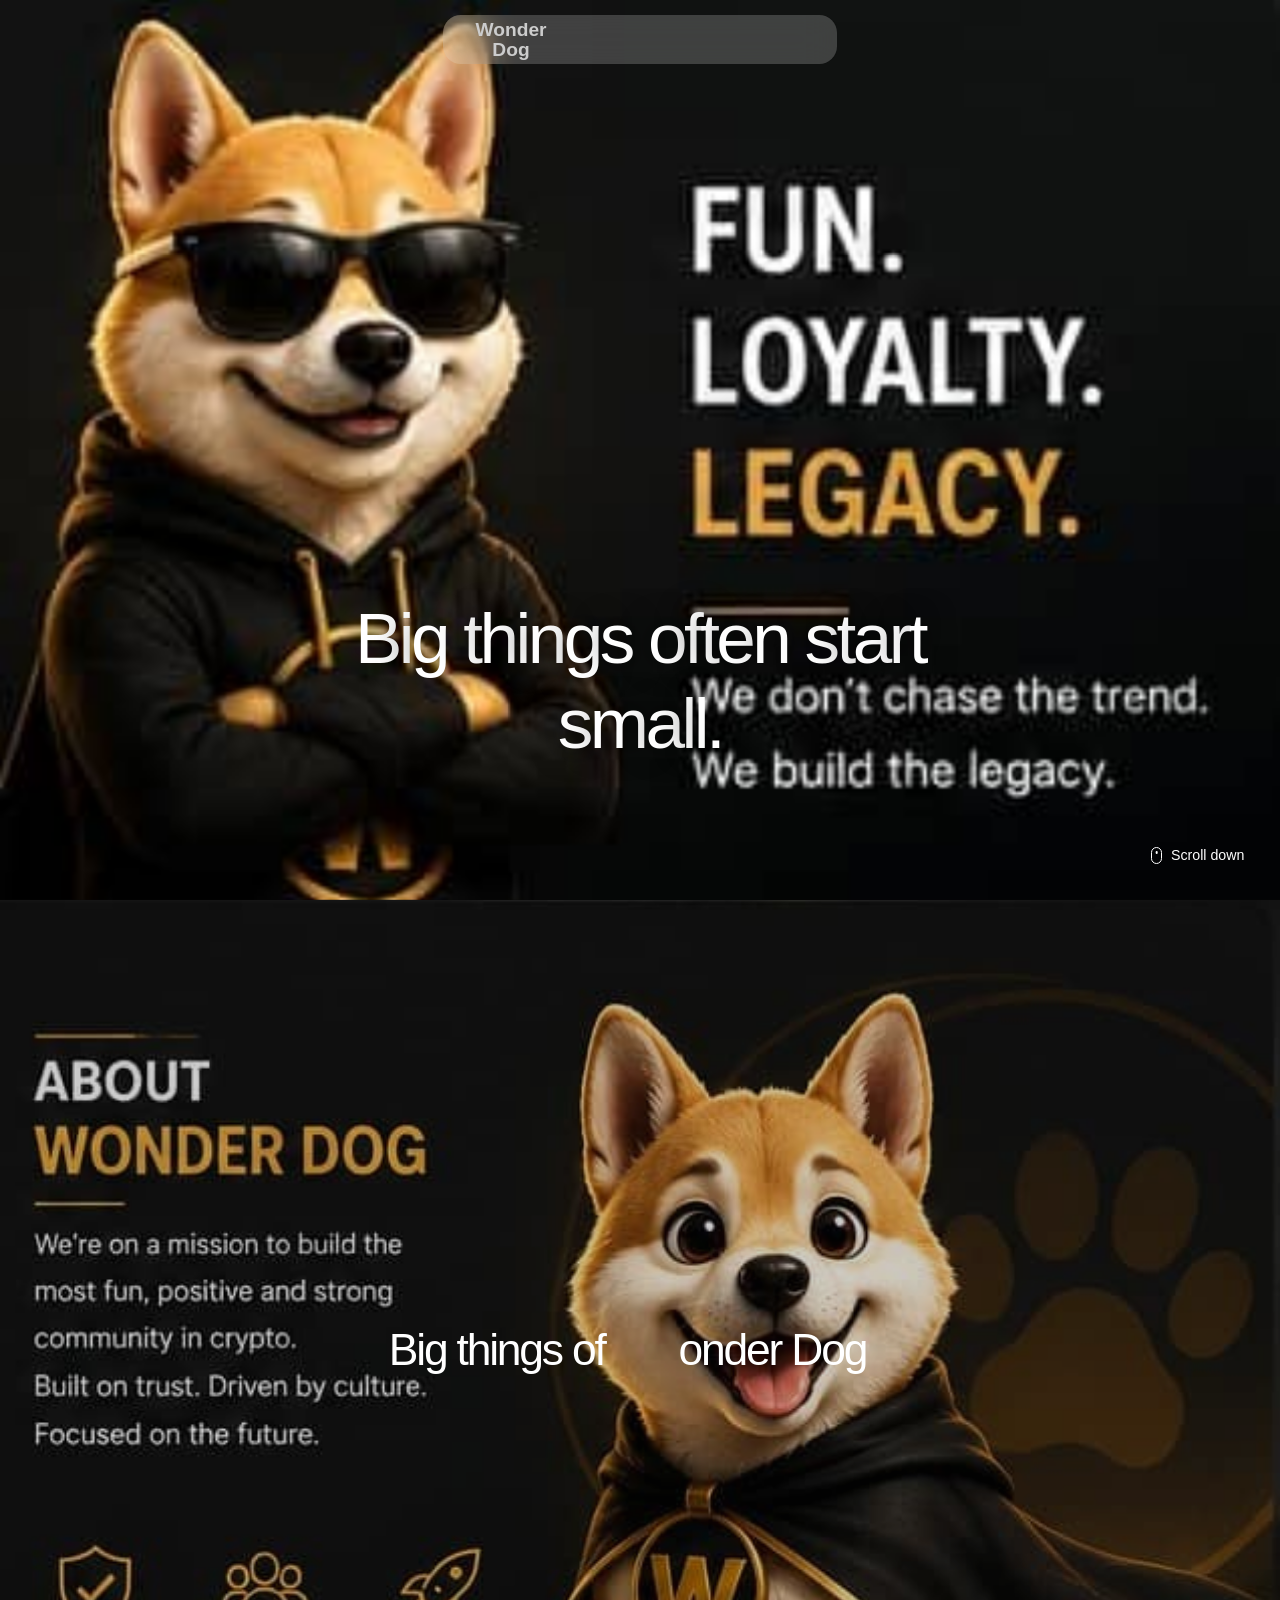
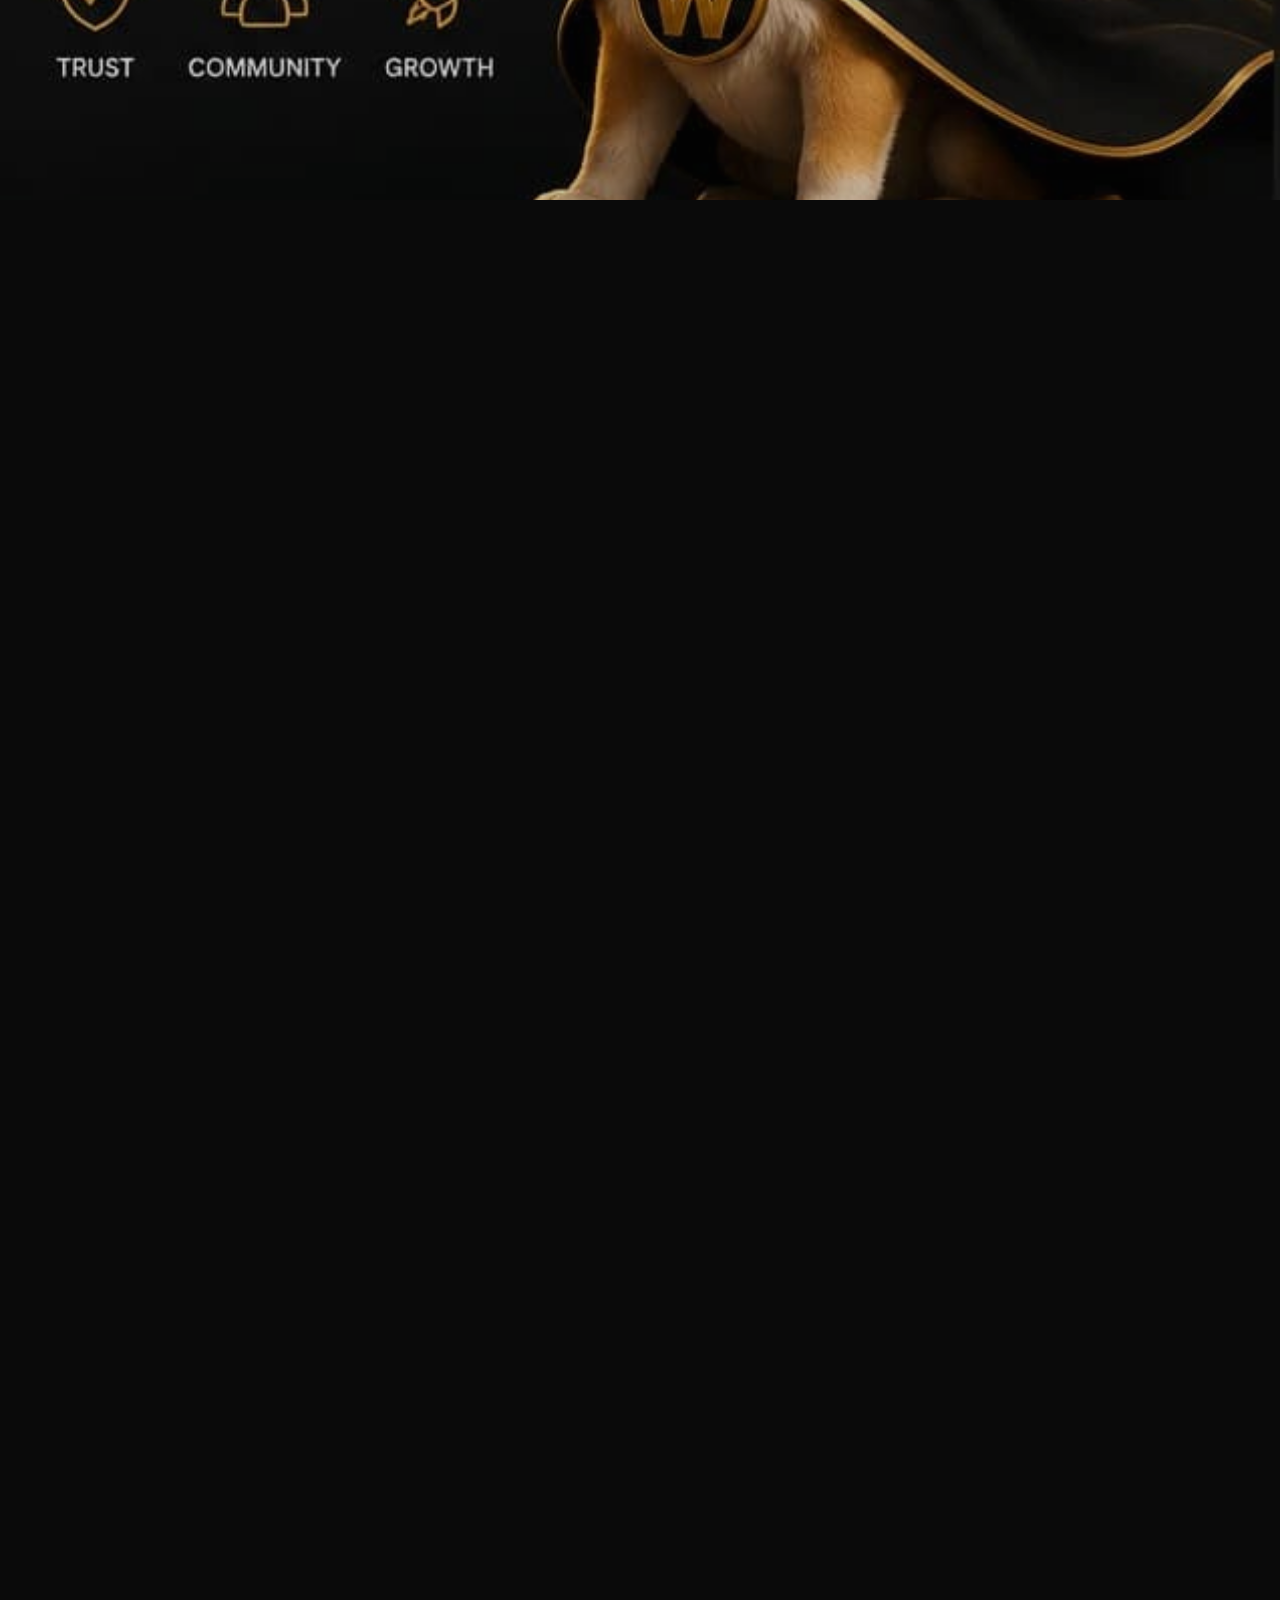
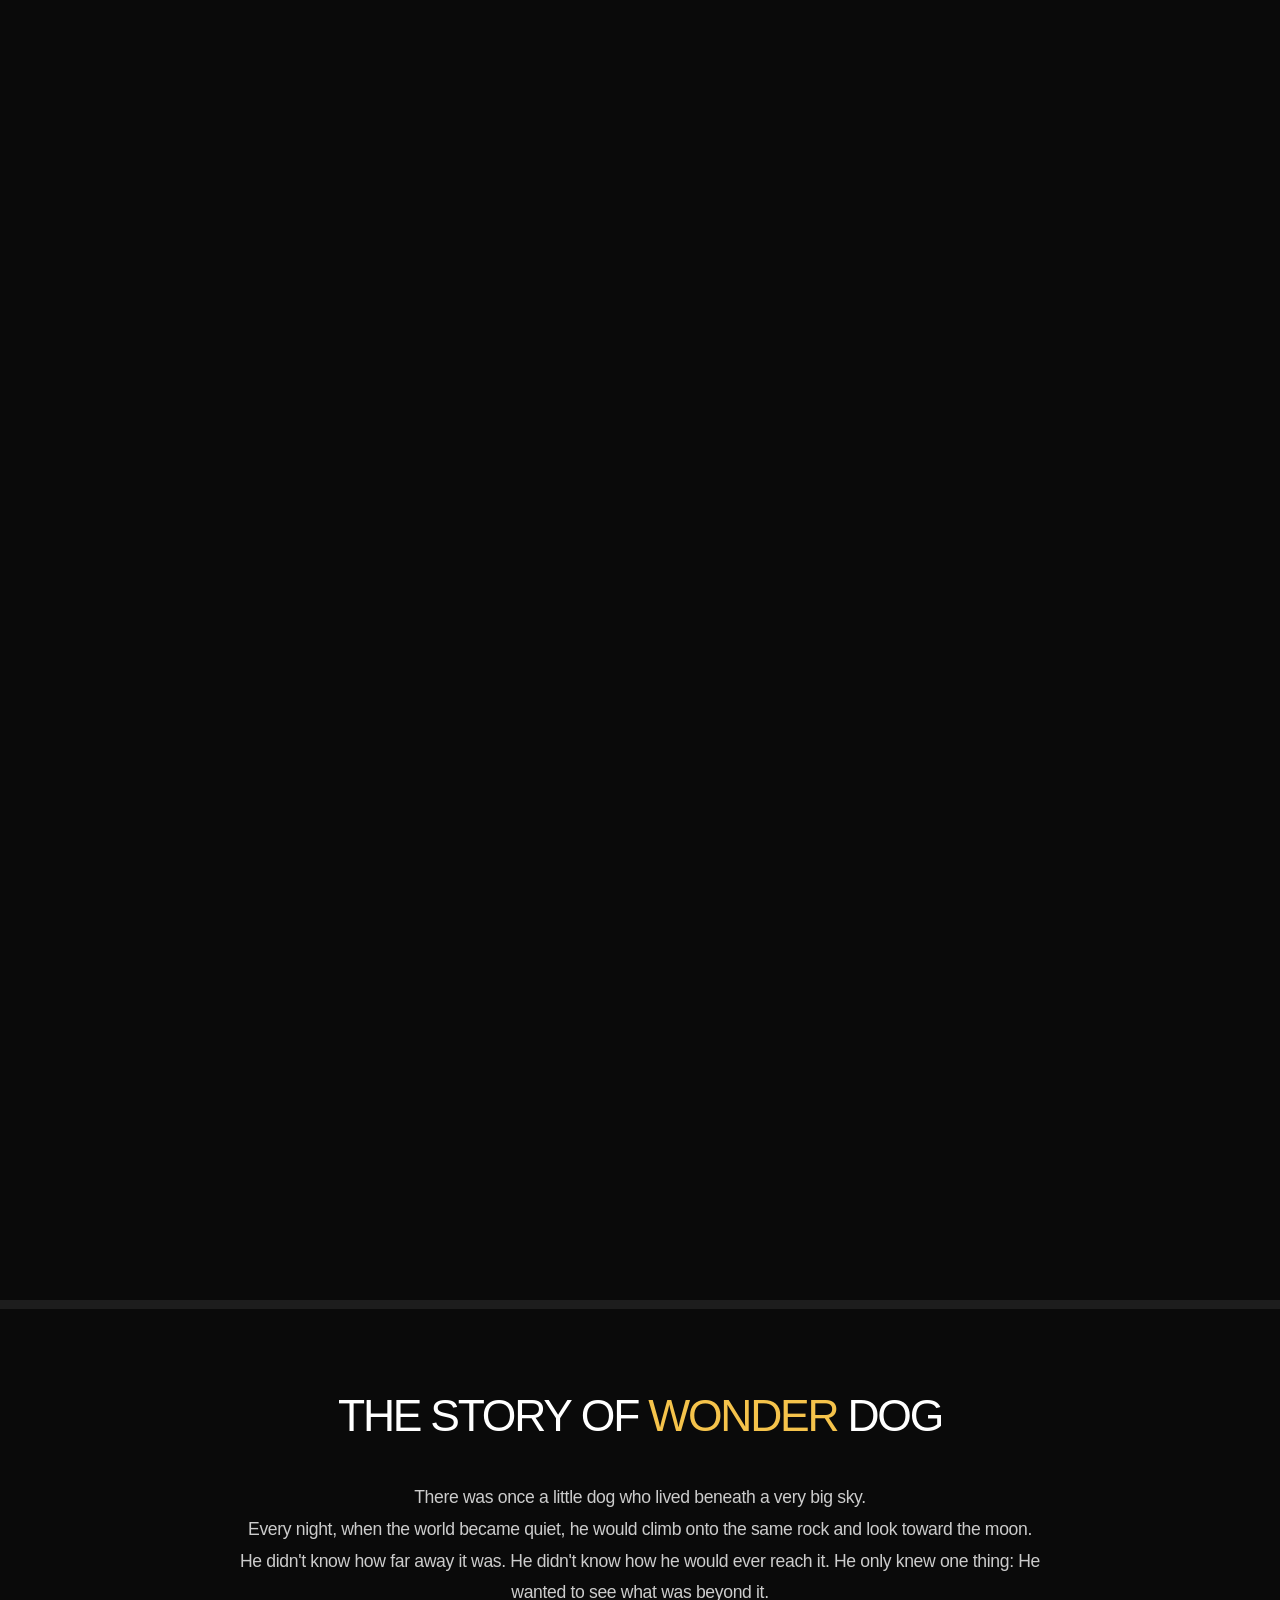
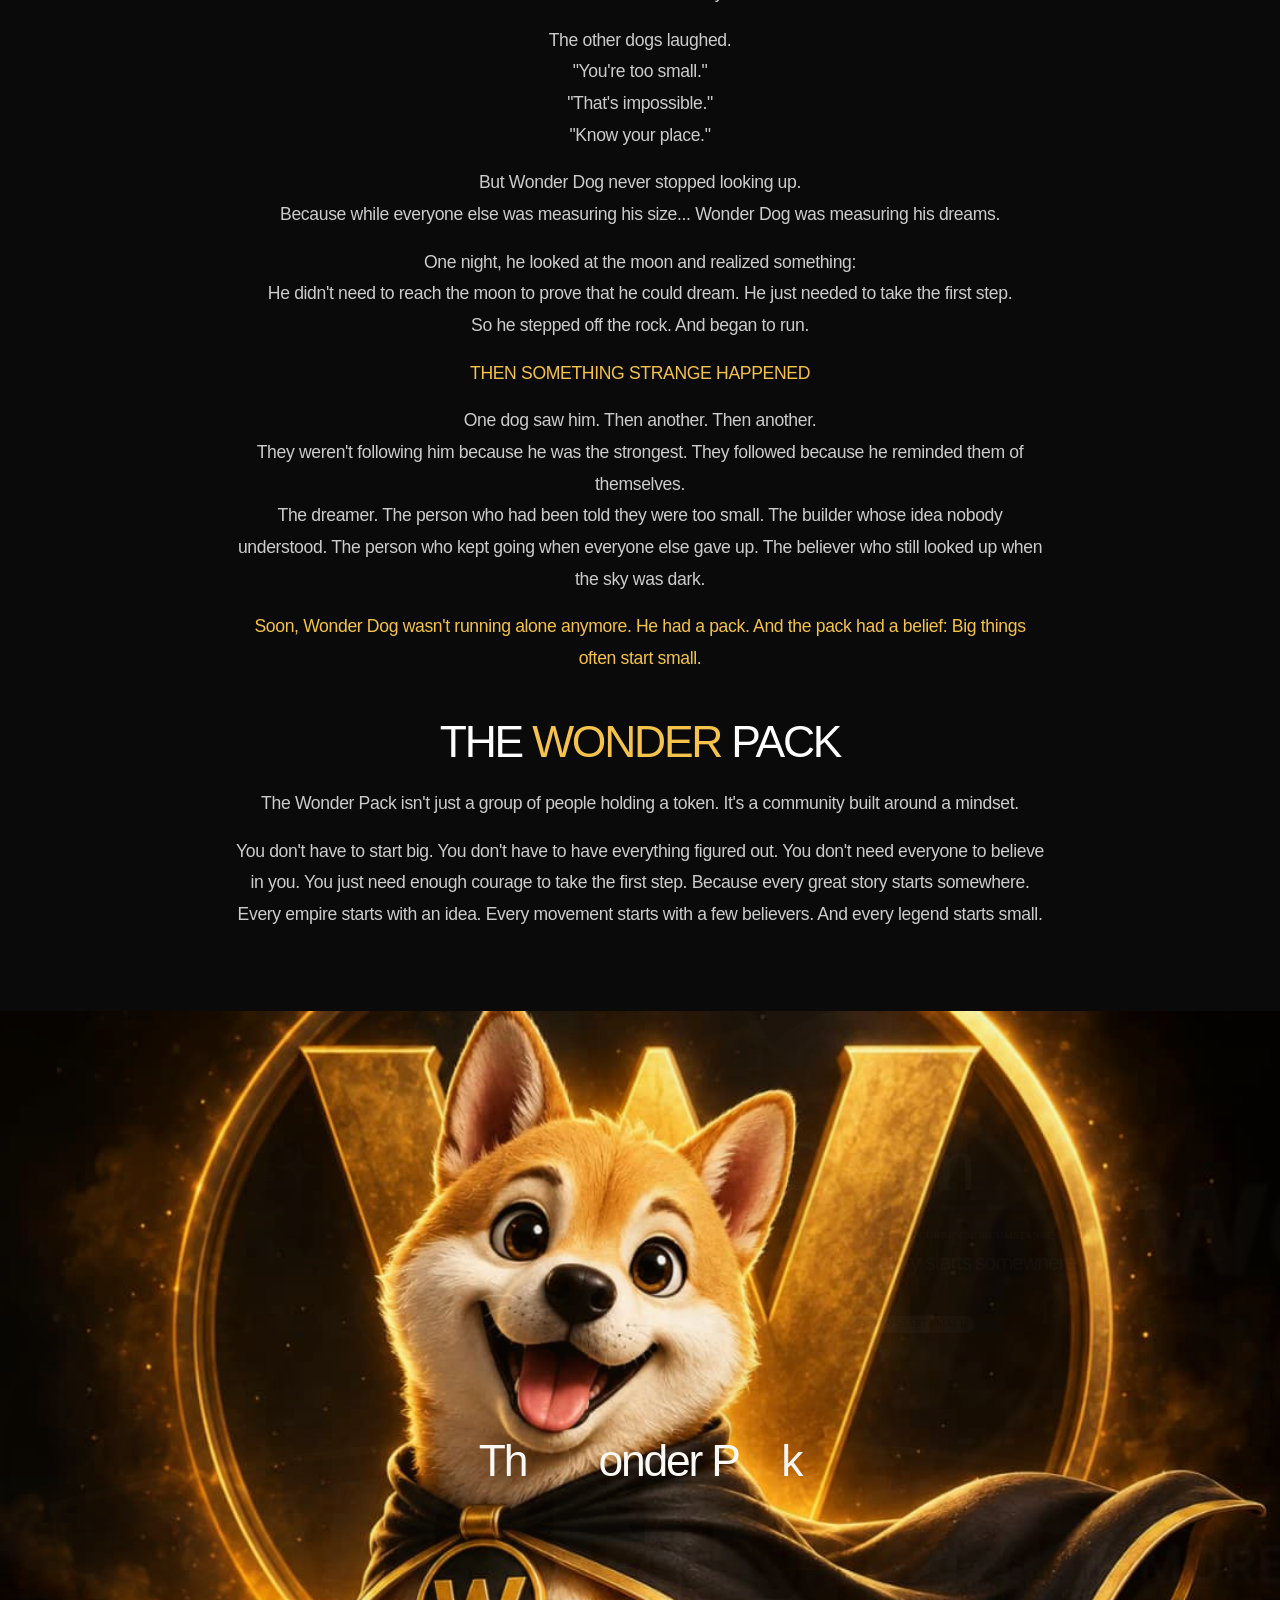
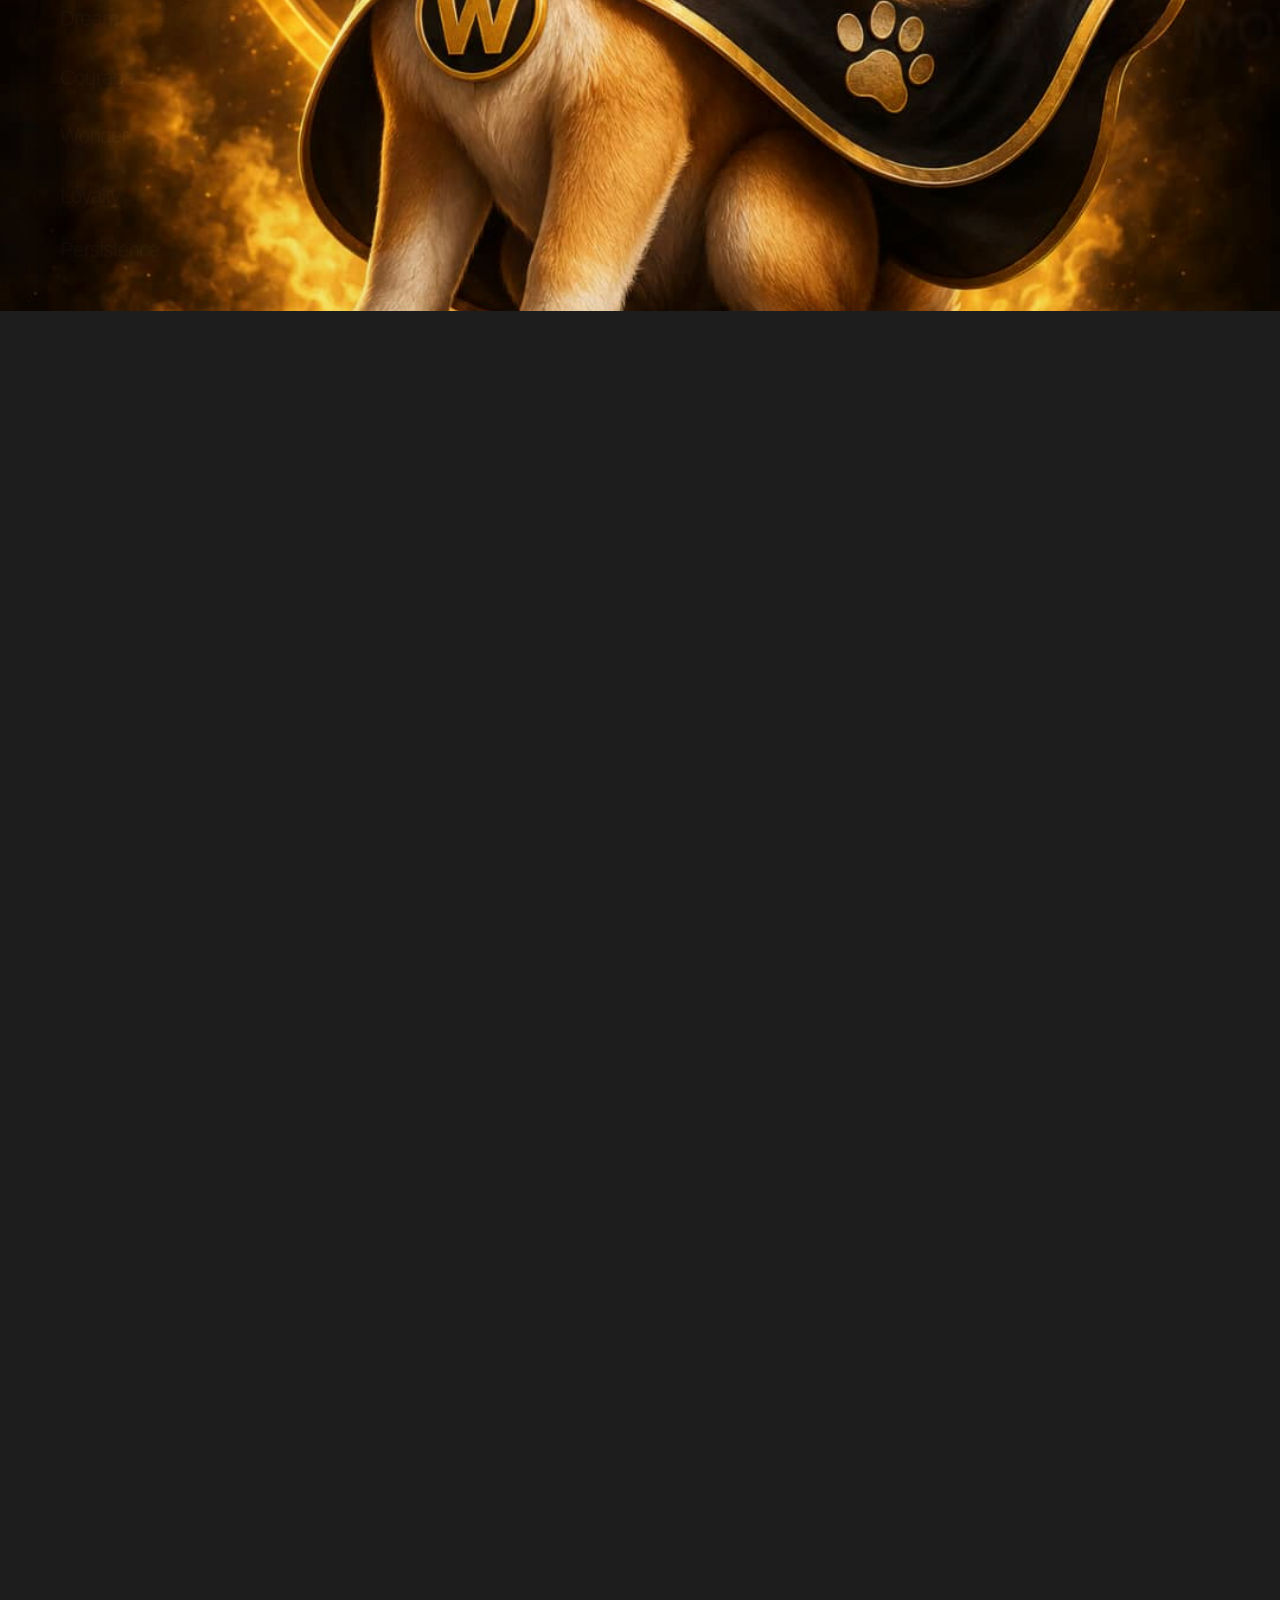
